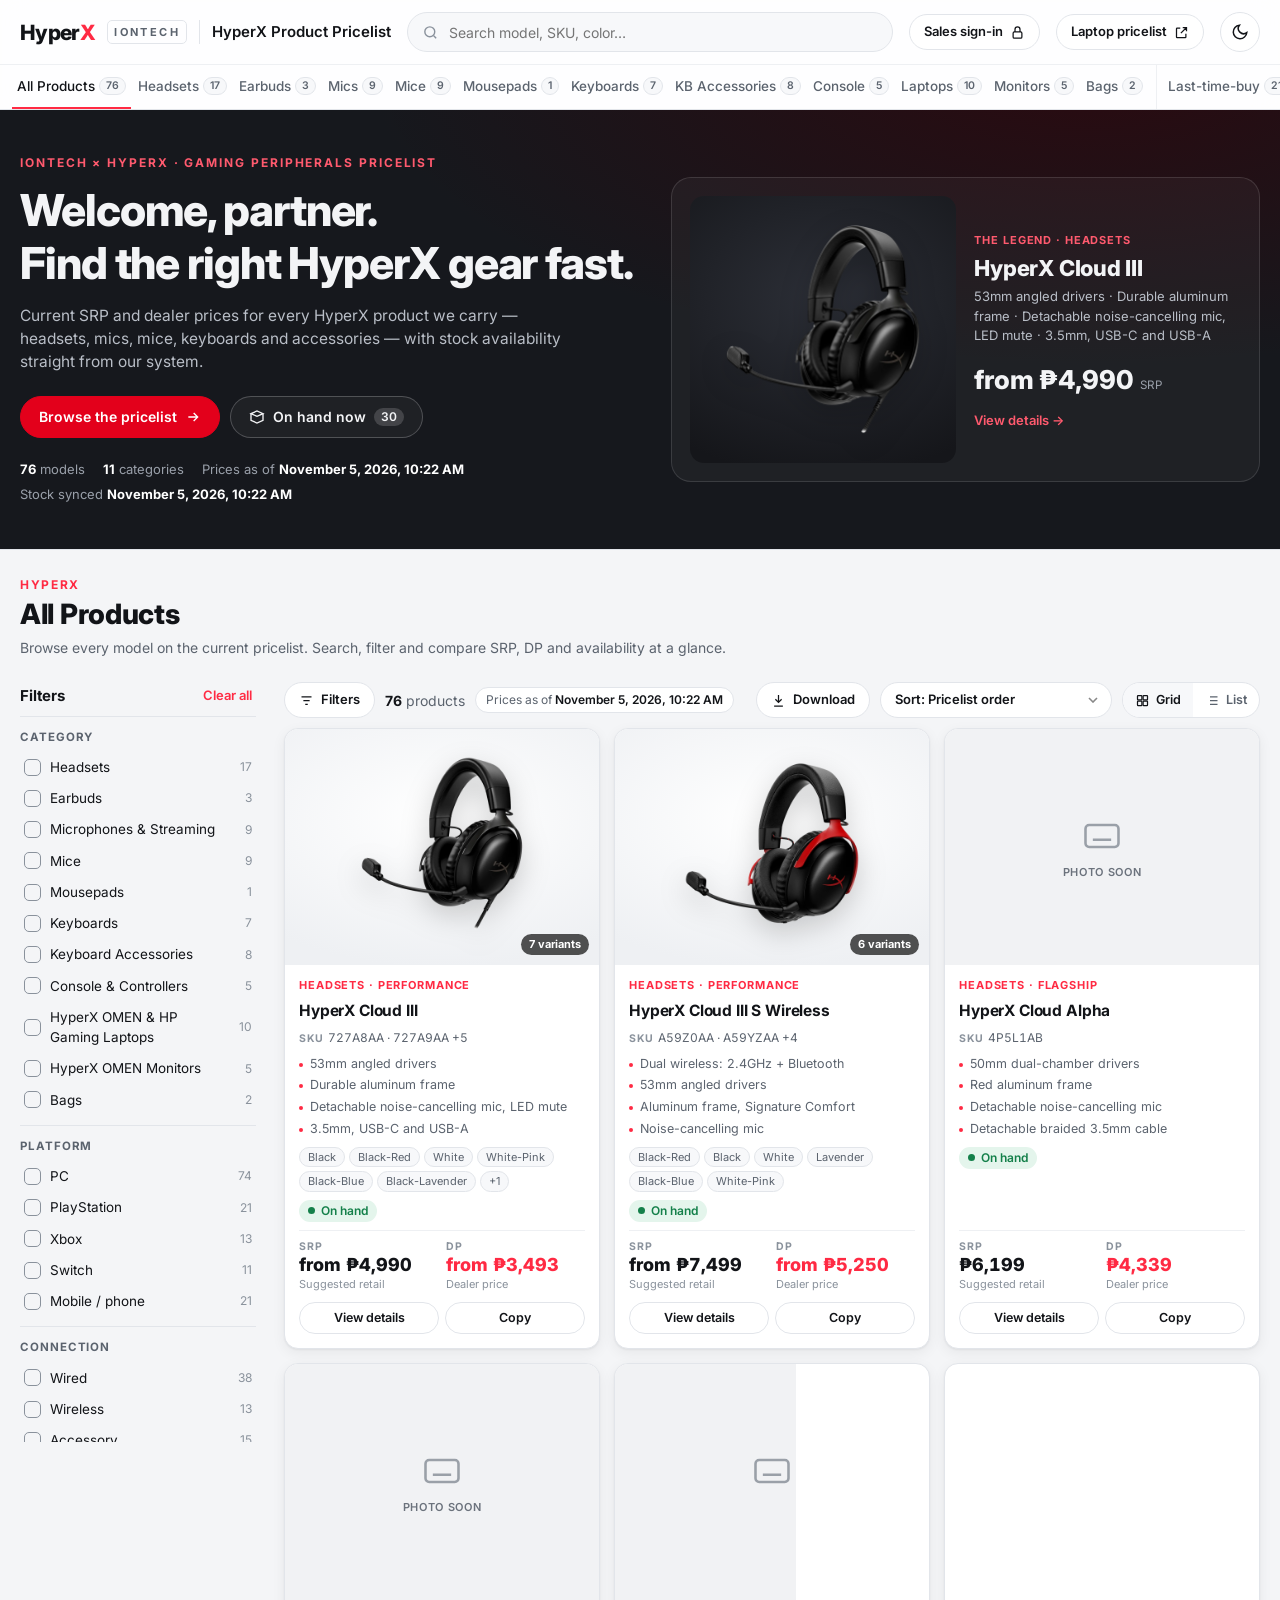
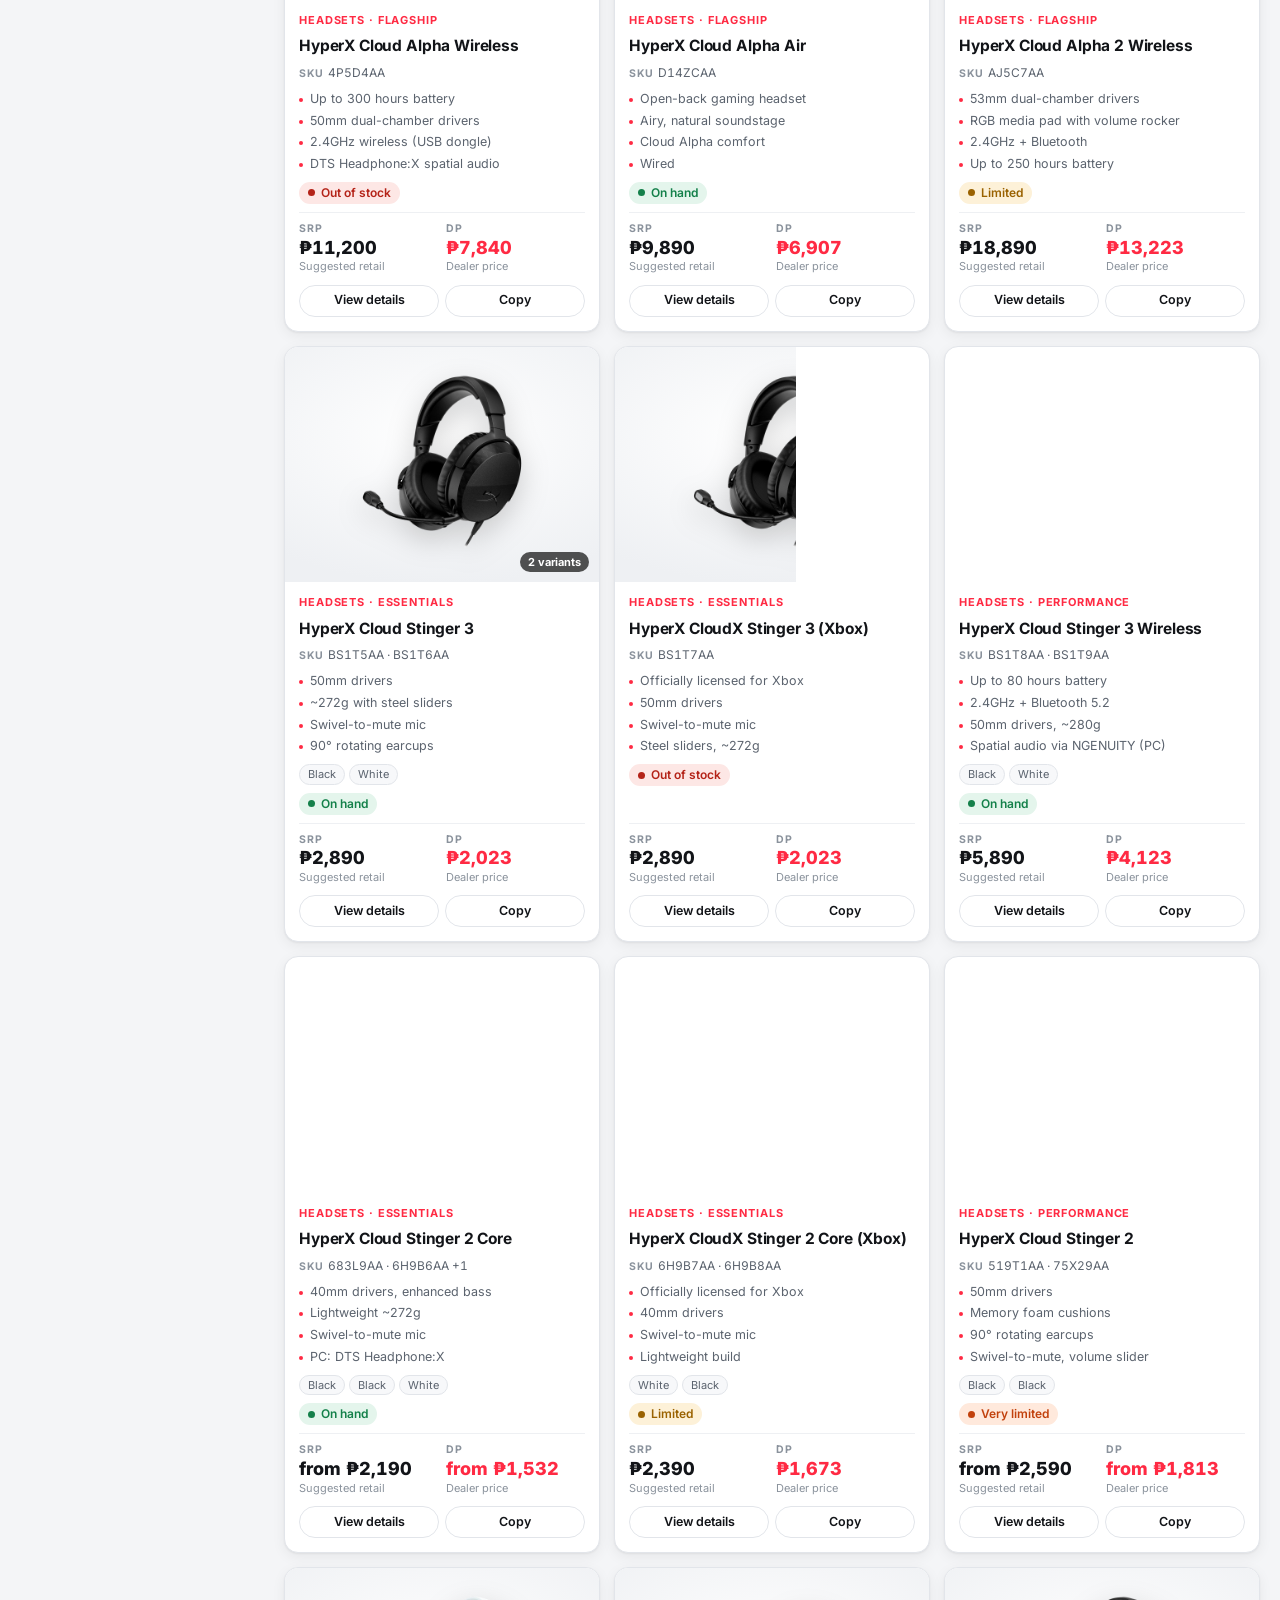
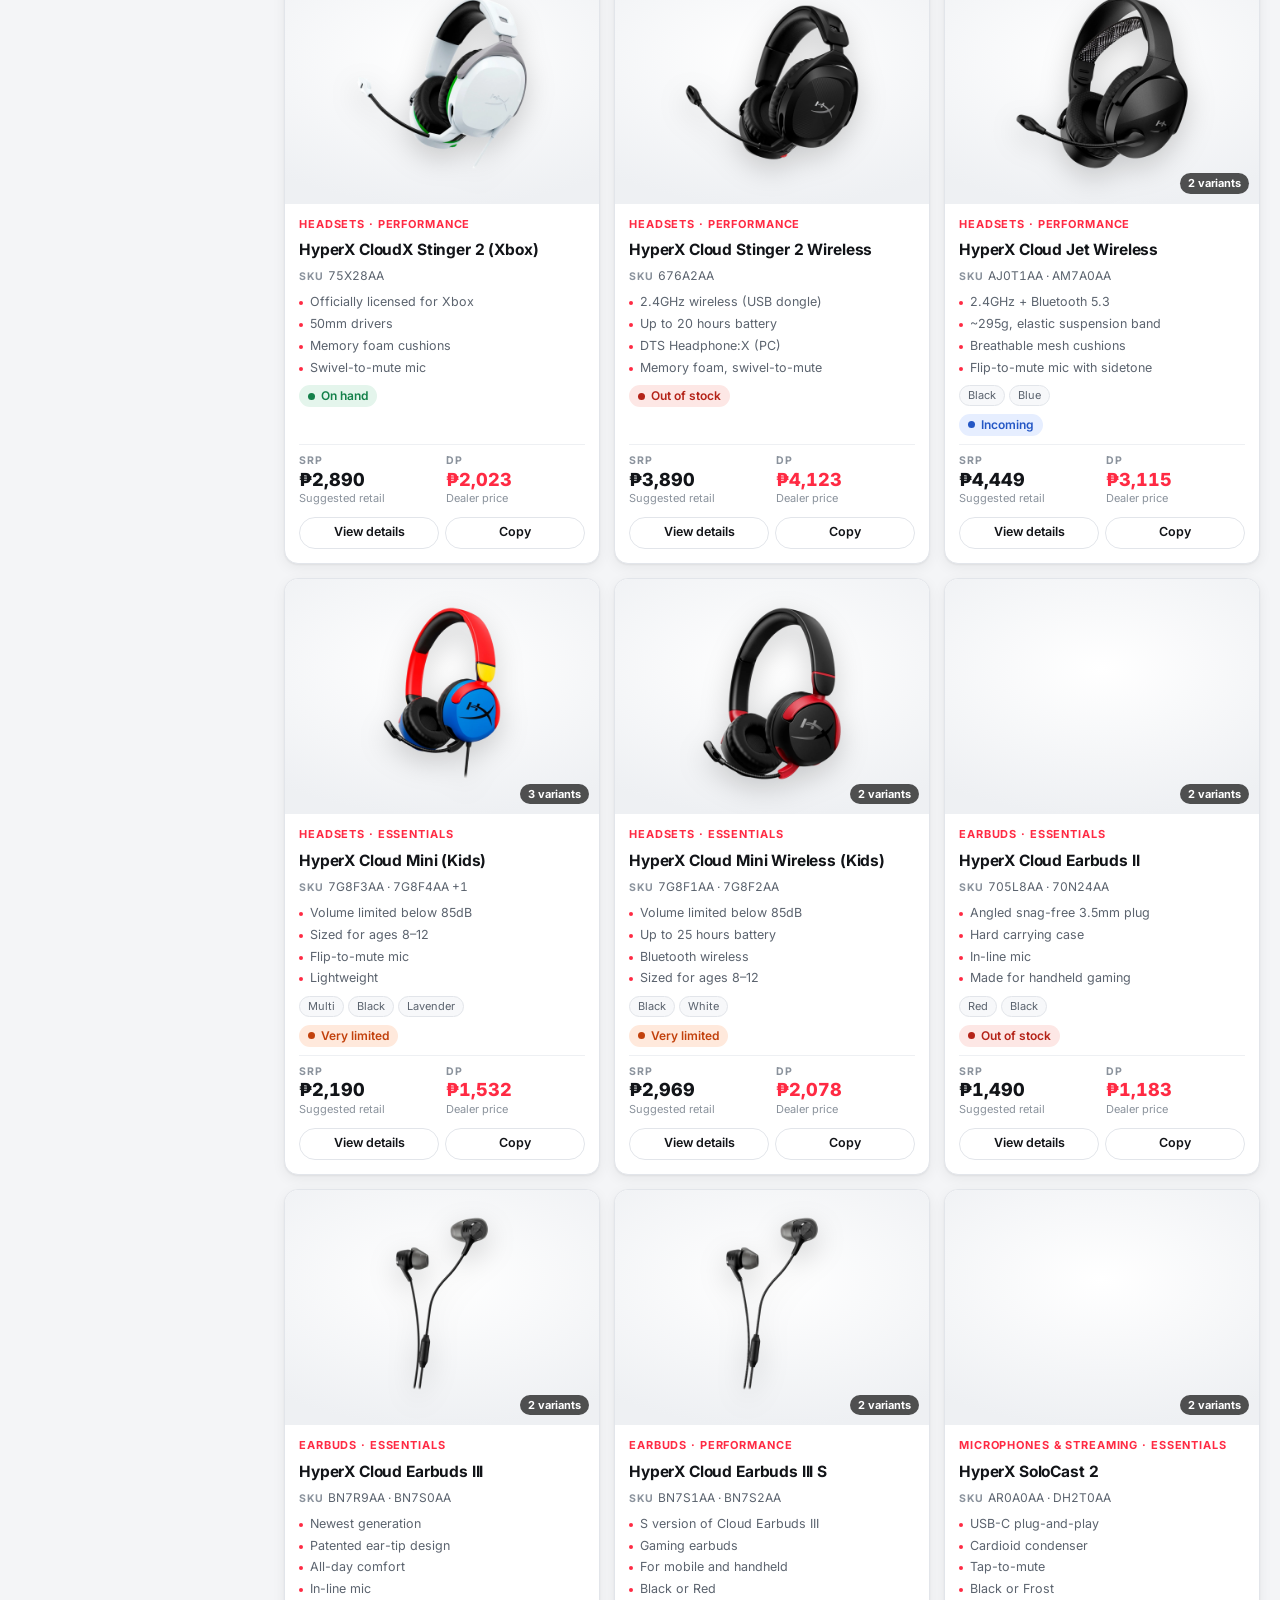
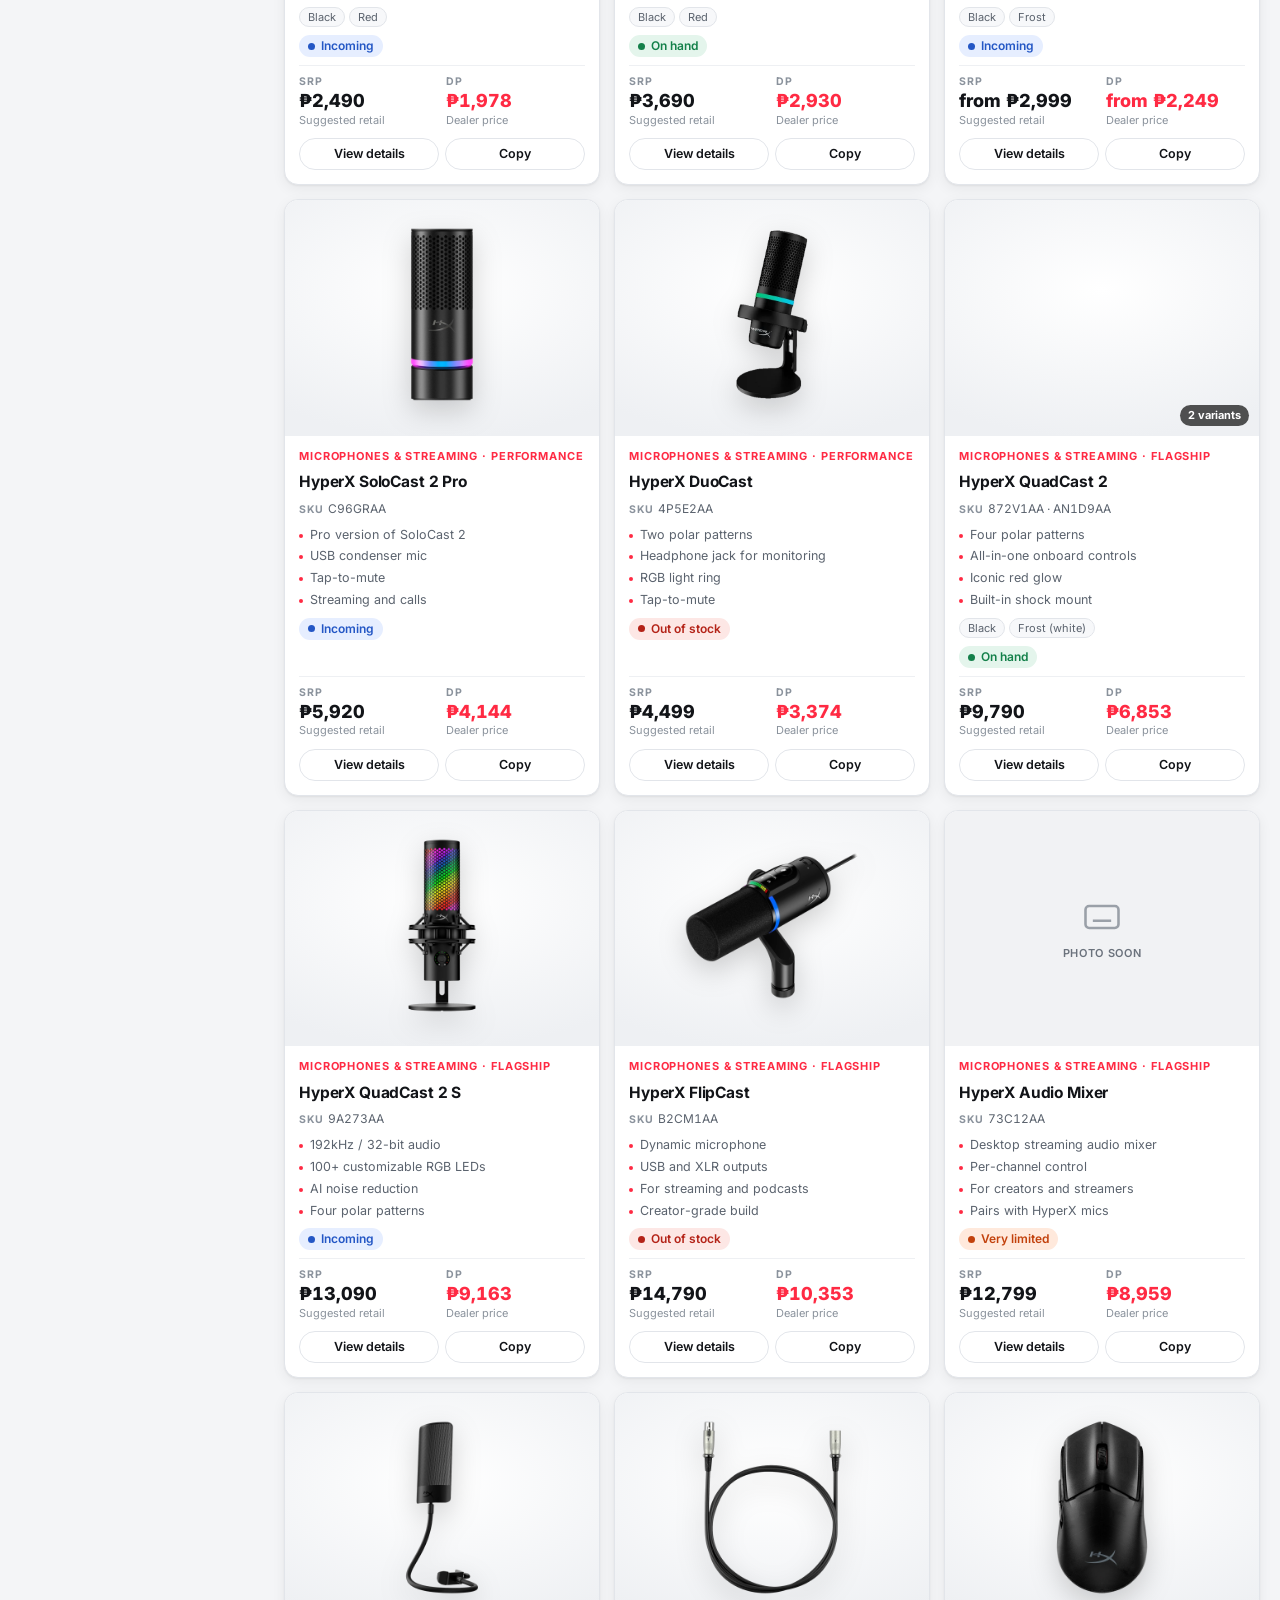
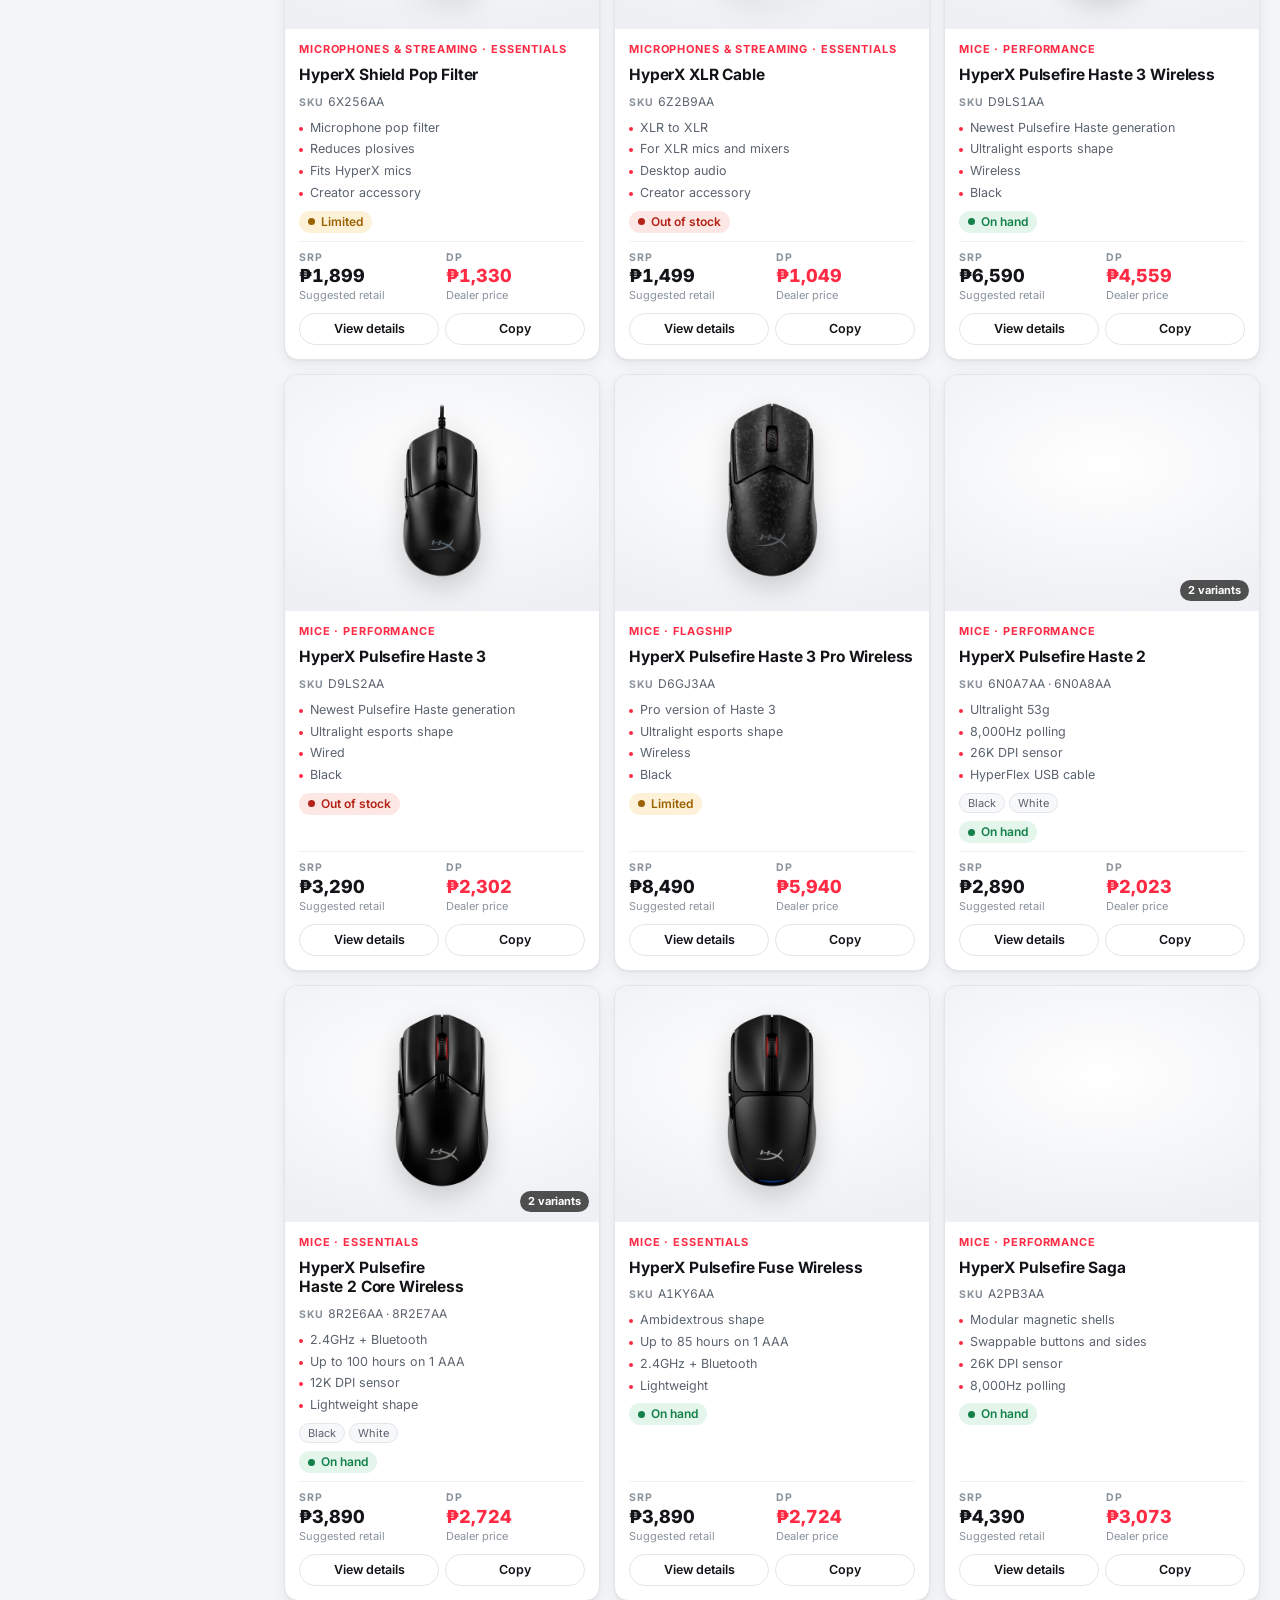
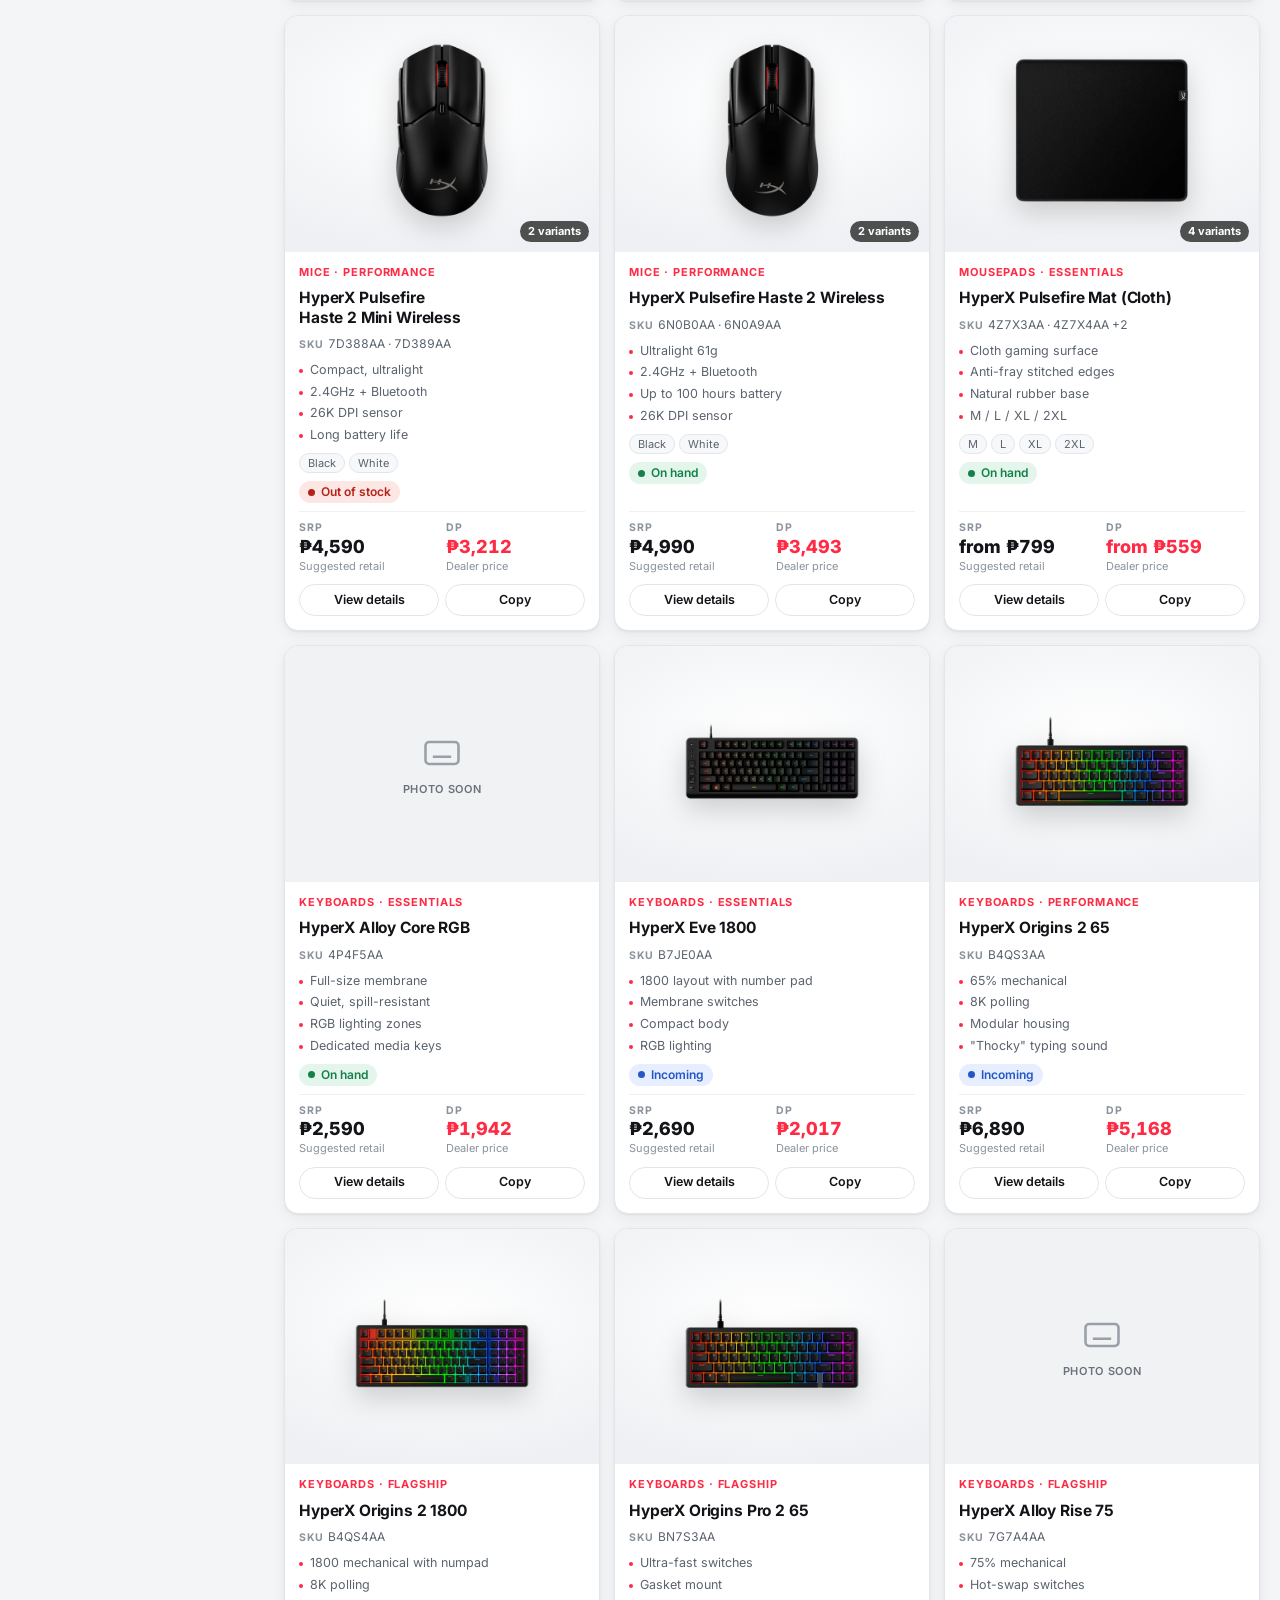
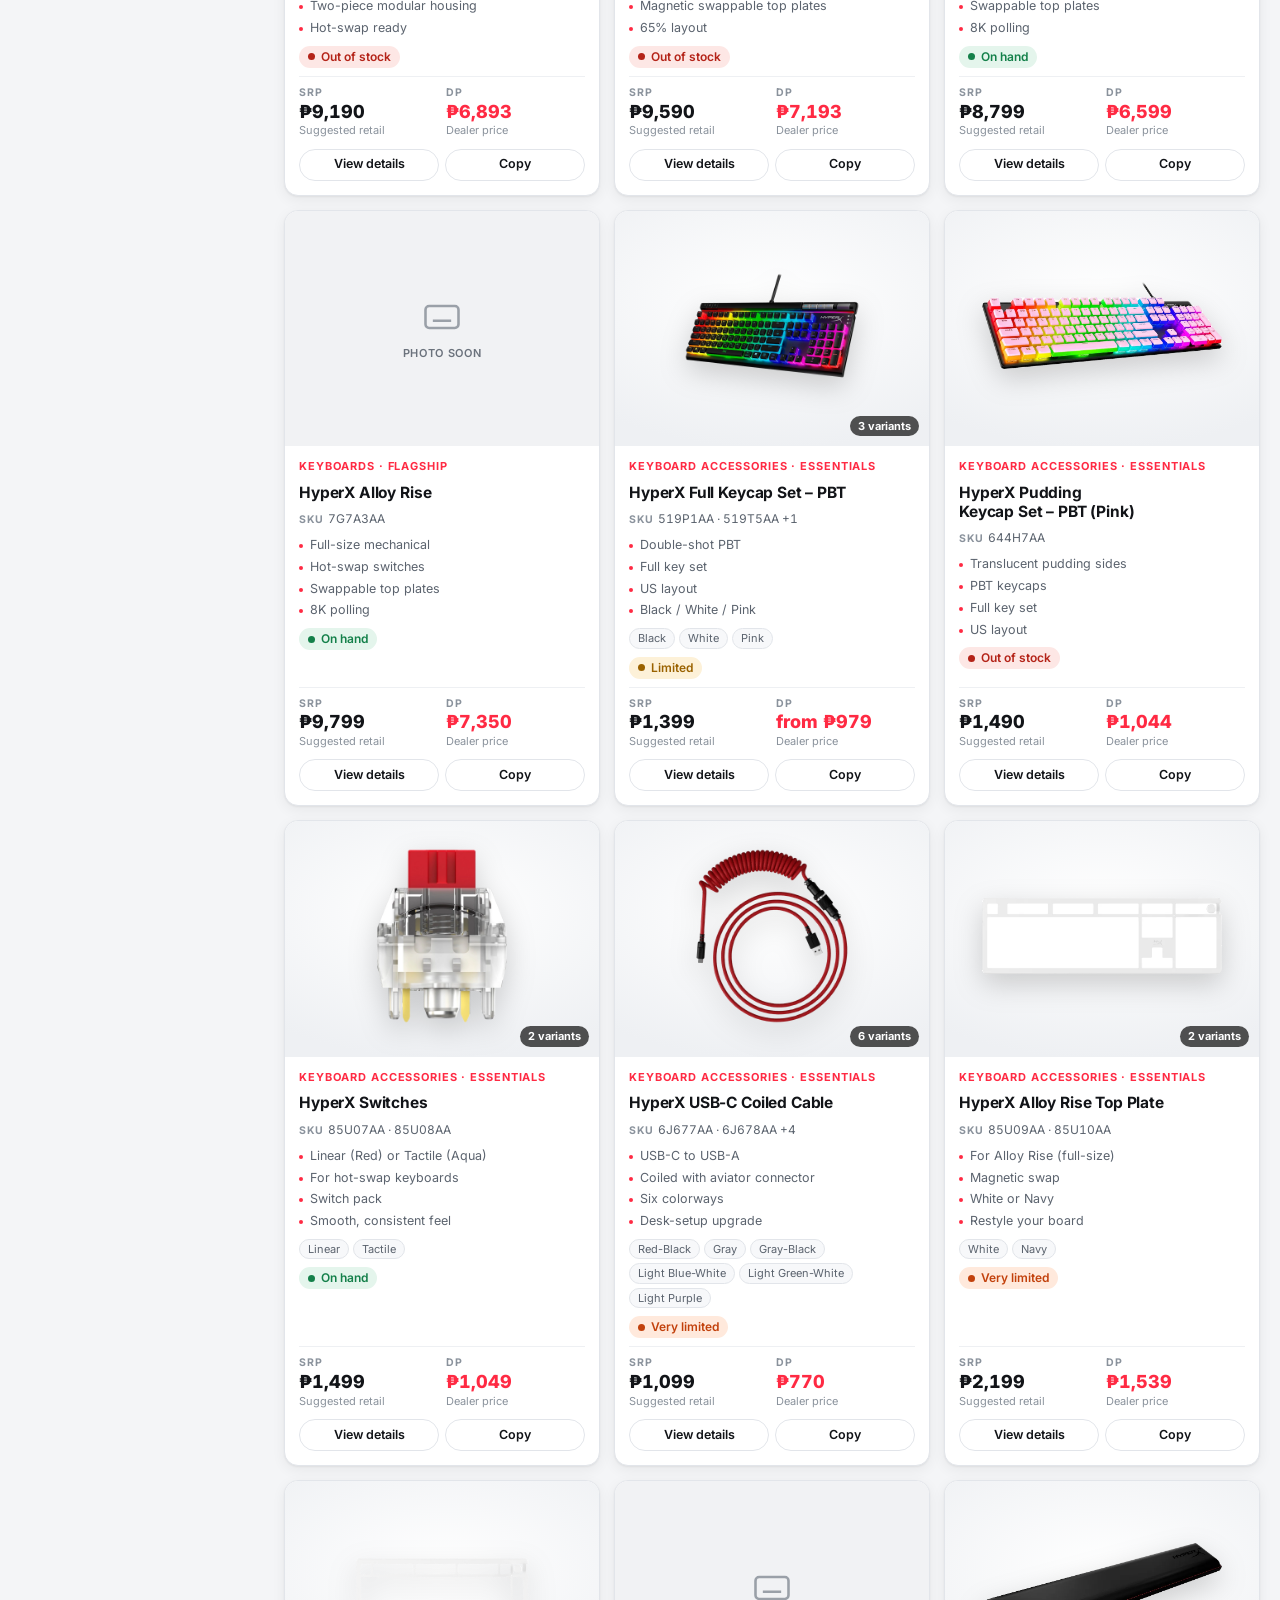
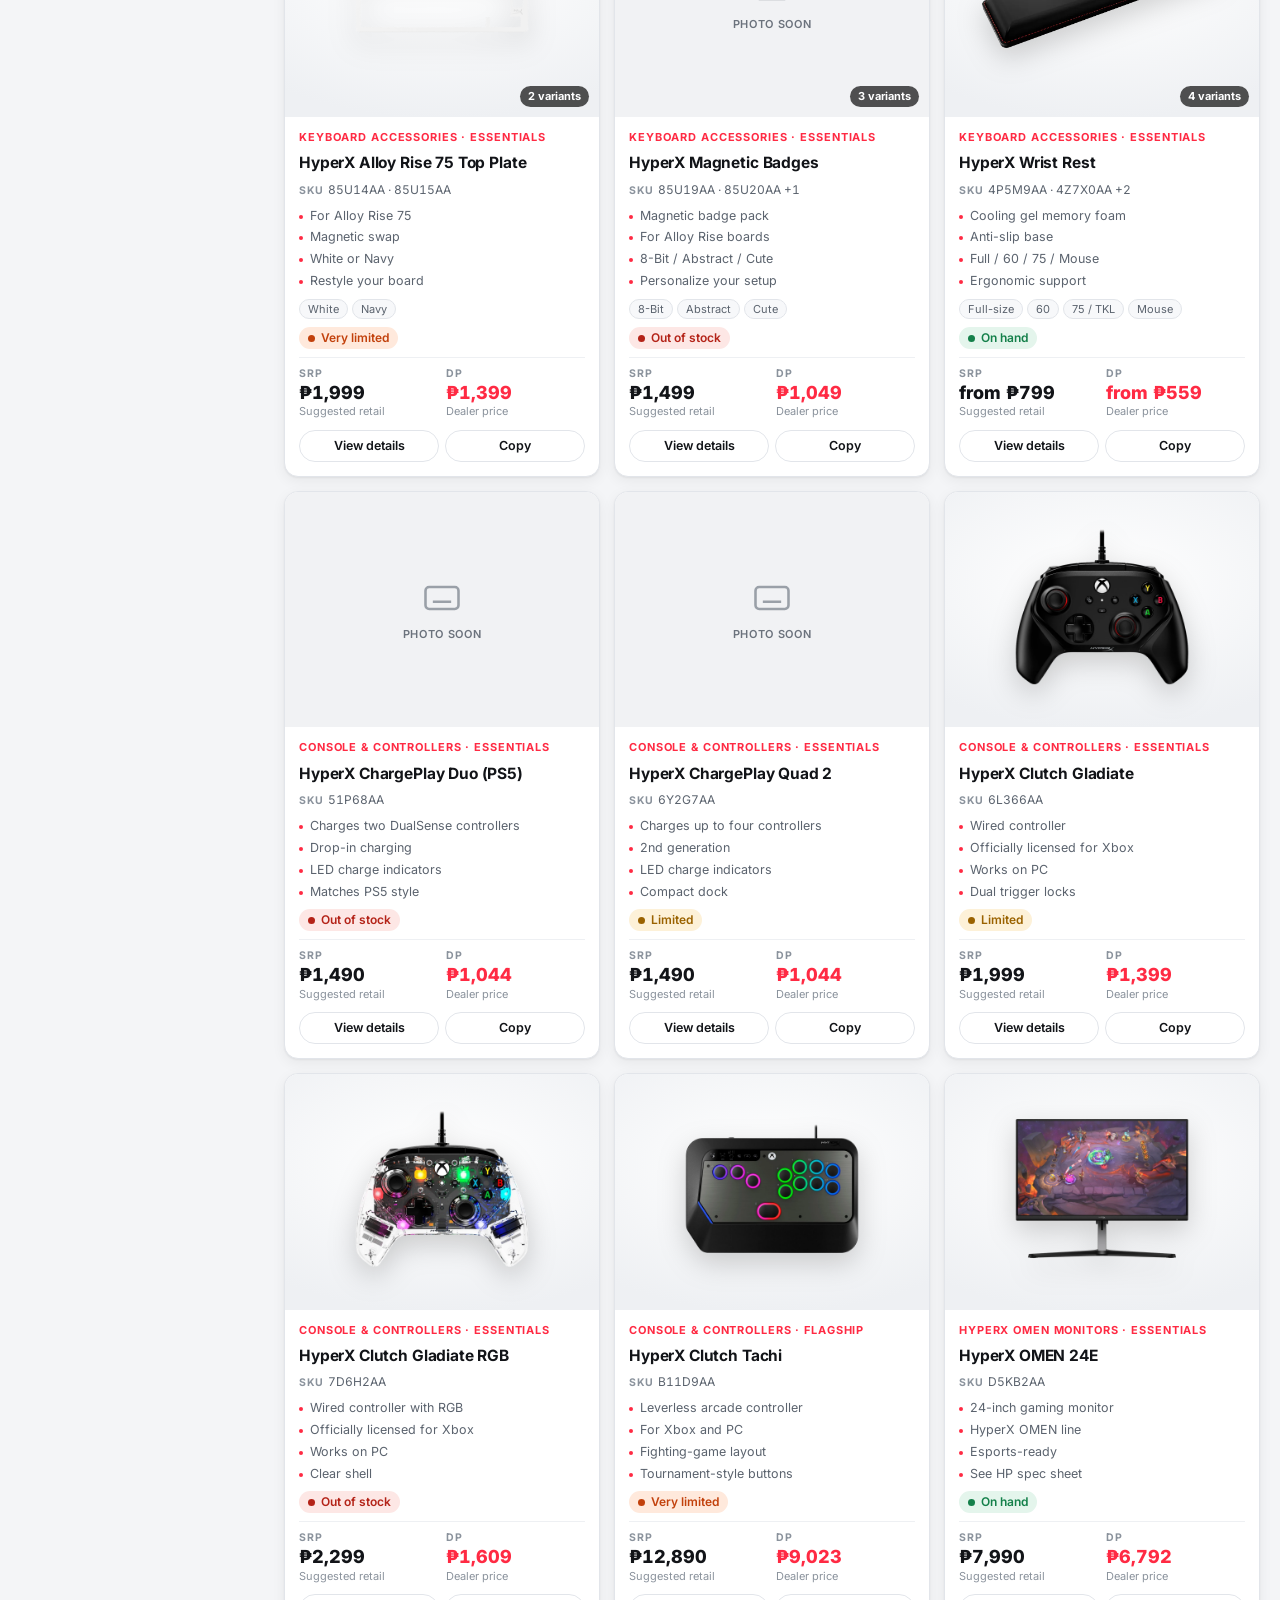
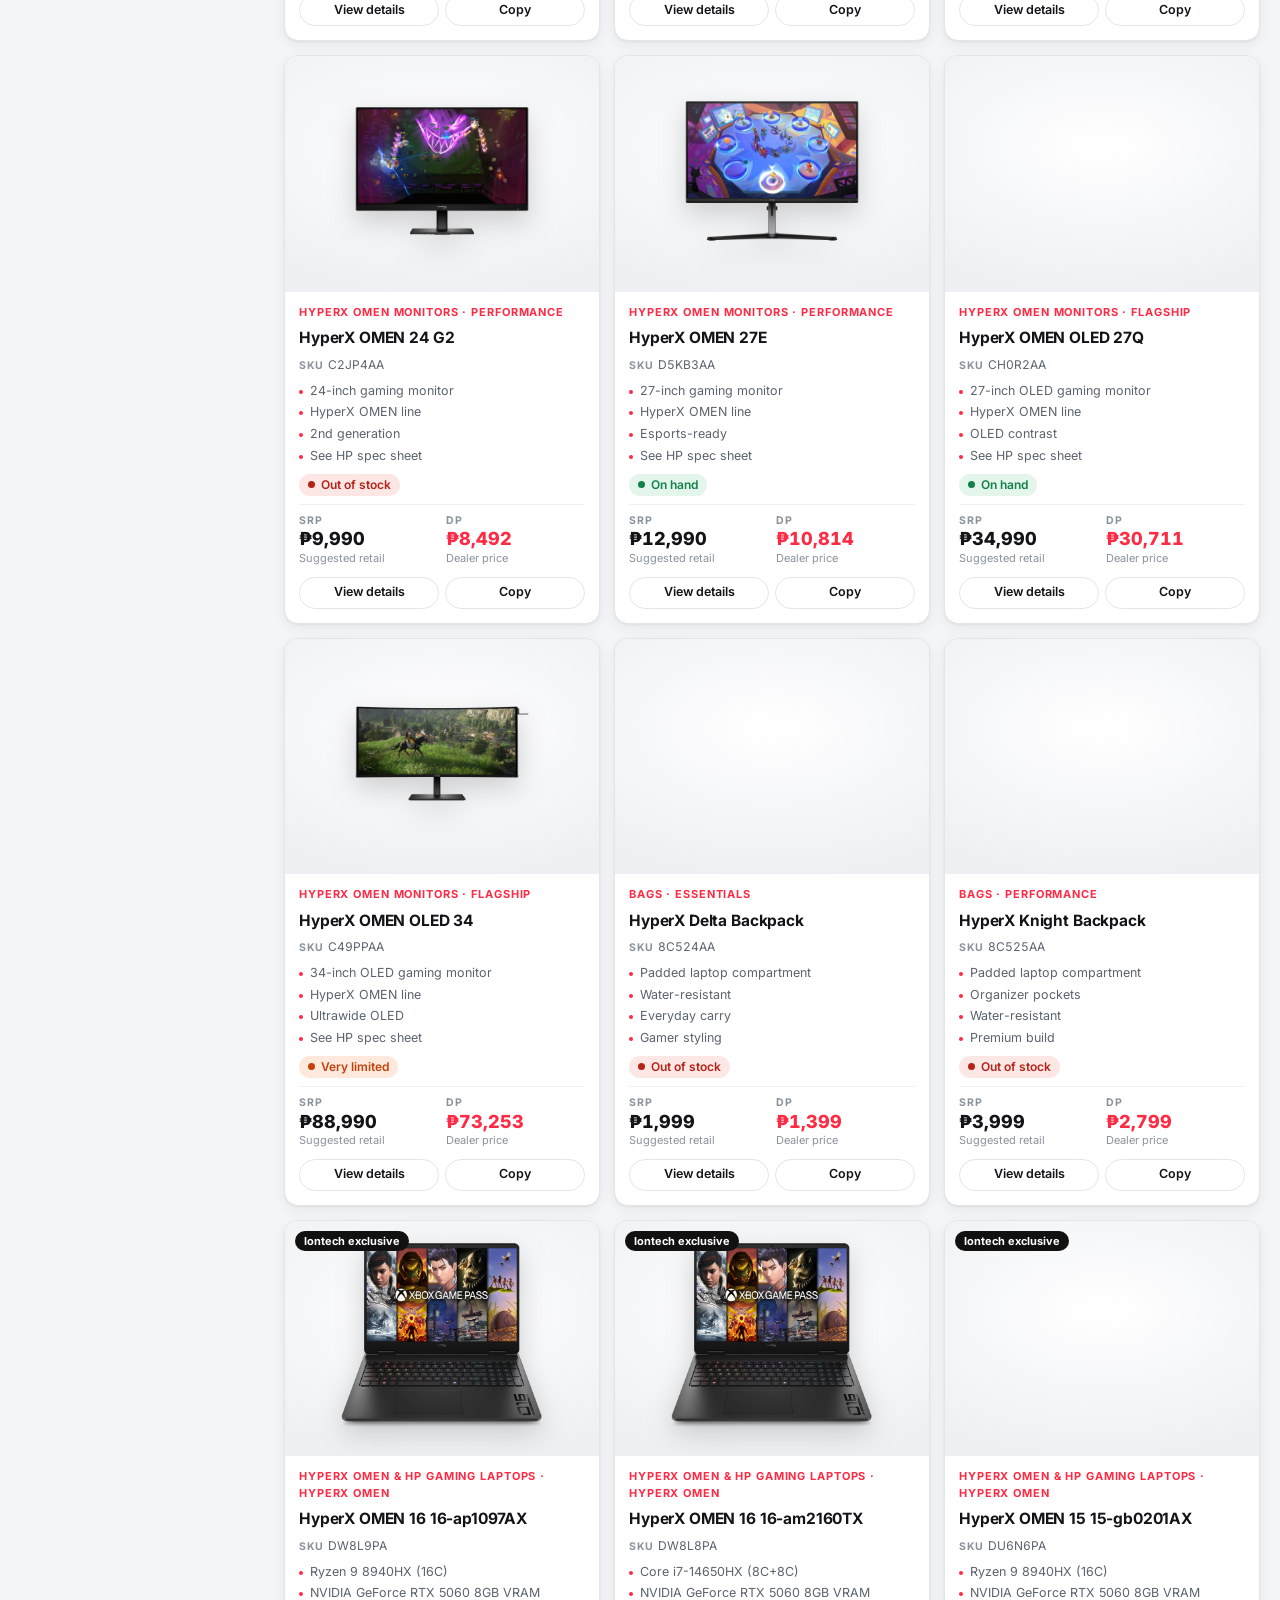
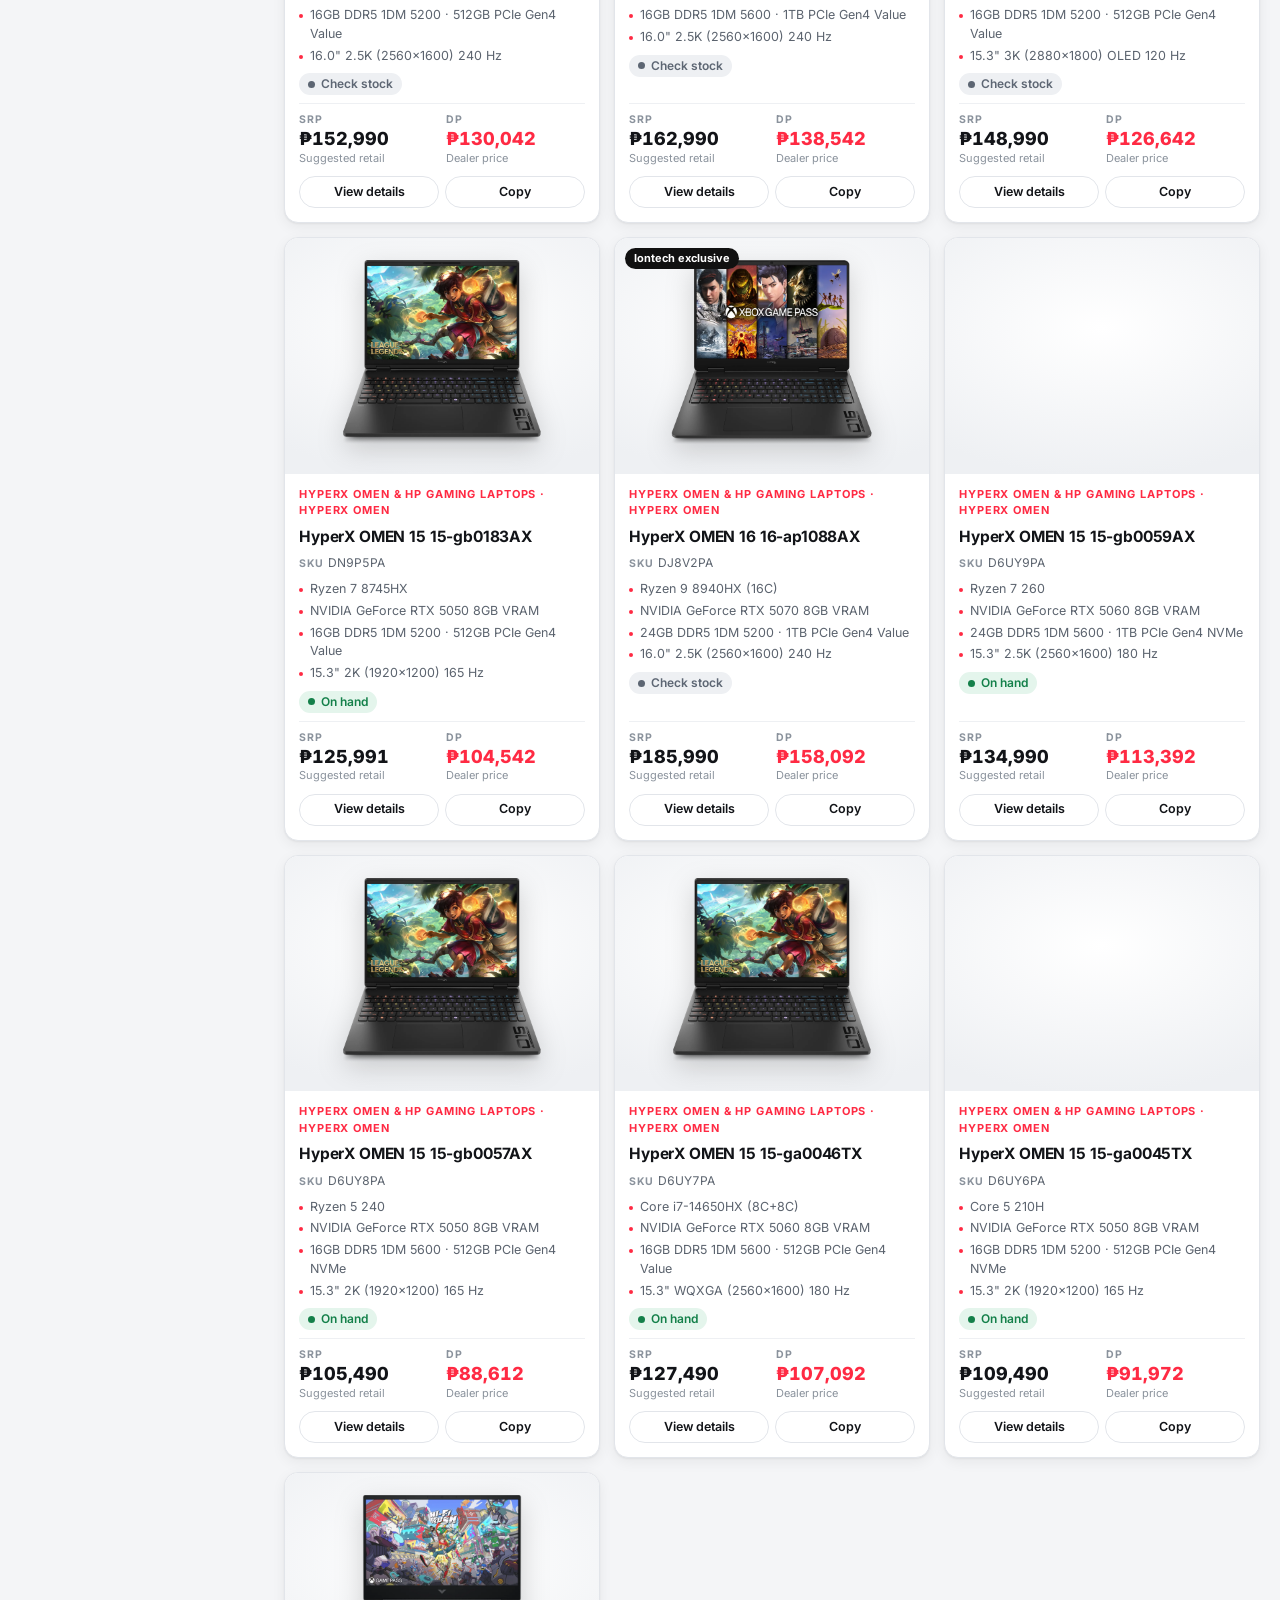
==== index.html @ 7b6fc660 "Quote table cart (email/Viber text/image) logged to Pipes; registration with accounts per partner; e" ====
<!DOCTYPE html>
<html lang="en" data-theme="dark">
<head>
<meta charset="utf-8">
<meta name="viewport" content="width=device-width, initial-scale=1, viewport-fit=cover">
<title>HyperX Product Pricelist · Iontech</title>
<meta name="description" content="HyperX gaming peripherals pricelist for Iontech sales teams and dealers — models, SKUs, SRP, DP and availability.">
<meta name="robots" content="noindex, nofollow">
<meta name="theme-color" content="#0d0e10">
<meta name="color-scheme" content="light dark">
<script>
(function(){var t=null;try{t=localStorage.getItem("hxpl-theme")}catch(e){}
if(t!=="light"&&t!=="dark")t=window.matchMedia&&matchMedia("(prefers-color-scheme: dark)").matches?"dark":"light";
document.documentElement.setAttribute("data-theme",t)})();
</script>
<link rel="preconnect" href="https://fonts.googleapis.com">
<link rel="stylesheet" href="https://fonts.googleapis.com/css2?family=Inter:wght@400;500;600;700;800&display=swap">
<style>
:root{
  --red:#e3001b; --red-2:#ff2a43; --red-soft:rgba(227,0,27,.10); --red-line:rgba(227,0,27,.35);
  --f:"Inter",ui-sans-serif,system-ui,-apple-system,"Segoe UI",Roboto,sans-serif;
  --r:14px; --r-sm:9px; --hdr:64px;
  --ok:#14804a; --ok-bg:#e4f5ec; --lim:#9a6200; --lim-bg:#fdf1d8; --very:#c2410c; --very-bg:#ffe9dc;
  --out:#b42318; --out-bg:#fde7e5; --inc:#2457c5; --inc-bg:#e6eeff; --unk:#5d6673; --unk-bg:#eef0f3;
}
[data-theme="light"]{
  --bg:#f4f5f7; --surface:#fff; --surface-2:#f7f8fa; --ink:#121418; --muted:#5b636e; --faint:#8a929c;
  --line:#e2e5ea; --line-2:#eef0f3; --plate:#f1f2f4; --plate-cut:radial-gradient(120% 90% at 50% 38%,#ffffff 0,#eef0f3 70%); --hdr-bg:rgba(255,255,255,.88); --shadow:0 1px 2px rgba(18,20,24,.05),0 4px 14px rgba(18,20,24,.06);
  --hero-a:#16181d; --hero-b:#2a0a10;
}
[data-theme="dark"]{
  --bg:#0d0e10; --surface:#16181c; --surface-2:#1c1f24; --ink:#eceef1; --muted:#a2a9b3; --faint:#717a85;
  --line:#272b32; --line-2:#1f2329; --plate:#eef0f2; --plate-cut:radial-gradient(120% 90% at 50% 38%,#2a2e36 0,#16181c 72%); --hdr-bg:rgba(13,14,16,.86); --shadow:0 1px 2px rgba(0,0,0,.4);
  --hero-a:#121317; --hero-b:#3a0710;
  --ok:#4fd18c; --ok-bg:rgba(79,209,140,.12); --lim:#f2b84b; --lim-bg:rgba(242,184,75,.13); --very:#ff8a4c; --very-bg:rgba(255,138,76,.13);
  --out:#ff6b6b; --out-bg:rgba(255,107,107,.12); --inc:#7aa7ff; --inc-bg:rgba(122,167,255,.13); --unk:#9aa3ad; --unk-bg:rgba(154,163,173,.12);
  --red-soft:rgba(255,42,67,.12);
}
*{box-sizing:border-box}
[hidden]{display:none!important}
html{scroll-padding-top:calc(var(--hdr) + 60px)}
body{margin:0;background:var(--bg);color:var(--ink);font-family:var(--f);font-size:14px;line-height:1.5;-webkit-font-smoothing:antialiased;padding-bottom:env(safe-area-inset-bottom,0)}
h1,h2,h3{margin:0;line-height:1.2;letter-spacing:-.01em;text-wrap:balance}
p{margin:0}
a{color:inherit}
button,input,select{font:inherit;color:inherit}
img{max-width:100%;display:block}
:focus-visible{outline:2px solid var(--red-2);outline-offset:2px}
.container{max-width:1360px;margin:0 auto;padding:0 20px}
.visually-hidden{position:absolute!important;width:1px;height:1px;overflow:hidden;clip:rect(0 0 0 0);white-space:nowrap}
.skip-link{position:absolute;left:-999px;top:8px;background:var(--red);color:#fff;padding:8px 12px;border-radius:8px;z-index:100}
.skip-link:focus{left:8px}
.num{font-variant-numeric:tabular-nums}

/* header */
.site-header{position:sticky;top:0;z-index:40;background:var(--hdr-bg);backdrop-filter:saturate(1.4) blur(12px);-webkit-backdrop-filter:saturate(1.4) blur(12px);border-bottom:1px solid var(--line);padding-top:env(safe-area-inset-top,0)}
.header-inner{max-width:1360px;margin:0 auto;padding:0 20px;height:var(--hdr);display:flex;align-items:center;gap:16px}
.brand{display:flex;align-items:center;gap:12px;text-decoration:none;flex:none}
.wm-hx{font-weight:800;font-size:21px;letter-spacing:-.03em;color:var(--ink);line-height:1}
.wm-hx b{color:var(--red-2);font-weight:800}
.wm-ion{font-weight:700;font-size:11px;letter-spacing:.22em;color:var(--muted);border:1px solid var(--line);border-radius:5px;padding:3px 6px 2px}
.brand-divider{width:1px;height:24px;background:var(--line)}
.brand-title{font-weight:600;font-size:15px;white-space:nowrap}
.search{flex:1;max-width:560px;display:flex;align-items:center;gap:8px;background:var(--surface-2);border:1px solid var(--line);border-radius:999px;padding:0 14px;height:40px;margin-left:auto}
.search svg{width:17px;height:17px;stroke:var(--faint);fill:none;stroke-width:2;flex:none}
.search input{flex:1;min-width:0;border:0;background:transparent;outline:none;height:100%}
.search input::-webkit-search-cancel-button{display:none}
.search-clear{border:0;background:none;cursor:pointer;color:var(--faint);padding:4px;display:grid}
.icon-btn{width:40px;height:40px;display:inline-grid;place-items:center;border-radius:999px;border:1px solid var(--line);background:var(--surface);cursor:pointer;flex:none}
.icon-btn svg{width:18px;height:18px;stroke:currentColor;fill:none;stroke-width:2}
[data-theme="dark"] .i-moon,[data-theme="light"] .i-sun{display:none}
.menu-toggle{display:none}
.hdr-link{height:40px;flex:none}
@media (max-width:900px){.hdr-link{display:none!important}}
.primary-nav{border-top:1px solid var(--line-2)}
.nav-inner{max-width:1360px;margin:0 auto;padding:0 12px;display:flex;align-items:center;gap:8px;overflow-x:auto;scrollbar-width:none}
.nav-inner::-webkit-scrollbar{display:none}
.nav-list,.nav-extra{list-style:none;margin:0;padding:0;display:flex;gap:2px}
.nav-extra{margin-left:auto;padding-left:6px;border-left:1px solid var(--line-2)}
.nav-link{display:flex;align-items:center;gap:4px;padding:11px 5px;text-decoration:none;color:var(--muted);font-weight:500;white-space:nowrap;border-bottom:2px solid transparent;font-size:13.5px}
.nav-link:hover{color:var(--ink)}
.nav-link.active{color:var(--ink);border-bottom-color:var(--red-2)}
.nav-link .count{font-size:10.5px;background:var(--surface-2);border:1px solid var(--line);border-radius:999px;padding:0 6px;color:var(--muted);font-weight:600}
.nav-extra .nav-link svg{display:none}.nav-link svg{width:15px;height:15px;stroke:currentColor;fill:none;stroke-width:2}
.nav-ltb.active{border-bottom-color:var(--lim)}
.nav-promo{color:#e3192b!important;font-weight:700}
.nav-promo .count{background:#e3192b;border-color:#e3192b;color:#fff}
/* special-price promo */
.promo-bar{background:linear-gradient(90deg,#b5101f,#e3192b 55%,#ff4b5c);color:#fff}
.promo-bar .container{display:flex;align-items:center;gap:14px;flex-wrap:wrap;padding-top:9px;padding-bottom:9px;font-size:13.5px}
.promo-bar .pb-tag{font-size:11px;font-weight:800;letter-spacing:.14em;text-transform:uppercase;background:#fff;color:#c4111f;border-radius:999px;padding:3px 10px}
.promo-bar .pb-text b{font-weight:800}
.promo-bar .pb-clock{display:inline-flex;align-items:center;gap:6px;font-variant-numeric:tabular-nums;font-weight:700;background:rgba(0,0,0,.18);border-radius:999px;padding:3px 10px}
.promo-bar .pb-clock svg{width:14px;height:14px;stroke:#fff;fill:none;stroke-width:2}
.promo-bar .pb-cta{margin-left:auto;color:#fff;font-weight:700;text-decoration:none;border:1px solid rgba(255,255,255,.7);border-radius:999px;padding:5px 14px;white-space:nowrap}
.promo-bar .pb-cta:hover{background:#fff;color:#c4111f}
.promo-notice{display:flex;gap:10px;margin-top:14px;padding:12px 14px;border-radius:var(--r-sm);background:rgba(227,25,43,.08);border:1px solid rgba(227,25,43,.35);font-size:13.5px}
.promo-notice svg{width:18px;height:18px;flex:none;stroke:#e3192b;fill:none;stroke-width:2;margin-top:2px}
.mbadge.sp{background:#e3192b}
.price.sp .lbl{color:#e3192b}
.price.sp .val{color:#e3192b}
.price .was{font-size:12px;color:var(--faint);text-decoration:line-through;font-variant-numeric:tabular-nums}
.price .save{font-size:11px;font-weight:700;color:#1e7a46}
[data-theme="dark"] .price .save{color:#4fd18c}
.sp-cell{color:#e3192b;font-weight:800}
.vtable .was{color:var(--faint);text-decoration:line-through;font-weight:500}
.wbtn-promo{background:#fff!important;color:#c4111f!important;border-color:#fff!important}

/* welcome */
.welcome{background:radial-gradient(1200px 500px at 85% -10%,var(--hero-b),transparent 60%),linear-gradient(180deg,var(--hero-a),var(--hero-a));color:#f3f4f6;border-bottom:1px solid var(--line)}
.welcome-grid{display:grid;grid-template-columns:minmax(0,1.05fr) minmax(0,1fr);gap:32px;align-items:center;padding-top:44px;padding-bottom:44px}
.welcome-eyebrow{font-size:12px;font-weight:700;letter-spacing:.16em;text-transform:uppercase;color:#ff5a6e}
.welcome-title{font-size:clamp(28px,3.6vw,44px);font-weight:800;margin:12px 0 14px;letter-spacing:-.025em}
.welcome-lead{color:#b9bec7;max-width:56ch;font-size:15.5px}
.welcome-ctas{display:flex;flex-wrap:wrap;gap:10px;margin-top:22px}
.wbtn{display:inline-flex;align-items:center;gap:8px;height:42px;padding:0 18px;border-radius:999px;border:1px solid rgba(255,255,255,.22);background:rgba(255,255,255,.04);color:#f3f4f6;text-decoration:none;font-weight:600;cursor:pointer}
.wbtn:hover{background:rgba(255,255,255,.1)}
.wbtn svg{width:16px;height:16px;stroke:currentColor;fill:none;stroke-width:2}
.wbtn-primary{background:var(--red);border-color:var(--red);color:#fff}
.wbtn-primary:hover{background:var(--red-2)}
.wcount{background:rgba(255,255,255,.16);border-radius:999px;padding:0 7px;font-size:12px}
.welcome-stats{display:flex;flex-wrap:wrap;gap:6px 18px;margin-top:22px;color:#9aa0aa;font-size:13px}
.welcome-stats b{color:#fff}
.hero-spot{display:grid;grid-template-columns:minmax(0,1fr) minmax(0,1fr);gap:18px;align-items:center;text-decoration:none;color:inherit;background:rgba(255,255,255,.04);border:1px solid rgba(255,255,255,.12);border-radius:20px;padding:18px;cursor:pointer;transition:border-color .15s}
.hero-spot:hover{border-color:rgba(255,90,110,.6)}
.hero-media{background:#f1f2f4;border-radius:14px;aspect-ratio:1;display:grid;place-items:center;overflow:hidden;position:relative}
.hero-media img{width:100%;height:100%;object-fit:contain;padding:8%;mix-blend-mode:multiply}
.hero-tag{display:inline-block;font-size:11px;font-weight:700;letter-spacing:.08em;text-transform:uppercase;color:#ff5a6e;margin-bottom:6px}
.hero-name{font-size:22px;font-weight:800}
.hero-specs{color:#b9bec7;font-size:13px;margin-top:6px}
.hero-price{margin-top:14px;display:flex;align-items:baseline;gap:6px}
.hero-price b{font-size:26px;font-weight:800}
.hero-price small{color:#9aa0aa}
.hero-cta{display:inline-flex;align-items:center;gap:6px;margin-top:12px;color:#ff5a6e;font-weight:600;font-size:13px}

/* category hero */
.category-hero{padding:26px 0 10px}
.eyebrow{font-size:12px;font-weight:700;letter-spacing:.14em;text-transform:uppercase;color:var(--red-2)}
.category-hero h1{font-size:28px;font-weight:800;margin-top:4px}
.category-desc{color:var(--muted);margin-top:6px;max-width:80ch}
.ltb-notice{display:flex;gap:10px;margin-top:14px;padding:12px 14px;border-radius:var(--r-sm);background:var(--lim-bg);border:1px solid color-mix(in srgb,var(--lim) 35%,transparent);font-size:13.5px}
.src-notice{display:flex;gap:10px;align-items:center;flex-wrap:wrap;margin-top:14px;padding:12px 14px;border-radius:var(--r-sm);background:var(--inc-bg);border:1px solid color-mix(in srgb,var(--inc) 35%,transparent);font-size:13.5px}
.src-notice>svg{width:18px;height:18px;flex:none;stroke:var(--inc);fill:none;stroke-width:2}
.src-notice span{flex:1;min-width:240px}
.ltb-notice svg{width:18px;height:18px;flex:none;stroke:var(--lim);fill:none;stroke-width:2;margin-top:2px}

/* catalog */
.catalog{display:grid;grid-template-columns:240px minmax(0,1fr);gap:24px;padding-top:14px;padding-bottom:48px;align-items:start}
.filters{position:sticky;top:calc(var(--hdr) + 58px);max-height:calc(100vh - var(--hdr) - 76px);overflow:auto;padding-right:4px}
.filters-head{display:flex;align-items:center;gap:8px;margin-bottom:6px}
.filters-head h2{font-size:15px;font-weight:700;flex:1}
.link-btn{border:0;background:none;color:var(--red-2);cursor:pointer;font-weight:600;font-size:13px;padding:4px}
.filters-close,.filters-foot,.filters-toggle{display:none}
.filter-group{border:0;border-top:1px solid var(--line);margin:0;padding:12px 0 10px}
.filter-group legend{font-size:11.5px;font-weight:700;letter-spacing:.08em;text-transform:uppercase;color:var(--muted);padding:0;margin-bottom:6px;float:left;width:100%}
.filter-options{clear:both;display:grid;gap:1px}
.check{display:flex;align-items:center;gap:9px;padding:5px 4px;border-radius:7px;cursor:pointer;font-size:13.5px}
.check:hover{background:var(--surface-2)}
.check input{position:absolute;opacity:0;pointer-events:none}
.check .box{width:17px;height:17px;border-radius:5px;border:1.5px solid var(--faint);display:grid;place-items:center;flex:none}
.check .box svg{width:11px;height:11px;stroke:#fff;fill:none;stroke-width:3;opacity:0}
.check input:checked + .box{background:var(--red);border-color:var(--red)}
.check input:checked + .box svg{opacity:1}
.check input:focus-visible + .box{outline:2px solid var(--red-2);outline-offset:2px}
.check .label{flex:1}
.check .n{color:var(--faint);font-size:12px}
.check .dot{width:8px;height:8px;border-radius:50%;flex:none}
.check.disabled{opacity:.45}

.toolbar{display:flex;align-items:center;justify-content:space-between;gap:10px;flex-wrap:wrap;margin-bottom:10px}
.toolbar-left,.toolbar-right{display:flex;align-items:center;gap:10px;flex-wrap:wrap}
.result-count{color:var(--muted)}
.result-count strong{color:var(--ink)}
.asof-badge{font-size:12px;color:var(--muted);background:var(--surface);border:1px solid var(--line);border-radius:999px;padding:3px 10px}
.asof-badge b{color:var(--ink);font-weight:600}
.btn{display:inline-flex;align-items:center;justify-content:center;gap:7px;height:36px;padding:0 14px;border-radius:999px;border:1px solid var(--line);background:var(--surface);cursor:pointer;font-weight:600;font-size:13px;white-space:nowrap;text-decoration:none}
.btn:hover{border-color:var(--faint)}
.btn svg{width:15px;height:15px;stroke:currentColor;fill:none;stroke-width:2}
.btn-primary{background:var(--red);border-color:var(--red);color:#fff}
.btn-primary:hover{background:var(--red-2);border-color:var(--red-2)}
.btn-sm{height:32px;padding:0 12px;font-size:12.5px}
.badge{background:var(--red);color:#fff;border-radius:999px;font-size:11px;padding:0 6px}
.sort select{height:36px;border-radius:999px;border:1px solid var(--line);background:var(--surface);padding:0 32px 0 14px;font-weight:600;font-size:13px;appearance:none;cursor:pointer;background-image:url("data:image/svg+xml,%3Csvg xmlns='http://www.w3.org/2000/svg' width='10' height='6'%3E%3Cpath d='M1 1l4 4 4-4' stroke='%23888' fill='none' stroke-width='1.6'/%3E%3C/svg%3E");background-repeat:no-repeat;background-position:right 13px center}
.view-toggle{display:flex;border:1px solid var(--line);border-radius:999px;overflow:hidden;background:var(--surface)}
.vt-btn{border:0;background:none;height:34px;padding:0 12px;cursor:pointer;display:flex;align-items:center;gap:6px;font-weight:600;font-size:12.5px;color:var(--muted)}
.vt-btn svg{width:15px;height:15px;stroke:currentColor;fill:none;stroke-width:2}
.vt-btn[aria-pressed="true"]{background:var(--surface-2);color:var(--ink)}
.active-chips{display:flex;flex-wrap:wrap;gap:6px;margin-bottom:10px}
.active-chips:empty{display:none}
.chip{display:inline-flex;align-items:center;gap:6px;border:1px solid var(--red-line);background:var(--red-soft);border-radius:999px;padding:3px 6px 3px 11px;font-size:12.5px;font-weight:500;cursor:pointer}
.chip svg{width:13px;height:13px;stroke:currentColor;fill:none;stroke-width:2.4}

.products.grid{display:grid;grid-template-columns:repeat(auto-fill,minmax(250px,1fr));gap:14px}
.card{background:var(--surface);border:1px solid var(--line);border-radius:var(--r);box-shadow:var(--shadow);display:flex;flex-direction:column;overflow:hidden;min-width:0;transition:border-color .15s,transform .15s}
.card:hover{border-color:color-mix(in srgb,var(--red-2) 45%,var(--line))}
.card-media{position:relative;border:0;padding:0;background:var(--plate);aspect-ratio:4/3;cursor:pointer;display:grid;place-items:center;overflow:hidden;width:100%}
.card-media img{position:absolute;inset:0;box-sizing:border-box;width:100%;height:100%;object-fit:contain;padding:9%;mix-blend-mode:multiply;transition:transform .25s}
.card:hover .card-media img{transform:scale(1.04)}
.ph{display:grid;place-items:center;gap:6px;color:#6b727c;text-align:center;padding:12px}
.ph svg{width:44px;height:44px;stroke:#9aa0a8;fill:none;stroke-width:1.4}
.ph span{font-size:11px;font-weight:600;letter-spacing:.06em;text-transform:uppercase}
.media-badges{position:absolute;left:10px;top:10px;display:flex;flex-direction:column;gap:5px;align-items:flex-start}
.mbadge{font-size:11px;font-weight:700;border-radius:999px;padding:2px 9px;background:#111;color:#fff}
.mbadge.ltb{background:#8a5300}
.mbadge.tier{background:rgba(17,17,17,.78)}
.vcount{position:absolute;right:10px;bottom:10px;font-size:11px;font-weight:700;background:rgba(17,17,17,.72);color:#fff;border-radius:999px;padding:2px 8px}
.card-body{padding:12px 14px 14px;display:flex;flex-direction:column;gap:8px;flex:1}
.type-tag{font-size:11px;font-weight:700;letter-spacing:.08em;text-transform:uppercase;color:var(--red-2)}
.card-title{font-size:15.5px;font-weight:700;line-height:1.25}
.card-title button{all:unset;cursor:pointer}
.card-title button:hover{text-decoration:underline;text-decoration-color:var(--red-2)}
.pn-line{display:flex;flex-wrap:wrap;gap:4px 10px;font-size:12px;color:var(--muted);font-variant-numeric:tabular-nums}
.pn-line i{font-style:normal;font-weight:700;color:var(--faint);margin-right:4px;font-size:10.5px;letter-spacing:.06em}
.spec-list{list-style:none;margin:0;padding:0;display:grid;gap:3px;font-size:12.5px;color:var(--muted)}
.spec-list li{display:flex;gap:7px}
.spec-list li::before{content:"";width:4px;height:4px;border-radius:50%;background:var(--red-2);margin-top:8px;flex:none}
.swatches{display:flex;flex-wrap:wrap;gap:4px}
.sw{font-size:11px;border:1px solid var(--line);border-radius:999px;padding:1px 8px;color:var(--muted);background:var(--surface-2)}
.stock{display:inline-flex;align-items:center;gap:6px;font-size:12px;font-weight:600;border-radius:999px;padding:2px 9px;width:max-content}
.stock i{width:7px;height:7px;border-radius:50%;background:currentColor}
.xstk{display:flex;flex-wrap:wrap;gap:4px 10px;font-size:12px;color:var(--muted);margin:6px 0 2px}.xstk b{color:var(--ink);font-weight:700}.xstk .inc b{color:var(--inc)}.xstk .zero b{color:var(--faint)}
.vtable .xs{font-size:11px;color:var(--faint);display:block}
.xpop{position:absolute;right:0;top:calc(100% + 8px);z-index:60;width:320px;background:var(--surface);border:1px solid var(--line);border-radius:14px;box-shadow:0 16px 40px rgba(0,0,0,.28);padding:16px;font-size:13px}
.xpop p{margin:0 0 10px;color:var(--muted)}.xpop .err{color:#e3192b;margin-top:8px}.xpop a{font-weight:600}
.xwrap{position:relative;display:inline-flex}
.lvl-ok{color:var(--ok);background:var(--ok-bg)}
.lvl-limited{color:var(--lim);background:var(--lim-bg)}
.lvl-very{color:var(--very);background:var(--very-bg)}
.lvl-out{color:var(--out);background:var(--out-bg)}
.lvl-incoming{color:var(--inc);background:var(--inc-bg)}
.lvl-unknown{color:var(--unk);background:var(--unk-bg)}
.card-foot{margin-top:auto;display:grid;gap:10px;padding-top:8px;border-top:1px solid var(--line-2)}
.prices{display:grid;grid-template-columns:1fr 1fr;gap:8px}
.price{display:grid}
.price .lbl{font-size:10.5px;font-weight:700;letter-spacing:.1em;color:var(--faint)}
.price .val{font-size:18px;font-weight:800;font-variant-numeric:tabular-nums;line-height:1.2}
.price .sub{font-size:11px;color:var(--faint)}
.price.dp .val{color:var(--red-2)}
.price .val.na{font-size:13px;font-weight:600;color:var(--muted);padding-top:4px}
.card-actions{display:flex;gap:6px}
.card-actions .btn{flex:1}
.products.list{display:grid;gap:8px}
.products.list .card{flex-direction:row;align-items:stretch}
.products.list .card-media{width:150px;aspect-ratio:auto;flex:none}
.products.list .card-body{display:grid;grid-template-columns:minmax(0,1.4fr) minmax(0,1fr) minmax(220px,auto);gap:6px 18px;align-items:start}
.products.list .card-foot{border:0;padding:0;margin:0;grid-row:1/span 5;grid-column:3}
.products.list .spec-list{grid-column:2;grid-row:1/span 5}
.empty{padding:50px 20px;text-align:center;color:var(--muted);border:1px dashed var(--line);border-radius:var(--r)}
.empty b{display:block;color:var(--ink);font-size:16px;margin-bottom:4px}

/* modal */
.modal{position:fixed;inset:0;z-index:80;display:grid;place-items:center;padding:20px}
.modal[hidden]{display:none}
.modal-backdrop{position:absolute;inset:0;background:rgba(0,0,0,.55)}
.modal-panel{position:relative;background:var(--surface);border:1px solid var(--line);border-radius:18px;width:min(980px,100%);max-height:calc(100vh - 40px);overflow:auto;box-shadow:0 30px 80px rgba(0,0,0,.4)}
.modal-close{position:absolute;right:14px;top:14px;z-index:2}
.dm{display:grid;grid-template-columns:minmax(0,1fr) minmax(0,1.15fr);gap:0}
.dm-media{background:var(--plate);display:flex;align-items:center;justify-content:center;min-height:340px;border-radius:18px 0 0 18px;position:relative}
.dm-media img{width:100%;height:100%;max-height:460px;object-fit:contain;padding:8%;mix-blend-mode:multiply}
.dm-info{padding:26px 26px 22px;display:grid;gap:12px;align-content:start}
.dm-info h2{font-size:23px;font-weight:800;padding-right:40px}
.dm-prices{display:flex;gap:28px;flex-wrap:wrap}
/* in-depth product details (from the official product page) */
.dm-lead{font-size:13.5px;color:var(--muted);margin:-4px 0 0}
.dd{border-top:1px solid var(--line);padding:18px 26px 26px}
.dd[hidden]{display:none}
.dd-head{display:flex;align-items:center;gap:10px 14px;flex-wrap:wrap;margin-bottom:16px}
.dd-tabs{display:flex;gap:6px;flex-wrap:wrap}
.dd-tab{height:34px;padding:0 14px;border-radius:999px;border:1px solid var(--line);background:var(--surface);color:var(--muted);font:inherit;font-size:13px;font-weight:600;cursor:pointer}
.dd-tab:hover{color:var(--ink)}
.dd-tab[aria-selected="true"]{background:var(--ink);border-color:var(--ink);color:var(--surface)}
.dd-tab .n{opacity:.6;font-weight:500;margin-left:4px}
.dd-for{font-size:12px;color:var(--faint);margin-left:auto}
.dd-panel[hidden]{display:none}
.dd-intro{display:grid;grid-template-columns:minmax(0,1.25fr) minmax(0,1fr);gap:22px 32px;align-items:start}
.dd-intro h3{font-size:17px;font-weight:800;margin:0 0 6px}
.dd-intro p{margin:0;color:var(--muted);font-size:13.5px;line-height:1.6}
.dd-kicker{font-size:11px;font-weight:700;letter-spacing:.08em;text-transform:uppercase;color:var(--faint);margin:0 0 8px}
.dd-hl{list-style:none;margin:0;padding:0;display:grid;gap:7px;font-size:13.5px}
.dd-hl li{display:flex;gap:9px;align-items:flex-start}
.dd-hl li::before{content:"";flex:none;width:6px;height:6px;margin-top:8px;border-radius:50%;background:var(--red-2)}
.dd-feats{display:grid;grid-template-columns:repeat(auto-fill,minmax(260px,1fr));gap:12px}
.dd-feat{border:1px solid var(--line);border-radius:var(--r-sm);background:var(--surface-2);padding:13px 15px}
.dd-feat h4{margin:0 0 4px;font-size:14px;font-weight:700}
.dd-feat p{margin:0;font-size:13px;color:var(--muted);line-height:1.55}
.dd-specs{columns:2;column-gap:32px}
.dd-spec{break-inside:avoid;margin:0 0 16px}
.dd-spec h4{margin:0 0 4px;font-size:11px;font-weight:700;letter-spacing:.08em;text-transform:uppercase;color:var(--red-2)}
.dd-spec dl{margin:0}
.dd-spec dl>div{display:grid;grid-template-columns:minmax(0,.9fr) minmax(0,1.1fr);gap:12px;padding:6px 0;border-bottom:1px solid var(--line-2);font-size:13px}
.dd-spec dt{color:var(--muted)}
.dd-spec dd{margin:0;font-weight:500;overflow-wrap:anywhere}
.dd-box{list-style:none;margin:0;padding:0;display:flex;flex-wrap:wrap;gap:8px}
.dd-box li{border:1px solid var(--line);background:var(--surface-2);border-radius:999px;padding:6px 13px;font-size:13px}
.dd-warranty{margin:14px 0 0;font-size:13.5px}
.dd-foot{display:flex;align-items:center;gap:10px 16px;flex-wrap:wrap;margin-top:18px;padding-top:14px;border-top:1px solid var(--line-2);font-size:12.5px;color:var(--faint)}
.dd-foot a{color:var(--muted)}
.dd-foot .btn{margin-left:auto}
/* transparent product photos: no blend, theme-aware plate, soft floor shadow */
img.cut{mix-blend-mode:normal!important;filter:drop-shadow(0 10px 14px rgba(0,0,0,.18))}
[data-theme="dark"] img.cut{filter:drop-shadow(0 12px 18px rgba(0,0,0,.55))}
.card-media:has(img.cut),.dm-media:has(img.cut){background:var(--plate-cut)}
.card-media img.cut{padding:7% 9% 9%}
.hero-media:has(img.cut){background:radial-gradient(120% 90% at 50% 38%,#2c2f37 0,#15161a 75%)}
.dm-media{flex-direction:column}
.dm-main{width:100%;height:100%;display:grid;place-items:center;min-height:300px}
.dm-thumbs{display:flex;gap:8px;flex-wrap:wrap;justify-content:center;padding:0 16px 16px}
.dm-thumbs button{width:58px;height:58px;border-radius:10px;border:1px solid var(--line);background:var(--plate-cut);padding:4px;cursor:pointer;display:grid;place-items:center}
.dm-thumbs button[aria-pressed="true"]{border-color:#e3192b;box-shadow:0 0 0 2px rgba(227,25,43,.25)}
.dm-thumbs button{overflow:hidden}
.dm-thumbs img,.dm-media .dm-thumbs img{width:48px;height:48px;max-height:48px;padding:0;object-fit:contain;filter:none;mix-blend-mode:normal}
.dm-media .dm-cap{font-size:11px;font-weight:700;letter-spacing:.06em;text-transform:uppercase;color:var(--faint);padding-bottom:6px}
.vtable tr.has-ph{cursor:pointer}
.vtable tr.has-ph td:first-child::after{content:"";display:inline-block;width:6px;height:6px;border-radius:50%;background:#e3192b;margin-left:6px;vertical-align:middle;opacity:.6}
.vtable tr.sel td{background:var(--surface-2)}
.vtable{width:100%;border-collapse:collapse;font-size:13px}
.vtable th{text-align:left;font-size:10.5px;letter-spacing:.08em;text-transform:uppercase;color:var(--faint);font-weight:700;padding:6px 8px;border-bottom:1px solid var(--line)}
.vtable td{padding:7px 8px;border-bottom:1px solid var(--line-2);vertical-align:middle}
.vtable td.r,.vtable th.r{text-align:right;font-variant-numeric:tabular-nums}
.sku{font-variant-numeric:tabular-nums;font-weight:600;font-size:12.5px}
.sku.na{color:var(--faint);font-weight:500}
.dm-note{font-size:12.5px;color:var(--muted);background:var(--surface-2);border:1px solid var(--line);border-radius:var(--r-sm);padding:9px 11px}
.dm-actions{display:flex;gap:8px;flex-wrap:wrap}
.dl-panel{width:min(560px,100%);padding:26px}
.dl-panel h2{font-size:20px;font-weight:800}
.dl-lead{color:var(--muted);margin-top:4px}
.dl-group{border:0;margin:18px 0 0;padding:0}
.dl-group legend,.dl-legend{font-weight:700;margin-bottom:8px;padding:0}
.dl-opts{display:grid;gap:8px}
.dl-opt{display:flex;gap:10px;align-items:flex-start;border:1px solid var(--line);border-radius:12px;padding:10px 12px;cursor:pointer}
.dl-opt:has(input:checked){border-color:var(--red-2);background:var(--red-soft)}
.dl-opt input{accent-color:var(--red);margin-top:3px}
.dl-opt small{display:block;color:var(--muted)}
.dl-formats{display:grid;grid-template-columns:1fr 1fr;gap:8px}
.dl-format{display:flex;gap:10px;align-items:center;text-align:left;border:1px solid var(--line);border-radius:12px;padding:12px;background:var(--surface);cursor:pointer}
.dl-format:hover{border-color:var(--red-2)}
.dl-format small{display:block;color:var(--muted);font-size:12px}
.dl-ico{width:36px;height:36px;border-radius:9px;display:grid;place-items:center;font-size:10.5px;font-weight:800;color:#fff;flex:none}
.dl-ico.xls{background:#1d6f42}.dl-ico.pdf{background:#b42318}.dl-ico.cp{background:#3b4250}
.dl-status{margin-top:12px;font-size:13px;color:var(--ok);min-height:20px}
.dl-foot{font-size:12px;color:var(--faint);margin-top:6px}
.toast{position:fixed;left:50%;bottom:24px;transform:translateX(-50%) translateY(20px);background:#16181c;color:#fff;border-radius:999px;padding:10px 18px;font-weight:600;font-size:13px;opacity:0;pointer-events:none;transition:.2s;z-index:90;border:1px solid #2b2f36}
.toast.show{opacity:1;transform:translateX(-50%) translateY(0)}

/* sites */
.sites-grid{display:grid;grid-template-columns:repeat(auto-fill,minmax(280px,1fr));gap:14px;padding:14px 0 48px}
.site-card{display:grid;gap:6px;padding:18px;border:1px solid var(--line);border-radius:var(--r);background:var(--surface);text-decoration:none}
.site-card:hover{border-color:var(--red-2)}
.site-card b{font-size:15px}
.site-card span{color:var(--muted);font-size:13px}
.site-card code{font-size:12px;color:var(--faint);word-break:break-all}

/* footer */
.site-footer{border-top:1px solid var(--line);padding:26px 0 34px;color:var(--muted);font-size:12.5px}
.footer-inner{display:grid;gap:8px}
.footer-brand{display:flex;gap:10px;align-items:center}
.footer-meta{color:var(--faint)}

#printArea{display:none}

@media (max-width:1000px){
  .welcome-grid{grid-template-columns:1fr}
  .catalog{grid-template-columns:1fr}
  .filters{position:fixed;inset:0 auto 0 0;width:min(320px,88vw);max-height:none;background:var(--surface);z-index:70;padding:16px;transform:translateX(-102%);transition:transform .2s;border-right:1px solid var(--line);top:0}
  .filters.open{transform:none;box-shadow:0 0 60px rgba(0,0,0,.4)}
  .filters-close,.filters-toggle{display:inline-grid}
  .filters-toggle{display:inline-flex}
  .filters-foot{display:block;position:sticky;bottom:0;background:var(--surface);padding-top:10px}
  .filters-foot .btn{width:100%}
  .filters-backdrop{position:fixed;inset:0;background:rgba(0,0,0,.45);z-index:65}
  .dm{grid-template-columns:1fr}
  .dd{padding:16px 18px 22px}
  .dd-intro{grid-template-columns:1fr}
  .dd-specs{columns:1}
  .dd-for{margin-left:0;width:100%}
  .dd-foot .btn{margin-left:0}
  .dm-media{border-radius:18px 18px 0 0;min-height:260px}
  .products.list .card-body{grid-template-columns:1fr}
  .products.list .card-foot,.products.list .spec-list{grid-column:auto;grid-row:auto}
}
@media (max-width:720px){
  .brand-title,.brand-divider{display:none}
  .header-inner{gap:10px;padding:0 12px}
  .container{padding:0 14px}
  .products.grid{grid-template-columns:repeat(2,minmax(0,1fr));gap:10px}
  .card-body{padding:10px}
  .spec-list{display:none}
  .price .val{font-size:15px}
  .card-actions .copy-spec{display:none}
  .hero-spot{grid-template-columns:1fr 1.2fr}
  .dl-formats{grid-template-columns:1fr}
  .products.list .card{flex-direction:column}
  .products.list .card-media{width:100%;aspect-ratio:4/3}
  .vt-btn span{display:none}
}
@media (max-width:440px){.wm-ion{display:none}.search{padding:0 10px}.search input::placeholder{font-size:13px}}
@media print{
  body{background:#fff;color:#000}
  body>*:not(#printArea){display:none!important}
  #printArea{display:block!important;font-size:10.5px}
  #printArea h1{font-size:16px;margin-bottom:2px}
  #printArea table{width:100%;border-collapse:collapse;margin-top:8px}
  #printArea th,#printArea td{border-bottom:1px solid #ccc;padding:4px 6px;text-align:left}
  #printArea td.r,#printArea th.r{text-align:right}
  #printArea .cat td{background:#eee;font-weight:700}
  @page{size:A4 landscape;margin:10mm}
}
@media (prefers-reduced-motion:reduce){*{transition:none!important}}
</style>
</head>
<body>
<a class="skip-link" href="#main">Skip to products</a>
<header class="site-header" id="top">
  <div class="header-inner">
    <a class="brand" href="#all" aria-label="HyperX Product Pricelist home">
      <span class="wm-hx">Hyper<b>X</b></span>
      <span class="wm-ion">IONTECH</span>
      <span class="brand-divider" aria-hidden="true"></span>
      <span class="brand-title">HyperX Product Pricelist</span>
    </a>
    <div class="search" role="search">
      <svg viewBox="0 0 24 24" aria-hidden="true"><circle cx="11" cy="11" r="7"/><path d="m20 20-3.5-3.5"/></svg>
      <input id="search" type="search" placeholder="Search model, SKU, color…" autocomplete="off" spellcheck="false" aria-label="Search products">
      <button class="search-clear" id="searchClear" type="button" aria-label="Clear search" hidden><svg viewBox="0 0 24 24" width="16" height="16" stroke="currentColor" fill="none" stroke-width="2"><path d="M18 6 6 18M6 6l12 12"/></svg></button>
    </div>
    <span class="xwrap" id="xWrap"><a class="btn hdr-link" id="hdrSalesLink" href="sales.html" title="Iontech sales team: sign in with your approved Google account to see special prices">Sales sign-in <svg viewBox="0 0 24 24"><rect x="5" y="11" width="14" height="10" rx="2"/><path d="M8 11V7a4 4 0 0 1 8 0v4"/></svg></a><div class="xpop" id="xPop" hidden><p><b>Iontech sales</b> — sign in to see exact on-hand, available and incoming stock on this pricelist.</p><div id="xGsi"></div><p class="err" id="xErr" hidden></p><p style="margin:12px 0 0"><a href="sales.html">Open special prices →</a></p></div></span>
    <a class="btn hdr-link" id="hdrLaptopLink" href="#" target="_blank" rel="noopener" hidden title="Opens the HP Gaming laptop pricelist in a new tab">Laptop pricelist <svg viewBox="0 0 24 24"><path d="M14 4h6v6M20 4l-9 9M19 14v5a1 1 0 0 1-1 1H5a1 1 0 0 1-1-1V6a1 1 0 0 1 1-1h5"/></svg></a>
    <button class="icon-btn theme-toggle" id="themeToggle" type="button" aria-label="Switch theme" title="Switch light / dark">
      <svg class="i-sun" viewBox="0 0 24 24"><circle cx="12" cy="12" r="4"/><path d="M12 2v2M12 20v2M4.9 4.9l1.4 1.4M17.7 17.7l1.4 1.4M2 12h2M20 12h2M4.9 19.1l1.4-1.4M17.7 6.3l1.4-1.4"/></svg>
      <svg class="i-moon" viewBox="0 0 24 24"><path d="M21 12.8A9 9 0 1 1 11.2 3a7 7 0 0 0 9.8 9.8z"/></svg>
    </button>
  </div>
  <nav class="primary-nav" aria-label="Product categories">
    <div class="nav-inner">
      <ul class="nav-list" id="navList"></ul>
      <ul class="nav-extra">
                <li><a class="nav-link nav-ltb" href="#ltb" data-nav="ltb"><svg viewBox="0 0 24 24"><circle cx="12" cy="12" r="9"/><path d="M12 7v5l3 2"/></svg>Last-time-buy <span class="count" id="navLtbCount">0</span></a></li>
        <li><a class="nav-link" href="#sites" data-nav="sites"><svg viewBox="0 0 24 24"><path d="M10 14a5 5 0 0 0 7 0l3-3a5 5 0 0 0-7-7l-1 1"/><path d="M14 10a5 5 0 0 0-7 0l-3 3a5 5 0 0 0 7 7l1-1"/></svg>Sites</a></li>
      </ul>
    </div>
  </nav>
</header>

<main id="main">
  <div class="promo-bar" id="promoBar" hidden><div class="container"><span class="pb-tag" id="pbTag">Special Price</span><span class="pb-text" id="pbText"></span><span class="pb-clock" id="pbClock"><svg viewBox="0 0 24 24"><circle cx="12" cy="12" r="9"/><path d="M12 7v5l3 2"/></svg><span id="pbClockText"></span></span><a class="pb-cta" href="#promo">View special prices →</a></div></div>
  <section id="catalogView">
    <div class="welcome" id="welcome">
      <div class="container welcome-grid">
        <div>
          <p class="welcome-eyebrow">Iontech × HyperX · Gaming peripherals pricelist</p>
          <h1 class="welcome-title">Welcome, partner.<br>Find the right HyperX gear fast.</h1>
          <p class="welcome-lead">Current SRP and dealer prices for every HyperX product we carry — headsets, mics, mice, keyboards and accessories — with stock availability straight from our system.</p>
          <div class="welcome-ctas">
            <a class="wbtn wbtn-primary" href="#catalogStart" id="welcomeBrowse">Browse the pricelist <svg viewBox="0 0 24 24"><path d="M5 12h14M13 6l6 6-6 6"/></svg></a>
            <a class="wbtn wbtn-promo" href="#promo" id="welcomePromo" hidden><span id="welcomePromoDate"></span></a>
            <button type="button" class="wbtn" id="welcomeStock"><svg viewBox="0 0 24 24"><path d="M3 7l9-4 9 4-9 4-9-4z"/><path d="M3 7v10l9 4 9-4V7"/></svg>On hand now <span class="wcount" id="welcomeStockCount">0</span></button>
          </div>
          <p class="welcome-stats" id="welcomeStats"></p>
        </div>
        <div id="welcomeStage"></div>
      </div>
    </div>
    <div class="category-hero">
      <div class="container">
        <p class="eyebrow" id="catEyebrow">HyperX</p>
        <h1 id="catTitle">All Products</h1>
        <p class="category-desc" id="catDesc"></p>
        <div class="src-notice" id="lapNotice" hidden><svg viewBox="0 0 24 24"><circle cx="12" cy="12" r="9"/><path d="M12 8h.01M11 12h1v5h1"/></svg><span id="lapNoticeText"></span><a class="btn btn-sm btn-primary" id="lapNoticeBtn" href="#" target="_blank" rel="noopener">Open laptop pricelist <svg viewBox="0 0 24 24"><path d="M14 4h6v6M20 4l-9 9M19 14v5a1 1 0 0 1-1 1H5a1 1 0 0 1-1-1V6a1 1 0 0 1 1-1h5"/></svg></a></div>
        <p class="promo-notice" id="promoNotice" hidden><svg viewBox="0 0 24 24"><path d="M20.6 13.4 13.4 20.6a2 2 0 0 1-2.8 0L3 13V3h10l7.6 7.6a2 2 0 0 1 0 2.8z"/><path d="M7.5 7.5h.01"/></svg><span id="promoNoticeText"></span></p>
        <p class="ltb-notice" id="ltbNotice" hidden><svg viewBox="0 0 24 24"><path d="M12 9v4M12 17h.01"/><path d="M10.3 3.9 1.8 18a2 2 0 0 0 1.7 3h17a2 2 0 0 0 1.7-3L13.7 3.9a2 2 0 0 0-3.4 0z"/></svg><span><b>Last chance to purchase.</b> These models are end-of-life and sold only while stocks last. Stock levels are indicative — confirm actual availability with your account manager before confirming an order.</span></p>
      </div>
    </div>
    <div class="container catalog" id="catalogStart">
      <aside class="filters" id="filters" aria-label="Product filters">
        <div class="filters-head">
          <h2>Filters</h2>
          <button type="button" class="link-btn" id="clearFilters">Clear all</button>
          <button type="button" class="icon-btn filters-close" id="filtersClose" aria-label="Close filters"><svg viewBox="0 0 24 24"><path d="M18 6 6 18M6 6l12 12"/></svg></button>
        </div>
        <div id="filterGroups"></div>
        <div class="filters-foot"><button type="button" class="btn btn-primary" id="filtersApply">Show results</button></div>
      </aside>
      <div class="filters-backdrop" id="filtersBackdrop" hidden></div>
      <div class="results">
        <div class="toolbar">
          <div class="toolbar-left">
            <button type="button" class="btn filters-toggle" id="filtersToggle" aria-controls="filters" aria-expanded="false"><svg viewBox="0 0 24 24"><path d="M4 6h16M7 12h10M10 18h4"/></svg>Filters <span class="badge" id="filterBadge" hidden>0</span></button>
            <p class="result-count" id="resultCount" aria-live="polite"></p>
            <p class="asof-badge" id="asOfBadge"></p>
          </div>
          <div class="toolbar-right">
            <button type="button" class="btn" id="downloadOpen" aria-haspopup="dialog"><svg viewBox="0 0 24 24"><path d="M12 3v12M7 10l5 5 5-5M5 21h14"/></svg>Download</button>
            <label class="sort"><span class="visually-hidden">Sort by</span>
              <select id="sort">
                <option value="default">Sort: Pricelist order</option>
                <option value="srp-asc">SRP: Low to high</option>
                <option value="srp-desc">SRP: High to low</option>
                <option value="model-asc">Model: A–Z</option>
                <option value="stock">Availability first</option>
                <option value="save" id="sortSave">Biggest special-price savings</option>
              </select>
            </label>
            <div class="view-toggle" role="group" aria-label="View mode">
              <button type="button" class="vt-btn" data-view="grid" aria-pressed="true" title="Grid view"><svg viewBox="0 0 24 24"><rect x="4" y="4" width="7" height="7" rx="1"/><rect x="13" y="4" width="7" height="7" rx="1"/><rect x="4" y="13" width="7" height="7" rx="1"/><rect x="13" y="13" width="7" height="7" rx="1"/></svg><span>Grid</span></button>
              <button type="button" class="vt-btn" data-view="list" aria-pressed="false" title="List view"><svg viewBox="0 0 24 24"><path d="M8 6h12M8 12h12M8 18h12M4 6h.01M4 12h.01M4 18h.01"/></svg><span>List</span></button>
            </div>
          </div>
        </div>
        <div class="active-chips" id="activeChips" aria-label="Active filters"></div>
        <div id="products" class="products grid" aria-live="polite"></div>
      </div>
    </div>
  </section>

  <section id="sitesView" hidden>
    <div class="category-hero"><div class="container">
      <p class="eyebrow">Iontech</p><h1>Related sites</h1>
      <p class="category-desc">Other Iontech pricelists and HyperX resources.</p>
    </div></div>
    <div class="container sites-grid">
      <a class="site-card" href="https://bu3-hpgroup.github.io/HP-NB-Pricelist/"><b>HP Notebook Pricelist</b><span>Iontech HP consumer notebooks — SRP, DP, promos and allocation.</span><code>bu3-hpgroup.github.io/HP-NB-Pricelist</code></a>
      <a class="site-card" id="siteLaptop" href="#" hidden><b>HP Gaming Laptop Pricelist</b><span>HyperX OMEN, OMEN and VICTUS laptops with promos — managed by the HP gaming team.</span><code id="siteLaptopUrl"></code></a>
      <a class="site-card" href="https://row.hyperx.com/"><b>HyperX global site</b><span>Official product pages, manuals and spec sheets. Prices there are not PH prices.</span><code>row.hyperx.com</code></a>
      <a class="site-card" href="https://hyperx.com/pages/ngenuity"><b>HyperX NGENUITY</b><span>Software for lighting, macros and audio on HyperX gear.</span><code>hyperx.com/pages/ngenuity</code></a>
    </div>
  </section>
</main>

<footer class="site-footer">
  <div class="container footer-inner">
    <div class="footer-brand"><span class="wm-hx" style="font-size:16px">Hyper<b>X</b></span><span class="wm-ion">IONTECH</span></div>
    <p>Prices in Philippine Peso (₱), VAT-inclusive. SRP = suggested retail price; DP = dealer price. For internal sales and dealer reference only — prices and specifications are subject to change without notice. Availability labels are indicative; confirm actual stock with your account manager. All HyperX products carry a 2-year limited warranty.</p>
    <p class="footer-meta" id="footerMeta"></p>
  </div>
</footer>

<div class="modal" id="detailModal" role="dialog" aria-modal="true" aria-labelledby="dmTitle" hidden>
  <div class="modal-backdrop" data-close></div>
  <div class="modal-panel" role="document">
    <button type="button" class="icon-btn modal-close" data-close aria-label="Close details"><svg viewBox="0 0 24 24"><path d="M18 6 6 18M6 6l12 12"/></svg></button>
    <div id="detailBody"></div>
  </div>
</div>

<div class="modal" id="dlModal" role="dialog" aria-modal="true" aria-labelledby="dlTitle" hidden>
  <div class="modal-backdrop" data-dlclose></div>
  <div class="modal-panel dl-panel" role="document">
    <button type="button" class="icon-btn modal-close" data-dlclose aria-label="Close downloads"><svg viewBox="0 0 24 24"><path d="M18 6 6 18M6 6l12 12"/></svg></button>
    <h2 id="dlTitle">Download pricelist</h2>
    <p class="dl-lead">Save or share the pricelist. Files are made on this device — nothing is uploaded.</p>
    <fieldset class="dl-group"><legend>1. Which products?</legend>
      <div class="dl-opts">
        <label class="dl-opt"><input type="radio" name="dlScope" value="view" checked><span><b>What's on screen</b><small id="dlScopeView">Current view and filters</small></span></label>
        <label class="dl-opt"><input type="radio" name="dlScope" value="all"><span><b>Everything</b><small id="dlScopeAll">All products incl. last-time-buy</small></span></label>
      </div>
    </fieldset>
    <fieldset class="dl-group"><legend>2. Which prices?</legend>
      <div class="dl-opts">
        <label class="dl-opt"><input type="radio" name="dlPrices" value="dealer" checked><span><b>Dealer copy</b><small>SRP, DP and special price</small></span></label>
        <label class="dl-opt"><input type="radio" name="dlPrices" value="customer"><span><b>Customer copy</b><small>SRP only — no dealer prices</small></span></label>
      </div>
    </fieldset>
    <div class="dl-group"><p class="dl-legend">3. Choose a format</p>
      <div class="dl-formats">
        <button type="button" class="dl-format" data-format="csv"><span class="dl-ico xls">XLS</span><span><b>Excel (CSV)</b><small>One row per SKU, ready to filter</small></span></button>
        <button type="button" class="dl-format" data-format="pdf"><span class="dl-ico pdf">PDF</span><span><b>Print / Save as PDF</b><small>Compact table · A4 landscape</small></span></button>
        <button type="button" class="dl-format" data-format="copy"><span class="dl-ico cp">TAB</span><span><b>Copy as table</b><small>Paste into Excel, Viber or email</small></span></button>
      </div>
    </div>
    <p class="dl-status" id="dlStatus" role="status" aria-live="polite"></p>
    <p class="dl-foot">Availability is indicative — confirm stock with your account manager.</p>
  </div>
</div>

<div class="toast" id="toast" role="status" aria-live="polite"></div>
<div id="printArea"></div>

<script src="assets/hx-auth.js"></script>
<script src="assets/hx-cart.js"></script>
<script type="application/json" id="seed">{"updated":"2026-11-05T10:22:07Z","source":"KT-HP Threshold Costing (SRP, DP) · row.hyperx.com (photos)","laptopSource":{"name":"HP Gaming Pricelist","url":"https://hp-hyperx-pl.github.io/HP-GM-PRICELIST---October-2026/","asOf":"2026-10-05T16:26:37","file":"Current Pricelist - HP Gaming.xlsx"},"categories":[{"id":"headsets","name":"Headsets","short":"Headsets"},{"id":"earbuds","name":"Earbuds","short":"Earbuds"},{"id":"mics","name":"Microphones & Streaming","short":"Mics"},{"id":"mice","name":"Mice","short":"Mice"},{"id":"mousepads","name":"Mousepads","short":"Mousepads"},{"id":"keyboards","name":"Keyboards","short":"Keyboards"},{"id":"kb-acc","name":"Keyboard Accessories","short":"KB Accessories"},{"id":"console","name":"Console & Controllers","short":"Console"},{"id":"laptops","name":"HyperX OMEN & HP Gaming Laptops","short":"Laptops"},{"id":"monitors","name":"HyperX OMEN Monitors","short":"Monitors"},{"id":"bags","name":"Bags","short":"Bags"}],"products":[{"id":"cloud-iii","cat":"headsets","name":"HyperX Cloud III","specs":["53mm angled drivers","Durable aluminum frame","Detachable noise-cancelling mic, LED mute","3.5mm, USB-C and USB-A"],"variants":[{"label":"Black","sku":"727A8AA","srp":4990,"dp":3493.08,"gallery":["assets/products/cloud-iii/k-black-1.webp","assets/products/cloud-iii/k-black-2.webp","assets/products/cloud-iii/k-black-3.webp","assets/products/cloud-iii/k-black-4.webp"],"kit":"cloud-iii-gaming-headset"},{"label":"Black-Red","sku":"727A9AA","srp":4990,"dp":3493.08,"gallery":["assets/products/cloud-iii/k-black-red-1.webp","assets/products/cloud-iii/k-black-red-2.webp","assets/products/cloud-iii/k-black-red-3.webp","assets/products/cloud-iii/k-black-red-4.webp"],"kit":"cloud-iii-gaming-headset"},{"label":"White","sku":"BS7C1AA","srp":4990,"dp":3493.08,"gallery":["assets/products/cloud-iii/k-white-1.webp","assets/products/cloud-iii/k-white-2.webp","assets/products/cloud-iii/k-white-3.webp","assets/products/cloud-iii/k-white-4.webp"],"kit":"cloud-iii-gaming-headset"},{"label":"White-Pink","sku":"9W1Q4AA","srp":4990,"dp":3493.08,"gallery":["assets/products/cloud-iii/k-white-pink-1.webp","assets/products/cloud-iii/k-white-pink-2.webp","assets/products/cloud-iii/k-white-pink-3.webp","assets/products/cloud-iii/k-white-pink-4.webp"],"kit":"cloud-iii-gaming-headset"},{"label":"Black-Blue","sku":"D0SX6AA","srp":4990,"dp":3493.08,"gallery":["assets/products/cloud-iii/k-black-blue-1.webp","assets/products/cloud-iii/k-black-blue-2.webp","assets/products/cloud-iii/k-black-blue-3.webp","assets/products/cloud-iii/k-black-blue-4.webp"],"kit":"cloud-iii-gaming-headset"},{"label":"Black-Lavender","sku":"DF7F0AA","srp":5350,"dp":3742.12,"gallery":["assets/products/cloud-iii/k-black-lavender-1.webp","assets/products/cloud-iii/k-black-lavender-2.webp","assets/products/cloud-iii/k-black-lavender-3.webp","assets/products/cloud-iii/k-black-lavender-4.webp"],"kit":"cloud-iii-gaming-headset"},{"label":"White-Blue","sku":"DF7F1AA","srp":5350,"dp":3742.12,"gallery":["assets/products/cloud-iii/k-white-blue-1.webp","assets/products/cloud-iii/k-white-blue-2.webp","assets/products/cloud-iii/k-white-blue-3.webp","assets/products/cloud-iii/k-white-blue-4.webp"],"kit":"cloud-iii-gaming-headset"}],"img":"assets/products/cloud-iii/k-black-1.webp","tier":"Premium Performance","platforms":["PC","PlayStation","Xbox","Switch","Mobile"],"conn":"Wired","note":"New colorways Black-Lavender and White-Blue carry a higher SRP (₱5,350).","ltb":false,"hero":true,"imgCdn":"https://row.hyperx.com/cdn/shop/files/hyperx_cloud_iii_red_66x0049_main_1.jpg","kit":"cloud-iii-gaming-headset"},{"id":"cloud-iii-s-wl","cat":"headsets","name":"HyperX Cloud III S Wireless","specs":["Dual wireless: 2.4GHz + Bluetooth","53mm angled drivers","Aluminum frame, Signature Comfort","Noise-cancelling mic"],"variants":[{"label":"Black-Red","sku":"A59Z0AA","srp":7499,"dp":5249.51,"gallery":["assets/products/cloud-iii-s-wl/k-black-red-1.webp","assets/products/cloud-iii-s-wl/k-black-red-2.webp","assets/products/cloud-iii-s-wl/k-black-red-3.webp","assets/products/cloud-iii-s-wl/k-black-red-4.webp"],"kit":"cloud-iii-s-wireless-gaming-headset"},{"label":"Black","sku":"A59YZAA","srp":7499,"dp":5249.51,"gallery":["assets/products/cloud-iii-s-wl/k-black-1.webp","assets/products/cloud-iii-s-wl/k-black-2.webp","assets/products/cloud-iii-s-wl/k-black-3.webp","assets/products/cloud-iii-s-wl/k-black-4.webp"],"kit":"cloud-iii-s-wireless-gaming-headset"},{"label":"White","sku":"AX6G1AA","srp":7499,"dp":5249.51,"gallery":["assets/products/cloud-iii-s-wl/k-white-1.webp","assets/products/cloud-iii-s-wl/k-white-2.webp","assets/products/cloud-iii-s-wl/k-white-3.webp","assets/products/cloud-iii-s-wl/k-white-4.webp"],"kit":"cloud-iii-s-wireless-gaming-headset"},{"label":"Lavender","sku":"D95DFAA","srp":7499,"dp":5249.51,"gallery":["assets/products/cloud-iii-s-wl/k-lavender-1.webp","assets/products/cloud-iii-s-wl/k-lavender-2.webp","assets/products/cloud-iii-s-wl/k-lavender-3.webp","assets/products/cloud-iii-s-wl/k-lavender-4.webp"],"kit":"cloud-iii-s-wireless-gaming-headset"},{"label":"Black-Blue","sku":"DF7E9AA","srp":8090,"dp":5623.72,"gallery":["assets/products/cloud-iii-s-wl/k-black-blue-1.webp","assets/products/cloud-iii-s-wl/k-black-blue-2.webp","assets/products/cloud-iii-s-wl/k-black-blue-3.webp","assets/products/cloud-iii-s-wl/k-black-blue-4.webp"],"kit":"cloud-iii-s-wireless-gaming-headset"},{"label":"White-Pink","sku":"DG0R2AA","srp":8090,"dp":5623.72,"gallery":["assets/products/cloud-iii-s-wl/k-white-pink-1.webp","assets/products/cloud-iii-s-wl/k-white-pink-2.webp","assets/products/cloud-iii-s-wl/k-white-pink-3.webp","assets/products/cloud-iii-s-wl/k-white-pink-4.webp"],"kit":"cloud-iii-s-wireless-gaming-headset"}],"img":"assets/products/cloud-iii-s-wl/k-black-red-1.webp","tier":"Premium Performance","platforms":["PC","PlayStation","Switch","Mobile"],"conn":"Wireless","note":"Black-Blue and White-Pink carry a higher SRP (₱8,090).","ltb":false,"hero":false,"imgCdn":"https://cdn.shopify.com/s/files/1/0564/3612/9997/files/hyperx_cloud_iii_s_wireless_red_a59z0aa_main_1.jpg?v=1793386388","kit":"cloud-iii-s-wireless-gaming-headset"},{"id":"cloud-alpha","cat":"headsets","name":"HyperX Cloud Alpha","specs":["50mm dual-chamber drivers","Red aluminum frame","Detachable noise-cancelling mic","Detachable braided 3.5mm cable"],"variants":[{"label":"Red","sku":"4P5L1AB","srp":6199,"dp":4339.01,"gallery":["assets/products/cloud-alpha/k-red-1.webp","assets/products/cloud-alpha/k-red-2.webp","assets/products/cloud-alpha/k-red-3.webp"],"kit":"cloud-alpha-gaming-headset"}],"img":"assets/products/cloud-alpha/k-red-1.webp","tier":"Premium Flagship","platforms":["PC","PlayStation","Xbox","Switch","Mobile"],"conn":"Wired","note":null,"ltb":false,"hero":false,"imgCdn":null,"kit":"cloud-alpha-gaming-headset"},{"id":"cloud-alpha-wl","cat":"headsets","name":"HyperX Cloud Alpha Wireless","specs":["Up to 300 hours battery","50mm dual-chamber drivers","2.4GHz wireless (USB dongle)","DTS Headphone:X spatial audio"],"variants":[{"label":"Black-Red","sku":"4P5D4AA","srp":11200,"dp":7840.0,"gallery":["assets/products/cloud-alpha-wl/k-black-red-1.webp","assets/products/cloud-alpha-wl/k-black-red-2.webp","assets/products/cloud-alpha-wl/k-black-red-3.webp","assets/products/cloud-alpha-wl/k-black-red-4.webp"],"kit":"cloud-alpha-wireless-gaming-headset"}],"img":"assets/products/cloud-alpha-wl/k-black-red-1.webp","tier":"Premium Flagship","platforms":["PC","PlayStation"],"conn":"Wireless","note":null,"ltb":false,"hero":false,"imgCdn":null,"kit":"cloud-alpha-wireless-gaming-headset"},{"id":"cloud-alpha-air","cat":"headsets","name":"HyperX Cloud Alpha Air","specs":["Open-back gaming headset","Airy, natural soundstage","Cloud Alpha comfort","Wired"],"variants":[{"label":"Black","sku":"D14ZCAA","srp":9890,"dp":6907.11,"gallery":["assets/products/cloud-alpha-air/k-black-1.webp","assets/products/cloud-alpha-air/k-black-2.webp","assets/products/cloud-alpha-air/k-black-3.webp","assets/products/cloud-alpha-air/k-black-4.webp"],"kit":"cloud-alpha-air-open-back-gaming-headset"}],"img":"assets/products/cloud-alpha-air/k-black-1.webp","tier":"Premium Flagship","platforms":["PC","PlayStation","Xbox","Mobile"],"conn":"Wired","note":null,"ltb":false,"hero":false,"imgCdn":"https://cdn.shopify.com/s/files/1/0564/3612/9997/files/hyperx_cloud_alpha_air_d14zcaa_main_1.jpg?v=1790383021","kit":"cloud-alpha-air-open-back-gaming-headset"},{"id":"cloud-alpha-2-wl","cat":"headsets","name":"HyperX Cloud Alpha 2 Wireless","specs":["53mm dual-chamber drivers","RGB media pad with volume rocker","2.4GHz + Bluetooth","Up to 250 hours battery"],"variants":[{"label":"Black","sku":"AJ5C7AA","srp":18890,"dp":13222.59,"gallery":["assets/products/cloud-alpha-2-wl/k-black-1.webp","assets/products/cloud-alpha-2-wl/k-black-2.webp","assets/products/cloud-alpha-2-wl/k-black-3.webp","assets/products/cloud-alpha-2-wl/k-black-4.webp"],"kit":"cloud-alpha-2-wireless-gaming-headset"}],"img":"assets/products/cloud-alpha-2-wl/k-black-1.webp","tier":"Premium Flagship","platforms":["PC","PlayStation","Mobile"],"conn":"Wireless","note":null,"ltb":false,"hero":false,"imgCdn":"https://cdn.shopify.com/s/files/1/0564/3612/9997/files/hyperx_cloud_alpha_2_wireless_aj5c7aa_main_1.jpg?v=1793386349","kit":"cloud-alpha-2-wireless-gaming-headset"},{"id":"stinger-3","cat":"headsets","name":"HyperX Cloud Stinger 3","specs":["50mm drivers","~272g with steel sliders","Swivel-to-mute mic","90° rotating earcups"],"variants":[{"label":"Black · PC","sku":"BS1T5AA","srp":2890,"dp":2022.59,"gallery":["assets/products/stinger-3/k-black-pc-1.webp","assets/products/stinger-3/k-black-pc-2.webp","assets/products/stinger-3/k-black-pc-3.webp","assets/products/stinger-3/k-black-pc-4.webp"],"kit":"cloud-stinger-3-gaming-headset"},{"label":"White · PlayStation","sku":"BS1T6AA","srp":2890,"dp":2022.59,"gallery":["assets/products/stinger-3/k-white-playstation-1.webp","assets/products/stinger-3/k-white-playstation-2.webp","assets/products/stinger-3/k-white-playstation-3.webp","assets/products/stinger-3/k-white-playstation-4.webp"],"kit":"cloud-stinger-3-gaming-headset"}],"img":"assets/products/stinger-3/k-black-pc-1.webp","tier":"Premium Essentials","platforms":["PC","PlayStation","Switch","Mobile"],"conn":"Wired","note":null,"ltb":false,"hero":false,"imgCdn":"https://cdn.shopify.com/s/files/1/0564/3612/9997/files/hyperx_cloud_stinger_3_pc_bs1t5aa_main_1.jpg?v=1793386461","kit":"cloud-stinger-3-gaming-headset"},{"id":"stinger-3-x","cat":"headsets","name":"HyperX CloudX Stinger 3 (Xbox)","specs":["Officially licensed for Xbox","50mm drivers","Swivel-to-mute mic","Steel sliders, ~272g"],"variants":[{"label":"Black","sku":"BS1T7AA","srp":2890,"dp":2022.59,"gallery":["assets/products/stinger-3-x/k-black-1.webp","assets/products/stinger-3-x/k-black-2.webp","assets/products/stinger-3-x/k-black-3.webp","assets/products/stinger-3-x/k-black-4.webp"],"kit":"cloudx-stinger-3-gaming-headset-xbox"}],"img":"assets/products/stinger-3-x/k-black-1.webp","tier":"Premium Essentials","platforms":["Xbox","PC"],"conn":"Wired","note":null,"ltb":false,"hero":false,"imgCdn":"https://cdn.shopify.com/s/files/1/0564/3612/9997/files/hyperx_cloudx_stinger_3_xb_bs1t7aa_main_1.jpg?v=1793386294","kit":"cloudx-stinger-3-gaming-headset-xbox"},{"id":"stinger-3-wl","cat":"headsets","name":"HyperX Cloud Stinger 3 Wireless","specs":["Up to 80 hours battery","2.4GHz + Bluetooth 5.2","50mm drivers, ~280g","Spatial audio via NGENUITY (PC)"],"variants":[{"label":"Black · PC","sku":"BS1T8AA","srp":5890,"dp":4122.92,"gallery":["assets/products/stinger-3-wl/k-black-pc-1.webp","assets/products/stinger-3-wl/k-black-pc-2.webp","assets/products/stinger-3-wl/k-black-pc-3.webp","assets/products/stinger-3-wl/k-black-pc-4.webp"],"kit":"cloud-stinger-3-wireless-gaming-headset"},{"label":"White · PlayStation","sku":"BS1T9AA","srp":5890,"dp":4122.92,"gallery":["assets/products/stinger-3-wl/k-white-playstation-1.webp","assets/products/stinger-3-wl/k-white-playstation-2.webp","assets/products/stinger-3-wl/k-white-playstation-3.webp","assets/products/stinger-3-wl/k-white-playstation-4.webp"],"kit":"cloud-stinger-3-wireless-gaming-headset"}],"img":"assets/products/stinger-3-wl/k-black-pc-1.webp","tier":"Premium Performance","platforms":["PC","PlayStation","Mobile"],"conn":"Wireless","note":null,"ltb":false,"hero":false,"imgCdn":"https://cdn.shopify.com/s/files/1/0564/3612/9997/files/hyperx_cloud_stinger_3_wireless_pc_bs1t8aa_main_1.jpg?v=1793386466","kit":"cloud-stinger-3-wireless-gaming-headset"},{"id":"stinger-2-core","cat":"headsets","name":"HyperX Cloud Stinger 2 Core","specs":["40mm drivers, enhanced bass","Lightweight ~272g","Swivel-to-mute mic","PC: DTS Headphone:X"],"variants":[{"label":"Black · PC","sku":"683L9AA","srp":2190,"dp":1532.42,"gallery":["assets/products/stinger-2-core/k-black-pc-1.webp","assets/products/stinger-2-core/k-black-pc-2.webp","assets/products/stinger-2-core/k-black-pc-3.webp","assets/products/stinger-2-core/k-black-pc-4.webp"],"kit":"cloud-stinger-2-core-gaming-headsets"},{"label":"Black · PlayStation","sku":"6H9B6AA","srp":2390,"dp":1673.41,"gallery":["assets/products/stinger-2-core/k-black-playstation-1.webp","assets/products/stinger-2-core/k-black-playstation-2.webp","assets/products/stinger-2-core/k-black-playstation-3.webp","assets/products/stinger-2-core/k-black-playstation-4.webp"],"kit":"cloud-stinger-2-core-gaming-headset-playstation"},{"label":"White · PlayStation","sku":"6H9B5AA","srp":2390,"dp":1673.41,"gallery":["assets/products/stinger-2-core/k-white-playstation-1.webp","assets/products/stinger-2-core/k-white-playstation-2.webp","assets/products/stinger-2-core/k-white-playstation-3.webp"],"kit":"cloud-stinger-2-core-gaming-headset-playstation"}],"img":"assets/products/stinger-2-core/k-black-pc-1.webp","tier":"Premium Essentials","platforms":["PC","PlayStation"],"conn":"Wired","note":null,"ltb":false,"hero":false,"imgCdn":"https://cdn.shopify.com/s/files/1/0564/3612/9997/products/hyperx_cloud_stinger_2_core_white_ps_1_main.jpg?v=1665763174","kit":"cloud-stinger-2-core-gaming-headset-playstation"},{"id":"stinger-2-core-x","cat":"headsets","name":"HyperX CloudX Stinger 2 Core (Xbox)","specs":["Officially licensed for Xbox","40mm drivers","Swivel-to-mute mic","Lightweight build"],"variants":[{"label":"White","sku":"6H9B7AA","srp":2390,"dp":1673.41,"gallery":["assets/products/stinger-2-core-x/k-white-1.webp","assets/products/stinger-2-core-x/k-white-2.webp","assets/products/stinger-2-core-x/k-white-3.webp"],"kit":"cloudx-stinger-2-core-gaming-headsets-xbox"},{"label":"Black","sku":"6H9B8AA","srp":2390,"dp":1673.41,"gallery":["assets/products/stinger-2-core-x/k-black-1.webp","assets/products/stinger-2-core-x/k-black-2.webp","assets/products/stinger-2-core-x/k-black-3.webp"],"kit":"cloudx-stinger-2-core-gaming-headsets-xbox"}],"img":"assets/products/stinger-2-core-x/k-white-1.webp","tier":"Premium Essentials","platforms":["Xbox","PC"],"conn":"Wired","note":null,"ltb":false,"hero":false,"imgCdn":"https://cdn.shopify.com/s/files/1/0564/3612/9997/products/hyperx_cloudx_stinger_2_core_black_xbox_1_main.jpg?v=1665773634","kit":"cloudx-stinger-2-core-gaming-headsets-xbox"},{"id":"stinger-2","cat":"headsets","name":"HyperX Cloud Stinger 2","specs":["50mm drivers","Memory foam cushions","90° rotating earcups","Swivel-to-mute, volume slider"],"variants":[{"label":"Black · PC","sku":"519T1AA","srp":2590,"dp":1813.08,"gallery":["assets/products/stinger-2/k-black-pc-1.webp","assets/products/stinger-2/k-black-pc-2.webp","assets/products/stinger-2/k-black-pc-3.webp"],"kit":"cloud-stinger-2-gaming-headset"},{"label":"Black · PlayStation","sku":"75X29AA","srp":2890,"dp":2022.59,"gallery":["assets/products/stinger-2/k-black-playstation-1.webp","assets/products/stinger-2/k-black-playstation-2.webp","assets/products/stinger-2/k-black-playstation-3.webp","assets/products/stinger-2/k-black-playstation-4.webp"],"kit":"cloud-stinger-2-wired-headset-playstation"}],"img":"assets/products/stinger-2/k-black-pc-1.webp","tier":"Premium Performance","platforms":["PC","PlayStation"],"conn":"Wired","note":null,"ltb":false,"hero":false,"imgCdn":"https://cdn.shopify.com/s/files/1/0564/3612/9997/files/hyperx_stinger_2_white_ps_75x29aa_main_1.jpg?v=1793386361","kit":"cloud-stinger-2-gaming-headset"},{"id":"stinger-2-x","cat":"headsets","name":"HyperX CloudX Stinger 2 (Xbox)","specs":["Officially licensed for Xbox","50mm drivers","Memory foam cushions","Swivel-to-mute mic"],"variants":[{"label":"Black","sku":"75X28AA","srp":2890,"dp":2022.59,"gallery":["assets/products/stinger-2-x/k-black-1.webp","assets/products/stinger-2-x/k-black-2.webp","assets/products/stinger-2-x/k-black-3.webp","assets/products/stinger-2-x/k-black-4.webp"],"kit":"cloudx-stinger-2-wired-headset-xbox"}],"img":"assets/products/stinger-2-x/k-black-1.webp","tier":"Premium Performance","platforms":["Xbox","PC"],"conn":"Wired","note":null,"ltb":false,"hero":false,"imgCdn":"https://cdn.shopify.com/s/files/1/0564/3612/9997/files/hyperx_stinger_2_white_xbox_75x28aa_main_1.jpg?v=1793386311","kit":"cloudx-stinger-2-wired-headset-xbox"},{"id":"stinger-2-wl","cat":"headsets","name":"HyperX Cloud Stinger 2 Wireless","specs":["2.4GHz wireless (USB dongle)","Up to 20 hours battery","DTS Headphone:X (PC)","Memory foam, swivel-to-mute"],"variants":[{"label":"Black","sku":"676A2AA","srp":3890,"dp":4123.0,"gallery":["assets/products/stinger-2-wl/k-black-1.webp","assets/products/stinger-2-wl/k-black-2.webp","assets/products/stinger-2-wl/k-black-3.webp"],"kit":"cloud-stinger-2-wireless-gaming-headset"}],"img":"assets/products/stinger-2-wl/k-black-1.webp","tier":"Premium Performance","platforms":["PC"],"conn":"Wireless","note":null,"ltb":false,"hero":false,"imgCdn":"https://cdn.shopify.com/s/files/1/0564/3612/9997/products/hyperx_cloud_stinger_2_wireless_1_main.jpg?v=1666717064","kit":"cloud-stinger-2-wireless-gaming-headset"},{"id":"cloud-jet-wl","cat":"headsets","name":"HyperX Cloud Jet Wireless","specs":["2.4GHz + Bluetooth 5.3","~295g, elastic suspension band","Breathable mesh cushions","Flip-to-mute mic with sidetone"],"variants":[{"label":"Black","sku":"AJ0T1AA","srp":4449,"dp":3114.92,"gallery":["assets/products/cloud-jet-wl/k-black-1.webp","assets/products/cloud-jet-wl/k-black-2.webp","assets/products/cloud-jet-wl/k-black-3.webp"],"kit":"cloud-jet-wireless-gaming-headset"},{"label":"Blue","sku":"AM7A0AA","srp":4449,"dp":3114.92,"gallery":["assets/products/cloud-jet-wl/k-blue-1.webp","assets/products/cloud-jet-wl/k-blue-2.webp","assets/products/cloud-jet-wl/k-blue-3.webp"],"kit":"cloud-jet-wireless-gaming-headset"}],"img":"assets/products/cloud-jet-wl/k-black-1.webp","tier":"Premium Performance","platforms":["PC","PlayStation","Switch","Mobile"],"conn":"Wireless","note":null,"ltb":false,"hero":false,"imgCdn":"https://cdn.shopify.com/s/files/1/0564/3612/9997/files/hyperx_cloud_jet_blue_am7a0aa_main_1.jpg?v=1783539515","kit":"cloud-jet-wireless-gaming-headset"},{"id":"cloud-mini","cat":"headsets","name":"HyperX Cloud Mini (Kids)","specs":["Volume limited below 85dB","Sized for ages 8–12","Flip-to-mute mic","Lightweight"],"variants":[{"label":"Multi","sku":"7G8F3AA","srp":2190,"dp":1532.42,"gallery":["assets/products/cloud-mini/k-multi-1.webp","assets/products/cloud-mini/k-multi-2.webp","assets/products/cloud-mini/k-multi-3.webp"],"kit":"cloud-mini-gaming-headset"},{"label":"Black","sku":"7G8F4AA","srp":2190,"dp":1532.42,"gallery":["assets/products/cloud-mini/k-black-1.webp","assets/products/cloud-mini/k-black-2.webp","assets/products/cloud-mini/k-black-3.webp"],"kit":"cloud-mini-gaming-headset"},{"label":"Lavender","sku":"7G8F5AA","srp":2190,"dp":1532.42,"gallery":["assets/products/cloud-mini/k-lavender-1.webp","assets/products/cloud-mini/k-lavender-2.webp","assets/products/cloud-mini/k-lavender-3.webp"],"kit":"cloud-mini-gaming-headset"}],"img":"assets/products/cloud-mini/k-multi-1.webp","tier":"Premium Essentials","platforms":["PC","Switch","Mobile"],"conn":"Wired","note":null,"ltb":false,"hero":false,"imgCdn":"https://cdn.shopify.com/s/files/1/0564/3612/9997/files/hyperx_cloud_mini_lavender_main_1.jpg?v=1716938541","kit":"cloud-mini-gaming-headset"},{"id":"cloud-mini-wl","cat":"headsets","name":"HyperX Cloud Mini Wireless (Kids)","specs":["Volume limited below 85dB","Up to 25 hours battery","Bluetooth wireless","Sized for ages 8–12"],"variants":[{"label":"Black","sku":"7G8F1AA","srp":2969,"dp":2077.93,"gallery":["assets/products/cloud-mini-wl/k-black-1.webp","assets/products/cloud-mini-wl/k-black-2.webp","assets/products/cloud-mini-wl/k-black-3.webp"],"kit":"cloud-mini-wireless-gaming-headset"},{"label":"White","sku":"7G8F2AA","srp":2969,"dp":2077.93,"gallery":["assets/products/cloud-mini-wl/k-white-1.webp","assets/products/cloud-mini-wl/k-white-2.webp","assets/products/cloud-mini-wl/k-white-3.webp"],"kit":"cloud-mini-wireless-gaming-headset"}],"img":"assets/products/cloud-mini-wl/k-black-1.webp","tier":"Premium Essentials","platforms":["Mobile","PC","Switch"],"conn":"Wireless","note":null,"ltb":false,"hero":false,"imgCdn":"https://cdn.shopify.com/s/files/1/0564/3612/9997/files/hyperx_cloud_mini_wireless_white_main_1.jpg?v=1793386296","kit":"cloud-mini-wireless-gaming-headset"},{"id":"earbuds-ii","cat":"earbuds","name":"HyperX Cloud Earbuds II","specs":["Angled snag-free 3.5mm plug","Hard carrying case","In-line mic","Made for handheld gaming"],"variants":[{"label":"Red","sku":"705L8AA","srp":1490,"dp":1183.25,"gallery":["assets/products/earbuds-ii/k-red-1.webp","assets/products/earbuds-ii/k-red-2.webp"],"kit":"cloud-earbuds-ii-gaming-earbuds"},{"label":"Black","sku":"70N24AA","srp":1490,"dp":1183.25,"gallery":["assets/products/earbuds-ii/k-black-1.webp","assets/products/earbuds-ii/k-black-2.webp"],"kit":"cloud-earbuds-ii-gaming-earbuds"}],"img":"assets/products/earbuds-ii/k-red-1.webp","tier":"Premium Essentials","platforms":["Mobile","Switch","PC"],"conn":"Wired","note":null,"ltb":false,"hero":false,"imgCdn":"https://cdn.shopify.com/s/files/1/0564/3612/9997/files/hyperx_cloud_earbuds_ii_black_1_main.jpg?v=1793386437","kit":"cloud-earbuds-ii-gaming-earbuds"},{"id":"earbuds-iii","cat":"earbuds","name":"HyperX Cloud Earbuds III","specs":["Newest generation","Patented ear-tip design","All-day comfort","In-line mic"],"variants":[{"label":"Black","sku":"BN7R9AA","srp":2490,"dp":1977.79,"gallery":["assets/products/earbuds-iii/k-black-1.webp","assets/products/earbuds-iii/k-black-2.webp","assets/products/earbuds-iii/k-black-3.webp"],"kit":"cloud-earbuds-iii"},{"label":"Red","sku":"BN7S0AA","srp":2490,"dp":1977.79,"gallery":["assets/products/earbuds-iii/k-red-1.webp","assets/products/earbuds-iii/k-red-2.webp","assets/products/earbuds-iii/k-red-3.webp"],"kit":"cloud-earbuds-iii"}],"img":"assets/products/earbuds-iii/k-black-1.webp","tier":"Premium Essentials","platforms":["Mobile","Switch","PC"],"conn":"Wired","note":null,"ltb":false,"hero":false,"imgCdn":"https://cdn.shopify.com/s/files/1/0564/3612/9997/files/hyperx_cloud_earbuds_iii_black_bn7r9aa_main_1.jpg?v=1793386357","kit":"cloud-earbuds-iii"},{"id":"earbuds-iii-s","cat":"earbuds","name":"HyperX Cloud Earbuds III S","specs":["S version of Cloud Earbuds III","Gaming earbuds","For mobile and handheld","Black or Red"],"variants":[{"label":"Black","sku":"BN7S1AA","srp":3690,"dp":2930.45,"gallery":["assets/products/earbuds-iii-s/k-black-1.webp","assets/products/earbuds-iii-s/k-black-2.webp","assets/products/earbuds-iii-s/k-black-3.webp"],"kit":"cloud-earbuds-iii-s"},{"label":"Red","sku":"BN7S2AA","srp":3690,"dp":2930.45,"gallery":["assets/products/earbuds-iii-s/k-red-1.webp","assets/products/earbuds-iii-s/k-red-2.webp","assets/products/earbuds-iii-s/k-red-3.webp"],"kit":"cloud-earbuds-iii-s"}],"img":"assets/products/earbuds-iii-s/k-black-1.webp","tier":"Premium Performance","platforms":["Mobile","Switch","PC"],"conn":"Wired","note":null,"ltb":false,"hero":false,"imgCdn":"https://cdn.shopify.com/s/files/1/0564/3612/9997/files/hyperx_cloud_earbuds_iii_s_black_bn7s1aa_main_1.jpg?v=1793386355","kit":"cloud-earbuds-iii-s"},{"id":"solocast-2","cat":"mics","name":"HyperX SoloCast 2","specs":["USB-C plug-and-play","Cardioid condenser","Tap-to-mute","Black or Frost"],"variants":[{"label":"Black","sku":"AR0A0AA","srp":2999,"dp":2399.44,"gallery":["assets/products/solocast-2/k-black-1.webp","assets/products/solocast-2/k-black-2.webp","assets/products/solocast-2/k-black-3.webp"],"kit":"solocast-2-usb-microphone"},{"label":"Frost","sku":"DH2T0AA","srp":3200,"dp":2249.22,"gallery":["assets/products/solocast-2/u-solocast2-frost.webp"],"kit":"solocast-2-usb-microphone"}],"img":"assets/products/solocast-2/k-black-1.webp","tier":"Premium Essentials","platforms":["PC","PlayStation","Mobile"],"conn":"Wired","note":"Frost carries a higher SRP (₱3,200).","ltb":false,"hero":false,"imgCdn":"https://cdn.shopify.com/s/files/1/0564/3612/9997/files/hyperx_solocast_2_ar0a0aa_main_1.jpg?v=1783539521","kit":"solocast-2-usb-microphone"},{"id":"solocast-2-pro","cat":"mics","name":"HyperX SoloCast 2 Pro","specs":["Pro version of SoloCast 2","USB condenser mic","Tap-to-mute","Streaming and calls"],"variants":[{"label":"Black","sku":"C96GRAA","srp":5920.000000000002,"dp":4144.0,"gallery":["assets/products/solocast-2-pro/k-black-1.webp","assets/products/solocast-2-pro/k-black-2.webp","assets/products/solocast-2-pro/k-black-3.webp"],"kit":"solocast-2-pro-gaming-usb-condenser-microphone"}],"img":"assets/products/solocast-2-pro/k-black-1.webp","tier":"Premium Performance","platforms":["PC","PlayStation","Mobile"],"conn":"Wired","note":null,"ltb":false,"hero":false,"imgCdn":"https://row.hyperx.com/cdn/shop/files/hyperx_solocast_2_pro_c96graa_main_1.jpg","kit":"solocast-2-pro-gaming-usb-condenser-microphone"},{"id":"duocast","cat":"mics","name":"HyperX DuoCast","specs":["Two polar patterns","Headphone jack for monitoring","RGB light ring","Tap-to-mute"],"variants":[{"label":"Black","sku":"4P5E2AA","srp":4499,"dp":3374.49,"gallery":["assets/products/duocast/k-black-1.webp","assets/products/duocast/k-black-2.webp","assets/products/duocast/k-black-3.webp","assets/products/duocast/k-black-4.webp"],"kit":"duocast-usb-microphone-black-rgb-lighting-4p5e2aa"}],"img":"assets/products/duocast/k-black-1.webp","tier":"Premium Performance","platforms":["PC","PlayStation"],"conn":"Wired","note":null,"ltb":false,"hero":false,"imgCdn":null,"kit":"duocast-usb-microphone-black-rgb-lighting-4p5e2aa"},{"id":"quadcast-2","cat":"mics","name":"HyperX QuadCast 2","specs":["Four polar patterns","All-in-one onboard controls","Iconic red glow","Built-in shock mount"],"variants":[{"label":"Black","sku":"872V1AA","srp":9790,"dp":6853.08,"gallery":["assets/products/quadcast-2/k-black-1.webp","assets/products/quadcast-2/k-black-2.webp","assets/products/quadcast-2/k-black-3.webp"],"kit":"quadcast-2-usb-microphone"},{"label":"Frost (white)","sku":"AN1D9AA","srp":9790,"dp":6853.08,"gallery":["assets/products/quadcast-2/k-frost-white-1.webp","assets/products/quadcast-2/k-frost-white-2.webp","assets/products/quadcast-2/k-frost-white-3.webp"],"kit":"quadcast-2-usb-microphone"}],"img":"assets/products/quadcast-2/k-black-1.webp","tier":"Premium Flagship","platforms":["PC","PlayStation","Mobile"],"conn":"Wired","note":null,"ltb":false,"hero":false,"imgCdn":"https://cdn.shopify.com/s/files/1/0564/3612/9997/files/hyperx_quadcast_2_872v1aa_main_1.jpg?v=1793386338","kit":"quadcast-2-usb-microphone"},{"id":"quadcast-2s","cat":"mics","name":"HyperX QuadCast 2 S","specs":["192kHz / 32-bit audio","100+ customizable RGB LEDs","AI noise reduction","Four polar patterns"],"variants":[{"label":"Black","sku":"9A273AA","srp":13090,"dp":9162.92,"gallery":["assets/products/quadcast-2s/k-black-1.webp","assets/products/quadcast-2s/k-black-2.webp","assets/products/quadcast-2s/k-black-3.webp"],"kit":"quadcast-2-s-usb-microphone"}],"img":"assets/products/quadcast-2s/k-black-1.webp","tier":"Premium Flagship","platforms":["PC","PlayStation","Mobile"],"conn":"Wired","note":null,"ltb":false,"hero":false,"imgCdn":"https://cdn.shopify.com/s/files/1/0564/3612/9997/files/hyperx_quadcast_2_s_9a273aa_main_1.jpg?v=1793386499","kit":"quadcast-2-s-usb-microphone"},{"id":"flipcast","cat":"mics","name":"HyperX FlipCast","specs":["Dynamic microphone","USB and XLR outputs","For streaming and podcasts","Creator-grade build"],"variants":[{"label":"Black","sku":"B2CM1AA","srp":14790,"dp":10352.75,"gallery":["assets/products/flipcast/k-black-1.webp","assets/products/flipcast/k-black-2.webp","assets/products/flipcast/k-black-3.webp"],"kit":"flipcast-usb-xlr-dynamic-microphone"}],"img":"assets/products/flipcast/k-black-1.webp","tier":"Premium Flagship","platforms":["PC"],"conn":"Wired","note":null,"ltb":false,"hero":false,"imgCdn":"https://row.hyperx.com/cdn/shop/files/hyperx_flipcast_b2cm1aa_main_1.jpg","kit":"flipcast-usb-xlr-dynamic-microphone"},{"id":"audio-mixer","cat":"mics","name":"HyperX Audio Mixer","specs":["Desktop streaming audio mixer","Per-channel control","For creators and streamers","Pairs with HyperX mics"],"variants":[{"label":"Black","sku":"73C12AA","srp":12799,"dp":8958.68,"gallery":["assets/products/audio-mixer/k-black-1.webp","assets/products/audio-mixer/k-black-2.webp","assets/products/audio-mixer/k-black-3.webp"],"kit":"audio-mixer"}],"img":"assets/products/audio-mixer/k-black-1.webp","tier":"Premium Flagship","platforms":["PC"],"conn":"Wired","note":null,"ltb":false,"hero":false,"imgCdn":"https://row.hyperx.com/cdn/shop/files/hyperx_audio_mixer_73c12aa_main_1.jpg","kit":"audio-mixer"},{"id":"shield","cat":"mics","name":"HyperX Shield Pop Filter","specs":["Microphone pop filter","Reduces plosives","Fits HyperX mics","Creator accessory"],"variants":[{"label":"Black","sku":"6X256AA","srp":1899,"dp":1329.51,"gallery":["assets/products/shield/k-black-1.webp","assets/products/shield/k-black-2.webp","assets/products/shield/k-black-3.webp"],"kit":"shield"}],"img":"assets/products/shield/k-black-1.webp","tier":"Premium Essentials","platforms":["PC"],"conn":"Accessory","note":null,"ltb":false,"hero":false,"imgCdn":"https://cdn.shopify.com/s/files/1/0564/3612/9997/files/hyperx_shield_microphone_pop_filter_main_1.jpg?v=1793386541","kit":"shield"},{"id":"xlr-cable","cat":"mics","name":"HyperX XLR Cable","specs":["XLR to XLR","For XLR mics and mixers","Desktop audio","Creator accessory"],"variants":[{"label":"Black","sku":"6Z2B9AA","srp":1499,"dp":1048.85,"gallery":["assets/products/xlr-cable/k-black-1.webp","assets/products/xlr-cable/k-black-2.webp","assets/products/xlr-cable/k-black-3.webp"],"kit":"xlr-cable"}],"img":"assets/products/xlr-cable/k-black-1.webp","tier":"Premium Essentials","platforms":["PC"],"conn":"Accessory","note":null,"ltb":false,"hero":false,"imgCdn":"https://cdn.shopify.com/s/files/1/0564/3612/9997/files/hyperx_xlr_cable_6z2b9aa_main_1.jpg?v=1793386426","kit":"xlr-cable"},{"id":"haste-3-wl","cat":"mice","name":"HyperX Pulsefire Haste 3 Wireless","specs":["Newest Pulsefire Haste generation","Ultralight esports shape","Wireless","Black"],"variants":[{"label":"Black","sku":"D9LS1AA","srp":6590,"dp":4559.06,"gallery":["assets/products/haste-3-wl/k-black-1.webp","assets/products/haste-3-wl/k-black-2.webp","assets/products/haste-3-wl/k-black-3.webp"],"kit":"pulsefire-haste-3-wireless-gaming-mouse"}],"img":"assets/products/haste-3-wl/k-black-1.webp","tier":"Premium Performance","platforms":["PC"],"conn":"Wireless","note":null,"ltb":false,"hero":false,"imgCdn":"https://row.hyperx.com/cdn/shop/files/hyperx_pulsefire_haste_3_d9ls1aa_main_1.jpg","kit":"pulsefire-haste-3-wireless-gaming-mouse"},{"id":"haste-3","cat":"mice","name":"HyperX Pulsefire Haste 3","specs":["Newest Pulsefire Haste generation","Ultralight esports shape","Wired","Black"],"variants":[{"label":"Black","sku":"D9LS2AA","srp":3290,"dp":2301.93,"gallery":["assets/products/haste-3/k-black-1.webp","assets/products/haste-3/k-black-2.webp","assets/products/haste-3/k-black-3.webp"],"kit":"pulsefire-haste-3-wired-gaming-mouse"}],"img":"assets/products/haste-3/k-black-1.webp","tier":"Premium Performance","platforms":["PC"],"conn":"Wired","note":null,"ltb":false,"hero":false,"imgCdn":"https://row.hyperx.com/cdn/shop/files/hyperx_pulsefire_haste_3_wireless_d9ls2aa_main_1.jpg","kit":"pulsefire-haste-3-wired-gaming-mouse"},{"id":"haste-3-pro-wl","cat":"mice","name":"HyperX Pulsefire Haste 3 Pro Wireless","specs":["Pro version of Haste 3","Ultralight esports shape","Wireless","Black"],"variants":[{"label":"Black","sku":"D6GJ3AA","srp":8490,"dp":5939.95,"gallery":["assets/products/haste-3-pro-wl/k-black-1.webp","assets/products/haste-3-pro-wl/k-black-2.webp","assets/products/haste-3-pro-wl/k-black-3.webp"],"kit":"pulsefire-haste-3-pro-wireless-gaming-mouse"}],"img":"assets/products/haste-3-pro-wl/k-black-1.webp","tier":"Premium Flagship","platforms":["PC"],"conn":"Wireless","note":null,"ltb":false,"hero":false,"imgCdn":"https://row.hyperx.com/cdn/shop/files/hyperx_pulsefire_haste_3_pro_d6gj3aa_main_1.jpg","kit":"pulsefire-haste-3-pro-wireless-gaming-mouse"},{"id":"haste-2","cat":"mice","name":"HyperX Pulsefire Haste 2","specs":["Ultralight 53g","8,000Hz polling","26K DPI sensor","HyperFlex USB cable"],"variants":[{"label":"Black","sku":"6N0A7AA","srp":2890,"dp":2022.59,"gallery":["assets/products/haste-2/k-black-1.webp","assets/products/haste-2/k-black-2.webp","assets/products/haste-2/k-black-3.webp"],"kit":"pulsefire-haste-2-gaming-mouse"},{"label":"White","sku":"6N0A8AA","srp":2890,"dp":2022.59,"gallery":["assets/products/haste-2/k-white-1.webp","assets/products/haste-2/k-white-2.webp","assets/products/haste-2/k-white-3.webp"],"kit":"pulsefire-haste-2-gaming-mouse"}],"img":"assets/products/haste-2/k-black-1.webp","tier":"Premium Performance","platforms":["PC"],"conn":"Wired","note":null,"ltb":false,"hero":false,"imgCdn":"https://cdn.shopify.com/s/files/1/0564/3612/9997/products/hyperx_pulsefire_haste_2_white_1_main.jpg?v=1680540394","kit":"pulsefire-haste-2-gaming-mouse"},{"id":"haste-2-core-wl","cat":"mice","name":"HyperX Pulsefire Haste 2 Core Wireless","specs":["2.4GHz + Bluetooth","Up to 100 hours on 1 AAA","12K DPI sensor","Lightweight shape"],"variants":[{"label":"Black","sku":"8R2E6AA","srp":3890,"dp":2723.58,"gallery":["assets/products/haste-2-core-wl/k-black-1.webp","assets/products/haste-2-core-wl/k-black-2.webp"],"kit":"pulsefire-haste-2-core-wireless-gaming-mouse"},{"label":"White","sku":"8R2E7AA","srp":3890,"dp":2723.58,"gallery":["assets/products/haste-2-core-wl/k-white-1.webp","assets/products/haste-2-core-wl/k-white-2.webp"],"kit":"pulsefire-haste-2-core-wireless-gaming-mouse"}],"img":"assets/products/haste-2-core-wl/k-black-1.webp","tier":"Premium Essentials","platforms":["PC","Mobile"],"conn":"Wireless","note":null,"ltb":false,"hero":false,"imgCdn":"https://cdn.shopify.com/s/files/1/0564/3612/9997/files/hyperx_pulsefire_haste_2_core_wireless_black_8r2e6aa_main_1.jpg?v=1716312861","kit":"pulsefire-haste-2-core-wireless-gaming-mouse"},{"id":"fuse-wl","cat":"mice","name":"HyperX Pulsefire Fuse Wireless","specs":["Ambidextrous shape","Up to 85 hours on 1 AAA","2.4GHz + Bluetooth","Lightweight"],"variants":[{"label":"Black","sku":"A1KY6AA","srp":3890,"dp":2723.58,"gallery":["assets/products/fuse-wl/k-black-1.webp","assets/products/fuse-wl/k-black-2.webp","assets/products/fuse-wl/k-black-3.webp"],"kit":"pulsefire-fuse-wireless-gaming-mouse"}],"img":"assets/products/fuse-wl/k-black-1.webp","tier":"Premium Essentials","platforms":["PC","Mobile"],"conn":"Wireless","note":null,"ltb":false,"hero":false,"imgCdn":"https://cdn.shopify.com/s/files/1/0564/3612/9997/files/hyperx_pulsefire_fuse_wireless_a1ky6aa_main_1.jpg?v=1764893462","kit":"pulsefire-fuse-wireless-gaming-mouse"},{"id":"saga","cat":"mice","name":"HyperX Pulsefire Saga","specs":["Modular magnetic shells","Swappable buttons and sides","26K DPI sensor","8,000Hz polling"],"variants":[{"label":"Black","sku":"A2PB3AA","srp":4390,"dp":3072.75,"gallery":["assets/products/saga/k-black-1.webp","assets/products/saga/k-black-2.webp","assets/products/saga/k-black-3.webp"],"kit":"pulsefire-saga-gaming-mouse"}],"img":"assets/products/saga/k-black-1.webp","tier":"Premium Performance","platforms":["PC"],"conn":"Wired","note":null,"ltb":false,"hero":false,"imgCdn":"https://cdn.shopify.com/s/files/1/0564/3612/9997/files/hyperx_pulsefire_saga_a2pb3aa_main_1.jpg?v=1793386323","kit":"pulsefire-saga-gaming-mouse"},{"id":"haste-2-mini-wl","cat":"mice","name":"HyperX Pulsefire Haste 2 Mini Wireless","specs":["Compact, ultralight","2.4GHz + Bluetooth","26K DPI sensor","Long battery life"],"variants":[{"label":"Black","sku":"7D388AA","srp":4590,"dp":3212.42,"gallery":["assets/products/haste-2-mini-wl/k-black-1.webp","assets/products/haste-2-mini-wl/k-black-2.webp","assets/products/haste-2-mini-wl/k-black-3.webp"],"kit":"pulsefire-haste-2-mini-wireless-gaming-mouse"},{"label":"White","sku":"7D389AA","srp":4590,"dp":3212.42,"gallery":["assets/products/haste-2-mini-wl/k-white-1.webp","assets/products/haste-2-mini-wl/k-white-2.webp","assets/products/haste-2-mini-wl/k-white-3.webp"],"kit":"pulsefire-haste-2-mini-wireless-gaming-mouse"}],"img":"assets/products/haste-2-mini-wl/k-black-1.webp","tier":"Premium Performance","platforms":["PC","Mobile"],"conn":"Wireless","note":null,"ltb":false,"hero":false,"imgCdn":"https://cdn.shopify.com/s/files/1/0564/3612/9997/files/hyperx_pulsefire_haste_2_mini_wireless_white_7d389aa_main_1.jpg?v=1704231343","kit":"pulsefire-haste-2-mini-wireless-gaming-mouse"},{"id":"haste-2-wl","cat":"mice","name":"HyperX Pulsefire Haste 2 Wireless","specs":["Ultralight 61g","2.4GHz + Bluetooth","Up to 100 hours battery","26K DPI sensor"],"variants":[{"label":"Black","sku":"6N0B0AA","srp":4990,"dp":3493.08,"gallery":["assets/products/haste-2-wl/k-black-1.webp","assets/products/haste-2-wl/k-black-2.webp","assets/products/haste-2-wl/k-black-3.webp"],"kit":"pulsefire-haste-2-wireless-gaming-mouse"},{"label":"White","sku":"6N0A9AA","srp":4990,"dp":3493.08,"gallery":["assets/products/haste-2-wl/k-white-1.webp","assets/products/haste-2-wl/k-white-2.webp","assets/products/haste-2-wl/k-white-3.webp"],"kit":"pulsefire-haste-2-wireless-gaming-mouse"}],"img":"assets/products/haste-2-wl/k-black-1.webp","tier":"Premium Performance","platforms":["PC","Mobile"],"conn":"Wireless","note":null,"ltb":false,"hero":false,"imgCdn":"https://cdn.shopify.com/s/files/1/0564/3612/9997/files/hyperx_pulsefire_haste_2_wireless_white_main_1.jpg?v=1793386486","kit":"pulsefire-haste-2-wireless-gaming-mouse"},{"id":"pulsefire-mat","cat":"mousepads","name":"HyperX Pulsefire Mat (Cloth)","specs":["Cloth gaming surface","Anti-fray stitched edges","Natural rubber base","M / L / XL / 2XL"],"variants":[{"label":"M","sku":"4Z7X3AA","srp":799,"dp":558.68,"gallery":["assets/products/pulsefire-mat/k-m-1.webp","assets/products/pulsefire-mat/k-m-2.webp","assets/products/pulsefire-mat/k-m-3.webp"],"kit":"pulsefire-mat-gaming-mousepad-m"},{"label":"L","sku":"4Z7X4AA","srp":1099,"dp":769.51,"gallery":["assets/products/pulsefire-mat/k-l-1.webp","assets/products/pulsefire-mat/k-l-2.webp","assets/products/pulsefire-mat/k-l-3.webp"],"kit":"pulsefire-mat-gaming-mousepad-l"},{"label":"XL","sku":"4Z7X5AA","srp":1699,"dp":1189.84,"gallery":["assets/products/pulsefire-mat/k-xl-1.webp","assets/products/pulsefire-mat/k-xl-2.webp","assets/products/pulsefire-mat/k-xl-3.webp"],"kit":"pulsefire-mat-gaming-mouse-pad-cloth-xl"},{"label":"2XL","sku":"4Z7X6AA","srp":2499,"dp":1749.84,"gallery":["assets/products/pulsefire-mat/k-2xl-1.webp","assets/products/pulsefire-mat/k-2xl-2.webp","assets/products/pulsefire-mat/k-2xl-3.webp"],"kit":"pulsefire-mat-gaming-mouse-pad-cloth-2xl"}],"img":"assets/products/pulsefire-mat/k-m-1.webp","tier":"Premium Essentials","platforms":["PC"],"conn":"Accessory","note":null,"ltb":false,"hero":false,"imgCdn":"https://cdn.shopify.com/s/files/1/0564/3612/9997/files/hyperx_pulsefire_mat_l_1_straight.jpg?v=1793386436","kit":"pulsefire-mat-gaming-mousepad-m"},{"id":"alloy-core-rgb","cat":"keyboards","name":"HyperX Alloy Core RGB","specs":["Full-size membrane","Quiet, spill-resistant","RGB lighting zones","Dedicated media keys"],"variants":[{"label":"Black · US","sku":"4P4F5AA","srp":2590,"dp":1942.21,"gallery":["assets/products/alloy-core-rgb/k-black-us-1.webp"],"kit":"alloy-core-rgb-gaming-keyboard"}],"img":"assets/products/alloy-core-rgb/k-black-us-1.webp","tier":"Premium Essentials","platforms":["PC"],"conn":"Wired","note":null,"ltb":false,"hero":false,"imgCdn":"https://cdn.shopify.com/s/files/1/0564/3612/9997/files/hyperx_alloy_core_rgb_ru_1_main.jpg?v=1734473869","kit":"alloy-core-rgb-gaming-keyboard"},{"id":"eve-1800","cat":"keyboards","name":"HyperX Eve 1800","specs":["1800 layout with number pad","Membrane switches","Compact body","RGB lighting"],"variants":[{"label":"Black · US","sku":"B7JE0AA","srp":2690,"dp":2017.32,"gallery":["assets/products/eve-1800/k-black-us-1.webp","assets/products/eve-1800/k-black-us-2.webp","assets/products/eve-1800/k-black-us-3.webp"],"kit":"eve-1800-gaming-keyboard"}],"img":"assets/products/eve-1800/k-black-us-1.webp","tier":"Premium Essentials","platforms":["PC"],"conn":"Wired","note":null,"ltb":false,"hero":false,"imgCdn":"https://cdn.shopify.com/s/files/1/0564/3612/9997/files/hyperx_eve_1800_us_b7je0a6_23aba_main_1.jpg?v=1793386426","kit":"eve-1800-gaming-keyboard"},{"id":"origins-2-65","cat":"keyboards","name":"HyperX Origins 2 65","specs":["65% mechanical","8K polling","Modular housing","\"Thocky\" typing sound"],"variants":[{"label":"Black · US","sku":"B4QS3AA","srp":6890,"dp":5167.81,"gallery":["assets/products/origins-2-65/k-black-us-1.webp","assets/products/origins-2-65/k-black-us-2.webp","assets/products/origins-2-65/k-black-us-3.webp"],"kit":"origins-2-65"}],"img":"assets/products/origins-2-65/k-black-us-1.webp","tier":"Premium Performance","platforms":["PC"],"conn":"Wired","note":null,"ltb":false,"hero":false,"imgCdn":"https://cdn.shopify.com/s/files/1/0564/3612/9997/files/hyperx_origins_2_65_us_b4qs3aa_main_1.jpg?v=1782291187","kit":"origins-2-65"},{"id":"origins-2-1800","cat":"keyboards","name":"HyperX Origins 2 1800","specs":["1800 mechanical with numpad","8K polling","Two-piece modular housing","Hot-swap ready"],"variants":[{"label":"Black · US","sku":"B4QS4AA","srp":9190,"dp":6892.61,"gallery":["assets/products/origins-2-1800/k-black-us-1.webp","assets/products/origins-2-1800/k-black-us-2.webp","assets/products/origins-2-1800/k-black-us-3.webp"],"kit":"origins-2-1800"}],"img":"assets/products/origins-2-1800/k-black-us-1.webp","tier":"Premium Flagship","platforms":["PC"],"conn":"Wired","note":null,"ltb":false,"hero":false,"imgCdn":"https://cdn.shopify.com/s/files/1/0564/3612/9997/files/hyperx_origins_2_1800_us_b4qs4aa_main_1.jpg?v=1778747706","kit":"origins-2-1800"},{"id":"origins-pro-2-65","cat":"keyboards","name":"HyperX Origins Pro 2 65","specs":["Ultra-fast switches","Gasket mount","Magnetic swappable top plates","65% layout"],"variants":[{"label":"Black · US","sku":"BN7S3AA","srp":9590,"dp":7193.04,"gallery":["assets/products/origins-pro-2-65/k-black-us-1.webp","assets/products/origins-pro-2-65/k-black-us-2.webp","assets/products/origins-pro-2-65/k-black-us-3.webp"],"kit":"origins-2-pro-65-gaming-keyboard"}],"img":"assets/products/origins-pro-2-65/k-black-us-1.webp","tier":"Premium Flagship","platforms":["PC"],"conn":"Wired","note":null,"ltb":false,"hero":false,"imgCdn":"https://cdn.shopify.com/s/files/1/0564/3612/9997/files/hyperx_origins_2_pro_65_us_bn7s3aa_main_1.jpg?v=1793386349","kit":"origins-2-pro-65-gaming-keyboard"},{"id":"alloy-rise-75","cat":"keyboards","name":"HyperX Alloy Rise 75","specs":["75% mechanical","Hot-swap switches","Swappable top plates","8K polling"],"variants":[{"label":"Black · Red linear","sku":"7G7A4AA","srp":8799,"dp":6598.78,"gallery":["assets/products/alloy-rise-75/k-black-red-linear-1.webp","assets/products/alloy-rise-75/k-black-red-linear-2.webp","assets/products/alloy-rise-75/k-black-red-linear-3.webp"],"kit":"alloy-rise-75-gaming-keyboard"}],"img":"assets/products/alloy-rise-75/k-black-red-linear-1.webp","tier":"Premium Flagship","platforms":["PC"],"conn":"Wired","note":null,"ltb":false,"hero":false,"imgCdn":"https://cdn.shopify.com/s/files/1/0564/3612/9997/files/hyperx_alloy_rise_75_th_7g7a4aa_23akl_main_1.jpg?v=1728987101","kit":"alloy-rise-75-gaming-keyboard"},{"id":"alloy-rise","cat":"keyboards","name":"HyperX Alloy Rise","specs":["Full-size mechanical","Hot-swap switches","Swappable top plates","8K polling"],"variants":[{"label":"Black · Red linear","sku":"7G7A3AA","srp":9799,"dp":7349.84,"gallery":["assets/products/alloy-rise/k-black-red-linear-1.webp","assets/products/alloy-rise/k-black-red-linear-2.webp","assets/products/alloy-rise/k-black-red-linear-3.webp"],"kit":"alloy-rise-gaming-keyboard"}],"img":"assets/products/alloy-rise/k-black-red-linear-1.webp","tier":"Premium Flagship","platforms":["PC"],"conn":"Wired","note":null,"ltb":false,"hero":false,"imgCdn":"https://cdn.shopify.com/s/files/1/0564/3612/9997/files/hyperx_alloy_rise_th_7g7a3aa_23akl_main_1.jpg?v=1723927145","kit":"alloy-rise-gaming-keyboard"},{"id":"alloy-origins","cat":"keyboards","name":"HyperX Alloy Origins RGB","specs":["Full-size mechanical","Aircraft-grade aluminum body","RGB per-key lighting","Detachable USB-C cable"],"variants":[{"label":"Red linear","sku":"4P4F6AA","srp":5999,"dp":4499.76,"gallery":["assets/products/alloy-origins/k-red-linear-1.webp","assets/products/alloy-origins/k-red-linear-2.webp","assets/products/alloy-origins/k-red-linear-3.webp"],"kit":"alloy-origins-mechanical-gaming-keyboard"},{"label":"Aqua tactile","sku":"4P5N9AA","srp":5999,"dp":4499.76,"gallery":["assets/products/alloy-origins/k-red-linear-1.webp","assets/products/alloy-origins/k-red-linear-2.webp","assets/products/alloy-origins/k-red-linear-3.webp"],"kit":"alloy-origins-mechanical-gaming-keyboard"}],"img":"assets/products/alloy-origins/k-red-linear-1.webp","tier":"Premium Performance","platforms":["PC"],"conn":"Wired","note":"End of life — sell only while stock lasts.","ltb":true,"hero":false,"imgCdn":"https://cdn.shopify.com/s/files/1/0564/3612/9997/files/hyperx_alloy_origins_tw_1_top_down.jpg?v=1734473781","kit":"alloy-origins-mechanical-gaming-keyboard"},{"id":"alloy-origins-60","cat":"keyboards","name":"HyperX Alloy Origins 60","specs":["60% mechanical","Aluminum body","RGB lighting","Detachable USB-C cable"],"variants":[{"label":"Red linear","sku":"4P5N4AA","srp":5999,"dp":4499.76,"gallery":["assets/products/alloy-origins-60/k-red-linear-1.webp","assets/products/alloy-origins-60/k-red-linear-2.webp","assets/products/alloy-origins-60/k-red-linear-3.webp"],"kit":"alloy-origins-60-mechanical-gaming-keyboard"}],"img":"assets/products/alloy-origins-60/k-red-linear-1.webp","tier":"Premium Performance","platforms":["PC"],"conn":"Wired","note":"End of life — sell only while stock lasts.","ltb":true,"hero":false,"imgCdn":"https://cdn.shopify.com/s/files/1/0564/3612/9997/files/hyperx_alloy_origins_60_ar_main_1_7b7490ba-1999-4bb4-a7a5-6912ba7aa00f.jpg?v=1793386408","kit":"alloy-origins-60-mechanical-gaming-keyboard"},{"id":"alloy-origins-65","cat":"keyboards","name":"HyperX Alloy Origins 65","specs":["65% mechanical","Aluminum body","RGB lighting","Detachable USB-C cable"],"variants":[{"label":"Red linear","sku":"4P5D6AA","srp":5999,"dp":4499.76,"gallery":["assets/products/alloy-origins-65/k-red-linear-1.webp","assets/products/alloy-origins-65/k-red-linear-2.webp","assets/products/alloy-origins-65/k-red-linear-3.webp"],"kit":"alloy-origins-65-mechanical-gaming-keyboard"},{"label":"Aqua tactile","sku":"56R64AA","srp":5999,"dp":4499.76,"gallery":["assets/products/alloy-origins-65/k-red-linear-1.webp","assets/products/alloy-origins-65/k-red-linear-2.webp","assets/products/alloy-origins-65/k-red-linear-3.webp"],"kit":"alloy-origins-65-mechanical-gaming-keyboard"}],"img":"assets/products/alloy-origins-65/k-red-linear-1.webp","tier":"Premium Performance","platforms":["PC"],"conn":"Wired","note":"End of life — sell only while stock lasts.","ltb":true,"hero":false,"imgCdn":"https://cdn.shopify.com/s/files/1/0564/3612/9997/files/hyperx_alloy_origins_65_english_us_aqua_1_top_down.jpg?v=1740220815","kit":"alloy-origins-65-mechanical-gaming-keyboard"},{"id":"alloy-origins-pbt","cat":"keyboards","name":"HyperX Alloy Origins PBT","specs":["Full-size mechanical","Double-shot PBT keycaps","Aluminum body","RGB lighting"],"variants":[{"label":"Red linear","sku":"639N3AA","srp":6499,"dp":4873.98,"gallery":["assets/products/alloy-origins-pbt/k-red-linear-1.webp","assets/products/alloy-origins-pbt/k-red-linear-2.webp","assets/products/alloy-origins-pbt/k-red-linear-3.webp"],"kit":"alloy-origins-pbt-mechanical-gaming-keyboard"},{"label":"Blue clicky","sku":"639N4AA","srp":6499,"dp":4873.98,"gallery":["assets/products/alloy-origins-pbt/k-red-linear-1.webp","assets/products/alloy-origins-pbt/k-red-linear-2.webp","assets/products/alloy-origins-pbt/k-red-linear-3.webp"],"kit":"alloy-origins-pbt-mechanical-gaming-keyboard"},{"label":"Aqua tactile","sku":"639N5AA","srp":6499,"dp":4873.98,"gallery":["assets/products/alloy-origins-pbt/k-red-linear-1.webp","assets/products/alloy-origins-pbt/k-red-linear-2.webp","assets/products/alloy-origins-pbt/k-red-linear-3.webp"],"kit":"alloy-origins-pbt-mechanical-gaming-keyboard"}],"img":"assets/products/alloy-origins-pbt/k-red-linear-1.webp","tier":"Premium Performance","platforms":["PC"],"conn":"Wired","note":"End of life — sell only while stock lasts.","ltb":true,"hero":false,"imgCdn":"https://cdn.shopify.com/s/files/1/0564/3612/9997/products/hyperx_alloy_origins_pbt_english_us_aqua_1_main.jpg?v=1666376510","kit":"alloy-origins-pbt-mechanical-gaming-keyboard"},{"id":"alloy-origins-core-pbt","cat":"keyboards","name":"HyperX Alloy Origins Core PBT","specs":["Tenkeyless mechanical","Double-shot PBT keycaps","Aluminum body","RGB lighting"],"variants":[{"label":"Blue clicky","sku":"639N8AA","srp":5999,"dp":4499.76,"gallery":["assets/products/alloy-origins-core-pbt/k-blue-clicky-1.webp","assets/products/alloy-origins-core-pbt/k-blue-clicky-2.webp","assets/products/alloy-origins-core-pbt/k-blue-clicky-3.webp"],"kit":"alloy-origins-core-pbt-hx-red-gaming-keyboard"},{"label":"Aqua tactile","sku":"639N9AA","srp":5999,"dp":4499.76,"gallery":["assets/products/alloy-origins-core-pbt/k-blue-clicky-1.webp","assets/products/alloy-origins-core-pbt/k-blue-clicky-2.webp","assets/products/alloy-origins-core-pbt/k-blue-clicky-3.webp"],"kit":"alloy-origins-core-pbt-hx-red-gaming-keyboard"}],"img":"assets/products/alloy-origins-core-pbt/k-blue-clicky-1.webp","tier":"Premium Performance","platforms":["PC"],"conn":"Wired","note":"End of life — sell only while stock lasts.","ltb":true,"hero":false,"imgCdn":"https://cdn.shopify.com/s/files/1/0564/3612/9997/products/hyperx_alloy_origins_core_pbt_english_us_blue_1_main.jpg?v=1663889002","kit":"alloy-origins-core-pbt-hx-red-gaming-keyboard"},{"id":"pbt-keycaps","cat":"kb-acc","name":"HyperX Full Keycap Set – PBT","specs":["Double-shot PBT","Full key set","US layout","Black / White / Pink"],"variants":[{"label":"Black","sku":"519P1AA","srp":1399,"dp":979.01,"gallery":["assets/products/pbt-keycaps/k-black-1.webp","assets/products/pbt-keycaps/k-black-2.webp","assets/products/pbt-keycaps/k-black-3.webp"],"kit":"full-key-set-keycaps-pbt"},{"label":"White","sku":"519T5AA","srp":1399,"dp":979.01,"gallery":["assets/products/pbt-keycaps/k-white-1.webp","assets/products/pbt-keycaps/k-white-2.webp","assets/products/pbt-keycaps/k-white-3.webp","assets/products/pbt-keycaps/k-white-4.webp"],"kit":"full-key-set-keycaps-pbt"},{"label":"Pink","sku":"519T9AA","srp":1399,"dp":2010.73,"gallery":["assets/products/pbt-keycaps/k-pink-1.webp","assets/products/pbt-keycaps/k-pink-2.webp","assets/products/pbt-keycaps/k-pink-3.webp","assets/products/pbt-keycaps/k-pink-4.webp"],"kit":"full-key-set-keycaps-pbt"}],"img":"assets/products/pbt-keycaps/k-black-1.webp","tier":"Premium Essentials","platforms":["PC"],"conn":"Accessory","note":null,"ltb":false,"hero":false,"imgCdn":"https://cdn.shopify.com/s/files/1/0564/3612/9997/files/hyperx_pbt_keycaps_pink_us_1_angled.jpg?v=1793386571","kit":"full-key-set-keycaps-pbt"},{"id":"pudding-keycaps","cat":"kb-acc","name":"HyperX Pudding Keycap Set – PBT (Pink)","specs":["Translucent pudding sides","PBT keycaps","Full key set","US layout"],"variants":[{"label":"Pink","sku":"644H7AA","srp":1490,"dp":1043.58}],"img":"assets/products/pudding-keycaps/all-1.webp","tier":"Premium Essentials","platforms":["PC"],"conn":"Accessory","note":null,"ltb":false,"hero":false,"gallery":["assets/products/pudding-keycaps/all-1.webp","assets/products/pudding-keycaps/all-2.webp","assets/products/pudding-keycaps/all-3.webp"],"imgCdn":"https://cdn.shopify.com/s/files/1/0564/3612/9997/files/hyperx_pudding_keycaps_2_pink_7g8k3aa_angle_6.jpg?v=1793386479"},{"id":"switches","cat":"kb-acc","name":"HyperX Switches","specs":["Linear (Red) or Tactile (Aqua)","For hot-swap keyboards","Switch pack","Smooth, consistent feel"],"variants":[{"label":"Linear · Red","sku":"85U07AA","srp":1499,"dp":1048.85,"gallery":["assets/products/switches/k-linear-red-1.webp","assets/products/switches/k-linear-red-2.webp"],"kit":"linear-switches"},{"label":"Tactile · Aqua","sku":"85U08AA","srp":1499,"dp":1048.85,"gallery":["assets/products/switches/k-tactile-aqua-1.webp","assets/products/switches/k-tactile-aqua-2.webp"],"kit":"tactile-switches"}],"img":"assets/products/switches/k-linear-red-1.webp","tier":"Premium Essentials","platforms":["PC"],"conn":"Accessory","note":null,"ltb":false,"hero":false,"imgCdn":"https://cdn.shopify.com/s/files/1/0564/3612/9997/files/hyperx_linear_switch_85u07aa_main_1.jpg?v=1793386478","kit":"linear-switches"},{"id":"coiled-cable","cat":"kb-acc","name":"HyperX USB-C Coiled Cable","specs":["USB-C to USB-A","Coiled with aviator connector","Six colorways","Desk-setup upgrade"],"variants":[{"label":"Red-Black","sku":"6J677AA","srp":1099,"dp":769.51,"gallery":["assets/products/coiled-cable/k-red-black-1.webp","assets/products/coiled-cable/k-red-black-2.webp","assets/products/coiled-cable/k-red-black-3.webp"],"kit":"usb-c-coiled-cable-light-purple"},{"label":"Gray","sku":"6J678AA","srp":1099,"dp":769.51,"gallery":["assets/products/coiled-cable/k-gray-1.webp","assets/products/coiled-cable/k-gray-2.webp","assets/products/coiled-cable/k-gray-3.webp"],"kit":"usb-c-coiled-cable-light-purple"},{"label":"Gray-Black","sku":"6J679AA","srp":1099,"dp":769.51,"gallery":["assets/products/coiled-cable/k-gray-black-1.webp","assets/products/coiled-cable/k-gray-black-2.webp","assets/products/coiled-cable/k-gray-black-3.webp"],"kit":"usb-c-coiled-cable-light-purple"},{"label":"Light Blue-White","sku":"6J680AA","srp":1099,"dp":769.51,"gallery":["assets/products/coiled-cable/k-light-blue-white-1.webp","assets/products/coiled-cable/k-light-blue-white-2.webp","assets/products/coiled-cable/k-light-blue-white-3.webp"],"kit":"usb-c-coiled-cable-light-purple"},{"label":"Light Green-White","sku":"6J681AA","srp":1099,"dp":769.51,"gallery":["assets/products/coiled-cable/k-light-green-white-1.webp","assets/products/coiled-cable/k-light-green-white-2.webp","assets/products/coiled-cable/k-light-green-white-3.webp"],"kit":"usb-c-coiled-cable-light-purple"},{"label":"Light Purple","sku":"6J682AA","srp":1099,"dp":769.51,"gallery":["assets/products/coiled-cable/k-light-purple-1.webp","assets/products/coiled-cable/k-light-purple-2.webp","assets/products/coiled-cable/k-light-purple-3.webp"],"kit":"usb-c-coiled-cable-light-purple"}],"img":"assets/products/coiled-cable/k-red-black-1.webp","tier":"Premium Essentials","platforms":["PC"],"conn":"Accessory","note":null,"ltb":false,"hero":false,"imgCdn":"https://cdn.shopify.com/s/files/1/0564/3612/9997/products/hyperx_coiled_cable_light_purple_6j682aa_main_1.jpg?v=1671055342","kit":"usb-c-coiled-cable-light-purple"},{"id":"rise-top-plate","cat":"kb-acc","name":"HyperX Alloy Rise Top Plate","specs":["For Alloy Rise (full-size)","Magnetic swap","White or Navy","Restyle your board"],"variants":[{"label":"White","sku":"85U09AA","srp":2199,"dp":1539.01,"gallery":["assets/products/rise-top-plate/white-1.webp","assets/products/rise-top-plate/white-2.webp"],"kit":"alloy-rise-75-top-plate"},{"label":"Navy","sku":"85U10AA","srp":2199,"dp":1539.01,"gallery":["assets/products/rise-top-plate/navy-1.webp","assets/products/rise-top-plate/navy-2.webp"],"kit":"alloy-rise-75-top-plate"}],"img":"assets/products/rise-top-plate/white-1.webp","tier":"Premium Essentials","platforms":["PC"],"conn":"Accessory","note":null,"ltb":false,"hero":false,"imgCdn":null,"kit":"alloy-rise-75-top-plate"},{"id":"rise-75-top-plate","cat":"kb-acc","name":"HyperX Alloy Rise 75 Top Plate","specs":["For Alloy Rise 75","Magnetic swap","White or Navy","Restyle your board"],"variants":[{"label":"White","sku":"85U14AA","srp":1999,"dp":1399.34,"gallery":["assets/products/rise-75-top-plate/k-white-1.webp","assets/products/rise-75-top-plate/k-white-2.webp"],"kit":"alloy-rise-75-top-plate"},{"label":"Navy","sku":"85U15AA","srp":1999,"dp":1399.34,"gallery":["assets/products/rise-75-top-plate/k-navy-1.webp","assets/products/rise-75-top-plate/k-navy-2.webp"],"kit":"alloy-rise-75-top-plate"}],"img":"assets/products/rise-75-top-plate/k-white-1.webp","tier":"Premium Essentials","platforms":["PC"],"conn":"Accessory","note":null,"ltb":false,"hero":false,"imgCdn":"https://cdn.shopify.com/s/files/1/0564/3612/9997/files/hyperx_rise_75_top_plate_white_85u14aa_main_1.jpg?v=1793386471","kit":"alloy-rise-75-top-plate"},{"id":"badges","cat":"kb-acc","name":"HyperX Magnetic Badges","specs":["Magnetic badge pack","For Alloy Rise boards","8-Bit / Abstract / Cute","Personalize your setup"],"variants":[{"label":"8-Bit","sku":"85U19AA","srp":1499,"dp":1048.85,"gallery":["assets/products/badges/8-bit-1.webp","assets/products/badges/8-bit-2.webp","assets/products/badges/8-bit-3.webp"],"kit":"badge-pack-abstract-magnetic-badges"},{"label":"Abstract","sku":"85U20AA","srp":1499,"dp":1048.85,"gallery":["assets/products/badges/abstract-1.webp","assets/products/badges/abstract-2.webp","assets/products/badges/abstract-3.webp"],"kit":"badge-pack-abstract-magnetic-badges"},{"label":"Cute","sku":"85U21AA","srp":1499,"dp":1048.85,"gallery":["assets/products/badges/cute-1.webp","assets/products/badges/cute-2.webp","assets/products/badges/cute-3.webp"],"kit":"badge-pack-abstract-magnetic-badges"}],"img":"assets/products/badges/8-bit-1.webp","tier":"Premium Essentials","platforms":["PC"],"conn":"Accessory","note":null,"ltb":false,"hero":false,"imgCdn":"https://cdn.shopify.com/s/files/1/0564/3612/9997/files/hyperx_badge_pack_abstract_85u20aa_main_1.jpg?v=1793386535","kit":"badge-pack-abstract-magnetic-badges"},{"id":"wrist-rest","cat":"kb-acc","name":"HyperX Wrist Rest","specs":["Cooling gel memory foam","Anti-slip base","Full / 60 / 75 / Mouse","Ergonomic support"],"variants":[{"label":"Full-size","sku":"4P5M9AA","srp":1299,"dp":909.18,"gallery":["assets/products/wrist-rest/full-size-1.webp","assets/products/wrist-rest/full-size-2.webp","assets/products/wrist-rest/full-size-3.webp"],"kit":"wrist-rest-full-size-keyboard"},{"label":"60","sku":"4Z7X0AA","srp":999,"dp":699.67,"gallery":["assets/products/wrist-rest/k-60-1.webp","assets/products/wrist-rest/k-60-2.webp","assets/products/wrist-rest/k-60-3.webp"],"kit":"wrist-rest-keyboard-compact-60-65"},{"label":"75 / TKL","sku":"4Z7X1AA","srp":999,"dp":699.67,"gallery":["assets/products/wrist-rest/k-75-tkl-1.webp","assets/products/wrist-rest/k-75-tkl-2.webp","assets/products/wrist-rest/k-75-tkl-3.webp"],"kit":"wrist-rest-keyboard-tenkeyless"},{"label":"Mouse","sku":"4Z7X2AA","srp":799,"dp":558.68,"gallery":["assets/products/wrist-rest/k-mouse-1.webp","assets/products/wrist-rest/k-mouse-2.webp","assets/products/wrist-rest/k-mouse-3.webp"],"kit":"wrist-rest-mouse"}],"img":"assets/products/wrist-rest/full-size-1.webp","tier":"Premium Essentials","platforms":["PC"],"conn":"Accessory","note":null,"ltb":false,"hero":false,"imgCdn":"https://row.hyperx.com/cdn/shop/files/hyperx_wrist_rest_full_sized_1_main.jpg","kit":"wrist-rest-full-size-keyboard"},{"id":"chargeplay-duo","cat":"console","name":"HyperX ChargePlay Duo (PS5)","specs":["Charges two DualSense controllers","Drop-in charging","LED charge indicators","Matches PS5 style"],"variants":[{"label":"White","sku":"51P68AA","srp":1490,"dp":1043.58,"gallery":["assets/products/chargeplay-duo/k-white-1.webp","assets/products/chargeplay-duo/k-white-2.webp","assets/products/chargeplay-duo/k-white-3.webp","assets/products/chargeplay-duo/k-white-4.webp"],"kit":"chargeplay-duo-controller-charging-station-for-ps5"}],"img":"assets/products/chargeplay-duo/k-white-1.webp","tier":"Premium Essentials","platforms":["PlayStation"],"conn":"Accessory","note":null,"ltb":false,"hero":false,"imgCdn":"https://cdn.shopify.com/s/files/1/0564/3612/9997/files/hyperx_chargeplay_duo_ps5_1_main.jpg?v=1793386456","kit":"chargeplay-duo-controller-charging-station-for-ps5"},{"id":"chargeplay-quad-2","cat":"console","name":"HyperX ChargePlay Quad 2","specs":["Charges up to four controllers","2nd generation","LED charge indicators","Compact dock"],"variants":[{"label":"Black","sku":"6Y2G7AA","srp":1490,"dp":1043.58,"gallery":["assets/products/chargeplay-quad-2/k-black-1.webp","assets/products/chargeplay-quad-2/k-black-2.webp","assets/products/chargeplay-quad-2/k-black-3.webp","assets/products/chargeplay-quad-2/k-black-4.webp"],"kit":"chargeplay-quad-2"}],"img":"assets/products/chargeplay-quad-2/k-black-1.webp","tier":"Premium Essentials","platforms":["Switch"],"conn":"Accessory","note":null,"ltb":false,"hero":false,"imgCdn":null,"kit":"chargeplay-quad-2"},{"id":"gladiate","cat":"console","name":"HyperX Clutch Gladiate","specs":["Wired controller","Officially licensed for Xbox","Works on PC","Dual trigger locks"],"variants":[{"label":"Black","sku":"6L366AA","srp":1999,"dp":1399.34,"gallery":["assets/products/gladiate/k-black-1.webp","assets/products/gladiate/k-black-2.webp","assets/products/gladiate/k-black-3.webp"],"kit":"clutch-gladiate-gaming-controller-xbox"}],"img":"assets/products/gladiate/k-black-1.webp","tier":"Premium Essentials","platforms":["Xbox","PC"],"conn":"Wired","note":null,"ltb":false,"hero":false,"imgCdn":"https://cdn.shopify.com/s/files/1/0564/3612/9997/files/hyperx_clutch_gladiate_6l366aa_main_1.jpg?v=1793386485","kit":"clutch-gladiate-gaming-controller-xbox"},{"id":"gladiate-rgb","cat":"console","name":"HyperX Clutch Gladiate RGB","specs":["Wired controller with RGB","Officially licensed for Xbox","Works on PC","Clear shell"],"variants":[{"label":"Clear","sku":"7D6H2AA","srp":2299,"dp":1608.85,"gallery":["assets/products/gladiate-rgb/k-clear-1.webp","assets/products/gladiate-rgb/k-clear-2.webp","assets/products/gladiate-rgb/k-clear-3.webp"],"kit":"clutch-gladiate-wired-gaming-rgb-controller-xbox"}],"img":"assets/products/gladiate-rgb/k-clear-1.webp","tier":"Premium Essentials","platforms":["Xbox","PC"],"conn":"Wired","note":null,"ltb":false,"hero":false,"imgCdn":"https://cdn.shopify.com/s/files/1/0564/3612/9997/files/hyperx_clutch_gladiate_rgb_7d6h2aa_main_1.jpg?v=1793386415","kit":"clutch-gladiate-wired-gaming-rgb-controller-xbox"},{"id":"clutch-tachi","cat":"console","name":"HyperX Clutch Tachi","specs":["Leverless arcade controller","For Xbox and PC","Fighting-game layout","Tournament-style buttons"],"variants":[{"label":"Black","sku":"B11D9AA","srp":12890,"dp":9023.25,"gallery":["assets/products/clutch-tachi/k-black-1.webp","assets/products/clutch-tachi/k-black-2.webp","assets/products/clutch-tachi/k-black-3.webp"],"kit":"clutch-tachi-xbox"}],"img":"assets/products/clutch-tachi/k-black-1.webp","tier":"Premium Flagship","platforms":["Xbox","PC"],"conn":"Wired","note":null,"ltb":false,"hero":false,"imgCdn":"https://cdn.shopify.com/s/files/1/0564/3612/9997/files/hyperx_clutch_tachi_b11d9aa_main_1.jpg?v=1793386441","kit":"clutch-tachi-xbox"},{"id":"omen-24e","cat":"monitors","name":"HyperX OMEN 24E","specs":["24-inch gaming monitor","HyperX OMEN line","Esports-ready","See HP spec sheet"],"variants":[{"label":"Black","sku":"D5KB2AA","srp":7990,"dp":6791.5,"gallery":["assets/products/omen-24e/k-black-1.webp","assets/products/omen-24e/k-black-2.webp"],"kit":"omen-23-8-inch-fhd-144hz-gaming-monitor-omen-24e"}],"img":"assets/products/omen-24e/k-black-1.webp","tier":"Premium Essentials","platforms":["PC","PlayStation","Xbox"],"conn":"Wired","note":null,"ltb":false,"hero":false,"imgCdn":null,"kit":"omen-23-8-inch-fhd-144hz-gaming-monitor-omen-24e"},{"id":"omen-24-g2","cat":"monitors","name":"HyperX OMEN 24 G2","specs":["24-inch gaming monitor","HyperX OMEN line","2nd generation","See HP spec sheet"],"variants":[{"label":"Black","sku":"C2JP4AA","srp":9990,"dp":8491.51,"gallery":["assets/products/omen-24-g2/k-black-1.webp","assets/products/omen-24-g2/k-black-2.webp","assets/products/omen-24-g2/k-black-3.webp"],"kit":"omen-23-8-inch-fhd-180hz-gaming-monitor-omen-24-g2"}],"img":"assets/products/omen-24-g2/k-black-1.webp","tier":"Premium Performance","platforms":["PC","PlayStation","Xbox"],"conn":"Wired","note":null,"ltb":false,"hero":false,"imgCdn":null,"kit":"omen-23-8-inch-fhd-180hz-gaming-monitor-omen-24-g2"},{"id":"omen-27e","cat":"monitors","name":"HyperX OMEN 27E","specs":["27-inch gaming monitor","HyperX OMEN line","Esports-ready","See HP spec sheet"],"variants":[{"label":"Black","sku":"D5KB3AA","srp":12990,"dp":10813.84,"gallery":["assets/products/omen-27e/k-black-1.webp","assets/products/omen-27e/k-black-2.webp","assets/products/omen-27e/k-black-3.webp"],"kit":"omen-27-inch-fhd-144hz-gaming-monitor-omen-27e"}],"img":"assets/products/omen-27e/k-black-1.webp","tier":"Premium Performance","platforms":["PC","PlayStation","Xbox"],"conn":"Wired","note":null,"ltb":false,"hero":false,"imgCdn":null,"kit":"omen-27-inch-fhd-144hz-gaming-monitor-omen-27e"},{"id":"omen-oled-27q","cat":"monitors","name":"HyperX OMEN OLED 27Q","specs":["27-inch OLED gaming monitor","HyperX OMEN line","OLED contrast","See HP spec sheet"],"variants":[{"label":"Black","sku":"CH0R2AA","srp":34990,"dp":30711.34,"gallery":["assets/products/omen-oled-27q/k-black-1.webp","assets/products/omen-oled-27q/k-black-2.webp"],"kit":"omen-oled-27-inch-qhd-240hz-gaming-monitor-omen-oled-27q"}],"img":"assets/products/omen-oled-27q/k-black-1.webp","tier":"Premium Flagship","platforms":["PC","PlayStation","Xbox"],"conn":"Wired","note":null,"ltb":false,"hero":false,"imgCdn":null,"kit":"omen-oled-27-inch-qhd-240hz-gaming-monitor-omen-oled-27q"},{"id":"omen-oled-34","cat":"monitors","name":"HyperX OMEN OLED 34","specs":["34-inch OLED gaming monitor","HyperX OMEN line","Ultrawide OLED","See HP spec sheet"],"variants":[{"label":"Black","sku":"C49PPAA","srp":88990,"dp":73252.82,"gallery":["assets/products/omen-oled-34/k-black-1.webp","assets/products/omen-oled-34/k-black-2.webp"],"kit":"omen-oled-34-inch-wqhd-360hz-gaming-monitor-omen-oled-34"}],"img":"assets/products/omen-oled-34/k-black-1.webp","tier":"Premium Flagship","platforms":["PC"],"conn":"Wired","note":null,"ltb":false,"hero":false,"imgCdn":null,"kit":"omen-oled-34-inch-wqhd-360hz-gaming-monitor-omen-oled-34"},{"id":"delta-backpack","cat":"bags","name":"HyperX Delta Backpack","specs":["Padded laptop compartment","Water-resistant","Everyday carry","Gamer styling"],"variants":[{"label":"Black","sku":"8C524AA","srp":1999,"dp":1399.34,"gallery":["assets/products/delta-backpack/k-black-1.webp","assets/products/delta-backpack/k-black-2.webp","assets/products/delta-backpack/k-black-3.webp"],"kit":"delta-backpack"}],"img":"assets/products/delta-backpack/k-black-1.webp","tier":"Premium Essentials","platforms":["PC"],"conn":"Accessory","note":null,"ltb":false,"hero":false,"imgCdn":"https://cdn.shopify.com/s/files/1/0564/3612/9997/files/hyperx_delta_black_8c524aa_angle1_20.jpg?v=1793386335","kit":"delta-backpack"},{"id":"knight-backpack","cat":"bags","name":"HyperX Knight Backpack","specs":["Padded laptop compartment","Organizer pockets","Water-resistant","Premium build"],"variants":[{"label":"Black","sku":"8C525AA","srp":3999,"dp":2799.3,"gallery":["assets/products/knight-backpack/k-black-1.webp","assets/products/knight-backpack/k-black-2.webp","assets/products/knight-backpack/k-black-3.webp"],"kit":"knight-backpack"}],"img":"assets/products/knight-backpack/k-black-1.webp","tier":"Premium Performance","platforms":["PC"],"conn":"Accessory","note":null,"ltb":false,"hero":false,"imgCdn":"https://cdn.shopify.com/s/files/1/0564/3612/9997/files/hyperx_knight_black_8c525aa_angle1.jpg?v=1793386335","kit":"knight-backpack"},{"id":"lt-15-fa3040tx","cat":"laptops","name":"VICTUS 15 15-fa3040TX","specs":["Core 5 205H","NVIDIA GeForce RTX 3050 6GB VRAM","8GB DDR4 1DM 3200 · 512GB PCIe Gen4 Value","15.6\" FHD (1920x1080) 144 Hz"],"img":"assets/laptops/15-fa3040tx.webp","tier":"VICTUS","platforms":["PC"],"conn":"Laptop","note":"FREE HP Everyday 16-inch Laptop Briefcase (A08JTAA) bundled. Win 11 Home, warranty 2-2-2.","ltb":true,"hero":false,"badge":null,"priceNote":null,"variants":[{"label":"Mica Silver","sku":"E5VL4PA","srp":79990,"dp":67992,"level":null}],"source":"laptops"},{"id":"lt-15-fa3040tx-16gb","cat":"laptops","name":"VICTUS 15 16GB 15-fa3040TX","specs":["Core 5 205H","NVIDIA GeForce RTX 3050 6GB VRAM","16GB DDR4 1DM 3200 · 512GB PCIe Gen4 Value","15.6\" FHD (1920x1080) 144 Hz"],"img":"assets/laptops/15-fa3040tx-16gb.webp","tier":"VICTUS","platforms":["PC"],"conn":"Laptop","note":"FREE HP Everyday 16-inch Laptop Briefcase (A08JTAA) bundled. Win 11 Home, warranty 2-2-2.","ltb":true,"hero":false,"badge":null,"priceNote":null,"variants":[{"label":"Mica Silver","sku":"E5VL4PA","srp":85990,"dp":73092,"level":null}],"source":"laptops"},{"id":"lt-16-ap1097ax","cat":"laptops","name":"HyperX OMEN 16 16-ap1097AX","specs":["Ryzen 9 8940HX (16C)","NVIDIA GeForce RTX 5060 8GB VRAM","16GB DDR5 1DM 5200 · 512GB PCIe Gen4 Value","16.0\" 2.5K (2560x1600) 240 Hz"],"img":"assets/laptops/16-ap1097ax.webp","tier":"HyperX OMEN","platforms":["PC"],"conn":"Laptop","note":"FREE HyperX Knight Gaming Backpack (8C525AA) bundled. OST W11H6 PLS SL APACPPP, warranty 2-2-2.","ltb":false,"hero":false,"badge":"Iontech exclusive","priceNote":null,"variants":[{"label":"Shadow Black Plastic","sku":"DW8L9PA","srp":152990,"dp":130042,"level":null}],"source":"laptops"},{"id":"lt-16-am2160tx","cat":"laptops","name":"HyperX OMEN 16 16-am2160TX","specs":["Core i7-14650HX (8C+8C)","NVIDIA GeForce RTX 5060 8GB VRAM","16GB DDR5 1DM 5600 · 1TB PCIe Gen4 Value","16.0\" 2.5K (2560x1600) 240 Hz"],"img":"assets/laptops/16-am2160tx.webp","tier":"HyperX OMEN","platforms":["PC"],"conn":"Laptop","note":"FREE HyperX Knight Gaming Backpack (8C525AA) bundled. OST W11H6 PLS SL APACPPP, warranty 2-2-2.","ltb":false,"hero":false,"badge":"Iontech exclusive","priceNote":null,"variants":[{"label":"Shadow Black Plastic","sku":"DW8L8PA","srp":162990,"dp":138542,"level":null}],"source":"laptops"},{"id":"lt-15-gb0201ax","cat":"laptops","name":"HyperX OMEN 15 15-gb0201AX","specs":["Ryzen 9 8940HX (16C)","NVIDIA GeForce RTX 5060 8GB VRAM","16GB DDR5 1DM 5200 · 512GB PCIe Gen4 Value","15.3\" 3K (2880x1800) OLED 120 Hz"],"img":"assets/laptops/15-gb0201ax.webp","tier":"HyperX OMEN","platforms":["PC"],"conn":"Laptop","note":"FREE HP Everyday 16-inch Laptop Briefcase (A08JTAA) bundled. OST W11H6 PLS SL APACPPP, warranty 2-2-2.","ltb":false,"hero":false,"badge":"Iontech exclusive","priceNote":null,"variants":[{"label":"Shadow Black","sku":"DU6N6PA","srp":148990,"dp":126642,"level":null}],"source":"laptops"},{"id":"lt-15-gb0183ax","cat":"laptops","name":"HyperX OMEN 15 15-gb0183AX","specs":["Ryzen 7 8745HX","NVIDIA GeForce RTX 5050 8GB VRAM","16GB DDR5 1DM 5200 · 512GB PCIe Gen4 Value","15.3\" 2K (1920x1200) 165 Hz"],"img":"assets/laptops/15-gb0183ax.webp","tier":"HyperX OMEN","platforms":["PC"],"conn":"Laptop","note":"FREE HP Everyday 16-inch Laptop Briefcase (A08JTAA) bundled. Promo DP ₱99,713. OST W11H6 PLS SL APACPPP, warranty 2-2-2.","ltb":false,"hero":false,"badge":null,"priceNote":null,"variants":[{"label":"Shadow Black","sku":"DN9P5PA","srp":125991,"dp":104541.5,"level":"ok"}],"source":"laptops"},{"id":"lt-16-ap1088ax","cat":"laptops","name":"HyperX OMEN 16 16-ap1088AX","specs":["Ryzen 9 8940HX (16C)","NVIDIA GeForce RTX 5070 8GB VRAM","24GB DDR5 1DM 5200 · 1TB PCIe Gen4 Value","16.0\" 2.5K (2560x1600) 240 Hz"],"img":"assets/laptops/16-ap1088ax.webp","tier":"HyperX OMEN","platforms":["PC"],"conn":"Laptop","note":"FREE HyperX Knight Gaming Backpack (8C525AA) bundled. OST W11H6 PLS SL APACPPP, warranty 2-2-2.","ltb":false,"hero":false,"badge":"Iontech exclusive","priceNote":null,"variants":[{"label":"Shadow Black Plastic","sku":"DJ8V2PA","srp":185990,"dp":158092,"level":null}],"source":"laptops"},{"id":"lt-15-gb0059ax","cat":"laptops","name":"HyperX OMEN 15 15-gb0059AX","specs":["Ryzen 7 260","NVIDIA GeForce RTX 5060 8GB VRAM","24GB DDR5 1DM 5600 · 1TB PCIe Gen4 NVMe","15.3\" 2.5K (2560x1600) 180 Hz"],"img":"assets/laptops/15-gb0059ax.webp","tier":"HyperX OMEN","platforms":["PC"],"conn":"Laptop","note":"FREE HP Everyday 16-inch Laptop Briefcase (A08JTAA) bundled. Win 11 Home.","ltb":false,"hero":false,"badge":null,"priceNote":null,"variants":[{"label":"Shadow Black","sku":"D6UY9PA","srp":134990,"dp":113391.6,"level":"ok"}],"source":"laptops"},{"id":"lt-15-gb0057ax","cat":"laptops","name":"HyperX OMEN 15 15-gb0057AX","specs":["Ryzen 5 240","NVIDIA GeForce RTX 5050 8GB VRAM","16GB DDR5 1DM 5600 · 512GB PCIe Gen4 NVMe","15.3\" 2K (1920x1200) 165 Hz"],"img":"assets/laptops/15-gb0057ax.webp","tier":"HyperX OMEN","platforms":["PC"],"conn":"Laptop","note":"FREE HP Everyday 16-inch Laptop Briefcase (A08JTAA) bundled. Also includes: MS Office H&S 2024 + M365 Basic. Win 11 Home.","ltb":false,"hero":false,"badge":null,"priceNote":null,"variants":[{"label":"Shadow Black","sku":"D6UY8PA","srp":105490,"dp":88611.6,"level":"ok"}],"source":"laptops"},{"id":"lt-15-ga0046tx","cat":"laptops","name":"HyperX OMEN 15 15-ga0046TX","specs":["Core i7-14650HX (8C+8C)","NVIDIA GeForce RTX 5060 8GB VRAM","16GB DDR5 1DM 5600 · 512GB PCIe Gen4 Value","15.3\" WQXGA (2560x1600) 180 Hz"],"img":"assets/laptops/15-ga0046tx.webp","tier":"HyperX OMEN","platforms":["PC"],"conn":"Laptop","note":"FREE HP Everyday 16-inch Laptop Briefcase (A08JTAA) bundled. Also includes: 2-2-2P. OST W11H6 PLS SL APACPPP.","ltb":false,"hero":false,"badge":null,"priceNote":null,"variants":[{"label":"Shadow Black","sku":"D6UY7PA","srp":127490,"dp":107091.6,"level":"ok"}],"source":"laptops"},{"id":"lt-15-ga0045tx","cat":"laptops","name":"HyperX OMEN 15 15-ga0045TX","specs":["Core 5 210H","NVIDIA GeForce RTX 5050 8GB VRAM","16GB DDR5 1DM 5200 · 512GB PCIe Gen4 NVMe","15.3\" 2K (1920x1200) 165 Hz"],"img":"assets/laptops/15-ga0045tx.webp","tier":"HyperX OMEN","platforms":["PC"],"conn":"Laptop","note":"FREE HP Everyday 16-inch Laptop Briefcase (A08JTAA) bundled. Also includes: MS Office H&S 2024. Win 11 Home.","ltb":false,"hero":false,"badge":null,"priceNote":null,"variants":[{"label":"Shadow Black","sku":"D6UY6PA","srp":109490,"dp":91971.6,"level":"ok"}],"source":"laptops"},{"id":"lt-15-fb3428ax","cat":"laptops","name":"VICTUS 15 15-fb3428AX","specs":["Ryzen 7-8845HS (8C) 16 NPU TOPs","NVIDIA GeForce RTX 4050 6GB VRAM","8GB DDR5 1DM 5600 · 512GB PCIe Gen4 Value","15.6\" FHD (1920x1080) 144 Hz"],"img":"assets/laptops/15-fb3428ax.webp","tier":"VICTUS","platforms":["PC"],"conn":"Laptop","note":"FREE HP Everyday 16-inch Laptop Briefcase (A08JTAA) bundled. Also includes: MISC PC Game Pass DA 3M & MS Office Home 2024 Philippines + 1yr M365 Basic. OST W11H6 PLS SL APACPPP, warranty 2-2-2.","ltb":false,"hero":false,"badge":null,"priceNote":null,"variants":[{"label":"Mica Silver","sku":"E81FRPA","srp":114990,"dp":97742,"level":"incoming"}],"source":"laptops"},{"id":"lt-16-am0379tx","cat":"laptops","name":"OMEN 16 16-am0379TX","specs":["Core Ultra 7 255H","NVIDIA GeForce RTX 5070 8GB VRAM","24GB DDR5 1DM 5600 · 1TB PCIe Gen4 NVMe","16\" WQXGA (2560x1600) 240 Hz"],"img":"assets/laptops/ltb-16-am0379tx.webp","tier":"OMEN","platforms":["PC"],"conn":"Laptop","note":"FREE HP Everyday 16-inch Laptop Briefcase (A08JTAA) bundled. Last-time-buy sale price ₱113,248. Win 11 Home.","ltb":true,"hero":false,"badge":null,"priceNote":null,"variants":[{"label":"Shadow Black","sku":"D07CJPA","srp":145990,"dp":116750,"level":null}],"source":"laptops"},{"id":"lt-16-am0378tx","cat":"laptops","name":"OMEN 16 16-am0378TX","specs":["Core Ultra 7 255H","NVIDIA GeForce RTX 5060 8GB VRAM","24GB DDR5 1DM 5600 · 1TB PCIe Gen4 NVMe","16\" WQXGA (2560x1600) 240 Hz"],"img":"assets/laptops/ltb-16-am0378tx.webp","tier":"OMEN","platforms":["PC"],"conn":"Laptop","note":"FREE HP Everyday 16-inch Laptop Briefcase (A08JTAA) bundled. Last-time-buy sale price ₱103,499. Win 11 Home.","ltb":true,"hero":false,"badge":null,"priceNote":null,"variants":[{"label":"Shadow Black","sku":"D07CHPA","srp":133990,"dp":106700,"level":null}],"source":"laptops"},{"id":"lt-16-am0097tx","cat":"laptops","name":"OMEN 16 16-am0097TX","specs":["Core Ultra 7 255H","NVIDIA GeForce RTX 5070 8GB VRAM","16GB DDR5 1DM 5600 · 1TB PCIe Gen4 NVMe","16\" WQXGA (2560x1600) 240 Hz"],"img":"assets/laptops/ltb-16-am0097tx.webp","tier":"OMEN","platforms":["PC"],"conn":"Laptop","note":"FREE HP Everyday 16-inch Laptop Briefcase (A08JTAA) bundled. Last-time-buy sale price ₱117,671. Also includes: 1y (1/1/0); MS Office H&S 2024 + M365. Win 11 Home.","ltb":true,"hero":false,"badge":null,"priceNote":null,"variants":[{"label":"Shadow Black","sku":"BP4S0PA","srp":151990,"dp":121310,"level":null}],"source":"laptops"},{"id":"lt-16-am0096tx","cat":"laptops","name":"OMEN 16 16-am0096TX","specs":["Core i9-14900HX","NVIDIA GeForce RTX 5060 8GB VRAM","16GB DDR5 1DM 5600 · 512GB PCIe Gen4 NVMe","16\" 2K (1920x1200) 165 Hz"],"img":"assets/laptops/ltb-16-am0096tx.webp","tier":"OMEN","platforms":["PC"],"conn":"Laptop","note":"FREE HP Everyday 16-inch Laptop Briefcase (A08JTAA) bundled. Also includes: MS Office H&S 2024 + M365 Basic. Win 11 Home.","ltb":true,"hero":false,"badge":null,"priceNote":"See laptop pricelist","variants":[{"label":"Shadow Black","sku":"BL2J1PA","srp":null,"dp":null,"level":null}],"source":"laptops"},{"id":"lt-16-ap0997ax","cat":"laptops","name":"OMEN 16 16-ap0997AX","specs":["Ryzen AI 9 365","NVIDIA GeForce RTX 5060 8GB VRAM","16GB DDR5 1DM 5600 · 512GB PCIe Gen4 NVMe","16\" 2K (1920x1200) 165 Hz"],"img":"assets/laptops/ltb-16-ap0997ax.webp","tier":"OMEN","platforms":["PC"],"conn":"Laptop","note":"FREE HP Everyday 16-inch Laptop Briefcase (A08JTAA) bundled. Last-time-buy sale price ₱95,535. Also includes: MS Office H&S 2024 + M365 Basic. Win 11 Home.","ltb":true,"hero":false,"badge":null,"priceNote":null,"variants":[{"label":"Shadow Black","sku":"BK7V9PA","srp":123990,"dp":98490,"level":null}],"source":"laptops"},{"id":"lt-16-ah0559tx","cat":"laptops","name":"OMEN MAX 16 16-ah0559TX","specs":["Core Ultra 7 255HX","NVIDIA GeForce RTX 5070 Ti 12GB VRAM","32GB DDR5 2DM 5600 · 1TB PCIe Gen5 Performance","16\" WQXGA (2560x1600) 240 Hz"],"img":"assets/laptops/ltb-16-ah0559tx.webp","tier":"OMEN MAX","platforms":["PC"],"conn":"Laptop","note":"FREE HP Everyday 16-inch Laptop Briefcase (A08JTAA) bundled. Last-time-buy sale price ₱172,282. Win 11 Home.","ltb":true,"hero":false,"badge":null,"priceNote":null,"variants":[{"label":"Shadow Black","sku":"BE6U5PA","srp":222990,"dp":177610,"level":null}],"source":"laptops"},{"id":"lt-16-ah0557tx","cat":"laptops","name":"OMEN MAX 16 16-ah0557TX","specs":["Core Ultra 9 275HX","NVIDIA GeForce RTX 5070 Ti 12GB VRAM","32GB DDR5 2DM 5600 · 1TB PCIe Gen5 Performance","16\" WQXGA (2560x1600) 240 Hz"],"img":"assets/laptops/ltb-16-ah0557tx.webp","tier":"OMEN MAX","platforms":["PC"],"conn":"Laptop","note":"FREE HP Everyday 16-inch Laptop Briefcase (A08JTAA) bundled. Last-time-buy sale price ₱155,190. Win 11 Home.","ltb":true,"hero":false,"badge":null,"priceNote":null,"variants":[{"label":"Shadow Black","sku":"B8BB4PA","srp":199990,"dp":159990,"level":null}],"source":"laptops"},{"id":"lt-16-ah0555tx","cat":"laptops","name":"OMEN MAX 16 16-ah0555TX","specs":["Core Ultra 9 275HX","NVIDIA GeForce RTX 5080 16GB VRAM","32GB DDR5 2DM 5600 · 1TB PCIe Gen5 Performance","16\" WQXGA (2560x1600) 240 Hz"],"img":"assets/laptops/ltb-16-ah0555tx.webp","tier":"OMEN MAX","platforms":["PC"],"conn":"Laptop","note":"FREE HP Everyday 16-inch Laptop Briefcase (A08JTAA) bundled. Last-time-buy sale price ₱178,470. Also includes: MS Office H&S 2024 + M365 Basic. Win 11 Home.","ltb":true,"hero":false,"badge":null,"priceNote":null,"variants":[{"label":"Shadow Black","sku":"B87Q0PA","srp":229990,"dp":183990,"level":null}],"source":"laptops"},{"id":"lt-14-fb0121tx","cat":"laptops","name":"OMEN Transcend 14 14-fb0121TX","specs":["Core Ultra 7 155H","NVIDIA GeForce RTX 4060 8GB VRAM","16GB LPDDR5X (onboard) · 1TB PCIe NVMe","14\" 120 Hz"],"img":"assets/laptops/ltb-14-fb0121tx.webp","tier":"OMEN Transcend","platforms":["PC"],"conn":"Laptop","note":"FREE HP Everyday 16-inch Laptop Briefcase (A08JTAA) bundled. Last-time-buy sale price ₱110,124. Also includes: MS Office H&S 2021. Win 11 Home.","ltb":true,"hero":false,"badge":null,"priceNote":null,"variants":[{"label":"Shadow Black","sku":"AY2T2PA","srp":141990,"dp":113530,"level":null}],"source":"laptops"},{"id":"lt-16-xf0101ax","cat":"laptops","name":"OMEN 16 16-xf0101AX","specs":["Ryzen 9 7940HS","NVIDIA GeForce RTX 4070 8GB VRAM","16GB DDR5 2DM 5600 · 1TB PCIe Gen4 TLC","16.1\" QHD (2560x1440) 240 Hz"],"img":"assets/laptops/ltb-16-xf0101ax.webp","tier":"OMEN","platforms":["PC"],"conn":"Laptop","note":"FREE HP Everyday 16-inch Laptop Briefcase (A08JTAA) bundled. Last-time-buy sale price ₱113,674. Win 11 Home.","ltb":true,"hero":false,"badge":null,"priceNote":null,"variants":[{"label":"Shadow Black","sku":"A32XZPA","srp":146990,"dp":117190,"level":null}],"source":"laptops"},{"id":"lt-14-fb0555tx","cat":"laptops","name":"OMEN Transcend 14 14-fb0555TX","specs":["Core Ultra 9 185H","NVIDIA GeForce RTX 4070 8GB VRAM","32GB LPDDR5x 7467 (onboard) · 1TB PCIe Gen4 Performance","14\" 2.8K (2880x1800) OLED 120 Hz"],"img":"assets/laptops/ltb-14-fb0555tx.webp","tier":"OMEN Transcend","platforms":["PC"],"conn":"Laptop","note":"FREE HP Everyday 16-inch Laptop Briefcase (A08JTAA) bundled. Last-time-buy sale price ₱123,413. Win 11 Home.","ltb":true,"hero":false,"badge":null,"priceNote":null,"variants":[{"label":"Ceramic White","sku":"A32XYPA","srp":159990,"dp":127230,"level":null}],"source":"laptops"},{"id":"lt-16-xf0031ax","cat":"laptops","name":"OMEN 16 16-xf0031AX","specs":["Ryzen 7 7840HS","NVIDIA GeForce RTX 4060 8GB VRAM","16GB DDR5 2DM 5600 · 1TB PCIe Gen4 TLC","16.1\" QHD (2560x1440) 240 Hz"],"img":"assets/laptops/ltb-16-xf0031ax.webp","tier":"OMEN","platforms":["PC"],"conn":"Laptop","note":"FREE HP Everyday 16-inch Laptop Briefcase (A08JTAA) bundled. Last-time-buy sale price ₱94,187. Also includes: MS Office H&S 2021. Win 11 Home.","ltb":true,"hero":false,"badge":null,"priceNote":null,"variants":[{"label":"Shadow Black","sku":"86J82PA","srp":121990,"dp":97100,"level":null}],"source":"laptops"},{"id":"lt-16-wf0069tx","cat":"laptops","name":"OMEN 16 16-wf0069TX","specs":["Core i5-13500HX","NVIDIA GeForce RTX 4060 8GB VRAM","16GB DDR5 2DM 4800 · 512GB PCIe NVMe","16.1\" FHD 165 Hz"],"img":"assets/laptops/ltb-16-wf0069tx.webp","tier":"OMEN","platforms":["PC"],"conn":"Laptop","note":"FREE HP Everyday 16-inch Laptop Briefcase (A08JTAA) bundled. Last-time-buy sale price ₱86,214. Also includes: MS Office H&S 2021. Win 11 Home.","ltb":true,"hero":false,"badge":null,"priceNote":null,"variants":[{"label":"Shadow Black","sku":"86J77PA","srp":111990,"dp":88880,"level":null}],"source":"laptops"},{"id":"lt-16-k0052tx","cat":"laptops","name":"OMEN 16 16-k0052TX","specs":["Core i7-12700H","NVIDIA GeForce RTX 3070 Ti","16GB RAM · 1TB SSD","16.1\" QHD 165 Hz"],"img":"assets/laptops/ltb-16-k0052tx.webp","tier":"OMEN","platforms":["PC"],"conn":"Laptop","note":"FREE HP Everyday 16-inch Laptop Briefcase (A08JTAA) bundled. Last-time-buy sale price ₱111,938. Also includes: OPI. W11, warranty 2-2-2.","ltb":true,"hero":false,"badge":null,"priceNote":null,"variants":[{"label":"—","sku":"6J5G9PA","srp":144990,"dp":115400,"level":null}],"source":"laptops"}],"detailsSource":"row.hyperx.com product pages (scraped Nov 10, 2026)","details":{"solocast-2-pro-gaming-usb-condenser-microphone":{"name":"HyperX SoloCast 2 Pro Gaming USB Condenser Microphone","url":"https://row.hyperx.com/products/hyperx-solocast-2-pro-gaming-usb-condenser-microphone","tagline":"Get pro-level voice clarity with the HyperX SoloCast 2 Pro USB gaming mic. Shop now for crystal-clear streaming and gaming communication.","introTitle":"Pro-Level Sound. Compact Design.","intro":"Introducing the HyperX SoloCast 2 Pro: the microphone that delivers premium performance at an affordable price. With an upgraded dual-condenser capsule and built-in vibration-dampening suspension, the SoloCast 2 Pro enables clear and consistent pickup throughout the cardioid polar zone. Plus, it has a built-in pop filter to keep those plosives at bay. SoloCast 2 Pro has also been upgraded with 3.5mm audio out for direct microphone monitoring, and a bright RGB light ring to easily monitor your levels at a glance. But the upgrades don’t stop there. Connect SoloCast 2 Pro to NGENUITY and adjust settings like dynamic range compression (DRC), AI-noise reduction, high/low-pass filters, and more! With SoloCast 2 Pro, you can communicate with confidence knowing your voice comes through loud and clear.","highlights":["Dual-Condenser Capsule","Vibration-Isolating Suspension","Internal Pop Filter","Built-In Dynamic Range Compression","Live Level Monitor","Tap-To-Mute Sensor"],"features":[["Double Duty","More capsules, more consistency. SoloCast 2 Pro’s precise dual condenser setup creates a consistent cardioid pattern capture zone and avoids picking up distracting sounds and nearby noise."],["Sound Waves, Not Shock Waves","SoloCast 2 Pro’s dual condenser capsule is protected by an interior suspension that helps isolate it from noise-causing desktop vibrations. Avoid the distractions and keep your signal clear."],["Protection From Pings & Pops","Prevent plosives, delete distractions, and focus on the game. SoloCast 2 Pro has a built-in pop filter to help reduce the unwanted puffing and popping sounds while speaking close to the microphone."],["Find Your Balance","With onboard DSP, dynamic range compression, and frequency filter settings savable to the mic’s memory, SoloCast 2 Pro makes it easy to get your perfect sound for every session."],["More Than a Light Show","SoloCast 2 Pro adds 3.5mm audio output for live level monitoring and an RGB light ring to help easily track your levels at-a-glance."],["Tap-To-Mute Sensor","SoloCast 2 Pro features a convenient Tap-To-Mute sensor that puts immediate communication control at your fingertips. Quickly mute and un-mute yourself with just a tap."],["Compact Universal Mount","From boom arms to bare desks the compact weighted base, 5/8” and 3/8” compatible threads make it easy to drop SoloCast 2 Pro into any battle station. Wherever you record, it’ll fit right in."]],"specs":[["Compatibility",[["Compatibility","PC; Software Compatibility: NGENUITY"]]],["Connectivity and communications",[["USB specification","USB 2.0 (high speed)"]]],["Multimedia and input devices",[["Bit-depth","Recording: 16-bit; 24-bit; 32-bit; Playback: 16-bit; 24-bit."],["Cable Type","USB Type-A® to USB Type-C cable"],["Element","Two 14 mm electret condenser capsules"],["Frequency response (headphone)","20 Hz to 20 kHz"],["Polar pattern","Cardioid"],["Sampling rates","Recording: 44.1 kHz; 48 kHz; 96 kHz; 192 kHz; Playback: 44.1 kHz; 48 kHz; 96 kHz."],["Sensitivity (microphone)","-7.5 dB (1 V/Pa at 1 kHz)"],["Total harmonic distortion","≤ 0.05% (1 kHz/0 dBFS)"]]],["Battery and power",[["Impedance","32 Ω"]]]],"box":["HyperX SoloCast 2 Pro","HyperX USB-A to USB-C Cable","Quick Start Guide"],"warranty":"2 years"},"pulsefire-haste-3-pro-wireless-gaming-mouse":{"name":"HyperX Pulsefire Haste 3 Pro - Wireless Gaming Mouse","url":"https://row.hyperx.com/products/hyperx-pulsefire-haste-3-pro-wireless-gaming-mouse","tagline":"Super-light and built for speed, the HyperX Pulsefire Haste 3 Pro features a 47g carbon fiber build and the HyperX Performance Sensor for flawless tracking. Play confidently, with up to 150 hours at 1K polling or 35 hours at 8K, that outlasts the competition even at the highest polling rate.","introTitle":"Pro Performance. Superlight Carbon","intro":"Built for players who demand elite performance, the HyperX Pulsefire Haste 3 Pro combines an ultra-lightweight 47 g design with a premium forged carbon fiber-infused shell for exceptional speed, control, and durability. The carbon fiber construction helps reduce fatigue during long gaming sessions while maintaining the strength needed to withstand intense competitive play. Designed to feel effortless in hand, the Haste 3 Pro delivers the quick, precise movements that power players need when every millisecond matters. With up to 42,000 DPI, 800 IPS tracking speed, 70G acceleration, and 8,000Hz wireless polling, the HyperX Performance Sensor is built to track even the fastest flicks, swipes, and micro-adjustments with confidence. This level of performance provides the headroom competitive gamers need to stay locked in, ensuring every movement is translated with remarkable precision and reliability. The Pulsefire Haste 3 Pro is also designed to keep players focused on the game, not their battery level. With up to 150 hours of battery life at 1K polling and 35 hours at 8K polling, it delivers endurance for both casual and competitive gaming sessions. Dual wireless connectivity lets users switch seamlessly between low-latency 2.4 GHz wireless and Bluetooth®, while included alternate skate sets and powerful NGENUITY customization options allow players to fine-tune the mouse to match their personal playstyle.","highlights":["Pro Performance.​ Superlight Carbon.","Performance Beyond Human Possibility.","Battery that Outlasts the Competition.","Versatile Dual Wireless","Choose Your Feel.","Customize with NGENUITY"],"features":[["Pro Performance.​ Superlight Carbon.","Superlight carbon fiber-infused build at 47g experience effortlessly fast movements with the super-lightweight control, a textured grip, and durability of carbon fiber. This material was chosen to achieve 47g in our lightest wireless mouse yet."],["Performance Beyond Human Possibility.","HyperX Performance Sensor: Aim confidently with speed and precision. 42000 DPI, 800 IPS, and 70g acceleration mean you’re covered."],["Battery that Outlasts the Competition.","Battery that Outlasts the Competition: Play for days to weeks on a single charge with up-to 150 hours on 1K polling and 35 hours on 8K."],["Versatile Dual Wireless","Dual Wireless 2.4 GHz and Bluetooth; 2.4 GHz Wireless for competition, Bluetooth when it’s time to chill. Use the same mouse across gaming and entertainment."],["Choose Your Feel.","Extra Mouse Skates: Includes two skate sets, from the pre-installed lightweight durable set to the low-friction high-speed set."],["Customize with NGENUITY","Customizable with NGENUITY: Set custom DPI levels and polling rate. Reassign buttons for complete control."],["The HyperX Difference","Built by gamers and backed by HP. HyperX is an end-to-end gaming brand of peripherals, PCs, and components."]]},"cloud-alpha-air-open-back-gaming-headset":{"name":"HyperX Cloud Alpha Air Open-Back Gaming Headset","url":"https://row.hyperx.com/products/hyperx-cloud-alpha-air-open-back-gaming-headset","tagline":"The open-back headset that keeps the bass. Ultraseude comfort, pinpoint precision, and signature sound.","introTitle":"The Open-Back That Keeps the Bass","intro":"When it's time to play or create, don't settle for a headset that cuts corners. The HyperX Cloud Alpha Air is the open-back headset that keeps the bass, something traditional open-backs simply can't do. The HyperX Bass Tube maintains the low end while still delivering the life-like audio experience of an open-back headset, so you get the best of both worlds. Hear yourself naturally, catch every footstep with pinpoint accuracy on a massive soundstage, and say goodbye to ear pressure buildup, all thanks to the open earcup design. And with luxurious Ultrasuede materials and plush padding, you can play, stream, and chat comfortably through even the longest sessions. HyperX-tuned audio gives you a competitive edge without sacrificing the immersive detail and impact of video game sound design. The metal-reinforced headband and sliders are built to survive knocks, drops, and everyday wear,1 and USB-C, USB-A, 3.5mm, and a USB dongle keep you connected across PC, console, and more. Most open-back headsets stop there — but with HyperX NGENUITY, you can tune Cloud Alpha Air exactly to your preference.","highlights":["Keep the Bass with Life-like Immersion","Open-Back Design for Pinpoint Accuracy","Ultrasuede Cloud Comfort","Tuned to Perfection with HyperX Signature Sound","Durable Metal Sliders and Headband","Compatible with PC, PS, Xbox, Switch, Mac"],"features":[["Don’t Lose the Bass","Traditional open back headsets lose the bass. Cloud Alpha Air doesn’t. With the HyperX Bass Tube, it maintains the low end while still delivering the life-like audio experience of an open back headset."],["The Open-Back Advantage","Hear yourself naturally without mic monitoring, hear footsteps with pinpoint accuracy on a massive soundstage, and eliminate ear pressure buildup all thanks to the open earcup design."],["Cloud Comfort All Day","Play, stream, and chat comfortably throughout long gaming and creative sessions thanks to luxurious Ultrasuede materials and plush padding."],["HyperX Signature Sound","HyperX‑tuned audio delivers a competitive edge while preserving the immersive detail and impact of video game sound design."],["Built to Survive","With metal-reinforced headband and sliders, Cloud Alpha Air is built to survive knocks, drops, and everyday wear."],["Plug Into Anything","USB‑C, USB‑A, 3.5mm, and a USB dongle give flexible connectivity for PC, PS, Xbox, and more to plug in and play anywhere."],["Make it Yours","Most open back headsets lack dedicated software. With HyperX NGENUITY you can tune Cloud Alpha Air to your preference."]],"specs":[["Compatibility",[["Compatibility","PC; Mac; PlayStation. Software Compatibility: NGENUITY."]]],["Connectivity and communications",[["USB specification","USB 1.1 (Full speed)"]]],["Multimedia and input devices",[["Bit-depth","16-bit; 24-bit"],["Cable Type","Detachable headset cable; PC splitter cable; USB-C dongle cable with USB-A adapter."],["Element","Electret condenser microphone"],["Frequency response (headphone)","20 Hz to 20 kHz"],["Polar pattern","Uni-directional"],["Sampling rates","44.1 kHz; 48 kHz (Stereo and 7.1 surround); 96 kHz (Hi-Res stereo)"],["Sensitivity (headphone)","97 dB SPL/ mW at 1 kHz"],["Sensitivity (microphone)","-42 dBV (0 dB=1 V/ Pa, 1 kHz)"],["Total harmonic distortion","≤ 2%"]]],["Appearance",[["Frame type","Steel"]]],["Battery and power",[["Impedance","30 Ω"]]]],"box":["Cloud Alpha Air Headset","Detachable Microphone","PC Extension Cable (3.5mm)","PC Splitter Cable","USB-C Dongle Cable with USB-A Adapter","Quick Start Guide."],"warranty":"2 years"},"pulsefire-haste-3-wired-gaming-mouse":{"name":"HyperX Pulsefire Haste 3 - Wired Gaming Mouse","url":"https://row.hyperx.com/products/hyperx-pulsefire-haste-3-wired-gaming-mouse","tagline":"Play confidently and play fast with a mouse that comes in at just 44 grams. To track those fast movements, our sensor provides exceptional speed with impeccable accuracy. The HyperX Pulsefire Haste 3 is the perfect choice for when it’s time to get competitive.","introTitle":"Ultra-Lightweight. ​Competition Ready.","intro":"The HyperX Pulsefire Haste 3 is built for aspiring competitive gamers looking for lightweight performance without the premium price tag. Weighing just 44 grams, it delivers effortless control and comfort, feeling like a natural extension of your hand during fast-paced gameplay. Its ultra-light design helps reduce fatigue while giving the speed and precision needed to keep up with intense action and competitive matches. With up to 16,000 DPI, 300 IPS tracking speed, and 65G acceleration, the sensor delivers reliable performance for everything from quick flicks to precise movements. Combined with HyperX Optical Switches, which offer faster actuation and enhanced durability, players can respond confidently when every moment counts. The Pulsefire Haste 3 is also designed to fit your playstyle. Using HyperX NGENUITY software, players can customize DPI settings, adjust polling rates, and reassign up to five programmable buttons for a personalized gaming experience. Extra-large PTFE skates provide smooth, effortless gliding across mouse pads, helping maintain control and consistency throughout every session. Together, these features make the Pulsefire Haste 3 an easy-to-use, competition-ready gaming mouse that delivers exceptional value for new and aspiring gamers.","highlights":["Ultra-lightweight. Competition Ready.​","Signature Performance​","Never Miss a Movement​","Make It Yours with NGENUITY"],"features":[["Ultra-lightweight. Competition Ready.","Just 44 Grams: This ultra-lightweight mouse feels like a natural extension of your hand, allowing effortless control, comfort, and precision during even the longest sessions."],["Signature Performance","A sensor engineered to precisely match your lightning-fast reflexes delivering smooth, accurate tracking, which means exceptional performance during intense, high-speed gaming or productivity tasks."],["Never Miss a Movement","HyperX Optical Switches: Be the dependable player your friends can always rely on for clutch assists, thanks to a mouse that delivers ultra-fast responsiveness."],["Make It Yours with NGENUITY","Customizable with NGENUITY. Fine-tune the Haste 3 to fit your playstyle with NGENUITY. Set custom DPI levels, adjust the polling rate, and reassign button actions for complete custom control."],["Two Skate Sets Included","Extra Mouse Skates: Includes two skate sets from the pre-installed lightweight set to the low-friction high-speed set."],["The HyperX Difference","Built by gamers and backed by HP: HyperX is an end-to-end gaming brand of peripherals, PCs, and components."]]},"pulsefire-haste-3-wireless-gaming-mouse":{"name":"HyperX Pulsefire Haste 3 - Wireless Gaming Mouse","url":"https://row.hyperx.com/products/hyperx-pulsefire-haste-3-wireless-gaming-mouse","tagline":"For those looking for a wireless gaming mouse that can stand up to the highest ranks. HyperX Pulsefire Haste 3 Wireless comes with the HyperX Performance Sensor and a battery life that outlasts the competition.","introTitle":"Competitive Edge. Wireless Freedom.","intro":"The HyperX Pulsefire Haste 3 Wireless is built for competitive gamers who need speed, precision, and reliability in every match to connect with their friends. Weighing just 51g and powered by the HyperX Performance Sensor, it delivers up to 42,000 DPI, 800 IPS tracking speed, and 70G acceleration for exceptional accuracy and control. Engineered to handle even the fastest movements, it gives players the confidence to perform at their highest level. Designed for marathon gaming sessions, the Pulsefire Haste 3 Wireless combines performance with competitive battery life. Players can enjoy up to 150 hours of battery life at 1K polling or up to 35 hours at the ultra-fast 8K polling rate, minimizing interruptions and maximizing playtime. The result is a dependable wireless experience that keeps gamers focused on winning, not charging. With dual wireless connectivity, the Pulsefire Haste 3 Wireless easily switches between low-latency 2.4GHz wireless for gaming and Bluetooth® for everyday use. Included alternate skate sets let players tailor mouse movement to their preferences, while HyperX NGENUITY software enables customization of DPI settings, polling rates, and button assignments. Together, these features create a versatile, competition-ready mouse built for personalized performance.","highlights":["Performance Beyond Human Possibility.","Battery that Outlasts the Competition.","Versatile Dual Wireless","Choose Your Feel.","Customize with NGENUITY","The HyperX Difference"],"features":[["Performance Beyond Human Possibility.","Aim confidently with speed and precision. 42000 DPI, 800 IPS, and 70g acceleration mean you’re covered."],["Battery that Outlasts the Competition.","Play for days to weeks on a single charge with up to 150 hours on 1K polling and 35 hours on 8K."],["Versatile Dual Wireless","2.4 GHz wireless for competition, Bluetooth® when it’s time to chill. Use the same mouse across gaming and entertainment."],["Choose Your Feel.","Includes two skate sets, from the pre-installed lightweight set to the low-friction high-speed set."],["Customize with NGENUITY","Set custom DPI levels and polling rate. Reassign buttons for complete control."],["The HyperX Difference","Built by gamers and backed by HP. HyperX is an end-to-end gaming brand of peripherals, PCs, and components."],["The HyperX Difference",""]],"specs":[["Compatibility",[["Compatibility","PC; PS5; Xbox Series X|S. Software Compatibility: NGENUITY."]]],["Multimedia and input devices",[["Buttons","6 buttons (including scroll wheel and DPI toggle)"],["Cable Type","USB-C to USB-A cable"],["DPI Presets","400; 800; 1600; 3200; 6400"],["Left/ right buttons durability","100 million clicks"],["Left/ right buttons switches","HyperX Optical Switches"],["Acceleration","70 G"],["Polling rate","125; 250; 500; 1000; 2000; 4000; 8000 Hz"],["Max resolution","Up to 42000 DPI"],["Sensor","HyperX Performance Sensor"],["speed","800 IPS"]]],["Battery and power",[["Battery life","Up to 150 hrs. at a 1 kHz polling rate; Up to 35 hrs. at an 8 kHz polling rate"],["Charging Type","Wired charging"]]],["Appearance",[["Resolution","800 IPS"]]]],"box":["Optical Gaming Mouse","Extra PTFE Skates","8K Wireless Desktop Dongle","USB-C to USB-A Cable","QSG"],"warranty":"Standard 2 Year Warranty"},"origins-2-pro-65-gaming-keyboard":{"name":"HyperX Origins 2 Pro 65 Gaming Keyboard","url":"https://row.hyperx.com/products/hyperx-origins-2-65-pro-gaming-keyboard","tagline":"Built for players who want the feel as much as the win. Magnetic linear switches deliver a smoother, deeper press with refined acoustics that make every keystroke satisfying. O-ring mounting style and frictionless actuation enhance the typing experience, transforming speed into something you can feel and hear. With tun","introTitle":"Performance with Feeling","intro":"Built for players who want the feel as much as the win. Magnetic linear switches deliver a smoother, deeper press with refined acoustics that make every keystroke satisfying. O-ring mounting style and frictionless actuation enhance the typing experience, transforming speed into something you can feel and hear. With tuning options like actuation adjustment and Rapid Trigger, plus personalization through swappable housings, hot swap switches, NGENUITY profiles, and 3D-print designs, you can shape both the look and the feel until it’s uniquely yours.","highlights":["Linear Magnetic Switches","Rapid Trigger Technology","Easily Swappable Housing","O-Ring Mount","Adjustable Polling Rate up to 8k"],"features":[["Magnetic Motion","Magnetic linear switches reduce friction for smoother inputs and faster reactions. Each keystroke delivers a premium feeling and cleaner sound profile, enhanced by the O-ring mounting style for a more refined typing and gaming experience. It’s speed you can feel and sound you can enjoy."],["Swap it. Style it. Own it.","Easily swappable housing lets you change the outer shell to match your setup or your mood. Go from clean and minimal to bold and expressive, without losing performance or responsiveness."],["No Delay. No Doubt.","Rapid Trigger technology resets the keys the moment you lift, so you can fire off actions without hesitation. Whether you’re strafing, peeking, or stringing together combos, every input is sharp, clean, and ready the instant you are."],["Cushioned Control","O-ring mounting adds subtle cushioning to each press, softening impact while reducing noise. The result is a keystroke that feels smoother under your fingers and sounds more balanced — perfect for long sessions or enthusiasts who demand a premium touch."],["8k on Tap","With an adjustable polling rate up to 8,000 Hz6, your inputs are reported faster and more frequently than standard boards. That means smoother motion, lower latency, and a competitive edge when split-second reactions decide the match."],["Small Frame. Big Game.","The 65% layout trims away unnecessary keys while keeping the essentials close at hand. Save valuable desk space for sweeping mouse movements without sacrificing functionality."],["Find the Perfect Angle","A high-profile design with adjustable feet lets you dial in the typing and gaming position that feels best. Play longer, stay sharper, and help reduce strain without compromise."]],"box":["Origins 2 65 Keyboard","USB-C to USB-A Cable","Switch and Keycap Puller Tool","QSG."],"warranty":"2 years"},"cloud-stinger-3-wireless-gaming-headset":{"name":"HyperX Cloud Stinger 3 - Wireless Gaming Headset","url":"https://row.hyperx.com/products/hyperx-cloud-stinger-3-wireless-gaming-headset","tagline":"Experience immersive sound with Cloud Stinger 3 Wireless gaming Headset. Lightweight, durable, and built for all-day gaming.","introTitle":"Wireless Play Starts with No Compromises","intro":"When it’s time to play, don’t compromise with the HyperX Cloud Stinger 3 wireless headset. Equipped with 80 hours of battery life on a single charge, you can play for days in this comfy headset. HyperX Signature Comfort with leatherette earpads and memory foam earcups makes it even more comfy, and the big 50 mm drivers keep you immersed while the adjustable headband and rotatable earcups make sure they fit just right. Switch between 2.4 Ghz and Bluetooth with ease. And flip down the boom mic to chat or up to mute. Speaking about controls, the onboard controls let you adjust volume and switch functions intuitively without taking you out of the game. And with HyperX NGENUITY software, take it even further with ever-evolving customization options. These are built to last with metal sliders that enhance the longevity, so you can enjoy these for a long, long time. HyperX Cloud Stinger 3. Play like it’s meant to be.","highlights":["80 Hours of Battery Life on a Single Charge","Dual Wireless Connectivity with Lag Free 2.4 Ghz and Bluetooth","HyperX Signature Comfort with premium leatherette and memory foam earcups","Enhanced Durability with Metal Sliders","Swivel-to-Mute Noise-canceling Microphone"],"features":[["One Charge. 80 Hours. Days of Play.","Made with long gaming sessions in mind, enjoy up to 80 hours of play in 2.4 Ghz mode, 4 times better than our previous generation Stinger 2."],["Lag Free 2.4 GHz, check. Bluetooth, check.","Dual Wireless Connectivity means you can switch between 2.4 Ghz for lag-free gaming or Bluetooth for better capability whenever you want."],["It’s About Comfort","The premium leatherette is breathable and feels plush, while the memory foam earcups rest smoothly on your ears. That’s what HyperX Signature Comfort gives you."],["Get Immersed in Sound","Simple and clean audio, tuned by our audio research team, is pumped through the big 50 mm drivers, letting you hear every footstep and every line of dialogue. When it comes to ranked, hear everything from where it came from with spatial audio via NGENUITY software via PC."],["Built Better","Get more out of your headset with added metal sliders that strengthen the headset’s frame."],["Clear Communication","Communicate clearly with the noise-cancelling microphone that you can adjust to be perfect for you. When it’s time to mute, just simply swivel it all the way up."],["Ergonomic Set-Up","Play without strain with precision headband adjustment sliders and earcups that rotate up to 90 degrees so that you can set it to your perfect position."]],"specs":[["Compatibility",[["Compatibility","PC; PS5; Nintendo Switch; Mac; Mobile. Software Compatibility: NGENUITY"]]],["Connectivity and communications",[["USB audio format","Stereo"],["Wireless range","up to 20 m"]]],["Multimedia and input devices",[["Audio connection","Wireless USB Type-A; Bluetooth®"],["Bit-depth","16-bit"],["Cable Type","USB-C to USB-C"],["Element","Electret condenser microphone"],["Frequency response (headphone)","10 Hz to 50 kHz"],["Sampling rates","16 kHz; 48 kHz"],["Sensitivity (headphone)","114 dB SPL/ mW at 1 kHz"],["Sensitivity (microphone)","-41 dBV (0 dB=1 V/ Pa, 1 kHz)"],["Total harmonic distortion","≤ 2%"]]],["Weights",[["Package weight","610 g"]]],["Appearance",[["Frame type","Stainless steel; Plastic"]]],["Dimensions",[["Package dimensions (W x D x H)","11.4 x 18.9 x 23.4 cm"]]],["Battery and power",[["Battery life","≥ 80 hours"],["Battery type","Rechargeable Li-ion polymer"],["Charge time","4 hours"],["Impedance","32 Ω"]]]],"box":["Stinger 3 Headset","USB Wireless Dongle","HyperX USB Cable","Quick Start Guide"],"warranty":"Limited 2 Year Warranty"},"cloud-stinger-3-gaming-headset":{"name":"HyperX Cloud Stinger 3 Gaming Headset","url":"https://row.hyperx.com/products/hyperx-cloud-stinger-3-wired-gaming-headset","tagline":"When it’s time to play, don’t compromise with the HyperX Cloud Stinger 3 headset. Comfort awaits you with leatherette earpads and memory foam earcups, and the 50 mm drivers keep you immersed while the adjustable headband and rotatable earcups make sure they fit just right. Flip down the boom mic to chat or up to mute.","introTitle":"Play Starts with No Compromises.","intro":"When it’s time to play, don’t compromise with the HyperX Cloud Stinger 3 headset. Comfort awaits you with leatherette earpads and memory foam earcups, and the 50 mm drivers keep you immersed while the adjustable headband and rotatable earcups make sure they fit just right. Flip down the boom mic to chat or up to mute. Speaking about controls, the onboard controls let you adjust volume without taking you out of the game. This headset is built to last, with metal sliders that enhance its longevity, so you can enjoy it for a long, long time. HyperX Cloud Stinger 3. Play like it’s meant to be.","highlights":["HyperX Signature Comfort","50 mm Drivers","Enhanced Durability with Metal Sliders","Swivel-to-Mute Noise-canceling Microphone","Headband adjustment and 90° rotating ear cups"],"features":[["It’s About Comfort","The premium leatherette is breathable and feels plush, while the memory foam earcups rest smoothly on your ears. That’s what HyperX Signature Comfort gives you."],["Get Immersed in Sound","Simple and clean audio, tuned by our audio research team, is pumped through the 50 mm drivers, letting you hear every footstep and every line of dialogue."],["Built Better","Get more out of your headset with added metal sliders that strengthen the frame."],["Clear Communication","With the noise-cancelling microphone that you can adjust to be perfect for you. When it’s time to mute, just simply swivel it all the way up."],["Ergonomic Set-Up","Play without strain with precision headband adjustment sliders and earcups that rotate up to 90 degrees so that you can set it to your perfect position."],["Easy Access Audio Control","Volume control at your fingertips."]],"specs":[["Compatibility",[["Compatibility","PC; PS5; Nintendo Switch; Mac; Mobile"]]],["Multimedia and input devices",[["Audio connection","3.5mm cable"],["Cable Type","3.5 mm cable"],["Element","Back Electret Condenser Microphone"],["Frequency response (headphone)","20 Hz to 20 kHz"],["Polar pattern","Uni-directional"],["Sensitivity (microphone)","-41 dBV (0 dB=1 V/ Pa, 1 kHz)"],["Total harmonic distortion","≤ 2%"]]],["Weights",[["Package weight",".589 g"]]],["Appearance",[["Frame type","Stainless steel; Plastic"]]],["Dimensions",[["Package dimensions (W x D x H)","11.4 x 18.9 x 23.5 cm"]]],["Battery and power",[["Impedance","32 Ω"]]]],"box":["HyperX Cloud Stinger 3","3.5 mm Extension Cable","Quick Start Guide"],"warranty":"Limited 2 Year Warranty"},"origins-2-65":{"name":"HyperX Origins 2 65","url":"https://row.hyperx.com/products/hyperx-origins-2-65-gaming-keyboard","tagline":"The HyperX Origins 2 65 is a hot-swappable 65 % layout mechanical gaming keyboard with RGB Lighting and HyperX Linear Switches.","introTitle":"Change Your Play","intro":"Lock in and game on with the Origins 2 65, a compact gaming keyboard designed to be personalized. Featuring an easy-swap housing and hot swap switches, Origins 2 can be customized to create your own unique typing and gaming platform. Change keycaps, switches, and the housing anytime! Origins 2 65 maintains all the essential keys, removing unnecessary inputs to maintain a small footprint with high efficiency. The 65% layout takes up less space on your desk but keeps you in the game. Under the hood, you’ll find a silicon o-ring mount and polycarbonate plate to absorb vibrations and reduce reverb for a peaceful typing experience. But this keyboard isn’t just for typists. With up to 8k polling, Origins 2 will communicate input back to your PC up to 8000 times per second, making sure every keystroke is captured. The high-profile housing is equipped with flip-down feet so you can adjust your angles for comfort and ideal ergonomics. This keyboard comes equipped with HyperX Linear Red switches that provide swift, smooth feedback and snappy 1.8 mm actuation. HyperX switches use POM half-wall stems to add stability and reliability for up to 80 million keystrokes, and you can replace those switches whenever the mood strikes. The hot swap sockets are compatible with most 5 or 3-pin mechanical keyboard switches. Origins 2 is fully customizable with HyperX NGENUITY software. You can easily remap key functions, assign macros, customize RGB effects, and create up to 3 profiles for maximum functionality in any situation.","highlights":["Interchangeable Housing","Hot Swap Switches","O-Ring Mount","O-Ring Mount","65","Up To 8k Polling"],"features":[["Easily Change Up Your Style","When you want to add a new look to your desk, there’s no need to buy a new board. Origins 2 uses a simple one-piece drop-in assembly with colorful frosted housings to make customization a breeze."],["Personalize Your Typing Experience","With hot swap 5-pin sockets, you can change the switches and keycaps at any time; no soldering needed. Feel the feedback with tactile switches or go for clicky when you want to type out loud."],["Improved Typing Comfort","Origins 2 keyboards utilize an O-ring mount to provide a light bounce and deeper sound to each keystroke, a reverb-dampening, removable silicon weight, and Plate-mounted stabilizers to reduce wobble."],["Small Form, Big Function","Origins 2 65 provides the essential functionality without excess bulk. The 65% layout includes vital function and direction keys, so you’ll have all the control you need whether gaming or working."],["Near-Instantaneous Input","With a lightning-fast 8k polling rate, Origins 2 65 communicates with your PC up to 8000 times every second. Never miss an input when every keystroke counts."],["Cover The Angles","Origins 2 keyboards utilize a high-profile form factor to elevate the surface of the keys and provide easier engagement while typing. With flip-down feet you can find the perfect angle for your setup."],["Smooth HyperX Linear Red Switches","HyperX Linear Red Switches use half-wall POM stems for better stability and typing comfort. The switches are also factory-lubed for smooth actuation, provide a subtle typing sound, and are rated for up to 80 million keypresses."]],"box":["Origins 2 65 Keyboard","USB-C to USB-A Cable","Switch and Keycap Puller Tool","QSG."],"warranty":"2 years"},"origins-2-1800":{"name":"HyperX Origins 2 1800","url":"https://row.hyperx.com/products/hyperx-origins-2-1800-gaming-keyboard","tagline":"The HyperX Origins 2 1800 is a hot-swappable 1800-style mechanical gaming keyboard with RGB Lighting and HyperX Linear Switches.","introTitle":"Change Your Play","intro":"Lock in and game on with the Origins 2 1800, a full-function gaming keyboard designed to be personalized. Featuring easy-access housing and hot swap switches, Origins 2 can be customized to create your own unique typing and gaming platform. Change keycaps, switches, and the housing anytime! With nearly all the capabilities of a full keyboard in a compact frame, the 1800-style layout delivers essential functionality without sacrificing desktop space. Under the hood, you’ll find a silicon O-ring mount and polycarbonate plate to absorb vibrations and reduce reverb for a peaceful typing experience. But this keyboard isn’t just for typists. With up to 8k polling, this gaming keyboard communicates your input back to your PC up to 8000 times per second, making sure every keystroke is captured in the heat of the moment. The high-profile housing is equipped with flip-down feet so you can adjust your angles for comfort and ideal ergonomics. This keyboard comes equipped with HyperX Linear Red switches that provide swift, smooth feedback and a snappy 1.8 mm actuation. HyperX switches use POM half-wall stems to add stability and reliability for up to 80 million keystrokes, and you can replace those switches whenever the mood strikes. The hot-swap sockets are compatible with most 5- or 3-pin mechanical keyboard switches. Origins 2 is fully customizable with HyperX NGENUITY software. You can easily remap key functions, assign macros, customize RGB effects, and create up to 3 profiles for maximum functionality in any situation.","highlights":["Interchangeable Housing","Hot Swap Switches","O-Ring Mount","1800 Condensed Layout","Up To 8k Polling","Adjustable High Profile"],"features":[["Easily Change Up Your Style","When you want to add a new look to your desk, there’s no need to buy a new board. Origins 2 uses a simple 8-screw assembly with colorful frosted housings to make customization a breeze."],["Personalize Your Typing Experience","With hot swap 5-pin sockets, you can change the switches and keycaps at any time; no soldering needed. Feel the feedback with tactile switches or go for clicky when you want to type out loud."],["Improved Typing Comfort","Origins 2 keyboards utilize an O-ring mount to provide a light bounce and deeper sound to each keystroke, a reverb-dampening removable silicon weight, and Plate-mounted stabilizers to reduce wobble."],["Maximum Function, No Wasted Space","Reclaim your desk space without sacrificing essential control. With a compact 1800-style layout, Origins 2 1800 provides all the functions of a full-size keyboard without taking up extra space."],["Near-Instantaneous Input","With a lightning-fast 8k polling rate, Origins 2 1800 communicates with your PC up to 8000 times every second. Never miss an input when every keystroke counts."],["Cover The Angles","Origins 2 keyboards utilize a high-profile form factor to elevate the surface of the keys and provide easier engagement while typing. With flip-down feet, you can find the perfect angle for your setup."],["Smooth HyperX Linear Red Switches","HyperX Linear Red Switches use half-wall POM stems for better stability and typing comfort. The switches are also factory-lubed for smooth actuation, provide a subtle typing sound, and rated for up to 80 million keypresses."]],"box":["Origins 2 1800 Keyboard","USB-C to USB-A Cable","Switch and Keycap Puller Tool","QSG."],"warranty":"2 years"},"clutch-tachi-xbox":{"name":"HyperX Clutch Tachi - Xbox","url":"https://row.hyperx.com/products/hyperx-clutch-tachi-leverless-gaming-arcade-controller","tagline":"Responsive TMR switches & ergonomic design meet in the HyperX Clutch Tachi, a premium leverless arcade controller for Xbox & PC.","introTitle":"Fast Wins Made Easy","intro":"Here comes a new challenger! The HyperX Clutch Tachi lets you enter the game with precision and style. Within a premium built leverless body lies the first TMR sensors on an arcade controller which gives you lightning-fast, responsive inputs when combined with the Magnetic Switches. This is an officially licensed Xbox controller with built-in ergonomic features like adjustable legs and wrist rest; you’ll never get tired of beating your friends and the competition, on or offline. The included removable top plate where you can insert your own custom artwork and pudding keycaps that let you see the addressable RGB zones gives you endless options to make it yours. Tune and optimize with HyperX NGENUITY Software with 3 different personalized profiles where you can change everything from actuation to button mapping. When it’s time to bring it to a tournament, don’t ever leave it up to chance with competitive- ready features like 4 SOCD modes, and a cable channel and lock switch, so you never accidentally disconnect your controller and get your round taken.","highlights":["Smooth, fast and responsive Inputs with the Magnetic Switches with TMR Sensors","Leverless Design for Optimal Inputs","Xbox Licensed Controller","Pudding Keycaps with Premium Build Quality","Removable Top Plate to Swap Artwork","HyperX NGENUNITY Software Optimization"],"features":[["Perfect Them with Precise and Responsive Inputs","Built with the first TMR sensors on an arcade controller5, Magnetic Switches, and 24mm buttons that give you one of the most responsive, lightning-fast input experiences. With 2.5 mm Total Travel, 0.25 mm Resolution, 0.1ms Response Time, and 35 to 55gf of Actuation Force, and minimal delay."],["Never Get Tired of Bodying your Friends or Rivals","Keep it comfy with a built-in angled wrist pad and adjustable legs that make it easy to play on your lap or on a desk. The foam pad and rubber feet reduce slipping, so you never mess up your inputs."],["Play with Official Xbox Licensed Controller","Official Xbox Licensed Leverless Product that’s compatible with Xbox Series X|S consoles and Windows PCs."],["Pick a Top Tier","The premium design with pudding keycaps feels natural for keyboard enjoyers and perfectly highlights the customizable RGB colors. And the metal top plate and high-quality plastic build feel amazing in anyone’s hands."],["Style On Them","The HyperX Clutch Tachi comes with an additional clear plastic top plate, which you can remove and place your own custom artwork to give it your own personal flair."],["Personalize Your Playstyle","Change everything from button mapping to rapid trigger to actuation in NGEUNITY via PC with 3 different profile options you can customize and switch up."],["Ready for Any Challenge","With all the standard tournament features, there won’t be any trouble using this at a major, like 4 SOCD modes, a cable channel, and a lock switch, so you never get your round taken."]],"box":["HyperX Clutch Tachi","Clear Top-plate","USB-C to USB-A Cable","Quick Start Guide"],"warranty":"Limited 2 Years"},"cloudx-stinger-3-gaming-headset-xbox":{"name":"HyperX CloudX Stinger 3 Gaming Headset Xbox","url":"https://row.hyperx.com/products/hyperx-cloudx-stinger-3-wired-gaming-headset","tagline":"When it’s time to play, don’t compromise with the HyperX CloudX Stinger 3 headset. Comfort awaits you with leatherette earpads and memory foam earcups, and the 50 mm drivers keep you immersed while the adjustable headband and rotatable earcups make sure they fit just right. Flip down the boom mic to chat or up to mute.","introTitle":"Play Starts with No Compromises.","intro":"When it’s time to play, don’t compromise with the HyperX CloudX Stinger 3 headset. Comfort awaits you with leatherette earpads and memory foam earcups, and the 50 mm drivers keep you immersed while the adjustable headband and rotatable earcups make sure they fit just right. Flip down the boom mic to chat or up to mute. Speaking about controls, the onboard controls let you adjust volume without taking you out of the game. This officially licensed Xbox headset is built to last with metal sliders that enhance the longevity of the headset, so you can enjoy them for a long, long time. HyperX CloudX Stinger 3. Play like it’s meant to be.","highlights":["HyperX Signature Comfort","50 mm Drivers","Enhanced Durability with Metal Sliders","Swivel-to-Mute Noise-canceling Microphone","Headband adjustment and 90° rotating ear cups","Official Licensed Xbox Headset"],"features":[["It’s About Comfort","The premium leatherette is breathable and feels plush, while the memory foam earcups rest smoothly on your ears. That’s what HyperX Signature Comfort gives you."],["Get Immersed in Sound","Simple and clean audio, tuned by our audio research team, is pumped through the 50 mm drivers, letting you hear every footstep and every line of dialogue."],["Built Better","Get more out of your headset with added metal sliders that strengthen the frame."],["Clear Communication","With the noise-cancelling microphone that you can adjust to be perfect for you. When it’s time to mute, just simply swivel it all the way up."],["Ergonomic Set-Up","Play without strain with precision headband adjustment sliders and earcups that rotate up to 90 degrees so that you can set it to your perfect position."],["Easy Access Audio Control","Volume control at your fingertips."]],"specs":[["Compatibility",[["Compatibility","Xbox"]]],["Multimedia and input devices",[["Audio connection","3.5mm cable"],["Cable Type","USB-C to USB-C cable"],["Element","Back Electret Condenser Microphone"],["Frequency response (headphone)","20 Hz to 20 kHz"],["Polar pattern","Uni-directional"],["Sensitivity (microphone)","-41 dBV (0 dB=1 V/ Pa, 1 kHz)"],["Total harmonic distortion","≤ 2%"]]],["Appearance",[["Frame type","Stainless steel; Plastic"]]],["Battery and power",[["Impedance","32 Ω"]]]],"box":["HyperX Cloud Stinger 3","Quick Start Guide"],"warranty":"Limited 2 Year Warranty"},"eve-1800-gaming-keyboard":{"name":"HyperX Eve 1800 - Gaming Keyboard","url":"https://row.hyperx.com/products/hyperx-eve-1800-gaming-keyboard","tagline":"The HyperX Eve 1800 is a membrane gaming keyboard that offers dynamic gaming performance and lighting with a budget-friendly price tag for PC gamers.","introTitle":"The Eve of Gaming","intro":"The HyperX Eve 1800 Gaming Keyboard is a compact gaming keyboard that gets you started right. With its condensed layout, you get more desk space for your mouse, microphone, and headset. Enjoy 10 zones of customizable, dynamic RGB lighting and turn your keyboard into the perfect accessory for your PC. Beyond lighting effects, this budget-friendly keyboard delivers style and performance in a sleek design with convenient media buttons. It features anti-ghosting and 12-key rollover, so your keypresses register exactly when they need to. Plus, the membrane switches deliver satisfying, cushioned keypresses that won't disturb you while you play. After all, this is the eve of your gaming adventure.","highlights":["1800 form factor","10-zone customizable RGB lighting","Dedicated media control buttons","Membrane Switches","Customization with HyperX NGENUITY Software"],"features":[["Start with Optimal Space","HyperX Eve 1800 delivers a full-size keyboard in a condensed layout, giving you extra room for your headset, mouse, and other accessories."],["10-zone customizable RGB lighting","Get dynamic, customizable RGB lighting to complement your aesthetics and sync with your gaming."],["Responsive gaming keys","Eve 1800’s membrane switches make every key feel cushioned and deliver satisfying tactile feedback, along with anti-ghosting and 12-key rollover that provide reliable keypress performance during gameplay."],["Dedicated media buttons","Take control of volume, gaming modes, and switch profiles at the push of a dedicated button."],["Customization with HyperX NGENUITY Software","Customize game mode, build macros, and set up 10-zone lighting and effects."]],"box":["HyperX Eve 1800","Quick Start Guide"],"warranty":"2 years"},"cloud-earbuds-iii":{"name":"HyperX Cloud Earbuds III","url":"https://row.hyperx.com/products/hyperx-cloud-iii-gaming-earbuds","tagline":"HyperX Cloud Earbuds lll S– Gaming Earbuds offers legendary comfort with in 4 size options, and inline controls keep you in the game with zero latency.","introTitle":"Plug. Go. Play","intro":"Cloud Earbuds III are your ultimate gaming companion on the go, bringing HyperX signature comfort and zero-lag immersion into a sleek, pocket-ready form. With ear tips in a range of sizes from XS to L, you can stay cool and comfortable during marathon gaming sessions. With HyperX-tuned 14mm drivers, you’ll be at the center of every battle without an additional sound card. An omnidirectional microphone that delivers better audio than your average earbuds, and an inline control lets you instantly switch volume, mute, and access surround sound for complete control. The angled connector delivers true plug-and-play speeds across mobile, handheld, and PC, with zero lag, no batteries, and no dropped connections — so you can play and win anywhere without sacrificing comfort or performance.","highlights":["All-Day Comfort","Rich, balanced audio","Seamless play across all your devices","Built-in Mic and Controls for Clear, Hands-free Communication","Ultra-portable design for gaming on the go"],"features":[["All Day Comfort","Relieve ear pressure with soft cushioning and patented Intra-Concha ear tip design that comes in 4 sizes to ensure a stable and comfortable fit during long gaming sessions. Ambient sound seeps through so you are not sacrificing situational awareness."],["Rich, balanced audio","Experience powerful bass and clear highs for gaming, streaming, and music. Maintain tonal balance for precise in-game cue detection"],["Seamless play across all your devices","The 90-degree angled 3.5mm plug designed for mobile gaming prevents snags and pulls. These wired earbuds also provide lag-free in game audio and voice chat."],["Built-in Mic and Controls for Clear, One-touch Communication","The in-line mic and buttons create seamless muting, call answering and control playback to pick up crisp audio with one-touch call handling, so you can stay in the action and easily chat with your team."],["Ultra-portable design for gaming on the go","Lightweight and pocket-ready, these earbuds are extremely comfortable at a fraction of the weight of a full-sized headset. The cable weighs less than 30 g, and the slim size design makes it easy to store in its protective hardshell carrying case."]],"box":["Earbuds","4 sizes of earbuds (medium are preinstalled on the earbuds)","Hardshell Carrying Case","Quick Start Guide"],"warranty":"Standard 2 Years Warranty"},"cloud-earbuds-iii-s":{"name":"HyperX Cloud Earbuds III S","url":"https://row.hyperx.com/products/hyperx-cloud-iii-s-gaming-earbuds","tagline":"HyperX Cloud Earbuds III S– Gaming Earbuds offer legendary comfort, come in 4 size options, and offers omni-drectional surround sound to keep you in the game and in control.","introTitle":"Plug. Go. Play","intro":"Legendary Comfort. Zero-Latency Immersion. Cloud Earbuds III S are your ultimate gaming companion on the go, bringing HyperX signature comfort and zero-lag immersion into a sleek, pocket-ready form. With ear tips in a range of sizes from XS to L, you can stay cool and comfortable during marathon gaming sessions. With HyperX-tuned 14 mm drivers and integrated surround sound, you’ll be at the center of every battle without an additional sound card. An omnidirectional MEMS microphone that delivers better audio than your average earbuds, and an inline control lets you instantly switch volume, mute, and access surround sound for complete control. The angled connector delivers true plug-and-play speeds across mobile, handheld, and PC, with zero lag, no batteries, and no dropped connections — so you can play and win anywhere without sacrificing comfort or performance.","highlights":["All-Day Comfort","Rich, balanced audio","Surround-sound immersion to pinpoint every detail","Seamless plug-and-play across all your devices","Crystal-clear voice comms, even in noisy environments","Ultra-portable design for gaming on the go"],"features":[["All Day Comfort",""],["Rich, balanced audio","Experience powerful bass and clear highs for gaming, streaming, and music. Maintain tonal balance for precise in-game cue detection"],["Surround-sound immersion to pinpoint every detail","The built-in virtual surround sound system creates a wide soundstage so footsteps, explosions, and dialogue sound like they’re all coming from exactly where they should. The built-in DPS keeps audio and screen action in perfect sync."],["Seamless plug-and-play across all your devices","The 90-degree angled USB-C plug bypasses onboard audio solutions for consistent performance across devices. Designed for mobile gaming prevents snags and pulls. These wired earbuds also provide lag-free in game audio and voice chat USB connection"],["Crystal-clear voice comms, even in noisy environments","The omnidirectional MEMS microphone with noise reduction clearly captures voices from all angles for clear team chat and streaming. It maintains consistent distraction-free clarity while reducing background noise so you can focus on communication – durable and built for any gaming environment."],["Ultra-portable design for gaming on the go","Lightweight and pocket-ready, these earbuds are extremely comfortable at a fraction of the weight of a full-sized headset. The cable weighs less than 30 g, and the slim size design makes it easy to store in its protective hardshell carrying case."]],"box":["Earbuds","4 sizes of earbuds (medium are preinstalled on the earbuds)","Hardshell Carrying Case","USB-C to A extension cable","Quick Start Guide"],"warranty":"Standard 2 Years Warranty"},"pulsefire-saga-gaming-mouse":{"name":"HyperX Pulsefire Saga - Gaming Mouse","url":"https://row.hyperx.com/products/hyperx-pulsefire-saga-gaming-mouse","tagline":"The HyperX Pulsefire Saga gaming mouse features an 8k polling rate and 69 g lightweight frame with interchangeable parts for customization. Shop now!","introTitle":"Play your way","intro":"Say hello to HyperX’s most customizable gaming mouse: the Pulsefire Saga. This mouse uses ergonomically designed interchangeable components to adapt to different grip styles with up to 16 comfortable combinations. Simply swap out the magnetically mounted parts to find your perfect fit completely tool-free. Whatever configuration you choose, this mouse weighs in at only 69 grams, so you will never have to sacrifice agility for comfort. This mouse is equipped with an 8k polling sensor for ultra-fast, ultra-accurate reporting back to the CPU. The upgrades don’t stop there! Pulsefire Saga is also equipped with HyperX Optical Switches that balance laser-accurate actuation with a tactile click. While traditional switches require a mechanical contact as an input trigger, optical switches utilize a light-triggered mechanism that translates clicks to immediate actions. No debounce, no delays. Pulsefire Saga also uses the super light, super flexible HyperFlex 2 USB cable that resists snags and drags as you sweep around your mouse pad. The customization goes beyond the surface level. Connect to HyperX NGENUITY software to set motion tracking up to 26k DPI, remap buttons, adjust polling rate, set custom RGB effects, and analyze system input latency with NVIDIA Reflex compatible monitors.","highlights":["HyperX’s Most Customizable Gaming Mouse","Precision Tracking up to 8kHz","Lightweight 69 Gram Design","Tactile Clicks with Laser-Accurate Actuation","Smooth and Snappy HyperX 26K Sensor","Light and Flexible HyperFlex 2 USB Cable"],"features":[["Modular Shell Design Changes The Way You Play","Pulsefire Saga Pro uses interchangeable magnetic components to adapt to different grip styles. Swap from smooth to ergonomic buttons, change shells, and switch side buttons easily and tool free."],["Precision Tracking up to 8kHz","Make every movement count. Pulsefire Saga is equipped with 8k polling that reports its position up to 8000 times per second! Capture every move with precision and accuracy."],["Lightweight Any Way You Play","At only 69 grams, Pulsefire Saga is lightweight in any stock configuration. However you play, this mouse is light enough to make quick reactive movements or broad sweeping motions with ease."],["Optical Actuation with a Mechanical Feel","HyperX Optical Switches combine laser-accurate actuation with a tactile feel. Optical switches capture clicks rapidly and accurately with no debounce. Click confidently with reduced input latency."],["Smooth and Snappy HyperX 26K Sensor","The HyperX 26K Sensor enables smooth tracking and snappy movements with customizable DPI settings up to 26,000 DPI and a maximum 650 IPS. Making clutch plays has never been easier!"],["Light and Flexible HyperFlex 2 USB Cable","Pulsefire Saga uses a durable paracord-style wrapped cable to maintain agility and freedom of movement. The HyperFlex 2 USB-A cable avoids snags and drags while remaining lightweight and flexible."],["Enhanced Customization with Printable Parts","The customization doesn't end with the unboxing. Browse additional components to download and print on standard 3D printers. You can even personalize the open-source models to create your ideal fit. Check out the full lineup at www.Printables.com/@HyperX"]],"specs":[["Compatibility",[["Compatibility","PC, Xbox Series X|S, PS5. Software Compatibility: NGENUITY"]]],["Memory",[["Onboard Memory","1 profile"]]],["Multimedia and input devices",[["Buttons","6"],["Cable Type","Not Detachable, HyperFlex 2 USB-C to USB-A Cable"],["DPI Presets","400 / 800 / 1600 / 3200 DPI"],["Left/ right buttons switches","HyperX Optical Switches"],["Acceleration","50G"],["Polling rate","Up to 8000Hz"],["Max resolution","Up to 26000 DPI"],["Sensor","HyperX 26K Sensor"],["speed","650 IPS"]]],["Weights",[["Package weight","277 g"]]],["Appearance",[["Resolution","650 IPS"]]]],"box":["HyperX Pulsefire Saga","Grip Tape","Spare Mouse Skates","Two Button Covers","Two Shells","Two Side Button Pairs","Quick Start Guide"],"warranty":"2 years"},"solocast-2-usb-microphone":{"name":"HyperX SoloCast 2 – USB Microphone","url":"https://row.hyperx.com/products/hyperx-solocast-2-gaming-usb-condenser-microphone","tagline":"Get pro-level voice clarity with the HyperX SoloCast 2 USB gaming mic. Shop now for crystal-clear streaming and gaming communication.","introTitle":"Simple setup. Superior sound.","intro":"HyperX SoloCast 2 – an upgraded USB gaming microphone designed to make professional-grade voice capture simple and convenient. A smarter, sleeker upgrade from the previous iteration, it's been designed from the ground up to offer all the features you loved before, now with even more functionality, without the need for extra accessories. With a streamlined, compact form factor, this mic is fully functional and ready for use. It features an internal shock mount, built-in pop filter, and integrated mounting threads, eliminating the need to add separate accessories. Whether you're chatting with teammates or sharing gameplay, SoloCast 2 will simplify your setup without compromising performance. Unlock audio personalization with HyperX NGENUITY Software and easily switch between high-pass, low-pass, and voice enhancement filters that are saved between sessions. Combining plug-and-play simplicity with a cardioid pattern for focused vocal clarity, SoloCast 2 is your go-to microphone for gaming communications, streaming, and everything else.","highlights":["Clear Sound with Built-in Shock Mount & Pop Filter","Simple setup, no extra parts needed","Audio Filter Adjustment with HyperX NGENUITY Software","Tap-to-Mute with LED Indicator","Plug and Play USB-C Connectivity","Compatible with 3/8 in & 5/8in Threaded Microphone Arms"],"features":[["Designed to capture less unwanted noise","Engineered from the inside to reduce vibrations from the outside, with a built-in suspension system that delivers shock mount benefits in a compact, no-fuss design."],["An All-In-One mic that doesn’t ask for more","Everything you need is built in — foam pop filter, tiltable stand, and mic arm threads. No extras required. Just clear sound and a smart design for a setup that keeps things simple."],["Fits in any gaming setup","Tilt-adjustable with a weighted base for stability, ready to use out of the box. Built-in 3/8 in. and 5/8 in. threads offer easy mounting to compatible mic arms for added versatility."],["Audio Filters Customizable via HyperX NGENUITY","Customize sound with high-pass, low-pass, or voice enhancement filters - reduce rumble, soften sharp tones, and boost voice clarity. Save settings to the mic for consistent sound anywhere."],["Tap-to-Mute with LED Indicator","Control your mic with a simple tap. Red LED on when live, off when muted."],["Plug and Play USB Connection","Start recording fast with simple USB-C to USB-A connectivity and no setup hassle. Optional software unlocks advanced features for deeper customization."],["Cardioid polar pattern","The cardioid polar pattern captures sound best from the front while reducing pickup from the sides and rear, making it ideal for focused vocal recording."]],"specs":[["Compatibility",[["Compatibility","PC; PS4; PS5; Mac"]]],["Connectivity and communications",[["USB specification","USB 2.0 Type-A"]]],["Multimedia and input devices",[["Bit-depth","24-bit; 16-bit"],["Cable Type","USB Type-C® to USB Type-A cable"],["Element","One 14 mm electret condenser capsule"],["Polar pattern","Cardioid"],["Sampling rates","96 kHz; 48 kHz; 44.1 kHz"],["Sensitivity (microphone)","-7.8±3 dB (1 V/Pa at 1 kHz)"]]],["Dimensions",[["Package dimensions (W x D x H)","7.6 x 7.6 x 19.2 cm"]]]],"box":["HyperX SoloCast 2 Microphone","USB-C to USB-A Cable","Quick Start Guide"],"warranty":"2 Year"},"cloud-alpha-2-wireless-gaming-headset":{"name":"HyperX Cloud Alpha 2 - Wireless Gaming Headset","url":"https://row.hyperx.com/products/hyperx-cloud-alpha-2-wireless-gaming-headset","tagline":"The HyperX Cloud Alpha 2 Wireless Gaming Headset features an included RGB base station, simultaneous 2.4GHz and Bluetooth connectivity, up to 250 Hours of Battery Life, and Multi-layer 53mm Dual Chamber Drivers. Shop now!","introTitle":"250 Hours of Outclassing the Competition.","intro":"Stay immersed, hear and control every detail, and maximize your performance with the HyperX Cloud Alpha 2 Wireless. Designed to never take you out of your game with industry-leading 250 hours of battery life, meaning fewer interruptions and more playtime, 2x longer battery life than competitors' gaming headsets. The multi-layer 53mm dual-chamber drivers provide immersive, high-fidelity sound with deep bass and crisp highs, ensuring you never miss a single in-game cue. The customizable RGB base station acts as your command center, letting you fine-tune your audio settings, adjust volume, and switch between devices seamlessly. This is the first reprogrammable RGB Base Station on a wireless gaming headset. Whether gaming, streaming, or multitasking across devices, the HyperX Cloud Alpha 2 Wireless delivers superior performance, comfort, and innovative control to keep you ahead of the competition. It redefines gaming audio with simultaneous 2.4GHz and Bluetooth connectivity, allowing you to seamlessly listen to music, podcasts, or take calls on your phone while fully immersed in your game on PC or console.","highlights":["Up to 250 Hours Battery Life","Multi-layer 53mm Dual-Chamber Drivers with Spatial Audio by HyperX NGENUITY","The first reprogrammable RGB Base Station on a wireless gaming headset","Simultaneous 2.4 GHz and Bluetooth","HyperX NGENUITY","Breathable Microfiber Earpads"],"features":[["Up to 250 Hours of Battery Life on a Single Charge","Enjoy up to 250 hours in 2.4GHz mode or 125 hours with simultaneous connection, keeping you powered for marathon sessions without interruptions. 2x longer battery life than competitors' gaming headsets."],["Multi-layer 53mm Dual Chamber Drivers with Spatial Audio by HyperX NGENUITY","Experience premium, high-fidelity sound with our HyperX multi-layer composite design and 53 mm drivers - engineered to reduce distortion to the lowest level. And HyperX NGENUITY gives you spatial audio that immerses you in the game with pinpoint accuracy for every sound."],["Customize Your Setup with an included RGB Base Station","The RGB Base Station is an audio control hub featuring customizable RGB lighting, programmable buttons and macros, seamless device switching, and onboard controls, ensuring a smooth and uninterrupted gaming experience. This is the first reprogrammable RGB Base Station for a wireless gaming headset."],["Simultaneous 2.4 GHz and Bluetooth Connections","Stay connected without interruptions—game with low latency 2.4 GHz performance on one device via USB-C or USB-A while handling calls or music with Bluetooth on another."],["Tune and optimize with HyperX NGENUITY","Do even more with HyperX NGENUNITY, giving you more options to play around with and personalize like EQs, audio controls, and lighting controls."],["Signature HyperX Comfort","Breathable microfiber earpads and a memory foam headband ensure all-day comfort with 90° rotating earcups for a perfect fit."],["Durable Metal Frame","Built to last with a steel headband and aluminum forks to withstand long-term use."]],"specs":[["Compatibility",[["Compatibility","PC, PS5, PS4, Switch, Mac, Mobile, Xbox (3.5mm Connection Only)"]]],["Connectivity and communications",[["USB audio format","Stereo playback; mono microphone"],["USB specification","USB 2.0 Type-A"],["Wireless range","Up to 20 m"],["Wireless type","Bluetooth®"]]],["Multimedia and input devices",[["Audio connection","Wireless USB Type-C; Bluetooth®; 3.5mm headset audio cable"],["Bit-depth","16-bit; 24-bit"],["Cable Type","USB-C to USB-A cable, (0.5 m) USB-C to USB-A cable, (1.5 m) 3.5 mm headset audio cable"],["Frequency response (headphone)","20 Hz to 20 kHz"],["Sampling rates","96 kHz; 48 kHz (Stereo and 7.1 surround)"],["Sensitivity (headphone)","96 dB SPL/ mW at 1 kHz"],["Total harmonic distortion","≤ 2%"]]],["Weights",[["Package weight","968 g"]]],["Appearance",[["Frame type","Stainless steel; aluminum forks"]]],["Dimensions",[["Package dimensions (W x D x H)","11.2 x 22.2 x 21.2 cm"]]],["Battery and power",[["Battery life","Up to 250 hours"],["Battery type","Rechargeable Li-ion polymer"],["Charge time","6 hours"],["Impedance","64 Ω"]]]],"box":["Wireless Gaming Headset","Base Station","Detachable Microphone","USB-C to USB-C Cables","USB-C to USB-A Adapter","3.5 mm Headset Audio Cable","Quick Start Guide"],"warranty":"2 years"},"flipcast-usb-xlr-dynamic-microphone":{"name":"HyperX FlipCast – USB/XLR Dynamic Microphone","url":"https://row.hyperx.com/products/hyperx-flipcast-streaming-xlr-usb-dynamic-microphone","tagline":"Designed for creators, the HyperX FlipCast is a dynamic mic equipped with both USB and XLR output and designed for high quality, single-zone audio recording.","introTitle":"Noise Is Optional, Clarity Isn’t","intro":"Ready for an aural upgrade? Step into a world of sonic excellence with the HyperX FlipCast: a versatile, easy-to-use dynamic microphone designed to enhance your recording setup right out of the box. This front-address microphone uses a dynamic condenser to help focus on vocals while keeping background sounds and room noise to a minimum, even in non-studio conditions. With an internal shock mount and foam windscreen, your vocals will be clean, clear, and free from pesky plosives. Convenient onboard controls, like tap-to-mute, the raised easy-read level meter, and the multi-function dial provide intuitive input directly on the device. Onboard filters help block out low-frequency distractions and enhance vocal clarity with the flip of a switch. With standard USB-C connectivity FlipCast unlocks pro-grade quality for simple home-recording setups, but it’s just as comfortable in the studio as it is at home. With built-in XLR connectivity you can connect directly to studio equipment and audio mixers right out of the box. HyperX NGENUITY 3 Software enhances this microphone even further! With audio pickup limiters to prevent clipping, customizable EQ filters to refine vocals, and a convenient auto-level mode to take the guesswork out of adjustments, the HyperX FlipCast makes recording like the pros easier than ever before.","highlights":["Perfect for imperfect environments","Broadcast-quality audio","Intuitive onboard controls","USB-C connectivity","Analog XLR output","Onboard Audio Filters"],"features":[["Perfect for Imperfect Environments","FlipCast brings pro-quality audio to almost any recording setup. Whether you’re setting up in an acoustically treated studio or connecting to your laptop at the kitchen table, FlipCast captures clear crisp audio right out of the box."],["Broadcast-Quality Audio Capture","FlipCast’s high sample rate and bit-depth enable professional-quality capture in nearly any situation. The dynamic capsule picks up crisp highs and deep lows while ignoring background distractions."],["Control At Your Fingertips","Enjoy effortless adjustment with intuitive onboard controls. A convenient multi-function knob lets you quickly adjust microphone gain, headphone volume, and monitor mix while the raised LED meter makes it easy to keep track of those levels. Top it all off with a simple tap-to-mute button to prevent accidental transmissions."],["Helpful Onboard Audio Filters","Built-in filters help you find the best sound for your setup at the flip of a switch. Use the high-pass filter to reduce low-frequency background noise, and switch on the presence boost to help your vocals shine through with extra clarity."],["Plug In and Start Recording with USB-C","Start recording out of the box with plug-and-play USB-C connectivity! Whether you’re jumping into a team chat or sitting down to record a podcast, FlipCast is ready to capture dynamic, high-quality audio."],["Ready For the Next Level with XLR","FlipCast features XLR connectivity for clear analog recording when you’re ready to step up your setup. Connect to audio mixers or studio decks or set up a dual-PC streaming system right out of the box."],["Universal Mic Mount Threading","FlipCast is designed for boom arms and stands with a convenient swivel arm and 5/8” mounting threads. Quickly and easily position the microphone for an optimal recording experience. A 3/8” thread adapter is included for extra versatility."]],"specs":[["Compatibility",[["Compatibility","PC"]]],["Connectivity and communications",[["USB specification","USB 2.0 Type-A"]]],["Multimedia and input devices",[["Bit-depth","32-bit"],["Cable Type","USB Type-C® to USB Type-C cable"],["Element","Dynamic capsule"],["Frequency response (headphone)","20 Hz to 20 kHz"],["Polar pattern","Cardioid"],["Sampling rates","192 kHz"],["Sensitivity (microphone)","-10 dB (1 V/Pa at 1 kHz)"],["Total harmonic distortion","≤ 0.05% (1 kHz/0 dBFS)"]]],["Battery and power",[["Impedance","1 Ω"]]]],"box":["USB-C to USB-C cable","USB-C to USB-A Adapter","3/8 Inches to 5/8 Inches Adapter","QSG."],"warranty":"2 years"},"cloud-iii-s-wireless-gaming-headset":{"name":"HyperX Cloud III S Wireless - Gaming Headset","url":"https://row.hyperx.com/products/hyperx-cloud-iii-s-wireless-gaming-headset","tagline":"The HyperX Cloud III S Wireless Gaming Headset features excellent battery life, memory foam, and 53mm angled drivers for superior sound quality. Learn more now!","introTitle":"A Legend Evolved.","intro":"The Cloud III S Wireless represents the next evolution of Cloud III Wireless, retaining all the beloved features of its predecessor. In addition to the 2.4GHz wireless connectivity, users can connect to more devices via Bluetooth or an Instant Pair2 mode that is compatible with select OMEN laptops. It also boasts extended battery life and multiple customization options. With HyperX signature comfort, this headset delivers luxurious comfort for all-day gaming or marathon streaming sessions. With up to 120 hours1 of battery life, you can enjoy hours of uninterrupted gaming fun via 2.4GHz. Push the limits even further with up to 200 hours in Bluetooth mode. Equipped with 53mm angled drivers, it delivers crystal-clear sound and enhanced audio positioning, precisely identifying critical audio cues like footsteps. The 10mm microphone provides clear communication with teammates, crisp call quality, and effortless conversations with friends. With easy-to-use audio controls, you can swiftly mute or unmute the microphone, adjust volume levels, and switch between wireless modes effortlessly. Whether you're gaming, listening to music, watching YouTube, browsing Twitch, or completing assignments, the Cloud III S Wireless ensures you never miss a beat or crucial shot!","highlights":["Up to 120 Hours of Battery Life","Connect Wirelessly via 2.4GHz, Bluetooth®, or Instant Pair","HyperX Signature Comfort","Angled 53mm Drivers Tuned by HyperX","Detachable Boom Microphone and Built-in Internal Mics","Durable Metal Frame"],"features":[["Up to 120 Hours of Gaming on a Single Charge","Achieve up to 120 hours of gameplay on 2.4GHz. Push the limits even further with up to 200 hours in Bluetooth Mode."],["Connect via 2.4GHz, Bluetooth, or Instant Pair","Gain the convenience and versatility of wireless freedom with 2.4GHz wireless or Bluetooth connectivity. Instant Pair is also available with select OMEN gaming laptops, no dongle required."],["Audio Tuned for Your Entertainment","Angled 53 mm drivers have been tuned by HyperX audio engineers to provide an optimized listening experience that accents the dynamic sounds of gaming."],["HyperX Signature Comfort","Comfort is in the Cloud III’s DNA. HyperX signature memory foam in the headband and ear cushions wrapped in soft, premium leatherette make for a plush, comfortable fit all around."],["Ultra-Clear and Convenient Communication","The versatile detachable 10mm boom mic features an LED mic mute indicator and a built-in mesh filter to capture high-quality audio for clear voice chat and calls. Use the boom mic in both 2.4GHz or Bluetooth modes for optimal mic performance or go boomless for convenience."],["Durable, for the Toughest of Battles","The headset is flexible and features an aluminum frame so it’s resilient against travel, accidents, mishaps, and routine wear and tear."],["Convenient Wireless and Media Controls","Take command of your audio experience with intuitive controls, including a wireless mode selector, volume wheel, mute button, and multi-function button for convenient media playback and call management."]],"specs":[["Compatibility",[["Compatibility","PC; Mac; PS5; Mobile; Switch. Software Compatibility: NGENUITY"]]],["Connectivity and communications",[["USB audio format","Stereo playback; mono microphone"],["USB specification","USB 2.0"],["Wireless range","Up to 20 m"],["Wireless type","2.4 GHz; Bluetooth®"]]],["Multimedia and input devices",[["Audio connection","2.4 GHz Wireless USB; Bluetooth"],["Bit-depth","24/16-bit playback; 16-bit microphone"],["Cable Type","USB-C to USB-C"],["Element","Electret condenser microphone"],["Frequency response (headphone)","20 Hz to 20 kHz"],["Polar pattern","Omnidirectional"],["Sampling rates","96/48 kHz playback; 48/16 kHz microphone"],["Sensitivity (headphone)","111.94±3 dBSPL at 1kHz (1mW)"],["Total harmonic distortion","< 2%"]]],["Weights",[["Weight","Headset: 340 g; USB wireless dongle: 4.3 g; Boom mic: 12 g"],["Package weight","737 g"]]],["Appearance",[["Frame type","Stainless steel; aluminum forks"]]],["Dimensions",[["Dimensions (W x D x H)","11.5 x 21 x 22.3 cm"],["Package dimensions (W x D x H)","11.5 x 21 x 22.3 cm"]]],["Battery and power",[["Battery life","2.4GHz Wireless USB: Up to 120 hours"],["Charge time","5 hours"],["Impedance","64 Ω"]]]],"box":["Wireless Gaming Headset","Detachable Microphone","Wireless Dongle","USB-C to USB-A Adapter","USB Charge Cable","Quick Start Guide"],"warranty":"2 years"},"cloud-jet-wireless-gaming-headset":{"name":"HyperX Cloud Jet - Wireless Gaming Headset","url":"https://row.hyperx.com/products/hyperx-cloud-jet-wireless-gaming-headset","tagline":"The HyperX Cloud Jet dual wireless headset is equipped with Dual Wireless Cconnection, Intuitive Audio Control, and Low Latency in 2.4GHz wireless mode.","introTitle":"Sleek Design. Enhanced Experience.","intro":"Designed for both rising gamers and those upgrading from entry-level gear, the HyperX Cloud Jet dual wireless headset offers a seamless experience with 2.4GHz and Bluetooth 5.3 connectivity. Effortlessly switch between PC, console, and mobile devices while enjoying rich audio delivered by 40mm drivers for an immersive gaming experience. Stay connected with a swivel-to-mute boom mic that ensures clear communication with your squad. With up to 25 hours of battery life, you can dive into longer gaming sessions without interruptions. The onboard controls make it easy to adjust the volume, mute the mic, and toggle between connections. Plus, its lightweight design, breathable mesh earpads, and elastic suspension headband provide ultimate comfort for marathon gaming. Elevate your gaming experience with the HyperX Cloud Jet!","highlights":["Dual Wireless","Signature HyperX Sound","Swivel-to-mute Boom Mic","Long-Lasting Battery Life","Intuitive Audio Controls","All Day HyperX Comfort"],"features":[["Dual Wireless for Multiplatform Compatibility","Effortlessly switch between 2.4GHz and Bluetooth for seamless compatibility with PC, console, and mobile devices."],["Signature HyperX Sound","Immerse yourself in deep, balanced audio with 40mm drivers and a closed-cup design that blocks out external noises and distractions."],["Swivel-to-mute Boom Mic","Crystal-clear chat with a swivel-to-mute boom mic and always-on sidetone, so you hear your voice in real time to avoid shouting or whispering, ensuring perfect in-game communication every time."],["Up to 25 hours of Playtime","Enjoy up to 25 hours of uninterrupted gaming, allowing for longer sessions without the need to recharge."],["Intuitive Audio Controls","Easily manage volume, mute your microphone, and switch wireless connections right from the headset for a smooth experience."],["All Day HyperX Comfort","Stay comfortable during long gaming sessions with a lightweight design, breathable mesh earpads, and an elastic suspension headband."]],"specs":[["Compatibility",[["Compatibility","PC; Mac; PS5; PS4; Mobile."]]],["Connectivity and communications",[["USB audio format","Stereo"],["USB specification","USB 2.0"],["Wireless range","Up to 15 meters"],["Wireless type","2.4 GHz, Bluetooth"]]],["Multimedia and input devices",[["Audio connection","2.4 GHz Wireless USB"],["Bit-depth","16-bit"],["Cable Type","USB-C to USB-A cable"],["Element","Electret condenser microphone"],["Frequency response (headphone)","20 Hz to 20 kHz"],["Polar pattern","Unidirectional"],["Sampling rates","48 kHz"],["Sensitivity (headphone)","103 dB SPL/ mW at 1 kHz"],["Sensitivity (microphone)","-16 ±4 dB FS at 1 kHz"],["Total harmonic distortion","≤ 2%"]]],["Appearance",[["Frame type","Plastic; elastic band"]]],["Battery and power",[["Battery life","Dongle: Up to 20 hours"],["Charge time","4.5 hours"],["Impedance","32 Ω"]]]],"box":["Headset","2.4GHz USB Type-A Wireless Dongle","USB Charging Cable","Quick Start Guide"],"warranty":"2 years"},"pulsefire-fuse-wireless-gaming-mouse":{"name":"HyperX Pulsefire Fuse - Wireless Gaming Mouse","url":"https://row.hyperx.com/products/hyperx-pulsefire-fuse-wireless-gaming-mouse","tagline":"The HyperX Pulsefire Fuse is a wireless, lightweight gaming mouse with a 12K sensor and long battery life. Featuring an ergonomic shape. Shop now!","introTitle":"Versatile, Functional, Accessible","intro":"The HyperX Pulsefire Fuse features a sleek, ambidextrous design with Microline grip textured panels, seamlessly blending comfort and control. With a lightweight frame of only 75g, including the battery, it’s engineered for a responsive and agile feel, allowing for extended gaming sessions with reduced fatigue. With Pulsefire Fuse, you can enjoy up to 85 hours of uninterrupted gaming on a single AAA battery. It offers customizable DPI presets up to 12,000 and dual wireless connectivity options - 2.4GHz or Bluetooth- for versatile performance. HyperX NGENUITY software allows you to tailor DPI levels, RGB settings, and button assignments, to ensure that you play your way. With its lightweight build and long-lasting battery performance, HyperX Pulsefire Fuse guarantees that you can game comfortably and consistently without compromise.","highlights":["Designed for Comfort, Built for Control","Lightweight 75g Build for Enhanced Mobility","Up to 85 hours of Play with One AAA Battery","Customizable DPI up to 12k","Dual Wireless Connectivity","Customizable with NGENUITY"],"features":[["Designed for Comfort, Built for Control","The Pulsefire Fuse is designed for comfort in any situation. The smooth contours of the ambidextrous frame and Microline grip textured panels provide control while maintaining comfort."],["Lightweight 75g Structure","The lightweight structure of the Pulsefire Fuse keeps your gaming sessions light and airy. Weighing only 75 grams with the AAA battery installed, you can game longer with less fatigue."],["Up to 85 hours of Play with a Single AAA","Powered by one AAA alkaline battery, the Pulsefire Fuse can provide up to 85 hours of comfortable gaming performance."],["Customizable DPI Presets up to 12k","Easily change the operating resolution with the conveniently located DPI switch and get more with NGENUITY by setting precise custom levels up to 12,000 DPI."],["Dual Wireless Connectivity Modes","Pulsefire Fuse connects with confidence using the highspeed 2.4GHz wireless dongle or via Bluetooth mode with compatible devices. Play your way."],["Easy Customization with NGENUITY Software","Set custom DPI levels up to 12k, adjust RGB colors and patterns, and reassign up-to 5 mouse buttons. Make your Pulsefire Fuse ready for any situation with HyperX NGENUITY software."]],"specs":[["Compatibility",[["Compatibility","PC, PS5, Xbox Series X|S. Software Compatibility: NGENUITY"]]],["Memory",[["Onboard Memory","1 profile"]]],["Multimedia and input devices",[["Buttons","6"],["DPI Presets","400 DPI; 800 DPI; 1600 DPI; 3200 DPI"],["Left/ right buttons durability","20 million clicks"],["Left/ right buttons switches","Kailh"],["Acceleration","35 G"],["Polling rate","Up to 1000 Hz"],["Max resolution","Up to 12000 DPI"],["Sensor","Pixart PAW3311"],["speed","300 IPS"]]],["Weights",[["Package weight","141 g"]]],["Battery and power",[["Battery life","Up to 85 hours"],["Battery type","1 x AAA"]]],["Appearance",[["Resolution","300 IPS"]]]],"box":["HyperX Pulsefire Fuse","USB Wireless Dongle","AAA Alkaline Battery","Quick Start Guide"],"warranty":"2 years"},"quadcast-2-s-usb-microphone":{"name":"HyperX QuadCast 2 S - USB Microphone","url":"https://row.hyperx.com/products/hyperx-quadcast-2-s-usb-microphone","tagline":"The HyperX QuadCast 2 S RGB USB microphone is a premium 32-bit/192kHz tribute to the iconic QuadCast S. With 32-bit bit depth 192kHz sampling rate. Shop now!","introTitle":"Glow up.","intro":"HyperX QuadCast 2 S is a full-featured microphone designed with creators in mind. In addition to iconic features of our QuadCast line, like the tap-to-mute sensor, four selectable polar patterns, and included shock mount/stand, we’ve enhanced the QuadCast 2 S with improved functionalities to elevate our users’ experience. The 32-bit/192kHz advanced audio capability, enables the mic to deliver unmatched clarity and precision while maintaining exceptional audio fidelity. The QuadCast 2 S is the world's most customizable USB Gaming Microphone, with over 100 aRGB LEDs. The aRGB LEDs enable users to customize a stunning visual that blends sound fidelity with an energetic style. We’ve also enhanced the QuadCast 2 S to effectively address the various challenges highlighted by our community. Users are now able to quickly adjust microphone and headphone levels, like mic gain and monitor mix with a single, multifunction knob. We’ve also redesigned our shock mount with an innovative, spring-loaded pin system to easily mount onto a mic arm. HyperX listened and we’ve delivered a microphone that is truly customized for our community.","highlights":["Future Ready Audio","Dynamic Lighting Display","Tap-to-Mute Sensor","Versatile Multifunction Knob","Redesigned Detachable Shock Mount","Four Selectable Polar Patterns"],"features":[["Future Ready Audio","The QuadCast 2 S features best-in-class audio recording resolution on a consumer USB gaming microphone."],["Dynamic Lighting Display","QuadCast 2 S has over 100+ individually customizable aRGB LEDs allowing users to display over 16M+ color options to complement their streams and creations."],["Tap-to-Mute Sensor","The Tap-to-Mute sensor allows users to quickly mute/unmute the mic to manage what is heard."],["Versatile Multifunction Knob","The multifunction knob allows users to easily select and adjust microphone gain, headphone volume, monitor mix, and the desired polar pattern."],["Redesigned Detachable Shock Mount","The pre-attached vibration-dampening shock mount is easily detachable thanks to the spring-loaded pins. The shock mount joint is also compatible with 3/8in and 5/8in threading, for easy setups."],["Four Selectable Polar Patterns","QuadCast 2 S offers four polar patterns (cardioid, omnidirectional, bi-directional, or stereo) to fit a wide variety of recording needs."],["Mic Status LED Indicators","The QuadCast 2 S is equipped with an LED VU meter and a variety of indicators informing the user of the mic’s control mode, mute status, polar pattern, and volume levels."]],"specs":[["Compatibility",[["Compatibility","PC, Mac. Software Compatibility: HyperX NGENUITY."]]],["Connectivity and communications",[["USB specification","USB 2.0 (full speed)"]]],["Multimedia and input devices",[["Bit-depth","16-bit, 24-bit, 32-bit"],["Cable Type","USB-C to USB-C with USB-A adapter"],["Element","Three 14 mm electret condenser capsules"],["Frequency response (headphone)","20Hz - 20kHz"],["Polar pattern","Cardioid; Omnidirectional; Bidirectional; Stereo"],["Sampling rates","44.1kHz, 48kHz, 96kHz, 192kHz"],["Sensitivity (microphone)","'-8 dBFS±4dB (94 dBSPL at1kHz, default volume)"],["Total harmonic distortion","≤ 0.05% (1kHz/0dBFS) - THD+N"]]],["Dimensions",[["Package dimensions (W x D x H)","10.9 x 15.5 x 30.4 cm"]]],["Battery and power",[["Impedance","1 Ω"]]]],"box":["HyperX QuadCast 2 S USB Microphone","3m USB-C to USB-C cable","USB-C to USB-A adapter","Quick Start Guide."],"warranty":"2 years"},"tactile-switches":{"name":"HyperX Tactile Switches","url":"https://row.hyperx.com/products/hyperx-tactile-switches","tagline":"HyperX Switches encourage personalization to fit user’s needs and allow hot-swappable keyboards to experience HyperX key switches. Cherry profile compatible.","introTitle":"Hot swap in for ultra-fast performance.","intro":"HyperX Tactile Switches are key switches that have taken the successful foundation of our red switches and refined them into a more agile, more versatile package. These 5-pin switches are compatible with most 5-pin hot-swappable keyboards, so even if you don’t have a HyperX keyboard, you can still enjoy the benefits of these high-performance switches. HyperX Tactile Switches feature half-wall stems, increasing keycap stability when executing rapid taps or in other high-pressure situations. The switches also come pre-lubed, so you can enjoy smooth, quiet, responsive keypresses right out of the box. Built to last with a durable nylon base to support the leaf, spring, and stem, and with a crystal-clear polycarbonate top, these reliable switches are rated for a lifetime of up to 80 million keypresses.","highlights":["Compatible with most hot-swap keyboards","Stable POM Half-wall stems","Pre-lubed switches","Durable switch housing","Short 1.8mm travel actuation","Rated for up to 80 million keystrokes"],"features":[["Hot-swap into most 5-pin keyboards","Give your old hot-swappable board new life with a set of 5-pin HyperX Tactile Switches. Get one step closer to your endgame with versatile switches built to balance typing accuracy and speed."],["POM half-wall stems for keycap stability","Anyone who knows the pain of a keycap wobble dropping their combo or disrupting their speedrun will appreciate these half-wall stems. They provide a more stable foundation for your keycaps."],["Smooth performance right out of the box","These switches come pre-lubed, so you won’t need to get out your brush and tweezer. Just pop in and drop in."],["Durable housing","HyperX Tactile Switches feature a crystal-clear polycarbonate top for lighting, built on top of a sturdy nylon foundation to support the stem, leaf, and spring in place."],["Short 1.8mm travel actuation for responsiveness","With a 40g actuation force and short 1.8mm travel actuation, HyperX Tactile Switches are tuned for high-performance gaming."],["Rated for up to 80 million keypresses.","HyperX Switches are built to last, rated to provide a lifetime of reliable responsiveness."]],"box":["45 HyperX Tactile Switches","Quick Start Guide."],"warranty":"2 years"},"linear-switches":{"name":"HyperX Linear Switches","url":"https://row.hyperx.com/products/hyperx-linear-switches","tagline":"HyperX Switches encourage personalization to fit user’s needs and allow hot-swappable keyboards to experience HyperX key switches. Cherry profile compatible.","introTitle":"Hot swap in for ultra-fast performance.","intro":"HyperX Linear Switches are key switches that have taken the successful foundation of our red switches and refined them into a more agile, more versatile package. These 5-pin switches are compatible with most 5-pin hot-swappable keyboards, so even if you don’t have a HyperX keyboard, you can still enjoy the benefits of these high-performance switches. HyperX Linear Switches feature half-wall stems, increasing keycap stability when executing rapid taps or in other high-pressure situations. The switches also come pre-lubed, so you can enjoy smooth, quiet, responsive keypresses right out of the box. Built to last with a durable nylon base to support the leaf, spring, and stem, and with a crystal-clear polycarbonate top, these reliable switches are rated for a lifetime of up to 80 million keypresses.","highlights":["Compatible with most hot-swap keyboards","Stable POM Half-wall stems","Pre-lubed switches","Durable switch housing","Short 1.8mm travel actuation","Rated for up to 80 million keystrokes"],"features":[["Hot-swap into most 5-pin keyboards","Give your old hot-swappable board new life with a set of 5-pin HyperX Tactile Switches. Get one step closer to your endgame with versatile switches built to balance typing accuracy and speed."],["POM half-wall stems for keycap stability","Anyone who knows the pain of a keycap wobble dropping their combo or disrupting their speedrun will appreciate these half-wall stems. They provide a more stable foundation for your keycaps."],["Smooth performance right out of the box","These switches come pre-lubed, so you won’t need to get out your brush and tweezer. Just pop in and drop in."],["Durable housing","HyperX Linear Switches feature a crystal-clear polycarbonate top for lighting, built on top of a sturdy nylon foundation to support the stem, leaf, and spring in place."],["Short 1.8mm travel actuation for responsiveness","With a 40g actuation force and short 1.8mm travel actuation, HyperX Linear Switches are tuned for high-performance gaming."],["Rated for up to 80 million keypresses.","HyperX Switches are built to last, rated to provide a lifetime of reliable responsiveness."]],"box":["45 HyperX Linear Switches","Quick Start Guide"],"warranty":"2 years"},"quadcast-2-usb-microphone":{"name":"HyperX QuadCast 2 - USB Microphone","url":"https://row.hyperx.com/products/hyperx-quadcast-2-usb-microphone","tagline":"HyperX QuadCast 2 - USB Microphone for gaming, streaming, and podcasting, with on-board controls, LED lighting, and a built-in arm mount. Shop now!","introTitle":"The New Standard.","intro":"The HyperX QuadCast 2 refines everything that made the original such a favorite amongst gamers, streamers, and content creators around the world. All the fan-favorite features are still here: the iconic stunning lighting, the tap-to-mute sensor, 4 selectable polar patterns, 3.5mm headphone jack and included shock mount and desktop stand but now with a range of innovative additions and packaged in a new sleek, full aluminum silhouette. QuadCast 2 features upgraded 24-bit, 96kHz recording for a studio-quality recording experience. It also features a redesigned detachable shock mount with improved performance and innovative spring-loaded pins, making removal easy and allowing the use of universal shock mounts. In response to our fan’s feedback, QuadCast 2 now includes a multi-function knob so you can do everything on board without needing to alt-tab. The knob allows users to choose between microphone gain, playback volume, microphone monitoring volume, and can also switch polar patterns. The LED indicator also makes it easy to determine the current mic status without the hassle of going into the software. Users can choose different lighting effects and tune their mic via HyperX NGENUITY. The HyperX QuadCast 2 – the new standard for streaming microphones.","highlights":["Hi-Res Studio-Quality Recording","Tap-to-Mute Sensor","Intuitive On-Board Controls","Mic Status LED indicator","Removable Shock Mount","Stunning HyperX Red Lighting"],"features":[["Hi-Res Studio-Quality Recording","The QuadCast 2 will help take your recordings to the next level by capturing more sound detail and allowing the subtleties or your voice to shine through."],["Tap-to-Mute Sensor","Simply tap the top of the QuadCast 2 to prevent audio accidents and quickly mute the microphone."],["Intuitive On-Board Controls","The multifunction knob lets you quickly and easily adjust your microphone gain, playback volume, monitoring volume, and switch between 4 polar patterns."],["Mic Status LED indicator","The easy-to-see LED indicator and customizable grille lighting lets you spot whether or not the mic is live."],["Removable Shock Mount","The pre-attached vibration-dampening shock mount is easily detachable thanks to the spring-loaded pins. The shock mount joint is also compatible with 3/8” and 5/8” threading, for easy setups."],["Stunning HyperX Red Lighting","Give your streams and desk setup a touch of signature HyperX red with the QuadCast 2’s stunning lighting. Customize the lighting when live or muted in HyperX NGENUITY."],["Four Selectable Polar Patterns","Optimize your recording by selecting whichever of the versatile QuadCast 2’s polar patterns (cardioid, omnidirectional, bi-directional, or stereo) best suits your audio capture needs."]],"specs":[["Compatibility",[["Compatibility","PC; Mac; PS5; Nintendo Switch; Steam Deck. Software Compatibility: HyperX NGENUITY"]]],["Connectivity and communications",[["USB specification","USB 2.0 Type-A"]]],["Multimedia and input devices",[["Bit-depth","16-bit; 24-bit"],["Cable Type","USB-C to USB-C with USB-A adapter"],["Element","Three 14 mm electret condenser capsules"],["Frequency response (headphone)","20 Hz to 20 kHz"],["Polar pattern","Cardioid; Omnidirectional; Bidirectional; Stereo"],["Sampling rates","44.1 kHz; 48 kHz; 96 kHz"],["Sensitivity (microphone)","-7.5 dB (1 V/Pa at 1 kHz)"],["Total harmonic distortion","≤ 0.05% (1 kHz/0 dBFS)"]]],["Dimensions",[["Dimensions (W x D x H)","11.6 x 15.6 x 26.8 cm"],["Package dimensions (W x D x H)","11.6 x 15.6 x 26.8 cm"]]],["Battery and power",[["Impedance","1 Ω"]]]],"box":["HyperX QuadCast 2 USB Microphone","3m USB-C to USB-C cable","USB-C to USB-A adapter","Quick Start Guide"],"warranty":"2 years"},"alloy-rise-75-top-plate":{"name":"HyperX Alloy Rise 75 Top Plate","url":"https://row.hyperx.com/products/hyperx-alloy-rise-top-plate","tagline":"HyperX Alloy Rise Top Plates are magnetic keyboard accessories that offer keyboard enthusiasts the ability to create a more unique gaming setup.","introTitle":"Upgraded aesthetics in a snap!","intro":"For keyboard enthusiasts who want a new look for their keyboard, but don’t want to buy a whole new keyboard or install a lot of extra keycaps, the HyperX’s Alloy Rise Top Plates are for you. These magnetic top plates come in bold, vibrant colors and are simple to snap into place, no tools are required! Each Alloy Rise Top Plate also comes with a matching rotary knob, so you don’t have to buy a separate accessory to ensure you have a uniform new look for your keyboard. They’re an intuitive, outstanding way to make sure your keyboard stands out.","highlights":["Bold keyboard personalization","Simple toolless installation","Durable aluminum","Matching rotary knob included"],"features":[["Bold personalization for your Alloy Rise","Change your look without changing out your keyboard or keycaps. With multiple vibrant colors to choose from, it’s never been easier to give your keyboard a makeover."],["Simple toolless setup","The aluminum top plates are easy to install. Simply snap them into place and let the power of magnets do the rest."],["Durable aluminum construction","Made of rugged, reliable aluminum, the Alloy Rise Top Plates don’t just look good, they’ll also continue to look good for a long time."],["Included matching rotary knob","You won’t have to buy an additional accessory to give your keyboard a uniform new look. Each Alloy Rise Top Plate comes with a rotary knob in a matching colorway."],["Durable aluminum construction","Made of rugged, reliable aluminum, the Alloy Rise Top Plates don’t just look good, they’ll also continue to look good for a long time."],["Included matching rotary knob","You won’t have to buy an additional accessory to give your keyboard a uniform new look. Each Alloy Rise Top Plate comes with a rotary knob in a matching colorway."]],"box":["HyperX Alloy Rise Top Plate","Quick Start Guide"],"warranty":"2 years"},"cloud-mini-wireless-gaming-headset":{"name":"HyperX Cloud Mini - Wireless Gaming Headset","url":"https://row.hyperx.com/products/hyperx-cloud-mini-wireless-headset","tagline":"The lightweight HyperX Cloud Mini Wireless is a gaming headset that provides a superb sound experience that helps keep listening to levels below 85dB.","introTitle":"Designed for growing gamers.","intro":"The HyperX Cloud Mini is a comfortable wireless headset built for upcoming gamers. Recommended for ages 8-12, it’s lightweight and appropriately sized for younger gamers, and more importantly, it’s designed to keep audio levels below 85dB. With up to 25 hours of battery life, it’s perfect for flights, or gaming sessions. Easy pairing over Bluetooth provides wireless freedom that means you won’t have to worry about cable snags and clutter. It features a clear, flip-to-mute mic so younger gamers can chat with their friends online, and it can be tucked away when not in use***. The earcups can be rotated when it’s time to take a break, and they’re also great for easy transport or storage. Cloud Mini Wireless can easily connect to Bluetooth compatible devices, as well as any device with a 3.5mm connection. Whether your young gamer is playing on mobile, Nintendo Switch, PlayStation, PC, Chromebook, Steam Deck, or elsewhere, this versatile headset will be ready for it.","highlights":["Volume level below 85dB","Immersive audio","Durable tuck-away boom microphone","Lightweight comfort","Adjustable, rotating earcups","Multiplatform compatibility"],"features":[["Volume level below 85 dB","Cloud Mini Wireless helps keep audio below 85dB over Bluetooth, and when used with most devices. Helps with ear comfort as younger gamers develop their love for gaming."],["Immersive audio","Whether you’re gaming, watching content, or listening to music, enjoy high-quality, immersive audio delivered through 30 mm drivers."],["All-Day battery life","With up to 25 hours of battery life on a full charge, the Cloud Mini Wireless provides more than a full day of comfortable, wireless audio immersion."],["Durable tuck-away microphone with flip-to-mute","The flip-to-mute feature makes muting the microphone easy when chatting with friends and teammates. You can also tuck the mic away when it’s not in use."],["Lightweight wireless comfort in a smaller package","The Cloud Mini is appropriately sized and weighted for younger gamers, providing signature HyperX comfort recommended for gamers ages 8-12. This wireless version also helps ensure they won’t get tangled in cables."],["Rotating earcups","Rotate the earcups to rest them on your chest when it’s time to take a break. The rotating earcups are also great for easy storage and transport."],["Versatile compatibility via Bluetooth and 3.5 mm","Cloud Mini can connect to any device with a 3.5mm (4 pole) connection, so it’ll work on PC, Nintendo Switch, PlayStation, Steam Deck, Xbox, mobile, Chromebook, and more."]],"specs":[["Compatibility",[["Compatibility","PC, Xbox, Nintendo Switch, Steam Deck, PlayStation 4, PlayStation 5, Mobile, Chromebook."]]],["Connectivity and communications",[["USB specification","USB Type-C"],["Wireless range","Up to 20 meters"]]],["Multimedia and input devices",[["Bit-depth","16 bit"],["Cable Type","0.5 USB-C to USB-A charging cable"],["Element","Electret condenser microphone"],["Frequency response (headphone)","20Hz-20kHz"],["Polar pattern","Omnidirectional"],["Sampling rates","48kHz"],["Sensitivity (headphone)","83dBA at 1kHz"],["Sensitivity (microphone)","'-40.5dBV (0dB=1V/Pa at 1kHz)"],["Total harmonic distortion","< 2%"]]],["Weights",[["Package weight","260 g"]]],["Appearance",[["Ear Cushions","Memory foam and premium leatherette"],["Frame type","Plastic"]]],["Dimensions",[["Dimensions (W x D x H)","179 x 95 x 195 mm"],["Package dimensions (W x D x H)","232 x 115 x 217 mm"]]],["Battery and power",[["Battery life","25 hours"],["Battery type","Rechargeable Li-polymer"],["Charge time","2 hours"],["Impedance","94 Ω"]]]],"box":["HyperX Cloud Mini","Quick Start Guide"],"warranty":"2 years"},"cloud-mini-gaming-headset":{"name":"HyperX Cloud Mini - Gaming Headset","url":"https://row.hyperx.com/products/hyperx-cloud-mini-wired-headset","tagline":"The HyperX Cloud Mini is a lightweight gaming headset that provides a superb sound experience with listening levels that remain below 85dB.","introTitle":"Designed for growing gamers.","intro":"The HyperX Cloud Mini is a comfortable wired headset built for aspiring star gamers. Recommended for ages 8-12, it’s lightweight and appropriately sized for younger gamers, and more importantly, it’s designed to keep audio levels below 85dB. It features a clear, flip-to-mute mic so younger gamers can chat with their friends online, and it can be tucked away when not in use. The earcups can be rotated when it’s time to take a break, and they’re also great for easy transport or storage. Cloud Mini can easily connect to any device that has a 3.5mm connection, so whether your young gamer is playing on mobile, Chromebook, Nintendo Switch, PlayStation, PC, Steam Deck, or elsewhere, this versatile headset will be ready for it.","highlights":["Volume level below 85dB","Immersive audio","Durable tuck-away boom microphone","Lightweight comfort","Adjustable, rotating earcups","Multiplatform compatibility"],"features":[["Volume level below 85 dB","The Cloud Mini helps keep audio below 85dB when used with most devices. Helps with ear comfort as younger gamers develop their love for gaming."],["Immersive audio","Whether you’re gaming, watching content, or listening to music, enjoy high-quality, immersive audio delivered through 30 mm drivers."],["Durable tuck-away microphone with flip-to-mute","The flip-to-mute feature makes muting the microphone easy when chatting with friends and teammates. You can also tuck the mic away when it’s not in use."],["Lightweight comfort in a smaller package","The Cloud Mini is appropriately sized and weighted for younger gamers, providing signature HyperX comfort. Recommended for gamers ages 8-12."],["Rotating earcups","Rotate the earcups to rest them on your chest when it’s time to take a break. The rotating earcups are also great for easy storage and transport."],["Versatile multi-platform compatibility","Cloud Mini can connect to any device with a 3.5mm (4 pole) connection, so it’ll work on PC, Chromebook, Nintendo Switch, PlayStation, Steam Deck, Xbox, mobile, and more."],["Works with Chromebook-certified","The HyperX Cloud Mini gaming headset is Works with Chromebook certified, which means it meets Google’s compatibility standards to work seamlessly with Chromebooks. Gamers can easily connect their headset to their Chromebooks for video calls, gaming, or watching movies."]],"specs":[["Compatibility",[["Compatibility","PC, Chromebook, Xbox Nintendo Switch, Steam Deck, Mobile."]]],["Multimedia and input devices",[["Audio connection","Wired 3.5 mm (4-pole CTIA)"],["Bit-depth","16-bit"],["Element","Electret condenser microphone"],["Frequency response (headphone)","20Hz-20kHz"],["Polar pattern","Omnidirectional"],["Sampling rates","48 kHz"],["Sensitivity (headphone)","83dBA at 1kHz"],["Sensitivity (microphone)","'-39.5dBV (0dB=1V/Pa at 1kHz)"],["Total harmonic distortion","< 2%"]]],["Appearance",[["Ear Cushions","Memory foam and premium leatherette"],["Frame type","Plastic"]]],["Battery and power",[["Battery life","25 hours"],["Battery type","Rechargeable Li-polymer"],["Charge time","2 hours"],["Impedance","114 Ω"]]]],"box":["HyperX Cloud Mini","Quick Start Guide"],"warranty":"2 years"},"badge-pack-abstract-magnetic-badges":{"name":"HyperX Badge Pack - Abstract Magnetic Badges","url":"https://row.hyperx.com/products/hyperx-badge-pack-magnetic-badges","tagline":"The HyperX Badge Pack are 4-pack of themed hard enamel badges that offer the rising community of keyboard enthusiasts a new way to create more unique gaming setups.","introTitle":"Accentuate your aesthetic!","intro":"Looking for a simple way to add some extra style and personalization to your keyboard? A pack of HyperX Magnetic Badges is the perfect way to accent the aesthetics of your HyperX Alloy Rise keyboard. HyperX Magnetic Badges are super easy to apply or swap out, and they’re a budget-friendly way to subtly update your keyboard’s look and put a smile on your face. Each of the 3 individual themed packs (Cute, 8-bit, and Abstract) includes 4 magnetic, hard enamel badges.","highlights":["Accentuate your aesthetic.","Vibrant and durable","Variety of themes available","Compatible with HyperX Alloy Rise keyboards"],"features":[["Accentuate your aesthetic","It’s time to accessorize and personalize! Give your keyboard a new look without having to install new keycaps with these elegant enamel badges."],["Vibrant and durable","These magnetic, hard enamel badges will keep your keyboard looking good for a long time."],["Multiple themes available","Choose from 3 different themes: Cute, 8-bit, and Abstract. Each themed pack contains a set of 4 badges."],["Built for HyperX Alloy Rise keyboards","Whether you’re rocking the full-sized Alloy Rise or the Alloy Rise 75, these badges will click right into place."]],"box":["4 HyperX Magnetic Badges","Quick Start Guide."],"warranty":"2 years"},"delta-backpack":{"name":"HyperX Delta Backpack","url":"https://row.hyperx.com/products/hyperx-delta-gaming-backpack","tagline":"The HyperX Delta gaming backpack is the perfect lightweight backpack for gamers with weather-resistant polyester and space for a gaming laptop and accessories.","introTitle":"Stylish everyday backpack for your gaming gear.","intro":"If you’re the type of gamer who’s never really AFK, the HyperX Delta is an ideal everyday backpack to tote your daily essentials, plus your gaming gear. HyperX Delta is the perfect mix of utilitarian function and stylish form. It features classic HyperX colors, custom zipper pulls, a unique lining, and a removable HyperX patch so you can tastefully rep your love of HyperX and gaming while you’re out and about. The exterior utility pockets offer plenty of cargo space for water bottles and other small items. This durable backpack is partially constructed from recycled 600D polyester that resists rips and tears and provides a weather-resistant space for all those sensitive devices. Delta is a lightweight, compact bag built to optimize your daily commute and road trips. It can transport all your important gear without you needing to use additional straps and tie-downs.","highlights":["Everyday bag for your essentials and gaming gear","Durable and weather-resistant","Built for travel and commuting.","Signature HyperX Style"],"features":[["Stylish everyday bag to rep your gaming lifestyle","Built to transport your daily essentials with your gaming essentials. The padded sleeve can hold laptops with up to 16-inch screens, with exterior pockets that can hold up to 32 oz. water bottles."],["Durable and weather-resistant","Partially built from tough, post-consumer recycled 600D polyester, this backpack is tear-resistant and weather-resistant, providing safe, dry storage for your gear."],["Mobilize your setup.","Make your setup truly portable. HyperX Delta features a luggage handle pass-through for versatile transport. The lightweight, compact design is perfect for daily commutes, school life, and travel."],["Classic HyperX styling","Featuring the classic HyperX colorway, custom zipper pulls, unique interior lining, and a removable HyperX patch. Show your love of gaming and the HyperX brand while you’re on the go."]],"box":["Backpack","Removable Rubber Patch"],"warranty":"Two-year limited warranty[1-5]"},"knight-backpack":{"name":"HyperX Knight Backpack","url":"https://row.hyperx.com/products/hyperx-knight-gaming-backpack","tagline":"Built for gamers on the go, the HyperX Knight gaming backpack is designed to transport an entire notebook gaming setup with room to spare.","introTitle":"Mobilize your gaming HQ.","intro":"We built the HyperX Knight Gaming Backpack for gamers who don’t want to risk their performance on someone else’s gear. It features a clamshell-style opening that makes it easy to deploy your own personal gaming pop-up anywhere you roam. Classic HyperX styling lets you tastefully rep your love of HyperX and gaming while you’re out and about. Securely stow gaming laptops as large as 16 inches, plus several other necessary bits of gaming kit like a controller, keyboard, tablet, or more thanks to the Knight’s cavernous interior. Internal storage slots carve out compartments for cables, pens, power banks, and other important gear. These easy-access compartments also help simplify the bag check process. A handy quick access pocket offers additional storage for easy access to snacks or other utility items. Is your back getting tired of all that carrying? Tuck the shoulder straps away and use the handy duffel strap to let your arms put in some work or use the luggage handle passthrough to attach it to your rolling luggage.","highlights":["Spacious, secure, organized transport for your gear","Durable and weather-resistant","Versatile design for travel and commuting","Signature HyperX Style","Endless organization options","Convenient carry-on companion"],"features":[["Spacious portability for your gaming gear","The voluminous 22.6L interior can fit laptops with up to 16-inch screen sizes. Interior storage compartments are also available for your keyboard, cables, and more."],["Durable and weather-resistant","Partially built from tough, post-consumer recycled 600D polyester, this backpack is tear-resistant and weather-resistant, providing safe, dry storage for your gear."],["Transform your bag for versatile portability.","Easily switch things up by tucking the padded shoulder straps into the bag and using the convenient duffel strap."],["Classic HyperX styling","Featuring the classic HyperX colorway, custom zipper pulls, unique interior lining, and a removable HyperX patch. Show your love of gaming and the HyperX brand while you’re on the go."],["Endless organization options","With 4 zipper pouches in the main interior, a collapsible bottom pocket for clothes, a front quick access pocket, and more, the HyperX Knight can keep all your gear sorted."],["Pack it all and carry-on","HyperX Knight complies with most airlines’ carry-on size regulations, and the clamshell design simplifies bag checks. Easily attaches to rolling luggage with its built-in luggage handle passthrough."]],"box":["Backpack","Removable Rubber Patch","Padded Duffel Strap"],"warranty":"Two-year limited warranty[1-5]"},"pulsefire-haste-2-core-wireless-gaming-mouse":{"name":"HyperX Pulsefire Haste 2 Core Wireless - Gaming Mouse","url":"https://row.hyperx.com/products/hyperx-pulsefire-haste-2-core-wireless-gaming-mouse","tagline":"The HyperX Pulsefire Haste 2 Core Wireless is a wireless, lightweight gaming mouse with long battery life and featuring the HyperX Core Sensor.","introTitle":"Step Into the World of Performance Gaming","intro":"Step into the world of high-end gaming gear with the HyperX Pulsefire Haste 2 Core Wireless. This economical alternative to the original Pulsefire Haste 2 features a familiar symmetrical shape in a lightweight frame with an operating weight of only 70 grams. Powered by a single AAA battery, this mouse can game via a high-speed 2.4GHz connection for up to 100 hours. Or switch to Bluetooth mode for even longer battery life with a reduced polling rate, perfect for casual gaming. Inside you’ll find the HyperX Custom Core Sensor, capable of up to 12,000 DPI with a maximum polling rate of 1,000Hz to execute quick actions and smooth sweeping movements. You can also count on the durable and tactile TTC Gold switches to keep you gaming with a lifespan of up to 20 million clicks. Making those movements easier are the low-friction skates that glide across cloth mouse pads with ease. Connecting to HyperX NGENUITY Software unlocks the full potential of the Pulsefire Haste 2 Core Wireless. There you can quickly reassign vital functions and macros to the 6-button interface, set precise DPI levels for pin-point tracking, adjust the polling rate to fine-tune performance, and even customize RGB lighting and effects to fit your unique style. The Pulsefire Haste 2 Core Wireless is also validated to work with NVIDIA Reflex to optimize end-to-end system latency with compatible monitors.","highlights":["Up to 100 hours of gaming performance","Comfortable 70g operating weight","Dual wireless connectivity","HyperX Custom Core Sensor","Responsive TTC Gold switches","Low-friction skates installed."],"features":[["Up to 100 Hours of play on a single AAA","Get up to 100 hours of performance Pulsefire Haste 2 Core Wireless in highspeed 2.4GHz mode. Or connect via power-efficient Bluetooth 5.2 for up to 200 hours of use at a reduced polling rate."],["Lightweight, comfortable frame","Make light work of long gaming sessions. With an operating weight of only 70 grams3 this mouse enables you to move quicker, react faster, and feel less fatigue."],["Dual wireless connectivity modes","Use the dongle to connect via 2.4GHz wireless or use Bluetooth Mode to connect to compatible devices."],["HyperX Custom Core Sensor","The is designed to provide competitive performance, with customizable presets up to 12,000 DPI and a polling rate up to 1,000Hz."],["Confident Clicking with TTC Gold Switches","The Pulsefire Haste 2 Core Wireless uses durable and tactile TTC Gold switches rated for up to 20 million clicks."],["Low-friction skates glide over mouse pads","Be confident in every movement as the HyperX low-friction skates glide over mouse pads. Move quickly from target to target with minimal interference."],["Customizable with NGENUITY software","Personalize lighting, set up macros and or key binds, and customize DPI settings with easy-to-use HyperX NGENUITY Software5 and get the most out of the Pulsefire Haste 2 Core Wireless."]],"specs":[["Compatibility",[["Compatibility","PC, Xbox Series X|S, Xbox One, PS5, PS4. Software Compatibility: NGENUITY."]]],["Memory",[["Onboard Memory","1 profile"]]],["Connectivity and communications",[["Connection Type","2.4GHz Wireless / Bluetooth® 5.2"]]],["Multimedia and input devices",[["Buttons","6"],["DPI Presets","400 / 800 / 1600 / 3200 DPI"],["Left/ right buttons durability","20 million clicks"],["Left/ right buttons switches","TTC Gold Switch"],["Acceleration","35G"],["Polling rate","Up to 1000Hz"],["Max resolution","Up to 12000 DPI"],["Sensor","HyperX Core Sensor"],["speed","300 IPS"]]],["Battery and power",[["Battery life","Up to 100 hours"],["Battery type","User Replaceable, 1x AAA Alkaline Battery"],["Charging Type","USB 2.0 Type-A (Wireless Adapter Only)"]]],["Appearance",[["Resolution","300 IPS"]]]],"box":["HyperX Pulsefire Haste 2 Core Wireless","Quick Start Guide."],"warranty":"2 years"},"alloy-rise-75-gaming-keyboard":{"name":"HyperX Alloy Rise 75 - Gaming Keyboard","url":"https://row.hyperx.com/products/hyperx-alloy-rise-75-mechanical-gaming-keyboard","tagline":"The HyperX Alloy Rise 75 is a hot-swappable 75% mechanical gaming keyboard with RGB Lighting and HyperX Linear Switches.","introTitle":"The 75% gaming keyboard, elevated.","intro":"As the world's most customizable toolless mechanical gaming keyboard on the market5, the HyperX Alloy Rise 75 takes personalization to the next level. Not only can you hot-swap in key switches, but also magnetic top plates, badges, and more. All that customization is built onto its compact, solid frame and ultra-responsive 8k polling rate, giving you rapid keypress detection and more room. Out of the box, this keyboard features pre-lubed HyperX Linear Switches rated for up to 80 million keypresses1 as well as pre-installed HyperX PBT Keycaps. The 75% form factor is a great balance between compactness and function, providing dedicated arrow keys, navigation keys, and F keys. You’ll also get an upgraded RGB experience courtesy of the ambient light sensor that auto-adjusts the brightness, 10 keyboard profiles saved directly to the keyboard, and powerful customization via HyperX NGENUITY Software. Get one step closer to your endgame with the HyperX Alloy Rise 75.","highlights":["Ultra-customizable","Hot-swappable key switches","Ambient light sensor","Gasket mounted keyboard","Enhanced keypress stability","Convenient volume control"],"features":[["Copious customization options","With swappable toolless top plates, badges, and rotary knobs, you’ll have a wealth of ways to show off your own individual style. Rise up!"],["Hot-swappable keyboard","Take keyboard personalization even further with the ability to hot-swap your key switches of choice into the board."],["Smart ambient light sensor","Alloy Rise 75 is the world’s first gaming keyboard to introduce an ambient light sensor that dynamically adjusts the backlighting of your RGB to your environmental lighting conditions5. Just tweak your preferences in NGENUITY and you’re set!"],["Gasket mounted keyboard","The Alloy Rise is gasket mounted, and pairs that feature with smooth, easy-actuating HyperX Linear Switches to make your typing an even more comfortable experience."],["Superb keypress stability and reliability","HyperX Linear Switches3 have a half-wall POM stem for better stability of the preinstalled HyperX PBT Keycaps. They're also factory-lubed for smooth actuation and rated for up to 80 million keypresses."],["Convenient volume control","Take control of your audio entertainment with a dedicated rotary knob to adjust or mute the volume."],["Save up to 10 profiles to your keyboard","With the ability to save a whopping 10 profiles directly to your keyboard, you’ll be able to have a lighting and macro setup ready for any situation, anywhere."]],"box":["HyperX Alloy Rise","Detachable USB-C cable","Key Switch/Keycap Puller","Quick Start Guide"],"warranty":"2 years"},"alloy-rise-gaming-keyboard":{"name":"HyperX Alloy Rise - Gaming Keyboard","url":"https://row.hyperx.com/products/hyperx-alloy-rise-mechanical-gaming-keyboard","tagline":"The HyperX Alloy Rise is a hot-swappable gaming keyboard with dedicated media keys and a volume control wheel, RGB lighting, and HyperX linear switches.","introTitle":"The gaming keyboard, elevated.","intro":"As the world's most customizable toolless mechanical gaming keyboard on the market, the HyperX Alloy Rise takes personalization to the next level. Not only can you hot swap in key switches, but also magnetic top plates, badges, and more. All that customization is built onto the Alloy Rise’s solid frame and ultra-responsive 8k polling rate. Out of the box, this keyboard features pre-lubed HyperX Linear Switches rated for up to 80 million keypresses1 as well as pre-installed HyperX PBT Keycaps. You’ll also get an upgraded RGB experience courtesy of the ambient light sensor that auto-adjusts the brightness, 10 keyboard profiles saved directly to the keyboard, and powerful customization via HyperX NGENUITY Software. Get one step closer to your endgame with the HyperX Alloy Rise.","highlights":["Ultra-customizable","Hot-swappable key switches","Ambient light sensor","Gasket mounted keyboard","Enhanced keypress stability","Dedicated media controls"],"features":[["Copious customization options","With swappable toolless top plates, badges, and rotary knobs, you’ll have a wealth of ways to show off your own individual style. Rise up!"],["Hot-swappable keyboard","Take keyboard personalization even further with the ability to hot-swap your key switches of choice into the board."],["Smart ambient light sensor","Alloy Rise is the world’s first gaming keyboard to introduce an ambient light sensor that dynamically adjusts the backlighting of your RGB to your environmental lighting conditions. Just tweak your preferences in NGENUITY and you’re set!"],["Gasket mounted keyboard","The Alloy Rise is gasket mounted, and pairs that feature with smooth, easy-actuating HyperX Linear Switches to make your typing an even more comfortable experience."],["Superb keypress stability and reliability","HyperX Linear Switches have a half-wall POM stem for better stability of the preinstalled HyperX PBT Keycaps. They're also factory-lubed for smooth actuation and rated for up to 80 million keypresses."],["Dedicated media controls","Take control of your entertainment with dedicated media controls for forward, back, play and pause. Use the rotary knob to adjust or mute the volume."],["Save up to 10 profiles to your keyboard","With the ability to save a whopping 10 profiles directly to your keyboard, you’ll be able to have a lighting and macro setup ready for any situation, anywhere."]],"box":["HyperX Alloy Rise","Detachable USB-C cable","Key Switch/Keycap Puller","Quick Start Guide"],"warranty":"2 years"},"pulsefire-haste-2-mini-wireless-gaming-mouse":{"name":"HyperX Pulsefire Haste 2 Mini - Wireless Gaming Mouse","url":"https://row.hyperx.com/products/hyperx-pulsefire-haste-2-mini-wireless-gaming-mouse","tagline":"The HyperX Pulsefire Haste 2 Mini wireless gaming mouse delivers all of the features of a performance gaming mouse in a compact package.","introTitle":"Wireless gaming at the speed of ultra-light.","intro":"The HyperX Pulsefire Haste 2 Mini Wireless is a precise mouse for gamers who want an ultra-light mouse with wireless freedom but want all that in a compact form factor that weighs less than 60 grams. This mighty miniature mouse is 16% smaller than the Pulsefire Haste 2 Wireless but contains the same HyperX suite of high-performance custom components. It features dual mode wireless connectivity, allowing you to switch between 2.4GHz wireless and Bluetooth connections, and a USB-C to USB-A cable so you can charge while using the mouse in wired mode. The immaculate HyperX 26K Sensor delivers native DPI detection of up to 26,000 with a tracking speed of up to 650 IPS. Our custom HyperX Switches provide tactile, audible feedback on each satisfying click, and are rated for a lifespan of up to 100 million clicks. You’ll also enjoy superior physical control of your mouse with smooth, low-friction skates, and the included grip tape. Get the most out of every mouse movement with HyperX NGENUITY Software which lets you create macros for the 6 programmable buttons, customize your DPI settings, and personalize the RGB lighting.","highlights":["16 percent smaller than Pulsefire Haste 2 Wireless","Up to 100 hours of battery life","Dual wireless connectivity modes","Ultra-lightweight 59g design","Precision HyperX 26K Sensor","Custom HyperX Switches"],"features":[["Mini and mighty!","All the goodness of the Pulsefire Haste 2 Wireless, 1/6th less space! Featuring the same HyperX high-performance custom components, built for gamers with smaller hands, or who prefer smaller mice."],["Up to 100 hours of battery life","Get up to 100 hours of battery life on a full charge, so you’ll spend more time racking up wins, and less time charging on the sidelines. You can even play while charging with the included cable."],["Dual wireless connectivity modes","Use the dongle to connect via 2.4GHz wireless or use Bluetooth Mode to connect to compatible devices."],["Easier mouse movement for easier wins","Game at the speed of ultra-light with the Pulsefire Haste 2 Mini. Even with a solid upper shell, it weighs just 59g, designed to help you move quicker, game better, and feel less fatigue."],["Incredibly precise HyperX 26K Sensor","Say hello to our HyperX 26K Sensor. It’s capable of up to 26,000 DPI natively and can track at speeds up to 650 IPS. With that level of precision, making clutch plays has never been easier."],["Durable, satisfying HyperX Switches","Rated for up to 100 million clicks, HyperX mouse switches provide solid tactile and audible feedback on every satisfying click."],["Low-Friction Skates and custom HyperX grips","Have ultimate confidence in your control with the smooth effortless glide of HyperX’s low-friction skates, and 4 pieces of custom, residue-free HyperX grips to help provide a secure hold."]],"specs":[["Compatibility",[["Compatibility","PC, Xbox Series X|S, Xbox One, PS5, PS4. Software Compatibility: NGENUITY."]]],["Memory",[["Onboard Memory","1 profile"]]],["Connectivity and communications",[["Connection Type","2.4GHz Wireless / Bluetooth® 5.1 / Wired"]]],["Multimedia and input devices",[["Buttons","6"],["DPI Presets","400 / 800 / 1600 / 3200 DPI"],["Left/ right buttons durability","100 million clicks"],["Left/ right buttons switches","HyperX Switch"],["Acceleration","50G"],["Polling rate","Up to 1000Hz"],["Max resolution","Up to 26000 DPI"],["Sensor","HyperX 26K Sensor"],["speed","650 IPS"]]],["Battery and power",[["Battery life","Up to 100 hours"],["Battery type","370mAh Li-ion polymer battery"],["Charging Type","USB 2.0 Type-C"]]],["Appearance",[["Light Effects","Per-LED RGB lighting"],["Resolution","650 IPS"]]]],"box":["HyperX Pulsefire Haste 2 Mini Wireless","HyperX Grips","Low-Friction Skates","USB-C to USB-A Cable","USB Wireless Dongle","USB Extension Adapter","Quick Start Guide."],"warranty":"2 years"},"clutch-gladiate-wired-gaming-rgb-controller-xbox":{"name":"HyperX Clutch Gladiate - Wired Gaming RGB Controller - Xbox","url":"https://row.hyperx.com/products/hyperx-clutch-gladiate-rgb-gaming-controller","tagline":"The HyperX Clutch Gladiate RGB gaming controller for Xbox and PC has dual trigger locks, remappable rear buttons, and full-body customizable RGB.","introTitle":"Precision, Immersion, Customization.","intro":"The HyperX Clutch Gladiate RGB Gaming Controller is built for Xbox players that want a precision controller with customizable controls. This officially licensed wired Xbox controller features dual trigger locks and remappable rear buttons so you can take control your way. Powerful dual rumble motors and impulse triggers take immersion and force feedback to the next level. Showcase your style with 3 different effects and 7 different colors of lighting customization. It also features a 3.5mm stereo jack to connect your favorite wired headset.","highlights":["Officially Licensed by Xbox","Full-Body, customizable RGB lighting","Dual rumble motors","Impulse triggers for next level immersion","Dual trigger locks","Two programmable rear buttons"],"features":[["Officially Licensed by Xbox","The HyperX Clutch Gladiate RGB is fully compatible with Xbox One and Xbox Series X|S consoles, as well as PC."],["Light the way to victory.","Put your game in the lights! Tune the RGB lighting with controls right on the controller, no additional software is needed. Choose from 3 different lighting patterns and 7 different colors."],["Powerful dual rumble motors","Feel every shot, explosion, and rev of your engine more intensely with the Clutch Gladiate RGB’s dual rumble motors."],["Impulse triggers to ramp up the immersion.","Impulse triggers deliver variable force feedback so that every shot, every hit, every rev of the engine will feel unlike previous generations of force feedback."],["Faster trigger pulls with dual trigger locks.","Set the lock position for short pulls to execute actions faster or keep the longer pulls for trigger actions that need more finesse."],["Gain the advantage with programmable buttons.","Configure the rear buttons to actions like thumb stick clicks so you’ll have faster access to them, giving you an extra edge on competition."],["Convenient 3.5mm stereo headset port & USB-C cable","Directly connect your favorite headset to the 3.5mm port. The premium USB-C to USB-A cable connects directly to XBOX Series X|S consoles."]],"box":["HyperX Clutch RGB gaming controller","USB-C to USB-A Cable","Quick Start Guide"],"warranty":"2 years"},"audio-mixer":{"name":"HyperX Audio Mixer","url":"https://row.hyperx.com/products/hyperx-audio-mixer","tagline":"The HyperX Audio Mixer makes it simple to mix up to three audio sources: an XLR microphone input, a 3.5mm microphone input, and a stereo 3.5mm line input.","introTitle":"Effortless, Pro-Level Audio Mixing.","intro":"The HyperX Audio Mixer is built for streamers and creators who want fine-tuned control of their audio sources. It’s a simple solution for mixing up to three audio sources: an XLR microphone input, a 3.5mm microphone input, and a stereo 3.5mm line input. This compact USB 3-track mixer features simple, intuitive controls so you won’t bring your recording to an abrupt halt as you attempt to figure out a bunch of frustrating buttons. With 3 faders and individual volume knobs for line and headphone outputs, you can easily find your perfect balance of mic, voice chat, and game audio. With support for 24-bit/96kHz recording and support for the HyperX ProCast and most other XLR mics, you’ll get professional-quality sound from your recordings.","features":[["Professional Mixing with Simple Controls","The HyperX Audio Mixer gives you the ability to mix up to three audio sources: an XLR mic, 3.5mm mic, and stereo 3.5mm line input. Manage them all with intuitive controls that won't interrupt the flow of your content."],["Studio-Level Audio Quality","Capture accurate, low-noise recordings with the 24-bit/96kHz studio-level bit depth and sampling rate."],["Compatible with Most XLR Microphones","XLR connection supports 48V phantom power for the HyperX ProCast and other active microphones. HyperX XLR cable included."],["Easy-to-Use USB Interface.","No software or installation required. Just connect your inputs and the USB cable, and you’re good to go!"],["Designed and Built for Creators","The sleek, compact design of the HyperX Audio Mixer was built with streamers and content creators in mind. Get massive functionality with a small desktop footprint."],["Convenient, Intuitive Controls","With individual level faders for each of your inputs, 2 volume knobs to regulate line and headphone outputs, and mute buttons, all the control you need is easy to understand, and right at your fingertips."]],"box":["Audio Mixer","XLR Cable","USB-C to USB-A Cable","3.5mm Cable"],"warranty":"2 years"},"cloud-stinger-2-wired-headset-playstation":{"name":"HyperX Cloud Stinger 2 - Wired Headset - PlayStation","url":"https://row.hyperx.com/products/hyperx-cloud-stinger-2-wired-gaming-headset-playstation","tagline":"The HyperX Cloud Stinger 2 is designed for PlayStation players who value lightweight comfort and superior sound with a swivel-to-mute noise cancelling mic.","introTitle":"Comfortable, Lightweight Gaming Audio Refined.","intro":"The HyperX Cloud Stinger 2 is designed for PlayStation players who value lightweight comfort. The Cloud Stinger 2 keeps the fundamentals of the Cloud Stinger and refines them into a worthy successor. Still weighing in at under 300g, it’s lightweight, but also still packs a hefty audio punch. Enjoy a wide frequency response that allows you to detect the important audio cues that’ll give your opponents away. It features soft memory foam and premium leatherette designed for all-day gaming. Gamers will appreciate HyperX’s passion for its craft, which shows up in quality-of-life features like 90° rotating earcups that make it easy to take a break, or the swivel-to-mute microphone that makes muting your mic simple and obvious. Its swivel-to-mute mic and volume controls are located on the headset, grouping all the most important audio functions right on your head for easy access. The passively noise-cancelling microphone is flexible, so you can precisely position it to give you clear communication with your team.","highlights":["Signature HyperX Comfort","Adjustable sliders for custom comfort","Superior sound and immersion","Lightweight with 90° rotating ear cups","Swivel-to-Mute noise-canceling microphone","Convenient on-board volume control"],"features":[["Signature HyperX Comfort","With memory foam ear cushions and soft leatherette, the Cloud Stinger 2 delivers premium comfort without the luxury price tag."],["Adjustable, custom-fit headband","Easily adjust the sliders to give you the proper headset fit. An ill-fitting headset can lead to aches and discomfort. Take the pain out of your grind!"],["Superior sound","50mm drivers produce sound with a wide frequency response, which helps you to pick up on audio cues, improve immersion, and enhance your audio entertainment."],["Lightweight comfort with 90° rotating earcups","Built to be lightweight and comfortable enough for all-day gaming, but when you’re ready to take a quick breather, swivel the 90° rotating earcups and rest them on your chest."],["Intuitive swivel-to-mute mic","HyperX quality of life features like the swivel-to-mute microphone are built to enhance your gaming experience. Simply flip the mic up and out of the way to know that you are on mute."],["Easy-Access audio controls","With audio controls right on the headset itself, you won’t have to navigate a maze of menus to adjust the volume or mute your mic."]],"specs":[["Compatibility",[["Compatibility","PlayStation"]]],["Multimedia and input devices",[["Audio connection","Wired 3.5mm (4-pole CTIA)"],["Element","Electret condenser microphone"],["Frequency response (headphone)","10 Hz – 28 kHz"],["Polar pattern","Uni-directional"],["Sensitivity (headphone)","97.5 dBSPL/mW at 1 kHz"],["Sensitivity (microphone)","-41.5 dBV (1 V/Pa at 1 kHz)"],["Total harmonic distortion","< 2%"]]],["Weights",[["Package weight","0.48 kg"]]],["Appearance",[["Ear Cushions","Memory foam and premium leatherette"],["Frame type","Plastic"]]],["Dimensions",[["Dimensions (W x D x H)","17.9 x 9.5 x 19.5 cm"],["Package dimensions (W x D x H)","27.5 x 5.8 x 22.6 cm"]]],["Battery and power",[["Impedance","32 Ω"]]]],"box":["HyperX Cloud Stinger 2 Gaming Headset","Quick Start Guide"],"warranty":"2 years"},"cloudx-stinger-2-wired-headset-xbox":{"name":"HyperX CloudX Stinger 2 - Wired Headset - Xbox","url":"https://row.hyperx.com/products/hyperx-cloudx-stinger-2-wired-xbox-headset","tagline":"The HyperX CloudX Stinger 2 is an officially licensed Xbox headset made for lightweight comfort and superior sound, with a swivel-to-mute noise cancelling mic.","introTitle":"Comfortable, Lightweight Gaming Audio Refined.","intro":"The HyperX CloudX Stinger 2 is an officially licensed Xbox headset designed for the Xbox player who values lightweight comfort. The CloudX Stinger 2 keeps the fundamentals of the Cloud Stinger and refines them into a worthy successor. Still weighing in at under 300g, it’s lightweight, but also still packs a hefty audio punch. Enjoy a wide frequency response that allows you to detect the important audio cues that’ll give your opponents away. It features soft memory foam and premium leatherette designed for all-day gaming. Gamers will appreciate HyperX’s passion for its craft, which shows up in quality-of-life features like 90° rotating earcups that make it easy to take a break, or the swivel-to-mute microphone that makes muting your mic simple and obvious. Its swivel-to-mute mic and volume controls are located on the headset, grouping all the most important audio functions right on your head for easy access. The passively noise-cancelling microphone is flexible, so you can precisely position it to give you clear communication with your team.","highlights":["Official Xbox licensed headset","Signature HyperX Comfort","Adjustable sliders for custom comfort","Superior sound and immersion","Lightweight with 90° rotating ear cups","Swivel-to-Mute noise-canceling microphone"],"features":[["Official Xbox licensed headset","Getting great sound from your Xbox games couldn’t be easier. Simply plug the 3.5mm cable into the back of your controller, and you’re good to go!"],["Signature HyperX Comfort","With memory foam ear cushions and soft leatherette, CloudX Stinger 2 delivers premium comfort without the luxury price tag."],["Adjustable, custom-fit headband","Easily adjust the sliders to give you the proper headset fit. An ill-fitting headset can lead to aches and discomfort. Take the pain out of your grind!"],["Superior sound","50mm drivers produce sound with a wide frequency response, which helps you to pick up on audio cues, improve immersion, and enhance your audio entertainment."],["Lightweight comfort with 90° rotating earcups","Built to be lightweight and comfortable enough for all-day gaming, but when you’re ready to take a quick breather, swivel the 90° rotating earcups and rest them on your chest."],["Intuitive swivel-to-mute mic","HyperX quality of life features like the swivel-to-mute microphone are built to enhance your gaming experience. Simply flip the mic up and out of the way to know that you are on mute."],["Easy-Access audio controls","With audio controls right on the headset itself, you won’t have to navigate a maze of menus to adjust the volume or mute your mic."]],"specs":[["Compatibility",[["Compatibility","Xbox"]]],["Multimedia and input devices",[["Audio connection","Wired 3.5mm (4-pole CTIA)"],["Element","Electret condenser microphone"],["Frequency response (headphone)","10 Hz – 28 kHz"],["Polar pattern","Uni-directional"],["Sensitivity (headphone)","97.5 dBSPL/mW at 1 kHz"],["Sensitivity (microphone)","-41.5 dBV (1 V/Pa at 1 kHz)"],["Total harmonic distortion","< 2%"]]],["Weights",[["Package weight","0.48 kg"]]],["Appearance",[["Ear Cushions","Memory foam and premium leatherette"],["Frame type","Plastic"]]],["Dimensions",[["Dimensions (W x D x H)","17.9 x 9.5 x 19.5 cm"],["Package dimensions (W x D x H)","275 x 58 x 226 mm"]]],["Battery and power",[["Impedance","32 Ω"]]]],"box":["HyperX CloudX Stinger 2 Gaming Headset","Quick Start Guide"],"warranty":"2 years"},"cloud-iii-gaming-headset":{"name":"HyperX Cloud III - Gaming Headset","url":"https://row.hyperx.com/products/hyperx-cloud-iii-wired-gaming-headset","tagline":"The HyperX Cloud III gaming headset has high-quality audio with 53mm angled drivers, comfortable memory foam ear pads, and clear communication with a 10mm mic.","introTitle":"A Legend Reborn.","intro":"The HyperX Cloud III is an evolution of our legendary Cloud II, which is known for its comfort, sound quality, and durability. With plush HyperX signature memory foam in the headband and ear cushions, it provides a comfortable fit perfect for long gaming sessions. It also features new, retuned 53mm drivers that are angled for an optimal listening experience. The upgraded 10mm microphone captures crystal clear in-game voice chat and calls. Simple controls on the headset earcup allow you to have quick, direct access to mute your mic or adjust audio volume. The LED mic mute clearly shows when you’re muted. Compatible with PC, PS5, PS4, Xbox Series X|S, Xbox One, Nintendo Switch, Mac, and Mobile. Experience ultimate comfort and sound across your favorite platforms.","highlights":["HyperX Signature Comfort and Durability","Angled 53mm Drivers, Tuned for Impeccable Audio","Ultra-Clear Mic with LED Mute Indicator","Immersive Audio","Onboard Audio and Mic Controls","Compatible with: PC, PS5, PS4, Xbox Series X|S, Xbox One, Nintendo Switch, Mac, Mobile"],"features":[["Comfort is King","Comfort’s in the Cloud III’s DNA. HyperX signature memory foam in the headband and ear cushions wrapped in soft, premium leatherette make for a plush, comfortable fit all around."],["Audio Tuned for Your Entertainment","Angled 53mm drivers have been tuned by HyperX audio engineers to provide the optimal listening experience that accents the dynamic sounds of gaming."],["Upgraded Microphone for Clarity and Accuracy","Captures high-quality audio for clear voice chat and calls. The mic is noise-cancelling and features a built-in mesh filter to reduce disruptive sounds. It also features an LED mic mute indicator that lets you know when you’re muted."],["Durability, for the Toughest of Battles","The headset is flexible and features a full metal frame so it’s resilient against travel, accidents, mishaps, and those ‘level-headed’ reactions to losses and defeat screens."],["Immersive Audio","Audio advantage and immersion on PC"],["Quick, Convenient Audio and Mic Controls","Dodge annoying in-game and system menus. Quickly adjust the headphone volume and mute your microphone with controls right on the Cloud III’s earcup."],["Versatile Compatibility via USB-C, USB-A, and 3.5mm","The Cloud III is compatible with PC, PS5, PS4, Xbox Series X|S, Xbox One, Nintendo Switch, Mac and mobile devices. 3.5mm, USB-A, and USB-C connectors are included for maximum compatibility, no matter how you game."]],"specs":[["Compatibility",[["Compatibility","PC, PS5, PS4, Xbox Series X|S, Xbox One, Nintendo Switch, Mac, Mobile."]]],["Connectivity and communications",[["USB audio format","Stereo"],["USB specification","USB 2.0"]]],["Multimedia and input devices",[["Audio connection","Wired 3.5mm (4-pole CTIA), Wired USB"],["Bit-depth","16 bit, 24 bit"],["Cable Type","USB cable Type-C"],["Element","Electret condenser microphone"],["Frequency response (headphone)","10Hz-21kHz"],["Polar pattern","Uni-directional, Noise-cancelling"],["Sampling rates","44.1kHz, 48kHz, 96kHz"],["Sensitivity (headphone)","100dBSPL/mW at 1kHz"],["Sensitivity (microphone)","-42dBV (0dB=1V/Pa at 1kHz)"],["Total harmonic distortion","< 2%"]]],["Weights",[["Weight","308g; Weight with microphone: 320g"],["Package weight","694 g"]]],["Appearance",[["Ear Cushions","Memory foam and premium leatherette"],["Frame type","Aluminum"]]],["Dimensions",[["Dimensions (W x D x H)","155 x 86.7 x 190 mm"],["Package dimensions (W x D x H)","223 x 210 x 115 mm"]]],["Battery and power",[["Impedance","64Ω"]]]],"box":["Gaming Headset","Detachable Microphone","USB Dongle","USB-C to USB-A Adapter","Quick Start Guide"],"warranty":"2 years"},"cloud-earbuds-ii-gaming-earbuds":{"name":"HyperX Cloud Earbuds II - Gaming Earbuds","url":"https://row.hyperx.com/products/hyperx-cloud-gaming-earbuds-ii","tagline":"Enjoy your mobile games, video streaming and listening to music with HyperX Cloud Buds.","introTitle":"Comfortable mobile gaming audio.","intro":"You don’t have to wear a headset to take your gaming seriously. If you demand quality audio and convenient portability, the HyperX Cloud Earbuds II have got you covered. With 14mm drivers optimized for mobile audio, you’ll have a great listening experience whether you’re gaming, watching videos, or listening to a good audiobook or podcast. 4 sets of redesigned ear tips will help ensure you get the right fit for your ear. The Cloud Earbuds II also feature a low-profile 90° cable to help you avoid snags, as well as a helpful hard carrying case. For busy multitaskers, the built-in microphone allows you quickly swap from mobile gaming to answering phone calls with a touch of the multi-function button. These versatile earbuds are compatible with PC, Nintendo Switch, Steam Deck™, and mobile devices that use a 3.5mm connection.","highlights":["Optimized for mobile gaming","Includes 4 ear tip sizes","Hard shell case for easy storage","Low-profile 90° plug","Built-in microphone","Multiplatform compatible"],"features":[["Optimized for gaming and audio on the go","With immersive sound delivered by 14mm drivers, the Cloud Earbuds II are designed to enhance your listening experience, whether you’re gaming, watching streams, or listening to a good book."],["4 included ear tip sizes – Find your ideal fit","With 4 sizes of our redesigned ear tips ranging from large to extra small, you should have no problem finding the perfect fit for your ears."],["Hard shell case for easy portability and storage","The convenient carrying case makes it easy to pack and protect your earbuds."],["Low-profile 90° plug to reduce snags","With a flat plug that resists twisting and tangling, and a low-profile angled plug, the Cloud Earbuds II deftly address most of the major hassles of wired earbuds."],["Built-in mic and mobile multifunction button","Take calls or take command of your squad with the crystal-clear microphone. The multifunction button will allow you to quickly respond to a phone call or control your media on supported devices."],["Multiplatform compatible","The Cloud Earbuds II are compatible with PC, Steam Deck, Nintendo Switch, and mobile devices that use a 3.5mm connection."]],"box":["Cloud Earbuds II","Hard Carrying Case","Quick Start Guide"],"warranty":"2 year"},"chargeplay-quad-2":{"name":"HyperX ChargePlay Quad 2","url":"https://row.hyperx.com/products/hyperx-chargeplay-quad-2-joy-con-charging-station","tagline":"The HyperX ChargePlay Quad 2 is a charging solution that is quick, easy, and convenient with better charging time and a stable weighted base.","introTitle":"Charge. Play. Repeat.","intro":"Always be ready for game night with the HyperX ChargePlay™ Quad 2! Simultaneously charge up to four Joy-Con™ controllers and keep your party happy or hot-swap controllers to seamlessly continue your solo adventures. The quick-charging ChargePlay Quad 2 can fully-charge four controllers in 3.5 hours, with battery status indicators right on the base so you can check which controllers are ready for play. Quick, easy-glide docking will keep your Joy-Con™ controllers securely attached to the stable, weighted base.","highlights":["Charge faster, play more","Simultaneously charge up to 4 controllers","Quick-check status indicators","Simple, secure docking"],"features":[["Spend less time charging, more time gaming","Get 4 Joy-Con™ controllers fully charged in under 4 hours with the fast-charging ChargePlay Quad 2!"],["Simultaneously charge 4 controllers","The ChargePlay Quad 2 has room for four controllers, perfect for recharging after a long night of party games."],["Check charge status at a glance","LED indicators quickly and intuitively let you know if your controllers are fully charged and ready for use."],["Simple, secure docking","The ChargePlay Quad 2 has a weighted base that securely holds all 4 controllers. The easy-glide docking makes attaching and detaching controller a simple task."]],"box":["HyperX ChargePlay Quad 2 Joy-Con™ Controller Charging Station","USB-C Charge Cable","Quick Start Guide"],"warranty":"2 year"},"shield":{"name":"HyperX Shield","url":"https://row.hyperx.com/products/hyperx-shield-microphone-pop-filter","tagline":"This microphone pop filter is perfect for streamers, podcasts, and content creators who want the best quality audio input possible with a universal pop filter with toolless mounting.","introTitle":"Clean up your recording.","intro":"If you’re a streamer, content creator, or aspiring voiceover artist, the HyperX Shield Microphone Pop Filter will help clean up your audio and improve your recordings. This useful microphone accessory can help filter out those plosive puffs of air that result from p sounds. It features a universal clamp and a flexible silicone gooseneck that easily attaches to most microphone setups. For HyperX QuadCast, QuadCast S, and ProCast owners, it’s even easier, simply detach the gooseneck, and directly attach the filter to the shock mount.","highlights":["Standalone Universal Pop Filter","Flexible Gooseneck Mount","Toolless Mounting to Most Microphones or Stands","Compatible With Most HyperX Shock Mounts"],"features":[["Standalone Universal Pop Filter","Defend your microphone from plosive sounds and improve your recording quality. The HyperX Shield’s corrosion-resistant metal mesh filter is also durable and easy to clean."],["Flexible Gooseneck Mount","The 13.5in (350mm) flexible gooseneck mount allows you to adjust the Shield into an optimal position, which it easily holds. It features a silicone surface for easy cleaning and sanitizing."],["Toolless Mounting to Most Microphones or Stands","With its rubber-padded c-clamp, the adaptable HyperX Shield can be easily attached to most mics or stands, without metal-to-metal contact."],["Compatible with Most HyperX Shock Mounts","The HyperX Shield mounts seamlessly to the shock mount found on the HyperX QuadCast and ProCast microphone families."]],"box":["HyperX Shield Microphone Pop Filter"],"warranty":"2 Year"},"pulsefire-haste-2-wireless-gaming-mouse":{"name":"HyperX Pulsefire Haste 2 - Wireless Gaming Mouse","url":"https://row.hyperx.com/products/hyperx-pulsefire-haste-2-wireless-gaming-mouse","tagline":"The HyperX Pulsefire Haste 2 features the new HyperX 26k sensor, custom switches, and dual wireless connectivity with long-lasting battery life.","introTitle":"Wireless gaming at the speed of ultra-light.","intro":"The HyperX Pulsefire Haste 2 Wireless is built for gamers who can’t afford to waste a millisecond and want the freedom of wireless connectivity. This sequel had a solid upper shell and keeps the 61g weight and 100-hour battery life of the original Pulsefire Haste, but builds upon it with several refinements. Pulsefire Haste 2 Wireless has dual mode wireless connectivity, allowing you to switch between 2.4GHz wireless and Bluetooth connections, and a charging cable so you can charge while using the mouse in wired mode. We’ve also built out a full suite of high-performance HyperX custom components, highlighted by the precision HyperX 26K Sensor with a native DPI of up to 26,000 and a tracking speed of up to 650 IPS. Our custom HyperX Switches provide tactile, audible feedback on each satisfying click, and are rated for a lifespan of up to 100 million clicks. You’ll also enjoy superior physical control of your mouse with smooth, low-friction skates, and the included grip tape. Get the most out of every mouse movement with HyperX NGENUITY Software and create macros for the 6 programmable buttons, customize your DPI settings, and personalize the RGB lighting.","highlights":["Up to 100 hours of battery life","Ultra-lightweight 61g design","Dual wireless connectivity modes","Precision HyperX 26K Sensor","Custom HyperX Switches","Low-Friction Skates and Grip Tape"],"features":[["Up to 100 hours of battery life","The Pulsefire Haste 2 Wireless gets up to 100 hours of battery life on a full charge, so you’ll spend more time racking up wins, and less time charging on the sidelines."],["Easier mouse movement for easier wins","Game at the speed of ultra-light with the Pulsefire Haste 2. Even with a solid upper shell, it weighs just 61g, designed to help you move quicker, game better, and feel less fatigue."],["Dual wireless connectivity modes","Use the dongle to connect via 2.4GHz wireless or use Bluetooth Mode to connect to compatible devices."],["Incredibly precise HyperX 26K Sensor","Say hello to our HyperX 26K Sensor. It’s capable of up to 26,000 DPI natively and can track at speeds up to 650 IPS. With that level of precision, making clutch plays has never been easier."],["Durable, satisfying HyperX Switches","Rated for up to 100 million clicks, HyperX mouse switches provide solid tactile and audible feedback on every satisfying click."],["Low-Friction Skates and custom HyperX grips","Have ultimate confidence in your control with the smooth effortless glide of HyperX’s low friction skates, and 4 pieces of custom, residue-free HyperX grips to help provide a secure hold."],["Easily swap to wired mode.","If you need to charge while you play, or just want the fallback option of having a physical connection to your mouse, the included USB-C to USB-A cable has got you covered."]],"specs":[["Compatibility",[["Compatibility","PC, PS5™, PS4™, Xbox Series X|S™, and Xbox One™; Software Compatibility: NGENUITY"]]],["Memory",[["Onboard Memory","1 profile"]]],["Connectivity and communications",[["Connection Type","2.4GHz Wireless / Bluetooth® 5.0 / Wired"]]],["Multimedia and input devices",[["Buttons","6"],["Cable Type","Detachable, HyperFlex 2 USB-C to USB-A Cable"],["DPI Presets","400 / 800 / 1600 / 3200 DPI"],["Left/ right buttons durability","100 million clicks"],["Left/ right buttons switches","HyperX Switch"],["Acceleration","50G"],["Polling rate","Up to 1000Hz"],["Max resolution","Up to 26000 DPI"],["Sensor","HyperX 26K Sensor"],["speed","650 IPS"]]],["Weights",[["Package weight","300 g"]]],["Battery and power",[["Battery life","Up to 100 hours"],["Battery type","370mAh Li-ion polymer battery"],["Charging Type","USB-C"]]],["Appearance",[["Light Effects","Per-LED RGB lighting"],["Resolution","650 IPS"]]]],"box":["HyperX Pulsefire Haste 2","HyperX Grips","Low-Friction Skates","USB-C to USB-A Cable","USB Wireless Receiver","USB Extension Adapter","Quick Start Guide."],"warranty":"2 year"},"pulsefire-haste-2-gaming-mouse":{"name":"HyperX Pulsefire Haste 2 - Gaming Mouse","url":"https://row.hyperx.com/products/hyperx-pulsefire-haste-2-gaming-mouse","tagline":"The Pulsefire Haste 2 features the HyperX 26k sensor, custom switches, and dual wireless connectivity with a lightweight design that minimizes user fatigue.","introTitle":"Game at the speed of ultra-light.","intro":"The HyperX Pulsefire Haste 2 is built for gamers who maximize every millisecond. Our designers optimized the original Pulsefire Haste to deliver a solid-shell sequel that performs brilliantly, but weighs just 53g3. Then our team built a high-performance HyperX suite of components, highlighted by the precision HyperX 26K Sensor which has a native DPI of up to 26,000 with a tracking speed of up to 650 IPS. The Pulsefire Haste 2 features custom HyperX Switches that provide tactile, audible feedback on each satisfying click, and are rated for a lifespan of up to 100 million clicks. Get better responsiveness and accuracy with the Pulsefire Haste 2’s 8000Hz2 polling rate. You’ll also enjoy superior physical control of your mouse with the included grip tape, a super-flexible paracord cable, and smooth, low-friction skates. Get the most out of every mouse movement with HyperX NGENUITY Software and program create macros for the 6 programmable buttons, customize your DPI settings, and personalize your RGB lighting.","features":[["Easier mouse movement for easier wins","Game at the speed of ultra-light with the Pulsefire Haste 2. Featuring a solid shell, but still weighing in at just 53g, it’s designed to help you move quicker, game better, and feel less fatigue."],["Incredibly precise HyperX 26K Sensor","Say hello to our HyperX 26K Sensor. It’s capable of up to 26,000 DPI natively and can track at speeds up to 650 IPS. With that level of precision, making clutch plays has never been easier."],["8000Hz polling rate for maximum performance","The HyperX Pulsefire Haste 2 reports in up to 8 times per millisecond. That’s a signal every .125 MILLISECONDS. Ensure you never lose a one-on-one because of mouse input lag again."],["Reduce cable resistance with the HyperFlex 2 Cable","HyperX built our super-flexible HyperFlex 2 Cable out of paracord material to facilitate smooth, free-flowing mouse movement and prevent cable snags in clutch situations."],["Durable, Satisfying HyperX Switches","Rated for up to 100 million clicks, HyperX mouse switches provide solid tactile and audible feedback on every satisfying click."],["Low-friction skates for smooth, effortless gliding","Mouse movement is a breeze when you combine the Pulsefire Haste 2’s ultra-light weight with its smooth, low-friction skates."],["Included grip tape for secure, customizable grip.","4 pieces of custom no-slip HyperX Grips are provided for left and right mouse buttons and the left and right sides of the mouse."]],"specs":[["Compatibility",[["Compatibility","PC, Xbox Series X|S, Xbox One, PS5, PS4; Software Compatibility: NGENUITY"]]],["Memory",[["Onboard Memory","1 profile"]]],["Connectivity and communications",[["Connection Type","Wired"]]],["Multimedia and input devices",[["Buttons","6"],["Cable Type","HyperFlex 2"],["DPI Presets","400 / 800 / 1600 / 3200 DPI"],["Left/ right buttons durability","100 million clicks"],["Left/ right buttons switches","HyperX Switch"],["Acceleration","50G"],["Polling rate","Up to 8000Hz"],["Max resolution","Up to 26000 DPI"],["Sensor","HyperX 26K Sensor"],["speed","650 IPS"]]],["Weights",[["Package weight","236g"]]],["Appearance",[["Light Effects","Per-LED RGB lighting"],["Resolution","650 IPS"]]]],"box":["HyperX Pulsefire Haste 2","HyperX Grips","Low-Friction Skates","Quick Start Guide"],"warranty":"2 year"},"usb-c-coiled-cable-light-purple":{"name":"HyperX USB-C Coiled Cable Light Purple","url":"https://row.hyperx.com/products/hyperx-coiled-cable-keyboard-cables","tagline":"The HyperX Coiled Cable adds a pop of color and customization to any PC setup and is more durable and reliable than standard out of the box USB cables. Gamers can choose from a variety of colors to enhance their desktop setup and truly make a gaming space their own.","introTitle":"Connect with style.","intro":"The durable HyperX Coiled Cable comes in a variety of colors so you can express yourself and fine-tune the details of your setup. Don’t just connect your keyboard, get attached to it with 6 vibrant colors to match your style. The tough, dual-layer cable is not only super durable, but the coiled design can also help reduce desk clutter.","highlights":["Aesthetically appealing coiled cable","Compact coil reduces clutter","Classic look with a solid connection","Durable dual-sheathed cable","Compatible With most USB-C Keyboards"],"features":[["Add style to your setup","When it comes to customization, attention to detail can be the difference between dazzling and drab. Ditch the boring standard cables and give your setup a pop of color."],["Coiled design reduces clutter","Instead of having to tie off your cables or painstakingly route them, a coiled cable can reduce some of your cable clutter with minimal effort."],["Classic look with a solid connection","The HyperX Coiled Cable uses a USB-C to USB-A connection and features a quick detach 5-pin aviator connector."],["Designed for durability","This cable features a dual-sheathed design that delivers excellent durability and flexibility."]],"box":["HyperX Coiled Cable","QSG"],"warranty":"2 years"},"clutch-gladiate-gaming-controller-xbox":{"name":"HyperX Clutch Gladiate - Gaming Controller - Xbox","url":"https://row.hyperx.com/products/hyperx-clutch-gladiate-wired-xbox-gaming-controller","tagline":"The HyperX Clutch Gladiate is a wired Xbox controller with dual trigger locks and remappable rear buttons, giving Xbox players customization options.","introTitle":"Control the outcome.","intro":"The HyperX Clutch Gladiate is built for Xbox players that want a controller that can maximize their performance. This officially licensed wired Xbox controller features dual trigger locks and remappable rear buttons so you can optimize control for the way you play. Powerful dual rumble motors add immersion and intuitive force feedback cues. Clutch Gladiate’s textured grips help you keep a comfortable, secure grasp of the controller. It also features a 3.5mm stereo jack so you can easily connect your favorite wired headset.","highlights":["Officially Licensed by Xbox","Dual Trigger Locks","Programmable buttons","Dual Rumble Motors","HyperX Signature Comfort Grips","3.5mm stereo headset port"],"features":[["Officially Licensed by Xbox","The HyperX Clutch Gladiate is fully compatible with Xbox One and Xbox Series X|S consoles, as well as PC."],["Faster Trigger Pulls with Dual Trigger Locks","Set the lock position for short pulls to execute actions faster or keep the longer pulls for trigger actions that need more finesse."],["Gain the Advantage with Programmable Buttons","Configure the rear buttons to actions like thumb stick clicks so you’ll have faster access to them, giving you an extra edge on competition."],["Immersive, Powerful Dual Rumble Motors","Feel every shot, hit, and rev or your engine more vividly with the Clutch Gladiate’s dual rumble motors."],["Comfortable, Textured Grips","Keep a firm grasp on the game situation and your controller with the comfortable textured grips."],["Convenient 3.5mm Stereo Headset Port","Directly connect your favorite headset to the 3.5mm port for convenient routing of the audio and microphone."],["Durable, Easy-to-Store, Detachable Cable","The tough Clutch Gladiate has a detachable USB-C cable to help prevent damage from abrupt snags or pulls."]],"box":["HyperX Clutch Gladiate","USB-C to USB-A Cable"],"warranty":"2 year"},"xlr-cable":{"name":"HyperX XLR Cable","url":"https://row.hyperx.com/products/hyperx-xlr-cable-for-desktop-audio","tagline":"Durable XLR cable to help produce high-quality material at an affordable cost. Compatible with HyperX ProCast and most CLR devices.","introTitle":"Reliable, heavy-duty cable.","intro":"The HyperX XLR cable is built for professionals looking to connect up their high-level audio and video gear. With a die-cast zinc 3-pin connector and braided spiral shielding, you’ll ensure that you get good signal quality and clarity. It was designed with durability in mind, featuring branded strain-reliefs to prevent damage from sharp pulls. Keep your connections organized with the help of the included high-visibility cable tags, an ideal XLR cable solution for streamers and other high-end setups.","highlights":["10-Foot XLR male-to-female cable","Die-cast zinc 3-Pin connector","Durable, heavy-duty cable","Vibrant cable ID tags included","For use with HyperX ProCast"],"features":[["Professional-level 10-foot XLR cable","The HyperX XLR Cable features braided spiral shielding to deliver high signal clarity and quality without a high price tag."],["Designed for durability and reliability","With branded relief-strains to help the cable withstand sharp bends and tugs, this heavy-duty cable is built to last."],["Included vibrant cable ID tags for organization","Know instantly which cable is connecting point A to point B with the included set of 3 vibrant cable ID tags."],["Ideal for streamers and other high-end setups","This cable was specced for streamers and other setups that need a tidy XLR connection, but don’t want massive lengths of cable. For use with the HyperX ProCast, compatible with most XLR devices."]],"box":["HyperX XLR Cable"],"warranty":"2 years"},"cloud-stinger-2-wireless-gaming-headset":{"name":"HyperX Cloud Stinger 2 wireless - Gaming Headset","url":"https://row.hyperx.com/products/hyperx-cloud-stinger-2-wireless-gaming-headset","tagline":"The HyperX Cloud Stinger 2 Wireless Gaming Headset is the perfect PC headset for those who want to play games without the hassle of a wire. Signature comfort and immersive sound.","introTitle":"Comfortable, Reliable Wireless Freedom","intro":"Get the HyperX Cloud Stinger™ 2 Wireless Gaming Headset and enjoy signature Cloud comfort paired with the wireless freedom of a robust, reliable 2.4GHz wireless connection. Delivers precise sound localization and incredibly immersive audio. Just plug the adapter into an available USB port, and you’re ready for gaming, remote classes, or chatting online with friends. With signature HyperX comfort and a long-lasting battery (up to 20 hours on a single charge) this wireless headset is built to keep the good times going throughout the night. When you’re ready for a break, the ear cups rotate 90 degrees, so you can rest the headset comfortably around your neck. The closed cup design and 50mm drivers pump out crisp, clear audio to keep you engaged in your intense team fights. It includes several gamer-friendly conveniences, like on-ear cup volume controls to give you direct access to headset volume and a swivel-to-mute mic to quickly silence yourself. It’s PC compatible and comes backed with a 2-year warranty and free tech support.","highlights":["Long-Lasting Battery Life","Signature HyperX Comfort","Reliable 2.4GHz Wireless","Swivel-to-Mute Noise-Cancelling Mic","Easy-Access Onboard Controls","Easy-Access Onboard Controls"],"features":[["Long-Lasting Battery Life","With up to 20 hours of battery life, you can power through those power-leveling sessions without needing to charge your headset mid-fight."],["Signature HyperX Comfort","Don’t buy a headset that sounds great and hurts to wear! Soft leatherette and comfy memory foam make the lightweight Cloud Stinger 2 Wireless easy to wear whether you’re gaming, working, or learning."],["Reliable 2.4GHz Wireless","The solid 2.4GHz wireless connection eliminates the cords, but still delivers incredibly immersive audio. Enjoy the freedom of gaming without wires!"],["Swivel-to-Mute Noise-Cancelling Microphone","HyperX quality-of-life features, like the swivel-to-mute microphone, are built to enhance your gaming experience. Simply flip the mic up and out of the way to know that you are on mute."],["Easy-Access Audio Controls","With audio controls right on the headset itself, you won’t have to navigate a maze of menus to adjust the volume."],["Easy-Access Audio Controls","With audio controls right on the headset itself, you won’t have to navigate a maze of menus to adjust the volume."]],"specs":[["Compatibility",[["Compatibility","PC"]]],["Connectivity and communications",[["USB audio format","Stereo"],["USB specification","USB 2.0"],["Wireless range","Up to 20m"],["Wireless type","2.4GHz"]]],["Multimedia and input devices",[["Audio connection","Wireless USB"],["Bit-depth","16-bit"],["Cable Type","USB charge cable"],["Element","Electret condenser microphone"],["Frequency response (headphone)","10Hz – 20.2kHz"],["Polar pattern","Bi-directional, Noise-cancelling"],["Sampling rates","48kHz"],["Sensitivity (headphone)","104.5 dBSPL/mW at 1 kHz"],["Sensitivity (microphone)","-12 dBFS/Pa at 1kHz"],["Total harmonic distortion","≦2%"],["Included virtual surround sound","DTS Headphone:X"]]],["Weights",[["Weight","275g"],["Package weight","637 g"]]],["Appearance",[["Ear Cushions","Memory foam and premium leatherette"],["Frame type","Plastic"]]],["Dimensions",[["Dimensions (W x D x H)","180 x 110 x 195 mm"],["Package dimensions (W x D x H)","115 x 232 x 217 mm"]]],["Battery and power",[["Battery life","20 Hours"],["Battery type","Rechargeable lithium-polymer"],["Charge time","3.5 hours"],["Impedance","32Ω"]]]],"box":["Wireless Gaming Headset","USB charge cable","USB wireless adapter","Quick Start Guide"],"warranty":"2 year"},"cloudx-stinger-2-core-gaming-headsets-xbox":{"name":"HyperX CloudX Stinger 2 Core Gaming Headsets Xbox","url":"https://row.hyperx.com/products/hyperx-cloudx-stinger-2-core-wired-gaming-headset-xbox","tagline":"Official Xbox Licensed gaming headset with lightweight comfort and immersive in-game audio.The HyperX CloudX Stinger 2 Core is the perfect affordable headset for Xbox gamers that want comfort and good sound.","introTitle":"Lightweight, essential for Xbox.","intro":"The HyperX CloudX Stinger 2 Core™ is the essential entry-level headset for the Xbox gamer looking for great sound at an affordable price. This Official Xbox licensed headset delivers the basic features Xbox gamers want, great sound quality, comfort, and convenience. With audio controls right on the headset itself and a swivel-to-mute mic, you will not have to dive into system menus to adjust the volume or mute yourself. Adjustable sliders and soft ear cushions provide comfort for those long gaming sessions, and the flexible mic lets you position the microphone just where you want it. Stay immersed in your game thanks to the closed cup design and directional 40mm drivers that feature enhanced bass tuned for console gaming.","highlights":["Official Xbox Licensed headset","Lightweight comfort","Swivel-to-mute noise-cancelling microphone","Immersive in-game audio"],"features":[["Official Xbox Licensed headset","CloudX Stinger Core was tested and approved by Microsoft and connects directly to Xbox One and Xbox Series X|S controllers with a 3.5mm port."],["Lightweight comfort","Soft ear cushions provide a comfortable fit, and the flexible mic can be positioned just as you like."],["Swivel-to-mute noise-cancelling microphone","Conveniently and definitively mute the microphone simply by flipping it up and out of the way."],["Immersive in-game audio","CloudX Stinger Core’s 40mm directional drivers are tuned to provide enhanced bass and are optimized for console gaming."],["Onboard audio controls","With audio controls right on the headset itself, you will not have to dive into system menus to adjust the volume."]],"specs":[["Compatibility",[["Compatibility","Xbox Series X|S, Xbox One"]]],["Multimedia and input devices",[["Audio connection","Wired 3.5mm (4-pole CTIA)"],["Element","Electret condenser microphone"],["Frequency response (headphone)","10 Hz – 25 kHz"],["Polar pattern","Bi-directional, noise-cancelling"],["Sensitivity (headphone)","95 dBSPL/mW at 1 kHz"],["Sensitivity (microphone)","-40.5 dBV (1 V/Pa at 1 kHz)"],["Total harmonic distortion","≤ 2%"]]],["Weights",[["Weight","275g"],["Package weight","579 g"]]],["Appearance",[["Ear Cushions","Soft foam & fabric"],["Frame type","Plastic"]]],["Dimensions",[["Dimensions (W x D x H)","179 x 95 x 195 mm"],["Package dimensions (W x D x H)","232 x 115 x 217mm"]]],["Battery and power",[["Impedance","32.5 Ω"]]]],"box":["Gaming Headset","Quick Start Guide"],"warranty":"2 year"},"cloud-stinger-2-core-gaming-headset-playstation":{"name":"HyperX Cloud Stinger 2 Core - Gaming Headset - PlayStation","url":"https://row.hyperx.com/products/hyperx-cloud-stinger-2-core-wired-gaming-headset-ps5","tagline":"PlayStation gaming headset with lightweight comfort and immersive in-game audio. The HyperX Cloud Stinger 2 Core is the perfect affordable headset - delivering comfort and quality sound for PS4 and PS5 gamers.","introTitle":"Lightweight, essential for PlayStation gaming.","intro":"The HyperX Cloud Stinger™ 2 Core is the essential entry-level PlayStation headset at an affordable price. Cloud Stinger Core 2 delivers great, immersive sound, comfort, and convenience; all the basic things PlayStation players want from a gaming headset. With audio controls right on the headset itself and a swivel-to-mute mic, you will not need to interrupt your game and fiddle with menus just to change the volume or mute yourself. Adjustable sliders and soft ear cushions provide comfort for long gaming sessions, and the flexible mic lets you position the microphone just where you want it. Stay focused on your game thanks to the closed cup design and directional 40mm drivers with enhanced bass.","highlights":["Lightweight comfort","Crisp, clear in-game sound","Improved In-Game Chat Experience","Easy-Access Audio Controls"],"features":[["Lightweight comfort","Soft ear cushions provide a comfortable fit, and the flexible mic can be positioned just as you like."],["Crisp, clear in-game sound","Cloud Stinger Core’s 40mm directional drivers are tuned to provide enhanced bass for impactful, immersive game audio."],["Improved in-game chat experience","HyperX quality-of-life features like the swivel-to-mute microphone are built to enhance your gaming experience. Conveniently and definitively mute the mic simply by flipping it up and out of the way."],["Easy-Access audio controls","With audio controls right on the headset itself, you will not have to navigate a maze of menus to adjust the volume."]],"specs":[["Compatibility",[["Compatibility","PS5, PS4, PlayStation"]]],["Multimedia and input devices",[["Audio connection","Wired 3.5mm (4-pole CTIA)"],["Element","Electret condenser microphone"],["Frequency response (headphone)","10 Hz – 25 kHz"],["Polar pattern","Bi-directional, noise-cancelling"],["Sensitivity (headphone)","95 dBSPL/mW at 1 kHz"],["Sensitivity (microphone)","-40.5 dBV (1 V/Pa at 1 kHz)"],["Total harmonic distortion","≤ 2%"]]],["Weights",[["Weight","275g"],["Package weight","579 g"]]],["Appearance",[["Ear Cushions","Soft foam & fabric"],["Frame type","Plastic"]]],["Dimensions",[["Dimensions (W x D x H)","179 x 95 x 195 mm"],["Package dimensions (W x D x H)","232 x 115 x 217mm"]]],["Battery and power",[["Impedance","32.5 Ω"]]]],"box":["Gaming Headset","Quick Start Guide"],"warranty":"2 year"},"alloy-origins-pbt-mechanical-gaming-keyboard":{"name":"HyperX Alloy Origins PBT - Mechanical Gaming Keyboard","url":"https://row.hyperx.com/products/hyperx-alloy-origins-pbt-mechanical-gaming-keyboard","tagline":"The HyperX Alloy Origins is a mechanical gaming keyboard with a compact design and customizable RGB key colors. The addition of HyperX PBT keycaps makes it even more durable.","introTitle":"Durable PBT Keycaps on a Compact Design","intro":"The HyperX Alloy Origins PBT is a compact, sturdy keyboard featuring custom HyperX mechanical switches designed to give gamers the best blend of style, performance, and reliability. This version ups durability by adding pre-installed PBT keycaps with side-printing. HyperX’s mechanical key switches are built with exposed LEDs so more of the light output is visible, providing more brilliant, stunning lighting. They’re also tuned with an actuation force and travel distance that is elegantly balanced for responsiveness and accuracy. Alloy Origins is built with a full aluminum body, so it stays rigid and stable, and also features keyboard feet for three different tilt angles. It’s a full-sized keyboard layout with a compact design so it won’t crowd out your desktop, and it also features a detachable USB-C cable for portability. Customize your lighting, craft macros, and adjust Game Mode with powerful, easy-to-use HyperX NGENUITY Software.","highlights":["High-quality, durable PBT keycaps","Responsive HyperX Mechanical Switches","Built strong: Aircraft-grade aluminum body","Compact design to maximize space","Radiant RGB lighting effects","Advanced customization with HyperX NGENUITY software"],"features":[["High-quality, durable PBT keycaps","These durable, texture PBT keycaps also feature side-printing, removing the printing from contact to ensure long-term legibility."],["Responsive HyperX Mechanical Switches","HyperX-designed key switches blend responsiveness and accuracy, featuring a short travel time and low actuation force. They’re also reliable, rated for 80 million keypresses with no loss of quality."],["Built strong: Aircraft-grade aluminum body","The aluminum casing keeps the keyboard structurally sound and stable when the action gets intense and the game hangs in the balance; battle after battle, night after night."],["Compact design to maximize space","Alloy Origins is full-sized, but its sleek, space-saving form factor frees up room on crowded desktop setups."],["Radiant RGB lighting effects","HyperX mechanical switches feature an exposed LED for brighter, more luminous RGB lighting."],["Advanced customization with HyperX NGENUITY software","Customize Game Mode, take greater control over lighting effects, and set up your own macros."],["Three adjustable keyboard angles","Adjust the two-step keyboard feet for three different angle settings (3°, 7°, or 11°), whichever makes your wrists the most comfortable."]],"box":["Mechanical gaming keyboard","Detachable USB cable","HyperX keycap puller","1x HyperX-designed ESC Keycap","1x HyperX-designed spacebar","Quick Start Guide"],"warranty":"2 year"},"cloud-stinger-2-gaming-headset":{"name":"HyperX Cloud Stinger 2 - Gaming Headset","url":"https://row.hyperx.com/products/hyperx-cloud-stinger-2-wired-gaming-headset","tagline":"Affordable gaming headset with HyperX signature memory foam that provides both comfort and immersive audio. Chat and play with friends with the HyperX Cloud Stinger 2.","introTitle":"Comfortable, Lightweight Gaming Audio Refined.","intro":"With a new design the Cloud Stinger 2 keeps the fundamentals of the Cloud Stinger and refines it. Still weighing in at under 300g, the Cloud Stinger 2 is lightweight, but also still packs a hefty audio punch. Get a wide frequency response so you won’t miss important audio cues that give your opponents away. It also doesn’t skimp on comfort, with soft memory foam and premium leatherette designed for all-day gaming. Gamers will appreciate HyperX’s passion for its craft, which shows up in quality-of-life features like rotating earcups that make it easy to take a break, or the swivel-to-mute microphone that makes muting your mic simple and obvious. Its swivel-to-mute mic and volume controls are located on the headset, grouping all your most important audio functions right on your head for easy access. The passively noise-cancelling microphone is flexible, so you can precisely position it to give you clear communication with your team.","highlights":["HyperX Signature Comfort","Superior Sound","Adjustable Rotating Earcups","Easy-Access Audio Controls","Improved In-Game Chat Experience","Improved In-Game Chat Experience"],"features":[["Signature HyperX Comfort","With memory foam ear cushions and soft leatherette, Cloud Stinger 2 delivers premium comfort without the luxury price tag."],["Superior Sound","50mm drivers produce sound with a wide frequency response that help you better pick up on audio cues and enhance your audio entertainment."],["Adjustable Rotating Earcups","When you’re ready to take a quick breather, the 90° rotating earcups swivel so you can rest them on your chest."],["Easy-Access audio controls","With audio controls right on the headset itself, you won’t have to navigate a maze of menus to adjust the volume."],["Improved in-game chat experience","HyperX quality-of-life features like the swivel-to-mute microphone are built to enhance your gaming experience. Simply flip the mic up and out of the way to know that you are on mute."],["Improved in-game chat experience","HyperX quality of life features like the swivel-to-mute microphone are built to enhance your gaming experience. Simply flip the mic up and out of the way to know that you are on mute."]],"specs":[["Compatibility",[["Compatibility","PC"]]],["Multimedia and input devices",[["Audio connection","Wired 3.5mm (4-pole CTIA)"],["Cable Type","headset cable (2.0mm), PC PC splitter cable (3.5mm)"],["Element","Electret condenser microphone"],["Frequency response (headphone)","10 Hz – 28 kHz"],["Polar pattern","Bi-directional, Noise-cancelling"],["Sensitivity (headphone)","97.5 dBSPL/mW at 1 kHz"],["Sensitivity (microphone)","-40.5 dBV (1 V/Pa at 1 kHz)"],["Total harmonic distortion","≤ 2%"],["Included virtual surround sound","DTS Headphone:X"]]],["Weights",[["Weight","275g"],["Package weight","622 g"]]],["Appearance",[["Ear Cushions","Memory foam and premium leatherette"],["Frame type","Plastic"]]],["Dimensions",[["Dimensions (W x D x H)","179 x 95 x 195 mm"],["Package dimensions (W x D x H)","232 x 115 x 217 mm"]]],["Battery and power",[["Impedance","32 Ω"]]]],"box":["Gaming Headset","PC extension cable","Quick Start Guide"],"warranty":"2 year"},"cloud-stinger-2-core-gaming-headsets":{"name":"HyperX Cloud Stinger 2 Core Gaming Headsets","url":"https://row.hyperx.com/products/hyperx-cloud-stinger-2-core-wired-gaming-headset","tagline":"Affordable gaming headset that provides clear and immersive game audio. Enjoy playing and communicating with friends with the HyperX Cloud Stinger 2 Core.","introTitle":"Lightweight, essential for gaming.","intro":"The HyperX Cloud Stinger™ 2 Core is the essential entry-level headset at an affordable price. The Cloud Stinger 2 Core delivers great, immersive sound, comfort, and convenience; all the basic things you want from a gaming headset. With audio controls right on the headset itself and a swivel-to-mute mic, you won’t have to dive into a maze of menus to change the volume or mute yourself. Adjustable sliders and soft ear cushions provide comfort for long nights of gaming, and the flexible mic lets you position the microphone just where you want it. Stay focused on your game thanks to the closed cup design and directional 40mm drivers with enhanced bass.","highlights":["Immersive Audio","Crisp, Clear In-Game Sound","Improved In-Game Chat Experience","Easy-Access Audio Controls"],"features":[["Immersive Audio","Unlock accurate 3D audio spatialization and localization!"],["Crisp, clear in-game sound","Cloud Stinger Core’s 40mm directional drivers are tuned to provide enhanced bass for impactful, immersive game audio."],["Improved in-game chat experience","HyperX quality-of-life features like the swivel-to-mute microphone are built to enhance your gaming experience. Conveniently and definitively mute the mic simply by flipping it up and out of the way."],["Easy-Access audio controls","With audio controls right on the headset itself, you won’t have to navigate a maze of menus to adjust the volume."]],"specs":[["Compatibility",[["Compatibility","PC"]]],["Multimedia and input devices",[["Audio connection","Wired 3.5mm (4-pole CTIA)"],["Cable Type","headset cable (2.0mm), PC splitter cable (3.5mm)"],["Element","Electret condenser microphone"],["Frequency response (headphone)","10 Hz – 25 kHz"],["Polar pattern","Bi-directional, noise-cancelling"],["Sensitivity (headphone)","95 dBSPL/mW at 1 kHz"],["Sensitivity (microphone)","-40.5 dBV (1 V/Pa at 1 kHz)"],["Total harmonic distortion","≤ 2%"],["Included virtual surround sound","DTS Headphone:X"]]],["Weights",[["Weight","275g"],["Package weight","614g"]]],["Appearance",[["Ear Cushions","Soft foam & fabric"],["Frame type","Plastic"]]],["Dimensions",[["Dimensions (W x D x H)","17.9 x 9.5 x 19.5 cm"],["Package dimensions (W x D x H)","232 x 115 x 217 mm"]]],["Battery and power",[["Impedance","32.5 Ω"]]]],"box":["Gaming Headset","PC extension cable","Quick Start Guide"],"warranty":"2 year"},"alloy-origins-core-pbt-hx-red-gaming-keyboard":{"name":"HyperX Alloy Origins Core PBT HX Red Gaming Keyboard","url":"https://row.hyperx.com/products/hyperx-alloy-origins-core-pbt-mechanical-gaming-keyboard","tagline":"The HyperX Alloy Origins is a mechanical gaming keyboard with a compact design and customizable a RGB keys colors. The addition of HyperX PBT keycaps makes it even more durable.","introTitle":"Durable PBT Keycaps on a Super-Compact Design","intro":"The HyperX Alloy Origins Core PBT is an ultra-compact, sturdy tenkeyless keyboard featuring custom HyperX mechanical switches designed to give gamers the best blend of style, performance, and reliability. These variant ups durability by adding pre-installed PBT keycaps with side-printing. HyperX’s mechanical key switches are built with exposed LEDs so more of the light output is visible, providing more brilliant, stunning lighting. They’re also tuned with an actuation force and travel distance that is elegantly balanced for responsiveness and accuracy. Alloy Origins Core is built with a full aluminum body, so it stays rigid and stable, and also features keyboard feet for three different tilt levels. Its compact TKL design creates space for mouse movement in desktop setups where space is at a premium, and it also features a detachable USB-C cable for portability. Customize your lighting, craft macros, and adjust Game Mode with powerful, easy-to-use HyperX NGENUITY Software.","highlights":["High-quality, durable PBT keycaps","Responsive HyperX Mechanical Switches","Built strong: Aircraft-grade aluminum body","Compact tenkeyless design to maximize space","Radiant RGB lighting effects","Advanced customization with HyperX NGENUITY software"],"features":[["High-quality, durable PBT keycaps","These PBT keycaps feel great and are even more durable. The side printing on the keycaps helps ensure important keyboard functions a easily visible and wear down less over time."],["Responsive HyperX Mechanical Switches","HyperX-designed key switches blend responsiveness and accuracy, featuring a short travel time and low actuation force. They’re also reliable, rated for 80 million keypresses with no loss of quality."],["Built strong: Aircraft-grade aluminum body","The aluminum casing keeps the keyboard structurally sound and stable when the action gets intense and the game hangs in the balance; battle after battle, night after night."],["Compact tenkeyless design to maximize space","The sleek tenkeyless form factor gives you more space for rapid mouse movements, especially in desktop setups that are too tight for a full-sized keyboard."],["Radiant RGB lighting effects","HyperX mechanical switches feature an exposed LED for brighter, more luminous RGB lighting."],["Advanced customization with HyperX NGENUITY software","Customize Game Mode, take greater control over lighting effects, and set up your own macros."],["Three adjustable keyboard angles","Adjust the two-step keyboard feet for three different angle settings (3°, 7°, or 11°), whichever makes your wrists the most comfortable."]],"box":["Mechanical gaming keyboard","Detachable USB cable","HyperX keycap puller","1x HyperX-designed ESC Keycap","1x HyperX-designed spacebar","Quick Start Guide"],"warranty":"2 year"},"full-key-set-keycaps-pbt":{"name":"HyperX Full key Set Keycaps - PBT","url":"https://row.hyperx.com/products/hyperx-pbt-keycaps-full-key-set","tagline":"The HyperX PBT Keycaps are durable and shine brighter with signature HyperX shine-through font. These keycaps are compatible with all HyperX mechanical keyboards.","introTitle":"Durable Keycaps with Shine-Through Font","intro":"HyperX PBT Keycaps are durable and feature our signature HyperX font, which is designed to let keyboard lighting shine brilliantly. These double shot PBT keycaps are thicker, more durable, and more resistant to solvents. The full key set is compatible with most HyperX mechanical keyboards and most other mechanical gaming keyboards and a stylish HyperX keycap removal tool is included for easy installation.","highlights":["Durable Double shot PBT material","Designed to enhance RGB lighting","HyperX keycap removal tool included","Compatible with most HyperX mechanical keyboards","Keycaps only, keyboard not included."],"features":[["Durable in Different Styles","HyperX PBT keycaps are made with thick walls and are resistant to wear, friction, and solvents. They’re available in different color options to mix and match with various keyboard styles."],["Signature HyperX shine-through font","These PBT keycaps are made with thick walls and are resistant to wear, friction, and solvents."],["Stylish keycap removal tool included","Our keycap removal tool is specially-designed to precisely fit HyperX keycaps."],["Compatible with most HyperX mechanical gaming keyboards","The full key set is compatible with most HyperX mechanical keyboards and mechanical gaming keyboards with a standard bottom row. They complement the exposed LED design of HyperX mechanical key switches."]],"box":["Full Key Set","HyperX Keycap Removal Tool"],"warranty":"2 year"},"alloy-origins-65-mechanical-gaming-keyboard":{"name":"HyperX Alloy Origins 65 - Mechanical Gaming Keyboard","url":"https://row.hyperx.com/products/hyperx-alloy-origins-65","tagline":"More desk space without the loss of functionality. The Alloy Origins 65 is the perfect keyboard that fits both form and function.","introTitle":"Brilliantly Compact","intro":"The HyperX Alloy Origins 65 is a balanced keyboard which blends compactness and functionality, but compromises nothing. A 65% form factor makes it more compact than a tenkeyless keyboard, while still offering arrow keys. With a durable, full aluminum body, and balanced HyperX switches rated to withstand 80 million keypresses, it’s as reliable as it is compact. The stock double shot PBT keycaps have the keys’ secondary functions printed on them so you can quickly locate any additional functionality you need. Let your style shine bright with the HyperX switches’ exposed LED design, and stunning lighting effects. Further customize your keyboard with macros, personalized lighting profiles, and more with HyperX NGENUITY software.","highlights":["Functionally compact 65","Full aircraft-grade aluminum body","Premium double shot PBT keycaps","HyperX mechanical switches","RGB backlit keys with radiant lighting effects","Advanced customization with HyperX NGENUITY software"],"features":[["Functionally compact 65% form factor","An optimized balance of compactness and functionality. The 65% form factor frees up more mouse space than a tenkeyless keyboard, but keeps dedicated arrow keys, Page Up/Down, Home, and Delete keys."],["Full aircraft-grade aluminum body","The aluminum casing keeps the keyboard structurally sound and stable when the action gets intense and the game hangs in the balance; battle after battle, night after night."],["Double shot PBT keycaps with side-printed secondary functions","The keycaps are designed with durable PBT material that is resistant to wear, friction, and solvents. Secondary functions are printed on the sides of the keycaps for quick recognition."],["HyperX Mechanical switches","Reliable HyperX key switches are balanced for speed and accuracy to help provide the best of both worlds; faster keypresses with fewer mistakes. With an exposed LED design, they deliver stunning RGB lighting that really stands out."],["RGB backlit keys with radiant lighting effects","Get brighter, more luminous RGB lighting, thanks to the exposed LED design of the HyperX mechanical switches."],["Advanced customization with HyperX NGENUITY","Customize Game Mode, build macros, and set up per-key lighting and effects."],["Three adjustable keyboard angles and detachable USB-C cable","Two-step keyboard feet allow you to set your keyboard up at 3 different tilt angles. A detachable USB-C cable makes this ultra-compact keyboard super portable."]],"box":["Mechanical Gaming Keyboard","Detachable USB Cable","HyperX Keycap Puller","1x HyperX-designed ESC Keycap","1x HyperX-designed Spacebar","Quick Start Guide"],"warranty":"2 year"},"alloy-origins-mechanical-gaming-keyboard":{"name":"HyperX Alloy Origins - Mechanical Gaming Keyboard","url":"https://row.hyperx.com/products/hyperx-alloy-origins-mechanical-gaming-keyboard","tagline":"The HyperX Alloy Origins is a mechanical gaming keyboard with a compact design and customizable RGB key lighting. Take it with you when you go to your next event and have your lighting ready to put on a show.","introTitle":"Compact keyboard featuring custom HyperX mechanical switches.","intro":"The HyperX Alloy Origins is a compact, sturdy keyboard featuring custom HyperX mechanical switches designed to give gamers the best blend of style, performance, and reliability. These key switches have exposed LEDs for stunning lighting with an actuation force and travel distance elegantly balanced for responsiveness and accuracy. Alloy Origins is built with a full aluminum body so it stays rigid and stable when keystrokes are flying, and also features keyboard feet that let you choose from three different tilt levels. Its sleek, compact design frees up space for mouse movement, and it also features a detachable USB-C cable for supreme portability. Customize your lighting, craft macros, and adjust Game Mode with HyperX NGENUITY Software. This powerful, yet easy-to-use program lets you set per-key lighting, layer dazzling lighting effects, and add scores of other personalized touches to your NGENUITY-compatible products.","highlights":["HyperX mechanical switches","Full aircraft-grade aluminum body","Compact, portable design with detachable USB-C cable","Dazzling RGB lighting with dynamic effects","Advanced customization with HyperX NGENUITY software","Three adjustable keyboard angles"],"features":[["HyperX mechanical switches","The key switches are custom-designed to be a balance of responsiveness and accuracy, featuring a short travel time and low actuation force. They’re also reliable, rated for 80 million keypresses with no loss of quality."],["Full aircraft-grade aluminum body","The aluminum casing keeps the keyboard structurally sound and stable when the action gets intense and the game hangs in the balance; battle after battle, night after night."],["Compact, portable design with detachable USB-C cable","The small footprint gives you plenty of room for rapid mouse movements. It also has a detachable cable so it’s easy to take on the go."],["RGB backlit keys with radiant lighting effects","HyperX mechanical switches feature an exposed LED for brighter, more luminous RGB lighting."],["Advanced customization with HyperX NGENUITY Software","Customize Game Mode, take greater control over lighting effects, and set up your own macros."],["Three adjustable keyboard tilt angles","Adjust the two-step keyboard feet for three different angle settings (3°, 7°, or 11°), whichever makes your wrists the most comfortable."],["Onboard memory for three profiles","Create your own custom-designed lightshows, save them directly to the keyboard, and take them with you on the go."]],"box":["Mechanical Gaming Keyboard","Detachable USB Cable","Quick Start Guide"],"warranty":"2 year"},"cloud-alpha-wireless-gaming-headset":{"name":"HyperX Cloud Alpha - Wireless Gaming Headset","url":"https://row.hyperx.com/products/hyperx-cloud-alpha-wireless","tagline":"HyperX Cloud Alpha Wireless features 300 hours of battery so you can game for weeks on a single charge and enjoy HyperX 2nd Gen Dual Chamber Drivers.","introTitle":"Over 300 hours of battery","intro":"Get a massive 300 hours of battery life and play for over a week without the battery getting low. Clear multiple game campaigns without needing to charge, and enjoy every minute in comfort with Cloud Alpha Wireless’ plush HyperX signature memory foam and breathable leatherette ear cushions. HyperX Dual Chamber Drivers produce incredibly clear audio, as the dual chamber system separates the mids and the highs from the bassy lows. You can escape into your favorite fantasy game worlds or stay laser-focused on the competition. Check battery life, tune the equalizer, and access more customization options via the easy-to-use HyperX NGENUITY software.","highlights":["Over 300 hours of battery","HyperX Dual Chamber Drivers","Signature HyperX comfort and durability","Onboard audio controls","Detachable noise-cancelling mic with LED indicator","Compatible with NGENUITY Software"],"features":[["The First Gaming Headset with over 300 Hours of Battery Life","Play knowing you’ll get weeks of gaming out of a single charge. The fast 2.4GHz connection provides wireless freedom without sacrificing audio quality."],["HyperX Dual Chamber Drivers","The groundbreaking dual chamber driver system in the Cloud Alpha Wireless tunes the mids and highs separately from the bass-heavy lows to deliver incredibly clear audio."],["Signature HyperX comfort","With plush signature HyperX memory foam and breathable leatherette, this lightweight, comfortable headset will help you stay focused during marathon gaming sessions."],["Durable aluminum frame","The tough aluminum frame helps ensure that your headset can go the distance, game after game, week after week, year after year."],["Detachable noise-cancelling mic with LED status indicator","The detachable Discord and TeamSpeak-certified microphone has an LED indicator, so you’ll know at a glance if you’re muted or broadcasting your crystal-clear callouts."],["Onboard audio controls","Convenient onboard audio controls for volume, mic mute, and mic monitoring."],["Compatible with NGENUITY software","Check battery life, adjust the equalizer, and access more customization options via the easy-to-use HyperX NGENUITY software."]],"specs":[["Compatibility",[["Compatibility","PC"]]],["Connectivity and communications",[["USB audio format","Stereo"],["USB specification","USB 2.0"],["Wireless range","Up to 20 meters"],["Wireless type","2.4 GHz"]]],["Multimedia and input devices",[["Audio connection","Wireless USB"],["Bit-depth","24 bit"],["Cable Type","USB charge cable"],["Element","Electret condenser microphone"],["Frequency response (headphone)","15 Hz – 21 kHz"],["Polar pattern","Bi-directional, Noise-cancelling"],["Sampling rates","48 kHz"],["Sensitivity (headphone)","103 dBSPL/mW at 1 kHz"],["Sensitivity (microphone)","-15 dBFS/Pa at 1 kHz"],["Total harmonic distortion","≤ 2%"],["Included virtual surround sound","DTS Headphone:X"]]],["Weights",[["Weight","322g"]]],["Appearance",[["Ear Cushions","Memory foam and premium leatherette"],["Frame type","Aluminum"]]],["Dimensions",[["Dimensions (W x D x H)","11.6 x 21.4 x 23 cm"],["Package dimensions (W x D x H)","11.6 x 21.4 x 23 cm"]]],["Battery and power",[["Battery life","Up to 300 hours"],["Battery type","Rechargeable lithium-polymer"],["Charge time","4.5 hours"],["Impedance","62 Ω"]]]],"box":["Wireless Gaming Headset","USB Wireless Adapter","USB Charge Cable","Detachable Mic","Pop Filter","Quick Start Guide"],"warranty":"2 year"},"chargeplay-duo-controller-charging-station-for-ps5":{"name":"HyperX ChargePlay Duo - Controller Charging Station for PS5","url":"https://row.hyperx.com/products/hyperx-chargeplay-duo-ps5-controller-charging-station","tagline":"Simultaneously charge 2 DualSense™ Wireless controllers so you always have a controller ready to play. Securely dock the controllers on the weighted base to keep them safe and charged.","introTitle":"Charge. Play. Repeat.","intro":"Simultaneously charge two DualSense™ controllers with the HyperX ChargePlay™ Duo. Ensure that you’ll always have a second controller ready for multiplayer or to swap in during marathon gaming sessions. This charging station has a stable, weighted base and features a tasteful white/black aesthetic to match the look of your PlayStation 5.","highlights":["Charges 2 DualSense™ wireless controllers simultaneously","Weighted base for secure docking","Compact and sleek design"],"features":[["Charges 2 DualSense™ wireless controllers simultaneously","Keep a controller charged and ready to swap in for marathon sessions, or make sure you have a controller powered for your friends, siblings, whoever your Player 2 may be."],["Weighted base for secure docking","The weighted base and secure docking of the ChargePlay Duo helps it stay put, even in high-traffic areas of the house."],["Compact and sleek design","Gets the job done without taking up a lot of space. Features a white/black aesthetic to match the look and feel of your console."]],"box":["Controller Charging Station","USB Charge Cable","Quick Start Guide"],"warranty":"2 years"},"wrist-rest-keyboard-tenkeyless":{"name":"HyperX Wrist Rest - Keyboard - Tenkeyless","url":"https://row.hyperx.com/products/hyperx-wrist-rest-tkl","tagline":"The HyperX Wrist Rest provides comfortable wrist cushioning for use with a mouse or a variety of keyboard sizes. It has an anti-slip natural rubber underside crafted to remain stable while your fingers fly across the keys. Built to last, the HyperX Wrist Rest features anti-fray stitching, and is constructed with a focu","introTitle":"Cool comfort and cushioning","intro":"The HyperX Wrist Rest provides comfortable wrist cushioning for use with a mouse or a variety of keyboard sizes. It has an anti-slip natural rubber underside crafted to remain stable while your fingers fly across the keys. Built to last, the HyperX Wrist Rest features anti-fray stitching, and is constructed with a focus on quality, so it’ll provide long-lasting comfort session after session.","highlights":["Cool gel memory foam","Stable, anti-slip grip","Durable construction with anti-fray stitching","Available options for mouse and keyboards"],"features":[["Cool gel-infused memory foam","Comfortable cushioning that’ll keep you cool under fire."],["Anti-slip grip for stability","Textured, natural rubber underside keeps your wrist rest in place."],["Quality construction with anti-fray stitching","Built to provide durability and long-lasting support."],["Available options for mouse and keyboards","The HyperX Wrist Rest has size options for use with a mouse or full size, tenkeyless, and compact keyboards."]],"box":["Wrist Rest"],"warranty":"2 year"},"wrist-rest-keyboard-compact-60-65":{"name":"HyperX Wrist Rest - Keyboard - Compact 60% 65%","url":"https://row.hyperx.com/products/hyperx-wrist-rest-compact","tagline":"The HyperX Wrist Rest provides comfortable wrist cushioning for use with a mouse or a variety of keyboard sizes. It has an anti-slip natural rubber underside crafted to remain stable while your fingers fly across the keys. Built to last, the HyperX Wrist Rest features anti-fray stitching, and is constructed with a focu","introTitle":"Cool comfort and cushioning","intro":"The HyperX Wrist Rest provides comfortable wrist cushioning for use with a mouse or a variety of keyboard sizes. It has an anti-slip natural rubber underside crafted to remain stable while your fingers fly across the keys. Built to last, the HyperX Wrist Rest features anti-fray stitching, and is constructed with a focus on quality, so it’ll provide long-lasting comfort session after session.","highlights":["Cool gel memory foam","Stable, anti-slip grip","Durable construction with anti-fray stitching","Available options for mouse and keyboards"],"features":[["Cool gel-infused memory foam","Comfortable cushioning that’ll keep you cool under fire."],["Anti-slip grip for stability","Textured, natural rubber underside keeps your wrist rest in place."],["Quality construction with anti-fray stitching","Built to provide durability and long-lasting support."],["Available options for mouse and keyboards","The HyperX Wrist Rest has size options for use with a mouse or full size, tenkeyless, and compact keyboards."]],"box":["Wrist Rest"],"warranty":"2 year"},"wrist-rest-mouse":{"name":"HyperX Wrist Rest - Mouse","url":"https://row.hyperx.com/products/hyperx-wrist-rest-mouse","tagline":"The HyperX Wrist Rest provides comfortable wrist cushioning for use with a mouse or a variety of keyboard sizes. It has an anti-slip natural rubber underside crafted to remain stable while your fingers fly across the keys. Built to last, the HyperX Wrist Rest features anti-fray stitching, and is constructed with a focu","introTitle":"Cool comfort and cushioning","intro":"The HyperX Wrist Rest provides comfortable wrist cushioning for use with a mouse or a variety of keyboard sizes. It has an anti-slip natural rubber underside crafted to remain stable while your fingers fly across the keys. Built to last, the HyperX Wrist Rest features anti-fray stitching, and is constructed with a focus on quality, so it’ll provide long-lasting comfort session after session.","highlights":["Cool gel memory foam","Stable, anti-slip grip","Durable construction with anti-fray stitching","Available options for mouse and keyboards"],"features":[["Cool gel-infused memory foam","Comfortable cushioning that’ll keep you cool under fire."],["Anti-slip grip for stability","Textured, natural rubber underside keeps your wrist rest in place."],["Quality construction with anti-fray stitching","Built to provide durability and long-lasting support."],["Available options for mouse and keyboards","The HyperX Wrist Rest has size options for use with a mouse or full size, tenkeyless, and compact keyboards."]],"box":["Wrist Rest"],"warranty":"2 year"},"alloy-core-rgb-gaming-keyboard":{"name":"HyperX Alloy Core RGB - Gaming Keyboard","url":"https://row.hyperx.com/products/hyperx-alloy-core-rgb-gaming-keyboard","tagline":"Alloy Core RGB is an affordable membrane gaming keyboard that provides the HyperX signature light bar and quiet, responsive keys with anti-ghosting.","introTitle":"Signature HyperX light bar and RGB style for core gamers.","intro":"Featuring HyperX’s signature radiant light bar, and smooth, dynamic RGB lighting effects, the HyperX Alloy Core RGB™ is ideal for gamers looking to enhance their keyboard’s style and performance without breaking the bank. With six different lighting effects and three brightness levels, it balances both brilliance and budget. Crafted with a durable, reinforced plastic frame, the Alloy Core RGB was constructed for stability and reliability for gamers who want a keyboard that will last. The soft-touch keys have a tactile feel, yet are tuned to be quiet, and they also feature gaming-grade anti-ghosting functionality and key rollover. It’s spill resistant, tested to withstand 120ml of liquid, so beverage accidents won’t put an end to your game. The dedicated media controls and quick access buttons for lighting and Game Mode place control right at your fingertips. Keyboard Lock allows you to lock your keyboard down without having to put your entire system on standby. The Alloy Core RGB is stylish, nicely-featured, and durable, making it a great all-around multimedia keyboard for gamers.","highlights":["Signature light bar and dynamic RGB lighting effects","Durable, solid frame","Quiet, responsive keys with anti-ghosting functionality","Spill resistant","Dedicated media controls","Quick access buttons for brightness, lighting modes, and Game Mode"],"features":[["Signature light bar with smooth, stylish RGB effects","Stunning radiance paired with six effect presets; Color Cycle, Spectrum Wave, Breathing, Solid, 5 Zones, and Aurora."],["5 Zones multi-color customization option","Customize five zones of the keyboard with the color of your choice."],["Quiet, responsive keys with anti-ghosting functionality","Comfortable, quiet keys with a tactile feel."],["Spill resistant keyboard with a durable frame","Tested to resist up to 120ml of liquid and featuring a reinforced plastic frame."],["Keyboard lock mode","Lock your keyboard without having to lock your system."]],"box":["Keyboard","Quick Start Guide"],"warranty":"2 year"},"cloud-alpha-gaming-headset":{"name":"HyperX Cloud Alpha - Gaming Headset","url":"https://row.hyperx.com/products/hyperx-cloud-alpha","tagline":"Grind and chat with friends for hours at a time with the Cloud Alpha gaming headset that features Dual Chamber Drivers for more audio clarity.","introTitle":"Get the Alpha, BE the Alpha.","intro":"Enhance your gaming experience with cleaner, smoother sound. The HyperX™ Cloud Alpha’s dual-chamber driver system separates the bass from the mids and highs, allowing them to be tuned individually for reduced distortion. Keep yourself in the zone and climb the ranks with signature HyperX comfort, perfect for prolonged gaming sessions. Get crystal-clear communication with your team and take your game to the next level with the Cloud Alpha audio advantage.","highlights":["HyperX Dual Chamber Drivers","Signature HyperX comfort","Durable aluminum frame","In-line audio controls","Detachable noise-cancelling microphone","Discord and TeamSpeak™ Certified"],"features":[["HyperX Dual Chamber Drivers","50mm drivers reduce distortion by separating bass frequencies from the mids and highs to provide more accurate, smoother in-game audio."],["Signature HyperX comfort","Over-ear design with premium quality HyperX memory foam and soft leatherette."],["Durable aluminum frame","Aluminum frame construction for durability and stability."],["In-line audio controls","Audio controls on the detachable braided cable allow for easy volume adjustment and mic muting."],["Detachable noise-cancelling microphone","Plug in for game use and easily unplug for music listening."],["Discord and TeamSpeak™ Certified","Improve communication with your squad with clearer voice quality and excellent sound."],["Multi-platform compatibility","The versatile Cloud Alpha is designed to work on PC, PS4™, Xbox™, Nintendo Switch™, and other platforms with a 3.5mm port."]],"specs":[["Compatibility",[["Compatibility","PC, PS5™, PS4™, Xbox Series X|S™, Xbox One™, Nintendo Switch™, Mobile"]]],["Multimedia and input devices",[["Cable Type","Detachable headset cable, PC extension cable"],["Element","Electret condenser microphone"],["Frequency response (headphone)","13Hz–27kHz"],["Polar pattern","Bi-directional, Noise-cancelling"],["Sensitivity (headphone)","98dBSPL/mW at 1kHz"],["Sensitivity (microphone)","-43dBV (0dB=1V/Pa,1kHz)"],["Total harmonic distortion","< 1%"]]],["Weights",[["Weight","298g"]]],["Appearance",[["Ear Cushions","Memory foam and premium leatherette"],["Frame type","Aluminum"]]],["Battery and power",[["Impedance","65 Ω"]]]],"box":["Gaming Headset","Detachable Headset Cable","Detachable Mic","PC Extension Cable","Quick Start Guide"],"warranty":"2 year"},"wrist-rest-full-size-keyboard":{"name":"HyperX Wrist Rest - Full Size Keyboard","url":"https://row.hyperx.com/products/hyperx-wrist-rest-full-size","tagline":"The HyperX Wrist Rest provides comfortable wrist cushioning for gamers who use full-sized keyboards. It has an anti-slip natural rubber underside crafted to remain stable while your fingers fly across the keys. Built to last, the HyperX Wrist Rest features anti-fray stitching, and is constructed with a focus on quality","introTitle":"Cool comfort and cushioning for full-sized keyboards.","intro":"The HyperX Wrist Rest provides comfortable wrist cushioning for gamers who use full-sized keyboards. It has an anti-slip natural rubber underside crafted to remain stable while your fingers fly across the keys. Built to last, the HyperX Wrist Rest features anti-fray stitching, and is constructed with a focus on quality, so it’ll provide long-lasting comfort session after session.","highlights":["Cool gel memory foam","Stable, anti-slip grip","Durable construction with anti-fray stitching","Ergonomic design fits full-sized keyboards"],"features":[["Cool gel-infused memory foam","Comfortable cushioning that’ll keep you cool under fire."],["Anti-slip grip for stability","Textured, natural rubber underside keeps your wrist rest in place."],["Quality construction with anti-fray stitching","Built to provide durability and long-lasting support."],["Ergonomically designed for full-sized keyboards","The perfect fit for full-sized keyboards."]],"box":["Wrist Rest"],"warranty":"2 year"},"pulsefire-mat-gaming-mouse-pad-cloth-xl":{"name":"HyperX Pulsefire Mat - Gaming Mouse Pad - Cloth (XL)","url":"https://row.hyperx.com/products/hyperx-pulsefire-mat-gaming-mouse-pad-xl","tagline":"The HyperX Pulsefire Mat mouse pad provides a cloth surface for optimal precision.","introTitle":"Optimized for durability and precision tracking.","intro":"The HyperX Pulsefire Mat Gaming Mouse Pad is built for durability and precision tracking with a highly optimized surface and anti-fray stitching. With an anti-slip rubber underside and comfortable padding, you can enhance your gaming and your comfort. The flat surface provides a smooth, consistent mouse glide and it rolls up for easy portability. Pulsefire Mat is available in a variety of size options to accommodate for different play styles and space requirements.","highlights":["Flush, anti-fray stitching","Durable surface, highly-tuned for precision","Comfort and stability","Variety of size options"],"features":[["Seamless, anti-fray stitching","The seamless anti-fray stitched edges provide resistance to daily wear and tear."],["Densely woven cloth surface tuned for precision","Get a smooth, consistent glide thanks to the precision surface. It’s designed to be durable, rollable, and portable."],["Anti-slip rubber base and comfortable padding","The textured rubber underside grips tight to keep the mousepad in place during gameplay. Play comfortably on the soft cloth surfaced with inner foam padding."],["Variety of size options","Pulsefire Mat is available in medium, large, extra-large, and double extra-large sizes to ensure that it fits into most desk styles and space requirements."]],"box":["Mouse Pad"],"warranty":"2 year"},"pulsefire-mat-gaming-mousepad-m":{"name":"HyperX Pulsefire Mat Gaming Mousepad - M","url":"https://row.hyperx.com/products/hyperx-pulsefire-mat-gaming-mouse-pad-m","tagline":"The HyperX Pulsefire Mat mouse pad provides a cloth surface for optimal precision.","introTitle":"Optimized for durability and precision tracking.","intro":"The HyperX Pulsefire Mat Gaming Mouse Pad is built for durability and precision tracking with a highly optimized surface and anti-fray stitching. With an anti-slip rubber underside and comfortable padding, you can enhance your gaming and your comfort. The flat surface provides a smooth, consistent mouse glide and it rolls up for easy portability. Pulsefire Mat is available in a variety of size options to accommodate for different play styles and space requirements.","highlights":["Flush, anti-fray stitching","Durable surface, highly-tuned for precision","Comfort and stability","Variety of size options"],"features":[["Seamless, anti-fray stitching","The seamless anti-fray stitched edges provide resistance to daily wear and tear."],["Densely woven cloth surface tuned for precision","Get a smooth, consistent glide thanks to the precision surface. It’s designed to be durable, rollable, and portable."],["Anti-slip rubber base and comfortable padding","The textured rubber underside grips tight to keep the mousepad in place during gameplay. Play comfortably on the soft cloth surfaced with inner foam padding."],["Variety of size options","Pulsefire Mat is available in medium, large, extra-large, and double extra-large sizes to ensure that it fits into most desk styles and space requirements."]],"box":["Mouse Pad"],"warranty":"2 year"},"pulsefire-mat-gaming-mouse-pad-cloth-2xl":{"name":"HyperX Pulsefire Mat - Gaming Mouse Pad - Cloth (2XL)","url":"https://row.hyperx.com/products/hyperx-pulsefire-mat-gaming-mouse-pad-2xl","tagline":"The HyperX Pulsefire Mat mouse pad provides a cloth surface for optimal precision.","introTitle":"Optimized for durability and precision tracking.","intro":"The HyperX Pulsefire Mat Gaming Mouse Pad is built for durability and precision tracking with a highly optimized surface and anti-fray stitching. With an anti-slip rubber underside and comfortable padding, you can enhance your gaming and your comfort. The flat surface provides a smooth, consistent mouse glide and it rolls up for easy portability. Pulsefire Mat is available in a variety of size options to accommodate for different play styles and space requirements.","highlights":["Flush, anti-fray stitching","Durable surface, highly-tuned for precision","Comfort and stability","Variety of size options"],"features":[["Seamless, anti-fray stitching","The seamless anti-fray stitched edges provide resistance to daily wear and tear."],["Densely woven cloth surface tuned for precision","Get a smooth, consistent glide thanks to the precision surface. It’s designed to be durable, rollable, and portable."],["Anti-slip rubber base and comfortable padding","The textured rubber underside grips tight to keep the mousepad in place during gameplay. Play comfortably on the soft cloth surfaced with inner foam padding."],["Variety of size options","Pulsefire Mat is available in medium, large, extra-large, and double extra-large sizes to ensure that it fits into most desk styles and space requirements."]],"box":["Mouse Pad"],"warranty":"2 year"},"pulsefire-mat-gaming-mousepad-l":{"name":"HyperX Pulsefire Mat Gaming Mousepad - L","url":"https://row.hyperx.com/products/hyperx-pulsefire-mat-gaming-mouse-pad-l","tagline":"The HyperX Pulsefire Mat mouse pad provides a cloth surface for optimal precision.","introTitle":"Optimized for durability and precision tracking.","intro":"The HyperX Pulsefire Mat Gaming Mouse Pad is built for durability and precision tracking with a highly optimized surface and anti-fray stitching. With an anti-slip rubber underside and comfortable padding, you can enhance your gaming and your comfort. The flat surface provides a smooth, consistent mouse glide and it rolls up for easy portability. Pulsefire Mat is available in a variety of size options to accommodate for different play styles and space requirements.","highlights":["Flush, anti-fray stitching","Durable surface, highly-tuned for precision","Comfort and stability","Variety of size options"],"features":[["Seamless, anti-fray stitching","The seamless anti-fray stitched edges provide resistance to daily wear and tear."],["Densely woven cloth surface tuned for precision","Get a smooth, consistent glide thanks to the precision surface. It’s designed to be durable, rollable, and portable."],["Anti-slip rubber base and comfortable padding","The textured rubber underside grips tight to keep the mousepad in place during gameplay. Play comfortably on the soft cloth surfaced with inner foam padding."],["Variety of size options","Pulsefire Mat is available in medium, large, extra-large, and double extra-large sizes to ensure that it fits into most desk styles and space requirements."]],"box":["Mouse Pad"],"warranty":"2 year"},"alloy-origins-60-mechanical-gaming-keyboard":{"name":"HyperX Alloy Origins 60 - Mechanical Gaming Keyboard","url":"https://row.hyperx.com/products/hyperx-alloy-origins-60-mechanical-gaming-keyboard","tagline":"Give yourself a bit more desk space by removing non-essential keys to play your FPS games. The Alloy Origins 60 is the perfect keyboard to give you what you need, and what you don’t.","introTitle":"Make room for more plays.","intro":"The HyperX Alloy Origins™ 60 is a supremely portable 60% form factor keyboard that gives you more room for sweeping mouse movements. It features a durable, full aluminum body, and reliable HyperX switches balanced for speed and performance which are rated to withstand 80 million keypresses. The stock double shot PBT keycaps have secondary functions printed on them so you can quickly locate additional functionality. Let your style shine bright with the HyperX switches’ exposed LED design, and stunning lighting effects. Further customize your keyboard with macros, personalized lighting profiles, and more with HyperX NGENUITY software.","highlights":["Petite 60","HyperX mechanical switches","Full aircraft-grade aluminum body","Double shot PBT keycaps with side-printed secondary functions","RGB backlit keys with radiant lighting effects","Advanced customization with HyperX NGENUITY software"],"features":[["Petite 60% form factor","Free up more room for your mouse with this supremely compact keyboard."],["Full aircraft-grade aluminum body","The aluminum casing keeps the keyboard structurally sound and stable when the action gets intense and the game hangs in the balance, battle after battle, night after night."],["Double shot PBT keycaps with side-printed secondary functions","The keycaps are designed with durable PBT material that is resistant to wear, friction, and solvents. Secondary functions are printed on the sides of the keycaps for quick recognition."],["HyperX Mechanical switches","The key switches are custom designed to be a balance of responsiveness and accuracy, featuring a short travel time and low actuation force. They’re also reliable, rated for 80 million keypresses with no loss of quality."],["RGB backlit keys with radiant lighting effects","Get brighter, more luminous RGB lighting, thanks to the exposed LED design of the HyperX mechanical switches."],["Advanced customization with HyperX NGENUITY","Customize Game Mode, build macros, and set up per-key lighting and effects."],["Three adjustable keyboard angles and detachable USB-C cable","Two-step keyboard feet allow you to set your keyboard up at 3 different tilt angles. A detachable USB-C cable makes this ultra-compact keyboard super portable."]],"box":["Keyboard","Detachable USB Cable","HyperX Keycap Puller","HX ESC Keycap","HyperX-designed spacebar","Quick Start Guide"],"warranty":"2 year"},"omen-27-inch-fhd-144hz-gaming-monitor-omen-27e":{"name":"HyperX OMEN 27 inch FHD 144Hz Gaming Monitor - OMEN 27e","url":"https://hyperx.com/products/hyperx-omen-27-inch-fhd-144hz-gaming-monitor-omen-27e","tagline":"OverviewFor gamers ready to move beyond standard displays, the HyperX OMEN 27e delivers smoother motion and a setup that adapts to you. The 144 Hz refresh rate and AMD FreeSync keep gameplay fluid, responsive, and in sync, while the IPS panel maintains clear, consistent visuals from any angle. Dial in a cleaner, more c","intro":"OverviewFor gamers ready to move beyond standard displays, the HyperX OMEN 27e delivers smoother motion and a setup that adapts to you. The 144 Hz refresh rate and AMD FreeSync keep gameplay fluid, responsive, and in sync, while the IPS panel maintains clear, consistent visuals from any angle. Dial in a cleaner, more comfortable setup with our new HyperX design featuring dynamic software control through OMEN Gaming Hub. The result is a straightforward upgrade you’ll see and feel.Height adjustable; TiltWhat's in the box?Monitor; Warranty card; Quick Setup Poster; Stand base; HDMI cable (1.8 m); AC power cable (1.83 m).one-column-table {list-style-type: none; /* Remove bullet points */padding: 0; /* Remove padding */margin: 0; /* Remove margin */width: 100%; /* Optional: Set a fixed width for the column */border-collapse: collapse; /* Collapse borders if used with other tables */}.one-column-table li {padding: 10px; /* Add padding for spacing */border-bottom: 1px solid #ccc; /* Add bottom border */}.one-column-table li:last-child {border-bottom: none; /* Remove border from the last item */}What's Included In the BoxMonitor; Warranty card; Quick Setup Poster; Stand base; HDMI cable (1.8 m); AC power cable (1.83 m)WarrantyHP standard One-year limited warrantyShipping and Returns\nFree standard shipping on most orders.\n30-day hassle-free product returns.\nDisclaimers\nAll performance specifications represent the typical specifications provided by HP's component manufacturers; actual performance may vary, either higher or lower.\nFreeSync™ is an AMD® technology that requires mandatory low framerate compensation and at least 144Hz refresh rate with <3440 horizontal resolution, AMD Radeon Graphics and/or AMD A-Series APU-compliant monitors with DisplayPort/HDMI Adaptive-Sync required. More information is available at www.amd.com/freesync.\nAccount required for full functionality. See OMEN Gaming Hub terms and conditions. Support level for non-HP products may be subject to change. Some animation effects may consume more CPU resources.\nFull high-definition (FHD) content required to view FHD images.\nHP paper and fiber based packaging for PCs, displays, home and office print, and supplies is reported by suppliers as recycled or certified, with a minimum of 97% by volume verified by HP. Packaging is the box that comes with the product and all paper-based materials inside the box. Packaging for personal systems accessories and spare parts is not included.\nRecycled plastic is expressed as a percentage of the total weight plastic. Post-consumer recycled is based on the definition set in the EPEAT criteria.\nRecycled metal is expressed as a percentage of the total weight metal as per defined in the EPEAT criteria.\nPercentage of recycled glass in the monitor panel varies by product. Recycled glass is expressed as a percentage of the total weight of the glass.\nRecycling facilities not available in all locations."},"omen-23-8-inch-fhd-144hz-gaming-monitor-omen-24e":{"name":"HyperX OMEN 23.8 inch FHD 144Hz Gaming Monitor - OMEN 24e","url":"https://hyperx.com/products/hyperx-omen-23-8-inch-fhd-144hz-gaming-monitor-omen-24e","tagline":"OverviewFor gamers ready to move beyond standard displays, the HyperX OMEN 24e delivers smoother motion and a setup that adapts to you. The 144 Hz refresh rate and AMD FreeSync keep gameplay fluid, responsive, and in sync, while the IPS panel maintains clear, consistent visuals from any angle. Dial in a cleaner, more c","intro":"OverviewFor gamers ready to move beyond standard displays, the HyperX OMEN 24e delivers smoother motion and a setup that adapts to you. The 144 Hz refresh rate and AMD FreeSync keep gameplay fluid, responsive, and in sync, while the IPS panel maintains clear, consistent visuals from any angle. Dial in a cleaner, more comfortable setup with our new HyperX design featuring dynamic software control through OMEN Gaming Hub. The result is a straightforward upgrade you’ll see and feel.Height adjustable; TiltWhat's in the box?Monitor; Warranty card; Quick Setup Poster; Stand base; HDMI cable (1.8 m); AC power cable (1.83 m).one-column-table {list-style-type: none; /* Remove bullet points */padding: 0; /* Remove padding */margin: 0; /* Remove margin */width: 100%; /* Optional: Set a fixed width for the column */border-collapse: collapse; /* Collapse borders if used with other tables */}.one-column-table li {padding: 10px; /* Add padding for spacing */border-bottom: 1px solid #ccc; /* Add bottom border */}.one-column-table li:last-child {border-bottom: none; /* Remove border from the last item */}What's Included In the BoxMonitor; Warranty card; Quick Setup Poster; Stand base; HDMI cable (1.8 m); AC power cable (1.83 m)WarrantyHP standard One-year limited warrantyShipping and Returns\nFree standard shipping on most orders.\n30-day hassle-free product returns.\nDisclaimers\nAll performance specifications represent the typical specifications provided by HP's component manufacturers; actual performance may vary, either higher or lower.\nFreeSync™ is an AMD® technology that requires mandatory low framerate compensation and at least 144Hz refresh rate with <3440 horizontal resolution, AMD Radeon Graphics and/or AMD A-Series APU-compliant monitors with DisplayPort/HDMI Adaptive-Sync required. More information is available at www.amd.com/freesync.\nAccount required for full functionality. See OMEN Gaming Hub terms and conditions. Support level for non-HP products may be subject to change. Some animation effects may consume more CPU resources.\nFull high-definition (FHD) content required to view FHD images.\nHP paper and fiber based packaging for PCs, displays, home and office print, and supplies is reported by suppliers as recycled or certified, with a minimum of 97% by volume verified by HP. Packaging is the box that comes with the product and all paper-based materials inside the box. Packaging for personal systems accessories and spare parts is not included.\nRecycled plastic is expressed as a percentage of the total weight plastic. Post-consumer recycled is based on the definition set in the EPEAT criteria.\nRecycled metal is expressed as a percentage of the total weight metal as per defined in the EPEAT criteria.\nPercentage of recycled glass in the monitor panel varies by product. Recycled glass is expressed as a percentage of the total weight of the glass.\nRecycling facilities not available in all locations."},"omen-oled-34-inch-wqhd-360hz-gaming-monitor-omen-oled-34":{"name":"HyperX OMEN OLED 34 inch WQHD 360Hz Gaming Monitor - OMEN OLED 34","url":"https://hyperx.com/products/hyperx-omen-oled-34-inch-wqhd-360hz-gaming-monitor-omen-oled-34","tagline":"OverviewHave you ever felt like you were stuck between choosing a monitor for high-performance gaming or professional-grade creative projects, but never both? You can have the high refresh rate, but the colors will look flat and dull. You can have the vivid worlds, but you'll have snail-like reaction times. That's some","intro":"OverviewHave you ever felt like you were stuck between choosing a monitor for high-performance gaming or professional-grade creative projects, but never both? You can have the high refresh rate, but the colors will look flat and dull. You can have the vivid worlds, but you'll have snail-like reaction times. That's something we took personally, so we set out to create a monitor that's just as comfortable handling gunfights and gorgeous AAA worlds as it is filmmaking, game development, and graphic design. What we ended up with is the new HyperX OMEN OLED 34, which with a 360 Hz reresh rate, 0.03 ms response time, our professional-grade ProLuma color accuracy, and elite burn-in protections, gives you everything you need in a single monitor.Height adjustable; Tilt; SwivelWhat's in the box?Monitor; HDMI cable; Warranty card; Power adapter; USB Type-B to A cable; AC power cable; Quick Setup Poster; 1 USB Type-C® to Type-C cable; DisplayPort™ 1.4 cable; Cable holder; Stand base; Color calibration report; Headphone hook.one-column-table {list-style-type: none; /* Remove bullet points */padding: 0; /* Remove padding */margin: 0; /* Remove margin */width: 100%; /* Optional: Set a fixed width for the column */border-collapse: collapse; /* Collapse borders if used with other tables */}.one-column-table li {padding: 10px; /* Add padding for spacing */border-bottom: 1px solid #ccc; /* Add bottom border */}.one-column-table li:last-child {border-bottom: none; /* Remove border from the last item */}What's Included In the BoxMonitor; HDMI cable; Warranty card; Power adapter; USB Type-B to A cable; AC power cable; Quick Setup Poster; 1 USB Type-C® to Type-C cable; DisplayPort™ 1.4 cable; Cable holder; Stand base; Color calibration report; Headphone hookWarrantyHP Three-year limited warrantyShipping and Returns\nFree standard shipping on most orders.\n30-day hassle-free product returns.\nDisclaimers\nAll performance specifications represent the typical specifications provided by HP's component manufacturers; actual performance may vary, either higher or lower.\nHyperX OLED CoreProtect protects your OLED monitor against burn-in and color shift but does not guarantee burn-in or color shift will not occur. Burn-in is covered under the 3-year limited warranty.\nHP is not responsible for any damage to devices or monitors resulting from failed 3D prints, user-generated designs, or misuse of the headphone hook. Use at your own discretion.\nHP paper and fiber based packaging for PCs, displays, home and office print, and supplies is reported by suppliers as recycled or certified, with a minimum of 97% by volume verified by HP. Packaging is the box that comes with the product and all paper-based materials inside the box. Packaging for personal systems accessories and spare parts is not included.\nRecycled plastic is expressed as a percentage of the total weight plastic. Post-consumer recycled is based on the definition set in the EPEAT criteria.\nRecycled metal is expressed as a percentage of the total weight metal as per defined in the EPEAT criteria.\nPercentage of recycled glass in the monitor panel varies by product. Recycled glass is expressed as a percentage of the total weight of the glass.\nRecycling facilities not available in all locations."},"omen-23-8-inch-fhd-180hz-gaming-monitor-omen-24-g2":{"name":"HyperX OMEN 23.8 inch FHD 180Hz Gaming Monitor - OMEN 24 G2","url":"https://hyperx.com/products/hyperx-omen-23-8-inch-fhd-180hz-gaming-monitor-omen-24-g2","tagline":"OverviewLevel up with the HyperX OMEN 24 G2. This 23.8-inch 180 Hz FHD gaming monitor delivers smooth, factory color calibrated visuals at 1ms response times in a compact design that fits any setup. Perfect for players looking to jump into the world of gaming monitors with speed, clarity, and reliability.Height adjusta","intro":"OverviewLevel up with the HyperX OMEN 24 G2. This 23.8-inch 180 Hz FHD gaming monitor delivers smooth, factory color calibrated visuals at 1ms response times in a compact design that fits any setup. Perfect for players looking to jump into the world of gaming monitors with speed, clarity, and reliability.Height adjustable; Pivot; TiltWhat's in the box?Monitor; HDMI cable; Warranty card; Quick Setup Poster; Cable holder; Vertical stand; VESA cover; Stand base.one-column-table {list-style-type: none; /* Remove bullet points */padding: 0; /* Remove padding */margin: 0; /* Remove margin */width: 100%; /* Optional: Set a fixed width for the column */border-collapse: collapse; /* Collapse borders if used with other tables */}.one-column-table li {padding: 10px; /* Add padding for spacing */border-bottom: 1px solid #ccc; /* Add bottom border */}.one-column-table li:last-child {border-bottom: none; /* Remove border from the last item */}What's Included In the BoxMonitor; HDMI cable; Warranty card; Quick Setup Poster; Cable holder; Vertical stand; VESA cover; Stand baseWarrantyHP standard One-year limited warrantyShipping and Returns\nFree standard shipping on most orders.\n30-day hassle-free product returns.\nDisclaimers\nFull high-definition (FHD) content required to view FHD images.\nAll performance specifications represent the typical specifications provided by HP's component manufacturers; actual performance may vary, either higher or lower.\nFreeSync™ is an AMD® technology that requires mandatory low framerate compensation and at least 144Hz refresh rate with <3440 horizontal resolution, AMD Radeon Graphics and/or AMD A-Series APU-compliant monitors with DisplayPort/HDMI Adaptive-Sync required. More information is available at www.amd.com/freesync.\nAccount required for full functionality. See OMEN Gaming Hub terms and conditions. Support level for non-HP products may be subject to change. Some animation effects may consume more CPU resources.\nHP paper and fiber based packaging for PCs, displays, home and office print, and supplies is reported by suppliers as recycled or certified, with a minimum of 97% by volume verified by HP. Packaging is the box that comes with the product and all paper-based materials inside the box. Packaging for personal systems accessories and spare parts is not included.\nRecycling facilities not available in all locations.\nRecycled plastic is expressed as a percentage of the total weight plastic. Post-consumer recycled is based on the definition set in the EPEAT criteria."},"omen-oled-27-inch-qhd-240hz-gaming-monitor-omen-oled-27q":{"name":"HyperX OMEN OLED 27 inch QHD 240Hz Gaming Monitor - OMEN OLED 27q","url":"https://hyperx.com/products/hyperx-omen-oled-27-inch-qhd-240hz-gaming-monitor-omen-oled-27q","tagline":"OverviewTransform your everyday gaming experience with OLED quality on the HyperX OMEN OLED 27q. Bringing premium OLED screen to the mainstream, this QHD 240 Hz monitor is backed by HyperX burn-in protections, factory color calibration, and software features only found with a HyperX monitor.Height Adjust/Tilt/Swivel/Pi","intro":"OverviewTransform your everyday gaming experience with OLED quality on the HyperX OMEN OLED 27q. Bringing premium OLED screen to the mainstream, this QHD 240 Hz monitor is backed by HyperX burn-in protections, factory color calibration, and software features only found with a HyperX monitor.Height Adjust/Tilt/Swivel/PivotWhat's in the box?Monitor; DisplayPort™ cable; HDMI cable; Warranty card; AC power cable; Quick Setup Poster; Cable holder; Color calibration report; Stand base.one-column-table {list-style-type: none; /* Remove bullet points */padding: 0; /* Remove padding */margin: 0; /* Remove margin */width: 100%; /* Optional: Set a fixed width for the column */border-collapse: collapse; /* Collapse borders if used with other tables */}.one-column-table li {padding: 10px; /* Add padding for spacing */border-bottom: 1px solid #ccc; /* Add bottom border */}.one-column-table li:last-child {border-bottom: none; /* Remove border from the last item */}What's Included In the BoxMonitor; DisplayPort™ cable; HDMI cable; Warranty card; AC power cable; Quick Setup Poster; Cable holder; Color calibration report; Stand baseWarrantyHP Three-year limited warrantyShipping and Returns\nFree standard shipping on most orders.\n30-day hassle-free product returns.\nDisclaimers\nAll performance specifications represent the typical specifications provided by HP's component manufacturers; actual performance may vary, either higher or lower.\nQuad high-definition (QHD) content is required to view QHD images.\nAccount required for full functionality. See OMEN Gaming Hub terms and conditions. Support level for non-HP products may be subject to change. Some animation effects may consume more CPU resources.\nHP paper and fiber based packaging for PCs, displays, home and office print, and supplies is reported by suppliers as recycled or certified, with a minimum of 97% by volume verified by HP. Packaging is the box that comes with the product and all paper-based materials inside the box. Packaging for personal systems accessories and spare parts is not included.\nRecycled plastic is expressed as a percentage of the total weight plastic. Post-consumer recycled is based on the definition set in the EPEAT criteria.\nRecycled metal is expressed as a percentage of the total weight metal as per defined in the EPEAT criteria.\nPercentage of recycled glass in the monitor panel varies by product. Recycled glass is expressed as a percentage of the total weight of the glass.\nRecycling facilities not available in all locations."},"duocast-usb-microphone-black-rgb-lighting-4p5e2aa":{"name":"HyperX DuoCast - USB Microphone (Black) - RGB Lighting (4P5E2AA)","url":"https://www.hp.com/ph-en/products/accessories/product-details/2100909007"}},"promo":{"id":"sp-nov14-2026","name":"Special Price","headline":"HyperX Special Prices","startsAt":"2026-11-10T00:00:00+08:00","endsAt":"2026-11-15T00:00:00+08:00","untilText":"November 14, 2026","terms":"Special dealer prices valid until November 14, 2026 or while stocks last. Prices are VAT-inclusive and subject to stock availability; confirm with your account manager before ordering.","prices":{"4P4F5AA":1776,"4P4F6AA":4113,"4P5D4AA":7166,"4P5D6AA":4113,"4P5E2AA":3085,"4P5L1AB":3966,"4P5M9AA":831,"4P5N4AA":4113,"4P5N9AA":4113,"4Z7X0AA":640,"4Z7X1AA":640,"4Z7X2AA":511,"4Z7X3AA":511,"4Z7X4AA":704,"4Z7X5AA":1088,"4Z7X6AA":1600,"519P1AA":895,"519T1AA":1658,"519T5AA":895,"51P68AA":954,"56R64AA":4113,"639N3AA":4455,"639N4AA":4455,"639N5AA":4455,"639N8AA":4113,"639N9AA":4113,"644H7AA":954,"676A2AA":3769,"683L9AA":1401,"6H9B5AA":1530,"6H9B6AA":1530,"6H9B7AA":1530,"6H9B8AA":1530,"6J677AA":704,"6J678AA":704,"6J679AA":704,"6J680AA":704,"6J681AA":704,"6J682AA":704,"6L366AA":1279,"6N0A7AA":1849,"6N0A8AA":1849,"6N0A9AA":3193,"6N0B0AA":3193,"6X256AA":1216,"6Y2G7AA":954,"6Z2B9AA":959,"705L8AA":1082,"70N24AA":1082,"727A8AA":3193,"727A9AA":3193,"73C12AA":8189,"75X28AA":1849,"75X29AA":1849,"7D388AA":2937,"7D389AA":2937,"7D6H2AA":1471,"7G7A3AA":6577,"7G7A4AA":5905,"7G8F1AA":1900,"7G8F2AA":1900,"7G8F3AA":1401,"7G8F4AA":1401,"7G8F5AA":1401,"85U07AA":959,"85U08AA":959,"85U09AA":1407,"85U10AA":1407,"85U14AA":1279,"85U15AA":1279,"85U19AA":959,"85U20AA":959,"85U21AA":959,"872V1AA":6264,"8C524AA":1279,"8C525AA":2559,"8R2E6AA":2490,"8R2E7AA":2490,"9A273AA":8375,"9W1Q4AA":3193,"A1KY6AA":2490,"A2PB3AA":2809,"AJ0T1AA":2847,"AJ5C7AA":12086,"AM7A0AA":2847,"AN1D9AA":6264,"AR0A0AA":2194,"B4QS3AA":4724,"B4QS4AA":6300,"B7JE0AA":1844,"BN7R9AA":1808,"BN7S0AA":1808,"BN7S3AA":6575,"BS1T5AA":1849,"BS1T6AA":1849,"BS1T7AA":1849,"BS1T8AA":3769,"BS1T9AA":3769,"D0SX6AA":3193,"D14ZCAA":6313,"DH2T0AA":2056,"C96GRAA":3788,"D9LS2AA":2104,"D9LS1AA":4167,"D6GJ3AA":5429,"A59YZAA":4904,"A59Z0AA":4904,"AX6G1AA":4904,"B11D9AA":8248,"B2CM1AA":9463,"BN7S1AA":2679,"BN7S2AA":2679,"BS7C1AA":3193,"D95DFAA":4904,"DF7E9AA":5253,"DF7F0AA":3421,"DF7F1AA":3421,"DG0R2AA":5253}}}</script>
<script>
(function(){
"use strict";
var $=function(s,r){return (r||document).querySelector(s)}, $$=function(s,r){return Array.prototype.slice.call((r||document).querySelectorAll(s))};
var SEED=JSON.parse(document.getElementById("seed").textContent);
var DATA=SEED, PRICES={}, STOCK={levels:{},updated:null,source:null}, PRICE_ASOF=null, PROMO=SEED.promo||null;
var LV={ok:{t:"On hand",r:5},limited:{t:"Limited",r:4},very:{t:"Very limited",r:3},incoming:{t:"Incoming",r:2},out:{t:"Out of stock",r:1},unknown:{t:"Check stock",r:0}};
var LV_ORDER=["ok","limited","very","incoming","out","unknown"];
var BANDS=[{id:"b1",t:"Under ₱2,000",lo:0,hi:1999},{id:"b2",t:"₱2,000 – ₱4,999",lo:2000,hi:4999},{id:"b3",t:"₱5,000 – ₱9,999",lo:5000,hi:9999},{id:"b4",t:"₱10,000 and up",lo:10000,hi:1e9}];
var state={view:"all",q:"",sort:"default",mode:"grid",f:{cat:[],plat:[],conn:[],stock:[],band:[],tier:[]}};
try{var m=localStorage.getItem("hxpl-view");if(m==="list"||m==="grid")state.mode=m}catch(e){}

function esc(s){return String(s==null?"":s).replace(/[&<>"']/g,function(c){return {"&":"&amp;","<":"&lt;",">":"&gt;",'"':"&quot;","'":"&#39;"}[c]})}
function peso(n){return n==null||n===""||isNaN(n)?null:"₱"+Math.round(n).toLocaleString("en-PH")}
function base(s){return String(s||"").split("#")[0].trim().toUpperCase()}
function vkey(p,v){return v.sku?base(v.sku):(p.id+":"+v.label)}
function fmtDate(iso){if(!iso)return null;var d=new Date(iso);if(isNaN(d))return iso;var hasTime=/T\d/.test(iso);
  return d.toLocaleDateString("en-PH",{month:"long",day:"numeric",year:"numeric"})+(hasTime?", "+d.toLocaleTimeString("en-PH",{hour:"numeric",minute:"2-digit"}):"")}
function catName(id){var c=DATA.categories.filter(function(c){return c.id===id})[0];return c?c.name:id}

/* ---------- derived prices + stock ---------- */
function vPrice(p,v){var o=PRICES[vkey(p,v)]||{};
  var srp=o.srp!=null?o.srp:(v.srp!=null?v.srp:p.srp), dp=o.dp!=null?o.dp:(v.dp!=null?v.dp:p.dp);
  return {srp:srp==null?null:+srp,dp:dp==null?null:+dp}}
/* special-price promo: live between startsAt and endsAt (viewer's clock), only where SP is below DP */
// Trusted clock: the web server's Date header corrects a visitor's wrong PC clock (falls back to the PC clock offline)
var CLOCK_OFF=0;function nowMs(){return Date.now()+CLOCK_OFF}
function syncClock(r){try{var d=Date.parse(r.headers.get("Date"));if(d)CLOCK_OFF=d-Date.now()}catch(e){}}
function promoLive(){if(!PROMO||!PROMO.prices)return false;var now=nowMs(),a=Date.parse(PROMO.startsAt||0)||0,b=Date.parse(PROMO.endsAt);return now>=a&&(!b||now<b)}
function vSP(p,v){if(!promoLive())return null;var sp=PROMO.prices[vkey(p,v)];if(sp==null)return null;var dp=vPrice(p,v).dp;return dp!=null&&sp>=dp?null:+sp}
function pSP(p){var vals=p.variants.map(function(v){return vSP(p,v)}).filter(function(x){return x!=null});if(!vals.length)return null;return {lo:Math.min.apply(null,vals),hi:Math.max.apply(null,vals)}}
function onPromo(p){return !!pSP(p)}
function pSave(p){var best=0;p.variants.forEach(function(v){var sp=vSP(p,v),dp=vPrice(p,v).dp;if(sp!=null&&dp!=null)best=Math.max(best,dp-sp)});return best}
function promoLeft(){var ms=Date.parse(PROMO.endsAt)-nowMs();if(ms<=0)return "Ended";var d=Math.floor(ms/864e5),h=Math.floor(ms%864e5/36e5),m=Math.floor(ms%36e5/6e4);
  return d>0?d+" day"+(d>1?"s":"")+" "+h+" hr"+(h!==1?"s":"")+" left":h>0?h+" hr"+(h!==1?"s":"")+" "+m+" min left":m+" min left"}
function promoEnd(){return PROMO.untilText||fmtDate(PROMO.endsAt)}
function vLevel(p,v){var l=STOCK.levels[vkey(p,v)];if(!LV[l])l=v.level;return LV[l]?l:"unknown"}
function pLevel(p){var best="unknown";p.variants.forEach(function(v){var l=vLevel(p,v);if(LV[l].r>LV[best].r)best=l});return best}
function pRange(p,key){var vals=p.variants.map(function(v){return vPrice(p,v)[key]}).filter(function(x){return x!=null});
  if(!vals.length)return null;return {lo:Math.min.apply(null,vals),hi:Math.max.apply(null,vals)}}
function rangeText(r){if(!r)return null;return r.lo===r.hi?peso(r.lo):"from "+peso(r.lo)}
function visible(p){return !p.hidden}
function inView(p){if(state.view==="promo")return onPromo(p);if(state.view==="ltb")return p.ltb;if(state.view==="all")return !p.ltb;return !p.ltb&&p.cat===state.view}
function connOf(p){return p.conn}

/* ---------- filters ---------- */
var GROUPS=[
 {k:"cat",t:"Category",opts:function(){return DATA.categories.map(function(c){return {v:c.id,t:c.name}})},test:function(p,v){return p.cat===v},onlyAll:true},
 {k:"plat",t:"Platform",opts:function(){return ["PC","PlayStation","Xbox","Switch","Mobile"].map(function(x){return {v:x,t:x==="Mobile"?"Mobile / phone":x}})},test:function(p,v){return p.platforms.indexOf(v)>=0}},
 {k:"conn",t:"Connection",opts:function(){return [{v:"Wired",t:"Wired"},{v:"Wireless",t:"Wireless"},{v:"Accessory",t:"Accessory"}]},test:function(p,v){return p.conn===v}},
 {k:"stock",t:"Availability",opts:function(){return LV_ORDER.map(function(l){return {v:l,t:LV[l].t,dot:l}})},test:function(p,v){return pLevel(p)===v}},
 {k:"band",t:"Price band",note:"(SRP)",opts:function(){return BANDS.map(function(b){return {v:b.id,t:b.t}})},test:function(p,v){var b=BANDS.filter(function(x){return x.id===v})[0];var r=pRange(p,"srp");return r&&r.lo<=b.hi&&r.hi>=b.lo}},
 {k:"tier",t:"HyperX level",opts:function(){return ["Premium Essentials","Premium Performance","Premium Flagship"].map(function(x){return {v:x,t:x.replace("Premium ","")}})},test:function(p,v){return p.tier===v}}
];
function kitOf(p,v){var k=(v&&v.kit)||p.kit;return k&&DATA.details?DATA.details[k]||null:null}
function kitHay(p){var d=kitOf(p);return d?(d.highlights||[]).join(" "):""}
function matchQ(p){if(!state.q)return true;var hay=[p.name,p.line,catName(p.cat),p.tier,p.conn,p.platforms.join(" "),p.specs.join(" "),kitHay(p)].concat(p.variants.map(function(v){return v.label+" "+v.sku})).join(" ").toLowerCase();
  return state.q.toLowerCase().split(/\s+/).every(function(w){return hay.indexOf(w)>=0})}
function passes(p,skip){return GROUPS.every(function(g){if(g.k===skip)return true;var sel=state.f[g.k];if(!sel.length)return true;return sel.some(function(v){return g.test(p,v)})})}
function list(){var a=DATA.products.filter(function(p){return visible(p)&&inView(p)&&matchQ(p)&&passes(p)});
  var s=state.sort;
  if(s==="srp-asc"||s==="srp-desc"){a.sort(function(x,y){var rx=pRange(x,"srp"),ry=pRange(y,"srp");var vx=rx?rx.lo:1e12,vy=ry?ry.lo:1e12;return s==="srp-asc"?vx-vy:(ry?ry.lo:-1)-(rx?rx.lo:-1)})}
  else if(s==="model-asc")a.sort(function(x,y){return x.name.localeCompare(y.name)});
  else if(s==="stock")a.sort(function(x,y){return LV[pLevel(y)].r-LV[pLevel(x)].r});
  else if(s==="save")a.sort(function(x,y){return pSave(y)-pSave(x)});
  return a}

function renderFilters(){
  var base=DATA.products.filter(function(p){return visible(p)&&inView(p)&&matchQ(p)});
  var html=GROUPS.map(function(g){
    if(g.onlyAll&&state.view!=="all"&&state.view!=="ltb"&&state.view!=="promo")return "";
    var opts=g.opts().map(function(o){
      var n=base.filter(function(p){return passes(p,g.k)&&g.test(p,o.v)}).length;
      var on=state.f[g.k].indexOf(o.v)>=0;
      if(!n&&!on&&g.k==="cat")return "";
      return '<label class="check'+(n||on?"":" disabled")+'"><input type="checkbox" data-group="'+g.k+'" value="'+esc(o.v)+'"'+(on?" checked":"")+'><span class="box"><svg viewBox="0 0 24 24"><path d="M5 12l5 5 9-10"/></svg></span>'+
        (o.dot?'<span class="dot lvl-'+o.dot+'" style="background:currentColor"></span>':"")+'<span class="label">'+esc(o.t)+'</span><span class="n">'+n+'</span></label>'}).join("");
    return '<fieldset class="filter-group"><legend>'+esc(g.t)+(g.note?' <span style="text-transform:none;letter-spacing:0;font-weight:500">'+g.note+'</span>':"")+'</legend><div class="filter-options">'+opts+'</div></fieldset>'}).join("");
  $("#filterGroups").innerHTML=html;
  var nSel=GROUPS.reduce(function(a,g){return a+state.f[g.k].length},0);
  $("#filterBadge").hidden=!nSel;$("#filterBadge").textContent=nSel;
  $("#activeChips").innerHTML=GROUPS.map(function(g){return state.f[g.k].map(function(v){var o=g.opts().filter(function(o){return o.v===v})[0];
    return '<button type="button" class="chip" data-group="'+g.k+'" data-v="'+esc(v)+'">'+esc(o?o.t:v)+'<svg viewBox="0 0 24 24"><path d="M18 6 6 18M6 6l12 12"/></svg></button>'}).join("")}).join("");
}

/* ---------- cards ---------- */
var PH_ICONS={headsets:'<path d="M4 14v-2a8 8 0 0 1 16 0v2"/><rect x="3" y="14" width="4" height="6" rx="1.5"/><rect x="17" y="14" width="4" height="6" rx="1.5"/>',
 mics:'<rect x="9" y="3" width="6" height="11" rx="3"/><path d="M5 11a7 7 0 0 0 14 0M12 18v3"/>',
 monitors:'<rect x="3" y="4" width="18" height="12" rx="1.5"/><path d="M8 20h8M12 16v4"/>',
 console:'<path d="M6 9h12a4 4 0 0 1 3.9 4.9l-.8 3.4a2 2 0 0 1-3.5.7L15.5 16h-7l-2.1 2a2 2 0 0 1-3.5-.7l-.8-3.4A4 4 0 0 1 6 9z"/>',
 def:'<rect x="3" y="6" width="18" height="12" rx="2"/><path d="M7 10h.01M11 10h.01M15 10h.01M7 14h10"/>'};
function isLocal(u){return u&&!/^[a-z]+:\/\//i.test(u)&&u.indexOf("//")!==0}
function media(p,cls,src0){var ic=PH_ICONS[p.cat]||PH_ICONS.def;
  var ph='<span class="ph"><svg viewBox="0 0 24 24">'+ic+'</svg><span>Photo soon</span></span>';
  var u=src0||p.img;if(!u)return ph;
  if(isLocal(u))return '<img class="cut" src="'+esc(u)+'" alt="'+esc(p.name)+'" loading="lazy" decoding="async" data-ph="1">';
  var src=u+(/cdn\.shopify\.com|\/cdn\/shop\//.test(u)&&u.indexOf("width=")<0?(u.indexOf("?")<0?"?":"&")+"width="+(cls==="big"?1000:600):"");
  if(CUT_CACHE[src])return '<img class="cut" src="'+esc(CUT_CACHE[src])+'" alt="'+esc(p.name)+'" decoding="async">';
  return '<img src="'+esc(src)+'" alt="'+esc(p.name)+'" loading="lazy" decoding="async" crossorigin="anonymous" data-ph="1" data-autocut="1">'}
/* In-browser background removal for remote (white-backdrop) photos that have no local cutout.
   Flood-fills the backdrop from the image border and feathers the edge. Falls back to the
   blended look if the image server does not allow canvas access. */
var CUT_CACHE={},CUT_Q=[],CUT_BUSY=false;
function autoCut(im){if(im.dataset.cutDone)return;im.dataset.cutDone="1";CUT_Q.push(im);if(!CUT_BUSY)cutNext()}
function cutNext(){var im=CUT_Q.shift();if(!im){CUT_BUSY=false;return}CUT_BUSY=true;
  try{var url=cutImage(im);if(url){CUT_CACHE[im.currentSrc||im.src]=url;im.src=url;im.classList.add("cut")}}catch(e){}
  if(window.requestIdleCallback)requestIdleCallback(cutNext,{timeout:250});else setTimeout(cutNext,16)}
function cutImage(im){var W=im.naturalWidth,H=im.naturalHeight;if(!W||!H)return null;
  var sc=Math.min(1,720/Math.max(W,H)),w=Math.round(W*sc),h=Math.round(H*sc);
  var c=document.createElement("canvas");c.width=w;c.height=h;var x=c.getContext("2d",{willReadFrequently:true});x.drawImage(im,0,0,w,h);
  var id=x.getImageData(0,0,w,h),a=id.data,n=w*h,i,j;
  var br=[],bg_=[],bb=[];for(i=0;i<w;i+=2){[i,(h-1)*w+i].forEach(function(k){br.push(a[k*4]);bg_.push(a[k*4+1]);bb.push(a[k*4+2])})}
  for(j=0;j<h;j+=2){[j*w,j*w+w-1].forEach(function(k){br.push(a[k*4]);bg_.push(a[k*4+1]);bb.push(a[k*4+2])})}
  function med(v){v.sort(function(p,q){return p-q});return v[v.length>>1]}
  var R=med(br),G=med(bg_),B=med(bb);if(R+G+B<600)return null; /* only light backdrops */
  var d=new Uint8Array(n),dev=0,cnt=0;
  for(i=0;i<n;i++){var k=i*4;d[i]=Math.max(Math.abs(a[k]-R),Math.abs(a[k+1]-G),Math.abs(a[k+2]-B))}
  for(i=0;i<w;i++){if(d[i]>10)dev++;if(d[(h-1)*w+i]>10)dev++;cnt+=2}
  for(j=0;j<h;j++){if(d[j*w]>10)dev++;if(d[j*w+w-1]>10)dev++;cnt+=2}
  if(dev/cnt>0.06)return null; /* product touches the frame: lifestyle/cropped shot, leave it */
  var T=9,bgm=new Uint8Array(n),st=new Int32Array(n),sp=0;
  function push(p){if(!bgm[p]&&d[p]<=T){bgm[p]=1;st[sp++]=p}}
  for(i=0;i<w;i++){push(i);push((h-1)*w+i)}for(j=0;j<h;j++){push(j*w);push(j*w+w-1)}
  while(sp){var p=st[--sp],px=p%w;if(px>0)push(p-1);if(px<w-1)push(p+1);if(p>=w)push(p-w);if(p<n-w)push(p+w)}
  /* backdrop seen through enclosed gaps (headbands, handles, cable loops): pure backdrop ringed by darker product */
  var seen=new Uint8Array(n),comp=new Int32Array(n),minA=Math.max(30,n*0.0004);
  for(i=0;i<n;i++){if(seen[i]||bgm[i]||d[i]>3)continue;var cn=0,rs=0,rc=0,pu=0;sp=0;st[sp++]=i;seen[i]=1;
    while(sp){var q=st[--sp];comp[cn++]=q;if(d[q]<=3)pu++;var qx=q%w,nb=[qx>0?q-1:-1,qx<w-1?q+1:-1,q>=w?q-w:-1,q<n-w?q+w:-1];
      for(var t=0;t<4;t++){var r=nb[t];if(r<0)continue;if(d[r]<=T&&!bgm[r]){if(!seen[r]){seen[r]=1;st[sp++]=r}}else if(!bgm[r]){rs+=d[r];rc++}}}
    if(cn>=minA&&cn<n*0.2&&pu>=cn*0.85&&rc&&rs/rc>=40)for(t=0;t<cn;t++)bgm[comp[t]]=1}
  for(i=0;i<n;i++){var k=i*4;if(bgm[i]){a[k+3]=0;continue}
    var px=i%w,edge=(px>0&&bgm[i-1])||(px<w-1&&bgm[i+1])||(i>=w&&bgm[i-w])||(i<n-w&&bgm[i+w]);
    if(edge){var al=Math.max(.35,Math.min(1,(d[i]-4)/26));a[k+3]=Math.round(al*255);
      a[k]=Math.max(0,Math.min(255,(a[k]-(1-al)*R)/al));a[k+1]=Math.max(0,Math.min(255,(a[k+1]-(1-al)*G)/al));a[k+2]=Math.max(0,Math.min(255,(a[k+2]-(1-al)*B)/al))}}
  x.putImageData(id,0,0);return c.toDataURL("image/webp",.86)}
function stockPill(l){return '<span class="stock lvl-'+l+'" title="Availability is indicative only. Please check with your account manager for actual stock before confirming an order."><i></i>'+LV[l].t+'</span>'}
function card(p){
  var srp=pRange(p,"srp"),dp=pRange(p,"dp"),l=pLevel(p),sp=pSP(p),save=pSave(p);
  var skus=p.variants.map(function(v){return v.sku?base(v.sku):null}).filter(Boolean);
  var skuTxt=skus.length?(skus.length>2?skus.slice(0,2).join(" · ")+" +"+(skus.length-2):skus.join(" · ")):"SKU to confirm";
  var sw=p.variants.length>1?'<div class="swatches">'+p.variants.slice(0,6).map(function(v){return '<span class="sw">'+esc(v.label.split(" · ")[0])+'</span>'}).join("")+(p.variants.length>6?'<span class="sw">+'+(p.variants.length-6)+'</span>':"")+'</div>':"";
  return '<article class="card" data-id="'+p.id+'">'+
   '<button type="button" class="card-media" data-open="'+p.id+'" aria-label="View details for '+esc(p.name)+'">'+media(p)+
     '<span class="media-badges">'+(sp?'<span class="mbadge sp">Special price</span>':"")+(p.ltb?'<span class="mbadge ltb">Last-time-buy</span>':"")+(p.badge?'<span class="mbadge">'+esc(p.badge)+'</span>':"")+'</span>'+
     (p.variants.length>1?'<span class="vcount">'+p.variants.length+' variants</span>':"")+'</button>'+
   '<div class="card-body">'+
     '<span class="type-tag">'+esc(catName(p.cat))+' · '+esc((p.tier||"").replace("Premium ",""))+'</span>'+
     '<h3 class="card-title"><button type="button" data-open="'+p.id+'">'+esc(p.name)+'</button></h3>'+
     '<p class="pn-line"><span title="HP part number / SKU"><i>SKU</i>'+esc(skuTxt)+'</span></p>'+
     '<ul class="spec-list">'+p.specs.map(function(s){return "<li><span>"+esc(s)+"</span></li>"}).join("")+'</ul>'+
     sw+stockPill(l)+xCard(p)+
     '<div class="card-foot"><div class="prices">'+
       '<div class="price srp"><span class="lbl">SRP</span><span class="val'+(srp?"":" na")+'">'+(srp?rangeText(srp):(p.priceNote||"Ask your AM"))+'</span><span class="sub">Suggested retail</span></div>'+
       (sp?'<div class="price sp"><span class="lbl">SPECIAL PRICE</span><span class="val">'+rangeText(sp)+'</span><span class="was">DP '+rangeText(dp)+'</span>'+(save?'<span class="save">Save up to '+peso(save)+'</span>':"")+'</div>'
          :'<div class="price dp"><span class="lbl">DP</span><span class="val'+(dp?"":" na")+'">'+(dp?rangeText(dp):"Ask your AM")+'</span><span class="sub">Dealer price</span></div>')+'</div>'+
     '<div class="card-actions"><button type="button" class="btn btn-sm" data-open="'+p.id+'">View details</button><button type="button" class="btn btn-sm copy-spec" data-copy="'+p.id+'" title="Copy model, SKUs, SRP and DP to paste in a chat or email">Copy</button></div></div>'+
   '</div></article>'}

function render(){
  var a=list();
  $("#products").className="products "+state.mode;
  $$(".vt-btn").forEach(function(b){b.setAttribute("aria-pressed",b.dataset.view===state.mode)});
  $("#products").innerHTML=a.length?a.map(card).join(""):'<div class="empty"><b>No products match.</b>Try removing a filter or searching for a different model or SKU.</div>';
  $("#resultCount").innerHTML="<strong>"+a.length+"</strong> product"+(a.length===1?"":"s");
  $("#filtersApply").textContent="Show "+a.length+" result"+(a.length===1?"":"s");
  wireImgs($("#products"));
  renderFilters();
}
function wireImgs(root){$$("img[data-ph]",root).forEach(function(im){
  if(im.dataset.autocut){if(im.complete&&im.naturalWidth)autoCut(im);else im.addEventListener("load",function(){autoCut(im)},{once:true})}
  im.addEventListener("error",function(){
    if(im.getAttribute("crossorigin")!==null){var s0=im.src;im.removeAttribute("crossorigin");im.removeAttribute("data-autocut");im.dataset.cutDone="1";im.src=s0;
      im.addEventListener("error",function(){phSwap(im)},{once:true});return}
    phSwap(im)},{once:true})})}
function phSwap(im){var p=DATA.products.filter(function(p){return p.img&&im.src.indexOf(p.img.split("?")[0])===0})[0];
  var tmp=document.createElement("span");tmp.innerHTML=media(Object.assign({},p||{cat:"def"},{img:null}));im.replaceWith(tmp.firstChild)}

/* ---------- views ---------- */
function setView(v){
  var isSites=v==="sites";
  $("#catalogView").hidden=isSites;$("#sitesView").hidden=!isSites;
  if(isSites){navActive("sites");window.scrollTo(0,0);return}
  if(v==="promo"&&!promoLive())v="all";
  var known=v==="all"||v==="ltb"||v==="promo"||DATA.categories.some(function(c){return c.id===v});
  state.view=known?v:"all";
  if(state.view!=="all"&&state.view!=="ltb"&&state.view!=="promo")state.f.cat=[];
  $("#promoNotice").hidden=state.view!=="promo";
  if(state.view==="promo")$("#promoNoticeText").innerHTML="<b>"+esc(PROMO.name||"Special Price")+" · ends "+esc(promoEnd())+" ("+esc(promoLeft())+").</b> "+esc(PROMO.terms||"");
  $("#welcome").hidden=state.view!=="all";
  $("#ltbNotice").hidden=state.view!=="ltb";
  var ls=DATA.laptopSource;$("#lapNotice").hidden=!(ls&&state.view==="laptops");
  $("#asOfBadge").innerHTML="Prices as of <b>"+esc(fmtDate(state.view==="laptops"&&ls?ls.asOf:(PRICE_ASOF||DATA.updated)))+"</b>";
  if(ls){$("#lapNoticeText").innerHTML="<b>Laptop models, prices and photos come from the "+esc(ls.name)+"</b> (as of "+esc(fmtDate(ls.asOf))+"), which is managed separately. Check the latest there before quoting.";$("#lapNoticeBtn").href=ls.url}
  var t,d,e="HyperX";
  if(state.view==="all"){t="All Products";d="Browse every model on the current pricelist. Search, filter and compare SRP, DP and availability at a glance."}
  else if(state.view==="promo"){t=PROMO.headline||"Special Prices";e="Limited time · until "+promoEnd();d="Dealer special prices on selected HyperX SKUs. The special price replaces DP for orders placed within the promo period."}
  else if(state.view==="ltb"){t="Last-time-buy";e="End of life";d="Models leaving the lineup. Special prices may apply while stocks last."}
  else{t=catName(state.view);e=/^HyperX/.test(t)?"HyperX × OMEN":"HyperX "+t;d=CAT_DESC[state.view]||""}
  $("#catTitle").textContent=t;$("#catEyebrow").textContent=e;$("#catDesc").textContent=d;
  document.title=(state.view==="all"?"":t+" · ")+"HyperX Product Pricelist · Iontech";
  navActive(state.view);render();
}
var CAT_DESC={headsets:"From the light Stinger line to the legendary Cloud III and the pro-grade Cloud Alpha.",earbuds:"In-ear gaming audio for mobile and handheld players.",mics:"Plug-and-play USB mics, the QuadCast line and creator accessories.",
 mice:"Ultralight Pulsefire mice — wired, wireless and modular.",mousepads:"Pulsefire cloth mats in four sizes.",keyboards:"Membrane starters to customizable mechanical flagships.",
 "kb-acc":"Keycaps, switches, cables, top plates, badges and wrist rests.",console:"Controller chargers, Xbox-licensed Clutch controllers and the Clutch Tachi arcade controller.",monitors:"HyperX OMEN gaming monitors, from 24-inch esports panels to OLED.",laptops:"HyperX OMEN, OMEN and VICTUS gaming laptops, transposed from the HP Gaming Pricelist.",bags:"HyperX backpacks for gear on the go."};
function navActive(v){$$(".nav-link").forEach(function(a){var on=a.dataset.nav===v;a.classList.toggle("active",on);if(on)a.setAttribute("aria-current","page");else a.removeAttribute("aria-current")})}
function renderLinks(){var ls=DATA.laptopSource;["#hdrLaptopLink","#siteLaptop"].forEach(function(id){var a=$(id);if(!a)return;a.hidden=!ls;if(ls)a.href=ls.url});if(ls)$("#siteLaptopUrl").textContent=ls.url.replace(/^https?:\/\//,"").replace(/\/$/,"")}
function renderNav(){renderLinks();
  var live=DATA.products.filter(function(p){return visible(p)&&!p.ltb});
  $("#navList").innerHTML='<li><a class="nav-link" href="#all" data-nav="all">All Products <span class="count">'+live.length+'</span></a></li>'+
    '<li id="navPromoItem" hidden><a class="nav-link nav-promo" href="#promo" data-nav="promo">Special Price <span class="count" id="navPromoCount">0</span></a></li>'+
    DATA.categories.map(function(c){var n=live.filter(function(p){return p.cat===c.id}).length;if(!n)return "";
      return '<li><a class="nav-link" href="#'+c.id+'" data-nav="'+c.id+'" title="'+esc(c.name)+'">'+esc(c.short||c.name)+' <span class="count">'+n+'</span></a></li>'}).join("");
  $("#navLtbCount").textContent=DATA.products.filter(function(p){return visible(p)&&p.ltb}).length;
  renderPromo();
}
var promoTimer;
function renderPromo(){var live=promoLive();promoWasLive=live;
  var n=live?DATA.products.filter(function(p){return visible(p)&&onPromo(p)}).length:0;live=live&&n>0;
  var skus=0;if(live)DATA.products.forEach(function(p){if(visible(p))p.variants.forEach(function(v){if(vSP(p,v)!=null)skus++})});
  $("#navPromoItem").hidden=!live;$("#navPromoCount").textContent=n;
  $("#promoBar").hidden=!live;$("#welcomePromo").hidden=!live;
  if(!live){if(state.view==="promo")setView("all");return}
  $("#pbTag").textContent=PROMO.name||"Special Price";
  $("#pbText").innerHTML="Dealer special prices on <b>"+skus+" SKUs</b> across "+n+" models · valid until <b>"+esc(promoEnd())+"</b>";
  $("#pbClockText").textContent=promoLeft();$("#welcomePromoDate").textContent="Special prices until "+promoEnd().replace(/, \d{4}$/,"");
  clearInterval(promoTimer);promoTimer=setInterval(promoTick,30000);
  clearTimeout(promoEndTimer);var left=Date.parse(PROMO.endsAt)-nowMs();if(left>0&&left<2147483000)promoEndTimer=setTimeout(promoTick,left+500)}
var promoEndTimer,promoWasLive=null;
// Self-timer: the moment the promo ends, every special price disappears and DP is the price shown, even on a page left open
function promoTick(){var live=promoLive();
  if(promoWasLive&&!live){clearInterval(promoTimer);clearTimeout(promoEndTimer);renderNav();if(state.view!=="sites")setView(state.view);
    if(!$("#detailModal").hidden&&DETAIL_ID)openDetail(DETAIL_ID,false)}
  else if(live)$("#pbClockText").textContent=promoLeft();
  promoWasLive=live}
document.addEventListener("visibilitychange",function(){if(!document.hidden)promoTick()});window.addEventListener("focus",promoTick);
function renderWelcome(){
  var live=DATA.products.filter(function(p){return visible(p)&&!p.ltb});
  var onHand=live.filter(function(p){return pLevel(p)==="ok"}).length;
  $("#welcomeStockCount").textContent=onHand;
  var cats=DATA.categories.filter(function(c){return live.some(function(p){return p.cat===c.id})}).length;
  var asof=fmtDate(PRICE_ASOF||DATA.updated);
  $("#welcomeStats").innerHTML='<span><b>'+live.length+'</b> models</span><span><b>'+cats+'</b> categories</span><span>Prices as of <b>'+esc(asof)+'</b></span>'+
    (STOCK.updated?'<span>Stock synced <b>'+esc(fmtDate(STOCK.updated))+'</b></span>':'<span>Stock not yet synced</span>');
  var h=live.filter(function(p){return p.hero})[0]||live[0];if(!h)return;var r=pRange(h,"srp");
  $("#welcomeStage").innerHTML='<a class="hero-spot" href="#p-'+h.id+'" aria-label="View '+esc(h.name)+'"><span class="hero-media">'+media(h,"big")+'</span><span>'+
    '<span class="hero-tag">The legend · '+esc(catName(h.cat))+'</span><h2 class="hero-name">'+esc(h.name)+'</h2><p class="hero-specs">'+h.specs.map(esc).join(" · ")+'</p>'+
    '<span class="hero-price"><b>'+(r?rangeText(r):"")+'</b><small>SRP</small></span><span class="hero-cta">View details →</span></span></a>';
  wireImgs($("#welcomeStage"));
  $("#asOfBadge").innerHTML="Prices as of <b>"+esc(asof)+"</b>";
  $("#footerMeta").textContent="Data: "+(DATA.source||"")+(PRICE_ASOF?" · Prices from KT-HP workbook, "+fmtDate(PRICE_ASOF):"")+(STOCK.updated?" · Stock from "+(STOCK.source||"SAP")+", "+fmtDate(STOCK.updated):" · Stock not yet synced")+".";
}

/* ---------- detail ---------- */
var DETAIL_ID=null;
function openDetail(id,push){
  var p=DATA.products.filter(function(x){return x.id===id})[0];if(!p)return;DETAIL_ID=id;
  var srp=pRange(p,"srp"),dp=pRange(p,"dp"),psp=pSP(p),kd=kitOf(p);
  var rows=p.variants.map(function(v,vi){var pr=vPrice(p,v),l=vLevel(p,v),sp=vSP(p,v);
    return '<tr'+(vGal(v)?' class="has-ph" data-vi="'+vi+'" title="Show photos of this variant"':'')+'><td>'+esc(v.label)+'</td><td>'+(v.sku?'<span class="sku">'+esc(v.sku)+'</span>':'<span class="sku na">to confirm</span>')+(v.sku&&(PRICES[base(v.sku)]||{}).exclusive?'<span class="xs" style="color:#e3192b">Dealer exclusive · ask your AM</span>':"")+'</td><td class="r">'+(peso(pr.srp)||"—")+'</td><td class="r">'+(psp&&sp!=null?'<span class="was">'+(peso(pr.dp)||"—")+'</span>':(peso(pr.dp)||"—"))+'</td>'+(psp?'<td class="r sp-cell">'+(sp!=null?peso(sp):"—")+'</td>':"")+'<td>'+stockPill(l)+'</td>'+xCells(p,v)+'</tr>'}).join("");
  $("#detailBody").innerHTML='<div class="dm"><div class="dm-media"><div class="dm-main" id="dmMain">'+media(p,"big")+'</div><div class="dm-cap" id="dmCap"></div><div class="dm-thumbs" id="dmThumbs"></div></div><div class="dm-info">'+
    '<span class="type-tag">'+esc(catName(p.cat))+' · '+esc(p.tier||"")+(p.ltb?' · Last-time-buy':"")+(p.badge?' · '+esc(p.badge):"")+'</span><h2 id="dmTitle">'+esc(p.name)+'</h2>'+(kd&&kd.tagline?'<p class="dm-lead">'+esc(kd.tagline)+'</p>':"")+
    '<div class="dm-prices"><div class="price srp"><span class="lbl">SRP</span><span class="val">'+(srp?rangeText(srp):(p.priceNote||"Ask your AM"))+'</span></div><div class="price dp"><span class="lbl">DP</span><span class="val'+(dp?"":" na")+'">'+(dp?rangeText(dp):"Ask your AM")+'</span></div>'+(psp?'<div class="price sp"><span class="lbl">SPECIAL PRICE</span><span class="val">'+rangeText(psp)+'</span><span class="sub">Until '+esc(promoEnd())+'</span></div>':"")+'</div>'+
    '<ul class="spec-list">'+p.specs.map(function(s){return "<li><span>"+esc(s)+"</span></li>"}).join("")+(p.cat==="laptops"?"":'<li><span>Works with: '+esc(p.platforms.join(", "))+' · '+esc(p.conn)+'</span></li><li><span>'+(kd&&kd.warranty?'Warranty: '+esc(kd.warranty):'2-year limited warranty')+'</span></li>')+'</ul>'+(p.cat==="laptops"&&DATA.laptopSource?'<p class="dm-note">From the <a href="'+esc(DATA.laptopSource.url)+'" target="_blank" rel="noopener">'+esc(DATA.laptopSource.name)+'</a>, as of '+esc(fmtDate(DATA.laptopSource.asOf))+'. Check the latest there before quoting.</p>':"")+
    '<table class="vtable"><thead><tr><th>Variant</th><th>SKU</th><th class="r">SRP</th><th class="r">DP</th>'+(psp?'<th class="r">Special</th>':"")+'<th>Availability</th>'+(XS?'<th class="r">On hand</th><th class="r">Available</th><th>Incoming</th><th></th>':"")+'</tr></thead><tbody>'+rows+'</tbody></table>'+
    (psp?'<p class="dm-note"><b>Special price until '+esc(promoEnd())+'.</b> '+esc(PROMO.terms||"")+'</p>':"")+(p.note?'<p class="dm-note">'+esc(p.note)+'</p>':"")+
    '<div class="dm-actions"><button type="button" class="btn btn-primary" data-copy="'+p.id+'">Copy details</button><button type="button" class="btn" data-copy="'+p.id+'" data-copy-mode="customer">Copy for customer (SRP only)</button></div>'+
    '</div></div><div class="dd" id="dmDeep" hidden></div>';
  wireImgs($("#detailBody"));DEEP_TAB="overview";
  var vg=p.variants.map(function(v,i){return vGal(v)?i:-1}).filter(function(i){return i>=0});
  if(p.gallery&&p.gallery.length)showGal(p,p.gallery,"",-1);else if(vg.length)showGal(p,vGal(p.variants[vg[0]]),p.variants[vg[0]].label,vg[0]);
  $$("#detailBody tr.has-ph").forEach(function(tr){tr.addEventListener("click",function(e){if(e.target.closest("button,a"))return;var v=p.variants[+tr.dataset.vi];showGal(p,vGal(v),v.label,+tr.dataset.vi);renderDeep(p,v)})});
  renderDeep(p,(p.gallery&&p.gallery.length)||!vg.length?null:p.variants[vg[0]]);
  $("#detailModal").hidden=false;document.body.style.overflow="hidden";
  if(push!==false)setHash("p-"+id);
  setTimeout(function(){var c=$("#detailModal .modal-close");c&&c.focus()},10);
}
function vGal(v){return v.gallery&&v.gallery.length?v.gallery:(v.img?[v.img]:null)}
function showGal(p,g,cap,vi){
  function main(u){$("#dmMain").innerHTML=media(p,"big",u);wireImgs($("#dmMain"))}
  main(g[0]);$("#dmCap").textContent=cap?cap+" · "+g.length+" photo"+(g.length>1?"s":""):(g.length>1?g.length+" angles":"");
  $("#dmThumbs").innerHTML=g.length>1?g.map(function(u,i){return '<button type="button" aria-label="Photo '+(i+1)+'" aria-pressed="'+(i===0)+'" data-u="'+esc(u)+'"><img src="'+esc(u)+'" alt="" loading="lazy"></button>'}).join(""):"";
  $$("#dmThumbs button").forEach(function(b){b.addEventListener("click",function(){main(b.dataset.u);$$("#dmThumbs button").forEach(function(x){x.setAttribute("aria-pressed",x===b)})})});
  $$("#detailBody tr.has-ph").forEach(function(tr){tr.classList.toggle("sel",+tr.dataset.vi===vi)})}
/* ---------- in-depth details ---------- */
var DEEP_TAB="overview";
function renderDeep(p,v){var el=$("#dmDeep");if(!el)return;var d=kitOf(p,v);
  if(!d){el.hidden=true;el.innerHTML="";return}
  var multi=p.variants.map(function(x){return x.kit||""}).filter(function(k,i,a){return k&&a.indexOf(k)===i}).length>1;
  var tabs=[];
  if(d.introTitle||d.intro||(d.highlights&&d.highlights.length))tabs.push(["overview","Overview",0]);
  if(d.features&&d.features.length)tabs.push(["features","Features",d.features.length]);
  if(d.specs&&d.specs.length)tabs.push(["specs","Tech specs",0]);
  if((d.box&&d.box.length)||d.warranty)tabs.push(["box","In the box",0]);
  if(!tabs.length){el.hidden=true;el.innerHTML="";return}
  if(!tabs.some(function(t){return t[0]===DEEP_TAB}))DEEP_TAB=tabs[0][0];
  var h='<div class="dd-head"><div class="dd-tabs" role="tablist" aria-label="Product details">'+tabs.map(function(t){return '<button type="button" class="dd-tab" role="tab" data-tab="'+t[0]+'" aria-selected="'+(t[0]===DEEP_TAB)+'">'+t[1]+(t[2]?'<span class="n">'+t[2]+'</span>':"")+'</button>'}).join("")+'</div>'+(multi?'<span class="dd-for">Details for '+esc(d.name.replace(/^HyperX /,""))+'. Pick a variant row to switch.</span>':"")+'</div>';
  h+='<div class="dd-panel" data-panel="overview"><div class="dd-intro"><div>'+(d.introTitle?'<h3>'+esc(d.introTitle)+'</h3>':"")+(d.intro?'<p>'+esc(d.intro)+'</p>':"")+'</div>'+(d.highlights&&d.highlights.length?'<div><p class="dd-kicker">Key highlights</p><ul class="dd-hl">'+d.highlights.map(function(x){return '<li><span>'+esc(x)+'</span></li>'}).join("")+'</ul></div>':"")+'</div></div>';
  h+='<div class="dd-panel" data-panel="features"><div class="dd-feats">'+(d.features||[]).map(function(f){return '<article class="dd-feat">'+(f[0]?'<h4>'+esc(f[0])+'</h4>':"")+(f[1]?'<p>'+esc(f[1])+'</p>':"")+'</article>'}).join("")+'</div></div>';
  h+='<div class="dd-panel" data-panel="specs"><div class="dd-specs">'+(d.specs||[]).map(function(g){return '<section class="dd-spec"><h4>'+esc(g[0])+'</h4><dl>'+g[1].map(function(r){return '<div><dt>'+esc(r[0])+'</dt><dd>'+esc(r[1])+'</dd></div>'}).join("")+'</dl></section>'}).join("")+'</div></div>';
  h+='<div class="dd-panel" data-panel="box">'+(d.box&&d.box.length?'<ul class="dd-box">'+d.box.map(function(x){return '<li>'+esc(x)+'</li>'}).join("")+'</ul>':"")+(d.warranty?'<p class="dd-warranty"><b>Warranty:</b> '+esc(d.warranty)+'</p>':"")+'</div>';
  h+='<div class="dd-foot"><span>Product details from the official HyperX page'+(d.url?' · <a href="'+esc(d.url)+'" target="_blank" rel="noopener">open it</a>':"")+'. Regional specs can differ; confirm before quoting.</span><button type="button" class="btn" id="ddCopy">Copy full specs</button></div>';
  el.innerHTML=h;el.hidden=false;
  function show(t){DEEP_TAB=t;$$("#dmDeep .dd-tab").forEach(function(b){b.setAttribute("aria-selected",b.dataset.tab===t)});$$("#dmDeep .dd-panel").forEach(function(x){x.hidden=x.dataset.panel!==t})}
  $$("#dmDeep .dd-tab").forEach(function(b){b.addEventListener("click",function(){show(b.dataset.tab)})});show(DEEP_TAB);
  $("#ddCopy").addEventListener("click",function(){toClipboard(deepText(p,d),"Full specs copied")})}
function deepText(p,d){var o=[p.name];if(d.tagline)o.push(d.tagline);
  if(d.highlights&&d.highlights.length){o.push("","KEY HIGHLIGHTS");d.highlights.forEach(function(x){o.push("• "+x)})}
  if(d.features&&d.features.length){o.push("","FEATURES");d.features.forEach(function(f){o.push("• "+f[0]+(f[1]?": "+f[1]:""))})}
  if(d.specs&&d.specs.length){o.push("","TECH SPECS");d.specs.forEach(function(g){g[1].forEach(function(r){o.push((r[0]&&r[0]!==g[0]?r[0]:g[0])+": "+r[1])})})}
  if(d.box&&d.box.length)o.push("","IN THE BOX: "+d.box.join(", "));
  if(d.warranty)o.push("WARRANTY: "+d.warranty);return o.join("\n")}
function closeDetail(){if($("#detailModal").hidden)return;$("#detailModal").hidden=true;document.body.style.overflow="";if(/^#p-/.test(location.hash))setHash(state.view)}
function setHash(h){try{history.replaceState(null,"","#"+h)}catch(e){location.hash=h}}

/* ---------- copy / export ---------- */
function copyText(p,mode){var srp=pRange(p,"srp"),dp=pRange(p,"dp");var out=[p.name];
  p.variants.forEach(function(v){var pr=vPrice(p,v);var s="• "+v.label+(v.sku?" ("+v.sku+")":"")+" — SRP "+(peso(pr.srp)||p.priceNote||"n/a");
    if(mode!=="customer"){s+=" · DP "+(peso(pr.dp)||"ask AM");var sp=vSP(p,v);if(sp!=null)s+=" · SPECIAL "+peso(sp)+" (until "+promoEnd()+")"}s+=" · "+LV[vLevel(p,v)].t;out.push(s)});
  out.push(p.specs.join(" · "));out.push("2-year limited warranty. Prices VAT-inclusive; stock indicative.");return out.join("\n")}
function toClipboard(t,msg){function done(){toast(msg||"Copied")}function fail(){var ta=document.createElement("textarea");ta.value=t;ta.style.position="fixed";ta.style.opacity="0";document.body.appendChild(ta);ta.select();
  try{document.execCommand("copy");done()}catch(e){toast("Copy not allowed here")}ta.remove()}
  if(navigator.clipboard&&navigator.clipboard.writeText){navigator.clipboard.writeText(t).then(done,fail)}else fail()}
var tT;function toast(m){var t=$("#toast");t.textContent=m;t.classList.add("show");clearTimeout(tT);tT=setTimeout(function(){t.classList.remove("show")},1800)}
function exportRows(scope,mode){var ps=scope==="all"?DATA.products.filter(visible):list();var rows=[];
  ps.forEach(function(p){p.variants.forEach(function(v){var pr=vPrice(p,v);var r={Category:catName(p.cat),Model:p.name,Variant:v.label,SKU:v.sku||"",SRP:pr.srp==null?(p.priceNote||""):pr.srp};
    if(mode!=="customer"){r.DP=pr.dp==null?"":pr.dp;if(promoLive()){var sp=vSP(p,v);r["Special price"]=sp==null?"":sp;r["Special until"]=sp==null?"":promoEnd()}}r.Availability=LV[vLevel(p,v)].t;r["Last-time-buy"]=p.ltb?"Yes":"";r.Specs=p.specs.join("; ");rows.push(r)})});return rows}
function doExport(fmt){var scope=($('input[name="dlScope"]:checked')||{}).value,mode=($('input[name="dlPrices"]:checked')||{}).value;var rows=exportRows(scope,mode);if(!rows.length){status("Nothing to export");return}
  var cols=Object.keys(rows[0]);
  if(fmt==="copy"){toClipboard([cols.join("\t")].concat(rows.map(function(r){return cols.map(function(c){return r[c]}).join("\t")})).join("\n"),"Table copied — paste into Excel");status(rows.length+" rows copied.");return}
  if(fmt==="csv"){var csv="﻿"+[cols.join(",")].concat(rows.map(function(r){return cols.map(function(c){var s=String(r[c]);return /[",\n]/.test(s)?'"'+s.replace(/"/g,'""')+'"':s}).join(",")})).join("\r\n");
    try{var b=new Blob([csv],{type:"text/csv;charset=utf-8"});var a=document.createElement("a");a.href=URL.createObjectURL(b);a.download="HyperX-Pricelist-"+(mode==="customer"?"Customer":"Dealer")+"-"+new Date().toISOString().slice(0,10)+".csv";document.body.appendChild(a);a.click();a.remove();status("Downloaded "+rows.length+" rows. If nothing saved, use Copy as table.")}catch(e){status("Download blocked here — use Copy as table.")}return}
  if(fmt==="pdf"){var html='<h1>HyperX Product Pricelist · Iontech — '+(mode==="customer"?"Customer copy":"Dealer copy")+'</h1><div>Prices as of '+esc(fmtDate(PRICE_ASOF||DATA.updated))+' · VAT-inclusive · availability indicative</div><table><thead><tr>'+cols.filter(function(c){return c!=="Specs"}).map(function(c){return "<th"+(c==="SRP"||c==="DP"?' class="r"':"")+">"+esc(c)+"</th>"}).join("")+"</tr></thead><tbody>";
    var last="";rows.forEach(function(r){if(r.Category!==last){html+='<tr class="cat"><td colspan="'+(cols.length-1)+'">'+esc(r.Category)+"</td></tr>";last=r.Category}
      html+="<tr>"+cols.filter(function(c){return c!=="Specs"}).map(function(c){var v=r[c];if((c==="SRP"||c==="DP")&&typeof v==="number")v=peso(v);return "<td"+(c==="SRP"||c==="DP"?' class="r"':"")+">"+esc(v)+"</td>"}).join("")+"</tr>"});
    $("#printArea").innerHTML=html+"</tbody></table>";try{window.print();status("Print dialog opened — choose Save as PDF.")}catch(e){status("Printing is blocked here — open the live site to print.")}}}
function status(m){$("#dlStatus").textContent=m}

/* ---------- events ---------- */
document.addEventListener("click",function(e){
  var t=e.target.closest("[data-open]");if(t){e.preventDefault();openDetail(t.dataset.open);return}
  t=e.target.closest("[data-copy]");if(t){var p=DATA.products.filter(function(x){return x.id===t.dataset.copy})[0];if(p)toClipboard(copyText(p,t.dataset.copyMode),"Details copied");return}
  if(e.target.closest("[data-close]")){closeDetail();return}
  if(e.target.closest("[data-dlclose]")){$("#dlModal").hidden=true;return}
  t=e.target.closest(".chip");if(t){var g=t.dataset.group;state.f[g]=state.f[g].filter(function(v){return v!==t.dataset.v});render();return}
  t=e.target.closest(".vt-btn");if(t){state.mode=t.dataset.view;try{localStorage.setItem("hxpl-view",state.mode)}catch(x){}render();return}
  t=e.target.closest(".dl-format");if(t){doExport(t.dataset.format);return}
  t=e.target.closest(".hero-spot");if(t){e.preventDefault();openDetail(t.getAttribute("href").slice(3));return}
});
$("#filterGroups").addEventListener("change",function(e){var i=e.target;if(!i.dataset.group)return;var g=i.dataset.group;
  if(i.checked)state.f[g].push(i.value);else state.f[g]=state.f[g].filter(function(v){return v!==i.value});render()});
$("#clearFilters").addEventListener("click",function(){Object.keys(state.f).forEach(function(k){state.f[k]=[]});render()});
var sT;$("#search").addEventListener("input",function(e){clearTimeout(sT);var v=e.target.value;$("#searchClear").hidden=!v;sT=setTimeout(function(){state.q=v.trim();
  if(state.q&&$("#sitesView").hidden===false)setView("all");render()},120)});
$("#searchClear").addEventListener("click",function(){$("#search").value="";state.q="";$("#searchClear").hidden=true;render();$("#search").focus()});
$("#sort").addEventListener("change",function(e){state.sort=e.target.value;render()});
$("#themeToggle").addEventListener("click",function(){var t=document.documentElement.getAttribute("data-theme")==="dark"?"light":"dark";document.documentElement.setAttribute("data-theme",t);try{localStorage.setItem("hxpl-theme",t)}catch(e){}});
function openFilters(o){$("#filters").classList.toggle("open",o);$("#filtersBackdrop").hidden=!o;$("#filtersToggle").setAttribute("aria-expanded",o)}
$("#filtersToggle").addEventListener("click",function(){openFilters(true)});
$("#filtersClose").addEventListener("click",function(){openFilters(false)});
$("#filtersApply").addEventListener("click",function(){openFilters(false)});
$("#filtersBackdrop").addEventListener("click",function(){openFilters(false)});
$("#downloadOpen").addEventListener("click",function(){var n=list().length;$("#dlScopeView").textContent=n+" product"+(n===1?"":"s")+" in the current view";status("");$("#dlModal").hidden=false});
$("#welcomeStock").addEventListener("click",function(){state.f.stock=["ok"];render();$("#catalogStart").scrollIntoView({behavior:"smooth"})});
$("#welcomeBrowse").addEventListener("click",function(e){e.preventDefault();$("#catalogStart").scrollIntoView({behavior:"smooth"})});
document.addEventListener("keydown",function(e){if(e.key==="Escape"){closeDetail();$("#dlModal").hidden=true;openFilters(false)}
  if(e.key==="/"&&document.activeElement.tagName!=="INPUT"){e.preventDefault();$("#search").focus()}});
function route(){var h=(location.hash||"").replace(/^#\/?/,"");
  if(h==="catalogStart"||h==="main")return;
  if(/^p-/.test(h)){var id=h.slice(2);if($("#catalogView").hidden||!state._init){setView("all")}openDetail(id,false);return}
  closeDetail();setView(h||"all")}
window.addEventListener("hashchange",route);

/* ---------- data loading (GitHub Pages: data/*.json override the embedded copy) ---------- */
function getJSON(u){return fetch(u+(u.indexOf("?")<0?"?":"&")+"t="+Date.now(),{cache:"no-store"}).then(function(r){if(!r.ok)throw 0;syncClock(r);return r.json()}).catch(function(){return null})}
function boot(){renderNav();renderWelcome();state._init=true;route()}
boot();
Promise.all([getJSON("data/products.json"),getJSON("data/prices.json"),getJSON("data/stock.json"),getJSON("data/promo.json")]).then(function(r){
  var changed=false;
  if(r[0]&&r[0].products){DATA=r[0];changed=true}
  if(r[3]&&r[3].prices){PROMO=r[3];changed=true}
  if(r[1]&&r[1].prices){PRICES={};Object.keys(r[1].prices).forEach(function(k){PRICES[k.indexOf(":")>0?k:base(k)]=r[1].prices[k]});PRICE_ASOF=r[1].updated||null;
    (r[1].hide||[]).forEach(function(id){DATA.products.forEach(function(p){if(p.id===id)p.hidden=true})});changed=true}
  if(r[2]&&r[2].levels){STOCK={levels:{},updated:r[2].updated,source:r[2].source};Object.keys(r[2].levels).forEach(function(k){STOCK.levels[k.indexOf(":")>0?k:base(k)]=r[2].levels[k]});changed=true}
  if(changed){var keepDetail=!$("#detailModal").hidden&&/^#p-/.test(location.hash);renderNav();renderWelcome();setView(state.view);if(keepDetail)openDetail(location.hash.slice(3),false)}
  liveFeed();
});
/* Live prices + stock levels from the HyperX Sales Pricing sheet (public feed: SRP, Base DP, availability only).
   Edits in the admin console show here within ~5 minutes; if the feed is unreachable the data files above stay in use. */
/* ---------- exact stock: Iontech sales only, after Google sign-in (server checks the role) ---------- */
var XS=null,XS_META={};
function xn(v){return v==null?"—":Number(v).toLocaleString("en-PH")}
function xday(s){if(!s)return "TBA";var d=new Date(s+"T00:00:00+08:00");return isNaN(d)?s:d.toLocaleDateString("en-PH",{month:"short",day:"numeric"})}
function xRow(p,v){return XS&&v.sku?XS[base(v.sku)]:null}
function xCard(p){if(!XS)return "";var oh=0,av=0,inc=0,eta="",any=false;p.variants.forEach(function(v){var x=xRow(p,v);if(!x)return;any=true;oh+=x.onHand||0;av+=x.atp||0;inc+=x.incoming||0;if(x.nextEta&&(!eta||x.nextEta<eta))eta=x.nextEta});
  if(!any)return "";return '<div class="xstk" title="Exact SAP stock (Iontech sales only)"><span class="'+(oh?"":"zero")+'">On hand <b>'+xn(oh)+'</b></span><span>Avail <b>'+xn(av)+'</b></span>'+(inc?'<span class="inc">Incoming <b>'+xn(inc)+'</b> · '+esc(xday(eta))+'</span>':"")+'</div>'}
function xAdd(p,v){if(!XS||!v.sku||typeof HXCart==="undefined")return "";var pr=vPrice(p,v),sp=vSP(p,v);return HXCart.btn({sku:base(v.sku),desc:p.name+(v.label&&p.variants.length>1?" · "+v.label:""),price:sp!=null?sp:pr.dp,srp:pr.srp})}
function xCells(p,v){if(!XS)return "";var x=xRow(p,v),add='<td>'+xAdd(p,v)+'</td>';if(!x)return '<td class="r">—</td><td class="r">—</td><td>—</td>'+add;
  return '<td class="r"><b>'+xn(x.onHand)+'</b></td><td class="r">'+xn(x.atp)+(x.committed?'<span class="xs">'+x.committed+' committed</span>':"")+'</td><td>'+(x.incoming?'<b>'+xn(x.incoming)+'</b>'+(x.lines||[]).map(function(l){return '<span class="xs">'+l.qty+' · ETA '+esc(xday(l.eta))+(l.status&&l.status!=="Shipped"?" · "+esc(l.status.toLowerCase()):"")+(l.mode?" · "+esc(l.mode):"")+'</span>'}).join(""):"—")+'</td>'+add}
function xMark(){if(typeof HXCart!=="undefined"&&XS)setTimeout(HXCart.mark,0)}
function xRefresh(){xMark();var keep=!$("#detailModal").hidden&&/^#p-/.test(location.hash);renderNav();renderWelcome();setView(state.view);if(keep)openDetail(location.hash.slice(3),false)}
function xLoad(){return HXAuth.api("stock",{}).then(function(d){
  if(!d.ok){if(d.error==="not_allowed_here"||d.error==="not_allowed"){$("#xErr").textContent=d.error==="not_allowed"?HXAuth.message("not_allowed"):"Exact stock is for Iontech sales accounts only.";$("#xErr").hidden=false;$("#xPop").hidden=false}return}
  XS=d.stock;XS_META=d;if(typeof HXCart!=="undefined")HXCart.init({context:"pricelist",basis:"DP / special price",canLog:function(){return !!XS},page:"pricelist"});var a=$("#hdrSalesLink");a.innerHTML="Exact stock on · "+esc((d.user&&(d.user.name||d.user.email)||"").split(" ")[0]);a.title="Exact stock from SAP "+(d.stockAsOf||"")+", HP incoming "+(d.incomingAsOf||"")+". Click for sign-out.";$("#xPop").hidden=true;xRefresh()}).catch(function(){})}
var xInit=false;
function xStart(show){if(typeof HXAuth==="undefined")return;
  if(!xInit){xInit=true;if(!document.querySelector('script[src*="gsi/client"]')){var g=document.createElement("script");g.src="https://accounts.google.com/gsi/client";g.async=true;document.head.appendChild(g)}
    HXAuth.init($("#xGsi"),function(){xLoad()},{noPrompt:true}).catch(function(e){$("#xErr").textContent=HXAuth.message(e.message);$("#xErr").hidden=false})}
  if(show)$("#xPop").hidden=false}
$("#hdrSalesLink").addEventListener("click",function(e){e.preventDefault();
  if(XS){if(confirm("Sign out of exact stock?")){HXAuth.signOut();XS=null;$("#hdrSalesLink").innerHTML="Sales sign-in";xRefresh()}return}
  if(!$("#xPop").hidden){$("#xPop").hidden=true;return}xStart(true)});
document.addEventListener("click",function(e){if(!$("#xPop").hidden&&!e.target.closest("#xWrap"))$("#xPop").hidden=true});
if(typeof HXAuth!=="undefined"&&HXAuth.hasSession())xStart(false);
function liveFeed(){
  getJSON("data/sales-config.json").then(function(c){
    if(!c||!/^https:\/\/script\.google\.com\//.test(c.apiUrl||""))return null;
    return fetch(c.apiUrl+"?action=public",{cache:"no-store"}).then(function(r){return r.ok?r.json():null}).catch(function(){return null});
  }).then(function(d){
    if(!d||!d.ok)return;
    Object.keys(d.prices||{}).forEach(function(k){var o=d.prices[k],cur=PRICES[k]||{};PRICES[k]=Object.assign({},cur,{srp:o.srp!=null?o.srp:cur.srp,dp:o.exclusive?null:(o.dp!=null?o.dp:cur.dp),exclusive:!!o.exclusive,eol:!!o.eol})});
    if(d.levels&&Object.keys(d.levels).length){Object.keys(d.levels).forEach(function(k){STOCK.levels[k]=d.levels[k]});STOCK.updated=d.updated;STOCK.source=d.source}
    if(d.pricesAsOf)PRICE_ASOF=d.pricesAsOf;
    var keepDetail=!$("#detailModal").hidden&&/^#p-/.test(location.hash);renderNav();renderWelcome();setView(state.view);if(keepDetail)openDetail(location.hash.slice(3),false);
  });
}
})();
</script>
</body>
</html>
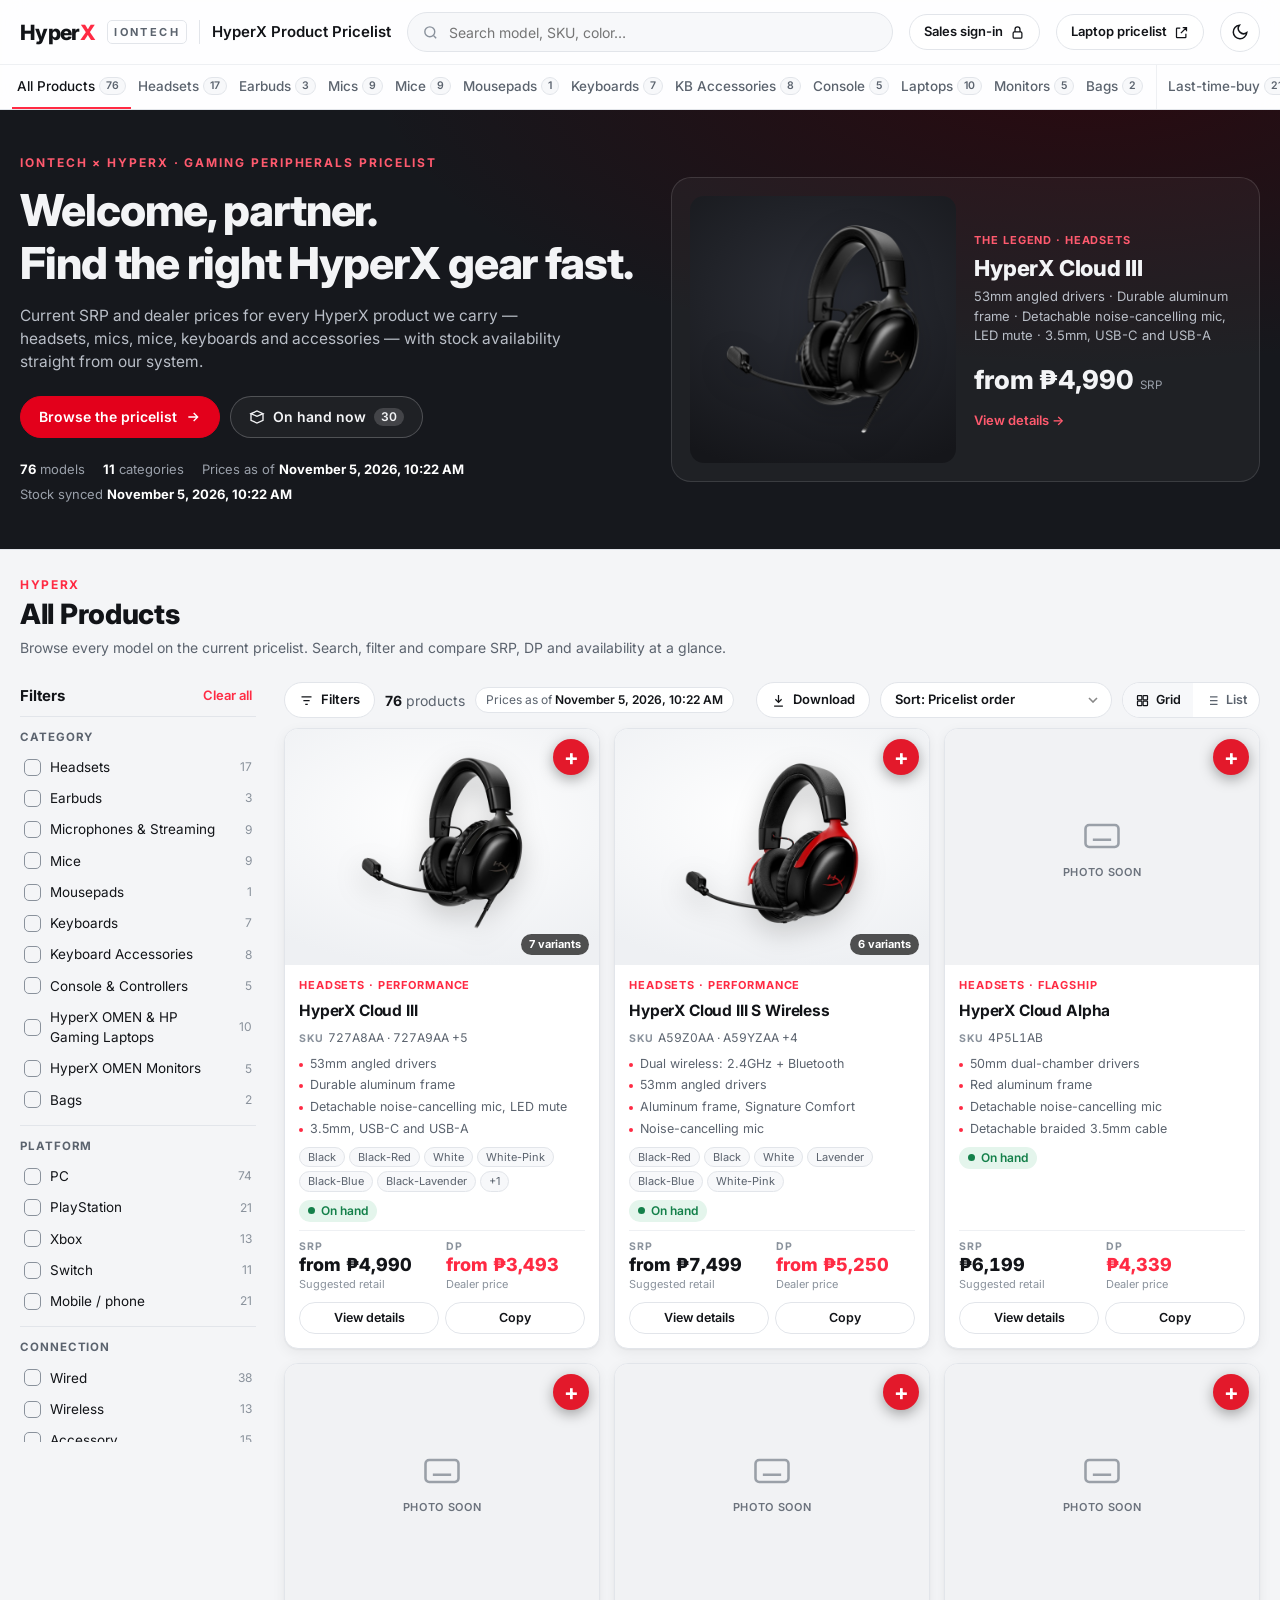
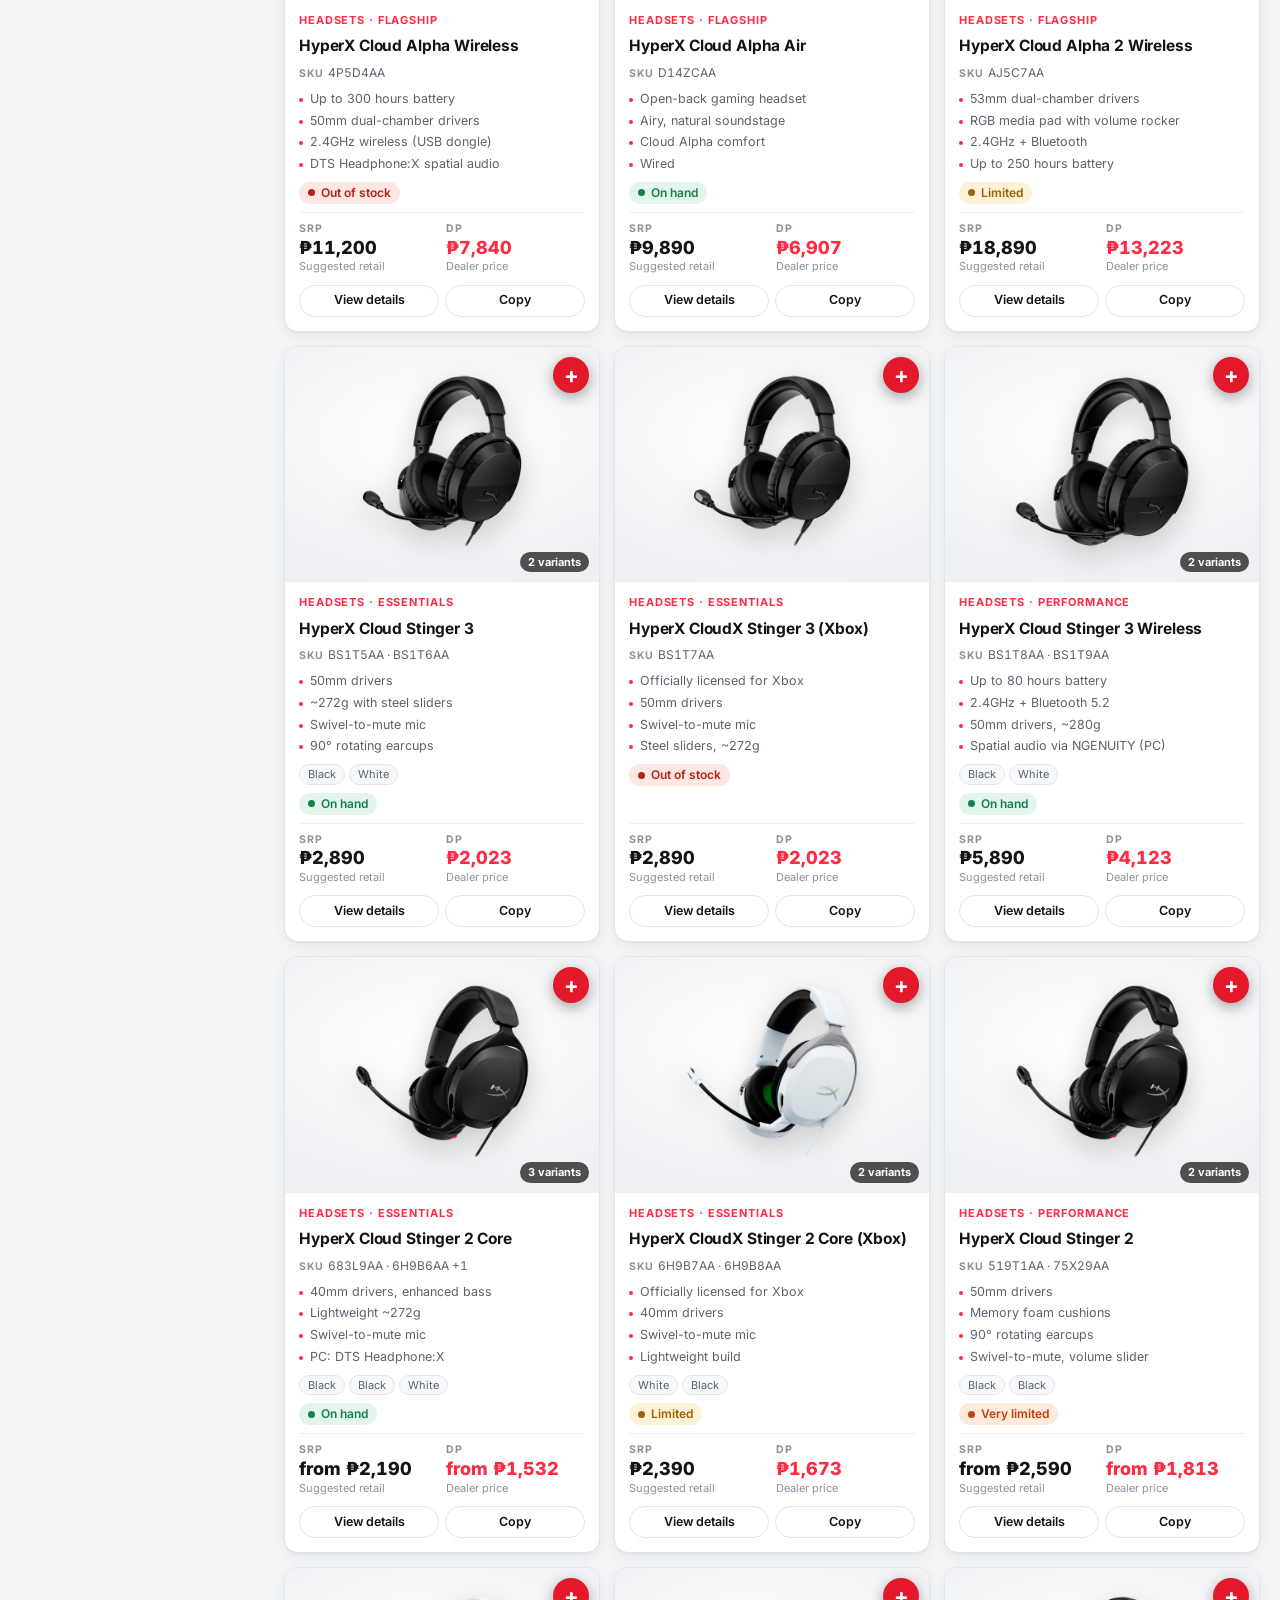
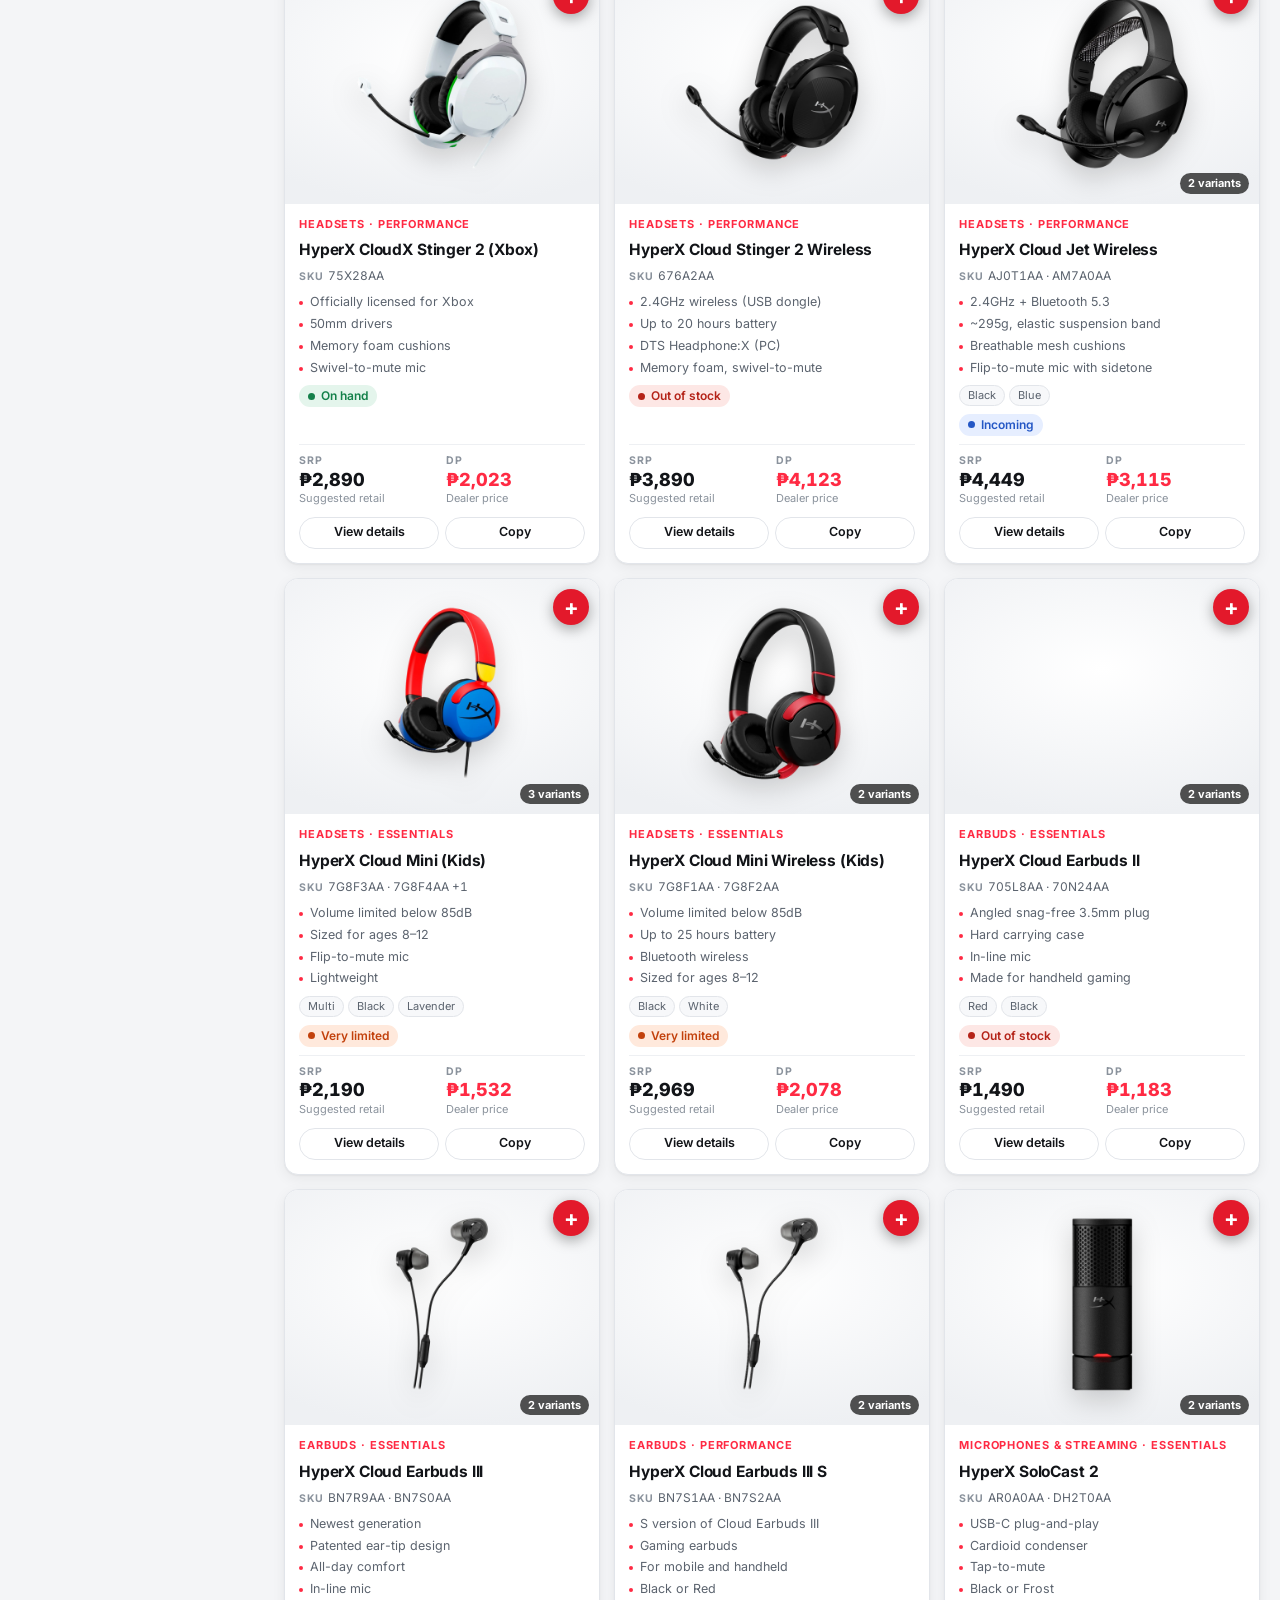
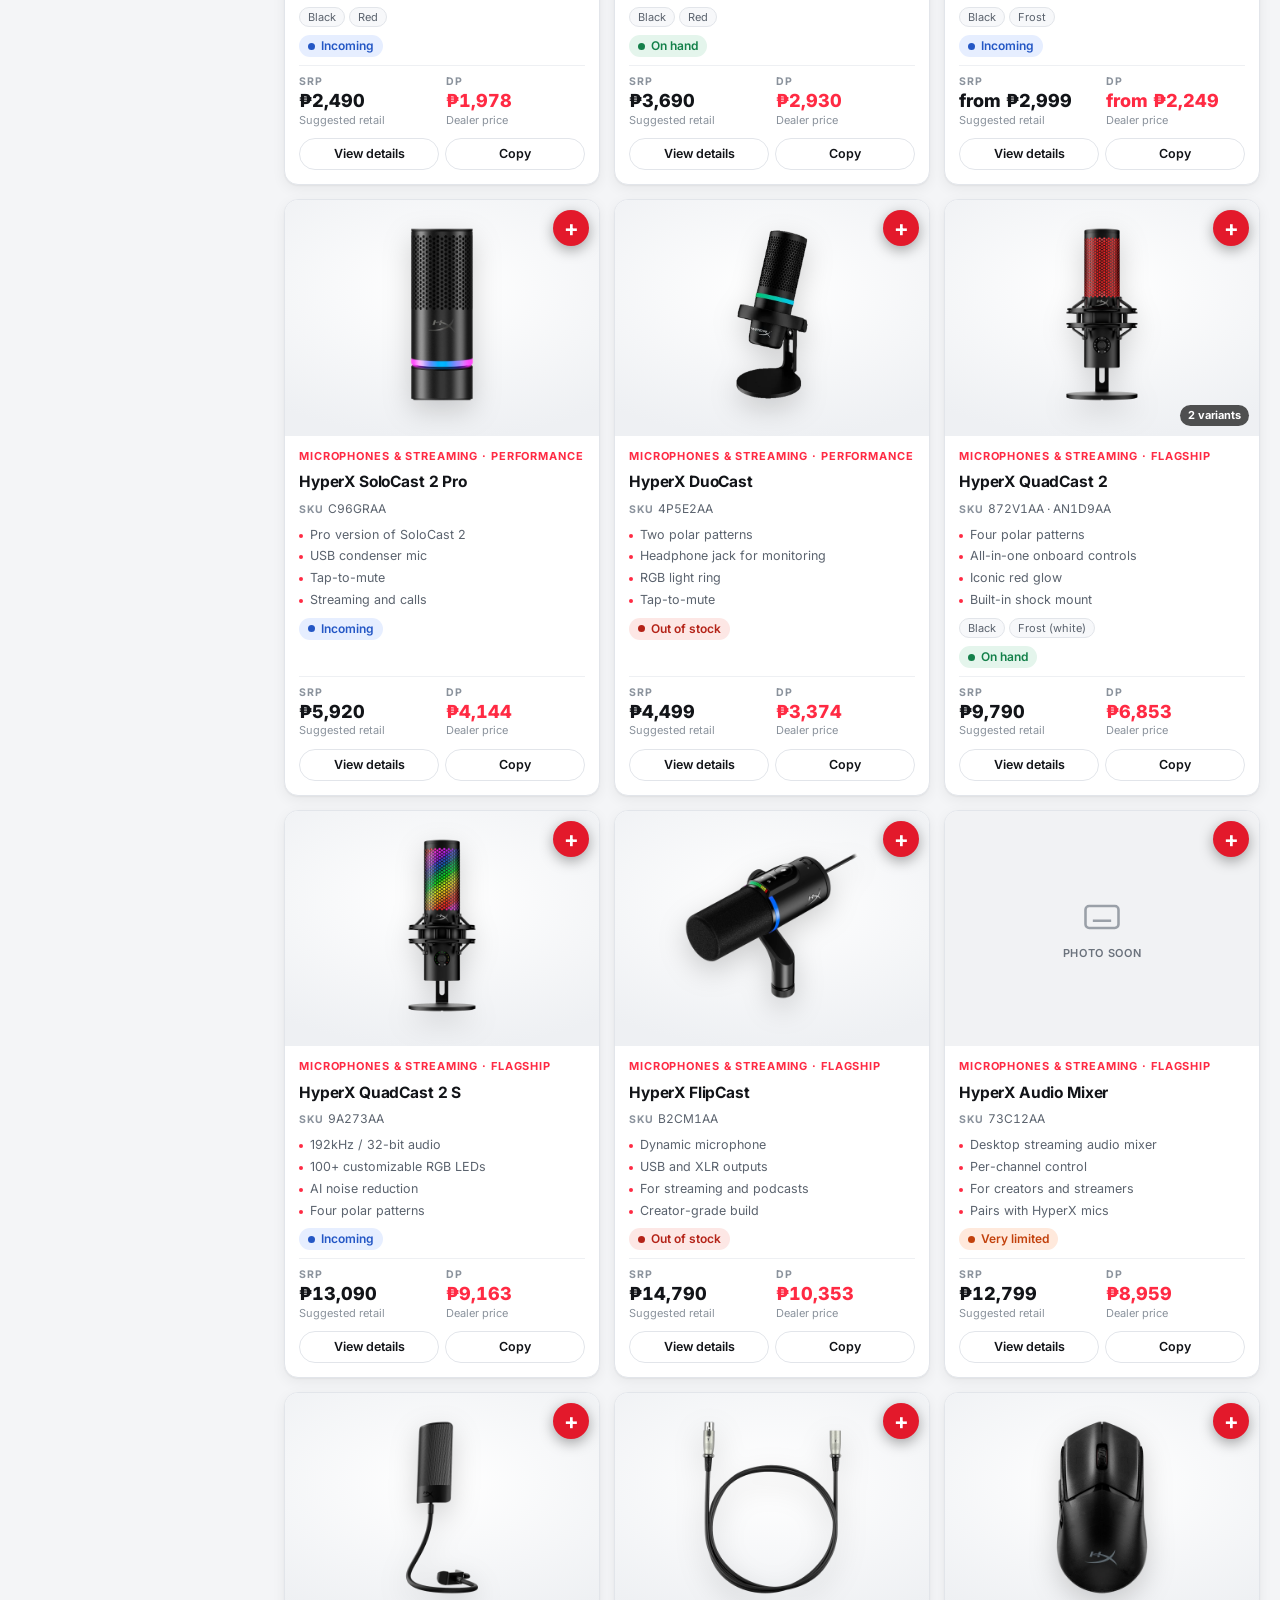
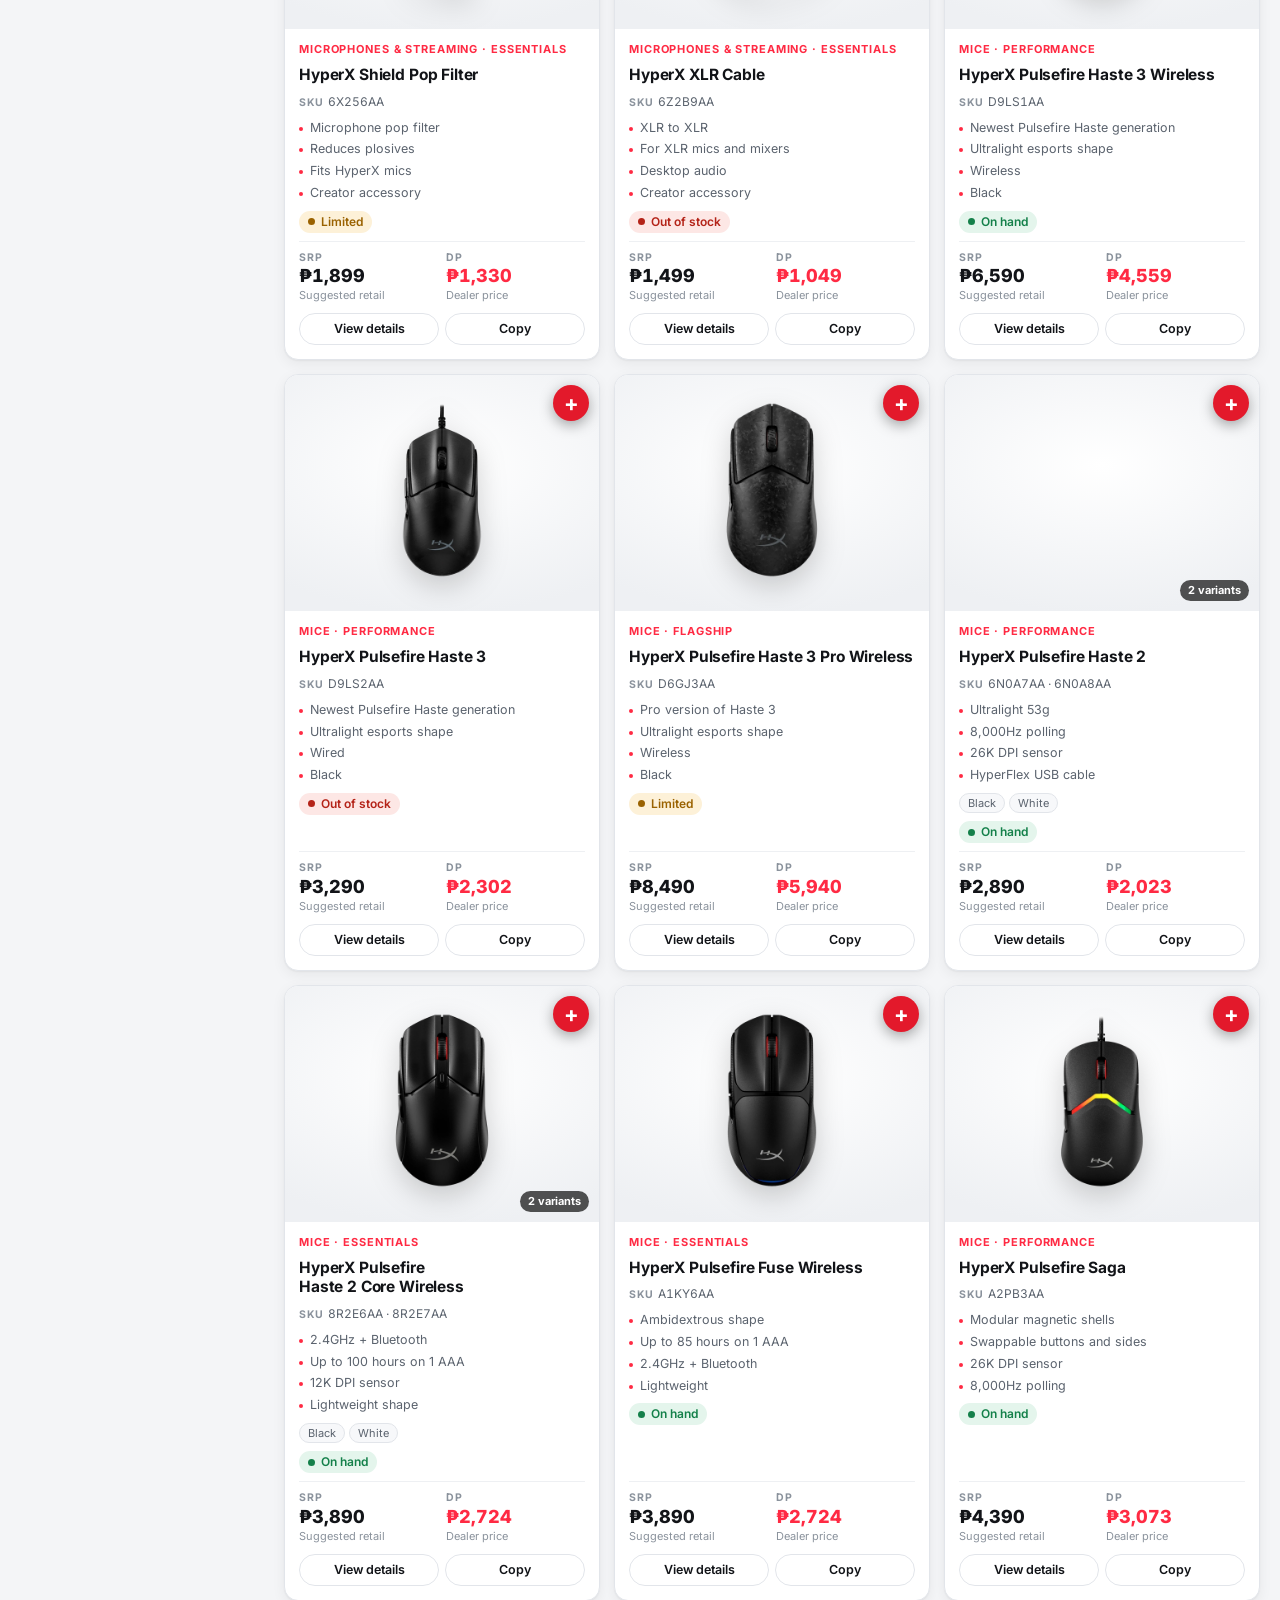
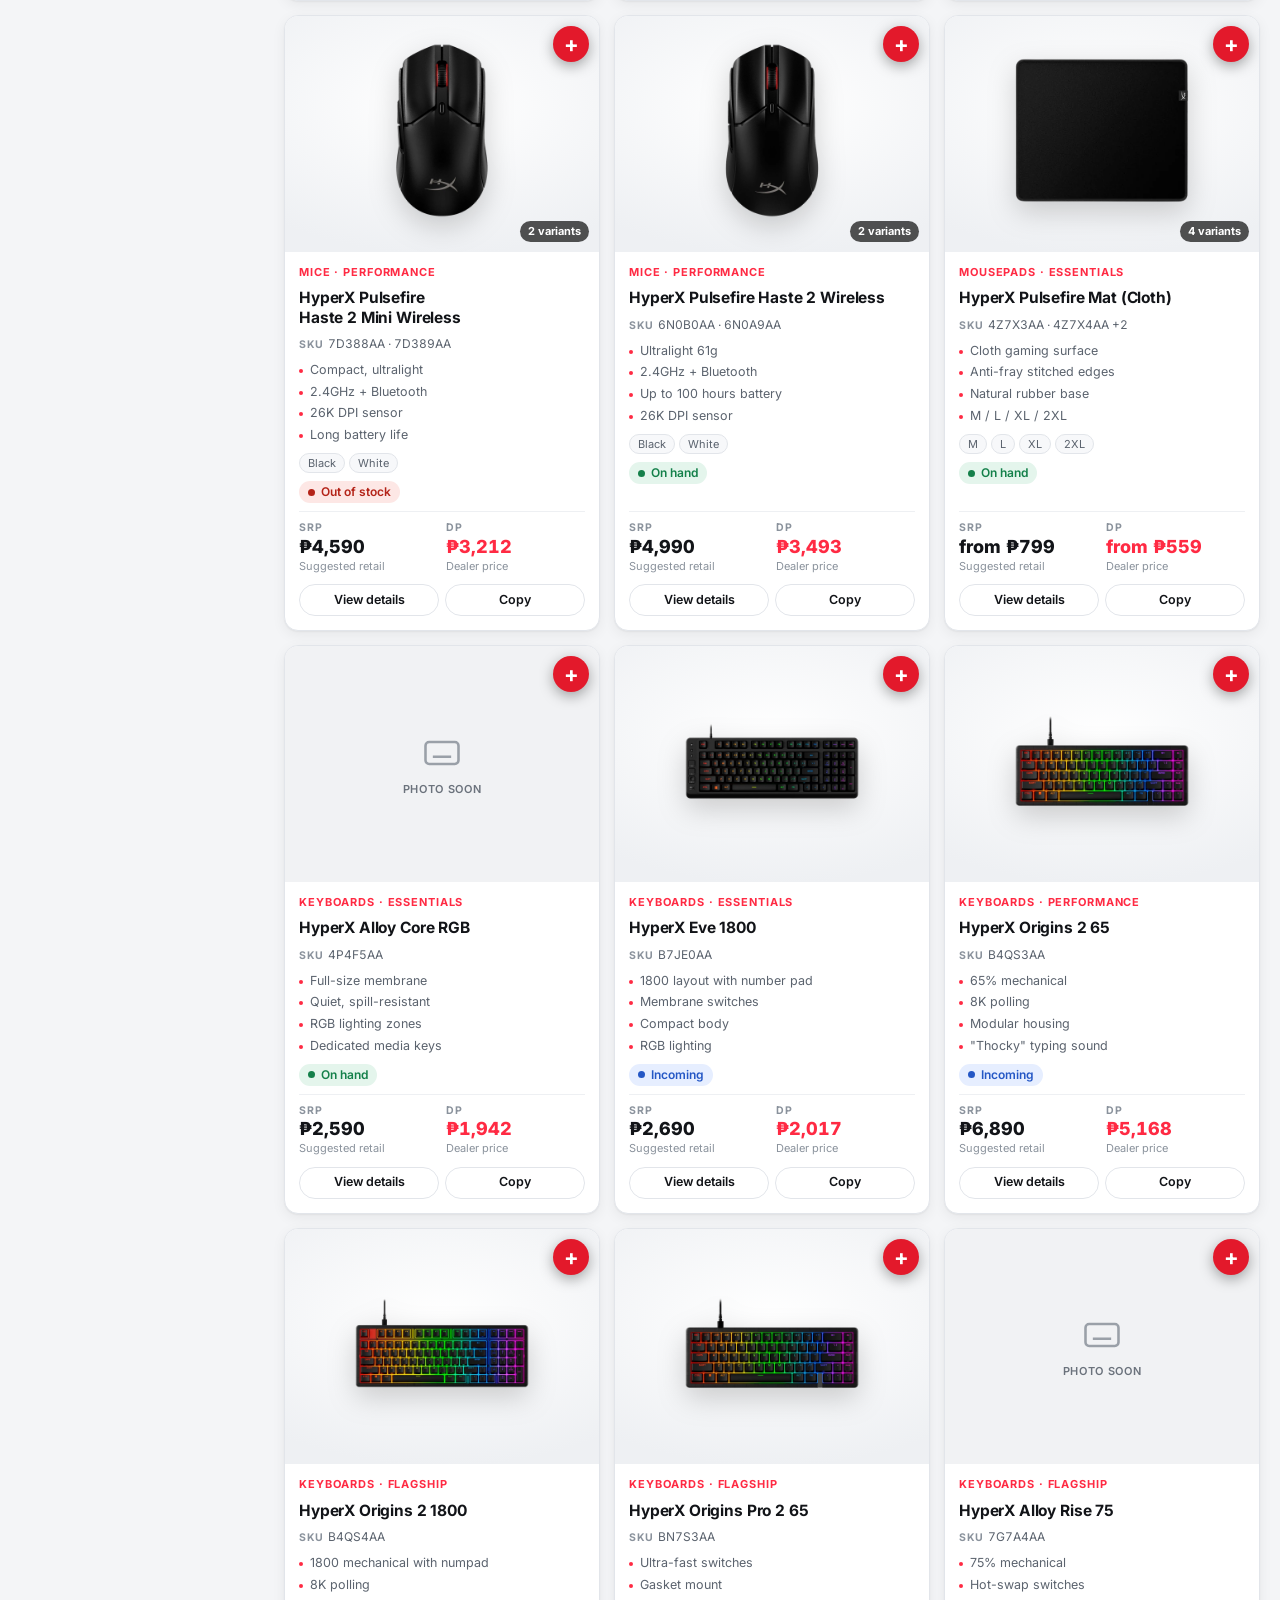
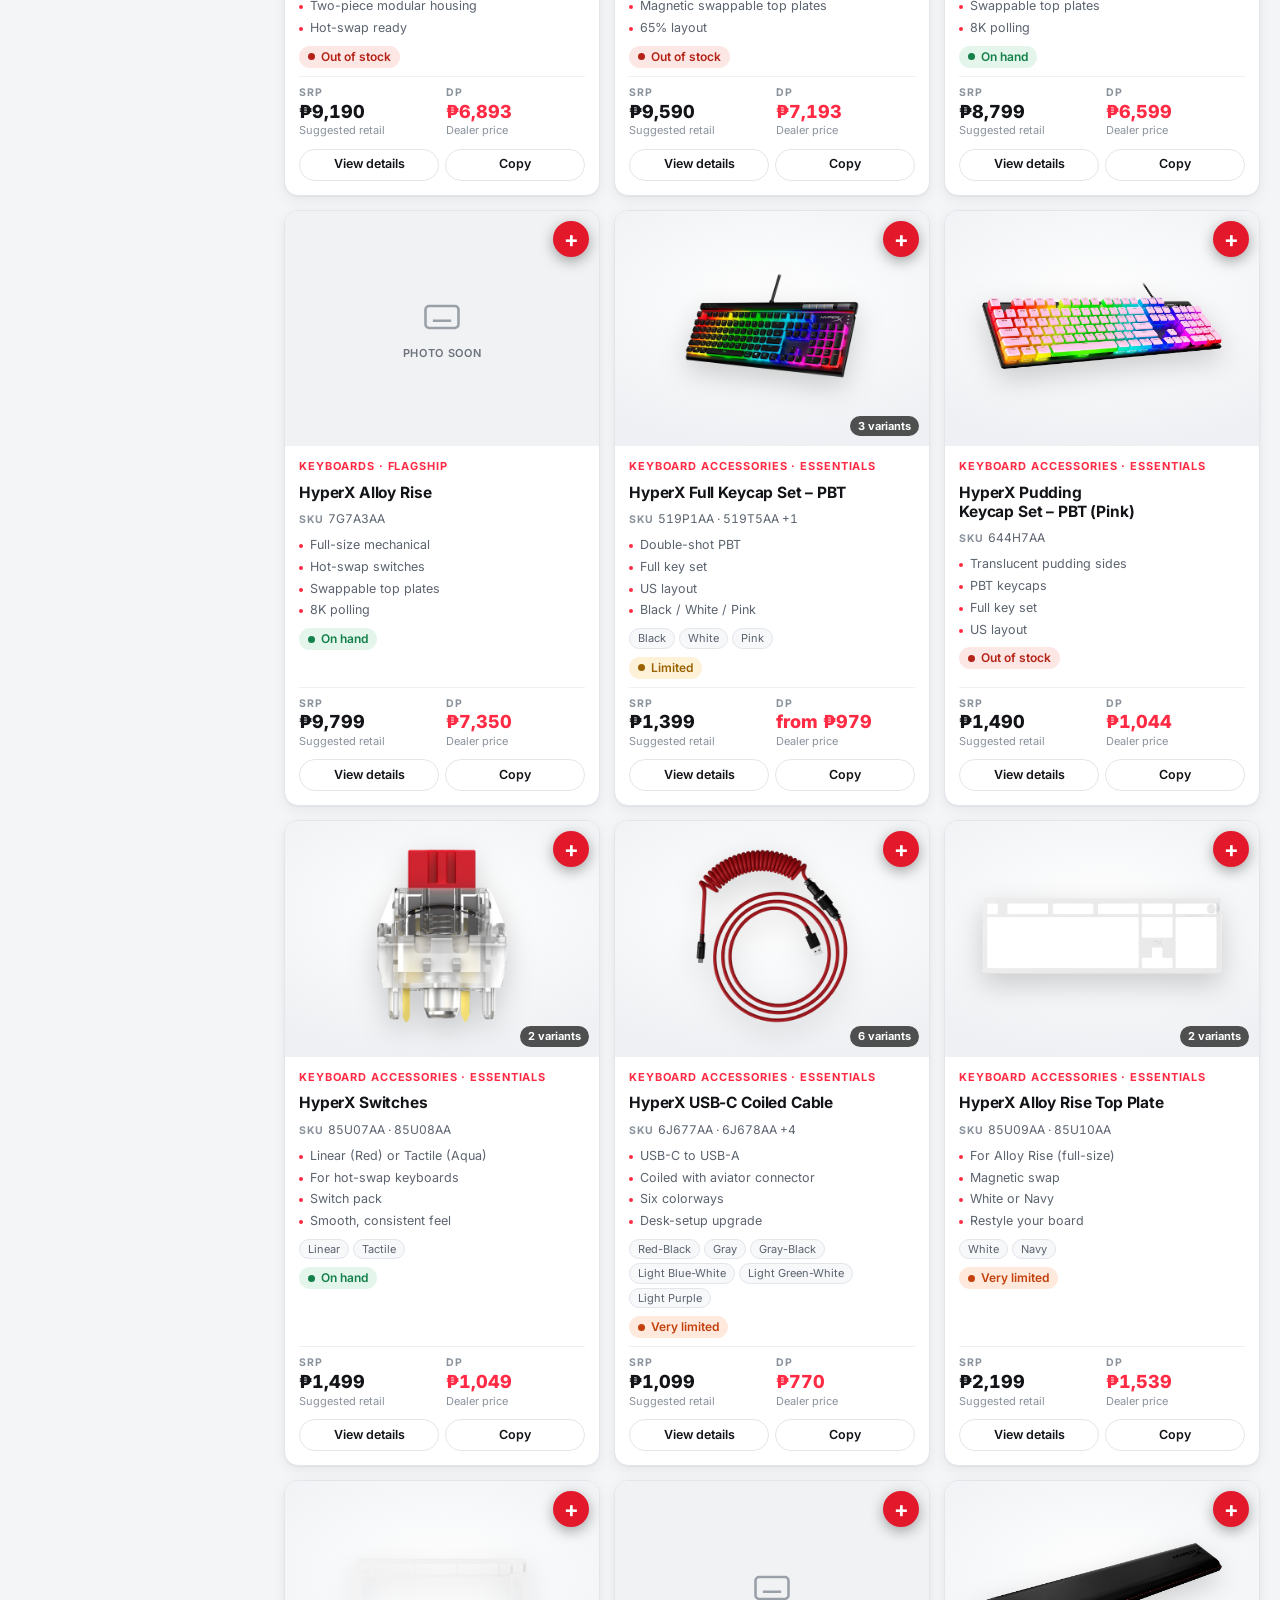
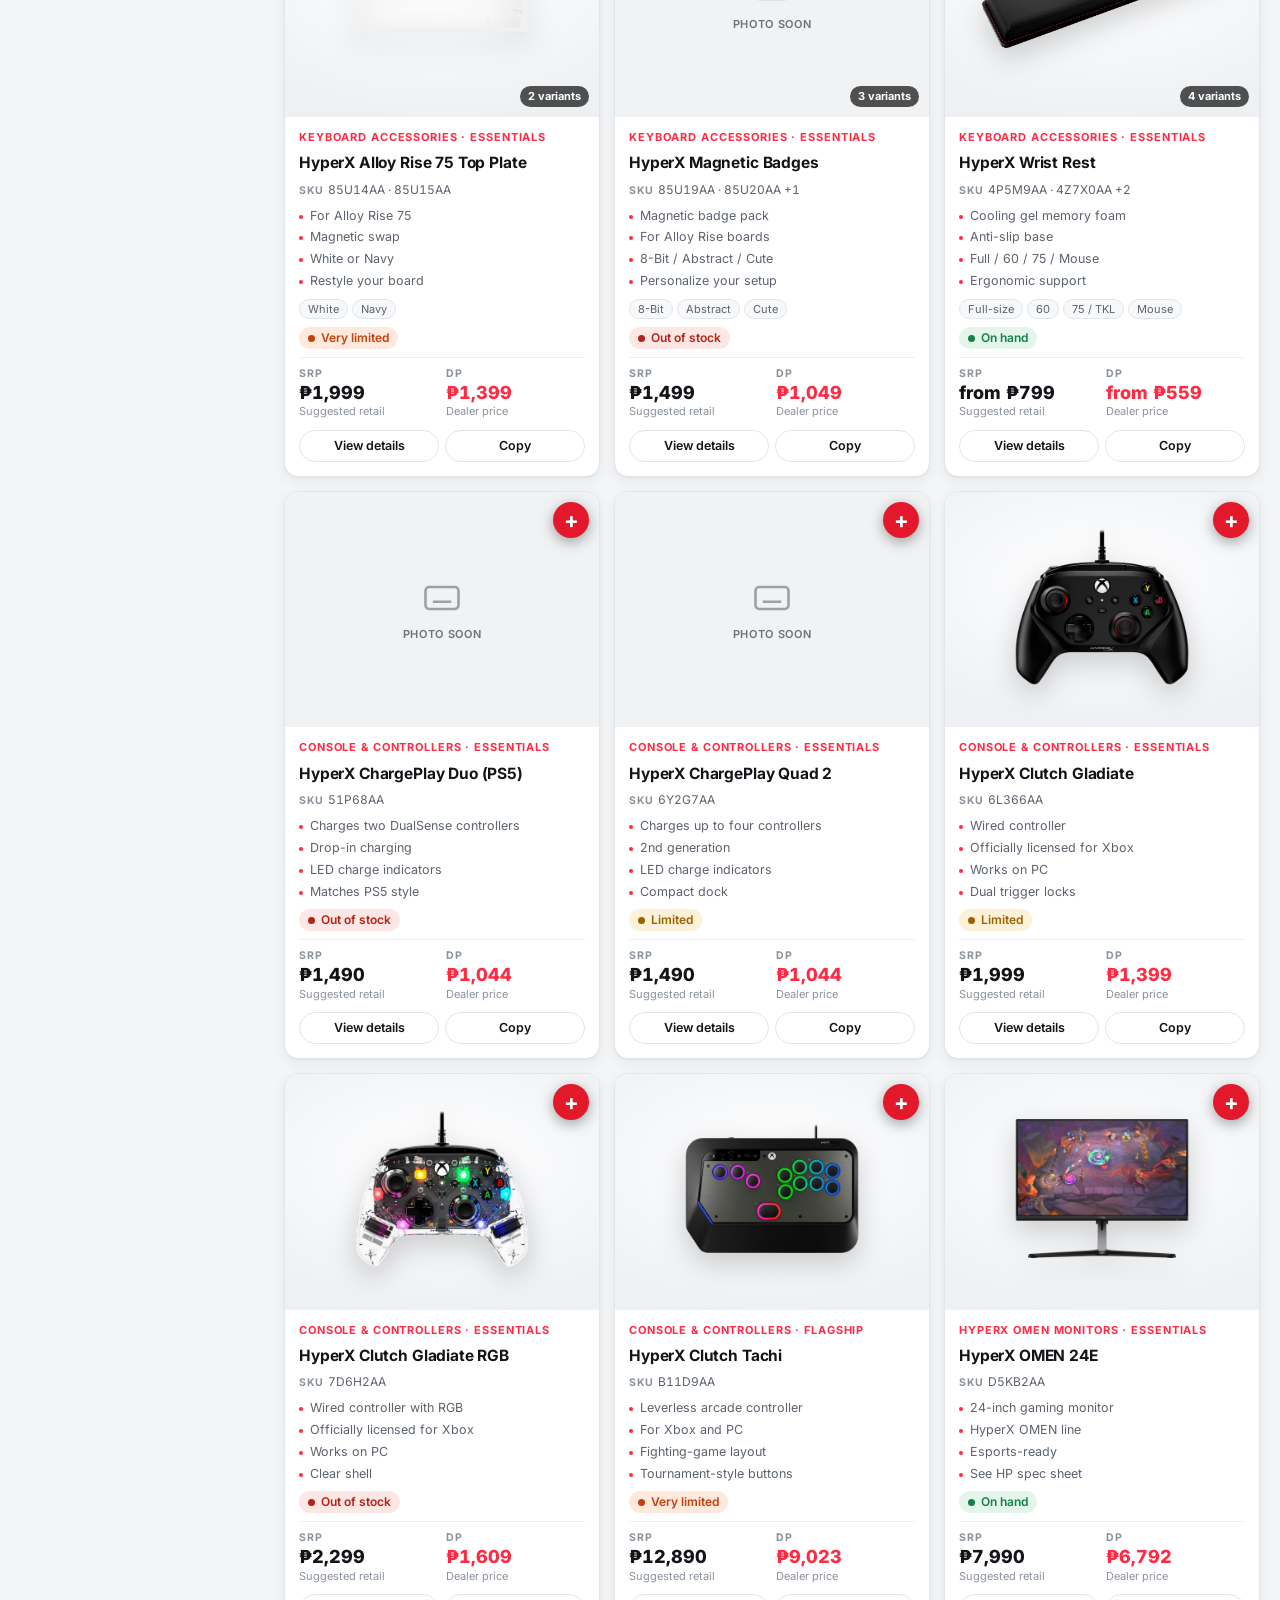
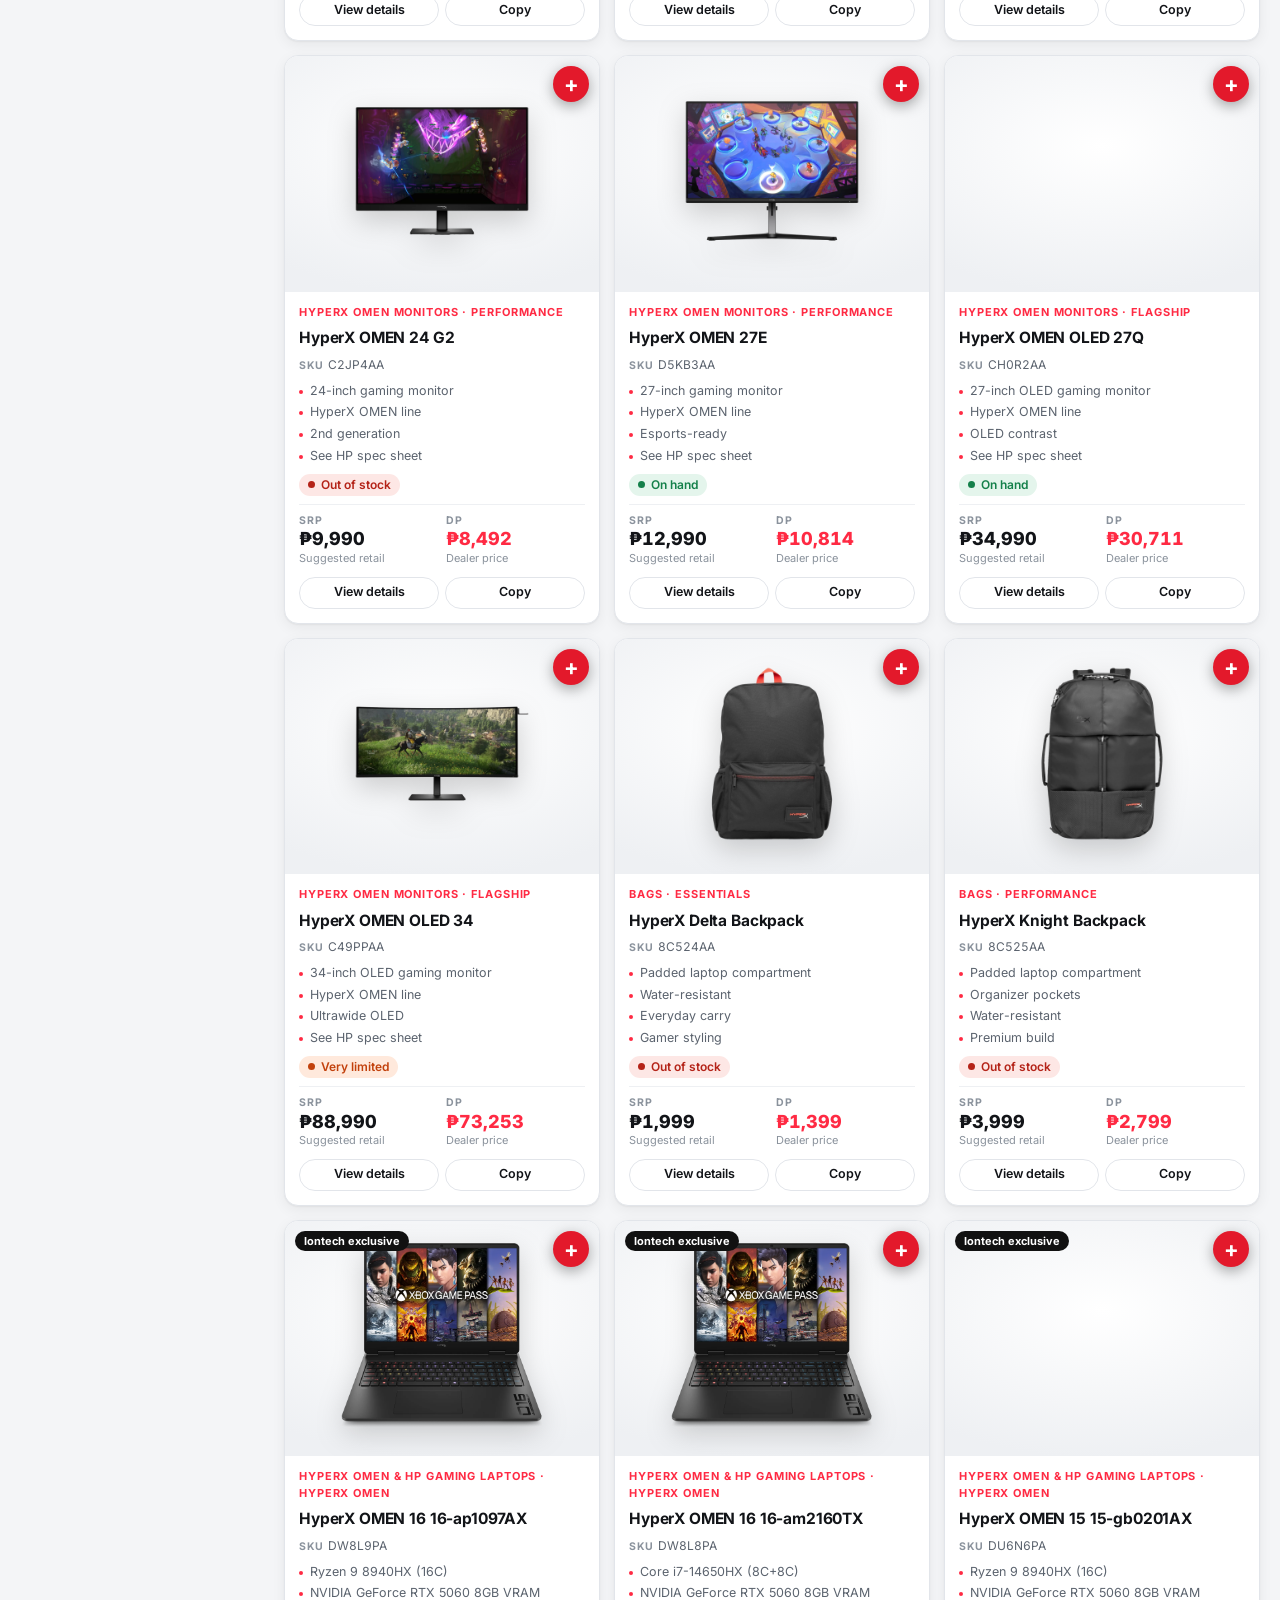
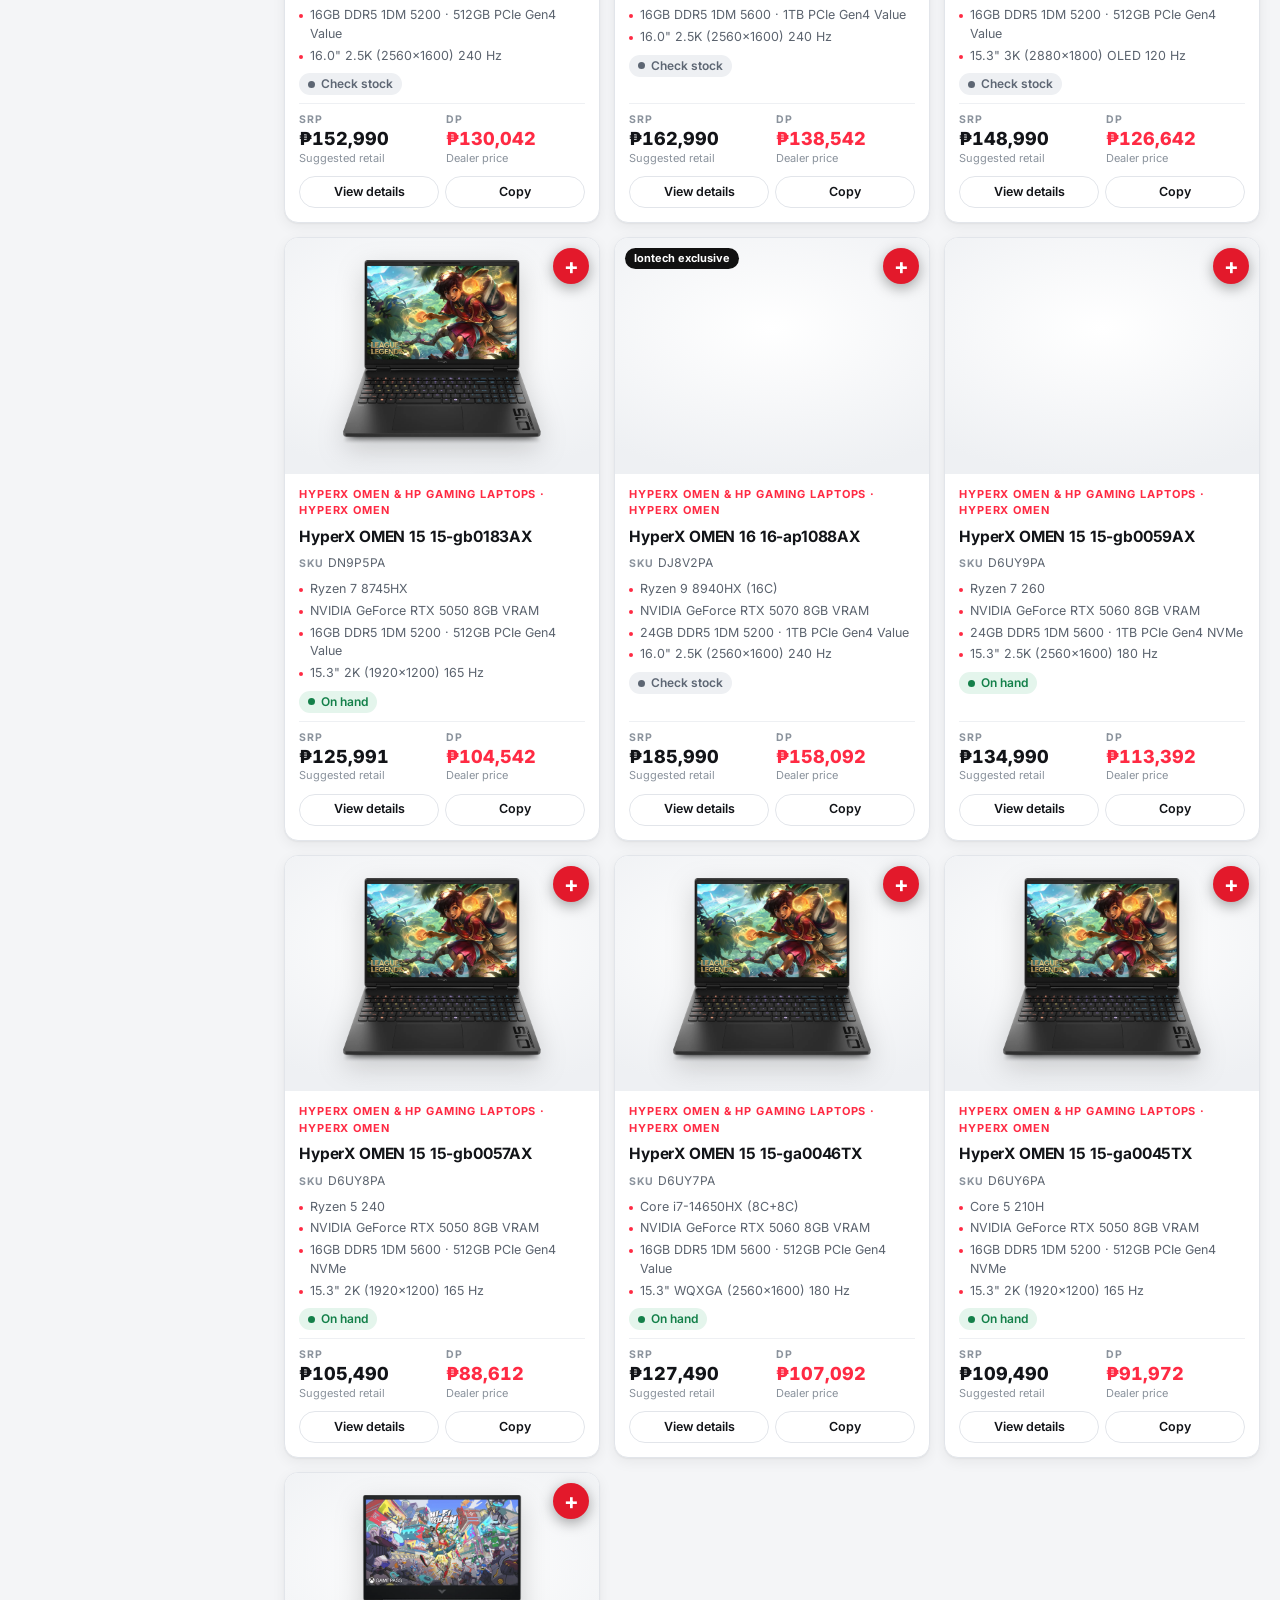
==== commit d1e05d72: "Pricelist: + quote-table button on every product for all visitors (variant picker for multi-variant " ====
--- a/index.html
+++ b/index.html
@@ -191,7 +191,11 @@
 .chip svg{width:13px;height:13px;stroke:currentColor;fill:none;stroke-width:2.4}
 
 .products.grid{display:grid;grid-template-columns:repeat(auto-fill,minmax(250px,1fr));gap:14px}
-.card{background:var(--surface);border:1px solid var(--line);border-radius:var(--r);box-shadow:var(--shadow);display:flex;flex-direction:column;overflow:hidden;min-width:0;transition:border-color .15s,transform .15s}
+.padd{position:absolute;top:10px;right:10px;z-index:3;width:36px;height:36px;border-radius:50%;border:0;background:#e3192b;color:#fff;font:700 22px/1 Inter,system-ui,sans-serif;display:grid;place-items:center;cursor:pointer;box-shadow:0 4px 14px rgba(0,0,0,.35);transition:transform .12s}
+.padd:hover{transform:scale(1.08)}.padd.in{background:#fff;color:#e3192b}
+.vpop{position:absolute;top:52px;right:10px;z-index:4;min-width:230px;max-width:290px;background:var(--surface);border:1px solid var(--line);border-radius:12px;box-shadow:0 14px 34px rgba(0,0,0,.35);padding:8px}
+.vpop b{display:block;font-size:12px;margin:2px 4px 6px;color:var(--muted)}.vpop .vr{display:flex;align-items:center;gap:8px;padding:4px;font-size:12.5px}.vpop .vr span{flex:1}
+.card{position:relative;background:var(--surface);border:1px solid var(--line);border-radius:var(--r);box-shadow:var(--shadow);display:flex;flex-direction:column;overflow:hidden;min-width:0;transition:border-color .15s,transform .15s}
 .card:hover{border-color:color-mix(in srgb,var(--red-2) 45%,var(--line))}
 .card-media{position:relative;border:0;padding:0;background:var(--plate);aspect-ratio:4/3;cursor:pointer;display:grid;place-items:center;overflow:hidden;width:100%}
 .card-media img{position:absolute;inset:0;box-sizing:border-box;width:100%;height:100%;object-fit:contain;padding:9%;mix-blend-mode:multiply;transition:transform .25s}
@@ -719,7 +723,8 @@
   var skus=p.variants.map(function(v){return v.sku?base(v.sku):null}).filter(Boolean);
   var skuTxt=skus.length?(skus.length>2?skus.slice(0,2).join(" · ")+" +"+(skus.length-2):skus.join(" · ")):"SKU to confirm";
   var sw=p.variants.length>1?'<div class="swatches">'+p.variants.slice(0,6).map(function(v){return '<span class="sw">'+esc(v.label.split(" · ")[0])+'</span>'}).join("")+(p.variants.length>6?'<span class="sw">+'+(p.variants.length-6)+'</span>':"")+'</div>':"";
-  return '<article class="card" data-id="'+p.id+'">'+
+  var addable=p.variants.some(function(v){return v.sku});
+  return '<article class="card" data-id="'+p.id+'">'+(addable?'<button type="button" class="padd" data-padd="'+p.id+'" title="Add to quote table" aria-label="Add '+esc(p.name)+' to quote table">+</button>':"")+
    '<button type="button" class="card-media" data-open="'+p.id+'" aria-label="View details for '+esc(p.name)+'">'+media(p)+
      '<span class="media-badges">'+(sp?'<span class="mbadge sp">Special price</span>':"")+(p.ltb?'<span class="mbadge ltb">Last-time-buy</span>':"")+(p.badge?'<span class="mbadge">'+esc(p.badge)+'</span>':"")+'</span>'+
      (p.variants.length>1?'<span class="vcount">'+p.variants.length+' variants</span>':"")+'</button>'+
@@ -837,12 +842,12 @@
   var p=DATA.products.filter(function(x){return x.id===id})[0];if(!p)return;DETAIL_ID=id;
   var srp=pRange(p,"srp"),dp=pRange(p,"dp"),psp=pSP(p),kd=kitOf(p);
   var rows=p.variants.map(function(v,vi){var pr=vPrice(p,v),l=vLevel(p,v),sp=vSP(p,v);
-    return '<tr'+(vGal(v)?' class="has-ph" data-vi="'+vi+'" title="Show photos of this variant"':'')+'><td>'+esc(v.label)+'</td><td>'+(v.sku?'<span class="sku">'+esc(v.sku)+'</span>':'<span class="sku na">to confirm</span>')+(v.sku&&(PRICES[base(v.sku)]||{}).exclusive?'<span class="xs" style="color:#e3192b">Dealer exclusive · ask your AM</span>':"")+'</td><td class="r">'+(peso(pr.srp)||"—")+'</td><td class="r">'+(psp&&sp!=null?'<span class="was">'+(peso(pr.dp)||"—")+'</span>':(peso(pr.dp)||"—"))+'</td>'+(psp?'<td class="r sp-cell">'+(sp!=null?peso(sp):"—")+'</td>':"")+'<td>'+stockPill(l)+'</td>'+xCells(p,v)+'</tr>'}).join("");
+    return '<tr'+(vGal(v)?' class="has-ph" data-vi="'+vi+'" title="Show photos of this variant"':'')+'><td>'+esc(v.label)+'</td><td>'+(v.sku?'<span class="sku">'+esc(v.sku)+'</span>':'<span class="sku na">to confirm</span>')+(v.sku&&(PRICES[base(v.sku)]||{}).exclusive?'<span class="xs" style="color:#e3192b">Dealer exclusive · ask your AM</span>':"")+'</td><td class="r">'+(peso(pr.srp)||"—")+'</td><td class="r">'+(psp&&sp!=null?'<span class="was">'+(peso(pr.dp)||"—")+'</span>':(peso(pr.dp)||"—"))+'</td>'+(psp?'<td class="r sp-cell">'+(sp!=null?peso(sp):"—")+'</td>':"")+'<td>'+stockPill(l)+'</td>'+xCells(p,v)+'<td>'+vAdd(p,v)+'</td></tr>'}).join("");
   $("#detailBody").innerHTML='<div class="dm"><div class="dm-media"><div class="dm-main" id="dmMain">'+media(p,"big")+'</div><div class="dm-cap" id="dmCap"></div><div class="dm-thumbs" id="dmThumbs"></div></div><div class="dm-info">'+
     '<span class="type-tag">'+esc(catName(p.cat))+' · '+esc(p.tier||"")+(p.ltb?' · Last-time-buy':"")+(p.badge?' · '+esc(p.badge):"")+'</span><h2 id="dmTitle">'+esc(p.name)+'</h2>'+(kd&&kd.tagline?'<p class="dm-lead">'+esc(kd.tagline)+'</p>':"")+
     '<div class="dm-prices"><div class="price srp"><span class="lbl">SRP</span><span class="val">'+(srp?rangeText(srp):(p.priceNote||"Ask your AM"))+'</span></div><div class="price dp"><span class="lbl">DP</span><span class="val'+(dp?"":" na")+'">'+(dp?rangeText(dp):"Ask your AM")+'</span></div>'+(psp?'<div class="price sp"><span class="lbl">SPECIAL PRICE</span><span class="val">'+rangeText(psp)+'</span><span class="sub">Until '+esc(promoEnd())+'</span></div>':"")+'</div>'+
     '<ul class="spec-list">'+p.specs.map(function(s){return "<li><span>"+esc(s)+"</span></li>"}).join("")+(p.cat==="laptops"?"":'<li><span>Works with: '+esc(p.platforms.join(", "))+' · '+esc(p.conn)+'</span></li><li><span>'+(kd&&kd.warranty?'Warranty: '+esc(kd.warranty):'2-year limited warranty')+'</span></li>')+'</ul>'+(p.cat==="laptops"&&DATA.laptopSource?'<p class="dm-note">From the <a href="'+esc(DATA.laptopSource.url)+'" target="_blank" rel="noopener">'+esc(DATA.laptopSource.name)+'</a>, as of '+esc(fmtDate(DATA.laptopSource.asOf))+'. Check the latest there before quoting.</p>':"")+
-    '<table class="vtable"><thead><tr><th>Variant</th><th>SKU</th><th class="r">SRP</th><th class="r">DP</th>'+(psp?'<th class="r">Special</th>':"")+'<th>Availability</th>'+(XS?'<th class="r">On hand</th><th class="r">Available</th><th>Incoming</th><th></th>':"")+'</tr></thead><tbody>'+rows+'</tbody></table>'+
+    '<table class="vtable"><thead><tr><th>Variant</th><th>SKU</th><th class="r">SRP</th><th class="r">DP</th>'+(psp?'<th class="r">Special</th>':"")+'<th>Availability</th>'+(XS?'<th class="r">On hand</th><th class="r">Available</th><th>Incoming</th>':"")+'<th></th>'+'</tr></thead><tbody>'+rows+'</tbody></table>'+
     (psp?'<p class="dm-note"><b>Special price until '+esc(promoEnd())+'.</b> '+esc(PROMO.terms||"")+'</p>':"")+(p.note?'<p class="dm-note">'+esc(p.note)+'</p>':"")+
     '<div class="dm-actions"><button type="button" class="btn btn-primary" data-copy="'+p.id+'">Copy details</button><button type="button" class="btn" data-copy="'+p.id+'" data-copy-mode="customer">Copy for customer (SRP only)</button></div>'+
     '</div></div><div class="dd" id="dmDeep" hidden></div>';
@@ -974,14 +979,27 @@
 function xRow(p,v){return XS&&v.sku?XS[base(v.sku)]:null}
 function xCard(p){if(!XS)return "";var oh=0,av=0,inc=0,eta="",any=false;p.variants.forEach(function(v){var x=xRow(p,v);if(!x)return;any=true;oh+=x.onHand||0;av+=x.atp||0;inc+=x.incoming||0;if(x.nextEta&&(!eta||x.nextEta<eta))eta=x.nextEta});
   if(!any)return "";return '<div class="xstk" title="Exact SAP stock (Iontech sales only)"><span class="'+(oh?"":"zero")+'">On hand <b>'+xn(oh)+'</b></span><span>Avail <b>'+xn(av)+'</b></span>'+(inc?'<span class="inc">Incoming <b>'+xn(inc)+'</b> · '+esc(xday(eta))+'</span>':"")+'</div>'}
+function vAdd(p,v){if(!v.sku||typeof HXCart==="undefined")return "";var pr=vPrice(p,v),sp=vSP(p,v);return HXCart.btn({sku:base(v.sku),desc:p.name+(v.label&&p.variants.length>1?" · "+v.label:""),price:sp!=null?sp:pr.dp,srp:pr.srp})}
 function xAdd(p,v){if(!XS||!v.sku||typeof HXCart==="undefined")return "";var pr=vPrice(p,v),sp=vSP(p,v);return HXCart.btn({sku:base(v.sku),desc:p.name+(v.label&&p.variants.length>1?" · "+v.label:""),price:sp!=null?sp:pr.dp,srp:pr.srp})}
-function xCells(p,v){if(!XS)return "";var x=xRow(p,v),add='<td>'+xAdd(p,v)+'</td>';if(!x)return '<td class="r">—</td><td class="r">—</td><td>—</td>'+add;
+function xCells(p,v){if(!XS)return "";var x=xRow(p,v),add="";if(!x)return '<td class="r">—</td><td class="r">—</td><td>—</td>';
   return '<td class="r"><b>'+xn(x.onHand)+'</b></td><td class="r">'+xn(x.atp)+(x.committed?'<span class="xs">'+x.committed+' committed</span>':"")+'</td><td>'+(x.incoming?'<b>'+xn(x.incoming)+'</b>'+(x.lines||[]).map(function(l){return '<span class="xs">'+l.qty+' · ETA '+esc(xday(l.eta))+(l.status&&l.status!=="Shipped"?" · "+esc(l.status.toLowerCase()):"")+(l.mode?" · "+esc(l.mode):"")+'</span>'}).join(""):"—")+'</td>'+add}
+/* ---------- quote table (+) for everyone; logged to Pipes only for signed-in Iontech sales ---------- */
+if(typeof HXCart!=="undefined")HXCart.init({context:"pricelist",basis:"DP / special price",canLog:function(){return !!XS},page:"pricelist"});
+function cartItem(p,v){var pr=vPrice(p,v),sp=vSP(p,v);return {sku:base(v.sku),desc:p.name+(v.label&&p.variants.length>1?" · "+v.label:""),price:sp!=null?sp:pr.dp,srp:pr.srp}}
+function closeVpop(){var o=document.querySelector(".vpop");if(o)o.remove()}
+document.addEventListener("click",function(e){var b=e.target.closest("[data-padd]");
+  if(!b){if(!e.target.closest(".vpop"))closeVpop();return}
+  e.preventDefault();e.stopPropagation();var p=DATA.products.filter(function(x){return x.id===b.dataset.padd})[0];if(!p||typeof HXCart==="undefined")return;
+  var vs=p.variants.filter(function(v){return v.sku});
+  if(vs.length===1){HXCart.add(cartItem(p,vs[0]));b.classList.add("in");b.textContent="✓";return}
+  var open=document.querySelector(".vpop");closeVpop();if(open&&open.parentNode===null&&open.dataset.p===p.id)return;
+  var d=document.createElement("div");d.className="vpop";d.dataset.p=p.id;d.innerHTML='<b>Add which variant?</b>'+vs.map(function(v){var it=cartItem(p,v);return '<div class="vr"><span>'+esc(v.label||it.sku)+'<br><small class="sku">'+esc(it.sku)+' · '+(it.price!=null?peso(it.price):"—")+'</small></span>'+HXCart.btn(it)+'</div>'}).join("");
+  b.closest(".card").appendChild(d);HXCart.mark()},true);
 function xMark(){if(typeof HXCart!=="undefined"&&XS)setTimeout(HXCart.mark,0)}
 function xRefresh(){xMark();var keep=!$("#detailModal").hidden&&/^#p-/.test(location.hash);renderNav();renderWelcome();setView(state.view);if(keep)openDetail(location.hash.slice(3),false)}
 function xLoad(){return HXAuth.api("stock",{}).then(function(d){
   if(!d.ok){if(d.error==="not_allowed_here"||d.error==="not_allowed"){$("#xErr").textContent=d.error==="not_allowed"?HXAuth.message("not_allowed"):"Exact stock is for Iontech sales accounts only.";$("#xErr").hidden=false;$("#xPop").hidden=false}return}
-  XS=d.stock;XS_META=d;if(typeof HXCart!=="undefined")HXCart.init({context:"pricelist",basis:"DP / special price",canLog:function(){return !!XS},page:"pricelist"});var a=$("#hdrSalesLink");a.innerHTML="Exact stock on · "+esc((d.user&&(d.user.name||d.user.email)||"").split(" ")[0]);a.title="Exact stock from SAP "+(d.stockAsOf||"")+", HP incoming "+(d.incomingAsOf||"")+". Click for sign-out.";$("#xPop").hidden=true;xRefresh()}).catch(function(){})}
+  XS=d.stock;XS_META=d;var a=$("#hdrSalesLink");a.innerHTML="Exact stock on · "+esc((d.user&&(d.user.name||d.user.email)||"").split(" ")[0]);a.title="Exact stock from SAP "+(d.stockAsOf||"")+", HP incoming "+(d.incomingAsOf||"")+". Click for sign-out.";$("#xPop").hidden=true;xRefresh()}).catch(function(){})}
 var xInit=false;
 function xStart(show){if(typeof HXAuth==="undefined")return;
   if(!xInit){xInit=true;if(!document.querySelector('script[src*="gsi/client"]')){var g=document.createElement("script");g.src="https://accounts.google.com/gsi/client";g.async=true;document.head.appendChild(g)}
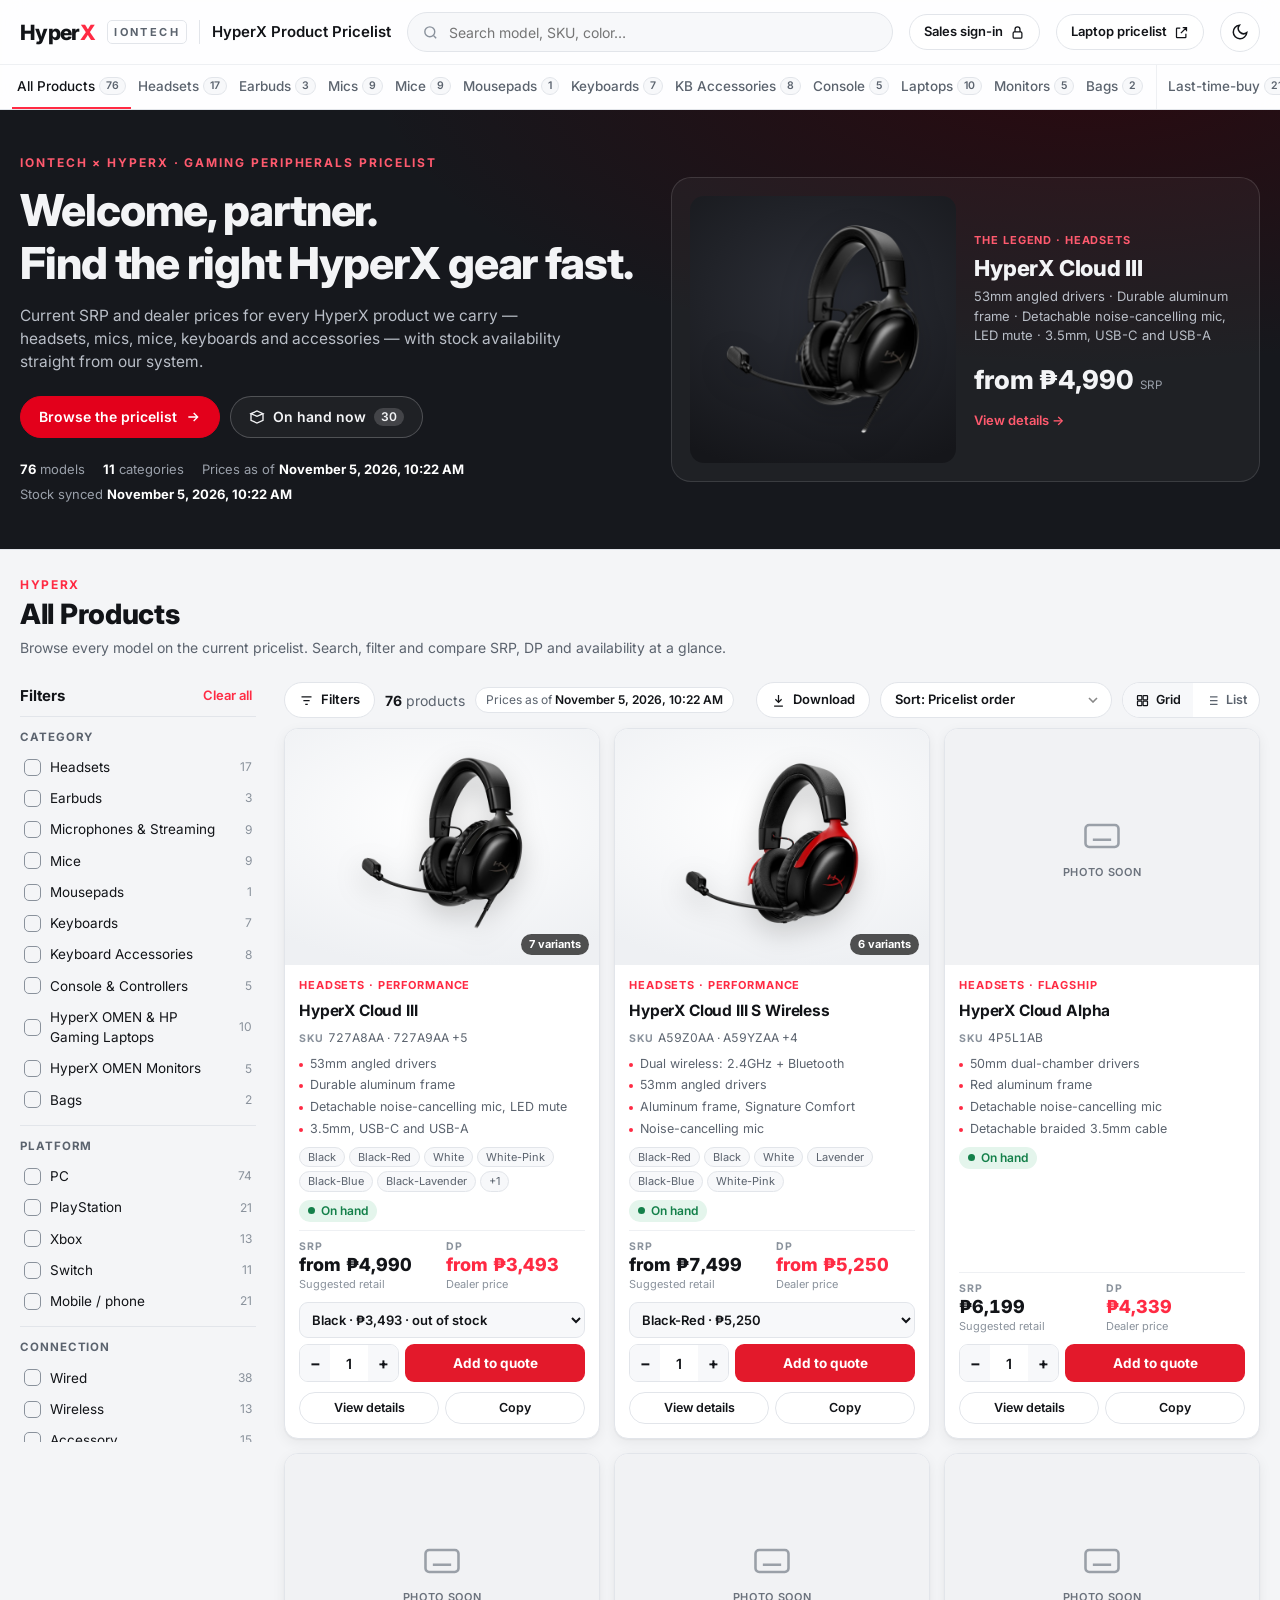
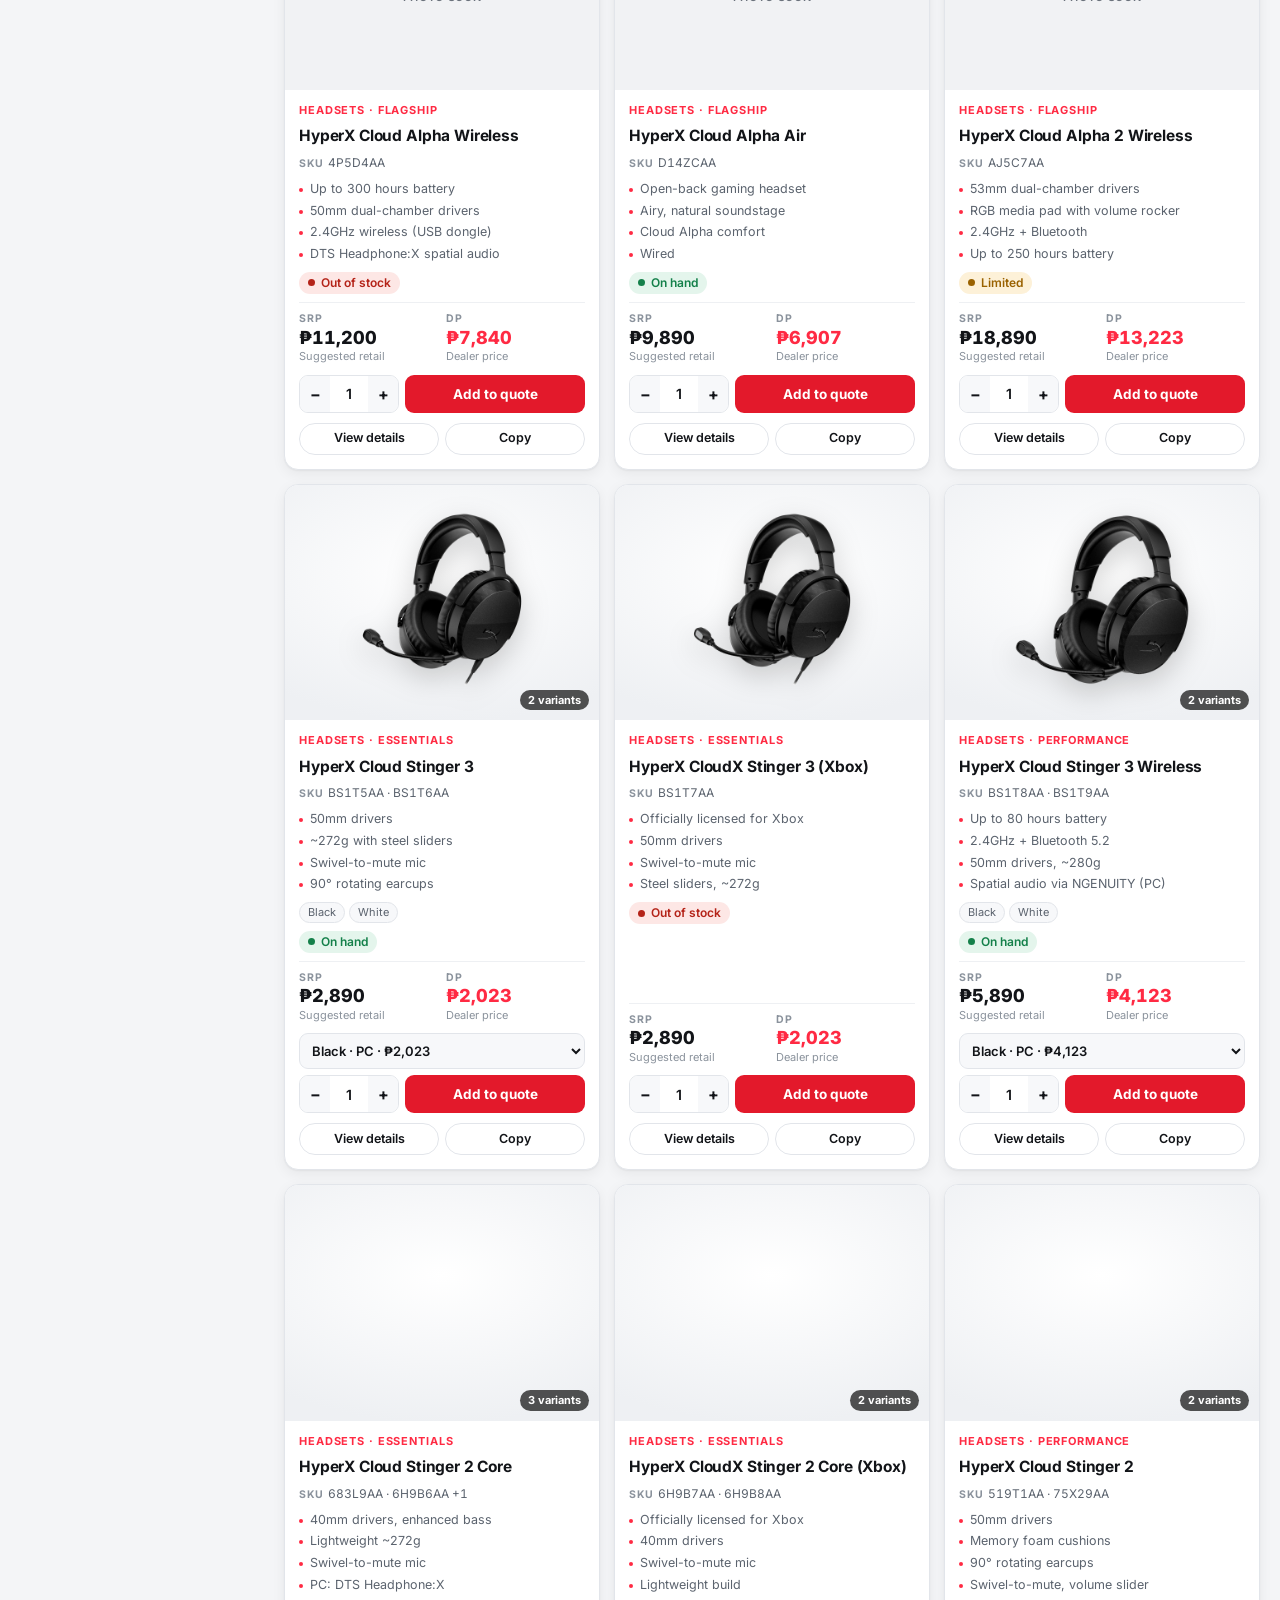
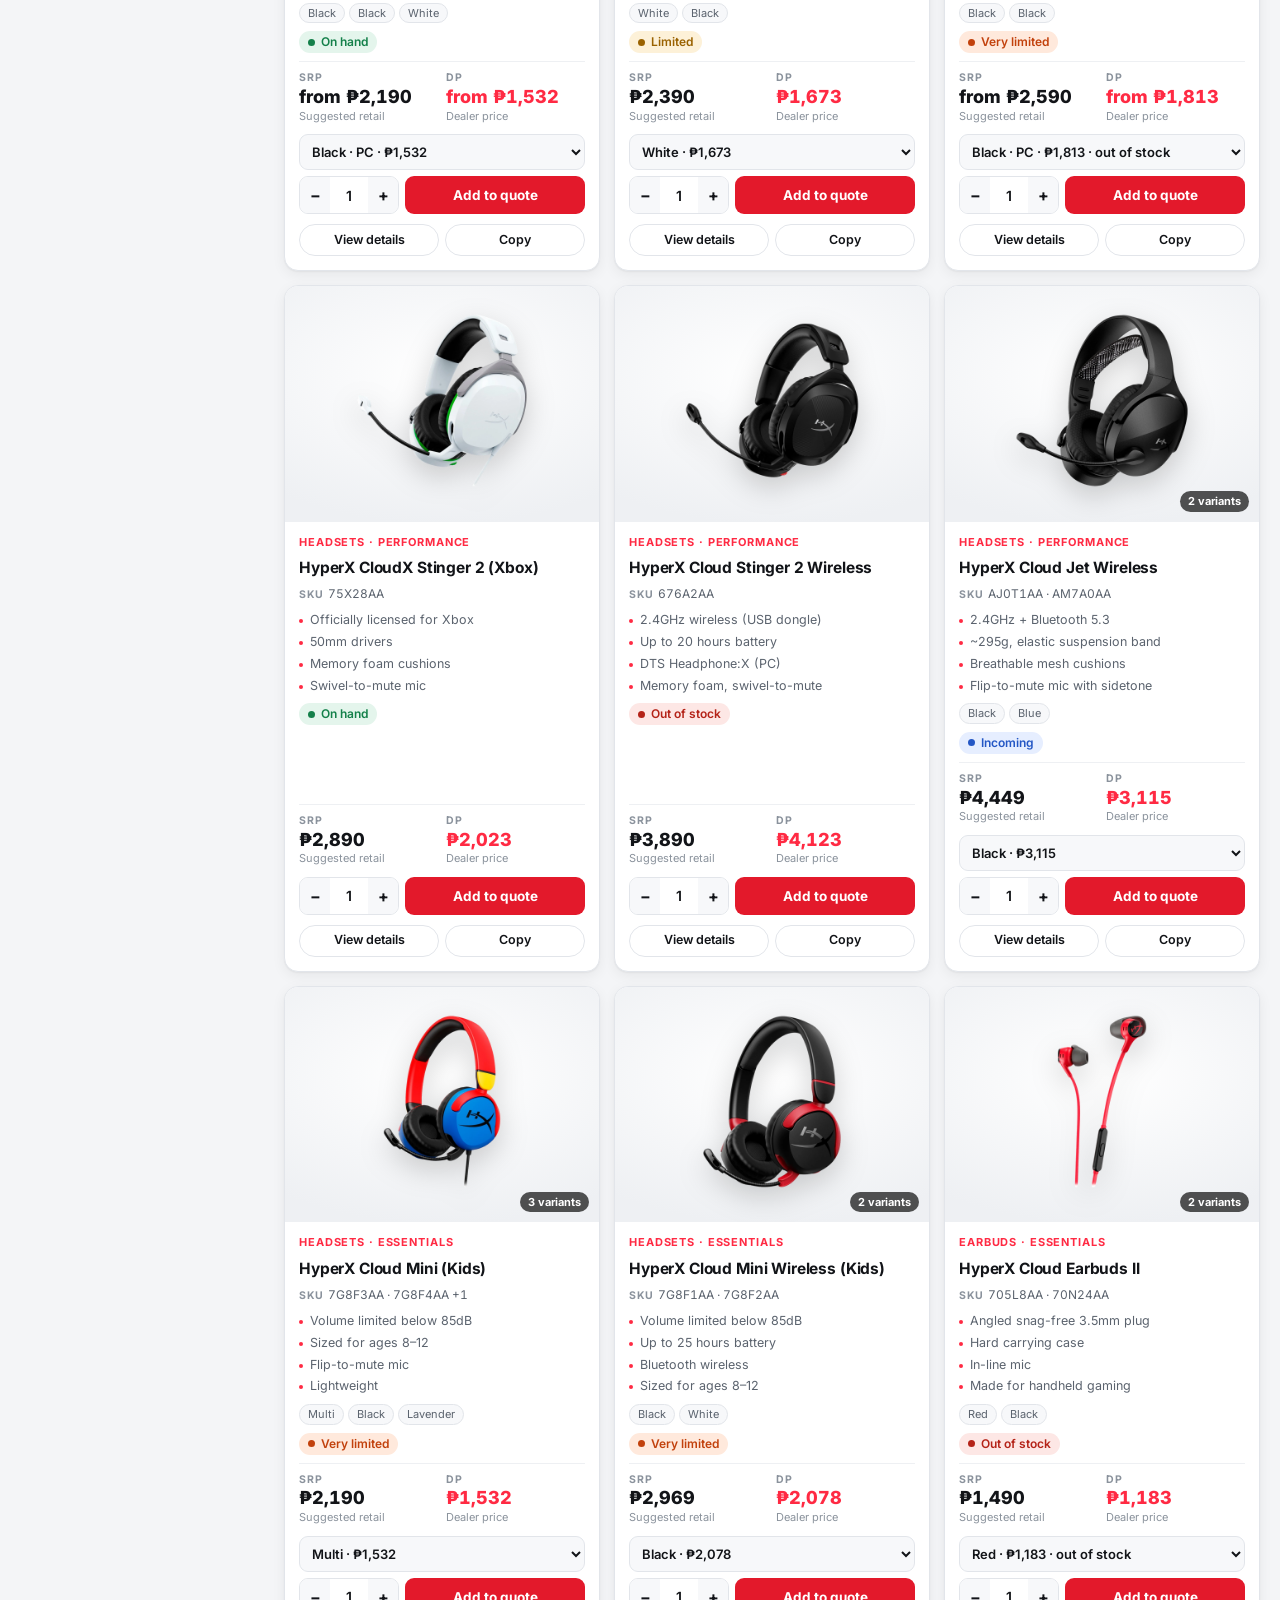
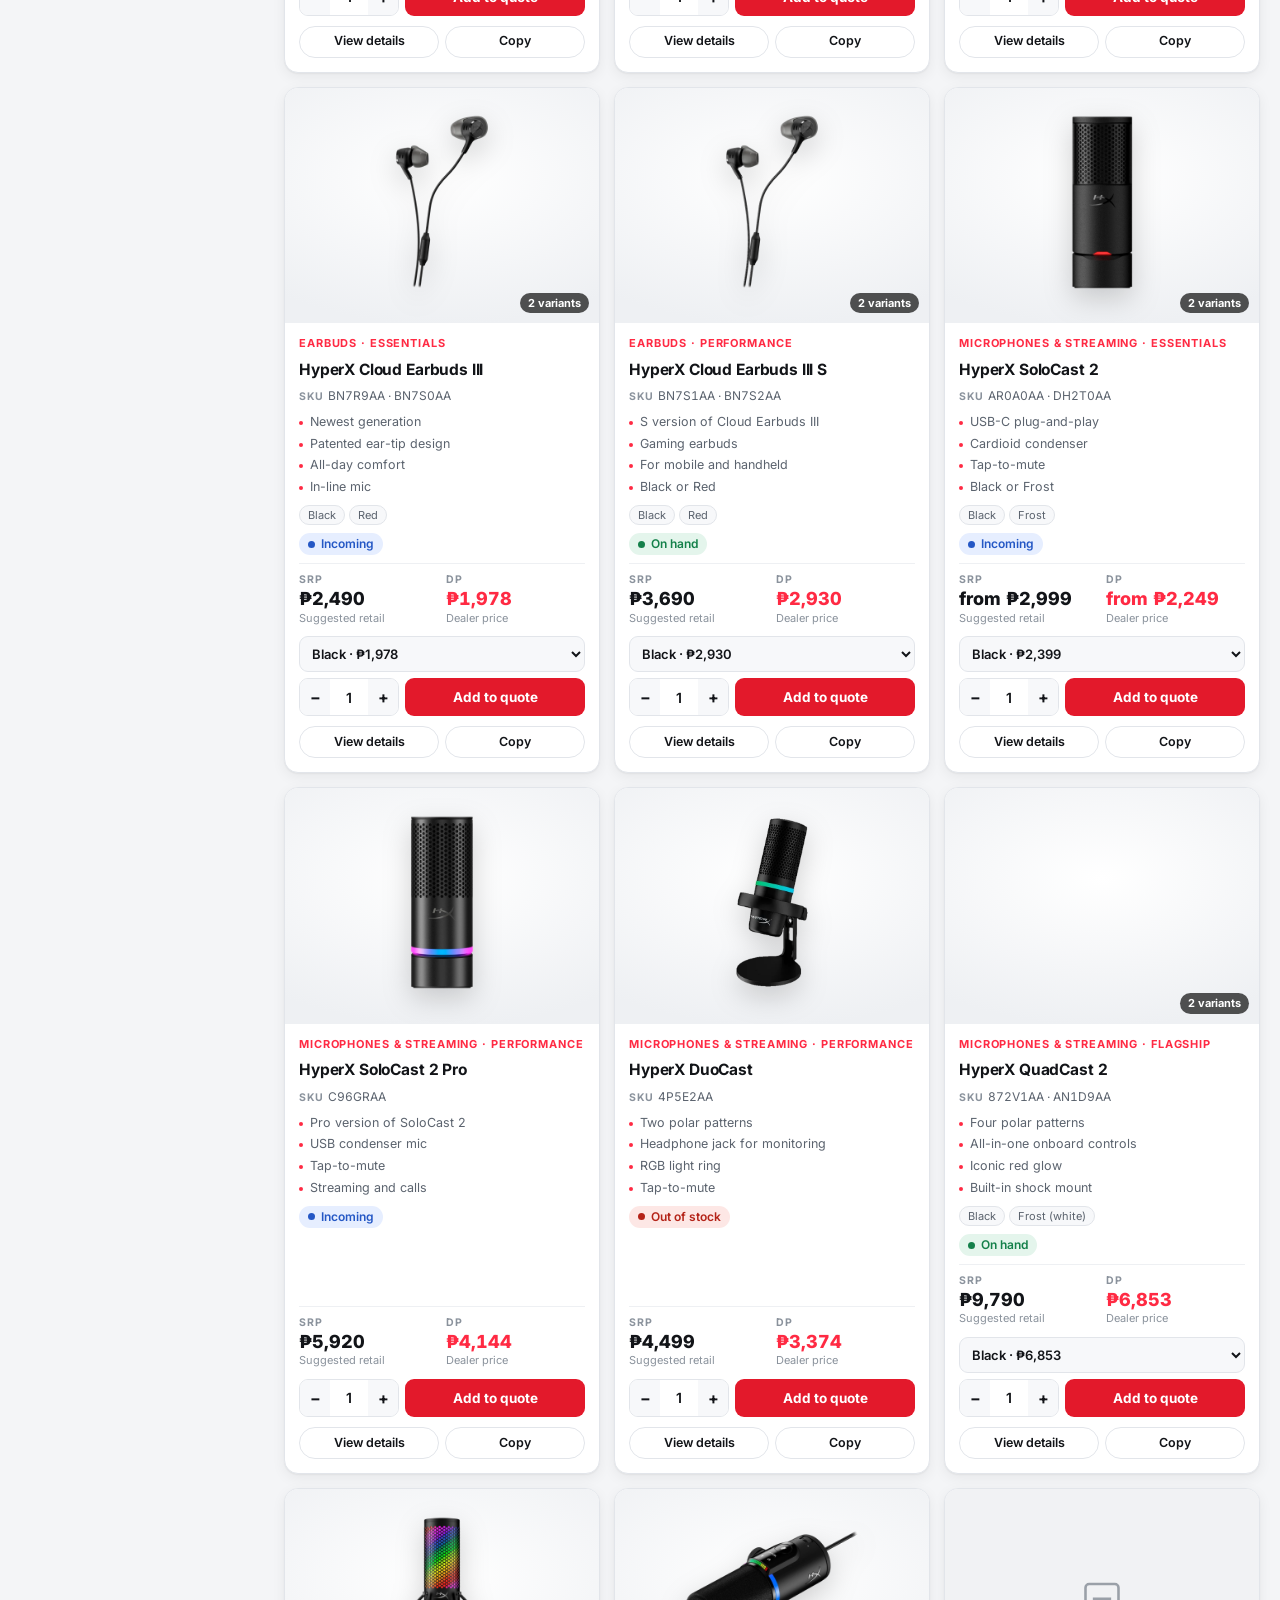
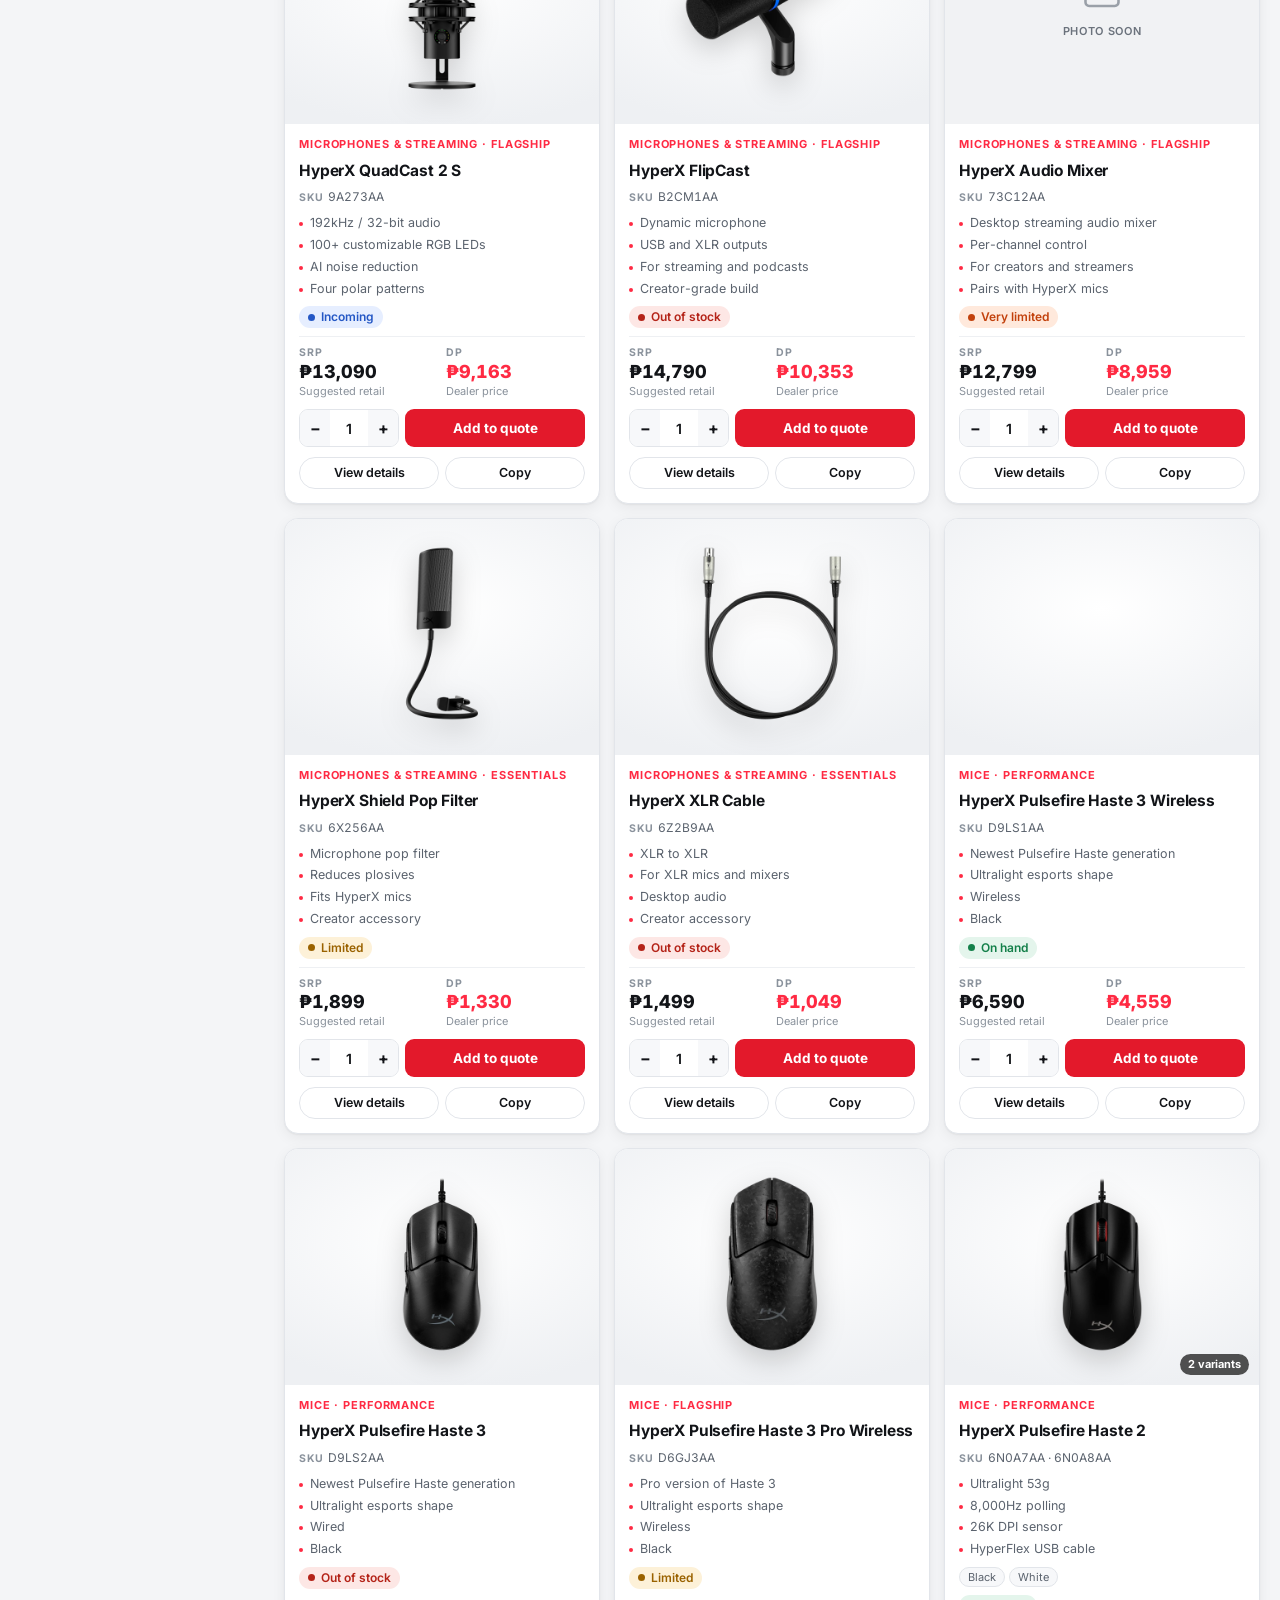
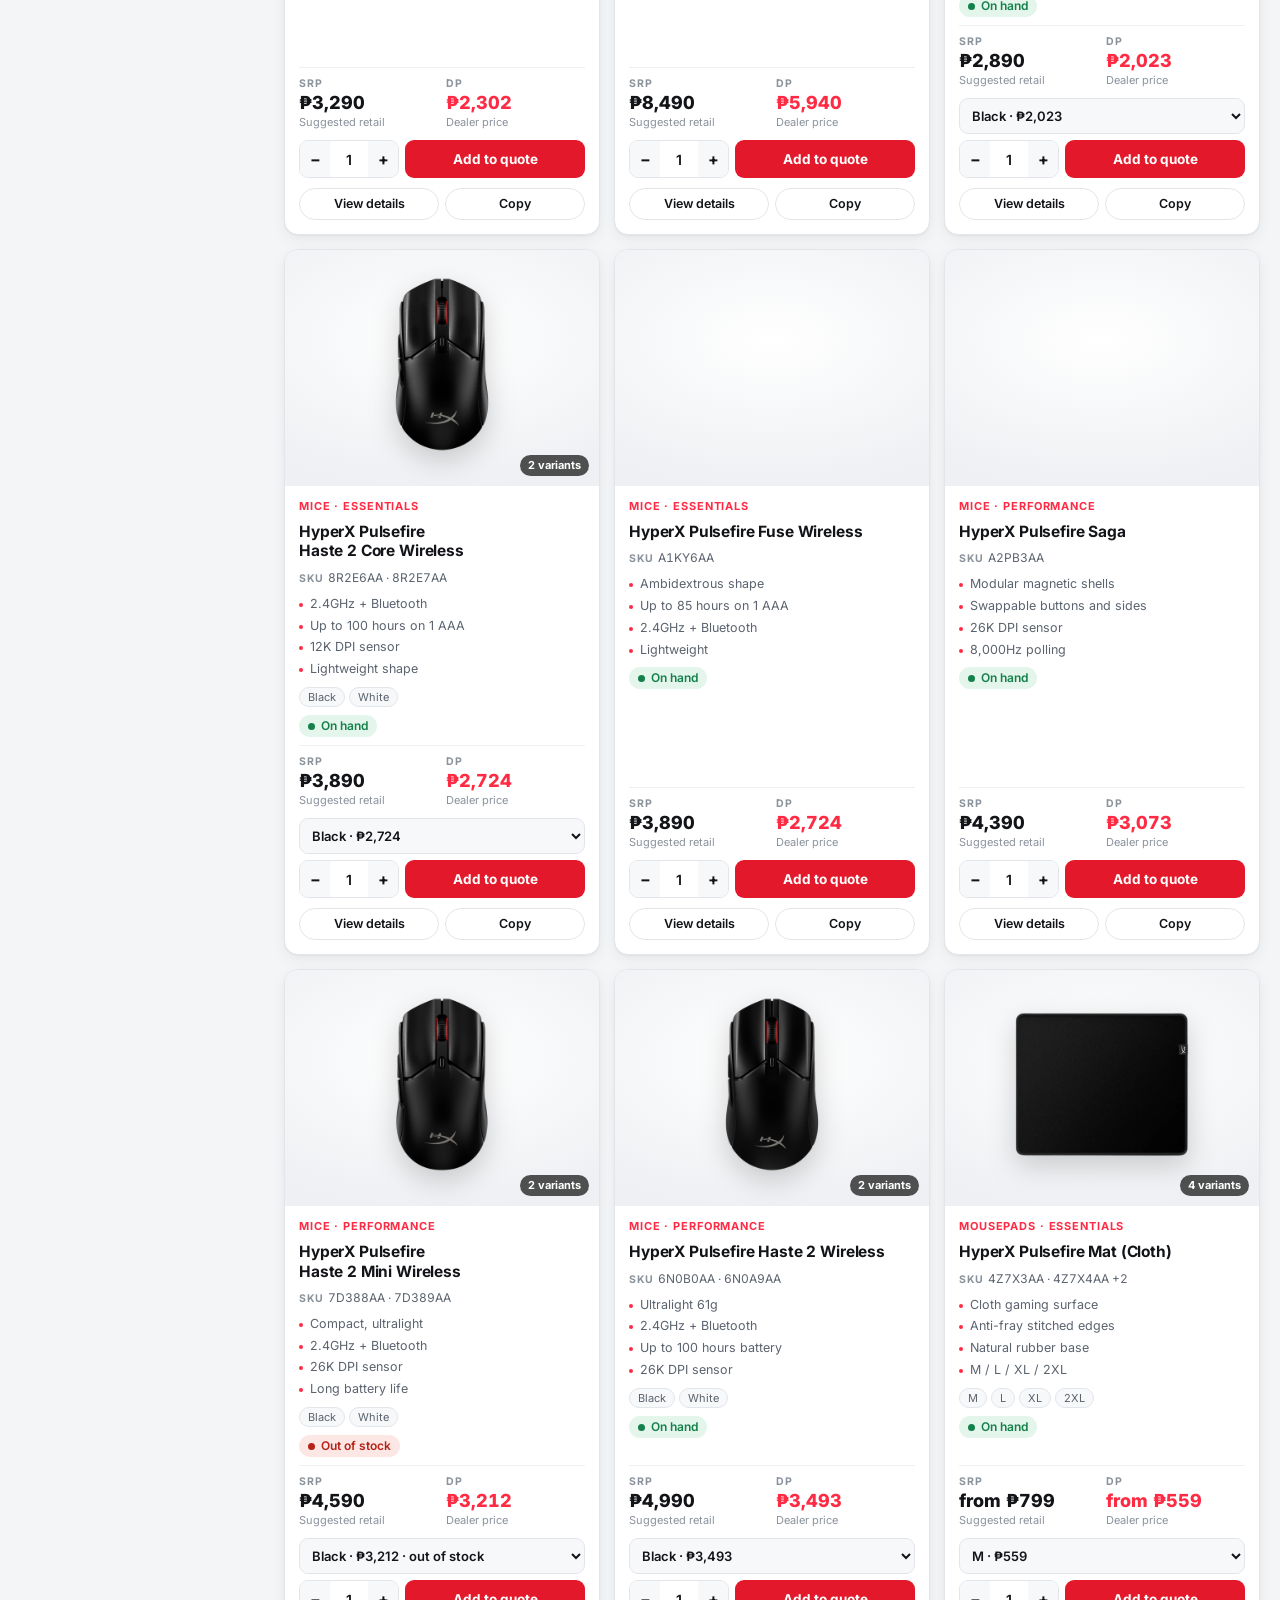
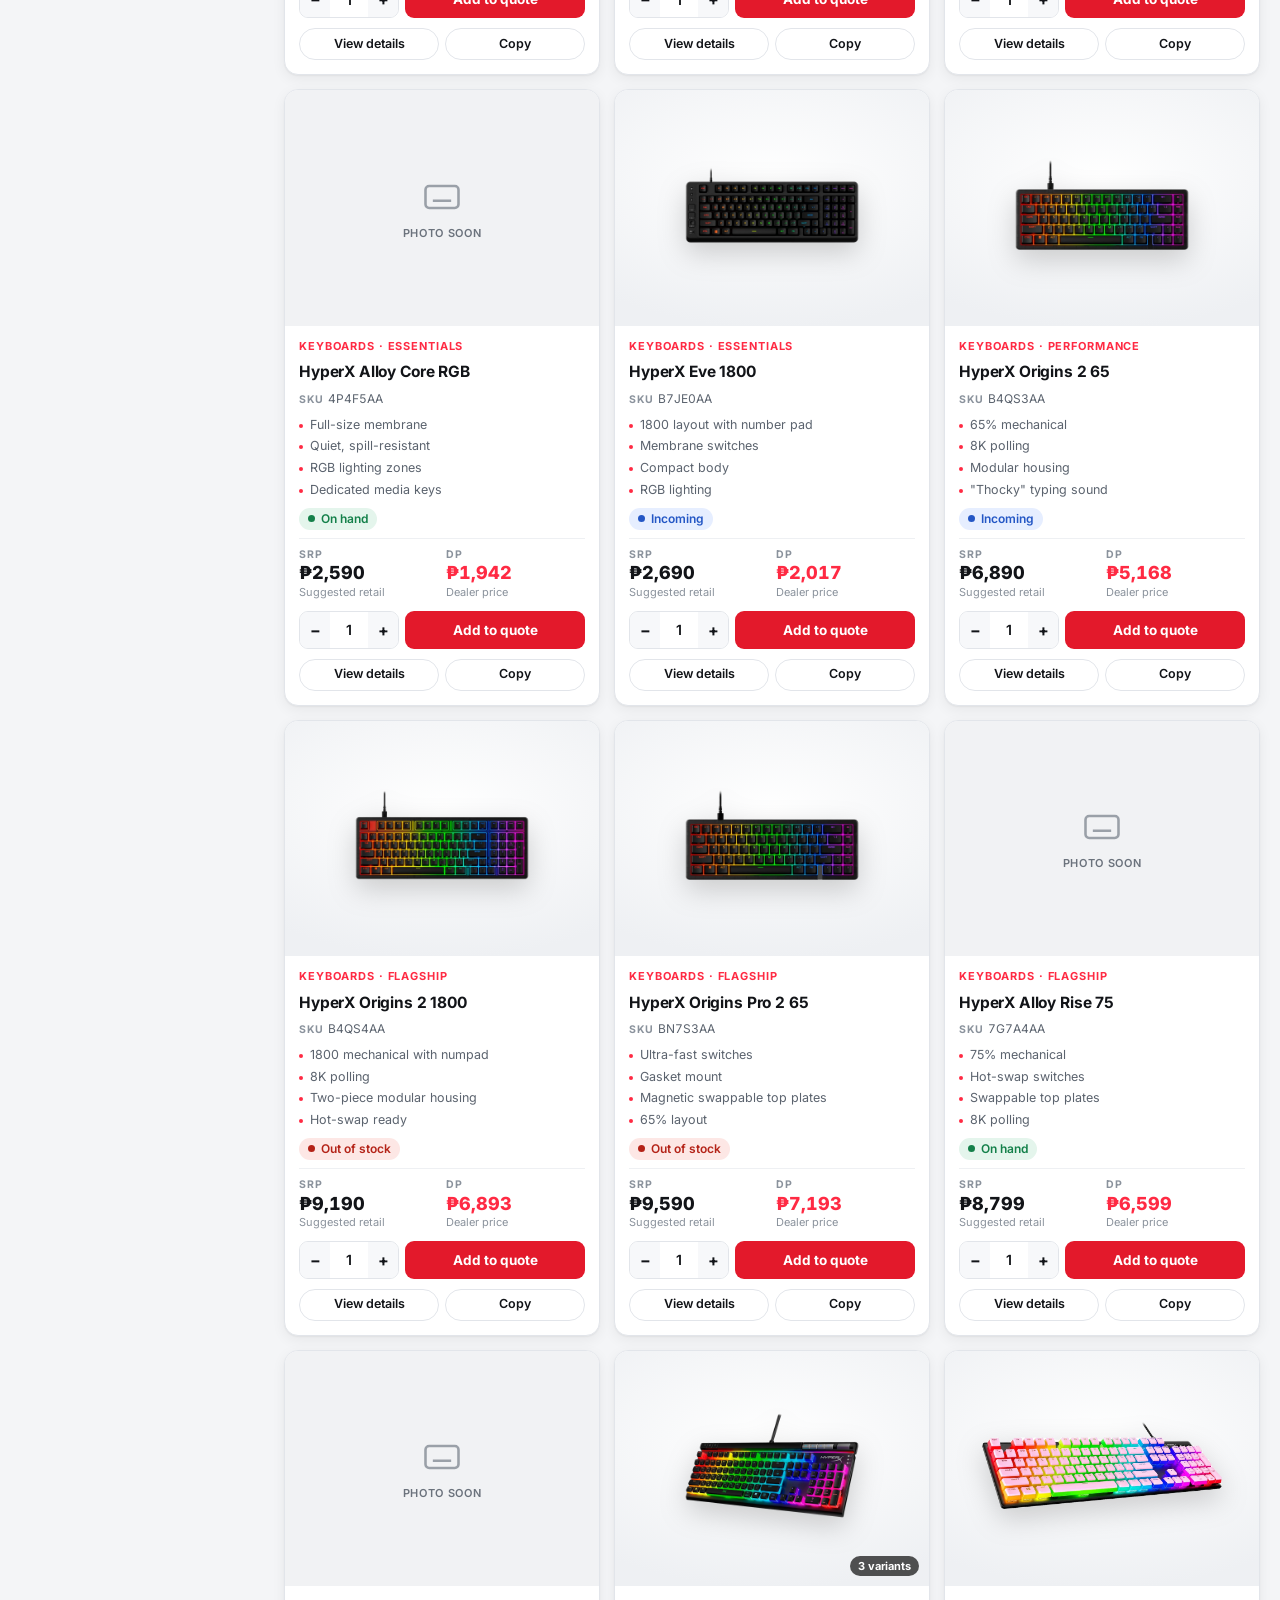
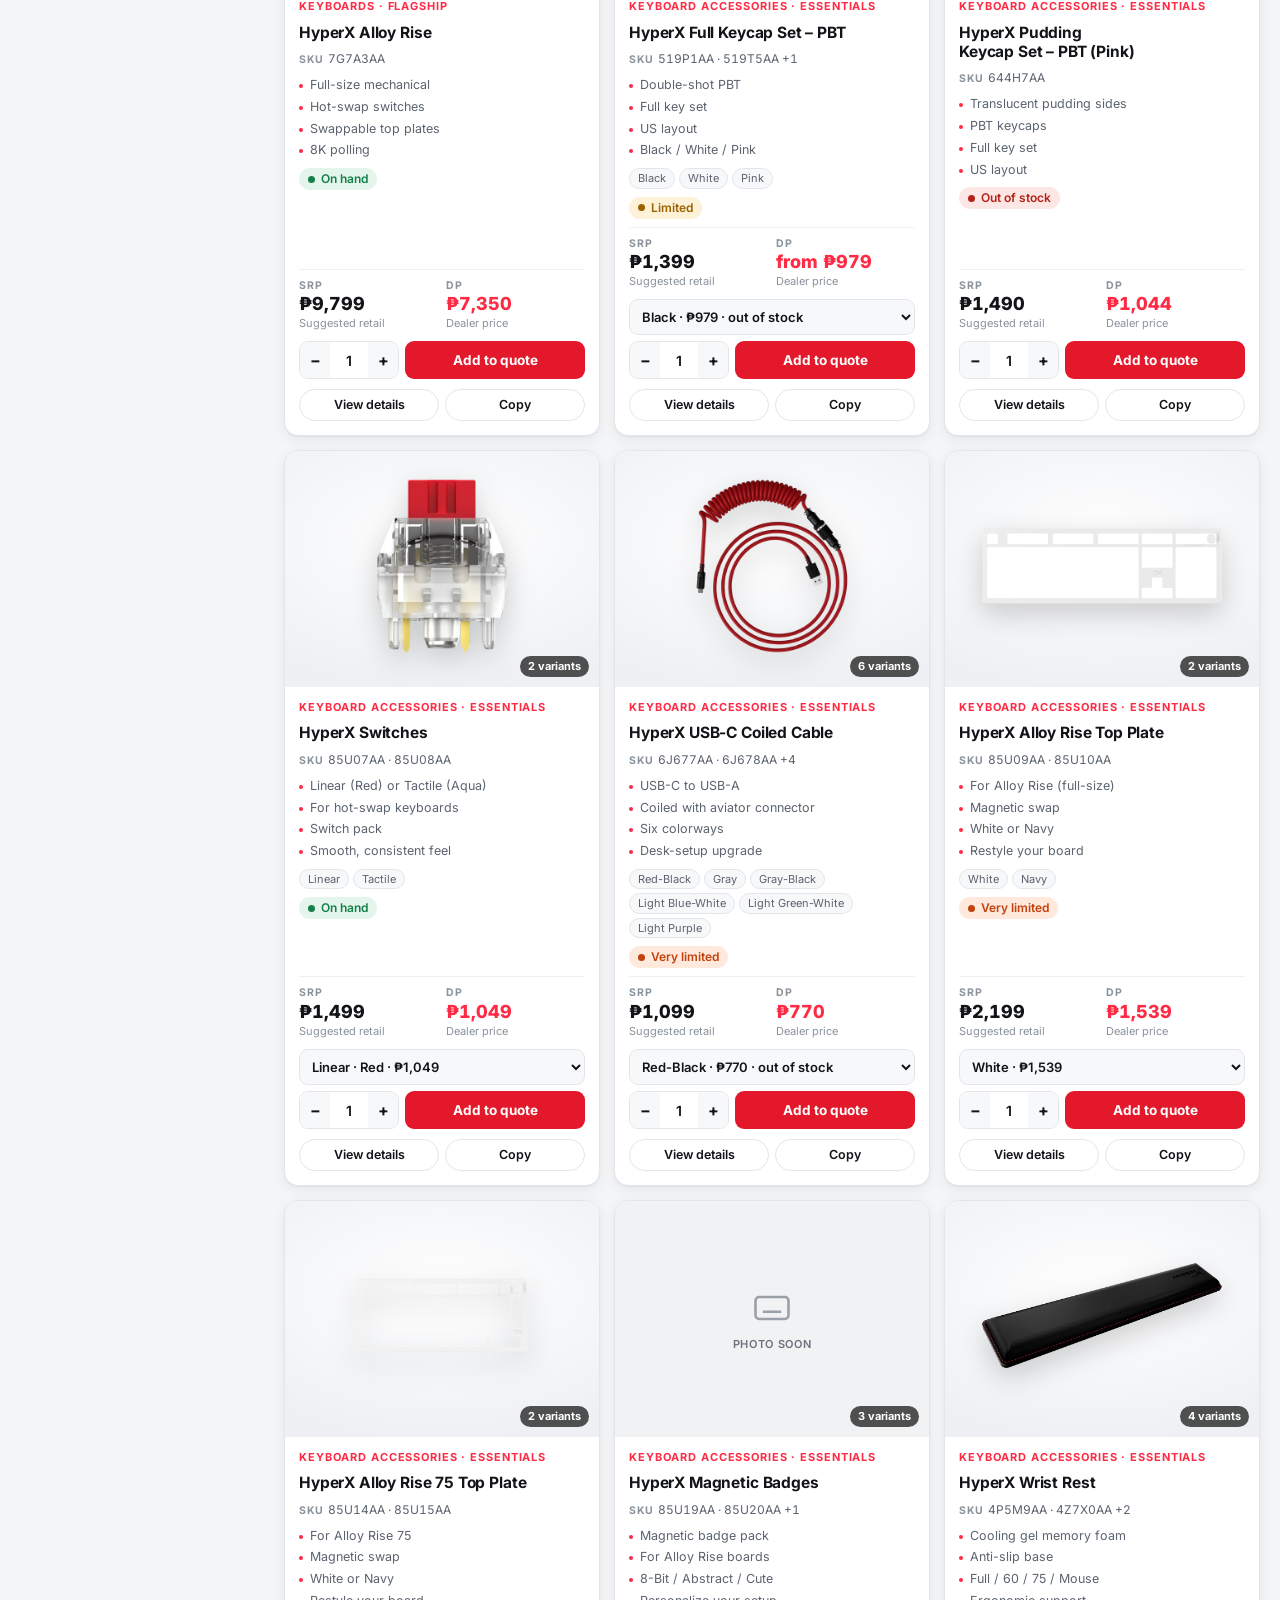
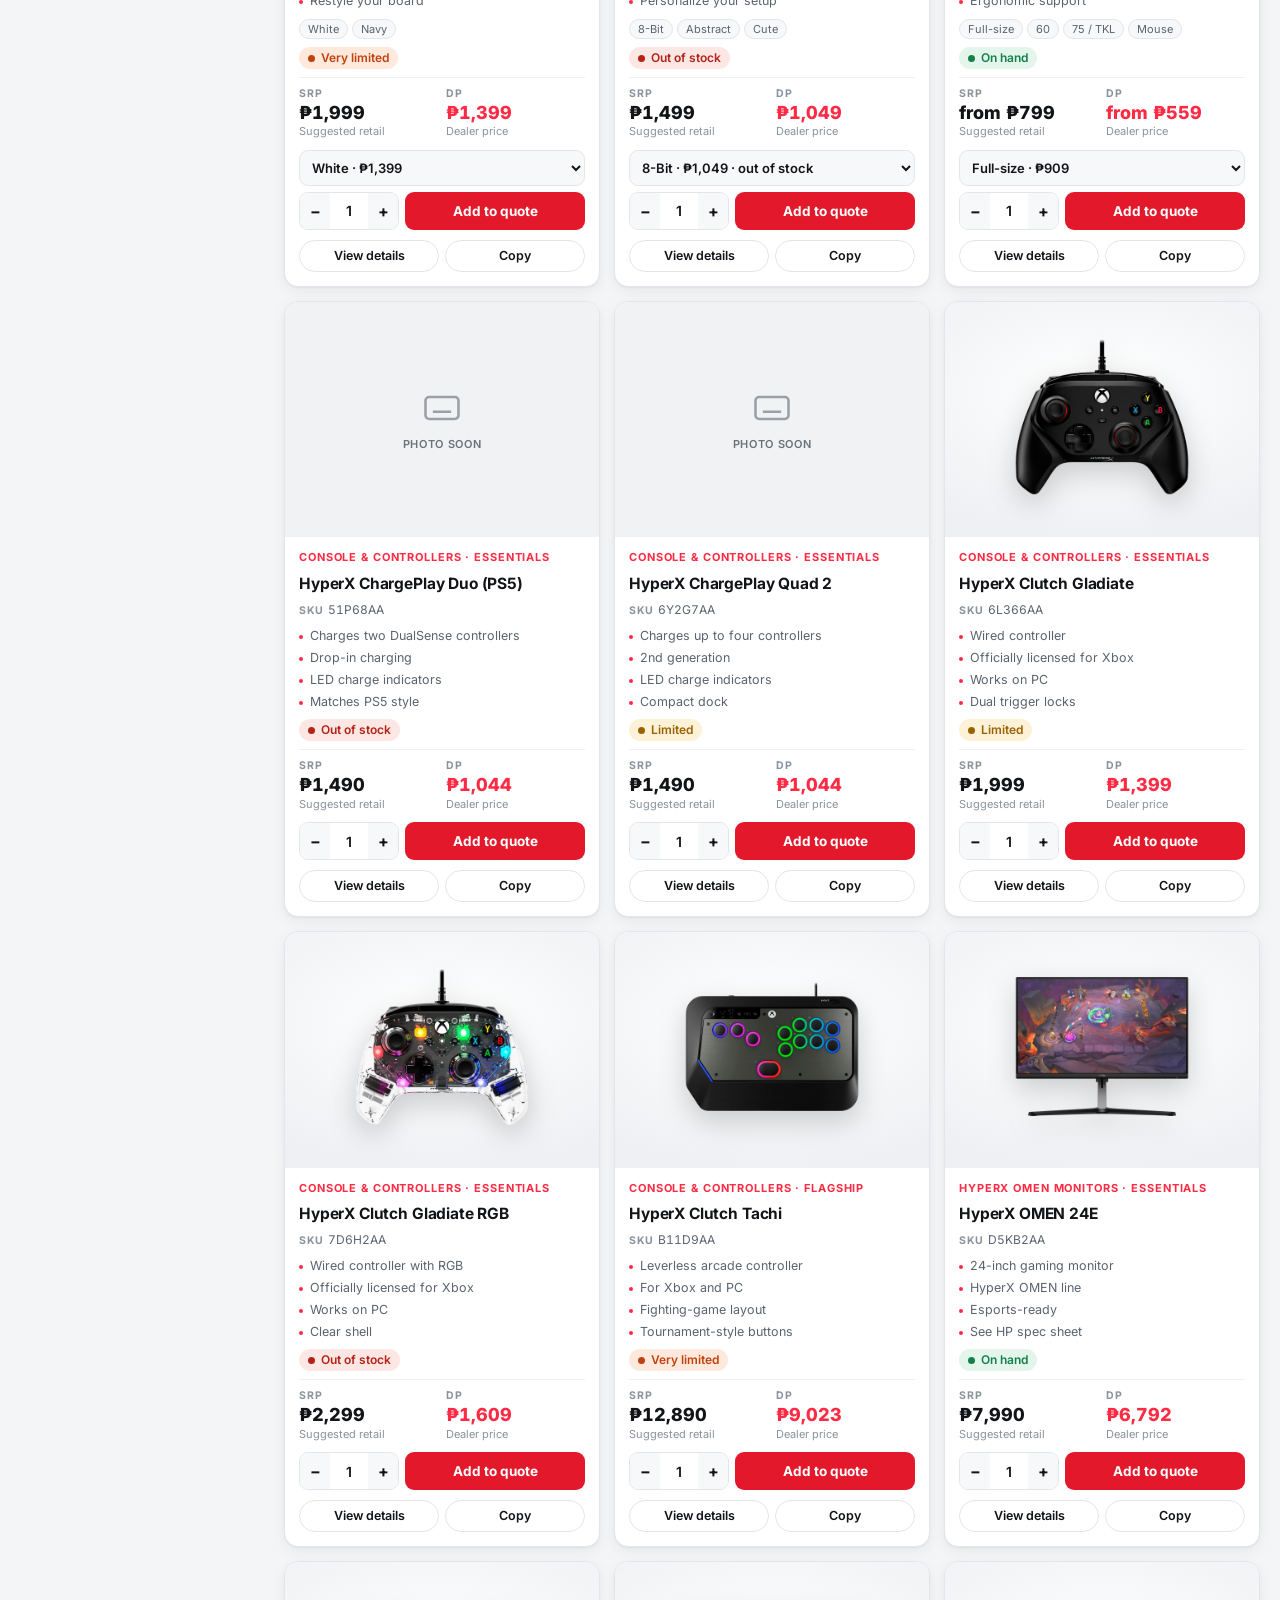
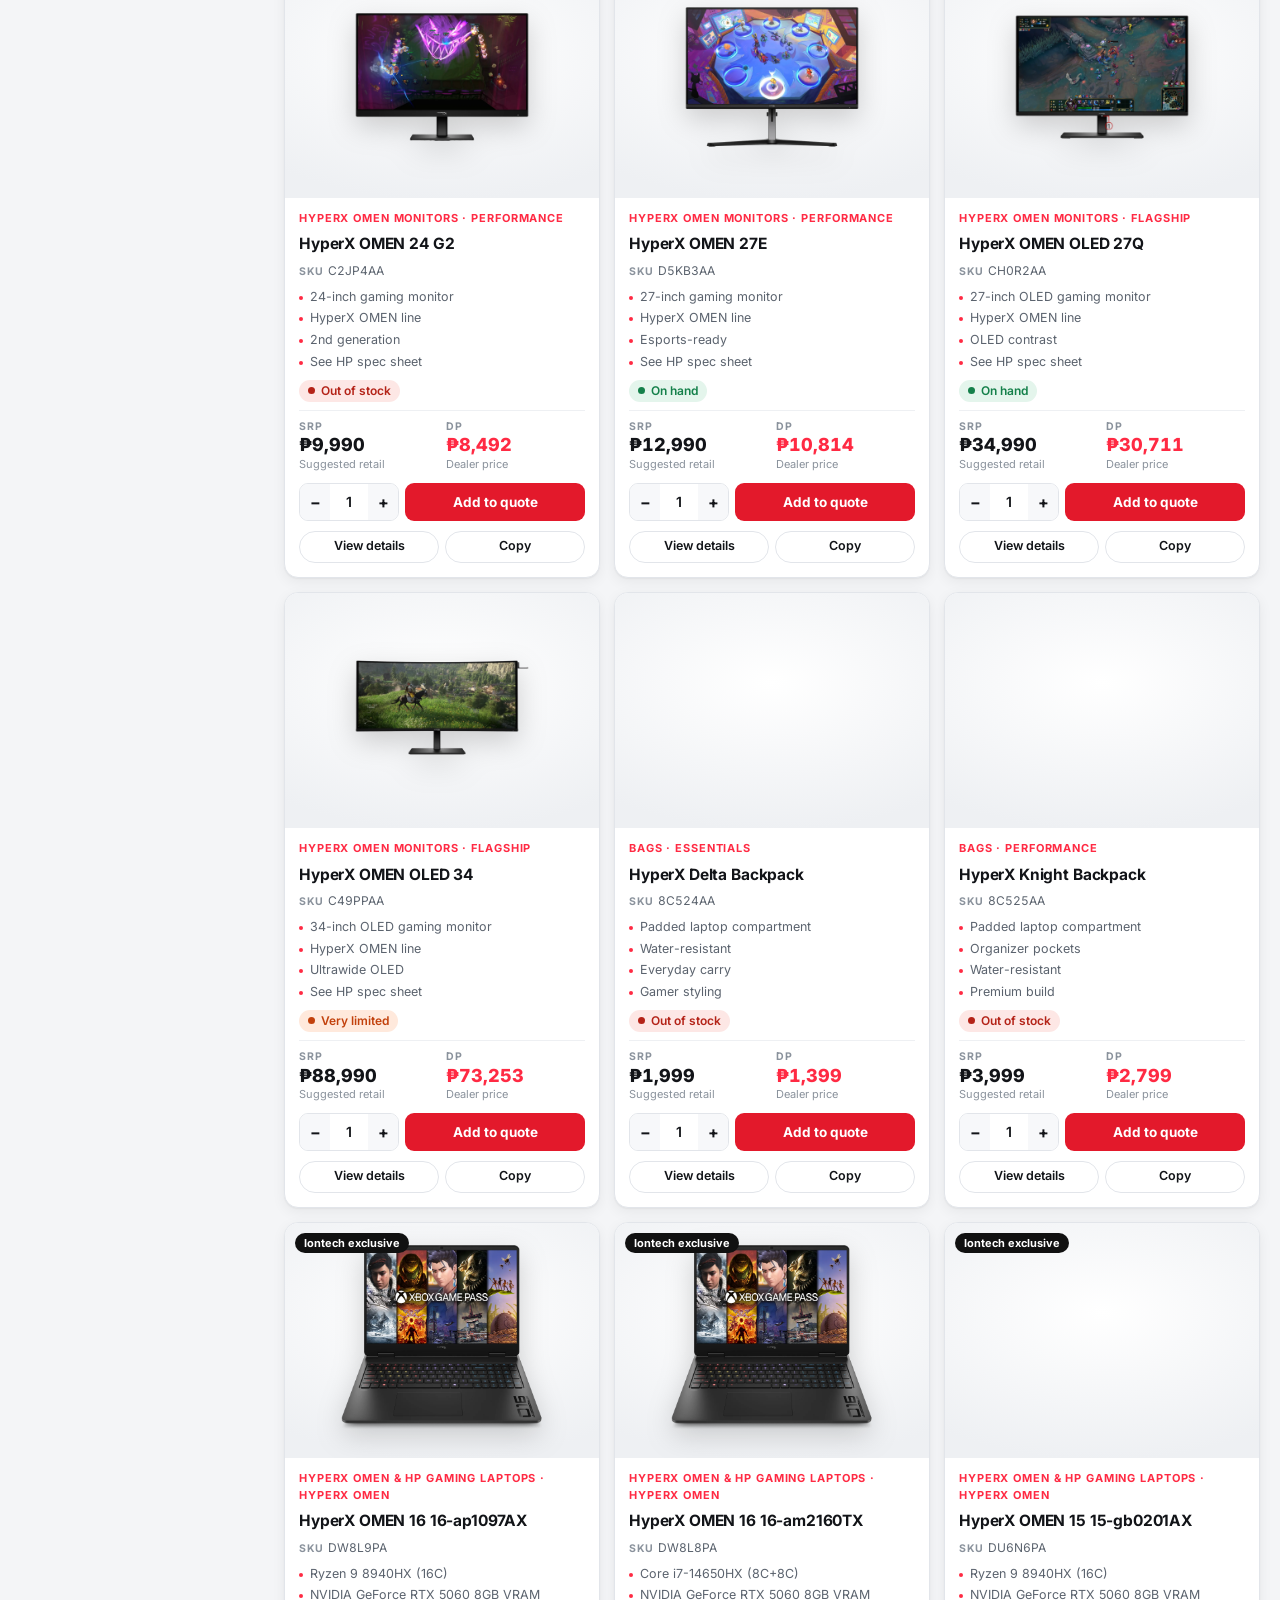
==== commit ed3c01da: "Pricelist cards: variant dropdown + quantity + Add to quote; cart becomes the final quote Co-Authore" ====
--- a/index.html
+++ b/index.html
@@ -191,10 +191,11 @@
 .chip svg{width:13px;height:13px;stroke:currentColor;fill:none;stroke-width:2.4}
 
 .products.grid{display:grid;grid-template-columns:repeat(auto-fill,minmax(250px,1fr));gap:14px}
-.padd{position:absolute;top:10px;right:10px;z-index:3;width:36px;height:36px;border-radius:50%;border:0;background:#e3192b;color:#fff;font:700 22px/1 Inter,system-ui,sans-serif;display:grid;place-items:center;cursor:pointer;box-shadow:0 4px 14px rgba(0,0,0,.35);transition:transform .12s}
-.padd:hover{transform:scale(1.08)}.padd.in{background:#fff;color:#e3192b}
-.vpop{position:absolute;top:52px;right:10px;z-index:4;min-width:230px;max-width:290px;background:var(--surface);border:1px solid var(--line);border-radius:12px;box-shadow:0 14px 34px rgba(0,0,0,.35);padding:8px}
-.vpop b{display:block;font-size:12px;margin:2px 4px 6px;color:var(--muted)}.vpop .vr{display:flex;align-items:center;gap:8px;padding:4px;font-size:12.5px}.vpop .vr span{flex:1}
+.buy{display:grid;grid-template-columns:1fr auto;gap:6px}
+.buy select{grid-column:1/-1;width:100%;height:36px;border:1px solid var(--line);border-radius:9px;background:var(--surface-2);color:var(--ink);padding:0 8px;font:600 13px Inter,system-ui,sans-serif}
+.qty{display:flex;align-items:center;border:1px solid var(--line);border-radius:9px;overflow:hidden;height:38px}.qty button{width:30px;height:100%;border:0;background:var(--surface-2);color:var(--ink);font:700 16px Inter,sans-serif;cursor:pointer}.qty input{width:38px;height:100%;border:0;background:transparent;color:var(--ink);text-align:center;font:600 14px Inter,sans-serif}
+.addq{height:38px;border:0;border-radius:9px;background:#e3192b;color:#fff;font:700 13.5px Inter,system-ui,sans-serif;cursor:pointer;display:flex;align-items:center;justify-content:center;gap:6px;width:100%}.addq:hover{filter:brightness(1.08)}.addq.ok{background:#1f8f4e}
+.buy-row{display:grid;grid-template-columns:auto 1fr;gap:6px;grid-column:1/-1}
 .card{position:relative;background:var(--surface);border:1px solid var(--line);border-radius:var(--r);box-shadow:var(--shadow);display:flex;flex-direction:column;overflow:hidden;min-width:0;transition:border-color .15s,transform .15s}
 .card:hover{border-color:color-mix(in srgb,var(--red-2) 45%,var(--line))}
 .card-media{position:relative;border:0;padding:0;background:var(--plate);aspect-ratio:4/3;cursor:pointer;display:grid;place-items:center;overflow:hidden;width:100%}
@@ -724,7 +725,7 @@
   var skuTxt=skus.length?(skus.length>2?skus.slice(0,2).join(" · ")+" +"+(skus.length-2):skus.join(" · ")):"SKU to confirm";
   var sw=p.variants.length>1?'<div class="swatches">'+p.variants.slice(0,6).map(function(v){return '<span class="sw">'+esc(v.label.split(" · ")[0])+'</span>'}).join("")+(p.variants.length>6?'<span class="sw">+'+(p.variants.length-6)+'</span>':"")+'</div>':"";
   var addable=p.variants.some(function(v){return v.sku});
-  return '<article class="card" data-id="'+p.id+'">'+(addable?'<button type="button" class="padd" data-padd="'+p.id+'" title="Add to quote table" aria-label="Add '+esc(p.name)+' to quote table">+</button>':"")+
+  return '<article class="card" data-id="'+p.id+'">'+
    '<button type="button" class="card-media" data-open="'+p.id+'" aria-label="View details for '+esc(p.name)+'">'+media(p)+
      '<span class="media-badges">'+(sp?'<span class="mbadge sp">Special price</span>':"")+(p.ltb?'<span class="mbadge ltb">Last-time-buy</span>':"")+(p.badge?'<span class="mbadge">'+esc(p.badge)+'</span>':"")+'</span>'+
      (p.variants.length>1?'<span class="vcount">'+p.variants.length+' variants</span>':"")+'</button>'+
@@ -738,6 +739,7 @@
        '<div class="price srp"><span class="lbl">SRP</span><span class="val'+(srp?"":" na")+'">'+(srp?rangeText(srp):(p.priceNote||"Ask your AM"))+'</span><span class="sub">Suggested retail</span></div>'+
        (sp?'<div class="price sp"><span class="lbl">SPECIAL PRICE</span><span class="val">'+rangeText(sp)+'</span><span class="was">DP '+rangeText(dp)+'</span>'+(save?'<span class="save">Save up to '+peso(save)+'</span>':"")+'</div>'
           :'<div class="price dp"><span class="lbl">DP</span><span class="val'+(dp?"":" na")+'">'+(dp?rangeText(dp):"Ask your AM")+'</span><span class="sub">Dealer price</span></div>')+'</div>'+
+     (addable?buyBox(p):"")+
      '<div class="card-actions"><button type="button" class="btn btn-sm" data-open="'+p.id+'">View details</button><button type="button" class="btn btn-sm copy-spec" data-copy="'+p.id+'" title="Copy model, SKUs, SRP and DP to paste in a chat or email">Copy</button></div></div>'+
    '</div></article>'}
 
@@ -986,15 +988,15 @@
 /* ---------- quote table (+) for everyone; logged to Pipes only for signed-in Iontech sales ---------- */
 if(typeof HXCart!=="undefined")HXCart.init({context:"pricelist",basis:"DP / special price",canLog:function(){return !!XS},page:"pricelist"});
 function cartItem(p,v){var pr=vPrice(p,v),sp=vSP(p,v);return {sku:base(v.sku),desc:p.name+(v.label&&p.variants.length>1?" · "+v.label:""),price:sp!=null?sp:pr.dp,srp:pr.srp}}
-function closeVpop(){var o=document.querySelector(".vpop");if(o)o.remove()}
-document.addEventListener("click",function(e){var b=e.target.closest("[data-padd]");
-  if(!b){if(!e.target.closest(".vpop"))closeVpop();return}
-  e.preventDefault();e.stopPropagation();var p=DATA.products.filter(function(x){return x.id===b.dataset.padd})[0];if(!p||typeof HXCart==="undefined")return;
-  var vs=p.variants.filter(function(v){return v.sku});
-  if(vs.length===1){HXCart.add(cartItem(p,vs[0]));b.classList.add("in");b.textContent="✓";return}
-  var open=document.querySelector(".vpop");closeVpop();if(open&&open.parentNode===null&&open.dataset.p===p.id)return;
-  var d=document.createElement("div");d.className="vpop";d.dataset.p=p.id;d.innerHTML='<b>Add which variant?</b>'+vs.map(function(v){var it=cartItem(p,v);return '<div class="vr"><span>'+esc(v.label||it.sku)+'<br><small class="sku">'+esc(it.sku)+' · '+(it.price!=null?peso(it.price):"—")+'</small></span>'+HXCart.btn(it)+'</div>'}).join("");
-  b.closest(".card").appendChild(d);HXCart.mark()},true);
+function buyBox(p){var vs=p.variants.filter(function(v){return v.sku});
+  return '<div class="buy" data-buy="'+p.id+'">'+(vs.length>1?'<select aria-label="Variant">'+vs.map(function(v,k){var it=cartItem(p,v);return '<option value="'+k+'">'+esc(v.label||it.sku)+' · '+(it.price!=null?peso(it.price):"price TBA")+(vLevel(p,v)==="out"?" · out of stock":"")+'</option>'}).join("")+'</select>':"")+
+    '<div class="buy-row"><div class="qty"><button type="button" data-q="-1" aria-label="Less">−</button><input inputmode="numeric" value="1" aria-label="Quantity"><button type="button" data-q="1" aria-label="More">+</button></div><button type="button" class="addq" data-addq>Add to quote</button></div></div>'}
+document.addEventListener("click",function(e){var bx=e.target.closest("[data-buy]");if(!bx)return;var inp=bx.querySelector(".qty input");
+  if(e.target.dataset.q){inp.value=Math.max(1,(Math.round(+inp.value)||1)+(+e.target.dataset.q));return}
+  if(!e.target.closest("[data-addq]")||typeof HXCart==="undefined")return;
+  var p=DATA.products.filter(function(x){return x.id===bx.dataset.buy})[0];if(!p)return;var vs=p.variants.filter(function(v){return v.sku}),sel=bx.querySelector("select"),v=vs[sel?+sel.value:0];
+  var q=Math.max(1,Math.round(+inp.value)||1),it=cartItem(p,v);it.qty=q;HXCart.add(it);
+  var btn=bx.querySelector("[data-addq]");btn.classList.add("ok");btn.textContent="✓ Added "+q;clearTimeout(btn._t);btn._t=setTimeout(function(){btn.classList.remove("ok");btn.textContent="Add to quote"},1600);inp.value=1});
 function xMark(){if(typeof HXCart!=="undefined"&&XS)setTimeout(HXCart.mark,0)}
 function xRefresh(){xMark();var keep=!$("#detailModal").hidden&&/^#p-/.test(location.hash);renderNav();renderWelcome();setView(state.view);if(keep)openDetail(location.hash.slice(3),false)}
 function xLoad(){return HXAuth.api("stock",{}).then(function(d){
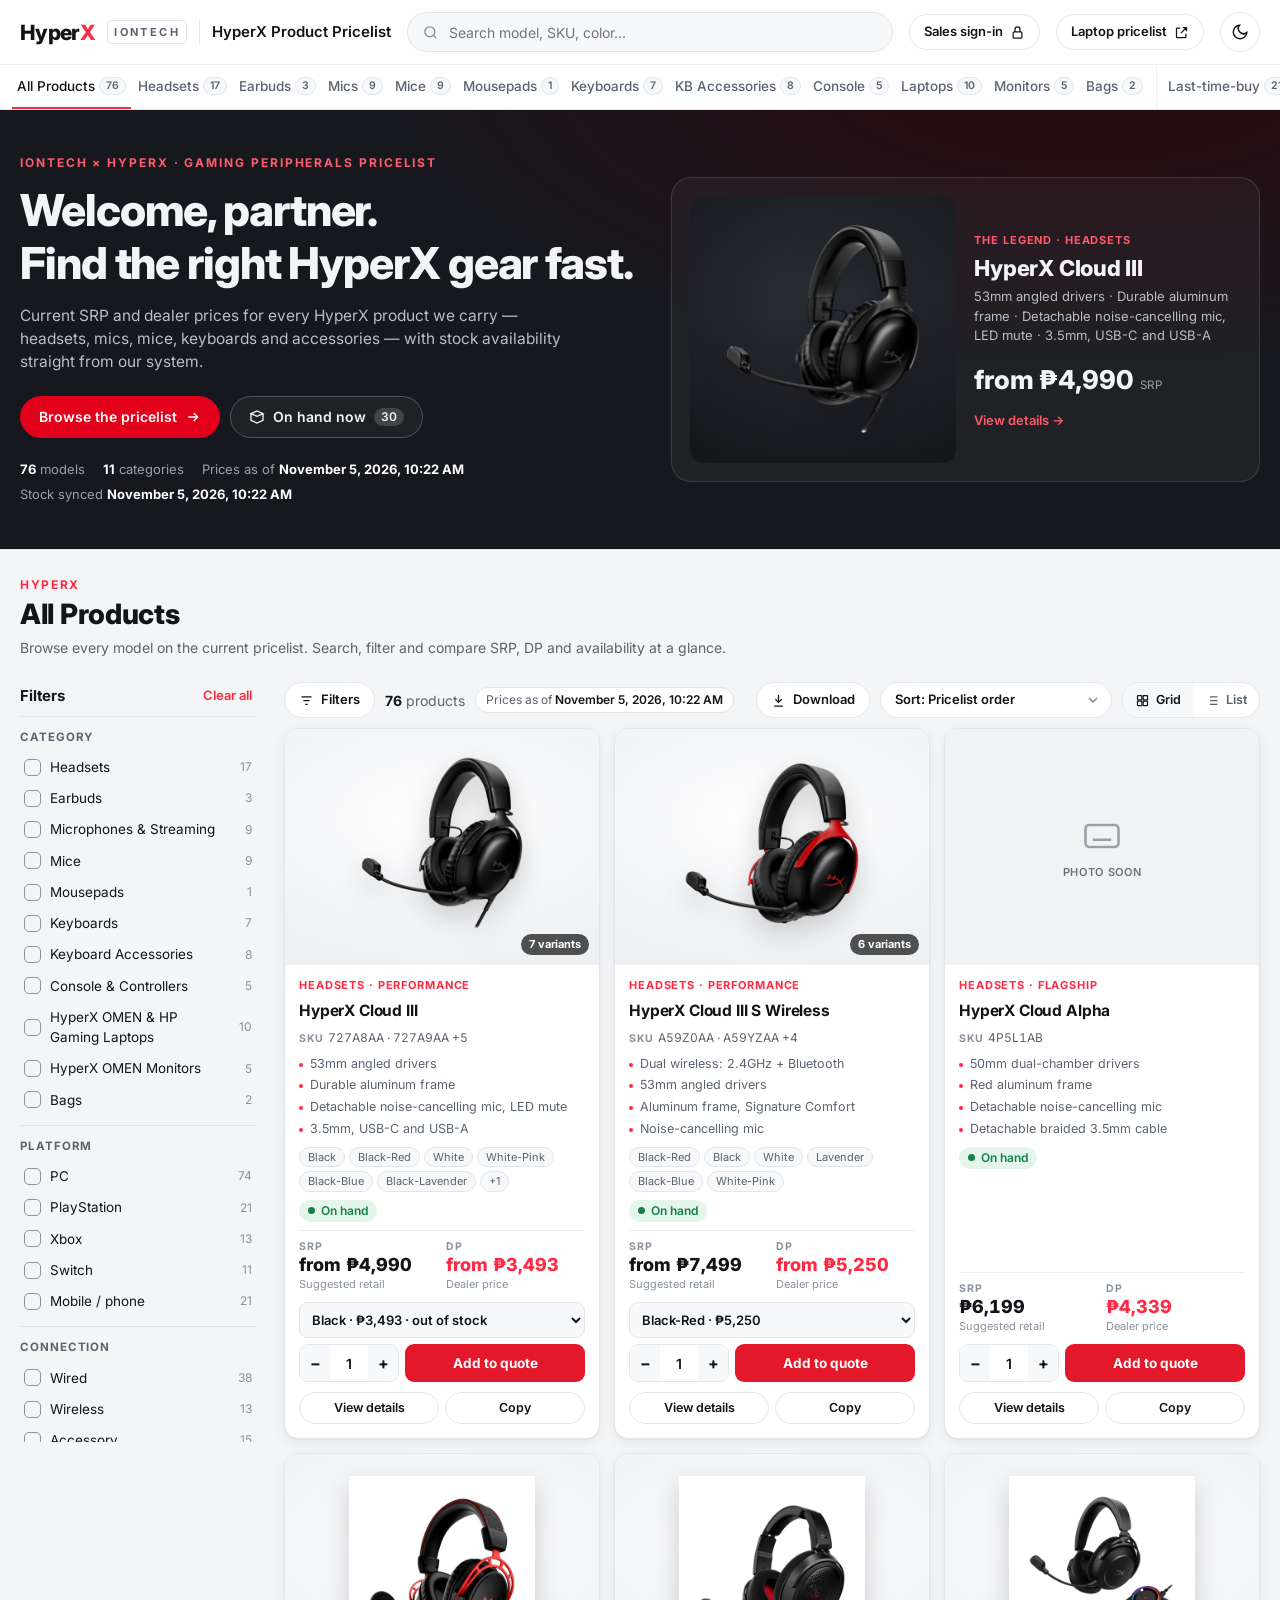
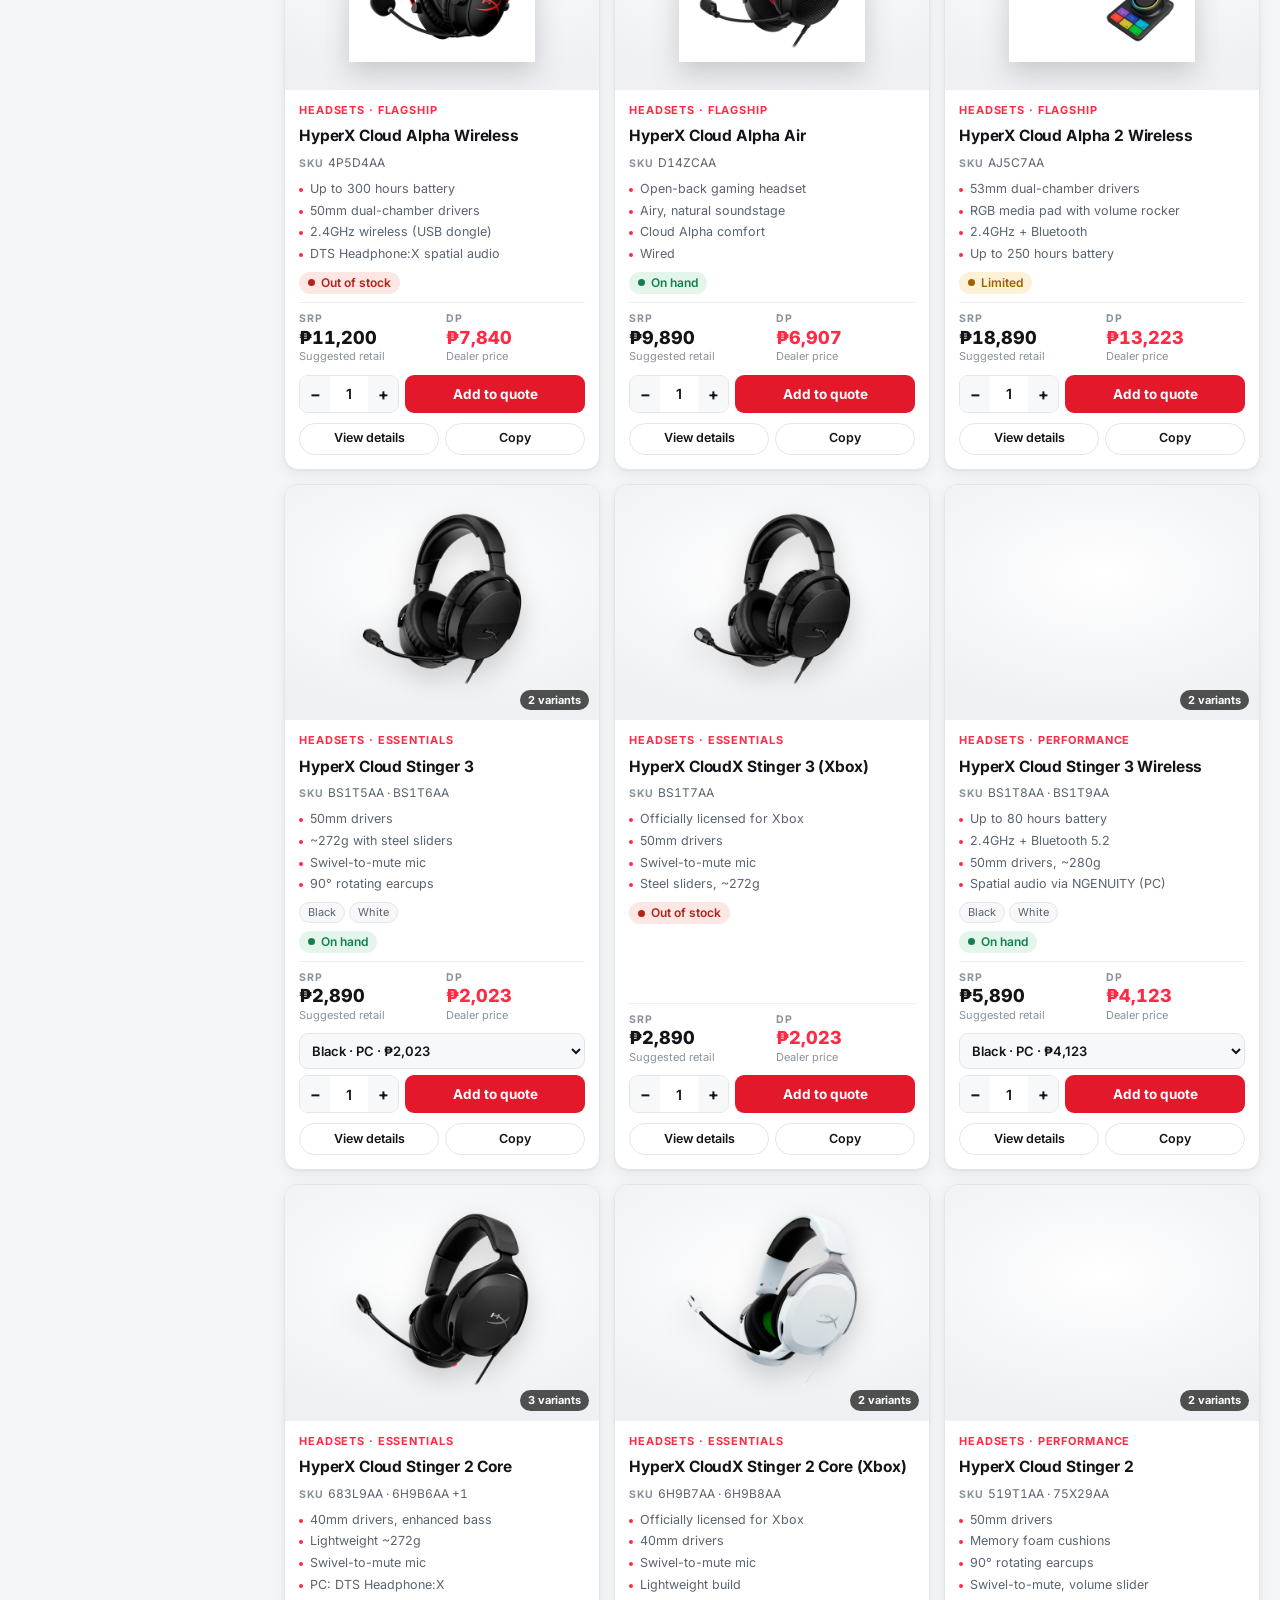
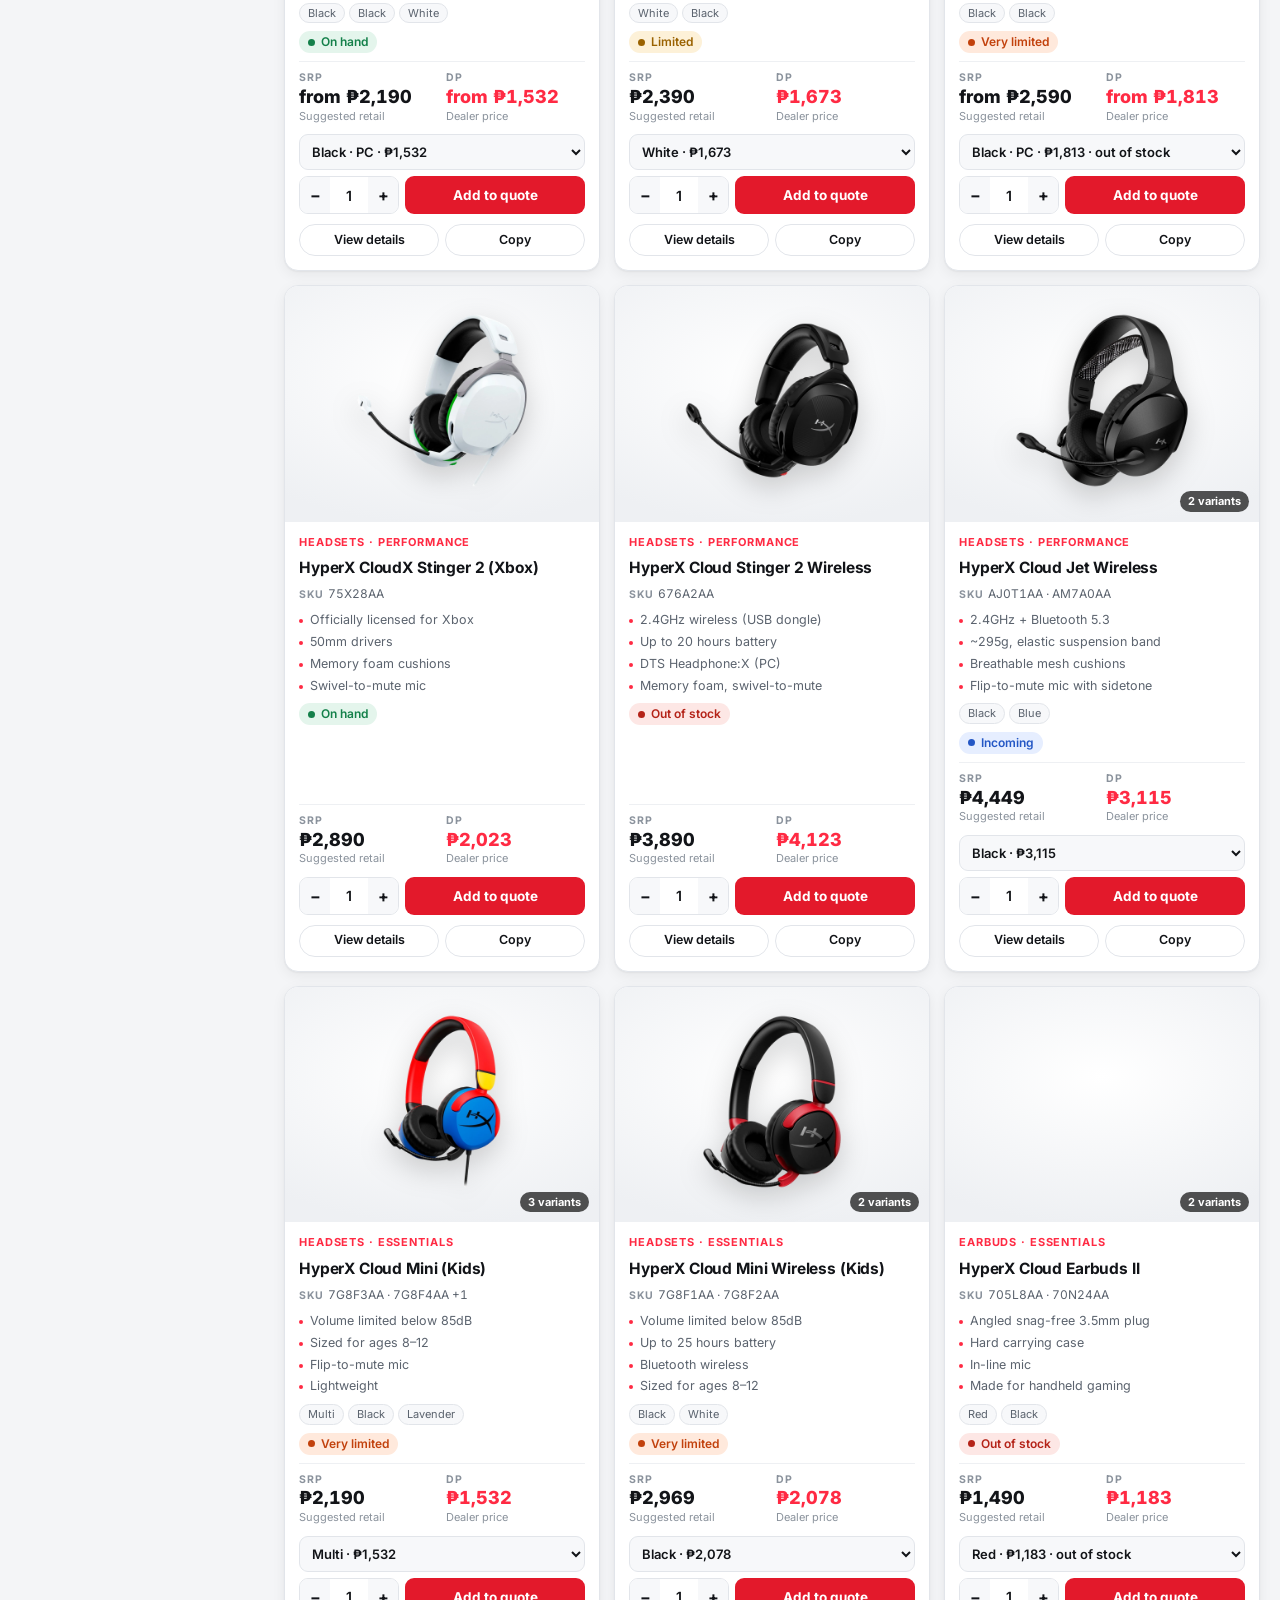
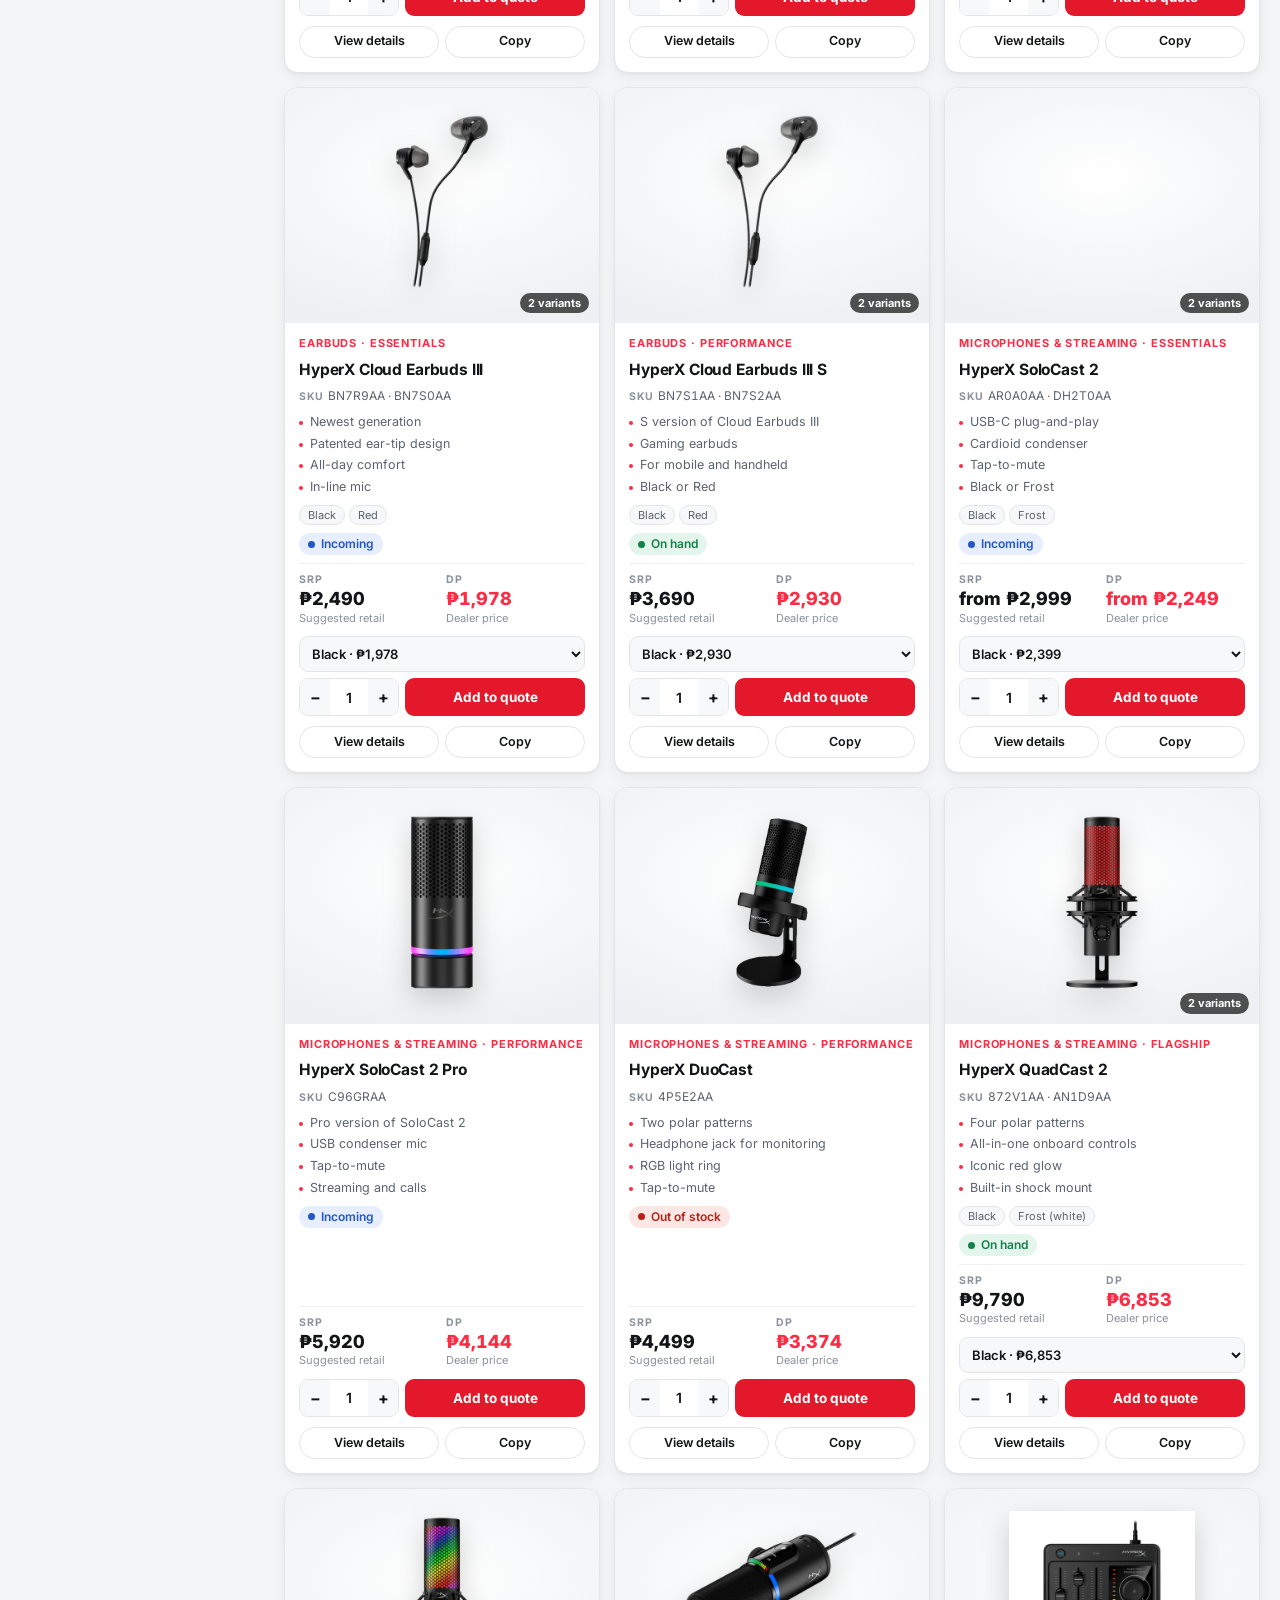
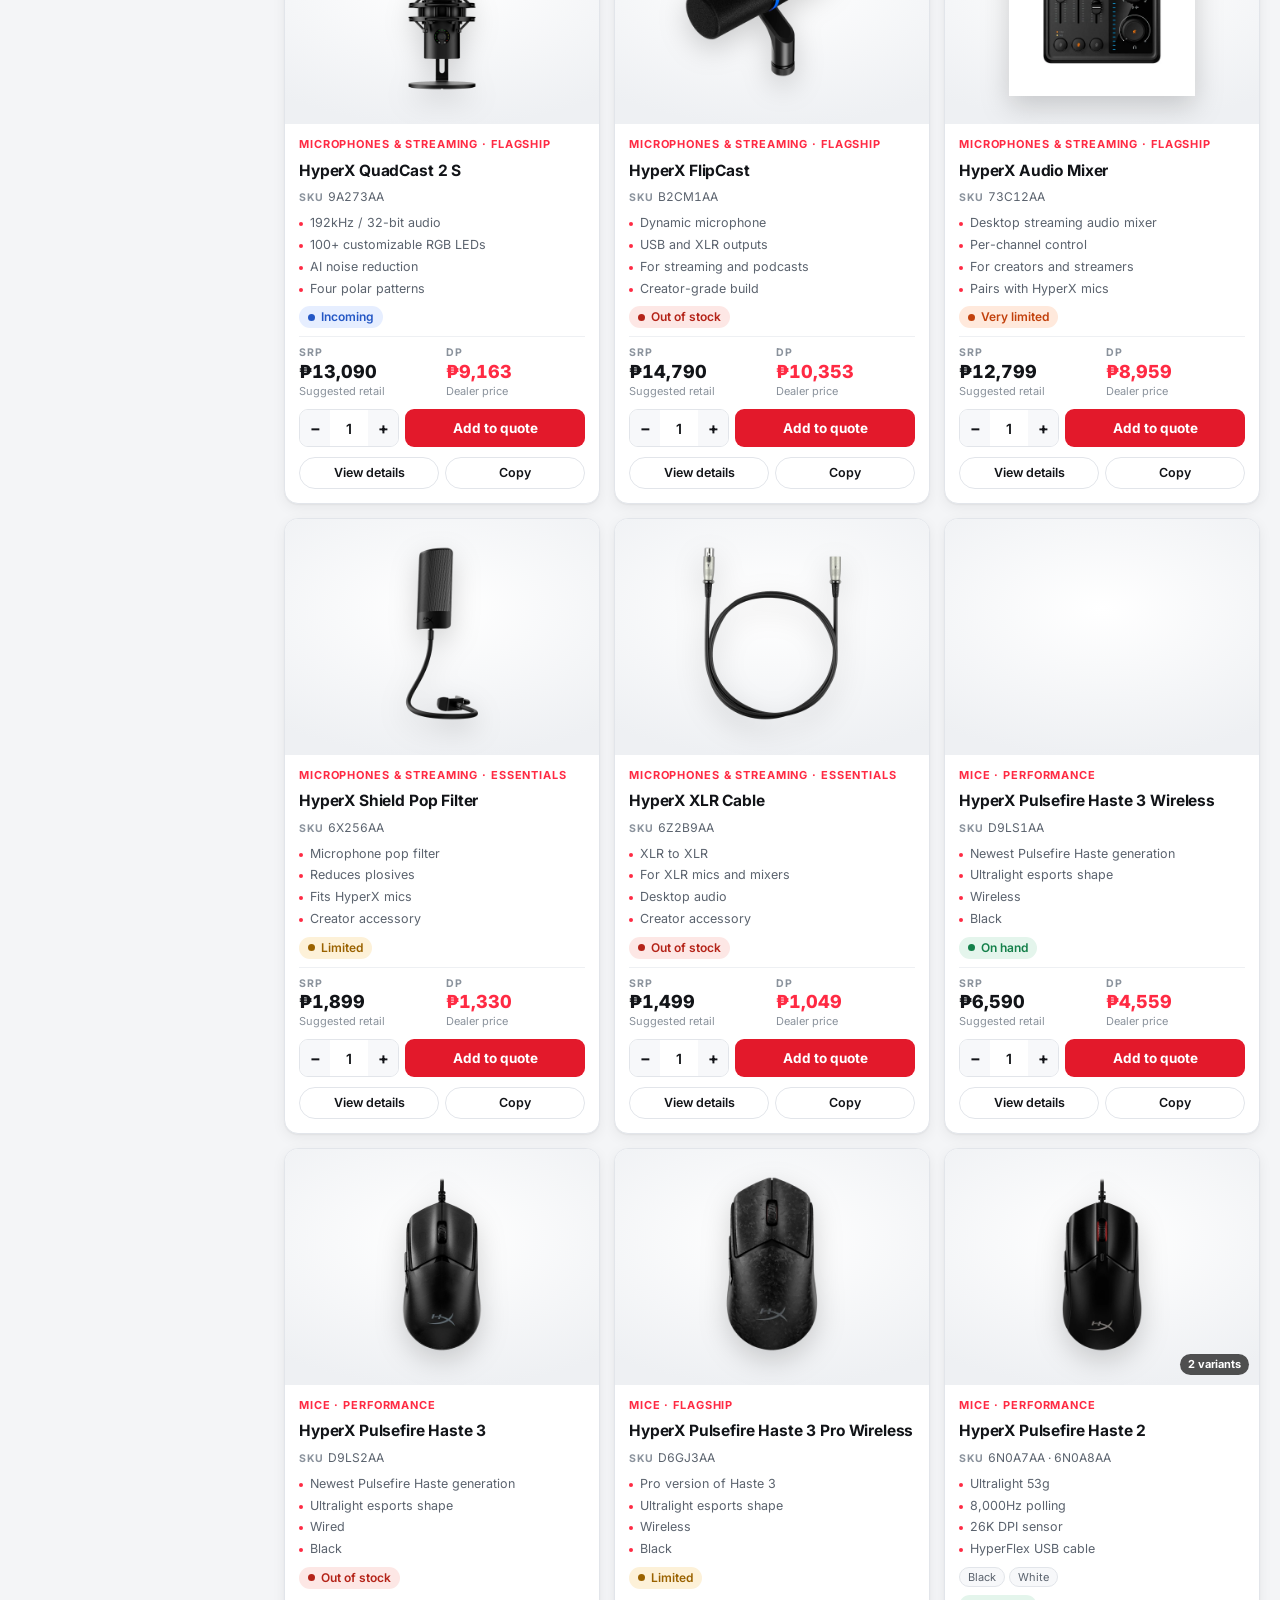
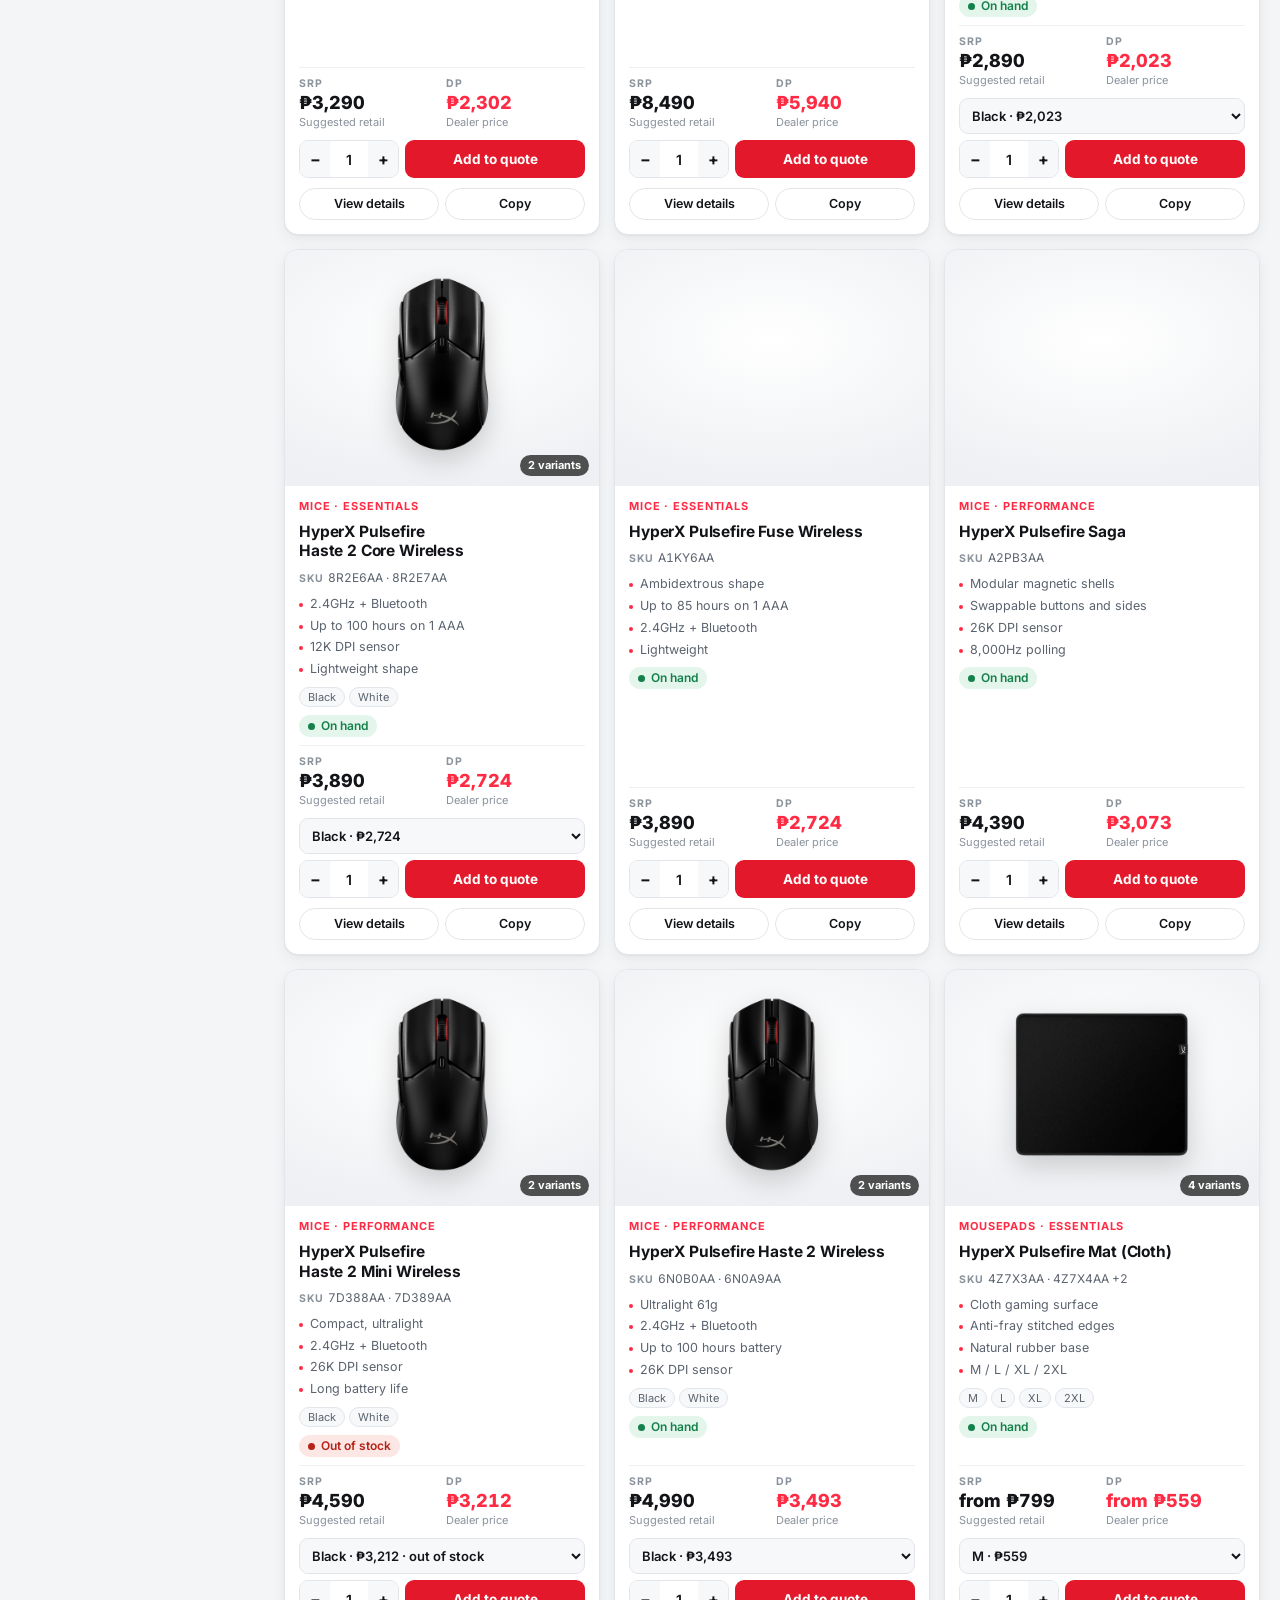
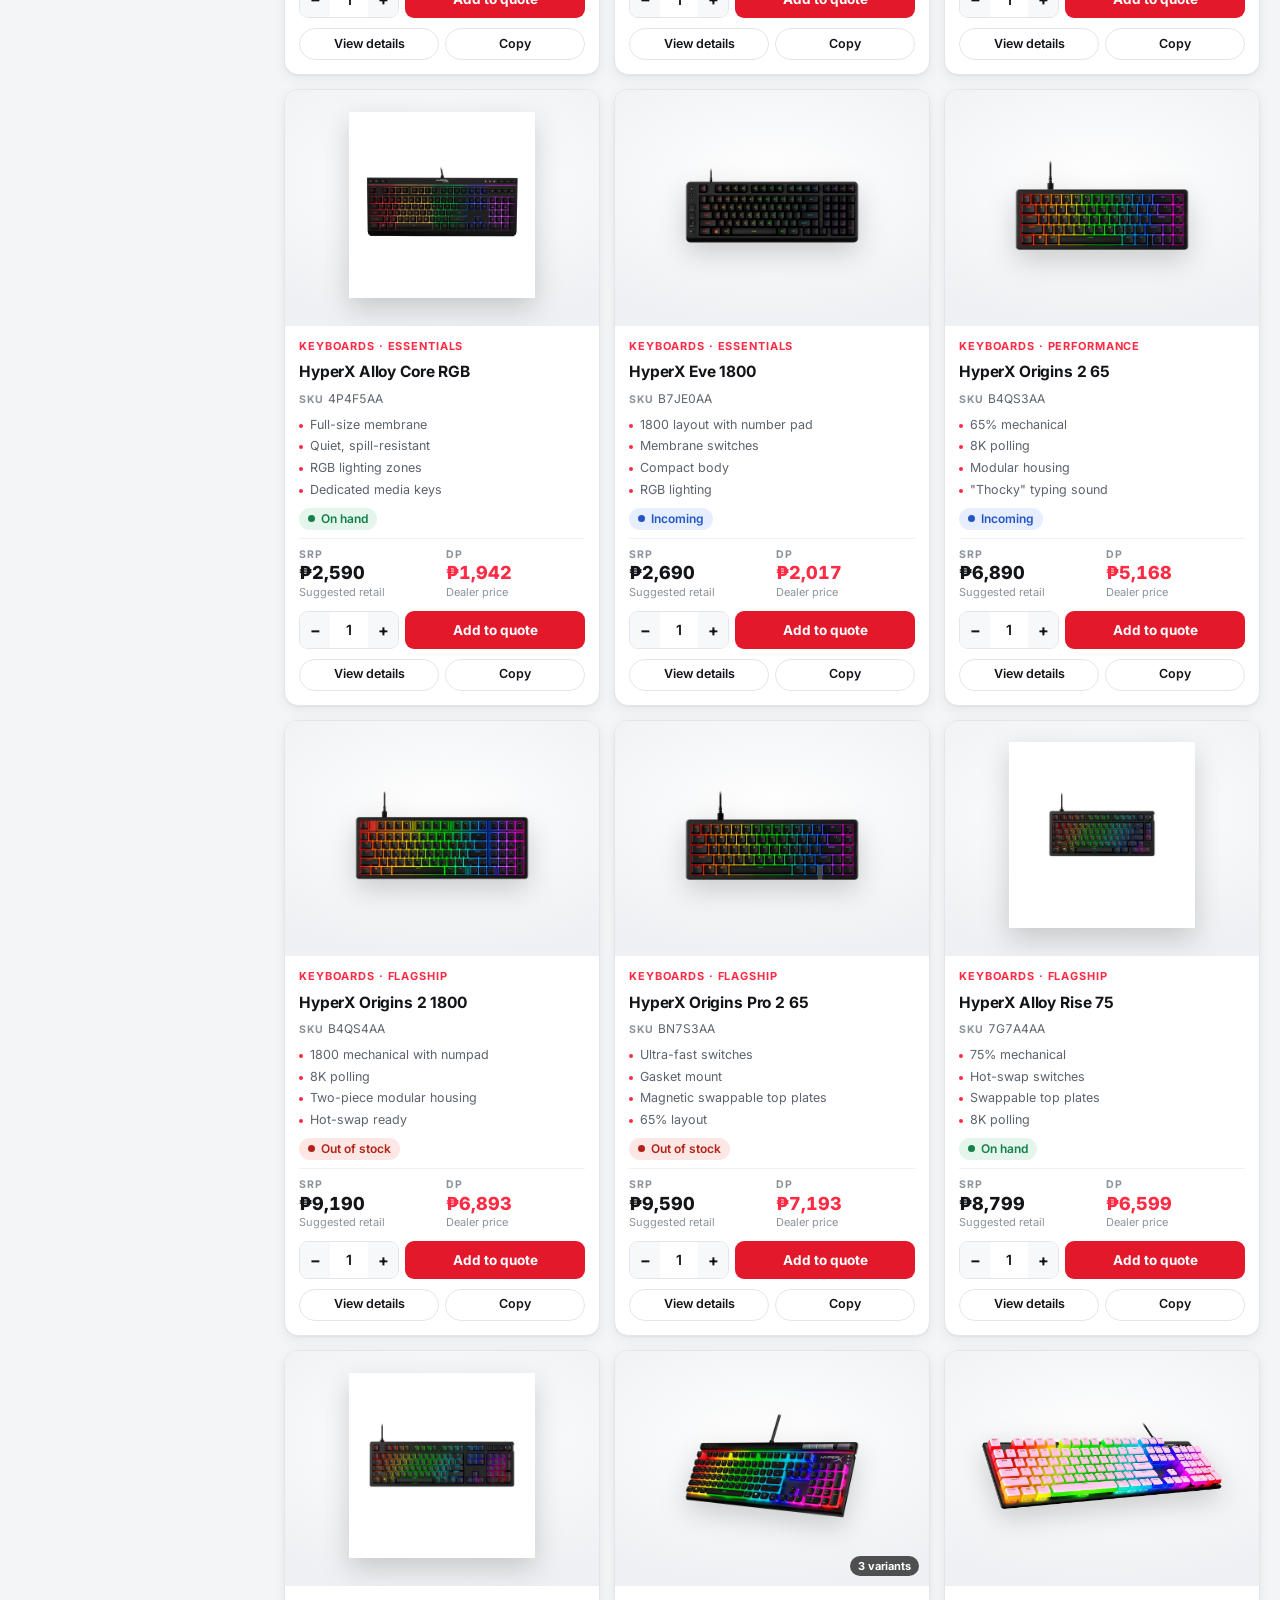
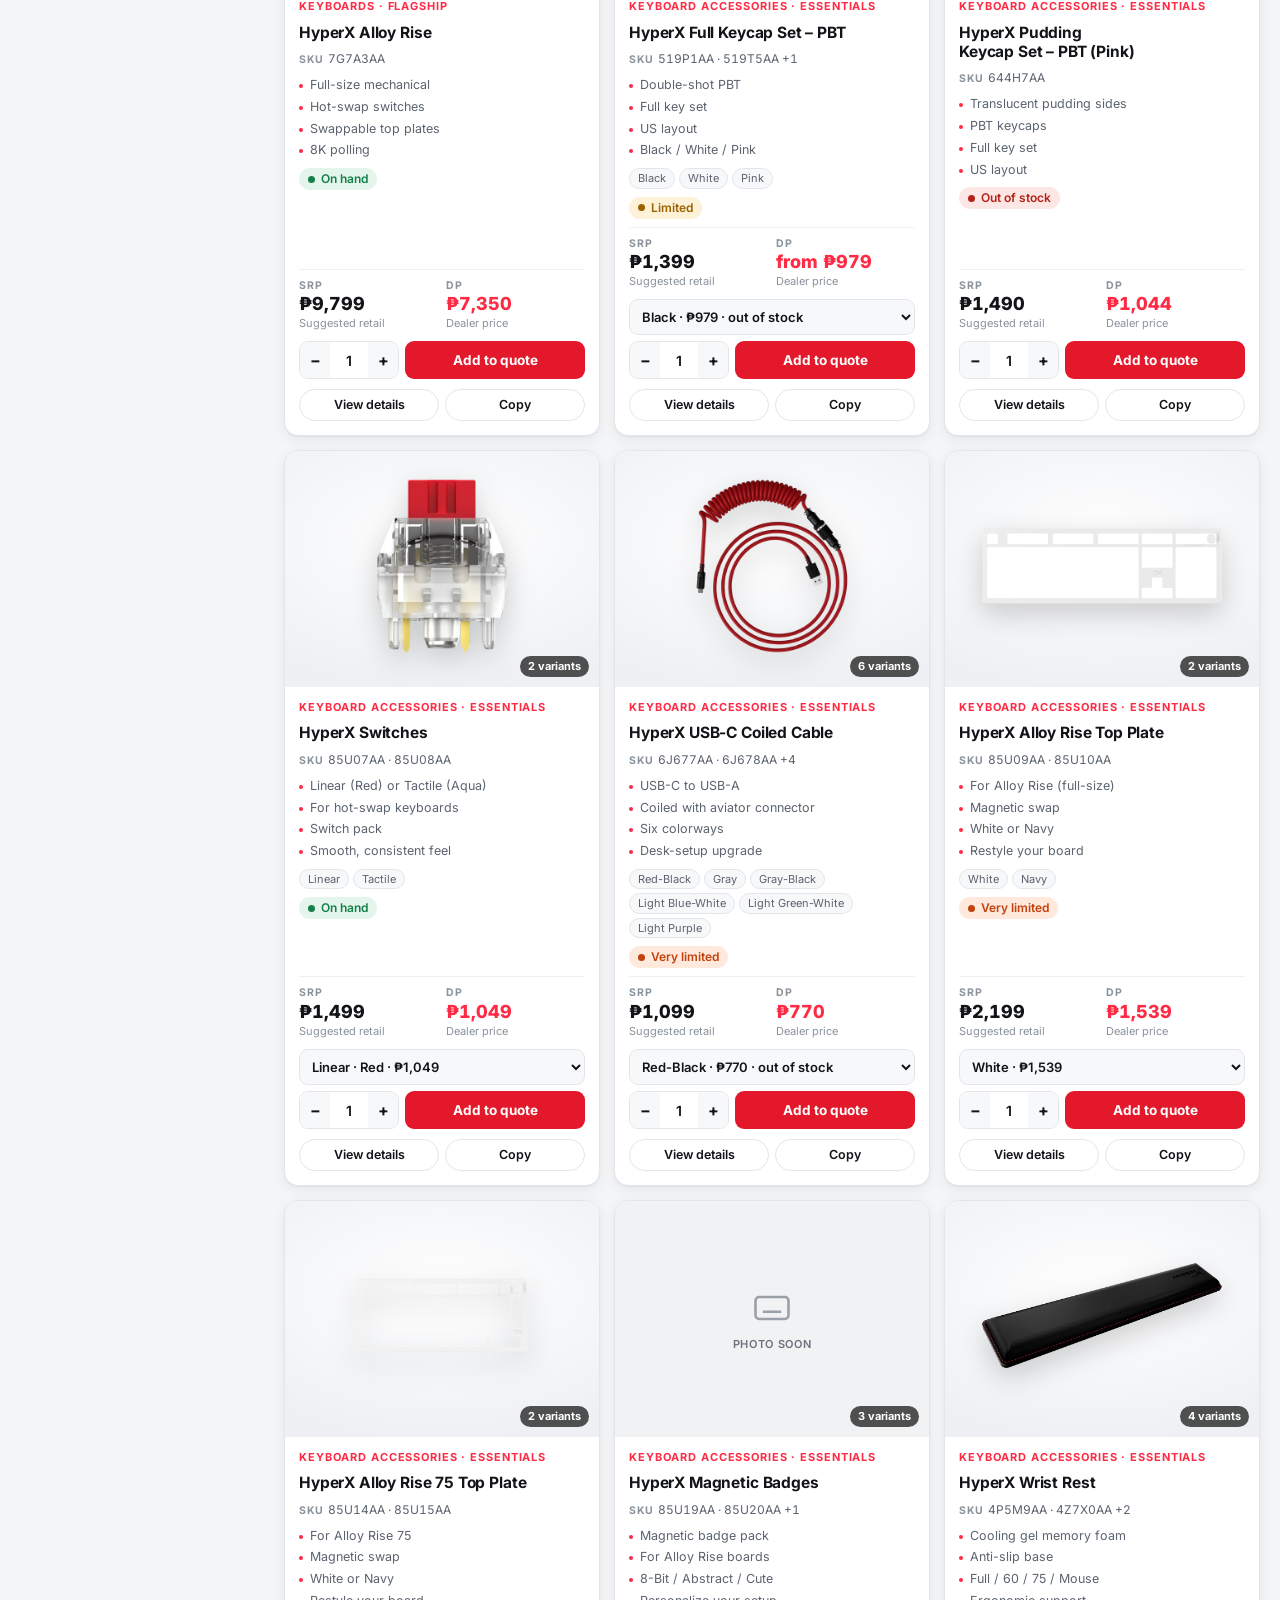
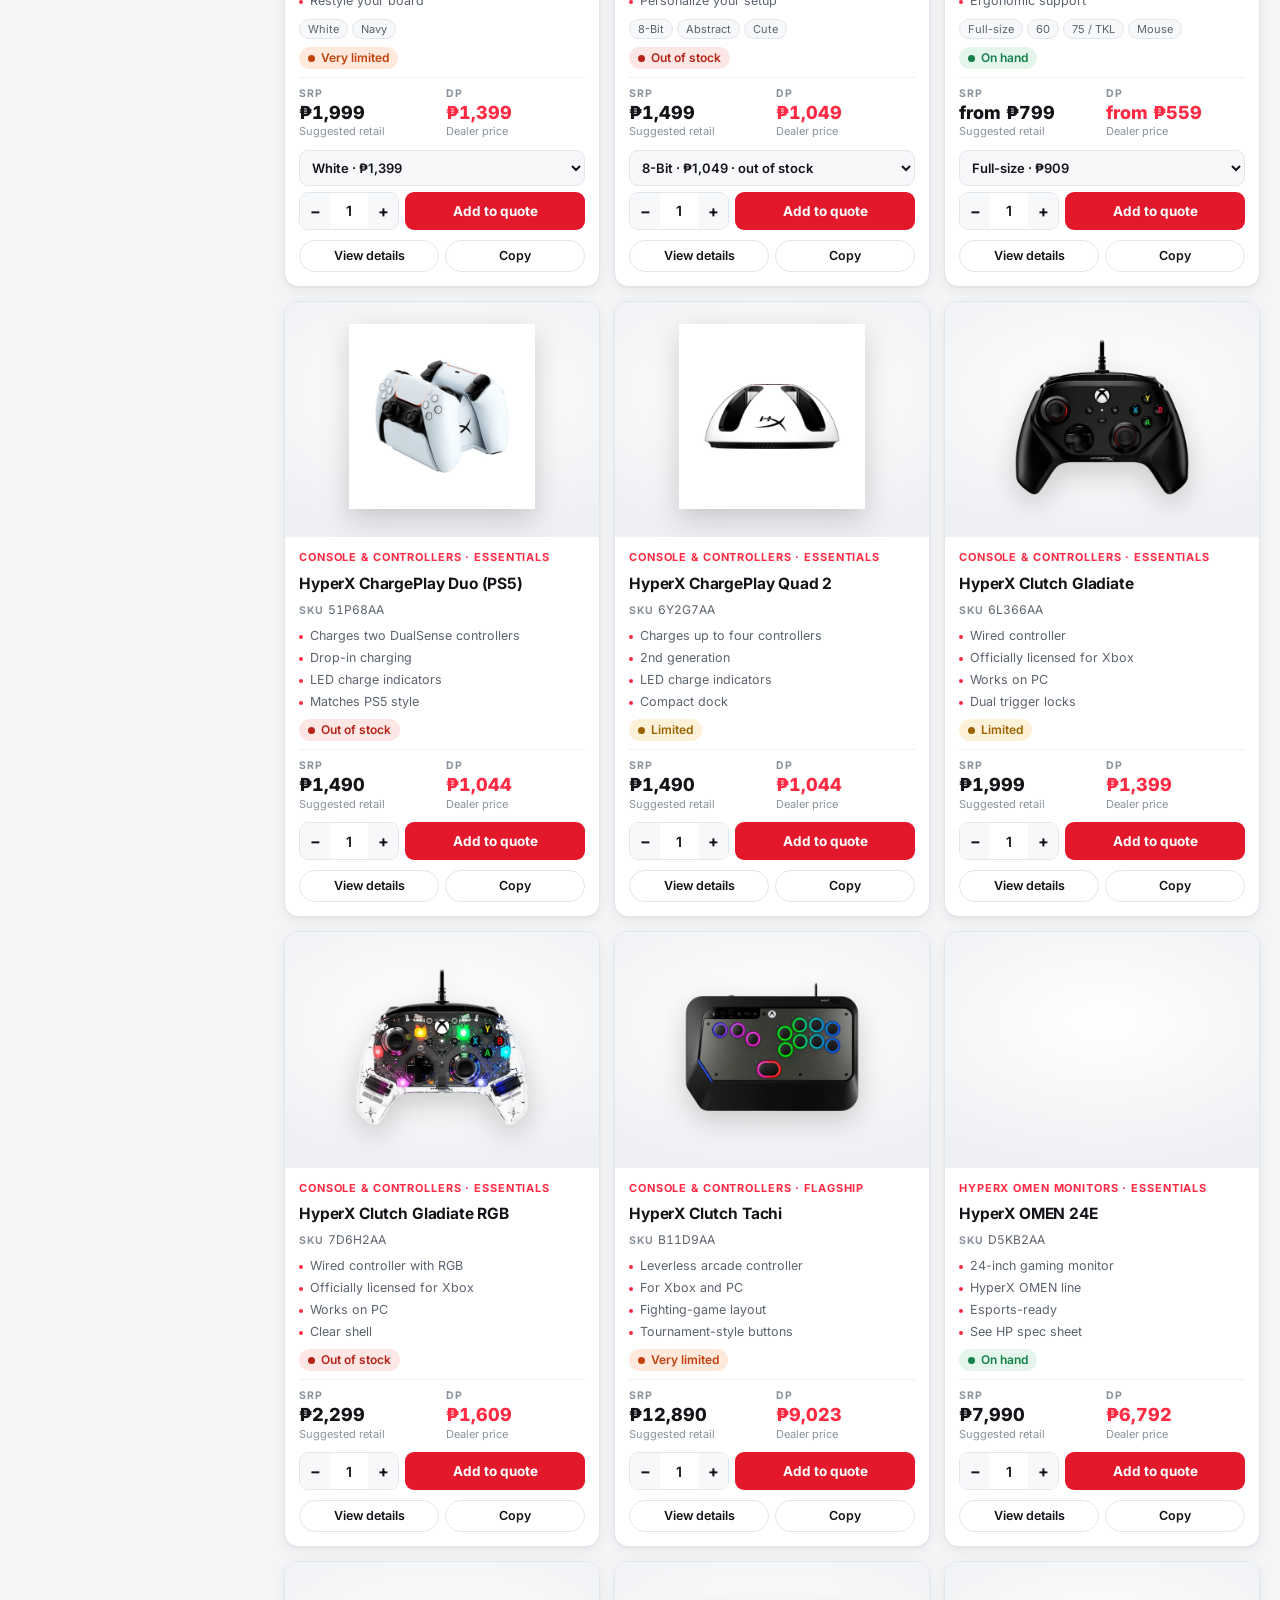
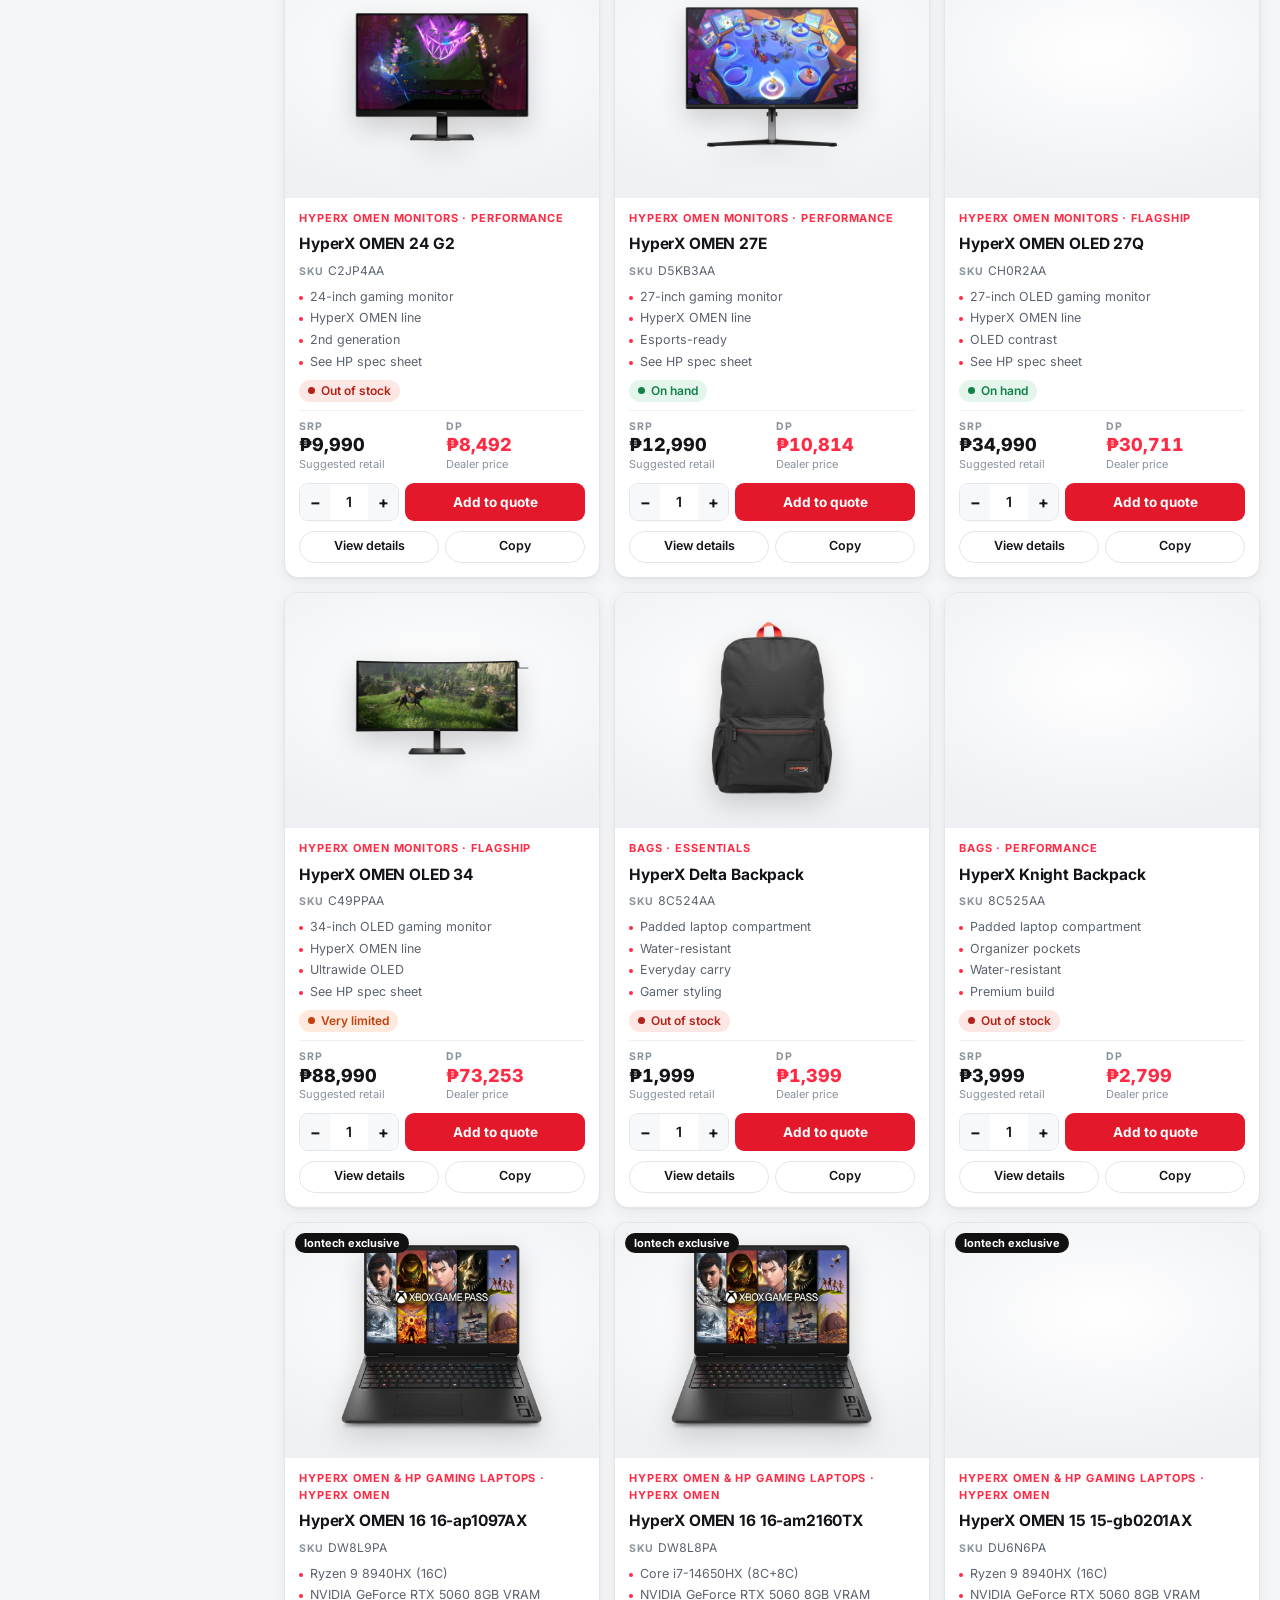
==== commit ef37b807: "Add missing product photos from HyperX Product Kits (Cloud Alpha Wireless/Air/2, Audio Mixer, Alloy " ====
--- a/index.html
+++ b/index.html
@@ -582,7 +582,7 @@
 
 <script src="assets/hx-auth.js"></script>
 <script src="assets/hx-cart.js"></script>
-<script type="application/json" id="seed">{"updated":"2026-11-05T10:22:07Z","source":"KT-HP Threshold Costing (SRP, DP) · row.hyperx.com (photos)","laptopSource":{"name":"HP Gaming Pricelist","url":"https://hp-hyperx-pl.github.io/HP-GM-PRICELIST---October-2026/","asOf":"2026-10-05T16:26:37","file":"Current Pricelist - HP Gaming.xlsx"},"categories":[{"id":"headsets","name":"Headsets","short":"Headsets"},{"id":"earbuds","name":"Earbuds","short":"Earbuds"},{"id":"mics","name":"Microphones & Streaming","short":"Mics"},{"id":"mice","name":"Mice","short":"Mice"},{"id":"mousepads","name":"Mousepads","short":"Mousepads"},{"id":"keyboards","name":"Keyboards","short":"Keyboards"},{"id":"kb-acc","name":"Keyboard Accessories","short":"KB Accessories"},{"id":"console","name":"Console & Controllers","short":"Console"},{"id":"laptops","name":"HyperX OMEN & HP Gaming Laptops","short":"Laptops"},{"id":"monitors","name":"HyperX OMEN Monitors","short":"Monitors"},{"id":"bags","name":"Bags","short":"Bags"}],"products":[{"id":"cloud-iii","cat":"headsets","name":"HyperX Cloud III","specs":["53mm angled drivers","Durable aluminum frame","Detachable noise-cancelling mic, LED mute","3.5mm, USB-C and USB-A"],"variants":[{"label":"Black","sku":"727A8AA","srp":4990,"dp":3493.08,"gallery":["assets/products/cloud-iii/k-black-1.webp","assets/products/cloud-iii/k-black-2.webp","assets/products/cloud-iii/k-black-3.webp","assets/products/cloud-iii/k-black-4.webp"],"kit":"cloud-iii-gaming-headset"},{"label":"Black-Red","sku":"727A9AA","srp":4990,"dp":3493.08,"gallery":["assets/products/cloud-iii/k-black-red-1.webp","assets/products/cloud-iii/k-black-red-2.webp","assets/products/cloud-iii/k-black-red-3.webp","assets/products/cloud-iii/k-black-red-4.webp"],"kit":"cloud-iii-gaming-headset"},{"label":"White","sku":"BS7C1AA","srp":4990,"dp":3493.08,"gallery":["assets/products/cloud-iii/k-white-1.webp","assets/products/cloud-iii/k-white-2.webp","assets/products/cloud-iii/k-white-3.webp","assets/products/cloud-iii/k-white-4.webp"],"kit":"cloud-iii-gaming-headset"},{"label":"White-Pink","sku":"9W1Q4AA","srp":4990,"dp":3493.08,"gallery":["assets/products/cloud-iii/k-white-pink-1.webp","assets/products/cloud-iii/k-white-pink-2.webp","assets/products/cloud-iii/k-white-pink-3.webp","assets/products/cloud-iii/k-white-pink-4.webp"],"kit":"cloud-iii-gaming-headset"},{"label":"Black-Blue","sku":"D0SX6AA","srp":4990,"dp":3493.08,"gallery":["assets/products/cloud-iii/k-black-blue-1.webp","assets/products/cloud-iii/k-black-blue-2.webp","assets/products/cloud-iii/k-black-blue-3.webp","assets/products/cloud-iii/k-black-blue-4.webp"],"kit":"cloud-iii-gaming-headset"},{"label":"Black-Lavender","sku":"DF7F0AA","srp":5350,"dp":3742.12,"gallery":["assets/products/cloud-iii/k-black-lavender-1.webp","assets/products/cloud-iii/k-black-lavender-2.webp","assets/products/cloud-iii/k-black-lavender-3.webp","assets/products/cloud-iii/k-black-lavender-4.webp"],"kit":"cloud-iii-gaming-headset"},{"label":"White-Blue","sku":"DF7F1AA","srp":5350,"dp":3742.12,"gallery":["assets/products/cloud-iii/k-white-blue-1.webp","assets/products/cloud-iii/k-white-blue-2.webp","assets/products/cloud-iii/k-white-blue-3.webp","assets/products/cloud-iii/k-white-blue-4.webp"],"kit":"cloud-iii-gaming-headset"}],"img":"assets/products/cloud-iii/k-black-1.webp","tier":"Premium Performance","platforms":["PC","PlayStation","Xbox","Switch","Mobile"],"conn":"Wired","note":"New colorways Black-Lavender and White-Blue carry a higher SRP (₱5,350).","ltb":false,"hero":true,"imgCdn":"https://row.hyperx.com/cdn/shop/files/hyperx_cloud_iii_red_66x0049_main_1.jpg","kit":"cloud-iii-gaming-headset"},{"id":"cloud-iii-s-wl","cat":"headsets","name":"HyperX Cloud III S Wireless","specs":["Dual wireless: 2.4GHz + Bluetooth","53mm angled drivers","Aluminum frame, Signature Comfort","Noise-cancelling mic"],"variants":[{"label":"Black-Red","sku":"A59Z0AA","srp":7499,"dp":5249.51,"gallery":["assets/products/cloud-iii-s-wl/k-black-red-1.webp","assets/products/cloud-iii-s-wl/k-black-red-2.webp","assets/products/cloud-iii-s-wl/k-black-red-3.webp","assets/products/cloud-iii-s-wl/k-black-red-4.webp"],"kit":"cloud-iii-s-wireless-gaming-headset"},{"label":"Black","sku":"A59YZAA","srp":7499,"dp":5249.51,"gallery":["assets/products/cloud-iii-s-wl/k-black-1.webp","assets/products/cloud-iii-s-wl/k-black-2.webp","assets/products/cloud-iii-s-wl/k-black-3.webp","assets/products/cloud-iii-s-wl/k-black-4.webp"],"kit":"cloud-iii-s-wireless-gaming-headset"},{"label":"White","sku":"AX6G1AA","srp":7499,"dp":5249.51,"gallery":["assets/products/cloud-iii-s-wl/k-white-1.webp","assets/products/cloud-iii-s-wl/k-white-2.webp","assets/products/cloud-iii-s-wl/k-white-3.webp","assets/products/cloud-iii-s-wl/k-white-4.webp"],"kit":"cloud-iii-s-wireless-gaming-headset"},{"label":"Lavender","sku":"D95DFAA","srp":7499,"dp":5249.51,"gallery":["assets/products/cloud-iii-s-wl/k-lavender-1.webp","assets/products/cloud-iii-s-wl/k-lavender-2.webp","assets/products/cloud-iii-s-wl/k-lavender-3.webp","assets/products/cloud-iii-s-wl/k-lavender-4.webp"],"kit":"cloud-iii-s-wireless-gaming-headset"},{"label":"Black-Blue","sku":"DF7E9AA","srp":8090,"dp":5623.72,"gallery":["assets/products/cloud-iii-s-wl/k-black-blue-1.webp","assets/products/cloud-iii-s-wl/k-black-blue-2.webp","assets/products/cloud-iii-s-wl/k-black-blue-3.webp","assets/products/cloud-iii-s-wl/k-black-blue-4.webp"],"kit":"cloud-iii-s-wireless-gaming-headset"},{"label":"White-Pink","sku":"DG0R2AA","srp":8090,"dp":5623.72,"gallery":["assets/products/cloud-iii-s-wl/k-white-pink-1.webp","assets/products/cloud-iii-s-wl/k-white-pink-2.webp","assets/products/cloud-iii-s-wl/k-white-pink-3.webp","assets/products/cloud-iii-s-wl/k-white-pink-4.webp"],"kit":"cloud-iii-s-wireless-gaming-headset"}],"img":"assets/products/cloud-iii-s-wl/k-black-red-1.webp","tier":"Premium Performance","platforms":["PC","PlayStation","Switch","Mobile"],"conn":"Wireless","note":"Black-Blue and White-Pink carry a higher SRP (₱8,090).","ltb":false,"hero":false,"imgCdn":"https://cdn.shopify.com/s/files/1/0564/3612/9997/files/hyperx_cloud_iii_s_wireless_red_a59z0aa_main_1.jpg?v=1793386388","kit":"cloud-iii-s-wireless-gaming-headset"},{"id":"cloud-alpha","cat":"headsets","name":"HyperX Cloud Alpha","specs":["50mm dual-chamber drivers","Red aluminum frame","Detachable noise-cancelling mic","Detachable braided 3.5mm cable"],"variants":[{"label":"Red","sku":"4P5L1AB","srp":6199,"dp":4339.01,"gallery":["assets/products/cloud-alpha/k-red-1.webp","assets/products/cloud-alpha/k-red-2.webp","assets/products/cloud-alpha/k-red-3.webp"],"kit":"cloud-alpha-gaming-headset"}],"img":"assets/products/cloud-alpha/k-red-1.webp","tier":"Premium Flagship","platforms":["PC","PlayStation","Xbox","Switch","Mobile"],"conn":"Wired","note":null,"ltb":false,"hero":false,"imgCdn":null,"kit":"cloud-alpha-gaming-headset"},{"id":"cloud-alpha-wl","cat":"headsets","name":"HyperX Cloud Alpha Wireless","specs":["Up to 300 hours battery","50mm dual-chamber drivers","2.4GHz wireless (USB dongle)","DTS Headphone:X spatial audio"],"variants":[{"label":"Black-Red","sku":"4P5D4AA","srp":11200,"dp":7840.0,"gallery":["assets/products/cloud-alpha-wl/k-black-red-1.webp","assets/products/cloud-alpha-wl/k-black-red-2.webp","assets/products/cloud-alpha-wl/k-black-red-3.webp","assets/products/cloud-alpha-wl/k-black-red-4.webp"],"kit":"cloud-alpha-wireless-gaming-headset"}],"img":"assets/products/cloud-alpha-wl/k-black-red-1.webp","tier":"Premium Flagship","platforms":["PC","PlayStation"],"conn":"Wireless","note":null,"ltb":false,"hero":false,"imgCdn":null,"kit":"cloud-alpha-wireless-gaming-headset"},{"id":"cloud-alpha-air","cat":"headsets","name":"HyperX Cloud Alpha Air","specs":["Open-back gaming headset","Airy, natural soundstage","Cloud Alpha comfort","Wired"],"variants":[{"label":"Black","sku":"D14ZCAA","srp":9890,"dp":6907.11,"gallery":["assets/products/cloud-alpha-air/k-black-1.webp","assets/products/cloud-alpha-air/k-black-2.webp","assets/products/cloud-alpha-air/k-black-3.webp","assets/products/cloud-alpha-air/k-black-4.webp"],"kit":"cloud-alpha-air-open-back-gaming-headset"}],"img":"assets/products/cloud-alpha-air/k-black-1.webp","tier":"Premium Flagship","platforms":["PC","PlayStation","Xbox","Mobile"],"conn":"Wired","note":null,"ltb":false,"hero":false,"imgCdn":"https://cdn.shopify.com/s/files/1/0564/3612/9997/files/hyperx_cloud_alpha_air_d14zcaa_main_1.jpg?v=1790383021","kit":"cloud-alpha-air-open-back-gaming-headset"},{"id":"cloud-alpha-2-wl","cat":"headsets","name":"HyperX Cloud Alpha 2 Wireless","specs":["53mm dual-chamber drivers","RGB media pad with volume rocker","2.4GHz + Bluetooth","Up to 250 hours battery"],"variants":[{"label":"Black","sku":"AJ5C7AA","srp":18890,"dp":13222.59,"gallery":["assets/products/cloud-alpha-2-wl/k-black-1.webp","assets/products/cloud-alpha-2-wl/k-black-2.webp","assets/products/cloud-alpha-2-wl/k-black-3.webp","assets/products/cloud-alpha-2-wl/k-black-4.webp"],"kit":"cloud-alpha-2-wireless-gaming-headset"}],"img":"assets/products/cloud-alpha-2-wl/k-black-1.webp","tier":"Premium Flagship","platforms":["PC","PlayStation","Mobile"],"conn":"Wireless","note":null,"ltb":false,"hero":false,"imgCdn":"https://cdn.shopify.com/s/files/1/0564/3612/9997/files/hyperx_cloud_alpha_2_wireless_aj5c7aa_main_1.jpg?v=1793386349","kit":"cloud-alpha-2-wireless-gaming-headset"},{"id":"stinger-3","cat":"headsets","name":"HyperX Cloud Stinger 3","specs":["50mm drivers","~272g with steel sliders","Swivel-to-mute mic","90° rotating earcups"],"variants":[{"label":"Black · PC","sku":"BS1T5AA","srp":2890,"dp":2022.59,"gallery":["assets/products/stinger-3/k-black-pc-1.webp","assets/products/stinger-3/k-black-pc-2.webp","assets/products/stinger-3/k-black-pc-3.webp","assets/products/stinger-3/k-black-pc-4.webp"],"kit":"cloud-stinger-3-gaming-headset"},{"label":"White · PlayStation","sku":"BS1T6AA","srp":2890,"dp":2022.59,"gallery":["assets/products/stinger-3/k-white-playstation-1.webp","assets/products/stinger-3/k-white-playstation-2.webp","assets/products/stinger-3/k-white-playstation-3.webp","assets/products/stinger-3/k-white-playstation-4.webp"],"kit":"cloud-stinger-3-gaming-headset"}],"img":"assets/products/stinger-3/k-black-pc-1.webp","tier":"Premium Essentials","platforms":["PC","PlayStation","Switch","Mobile"],"conn":"Wired","note":null,"ltb":false,"hero":false,"imgCdn":"https://cdn.shopify.com/s/files/1/0564/3612/9997/files/hyperx_cloud_stinger_3_pc_bs1t5aa_main_1.jpg?v=1793386461","kit":"cloud-stinger-3-gaming-headset"},{"id":"stinger-3-x","cat":"headsets","name":"HyperX CloudX Stinger 3 (Xbox)","specs":["Officially licensed for Xbox","50mm drivers","Swivel-to-mute mic","Steel sliders, ~272g"],"variants":[{"label":"Black","sku":"BS1T7AA","srp":2890,"dp":2022.59,"gallery":["assets/products/stinger-3-x/k-black-1.webp","assets/products/stinger-3-x/k-black-2.webp","assets/products/stinger-3-x/k-black-3.webp","assets/products/stinger-3-x/k-black-4.webp"],"kit":"cloudx-stinger-3-gaming-headset-xbox"}],"img":"assets/products/stinger-3-x/k-black-1.webp","tier":"Premium Essentials","platforms":["Xbox","PC"],"conn":"Wired","note":null,"ltb":false,"hero":false,"imgCdn":"https://cdn.shopify.com/s/files/1/0564/3612/9997/files/hyperx_cloudx_stinger_3_xb_bs1t7aa_main_1.jpg?v=1793386294","kit":"cloudx-stinger-3-gaming-headset-xbox"},{"id":"stinger-3-wl","cat":"headsets","name":"HyperX Cloud Stinger 3 Wireless","specs":["Up to 80 hours battery","2.4GHz + Bluetooth 5.2","50mm drivers, ~280g","Spatial audio via NGENUITY (PC)"],"variants":[{"label":"Black · PC","sku":"BS1T8AA","srp":5890,"dp":4122.92,"gallery":["assets/products/stinger-3-wl/k-black-pc-1.webp","assets/products/stinger-3-wl/k-black-pc-2.webp","assets/products/stinger-3-wl/k-black-pc-3.webp","assets/products/stinger-3-wl/k-black-pc-4.webp"],"kit":"cloud-stinger-3-wireless-gaming-headset"},{"label":"White · PlayStation","sku":"BS1T9AA","srp":5890,"dp":4122.92,"gallery":["assets/products/stinger-3-wl/k-white-playstation-1.webp","assets/products/stinger-3-wl/k-white-playstation-2.webp","assets/products/stinger-3-wl/k-white-playstation-3.webp","assets/products/stinger-3-wl/k-white-playstation-4.webp"],"kit":"cloud-stinger-3-wireless-gaming-headset"}],"img":"assets/products/stinger-3-wl/k-black-pc-1.webp","tier":"Premium Performance","platforms":["PC","PlayStation","Mobile"],"conn":"Wireless","note":null,"ltb":false,"hero":false,"imgCdn":"https://cdn.shopify.com/s/files/1/0564/3612/9997/files/hyperx_cloud_stinger_3_wireless_pc_bs1t8aa_main_1.jpg?v=1793386466","kit":"cloud-stinger-3-wireless-gaming-headset"},{"id":"stinger-2-core","cat":"headsets","name":"HyperX Cloud Stinger 2 Core","specs":["40mm drivers, enhanced bass","Lightweight ~272g","Swivel-to-mute mic","PC: DTS Headphone:X"],"variants":[{"label":"Black · PC","sku":"683L9AA","srp":2190,"dp":1532.42,"gallery":["assets/products/stinger-2-core/k-black-pc-1.webp","assets/products/stinger-2-core/k-black-pc-2.webp","assets/products/stinger-2-core/k-black-pc-3.webp","assets/products/stinger-2-core/k-black-pc-4.webp"],"kit":"cloud-stinger-2-core-gaming-headsets"},{"label":"Black · PlayStation","sku":"6H9B6AA","srp":2390,"dp":1673.41,"gallery":["assets/products/stinger-2-core/k-black-playstation-1.webp","assets/products/stinger-2-core/k-black-playstation-2.webp","assets/products/stinger-2-core/k-black-playstation-3.webp","assets/products/stinger-2-core/k-black-playstation-4.webp"],"kit":"cloud-stinger-2-core-gaming-headset-playstation"},{"label":"White · PlayStation","sku":"6H9B5AA","srp":2390,"dp":1673.41,"gallery":["assets/products/stinger-2-core/k-white-playstation-1.webp","assets/products/stinger-2-core/k-white-playstation-2.webp","assets/products/stinger-2-core/k-white-playstation-3.webp"],"kit":"cloud-stinger-2-core-gaming-headset-playstation"}],"img":"assets/products/stinger-2-core/k-black-pc-1.webp","tier":"Premium Essentials","platforms":["PC","PlayStation"],"conn":"Wired","note":null,"ltb":false,"hero":false,"imgCdn":"https://cdn.shopify.com/s/files/1/0564/3612/9997/products/hyperx_cloud_stinger_2_core_white_ps_1_main.jpg?v=1665763174","kit":"cloud-stinger-2-core-gaming-headset-playstation"},{"id":"stinger-2-core-x","cat":"headsets","name":"HyperX CloudX Stinger 2 Core (Xbox)","specs":["Officially licensed for Xbox","40mm drivers","Swivel-to-mute mic","Lightweight build"],"variants":[{"label":"White","sku":"6H9B7AA","srp":2390,"dp":1673.41,"gallery":["assets/products/stinger-2-core-x/k-white-1.webp","assets/products/stinger-2-core-x/k-white-2.webp","assets/products/stinger-2-core-x/k-white-3.webp"],"kit":"cloudx-stinger-2-core-gaming-headsets-xbox"},{"label":"Black","sku":"6H9B8AA","srp":2390,"dp":1673.41,"gallery":["assets/products/stinger-2-core-x/k-black-1.webp","assets/products/stinger-2-core-x/k-black-2.webp","assets/products/stinger-2-core-x/k-black-3.webp"],"kit":"cloudx-stinger-2-core-gaming-headsets-xbox"}],"img":"assets/products/stinger-2-core-x/k-white-1.webp","tier":"Premium Essentials","platforms":["Xbox","PC"],"conn":"Wired","note":null,"ltb":false,"hero":false,"imgCdn":"https://cdn.shopify.com/s/files/1/0564/3612/9997/products/hyperx_cloudx_stinger_2_core_black_xbox_1_main.jpg?v=1665773634","kit":"cloudx-stinger-2-core-gaming-headsets-xbox"},{"id":"stinger-2","cat":"headsets","name":"HyperX Cloud Stinger 2","specs":["50mm drivers","Memory foam cushions","90° rotating earcups","Swivel-to-mute, volume slider"],"variants":[{"label":"Black · PC","sku":"519T1AA","srp":2590,"dp":1813.08,"gallery":["assets/products/stinger-2/k-black-pc-1.webp","assets/products/stinger-2/k-black-pc-2.webp","assets/products/stinger-2/k-black-pc-3.webp"],"kit":"cloud-stinger-2-gaming-headset"},{"label":"Black · PlayStation","sku":"75X29AA","srp":2890,"dp":2022.59,"gallery":["assets/products/stinger-2/k-black-playstation-1.webp","assets/products/stinger-2/k-black-playstation-2.webp","assets/products/stinger-2/k-black-playstation-3.webp","assets/products/stinger-2/k-black-playstation-4.webp"],"kit":"cloud-stinger-2-wired-headset-playstation"}],"img":"assets/products/stinger-2/k-black-pc-1.webp","tier":"Premium Performance","platforms":["PC","PlayStation"],"conn":"Wired","note":null,"ltb":false,"hero":false,"imgCdn":"https://cdn.shopify.com/s/files/1/0564/3612/9997/files/hyperx_stinger_2_white_ps_75x29aa_main_1.jpg?v=1793386361","kit":"cloud-stinger-2-gaming-headset"},{"id":"stinger-2-x","cat":"headsets","name":"HyperX CloudX Stinger 2 (Xbox)","specs":["Officially licensed for Xbox","50mm drivers","Memory foam cushions","Swivel-to-mute mic"],"variants":[{"label":"Black","sku":"75X28AA","srp":2890,"dp":2022.59,"gallery":["assets/products/stinger-2-x/k-black-1.webp","assets/products/stinger-2-x/k-black-2.webp","assets/products/stinger-2-x/k-black-3.webp","assets/products/stinger-2-x/k-black-4.webp"],"kit":"cloudx-stinger-2-wired-headset-xbox"}],"img":"assets/products/stinger-2-x/k-black-1.webp","tier":"Premium Performance","platforms":["Xbox","PC"],"conn":"Wired","note":null,"ltb":false,"hero":false,"imgCdn":"https://cdn.shopify.com/s/files/1/0564/3612/9997/files/hyperx_stinger_2_white_xbox_75x28aa_main_1.jpg?v=1793386311","kit":"cloudx-stinger-2-wired-headset-xbox"},{"id":"stinger-2-wl","cat":"headsets","name":"HyperX Cloud Stinger 2 Wireless","specs":["2.4GHz wireless (USB dongle)","Up to 20 hours battery","DTS Headphone:X (PC)","Memory foam, swivel-to-mute"],"variants":[{"label":"Black","sku":"676A2AA","srp":3890,"dp":4123.0,"gallery":["assets/products/stinger-2-wl/k-black-1.webp","assets/products/stinger-2-wl/k-black-2.webp","assets/products/stinger-2-wl/k-black-3.webp"],"kit":"cloud-stinger-2-wireless-gaming-headset"}],"img":"assets/products/stinger-2-wl/k-black-1.webp","tier":"Premium Performance","platforms":["PC"],"conn":"Wireless","note":null,"ltb":false,"hero":false,"imgCdn":"https://cdn.shopify.com/s/files/1/0564/3612/9997/products/hyperx_cloud_stinger_2_wireless_1_main.jpg?v=1666717064","kit":"cloud-stinger-2-wireless-gaming-headset"},{"id":"cloud-jet-wl","cat":"headsets","name":"HyperX Cloud Jet Wireless","specs":["2.4GHz + Bluetooth 5.3","~295g, elastic suspension band","Breathable mesh cushions","Flip-to-mute mic with sidetone"],"variants":[{"label":"Black","sku":"AJ0T1AA","srp":4449,"dp":3114.92,"gallery":["assets/products/cloud-jet-wl/k-black-1.webp","assets/products/cloud-jet-wl/k-black-2.webp","assets/products/cloud-jet-wl/k-black-3.webp"],"kit":"cloud-jet-wireless-gaming-headset"},{"label":"Blue","sku":"AM7A0AA","srp":4449,"dp":3114.92,"gallery":["assets/products/cloud-jet-wl/k-blue-1.webp","assets/products/cloud-jet-wl/k-blue-2.webp","assets/products/cloud-jet-wl/k-blue-3.webp"],"kit":"cloud-jet-wireless-gaming-headset"}],"img":"assets/products/cloud-jet-wl/k-black-1.webp","tier":"Premium Performance","platforms":["PC","PlayStation","Switch","Mobile"],"conn":"Wireless","note":null,"ltb":false,"hero":false,"imgCdn":"https://cdn.shopify.com/s/files/1/0564/3612/9997/files/hyperx_cloud_jet_blue_am7a0aa_main_1.jpg?v=1783539515","kit":"cloud-jet-wireless-gaming-headset"},{"id":"cloud-mini","cat":"headsets","name":"HyperX Cloud Mini (Kids)","specs":["Volume limited below 85dB","Sized for ages 8–12","Flip-to-mute mic","Lightweight"],"variants":[{"label":"Multi","sku":"7G8F3AA","srp":2190,"dp":1532.42,"gallery":["assets/products/cloud-mini/k-multi-1.webp","assets/products/cloud-mini/k-multi-2.webp","assets/products/cloud-mini/k-multi-3.webp"],"kit":"cloud-mini-gaming-headset"},{"label":"Black","sku":"7G8F4AA","srp":2190,"dp":1532.42,"gallery":["assets/products/cloud-mini/k-black-1.webp","assets/products/cloud-mini/k-black-2.webp","assets/products/cloud-mini/k-black-3.webp"],"kit":"cloud-mini-gaming-headset"},{"label":"Lavender","sku":"7G8F5AA","srp":2190,"dp":1532.42,"gallery":["assets/products/cloud-mini/k-lavender-1.webp","assets/products/cloud-mini/k-lavender-2.webp","assets/products/cloud-mini/k-lavender-3.webp"],"kit":"cloud-mini-gaming-headset"}],"img":"assets/products/cloud-mini/k-multi-1.webp","tier":"Premium Essentials","platforms":["PC","Switch","Mobile"],"conn":"Wired","note":null,"ltb":false,"hero":false,"imgCdn":"https://cdn.shopify.com/s/files/1/0564/3612/9997/files/hyperx_cloud_mini_lavender_main_1.jpg?v=1716938541","kit":"cloud-mini-gaming-headset"},{"id":"cloud-mini-wl","cat":"headsets","name":"HyperX Cloud Mini Wireless (Kids)","specs":["Volume limited below 85dB","Up to 25 hours battery","Bluetooth wireless","Sized for ages 8–12"],"variants":[{"label":"Black","sku":"7G8F1AA","srp":2969,"dp":2077.93,"gallery":["assets/products/cloud-mini-wl/k-black-1.webp","assets/products/cloud-mini-wl/k-black-2.webp","assets/products/cloud-mini-wl/k-black-3.webp"],"kit":"cloud-mini-wireless-gaming-headset"},{"label":"White","sku":"7G8F2AA","srp":2969,"dp":2077.93,"gallery":["assets/products/cloud-mini-wl/k-white-1.webp","assets/products/cloud-mini-wl/k-white-2.webp","assets/products/cloud-mini-wl/k-white-3.webp"],"kit":"cloud-mini-wireless-gaming-headset"}],"img":"assets/products/cloud-mini-wl/k-black-1.webp","tier":"Premium Essentials","platforms":["Mobile","PC","Switch"],"conn":"Wireless","note":null,"ltb":false,"hero":false,"imgCdn":"https://cdn.shopify.com/s/files/1/0564/3612/9997/files/hyperx_cloud_mini_wireless_white_main_1.jpg?v=1793386296","kit":"cloud-mini-wireless-gaming-headset"},{"id":"earbuds-ii","cat":"earbuds","name":"HyperX Cloud Earbuds II","specs":["Angled snag-free 3.5mm plug","Hard carrying case","In-line mic","Made for handheld gaming"],"variants":[{"label":"Red","sku":"705L8AA","srp":1490,"dp":1183.25,"gallery":["assets/products/earbuds-ii/k-red-1.webp","assets/products/earbuds-ii/k-red-2.webp"],"kit":"cloud-earbuds-ii-gaming-earbuds"},{"label":"Black","sku":"70N24AA","srp":1490,"dp":1183.25,"gallery":["assets/products/earbuds-ii/k-black-1.webp","assets/products/earbuds-ii/k-black-2.webp"],"kit":"cloud-earbuds-ii-gaming-earbuds"}],"img":"assets/products/earbuds-ii/k-red-1.webp","tier":"Premium Essentials","platforms":["Mobile","Switch","PC"],"conn":"Wired","note":null,"ltb":false,"hero":false,"imgCdn":"https://cdn.shopify.com/s/files/1/0564/3612/9997/files/hyperx_cloud_earbuds_ii_black_1_main.jpg?v=1793386437","kit":"cloud-earbuds-ii-gaming-earbuds"},{"id":"earbuds-iii","cat":"earbuds","name":"HyperX Cloud Earbuds III","specs":["Newest generation","Patented ear-tip design","All-day comfort","In-line mic"],"variants":[{"label":"Black","sku":"BN7R9AA","srp":2490,"dp":1977.79,"gallery":["assets/products/earbuds-iii/k-black-1.webp","assets/products/earbuds-iii/k-black-2.webp","assets/products/earbuds-iii/k-black-3.webp"],"kit":"cloud-earbuds-iii"},{"label":"Red","sku":"BN7S0AA","srp":2490,"dp":1977.79,"gallery":["assets/products/earbuds-iii/k-red-1.webp","assets/products/earbuds-iii/k-red-2.webp","assets/products/earbuds-iii/k-red-3.webp"],"kit":"cloud-earbuds-iii"}],"img":"assets/products/earbuds-iii/k-black-1.webp","tier":"Premium Essentials","platforms":["Mobile","Switch","PC"],"conn":"Wired","note":null,"ltb":false,"hero":false,"imgCdn":"https://cdn.shopify.com/s/files/1/0564/3612/9997/files/hyperx_cloud_earbuds_iii_black_bn7r9aa_main_1.jpg?v=1793386357","kit":"cloud-earbuds-iii"},{"id":"earbuds-iii-s","cat":"earbuds","name":"HyperX Cloud Earbuds III S","specs":["S version of Cloud Earbuds III","Gaming earbuds","For mobile and handheld","Black or Red"],"variants":[{"label":"Black","sku":"BN7S1AA","srp":3690,"dp":2930.45,"gallery":["assets/products/earbuds-iii-s/k-black-1.webp","assets/products/earbuds-iii-s/k-black-2.webp","assets/products/earbuds-iii-s/k-black-3.webp"],"kit":"cloud-earbuds-iii-s"},{"label":"Red","sku":"BN7S2AA","srp":3690,"dp":2930.45,"gallery":["assets/products/earbuds-iii-s/k-red-1.webp","assets/products/earbuds-iii-s/k-red-2.webp","assets/products/earbuds-iii-s/k-red-3.webp"],"kit":"cloud-earbuds-iii-s"}],"img":"assets/products/earbuds-iii-s/k-black-1.webp","tier":"Premium Performance","platforms":["Mobile","Switch","PC"],"conn":"Wired","note":null,"ltb":false,"hero":false,"imgCdn":"https://cdn.shopify.com/s/files/1/0564/3612/9997/files/hyperx_cloud_earbuds_iii_s_black_bn7s1aa_main_1.jpg?v=1793386355","kit":"cloud-earbuds-iii-s"},{"id":"solocast-2","cat":"mics","name":"HyperX SoloCast 2","specs":["USB-C plug-and-play","Cardioid condenser","Tap-to-mute","Black or Frost"],"variants":[{"label":"Black","sku":"AR0A0AA","srp":2999,"dp":2399.44,"gallery":["assets/products/solocast-2/k-black-1.webp","assets/products/solocast-2/k-black-2.webp","assets/products/solocast-2/k-black-3.webp"],"kit":"solocast-2-usb-microphone"},{"label":"Frost","sku":"DH2T0AA","srp":3200,"dp":2249.22,"gallery":["assets/products/solocast-2/u-solocast2-frost.webp"],"kit":"solocast-2-usb-microphone"}],"img":"assets/products/solocast-2/k-black-1.webp","tier":"Premium Essentials","platforms":["PC","PlayStation","Mobile"],"conn":"Wired","note":"Frost carries a higher SRP (₱3,200).","ltb":false,"hero":false,"imgCdn":"https://cdn.shopify.com/s/files/1/0564/3612/9997/files/hyperx_solocast_2_ar0a0aa_main_1.jpg?v=1783539521","kit":"solocast-2-usb-microphone"},{"id":"solocast-2-pro","cat":"mics","name":"HyperX SoloCast 2 Pro","specs":["Pro version of SoloCast 2","USB condenser mic","Tap-to-mute","Streaming and calls"],"variants":[{"label":"Black","sku":"C96GRAA","srp":5920.000000000002,"dp":4144.0,"gallery":["assets/products/solocast-2-pro/k-black-1.webp","assets/products/solocast-2-pro/k-black-2.webp","assets/products/solocast-2-pro/k-black-3.webp"],"kit":"solocast-2-pro-gaming-usb-condenser-microphone"}],"img":"assets/products/solocast-2-pro/k-black-1.webp","tier":"Premium Performance","platforms":["PC","PlayStation","Mobile"],"conn":"Wired","note":null,"ltb":false,"hero":false,"imgCdn":"https://row.hyperx.com/cdn/shop/files/hyperx_solocast_2_pro_c96graa_main_1.jpg","kit":"solocast-2-pro-gaming-usb-condenser-microphone"},{"id":"duocast","cat":"mics","name":"HyperX DuoCast","specs":["Two polar patterns","Headphone jack for monitoring","RGB light ring","Tap-to-mute"],"variants":[{"label":"Black","sku":"4P5E2AA","srp":4499,"dp":3374.49,"gallery":["assets/products/duocast/k-black-1.webp","assets/products/duocast/k-black-2.webp","assets/products/duocast/k-black-3.webp","assets/products/duocast/k-black-4.webp"],"kit":"duocast-usb-microphone-black-rgb-lighting-4p5e2aa"}],"img":"assets/products/duocast/k-black-1.webp","tier":"Premium Performance","platforms":["PC","PlayStation"],"conn":"Wired","note":null,"ltb":false,"hero":false,"imgCdn":null,"kit":"duocast-usb-microphone-black-rgb-lighting-4p5e2aa"},{"id":"quadcast-2","cat":"mics","name":"HyperX QuadCast 2","specs":["Four polar patterns","All-in-one onboard controls","Iconic red glow","Built-in shock mount"],"variants":[{"label":"Black","sku":"872V1AA","srp":9790,"dp":6853.08,"gallery":["assets/products/quadcast-2/k-black-1.webp","assets/products/quadcast-2/k-black-2.webp","assets/products/quadcast-2/k-black-3.webp"],"kit":"quadcast-2-usb-microphone"},{"label":"Frost (white)","sku":"AN1D9AA","srp":9790,"dp":6853.08,"gallery":["assets/products/quadcast-2/k-frost-white-1.webp","assets/products/quadcast-2/k-frost-white-2.webp","assets/products/quadcast-2/k-frost-white-3.webp"],"kit":"quadcast-2-usb-microphone"}],"img":"assets/products/quadcast-2/k-black-1.webp","tier":"Premium Flagship","platforms":["PC","PlayStation","Mobile"],"conn":"Wired","note":null,"ltb":false,"hero":false,"imgCdn":"https://cdn.shopify.com/s/files/1/0564/3612/9997/files/hyperx_quadcast_2_872v1aa_main_1.jpg?v=1793386338","kit":"quadcast-2-usb-microphone"},{"id":"quadcast-2s","cat":"mics","name":"HyperX QuadCast 2 S","specs":["192kHz / 32-bit audio","100+ customizable RGB LEDs","AI noise reduction","Four polar patterns"],"variants":[{"label":"Black","sku":"9A273AA","srp":13090,"dp":9162.92,"gallery":["assets/products/quadcast-2s/k-black-1.webp","assets/products/quadcast-2s/k-black-2.webp","assets/products/quadcast-2s/k-black-3.webp"],"kit":"quadcast-2-s-usb-microphone"}],"img":"assets/products/quadcast-2s/k-black-1.webp","tier":"Premium Flagship","platforms":["PC","PlayStation","Mobile"],"conn":"Wired","note":null,"ltb":false,"hero":false,"imgCdn":"https://cdn.shopify.com/s/files/1/0564/3612/9997/files/hyperx_quadcast_2_s_9a273aa_main_1.jpg?v=1793386499","kit":"quadcast-2-s-usb-microphone"},{"id":"flipcast","cat":"mics","name":"HyperX FlipCast","specs":["Dynamic microphone","USB and XLR outputs","For streaming and podcasts","Creator-grade build"],"variants":[{"label":"Black","sku":"B2CM1AA","srp":14790,"dp":10352.75,"gallery":["assets/products/flipcast/k-black-1.webp","assets/products/flipcast/k-black-2.webp","assets/products/flipcast/k-black-3.webp"],"kit":"flipcast-usb-xlr-dynamic-microphone"}],"img":"assets/products/flipcast/k-black-1.webp","tier":"Premium Flagship","platforms":["PC"],"conn":"Wired","note":null,"ltb":false,"hero":false,"imgCdn":"https://row.hyperx.com/cdn/shop/files/hyperx_flipcast_b2cm1aa_main_1.jpg","kit":"flipcast-usb-xlr-dynamic-microphone"},{"id":"audio-mixer","cat":"mics","name":"HyperX Audio Mixer","specs":["Desktop streaming audio mixer","Per-channel control","For creators and streamers","Pairs with HyperX mics"],"variants":[{"label":"Black","sku":"73C12AA","srp":12799,"dp":8958.68,"gallery":["assets/products/audio-mixer/k-black-1.webp","assets/products/audio-mixer/k-black-2.webp","assets/products/audio-mixer/k-black-3.webp"],"kit":"audio-mixer"}],"img":"assets/products/audio-mixer/k-black-1.webp","tier":"Premium Flagship","platforms":["PC"],"conn":"Wired","note":null,"ltb":false,"hero":false,"imgCdn":"https://row.hyperx.com/cdn/shop/files/hyperx_audio_mixer_73c12aa_main_1.jpg","kit":"audio-mixer"},{"id":"shield","cat":"mics","name":"HyperX Shield Pop Filter","specs":["Microphone pop filter","Reduces plosives","Fits HyperX mics","Creator accessory"],"variants":[{"label":"Black","sku":"6X256AA","srp":1899,"dp":1329.51,"gallery":["assets/products/shield/k-black-1.webp","assets/products/shield/k-black-2.webp","assets/products/shield/k-black-3.webp"],"kit":"shield"}],"img":"assets/products/shield/k-black-1.webp","tier":"Premium Essentials","platforms":["PC"],"conn":"Accessory","note":null,"ltb":false,"hero":false,"imgCdn":"https://cdn.shopify.com/s/files/1/0564/3612/9997/files/hyperx_shield_microphone_pop_filter_main_1.jpg?v=1793386541","kit":"shield"},{"id":"xlr-cable","cat":"mics","name":"HyperX XLR Cable","specs":["XLR to XLR","For XLR mics and mixers","Desktop audio","Creator accessory"],"variants":[{"label":"Black","sku":"6Z2B9AA","srp":1499,"dp":1048.85,"gallery":["assets/products/xlr-cable/k-black-1.webp","assets/products/xlr-cable/k-black-2.webp","assets/products/xlr-cable/k-black-3.webp"],"kit":"xlr-cable"}],"img":"assets/products/xlr-cable/k-black-1.webp","tier":"Premium Essentials","platforms":["PC"],"conn":"Accessory","note":null,"ltb":false,"hero":false,"imgCdn":"https://cdn.shopify.com/s/files/1/0564/3612/9997/files/hyperx_xlr_cable_6z2b9aa_main_1.jpg?v=1793386426","kit":"xlr-cable"},{"id":"haste-3-wl","cat":"mice","name":"HyperX Pulsefire Haste 3 Wireless","specs":["Newest Pulsefire Haste generation","Ultralight esports shape","Wireless","Black"],"variants":[{"label":"Black","sku":"D9LS1AA","srp":6590,"dp":4559.06,"gallery":["assets/products/haste-3-wl/k-black-1.webp","assets/products/haste-3-wl/k-black-2.webp","assets/products/haste-3-wl/k-black-3.webp"],"kit":"pulsefire-haste-3-wireless-gaming-mouse"}],"img":"assets/products/haste-3-wl/k-black-1.webp","tier":"Premium Performance","platforms":["PC"],"conn":"Wireless","note":null,"ltb":false,"hero":false,"imgCdn":"https://row.hyperx.com/cdn/shop/files/hyperx_pulsefire_haste_3_d9ls1aa_main_1.jpg","kit":"pulsefire-haste-3-wireless-gaming-mouse"},{"id":"haste-3","cat":"mice","name":"HyperX Pulsefire Haste 3","specs":["Newest Pulsefire Haste generation","Ultralight esports shape","Wired","Black"],"variants":[{"label":"Black","sku":"D9LS2AA","srp":3290,"dp":2301.93,"gallery":["assets/products/haste-3/k-black-1.webp","assets/products/haste-3/k-black-2.webp","assets/products/haste-3/k-black-3.webp"],"kit":"pulsefire-haste-3-wired-gaming-mouse"}],"img":"assets/products/haste-3/k-black-1.webp","tier":"Premium Performance","platforms":["PC"],"conn":"Wired","note":null,"ltb":false,"hero":false,"imgCdn":"https://row.hyperx.com/cdn/shop/files/hyperx_pulsefire_haste_3_wireless_d9ls2aa_main_1.jpg","kit":"pulsefire-haste-3-wired-gaming-mouse"},{"id":"haste-3-pro-wl","cat":"mice","name":"HyperX Pulsefire Haste 3 Pro Wireless","specs":["Pro version of Haste 3","Ultralight esports shape","Wireless","Black"],"variants":[{"label":"Black","sku":"D6GJ3AA","srp":8490,"dp":5939.95,"gallery":["assets/products/haste-3-pro-wl/k-black-1.webp","assets/products/haste-3-pro-wl/k-black-2.webp","assets/products/haste-3-pro-wl/k-black-3.webp"],"kit":"pulsefire-haste-3-pro-wireless-gaming-mouse"}],"img":"assets/products/haste-3-pro-wl/k-black-1.webp","tier":"Premium Flagship","platforms":["PC"],"conn":"Wireless","note":null,"ltb":false,"hero":false,"imgCdn":"https://row.hyperx.com/cdn/shop/files/hyperx_pulsefire_haste_3_pro_d6gj3aa_main_1.jpg","kit":"pulsefire-haste-3-pro-wireless-gaming-mouse"},{"id":"haste-2","cat":"mice","name":"HyperX Pulsefire Haste 2","specs":["Ultralight 53g","8,000Hz polling","26K DPI sensor","HyperFlex USB cable"],"variants":[{"label":"Black","sku":"6N0A7AA","srp":2890,"dp":2022.59,"gallery":["assets/products/haste-2/k-black-1.webp","assets/products/haste-2/k-black-2.webp","assets/products/haste-2/k-black-3.webp"],"kit":"pulsefire-haste-2-gaming-mouse"},{"label":"White","sku":"6N0A8AA","srp":2890,"dp":2022.59,"gallery":["assets/products/haste-2/k-white-1.webp","assets/products/haste-2/k-white-2.webp","assets/products/haste-2/k-white-3.webp"],"kit":"pulsefire-haste-2-gaming-mouse"}],"img":"assets/products/haste-2/k-black-1.webp","tier":"Premium Performance","platforms":["PC"],"conn":"Wired","note":null,"ltb":false,"hero":false,"imgCdn":"https://cdn.shopify.com/s/files/1/0564/3612/9997/products/hyperx_pulsefire_haste_2_white_1_main.jpg?v=1680540394","kit":"pulsefire-haste-2-gaming-mouse"},{"id":"haste-2-core-wl","cat":"mice","name":"HyperX Pulsefire Haste 2 Core Wireless","specs":["2.4GHz + Bluetooth","Up to 100 hours on 1 AAA","12K DPI sensor","Lightweight shape"],"variants":[{"label":"Black","sku":"8R2E6AA","srp":3890,"dp":2723.58,"gallery":["assets/products/haste-2-core-wl/k-black-1.webp","assets/products/haste-2-core-wl/k-black-2.webp"],"kit":"pulsefire-haste-2-core-wireless-gaming-mouse"},{"label":"White","sku":"8R2E7AA","srp":3890,"dp":2723.58,"gallery":["assets/products/haste-2-core-wl/k-white-1.webp","assets/products/haste-2-core-wl/k-white-2.webp"],"kit":"pulsefire-haste-2-core-wireless-gaming-mouse"}],"img":"assets/products/haste-2-core-wl/k-black-1.webp","tier":"Premium Essentials","platforms":["PC","Mobile"],"conn":"Wireless","note":null,"ltb":false,"hero":false,"imgCdn":"https://cdn.shopify.com/s/files/1/0564/3612/9997/files/hyperx_pulsefire_haste_2_core_wireless_black_8r2e6aa_main_1.jpg?v=1716312861","kit":"pulsefire-haste-2-core-wireless-gaming-mouse"},{"id":"fuse-wl","cat":"mice","name":"HyperX Pulsefire Fuse Wireless","specs":["Ambidextrous shape","Up to 85 hours on 1 AAA","2.4GHz + Bluetooth","Lightweight"],"variants":[{"label":"Black","sku":"A1KY6AA","srp":3890,"dp":2723.58,"gallery":["assets/products/fuse-wl/k-black-1.webp","assets/products/fuse-wl/k-black-2.webp","assets/products/fuse-wl/k-black-3.webp"],"kit":"pulsefire-fuse-wireless-gaming-mouse"}],"img":"assets/products/fuse-wl/k-black-1.webp","tier":"Premium Essentials","platforms":["PC","Mobile"],"conn":"Wireless","note":null,"ltb":false,"hero":false,"imgCdn":"https://cdn.shopify.com/s/files/1/0564/3612/9997/files/hyperx_pulsefire_fuse_wireless_a1ky6aa_main_1.jpg?v=1764893462","kit":"pulsefire-fuse-wireless-gaming-mouse"},{"id":"saga","cat":"mice","name":"HyperX Pulsefire Saga","specs":["Modular magnetic shells","Swappable buttons and sides","26K DPI sensor","8,000Hz polling"],"variants":[{"label":"Black","sku":"A2PB3AA","srp":4390,"dp":3072.75,"gallery":["assets/products/saga/k-black-1.webp","assets/products/saga/k-black-2.webp","assets/products/saga/k-black-3.webp"],"kit":"pulsefire-saga-gaming-mouse"}],"img":"assets/products/saga/k-black-1.webp","tier":"Premium Performance","platforms":["PC"],"conn":"Wired","note":null,"ltb":false,"hero":false,"imgCdn":"https://cdn.shopify.com/s/files/1/0564/3612/9997/files/hyperx_pulsefire_saga_a2pb3aa_main_1.jpg?v=1793386323","kit":"pulsefire-saga-gaming-mouse"},{"id":"haste-2-mini-wl","cat":"mice","name":"HyperX Pulsefire Haste 2 Mini Wireless","specs":["Compact, ultralight","2.4GHz + Bluetooth","26K DPI sensor","Long battery life"],"variants":[{"label":"Black","sku":"7D388AA","srp":4590,"dp":3212.42,"gallery":["assets/products/haste-2-mini-wl/k-black-1.webp","assets/products/haste-2-mini-wl/k-black-2.webp","assets/products/haste-2-mini-wl/k-black-3.webp"],"kit":"pulsefire-haste-2-mini-wireless-gaming-mouse"},{"label":"White","sku":"7D389AA","srp":4590,"dp":3212.42,"gallery":["assets/products/haste-2-mini-wl/k-white-1.webp","assets/products/haste-2-mini-wl/k-white-2.webp","assets/products/haste-2-mini-wl/k-white-3.webp"],"kit":"pulsefire-haste-2-mini-wireless-gaming-mouse"}],"img":"assets/products/haste-2-mini-wl/k-black-1.webp","tier":"Premium Performance","platforms":["PC","Mobile"],"conn":"Wireless","note":null,"ltb":false,"hero":false,"imgCdn":"https://cdn.shopify.com/s/files/1/0564/3612/9997/files/hyperx_pulsefire_haste_2_mini_wireless_white_7d389aa_main_1.jpg?v=1704231343","kit":"pulsefire-haste-2-mini-wireless-gaming-mouse"},{"id":"haste-2-wl","cat":"mice","name":"HyperX Pulsefire Haste 2 Wireless","specs":["Ultralight 61g","2.4GHz + Bluetooth","Up to 100 hours battery","26K DPI sensor"],"variants":[{"label":"Black","sku":"6N0B0AA","srp":4990,"dp":3493.08,"gallery":["assets/products/haste-2-wl/k-black-1.webp","assets/products/haste-2-wl/k-black-2.webp","assets/products/haste-2-wl/k-black-3.webp"],"kit":"pulsefire-haste-2-wireless-gaming-mouse"},{"label":"White","sku":"6N0A9AA","srp":4990,"dp":3493.08,"gallery":["assets/products/haste-2-wl/k-white-1.webp","assets/products/haste-2-wl/k-white-2.webp","assets/products/haste-2-wl/k-white-3.webp"],"kit":"pulsefire-haste-2-wireless-gaming-mouse"}],"img":"assets/products/haste-2-wl/k-black-1.webp","tier":"Premium Performance","platforms":["PC","Mobile"],"conn":"Wireless","note":null,"ltb":false,"hero":false,"imgCdn":"https://cdn.shopify.com/s/files/1/0564/3612/9997/files/hyperx_pulsefire_haste_2_wireless_white_main_1.jpg?v=1793386486","kit":"pulsefire-haste-2-wireless-gaming-mouse"},{"id":"pulsefire-mat","cat":"mousepads","name":"HyperX Pulsefire Mat (Cloth)","specs":["Cloth gaming surface","Anti-fray stitched edges","Natural rubber base","M / L / XL / 2XL"],"variants":[{"label":"M","sku":"4Z7X3AA","srp":799,"dp":558.68,"gallery":["assets/products/pulsefire-mat/k-m-1.webp","assets/products/pulsefire-mat/k-m-2.webp","assets/products/pulsefire-mat/k-m-3.webp"],"kit":"pulsefire-mat-gaming-mousepad-m"},{"label":"L","sku":"4Z7X4AA","srp":1099,"dp":769.51,"gallery":["assets/products/pulsefire-mat/k-l-1.webp","assets/products/pulsefire-mat/k-l-2.webp","assets/products/pulsefire-mat/k-l-3.webp"],"kit":"pulsefire-mat-gaming-mousepad-l"},{"label":"XL","sku":"4Z7X5AA","srp":1699,"dp":1189.84,"gallery":["assets/products/pulsefire-mat/k-xl-1.webp","assets/products/pulsefire-mat/k-xl-2.webp","assets/products/pulsefire-mat/k-xl-3.webp"],"kit":"pulsefire-mat-gaming-mouse-pad-cloth-xl"},{"label":"2XL","sku":"4Z7X6AA","srp":2499,"dp":1749.84,"gallery":["assets/products/pulsefire-mat/k-2xl-1.webp","assets/products/pulsefire-mat/k-2xl-2.webp","assets/products/pulsefire-mat/k-2xl-3.webp"],"kit":"pulsefire-mat-gaming-mouse-pad-cloth-2xl"}],"img":"assets/products/pulsefire-mat/k-m-1.webp","tier":"Premium Essentials","platforms":["PC"],"conn":"Accessory","note":null,"ltb":false,"hero":false,"imgCdn":"https://cdn.shopify.com/s/files/1/0564/3612/9997/files/hyperx_pulsefire_mat_l_1_straight.jpg?v=1793386436","kit":"pulsefire-mat-gaming-mousepad-m"},{"id":"alloy-core-rgb","cat":"keyboards","name":"HyperX Alloy Core RGB","specs":["Full-size membrane","Quiet, spill-resistant","RGB lighting zones","Dedicated media keys"],"variants":[{"label":"Black · US","sku":"4P4F5AA","srp":2590,"dp":1942.21,"gallery":["assets/products/alloy-core-rgb/k-black-us-1.webp"],"kit":"alloy-core-rgb-gaming-keyboard"}],"img":"assets/products/alloy-core-rgb/k-black-us-1.webp","tier":"Premium Essentials","platforms":["PC"],"conn":"Wired","note":null,"ltb":false,"hero":false,"imgCdn":"https://cdn.shopify.com/s/files/1/0564/3612/9997/files/hyperx_alloy_core_rgb_ru_1_main.jpg?v=1734473869","kit":"alloy-core-rgb-gaming-keyboard"},{"id":"eve-1800","cat":"keyboards","name":"HyperX Eve 1800","specs":["1800 layout with number pad","Membrane switches","Compact body","RGB lighting"],"variants":[{"label":"Black · US","sku":"B7JE0AA","srp":2690,"dp":2017.32,"gallery":["assets/products/eve-1800/k-black-us-1.webp","assets/products/eve-1800/k-black-us-2.webp","assets/products/eve-1800/k-black-us-3.webp"],"kit":"eve-1800-gaming-keyboard"}],"img":"assets/products/eve-1800/k-black-us-1.webp","tier":"Premium Essentials","platforms":["PC"],"conn":"Wired","note":null,"ltb":false,"hero":false,"imgCdn":"https://cdn.shopify.com/s/files/1/0564/3612/9997/files/hyperx_eve_1800_us_b7je0a6_23aba_main_1.jpg?v=1793386426","kit":"eve-1800-gaming-keyboard"},{"id":"origins-2-65","cat":"keyboards","name":"HyperX Origins 2 65","specs":["65% mechanical","8K polling","Modular housing","\"Thocky\" typing sound"],"variants":[{"label":"Black · US","sku":"B4QS3AA","srp":6890,"dp":5167.81,"gallery":["assets/products/origins-2-65/k-black-us-1.webp","assets/products/origins-2-65/k-black-us-2.webp","assets/products/origins-2-65/k-black-us-3.webp"],"kit":"origins-2-65"}],"img":"assets/products/origins-2-65/k-black-us-1.webp","tier":"Premium Performance","platforms":["PC"],"conn":"Wired","note":null,"ltb":false,"hero":false,"imgCdn":"https://cdn.shopify.com/s/files/1/0564/3612/9997/files/hyperx_origins_2_65_us_b4qs3aa_main_1.jpg?v=1782291187","kit":"origins-2-65"},{"id":"origins-2-1800","cat":"keyboards","name":"HyperX Origins 2 1800","specs":["1800 mechanical with numpad","8K polling","Two-piece modular housing","Hot-swap ready"],"variants":[{"label":"Black · US","sku":"B4QS4AA","srp":9190,"dp":6892.61,"gallery":["assets/products/origins-2-1800/k-black-us-1.webp","assets/products/origins-2-1800/k-black-us-2.webp","assets/products/origins-2-1800/k-black-us-3.webp"],"kit":"origins-2-1800"}],"img":"assets/products/origins-2-1800/k-black-us-1.webp","tier":"Premium Flagship","platforms":["PC"],"conn":"Wired","note":null,"ltb":false,"hero":false,"imgCdn":"https://cdn.shopify.com/s/files/1/0564/3612/9997/files/hyperx_origins_2_1800_us_b4qs4aa_main_1.jpg?v=1778747706","kit":"origins-2-1800"},{"id":"origins-pro-2-65","cat":"keyboards","name":"HyperX Origins Pro 2 65","specs":["Ultra-fast switches","Gasket mount","Magnetic swappable top plates","65% layout"],"variants":[{"label":"Black · US","sku":"BN7S3AA","srp":9590,"dp":7193.04,"gallery":["assets/products/origins-pro-2-65/k-black-us-1.webp","assets/products/origins-pro-2-65/k-black-us-2.webp","assets/products/origins-pro-2-65/k-black-us-3.webp"],"kit":"origins-2-pro-65-gaming-keyboard"}],"img":"assets/products/origins-pro-2-65/k-black-us-1.webp","tier":"Premium Flagship","platforms":["PC"],"conn":"Wired","note":null,"ltb":false,"hero":false,"imgCdn":"https://cdn.shopify.com/s/files/1/0564/3612/9997/files/hyperx_origins_2_pro_65_us_bn7s3aa_main_1.jpg?v=1793386349","kit":"origins-2-pro-65-gaming-keyboard"},{"id":"alloy-rise-75","cat":"keyboards","name":"HyperX Alloy Rise 75","specs":["75% mechanical","Hot-swap switches","Swappable top plates","8K polling"],"variants":[{"label":"Black · Red linear","sku":"7G7A4AA","srp":8799,"dp":6598.78,"gallery":["assets/products/alloy-rise-75/k-black-red-linear-1.webp","assets/products/alloy-rise-75/k-black-red-linear-2.webp","assets/products/alloy-rise-75/k-black-red-linear-3.webp"],"kit":"alloy-rise-75-gaming-keyboard"}],"img":"assets/products/alloy-rise-75/k-black-red-linear-1.webp","tier":"Premium Flagship","platforms":["PC"],"conn":"Wired","note":null,"ltb":false,"hero":false,"imgCdn":"https://cdn.shopify.com/s/files/1/0564/3612/9997/files/hyperx_alloy_rise_75_th_7g7a4aa_23akl_main_1.jpg?v=1728987101","kit":"alloy-rise-75-gaming-keyboard"},{"id":"alloy-rise","cat":"keyboards","name":"HyperX Alloy Rise","specs":["Full-size mechanical","Hot-swap switches","Swappable top plates","8K polling"],"variants":[{"label":"Black · Red linear","sku":"7G7A3AA","srp":9799,"dp":7349.84,"gallery":["assets/products/alloy-rise/k-black-red-linear-1.webp","assets/products/alloy-rise/k-black-red-linear-2.webp","assets/products/alloy-rise/k-black-red-linear-3.webp"],"kit":"alloy-rise-gaming-keyboard"}],"img":"assets/products/alloy-rise/k-black-red-linear-1.webp","tier":"Premium Flagship","platforms":["PC"],"conn":"Wired","note":null,"ltb":false,"hero":false,"imgCdn":"https://cdn.shopify.com/s/files/1/0564/3612/9997/files/hyperx_alloy_rise_th_7g7a3aa_23akl_main_1.jpg?v=1723927145","kit":"alloy-rise-gaming-keyboard"},{"id":"alloy-origins","cat":"keyboards","name":"HyperX Alloy Origins RGB","specs":["Full-size mechanical","Aircraft-grade aluminum body","RGB per-key lighting","Detachable USB-C cable"],"variants":[{"label":"Red linear","sku":"4P4F6AA","srp":5999,"dp":4499.76,"gallery":["assets/products/alloy-origins/k-red-linear-1.webp","assets/products/alloy-origins/k-red-linear-2.webp","assets/products/alloy-origins/k-red-linear-3.webp"],"kit":"alloy-origins-mechanical-gaming-keyboard"},{"label":"Aqua tactile","sku":"4P5N9AA","srp":5999,"dp":4499.76,"gallery":["assets/products/alloy-origins/k-red-linear-1.webp","assets/products/alloy-origins/k-red-linear-2.webp","assets/products/alloy-origins/k-red-linear-3.webp"],"kit":"alloy-origins-mechanical-gaming-keyboard"}],"img":"assets/products/alloy-origins/k-red-linear-1.webp","tier":"Premium Performance","platforms":["PC"],"conn":"Wired","note":"End of life — sell only while stock lasts.","ltb":true,"hero":false,"imgCdn":"https://cdn.shopify.com/s/files/1/0564/3612/9997/files/hyperx_alloy_origins_tw_1_top_down.jpg?v=1734473781","kit":"alloy-origins-mechanical-gaming-keyboard"},{"id":"alloy-origins-60","cat":"keyboards","name":"HyperX Alloy Origins 60","specs":["60% mechanical","Aluminum body","RGB lighting","Detachable USB-C cable"],"variants":[{"label":"Red linear","sku":"4P5N4AA","srp":5999,"dp":4499.76,"gallery":["assets/products/alloy-origins-60/k-red-linear-1.webp","assets/products/alloy-origins-60/k-red-linear-2.webp","assets/products/alloy-origins-60/k-red-linear-3.webp"],"kit":"alloy-origins-60-mechanical-gaming-keyboard"}],"img":"assets/products/alloy-origins-60/k-red-linear-1.webp","tier":"Premium Performance","platforms":["PC"],"conn":"Wired","note":"End of life — sell only while stock lasts.","ltb":true,"hero":false,"imgCdn":"https://cdn.shopify.com/s/files/1/0564/3612/9997/files/hyperx_alloy_origins_60_ar_main_1_7b7490ba-1999-4bb4-a7a5-6912ba7aa00f.jpg?v=1793386408","kit":"alloy-origins-60-mechanical-gaming-keyboard"},{"id":"alloy-origins-65","cat":"keyboards","name":"HyperX Alloy Origins 65","specs":["65% mechanical","Aluminum body","RGB lighting","Detachable USB-C cable"],"variants":[{"label":"Red linear","sku":"4P5D6AA","srp":5999,"dp":4499.76,"gallery":["assets/products/alloy-origins-65/k-red-linear-1.webp","assets/products/alloy-origins-65/k-red-linear-2.webp","assets/products/alloy-origins-65/k-red-linear-3.webp"],"kit":"alloy-origins-65-mechanical-gaming-keyboard"},{"label":"Aqua tactile","sku":"56R64AA","srp":5999,"dp":4499.76,"gallery":["assets/products/alloy-origins-65/k-red-linear-1.webp","assets/products/alloy-origins-65/k-red-linear-2.webp","assets/products/alloy-origins-65/k-red-linear-3.webp"],"kit":"alloy-origins-65-mechanical-gaming-keyboard"}],"img":"assets/products/alloy-origins-65/k-red-linear-1.webp","tier":"Premium Performance","platforms":["PC"],"conn":"Wired","note":"End of life — sell only while stock lasts.","ltb":true,"hero":false,"imgCdn":"https://cdn.shopify.com/s/files/1/0564/3612/9997/files/hyperx_alloy_origins_65_english_us_aqua_1_top_down.jpg?v=1740220815","kit":"alloy-origins-65-mechanical-gaming-keyboard"},{"id":"alloy-origins-pbt","cat":"keyboards","name":"HyperX Alloy Origins PBT","specs":["Full-size mechanical","Double-shot PBT keycaps","Aluminum body","RGB lighting"],"variants":[{"label":"Red linear","sku":"639N3AA","srp":6499,"dp":4873.98,"gallery":["assets/products/alloy-origins-pbt/k-red-linear-1.webp","assets/products/alloy-origins-pbt/k-red-linear-2.webp","assets/products/alloy-origins-pbt/k-red-linear-3.webp"],"kit":"alloy-origins-pbt-mechanical-gaming-keyboard"},{"label":"Blue clicky","sku":"639N4AA","srp":6499,"dp":4873.98,"gallery":["assets/products/alloy-origins-pbt/k-red-linear-1.webp","assets/products/alloy-origins-pbt/k-red-linear-2.webp","assets/products/alloy-origins-pbt/k-red-linear-3.webp"],"kit":"alloy-origins-pbt-mechanical-gaming-keyboard"},{"label":"Aqua tactile","sku":"639N5AA","srp":6499,"dp":4873.98,"gallery":["assets/products/alloy-origins-pbt/k-red-linear-1.webp","assets/products/alloy-origins-pbt/k-red-linear-2.webp","assets/products/alloy-origins-pbt/k-red-linear-3.webp"],"kit":"alloy-origins-pbt-mechanical-gaming-keyboard"}],"img":"assets/products/alloy-origins-pbt/k-red-linear-1.webp","tier":"Premium Performance","platforms":["PC"],"conn":"Wired","note":"End of life — sell only while stock lasts.","ltb":true,"hero":false,"imgCdn":"https://cdn.shopify.com/s/files/1/0564/3612/9997/products/hyperx_alloy_origins_pbt_english_us_aqua_1_main.jpg?v=1666376510","kit":"alloy-origins-pbt-mechanical-gaming-keyboard"},{"id":"alloy-origins-core-pbt","cat":"keyboards","name":"HyperX Alloy Origins Core PBT","specs":["Tenkeyless mechanical","Double-shot PBT keycaps","Aluminum body","RGB lighting"],"variants":[{"label":"Blue clicky","sku":"639N8AA","srp":5999,"dp":4499.76,"gallery":["assets/products/alloy-origins-core-pbt/k-blue-clicky-1.webp","assets/products/alloy-origins-core-pbt/k-blue-clicky-2.webp","assets/products/alloy-origins-core-pbt/k-blue-clicky-3.webp"],"kit":"alloy-origins-core-pbt-hx-red-gaming-keyboard"},{"label":"Aqua tactile","sku":"639N9AA","srp":5999,"dp":4499.76,"gallery":["assets/products/alloy-origins-core-pbt/k-blue-clicky-1.webp","assets/products/alloy-origins-core-pbt/k-blue-clicky-2.webp","assets/products/alloy-origins-core-pbt/k-blue-clicky-3.webp"],"kit":"alloy-origins-core-pbt-hx-red-gaming-keyboard"}],"img":"assets/products/alloy-origins-core-pbt/k-blue-clicky-1.webp","tier":"Premium Performance","platforms":["PC"],"conn":"Wired","note":"End of life — sell only while stock lasts.","ltb":true,"hero":false,"imgCdn":"https://cdn.shopify.com/s/files/1/0564/3612/9997/products/hyperx_alloy_origins_core_pbt_english_us_blue_1_main.jpg?v=1663889002","kit":"alloy-origins-core-pbt-hx-red-gaming-keyboard"},{"id":"pbt-keycaps","cat":"kb-acc","name":"HyperX Full Keycap Set – PBT","specs":["Double-shot PBT","Full key set","US layout","Black / White / Pink"],"variants":[{"label":"Black","sku":"519P1AA","srp":1399,"dp":979.01,"gallery":["assets/products/pbt-keycaps/k-black-1.webp","assets/products/pbt-keycaps/k-black-2.webp","assets/products/pbt-keycaps/k-black-3.webp"],"kit":"full-key-set-keycaps-pbt"},{"label":"White","sku":"519T5AA","srp":1399,"dp":979.01,"gallery":["assets/products/pbt-keycaps/k-white-1.webp","assets/products/pbt-keycaps/k-white-2.webp","assets/products/pbt-keycaps/k-white-3.webp","assets/products/pbt-keycaps/k-white-4.webp"],"kit":"full-key-set-keycaps-pbt"},{"label":"Pink","sku":"519T9AA","srp":1399,"dp":2010.73,"gallery":["assets/products/pbt-keycaps/k-pink-1.webp","assets/products/pbt-keycaps/k-pink-2.webp","assets/products/pbt-keycaps/k-pink-3.webp","assets/products/pbt-keycaps/k-pink-4.webp"],"kit":"full-key-set-keycaps-pbt"}],"img":"assets/products/pbt-keycaps/k-black-1.webp","tier":"Premium Essentials","platforms":["PC"],"conn":"Accessory","note":null,"ltb":false,"hero":false,"imgCdn":"https://cdn.shopify.com/s/files/1/0564/3612/9997/files/hyperx_pbt_keycaps_pink_us_1_angled.jpg?v=1793386571","kit":"full-key-set-keycaps-pbt"},{"id":"pudding-keycaps","cat":"kb-acc","name":"HyperX Pudding Keycap Set – PBT (Pink)","specs":["Translucent pudding sides","PBT keycaps","Full key set","US layout"],"variants":[{"label":"Pink","sku":"644H7AA","srp":1490,"dp":1043.58}],"img":"assets/products/pudding-keycaps/all-1.webp","tier":"Premium Essentials","platforms":["PC"],"conn":"Accessory","note":null,"ltb":false,"hero":false,"gallery":["assets/products/pudding-keycaps/all-1.webp","assets/products/pudding-keycaps/all-2.webp","assets/products/pudding-keycaps/all-3.webp"],"imgCdn":"https://cdn.shopify.com/s/files/1/0564/3612/9997/files/hyperx_pudding_keycaps_2_pink_7g8k3aa_angle_6.jpg?v=1793386479"},{"id":"switches","cat":"kb-acc","name":"HyperX Switches","specs":["Linear (Red) or Tactile (Aqua)","For hot-swap keyboards","Switch pack","Smooth, consistent feel"],"variants":[{"label":"Linear · Red","sku":"85U07AA","srp":1499,"dp":1048.85,"gallery":["assets/products/switches/k-linear-red-1.webp","assets/products/switches/k-linear-red-2.webp"],"kit":"linear-switches"},{"label":"Tactile · Aqua","sku":"85U08AA","srp":1499,"dp":1048.85,"gallery":["assets/products/switches/k-tactile-aqua-1.webp","assets/products/switches/k-tactile-aqua-2.webp"],"kit":"tactile-switches"}],"img":"assets/products/switches/k-linear-red-1.webp","tier":"Premium Essentials","platforms":["PC"],"conn":"Accessory","note":null,"ltb":false,"hero":false,"imgCdn":"https://cdn.shopify.com/s/files/1/0564/3612/9997/files/hyperx_linear_switch_85u07aa_main_1.jpg?v=1793386478","kit":"linear-switches"},{"id":"coiled-cable","cat":"kb-acc","name":"HyperX USB-C Coiled Cable","specs":["USB-C to USB-A","Coiled with aviator connector","Six colorways","Desk-setup upgrade"],"variants":[{"label":"Red-Black","sku":"6J677AA","srp":1099,"dp":769.51,"gallery":["assets/products/coiled-cable/k-red-black-1.webp","assets/products/coiled-cable/k-red-black-2.webp","assets/products/coiled-cable/k-red-black-3.webp"],"kit":"usb-c-coiled-cable-light-purple"},{"label":"Gray","sku":"6J678AA","srp":1099,"dp":769.51,"gallery":["assets/products/coiled-cable/k-gray-1.webp","assets/products/coiled-cable/k-gray-2.webp","assets/products/coiled-cable/k-gray-3.webp"],"kit":"usb-c-coiled-cable-light-purple"},{"label":"Gray-Black","sku":"6J679AA","srp":1099,"dp":769.51,"gallery":["assets/products/coiled-cable/k-gray-black-1.webp","assets/products/coiled-cable/k-gray-black-2.webp","assets/products/coiled-cable/k-gray-black-3.webp"],"kit":"usb-c-coiled-cable-light-purple"},{"label":"Light Blue-White","sku":"6J680AA","srp":1099,"dp":769.51,"gallery":["assets/products/coiled-cable/k-light-blue-white-1.webp","assets/products/coiled-cable/k-light-blue-white-2.webp","assets/products/coiled-cable/k-light-blue-white-3.webp"],"kit":"usb-c-coiled-cable-light-purple"},{"label":"Light Green-White","sku":"6J681AA","srp":1099,"dp":769.51,"gallery":["assets/products/coiled-cable/k-light-green-white-1.webp","assets/products/coiled-cable/k-light-green-white-2.webp","assets/products/coiled-cable/k-light-green-white-3.webp"],"kit":"usb-c-coiled-cable-light-purple"},{"label":"Light Purple","sku":"6J682AA","srp":1099,"dp":769.51,"gallery":["assets/products/coiled-cable/k-light-purple-1.webp","assets/products/coiled-cable/k-light-purple-2.webp","assets/products/coiled-cable/k-light-purple-3.webp"],"kit":"usb-c-coiled-cable-light-purple"}],"img":"assets/products/coiled-cable/k-red-black-1.webp","tier":"Premium Essentials","platforms":["PC"],"conn":"Accessory","note":null,"ltb":false,"hero":false,"imgCdn":"https://cdn.shopify.com/s/files/1/0564/3612/9997/products/hyperx_coiled_cable_light_purple_6j682aa_main_1.jpg?v=1671055342","kit":"usb-c-coiled-cable-light-purple"},{"id":"rise-top-plate","cat":"kb-acc","name":"HyperX Alloy Rise Top Plate","specs":["For Alloy Rise (full-size)","Magnetic swap","White or Navy","Restyle your board"],"variants":[{"label":"White","sku":"85U09AA","srp":2199,"dp":1539.01,"gallery":["assets/products/rise-top-plate/white-1.webp","assets/products/rise-top-plate/white-2.webp"],"kit":"alloy-rise-75-top-plate"},{"label":"Navy","sku":"85U10AA","srp":2199,"dp":1539.01,"gallery":["assets/products/rise-top-plate/navy-1.webp","assets/products/rise-top-plate/navy-2.webp"],"kit":"alloy-rise-75-top-plate"}],"img":"assets/products/rise-top-plate/white-1.webp","tier":"Premium Essentials","platforms":["PC"],"conn":"Accessory","note":null,"ltb":false,"hero":false,"imgCdn":null,"kit":"alloy-rise-75-top-plate"},{"id":"rise-75-top-plate","cat":"kb-acc","name":"HyperX Alloy Rise 75 Top Plate","specs":["For Alloy Rise 75","Magnetic swap","White or Navy","Restyle your board"],"variants":[{"label":"White","sku":"85U14AA","srp":1999,"dp":1399.34,"gallery":["assets/products/rise-75-top-plate/k-white-1.webp","assets/products/rise-75-top-plate/k-white-2.webp"],"kit":"alloy-rise-75-top-plate"},{"label":"Navy","sku":"85U15AA","srp":1999,"dp":1399.34,"gallery":["assets/products/rise-75-top-plate/k-navy-1.webp","assets/products/rise-75-top-plate/k-navy-2.webp"],"kit":"alloy-rise-75-top-plate"}],"img":"assets/products/rise-75-top-plate/k-white-1.webp","tier":"Premium Essentials","platforms":["PC"],"conn":"Accessory","note":null,"ltb":false,"hero":false,"imgCdn":"https://cdn.shopify.com/s/files/1/0564/3612/9997/files/hyperx_rise_75_top_plate_white_85u14aa_main_1.jpg?v=1793386471","kit":"alloy-rise-75-top-plate"},{"id":"badges","cat":"kb-acc","name":"HyperX Magnetic Badges","specs":["Magnetic badge pack","For Alloy Rise boards","8-Bit / Abstract / Cute","Personalize your setup"],"variants":[{"label":"8-Bit","sku":"85U19AA","srp":1499,"dp":1048.85,"gallery":["assets/products/badges/8-bit-1.webp","assets/products/badges/8-bit-2.webp","assets/products/badges/8-bit-3.webp"],"kit":"badge-pack-abstract-magnetic-badges"},{"label":"Abstract","sku":"85U20AA","srp":1499,"dp":1048.85,"gallery":["assets/products/badges/abstract-1.webp","assets/products/badges/abstract-2.webp","assets/products/badges/abstract-3.webp"],"kit":"badge-pack-abstract-magnetic-badges"},{"label":"Cute","sku":"85U21AA","srp":1499,"dp":1048.85,"gallery":["assets/products/badges/cute-1.webp","assets/products/badges/cute-2.webp","assets/products/badges/cute-3.webp"],"kit":"badge-pack-abstract-magnetic-badges"}],"img":"assets/products/badges/8-bit-1.webp","tier":"Premium Essentials","platforms":["PC"],"conn":"Accessory","note":null,"ltb":false,"hero":false,"imgCdn":"https://cdn.shopify.com/s/files/1/0564/3612/9997/files/hyperx_badge_pack_abstract_85u20aa_main_1.jpg?v=1793386535","kit":"badge-pack-abstract-magnetic-badges"},{"id":"wrist-rest","cat":"kb-acc","name":"HyperX Wrist Rest","specs":["Cooling gel memory foam","Anti-slip base","Full / 60 / 75 / Mouse","Ergonomic support"],"variants":[{"label":"Full-size","sku":"4P5M9AA","srp":1299,"dp":909.18,"gallery":["assets/products/wrist-rest/full-size-1.webp","assets/products/wrist-rest/full-size-2.webp","assets/products/wrist-rest/full-size-3.webp"],"kit":"wrist-rest-full-size-keyboard"},{"label":"60","sku":"4Z7X0AA","srp":999,"dp":699.67,"gallery":["assets/products/wrist-rest/k-60-1.webp","assets/products/wrist-rest/k-60-2.webp","assets/products/wrist-rest/k-60-3.webp"],"kit":"wrist-rest-keyboard-compact-60-65"},{"label":"75 / TKL","sku":"4Z7X1AA","srp":999,"dp":699.67,"gallery":["assets/products/wrist-rest/k-75-tkl-1.webp","assets/products/wrist-rest/k-75-tkl-2.webp","assets/products/wrist-rest/k-75-tkl-3.webp"],"kit":"wrist-rest-keyboard-tenkeyless"},{"label":"Mouse","sku":"4Z7X2AA","srp":799,"dp":558.68,"gallery":["assets/products/wrist-rest/k-mouse-1.webp","assets/products/wrist-rest/k-mouse-2.webp","assets/products/wrist-rest/k-mouse-3.webp"],"kit":"wrist-rest-mouse"}],"img":"assets/products/wrist-rest/full-size-1.webp","tier":"Premium Essentials","platforms":["PC"],"conn":"Accessory","note":null,"ltb":false,"hero":false,"imgCdn":"https://row.hyperx.com/cdn/shop/files/hyperx_wrist_rest_full_sized_1_main.jpg","kit":"wrist-rest-full-size-keyboard"},{"id":"chargeplay-duo","cat":"console","name":"HyperX ChargePlay Duo (PS5)","specs":["Charges two DualSense controllers","Drop-in charging","LED charge indicators","Matches PS5 style"],"variants":[{"label":"White","sku":"51P68AA","srp":1490,"dp":1043.58,"gallery":["assets/products/chargeplay-duo/k-white-1.webp","assets/products/chargeplay-duo/k-white-2.webp","assets/products/chargeplay-duo/k-white-3.webp","assets/products/chargeplay-duo/k-white-4.webp"],"kit":"chargeplay-duo-controller-charging-station-for-ps5"}],"img":"assets/products/chargeplay-duo/k-white-1.webp","tier":"Premium Essentials","platforms":["PlayStation"],"conn":"Accessory","note":null,"ltb":false,"hero":false,"imgCdn":"https://cdn.shopify.com/s/files/1/0564/3612/9997/files/hyperx_chargeplay_duo_ps5_1_main.jpg?v=1793386456","kit":"chargeplay-duo-controller-charging-station-for-ps5"},{"id":"chargeplay-quad-2","cat":"console","name":"HyperX ChargePlay Quad 2","specs":["Charges up to four controllers","2nd generation","LED charge indicators","Compact dock"],"variants":[{"label":"Black","sku":"6Y2G7AA","srp":1490,"dp":1043.58,"gallery":["assets/products/chargeplay-quad-2/k-black-1.webp","assets/products/chargeplay-quad-2/k-black-2.webp","assets/products/chargeplay-quad-2/k-black-3.webp","assets/products/chargeplay-quad-2/k-black-4.webp"],"kit":"chargeplay-quad-2"}],"img":"assets/products/chargeplay-quad-2/k-black-1.webp","tier":"Premium Essentials","platforms":["Switch"],"conn":"Accessory","note":null,"ltb":false,"hero":false,"imgCdn":null,"kit":"chargeplay-quad-2"},{"id":"gladiate","cat":"console","name":"HyperX Clutch Gladiate","specs":["Wired controller","Officially licensed for Xbox","Works on PC","Dual trigger locks"],"variants":[{"label":"Black","sku":"6L366AA","srp":1999,"dp":1399.34,"gallery":["assets/products/gladiate/k-black-1.webp","assets/products/gladiate/k-black-2.webp","assets/products/gladiate/k-black-3.webp"],"kit":"clutch-gladiate-gaming-controller-xbox"}],"img":"assets/products/gladiate/k-black-1.webp","tier":"Premium Essentials","platforms":["Xbox","PC"],"conn":"Wired","note":null,"ltb":false,"hero":false,"imgCdn":"https://cdn.shopify.com/s/files/1/0564/3612/9997/files/hyperx_clutch_gladiate_6l366aa_main_1.jpg?v=1793386485","kit":"clutch-gladiate-gaming-controller-xbox"},{"id":"gladiate-rgb","cat":"console","name":"HyperX Clutch Gladiate RGB","specs":["Wired controller with RGB","Officially licensed for Xbox","Works on PC","Clear shell"],"variants":[{"label":"Clear","sku":"7D6H2AA","srp":2299,"dp":1608.85,"gallery":["assets/products/gladiate-rgb/k-clear-1.webp","assets/products/gladiate-rgb/k-clear-2.webp","assets/products/gladiate-rgb/k-clear-3.webp"],"kit":"clutch-gladiate-wired-gaming-rgb-controller-xbox"}],"img":"assets/products/gladiate-rgb/k-clear-1.webp","tier":"Premium Essentials","platforms":["Xbox","PC"],"conn":"Wired","note":null,"ltb":false,"hero":false,"imgCdn":"https://cdn.shopify.com/s/files/1/0564/3612/9997/files/hyperx_clutch_gladiate_rgb_7d6h2aa_main_1.jpg?v=1793386415","kit":"clutch-gladiate-wired-gaming-rgb-controller-xbox"},{"id":"clutch-tachi","cat":"console","name":"HyperX Clutch Tachi","specs":["Leverless arcade controller","For Xbox and PC","Fighting-game layout","Tournament-style buttons"],"variants":[{"label":"Black","sku":"B11D9AA","srp":12890,"dp":9023.25,"gallery":["assets/products/clutch-tachi/k-black-1.webp","assets/products/clutch-tachi/k-black-2.webp","assets/products/clutch-tachi/k-black-3.webp"],"kit":"clutch-tachi-xbox"}],"img":"assets/products/clutch-tachi/k-black-1.webp","tier":"Premium Flagship","platforms":["Xbox","PC"],"conn":"Wired","note":null,"ltb":false,"hero":false,"imgCdn":"https://cdn.shopify.com/s/files/1/0564/3612/9997/files/hyperx_clutch_tachi_b11d9aa_main_1.jpg?v=1793386441","kit":"clutch-tachi-xbox"},{"id":"omen-24e","cat":"monitors","name":"HyperX OMEN 24E","specs":["24-inch gaming monitor","HyperX OMEN line","Esports-ready","See HP spec sheet"],"variants":[{"label":"Black","sku":"D5KB2AA","srp":7990,"dp":6791.5,"gallery":["assets/products/omen-24e/k-black-1.webp","assets/products/omen-24e/k-black-2.webp"],"kit":"omen-23-8-inch-fhd-144hz-gaming-monitor-omen-24e"}],"img":"assets/products/omen-24e/k-black-1.webp","tier":"Premium Essentials","platforms":["PC","PlayStation","Xbox"],"conn":"Wired","note":null,"ltb":false,"hero":false,"imgCdn":null,"kit":"omen-23-8-inch-fhd-144hz-gaming-monitor-omen-24e"},{"id":"omen-24-g2","cat":"monitors","name":"HyperX OMEN 24 G2","specs":["24-inch gaming monitor","HyperX OMEN line","2nd generation","See HP spec sheet"],"variants":[{"label":"Black","sku":"C2JP4AA","srp":9990,"dp":8491.51,"gallery":["assets/products/omen-24-g2/k-black-1.webp","assets/products/omen-24-g2/k-black-2.webp","assets/products/omen-24-g2/k-black-3.webp"],"kit":"omen-23-8-inch-fhd-180hz-gaming-monitor-omen-24-g2"}],"img":"assets/products/omen-24-g2/k-black-1.webp","tier":"Premium Performance","platforms":["PC","PlayStation","Xbox"],"conn":"Wired","note":null,"ltb":false,"hero":false,"imgCdn":null,"kit":"omen-23-8-inch-fhd-180hz-gaming-monitor-omen-24-g2"},{"id":"omen-27e","cat":"monitors","name":"HyperX OMEN 27E","specs":["27-inch gaming monitor","HyperX OMEN line","Esports-ready","See HP spec sheet"],"variants":[{"label":"Black","sku":"D5KB3AA","srp":12990,"dp":10813.84,"gallery":["assets/products/omen-27e/k-black-1.webp","assets/products/omen-27e/k-black-2.webp","assets/products/omen-27e/k-black-3.webp"],"kit":"omen-27-inch-fhd-144hz-gaming-monitor-omen-27e"}],"img":"assets/products/omen-27e/k-black-1.webp","tier":"Premium Performance","platforms":["PC","PlayStation","Xbox"],"conn":"Wired","note":null,"ltb":false,"hero":false,"imgCdn":null,"kit":"omen-27-inch-fhd-144hz-gaming-monitor-omen-27e"},{"id":"omen-oled-27q","cat":"monitors","name":"HyperX OMEN OLED 27Q","specs":["27-inch OLED gaming monitor","HyperX OMEN line","OLED contrast","See HP spec sheet"],"variants":[{"label":"Black","sku":"CH0R2AA","srp":34990,"dp":30711.34,"gallery":["assets/products/omen-oled-27q/k-black-1.webp","assets/products/omen-oled-27q/k-black-2.webp"],"kit":"omen-oled-27-inch-qhd-240hz-gaming-monitor-omen-oled-27q"}],"img":"assets/products/omen-oled-27q/k-black-1.webp","tier":"Premium Flagship","platforms":["PC","PlayStation","Xbox"],"conn":"Wired","note":null,"ltb":false,"hero":false,"imgCdn":null,"kit":"omen-oled-27-inch-qhd-240hz-gaming-monitor-omen-oled-27q"},{"id":"omen-oled-34","cat":"monitors","name":"HyperX OMEN OLED 34","specs":["34-inch OLED gaming monitor","HyperX OMEN line","Ultrawide OLED","See HP spec sheet"],"variants":[{"label":"Black","sku":"C49PPAA","srp":88990,"dp":73252.82,"gallery":["assets/products/omen-oled-34/k-black-1.webp","assets/products/omen-oled-34/k-black-2.webp"],"kit":"omen-oled-34-inch-wqhd-360hz-gaming-monitor-omen-oled-34"}],"img":"assets/products/omen-oled-34/k-black-1.webp","tier":"Premium Flagship","platforms":["PC"],"conn":"Wired","note":null,"ltb":false,"hero":false,"imgCdn":null,"kit":"omen-oled-34-inch-wqhd-360hz-gaming-monitor-omen-oled-34"},{"id":"delta-backpack","cat":"bags","name":"HyperX Delta Backpack","specs":["Padded laptop compartment","Water-resistant","Everyday carry","Gamer styling"],"variants":[{"label":"Black","sku":"8C524AA","srp":1999,"dp":1399.34,"gallery":["assets/products/delta-backpack/k-black-1.webp","assets/products/delta-backpack/k-black-2.webp","assets/products/delta-backpack/k-black-3.webp"],"kit":"delta-backpack"}],"img":"assets/products/delta-backpack/k-black-1.webp","tier":"Premium Essentials","platforms":["PC"],"conn":"Accessory","note":null,"ltb":false,"hero":false,"imgCdn":"https://cdn.shopify.com/s/files/1/0564/3612/9997/files/hyperx_delta_black_8c524aa_angle1_20.jpg?v=1793386335","kit":"delta-backpack"},{"id":"knight-backpack","cat":"bags","name":"HyperX Knight Backpack","specs":["Padded laptop compartment","Organizer pockets","Water-resistant","Premium build"],"variants":[{"label":"Black","sku":"8C525AA","srp":3999,"dp":2799.3,"gallery":["assets/products/knight-backpack/k-black-1.webp","assets/products/knight-backpack/k-black-2.webp","assets/products/knight-backpack/k-black-3.webp"],"kit":"knight-backpack"}],"img":"assets/products/knight-backpack/k-black-1.webp","tier":"Premium Performance","platforms":["PC"],"conn":"Accessory","note":null,"ltb":false,"hero":false,"imgCdn":"https://cdn.shopify.com/s/files/1/0564/3612/9997/files/hyperx_knight_black_8c525aa_angle1.jpg?v=1793386335","kit":"knight-backpack"},{"id":"lt-15-fa3040tx","cat":"laptops","name":"VICTUS 15 15-fa3040TX","specs":["Core 5 205H","NVIDIA GeForce RTX 3050 6GB VRAM","8GB DDR4 1DM 3200 · 512GB PCIe Gen4 Value","15.6\" FHD (1920x1080) 144 Hz"],"img":"assets/laptops/15-fa3040tx.webp","tier":"VICTUS","platforms":["PC"],"conn":"Laptop","note":"FREE HP Everyday 16-inch Laptop Briefcase (A08JTAA) bundled. Win 11 Home, warranty 2-2-2.","ltb":true,"hero":false,"badge":null,"priceNote":null,"variants":[{"label":"Mica Silver","sku":"E5VL4PA","srp":79990,"dp":67992,"level":null}],"source":"laptops"},{"id":"lt-15-fa3040tx-16gb","cat":"laptops","name":"VICTUS 15 16GB 15-fa3040TX","specs":["Core 5 205H","NVIDIA GeForce RTX 3050 6GB VRAM","16GB DDR4 1DM 3200 · 512GB PCIe Gen4 Value","15.6\" FHD (1920x1080) 144 Hz"],"img":"assets/laptops/15-fa3040tx-16gb.webp","tier":"VICTUS","platforms":["PC"],"conn":"Laptop","note":"FREE HP Everyday 16-inch Laptop Briefcase (A08JTAA) bundled. Win 11 Home, warranty 2-2-2.","ltb":true,"hero":false,"badge":null,"priceNote":null,"variants":[{"label":"Mica Silver","sku":"E5VL4PA","srp":85990,"dp":73092,"level":null}],"source":"laptops"},{"id":"lt-16-ap1097ax","cat":"laptops","name":"HyperX OMEN 16 16-ap1097AX","specs":["Ryzen 9 8940HX (16C)","NVIDIA GeForce RTX 5060 8GB VRAM","16GB DDR5 1DM 5200 · 512GB PCIe Gen4 Value","16.0\" 2.5K (2560x1600) 240 Hz"],"img":"assets/laptops/16-ap1097ax.webp","tier":"HyperX OMEN","platforms":["PC"],"conn":"Laptop","note":"FREE HyperX Knight Gaming Backpack (8C525AA) bundled. OST W11H6 PLS SL APACPPP, warranty 2-2-2.","ltb":false,"hero":false,"badge":"Iontech exclusive","priceNote":null,"variants":[{"label":"Shadow Black Plastic","sku":"DW8L9PA","srp":152990,"dp":130042,"level":null}],"source":"laptops"},{"id":"lt-16-am2160tx","cat":"laptops","name":"HyperX OMEN 16 16-am2160TX","specs":["Core i7-14650HX (8C+8C)","NVIDIA GeForce RTX 5060 8GB VRAM","16GB DDR5 1DM 5600 · 1TB PCIe Gen4 Value","16.0\" 2.5K (2560x1600) 240 Hz"],"img":"assets/laptops/16-am2160tx.webp","tier":"HyperX OMEN","platforms":["PC"],"conn":"Laptop","note":"FREE HyperX Knight Gaming Backpack (8C525AA) bundled. OST W11H6 PLS SL APACPPP, warranty 2-2-2.","ltb":false,"hero":false,"badge":"Iontech exclusive","priceNote":null,"variants":[{"label":"Shadow Black Plastic","sku":"DW8L8PA","srp":162990,"dp":138542,"level":null}],"source":"laptops"},{"id":"lt-15-gb0201ax","cat":"laptops","name":"HyperX OMEN 15 15-gb0201AX","specs":["Ryzen 9 8940HX (16C)","NVIDIA GeForce RTX 5060 8GB VRAM","16GB DDR5 1DM 5200 · 512GB PCIe Gen4 Value","15.3\" 3K (2880x1800) OLED 120 Hz"],"img":"assets/laptops/15-gb0201ax.webp","tier":"HyperX OMEN","platforms":["PC"],"conn":"Laptop","note":"FREE HP Everyday 16-inch Laptop Briefcase (A08JTAA) bundled. OST W11H6 PLS SL APACPPP, warranty 2-2-2.","ltb":false,"hero":false,"badge":"Iontech exclusive","priceNote":null,"variants":[{"label":"Shadow Black","sku":"DU6N6PA","srp":148990,"dp":126642,"level":null}],"source":"laptops"},{"id":"lt-15-gb0183ax","cat":"laptops","name":"HyperX OMEN 15 15-gb0183AX","specs":["Ryzen 7 8745HX","NVIDIA GeForce RTX 5050 8GB VRAM","16GB DDR5 1DM 5200 · 512GB PCIe Gen4 Value","15.3\" 2K (1920x1200) 165 Hz"],"img":"assets/laptops/15-gb0183ax.webp","tier":"HyperX OMEN","platforms":["PC"],"conn":"Laptop","note":"FREE HP Everyday 16-inch Laptop Briefcase (A08JTAA) bundled. Promo DP ₱99,713. OST W11H6 PLS SL APACPPP, warranty 2-2-2.","ltb":false,"hero":false,"badge":null,"priceNote":null,"variants":[{"label":"Shadow Black","sku":"DN9P5PA","srp":125991,"dp":104541.5,"level":"ok"}],"source":"laptops"},{"id":"lt-16-ap1088ax","cat":"laptops","name":"HyperX OMEN 16 16-ap1088AX","specs":["Ryzen 9 8940HX (16C)","NVIDIA GeForce RTX 5070 8GB VRAM","24GB DDR5 1DM 5200 · 1TB PCIe Gen4 Value","16.0\" 2.5K (2560x1600) 240 Hz"],"img":"assets/laptops/16-ap1088ax.webp","tier":"HyperX OMEN","platforms":["PC"],"conn":"Laptop","note":"FREE HyperX Knight Gaming Backpack (8C525AA) bundled. OST W11H6 PLS SL APACPPP, warranty 2-2-2.","ltb":false,"hero":false,"badge":"Iontech exclusive","priceNote":null,"variants":[{"label":"Shadow Black Plastic","sku":"DJ8V2PA","srp":185990,"dp":158092,"level":null}],"source":"laptops"},{"id":"lt-15-gb0059ax","cat":"laptops","name":"HyperX OMEN 15 15-gb0059AX","specs":["Ryzen 7 260","NVIDIA GeForce RTX 5060 8GB VRAM","24GB DDR5 1DM 5600 · 1TB PCIe Gen4 NVMe","15.3\" 2.5K (2560x1600) 180 Hz"],"img":"assets/laptops/15-gb0059ax.webp","tier":"HyperX OMEN","platforms":["PC"],"conn":"Laptop","note":"FREE HP Everyday 16-inch Laptop Briefcase (A08JTAA) bundled. Win 11 Home.","ltb":false,"hero":false,"badge":null,"priceNote":null,"variants":[{"label":"Shadow Black","sku":"D6UY9PA","srp":134990,"dp":113391.6,"level":"ok"}],"source":"laptops"},{"id":"lt-15-gb0057ax","cat":"laptops","name":"HyperX OMEN 15 15-gb0057AX","specs":["Ryzen 5 240","NVIDIA GeForce RTX 5050 8GB VRAM","16GB DDR5 1DM 5600 · 512GB PCIe Gen4 NVMe","15.3\" 2K (1920x1200) 165 Hz"],"img":"assets/laptops/15-gb0057ax.webp","tier":"HyperX OMEN","platforms":["PC"],"conn":"Laptop","note":"FREE HP Everyday 16-inch Laptop Briefcase (A08JTAA) bundled. Also includes: MS Office H&S 2024 + M365 Basic. Win 11 Home.","ltb":false,"hero":false,"badge":null,"priceNote":null,"variants":[{"label":"Shadow Black","sku":"D6UY8PA","srp":105490,"dp":88611.6,"level":"ok"}],"source":"laptops"},{"id":"lt-15-ga0046tx","cat":"laptops","name":"HyperX OMEN 15 15-ga0046TX","specs":["Core i7-14650HX (8C+8C)","NVIDIA GeForce RTX 5060 8GB VRAM","16GB DDR5 1DM 5600 · 512GB PCIe Gen4 Value","15.3\" WQXGA (2560x1600) 180 Hz"],"img":"assets/laptops/15-ga0046tx.webp","tier":"HyperX OMEN","platforms":["PC"],"conn":"Laptop","note":"FREE HP Everyday 16-inch Laptop Briefcase (A08JTAA) bundled. Also includes: 2-2-2P. OST W11H6 PLS SL APACPPP.","ltb":false,"hero":false,"badge":null,"priceNote":null,"variants":[{"label":"Shadow Black","sku":"D6UY7PA","srp":127490,"dp":107091.6,"level":"ok"}],"source":"laptops"},{"id":"lt-15-ga0045tx","cat":"laptops","name":"HyperX OMEN 15 15-ga0045TX","specs":["Core 5 210H","NVIDIA GeForce RTX 5050 8GB VRAM","16GB DDR5 1DM 5200 · 512GB PCIe Gen4 NVMe","15.3\" 2K (1920x1200) 165 Hz"],"img":"assets/laptops/15-ga0045tx.webp","tier":"HyperX OMEN","platforms":["PC"],"conn":"Laptop","note":"FREE HP Everyday 16-inch Laptop Briefcase (A08JTAA) bundled. Also includes: MS Office H&S 2024. Win 11 Home.","ltb":false,"hero":false,"badge":null,"priceNote":null,"variants":[{"label":"Shadow Black","sku":"D6UY6PA","srp":109490,"dp":91971.6,"level":"ok"}],"source":"laptops"},{"id":"lt-15-fb3428ax","cat":"laptops","name":"VICTUS 15 15-fb3428AX","specs":["Ryzen 7-8845HS (8C) 16 NPU TOPs","NVIDIA GeForce RTX 4050 6GB VRAM","8GB DDR5 1DM 5600 · 512GB PCIe Gen4 Value","15.6\" FHD (1920x1080) 144 Hz"],"img":"assets/laptops/15-fb3428ax.webp","tier":"VICTUS","platforms":["PC"],"conn":"Laptop","note":"FREE HP Everyday 16-inch Laptop Briefcase (A08JTAA) bundled. Also includes: MISC PC Game Pass DA 3M & MS Office Home 2024 Philippines + 1yr M365 Basic. OST W11H6 PLS SL APACPPP, warranty 2-2-2.","ltb":false,"hero":false,"badge":null,"priceNote":null,"variants":[{"label":"Mica Silver","sku":"E81FRPA","srp":114990,"dp":97742,"level":"incoming"}],"source":"laptops"},{"id":"lt-16-am0379tx","cat":"laptops","name":"OMEN 16 16-am0379TX","specs":["Core Ultra 7 255H","NVIDIA GeForce RTX 5070 8GB VRAM","24GB DDR5 1DM 5600 · 1TB PCIe Gen4 NVMe","16\" WQXGA (2560x1600) 240 Hz"],"img":"assets/laptops/ltb-16-am0379tx.webp","tier":"OMEN","platforms":["PC"],"conn":"Laptop","note":"FREE HP Everyday 16-inch Laptop Briefcase (A08JTAA) bundled. Last-time-buy sale price ₱113,248. Win 11 Home.","ltb":true,"hero":false,"badge":null,"priceNote":null,"variants":[{"label":"Shadow Black","sku":"D07CJPA","srp":145990,"dp":116750,"level":null}],"source":"laptops"},{"id":"lt-16-am0378tx","cat":"laptops","name":"OMEN 16 16-am0378TX","specs":["Core Ultra 7 255H","NVIDIA GeForce RTX 5060 8GB VRAM","24GB DDR5 1DM 5600 · 1TB PCIe Gen4 NVMe","16\" WQXGA (2560x1600) 240 Hz"],"img":"assets/laptops/ltb-16-am0378tx.webp","tier":"OMEN","platforms":["PC"],"conn":"Laptop","note":"FREE HP Everyday 16-inch Laptop Briefcase (A08JTAA) bundled. Last-time-buy sale price ₱103,499. Win 11 Home.","ltb":true,"hero":false,"badge":null,"priceNote":null,"variants":[{"label":"Shadow Black","sku":"D07CHPA","srp":133990,"dp":106700,"level":null}],"source":"laptops"},{"id":"lt-16-am0097tx","cat":"laptops","name":"OMEN 16 16-am0097TX","specs":["Core Ultra 7 255H","NVIDIA GeForce RTX 5070 8GB VRAM","16GB DDR5 1DM 5600 · 1TB PCIe Gen4 NVMe","16\" WQXGA (2560x1600) 240 Hz"],"img":"assets/laptops/ltb-16-am0097tx.webp","tier":"OMEN","platforms":["PC"],"conn":"Laptop","note":"FREE HP Everyday 16-inch Laptop Briefcase (A08JTAA) bundled. Last-time-buy sale price ₱117,671. Also includes: 1y (1/1/0); MS Office H&S 2024 + M365. Win 11 Home.","ltb":true,"hero":false,"badge":null,"priceNote":null,"variants":[{"label":"Shadow Black","sku":"BP4S0PA","srp":151990,"dp":121310,"level":null}],"source":"laptops"},{"id":"lt-16-am0096tx","cat":"laptops","name":"OMEN 16 16-am0096TX","specs":["Core i9-14900HX","NVIDIA GeForce RTX 5060 8GB VRAM","16GB DDR5 1DM 5600 · 512GB PCIe Gen4 NVMe","16\" 2K (1920x1200) 165 Hz"],"img":"assets/laptops/ltb-16-am0096tx.webp","tier":"OMEN","platforms":["PC"],"conn":"Laptop","note":"FREE HP Everyday 16-inch Laptop Briefcase (A08JTAA) bundled. Also includes: MS Office H&S 2024 + M365 Basic. Win 11 Home.","ltb":true,"hero":false,"badge":null,"priceNote":"See laptop pricelist","variants":[{"label":"Shadow Black","sku":"BL2J1PA","srp":null,"dp":null,"level":null}],"source":"laptops"},{"id":"lt-16-ap0997ax","cat":"laptops","name":"OMEN 16 16-ap0997AX","specs":["Ryzen AI 9 365","NVIDIA GeForce RTX 5060 8GB VRAM","16GB DDR5 1DM 5600 · 512GB PCIe Gen4 NVMe","16\" 2K (1920x1200) 165 Hz"],"img":"assets/laptops/ltb-16-ap0997ax.webp","tier":"OMEN","platforms":["PC"],"conn":"Laptop","note":"FREE HP Everyday 16-inch Laptop Briefcase (A08JTAA) bundled. Last-time-buy sale price ₱95,535. Also includes: MS Office H&S 2024 + M365 Basic. Win 11 Home.","ltb":true,"hero":false,"badge":null,"priceNote":null,"variants":[{"label":"Shadow Black","sku":"BK7V9PA","srp":123990,"dp":98490,"level":null}],"source":"laptops"},{"id":"lt-16-ah0559tx","cat":"laptops","name":"OMEN MAX 16 16-ah0559TX","specs":["Core Ultra 7 255HX","NVIDIA GeForce RTX 5070 Ti 12GB VRAM","32GB DDR5 2DM 5600 · 1TB PCIe Gen5 Performance","16\" WQXGA (2560x1600) 240 Hz"],"img":"assets/laptops/ltb-16-ah0559tx.webp","tier":"OMEN MAX","platforms":["PC"],"conn":"Laptop","note":"FREE HP Everyday 16-inch Laptop Briefcase (A08JTAA) bundled. Last-time-buy sale price ₱172,282. Win 11 Home.","ltb":true,"hero":false,"badge":null,"priceNote":null,"variants":[{"label":"Shadow Black","sku":"BE6U5PA","srp":222990,"dp":177610,"level":null}],"source":"laptops"},{"id":"lt-16-ah0557tx","cat":"laptops","name":"OMEN MAX 16 16-ah0557TX","specs":["Core Ultra 9 275HX","NVIDIA GeForce RTX 5070 Ti 12GB VRAM","32GB DDR5 2DM 5600 · 1TB PCIe Gen5 Performance","16\" WQXGA (2560x1600) 240 Hz"],"img":"assets/laptops/ltb-16-ah0557tx.webp","tier":"OMEN MAX","platforms":["PC"],"conn":"Laptop","note":"FREE HP Everyday 16-inch Laptop Briefcase (A08JTAA) bundled. Last-time-buy sale price ₱155,190. Win 11 Home.","ltb":true,"hero":false,"badge":null,"priceNote":null,"variants":[{"label":"Shadow Black","sku":"B8BB4PA","srp":199990,"dp":159990,"level":null}],"source":"laptops"},{"id":"lt-16-ah0555tx","cat":"laptops","name":"OMEN MAX 16 16-ah0555TX","specs":["Core Ultra 9 275HX","NVIDIA GeForce RTX 5080 16GB VRAM","32GB DDR5 2DM 5600 · 1TB PCIe Gen5 Performance","16\" WQXGA (2560x1600) 240 Hz"],"img":"assets/laptops/ltb-16-ah0555tx.webp","tier":"OMEN MAX","platforms":["PC"],"conn":"Laptop","note":"FREE HP Everyday 16-inch Laptop Briefcase (A08JTAA) bundled. Last-time-buy sale price ₱178,470. Also includes: MS Office H&S 2024 + M365 Basic. Win 11 Home.","ltb":true,"hero":false,"badge":null,"priceNote":null,"variants":[{"label":"Shadow Black","sku":"B87Q0PA","srp":229990,"dp":183990,"level":null}],"source":"laptops"},{"id":"lt-14-fb0121tx","cat":"laptops","name":"OMEN Transcend 14 14-fb0121TX","specs":["Core Ultra 7 155H","NVIDIA GeForce RTX 4060 8GB VRAM","16GB LPDDR5X (onboard) · 1TB PCIe NVMe","14\" 120 Hz"],"img":"assets/laptops/ltb-14-fb0121tx.webp","tier":"OMEN Transcend","platforms":["PC"],"conn":"Laptop","note":"FREE HP Everyday 16-inch Laptop Briefcase (A08JTAA) bundled. Last-time-buy sale price ₱110,124. Also includes: MS Office H&S 2021. Win 11 Home.","ltb":true,"hero":false,"badge":null,"priceNote":null,"variants":[{"label":"Shadow Black","sku":"AY2T2PA","srp":141990,"dp":113530,"level":null}],"source":"laptops"},{"id":"lt-16-xf0101ax","cat":"laptops","name":"OMEN 16 16-xf0101AX","specs":["Ryzen 9 7940HS","NVIDIA GeForce RTX 4070 8GB VRAM","16GB DDR5 2DM 5600 · 1TB PCIe Gen4 TLC","16.1\" QHD (2560x1440) 240 Hz"],"img":"assets/laptops/ltb-16-xf0101ax.webp","tier":"OMEN","platforms":["PC"],"conn":"Laptop","note":"FREE HP Everyday 16-inch Laptop Briefcase (A08JTAA) bundled. Last-time-buy sale price ₱113,674. Win 11 Home.","ltb":true,"hero":false,"badge":null,"priceNote":null,"variants":[{"label":"Shadow Black","sku":"A32XZPA","srp":146990,"dp":117190,"level":null}],"source":"laptops"},{"id":"lt-14-fb0555tx","cat":"laptops","name":"OMEN Transcend 14 14-fb0555TX","specs":["Core Ultra 9 185H","NVIDIA GeForce RTX 4070 8GB VRAM","32GB LPDDR5x 7467 (onboard) · 1TB PCIe Gen4 Performance","14\" 2.8K (2880x1800) OLED 120 Hz"],"img":"assets/laptops/ltb-14-fb0555tx.webp","tier":"OMEN Transcend","platforms":["PC"],"conn":"Laptop","note":"FREE HP Everyday 16-inch Laptop Briefcase (A08JTAA) bundled. Last-time-buy sale price ₱123,413. Win 11 Home.","ltb":true,"hero":false,"badge":null,"priceNote":null,"variants":[{"label":"Ceramic White","sku":"A32XYPA","srp":159990,"dp":127230,"level":null}],"source":"laptops"},{"id":"lt-16-xf0031ax","cat":"laptops","name":"OMEN 16 16-xf0031AX","specs":["Ryzen 7 7840HS","NVIDIA GeForce RTX 4060 8GB VRAM","16GB DDR5 2DM 5600 · 1TB PCIe Gen4 TLC","16.1\" QHD (2560x1440) 240 Hz"],"img":"assets/laptops/ltb-16-xf0031ax.webp","tier":"OMEN","platforms":["PC"],"conn":"Laptop","note":"FREE HP Everyday 16-inch Laptop Briefcase (A08JTAA) bundled. Last-time-buy sale price ₱94,187. Also includes: MS Office H&S 2021. Win 11 Home.","ltb":true,"hero":false,"badge":null,"priceNote":null,"variants":[{"label":"Shadow Black","sku":"86J82PA","srp":121990,"dp":97100,"level":null}],"source":"laptops"},{"id":"lt-16-wf0069tx","cat":"laptops","name":"OMEN 16 16-wf0069TX","specs":["Core i5-13500HX","NVIDIA GeForce RTX 4060 8GB VRAM","16GB DDR5 2DM 4800 · 512GB PCIe NVMe","16.1\" FHD 165 Hz"],"img":"assets/laptops/ltb-16-wf0069tx.webp","tier":"OMEN","platforms":["PC"],"conn":"Laptop","note":"FREE HP Everyday 16-inch Laptop Briefcase (A08JTAA) bundled. Last-time-buy sale price ₱86,214. Also includes: MS Office H&S 2021. Win 11 Home.","ltb":true,"hero":false,"badge":null,"priceNote":null,"variants":[{"label":"Shadow Black","sku":"86J77PA","srp":111990,"dp":88880,"level":null}],"source":"laptops"},{"id":"lt-16-k0052tx","cat":"laptops","name":"OMEN 16 16-k0052TX","specs":["Core i7-12700H","NVIDIA GeForce RTX 3070 Ti","16GB RAM · 1TB SSD","16.1\" QHD 165 Hz"],"img":"assets/laptops/ltb-16-k0052tx.webp","tier":"OMEN","platforms":["PC"],"conn":"Laptop","note":"FREE HP Everyday 16-inch Laptop Briefcase (A08JTAA) bundled. Last-time-buy sale price ₱111,938. Also includes: OPI. W11, warranty 2-2-2.","ltb":true,"hero":false,"badge":null,"priceNote":null,"variants":[{"label":"—","sku":"6J5G9PA","srp":144990,"dp":115400,"level":null}],"source":"laptops"}],"detailsSource":"row.hyperx.com product pages (scraped Nov 10, 2026)","details":{"solocast-2-pro-gaming-usb-condenser-microphone":{"name":"HyperX SoloCast 2 Pro Gaming USB Condenser Microphone","url":"https://row.hyperx.com/products/hyperx-solocast-2-pro-gaming-usb-condenser-microphone","tagline":"Get pro-level voice clarity with the HyperX SoloCast 2 Pro USB gaming mic. Shop now for crystal-clear streaming and gaming communication.","introTitle":"Pro-Level Sound. Compact Design.","intro":"Introducing the HyperX SoloCast 2 Pro: the microphone that delivers premium performance at an affordable price. With an upgraded dual-condenser capsule and built-in vibration-dampening suspension, the SoloCast 2 Pro enables clear and consistent pickup throughout the cardioid polar zone. Plus, it has a built-in pop filter to keep those plosives at bay. SoloCast 2 Pro has also been upgraded with 3.5mm audio out for direct microphone monitoring, and a bright RGB light ring to easily monitor your levels at a glance. But the upgrades don’t stop there. Connect SoloCast 2 Pro to NGENUITY and adjust settings like dynamic range compression (DRC), AI-noise reduction, high/low-pass filters, and more! With SoloCast 2 Pro, you can communicate with confidence knowing your voice comes through loud and clear.","highlights":["Dual-Condenser Capsule","Vibration-Isolating Suspension","Internal Pop Filter","Built-In Dynamic Range Compression","Live Level Monitor","Tap-To-Mute Sensor"],"features":[["Double Duty","More capsules, more consistency. SoloCast 2 Pro’s precise dual condenser setup creates a consistent cardioid pattern capture zone and avoids picking up distracting sounds and nearby noise."],["Sound Waves, Not Shock Waves","SoloCast 2 Pro’s dual condenser capsule is protected by an interior suspension that helps isolate it from noise-causing desktop vibrations. Avoid the distractions and keep your signal clear."],["Protection From Pings & Pops","Prevent plosives, delete distractions, and focus on the game. SoloCast 2 Pro has a built-in pop filter to help reduce the unwanted puffing and popping sounds while speaking close to the microphone."],["Find Your Balance","With onboard DSP, dynamic range compression, and frequency filter settings savable to the mic’s memory, SoloCast 2 Pro makes it easy to get your perfect sound for every session."],["More Than a Light Show","SoloCast 2 Pro adds 3.5mm audio output for live level monitoring and an RGB light ring to help easily track your levels at-a-glance."],["Tap-To-Mute Sensor","SoloCast 2 Pro features a convenient Tap-To-Mute sensor that puts immediate communication control at your fingertips. Quickly mute and un-mute yourself with just a tap."],["Compact Universal Mount","From boom arms to bare desks the compact weighted base, 5/8” and 3/8” compatible threads make it easy to drop SoloCast 2 Pro into any battle station. Wherever you record, it’ll fit right in."]],"specs":[["Compatibility",[["Compatibility","PC; Software Compatibility: NGENUITY"]]],["Connectivity and communications",[["USB specification","USB 2.0 (high speed)"]]],["Multimedia and input devices",[["Bit-depth","Recording: 16-bit; 24-bit; 32-bit; Playback: 16-bit; 24-bit."],["Cable Type","USB Type-A® to USB Type-C cable"],["Element","Two 14 mm electret condenser capsules"],["Frequency response (headphone)","20 Hz to 20 kHz"],["Polar pattern","Cardioid"],["Sampling rates","Recording: 44.1 kHz; 48 kHz; 96 kHz; 192 kHz; Playback: 44.1 kHz; 48 kHz; 96 kHz."],["Sensitivity (microphone)","-7.5 dB (1 V/Pa at 1 kHz)"],["Total harmonic distortion","≤ 0.05% (1 kHz/0 dBFS)"]]],["Battery and power",[["Impedance","32 Ω"]]]],"box":["HyperX SoloCast 2 Pro","HyperX USB-A to USB-C Cable","Quick Start Guide"],"warranty":"2 years"},"pulsefire-haste-3-pro-wireless-gaming-mouse":{"name":"HyperX Pulsefire Haste 3 Pro - Wireless Gaming Mouse","url":"https://row.hyperx.com/products/hyperx-pulsefire-haste-3-pro-wireless-gaming-mouse","tagline":"Super-light and built for speed, the HyperX Pulsefire Haste 3 Pro features a 47g carbon fiber build and the HyperX Performance Sensor for flawless tracking. Play confidently, with up to 150 hours at 1K polling or 35 hours at 8K, that outlasts the competition even at the highest polling rate.","introTitle":"Pro Performance. Superlight Carbon","intro":"Built for players who demand elite performance, the HyperX Pulsefire Haste 3 Pro combines an ultra-lightweight 47 g design with a premium forged carbon fiber-infused shell for exceptional speed, control, and durability. The carbon fiber construction helps reduce fatigue during long gaming sessions while maintaining the strength needed to withstand intense competitive play. Designed to feel effortless in hand, the Haste 3 Pro delivers the quick, precise movements that power players need when every millisecond matters. With up to 42,000 DPI, 800 IPS tracking speed, 70G acceleration, and 8,000Hz wireless polling, the HyperX Performance Sensor is built to track even the fastest flicks, swipes, and micro-adjustments with confidence. This level of performance provides the headroom competitive gamers need to stay locked in, ensuring every movement is translated with remarkable precision and reliability. The Pulsefire Haste 3 Pro is also designed to keep players focused on the game, not their battery level. With up to 150 hours of battery life at 1K polling and 35 hours at 8K polling, it delivers endurance for both casual and competitive gaming sessions. Dual wireless connectivity lets users switch seamlessly between low-latency 2.4 GHz wireless and Bluetooth®, while included alternate skate sets and powerful NGENUITY customization options allow players to fine-tune the mouse to match their personal playstyle.","highlights":["Pro Performance.​ Superlight Carbon.","Performance Beyond Human Possibility.","Battery that Outlasts the Competition.","Versatile Dual Wireless","Choose Your Feel.","Customize with NGENUITY"],"features":[["Pro Performance.​ Superlight Carbon.","Superlight carbon fiber-infused build at 47g experience effortlessly fast movements with the super-lightweight control, a textured grip, and durability of carbon fiber. This material was chosen to achieve 47g in our lightest wireless mouse yet."],["Performance Beyond Human Possibility.","HyperX Performance Sensor: Aim confidently with speed and precision. 42000 DPI, 800 IPS, and 70g acceleration mean you’re covered."],["Battery that Outlasts the Competition.","Battery that Outlasts the Competition: Play for days to weeks on a single charge with up-to 150 hours on 1K polling and 35 hours on 8K."],["Versatile Dual Wireless","Dual Wireless 2.4 GHz and Bluetooth; 2.4 GHz Wireless for competition, Bluetooth when it’s time to chill. Use the same mouse across gaming and entertainment."],["Choose Your Feel.","Extra Mouse Skates: Includes two skate sets, from the pre-installed lightweight durable set to the low-friction high-speed set."],["Customize with NGENUITY","Customizable with NGENUITY: Set custom DPI levels and polling rate. Reassign buttons for complete control."],["The HyperX Difference","Built by gamers and backed by HP. HyperX is an end-to-end gaming brand of peripherals, PCs, and components."]]},"cloud-alpha-air-open-back-gaming-headset":{"name":"HyperX Cloud Alpha Air Open-Back Gaming Headset","url":"https://row.hyperx.com/products/hyperx-cloud-alpha-air-open-back-gaming-headset","tagline":"The open-back headset that keeps the bass. Ultraseude comfort, pinpoint precision, and signature sound.","introTitle":"The Open-Back That Keeps the Bass","intro":"When it's time to play or create, don't settle for a headset that cuts corners. The HyperX Cloud Alpha Air is the open-back headset that keeps the bass, something traditional open-backs simply can't do. The HyperX Bass Tube maintains the low end while still delivering the life-like audio experience of an open-back headset, so you get the best of both worlds. Hear yourself naturally, catch every footstep with pinpoint accuracy on a massive soundstage, and say goodbye to ear pressure buildup, all thanks to the open earcup design. And with luxurious Ultrasuede materials and plush padding, you can play, stream, and chat comfortably through even the longest sessions. HyperX-tuned audio gives you a competitive edge without sacrificing the immersive detail and impact of video game sound design. The metal-reinforced headband and sliders are built to survive knocks, drops, and everyday wear,1 and USB-C, USB-A, 3.5mm, and a USB dongle keep you connected across PC, console, and more. Most open-back headsets stop there — but with HyperX NGENUITY, you can tune Cloud Alpha Air exactly to your preference.","highlights":["Keep the Bass with Life-like Immersion","Open-Back Design for Pinpoint Accuracy","Ultrasuede Cloud Comfort","Tuned to Perfection with HyperX Signature Sound","Durable Metal Sliders and Headband","Compatible with PC, PS, Xbox, Switch, Mac"],"features":[["Don’t Lose the Bass","Traditional open back headsets lose the bass. Cloud Alpha Air doesn’t. With the HyperX Bass Tube, it maintains the low end while still delivering the life-like audio experience of an open back headset."],["The Open-Back Advantage","Hear yourself naturally without mic monitoring, hear footsteps with pinpoint accuracy on a massive soundstage, and eliminate ear pressure buildup all thanks to the open earcup design."],["Cloud Comfort All Day","Play, stream, and chat comfortably throughout long gaming and creative sessions thanks to luxurious Ultrasuede materials and plush padding."],["HyperX Signature Sound","HyperX‑tuned audio delivers a competitive edge while preserving the immersive detail and impact of video game sound design."],["Built to Survive","With metal-reinforced headband and sliders, Cloud Alpha Air is built to survive knocks, drops, and everyday wear."],["Plug Into Anything","USB‑C, USB‑A, 3.5mm, and a USB dongle give flexible connectivity for PC, PS, Xbox, and more to plug in and play anywhere."],["Make it Yours","Most open back headsets lack dedicated software. With HyperX NGENUITY you can tune Cloud Alpha Air to your preference."]],"specs":[["Compatibility",[["Compatibility","PC; Mac; PlayStation. Software Compatibility: NGENUITY."]]],["Connectivity and communications",[["USB specification","USB 1.1 (Full speed)"]]],["Multimedia and input devices",[["Bit-depth","16-bit; 24-bit"],["Cable Type","Detachable headset cable; PC splitter cable; USB-C dongle cable with USB-A adapter."],["Element","Electret condenser microphone"],["Frequency response (headphone)","20 Hz to 20 kHz"],["Polar pattern","Uni-directional"],["Sampling rates","44.1 kHz; 48 kHz (Stereo and 7.1 surround); 96 kHz (Hi-Res stereo)"],["Sensitivity (headphone)","97 dB SPL/ mW at 1 kHz"],["Sensitivity (microphone)","-42 dBV (0 dB=1 V/ Pa, 1 kHz)"],["Total harmonic distortion","≤ 2%"]]],["Appearance",[["Frame type","Steel"]]],["Battery and power",[["Impedance","30 Ω"]]]],"box":["Cloud Alpha Air Headset","Detachable Microphone","PC Extension Cable (3.5mm)","PC Splitter Cable","USB-C Dongle Cable with USB-A Adapter","Quick Start Guide."],"warranty":"2 years"},"pulsefire-haste-3-wired-gaming-mouse":{"name":"HyperX Pulsefire Haste 3 - Wired Gaming Mouse","url":"https://row.hyperx.com/products/hyperx-pulsefire-haste-3-wired-gaming-mouse","tagline":"Play confidently and play fast with a mouse that comes in at just 44 grams. To track those fast movements, our sensor provides exceptional speed with impeccable accuracy. The HyperX Pulsefire Haste 3 is the perfect choice for when it’s time to get competitive.","introTitle":"Ultra-Lightweight. ​Competition Ready.","intro":"The HyperX Pulsefire Haste 3 is built for aspiring competitive gamers looking for lightweight performance without the premium price tag. Weighing just 44 grams, it delivers effortless control and comfort, feeling like a natural extension of your hand during fast-paced gameplay. Its ultra-light design helps reduce fatigue while giving the speed and precision needed to keep up with intense action and competitive matches. With up to 16,000 DPI, 300 IPS tracking speed, and 65G acceleration, the sensor delivers reliable performance for everything from quick flicks to precise movements. Combined with HyperX Optical Switches, which offer faster actuation and enhanced durability, players can respond confidently when every moment counts. The Pulsefire Haste 3 is also designed to fit your playstyle. Using HyperX NGENUITY software, players can customize DPI settings, adjust polling rates, and reassign up to five programmable buttons for a personalized gaming experience. Extra-large PTFE skates provide smooth, effortless gliding across mouse pads, helping maintain control and consistency throughout every session. Together, these features make the Pulsefire Haste 3 an easy-to-use, competition-ready gaming mouse that delivers exceptional value for new and aspiring gamers.","highlights":["Ultra-lightweight. Competition Ready.​","Signature Performance​","Never Miss a Movement​","Make It Yours with NGENUITY"],"features":[["Ultra-lightweight. Competition Ready.","Just 44 Grams: This ultra-lightweight mouse feels like a natural extension of your hand, allowing effortless control, comfort, and precision during even the longest sessions."],["Signature Performance","A sensor engineered to precisely match your lightning-fast reflexes delivering smooth, accurate tracking, which means exceptional performance during intense, high-speed gaming or productivity tasks."],["Never Miss a Movement","HyperX Optical Switches: Be the dependable player your friends can always rely on for clutch assists, thanks to a mouse that delivers ultra-fast responsiveness."],["Make It Yours with NGENUITY","Customizable with NGENUITY. Fine-tune the Haste 3 to fit your playstyle with NGENUITY. Set custom DPI levels, adjust the polling rate, and reassign button actions for complete custom control."],["Two Skate Sets Included","Extra Mouse Skates: Includes two skate sets from the pre-installed lightweight set to the low-friction high-speed set."],["The HyperX Difference","Built by gamers and backed by HP: HyperX is an end-to-end gaming brand of peripherals, PCs, and components."]]},"pulsefire-haste-3-wireless-gaming-mouse":{"name":"HyperX Pulsefire Haste 3 - Wireless Gaming Mouse","url":"https://row.hyperx.com/products/hyperx-pulsefire-haste-3-wireless-gaming-mouse","tagline":"For those looking for a wireless gaming mouse that can stand up to the highest ranks. HyperX Pulsefire Haste 3 Wireless comes with the HyperX Performance Sensor and a battery life that outlasts the competition.","introTitle":"Competitive Edge. Wireless Freedom.","intro":"The HyperX Pulsefire Haste 3 Wireless is built for competitive gamers who need speed, precision, and reliability in every match to connect with their friends. Weighing just 51g and powered by the HyperX Performance Sensor, it delivers up to 42,000 DPI, 800 IPS tracking speed, and 70G acceleration for exceptional accuracy and control. Engineered to handle even the fastest movements, it gives players the confidence to perform at their highest level. Designed for marathon gaming sessions, the Pulsefire Haste 3 Wireless combines performance with competitive battery life. Players can enjoy up to 150 hours of battery life at 1K polling or up to 35 hours at the ultra-fast 8K polling rate, minimizing interruptions and maximizing playtime. The result is a dependable wireless experience that keeps gamers focused on winning, not charging. With dual wireless connectivity, the Pulsefire Haste 3 Wireless easily switches between low-latency 2.4GHz wireless for gaming and Bluetooth® for everyday use. Included alternate skate sets let players tailor mouse movement to their preferences, while HyperX NGENUITY software enables customization of DPI settings, polling rates, and button assignments. Together, these features create a versatile, competition-ready mouse built for personalized performance.","highlights":["Performance Beyond Human Possibility.","Battery that Outlasts the Competition.","Versatile Dual Wireless","Choose Your Feel.","Customize with NGENUITY","The HyperX Difference"],"features":[["Performance Beyond Human Possibility.","Aim confidently with speed and precision. 42000 DPI, 800 IPS, and 70g acceleration mean you’re covered."],["Battery that Outlasts the Competition.","Play for days to weeks on a single charge with up to 150 hours on 1K polling and 35 hours on 8K."],["Versatile Dual Wireless","2.4 GHz wireless for competition, Bluetooth® when it’s time to chill. Use the same mouse across gaming and entertainment."],["Choose Your Feel.","Includes two skate sets, from the pre-installed lightweight set to the low-friction high-speed set."],["Customize with NGENUITY","Set custom DPI levels and polling rate. Reassign buttons for complete control."],["The HyperX Difference","Built by gamers and backed by HP. HyperX is an end-to-end gaming brand of peripherals, PCs, and components."],["The HyperX Difference",""]],"specs":[["Compatibility",[["Compatibility","PC; PS5; Xbox Series X|S. Software Compatibility: NGENUITY."]]],["Multimedia and input devices",[["Buttons","6 buttons (including scroll wheel and DPI toggle)"],["Cable Type","USB-C to USB-A cable"],["DPI Presets","400; 800; 1600; 3200; 6400"],["Left/ right buttons durability","100 million clicks"],["Left/ right buttons switches","HyperX Optical Switches"],["Acceleration","70 G"],["Polling rate","125; 250; 500; 1000; 2000; 4000; 8000 Hz"],["Max resolution","Up to 42000 DPI"],["Sensor","HyperX Performance Sensor"],["speed","800 IPS"]]],["Battery and power",[["Battery life","Up to 150 hrs. at a 1 kHz polling rate; Up to 35 hrs. at an 8 kHz polling rate"],["Charging Type","Wired charging"]]],["Appearance",[["Resolution","800 IPS"]]]],"box":["Optical Gaming Mouse","Extra PTFE Skates","8K Wireless Desktop Dongle","USB-C to USB-A Cable","QSG"],"warranty":"Standard 2 Year Warranty"},"origins-2-pro-65-gaming-keyboard":{"name":"HyperX Origins 2 Pro 65 Gaming Keyboard","url":"https://row.hyperx.com/products/hyperx-origins-2-65-pro-gaming-keyboard","tagline":"Built for players who want the feel as much as the win. Magnetic linear switches deliver a smoother, deeper press with refined acoustics that make every keystroke satisfying. O-ring mounting style and frictionless actuation enhance the typing experience, transforming speed into something you can feel and hear. With tun","introTitle":"Performance with Feeling","intro":"Built for players who want the feel as much as the win. Magnetic linear switches deliver a smoother, deeper press with refined acoustics that make every keystroke satisfying. O-ring mounting style and frictionless actuation enhance the typing experience, transforming speed into something you can feel and hear. With tuning options like actuation adjustment and Rapid Trigger, plus personalization through swappable housings, hot swap switches, NGENUITY profiles, and 3D-print designs, you can shape both the look and the feel until it’s uniquely yours.","highlights":["Linear Magnetic Switches","Rapid Trigger Technology","Easily Swappable Housing","O-Ring Mount","Adjustable Polling Rate up to 8k"],"features":[["Magnetic Motion","Magnetic linear switches reduce friction for smoother inputs and faster reactions. Each keystroke delivers a premium feeling and cleaner sound profile, enhanced by the O-ring mounting style for a more refined typing and gaming experience. It’s speed you can feel and sound you can enjoy."],["Swap it. Style it. Own it.","Easily swappable housing lets you change the outer shell to match your setup or your mood. Go from clean and minimal to bold and expressive, without losing performance or responsiveness."],["No Delay. No Doubt.","Rapid Trigger technology resets the keys the moment you lift, so you can fire off actions without hesitation. Whether you’re strafing, peeking, or stringing together combos, every input is sharp, clean, and ready the instant you are."],["Cushioned Control","O-ring mounting adds subtle cushioning to each press, softening impact while reducing noise. The result is a keystroke that feels smoother under your fingers and sounds more balanced — perfect for long sessions or enthusiasts who demand a premium touch."],["8k on Tap","With an adjustable polling rate up to 8,000 Hz6, your inputs are reported faster and more frequently than standard boards. That means smoother motion, lower latency, and a competitive edge when split-second reactions decide the match."],["Small Frame. Big Game.","The 65% layout trims away unnecessary keys while keeping the essentials close at hand. Save valuable desk space for sweeping mouse movements without sacrificing functionality."],["Find the Perfect Angle","A high-profile design with adjustable feet lets you dial in the typing and gaming position that feels best. Play longer, stay sharper, and help reduce strain without compromise."]],"box":["Origins 2 65 Keyboard","USB-C to USB-A Cable","Switch and Keycap Puller Tool","QSG."],"warranty":"2 years"},"cloud-stinger-3-wireless-gaming-headset":{"name":"HyperX Cloud Stinger 3 - Wireless Gaming Headset","url":"https://row.hyperx.com/products/hyperx-cloud-stinger-3-wireless-gaming-headset","tagline":"Experience immersive sound with Cloud Stinger 3 Wireless gaming Headset. Lightweight, durable, and built for all-day gaming.","introTitle":"Wireless Play Starts with No Compromises","intro":"When it’s time to play, don’t compromise with the HyperX Cloud Stinger 3 wireless headset. Equipped with 80 hours of battery life on a single charge, you can play for days in this comfy headset. HyperX Signature Comfort with leatherette earpads and memory foam earcups makes it even more comfy, and the big 50 mm drivers keep you immersed while the adjustable headband and rotatable earcups make sure they fit just right. Switch between 2.4 Ghz and Bluetooth with ease. And flip down the boom mic to chat or up to mute. Speaking about controls, the onboard controls let you adjust volume and switch functions intuitively without taking you out of the game. And with HyperX NGENUITY software, take it even further with ever-evolving customization options. These are built to last with metal sliders that enhance the longevity, so you can enjoy these for a long, long time. HyperX Cloud Stinger 3. Play like it’s meant to be.","highlights":["80 Hours of Battery Life on a Single Charge","Dual Wireless Connectivity with Lag Free 2.4 Ghz and Bluetooth","HyperX Signature Comfort with premium leatherette and memory foam earcups","Enhanced Durability with Metal Sliders","Swivel-to-Mute Noise-canceling Microphone"],"features":[["One Charge. 80 Hours. Days of Play.","Made with long gaming sessions in mind, enjoy up to 80 hours of play in 2.4 Ghz mode, 4 times better than our previous generation Stinger 2."],["Lag Free 2.4 GHz, check. Bluetooth, check.","Dual Wireless Connectivity means you can switch between 2.4 Ghz for lag-free gaming or Bluetooth for better capability whenever you want."],["It’s About Comfort","The premium leatherette is breathable and feels plush, while the memory foam earcups rest smoothly on your ears. That’s what HyperX Signature Comfort gives you."],["Get Immersed in Sound","Simple and clean audio, tuned by our audio research team, is pumped through the big 50 mm drivers, letting you hear every footstep and every line of dialogue. When it comes to ranked, hear everything from where it came from with spatial audio via NGENUITY software via PC."],["Built Better","Get more out of your headset with added metal sliders that strengthen the headset’s frame."],["Clear Communication","Communicate clearly with the noise-cancelling microphone that you can adjust to be perfect for you. When it’s time to mute, just simply swivel it all the way up."],["Ergonomic Set-Up","Play without strain with precision headband adjustment sliders and earcups that rotate up to 90 degrees so that you can set it to your perfect position."]],"specs":[["Compatibility",[["Compatibility","PC; PS5; Nintendo Switch; Mac; Mobile. Software Compatibility: NGENUITY"]]],["Connectivity and communications",[["USB audio format","Stereo"],["Wireless range","up to 20 m"]]],["Multimedia and input devices",[["Audio connection","Wireless USB Type-A; Bluetooth®"],["Bit-depth","16-bit"],["Cable Type","USB-C to USB-C"],["Element","Electret condenser microphone"],["Frequency response (headphone)","10 Hz to 50 kHz"],["Sampling rates","16 kHz; 48 kHz"],["Sensitivity (headphone)","114 dB SPL/ mW at 1 kHz"],["Sensitivity (microphone)","-41 dBV (0 dB=1 V/ Pa, 1 kHz)"],["Total harmonic distortion","≤ 2%"]]],["Weights",[["Package weight","610 g"]]],["Appearance",[["Frame type","Stainless steel; Plastic"]]],["Dimensions",[["Package dimensions (W x D x H)","11.4 x 18.9 x 23.4 cm"]]],["Battery and power",[["Battery life","≥ 80 hours"],["Battery type","Rechargeable Li-ion polymer"],["Charge time","4 hours"],["Impedance","32 Ω"]]]],"box":["Stinger 3 Headset","USB Wireless Dongle","HyperX USB Cable","Quick Start Guide"],"warranty":"Limited 2 Year Warranty"},"cloud-stinger-3-gaming-headset":{"name":"HyperX Cloud Stinger 3 Gaming Headset","url":"https://row.hyperx.com/products/hyperx-cloud-stinger-3-wired-gaming-headset","tagline":"When it’s time to play, don’t compromise with the HyperX Cloud Stinger 3 headset. Comfort awaits you with leatherette earpads and memory foam earcups, and the 50 mm drivers keep you immersed while the adjustable headband and rotatable earcups make sure they fit just right. Flip down the boom mic to chat or up to mute.","introTitle":"Play Starts with No Compromises.","intro":"When it’s time to play, don’t compromise with the HyperX Cloud Stinger 3 headset. Comfort awaits you with leatherette earpads and memory foam earcups, and the 50 mm drivers keep you immersed while the adjustable headband and rotatable earcups make sure they fit just right. Flip down the boom mic to chat or up to mute. Speaking about controls, the onboard controls let you adjust volume without taking you out of the game. This headset is built to last, with metal sliders that enhance its longevity, so you can enjoy it for a long, long time. HyperX Cloud Stinger 3. Play like it’s meant to be.","highlights":["HyperX Signature Comfort","50 mm Drivers","Enhanced Durability with Metal Sliders","Swivel-to-Mute Noise-canceling Microphone","Headband adjustment and 90° rotating ear cups"],"features":[["It’s About Comfort","The premium leatherette is breathable and feels plush, while the memory foam earcups rest smoothly on your ears. That’s what HyperX Signature Comfort gives you."],["Get Immersed in Sound","Simple and clean audio, tuned by our audio research team, is pumped through the 50 mm drivers, letting you hear every footstep and every line of dialogue."],["Built Better","Get more out of your headset with added metal sliders that strengthen the frame."],["Clear Communication","With the noise-cancelling microphone that you can adjust to be perfect for you. When it’s time to mute, just simply swivel it all the way up."],["Ergonomic Set-Up","Play without strain with precision headband adjustment sliders and earcups that rotate up to 90 degrees so that you can set it to your perfect position."],["Easy Access Audio Control","Volume control at your fingertips."]],"specs":[["Compatibility",[["Compatibility","PC; PS5; Nintendo Switch; Mac; Mobile"]]],["Multimedia and input devices",[["Audio connection","3.5mm cable"],["Cable Type","3.5 mm cable"],["Element","Back Electret Condenser Microphone"],["Frequency response (headphone)","20 Hz to 20 kHz"],["Polar pattern","Uni-directional"],["Sensitivity (microphone)","-41 dBV (0 dB=1 V/ Pa, 1 kHz)"],["Total harmonic distortion","≤ 2%"]]],["Weights",[["Package weight",".589 g"]]],["Appearance",[["Frame type","Stainless steel; Plastic"]]],["Dimensions",[["Package dimensions (W x D x H)","11.4 x 18.9 x 23.5 cm"]]],["Battery and power",[["Impedance","32 Ω"]]]],"box":["HyperX Cloud Stinger 3","3.5 mm Extension Cable","Quick Start Guide"],"warranty":"Limited 2 Year Warranty"},"origins-2-65":{"name":"HyperX Origins 2 65","url":"https://row.hyperx.com/products/hyperx-origins-2-65-gaming-keyboard","tagline":"The HyperX Origins 2 65 is a hot-swappable 65 % layout mechanical gaming keyboard with RGB Lighting and HyperX Linear Switches.","introTitle":"Change Your Play","intro":"Lock in and game on with the Origins 2 65, a compact gaming keyboard designed to be personalized. Featuring an easy-swap housing and hot swap switches, Origins 2 can be customized to create your own unique typing and gaming platform. Change keycaps, switches, and the housing anytime! Origins 2 65 maintains all the essential keys, removing unnecessary inputs to maintain a small footprint with high efficiency. The 65% layout takes up less space on your desk but keeps you in the game. Under the hood, you’ll find a silicon o-ring mount and polycarbonate plate to absorb vibrations and reduce reverb for a peaceful typing experience. But this keyboard isn’t just for typists. With up to 8k polling, Origins 2 will communicate input back to your PC up to 8000 times per second, making sure every keystroke is captured. The high-profile housing is equipped with flip-down feet so you can adjust your angles for comfort and ideal ergonomics. This keyboard comes equipped with HyperX Linear Red switches that provide swift, smooth feedback and snappy 1.8 mm actuation. HyperX switches use POM half-wall stems to add stability and reliability for up to 80 million keystrokes, and you can replace those switches whenever the mood strikes. The hot swap sockets are compatible with most 5 or 3-pin mechanical keyboard switches. Origins 2 is fully customizable with HyperX NGENUITY software. You can easily remap key functions, assign macros, customize RGB effects, and create up to 3 profiles for maximum functionality in any situation.","highlights":["Interchangeable Housing","Hot Swap Switches","O-Ring Mount","O-Ring Mount","65","Up To 8k Polling"],"features":[["Easily Change Up Your Style","When you want to add a new look to your desk, there’s no need to buy a new board. Origins 2 uses a simple one-piece drop-in assembly with colorful frosted housings to make customization a breeze."],["Personalize Your Typing Experience","With hot swap 5-pin sockets, you can change the switches and keycaps at any time; no soldering needed. Feel the feedback with tactile switches or go for clicky when you want to type out loud."],["Improved Typing Comfort","Origins 2 keyboards utilize an O-ring mount to provide a light bounce and deeper sound to each keystroke, a reverb-dampening, removable silicon weight, and Plate-mounted stabilizers to reduce wobble."],["Small Form, Big Function","Origins 2 65 provides the essential functionality without excess bulk. The 65% layout includes vital function and direction keys, so you’ll have all the control you need whether gaming or working."],["Near-Instantaneous Input","With a lightning-fast 8k polling rate, Origins 2 65 communicates with your PC up to 8000 times every second. Never miss an input when every keystroke counts."],["Cover The Angles","Origins 2 keyboards utilize a high-profile form factor to elevate the surface of the keys and provide easier engagement while typing. With flip-down feet you can find the perfect angle for your setup."],["Smooth HyperX Linear Red Switches","HyperX Linear Red Switches use half-wall POM stems for better stability and typing comfort. The switches are also factory-lubed for smooth actuation, provide a subtle typing sound, and are rated for up to 80 million keypresses."]],"box":["Origins 2 65 Keyboard","USB-C to USB-A Cable","Switch and Keycap Puller Tool","QSG."],"warranty":"2 years"},"origins-2-1800":{"name":"HyperX Origins 2 1800","url":"https://row.hyperx.com/products/hyperx-origins-2-1800-gaming-keyboard","tagline":"The HyperX Origins 2 1800 is a hot-swappable 1800-style mechanical gaming keyboard with RGB Lighting and HyperX Linear Switches.","introTitle":"Change Your Play","intro":"Lock in and game on with the Origins 2 1800, a full-function gaming keyboard designed to be personalized. Featuring easy-access housing and hot swap switches, Origins 2 can be customized to create your own unique typing and gaming platform. Change keycaps, switches, and the housing anytime! With nearly all the capabilities of a full keyboard in a compact frame, the 1800-style layout delivers essential functionality without sacrificing desktop space. Under the hood, you’ll find a silicon O-ring mount and polycarbonate plate to absorb vibrations and reduce reverb for a peaceful typing experience. But this keyboard isn’t just for typists. With up to 8k polling, this gaming keyboard communicates your input back to your PC up to 8000 times per second, making sure every keystroke is captured in the heat of the moment. The high-profile housing is equipped with flip-down feet so you can adjust your angles for comfort and ideal ergonomics. This keyboard comes equipped with HyperX Linear Red switches that provide swift, smooth feedback and a snappy 1.8 mm actuation. HyperX switches use POM half-wall stems to add stability and reliability for up to 80 million keystrokes, and you can replace those switches whenever the mood strikes. The hot-swap sockets are compatible with most 5- or 3-pin mechanical keyboard switches. Origins 2 is fully customizable with HyperX NGENUITY software. You can easily remap key functions, assign macros, customize RGB effects, and create up to 3 profiles for maximum functionality in any situation.","highlights":["Interchangeable Housing","Hot Swap Switches","O-Ring Mount","1800 Condensed Layout","Up To 8k Polling","Adjustable High Profile"],"features":[["Easily Change Up Your Style","When you want to add a new look to your desk, there’s no need to buy a new board. Origins 2 uses a simple 8-screw assembly with colorful frosted housings to make customization a breeze."],["Personalize Your Typing Experience","With hot swap 5-pin sockets, you can change the switches and keycaps at any time; no soldering needed. Feel the feedback with tactile switches or go for clicky when you want to type out loud."],["Improved Typing Comfort","Origins 2 keyboards utilize an O-ring mount to provide a light bounce and deeper sound to each keystroke, a reverb-dampening removable silicon weight, and Plate-mounted stabilizers to reduce wobble."],["Maximum Function, No Wasted Space","Reclaim your desk space without sacrificing essential control. With a compact 1800-style layout, Origins 2 1800 provides all the functions of a full-size keyboard without taking up extra space."],["Near-Instantaneous Input","With a lightning-fast 8k polling rate, Origins 2 1800 communicates with your PC up to 8000 times every second. Never miss an input when every keystroke counts."],["Cover The Angles","Origins 2 keyboards utilize a high-profile form factor to elevate the surface of the keys and provide easier engagement while typing. With flip-down feet, you can find the perfect angle for your setup."],["Smooth HyperX Linear Red Switches","HyperX Linear Red Switches use half-wall POM stems for better stability and typing comfort. The switches are also factory-lubed for smooth actuation, provide a subtle typing sound, and rated for up to 80 million keypresses."]],"box":["Origins 2 1800 Keyboard","USB-C to USB-A Cable","Switch and Keycap Puller Tool","QSG."],"warranty":"2 years"},"clutch-tachi-xbox":{"name":"HyperX Clutch Tachi - Xbox","url":"https://row.hyperx.com/products/hyperx-clutch-tachi-leverless-gaming-arcade-controller","tagline":"Responsive TMR switches & ergonomic design meet in the HyperX Clutch Tachi, a premium leverless arcade controller for Xbox & PC.","introTitle":"Fast Wins Made Easy","intro":"Here comes a new challenger! The HyperX Clutch Tachi lets you enter the game with precision and style. Within a premium built leverless body lies the first TMR sensors on an arcade controller which gives you lightning-fast, responsive inputs when combined with the Magnetic Switches. This is an officially licensed Xbox controller with built-in ergonomic features like adjustable legs and wrist rest; you’ll never get tired of beating your friends and the competition, on or offline. The included removable top plate where you can insert your own custom artwork and pudding keycaps that let you see the addressable RGB zones gives you endless options to make it yours. Tune and optimize with HyperX NGENUITY Software with 3 different personalized profiles where you can change everything from actuation to button mapping. When it’s time to bring it to a tournament, don’t ever leave it up to chance with competitive- ready features like 4 SOCD modes, and a cable channel and lock switch, so you never accidentally disconnect your controller and get your round taken.","highlights":["Smooth, fast and responsive Inputs with the Magnetic Switches with TMR Sensors","Leverless Design for Optimal Inputs","Xbox Licensed Controller","Pudding Keycaps with Premium Build Quality","Removable Top Plate to Swap Artwork","HyperX NGENUNITY Software Optimization"],"features":[["Perfect Them with Precise and Responsive Inputs","Built with the first TMR sensors on an arcade controller5, Magnetic Switches, and 24mm buttons that give you one of the most responsive, lightning-fast input experiences. With 2.5 mm Total Travel, 0.25 mm Resolution, 0.1ms Response Time, and 35 to 55gf of Actuation Force, and minimal delay."],["Never Get Tired of Bodying your Friends or Rivals","Keep it comfy with a built-in angled wrist pad and adjustable legs that make it easy to play on your lap or on a desk. The foam pad and rubber feet reduce slipping, so you never mess up your inputs."],["Play with Official Xbox Licensed Controller","Official Xbox Licensed Leverless Product that’s compatible with Xbox Series X|S consoles and Windows PCs."],["Pick a Top Tier","The premium design with pudding keycaps feels natural for keyboard enjoyers and perfectly highlights the customizable RGB colors. And the metal top plate and high-quality plastic build feel amazing in anyone’s hands."],["Style On Them","The HyperX Clutch Tachi comes with an additional clear plastic top plate, which you can remove and place your own custom artwork to give it your own personal flair."],["Personalize Your Playstyle","Change everything from button mapping to rapid trigger to actuation in NGEUNITY via PC with 3 different profile options you can customize and switch up."],["Ready for Any Challenge","With all the standard tournament features, there won’t be any trouble using this at a major, like 4 SOCD modes, a cable channel, and a lock switch, so you never get your round taken."]],"box":["HyperX Clutch Tachi","Clear Top-plate","USB-C to USB-A Cable","Quick Start Guide"],"warranty":"Limited 2 Years"},"cloudx-stinger-3-gaming-headset-xbox":{"name":"HyperX CloudX Stinger 3 Gaming Headset Xbox","url":"https://row.hyperx.com/products/hyperx-cloudx-stinger-3-wired-gaming-headset","tagline":"When it’s time to play, don’t compromise with the HyperX CloudX Stinger 3 headset. Comfort awaits you with leatherette earpads and memory foam earcups, and the 50 mm drivers keep you immersed while the adjustable headband and rotatable earcups make sure they fit just right. Flip down the boom mic to chat or up to mute.","introTitle":"Play Starts with No Compromises.","intro":"When it’s time to play, don’t compromise with the HyperX CloudX Stinger 3 headset. Comfort awaits you with leatherette earpads and memory foam earcups, and the 50 mm drivers keep you immersed while the adjustable headband and rotatable earcups make sure they fit just right. Flip down the boom mic to chat or up to mute. Speaking about controls, the onboard controls let you adjust volume without taking you out of the game. This officially licensed Xbox headset is built to last with metal sliders that enhance the longevity of the headset, so you can enjoy them for a long, long time. HyperX CloudX Stinger 3. Play like it’s meant to be.","highlights":["HyperX Signature Comfort","50 mm Drivers","Enhanced Durability with Metal Sliders","Swivel-to-Mute Noise-canceling Microphone","Headband adjustment and 90° rotating ear cups","Official Licensed Xbox Headset"],"features":[["It’s About Comfort","The premium leatherette is breathable and feels plush, while the memory foam earcups rest smoothly on your ears. That’s what HyperX Signature Comfort gives you."],["Get Immersed in Sound","Simple and clean audio, tuned by our audio research team, is pumped through the 50 mm drivers, letting you hear every footstep and every line of dialogue."],["Built Better","Get more out of your headset with added metal sliders that strengthen the frame."],["Clear Communication","With the noise-cancelling microphone that you can adjust to be perfect for you. When it’s time to mute, just simply swivel it all the way up."],["Ergonomic Set-Up","Play without strain with precision headband adjustment sliders and earcups that rotate up to 90 degrees so that you can set it to your perfect position."],["Easy Access Audio Control","Volume control at your fingertips."]],"specs":[["Compatibility",[["Compatibility","Xbox"]]],["Multimedia and input devices",[["Audio connection","3.5mm cable"],["Cable Type","USB-C to USB-C cable"],["Element","Back Electret Condenser Microphone"],["Frequency response (headphone)","20 Hz to 20 kHz"],["Polar pattern","Uni-directional"],["Sensitivity (microphone)","-41 dBV (0 dB=1 V/ Pa, 1 kHz)"],["Total harmonic distortion","≤ 2%"]]],["Appearance",[["Frame type","Stainless steel; Plastic"]]],["Battery and power",[["Impedance","32 Ω"]]]],"box":["HyperX Cloud Stinger 3","Quick Start Guide"],"warranty":"Limited 2 Year Warranty"},"eve-1800-gaming-keyboard":{"name":"HyperX Eve 1800 - Gaming Keyboard","url":"https://row.hyperx.com/products/hyperx-eve-1800-gaming-keyboard","tagline":"The HyperX Eve 1800 is a membrane gaming keyboard that offers dynamic gaming performance and lighting with a budget-friendly price tag for PC gamers.","introTitle":"The Eve of Gaming","intro":"The HyperX Eve 1800 Gaming Keyboard is a compact gaming keyboard that gets you started right. With its condensed layout, you get more desk space for your mouse, microphone, and headset. Enjoy 10 zones of customizable, dynamic RGB lighting and turn your keyboard into the perfect accessory for your PC. Beyond lighting effects, this budget-friendly keyboard delivers style and performance in a sleek design with convenient media buttons. It features anti-ghosting and 12-key rollover, so your keypresses register exactly when they need to. Plus, the membrane switches deliver satisfying, cushioned keypresses that won't disturb you while you play. After all, this is the eve of your gaming adventure.","highlights":["1800 form factor","10-zone customizable RGB lighting","Dedicated media control buttons","Membrane Switches","Customization with HyperX NGENUITY Software"],"features":[["Start with Optimal Space","HyperX Eve 1800 delivers a full-size keyboard in a condensed layout, giving you extra room for your headset, mouse, and other accessories."],["10-zone customizable RGB lighting","Get dynamic, customizable RGB lighting to complement your aesthetics and sync with your gaming."],["Responsive gaming keys","Eve 1800’s membrane switches make every key feel cushioned and deliver satisfying tactile feedback, along with anti-ghosting and 12-key rollover that provide reliable keypress performance during gameplay."],["Dedicated media buttons","Take control of volume, gaming modes, and switch profiles at the push of a dedicated button."],["Customization with HyperX NGENUITY Software","Customize game mode, build macros, and set up 10-zone lighting and effects."]],"box":["HyperX Eve 1800","Quick Start Guide"],"warranty":"2 years"},"cloud-earbuds-iii":{"name":"HyperX Cloud Earbuds III","url":"https://row.hyperx.com/products/hyperx-cloud-iii-gaming-earbuds","tagline":"HyperX Cloud Earbuds lll S– Gaming Earbuds offers legendary comfort with in 4 size options, and inline controls keep you in the game with zero latency.","introTitle":"Plug. Go. Play","intro":"Cloud Earbuds III are your ultimate gaming companion on the go, bringing HyperX signature comfort and zero-lag immersion into a sleek, pocket-ready form. With ear tips in a range of sizes from XS to L, you can stay cool and comfortable during marathon gaming sessions. With HyperX-tuned 14mm drivers, you’ll be at the center of every battle without an additional sound card. An omnidirectional microphone that delivers better audio than your average earbuds, and an inline control lets you instantly switch volume, mute, and access surround sound for complete control. The angled connector delivers true plug-and-play speeds across mobile, handheld, and PC, with zero lag, no batteries, and no dropped connections — so you can play and win anywhere without sacrificing comfort or performance.","highlights":["All-Day Comfort","Rich, balanced audio","Seamless play across all your devices","Built-in Mic and Controls for Clear, Hands-free Communication","Ultra-portable design for gaming on the go"],"features":[["All Day Comfort","Relieve ear pressure with soft cushioning and patented Intra-Concha ear tip design that comes in 4 sizes to ensure a stable and comfortable fit during long gaming sessions. Ambient sound seeps through so you are not sacrificing situational awareness."],["Rich, balanced audio","Experience powerful bass and clear highs for gaming, streaming, and music. Maintain tonal balance for precise in-game cue detection"],["Seamless play across all your devices","The 90-degree angled 3.5mm plug designed for mobile gaming prevents snags and pulls. These wired earbuds also provide lag-free in game audio and voice chat."],["Built-in Mic and Controls for Clear, One-touch Communication","The in-line mic and buttons create seamless muting, call answering and control playback to pick up crisp audio with one-touch call handling, so you can stay in the action and easily chat with your team."],["Ultra-portable design for gaming on the go","Lightweight and pocket-ready, these earbuds are extremely comfortable at a fraction of the weight of a full-sized headset. The cable weighs less than 30 g, and the slim size design makes it easy to store in its protective hardshell carrying case."]],"box":["Earbuds","4 sizes of earbuds (medium are preinstalled on the earbuds)","Hardshell Carrying Case","Quick Start Guide"],"warranty":"Standard 2 Years Warranty"},"cloud-earbuds-iii-s":{"name":"HyperX Cloud Earbuds III S","url":"https://row.hyperx.com/products/hyperx-cloud-iii-s-gaming-earbuds","tagline":"HyperX Cloud Earbuds III S– Gaming Earbuds offer legendary comfort, come in 4 size options, and offers omni-drectional surround sound to keep you in the game and in control.","introTitle":"Plug. Go. Play","intro":"Legendary Comfort. Zero-Latency Immersion. Cloud Earbuds III S are your ultimate gaming companion on the go, bringing HyperX signature comfort and zero-lag immersion into a sleek, pocket-ready form. With ear tips in a range of sizes from XS to L, you can stay cool and comfortable during marathon gaming sessions. With HyperX-tuned 14 mm drivers and integrated surround sound, you’ll be at the center of every battle without an additional sound card. An omnidirectional MEMS microphone that delivers better audio than your average earbuds, and an inline control lets you instantly switch volume, mute, and access surround sound for complete control. The angled connector delivers true plug-and-play speeds across mobile, handheld, and PC, with zero lag, no batteries, and no dropped connections — so you can play and win anywhere without sacrificing comfort or performance.","highlights":["All-Day Comfort","Rich, balanced audio","Surround-sound immersion to pinpoint every detail","Seamless plug-and-play across all your devices","Crystal-clear voice comms, even in noisy environments","Ultra-portable design for gaming on the go"],"features":[["All Day Comfort",""],["Rich, balanced audio","Experience powerful bass and clear highs for gaming, streaming, and music. Maintain tonal balance for precise in-game cue detection"],["Surround-sound immersion to pinpoint every detail","The built-in virtual surround sound system creates a wide soundstage so footsteps, explosions, and dialogue sound like they’re all coming from exactly where they should. The built-in DPS keeps audio and screen action in perfect sync."],["Seamless plug-and-play across all your devices","The 90-degree angled USB-C plug bypasses onboard audio solutions for consistent performance across devices. Designed for mobile gaming prevents snags and pulls. These wired earbuds also provide lag-free in game audio and voice chat USB connection"],["Crystal-clear voice comms, even in noisy environments","The omnidirectional MEMS microphone with noise reduction clearly captures voices from all angles for clear team chat and streaming. It maintains consistent distraction-free clarity while reducing background noise so you can focus on communication – durable and built for any gaming environment."],["Ultra-portable design for gaming on the go","Lightweight and pocket-ready, these earbuds are extremely comfortable at a fraction of the weight of a full-sized headset. The cable weighs less than 30 g, and the slim size design makes it easy to store in its protective hardshell carrying case."]],"box":["Earbuds","4 sizes of earbuds (medium are preinstalled on the earbuds)","Hardshell Carrying Case","USB-C to A extension cable","Quick Start Guide"],"warranty":"Standard 2 Years Warranty"},"pulsefire-saga-gaming-mouse":{"name":"HyperX Pulsefire Saga - Gaming Mouse","url":"https://row.hyperx.com/products/hyperx-pulsefire-saga-gaming-mouse","tagline":"The HyperX Pulsefire Saga gaming mouse features an 8k polling rate and 69 g lightweight frame with interchangeable parts for customization. Shop now!","introTitle":"Play your way","intro":"Say hello to HyperX’s most customizable gaming mouse: the Pulsefire Saga. This mouse uses ergonomically designed interchangeable components to adapt to different grip styles with up to 16 comfortable combinations. Simply swap out the magnetically mounted parts to find your perfect fit completely tool-free. Whatever configuration you choose, this mouse weighs in at only 69 grams, so you will never have to sacrifice agility for comfort. This mouse is equipped with an 8k polling sensor for ultra-fast, ultra-accurate reporting back to the CPU. The upgrades don’t stop there! Pulsefire Saga is also equipped with HyperX Optical Switches that balance laser-accurate actuation with a tactile click. While traditional switches require a mechanical contact as an input trigger, optical switches utilize a light-triggered mechanism that translates clicks to immediate actions. No debounce, no delays. Pulsefire Saga also uses the super light, super flexible HyperFlex 2 USB cable that resists snags and drags as you sweep around your mouse pad. The customization goes beyond the surface level. Connect to HyperX NGENUITY software to set motion tracking up to 26k DPI, remap buttons, adjust polling rate, set custom RGB effects, and analyze system input latency with NVIDIA Reflex compatible monitors.","highlights":["HyperX’s Most Customizable Gaming Mouse","Precision Tracking up to 8kHz","Lightweight 69 Gram Design","Tactile Clicks with Laser-Accurate Actuation","Smooth and Snappy HyperX 26K Sensor","Light and Flexible HyperFlex 2 USB Cable"],"features":[["Modular Shell Design Changes The Way You Play","Pulsefire Saga Pro uses interchangeable magnetic components to adapt to different grip styles. Swap from smooth to ergonomic buttons, change shells, and switch side buttons easily and tool free."],["Precision Tracking up to 8kHz","Make every movement count. Pulsefire Saga is equipped with 8k polling that reports its position up to 8000 times per second! Capture every move with precision and accuracy."],["Lightweight Any Way You Play","At only 69 grams, Pulsefire Saga is lightweight in any stock configuration. However you play, this mouse is light enough to make quick reactive movements or broad sweeping motions with ease."],["Optical Actuation with a Mechanical Feel","HyperX Optical Switches combine laser-accurate actuation with a tactile feel. Optical switches capture clicks rapidly and accurately with no debounce. Click confidently with reduced input latency."],["Smooth and Snappy HyperX 26K Sensor","The HyperX 26K Sensor enables smooth tracking and snappy movements with customizable DPI settings up to 26,000 DPI and a maximum 650 IPS. Making clutch plays has never been easier!"],["Light and Flexible HyperFlex 2 USB Cable","Pulsefire Saga uses a durable paracord-style wrapped cable to maintain agility and freedom of movement. The HyperFlex 2 USB-A cable avoids snags and drags while remaining lightweight and flexible."],["Enhanced Customization with Printable Parts","The customization doesn't end with the unboxing. Browse additional components to download and print on standard 3D printers. You can even personalize the open-source models to create your ideal fit. Check out the full lineup at www.Printables.com/@HyperX"]],"specs":[["Compatibility",[["Compatibility","PC, Xbox Series X|S, PS5. Software Compatibility: NGENUITY"]]],["Memory",[["Onboard Memory","1 profile"]]],["Multimedia and input devices",[["Buttons","6"],["Cable Type","Not Detachable, HyperFlex 2 USB-C to USB-A Cable"],["DPI Presets","400 / 800 / 1600 / 3200 DPI"],["Left/ right buttons switches","HyperX Optical Switches"],["Acceleration","50G"],["Polling rate","Up to 8000Hz"],["Max resolution","Up to 26000 DPI"],["Sensor","HyperX 26K Sensor"],["speed","650 IPS"]]],["Weights",[["Package weight","277 g"]]],["Appearance",[["Resolution","650 IPS"]]]],"box":["HyperX Pulsefire Saga","Grip Tape","Spare Mouse Skates","Two Button Covers","Two Shells","Two Side Button Pairs","Quick Start Guide"],"warranty":"2 years"},"solocast-2-usb-microphone":{"name":"HyperX SoloCast 2 – USB Microphone","url":"https://row.hyperx.com/products/hyperx-solocast-2-gaming-usb-condenser-microphone","tagline":"Get pro-level voice clarity with the HyperX SoloCast 2 USB gaming mic. Shop now for crystal-clear streaming and gaming communication.","introTitle":"Simple setup. Superior sound.","intro":"HyperX SoloCast 2 – an upgraded USB gaming microphone designed to make professional-grade voice capture simple and convenient. A smarter, sleeker upgrade from the previous iteration, it's been designed from the ground up to offer all the features you loved before, now with even more functionality, without the need for extra accessories. With a streamlined, compact form factor, this mic is fully functional and ready for use. It features an internal shock mount, built-in pop filter, and integrated mounting threads, eliminating the need to add separate accessories. Whether you're chatting with teammates or sharing gameplay, SoloCast 2 will simplify your setup without compromising performance. Unlock audio personalization with HyperX NGENUITY Software and easily switch between high-pass, low-pass, and voice enhancement filters that are saved between sessions. Combining plug-and-play simplicity with a cardioid pattern for focused vocal clarity, SoloCast 2 is your go-to microphone for gaming communications, streaming, and everything else.","highlights":["Clear Sound with Built-in Shock Mount & Pop Filter","Simple setup, no extra parts needed","Audio Filter Adjustment with HyperX NGENUITY Software","Tap-to-Mute with LED Indicator","Plug and Play USB-C Connectivity","Compatible with 3/8 in & 5/8in Threaded Microphone Arms"],"features":[["Designed to capture less unwanted noise","Engineered from the inside to reduce vibrations from the outside, with a built-in suspension system that delivers shock mount benefits in a compact, no-fuss design."],["An All-In-One mic that doesn’t ask for more","Everything you need is built in — foam pop filter, tiltable stand, and mic arm threads. No extras required. Just clear sound and a smart design for a setup that keeps things simple."],["Fits in any gaming setup","Tilt-adjustable with a weighted base for stability, ready to use out of the box. Built-in 3/8 in. and 5/8 in. threads offer easy mounting to compatible mic arms for added versatility."],["Audio Filters Customizable via HyperX NGENUITY","Customize sound with high-pass, low-pass, or voice enhancement filters - reduce rumble, soften sharp tones, and boost voice clarity. Save settings to the mic for consistent sound anywhere."],["Tap-to-Mute with LED Indicator","Control your mic with a simple tap. Red LED on when live, off when muted."],["Plug and Play USB Connection","Start recording fast with simple USB-C to USB-A connectivity and no setup hassle. Optional software unlocks advanced features for deeper customization."],["Cardioid polar pattern","The cardioid polar pattern captures sound best from the front while reducing pickup from the sides and rear, making it ideal for focused vocal recording."]],"specs":[["Compatibility",[["Compatibility","PC; PS4; PS5; Mac"]]],["Connectivity and communications",[["USB specification","USB 2.0 Type-A"]]],["Multimedia and input devices",[["Bit-depth","24-bit; 16-bit"],["Cable Type","USB Type-C® to USB Type-A cable"],["Element","One 14 mm electret condenser capsule"],["Polar pattern","Cardioid"],["Sampling rates","96 kHz; 48 kHz; 44.1 kHz"],["Sensitivity (microphone)","-7.8±3 dB (1 V/Pa at 1 kHz)"]]],["Dimensions",[["Package dimensions (W x D x H)","7.6 x 7.6 x 19.2 cm"]]]],"box":["HyperX SoloCast 2 Microphone","USB-C to USB-A Cable","Quick Start Guide"],"warranty":"2 Year"},"cloud-alpha-2-wireless-gaming-headset":{"name":"HyperX Cloud Alpha 2 - Wireless Gaming Headset","url":"https://row.hyperx.com/products/hyperx-cloud-alpha-2-wireless-gaming-headset","tagline":"The HyperX Cloud Alpha 2 Wireless Gaming Headset features an included RGB base station, simultaneous 2.4GHz and Bluetooth connectivity, up to 250 Hours of Battery Life, and Multi-layer 53mm Dual Chamber Drivers. Shop now!","introTitle":"250 Hours of Outclassing the Competition.","intro":"Stay immersed, hear and control every detail, and maximize your performance with the HyperX Cloud Alpha 2 Wireless. Designed to never take you out of your game with industry-leading 250 hours of battery life, meaning fewer interruptions and more playtime, 2x longer battery life than competitors' gaming headsets. The multi-layer 53mm dual-chamber drivers provide immersive, high-fidelity sound with deep bass and crisp highs, ensuring you never miss a single in-game cue. The customizable RGB base station acts as your command center, letting you fine-tune your audio settings, adjust volume, and switch between devices seamlessly. This is the first reprogrammable RGB Base Station on a wireless gaming headset. Whether gaming, streaming, or multitasking across devices, the HyperX Cloud Alpha 2 Wireless delivers superior performance, comfort, and innovative control to keep you ahead of the competition. It redefines gaming audio with simultaneous 2.4GHz and Bluetooth connectivity, allowing you to seamlessly listen to music, podcasts, or take calls on your phone while fully immersed in your game on PC or console.","highlights":["Up to 250 Hours Battery Life","Multi-layer 53mm Dual-Chamber Drivers with Spatial Audio by HyperX NGENUITY","The first reprogrammable RGB Base Station on a wireless gaming headset","Simultaneous 2.4 GHz and Bluetooth","HyperX NGENUITY","Breathable Microfiber Earpads"],"features":[["Up to 250 Hours of Battery Life on a Single Charge","Enjoy up to 250 hours in 2.4GHz mode or 125 hours with simultaneous connection, keeping you powered for marathon sessions without interruptions. 2x longer battery life than competitors' gaming headsets."],["Multi-layer 53mm Dual Chamber Drivers with Spatial Audio by HyperX NGENUITY","Experience premium, high-fidelity sound with our HyperX multi-layer composite design and 53 mm drivers - engineered to reduce distortion to the lowest level. And HyperX NGENUITY gives you spatial audio that immerses you in the game with pinpoint accuracy for every sound."],["Customize Your Setup with an included RGB Base Station","The RGB Base Station is an audio control hub featuring customizable RGB lighting, programmable buttons and macros, seamless device switching, and onboard controls, ensuring a smooth and uninterrupted gaming experience. This is the first reprogrammable RGB Base Station for a wireless gaming headset."],["Simultaneous 2.4 GHz and Bluetooth Connections","Stay connected without interruptions—game with low latency 2.4 GHz performance on one device via USB-C or USB-A while handling calls or music with Bluetooth on another."],["Tune and optimize with HyperX NGENUITY","Do even more with HyperX NGENUNITY, giving you more options to play around with and personalize like EQs, audio controls, and lighting controls."],["Signature HyperX Comfort","Breathable microfiber earpads and a memory foam headband ensure all-day comfort with 90° rotating earcups for a perfect fit."],["Durable Metal Frame","Built to last with a steel headband and aluminum forks to withstand long-term use."]],"specs":[["Compatibility",[["Compatibility","PC, PS5, PS4, Switch, Mac, Mobile, Xbox (3.5mm Connection Only)"]]],["Connectivity and communications",[["USB audio format","Stereo playback; mono microphone"],["USB specification","USB 2.0 Type-A"],["Wireless range","Up to 20 m"],["Wireless type","Bluetooth®"]]],["Multimedia and input devices",[["Audio connection","Wireless USB Type-C; Bluetooth®; 3.5mm headset audio cable"],["Bit-depth","16-bit; 24-bit"],["Cable Type","USB-C to USB-A cable, (0.5 m) USB-C to USB-A cable, (1.5 m) 3.5 mm headset audio cable"],["Frequency response (headphone)","20 Hz to 20 kHz"],["Sampling rates","96 kHz; 48 kHz (Stereo and 7.1 surround)"],["Sensitivity (headphone)","96 dB SPL/ mW at 1 kHz"],["Total harmonic distortion","≤ 2%"]]],["Weights",[["Package weight","968 g"]]],["Appearance",[["Frame type","Stainless steel; aluminum forks"]]],["Dimensions",[["Package dimensions (W x D x H)","11.2 x 22.2 x 21.2 cm"]]],["Battery and power",[["Battery life","Up to 250 hours"],["Battery type","Rechargeable Li-ion polymer"],["Charge time","6 hours"],["Impedance","64 Ω"]]]],"box":["Wireless Gaming Headset","Base Station","Detachable Microphone","USB-C to USB-C Cables","USB-C to USB-A Adapter","3.5 mm Headset Audio Cable","Quick Start Guide"],"warranty":"2 years"},"flipcast-usb-xlr-dynamic-microphone":{"name":"HyperX FlipCast – USB/XLR Dynamic Microphone","url":"https://row.hyperx.com/products/hyperx-flipcast-streaming-xlr-usb-dynamic-microphone","tagline":"Designed for creators, the HyperX FlipCast is a dynamic mic equipped with both USB and XLR output and designed for high quality, single-zone audio recording.","introTitle":"Noise Is Optional, Clarity Isn’t","intro":"Ready for an aural upgrade? Step into a world of sonic excellence with the HyperX FlipCast: a versatile, easy-to-use dynamic microphone designed to enhance your recording setup right out of the box. This front-address microphone uses a dynamic condenser to help focus on vocals while keeping background sounds and room noise to a minimum, even in non-studio conditions. With an internal shock mount and foam windscreen, your vocals will be clean, clear, and free from pesky plosives. Convenient onboard controls, like tap-to-mute, the raised easy-read level meter, and the multi-function dial provide intuitive input directly on the device. Onboard filters help block out low-frequency distractions and enhance vocal clarity with the flip of a switch. With standard USB-C connectivity FlipCast unlocks pro-grade quality for simple home-recording setups, but it’s just as comfortable in the studio as it is at home. With built-in XLR connectivity you can connect directly to studio equipment and audio mixers right out of the box. HyperX NGENUITY 3 Software enhances this microphone even further! With audio pickup limiters to prevent clipping, customizable EQ filters to refine vocals, and a convenient auto-level mode to take the guesswork out of adjustments, the HyperX FlipCast makes recording like the pros easier than ever before.","highlights":["Perfect for imperfect environments","Broadcast-quality audio","Intuitive onboard controls","USB-C connectivity","Analog XLR output","Onboard Audio Filters"],"features":[["Perfect for Imperfect Environments","FlipCast brings pro-quality audio to almost any recording setup. Whether you’re setting up in an acoustically treated studio or connecting to your laptop at the kitchen table, FlipCast captures clear crisp audio right out of the box."],["Broadcast-Quality Audio Capture","FlipCast’s high sample rate and bit-depth enable professional-quality capture in nearly any situation. The dynamic capsule picks up crisp highs and deep lows while ignoring background distractions."],["Control At Your Fingertips","Enjoy effortless adjustment with intuitive onboard controls. A convenient multi-function knob lets you quickly adjust microphone gain, headphone volume, and monitor mix while the raised LED meter makes it easy to keep track of those levels. Top it all off with a simple tap-to-mute button to prevent accidental transmissions."],["Helpful Onboard Audio Filters","Built-in filters help you find the best sound for your setup at the flip of a switch. Use the high-pass filter to reduce low-frequency background noise, and switch on the presence boost to help your vocals shine through with extra clarity."],["Plug In and Start Recording with USB-C","Start recording out of the box with plug-and-play USB-C connectivity! Whether you’re jumping into a team chat or sitting down to record a podcast, FlipCast is ready to capture dynamic, high-quality audio."],["Ready For the Next Level with XLR","FlipCast features XLR connectivity for clear analog recording when you’re ready to step up your setup. Connect to audio mixers or studio decks or set up a dual-PC streaming system right out of the box."],["Universal Mic Mount Threading","FlipCast is designed for boom arms and stands with a convenient swivel arm and 5/8” mounting threads. Quickly and easily position the microphone for an optimal recording experience. A 3/8” thread adapter is included for extra versatility."]],"specs":[["Compatibility",[["Compatibility","PC"]]],["Connectivity and communications",[["USB specification","USB 2.0 Type-A"]]],["Multimedia and input devices",[["Bit-depth","32-bit"],["Cable Type","USB Type-C® to USB Type-C cable"],["Element","Dynamic capsule"],["Frequency response (headphone)","20 Hz to 20 kHz"],["Polar pattern","Cardioid"],["Sampling rates","192 kHz"],["Sensitivity (microphone)","-10 dB (1 V/Pa at 1 kHz)"],["Total harmonic distortion","≤ 0.05% (1 kHz/0 dBFS)"]]],["Battery and power",[["Impedance","1 Ω"]]]],"box":["USB-C to USB-C cable","USB-C to USB-A Adapter","3/8 Inches to 5/8 Inches Adapter","QSG."],"warranty":"2 years"},"cloud-iii-s-wireless-gaming-headset":{"name":"HyperX Cloud III S Wireless - Gaming Headset","url":"https://row.hyperx.com/products/hyperx-cloud-iii-s-wireless-gaming-headset","tagline":"The HyperX Cloud III S Wireless Gaming Headset features excellent battery life, memory foam, and 53mm angled drivers for superior sound quality. Learn more now!","introTitle":"A Legend Evolved.","intro":"The Cloud III S Wireless represents the next evolution of Cloud III Wireless, retaining all the beloved features of its predecessor. In addition to the 2.4GHz wireless connectivity, users can connect to more devices via Bluetooth or an Instant Pair2 mode that is compatible with select OMEN laptops. It also boasts extended battery life and multiple customization options. With HyperX signature comfort, this headset delivers luxurious comfort for all-day gaming or marathon streaming sessions. With up to 120 hours1 of battery life, you can enjoy hours of uninterrupted gaming fun via 2.4GHz. Push the limits even further with up to 200 hours in Bluetooth mode. Equipped with 53mm angled drivers, it delivers crystal-clear sound and enhanced audio positioning, precisely identifying critical audio cues like footsteps. The 10mm microphone provides clear communication with teammates, crisp call quality, and effortless conversations with friends. With easy-to-use audio controls, you can swiftly mute or unmute the microphone, adjust volume levels, and switch between wireless modes effortlessly. Whether you're gaming, listening to music, watching YouTube, browsing Twitch, or completing assignments, the Cloud III S Wireless ensures you never miss a beat or crucial shot!","highlights":["Up to 120 Hours of Battery Life","Connect Wirelessly via 2.4GHz, Bluetooth®, or Instant Pair","HyperX Signature Comfort","Angled 53mm Drivers Tuned by HyperX","Detachable Boom Microphone and Built-in Internal Mics","Durable Metal Frame"],"features":[["Up to 120 Hours of Gaming on a Single Charge","Achieve up to 120 hours of gameplay on 2.4GHz. Push the limits even further with up to 200 hours in Bluetooth Mode."],["Connect via 2.4GHz, Bluetooth, or Instant Pair","Gain the convenience and versatility of wireless freedom with 2.4GHz wireless or Bluetooth connectivity. Instant Pair is also available with select OMEN gaming laptops, no dongle required."],["Audio Tuned for Your Entertainment","Angled 53 mm drivers have been tuned by HyperX audio engineers to provide an optimized listening experience that accents the dynamic sounds of gaming."],["HyperX Signature Comfort","Comfort is in the Cloud III’s DNA. HyperX signature memory foam in the headband and ear cushions wrapped in soft, premium leatherette make for a plush, comfortable fit all around."],["Ultra-Clear and Convenient Communication","The versatile detachable 10mm boom mic features an LED mic mute indicator and a built-in mesh filter to capture high-quality audio for clear voice chat and calls. Use the boom mic in both 2.4GHz or Bluetooth modes for optimal mic performance or go boomless for convenience."],["Durable, for the Toughest of Battles","The headset is flexible and features an aluminum frame so it’s resilient against travel, accidents, mishaps, and routine wear and tear."],["Convenient Wireless and Media Controls","Take command of your audio experience with intuitive controls, including a wireless mode selector, volume wheel, mute button, and multi-function button for convenient media playback and call management."]],"specs":[["Compatibility",[["Compatibility","PC; Mac; PS5; Mobile; Switch. Software Compatibility: NGENUITY"]]],["Connectivity and communications",[["USB audio format","Stereo playback; mono microphone"],["USB specification","USB 2.0"],["Wireless range","Up to 20 m"],["Wireless type","2.4 GHz; Bluetooth®"]]],["Multimedia and input devices",[["Audio connection","2.4 GHz Wireless USB; Bluetooth"],["Bit-depth","24/16-bit playback; 16-bit microphone"],["Cable Type","USB-C to USB-C"],["Element","Electret condenser microphone"],["Frequency response (headphone)","20 Hz to 20 kHz"],["Polar pattern","Omnidirectional"],["Sampling rates","96/48 kHz playback; 48/16 kHz microphone"],["Sensitivity (headphone)","111.94±3 dBSPL at 1kHz (1mW)"],["Total harmonic distortion","< 2%"]]],["Weights",[["Weight","Headset: 340 g; USB wireless dongle: 4.3 g; Boom mic: 12 g"],["Package weight","737 g"]]],["Appearance",[["Frame type","Stainless steel; aluminum forks"]]],["Dimensions",[["Dimensions (W x D x H)","11.5 x 21 x 22.3 cm"],["Package dimensions (W x D x H)","11.5 x 21 x 22.3 cm"]]],["Battery and power",[["Battery life","2.4GHz Wireless USB: Up to 120 hours"],["Charge time","5 hours"],["Impedance","64 Ω"]]]],"box":["Wireless Gaming Headset","Detachable Microphone","Wireless Dongle","USB-C to USB-A Adapter","USB Charge Cable","Quick Start Guide"],"warranty":"2 years"},"cloud-jet-wireless-gaming-headset":{"name":"HyperX Cloud Jet - Wireless Gaming Headset","url":"https://row.hyperx.com/products/hyperx-cloud-jet-wireless-gaming-headset","tagline":"The HyperX Cloud Jet dual wireless headset is equipped with Dual Wireless Cconnection, Intuitive Audio Control, and Low Latency in 2.4GHz wireless mode.","introTitle":"Sleek Design. Enhanced Experience.","intro":"Designed for both rising gamers and those upgrading from entry-level gear, the HyperX Cloud Jet dual wireless headset offers a seamless experience with 2.4GHz and Bluetooth 5.3 connectivity. Effortlessly switch between PC, console, and mobile devices while enjoying rich audio delivered by 40mm drivers for an immersive gaming experience. Stay connected with a swivel-to-mute boom mic that ensures clear communication with your squad. With up to 25 hours of battery life, you can dive into longer gaming sessions without interruptions. The onboard controls make it easy to adjust the volume, mute the mic, and toggle between connections. Plus, its lightweight design, breathable mesh earpads, and elastic suspension headband provide ultimate comfort for marathon gaming. Elevate your gaming experience with the HyperX Cloud Jet!","highlights":["Dual Wireless","Signature HyperX Sound","Swivel-to-mute Boom Mic","Long-Lasting Battery Life","Intuitive Audio Controls","All Day HyperX Comfort"],"features":[["Dual Wireless for Multiplatform Compatibility","Effortlessly switch between 2.4GHz and Bluetooth for seamless compatibility with PC, console, and mobile devices."],["Signature HyperX Sound","Immerse yourself in deep, balanced audio with 40mm drivers and a closed-cup design that blocks out external noises and distractions."],["Swivel-to-mute Boom Mic","Crystal-clear chat with a swivel-to-mute boom mic and always-on sidetone, so you hear your voice in real time to avoid shouting or whispering, ensuring perfect in-game communication every time."],["Up to 25 hours of Playtime","Enjoy up to 25 hours of uninterrupted gaming, allowing for longer sessions without the need to recharge."],["Intuitive Audio Controls","Easily manage volume, mute your microphone, and switch wireless connections right from the headset for a smooth experience."],["All Day HyperX Comfort","Stay comfortable during long gaming sessions with a lightweight design, breathable mesh earpads, and an elastic suspension headband."]],"specs":[["Compatibility",[["Compatibility","PC; Mac; PS5; PS4; Mobile."]]],["Connectivity and communications",[["USB audio format","Stereo"],["USB specification","USB 2.0"],["Wireless range","Up to 15 meters"],["Wireless type","2.4 GHz, Bluetooth"]]],["Multimedia and input devices",[["Audio connection","2.4 GHz Wireless USB"],["Bit-depth","16-bit"],["Cable Type","USB-C to USB-A cable"],["Element","Electret condenser microphone"],["Frequency response (headphone)","20 Hz to 20 kHz"],["Polar pattern","Unidirectional"],["Sampling rates","48 kHz"],["Sensitivity (headphone)","103 dB SPL/ mW at 1 kHz"],["Sensitivity (microphone)","-16 ±4 dB FS at 1 kHz"],["Total harmonic distortion","≤ 2%"]]],["Appearance",[["Frame type","Plastic; elastic band"]]],["Battery and power",[["Battery life","Dongle: Up to 20 hours"],["Charge time","4.5 hours"],["Impedance","32 Ω"]]]],"box":["Headset","2.4GHz USB Type-A Wireless Dongle","USB Charging Cable","Quick Start Guide"],"warranty":"2 years"},"pulsefire-fuse-wireless-gaming-mouse":{"name":"HyperX Pulsefire Fuse - Wireless Gaming Mouse","url":"https://row.hyperx.com/products/hyperx-pulsefire-fuse-wireless-gaming-mouse","tagline":"The HyperX Pulsefire Fuse is a wireless, lightweight gaming mouse with a 12K sensor and long battery life. Featuring an ergonomic shape. Shop now!","introTitle":"Versatile, Functional, Accessible","intro":"The HyperX Pulsefire Fuse features a sleek, ambidextrous design with Microline grip textured panels, seamlessly blending comfort and control. With a lightweight frame of only 75g, including the battery, it’s engineered for a responsive and agile feel, allowing for extended gaming sessions with reduced fatigue. With Pulsefire Fuse, you can enjoy up to 85 hours of uninterrupted gaming on a single AAA battery. It offers customizable DPI presets up to 12,000 and dual wireless connectivity options - 2.4GHz or Bluetooth- for versatile performance. HyperX NGENUITY software allows you to tailor DPI levels, RGB settings, and button assignments, to ensure that you play your way. With its lightweight build and long-lasting battery performance, HyperX Pulsefire Fuse guarantees that you can game comfortably and consistently without compromise.","highlights":["Designed for Comfort, Built for Control","Lightweight 75g Build for Enhanced Mobility","Up to 85 hours of Play with One AAA Battery","Customizable DPI up to 12k","Dual Wireless Connectivity","Customizable with NGENUITY"],"features":[["Designed for Comfort, Built for Control","The Pulsefire Fuse is designed for comfort in any situation. The smooth contours of the ambidextrous frame and Microline grip textured panels provide control while maintaining comfort."],["Lightweight 75g Structure","The lightweight structure of the Pulsefire Fuse keeps your gaming sessions light and airy. Weighing only 75 grams with the AAA battery installed, you can game longer with less fatigue."],["Up to 85 hours of Play with a Single AAA","Powered by one AAA alkaline battery, the Pulsefire Fuse can provide up to 85 hours of comfortable gaming performance."],["Customizable DPI Presets up to 12k","Easily change the operating resolution with the conveniently located DPI switch and get more with NGENUITY by setting precise custom levels up to 12,000 DPI."],["Dual Wireless Connectivity Modes","Pulsefire Fuse connects with confidence using the highspeed 2.4GHz wireless dongle or via Bluetooth mode with compatible devices. Play your way."],["Easy Customization with NGENUITY Software","Set custom DPI levels up to 12k, adjust RGB colors and patterns, and reassign up-to 5 mouse buttons. Make your Pulsefire Fuse ready for any situation with HyperX NGENUITY software."]],"specs":[["Compatibility",[["Compatibility","PC, PS5, Xbox Series X|S. Software Compatibility: NGENUITY"]]],["Memory",[["Onboard Memory","1 profile"]]],["Multimedia and input devices",[["Buttons","6"],["DPI Presets","400 DPI; 800 DPI; 1600 DPI; 3200 DPI"],["Left/ right buttons durability","20 million clicks"],["Left/ right buttons switches","Kailh"],["Acceleration","35 G"],["Polling rate","Up to 1000 Hz"],["Max resolution","Up to 12000 DPI"],["Sensor","Pixart PAW3311"],["speed","300 IPS"]]],["Weights",[["Package weight","141 g"]]],["Battery and power",[["Battery life","Up to 85 hours"],["Battery type","1 x AAA"]]],["Appearance",[["Resolution","300 IPS"]]]],"box":["HyperX Pulsefire Fuse","USB Wireless Dongle","AAA Alkaline Battery","Quick Start Guide"],"warranty":"2 years"},"quadcast-2-s-usb-microphone":{"name":"HyperX QuadCast 2 S - USB Microphone","url":"https://row.hyperx.com/products/hyperx-quadcast-2-s-usb-microphone","tagline":"The HyperX QuadCast 2 S RGB USB microphone is a premium 32-bit/192kHz tribute to the iconic QuadCast S. With 32-bit bit depth 192kHz sampling rate. Shop now!","introTitle":"Glow up.","intro":"HyperX QuadCast 2 S is a full-featured microphone designed with creators in mind. In addition to iconic features of our QuadCast line, like the tap-to-mute sensor, four selectable polar patterns, and included shock mount/stand, we’ve enhanced the QuadCast 2 S with improved functionalities to elevate our users’ experience. The 32-bit/192kHz advanced audio capability, enables the mic to deliver unmatched clarity and precision while maintaining exceptional audio fidelity. The QuadCast 2 S is the world's most customizable USB Gaming Microphone, with over 100 aRGB LEDs. The aRGB LEDs enable users to customize a stunning visual that blends sound fidelity with an energetic style. We’ve also enhanced the QuadCast 2 S to effectively address the various challenges highlighted by our community. Users are now able to quickly adjust microphone and headphone levels, like mic gain and monitor mix with a single, multifunction knob. We’ve also redesigned our shock mount with an innovative, spring-loaded pin system to easily mount onto a mic arm. HyperX listened and we’ve delivered a microphone that is truly customized for our community.","highlights":["Future Ready Audio","Dynamic Lighting Display","Tap-to-Mute Sensor","Versatile Multifunction Knob","Redesigned Detachable Shock Mount","Four Selectable Polar Patterns"],"features":[["Future Ready Audio","The QuadCast 2 S features best-in-class audio recording resolution on a consumer USB gaming microphone."],["Dynamic Lighting Display","QuadCast 2 S has over 100+ individually customizable aRGB LEDs allowing users to display over 16M+ color options to complement their streams and creations."],["Tap-to-Mute Sensor","The Tap-to-Mute sensor allows users to quickly mute/unmute the mic to manage what is heard."],["Versatile Multifunction Knob","The multifunction knob allows users to easily select and adjust microphone gain, headphone volume, monitor mix, and the desired polar pattern."],["Redesigned Detachable Shock Mount","The pre-attached vibration-dampening shock mount is easily detachable thanks to the spring-loaded pins. The shock mount joint is also compatible with 3/8in and 5/8in threading, for easy setups."],["Four Selectable Polar Patterns","QuadCast 2 S offers four polar patterns (cardioid, omnidirectional, bi-directional, or stereo) to fit a wide variety of recording needs."],["Mic Status LED Indicators","The QuadCast 2 S is equipped with an LED VU meter and a variety of indicators informing the user of the mic’s control mode, mute status, polar pattern, and volume levels."]],"specs":[["Compatibility",[["Compatibility","PC, Mac. Software Compatibility: HyperX NGENUITY."]]],["Connectivity and communications",[["USB specification","USB 2.0 (full speed)"]]],["Multimedia and input devices",[["Bit-depth","16-bit, 24-bit, 32-bit"],["Cable Type","USB-C to USB-C with USB-A adapter"],["Element","Three 14 mm electret condenser capsules"],["Frequency response (headphone)","20Hz - 20kHz"],["Polar pattern","Cardioid; Omnidirectional; Bidirectional; Stereo"],["Sampling rates","44.1kHz, 48kHz, 96kHz, 192kHz"],["Sensitivity (microphone)","'-8 dBFS±4dB (94 dBSPL at1kHz, default volume)"],["Total harmonic distortion","≤ 0.05% (1kHz/0dBFS) - THD+N"]]],["Dimensions",[["Package dimensions (W x D x H)","10.9 x 15.5 x 30.4 cm"]]],["Battery and power",[["Impedance","1 Ω"]]]],"box":["HyperX QuadCast 2 S USB Microphone","3m USB-C to USB-C cable","USB-C to USB-A adapter","Quick Start Guide."],"warranty":"2 years"},"tactile-switches":{"name":"HyperX Tactile Switches","url":"https://row.hyperx.com/products/hyperx-tactile-switches","tagline":"HyperX Switches encourage personalization to fit user’s needs and allow hot-swappable keyboards to experience HyperX key switches. Cherry profile compatible.","introTitle":"Hot swap in for ultra-fast performance.","intro":"HyperX Tactile Switches are key switches that have taken the successful foundation of our red switches and refined them into a more agile, more versatile package. These 5-pin switches are compatible with most 5-pin hot-swappable keyboards, so even if you don’t have a HyperX keyboard, you can still enjoy the benefits of these high-performance switches. HyperX Tactile Switches feature half-wall stems, increasing keycap stability when executing rapid taps or in other high-pressure situations. The switches also come pre-lubed, so you can enjoy smooth, quiet, responsive keypresses right out of the box. Built to last with a durable nylon base to support the leaf, spring, and stem, and with a crystal-clear polycarbonate top, these reliable switches are rated for a lifetime of up to 80 million keypresses.","highlights":["Compatible with most hot-swap keyboards","Stable POM Half-wall stems","Pre-lubed switches","Durable switch housing","Short 1.8mm travel actuation","Rated for up to 80 million keystrokes"],"features":[["Hot-swap into most 5-pin keyboards","Give your old hot-swappable board new life with a set of 5-pin HyperX Tactile Switches. Get one step closer to your endgame with versatile switches built to balance typing accuracy and speed."],["POM half-wall stems for keycap stability","Anyone who knows the pain of a keycap wobble dropping their combo or disrupting their speedrun will appreciate these half-wall stems. They provide a more stable foundation for your keycaps."],["Smooth performance right out of the box","These switches come pre-lubed, so you won’t need to get out your brush and tweezer. Just pop in and drop in."],["Durable housing","HyperX Tactile Switches feature a crystal-clear polycarbonate top for lighting, built on top of a sturdy nylon foundation to support the stem, leaf, and spring in place."],["Short 1.8mm travel actuation for responsiveness","With a 40g actuation force and short 1.8mm travel actuation, HyperX Tactile Switches are tuned for high-performance gaming."],["Rated for up to 80 million keypresses.","HyperX Switches are built to last, rated to provide a lifetime of reliable responsiveness."]],"box":["45 HyperX Tactile Switches","Quick Start Guide."],"warranty":"2 years"},"linear-switches":{"name":"HyperX Linear Switches","url":"https://row.hyperx.com/products/hyperx-linear-switches","tagline":"HyperX Switches encourage personalization to fit user’s needs and allow hot-swappable keyboards to experience HyperX key switches. Cherry profile compatible.","introTitle":"Hot swap in for ultra-fast performance.","intro":"HyperX Linear Switches are key switches that have taken the successful foundation of our red switches and refined them into a more agile, more versatile package. These 5-pin switches are compatible with most 5-pin hot-swappable keyboards, so even if you don’t have a HyperX keyboard, you can still enjoy the benefits of these high-performance switches. HyperX Linear Switches feature half-wall stems, increasing keycap stability when executing rapid taps or in other high-pressure situations. The switches also come pre-lubed, so you can enjoy smooth, quiet, responsive keypresses right out of the box. Built to last with a durable nylon base to support the leaf, spring, and stem, and with a crystal-clear polycarbonate top, these reliable switches are rated for a lifetime of up to 80 million keypresses.","highlights":["Compatible with most hot-swap keyboards","Stable POM Half-wall stems","Pre-lubed switches","Durable switch housing","Short 1.8mm travel actuation","Rated for up to 80 million keystrokes"],"features":[["Hot-swap into most 5-pin keyboards","Give your old hot-swappable board new life with a set of 5-pin HyperX Tactile Switches. Get one step closer to your endgame with versatile switches built to balance typing accuracy and speed."],["POM half-wall stems for keycap stability","Anyone who knows the pain of a keycap wobble dropping their combo or disrupting their speedrun will appreciate these half-wall stems. They provide a more stable foundation for your keycaps."],["Smooth performance right out of the box","These switches come pre-lubed, so you won’t need to get out your brush and tweezer. Just pop in and drop in."],["Durable housing","HyperX Linear Switches feature a crystal-clear polycarbonate top for lighting, built on top of a sturdy nylon foundation to support the stem, leaf, and spring in place."],["Short 1.8mm travel actuation for responsiveness","With a 40g actuation force and short 1.8mm travel actuation, HyperX Linear Switches are tuned for high-performance gaming."],["Rated for up to 80 million keypresses.","HyperX Switches are built to last, rated to provide a lifetime of reliable responsiveness."]],"box":["45 HyperX Linear Switches","Quick Start Guide"],"warranty":"2 years"},"quadcast-2-usb-microphone":{"name":"HyperX QuadCast 2 - USB Microphone","url":"https://row.hyperx.com/products/hyperx-quadcast-2-usb-microphone","tagline":"HyperX QuadCast 2 - USB Microphone for gaming, streaming, and podcasting, with on-board controls, LED lighting, and a built-in arm mount. Shop now!","introTitle":"The New Standard.","intro":"The HyperX QuadCast 2 refines everything that made the original such a favorite amongst gamers, streamers, and content creators around the world. All the fan-favorite features are still here: the iconic stunning lighting, the tap-to-mute sensor, 4 selectable polar patterns, 3.5mm headphone jack and included shock mount and desktop stand but now with a range of innovative additions and packaged in a new sleek, full aluminum silhouette. QuadCast 2 features upgraded 24-bit, 96kHz recording for a studio-quality recording experience. It also features a redesigned detachable shock mount with improved performance and innovative spring-loaded pins, making removal easy and allowing the use of universal shock mounts. In response to our fan’s feedback, QuadCast 2 now includes a multi-function knob so you can do everything on board without needing to alt-tab. The knob allows users to choose between microphone gain, playback volume, microphone monitoring volume, and can also switch polar patterns. The LED indicator also makes it easy to determine the current mic status without the hassle of going into the software. Users can choose different lighting effects and tune their mic via HyperX NGENUITY. The HyperX QuadCast 2 – the new standard for streaming microphones.","highlights":["Hi-Res Studio-Quality Recording","Tap-to-Mute Sensor","Intuitive On-Board Controls","Mic Status LED indicator","Removable Shock Mount","Stunning HyperX Red Lighting"],"features":[["Hi-Res Studio-Quality Recording","The QuadCast 2 will help take your recordings to the next level by capturing more sound detail and allowing the subtleties or your voice to shine through."],["Tap-to-Mute Sensor","Simply tap the top of the QuadCast 2 to prevent audio accidents and quickly mute the microphone."],["Intuitive On-Board Controls","The multifunction knob lets you quickly and easily adjust your microphone gain, playback volume, monitoring volume, and switch between 4 polar patterns."],["Mic Status LED indicator","The easy-to-see LED indicator and customizable grille lighting lets you spot whether or not the mic is live."],["Removable Shock Mount","The pre-attached vibration-dampening shock mount is easily detachable thanks to the spring-loaded pins. The shock mount joint is also compatible with 3/8” and 5/8” threading, for easy setups."],["Stunning HyperX Red Lighting","Give your streams and desk setup a touch of signature HyperX red with the QuadCast 2’s stunning lighting. Customize the lighting when live or muted in HyperX NGENUITY."],["Four Selectable Polar Patterns","Optimize your recording by selecting whichever of the versatile QuadCast 2’s polar patterns (cardioid, omnidirectional, bi-directional, or stereo) best suits your audio capture needs."]],"specs":[["Compatibility",[["Compatibility","PC; Mac; PS5; Nintendo Switch; Steam Deck. Software Compatibility: HyperX NGENUITY"]]],["Connectivity and communications",[["USB specification","USB 2.0 Type-A"]]],["Multimedia and input devices",[["Bit-depth","16-bit; 24-bit"],["Cable Type","USB-C to USB-C with USB-A adapter"],["Element","Three 14 mm electret condenser capsules"],["Frequency response (headphone)","20 Hz to 20 kHz"],["Polar pattern","Cardioid; Omnidirectional; Bidirectional; Stereo"],["Sampling rates","44.1 kHz; 48 kHz; 96 kHz"],["Sensitivity (microphone)","-7.5 dB (1 V/Pa at 1 kHz)"],["Total harmonic distortion","≤ 0.05% (1 kHz/0 dBFS)"]]],["Dimensions",[["Dimensions (W x D x H)","11.6 x 15.6 x 26.8 cm"],["Package dimensions (W x D x H)","11.6 x 15.6 x 26.8 cm"]]],["Battery and power",[["Impedance","1 Ω"]]]],"box":["HyperX QuadCast 2 USB Microphone","3m USB-C to USB-C cable","USB-C to USB-A adapter","Quick Start Guide"],"warranty":"2 years"},"alloy-rise-75-top-plate":{"name":"HyperX Alloy Rise 75 Top Plate","url":"https://row.hyperx.com/products/hyperx-alloy-rise-top-plate","tagline":"HyperX Alloy Rise Top Plates are magnetic keyboard accessories that offer keyboard enthusiasts the ability to create a more unique gaming setup.","introTitle":"Upgraded aesthetics in a snap!","intro":"For keyboard enthusiasts who want a new look for their keyboard, but don’t want to buy a whole new keyboard or install a lot of extra keycaps, the HyperX’s Alloy Rise Top Plates are for you. These magnetic top plates come in bold, vibrant colors and are simple to snap into place, no tools are required! Each Alloy Rise Top Plate also comes with a matching rotary knob, so you don’t have to buy a separate accessory to ensure you have a uniform new look for your keyboard. They’re an intuitive, outstanding way to make sure your keyboard stands out.","highlights":["Bold keyboard personalization","Simple toolless installation","Durable aluminum","Matching rotary knob included"],"features":[["Bold personalization for your Alloy Rise","Change your look without changing out your keyboard or keycaps. With multiple vibrant colors to choose from, it’s never been easier to give your keyboard a makeover."],["Simple toolless setup","The aluminum top plates are easy to install. Simply snap them into place and let the power of magnets do the rest."],["Durable aluminum construction","Made of rugged, reliable aluminum, the Alloy Rise Top Plates don’t just look good, they’ll also continue to look good for a long time."],["Included matching rotary knob","You won’t have to buy an additional accessory to give your keyboard a uniform new look. Each Alloy Rise Top Plate comes with a rotary knob in a matching colorway."],["Durable aluminum construction","Made of rugged, reliable aluminum, the Alloy Rise Top Plates don’t just look good, they’ll also continue to look good for a long time."],["Included matching rotary knob","You won’t have to buy an additional accessory to give your keyboard a uniform new look. Each Alloy Rise Top Plate comes with a rotary knob in a matching colorway."]],"box":["HyperX Alloy Rise Top Plate","Quick Start Guide"],"warranty":"2 years"},"cloud-mini-wireless-gaming-headset":{"name":"HyperX Cloud Mini - Wireless Gaming Headset","url":"https://row.hyperx.com/products/hyperx-cloud-mini-wireless-headset","tagline":"The lightweight HyperX Cloud Mini Wireless is a gaming headset that provides a superb sound experience that helps keep listening to levels below 85dB.","introTitle":"Designed for growing gamers.","intro":"The HyperX Cloud Mini is a comfortable wireless headset built for upcoming gamers. Recommended for ages 8-12, it’s lightweight and appropriately sized for younger gamers, and more importantly, it’s designed to keep audio levels below 85dB. With up to 25 hours of battery life, it’s perfect for flights, or gaming sessions. Easy pairing over Bluetooth provides wireless freedom that means you won’t have to worry about cable snags and clutter. It features a clear, flip-to-mute mic so younger gamers can chat with their friends online, and it can be tucked away when not in use***. The earcups can be rotated when it’s time to take a break, and they’re also great for easy transport or storage. Cloud Mini Wireless can easily connect to Bluetooth compatible devices, as well as any device with a 3.5mm connection. Whether your young gamer is playing on mobile, Nintendo Switch, PlayStation, PC, Chromebook, Steam Deck, or elsewhere, this versatile headset will be ready for it.","highlights":["Volume level below 85dB","Immersive audio","Durable tuck-away boom microphone","Lightweight comfort","Adjustable, rotating earcups","Multiplatform compatibility"],"features":[["Volume level below 85 dB","Cloud Mini Wireless helps keep audio below 85dB over Bluetooth, and when used with most devices. Helps with ear comfort as younger gamers develop their love for gaming."],["Immersive audio","Whether you’re gaming, watching content, or listening to music, enjoy high-quality, immersive audio delivered through 30 mm drivers."],["All-Day battery life","With up to 25 hours of battery life on a full charge, the Cloud Mini Wireless provides more than a full day of comfortable, wireless audio immersion."],["Durable tuck-away microphone with flip-to-mute","The flip-to-mute feature makes muting the microphone easy when chatting with friends and teammates. You can also tuck the mic away when it’s not in use."],["Lightweight wireless comfort in a smaller package","The Cloud Mini is appropriately sized and weighted for younger gamers, providing signature HyperX comfort recommended for gamers ages 8-12. This wireless version also helps ensure they won’t get tangled in cables."],["Rotating earcups","Rotate the earcups to rest them on your chest when it’s time to take a break. The rotating earcups are also great for easy storage and transport."],["Versatile compatibility via Bluetooth and 3.5 mm","Cloud Mini can connect to any device with a 3.5mm (4 pole) connection, so it’ll work on PC, Nintendo Switch, PlayStation, Steam Deck, Xbox, mobile, Chromebook, and more."]],"specs":[["Compatibility",[["Compatibility","PC, Xbox, Nintendo Switch, Steam Deck, PlayStation 4, PlayStation 5, Mobile, Chromebook."]]],["Connectivity and communications",[["USB specification","USB Type-C"],["Wireless range","Up to 20 meters"]]],["Multimedia and input devices",[["Bit-depth","16 bit"],["Cable Type","0.5 USB-C to USB-A charging cable"],["Element","Electret condenser microphone"],["Frequency response (headphone)","20Hz-20kHz"],["Polar pattern","Omnidirectional"],["Sampling rates","48kHz"],["Sensitivity (headphone)","83dBA at 1kHz"],["Sensitivity (microphone)","'-40.5dBV (0dB=1V/Pa at 1kHz)"],["Total harmonic distortion","< 2%"]]],["Weights",[["Package weight","260 g"]]],["Appearance",[["Ear Cushions","Memory foam and premium leatherette"],["Frame type","Plastic"]]],["Dimensions",[["Dimensions (W x D x H)","179 x 95 x 195 mm"],["Package dimensions (W x D x H)","232 x 115 x 217 mm"]]],["Battery and power",[["Battery life","25 hours"],["Battery type","Rechargeable Li-polymer"],["Charge time","2 hours"],["Impedance","94 Ω"]]]],"box":["HyperX Cloud Mini","Quick Start Guide"],"warranty":"2 years"},"cloud-mini-gaming-headset":{"name":"HyperX Cloud Mini - Gaming Headset","url":"https://row.hyperx.com/products/hyperx-cloud-mini-wired-headset","tagline":"The HyperX Cloud Mini is a lightweight gaming headset that provides a superb sound experience with listening levels that remain below 85dB.","introTitle":"Designed for growing gamers.","intro":"The HyperX Cloud Mini is a comfortable wired headset built for aspiring star gamers. Recommended for ages 8-12, it’s lightweight and appropriately sized for younger gamers, and more importantly, it’s designed to keep audio levels below 85dB. It features a clear, flip-to-mute mic so younger gamers can chat with their friends online, and it can be tucked away when not in use. The earcups can be rotated when it’s time to take a break, and they’re also great for easy transport or storage. Cloud Mini can easily connect to any device that has a 3.5mm connection, so whether your young gamer is playing on mobile, Chromebook, Nintendo Switch, PlayStation, PC, Steam Deck, or elsewhere, this versatile headset will be ready for it.","highlights":["Volume level below 85dB","Immersive audio","Durable tuck-away boom microphone","Lightweight comfort","Adjustable, rotating earcups","Multiplatform compatibility"],"features":[["Volume level below 85 dB","The Cloud Mini helps keep audio below 85dB when used with most devices. Helps with ear comfort as younger gamers develop their love for gaming."],["Immersive audio","Whether you’re gaming, watching content, or listening to music, enjoy high-quality, immersive audio delivered through 30 mm drivers."],["Durable tuck-away microphone with flip-to-mute","The flip-to-mute feature makes muting the microphone easy when chatting with friends and teammates. You can also tuck the mic away when it’s not in use."],["Lightweight comfort in a smaller package","The Cloud Mini is appropriately sized and weighted for younger gamers, providing signature HyperX comfort. Recommended for gamers ages 8-12."],["Rotating earcups","Rotate the earcups to rest them on your chest when it’s time to take a break. The rotating earcups are also great for easy storage and transport."],["Versatile multi-platform compatibility","Cloud Mini can connect to any device with a 3.5mm (4 pole) connection, so it’ll work on PC, Chromebook, Nintendo Switch, PlayStation, Steam Deck, Xbox, mobile, and more."],["Works with Chromebook-certified","The HyperX Cloud Mini gaming headset is Works with Chromebook certified, which means it meets Google’s compatibility standards to work seamlessly with Chromebooks. Gamers can easily connect their headset to their Chromebooks for video calls, gaming, or watching movies."]],"specs":[["Compatibility",[["Compatibility","PC, Chromebook, Xbox Nintendo Switch, Steam Deck, Mobile."]]],["Multimedia and input devices",[["Audio connection","Wired 3.5 mm (4-pole CTIA)"],["Bit-depth","16-bit"],["Element","Electret condenser microphone"],["Frequency response (headphone)","20Hz-20kHz"],["Polar pattern","Omnidirectional"],["Sampling rates","48 kHz"],["Sensitivity (headphone)","83dBA at 1kHz"],["Sensitivity (microphone)","'-39.5dBV (0dB=1V/Pa at 1kHz)"],["Total harmonic distortion","< 2%"]]],["Appearance",[["Ear Cushions","Memory foam and premium leatherette"],["Frame type","Plastic"]]],["Battery and power",[["Battery life","25 hours"],["Battery type","Rechargeable Li-polymer"],["Charge time","2 hours"],["Impedance","114 Ω"]]]],"box":["HyperX Cloud Mini","Quick Start Guide"],"warranty":"2 years"},"badge-pack-abstract-magnetic-badges":{"name":"HyperX Badge Pack - Abstract Magnetic Badges","url":"https://row.hyperx.com/products/hyperx-badge-pack-magnetic-badges","tagline":"The HyperX Badge Pack are 4-pack of themed hard enamel badges that offer the rising community of keyboard enthusiasts a new way to create more unique gaming setups.","introTitle":"Accentuate your aesthetic!","intro":"Looking for a simple way to add some extra style and personalization to your keyboard? A pack of HyperX Magnetic Badges is the perfect way to accent the aesthetics of your HyperX Alloy Rise keyboard. HyperX Magnetic Badges are super easy to apply or swap out, and they’re a budget-friendly way to subtly update your keyboard’s look and put a smile on your face. Each of the 3 individual themed packs (Cute, 8-bit, and Abstract) includes 4 magnetic, hard enamel badges.","highlights":["Accentuate your aesthetic.","Vibrant and durable","Variety of themes available","Compatible with HyperX Alloy Rise keyboards"],"features":[["Accentuate your aesthetic","It’s time to accessorize and personalize! Give your keyboard a new look without having to install new keycaps with these elegant enamel badges."],["Vibrant and durable","These magnetic, hard enamel badges will keep your keyboard looking good for a long time."],["Multiple themes available","Choose from 3 different themes: Cute, 8-bit, and Abstract. Each themed pack contains a set of 4 badges."],["Built for HyperX Alloy Rise keyboards","Whether you’re rocking the full-sized Alloy Rise or the Alloy Rise 75, these badges will click right into place."]],"box":["4 HyperX Magnetic Badges","Quick Start Guide."],"warranty":"2 years"},"delta-backpack":{"name":"HyperX Delta Backpack","url":"https://row.hyperx.com/products/hyperx-delta-gaming-backpack","tagline":"The HyperX Delta gaming backpack is the perfect lightweight backpack for gamers with weather-resistant polyester and space for a gaming laptop and accessories.","introTitle":"Stylish everyday backpack for your gaming gear.","intro":"If you’re the type of gamer who’s never really AFK, the HyperX Delta is an ideal everyday backpack to tote your daily essentials, plus your gaming gear. HyperX Delta is the perfect mix of utilitarian function and stylish form. It features classic HyperX colors, custom zipper pulls, a unique lining, and a removable HyperX patch so you can tastefully rep your love of HyperX and gaming while you’re out and about. The exterior utility pockets offer plenty of cargo space for water bottles and other small items. This durable backpack is partially constructed from recycled 600D polyester that resists rips and tears and provides a weather-resistant space for all those sensitive devices. Delta is a lightweight, compact bag built to optimize your daily commute and road trips. It can transport all your important gear without you needing to use additional straps and tie-downs.","highlights":["Everyday bag for your essentials and gaming gear","Durable and weather-resistant","Built for travel and commuting.","Signature HyperX Style"],"features":[["Stylish everyday bag to rep your gaming lifestyle","Built to transport your daily essentials with your gaming essentials. The padded sleeve can hold laptops with up to 16-inch screens, with exterior pockets that can hold up to 32 oz. water bottles."],["Durable and weather-resistant","Partially built from tough, post-consumer recycled 600D polyester, this backpack is tear-resistant and weather-resistant, providing safe, dry storage for your gear."],["Mobilize your setup.","Make your setup truly portable. HyperX Delta features a luggage handle pass-through for versatile transport. The lightweight, compact design is perfect for daily commutes, school life, and travel."],["Classic HyperX styling","Featuring the classic HyperX colorway, custom zipper pulls, unique interior lining, and a removable HyperX patch. Show your love of gaming and the HyperX brand while you’re on the go."]],"box":["Backpack","Removable Rubber Patch"],"warranty":"Two-year limited warranty[1-5]"},"knight-backpack":{"name":"HyperX Knight Backpack","url":"https://row.hyperx.com/products/hyperx-knight-gaming-backpack","tagline":"Built for gamers on the go, the HyperX Knight gaming backpack is designed to transport an entire notebook gaming setup with room to spare.","introTitle":"Mobilize your gaming HQ.","intro":"We built the HyperX Knight Gaming Backpack for gamers who don’t want to risk their performance on someone else’s gear. It features a clamshell-style opening that makes it easy to deploy your own personal gaming pop-up anywhere you roam. Classic HyperX styling lets you tastefully rep your love of HyperX and gaming while you’re out and about. Securely stow gaming laptops as large as 16 inches, plus several other necessary bits of gaming kit like a controller, keyboard, tablet, or more thanks to the Knight’s cavernous interior. Internal storage slots carve out compartments for cables, pens, power banks, and other important gear. These easy-access compartments also help simplify the bag check process. A handy quick access pocket offers additional storage for easy access to snacks or other utility items. Is your back getting tired of all that carrying? Tuck the shoulder straps away and use the handy duffel strap to let your arms put in some work or use the luggage handle passthrough to attach it to your rolling luggage.","highlights":["Spacious, secure, organized transport for your gear","Durable and weather-resistant","Versatile design for travel and commuting","Signature HyperX Style","Endless organization options","Convenient carry-on companion"],"features":[["Spacious portability for your gaming gear","The voluminous 22.6L interior can fit laptops with up to 16-inch screen sizes. Interior storage compartments are also available for your keyboard, cables, and more."],["Durable and weather-resistant","Partially built from tough, post-consumer recycled 600D polyester, this backpack is tear-resistant and weather-resistant, providing safe, dry storage for your gear."],["Transform your bag for versatile portability.","Easily switch things up by tucking the padded shoulder straps into the bag and using the convenient duffel strap."],["Classic HyperX styling","Featuring the classic HyperX colorway, custom zipper pulls, unique interior lining, and a removable HyperX patch. Show your love of gaming and the HyperX brand while you’re on the go."],["Endless organization options","With 4 zipper pouches in the main interior, a collapsible bottom pocket for clothes, a front quick access pocket, and more, the HyperX Knight can keep all your gear sorted."],["Pack it all and carry-on","HyperX Knight complies with most airlines’ carry-on size regulations, and the clamshell design simplifies bag checks. Easily attaches to rolling luggage with its built-in luggage handle passthrough."]],"box":["Backpack","Removable Rubber Patch","Padded Duffel Strap"],"warranty":"Two-year limited warranty[1-5]"},"pulsefire-haste-2-core-wireless-gaming-mouse":{"name":"HyperX Pulsefire Haste 2 Core Wireless - Gaming Mouse","url":"https://row.hyperx.com/products/hyperx-pulsefire-haste-2-core-wireless-gaming-mouse","tagline":"The HyperX Pulsefire Haste 2 Core Wireless is a wireless, lightweight gaming mouse with long battery life and featuring the HyperX Core Sensor.","introTitle":"Step Into the World of Performance Gaming","intro":"Step into the world of high-end gaming gear with the HyperX Pulsefire Haste 2 Core Wireless. This economical alternative to the original Pulsefire Haste 2 features a familiar symmetrical shape in a lightweight frame with an operating weight of only 70 grams. Powered by a single AAA battery, this mouse can game via a high-speed 2.4GHz connection for up to 100 hours. Or switch to Bluetooth mode for even longer battery life with a reduced polling rate, perfect for casual gaming. Inside you’ll find the HyperX Custom Core Sensor, capable of up to 12,000 DPI with a maximum polling rate of 1,000Hz to execute quick actions and smooth sweeping movements. You can also count on the durable and tactile TTC Gold switches to keep you gaming with a lifespan of up to 20 million clicks. Making those movements easier are the low-friction skates that glide across cloth mouse pads with ease. Connecting to HyperX NGENUITY Software unlocks the full potential of the Pulsefire Haste 2 Core Wireless. There you can quickly reassign vital functions and macros to the 6-button interface, set precise DPI levels for pin-point tracking, adjust the polling rate to fine-tune performance, and even customize RGB lighting and effects to fit your unique style. The Pulsefire Haste 2 Core Wireless is also validated to work with NVIDIA Reflex to optimize end-to-end system latency with compatible monitors.","highlights":["Up to 100 hours of gaming performance","Comfortable 70g operating weight","Dual wireless connectivity","HyperX Custom Core Sensor","Responsive TTC Gold switches","Low-friction skates installed."],"features":[["Up to 100 Hours of play on a single AAA","Get up to 100 hours of performance Pulsefire Haste 2 Core Wireless in highspeed 2.4GHz mode. Or connect via power-efficient Bluetooth 5.2 for up to 200 hours of use at a reduced polling rate."],["Lightweight, comfortable frame","Make light work of long gaming sessions. With an operating weight of only 70 grams3 this mouse enables you to move quicker, react faster, and feel less fatigue."],["Dual wireless connectivity modes","Use the dongle to connect via 2.4GHz wireless or use Bluetooth Mode to connect to compatible devices."],["HyperX Custom Core Sensor","The is designed to provide competitive performance, with customizable presets up to 12,000 DPI and a polling rate up to 1,000Hz."],["Confident Clicking with TTC Gold Switches","The Pulsefire Haste 2 Core Wireless uses durable and tactile TTC Gold switches rated for up to 20 million clicks."],["Low-friction skates glide over mouse pads","Be confident in every movement as the HyperX low-friction skates glide over mouse pads. Move quickly from target to target with minimal interference."],["Customizable with NGENUITY software","Personalize lighting, set up macros and or key binds, and customize DPI settings with easy-to-use HyperX NGENUITY Software5 and get the most out of the Pulsefire Haste 2 Core Wireless."]],"specs":[["Compatibility",[["Compatibility","PC, Xbox Series X|S, Xbox One, PS5, PS4. Software Compatibility: NGENUITY."]]],["Memory",[["Onboard Memory","1 profile"]]],["Connectivity and communications",[["Connection Type","2.4GHz Wireless / Bluetooth® 5.2"]]],["Multimedia and input devices",[["Buttons","6"],["DPI Presets","400 / 800 / 1600 / 3200 DPI"],["Left/ right buttons durability","20 million clicks"],["Left/ right buttons switches","TTC Gold Switch"],["Acceleration","35G"],["Polling rate","Up to 1000Hz"],["Max resolution","Up to 12000 DPI"],["Sensor","HyperX Core Sensor"],["speed","300 IPS"]]],["Battery and power",[["Battery life","Up to 100 hours"],["Battery type","User Replaceable, 1x AAA Alkaline Battery"],["Charging Type","USB 2.0 Type-A (Wireless Adapter Only)"]]],["Appearance",[["Resolution","300 IPS"]]]],"box":["HyperX Pulsefire Haste 2 Core Wireless","Quick Start Guide."],"warranty":"2 years"},"alloy-rise-75-gaming-keyboard":{"name":"HyperX Alloy Rise 75 - Gaming Keyboard","url":"https://row.hyperx.com/products/hyperx-alloy-rise-75-mechanical-gaming-keyboard","tagline":"The HyperX Alloy Rise 75 is a hot-swappable 75% mechanical gaming keyboard with RGB Lighting and HyperX Linear Switches.","introTitle":"The 75% gaming keyboard, elevated.","intro":"As the world's most customizable toolless mechanical gaming keyboard on the market5, the HyperX Alloy Rise 75 takes personalization to the next level. Not only can you hot-swap in key switches, but also magnetic top plates, badges, and more. All that customization is built onto its compact, solid frame and ultra-responsive 8k polling rate, giving you rapid keypress detection and more room. Out of the box, this keyboard features pre-lubed HyperX Linear Switches rated for up to 80 million keypresses1 as well as pre-installed HyperX PBT Keycaps. The 75% form factor is a great balance between compactness and function, providing dedicated arrow keys, navigation keys, and F keys. You’ll also get an upgraded RGB experience courtesy of the ambient light sensor that auto-adjusts the brightness, 10 keyboard profiles saved directly to the keyboard, and powerful customization via HyperX NGENUITY Software. Get one step closer to your endgame with the HyperX Alloy Rise 75.","highlights":["Ultra-customizable","Hot-swappable key switches","Ambient light sensor","Gasket mounted keyboard","Enhanced keypress stability","Convenient volume control"],"features":[["Copious customization options","With swappable toolless top plates, badges, and rotary knobs, you’ll have a wealth of ways to show off your own individual style. Rise up!"],["Hot-swappable keyboard","Take keyboard personalization even further with the ability to hot-swap your key switches of choice into the board."],["Smart ambient light sensor","Alloy Rise 75 is the world’s first gaming keyboard to introduce an ambient light sensor that dynamically adjusts the backlighting of your RGB to your environmental lighting conditions5. Just tweak your preferences in NGENUITY and you’re set!"],["Gasket mounted keyboard","The Alloy Rise is gasket mounted, and pairs that feature with smooth, easy-actuating HyperX Linear Switches to make your typing an even more comfortable experience."],["Superb keypress stability and reliability","HyperX Linear Switches3 have a half-wall POM stem for better stability of the preinstalled HyperX PBT Keycaps. They're also factory-lubed for smooth actuation and rated for up to 80 million keypresses."],["Convenient volume control","Take control of your audio entertainment with a dedicated rotary knob to adjust or mute the volume."],["Save up to 10 profiles to your keyboard","With the ability to save a whopping 10 profiles directly to your keyboard, you’ll be able to have a lighting and macro setup ready for any situation, anywhere."]],"box":["HyperX Alloy Rise","Detachable USB-C cable","Key Switch/Keycap Puller","Quick Start Guide"],"warranty":"2 years"},"alloy-rise-gaming-keyboard":{"name":"HyperX Alloy Rise - Gaming Keyboard","url":"https://row.hyperx.com/products/hyperx-alloy-rise-mechanical-gaming-keyboard","tagline":"The HyperX Alloy Rise is a hot-swappable gaming keyboard with dedicated media keys and a volume control wheel, RGB lighting, and HyperX linear switches.","introTitle":"The gaming keyboard, elevated.","intro":"As the world's most customizable toolless mechanical gaming keyboard on the market, the HyperX Alloy Rise takes personalization to the next level. Not only can you hot swap in key switches, but also magnetic top plates, badges, and more. All that customization is built onto the Alloy Rise’s solid frame and ultra-responsive 8k polling rate. Out of the box, this keyboard features pre-lubed HyperX Linear Switches rated for up to 80 million keypresses1 as well as pre-installed HyperX PBT Keycaps. You’ll also get an upgraded RGB experience courtesy of the ambient light sensor that auto-adjusts the brightness, 10 keyboard profiles saved directly to the keyboard, and powerful customization via HyperX NGENUITY Software. Get one step closer to your endgame with the HyperX Alloy Rise.","highlights":["Ultra-customizable","Hot-swappable key switches","Ambient light sensor","Gasket mounted keyboard","Enhanced keypress stability","Dedicated media controls"],"features":[["Copious customization options","With swappable toolless top plates, badges, and rotary knobs, you’ll have a wealth of ways to show off your own individual style. Rise up!"],["Hot-swappable keyboard","Take keyboard personalization even further with the ability to hot-swap your key switches of choice into the board."],["Smart ambient light sensor","Alloy Rise is the world’s first gaming keyboard to introduce an ambient light sensor that dynamically adjusts the backlighting of your RGB to your environmental lighting conditions. Just tweak your preferences in NGENUITY and you’re set!"],["Gasket mounted keyboard","The Alloy Rise is gasket mounted, and pairs that feature with smooth, easy-actuating HyperX Linear Switches to make your typing an even more comfortable experience."],["Superb keypress stability and reliability","HyperX Linear Switches have a half-wall POM stem for better stability of the preinstalled HyperX PBT Keycaps. They're also factory-lubed for smooth actuation and rated for up to 80 million keypresses."],["Dedicated media controls","Take control of your entertainment with dedicated media controls for forward, back, play and pause. Use the rotary knob to adjust or mute the volume."],["Save up to 10 profiles to your keyboard","With the ability to save a whopping 10 profiles directly to your keyboard, you’ll be able to have a lighting and macro setup ready for any situation, anywhere."]],"box":["HyperX Alloy Rise","Detachable USB-C cable","Key Switch/Keycap Puller","Quick Start Guide"],"warranty":"2 years"},"pulsefire-haste-2-mini-wireless-gaming-mouse":{"name":"HyperX Pulsefire Haste 2 Mini - Wireless Gaming Mouse","url":"https://row.hyperx.com/products/hyperx-pulsefire-haste-2-mini-wireless-gaming-mouse","tagline":"The HyperX Pulsefire Haste 2 Mini wireless gaming mouse delivers all of the features of a performance gaming mouse in a compact package.","introTitle":"Wireless gaming at the speed of ultra-light.","intro":"The HyperX Pulsefire Haste 2 Mini Wireless is a precise mouse for gamers who want an ultra-light mouse with wireless freedom but want all that in a compact form factor that weighs less than 60 grams. This mighty miniature mouse is 16% smaller than the Pulsefire Haste 2 Wireless but contains the same HyperX suite of high-performance custom components. It features dual mode wireless connectivity, allowing you to switch between 2.4GHz wireless and Bluetooth connections, and a USB-C to USB-A cable so you can charge while using the mouse in wired mode. The immaculate HyperX 26K Sensor delivers native DPI detection of up to 26,000 with a tracking speed of up to 650 IPS. Our custom HyperX Switches provide tactile, audible feedback on each satisfying click, and are rated for a lifespan of up to 100 million clicks. You’ll also enjoy superior physical control of your mouse with smooth, low-friction skates, and the included grip tape. Get the most out of every mouse movement with HyperX NGENUITY Software which lets you create macros for the 6 programmable buttons, customize your DPI settings, and personalize the RGB lighting.","highlights":["16 percent smaller than Pulsefire Haste 2 Wireless","Up to 100 hours of battery life","Dual wireless connectivity modes","Ultra-lightweight 59g design","Precision HyperX 26K Sensor","Custom HyperX Switches"],"features":[["Mini and mighty!","All the goodness of the Pulsefire Haste 2 Wireless, 1/6th less space! Featuring the same HyperX high-performance custom components, built for gamers with smaller hands, or who prefer smaller mice."],["Up to 100 hours of battery life","Get up to 100 hours of battery life on a full charge, so you’ll spend more time racking up wins, and less time charging on the sidelines. You can even play while charging with the included cable."],["Dual wireless connectivity modes","Use the dongle to connect via 2.4GHz wireless or use Bluetooth Mode to connect to compatible devices."],["Easier mouse movement for easier wins","Game at the speed of ultra-light with the Pulsefire Haste 2 Mini. Even with a solid upper shell, it weighs just 59g, designed to help you move quicker, game better, and feel less fatigue."],["Incredibly precise HyperX 26K Sensor","Say hello to our HyperX 26K Sensor. It’s capable of up to 26,000 DPI natively and can track at speeds up to 650 IPS. With that level of precision, making clutch plays has never been easier."],["Durable, satisfying HyperX Switches","Rated for up to 100 million clicks, HyperX mouse switches provide solid tactile and audible feedback on every satisfying click."],["Low-Friction Skates and custom HyperX grips","Have ultimate confidence in your control with the smooth effortless glide of HyperX’s low-friction skates, and 4 pieces of custom, residue-free HyperX grips to help provide a secure hold."]],"specs":[["Compatibility",[["Compatibility","PC, Xbox Series X|S, Xbox One, PS5, PS4. Software Compatibility: NGENUITY."]]],["Memory",[["Onboard Memory","1 profile"]]],["Connectivity and communications",[["Connection Type","2.4GHz Wireless / Bluetooth® 5.1 / Wired"]]],["Multimedia and input devices",[["Buttons","6"],["DPI Presets","400 / 800 / 1600 / 3200 DPI"],["Left/ right buttons durability","100 million clicks"],["Left/ right buttons switches","HyperX Switch"],["Acceleration","50G"],["Polling rate","Up to 1000Hz"],["Max resolution","Up to 26000 DPI"],["Sensor","HyperX 26K Sensor"],["speed","650 IPS"]]],["Battery and power",[["Battery life","Up to 100 hours"],["Battery type","370mAh Li-ion polymer battery"],["Charging Type","USB 2.0 Type-C"]]],["Appearance",[["Light Effects","Per-LED RGB lighting"],["Resolution","650 IPS"]]]],"box":["HyperX Pulsefire Haste 2 Mini Wireless","HyperX Grips","Low-Friction Skates","USB-C to USB-A Cable","USB Wireless Dongle","USB Extension Adapter","Quick Start Guide."],"warranty":"2 years"},"clutch-gladiate-wired-gaming-rgb-controller-xbox":{"name":"HyperX Clutch Gladiate - Wired Gaming RGB Controller - Xbox","url":"https://row.hyperx.com/products/hyperx-clutch-gladiate-rgb-gaming-controller","tagline":"The HyperX Clutch Gladiate RGB gaming controller for Xbox and PC has dual trigger locks, remappable rear buttons, and full-body customizable RGB.","introTitle":"Precision, Immersion, Customization.","intro":"The HyperX Clutch Gladiate RGB Gaming Controller is built for Xbox players that want a precision controller with customizable controls. This officially licensed wired Xbox controller features dual trigger locks and remappable rear buttons so you can take control your way. Powerful dual rumble motors and impulse triggers take immersion and force feedback to the next level. Showcase your style with 3 different effects and 7 different colors of lighting customization. It also features a 3.5mm stereo jack to connect your favorite wired headset.","highlights":["Officially Licensed by Xbox","Full-Body, customizable RGB lighting","Dual rumble motors","Impulse triggers for next level immersion","Dual trigger locks","Two programmable rear buttons"],"features":[["Officially Licensed by Xbox","The HyperX Clutch Gladiate RGB is fully compatible with Xbox One and Xbox Series X|S consoles, as well as PC."],["Light the way to victory.","Put your game in the lights! Tune the RGB lighting with controls right on the controller, no additional software is needed. Choose from 3 different lighting patterns and 7 different colors."],["Powerful dual rumble motors","Feel every shot, explosion, and rev of your engine more intensely with the Clutch Gladiate RGB’s dual rumble motors."],["Impulse triggers to ramp up the immersion.","Impulse triggers deliver variable force feedback so that every shot, every hit, every rev of the engine will feel unlike previous generations of force feedback."],["Faster trigger pulls with dual trigger locks.","Set the lock position for short pulls to execute actions faster or keep the longer pulls for trigger actions that need more finesse."],["Gain the advantage with programmable buttons.","Configure the rear buttons to actions like thumb stick clicks so you’ll have faster access to them, giving you an extra edge on competition."],["Convenient 3.5mm stereo headset port & USB-C cable","Directly connect your favorite headset to the 3.5mm port. The premium USB-C to USB-A cable connects directly to XBOX Series X|S consoles."]],"box":["HyperX Clutch RGB gaming controller","USB-C to USB-A Cable","Quick Start Guide"],"warranty":"2 years"},"audio-mixer":{"name":"HyperX Audio Mixer","url":"https://row.hyperx.com/products/hyperx-audio-mixer","tagline":"The HyperX Audio Mixer makes it simple to mix up to three audio sources: an XLR microphone input, a 3.5mm microphone input, and a stereo 3.5mm line input.","introTitle":"Effortless, Pro-Level Audio Mixing.","intro":"The HyperX Audio Mixer is built for streamers and creators who want fine-tuned control of their audio sources. It’s a simple solution for mixing up to three audio sources: an XLR microphone input, a 3.5mm microphone input, and a stereo 3.5mm line input. This compact USB 3-track mixer features simple, intuitive controls so you won’t bring your recording to an abrupt halt as you attempt to figure out a bunch of frustrating buttons. With 3 faders and individual volume knobs for line and headphone outputs, you can easily find your perfect balance of mic, voice chat, and game audio. With support for 24-bit/96kHz recording and support for the HyperX ProCast and most other XLR mics, you’ll get professional-quality sound from your recordings.","features":[["Professional Mixing with Simple Controls","The HyperX Audio Mixer gives you the ability to mix up to three audio sources: an XLR mic, 3.5mm mic, and stereo 3.5mm line input. Manage them all with intuitive controls that won't interrupt the flow of your content."],["Studio-Level Audio Quality","Capture accurate, low-noise recordings with the 24-bit/96kHz studio-level bit depth and sampling rate."],["Compatible with Most XLR Microphones","XLR connection supports 48V phantom power for the HyperX ProCast and other active microphones. HyperX XLR cable included."],["Easy-to-Use USB Interface.","No software or installation required. Just connect your inputs and the USB cable, and you’re good to go!"],["Designed and Built for Creators","The sleek, compact design of the HyperX Audio Mixer was built with streamers and content creators in mind. Get massive functionality with a small desktop footprint."],["Convenient, Intuitive Controls","With individual level faders for each of your inputs, 2 volume knobs to regulate line and headphone outputs, and mute buttons, all the control you need is easy to understand, and right at your fingertips."]],"box":["Audio Mixer","XLR Cable","USB-C to USB-A Cable","3.5mm Cable"],"warranty":"2 years"},"cloud-stinger-2-wired-headset-playstation":{"name":"HyperX Cloud Stinger 2 - Wired Headset - PlayStation","url":"https://row.hyperx.com/products/hyperx-cloud-stinger-2-wired-gaming-headset-playstation","tagline":"The HyperX Cloud Stinger 2 is designed for PlayStation players who value lightweight comfort and superior sound with a swivel-to-mute noise cancelling mic.","introTitle":"Comfortable, Lightweight Gaming Audio Refined.","intro":"The HyperX Cloud Stinger 2 is designed for PlayStation players who value lightweight comfort. The Cloud Stinger 2 keeps the fundamentals of the Cloud Stinger and refines them into a worthy successor. Still weighing in at under 300g, it’s lightweight, but also still packs a hefty audio punch. Enjoy a wide frequency response that allows you to detect the important audio cues that’ll give your opponents away. It features soft memory foam and premium leatherette designed for all-day gaming. Gamers will appreciate HyperX’s passion for its craft, which shows up in quality-of-life features like 90° rotating earcups that make it easy to take a break, or the swivel-to-mute microphone that makes muting your mic simple and obvious. Its swivel-to-mute mic and volume controls are located on the headset, grouping all the most important audio functions right on your head for easy access. The passively noise-cancelling microphone is flexible, so you can precisely position it to give you clear communication with your team.","highlights":["Signature HyperX Comfort","Adjustable sliders for custom comfort","Superior sound and immersion","Lightweight with 90° rotating ear cups","Swivel-to-Mute noise-canceling microphone","Convenient on-board volume control"],"features":[["Signature HyperX Comfort","With memory foam ear cushions and soft leatherette, the Cloud Stinger 2 delivers premium comfort without the luxury price tag."],["Adjustable, custom-fit headband","Easily adjust the sliders to give you the proper headset fit. An ill-fitting headset can lead to aches and discomfort. Take the pain out of your grind!"],["Superior sound","50mm drivers produce sound with a wide frequency response, which helps you to pick up on audio cues, improve immersion, and enhance your audio entertainment."],["Lightweight comfort with 90° rotating earcups","Built to be lightweight and comfortable enough for all-day gaming, but when you’re ready to take a quick breather, swivel the 90° rotating earcups and rest them on your chest."],["Intuitive swivel-to-mute mic","HyperX quality of life features like the swivel-to-mute microphone are built to enhance your gaming experience. Simply flip the mic up and out of the way to know that you are on mute."],["Easy-Access audio controls","With audio controls right on the headset itself, you won’t have to navigate a maze of menus to adjust the volume or mute your mic."]],"specs":[["Compatibility",[["Compatibility","PlayStation"]]],["Multimedia and input devices",[["Audio connection","Wired 3.5mm (4-pole CTIA)"],["Element","Electret condenser microphone"],["Frequency response (headphone)","10 Hz – 28 kHz"],["Polar pattern","Uni-directional"],["Sensitivity (headphone)","97.5 dBSPL/mW at 1 kHz"],["Sensitivity (microphone)","-41.5 dBV (1 V/Pa at 1 kHz)"],["Total harmonic distortion","< 2%"]]],["Weights",[["Package weight","0.48 kg"]]],["Appearance",[["Ear Cushions","Memory foam and premium leatherette"],["Frame type","Plastic"]]],["Dimensions",[["Dimensions (W x D x H)","17.9 x 9.5 x 19.5 cm"],["Package dimensions (W x D x H)","27.5 x 5.8 x 22.6 cm"]]],["Battery and power",[["Impedance","32 Ω"]]]],"box":["HyperX Cloud Stinger 2 Gaming Headset","Quick Start Guide"],"warranty":"2 years"},"cloudx-stinger-2-wired-headset-xbox":{"name":"HyperX CloudX Stinger 2 - Wired Headset - Xbox","url":"https://row.hyperx.com/products/hyperx-cloudx-stinger-2-wired-xbox-headset","tagline":"The HyperX CloudX Stinger 2 is an officially licensed Xbox headset made for lightweight comfort and superior sound, with a swivel-to-mute noise cancelling mic.","introTitle":"Comfortable, Lightweight Gaming Audio Refined.","intro":"The HyperX CloudX Stinger 2 is an officially licensed Xbox headset designed for the Xbox player who values lightweight comfort. The CloudX Stinger 2 keeps the fundamentals of the Cloud Stinger and refines them into a worthy successor. Still weighing in at under 300g, it’s lightweight, but also still packs a hefty audio punch. Enjoy a wide frequency response that allows you to detect the important audio cues that’ll give your opponents away. It features soft memory foam and premium leatherette designed for all-day gaming. Gamers will appreciate HyperX’s passion for its craft, which shows up in quality-of-life features like 90° rotating earcups that make it easy to take a break, or the swivel-to-mute microphone that makes muting your mic simple and obvious. Its swivel-to-mute mic and volume controls are located on the headset, grouping all the most important audio functions right on your head for easy access. The passively noise-cancelling microphone is flexible, so you can precisely position it to give you clear communication with your team.","highlights":["Official Xbox licensed headset","Signature HyperX Comfort","Adjustable sliders for custom comfort","Superior sound and immersion","Lightweight with 90° rotating ear cups","Swivel-to-Mute noise-canceling microphone"],"features":[["Official Xbox licensed headset","Getting great sound from your Xbox games couldn’t be easier. Simply plug the 3.5mm cable into the back of your controller, and you’re good to go!"],["Signature HyperX Comfort","With memory foam ear cushions and soft leatherette, CloudX Stinger 2 delivers premium comfort without the luxury price tag."],["Adjustable, custom-fit headband","Easily adjust the sliders to give you the proper headset fit. An ill-fitting headset can lead to aches and discomfort. Take the pain out of your grind!"],["Superior sound","50mm drivers produce sound with a wide frequency response, which helps you to pick up on audio cues, improve immersion, and enhance your audio entertainment."],["Lightweight comfort with 90° rotating earcups","Built to be lightweight and comfortable enough for all-day gaming, but when you’re ready to take a quick breather, swivel the 90° rotating earcups and rest them on your chest."],["Intuitive swivel-to-mute mic","HyperX quality of life features like the swivel-to-mute microphone are built to enhance your gaming experience. Simply flip the mic up and out of the way to know that you are on mute."],["Easy-Access audio controls","With audio controls right on the headset itself, you won’t have to navigate a maze of menus to adjust the volume or mute your mic."]],"specs":[["Compatibility",[["Compatibility","Xbox"]]],["Multimedia and input devices",[["Audio connection","Wired 3.5mm (4-pole CTIA)"],["Element","Electret condenser microphone"],["Frequency response (headphone)","10 Hz – 28 kHz"],["Polar pattern","Uni-directional"],["Sensitivity (headphone)","97.5 dBSPL/mW at 1 kHz"],["Sensitivity (microphone)","-41.5 dBV (1 V/Pa at 1 kHz)"],["Total harmonic distortion","< 2%"]]],["Weights",[["Package weight","0.48 kg"]]],["Appearance",[["Ear Cushions","Memory foam and premium leatherette"],["Frame type","Plastic"]]],["Dimensions",[["Dimensions (W x D x H)","17.9 x 9.5 x 19.5 cm"],["Package dimensions (W x D x H)","275 x 58 x 226 mm"]]],["Battery and power",[["Impedance","32 Ω"]]]],"box":["HyperX CloudX Stinger 2 Gaming Headset","Quick Start Guide"],"warranty":"2 years"},"cloud-iii-gaming-headset":{"name":"HyperX Cloud III - Gaming Headset","url":"https://row.hyperx.com/products/hyperx-cloud-iii-wired-gaming-headset","tagline":"The HyperX Cloud III gaming headset has high-quality audio with 53mm angled drivers, comfortable memory foam ear pads, and clear communication with a 10mm mic.","introTitle":"A Legend Reborn.","intro":"The HyperX Cloud III is an evolution of our legendary Cloud II, which is known for its comfort, sound quality, and durability. With plush HyperX signature memory foam in the headband and ear cushions, it provides a comfortable fit perfect for long gaming sessions. It also features new, retuned 53mm drivers that are angled for an optimal listening experience. The upgraded 10mm microphone captures crystal clear in-game voice chat and calls. Simple controls on the headset earcup allow you to have quick, direct access to mute your mic or adjust audio volume. The LED mic mute clearly shows when you’re muted. Compatible with PC, PS5, PS4, Xbox Series X|S, Xbox One, Nintendo Switch, Mac, and Mobile. Experience ultimate comfort and sound across your favorite platforms.","highlights":["HyperX Signature Comfort and Durability","Angled 53mm Drivers, Tuned for Impeccable Audio","Ultra-Clear Mic with LED Mute Indicator","Immersive Audio","Onboard Audio and Mic Controls","Compatible with: PC, PS5, PS4, Xbox Series X|S, Xbox One, Nintendo Switch, Mac, Mobile"],"features":[["Comfort is King","Comfort’s in the Cloud III’s DNA. HyperX signature memory foam in the headband and ear cushions wrapped in soft, premium leatherette make for a plush, comfortable fit all around."],["Audio Tuned for Your Entertainment","Angled 53mm drivers have been tuned by HyperX audio engineers to provide the optimal listening experience that accents the dynamic sounds of gaming."],["Upgraded Microphone for Clarity and Accuracy","Captures high-quality audio for clear voice chat and calls. The mic is noise-cancelling and features a built-in mesh filter to reduce disruptive sounds. It also features an LED mic mute indicator that lets you know when you’re muted."],["Durability, for the Toughest of Battles","The headset is flexible and features a full metal frame so it’s resilient against travel, accidents, mishaps, and those ‘level-headed’ reactions to losses and defeat screens."],["Immersive Audio","Audio advantage and immersion on PC"],["Quick, Convenient Audio and Mic Controls","Dodge annoying in-game and system menus. Quickly adjust the headphone volume and mute your microphone with controls right on the Cloud III’s earcup."],["Versatile Compatibility via USB-C, USB-A, and 3.5mm","The Cloud III is compatible with PC, PS5, PS4, Xbox Series X|S, Xbox One, Nintendo Switch, Mac and mobile devices. 3.5mm, USB-A, and USB-C connectors are included for maximum compatibility, no matter how you game."]],"specs":[["Compatibility",[["Compatibility","PC, PS5, PS4, Xbox Series X|S, Xbox One, Nintendo Switch, Mac, Mobile."]]],["Connectivity and communications",[["USB audio format","Stereo"],["USB specification","USB 2.0"]]],["Multimedia and input devices",[["Audio connection","Wired 3.5mm (4-pole CTIA), Wired USB"],["Bit-depth","16 bit, 24 bit"],["Cable Type","USB cable Type-C"],["Element","Electret condenser microphone"],["Frequency response (headphone)","10Hz-21kHz"],["Polar pattern","Uni-directional, Noise-cancelling"],["Sampling rates","44.1kHz, 48kHz, 96kHz"],["Sensitivity (headphone)","100dBSPL/mW at 1kHz"],["Sensitivity (microphone)","-42dBV (0dB=1V/Pa at 1kHz)"],["Total harmonic distortion","< 2%"]]],["Weights",[["Weight","308g; Weight with microphone: 320g"],["Package weight","694 g"]]],["Appearance",[["Ear Cushions","Memory foam and premium leatherette"],["Frame type","Aluminum"]]],["Dimensions",[["Dimensions (W x D x H)","155 x 86.7 x 190 mm"],["Package dimensions (W x D x H)","223 x 210 x 115 mm"]]],["Battery and power",[["Impedance","64Ω"]]]],"box":["Gaming Headset","Detachable Microphone","USB Dongle","USB-C to USB-A Adapter","Quick Start Guide"],"warranty":"2 years"},"cloud-earbuds-ii-gaming-earbuds":{"name":"HyperX Cloud Earbuds II - Gaming Earbuds","url":"https://row.hyperx.com/products/hyperx-cloud-gaming-earbuds-ii","tagline":"Enjoy your mobile games, video streaming and listening to music with HyperX Cloud Buds.","introTitle":"Comfortable mobile gaming audio.","intro":"You don’t have to wear a headset to take your gaming seriously. If you demand quality audio and convenient portability, the HyperX Cloud Earbuds II have got you covered. With 14mm drivers optimized for mobile audio, you’ll have a great listening experience whether you’re gaming, watching videos, or listening to a good audiobook or podcast. 4 sets of redesigned ear tips will help ensure you get the right fit for your ear. The Cloud Earbuds II also feature a low-profile 90° cable to help you avoid snags, as well as a helpful hard carrying case. For busy multitaskers, the built-in microphone allows you quickly swap from mobile gaming to answering phone calls with a touch of the multi-function button. These versatile earbuds are compatible with PC, Nintendo Switch, Steam Deck™, and mobile devices that use a 3.5mm connection.","highlights":["Optimized for mobile gaming","Includes 4 ear tip sizes","Hard shell case for easy storage","Low-profile 90° plug","Built-in microphone","Multiplatform compatible"],"features":[["Optimized for gaming and audio on the go","With immersive sound delivered by 14mm drivers, the Cloud Earbuds II are designed to enhance your listening experience, whether you’re gaming, watching streams, or listening to a good book."],["4 included ear tip sizes – Find your ideal fit","With 4 sizes of our redesigned ear tips ranging from large to extra small, you should have no problem finding the perfect fit for your ears."],["Hard shell case for easy portability and storage","The convenient carrying case makes it easy to pack and protect your earbuds."],["Low-profile 90° plug to reduce snags","With a flat plug that resists twisting and tangling, and a low-profile angled plug, the Cloud Earbuds II deftly address most of the major hassles of wired earbuds."],["Built-in mic and mobile multifunction button","Take calls or take command of your squad with the crystal-clear microphone. The multifunction button will allow you to quickly respond to a phone call or control your media on supported devices."],["Multiplatform compatible","The Cloud Earbuds II are compatible with PC, Steam Deck, Nintendo Switch, and mobile devices that use a 3.5mm connection."]],"box":["Cloud Earbuds II","Hard Carrying Case","Quick Start Guide"],"warranty":"2 year"},"chargeplay-quad-2":{"name":"HyperX ChargePlay Quad 2","url":"https://row.hyperx.com/products/hyperx-chargeplay-quad-2-joy-con-charging-station","tagline":"The HyperX ChargePlay Quad 2 is a charging solution that is quick, easy, and convenient with better charging time and a stable weighted base.","introTitle":"Charge. Play. Repeat.","intro":"Always be ready for game night with the HyperX ChargePlay™ Quad 2! Simultaneously charge up to four Joy-Con™ controllers and keep your party happy or hot-swap controllers to seamlessly continue your solo adventures. The quick-charging ChargePlay Quad 2 can fully-charge four controllers in 3.5 hours, with battery status indicators right on the base so you can check which controllers are ready for play. Quick, easy-glide docking will keep your Joy-Con™ controllers securely attached to the stable, weighted base.","highlights":["Charge faster, play more","Simultaneously charge up to 4 controllers","Quick-check status indicators","Simple, secure docking"],"features":[["Spend less time charging, more time gaming","Get 4 Joy-Con™ controllers fully charged in under 4 hours with the fast-charging ChargePlay Quad 2!"],["Simultaneously charge 4 controllers","The ChargePlay Quad 2 has room for four controllers, perfect for recharging after a long night of party games."],["Check charge status at a glance","LED indicators quickly and intuitively let you know if your controllers are fully charged and ready for use."],["Simple, secure docking","The ChargePlay Quad 2 has a weighted base that securely holds all 4 controllers. The easy-glide docking makes attaching and detaching controller a simple task."]],"box":["HyperX ChargePlay Quad 2 Joy-Con™ Controller Charging Station","USB-C Charge Cable","Quick Start Guide"],"warranty":"2 year"},"shield":{"name":"HyperX Shield","url":"https://row.hyperx.com/products/hyperx-shield-microphone-pop-filter","tagline":"This microphone pop filter is perfect for streamers, podcasts, and content creators who want the best quality audio input possible with a universal pop filter with toolless mounting.","introTitle":"Clean up your recording.","intro":"If you’re a streamer, content creator, or aspiring voiceover artist, the HyperX Shield Microphone Pop Filter will help clean up your audio and improve your recordings. This useful microphone accessory can help filter out those plosive puffs of air that result from p sounds. It features a universal clamp and a flexible silicone gooseneck that easily attaches to most microphone setups. For HyperX QuadCast, QuadCast S, and ProCast owners, it’s even easier, simply detach the gooseneck, and directly attach the filter to the shock mount.","highlights":["Standalone Universal Pop Filter","Flexible Gooseneck Mount","Toolless Mounting to Most Microphones or Stands","Compatible With Most HyperX Shock Mounts"],"features":[["Standalone Universal Pop Filter","Defend your microphone from plosive sounds and improve your recording quality. The HyperX Shield’s corrosion-resistant metal mesh filter is also durable and easy to clean."],["Flexible Gooseneck Mount","The 13.5in (350mm) flexible gooseneck mount allows you to adjust the Shield into an optimal position, which it easily holds. It features a silicone surface for easy cleaning and sanitizing."],["Toolless Mounting to Most Microphones or Stands","With its rubber-padded c-clamp, the adaptable HyperX Shield can be easily attached to most mics or stands, without metal-to-metal contact."],["Compatible with Most HyperX Shock Mounts","The HyperX Shield mounts seamlessly to the shock mount found on the HyperX QuadCast and ProCast microphone families."]],"box":["HyperX Shield Microphone Pop Filter"],"warranty":"2 Year"},"pulsefire-haste-2-wireless-gaming-mouse":{"name":"HyperX Pulsefire Haste 2 - Wireless Gaming Mouse","url":"https://row.hyperx.com/products/hyperx-pulsefire-haste-2-wireless-gaming-mouse","tagline":"The HyperX Pulsefire Haste 2 features the new HyperX 26k sensor, custom switches, and dual wireless connectivity with long-lasting battery life.","introTitle":"Wireless gaming at the speed of ultra-light.","intro":"The HyperX Pulsefire Haste 2 Wireless is built for gamers who can’t afford to waste a millisecond and want the freedom of wireless connectivity. This sequel had a solid upper shell and keeps the 61g weight and 100-hour battery life of the original Pulsefire Haste, but builds upon it with several refinements. Pulsefire Haste 2 Wireless has dual mode wireless connectivity, allowing you to switch between 2.4GHz wireless and Bluetooth connections, and a charging cable so you can charge while using the mouse in wired mode. We’ve also built out a full suite of high-performance HyperX custom components, highlighted by the precision HyperX 26K Sensor with a native DPI of up to 26,000 and a tracking speed of up to 650 IPS. Our custom HyperX Switches provide tactile, audible feedback on each satisfying click, and are rated for a lifespan of up to 100 million clicks. You’ll also enjoy superior physical control of your mouse with smooth, low-friction skates, and the included grip tape. Get the most out of every mouse movement with HyperX NGENUITY Software and create macros for the 6 programmable buttons, customize your DPI settings, and personalize the RGB lighting.","highlights":["Up to 100 hours of battery life","Ultra-lightweight 61g design","Dual wireless connectivity modes","Precision HyperX 26K Sensor","Custom HyperX Switches","Low-Friction Skates and Grip Tape"],"features":[["Up to 100 hours of battery life","The Pulsefire Haste 2 Wireless gets up to 100 hours of battery life on a full charge, so you’ll spend more time racking up wins, and less time charging on the sidelines."],["Easier mouse movement for easier wins","Game at the speed of ultra-light with the Pulsefire Haste 2. Even with a solid upper shell, it weighs just 61g, designed to help you move quicker, game better, and feel less fatigue."],["Dual wireless connectivity modes","Use the dongle to connect via 2.4GHz wireless or use Bluetooth Mode to connect to compatible devices."],["Incredibly precise HyperX 26K Sensor","Say hello to our HyperX 26K Sensor. It’s capable of up to 26,000 DPI natively and can track at speeds up to 650 IPS. With that level of precision, making clutch plays has never been easier."],["Durable, satisfying HyperX Switches","Rated for up to 100 million clicks, HyperX mouse switches provide solid tactile and audible feedback on every satisfying click."],["Low-Friction Skates and custom HyperX grips","Have ultimate confidence in your control with the smooth effortless glide of HyperX’s low friction skates, and 4 pieces of custom, residue-free HyperX grips to help provide a secure hold."],["Easily swap to wired mode.","If you need to charge while you play, or just want the fallback option of having a physical connection to your mouse, the included USB-C to USB-A cable has got you covered."]],"specs":[["Compatibility",[["Compatibility","PC, PS5™, PS4™, Xbox Series X|S™, and Xbox One™; Software Compatibility: NGENUITY"]]],["Memory",[["Onboard Memory","1 profile"]]],["Connectivity and communications",[["Connection Type","2.4GHz Wireless / Bluetooth® 5.0 / Wired"]]],["Multimedia and input devices",[["Buttons","6"],["Cable Type","Detachable, HyperFlex 2 USB-C to USB-A Cable"],["DPI Presets","400 / 800 / 1600 / 3200 DPI"],["Left/ right buttons durability","100 million clicks"],["Left/ right buttons switches","HyperX Switch"],["Acceleration","50G"],["Polling rate","Up to 1000Hz"],["Max resolution","Up to 26000 DPI"],["Sensor","HyperX 26K Sensor"],["speed","650 IPS"]]],["Weights",[["Package weight","300 g"]]],["Battery and power",[["Battery life","Up to 100 hours"],["Battery type","370mAh Li-ion polymer battery"],["Charging Type","USB-C"]]],["Appearance",[["Light Effects","Per-LED RGB lighting"],["Resolution","650 IPS"]]]],"box":["HyperX Pulsefire Haste 2","HyperX Grips","Low-Friction Skates","USB-C to USB-A Cable","USB Wireless Receiver","USB Extension Adapter","Quick Start Guide."],"warranty":"2 year"},"pulsefire-haste-2-gaming-mouse":{"name":"HyperX Pulsefire Haste 2 - Gaming Mouse","url":"https://row.hyperx.com/products/hyperx-pulsefire-haste-2-gaming-mouse","tagline":"The Pulsefire Haste 2 features the HyperX 26k sensor, custom switches, and dual wireless connectivity with a lightweight design that minimizes user fatigue.","introTitle":"Game at the speed of ultra-light.","intro":"The HyperX Pulsefire Haste 2 is built for gamers who maximize every millisecond. Our designers optimized the original Pulsefire Haste to deliver a solid-shell sequel that performs brilliantly, but weighs just 53g3. Then our team built a high-performance HyperX suite of components, highlighted by the precision HyperX 26K Sensor which has a native DPI of up to 26,000 with a tracking speed of up to 650 IPS. The Pulsefire Haste 2 features custom HyperX Switches that provide tactile, audible feedback on each satisfying click, and are rated for a lifespan of up to 100 million clicks. Get better responsiveness and accuracy with the Pulsefire Haste 2’s 8000Hz2 polling rate. You’ll also enjoy superior physical control of your mouse with the included grip tape, a super-flexible paracord cable, and smooth, low-friction skates. Get the most out of every mouse movement with HyperX NGENUITY Software and program create macros for the 6 programmable buttons, customize your DPI settings, and personalize your RGB lighting.","features":[["Easier mouse movement for easier wins","Game at the speed of ultra-light with the Pulsefire Haste 2. Featuring a solid shell, but still weighing in at just 53g, it’s designed to help you move quicker, game better, and feel less fatigue."],["Incredibly precise HyperX 26K Sensor","Say hello to our HyperX 26K Sensor. It’s capable of up to 26,000 DPI natively and can track at speeds up to 650 IPS. With that level of precision, making clutch plays has never been easier."],["8000Hz polling rate for maximum performance","The HyperX Pulsefire Haste 2 reports in up to 8 times per millisecond. That’s a signal every .125 MILLISECONDS. Ensure you never lose a one-on-one because of mouse input lag again."],["Reduce cable resistance with the HyperFlex 2 Cable","HyperX built our super-flexible HyperFlex 2 Cable out of paracord material to facilitate smooth, free-flowing mouse movement and prevent cable snags in clutch situations."],["Durable, Satisfying HyperX Switches","Rated for up to 100 million clicks, HyperX mouse switches provide solid tactile and audible feedback on every satisfying click."],["Low-friction skates for smooth, effortless gliding","Mouse movement is a breeze when you combine the Pulsefire Haste 2’s ultra-light weight with its smooth, low-friction skates."],["Included grip tape for secure, customizable grip.","4 pieces of custom no-slip HyperX Grips are provided for left and right mouse buttons and the left and right sides of the mouse."]],"specs":[["Compatibility",[["Compatibility","PC, Xbox Series X|S, Xbox One, PS5, PS4; Software Compatibility: NGENUITY"]]],["Memory",[["Onboard Memory","1 profile"]]],["Connectivity and communications",[["Connection Type","Wired"]]],["Multimedia and input devices",[["Buttons","6"],["Cable Type","HyperFlex 2"],["DPI Presets","400 / 800 / 1600 / 3200 DPI"],["Left/ right buttons durability","100 million clicks"],["Left/ right buttons switches","HyperX Switch"],["Acceleration","50G"],["Polling rate","Up to 8000Hz"],["Max resolution","Up to 26000 DPI"],["Sensor","HyperX 26K Sensor"],["speed","650 IPS"]]],["Weights",[["Package weight","236g"]]],["Appearance",[["Light Effects","Per-LED RGB lighting"],["Resolution","650 IPS"]]]],"box":["HyperX Pulsefire Haste 2","HyperX Grips","Low-Friction Skates","Quick Start Guide"],"warranty":"2 year"},"usb-c-coiled-cable-light-purple":{"name":"HyperX USB-C Coiled Cable Light Purple","url":"https://row.hyperx.com/products/hyperx-coiled-cable-keyboard-cables","tagline":"The HyperX Coiled Cable adds a pop of color and customization to any PC setup and is more durable and reliable than standard out of the box USB cables. Gamers can choose from a variety of colors to enhance their desktop setup and truly make a gaming space their own.","introTitle":"Connect with style.","intro":"The durable HyperX Coiled Cable comes in a variety of colors so you can express yourself and fine-tune the details of your setup. Don’t just connect your keyboard, get attached to it with 6 vibrant colors to match your style. The tough, dual-layer cable is not only super durable, but the coiled design can also help reduce desk clutter.","highlights":["Aesthetically appealing coiled cable","Compact coil reduces clutter","Classic look with a solid connection","Durable dual-sheathed cable","Compatible With most USB-C Keyboards"],"features":[["Add style to your setup","When it comes to customization, attention to detail can be the difference between dazzling and drab. Ditch the boring standard cables and give your setup a pop of color."],["Coiled design reduces clutter","Instead of having to tie off your cables or painstakingly route them, a coiled cable can reduce some of your cable clutter with minimal effort."],["Classic look with a solid connection","The HyperX Coiled Cable uses a USB-C to USB-A connection and features a quick detach 5-pin aviator connector."],["Designed for durability","This cable features a dual-sheathed design that delivers excellent durability and flexibility."]],"box":["HyperX Coiled Cable","QSG"],"warranty":"2 years"},"clutch-gladiate-gaming-controller-xbox":{"name":"HyperX Clutch Gladiate - Gaming Controller - Xbox","url":"https://row.hyperx.com/products/hyperx-clutch-gladiate-wired-xbox-gaming-controller","tagline":"The HyperX Clutch Gladiate is a wired Xbox controller with dual trigger locks and remappable rear buttons, giving Xbox players customization options.","introTitle":"Control the outcome.","intro":"The HyperX Clutch Gladiate is built for Xbox players that want a controller that can maximize their performance. This officially licensed wired Xbox controller features dual trigger locks and remappable rear buttons so you can optimize control for the way you play. Powerful dual rumble motors add immersion and intuitive force feedback cues. Clutch Gladiate’s textured grips help you keep a comfortable, secure grasp of the controller. It also features a 3.5mm stereo jack so you can easily connect your favorite wired headset.","highlights":["Officially Licensed by Xbox","Dual Trigger Locks","Programmable buttons","Dual Rumble Motors","HyperX Signature Comfort Grips","3.5mm stereo headset port"],"features":[["Officially Licensed by Xbox","The HyperX Clutch Gladiate is fully compatible with Xbox One and Xbox Series X|S consoles, as well as PC."],["Faster Trigger Pulls with Dual Trigger Locks","Set the lock position for short pulls to execute actions faster or keep the longer pulls for trigger actions that need more finesse."],["Gain the Advantage with Programmable Buttons","Configure the rear buttons to actions like thumb stick clicks so you’ll have faster access to them, giving you an extra edge on competition."],["Immersive, Powerful Dual Rumble Motors","Feel every shot, hit, and rev or your engine more vividly with the Clutch Gladiate’s dual rumble motors."],["Comfortable, Textured Grips","Keep a firm grasp on the game situation and your controller with the comfortable textured grips."],["Convenient 3.5mm Stereo Headset Port","Directly connect your favorite headset to the 3.5mm port for convenient routing of the audio and microphone."],["Durable, Easy-to-Store, Detachable Cable","The tough Clutch Gladiate has a detachable USB-C cable to help prevent damage from abrupt snags or pulls."]],"box":["HyperX Clutch Gladiate","USB-C to USB-A Cable"],"warranty":"2 year"},"xlr-cable":{"name":"HyperX XLR Cable","url":"https://row.hyperx.com/products/hyperx-xlr-cable-for-desktop-audio","tagline":"Durable XLR cable to help produce high-quality material at an affordable cost. Compatible with HyperX ProCast and most CLR devices.","introTitle":"Reliable, heavy-duty cable.","intro":"The HyperX XLR cable is built for professionals looking to connect up their high-level audio and video gear. With a die-cast zinc 3-pin connector and braided spiral shielding, you’ll ensure that you get good signal quality and clarity. It was designed with durability in mind, featuring branded strain-reliefs to prevent damage from sharp pulls. Keep your connections organized with the help of the included high-visibility cable tags, an ideal XLR cable solution for streamers and other high-end setups.","highlights":["10-Foot XLR male-to-female cable","Die-cast zinc 3-Pin connector","Durable, heavy-duty cable","Vibrant cable ID tags included","For use with HyperX ProCast"],"features":[["Professional-level 10-foot XLR cable","The HyperX XLR Cable features braided spiral shielding to deliver high signal clarity and quality without a high price tag."],["Designed for durability and reliability","With branded relief-strains to help the cable withstand sharp bends and tugs, this heavy-duty cable is built to last."],["Included vibrant cable ID tags for organization","Know instantly which cable is connecting point A to point B with the included set of 3 vibrant cable ID tags."],["Ideal for streamers and other high-end setups","This cable was specced for streamers and other setups that need a tidy XLR connection, but don’t want massive lengths of cable. For use with the HyperX ProCast, compatible with most XLR devices."]],"box":["HyperX XLR Cable"],"warranty":"2 years"},"cloud-stinger-2-wireless-gaming-headset":{"name":"HyperX Cloud Stinger 2 wireless - Gaming Headset","url":"https://row.hyperx.com/products/hyperx-cloud-stinger-2-wireless-gaming-headset","tagline":"The HyperX Cloud Stinger 2 Wireless Gaming Headset is the perfect PC headset for those who want to play games without the hassle of a wire. Signature comfort and immersive sound.","introTitle":"Comfortable, Reliable Wireless Freedom","intro":"Get the HyperX Cloud Stinger™ 2 Wireless Gaming Headset and enjoy signature Cloud comfort paired with the wireless freedom of a robust, reliable 2.4GHz wireless connection. Delivers precise sound localization and incredibly immersive audio. Just plug the adapter into an available USB port, and you’re ready for gaming, remote classes, or chatting online with friends. With signature HyperX comfort and a long-lasting battery (up to 20 hours on a single charge) this wireless headset is built to keep the good times going throughout the night. When you’re ready for a break, the ear cups rotate 90 degrees, so you can rest the headset comfortably around your neck. The closed cup design and 50mm drivers pump out crisp, clear audio to keep you engaged in your intense team fights. It includes several gamer-friendly conveniences, like on-ear cup volume controls to give you direct access to headset volume and a swivel-to-mute mic to quickly silence yourself. It’s PC compatible and comes backed with a 2-year warranty and free tech support.","highlights":["Long-Lasting Battery Life","Signature HyperX Comfort","Reliable 2.4GHz Wireless","Swivel-to-Mute Noise-Cancelling Mic","Easy-Access Onboard Controls","Easy-Access Onboard Controls"],"features":[["Long-Lasting Battery Life","With up to 20 hours of battery life, you can power through those power-leveling sessions without needing to charge your headset mid-fight."],["Signature HyperX Comfort","Don’t buy a headset that sounds great and hurts to wear! Soft leatherette and comfy memory foam make the lightweight Cloud Stinger 2 Wireless easy to wear whether you’re gaming, working, or learning."],["Reliable 2.4GHz Wireless","The solid 2.4GHz wireless connection eliminates the cords, but still delivers incredibly immersive audio. Enjoy the freedom of gaming without wires!"],["Swivel-to-Mute Noise-Cancelling Microphone","HyperX quality-of-life features, like the swivel-to-mute microphone, are built to enhance your gaming experience. Simply flip the mic up and out of the way to know that you are on mute."],["Easy-Access Audio Controls","With audio controls right on the headset itself, you won’t have to navigate a maze of menus to adjust the volume."],["Easy-Access Audio Controls","With audio controls right on the headset itself, you won’t have to navigate a maze of menus to adjust the volume."]],"specs":[["Compatibility",[["Compatibility","PC"]]],["Connectivity and communications",[["USB audio format","Stereo"],["USB specification","USB 2.0"],["Wireless range","Up to 20m"],["Wireless type","2.4GHz"]]],["Multimedia and input devices",[["Audio connection","Wireless USB"],["Bit-depth","16-bit"],["Cable Type","USB charge cable"],["Element","Electret condenser microphone"],["Frequency response (headphone)","10Hz – 20.2kHz"],["Polar pattern","Bi-directional, Noise-cancelling"],["Sampling rates","48kHz"],["Sensitivity (headphone)","104.5 dBSPL/mW at 1 kHz"],["Sensitivity (microphone)","-12 dBFS/Pa at 1kHz"],["Total harmonic distortion","≦2%"],["Included virtual surround sound","DTS Headphone:X"]]],["Weights",[["Weight","275g"],["Package weight","637 g"]]],["Appearance",[["Ear Cushions","Memory foam and premium leatherette"],["Frame type","Plastic"]]],["Dimensions",[["Dimensions (W x D x H)","180 x 110 x 195 mm"],["Package dimensions (W x D x H)","115 x 232 x 217 mm"]]],["Battery and power",[["Battery life","20 Hours"],["Battery type","Rechargeable lithium-polymer"],["Charge time","3.5 hours"],["Impedance","32Ω"]]]],"box":["Wireless Gaming Headset","USB charge cable","USB wireless adapter","Quick Start Guide"],"warranty":"2 year"},"cloudx-stinger-2-core-gaming-headsets-xbox":{"name":"HyperX CloudX Stinger 2 Core Gaming Headsets Xbox","url":"https://row.hyperx.com/products/hyperx-cloudx-stinger-2-core-wired-gaming-headset-xbox","tagline":"Official Xbox Licensed gaming headset with lightweight comfort and immersive in-game audio.The HyperX CloudX Stinger 2 Core is the perfect affordable headset for Xbox gamers that want comfort and good sound.","introTitle":"Lightweight, essential for Xbox.","intro":"The HyperX CloudX Stinger 2 Core™ is the essential entry-level headset for the Xbox gamer looking for great sound at an affordable price. This Official Xbox licensed headset delivers the basic features Xbox gamers want, great sound quality, comfort, and convenience. With audio controls right on the headset itself and a swivel-to-mute mic, you will not have to dive into system menus to adjust the volume or mute yourself. Adjustable sliders and soft ear cushions provide comfort for those long gaming sessions, and the flexible mic lets you position the microphone just where you want it. Stay immersed in your game thanks to the closed cup design and directional 40mm drivers that feature enhanced bass tuned for console gaming.","highlights":["Official Xbox Licensed headset","Lightweight comfort","Swivel-to-mute noise-cancelling microphone","Immersive in-game audio"],"features":[["Official Xbox Licensed headset","CloudX Stinger Core was tested and approved by Microsoft and connects directly to Xbox One and Xbox Series X|S controllers with a 3.5mm port."],["Lightweight comfort","Soft ear cushions provide a comfortable fit, and the flexible mic can be positioned just as you like."],["Swivel-to-mute noise-cancelling microphone","Conveniently and definitively mute the microphone simply by flipping it up and out of the way."],["Immersive in-game audio","CloudX Stinger Core’s 40mm directional drivers are tuned to provide enhanced bass and are optimized for console gaming."],["Onboard audio controls","With audio controls right on the headset itself, you will not have to dive into system menus to adjust the volume."]],"specs":[["Compatibility",[["Compatibility","Xbox Series X|S, Xbox One"]]],["Multimedia and input devices",[["Audio connection","Wired 3.5mm (4-pole CTIA)"],["Element","Electret condenser microphone"],["Frequency response (headphone)","10 Hz – 25 kHz"],["Polar pattern","Bi-directional, noise-cancelling"],["Sensitivity (headphone)","95 dBSPL/mW at 1 kHz"],["Sensitivity (microphone)","-40.5 dBV (1 V/Pa at 1 kHz)"],["Total harmonic distortion","≤ 2%"]]],["Weights",[["Weight","275g"],["Package weight","579 g"]]],["Appearance",[["Ear Cushions","Soft foam & fabric"],["Frame type","Plastic"]]],["Dimensions",[["Dimensions (W x D x H)","179 x 95 x 195 mm"],["Package dimensions (W x D x H)","232 x 115 x 217mm"]]],["Battery and power",[["Impedance","32.5 Ω"]]]],"box":["Gaming Headset","Quick Start Guide"],"warranty":"2 year"},"cloud-stinger-2-core-gaming-headset-playstation":{"name":"HyperX Cloud Stinger 2 Core - Gaming Headset - PlayStation","url":"https://row.hyperx.com/products/hyperx-cloud-stinger-2-core-wired-gaming-headset-ps5","tagline":"PlayStation gaming headset with lightweight comfort and immersive in-game audio. The HyperX Cloud Stinger 2 Core is the perfect affordable headset - delivering comfort and quality sound for PS4 and PS5 gamers.","introTitle":"Lightweight, essential for PlayStation gaming.","intro":"The HyperX Cloud Stinger™ 2 Core is the essential entry-level PlayStation headset at an affordable price. Cloud Stinger Core 2 delivers great, immersive sound, comfort, and convenience; all the basic things PlayStation players want from a gaming headset. With audio controls right on the headset itself and a swivel-to-mute mic, you will not need to interrupt your game and fiddle with menus just to change the volume or mute yourself. Adjustable sliders and soft ear cushions provide comfort for long gaming sessions, and the flexible mic lets you position the microphone just where you want it. Stay focused on your game thanks to the closed cup design and directional 40mm drivers with enhanced bass.","highlights":["Lightweight comfort","Crisp, clear in-game sound","Improved In-Game Chat Experience","Easy-Access Audio Controls"],"features":[["Lightweight comfort","Soft ear cushions provide a comfortable fit, and the flexible mic can be positioned just as you like."],["Crisp, clear in-game sound","Cloud Stinger Core’s 40mm directional drivers are tuned to provide enhanced bass for impactful, immersive game audio."],["Improved in-game chat experience","HyperX quality-of-life features like the swivel-to-mute microphone are built to enhance your gaming experience. Conveniently and definitively mute the mic simply by flipping it up and out of the way."],["Easy-Access audio controls","With audio controls right on the headset itself, you will not have to navigate a maze of menus to adjust the volume."]],"specs":[["Compatibility",[["Compatibility","PS5, PS4, PlayStation"]]],["Multimedia and input devices",[["Audio connection","Wired 3.5mm (4-pole CTIA)"],["Element","Electret condenser microphone"],["Frequency response (headphone)","10 Hz – 25 kHz"],["Polar pattern","Bi-directional, noise-cancelling"],["Sensitivity (headphone)","95 dBSPL/mW at 1 kHz"],["Sensitivity (microphone)","-40.5 dBV (1 V/Pa at 1 kHz)"],["Total harmonic distortion","≤ 2%"]]],["Weights",[["Weight","275g"],["Package weight","579 g"]]],["Appearance",[["Ear Cushions","Soft foam & fabric"],["Frame type","Plastic"]]],["Dimensions",[["Dimensions (W x D x H)","179 x 95 x 195 mm"],["Package dimensions (W x D x H)","232 x 115 x 217mm"]]],["Battery and power",[["Impedance","32.5 Ω"]]]],"box":["Gaming Headset","Quick Start Guide"],"warranty":"2 year"},"alloy-origins-pbt-mechanical-gaming-keyboard":{"name":"HyperX Alloy Origins PBT - Mechanical Gaming Keyboard","url":"https://row.hyperx.com/products/hyperx-alloy-origins-pbt-mechanical-gaming-keyboard","tagline":"The HyperX Alloy Origins is a mechanical gaming keyboard with a compact design and customizable RGB key colors. The addition of HyperX PBT keycaps makes it even more durable.","introTitle":"Durable PBT Keycaps on a Compact Design","intro":"The HyperX Alloy Origins PBT is a compact, sturdy keyboard featuring custom HyperX mechanical switches designed to give gamers the best blend of style, performance, and reliability. This version ups durability by adding pre-installed PBT keycaps with side-printing. HyperX’s mechanical key switches are built with exposed LEDs so more of the light output is visible, providing more brilliant, stunning lighting. They’re also tuned with an actuation force and travel distance that is elegantly balanced for responsiveness and accuracy. Alloy Origins is built with a full aluminum body, so it stays rigid and stable, and also features keyboard feet for three different tilt angles. It’s a full-sized keyboard layout with a compact design so it won’t crowd out your desktop, and it also features a detachable USB-C cable for portability. Customize your lighting, craft macros, and adjust Game Mode with powerful, easy-to-use HyperX NGENUITY Software.","highlights":["High-quality, durable PBT keycaps","Responsive HyperX Mechanical Switches","Built strong: Aircraft-grade aluminum body","Compact design to maximize space","Radiant RGB lighting effects","Advanced customization with HyperX NGENUITY software"],"features":[["High-quality, durable PBT keycaps","These durable, texture PBT keycaps also feature side-printing, removing the printing from contact to ensure long-term legibility."],["Responsive HyperX Mechanical Switches","HyperX-designed key switches blend responsiveness and accuracy, featuring a short travel time and low actuation force. They’re also reliable, rated for 80 million keypresses with no loss of quality."],["Built strong: Aircraft-grade aluminum body","The aluminum casing keeps the keyboard structurally sound and stable when the action gets intense and the game hangs in the balance; battle after battle, night after night."],["Compact design to maximize space","Alloy Origins is full-sized, but its sleek, space-saving form factor frees up room on crowded desktop setups."],["Radiant RGB lighting effects","HyperX mechanical switches feature an exposed LED for brighter, more luminous RGB lighting."],["Advanced customization with HyperX NGENUITY software","Customize Game Mode, take greater control over lighting effects, and set up your own macros."],["Three adjustable keyboard angles","Adjust the two-step keyboard feet for three different angle settings (3°, 7°, or 11°), whichever makes your wrists the most comfortable."]],"box":["Mechanical gaming keyboard","Detachable USB cable","HyperX keycap puller","1x HyperX-designed ESC Keycap","1x HyperX-designed spacebar","Quick Start Guide"],"warranty":"2 year"},"cloud-stinger-2-gaming-headset":{"name":"HyperX Cloud Stinger 2 - Gaming Headset","url":"https://row.hyperx.com/products/hyperx-cloud-stinger-2-wired-gaming-headset","tagline":"Affordable gaming headset with HyperX signature memory foam that provides both comfort and immersive audio. Chat and play with friends with the HyperX Cloud Stinger 2.","introTitle":"Comfortable, Lightweight Gaming Audio Refined.","intro":"With a new design the Cloud Stinger 2 keeps the fundamentals of the Cloud Stinger and refines it. Still weighing in at under 300g, the Cloud Stinger 2 is lightweight, but also still packs a hefty audio punch. Get a wide frequency response so you won’t miss important audio cues that give your opponents away. It also doesn’t skimp on comfort, with soft memory foam and premium leatherette designed for all-day gaming. Gamers will appreciate HyperX’s passion for its craft, which shows up in quality-of-life features like rotating earcups that make it easy to take a break, or the swivel-to-mute microphone that makes muting your mic simple and obvious. Its swivel-to-mute mic and volume controls are located on the headset, grouping all your most important audio functions right on your head for easy access. The passively noise-cancelling microphone is flexible, so you can precisely position it to give you clear communication with your team.","highlights":["HyperX Signature Comfort","Superior Sound","Adjustable Rotating Earcups","Easy-Access Audio Controls","Improved In-Game Chat Experience","Improved In-Game Chat Experience"],"features":[["Signature HyperX Comfort","With memory foam ear cushions and soft leatherette, Cloud Stinger 2 delivers premium comfort without the luxury price tag."],["Superior Sound","50mm drivers produce sound with a wide frequency response that help you better pick up on audio cues and enhance your audio entertainment."],["Adjustable Rotating Earcups","When you’re ready to take a quick breather, the 90° rotating earcups swivel so you can rest them on your chest."],["Easy-Access audio controls","With audio controls right on the headset itself, you won’t have to navigate a maze of menus to adjust the volume."],["Improved in-game chat experience","HyperX quality-of-life features like the swivel-to-mute microphone are built to enhance your gaming experience. Simply flip the mic up and out of the way to know that you are on mute."],["Improved in-game chat experience","HyperX quality of life features like the swivel-to-mute microphone are built to enhance your gaming experience. Simply flip the mic up and out of the way to know that you are on mute."]],"specs":[["Compatibility",[["Compatibility","PC"]]],["Multimedia and input devices",[["Audio connection","Wired 3.5mm (4-pole CTIA)"],["Cable Type","headset cable (2.0mm), PC PC splitter cable (3.5mm)"],["Element","Electret condenser microphone"],["Frequency response (headphone)","10 Hz – 28 kHz"],["Polar pattern","Bi-directional, Noise-cancelling"],["Sensitivity (headphone)","97.5 dBSPL/mW at 1 kHz"],["Sensitivity (microphone)","-40.5 dBV (1 V/Pa at 1 kHz)"],["Total harmonic distortion","≤ 2%"],["Included virtual surround sound","DTS Headphone:X"]]],["Weights",[["Weight","275g"],["Package weight","622 g"]]],["Appearance",[["Ear Cushions","Memory foam and premium leatherette"],["Frame type","Plastic"]]],["Dimensions",[["Dimensions (W x D x H)","179 x 95 x 195 mm"],["Package dimensions (W x D x H)","232 x 115 x 217 mm"]]],["Battery and power",[["Impedance","32 Ω"]]]],"box":["Gaming Headset","PC extension cable","Quick Start Guide"],"warranty":"2 year"},"cloud-stinger-2-core-gaming-headsets":{"name":"HyperX Cloud Stinger 2 Core Gaming Headsets","url":"https://row.hyperx.com/products/hyperx-cloud-stinger-2-core-wired-gaming-headset","tagline":"Affordable gaming headset that provides clear and immersive game audio. Enjoy playing and communicating with friends with the HyperX Cloud Stinger 2 Core.","introTitle":"Lightweight, essential for gaming.","intro":"The HyperX Cloud Stinger™ 2 Core is the essential entry-level headset at an affordable price. The Cloud Stinger 2 Core delivers great, immersive sound, comfort, and convenience; all the basic things you want from a gaming headset. With audio controls right on the headset itself and a swivel-to-mute mic, you won’t have to dive into a maze of menus to change the volume or mute yourself. Adjustable sliders and soft ear cushions provide comfort for long nights of gaming, and the flexible mic lets you position the microphone just where you want it. Stay focused on your game thanks to the closed cup design and directional 40mm drivers with enhanced bass.","highlights":["Immersive Audio","Crisp, Clear In-Game Sound","Improved In-Game Chat Experience","Easy-Access Audio Controls"],"features":[["Immersive Audio","Unlock accurate 3D audio spatialization and localization!"],["Crisp, clear in-game sound","Cloud Stinger Core’s 40mm directional drivers are tuned to provide enhanced bass for impactful, immersive game audio."],["Improved in-game chat experience","HyperX quality-of-life features like the swivel-to-mute microphone are built to enhance your gaming experience. Conveniently and definitively mute the mic simply by flipping it up and out of the way."],["Easy-Access audio controls","With audio controls right on the headset itself, you won’t have to navigate a maze of menus to adjust the volume."]],"specs":[["Compatibility",[["Compatibility","PC"]]],["Multimedia and input devices",[["Audio connection","Wired 3.5mm (4-pole CTIA)"],["Cable Type","headset cable (2.0mm), PC splitter cable (3.5mm)"],["Element","Electret condenser microphone"],["Frequency response (headphone)","10 Hz – 25 kHz"],["Polar pattern","Bi-directional, noise-cancelling"],["Sensitivity (headphone)","95 dBSPL/mW at 1 kHz"],["Sensitivity (microphone)","-40.5 dBV (1 V/Pa at 1 kHz)"],["Total harmonic distortion","≤ 2%"],["Included virtual surround sound","DTS Headphone:X"]]],["Weights",[["Weight","275g"],["Package weight","614g"]]],["Appearance",[["Ear Cushions","Soft foam & fabric"],["Frame type","Plastic"]]],["Dimensions",[["Dimensions (W x D x H)","17.9 x 9.5 x 19.5 cm"],["Package dimensions (W x D x H)","232 x 115 x 217 mm"]]],["Battery and power",[["Impedance","32.5 Ω"]]]],"box":["Gaming Headset","PC extension cable","Quick Start Guide"],"warranty":"2 year"},"alloy-origins-core-pbt-hx-red-gaming-keyboard":{"name":"HyperX Alloy Origins Core PBT HX Red Gaming Keyboard","url":"https://row.hyperx.com/products/hyperx-alloy-origins-core-pbt-mechanical-gaming-keyboard","tagline":"The HyperX Alloy Origins is a mechanical gaming keyboard with a compact design and customizable a RGB keys colors. The addition of HyperX PBT keycaps makes it even more durable.","introTitle":"Durable PBT Keycaps on a Super-Compact Design","intro":"The HyperX Alloy Origins Core PBT is an ultra-compact, sturdy tenkeyless keyboard featuring custom HyperX mechanical switches designed to give gamers the best blend of style, performance, and reliability. These variant ups durability by adding pre-installed PBT keycaps with side-printing. HyperX’s mechanical key switches are built with exposed LEDs so more of the light output is visible, providing more brilliant, stunning lighting. They’re also tuned with an actuation force and travel distance that is elegantly balanced for responsiveness and accuracy. Alloy Origins Core is built with a full aluminum body, so it stays rigid and stable, and also features keyboard feet for three different tilt levels. Its compact TKL design creates space for mouse movement in desktop setups where space is at a premium, and it also features a detachable USB-C cable for portability. Customize your lighting, craft macros, and adjust Game Mode with powerful, easy-to-use HyperX NGENUITY Software.","highlights":["High-quality, durable PBT keycaps","Responsive HyperX Mechanical Switches","Built strong: Aircraft-grade aluminum body","Compact tenkeyless design to maximize space","Radiant RGB lighting effects","Advanced customization with HyperX NGENUITY software"],"features":[["High-quality, durable PBT keycaps","These PBT keycaps feel great and are even more durable. The side printing on the keycaps helps ensure important keyboard functions a easily visible and wear down less over time."],["Responsive HyperX Mechanical Switches","HyperX-designed key switches blend responsiveness and accuracy, featuring a short travel time and low actuation force. They’re also reliable, rated for 80 million keypresses with no loss of quality."],["Built strong: Aircraft-grade aluminum body","The aluminum casing keeps the keyboard structurally sound and stable when the action gets intense and the game hangs in the balance; battle after battle, night after night."],["Compact tenkeyless design to maximize space","The sleek tenkeyless form factor gives you more space for rapid mouse movements, especially in desktop setups that are too tight for a full-sized keyboard."],["Radiant RGB lighting effects","HyperX mechanical switches feature an exposed LED for brighter, more luminous RGB lighting."],["Advanced customization with HyperX NGENUITY software","Customize Game Mode, take greater control over lighting effects, and set up your own macros."],["Three adjustable keyboard angles","Adjust the two-step keyboard feet for three different angle settings (3°, 7°, or 11°), whichever makes your wrists the most comfortable."]],"box":["Mechanical gaming keyboard","Detachable USB cable","HyperX keycap puller","1x HyperX-designed ESC Keycap","1x HyperX-designed spacebar","Quick Start Guide"],"warranty":"2 year"},"full-key-set-keycaps-pbt":{"name":"HyperX Full key Set Keycaps - PBT","url":"https://row.hyperx.com/products/hyperx-pbt-keycaps-full-key-set","tagline":"The HyperX PBT Keycaps are durable and shine brighter with signature HyperX shine-through font. These keycaps are compatible with all HyperX mechanical keyboards.","introTitle":"Durable Keycaps with Shine-Through Font","intro":"HyperX PBT Keycaps are durable and feature our signature HyperX font, which is designed to let keyboard lighting shine brilliantly. These double shot PBT keycaps are thicker, more durable, and more resistant to solvents. The full key set is compatible with most HyperX mechanical keyboards and most other mechanical gaming keyboards and a stylish HyperX keycap removal tool is included for easy installation.","highlights":["Durable Double shot PBT material","Designed to enhance RGB lighting","HyperX keycap removal tool included","Compatible with most HyperX mechanical keyboards","Keycaps only, keyboard not included."],"features":[["Durable in Different Styles","HyperX PBT keycaps are made with thick walls and are resistant to wear, friction, and solvents. They’re available in different color options to mix and match with various keyboard styles."],["Signature HyperX shine-through font","These PBT keycaps are made with thick walls and are resistant to wear, friction, and solvents."],["Stylish keycap removal tool included","Our keycap removal tool is specially-designed to precisely fit HyperX keycaps."],["Compatible with most HyperX mechanical gaming keyboards","The full key set is compatible with most HyperX mechanical keyboards and mechanical gaming keyboards with a standard bottom row. They complement the exposed LED design of HyperX mechanical key switches."]],"box":["Full Key Set","HyperX Keycap Removal Tool"],"warranty":"2 year"},"alloy-origins-65-mechanical-gaming-keyboard":{"name":"HyperX Alloy Origins 65 - Mechanical Gaming Keyboard","url":"https://row.hyperx.com/products/hyperx-alloy-origins-65","tagline":"More desk space without the loss of functionality. The Alloy Origins 65 is the perfect keyboard that fits both form and function.","introTitle":"Brilliantly Compact","intro":"The HyperX Alloy Origins 65 is a balanced keyboard which blends compactness and functionality, but compromises nothing. A 65% form factor makes it more compact than a tenkeyless keyboard, while still offering arrow keys. With a durable, full aluminum body, and balanced HyperX switches rated to withstand 80 million keypresses, it’s as reliable as it is compact. The stock double shot PBT keycaps have the keys’ secondary functions printed on them so you can quickly locate any additional functionality you need. Let your style shine bright with the HyperX switches’ exposed LED design, and stunning lighting effects. Further customize your keyboard with macros, personalized lighting profiles, and more with HyperX NGENUITY software.","highlights":["Functionally compact 65","Full aircraft-grade aluminum body","Premium double shot PBT keycaps","HyperX mechanical switches","RGB backlit keys with radiant lighting effects","Advanced customization with HyperX NGENUITY software"],"features":[["Functionally compact 65% form factor","An optimized balance of compactness and functionality. The 65% form factor frees up more mouse space than a tenkeyless keyboard, but keeps dedicated arrow keys, Page Up/Down, Home, and Delete keys."],["Full aircraft-grade aluminum body","The aluminum casing keeps the keyboard structurally sound and stable when the action gets intense and the game hangs in the balance; battle after battle, night after night."],["Double shot PBT keycaps with side-printed secondary functions","The keycaps are designed with durable PBT material that is resistant to wear, friction, and solvents. Secondary functions are printed on the sides of the keycaps for quick recognition."],["HyperX Mechanical switches","Reliable HyperX key switches are balanced for speed and accuracy to help provide the best of both worlds; faster keypresses with fewer mistakes. With an exposed LED design, they deliver stunning RGB lighting that really stands out."],["RGB backlit keys with radiant lighting effects","Get brighter, more luminous RGB lighting, thanks to the exposed LED design of the HyperX mechanical switches."],["Advanced customization with HyperX NGENUITY","Customize Game Mode, build macros, and set up per-key lighting and effects."],["Three adjustable keyboard angles and detachable USB-C cable","Two-step keyboard feet allow you to set your keyboard up at 3 different tilt angles. A detachable USB-C cable makes this ultra-compact keyboard super portable."]],"box":["Mechanical Gaming Keyboard","Detachable USB Cable","HyperX Keycap Puller","1x HyperX-designed ESC Keycap","1x HyperX-designed Spacebar","Quick Start Guide"],"warranty":"2 year"},"alloy-origins-mechanical-gaming-keyboard":{"name":"HyperX Alloy Origins - Mechanical Gaming Keyboard","url":"https://row.hyperx.com/products/hyperx-alloy-origins-mechanical-gaming-keyboard","tagline":"The HyperX Alloy Origins is a mechanical gaming keyboard with a compact design and customizable RGB key lighting. Take it with you when you go to your next event and have your lighting ready to put on a show.","introTitle":"Compact keyboard featuring custom HyperX mechanical switches.","intro":"The HyperX Alloy Origins is a compact, sturdy keyboard featuring custom HyperX mechanical switches designed to give gamers the best blend of style, performance, and reliability. These key switches have exposed LEDs for stunning lighting with an actuation force and travel distance elegantly balanced for responsiveness and accuracy. Alloy Origins is built with a full aluminum body so it stays rigid and stable when keystrokes are flying, and also features keyboard feet that let you choose from three different tilt levels. Its sleek, compact design frees up space for mouse movement, and it also features a detachable USB-C cable for supreme portability. Customize your lighting, craft macros, and adjust Game Mode with HyperX NGENUITY Software. This powerful, yet easy-to-use program lets you set per-key lighting, layer dazzling lighting effects, and add scores of other personalized touches to your NGENUITY-compatible products.","highlights":["HyperX mechanical switches","Full aircraft-grade aluminum body","Compact, portable design with detachable USB-C cable","Dazzling RGB lighting with dynamic effects","Advanced customization with HyperX NGENUITY software","Three adjustable keyboard angles"],"features":[["HyperX mechanical switches","The key switches are custom-designed to be a balance of responsiveness and accuracy, featuring a short travel time and low actuation force. They’re also reliable, rated for 80 million keypresses with no loss of quality."],["Full aircraft-grade aluminum body","The aluminum casing keeps the keyboard structurally sound and stable when the action gets intense and the game hangs in the balance; battle after battle, night after night."],["Compact, portable design with detachable USB-C cable","The small footprint gives you plenty of room for rapid mouse movements. It also has a detachable cable so it’s easy to take on the go."],["RGB backlit keys with radiant lighting effects","HyperX mechanical switches feature an exposed LED for brighter, more luminous RGB lighting."],["Advanced customization with HyperX NGENUITY Software","Customize Game Mode, take greater control over lighting effects, and set up your own macros."],["Three adjustable keyboard tilt angles","Adjust the two-step keyboard feet for three different angle settings (3°, 7°, or 11°), whichever makes your wrists the most comfortable."],["Onboard memory for three profiles","Create your own custom-designed lightshows, save them directly to the keyboard, and take them with you on the go."]],"box":["Mechanical Gaming Keyboard","Detachable USB Cable","Quick Start Guide"],"warranty":"2 year"},"cloud-alpha-wireless-gaming-headset":{"name":"HyperX Cloud Alpha - Wireless Gaming Headset","url":"https://row.hyperx.com/products/hyperx-cloud-alpha-wireless","tagline":"HyperX Cloud Alpha Wireless features 300 hours of battery so you can game for weeks on a single charge and enjoy HyperX 2nd Gen Dual Chamber Drivers.","introTitle":"Over 300 hours of battery","intro":"Get a massive 300 hours of battery life and play for over a week without the battery getting low. Clear multiple game campaigns without needing to charge, and enjoy every minute in comfort with Cloud Alpha Wireless’ plush HyperX signature memory foam and breathable leatherette ear cushions. HyperX Dual Chamber Drivers produce incredibly clear audio, as the dual chamber system separates the mids and the highs from the bassy lows. You can escape into your favorite fantasy game worlds or stay laser-focused on the competition. Check battery life, tune the equalizer, and access more customization options via the easy-to-use HyperX NGENUITY software.","highlights":["Over 300 hours of battery","HyperX Dual Chamber Drivers","Signature HyperX comfort and durability","Onboard audio controls","Detachable noise-cancelling mic with LED indicator","Compatible with NGENUITY Software"],"features":[["The First Gaming Headset with over 300 Hours of Battery Life","Play knowing you’ll get weeks of gaming out of a single charge. The fast 2.4GHz connection provides wireless freedom without sacrificing audio quality."],["HyperX Dual Chamber Drivers","The groundbreaking dual chamber driver system in the Cloud Alpha Wireless tunes the mids and highs separately from the bass-heavy lows to deliver incredibly clear audio."],["Signature HyperX comfort","With plush signature HyperX memory foam and breathable leatherette, this lightweight, comfortable headset will help you stay focused during marathon gaming sessions."],["Durable aluminum frame","The tough aluminum frame helps ensure that your headset can go the distance, game after game, week after week, year after year."],["Detachable noise-cancelling mic with LED status indicator","The detachable Discord and TeamSpeak-certified microphone has an LED indicator, so you’ll know at a glance if you’re muted or broadcasting your crystal-clear callouts."],["Onboard audio controls","Convenient onboard audio controls for volume, mic mute, and mic monitoring."],["Compatible with NGENUITY software","Check battery life, adjust the equalizer, and access more customization options via the easy-to-use HyperX NGENUITY software."]],"specs":[["Compatibility",[["Compatibility","PC"]]],["Connectivity and communications",[["USB audio format","Stereo"],["USB specification","USB 2.0"],["Wireless range","Up to 20 meters"],["Wireless type","2.4 GHz"]]],["Multimedia and input devices",[["Audio connection","Wireless USB"],["Bit-depth","24 bit"],["Cable Type","USB charge cable"],["Element","Electret condenser microphone"],["Frequency response (headphone)","15 Hz – 21 kHz"],["Polar pattern","Bi-directional, Noise-cancelling"],["Sampling rates","48 kHz"],["Sensitivity (headphone)","103 dBSPL/mW at 1 kHz"],["Sensitivity (microphone)","-15 dBFS/Pa at 1 kHz"],["Total harmonic distortion","≤ 2%"],["Included virtual surround sound","DTS Headphone:X"]]],["Weights",[["Weight","322g"]]],["Appearance",[["Ear Cushions","Memory foam and premium leatherette"],["Frame type","Aluminum"]]],["Dimensions",[["Dimensions (W x D x H)","11.6 x 21.4 x 23 cm"],["Package dimensions (W x D x H)","11.6 x 21.4 x 23 cm"]]],["Battery and power",[["Battery life","Up to 300 hours"],["Battery type","Rechargeable lithium-polymer"],["Charge time","4.5 hours"],["Impedance","62 Ω"]]]],"box":["Wireless Gaming Headset","USB Wireless Adapter","USB Charge Cable","Detachable Mic","Pop Filter","Quick Start Guide"],"warranty":"2 year"},"chargeplay-duo-controller-charging-station-for-ps5":{"name":"HyperX ChargePlay Duo - Controller Charging Station for PS5","url":"https://row.hyperx.com/products/hyperx-chargeplay-duo-ps5-controller-charging-station","tagline":"Simultaneously charge 2 DualSense™ Wireless controllers so you always have a controller ready to play. Securely dock the controllers on the weighted base to keep them safe and charged.","introTitle":"Charge. Play. Repeat.","intro":"Simultaneously charge two DualSense™ controllers with the HyperX ChargePlay™ Duo. Ensure that you’ll always have a second controller ready for multiplayer or to swap in during marathon gaming sessions. This charging station has a stable, weighted base and features a tasteful white/black aesthetic to match the look of your PlayStation 5.","highlights":["Charges 2 DualSense™ wireless controllers simultaneously","Weighted base for secure docking","Compact and sleek design"],"features":[["Charges 2 DualSense™ wireless controllers simultaneously","Keep a controller charged and ready to swap in for marathon sessions, or make sure you have a controller powered for your friends, siblings, whoever your Player 2 may be."],["Weighted base for secure docking","The weighted base and secure docking of the ChargePlay Duo helps it stay put, even in high-traffic areas of the house."],["Compact and sleek design","Gets the job done without taking up a lot of space. Features a white/black aesthetic to match the look and feel of your console."]],"box":["Controller Charging Station","USB Charge Cable","Quick Start Guide"],"warranty":"2 years"},"wrist-rest-keyboard-tenkeyless":{"name":"HyperX Wrist Rest - Keyboard - Tenkeyless","url":"https://row.hyperx.com/products/hyperx-wrist-rest-tkl","tagline":"The HyperX Wrist Rest provides comfortable wrist cushioning for use with a mouse or a variety of keyboard sizes. It has an anti-slip natural rubber underside crafted to remain stable while your fingers fly across the keys. Built to last, the HyperX Wrist Rest features anti-fray stitching, and is constructed with a focu","introTitle":"Cool comfort and cushioning","intro":"The HyperX Wrist Rest provides comfortable wrist cushioning for use with a mouse or a variety of keyboard sizes. It has an anti-slip natural rubber underside crafted to remain stable while your fingers fly across the keys. Built to last, the HyperX Wrist Rest features anti-fray stitching, and is constructed with a focus on quality, so it’ll provide long-lasting comfort session after session.","highlights":["Cool gel memory foam","Stable, anti-slip grip","Durable construction with anti-fray stitching","Available options for mouse and keyboards"],"features":[["Cool gel-infused memory foam","Comfortable cushioning that’ll keep you cool under fire."],["Anti-slip grip for stability","Textured, natural rubber underside keeps your wrist rest in place."],["Quality construction with anti-fray stitching","Built to provide durability and long-lasting support."],["Available options for mouse and keyboards","The HyperX Wrist Rest has size options for use with a mouse or full size, tenkeyless, and compact keyboards."]],"box":["Wrist Rest"],"warranty":"2 year"},"wrist-rest-keyboard-compact-60-65":{"name":"HyperX Wrist Rest - Keyboard - Compact 60% 65%","url":"https://row.hyperx.com/products/hyperx-wrist-rest-compact","tagline":"The HyperX Wrist Rest provides comfortable wrist cushioning for use with a mouse or a variety of keyboard sizes. It has an anti-slip natural rubber underside crafted to remain stable while your fingers fly across the keys. Built to last, the HyperX Wrist Rest features anti-fray stitching, and is constructed with a focu","introTitle":"Cool comfort and cushioning","intro":"The HyperX Wrist Rest provides comfortable wrist cushioning for use with a mouse or a variety of keyboard sizes. It has an anti-slip natural rubber underside crafted to remain stable while your fingers fly across the keys. Built to last, the HyperX Wrist Rest features anti-fray stitching, and is constructed with a focus on quality, so it’ll provide long-lasting comfort session after session.","highlights":["Cool gel memory foam","Stable, anti-slip grip","Durable construction with anti-fray stitching","Available options for mouse and keyboards"],"features":[["Cool gel-infused memory foam","Comfortable cushioning that’ll keep you cool under fire."],["Anti-slip grip for stability","Textured, natural rubber underside keeps your wrist rest in place."],["Quality construction with anti-fray stitching","Built to provide durability and long-lasting support."],["Available options for mouse and keyboards","The HyperX Wrist Rest has size options for use with a mouse or full size, tenkeyless, and compact keyboards."]],"box":["Wrist Rest"],"warranty":"2 year"},"wrist-rest-mouse":{"name":"HyperX Wrist Rest - Mouse","url":"https://row.hyperx.com/products/hyperx-wrist-rest-mouse","tagline":"The HyperX Wrist Rest provides comfortable wrist cushioning for use with a mouse or a variety of keyboard sizes. It has an anti-slip natural rubber underside crafted to remain stable while your fingers fly across the keys. Built to last, the HyperX Wrist Rest features anti-fray stitching, and is constructed with a focu","introTitle":"Cool comfort and cushioning","intro":"The HyperX Wrist Rest provides comfortable wrist cushioning for use with a mouse or a variety of keyboard sizes. It has an anti-slip natural rubber underside crafted to remain stable while your fingers fly across the keys. Built to last, the HyperX Wrist Rest features anti-fray stitching, and is constructed with a focus on quality, so it’ll provide long-lasting comfort session after session.","highlights":["Cool gel memory foam","Stable, anti-slip grip","Durable construction with anti-fray stitching","Available options for mouse and keyboards"],"features":[["Cool gel-infused memory foam","Comfortable cushioning that’ll keep you cool under fire."],["Anti-slip grip for stability","Textured, natural rubber underside keeps your wrist rest in place."],["Quality construction with anti-fray stitching","Built to provide durability and long-lasting support."],["Available options for mouse and keyboards","The HyperX Wrist Rest has size options for use with a mouse or full size, tenkeyless, and compact keyboards."]],"box":["Wrist Rest"],"warranty":"2 year"},"alloy-core-rgb-gaming-keyboard":{"name":"HyperX Alloy Core RGB - Gaming Keyboard","url":"https://row.hyperx.com/products/hyperx-alloy-core-rgb-gaming-keyboard","tagline":"Alloy Core RGB is an affordable membrane gaming keyboard that provides the HyperX signature light bar and quiet, responsive keys with anti-ghosting.","introTitle":"Signature HyperX light bar and RGB style for core gamers.","intro":"Featuring HyperX’s signature radiant light bar, and smooth, dynamic RGB lighting effects, the HyperX Alloy Core RGB™ is ideal for gamers looking to enhance their keyboard’s style and performance without breaking the bank. With six different lighting effects and three brightness levels, it balances both brilliance and budget. Crafted with a durable, reinforced plastic frame, the Alloy Core RGB was constructed for stability and reliability for gamers who want a keyboard that will last. The soft-touch keys have a tactile feel, yet are tuned to be quiet, and they also feature gaming-grade anti-ghosting functionality and key rollover. It’s spill resistant, tested to withstand 120ml of liquid, so beverage accidents won’t put an end to your game. The dedicated media controls and quick access buttons for lighting and Game Mode place control right at your fingertips. Keyboard Lock allows you to lock your keyboard down without having to put your entire system on standby. The Alloy Core RGB is stylish, nicely-featured, and durable, making it a great all-around multimedia keyboard for gamers.","highlights":["Signature light bar and dynamic RGB lighting effects","Durable, solid frame","Quiet, responsive keys with anti-ghosting functionality","Spill resistant","Dedicated media controls","Quick access buttons for brightness, lighting modes, and Game Mode"],"features":[["Signature light bar with smooth, stylish RGB effects","Stunning radiance paired with six effect presets; Color Cycle, Spectrum Wave, Breathing, Solid, 5 Zones, and Aurora."],["5 Zones multi-color customization option","Customize five zones of the keyboard with the color of your choice."],["Quiet, responsive keys with anti-ghosting functionality","Comfortable, quiet keys with a tactile feel."],["Spill resistant keyboard with a durable frame","Tested to resist up to 120ml of liquid and featuring a reinforced plastic frame."],["Keyboard lock mode","Lock your keyboard without having to lock your system."]],"box":["Keyboard","Quick Start Guide"],"warranty":"2 year"},"cloud-alpha-gaming-headset":{"name":"HyperX Cloud Alpha - Gaming Headset","url":"https://row.hyperx.com/products/hyperx-cloud-alpha","tagline":"Grind and chat with friends for hours at a time with the Cloud Alpha gaming headset that features Dual Chamber Drivers for more audio clarity.","introTitle":"Get the Alpha, BE the Alpha.","intro":"Enhance your gaming experience with cleaner, smoother sound. The HyperX™ Cloud Alpha’s dual-chamber driver system separates the bass from the mids and highs, allowing them to be tuned individually for reduced distortion. Keep yourself in the zone and climb the ranks with signature HyperX comfort, perfect for prolonged gaming sessions. Get crystal-clear communication with your team and take your game to the next level with the Cloud Alpha audio advantage.","highlights":["HyperX Dual Chamber Drivers","Signature HyperX comfort","Durable aluminum frame","In-line audio controls","Detachable noise-cancelling microphone","Discord and TeamSpeak™ Certified"],"features":[["HyperX Dual Chamber Drivers","50mm drivers reduce distortion by separating bass frequencies from the mids and highs to provide more accurate, smoother in-game audio."],["Signature HyperX comfort","Over-ear design with premium quality HyperX memory foam and soft leatherette."],["Durable aluminum frame","Aluminum frame construction for durability and stability."],["In-line audio controls","Audio controls on the detachable braided cable allow for easy volume adjustment and mic muting."],["Detachable noise-cancelling microphone","Plug in for game use and easily unplug for music listening."],["Discord and TeamSpeak™ Certified","Improve communication with your squad with clearer voice quality and excellent sound."],["Multi-platform compatibility","The versatile Cloud Alpha is designed to work on PC, PS4™, Xbox™, Nintendo Switch™, and other platforms with a 3.5mm port."]],"specs":[["Compatibility",[["Compatibility","PC, PS5™, PS4™, Xbox Series X|S™, Xbox One™, Nintendo Switch™, Mobile"]]],["Multimedia and input devices",[["Cable Type","Detachable headset cable, PC extension cable"],["Element","Electret condenser microphone"],["Frequency response (headphone)","13Hz–27kHz"],["Polar pattern","Bi-directional, Noise-cancelling"],["Sensitivity (headphone)","98dBSPL/mW at 1kHz"],["Sensitivity (microphone)","-43dBV (0dB=1V/Pa,1kHz)"],["Total harmonic distortion","< 1%"]]],["Weights",[["Weight","298g"]]],["Appearance",[["Ear Cushions","Memory foam and premium leatherette"],["Frame type","Aluminum"]]],["Battery and power",[["Impedance","65 Ω"]]]],"box":["Gaming Headset","Detachable Headset Cable","Detachable Mic","PC Extension Cable","Quick Start Guide"],"warranty":"2 year"},"wrist-rest-full-size-keyboard":{"name":"HyperX Wrist Rest - Full Size Keyboard","url":"https://row.hyperx.com/products/hyperx-wrist-rest-full-size","tagline":"The HyperX Wrist Rest provides comfortable wrist cushioning for gamers who use full-sized keyboards. It has an anti-slip natural rubber underside crafted to remain stable while your fingers fly across the keys. Built to last, the HyperX Wrist Rest features anti-fray stitching, and is constructed with a focus on quality","introTitle":"Cool comfort and cushioning for full-sized keyboards.","intro":"The HyperX Wrist Rest provides comfortable wrist cushioning for gamers who use full-sized keyboards. It has an anti-slip natural rubber underside crafted to remain stable while your fingers fly across the keys. Built to last, the HyperX Wrist Rest features anti-fray stitching, and is constructed with a focus on quality, so it’ll provide long-lasting comfort session after session.","highlights":["Cool gel memory foam","Stable, anti-slip grip","Durable construction with anti-fray stitching","Ergonomic design fits full-sized keyboards"],"features":[["Cool gel-infused memory foam","Comfortable cushioning that’ll keep you cool under fire."],["Anti-slip grip for stability","Textured, natural rubber underside keeps your wrist rest in place."],["Quality construction with anti-fray stitching","Built to provide durability and long-lasting support."],["Ergonomically designed for full-sized keyboards","The perfect fit for full-sized keyboards."]],"box":["Wrist Rest"],"warranty":"2 year"},"pulsefire-mat-gaming-mouse-pad-cloth-xl":{"name":"HyperX Pulsefire Mat - Gaming Mouse Pad - Cloth (XL)","url":"https://row.hyperx.com/products/hyperx-pulsefire-mat-gaming-mouse-pad-xl","tagline":"The HyperX Pulsefire Mat mouse pad provides a cloth surface for optimal precision.","introTitle":"Optimized for durability and precision tracking.","intro":"The HyperX Pulsefire Mat Gaming Mouse Pad is built for durability and precision tracking with a highly optimized surface and anti-fray stitching. With an anti-slip rubber underside and comfortable padding, you can enhance your gaming and your comfort. The flat surface provides a smooth, consistent mouse glide and it rolls up for easy portability. Pulsefire Mat is available in a variety of size options to accommodate for different play styles and space requirements.","highlights":["Flush, anti-fray stitching","Durable surface, highly-tuned for precision","Comfort and stability","Variety of size options"],"features":[["Seamless, anti-fray stitching","The seamless anti-fray stitched edges provide resistance to daily wear and tear."],["Densely woven cloth surface tuned for precision","Get a smooth, consistent glide thanks to the precision surface. It’s designed to be durable, rollable, and portable."],["Anti-slip rubber base and comfortable padding","The textured rubber underside grips tight to keep the mousepad in place during gameplay. Play comfortably on the soft cloth surfaced with inner foam padding."],["Variety of size options","Pulsefire Mat is available in medium, large, extra-large, and double extra-large sizes to ensure that it fits into most desk styles and space requirements."]],"box":["Mouse Pad"],"warranty":"2 year"},"pulsefire-mat-gaming-mousepad-m":{"name":"HyperX Pulsefire Mat Gaming Mousepad - M","url":"https://row.hyperx.com/products/hyperx-pulsefire-mat-gaming-mouse-pad-m","tagline":"The HyperX Pulsefire Mat mouse pad provides a cloth surface for optimal precision.","introTitle":"Optimized for durability and precision tracking.","intro":"The HyperX Pulsefire Mat Gaming Mouse Pad is built for durability and precision tracking with a highly optimized surface and anti-fray stitching. With an anti-slip rubber underside and comfortable padding, you can enhance your gaming and your comfort. The flat surface provides a smooth, consistent mouse glide and it rolls up for easy portability. Pulsefire Mat is available in a variety of size options to accommodate for different play styles and space requirements.","highlights":["Flush, anti-fray stitching","Durable surface, highly-tuned for precision","Comfort and stability","Variety of size options"],"features":[["Seamless, anti-fray stitching","The seamless anti-fray stitched edges provide resistance to daily wear and tear."],["Densely woven cloth surface tuned for precision","Get a smooth, consistent glide thanks to the precision surface. It’s designed to be durable, rollable, and portable."],["Anti-slip rubber base and comfortable padding","The textured rubber underside grips tight to keep the mousepad in place during gameplay. Play comfortably on the soft cloth surfaced with inner foam padding."],["Variety of size options","Pulsefire Mat is available in medium, large, extra-large, and double extra-large sizes to ensure that it fits into most desk styles and space requirements."]],"box":["Mouse Pad"],"warranty":"2 year"},"pulsefire-mat-gaming-mouse-pad-cloth-2xl":{"name":"HyperX Pulsefire Mat - Gaming Mouse Pad - Cloth (2XL)","url":"https://row.hyperx.com/products/hyperx-pulsefire-mat-gaming-mouse-pad-2xl","tagline":"The HyperX Pulsefire Mat mouse pad provides a cloth surface for optimal precision.","introTitle":"Optimized for durability and precision tracking.","intro":"The HyperX Pulsefire Mat Gaming Mouse Pad is built for durability and precision tracking with a highly optimized surface and anti-fray stitching. With an anti-slip rubber underside and comfortable padding, you can enhance your gaming and your comfort. The flat surface provides a smooth, consistent mouse glide and it rolls up for easy portability. Pulsefire Mat is available in a variety of size options to accommodate for different play styles and space requirements.","highlights":["Flush, anti-fray stitching","Durable surface, highly-tuned for precision","Comfort and stability","Variety of size options"],"features":[["Seamless, anti-fray stitching","The seamless anti-fray stitched edges provide resistance to daily wear and tear."],["Densely woven cloth surface tuned for precision","Get a smooth, consistent glide thanks to the precision surface. It’s designed to be durable, rollable, and portable."],["Anti-slip rubber base and comfortable padding","The textured rubber underside grips tight to keep the mousepad in place during gameplay. Play comfortably on the soft cloth surfaced with inner foam padding."],["Variety of size options","Pulsefire Mat is available in medium, large, extra-large, and double extra-large sizes to ensure that it fits into most desk styles and space requirements."]],"box":["Mouse Pad"],"warranty":"2 year"},"pulsefire-mat-gaming-mousepad-l":{"name":"HyperX Pulsefire Mat Gaming Mousepad - L","url":"https://row.hyperx.com/products/hyperx-pulsefire-mat-gaming-mouse-pad-l","tagline":"The HyperX Pulsefire Mat mouse pad provides a cloth surface for optimal precision.","introTitle":"Optimized for durability and precision tracking.","intro":"The HyperX Pulsefire Mat Gaming Mouse Pad is built for durability and precision tracking with a highly optimized surface and anti-fray stitching. With an anti-slip rubber underside and comfortable padding, you can enhance your gaming and your comfort. The flat surface provides a smooth, consistent mouse glide and it rolls up for easy portability. Pulsefire Mat is available in a variety of size options to accommodate for different play styles and space requirements.","highlights":["Flush, anti-fray stitching","Durable surface, highly-tuned for precision","Comfort and stability","Variety of size options"],"features":[["Seamless, anti-fray stitching","The seamless anti-fray stitched edges provide resistance to daily wear and tear."],["Densely woven cloth surface tuned for precision","Get a smooth, consistent glide thanks to the precision surface. It’s designed to be durable, rollable, and portable."],["Anti-slip rubber base and comfortable padding","The textured rubber underside grips tight to keep the mousepad in place during gameplay. Play comfortably on the soft cloth surfaced with inner foam padding."],["Variety of size options","Pulsefire Mat is available in medium, large, extra-large, and double extra-large sizes to ensure that it fits into most desk styles and space requirements."]],"box":["Mouse Pad"],"warranty":"2 year"},"alloy-origins-60-mechanical-gaming-keyboard":{"name":"HyperX Alloy Origins 60 - Mechanical Gaming Keyboard","url":"https://row.hyperx.com/products/hyperx-alloy-origins-60-mechanical-gaming-keyboard","tagline":"Give yourself a bit more desk space by removing non-essential keys to play your FPS games. The Alloy Origins 60 is the perfect keyboard to give you what you need, and what you don’t.","introTitle":"Make room for more plays.","intro":"The HyperX Alloy Origins™ 60 is a supremely portable 60% form factor keyboard that gives you more room for sweeping mouse movements. It features a durable, full aluminum body, and reliable HyperX switches balanced for speed and performance which are rated to withstand 80 million keypresses. The stock double shot PBT keycaps have secondary functions printed on them so you can quickly locate additional functionality. Let your style shine bright with the HyperX switches’ exposed LED design, and stunning lighting effects. Further customize your keyboard with macros, personalized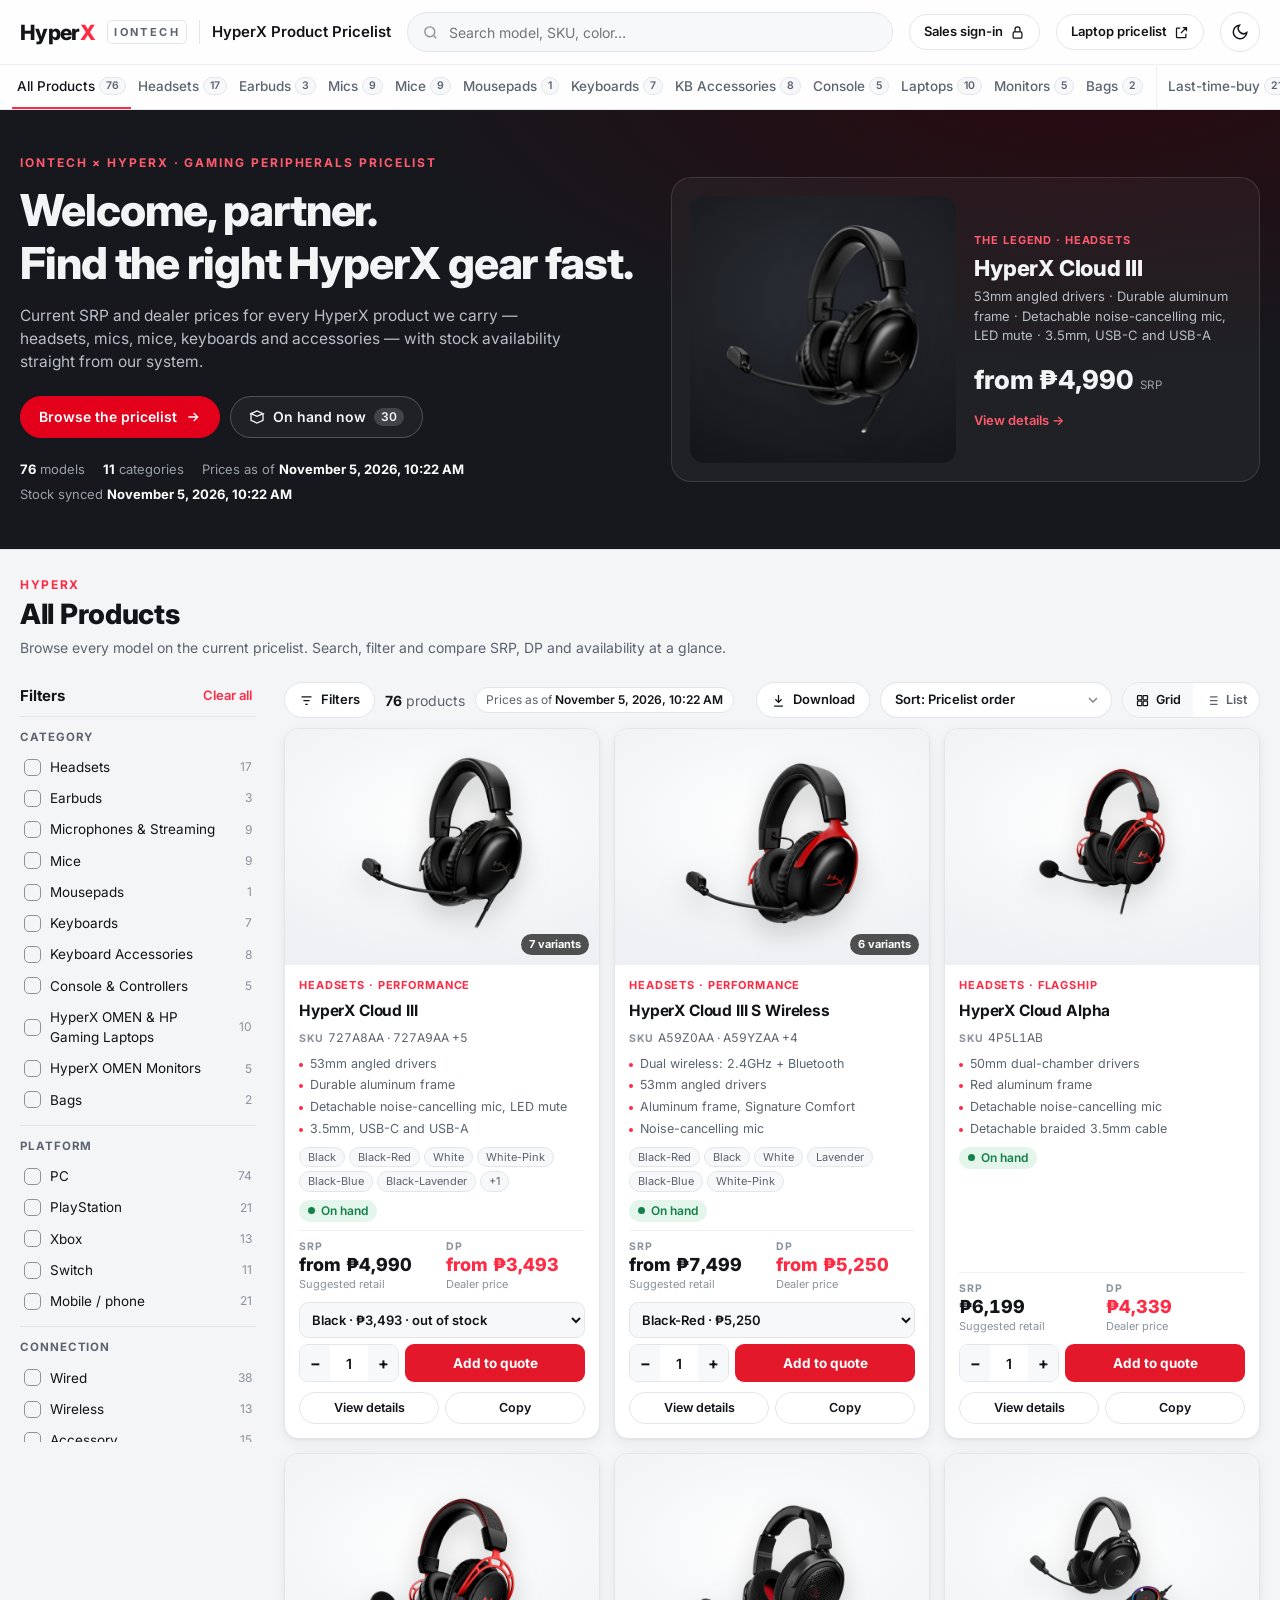
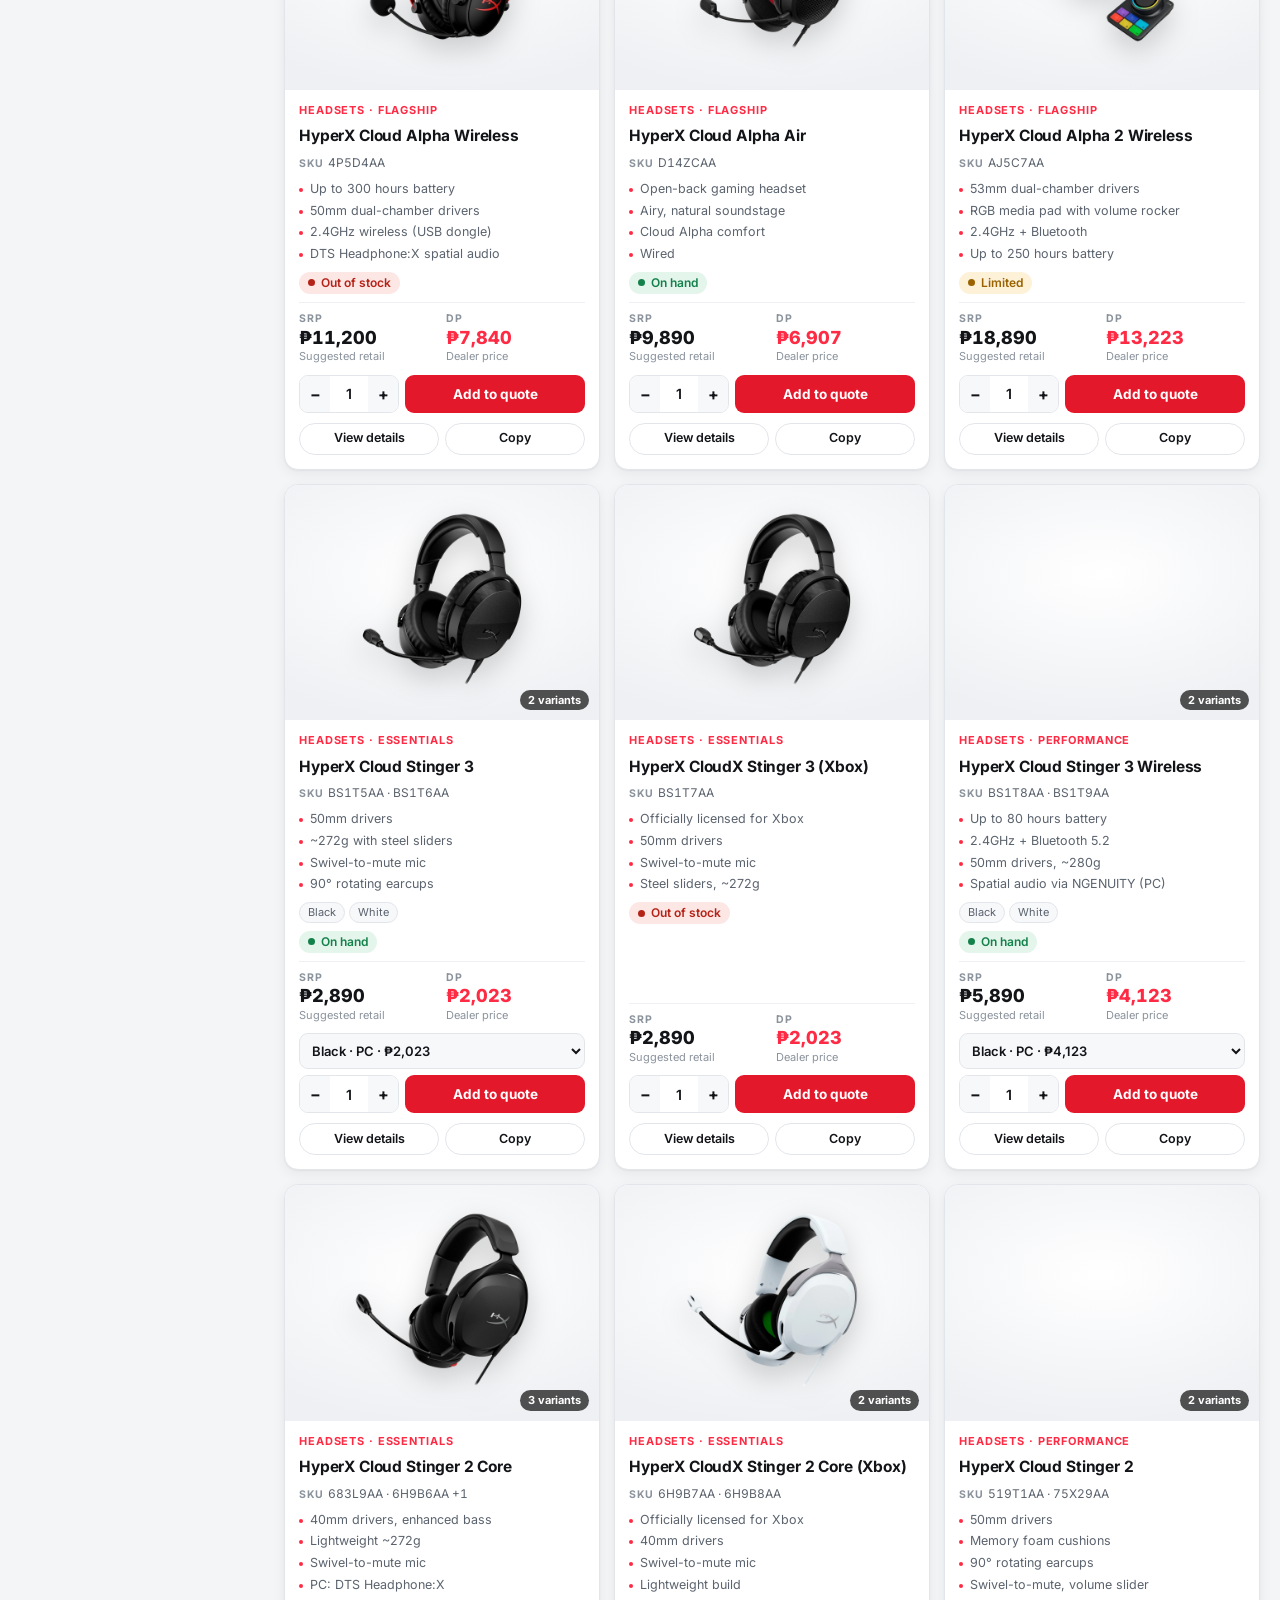
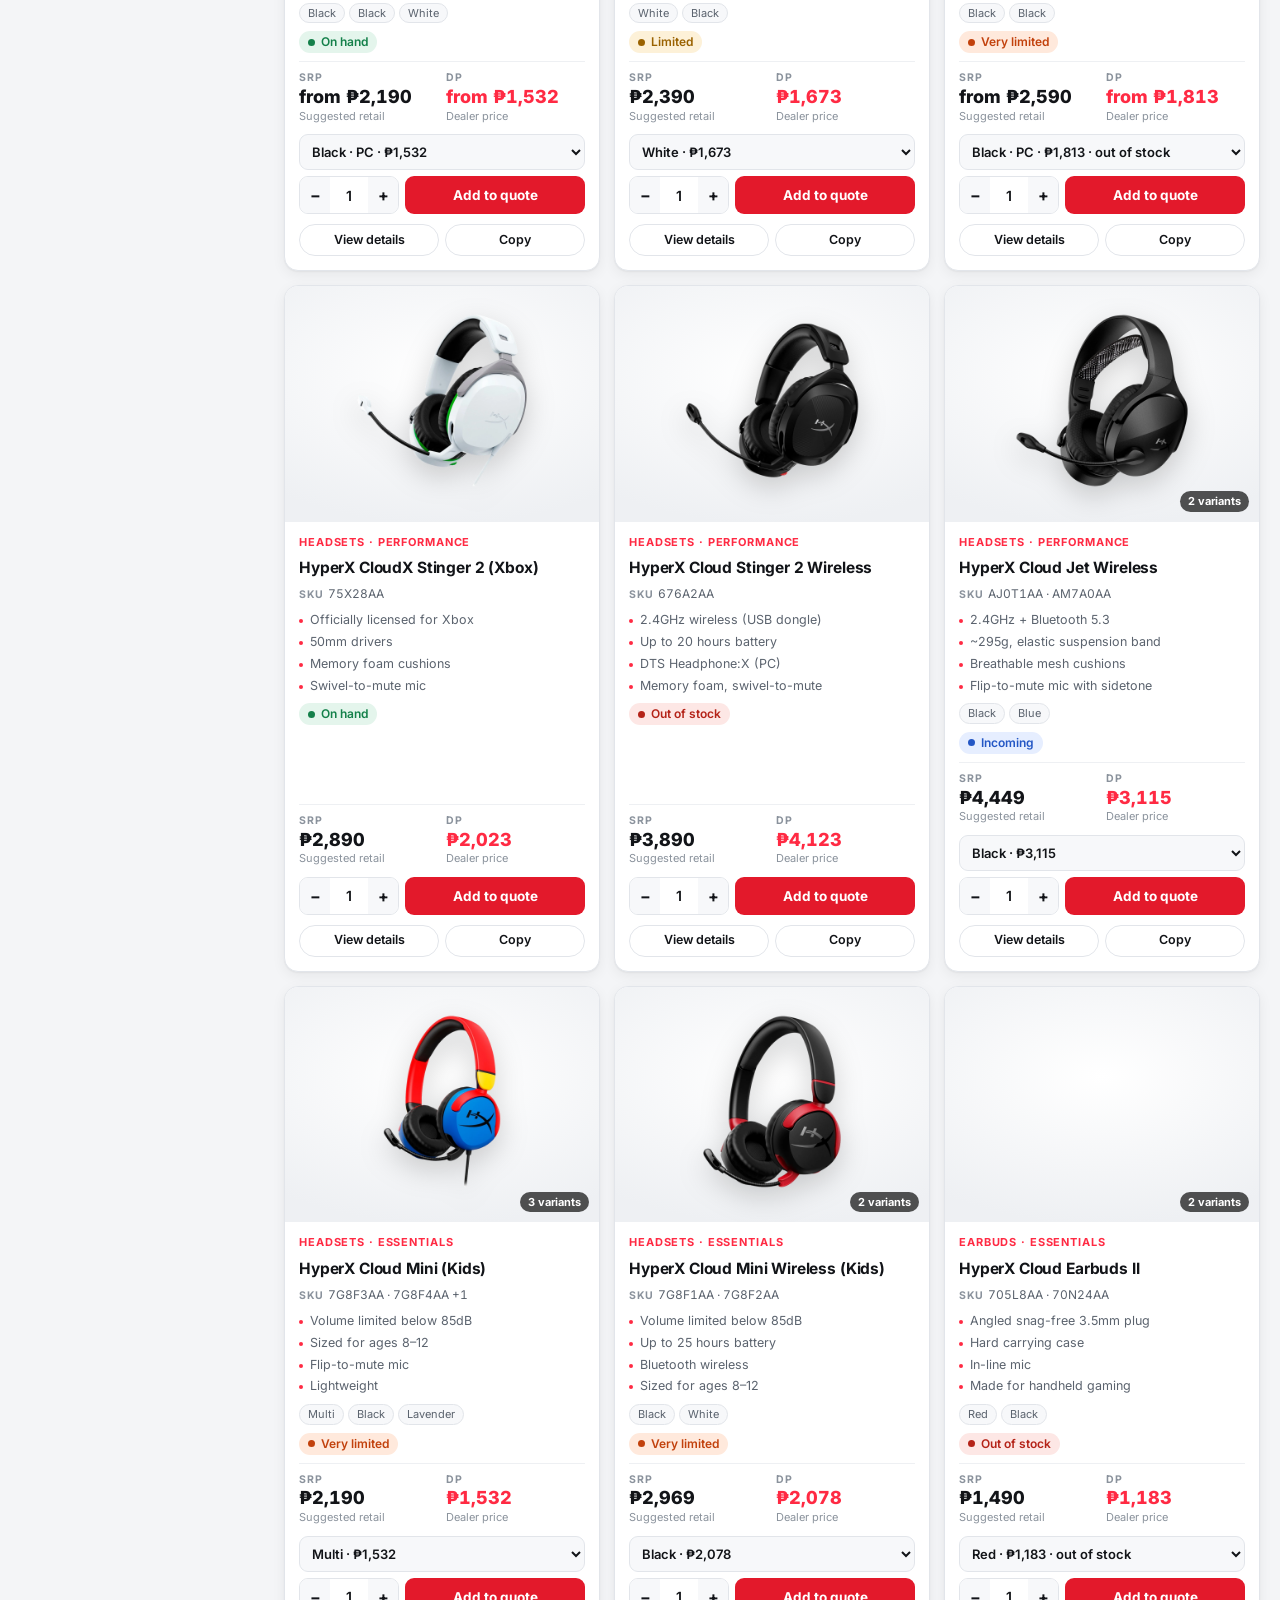
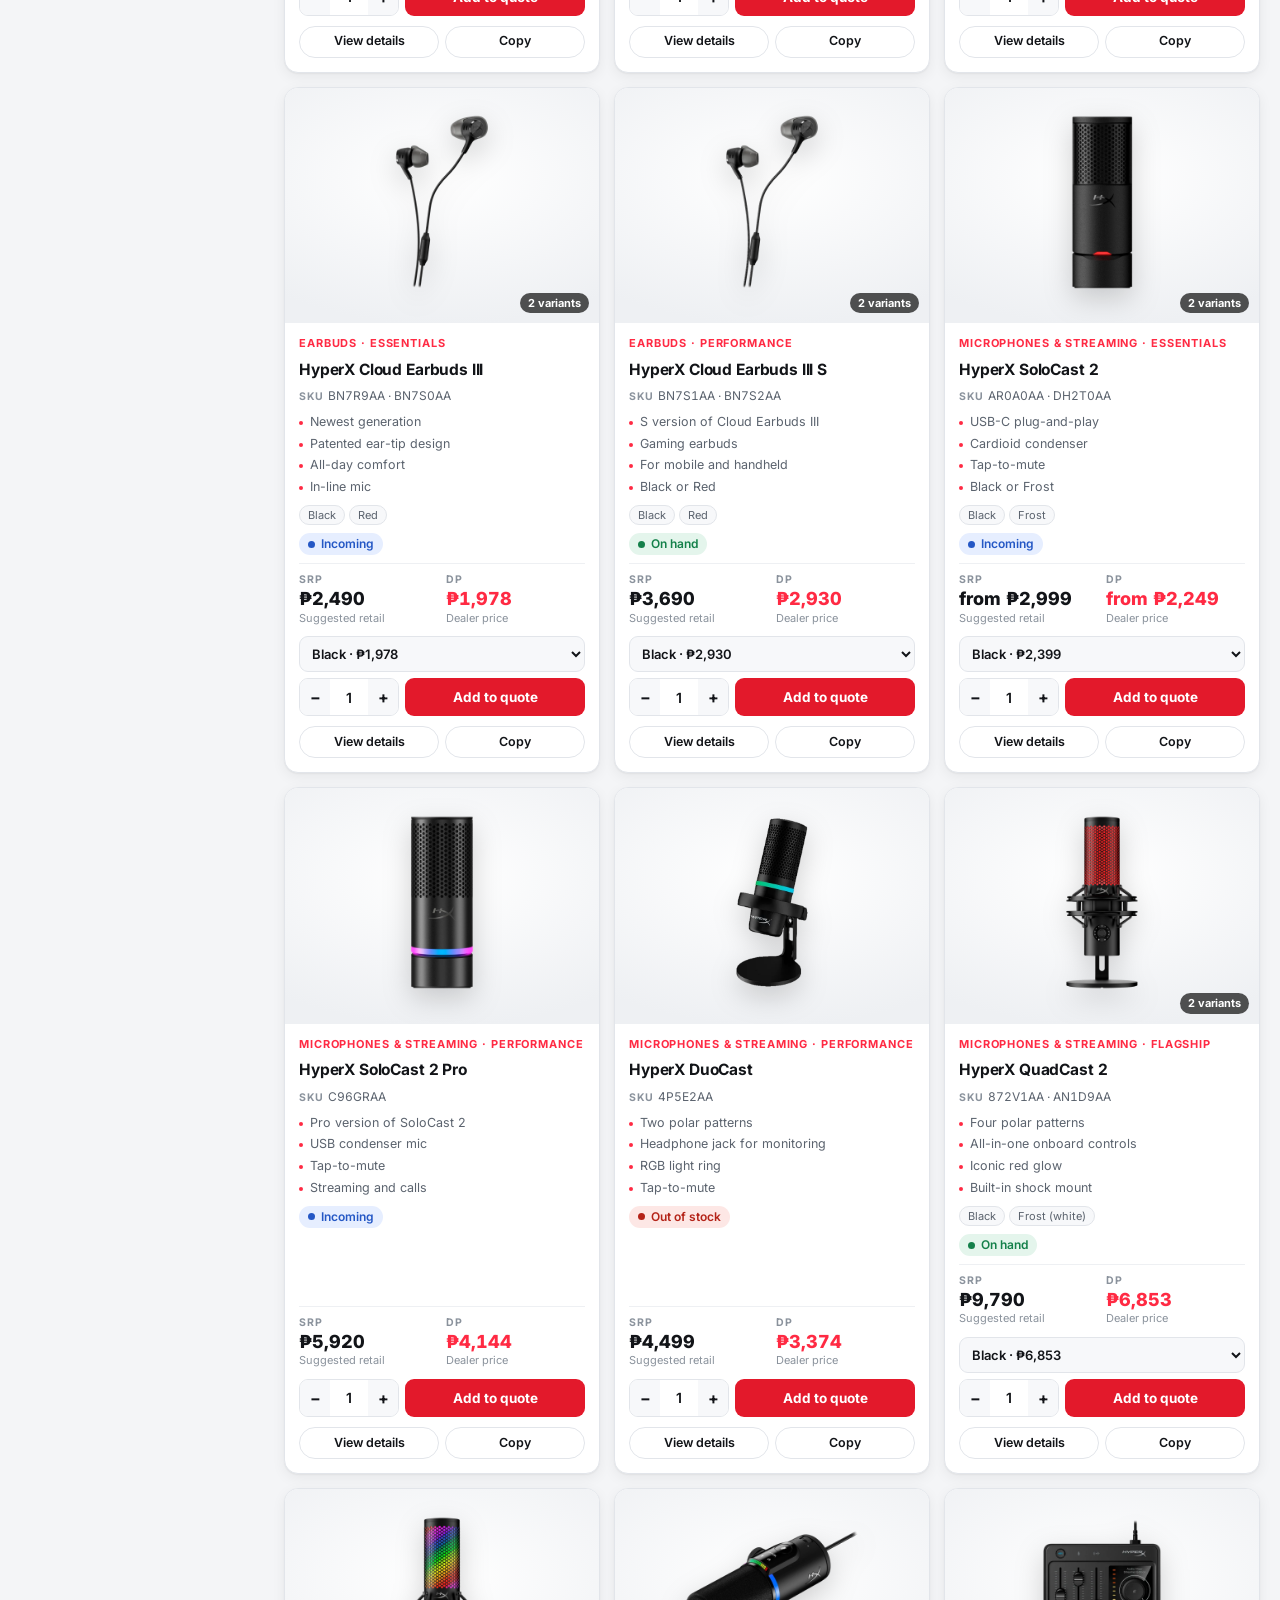
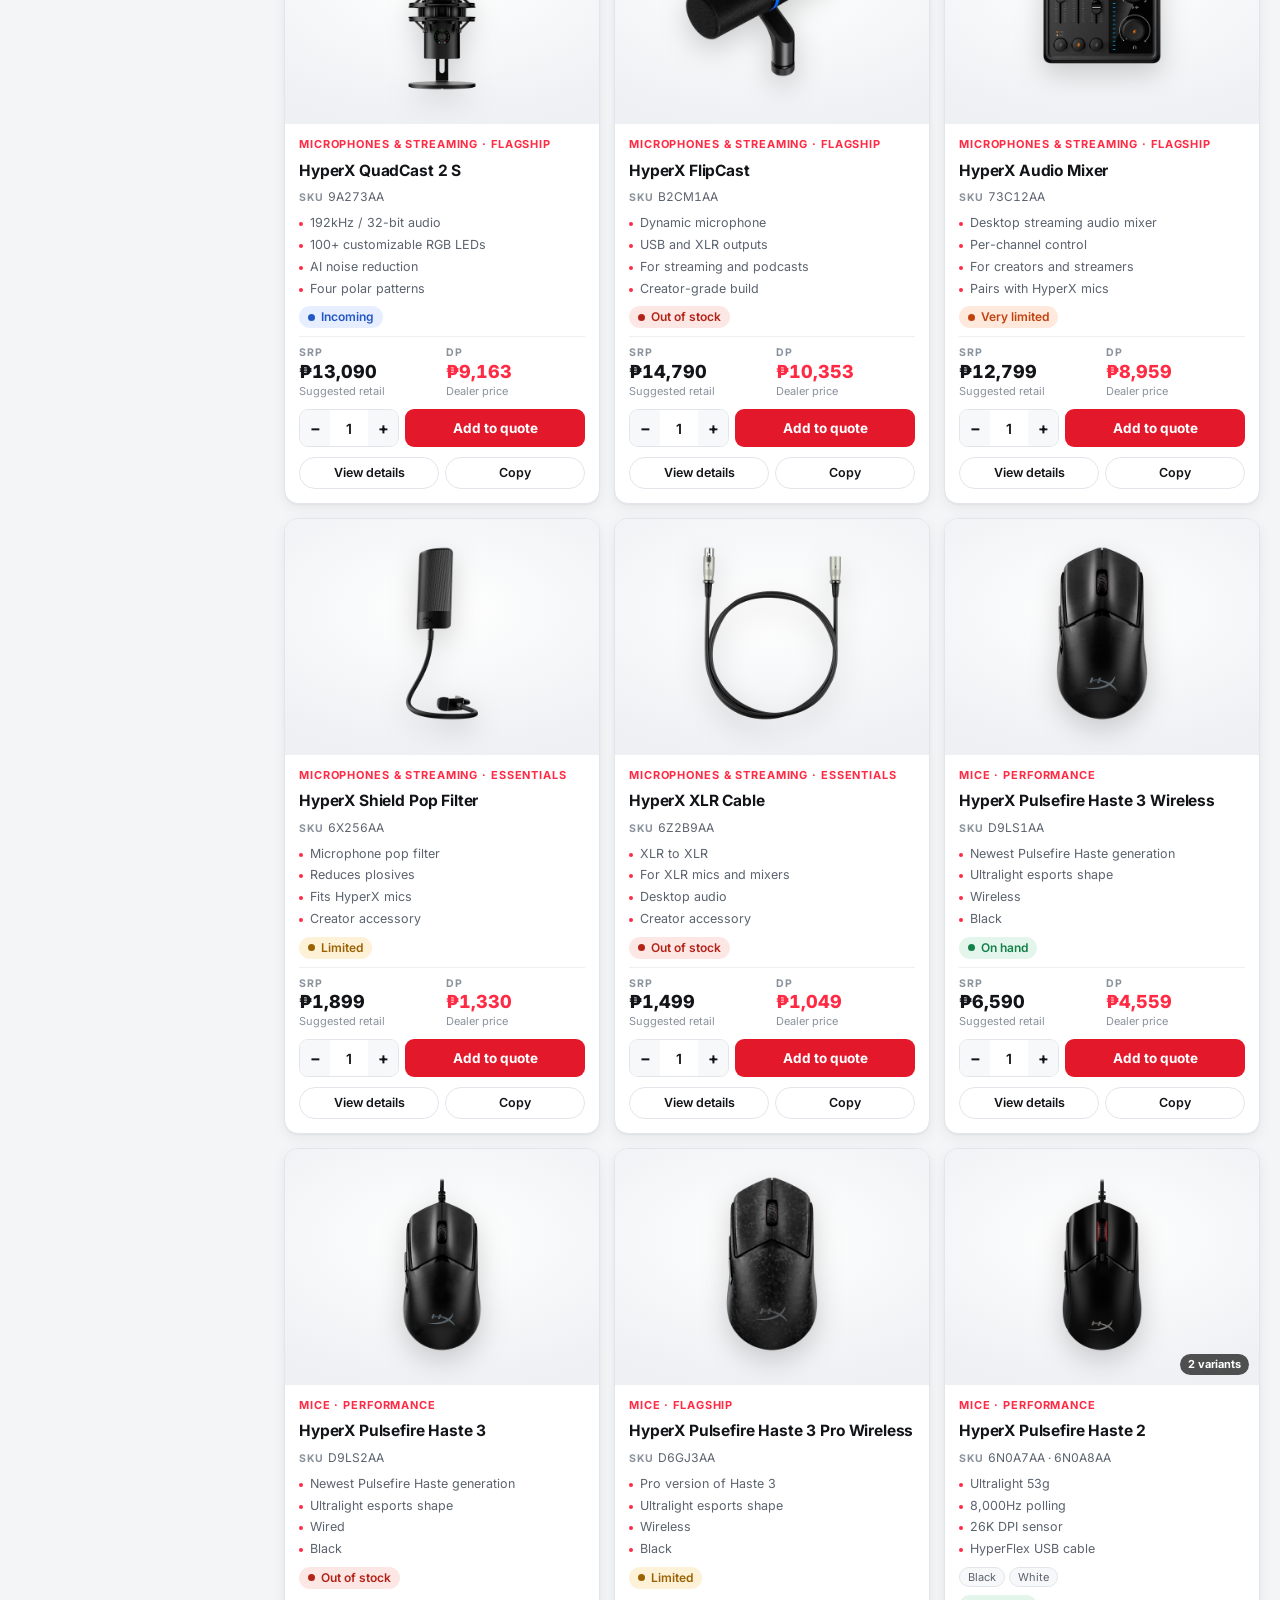
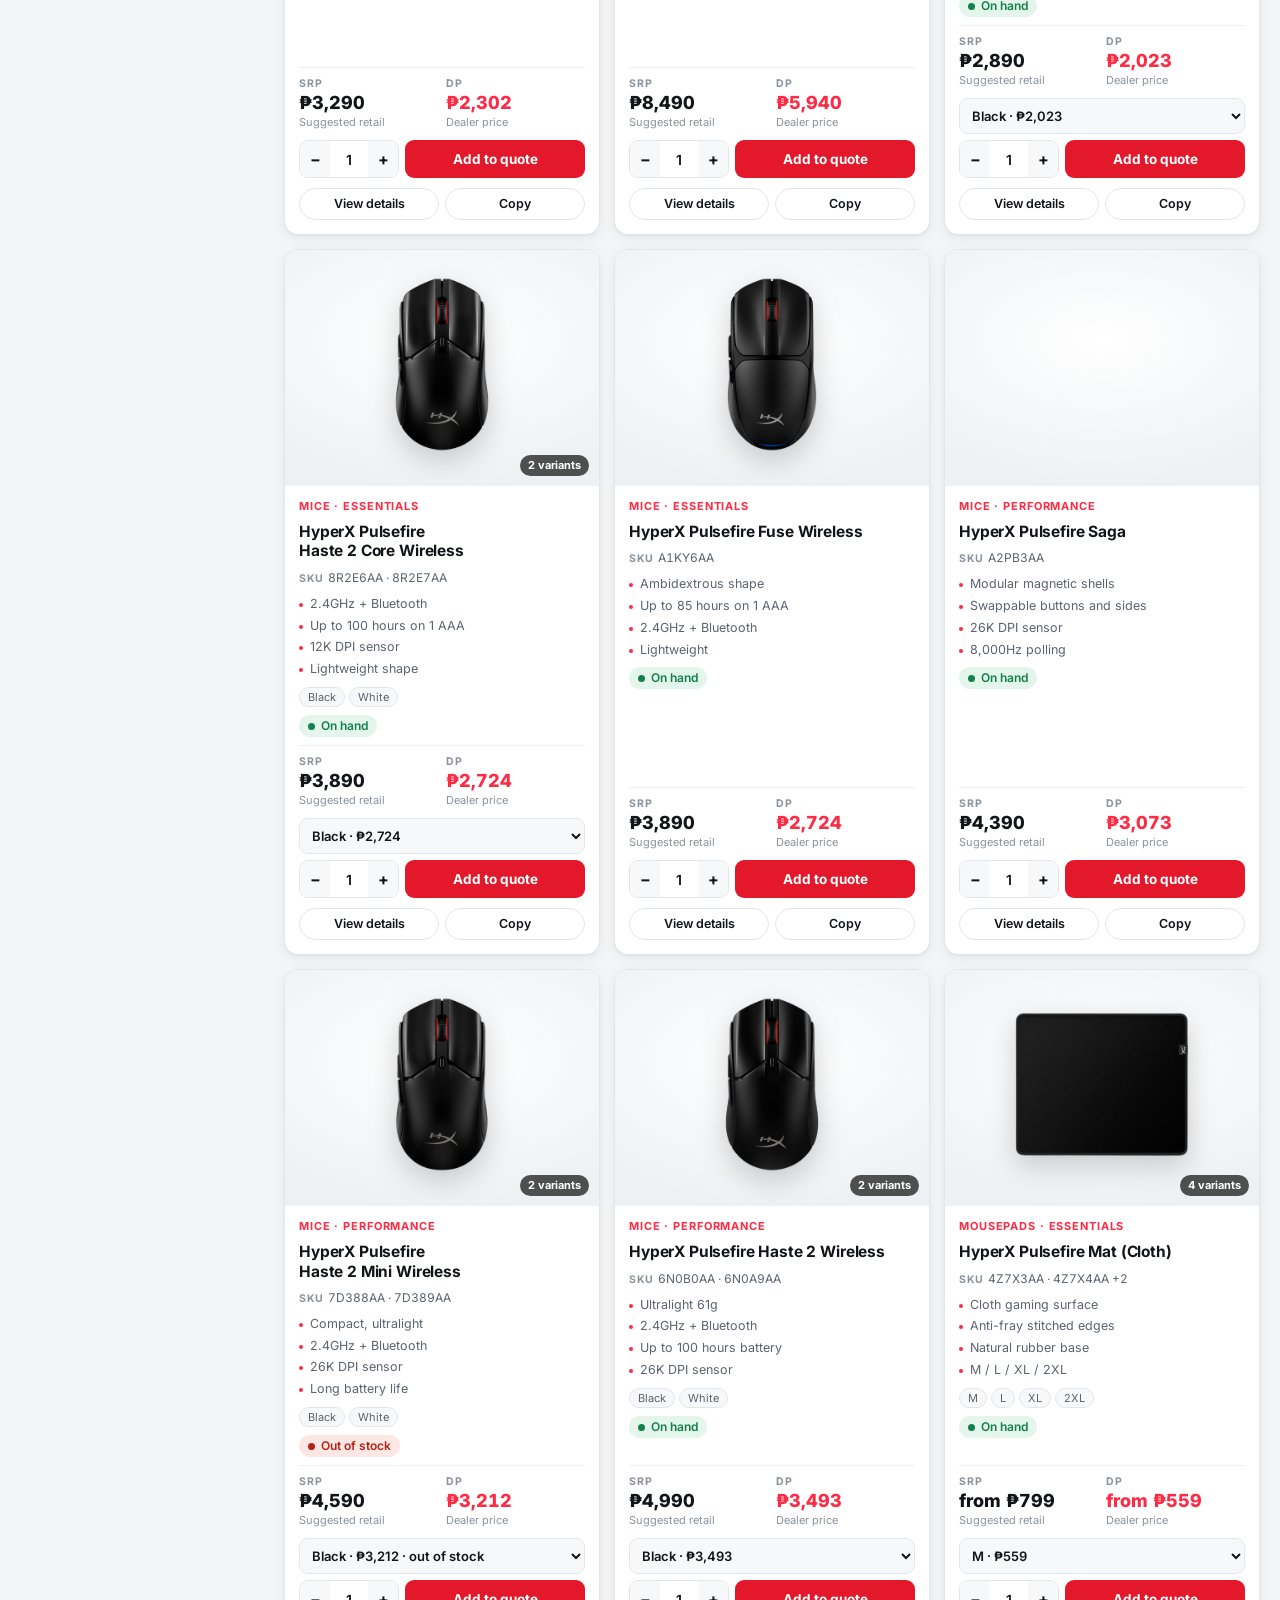
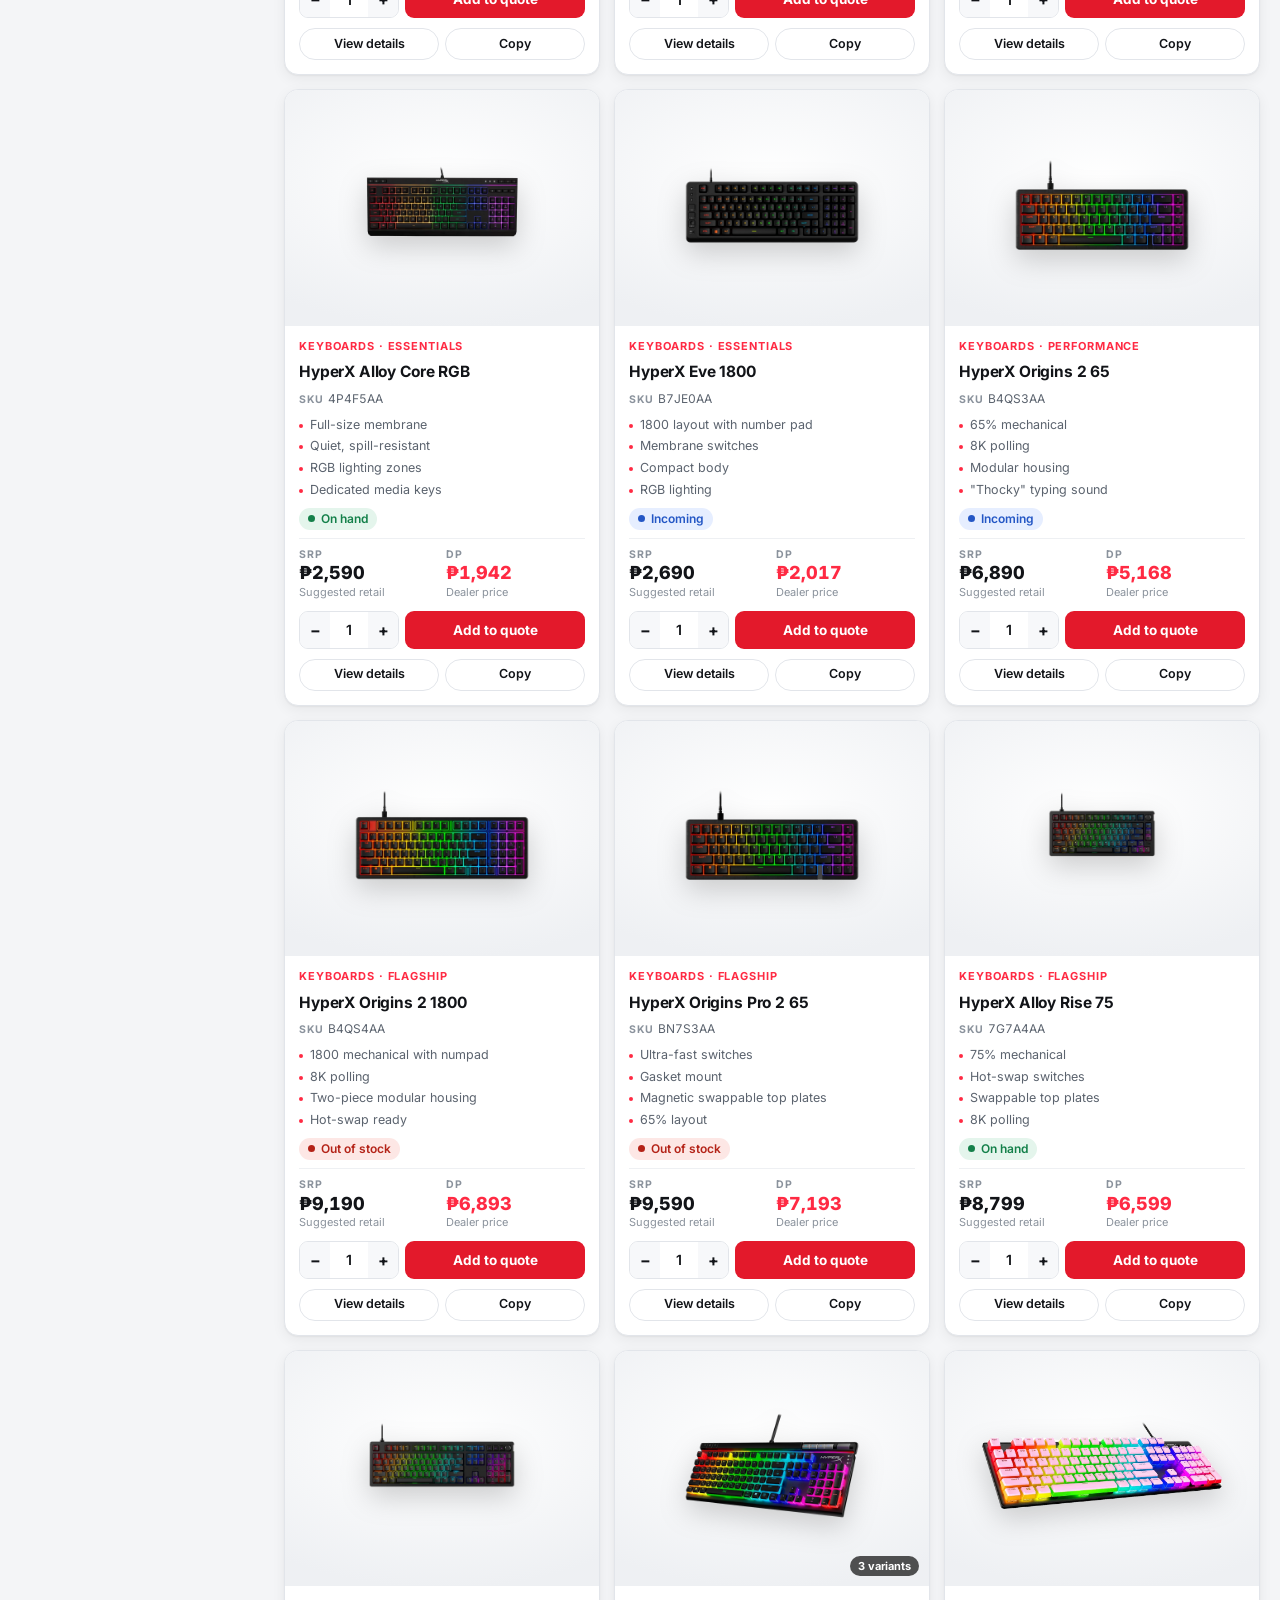
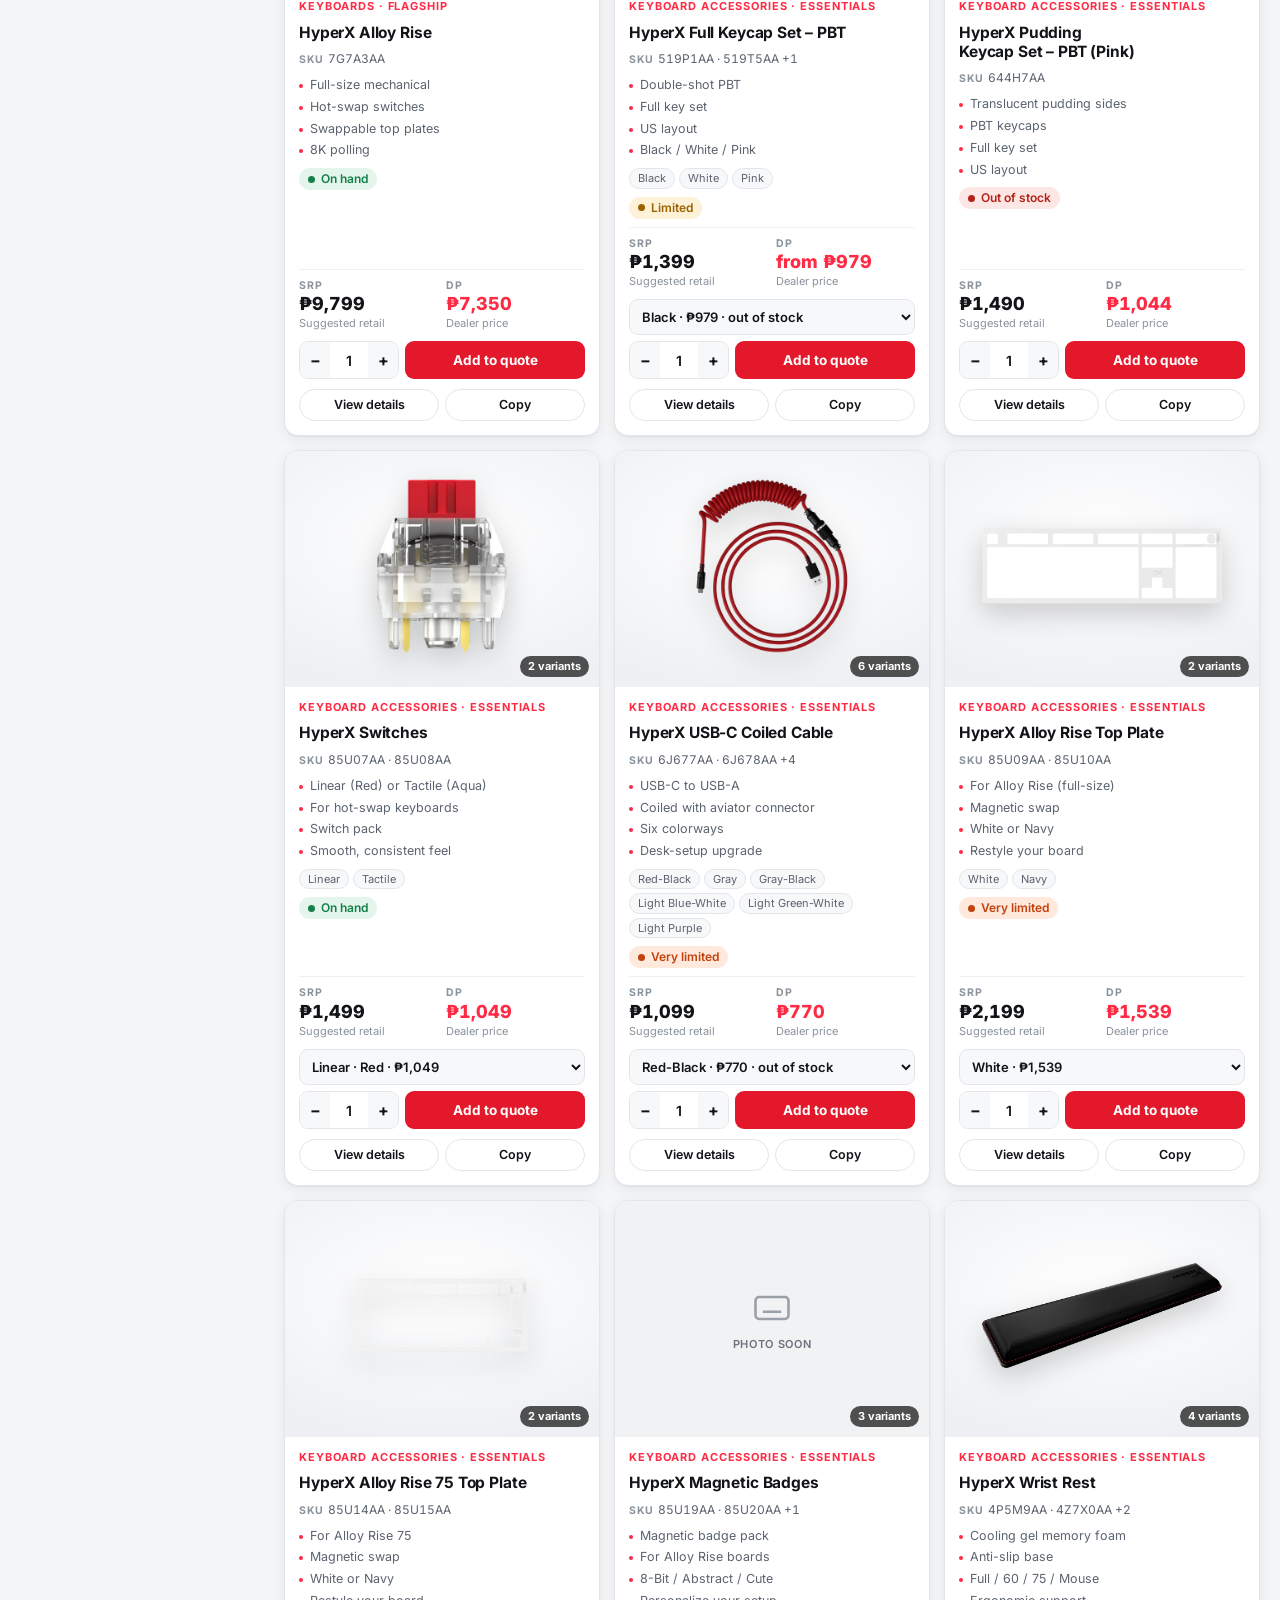
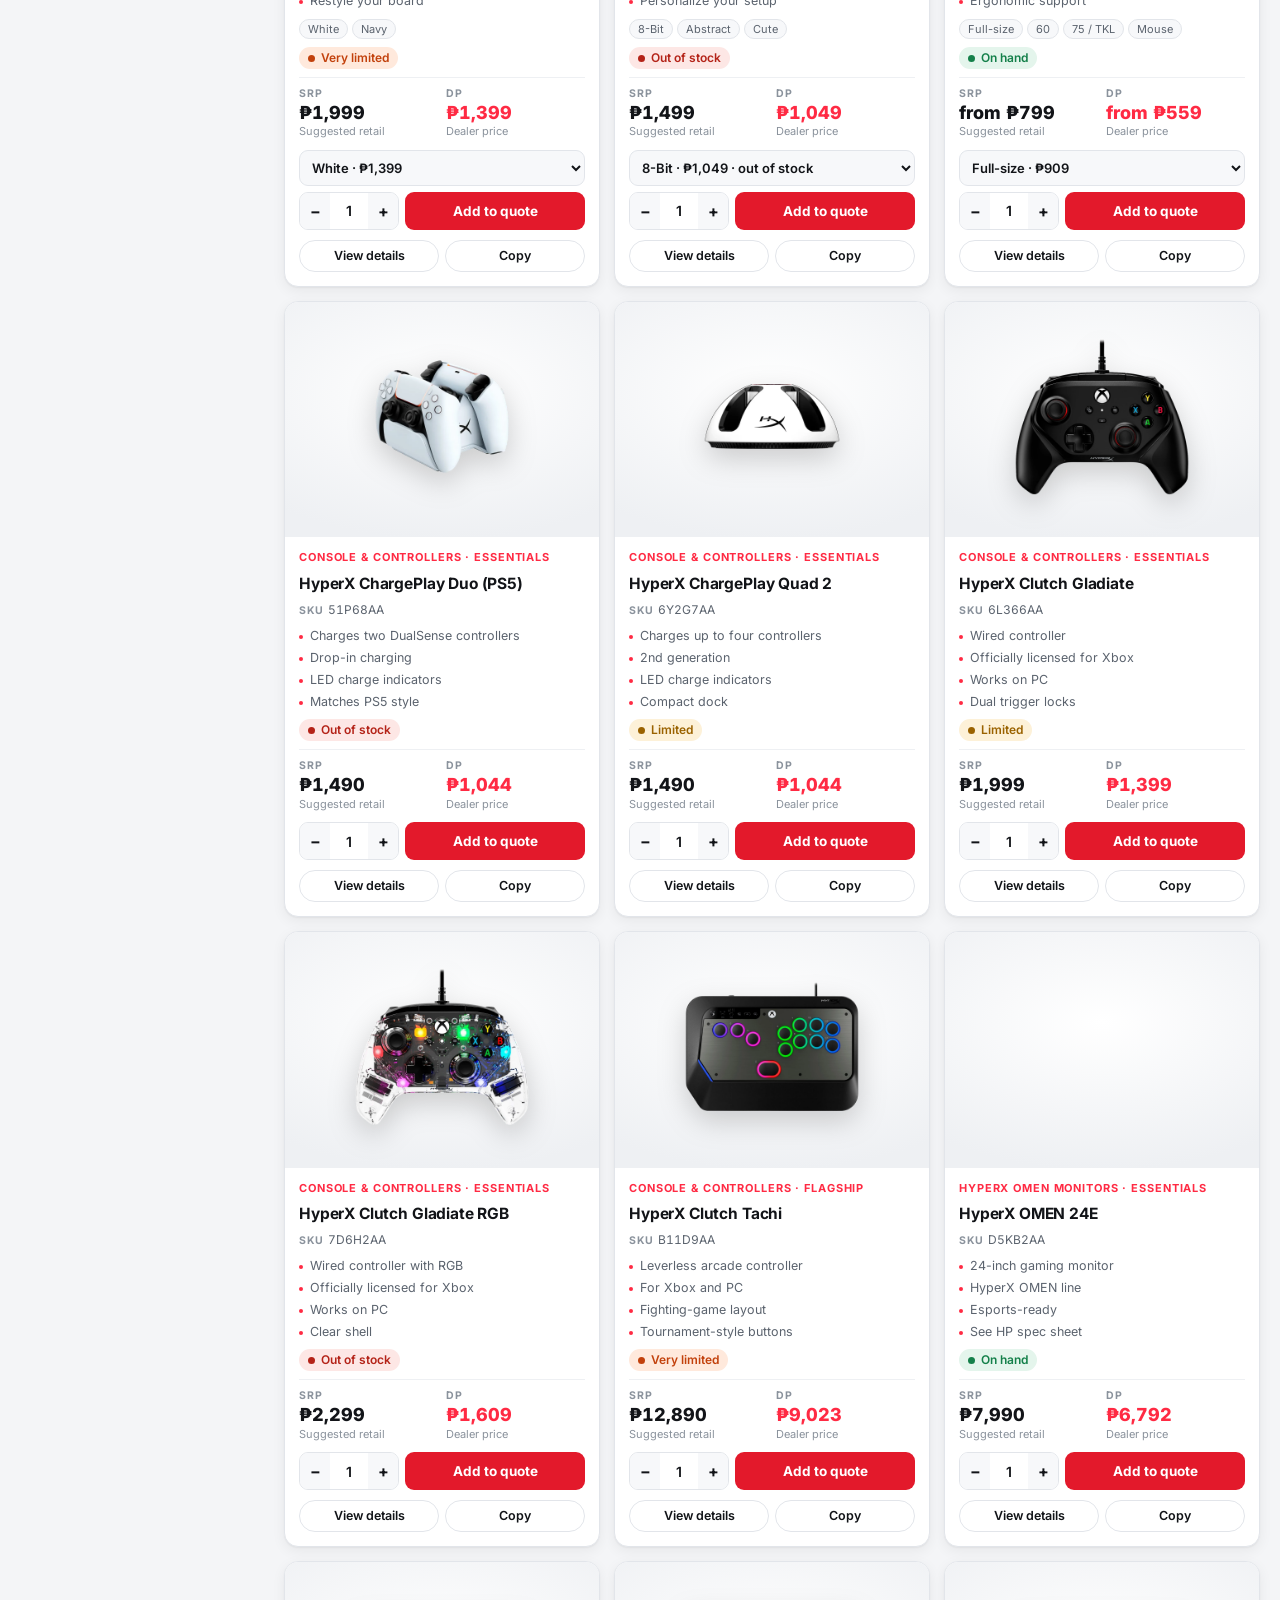
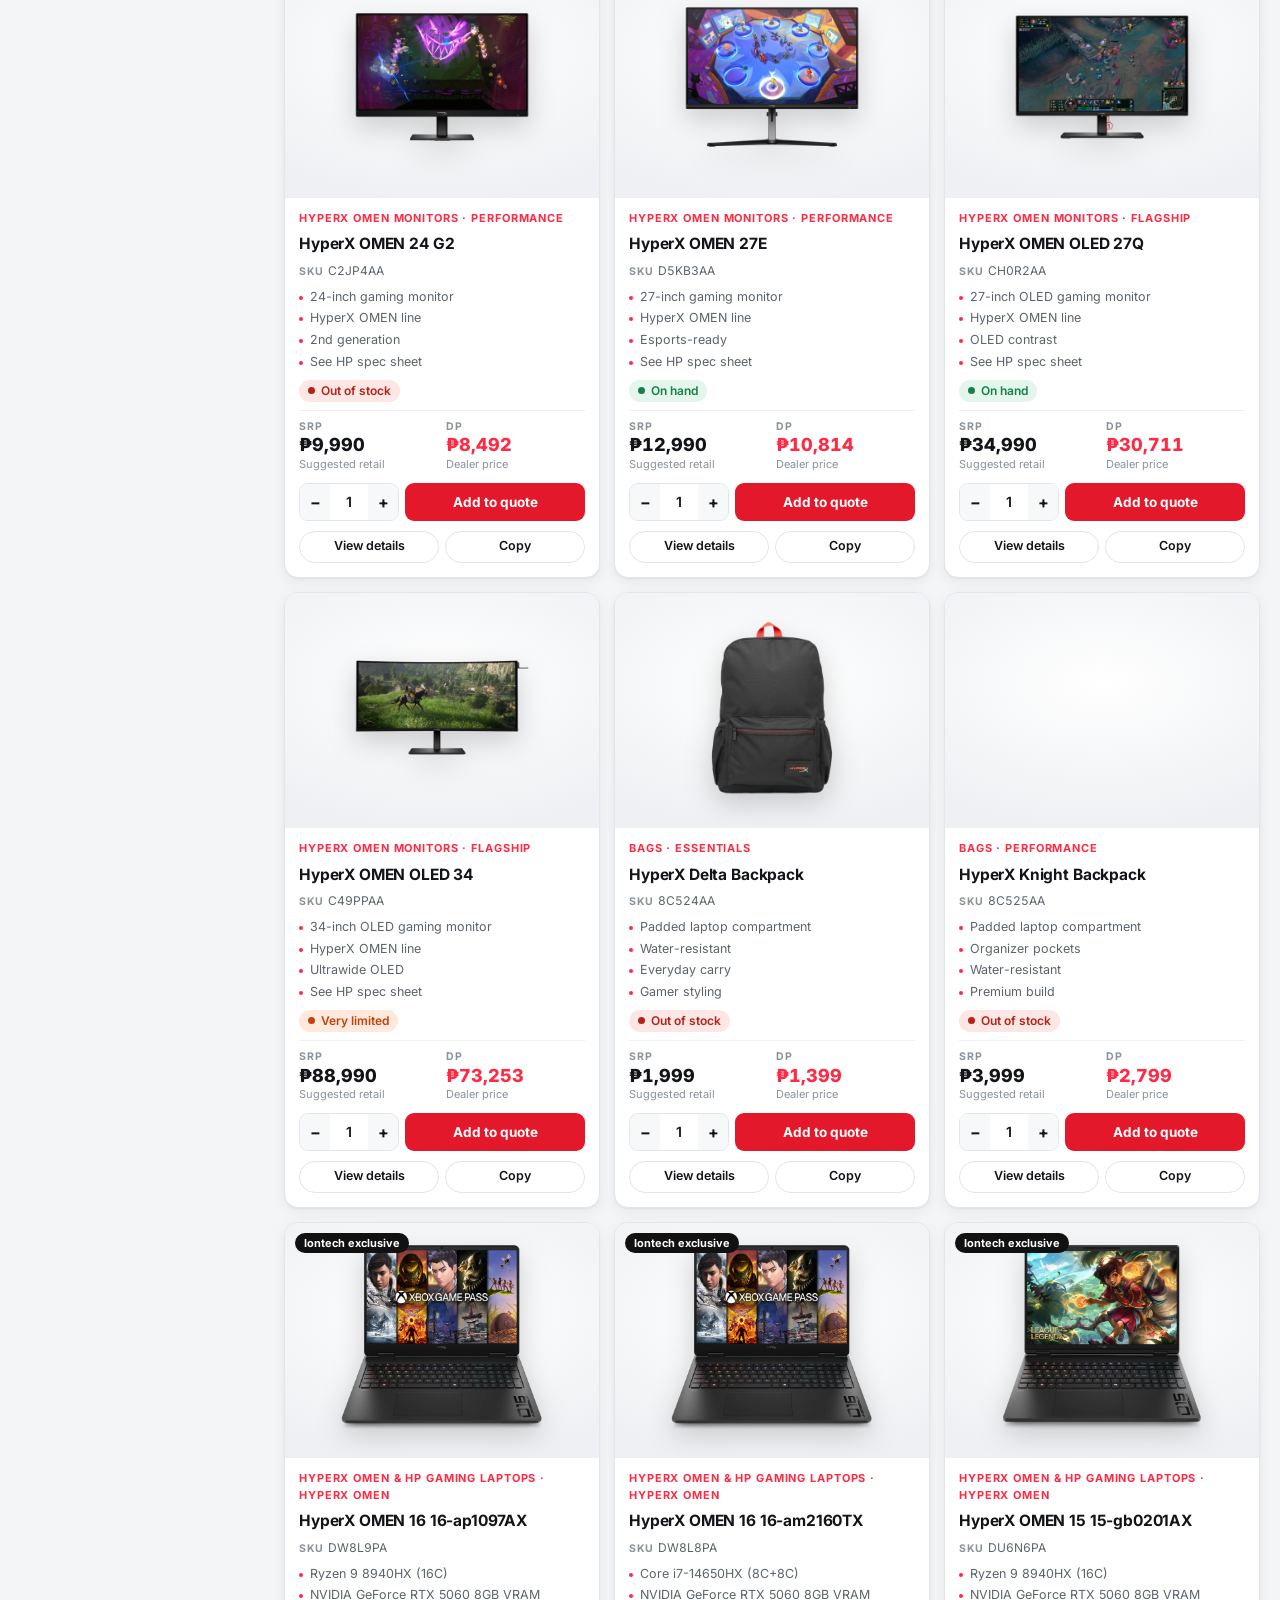
==== commit a44e1f37: "Transparent product photos: Canva background removal on 63 kit images; drop mismatched pink Origins " ====
--- a/index.html
+++ b/index.html
@@ -582,7 +582,7 @@
 
 <script src="assets/hx-auth.js"></script>
 <script src="assets/hx-cart.js"></script>
-<script type="application/json" id="seed">{"updated":"2026-11-05T10:22:07Z","source":"KT-HP Threshold Costing (SRP, DP) · row.hyperx.com (photos)","laptopSource":{"name":"HP Gaming Pricelist","url":"https://hp-hyperx-pl.github.io/HP-GM-PRICELIST---October-2026/","asOf":"2026-10-05T16:26:37","file":"Current Pricelist - HP Gaming.xlsx"},"categories":[{"id":"headsets","name":"Headsets","short":"Headsets"},{"id":"earbuds","name":"Earbuds","short":"Earbuds"},{"id":"mics","name":"Microphones & Streaming","short":"Mics"},{"id":"mice","name":"Mice","short":"Mice"},{"id":"mousepads","name":"Mousepads","short":"Mousepads"},{"id":"keyboards","name":"Keyboards","short":"Keyboards"},{"id":"kb-acc","name":"Keyboard Accessories","short":"KB Accessories"},{"id":"console","name":"Console & Controllers","short":"Console"},{"id":"laptops","name":"HyperX OMEN & HP Gaming Laptops","short":"Laptops"},{"id":"monitors","name":"HyperX OMEN Monitors","short":"Monitors"},{"id":"bags","name":"Bags","short":"Bags"}],"products":[{"id":"cloud-iii","cat":"headsets","name":"HyperX Cloud III","specs":["53mm angled drivers","Durable aluminum frame","Detachable noise-cancelling mic, LED mute","3.5mm, USB-C and USB-A"],"variants":[{"label":"Black","sku":"727A8AA","srp":4990,"dp":3493.08,"gallery":["assets/products/cloud-iii/k-black-1.webp","assets/products/cloud-iii/k-black-2.webp","assets/products/cloud-iii/k-black-3.webp","assets/products/cloud-iii/k-black-4.webp"],"kit":"cloud-iii-gaming-headset"},{"label":"Black-Red","sku":"727A9AA","srp":4990,"dp":3493.08,"gallery":["assets/products/cloud-iii/k-black-red-1.webp","assets/products/cloud-iii/k-black-red-2.webp","assets/products/cloud-iii/k-black-red-3.webp","assets/products/cloud-iii/k-black-red-4.webp"],"kit":"cloud-iii-gaming-headset"},{"label":"White","sku":"BS7C1AA","srp":4990,"dp":3493.08,"gallery":["assets/products/cloud-iii/k-white-1.webp","assets/products/cloud-iii/k-white-2.webp","assets/products/cloud-iii/k-white-3.webp","assets/products/cloud-iii/k-white-4.webp"],"kit":"cloud-iii-gaming-headset"},{"label":"White-Pink","sku":"9W1Q4AA","srp":4990,"dp":3493.08,"gallery":["assets/products/cloud-iii/k-white-pink-1.webp","assets/products/cloud-iii/k-white-pink-2.webp","assets/products/cloud-iii/k-white-pink-3.webp","assets/products/cloud-iii/k-white-pink-4.webp"],"kit":"cloud-iii-gaming-headset"},{"label":"Black-Blue","sku":"D0SX6AA","srp":4990,"dp":3493.08,"gallery":["assets/products/cloud-iii/k-black-blue-1.webp","assets/products/cloud-iii/k-black-blue-2.webp","assets/products/cloud-iii/k-black-blue-3.webp","assets/products/cloud-iii/k-black-blue-4.webp"],"kit":"cloud-iii-gaming-headset"},{"label":"Black-Lavender","sku":"DF7F0AA","srp":5350,"dp":3742.12,"gallery":["assets/products/cloud-iii/k-black-lavender-1.webp","assets/products/cloud-iii/k-black-lavender-2.webp","assets/products/cloud-iii/k-black-lavender-3.webp","assets/products/cloud-iii/k-black-lavender-4.webp"],"kit":"cloud-iii-gaming-headset"},{"label":"White-Blue","sku":"DF7F1AA","srp":5350,"dp":3742.12,"gallery":["assets/products/cloud-iii/k-white-blue-1.webp","assets/products/cloud-iii/k-white-blue-2.webp","assets/products/cloud-iii/k-white-blue-3.webp","assets/products/cloud-iii/k-white-blue-4.webp"],"kit":"cloud-iii-gaming-headset"}],"img":"assets/products/cloud-iii/k-black-1.webp","tier":"Premium Performance","platforms":["PC","PlayStation","Xbox","Switch","Mobile"],"conn":"Wired","note":"New colorways Black-Lavender and White-Blue carry a higher SRP (₱5,350).","ltb":false,"hero":true,"imgCdn":"https://row.hyperx.com/cdn/shop/files/hyperx_cloud_iii_red_66x0049_main_1.jpg","kit":"cloud-iii-gaming-headset"},{"id":"cloud-iii-s-wl","cat":"headsets","name":"HyperX Cloud III S Wireless","specs":["Dual wireless: 2.4GHz + Bluetooth","53mm angled drivers","Aluminum frame, Signature Comfort","Noise-cancelling mic"],"variants":[{"label":"Black-Red","sku":"A59Z0AA","srp":7499,"dp":5249.51,"gallery":["assets/products/cloud-iii-s-wl/k-black-red-1.webp","assets/products/cloud-iii-s-wl/k-black-red-2.webp","assets/products/cloud-iii-s-wl/k-black-red-3.webp","assets/products/cloud-iii-s-wl/k-black-red-4.webp"],"kit":"cloud-iii-s-wireless-gaming-headset"},{"label":"Black","sku":"A59YZAA","srp":7499,"dp":5249.51,"gallery":["assets/products/cloud-iii-s-wl/k-black-1.webp","assets/products/cloud-iii-s-wl/k-black-2.webp","assets/products/cloud-iii-s-wl/k-black-3.webp","assets/products/cloud-iii-s-wl/k-black-4.webp"],"kit":"cloud-iii-s-wireless-gaming-headset"},{"label":"White","sku":"AX6G1AA","srp":7499,"dp":5249.51,"gallery":["assets/products/cloud-iii-s-wl/k-white-1.webp","assets/products/cloud-iii-s-wl/k-white-2.webp","assets/products/cloud-iii-s-wl/k-white-3.webp","assets/products/cloud-iii-s-wl/k-white-4.webp"],"kit":"cloud-iii-s-wireless-gaming-headset"},{"label":"Lavender","sku":"D95DFAA","srp":7499,"dp":5249.51,"gallery":["assets/products/cloud-iii-s-wl/k-lavender-1.webp","assets/products/cloud-iii-s-wl/k-lavender-2.webp","assets/products/cloud-iii-s-wl/k-lavender-3.webp","assets/products/cloud-iii-s-wl/k-lavender-4.webp"],"kit":"cloud-iii-s-wireless-gaming-headset"},{"label":"Black-Blue","sku":"DF7E9AA","srp":8090,"dp":5623.72,"gallery":["assets/products/cloud-iii-s-wl/k-black-blue-1.webp","assets/products/cloud-iii-s-wl/k-black-blue-2.webp","assets/products/cloud-iii-s-wl/k-black-blue-3.webp","assets/products/cloud-iii-s-wl/k-black-blue-4.webp"],"kit":"cloud-iii-s-wireless-gaming-headset"},{"label":"White-Pink","sku":"DG0R2AA","srp":8090,"dp":5623.72,"gallery":["assets/products/cloud-iii-s-wl/k-white-pink-1.webp","assets/products/cloud-iii-s-wl/k-white-pink-2.webp","assets/products/cloud-iii-s-wl/k-white-pink-3.webp","assets/products/cloud-iii-s-wl/k-white-pink-4.webp"],"kit":"cloud-iii-s-wireless-gaming-headset"}],"img":"assets/products/cloud-iii-s-wl/k-black-red-1.webp","tier":"Premium Performance","platforms":["PC","PlayStation","Switch","Mobile"],"conn":"Wireless","note":"Black-Blue and White-Pink carry a higher SRP (₱8,090).","ltb":false,"hero":false,"imgCdn":"https://cdn.shopify.com/s/files/1/0564/3612/9997/files/hyperx_cloud_iii_s_wireless_red_a59z0aa_main_1.jpg?v=1793386388","kit":"cloud-iii-s-wireless-gaming-headset"},{"id":"cloud-alpha","cat":"headsets","name":"HyperX Cloud Alpha","specs":["50mm dual-chamber drivers","Red aluminum frame","Detachable noise-cancelling mic","Detachable braided 3.5mm cable"],"variants":[{"label":"Red","sku":"4P5L1AB","srp":6199,"dp":4339.01,"gallery":["assets/products/cloud-alpha/k-red-1.webp","assets/products/cloud-alpha/k-red-2.webp","assets/products/cloud-alpha/k-red-3.webp"],"kit":"cloud-alpha-gaming-headset"}],"img":"assets/products/cloud-alpha/k-red-1.webp","tier":"Premium Flagship","platforms":["PC","PlayStation","Xbox","Switch","Mobile"],"conn":"Wired","note":null,"ltb":false,"hero":false,"imgCdn":null,"kit":"cloud-alpha-gaming-headset"},{"id":"cloud-alpha-wl","cat":"headsets","name":"HyperX Cloud Alpha Wireless","specs":["Up to 300 hours battery","50mm dual-chamber drivers","2.4GHz wireless (USB dongle)","DTS Headphone:X spatial audio"],"variants":[{"label":"Black-Red","sku":"4P5D4AA","srp":11200,"dp":7840.0,"gallery":["assets/products/cloud-alpha-wl/k-black-red-1.webp","assets/products/cloud-alpha-wl/k-black-red-2.webp","assets/products/cloud-alpha-wl/k-black-red-3.webp","assets/products/cloud-alpha-wl/k-black-red-4.webp"],"kit":"cloud-alpha-wireless-gaming-headset"}],"img":"assets/products/cloud-alpha-wl/k-black-red-1.webp","tier":"Premium Flagship","platforms":["PC","PlayStation"],"conn":"Wireless","note":null,"ltb":false,"hero":false,"imgCdn":null,"kit":"cloud-alpha-wireless-gaming-headset"},{"id":"cloud-alpha-air","cat":"headsets","name":"HyperX Cloud Alpha Air","specs":["Open-back gaming headset","Airy, natural soundstage","Cloud Alpha comfort","Wired"],"variants":[{"label":"Black","sku":"D14ZCAA","srp":9890,"dp":6907.11,"gallery":["assets/products/cloud-alpha-air/k-black-1.webp","assets/products/cloud-alpha-air/k-black-2.webp","assets/products/cloud-alpha-air/k-black-3.webp","assets/products/cloud-alpha-air/k-black-4.webp"],"kit":"cloud-alpha-air-open-back-gaming-headset"}],"img":"assets/products/cloud-alpha-air/k-black-1.webp","tier":"Premium Flagship","platforms":["PC","PlayStation","Xbox","Mobile"],"conn":"Wired","note":null,"ltb":false,"hero":false,"imgCdn":"https://cdn.shopify.com/s/files/1/0564/3612/9997/files/hyperx_cloud_alpha_air_d14zcaa_main_1.jpg?v=1790383021","kit":"cloud-alpha-air-open-back-gaming-headset"},{"id":"cloud-alpha-2-wl","cat":"headsets","name":"HyperX Cloud Alpha 2 Wireless","specs":["53mm dual-chamber drivers","RGB media pad with volume rocker","2.4GHz + Bluetooth","Up to 250 hours battery"],"variants":[{"label":"Black","sku":"AJ5C7AA","srp":18890,"dp":13222.59,"gallery":["assets/products/cloud-alpha-2-wl/k-black-1.webp","assets/products/cloud-alpha-2-wl/k-black-2.webp","assets/products/cloud-alpha-2-wl/k-black-3.webp","assets/products/cloud-alpha-2-wl/k-black-4.webp"],"kit":"cloud-alpha-2-wireless-gaming-headset"}],"img":"assets/products/cloud-alpha-2-wl/k-black-1.webp","tier":"Premium Flagship","platforms":["PC","PlayStation","Mobile"],"conn":"Wireless","note":null,"ltb":false,"hero":false,"imgCdn":"https://cdn.shopify.com/s/files/1/0564/3612/9997/files/hyperx_cloud_alpha_2_wireless_aj5c7aa_main_1.jpg?v=1793386349","kit":"cloud-alpha-2-wireless-gaming-headset"},{"id":"stinger-3","cat":"headsets","name":"HyperX Cloud Stinger 3","specs":["50mm drivers","~272g with steel sliders","Swivel-to-mute mic","90° rotating earcups"],"variants":[{"label":"Black · PC","sku":"BS1T5AA","srp":2890,"dp":2022.59,"gallery":["assets/products/stinger-3/k-black-pc-1.webp","assets/products/stinger-3/k-black-pc-2.webp","assets/products/stinger-3/k-black-pc-3.webp","assets/products/stinger-3/k-black-pc-4.webp"],"kit":"cloud-stinger-3-gaming-headset"},{"label":"White · PlayStation","sku":"BS1T6AA","srp":2890,"dp":2022.59,"gallery":["assets/products/stinger-3/k-white-playstation-1.webp","assets/products/stinger-3/k-white-playstation-2.webp","assets/products/stinger-3/k-white-playstation-3.webp","assets/products/stinger-3/k-white-playstation-4.webp"],"kit":"cloud-stinger-3-gaming-headset"}],"img":"assets/products/stinger-3/k-black-pc-1.webp","tier":"Premium Essentials","platforms":["PC","PlayStation","Switch","Mobile"],"conn":"Wired","note":null,"ltb":false,"hero":false,"imgCdn":"https://cdn.shopify.com/s/files/1/0564/3612/9997/files/hyperx_cloud_stinger_3_pc_bs1t5aa_main_1.jpg?v=1793386461","kit":"cloud-stinger-3-gaming-headset"},{"id":"stinger-3-x","cat":"headsets","name":"HyperX CloudX Stinger 3 (Xbox)","specs":["Officially licensed for Xbox","50mm drivers","Swivel-to-mute mic","Steel sliders, ~272g"],"variants":[{"label":"Black","sku":"BS1T7AA","srp":2890,"dp":2022.59,"gallery":["assets/products/stinger-3-x/k-black-1.webp","assets/products/stinger-3-x/k-black-2.webp","assets/products/stinger-3-x/k-black-3.webp","assets/products/stinger-3-x/k-black-4.webp"],"kit":"cloudx-stinger-3-gaming-headset-xbox"}],"img":"assets/products/stinger-3-x/k-black-1.webp","tier":"Premium Essentials","platforms":["Xbox","PC"],"conn":"Wired","note":null,"ltb":false,"hero":false,"imgCdn":"https://cdn.shopify.com/s/files/1/0564/3612/9997/files/hyperx_cloudx_stinger_3_xb_bs1t7aa_main_1.jpg?v=1793386294","kit":"cloudx-stinger-3-gaming-headset-xbox"},{"id":"stinger-3-wl","cat":"headsets","name":"HyperX Cloud Stinger 3 Wireless","specs":["Up to 80 hours battery","2.4GHz + Bluetooth 5.2","50mm drivers, ~280g","Spatial audio via NGENUITY (PC)"],"variants":[{"label":"Black · PC","sku":"BS1T8AA","srp":5890,"dp":4122.92,"gallery":["assets/products/stinger-3-wl/k-black-pc-1.webp","assets/products/stinger-3-wl/k-black-pc-2.webp","assets/products/stinger-3-wl/k-black-pc-3.webp","assets/products/stinger-3-wl/k-black-pc-4.webp"],"kit":"cloud-stinger-3-wireless-gaming-headset"},{"label":"White · PlayStation","sku":"BS1T9AA","srp":5890,"dp":4122.92,"gallery":["assets/products/stinger-3-wl/k-white-playstation-1.webp","assets/products/stinger-3-wl/k-white-playstation-2.webp","assets/products/stinger-3-wl/k-white-playstation-3.webp","assets/products/stinger-3-wl/k-white-playstation-4.webp"],"kit":"cloud-stinger-3-wireless-gaming-headset"}],"img":"assets/products/stinger-3-wl/k-black-pc-1.webp","tier":"Premium Performance","platforms":["PC","PlayStation","Mobile"],"conn":"Wireless","note":null,"ltb":false,"hero":false,"imgCdn":"https://cdn.shopify.com/s/files/1/0564/3612/9997/files/hyperx_cloud_stinger_3_wireless_pc_bs1t8aa_main_1.jpg?v=1793386466","kit":"cloud-stinger-3-wireless-gaming-headset"},{"id":"stinger-2-core","cat":"headsets","name":"HyperX Cloud Stinger 2 Core","specs":["40mm drivers, enhanced bass","Lightweight ~272g","Swivel-to-mute mic","PC: DTS Headphone:X"],"variants":[{"label":"Black · PC","sku":"683L9AA","srp":2190,"dp":1532.42,"gallery":["assets/products/stinger-2-core/k-black-pc-1.webp","assets/products/stinger-2-core/k-black-pc-2.webp","assets/products/stinger-2-core/k-black-pc-3.webp","assets/products/stinger-2-core/k-black-pc-4.webp"],"kit":"cloud-stinger-2-core-gaming-headsets"},{"label":"Black · PlayStation","sku":"6H9B6AA","srp":2390,"dp":1673.41,"gallery":["assets/products/stinger-2-core/k-black-playstation-1.webp","assets/products/stinger-2-core/k-black-playstation-2.webp","assets/products/stinger-2-core/k-black-playstation-3.webp","assets/products/stinger-2-core/k-black-playstation-4.webp"],"kit":"cloud-stinger-2-core-gaming-headset-playstation"},{"label":"White · PlayStation","sku":"6H9B5AA","srp":2390,"dp":1673.41,"gallery":["assets/products/stinger-2-core/k-white-playstation-1.webp","assets/products/stinger-2-core/k-white-playstation-2.webp","assets/products/stinger-2-core/k-white-playstation-3.webp"],"kit":"cloud-stinger-2-core-gaming-headset-playstation"}],"img":"assets/products/stinger-2-core/k-black-pc-1.webp","tier":"Premium Essentials","platforms":["PC","PlayStation"],"conn":"Wired","note":null,"ltb":false,"hero":false,"imgCdn":"https://cdn.shopify.com/s/files/1/0564/3612/9997/products/hyperx_cloud_stinger_2_core_white_ps_1_main.jpg?v=1665763174","kit":"cloud-stinger-2-core-gaming-headset-playstation"},{"id":"stinger-2-core-x","cat":"headsets","name":"HyperX CloudX Stinger 2 Core (Xbox)","specs":["Officially licensed for Xbox","40mm drivers","Swivel-to-mute mic","Lightweight build"],"variants":[{"label":"White","sku":"6H9B7AA","srp":2390,"dp":1673.41,"gallery":["assets/products/stinger-2-core-x/k-white-1.webp","assets/products/stinger-2-core-x/k-white-2.webp","assets/products/stinger-2-core-x/k-white-3.webp"],"kit":"cloudx-stinger-2-core-gaming-headsets-xbox"},{"label":"Black","sku":"6H9B8AA","srp":2390,"dp":1673.41,"gallery":["assets/products/stinger-2-core-x/k-black-1.webp","assets/products/stinger-2-core-x/k-black-2.webp","assets/products/stinger-2-core-x/k-black-3.webp"],"kit":"cloudx-stinger-2-core-gaming-headsets-xbox"}],"img":"assets/products/stinger-2-core-x/k-white-1.webp","tier":"Premium Essentials","platforms":["Xbox","PC"],"conn":"Wired","note":null,"ltb":false,"hero":false,"imgCdn":"https://cdn.shopify.com/s/files/1/0564/3612/9997/products/hyperx_cloudx_stinger_2_core_black_xbox_1_main.jpg?v=1665773634","kit":"cloudx-stinger-2-core-gaming-headsets-xbox"},{"id":"stinger-2","cat":"headsets","name":"HyperX Cloud Stinger 2","specs":["50mm drivers","Memory foam cushions","90° rotating earcups","Swivel-to-mute, volume slider"],"variants":[{"label":"Black · PC","sku":"519T1AA","srp":2590,"dp":1813.08,"gallery":["assets/products/stinger-2/k-black-pc-1.webp","assets/products/stinger-2/k-black-pc-2.webp","assets/products/stinger-2/k-black-pc-3.webp"],"kit":"cloud-stinger-2-gaming-headset"},{"label":"Black · PlayStation","sku":"75X29AA","srp":2890,"dp":2022.59,"gallery":["assets/products/stinger-2/k-black-playstation-1.webp","assets/products/stinger-2/k-black-playstation-2.webp","assets/products/stinger-2/k-black-playstation-3.webp","assets/products/stinger-2/k-black-playstation-4.webp"],"kit":"cloud-stinger-2-wired-headset-playstation"}],"img":"assets/products/stinger-2/k-black-pc-1.webp","tier":"Premium Performance","platforms":["PC","PlayStation"],"conn":"Wired","note":null,"ltb":false,"hero":false,"imgCdn":"https://cdn.shopify.com/s/files/1/0564/3612/9997/files/hyperx_stinger_2_white_ps_75x29aa_main_1.jpg?v=1793386361","kit":"cloud-stinger-2-gaming-headset"},{"id":"stinger-2-x","cat":"headsets","name":"HyperX CloudX Stinger 2 (Xbox)","specs":["Officially licensed for Xbox","50mm drivers","Memory foam cushions","Swivel-to-mute mic"],"variants":[{"label":"Black","sku":"75X28AA","srp":2890,"dp":2022.59,"gallery":["assets/products/stinger-2-x/k-black-1.webp","assets/products/stinger-2-x/k-black-2.webp","assets/products/stinger-2-x/k-black-3.webp","assets/products/stinger-2-x/k-black-4.webp"],"kit":"cloudx-stinger-2-wired-headset-xbox"}],"img":"assets/products/stinger-2-x/k-black-1.webp","tier":"Premium Performance","platforms":["Xbox","PC"],"conn":"Wired","note":null,"ltb":false,"hero":false,"imgCdn":"https://cdn.shopify.com/s/files/1/0564/3612/9997/files/hyperx_stinger_2_white_xbox_75x28aa_main_1.jpg?v=1793386311","kit":"cloudx-stinger-2-wired-headset-xbox"},{"id":"stinger-2-wl","cat":"headsets","name":"HyperX Cloud Stinger 2 Wireless","specs":["2.4GHz wireless (USB dongle)","Up to 20 hours battery","DTS Headphone:X (PC)","Memory foam, swivel-to-mute"],"variants":[{"label":"Black","sku":"676A2AA","srp":3890,"dp":4123.0,"gallery":["assets/products/stinger-2-wl/k-black-1.webp","assets/products/stinger-2-wl/k-black-2.webp","assets/products/stinger-2-wl/k-black-3.webp"],"kit":"cloud-stinger-2-wireless-gaming-headset"}],"img":"assets/products/stinger-2-wl/k-black-1.webp","tier":"Premium Performance","platforms":["PC"],"conn":"Wireless","note":null,"ltb":false,"hero":false,"imgCdn":"https://cdn.shopify.com/s/files/1/0564/3612/9997/products/hyperx_cloud_stinger_2_wireless_1_main.jpg?v=1666717064","kit":"cloud-stinger-2-wireless-gaming-headset"},{"id":"cloud-jet-wl","cat":"headsets","name":"HyperX Cloud Jet Wireless","specs":["2.4GHz + Bluetooth 5.3","~295g, elastic suspension band","Breathable mesh cushions","Flip-to-mute mic with sidetone"],"variants":[{"label":"Black","sku":"AJ0T1AA","srp":4449,"dp":3114.92,"gallery":["assets/products/cloud-jet-wl/k-black-1.webp","assets/products/cloud-jet-wl/k-black-2.webp","assets/products/cloud-jet-wl/k-black-3.webp"],"kit":"cloud-jet-wireless-gaming-headset"},{"label":"Blue","sku":"AM7A0AA","srp":4449,"dp":3114.92,"gallery":["assets/products/cloud-jet-wl/k-blue-1.webp","assets/products/cloud-jet-wl/k-blue-2.webp","assets/products/cloud-jet-wl/k-blue-3.webp"],"kit":"cloud-jet-wireless-gaming-headset"}],"img":"assets/products/cloud-jet-wl/k-black-1.webp","tier":"Premium Performance","platforms":["PC","PlayStation","Switch","Mobile"],"conn":"Wireless","note":null,"ltb":false,"hero":false,"imgCdn":"https://cdn.shopify.com/s/files/1/0564/3612/9997/files/hyperx_cloud_jet_blue_am7a0aa_main_1.jpg?v=1783539515","kit":"cloud-jet-wireless-gaming-headset"},{"id":"cloud-mini","cat":"headsets","name":"HyperX Cloud Mini (Kids)","specs":["Volume limited below 85dB","Sized for ages 8–12","Flip-to-mute mic","Lightweight"],"variants":[{"label":"Multi","sku":"7G8F3AA","srp":2190,"dp":1532.42,"gallery":["assets/products/cloud-mini/k-multi-1.webp","assets/products/cloud-mini/k-multi-2.webp","assets/products/cloud-mini/k-multi-3.webp"],"kit":"cloud-mini-gaming-headset"},{"label":"Black","sku":"7G8F4AA","srp":2190,"dp":1532.42,"gallery":["assets/products/cloud-mini/k-black-1.webp","assets/products/cloud-mini/k-black-2.webp","assets/products/cloud-mini/k-black-3.webp"],"kit":"cloud-mini-gaming-headset"},{"label":"Lavender","sku":"7G8F5AA","srp":2190,"dp":1532.42,"gallery":["assets/products/cloud-mini/k-lavender-1.webp","assets/products/cloud-mini/k-lavender-2.webp","assets/products/cloud-mini/k-lavender-3.webp"],"kit":"cloud-mini-gaming-headset"}],"img":"assets/products/cloud-mini/k-multi-1.webp","tier":"Premium Essentials","platforms":["PC","Switch","Mobile"],"conn":"Wired","note":null,"ltb":false,"hero":false,"imgCdn":"https://cdn.shopify.com/s/files/1/0564/3612/9997/files/hyperx_cloud_mini_lavender_main_1.jpg?v=1716938541","kit":"cloud-mini-gaming-headset"},{"id":"cloud-mini-wl","cat":"headsets","name":"HyperX Cloud Mini Wireless (Kids)","specs":["Volume limited below 85dB","Up to 25 hours battery","Bluetooth wireless","Sized for ages 8–12"],"variants":[{"label":"Black","sku":"7G8F1AA","srp":2969,"dp":2077.93,"gallery":["assets/products/cloud-mini-wl/k-black-1.webp","assets/products/cloud-mini-wl/k-black-2.webp","assets/products/cloud-mini-wl/k-black-3.webp"],"kit":"cloud-mini-wireless-gaming-headset"},{"label":"White","sku":"7G8F2AA","srp":2969,"dp":2077.93,"gallery":["assets/products/cloud-mini-wl/k-white-1.webp","assets/products/cloud-mini-wl/k-white-2.webp","assets/products/cloud-mini-wl/k-white-3.webp"],"kit":"cloud-mini-wireless-gaming-headset"}],"img":"assets/products/cloud-mini-wl/k-black-1.webp","tier":"Premium Essentials","platforms":["Mobile","PC","Switch"],"conn":"Wireless","note":null,"ltb":false,"hero":false,"imgCdn":"https://cdn.shopify.com/s/files/1/0564/3612/9997/files/hyperx_cloud_mini_wireless_white_main_1.jpg?v=1793386296","kit":"cloud-mini-wireless-gaming-headset"},{"id":"earbuds-ii","cat":"earbuds","name":"HyperX Cloud Earbuds II","specs":["Angled snag-free 3.5mm plug","Hard carrying case","In-line mic","Made for handheld gaming"],"variants":[{"label":"Red","sku":"705L8AA","srp":1490,"dp":1183.25,"gallery":["assets/products/earbuds-ii/k-red-1.webp","assets/products/earbuds-ii/k-red-2.webp"],"kit":"cloud-earbuds-ii-gaming-earbuds"},{"label":"Black","sku":"70N24AA","srp":1490,"dp":1183.25,"gallery":["assets/products/earbuds-ii/k-black-1.webp","assets/products/earbuds-ii/k-black-2.webp"],"kit":"cloud-earbuds-ii-gaming-earbuds"}],"img":"assets/products/earbuds-ii/k-red-1.webp","tier":"Premium Essentials","platforms":["Mobile","Switch","PC"],"conn":"Wired","note":null,"ltb":false,"hero":false,"imgCdn":"https://cdn.shopify.com/s/files/1/0564/3612/9997/files/hyperx_cloud_earbuds_ii_black_1_main.jpg?v=1793386437","kit":"cloud-earbuds-ii-gaming-earbuds"},{"id":"earbuds-iii","cat":"earbuds","name":"HyperX Cloud Earbuds III","specs":["Newest generation","Patented ear-tip design","All-day comfort","In-line mic"],"variants":[{"label":"Black","sku":"BN7R9AA","srp":2490,"dp":1977.79,"gallery":["assets/products/earbuds-iii/k-black-1.webp","assets/products/earbuds-iii/k-black-2.webp","assets/products/earbuds-iii/k-black-3.webp"],"kit":"cloud-earbuds-iii"},{"label":"Red","sku":"BN7S0AA","srp":2490,"dp":1977.79,"gallery":["assets/products/earbuds-iii/k-red-1.webp","assets/products/earbuds-iii/k-red-2.webp","assets/products/earbuds-iii/k-red-3.webp"],"kit":"cloud-earbuds-iii"}],"img":"assets/products/earbuds-iii/k-black-1.webp","tier":"Premium Essentials","platforms":["Mobile","Switch","PC"],"conn":"Wired","note":null,"ltb":false,"hero":false,"imgCdn":"https://cdn.shopify.com/s/files/1/0564/3612/9997/files/hyperx_cloud_earbuds_iii_black_bn7r9aa_main_1.jpg?v=1793386357","kit":"cloud-earbuds-iii"},{"id":"earbuds-iii-s","cat":"earbuds","name":"HyperX Cloud Earbuds III S","specs":["S version of Cloud Earbuds III","Gaming earbuds","For mobile and handheld","Black or Red"],"variants":[{"label":"Black","sku":"BN7S1AA","srp":3690,"dp":2930.45,"gallery":["assets/products/earbuds-iii-s/k-black-1.webp","assets/products/earbuds-iii-s/k-black-2.webp","assets/products/earbuds-iii-s/k-black-3.webp"],"kit":"cloud-earbuds-iii-s"},{"label":"Red","sku":"BN7S2AA","srp":3690,"dp":2930.45,"gallery":["assets/products/earbuds-iii-s/k-red-1.webp","assets/products/earbuds-iii-s/k-red-2.webp","assets/products/earbuds-iii-s/k-red-3.webp"],"kit":"cloud-earbuds-iii-s"}],"img":"assets/products/earbuds-iii-s/k-black-1.webp","tier":"Premium Performance","platforms":["Mobile","Switch","PC"],"conn":"Wired","note":null,"ltb":false,"hero":false,"imgCdn":"https://cdn.shopify.com/s/files/1/0564/3612/9997/files/hyperx_cloud_earbuds_iii_s_black_bn7s1aa_main_1.jpg?v=1793386355","kit":"cloud-earbuds-iii-s"},{"id":"solocast-2","cat":"mics","name":"HyperX SoloCast 2","specs":["USB-C plug-and-play","Cardioid condenser","Tap-to-mute","Black or Frost"],"variants":[{"label":"Black","sku":"AR0A0AA","srp":2999,"dp":2399.44,"gallery":["assets/products/solocast-2/k-black-1.webp","assets/products/solocast-2/k-black-2.webp","assets/products/solocast-2/k-black-3.webp"],"kit":"solocast-2-usb-microphone"},{"label":"Frost","sku":"DH2T0AA","srp":3200,"dp":2249.22,"gallery":["assets/products/solocast-2/u-solocast2-frost.webp"],"kit":"solocast-2-usb-microphone"}],"img":"assets/products/solocast-2/k-black-1.webp","tier":"Premium Essentials","platforms":["PC","PlayStation","Mobile"],"conn":"Wired","note":"Frost carries a higher SRP (₱3,200).","ltb":false,"hero":false,"imgCdn":"https://cdn.shopify.com/s/files/1/0564/3612/9997/files/hyperx_solocast_2_ar0a0aa_main_1.jpg?v=1783539521","kit":"solocast-2-usb-microphone"},{"id":"solocast-2-pro","cat":"mics","name":"HyperX SoloCast 2 Pro","specs":["Pro version of SoloCast 2","USB condenser mic","Tap-to-mute","Streaming and calls"],"variants":[{"label":"Black","sku":"C96GRAA","srp":5920.000000000002,"dp":4144.0,"gallery":["assets/products/solocast-2-pro/k-black-1.webp","assets/products/solocast-2-pro/k-black-2.webp","assets/products/solocast-2-pro/k-black-3.webp"],"kit":"solocast-2-pro-gaming-usb-condenser-microphone"}],"img":"assets/products/solocast-2-pro/k-black-1.webp","tier":"Premium Performance","platforms":["PC","PlayStation","Mobile"],"conn":"Wired","note":null,"ltb":false,"hero":false,"imgCdn":"https://row.hyperx.com/cdn/shop/files/hyperx_solocast_2_pro_c96graa_main_1.jpg","kit":"solocast-2-pro-gaming-usb-condenser-microphone"},{"id":"duocast","cat":"mics","name":"HyperX DuoCast","specs":["Two polar patterns","Headphone jack for monitoring","RGB light ring","Tap-to-mute"],"variants":[{"label":"Black","sku":"4P5E2AA","srp":4499,"dp":3374.49,"gallery":["assets/products/duocast/k-black-1.webp","assets/products/duocast/k-black-2.webp","assets/products/duocast/k-black-3.webp","assets/products/duocast/k-black-4.webp"],"kit":"duocast-usb-microphone-black-rgb-lighting-4p5e2aa"}],"img":"assets/products/duocast/k-black-1.webp","tier":"Premium Performance","platforms":["PC","PlayStation"],"conn":"Wired","note":null,"ltb":false,"hero":false,"imgCdn":null,"kit":"duocast-usb-microphone-black-rgb-lighting-4p5e2aa"},{"id":"quadcast-2","cat":"mics","name":"HyperX QuadCast 2","specs":["Four polar patterns","All-in-one onboard controls","Iconic red glow","Built-in shock mount"],"variants":[{"label":"Black","sku":"872V1AA","srp":9790,"dp":6853.08,"gallery":["assets/products/quadcast-2/k-black-1.webp","assets/products/quadcast-2/k-black-2.webp","assets/products/quadcast-2/k-black-3.webp"],"kit":"quadcast-2-usb-microphone"},{"label":"Frost (white)","sku":"AN1D9AA","srp":9790,"dp":6853.08,"gallery":["assets/products/quadcast-2/k-frost-white-1.webp","assets/products/quadcast-2/k-frost-white-2.webp","assets/products/quadcast-2/k-frost-white-3.webp"],"kit":"quadcast-2-usb-microphone"}],"img":"assets/products/quadcast-2/k-black-1.webp","tier":"Premium Flagship","platforms":["PC","PlayStation","Mobile"],"conn":"Wired","note":null,"ltb":false,"hero":false,"imgCdn":"https://cdn.shopify.com/s/files/1/0564/3612/9997/files/hyperx_quadcast_2_872v1aa_main_1.jpg?v=1793386338","kit":"quadcast-2-usb-microphone"},{"id":"quadcast-2s","cat":"mics","name":"HyperX QuadCast 2 S","specs":["192kHz / 32-bit audio","100+ customizable RGB LEDs","AI noise reduction","Four polar patterns"],"variants":[{"label":"Black","sku":"9A273AA","srp":13090,"dp":9162.92,"gallery":["assets/products/quadcast-2s/k-black-1.webp","assets/products/quadcast-2s/k-black-2.webp","assets/products/quadcast-2s/k-black-3.webp"],"kit":"quadcast-2-s-usb-microphone"}],"img":"assets/products/quadcast-2s/k-black-1.webp","tier":"Premium Flagship","platforms":["PC","PlayStation","Mobile"],"conn":"Wired","note":null,"ltb":false,"hero":false,"imgCdn":"https://cdn.shopify.com/s/files/1/0564/3612/9997/files/hyperx_quadcast_2_s_9a273aa_main_1.jpg?v=1793386499","kit":"quadcast-2-s-usb-microphone"},{"id":"flipcast","cat":"mics","name":"HyperX FlipCast","specs":["Dynamic microphone","USB and XLR outputs","For streaming and podcasts","Creator-grade build"],"variants":[{"label":"Black","sku":"B2CM1AA","srp":14790,"dp":10352.75,"gallery":["assets/products/flipcast/k-black-1.webp","assets/products/flipcast/k-black-2.webp","assets/products/flipcast/k-black-3.webp"],"kit":"flipcast-usb-xlr-dynamic-microphone"}],"img":"assets/products/flipcast/k-black-1.webp","tier":"Premium Flagship","platforms":["PC"],"conn":"Wired","note":null,"ltb":false,"hero":false,"imgCdn":"https://row.hyperx.com/cdn/shop/files/hyperx_flipcast_b2cm1aa_main_1.jpg","kit":"flipcast-usb-xlr-dynamic-microphone"},{"id":"audio-mixer","cat":"mics","name":"HyperX Audio Mixer","specs":["Desktop streaming audio mixer","Per-channel control","For creators and streamers","Pairs with HyperX mics"],"variants":[{"label":"Black","sku":"73C12AA","srp":12799,"dp":8958.68,"gallery":["assets/products/audio-mixer/k-black-1.webp","assets/products/audio-mixer/k-black-2.webp","assets/products/audio-mixer/k-black-3.webp","assets/products/audio-mixer/k-black-4.webp"],"kit":"audio-mixer"}],"img":"assets/products/audio-mixer/k-black-1.webp","tier":"Premium Flagship","platforms":["PC"],"conn":"Wired","note":null,"ltb":false,"hero":false,"imgCdn":"https://row.hyperx.com/cdn/shop/files/hyperx_audio_mixer_73c12aa_main_1.jpg","kit":"audio-mixer"},{"id":"shield","cat":"mics","name":"HyperX Shield Pop Filter","specs":["Microphone pop filter","Reduces plosives","Fits HyperX mics","Creator accessory"],"variants":[{"label":"Black","sku":"6X256AA","srp":1899,"dp":1329.51,"gallery":["assets/products/shield/k-black-1.webp","assets/products/shield/k-black-2.webp","assets/products/shield/k-black-3.webp"],"kit":"shield"}],"img":"assets/products/shield/k-black-1.webp","tier":"Premium Essentials","platforms":["PC"],"conn":"Accessory","note":null,"ltb":false,"hero":false,"imgCdn":"https://cdn.shopify.com/s/files/1/0564/3612/9997/files/hyperx_shield_microphone_pop_filter_main_1.jpg?v=1793386541","kit":"shield"},{"id":"xlr-cable","cat":"mics","name":"HyperX XLR Cable","specs":["XLR to XLR","For XLR mics and mixers","Desktop audio","Creator accessory"],"variants":[{"label":"Black","sku":"6Z2B9AA","srp":1499,"dp":1048.85,"gallery":["assets/products/xlr-cable/k-black-1.webp","assets/products/xlr-cable/k-black-2.webp","assets/products/xlr-cable/k-black-3.webp"],"kit":"xlr-cable"}],"img":"assets/products/xlr-cable/k-black-1.webp","tier":"Premium Essentials","platforms":["PC"],"conn":"Accessory","note":null,"ltb":false,"hero":false,"imgCdn":"https://cdn.shopify.com/s/files/1/0564/3612/9997/files/hyperx_xlr_cable_6z2b9aa_main_1.jpg?v=1793386426","kit":"xlr-cable"},{"id":"haste-3-wl","cat":"mice","name":"HyperX Pulsefire Haste 3 Wireless","specs":["Newest Pulsefire Haste generation","Ultralight esports shape","Wireless","Black"],"variants":[{"label":"Black","sku":"D9LS1AA","srp":6590,"dp":4559.06,"gallery":["assets/products/haste-3-wl/k-black-1.webp","assets/products/haste-3-wl/k-black-2.webp","assets/products/haste-3-wl/k-black-3.webp"],"kit":"pulsefire-haste-3-wireless-gaming-mouse"}],"img":"assets/products/haste-3-wl/k-black-1.webp","tier":"Premium Performance","platforms":["PC"],"conn":"Wireless","note":null,"ltb":false,"hero":false,"imgCdn":"https://row.hyperx.com/cdn/shop/files/hyperx_pulsefire_haste_3_d9ls1aa_main_1.jpg","kit":"pulsefire-haste-3-wireless-gaming-mouse"},{"id":"haste-3","cat":"mice","name":"HyperX Pulsefire Haste 3","specs":["Newest Pulsefire Haste generation","Ultralight esports shape","Wired","Black"],"variants":[{"label":"Black","sku":"D9LS2AA","srp":3290,"dp":2301.93,"gallery":["assets/products/haste-3/k-black-1.webp","assets/products/haste-3/k-black-2.webp","assets/products/haste-3/k-black-3.webp"],"kit":"pulsefire-haste-3-wired-gaming-mouse"}],"img":"assets/products/haste-3/k-black-1.webp","tier":"Premium Performance","platforms":["PC"],"conn":"Wired","note":null,"ltb":false,"hero":false,"imgCdn":"https://row.hyperx.com/cdn/shop/files/hyperx_pulsefire_haste_3_wireless_d9ls2aa_main_1.jpg","kit":"pulsefire-haste-3-wired-gaming-mouse"},{"id":"haste-3-pro-wl","cat":"mice","name":"HyperX Pulsefire Haste 3 Pro Wireless","specs":["Pro version of Haste 3","Ultralight esports shape","Wireless","Black"],"variants":[{"label":"Black","sku":"D6GJ3AA","srp":8490,"dp":5939.95,"gallery":["assets/products/haste-3-pro-wl/k-black-1.webp","assets/products/haste-3-pro-wl/k-black-2.webp","assets/products/haste-3-pro-wl/k-black-3.webp"],"kit":"pulsefire-haste-3-pro-wireless-gaming-mouse"}],"img":"assets/products/haste-3-pro-wl/k-black-1.webp","tier":"Premium Flagship","platforms":["PC"],"conn":"Wireless","note":null,"ltb":false,"hero":false,"imgCdn":"https://row.hyperx.com/cdn/shop/files/hyperx_pulsefire_haste_3_pro_d6gj3aa_main_1.jpg","kit":"pulsefire-haste-3-pro-wireless-gaming-mouse"},{"id":"haste-2","cat":"mice","name":"HyperX Pulsefire Haste 2","specs":["Ultralight 53g","8,000Hz polling","26K DPI sensor","HyperFlex USB cable"],"variants":[{"label":"Black","sku":"6N0A7AA","srp":2890,"dp":2022.59,"gallery":["assets/products/haste-2/k-black-1.webp","assets/products/haste-2/k-black-2.webp","assets/products/haste-2/k-black-3.webp"],"kit":"pulsefire-haste-2-gaming-mouse"},{"label":"White","sku":"6N0A8AA","srp":2890,"dp":2022.59,"gallery":["assets/products/haste-2/k-white-1.webp","assets/products/haste-2/k-white-2.webp","assets/products/haste-2/k-white-3.webp"],"kit":"pulsefire-haste-2-gaming-mouse"}],"img":"assets/products/haste-2/k-black-1.webp","tier":"Premium Performance","platforms":["PC"],"conn":"Wired","note":null,"ltb":false,"hero":false,"imgCdn":"https://cdn.shopify.com/s/files/1/0564/3612/9997/products/hyperx_pulsefire_haste_2_white_1_main.jpg?v=1680540394","kit":"pulsefire-haste-2-gaming-mouse"},{"id":"haste-2-core-wl","cat":"mice","name":"HyperX Pulsefire Haste 2 Core Wireless","specs":["2.4GHz + Bluetooth","Up to 100 hours on 1 AAA","12K DPI sensor","Lightweight shape"],"variants":[{"label":"Black","sku":"8R2E6AA","srp":3890,"dp":2723.58,"gallery":["assets/products/haste-2-core-wl/k-black-1.webp","assets/products/haste-2-core-wl/k-black-2.webp"],"kit":"pulsefire-haste-2-core-wireless-gaming-mouse"},{"label":"White","sku":"8R2E7AA","srp":3890,"dp":2723.58,"gallery":["assets/products/haste-2-core-wl/k-white-1.webp","assets/products/haste-2-core-wl/k-white-2.webp"],"kit":"pulsefire-haste-2-core-wireless-gaming-mouse"}],"img":"assets/products/haste-2-core-wl/k-black-1.webp","tier":"Premium Essentials","platforms":["PC","Mobile"],"conn":"Wireless","note":null,"ltb":false,"hero":false,"imgCdn":"https://cdn.shopify.com/s/files/1/0564/3612/9997/files/hyperx_pulsefire_haste_2_core_wireless_black_8r2e6aa_main_1.jpg?v=1716312861","kit":"pulsefire-haste-2-core-wireless-gaming-mouse"},{"id":"fuse-wl","cat":"mice","name":"HyperX Pulsefire Fuse Wireless","specs":["Ambidextrous shape","Up to 85 hours on 1 AAA","2.4GHz + Bluetooth","Lightweight"],"variants":[{"label":"Black","sku":"A1KY6AA","srp":3890,"dp":2723.58,"gallery":["assets/products/fuse-wl/k-black-1.webp","assets/products/fuse-wl/k-black-2.webp","assets/products/fuse-wl/k-black-3.webp"],"kit":"pulsefire-fuse-wireless-gaming-mouse"}],"img":"assets/products/fuse-wl/k-black-1.webp","tier":"Premium Essentials","platforms":["PC","Mobile"],"conn":"Wireless","note":null,"ltb":false,"hero":false,"imgCdn":"https://cdn.shopify.com/s/files/1/0564/3612/9997/files/hyperx_pulsefire_fuse_wireless_a1ky6aa_main_1.jpg?v=1764893462","kit":"pulsefire-fuse-wireless-gaming-mouse"},{"id":"saga","cat":"mice","name":"HyperX Pulsefire Saga","specs":["Modular magnetic shells","Swappable buttons and sides","26K DPI sensor","8,000Hz polling"],"variants":[{"label":"Black","sku":"A2PB3AA","srp":4390,"dp":3072.75,"gallery":["assets/products/saga/k-black-1.webp","assets/products/saga/k-black-2.webp","assets/products/saga/k-black-3.webp"],"kit":"pulsefire-saga-gaming-mouse"}],"img":"assets/products/saga/k-black-1.webp","tier":"Premium Performance","platforms":["PC"],"conn":"Wired","note":null,"ltb":false,"hero":false,"imgCdn":"https://cdn.shopify.com/s/files/1/0564/3612/9997/files/hyperx_pulsefire_saga_a2pb3aa_main_1.jpg?v=1793386323","kit":"pulsefire-saga-gaming-mouse"},{"id":"haste-2-mini-wl","cat":"mice","name":"HyperX Pulsefire Haste 2 Mini Wireless","specs":["Compact, ultralight","2.4GHz + Bluetooth","26K DPI sensor","Long battery life"],"variants":[{"label":"Black","sku":"7D388AA","srp":4590,"dp":3212.42,"gallery":["assets/products/haste-2-mini-wl/k-black-1.webp","assets/products/haste-2-mini-wl/k-black-2.webp","assets/products/haste-2-mini-wl/k-black-3.webp"],"kit":"pulsefire-haste-2-mini-wireless-gaming-mouse"},{"label":"White","sku":"7D389AA","srp":4590,"dp":3212.42,"gallery":["assets/products/haste-2-mini-wl/k-white-1.webp","assets/products/haste-2-mini-wl/k-white-2.webp","assets/products/haste-2-mini-wl/k-white-3.webp"],"kit":"pulsefire-haste-2-mini-wireless-gaming-mouse"}],"img":"assets/products/haste-2-mini-wl/k-black-1.webp","tier":"Premium Performance","platforms":["PC","Mobile"],"conn":"Wireless","note":null,"ltb":false,"hero":false,"imgCdn":"https://cdn.shopify.com/s/files/1/0564/3612/9997/files/hyperx_pulsefire_haste_2_mini_wireless_white_7d389aa_main_1.jpg?v=1704231343","kit":"pulsefire-haste-2-mini-wireless-gaming-mouse"},{"id":"haste-2-wl","cat":"mice","name":"HyperX Pulsefire Haste 2 Wireless","specs":["Ultralight 61g","2.4GHz + Bluetooth","Up to 100 hours battery","26K DPI sensor"],"variants":[{"label":"Black","sku":"6N0B0AA","srp":4990,"dp":3493.08,"gallery":["assets/products/haste-2-wl/k-black-1.webp","assets/products/haste-2-wl/k-black-2.webp","assets/products/haste-2-wl/k-black-3.webp"],"kit":"pulsefire-haste-2-wireless-gaming-mouse"},{"label":"White","sku":"6N0A9AA","srp":4990,"dp":3493.08,"gallery":["assets/products/haste-2-wl/k-white-1.webp","assets/products/haste-2-wl/k-white-2.webp","assets/products/haste-2-wl/k-white-3.webp"],"kit":"pulsefire-haste-2-wireless-gaming-mouse"}],"img":"assets/products/haste-2-wl/k-black-1.webp","tier":"Premium Performance","platforms":["PC","Mobile"],"conn":"Wireless","note":null,"ltb":false,"hero":false,"imgCdn":"https://cdn.shopify.com/s/files/1/0564/3612/9997/files/hyperx_pulsefire_haste_2_wireless_white_main_1.jpg?v=1793386486","kit":"pulsefire-haste-2-wireless-gaming-mouse"},{"id":"pulsefire-mat","cat":"mousepads","name":"HyperX Pulsefire Mat (Cloth)","specs":["Cloth gaming surface","Anti-fray stitched edges","Natural rubber base","M / L / XL / 2XL"],"variants":[{"label":"M","sku":"4Z7X3AA","srp":799,"dp":558.68,"gallery":["assets/products/pulsefire-mat/k-m-1.webp","assets/products/pulsefire-mat/k-m-2.webp","assets/products/pulsefire-mat/k-m-3.webp"],"kit":"pulsefire-mat-gaming-mousepad-m"},{"label":"L","sku":"4Z7X4AA","srp":1099,"dp":769.51,"gallery":["assets/products/pulsefire-mat/k-l-1.webp","assets/products/pulsefire-mat/k-l-2.webp","assets/products/pulsefire-mat/k-l-3.webp"],"kit":"pulsefire-mat-gaming-mousepad-l"},{"label":"XL","sku":"4Z7X5AA","srp":1699,"dp":1189.84,"gallery":["assets/products/pulsefire-mat/k-xl-1.webp","assets/products/pulsefire-mat/k-xl-2.webp","assets/products/pulsefire-mat/k-xl-3.webp"],"kit":"pulsefire-mat-gaming-mouse-pad-cloth-xl"},{"label":"2XL","sku":"4Z7X6AA","srp":2499,"dp":1749.84,"gallery":["assets/products/pulsefire-mat/k-2xl-1.webp","assets/products/pulsefire-mat/k-2xl-2.webp","assets/products/pulsefire-mat/k-2xl-3.webp"],"kit":"pulsefire-mat-gaming-mouse-pad-cloth-2xl"}],"img":"assets/products/pulsefire-mat/k-m-1.webp","tier":"Premium Essentials","platforms":["PC"],"conn":"Accessory","note":null,"ltb":false,"hero":false,"imgCdn":"https://cdn.shopify.com/s/files/1/0564/3612/9997/files/hyperx_pulsefire_mat_l_1_straight.jpg?v=1793386436","kit":"pulsefire-mat-gaming-mousepad-m"},{"id":"alloy-core-rgb","cat":"keyboards","name":"HyperX Alloy Core RGB","specs":["Full-size membrane","Quiet, spill-resistant","RGB lighting zones","Dedicated media keys"],"variants":[{"label":"Black · US","sku":"4P4F5AA","srp":2590,"dp":1942.21,"gallery":["assets/products/alloy-core-rgb/k-black-1.webp"],"kit":"alloy-core-rgb-gaming-keyboard"}],"img":"assets/products/alloy-core-rgb/k-black-1.webp","tier":"Premium Essentials","platforms":["PC"],"conn":"Wired","note":null,"ltb":false,"hero":false,"imgCdn":"https://cdn.shopify.com/s/files/1/0564/3612/9997/files/hyperx_alloy_core_rgb_ru_1_main.jpg?v=1734473869","kit":"alloy-core-rgb-gaming-keyboard"},{"id":"eve-1800","cat":"keyboards","name":"HyperX Eve 1800","specs":["1800 layout with number pad","Membrane switches","Compact body","RGB lighting"],"variants":[{"label":"Black · US","sku":"B7JE0AA","srp":2690,"dp":2017.32,"gallery":["assets/products/eve-1800/k-black-us-1.webp","assets/products/eve-1800/k-black-us-2.webp","assets/products/eve-1800/k-black-us-3.webp"],"kit":"eve-1800-gaming-keyboard"}],"img":"assets/products/eve-1800/k-black-us-1.webp","tier":"Premium Essentials","platforms":["PC"],"conn":"Wired","note":null,"ltb":false,"hero":false,"imgCdn":"https://cdn.shopify.com/s/files/1/0564/3612/9997/files/hyperx_eve_1800_us_b7je0a6_23aba_main_1.jpg?v=1793386426","kit":"eve-1800-gaming-keyboard"},{"id":"origins-2-65","cat":"keyboards","name":"HyperX Origins 2 65","specs":["65% mechanical","8K polling","Modular housing","\"Thocky\" typing sound"],"variants":[{"label":"Black · US","sku":"B4QS3AA","srp":6890,"dp":5167.81,"gallery":["assets/products/origins-2-65/k-black-us-1.webp","assets/products/origins-2-65/k-black-us-2.webp","assets/products/origins-2-65/k-black-us-3.webp"],"kit":"origins-2-65"}],"img":"assets/products/origins-2-65/k-black-us-1.webp","tier":"Premium Performance","platforms":["PC"],"conn":"Wired","note":null,"ltb":false,"hero":false,"imgCdn":"https://cdn.shopify.com/s/files/1/0564/3612/9997/files/hyperx_origins_2_65_us_b4qs3aa_main_1.jpg?v=1782291187","kit":"origins-2-65"},{"id":"origins-2-1800","cat":"keyboards","name":"HyperX Origins 2 1800","specs":["1800 mechanical with numpad","8K polling","Two-piece modular housing","Hot-swap ready"],"variants":[{"label":"Black · US","sku":"B4QS4AA","srp":9190,"dp":6892.61,"gallery":["assets/products/origins-2-1800/k-black-us-1.webp","assets/products/origins-2-1800/k-black-us-2.webp","assets/products/origins-2-1800/k-black-us-3.webp"],"kit":"origins-2-1800"}],"img":"assets/products/origins-2-1800/k-black-us-1.webp","tier":"Premium Flagship","platforms":["PC"],"conn":"Wired","note":null,"ltb":false,"hero":false,"imgCdn":"https://cdn.shopify.com/s/files/1/0564/3612/9997/files/hyperx_origins_2_1800_us_b4qs4aa_main_1.jpg?v=1778747706","kit":"origins-2-1800"},{"id":"origins-pro-2-65","cat":"keyboards","name":"HyperX Origins Pro 2 65","specs":["Ultra-fast switches","Gasket mount","Magnetic swappable top plates","65% layout"],"variants":[{"label":"Black · US","sku":"BN7S3AA","srp":9590,"dp":7193.04,"gallery":["assets/products/origins-pro-2-65/k-black-us-1.webp","assets/products/origins-pro-2-65/k-black-us-2.webp","assets/products/origins-pro-2-65/k-black-us-3.webp"],"kit":"origins-2-pro-65-gaming-keyboard"}],"img":"assets/products/origins-pro-2-65/k-black-us-1.webp","tier":"Premium Flagship","platforms":["PC"],"conn":"Wired","note":null,"ltb":false,"hero":false,"imgCdn":"https://cdn.shopify.com/s/files/1/0564/3612/9997/files/hyperx_origins_2_pro_65_us_bn7s3aa_main_1.jpg?v=1793386349","kit":"origins-2-pro-65-gaming-keyboard"},{"id":"alloy-rise-75","cat":"keyboards","name":"HyperX Alloy Rise 75","specs":["75% mechanical","Hot-swap switches","Swappable top plates","8K polling"],"variants":[{"label":"Black · Red linear","sku":"7G7A4AA","srp":8799,"dp":6598.78,"gallery":["assets/products/alloy-rise-75/k-black-red-linear-1.webp","assets/products/alloy-rise-75/k-black-red-linear-2.webp","assets/products/alloy-rise-75/k-black-red-linear-3.webp","assets/products/alloy-rise-75/k-black-red-linear-4.webp"],"kit":"alloy-rise-75-gaming-keyboard"}],"img":"assets/products/alloy-rise-75/k-black-red-linear-1.webp","tier":"Premium Flagship","platforms":["PC"],"conn":"Wired","note":null,"ltb":false,"hero":false,"imgCdn":"https://cdn.shopify.com/s/files/1/0564/3612/9997/files/hyperx_alloy_rise_75_th_7g7a4aa_23akl_main_1.jpg?v=1728987101","kit":"alloy-rise-75-gaming-keyboard"},{"id":"alloy-rise","cat":"keyboards","name":"HyperX Alloy Rise","specs":["Full-size mechanical","Hot-swap switches","Swappable top plates","8K polling"],"variants":[{"label":"Black · Red linear","sku":"7G7A3AA","srp":9799,"dp":7349.84,"gallery":["assets/products/alloy-rise/k-black-red-linear-1.webp","assets/products/alloy-rise/k-black-red-linear-2.webp","assets/products/alloy-rise/k-black-red-linear-3.webp","assets/products/alloy-rise/k-black-red-linear-4.webp"],"kit":"alloy-rise-gaming-keyboard"}],"img":"assets/products/alloy-rise/k-black-red-linear-1.webp","tier":"Premium Flagship","platforms":["PC"],"conn":"Wired","note":null,"ltb":false,"hero":false,"imgCdn":"https://cdn.shopify.com/s/files/1/0564/3612/9997/files/hyperx_alloy_rise_th_7g7a3aa_23akl_main_1.jpg?v=1723927145","kit":"alloy-rise-gaming-keyboard"},{"id":"alloy-origins","cat":"keyboards","name":"HyperX Alloy Origins RGB","specs":["Full-size mechanical","Aircraft-grade aluminum body","RGB per-key lighting","Detachable USB-C cable"],"variants":[{"label":"Red linear","sku":"4P4F6AA","srp":5999,"dp":4499.76,"gallery":["assets/products/alloy-origins/k-red-linear-1.webp","assets/products/alloy-origins/k-red-linear-2.webp","assets/products/alloy-origins/k-red-linear-3.webp","assets/products/alloy-origins/k-red-linear-4.webp"],"kit":"alloy-origins-mechanical-gaming-keyboard"},{"label":"Aqua tactile","sku":"4P5N9AA","srp":5999,"dp":4499.76,"gallery":["assets/products/alloy-origins/k-red-linear-1.webp","assets/products/alloy-origins/k-red-linear-2.webp","assets/products/alloy-origins/k-red-linear-3.webp","assets/products/alloy-origins/k-red-linear-4.webp"],"kit":"alloy-origins-mechanical-gaming-keyboard"}],"img":"assets/products/alloy-origins/k-red-linear-1.webp","tier":"Premium Performance","platforms":["PC"],"conn":"Wired","note":"End of life — sell only while stock lasts.","ltb":true,"hero":false,"imgCdn":"https://cdn.shopify.com/s/files/1/0564/3612/9997/files/hyperx_alloy_origins_tw_1_top_down.jpg?v=1734473781","kit":"alloy-origins-mechanical-gaming-keyboard"},{"id":"alloy-origins-60","cat":"keyboards","name":"HyperX Alloy Origins 60","specs":["60% mechanical","Aluminum body","RGB lighting","Detachable USB-C cable"],"variants":[{"label":"Red linear","sku":"4P5N4AA","srp":5999,"dp":4499.76,"gallery":["assets/products/alloy-origins-60/k-red-linear-1.webp","assets/products/alloy-origins-60/k-red-linear-2.webp","assets/products/alloy-origins-60/k-red-linear-3.webp","assets/products/alloy-origins-60/k-red-linear-4.webp"],"kit":"alloy-origins-60-mechanical-gaming-keyboard"}],"img":"assets/products/alloy-origins-60/k-red-linear-1.webp","tier":"Premium Performance","platforms":["PC"],"conn":"Wired","note":"End of life — sell only while stock lasts.","ltb":true,"hero":false,"imgCdn":"https://cdn.shopify.com/s/files/1/0564/3612/9997/files/hyperx_alloy_origins_60_ar_main_1_7b7490ba-1999-4bb4-a7a5-6912ba7aa00f.jpg?v=1793386408","kit":"alloy-origins-60-mechanical-gaming-keyboard"},{"id":"alloy-origins-65","cat":"keyboards","name":"HyperX Alloy Origins 65","specs":["65% mechanical","Aluminum body","RGB lighting","Detachable USB-C cable"],"variants":[{"label":"Red linear","sku":"4P5D6AA","srp":5999,"dp":4499.76,"gallery":["assets/products/alloy-origins-65/k-red-linear-1.webp","assets/products/alloy-origins-65/k-red-linear-2.webp","assets/products/alloy-origins-65/k-red-linear-3.webp","assets/products/alloy-origins-65/k-red-linear-4.webp"],"kit":"alloy-origins-65-mechanical-gaming-keyboard"},{"label":"Aqua tactile","sku":"56R64AA","srp":5999,"dp":4499.76,"gallery":["assets/products/alloy-origins-65/k-aqua-tactile-1.webp","assets/products/alloy-origins-65/k-aqua-tactile-2.webp","assets/products/alloy-origins-65/k-aqua-tactile-3.webp","assets/products/alloy-origins-65/k-red-linear-1.webp"],"kit":"alloy-origins-65-mechanical-gaming-keyboard"}],"img":"assets/products/alloy-origins-65/k-red-linear-1.webp","tier":"Premium Performance","platforms":["PC"],"conn":"Wired","note":"End of life — sell only while stock lasts.","ltb":true,"hero":false,"imgCdn":"https://cdn.shopify.com/s/files/1/0564/3612/9997/files/hyperx_alloy_origins_65_english_us_aqua_1_top_down.jpg?v=1740220815","kit":"alloy-origins-65-mechanical-gaming-keyboard"},{"id":"alloy-origins-pbt","cat":"keyboards","name":"HyperX Alloy Origins PBT","specs":["Full-size mechanical","Double-shot PBT keycaps","Aluminum body","RGB lighting"],"variants":[{"label":"Red linear","sku":"639N3AA","srp":6499,"dp":4873.98,"gallery":["assets/products/alloy-origins-pbt/k-red-linear-1.webp","assets/products/alloy-origins-pbt/k-red-linear-2.webp","assets/products/alloy-origins-pbt/k-red-linear-3.webp","assets/products/alloy-origins-pbt/k-red-linear-4.webp"],"kit":"alloy-origins-pbt-mechanical-gaming-keyboard"},{"label":"Blue clicky","sku":"639N4AA","srp":6499,"dp":4873.98,"gallery":["assets/products/alloy-origins-pbt/k-red-linear-1.webp","assets/products/alloy-origins-pbt/k-red-linear-2.webp","assets/products/alloy-origins-pbt/k-red-linear-3.webp","assets/products/alloy-origins-pbt/k-red-linear-4.webp"],"kit":"alloy-origins-pbt-mechanical-gaming-keyboard"},{"label":"Aqua tactile","sku":"639N5AA","srp":6499,"dp":4873.98,"gallery":["assets/products/alloy-origins-pbt/k-aqua-tactile-1.webp","assets/products/alloy-origins-pbt/k-aqua-tactile-2.webp","assets/products/alloy-origins-pbt/k-red-linear-1.webp"],"kit":"alloy-origins-pbt-mechanical-gaming-keyboard"}],"img":"assets/products/alloy-origins-pbt/k-red-linear-1.webp","tier":"Premium Performance","platforms":["PC"],"conn":"Wired","note":"End of life — sell only while stock lasts.","ltb":true,"hero":false,"imgCdn":"https://cdn.shopify.com/s/files/1/0564/3612/9997/products/hyperx_alloy_origins_pbt_english_us_aqua_1_main.jpg?v=1666376510","kit":"alloy-origins-pbt-mechanical-gaming-keyboard"},{"id":"alloy-origins-core-pbt","cat":"keyboards","name":"HyperX Alloy Origins Core PBT","specs":["Tenkeyless mechanical","Double-shot PBT keycaps","Aluminum body","RGB lighting"],"variants":[{"label":"Blue clicky","sku":"639N8AA","srp":5999,"dp":4499.76,"gallery":["assets/products/alloy-origins-core-pbt/k-blue-clicky-1.webp","assets/products/alloy-origins-core-pbt/k-blue-clicky-2.webp","assets/products/alloy-origins-core-pbt/k-blue-clicky-3.webp","assets/products/alloy-origins-core-pbt/k-blue-clicky-4.webp"],"kit":"alloy-origins-core-pbt-hx-red-gaming-keyboard"},{"label":"Aqua tactile","sku":"639N9AA","srp":5999,"dp":4499.76,"gallery":["assets/products/alloy-origins-core-pbt/k-aqua-tactile-1.webp","assets/products/alloy-origins-core-pbt/k-aqua-tactile-2.webp","assets/products/alloy-origins-core-pbt/k-aqua-tactile-3.webp","assets/products/alloy-origins-core-pbt/k-aqua-tactile-4.webp"],"kit":"alloy-origins-core-pbt-hx-red-gaming-keyboard"}],"img":"assets/products/alloy-origins-core-pbt/k-blue-clicky-1.webp","tier":"Premium Performance","platforms":["PC"],"conn":"Wired","note":"End of life — sell only while stock lasts.","ltb":true,"hero":false,"imgCdn":"https://cdn.shopify.com/s/files/1/0564/3612/9997/products/hyperx_alloy_origins_core_pbt_english_us_blue_1_main.jpg?v=1663889002","kit":"alloy-origins-core-pbt-hx-red-gaming-keyboard"},{"id":"pbt-keycaps","cat":"kb-acc","name":"HyperX Full Keycap Set – PBT","specs":["Double-shot PBT","Full key set","US layout","Black / White / Pink"],"variants":[{"label":"Black","sku":"519P1AA","srp":1399,"dp":979.01,"gallery":["assets/products/pbt-keycaps/k-black-1.webp","assets/products/pbt-keycaps/k-black-2.webp","assets/products/pbt-keycaps/k-black-3.webp"],"kit":"full-key-set-keycaps-pbt"},{"label":"White","sku":"519T5AA","srp":1399,"dp":979.01,"gallery":["assets/products/pbt-keycaps/k-white-1.webp","assets/products/pbt-keycaps/k-white-2.webp","assets/products/pbt-keycaps/k-white-3.webp","assets/products/pbt-keycaps/k-white-4.webp"],"kit":"full-key-set-keycaps-pbt"},{"label":"Pink","sku":"519T9AA","srp":1399,"dp":2010.73,"gallery":["assets/products/pbt-keycaps/k-pink-1.webp","assets/products/pbt-keycaps/k-pink-2.webp","assets/products/pbt-keycaps/k-pink-3.webp","assets/products/pbt-keycaps/k-pink-4.webp"],"kit":"full-key-set-keycaps-pbt"}],"img":"assets/products/pbt-keycaps/k-black-1.webp","tier":"Premium Essentials","platforms":["PC"],"conn":"Accessory","note":null,"ltb":false,"hero":false,"imgCdn":"https://cdn.shopify.com/s/files/1/0564/3612/9997/files/hyperx_pbt_keycaps_pink_us_1_angled.jpg?v=1793386571","kit":"full-key-set-keycaps-pbt"},{"id":"pudding-keycaps","cat":"kb-acc","name":"HyperX Pudding Keycap Set – PBT (Pink)","specs":["Translucent pudding sides","PBT keycaps","Full key set","US layout"],"variants":[{"label":"Pink","sku":"644H7AA","srp":1490,"dp":1043.58}],"img":"assets/products/pudding-keycaps/all-1.webp","tier":"Premium Essentials","platforms":["PC"],"conn":"Accessory","note":null,"ltb":false,"hero":false,"gallery":["assets/products/pudding-keycaps/all-1.webp","assets/products/pudding-keycaps/all-2.webp","assets/products/pudding-keycaps/all-3.webp"],"imgCdn":"https://cdn.shopify.com/s/files/1/0564/3612/9997/files/hyperx_pudding_keycaps_2_pink_7g8k3aa_angle_6.jpg?v=1793386479"},{"id":"switches","cat":"kb-acc","name":"HyperX Switches","specs":["Linear (Red) or Tactile (Aqua)","For hot-swap keyboards","Switch pack","Smooth, consistent feel"],"variants":[{"label":"Linear · Red","sku":"85U07AA","srp":1499,"dp":1048.85,"gallery":["assets/products/switches/k-linear-red-1.webp","assets/products/switches/k-linear-red-2.webp"],"kit":"linear-switches"},{"label":"Tactile · Aqua","sku":"85U08AA","srp":1499,"dp":1048.85,"gallery":["assets/products/switches/k-tactile-aqua-1.webp","assets/products/switches/k-tactile-aqua-2.webp"],"kit":"tactile-switches"}],"img":"assets/products/switches/k-linear-red-1.webp","tier":"Premium Essentials","platforms":["PC"],"conn":"Accessory","note":null,"ltb":false,"hero":false,"imgCdn":"https://cdn.shopify.com/s/files/1/0564/3612/9997/files/hyperx_linear_switch_85u07aa_main_1.jpg?v=1793386478","kit":"linear-switches"},{"id":"coiled-cable","cat":"kb-acc","name":"HyperX USB-C Coiled Cable","specs":["USB-C to USB-A","Coiled with aviator connector","Six colorways","Desk-setup upgrade"],"variants":[{"label":"Red-Black","sku":"6J677AA","srp":1099,"dp":769.51,"gallery":["assets/products/coiled-cable/k-red-black-1.webp","assets/products/coiled-cable/k-red-black-2.webp","assets/products/coiled-cable/k-red-black-3.webp"],"kit":"usb-c-coiled-cable-light-purple"},{"label":"Gray","sku":"6J678AA","srp":1099,"dp":769.51,"gallery":["assets/products/coiled-cable/k-gray-1.webp","assets/products/coiled-cable/k-gray-2.webp","assets/products/coiled-cable/k-gray-3.webp"],"kit":"usb-c-coiled-cable-light-purple"},{"label":"Gray-Black","sku":"6J679AA","srp":1099,"dp":769.51,"gallery":["assets/products/coiled-cable/k-gray-black-1.webp","assets/products/coiled-cable/k-gray-black-2.webp","assets/products/coiled-cable/k-gray-black-3.webp"],"kit":"usb-c-coiled-cable-light-purple"},{"label":"Light Blue-White","sku":"6J680AA","srp":1099,"dp":769.51,"gallery":["assets/products/coiled-cable/k-light-blue-white-1.webp","assets/products/coiled-cable/k-light-blue-white-2.webp","assets/products/coiled-cable/k-light-blue-white-3.webp"],"kit":"usb-c-coiled-cable-light-purple"},{"label":"Light Green-White","sku":"6J681AA","srp":1099,"dp":769.51,"gallery":["assets/products/coiled-cable/k-light-green-white-1.webp","assets/products/coiled-cable/k-light-green-white-2.webp","assets/products/coiled-cable/k-light-green-white-3.webp"],"kit":"usb-c-coiled-cable-light-purple"},{"label":"Light Purple","sku":"6J682AA","srp":1099,"dp":769.51,"gallery":["assets/products/coiled-cable/k-light-purple-1.webp","assets/products/coiled-cable/k-light-purple-2.webp","assets/products/coiled-cable/k-light-purple-3.webp"],"kit":"usb-c-coiled-cable-light-purple"}],"img":"assets/products/coiled-cable/k-red-black-1.webp","tier":"Premium Essentials","platforms":["PC"],"conn":"Accessory","note":null,"ltb":false,"hero":false,"imgCdn":"https://cdn.shopify.com/s/files/1/0564/3612/9997/products/hyperx_coiled_cable_light_purple_6j682aa_main_1.jpg?v=1671055342","kit":"usb-c-coiled-cable-light-purple"},{"id":"rise-top-plate","cat":"kb-acc","name":"HyperX Alloy Rise Top Plate","specs":["For Alloy Rise (full-size)","Magnetic swap","White or Navy","Restyle your board"],"variants":[{"label":"White","sku":"85U09AA","srp":2199,"dp":1539.01,"gallery":["assets/products/rise-top-plate/white-1.webp","assets/products/rise-top-plate/white-2.webp"],"kit":"alloy-rise-75-top-plate"},{"label":"Navy","sku":"85U10AA","srp":2199,"dp":1539.01,"gallery":["assets/products/rise-top-plate/navy-1.webp","assets/products/rise-top-plate/navy-2.webp"],"kit":"alloy-rise-75-top-plate"}],"img":"assets/products/rise-top-plate/white-1.webp","tier":"Premium Essentials","platforms":["PC"],"conn":"Accessory","note":null,"ltb":false,"hero":false,"imgCdn":null,"kit":"alloy-rise-75-top-plate"},{"id":"rise-75-top-plate","cat":"kb-acc","name":"HyperX Alloy Rise 75 Top Plate","specs":["For Alloy Rise 75","Magnetic swap","White or Navy","Restyle your board"],"variants":[{"label":"White","sku":"85U14AA","srp":1999,"dp":1399.34,"gallery":["assets/products/rise-75-top-plate/k-white-1.webp","assets/products/rise-75-top-plate/k-white-2.webp"],"kit":"alloy-rise-75-top-plate"},{"label":"Navy","sku":"85U15AA","srp":1999,"dp":1399.34,"gallery":["assets/products/rise-75-top-plate/k-navy-1.webp","assets/products/rise-75-top-plate/k-navy-2.webp"],"kit":"alloy-rise-75-top-plate"}],"img":"assets/products/rise-75-top-plate/k-white-1.webp","tier":"Premium Essentials","platforms":["PC"],"conn":"Accessory","note":null,"ltb":false,"hero":false,"imgCdn":"https://cdn.shopify.com/s/files/1/0564/3612/9997/files/hyperx_rise_75_top_plate_white_85u14aa_main_1.jpg?v=1793386471","kit":"alloy-rise-75-top-plate"},{"id":"badges","cat":"kb-acc","name":"HyperX Magnetic Badges","specs":["Magnetic badge pack","For Alloy Rise boards","8-Bit / Abstract / Cute","Personalize your setup"],"variants":[{"label":"8-Bit","sku":"85U19AA","srp":1499,"dp":1048.85,"gallery":["assets/products/badges/8-bit-1.webp","assets/products/badges/8-bit-2.webp","assets/products/badges/8-bit-3.webp"],"kit":"badge-pack-abstract-magnetic-badges"},{"label":"Abstract","sku":"85U20AA","srp":1499,"dp":1048.85,"gallery":["assets/products/badges/abstract-1.webp","assets/products/badges/abstract-2.webp","assets/products/badges/abstract-3.webp"],"kit":"badge-pack-abstract-magnetic-badges"},{"label":"Cute","sku":"85U21AA","srp":1499,"dp":1048.85,"gallery":["assets/products/badges/cute-1.webp","assets/products/badges/cute-2.webp","assets/products/badges/cute-3.webp"],"kit":"badge-pack-abstract-magnetic-badges"}],"img":"assets/products/badges/8-bit-1.webp","tier":"Premium Essentials","platforms":["PC"],"conn":"Accessory","note":null,"ltb":false,"hero":false,"imgCdn":"https://cdn.shopify.com/s/files/1/0564/3612/9997/files/hyperx_badge_pack_abstract_85u20aa_main_1.jpg?v=1793386535","kit":"badge-pack-abstract-magnetic-badges"},{"id":"wrist-rest","cat":"kb-acc","name":"HyperX Wrist Rest","specs":["Cooling gel memory foam","Anti-slip base","Full / 60 / 75 / Mouse","Ergonomic support"],"variants":[{"label":"Full-size","sku":"4P5M9AA","srp":1299,"dp":909.18,"gallery":["assets/products/wrist-rest/full-size-1.webp","assets/products/wrist-rest/full-size-2.webp","assets/products/wrist-rest/full-size-3.webp"],"kit":"wrist-rest-full-size-keyboard"},{"label":"60","sku":"4Z7X0AA","srp":999,"dp":699.67,"gallery":["assets/products/wrist-rest/k-60-1.webp","assets/products/wrist-rest/k-60-2.webp","assets/products/wrist-rest/k-60-3.webp"],"kit":"wrist-rest-keyboard-compact-60-65"},{"label":"75 / TKL","sku":"4Z7X1AA","srp":999,"dp":699.67,"gallery":["assets/products/wrist-rest/k-75-tkl-1.webp","assets/products/wrist-rest/k-75-tkl-2.webp","assets/products/wrist-rest/k-75-tkl-3.webp"],"kit":"wrist-rest-keyboard-tenkeyless"},{"label":"Mouse","sku":"4Z7X2AA","srp":799,"dp":558.68,"gallery":["assets/products/wrist-rest/k-mouse-1.webp","assets/products/wrist-rest/k-mouse-2.webp","assets/products/wrist-rest/k-mouse-3.webp"],"kit":"wrist-rest-mouse"}],"img":"assets/products/wrist-rest/full-size-1.webp","tier":"Premium Essentials","platforms":["PC"],"conn":"Accessory","note":null,"ltb":false,"hero":false,"imgCdn":"https://row.hyperx.com/cdn/shop/files/hyperx_wrist_rest_full_sized_1_main.jpg","kit":"wrist-rest-full-size-keyboard"},{"id":"chargeplay-duo","cat":"console","name":"HyperX ChargePlay Duo (PS5)","specs":["Charges two DualSense controllers","Drop-in charging","LED charge indicators","Matches PS5 style"],"variants":[{"label":"White","sku":"51P68AA","srp":1490,"dp":1043.58,"gallery":["assets/products/chargeplay-duo/k-white-1.webp","assets/products/chargeplay-duo/k-white-2.webp","assets/products/chargeplay-duo/k-white-3.webp","assets/products/chargeplay-duo/k-white-4.webp"],"kit":"chargeplay-duo-controller-charging-station-for-ps5"}],"img":"assets/products/chargeplay-duo/k-white-1.webp","tier":"Premium Essentials","platforms":["PlayStation"],"conn":"Accessory","note":null,"ltb":false,"hero":false,"imgCdn":"https://cdn.shopify.com/s/files/1/0564/3612/9997/files/hyperx_chargeplay_duo_ps5_1_main.jpg?v=1793386456","kit":"chargeplay-duo-controller-charging-station-for-ps5"},{"id":"chargeplay-quad-2","cat":"console","name":"HyperX ChargePlay Quad 2","specs":["Charges up to four controllers","2nd generation","LED charge indicators","Compact dock"],"variants":[{"label":"Black","sku":"6Y2G7AA","srp":1490,"dp":1043.58,"gallery":["assets/products/chargeplay-quad-2/k-white-red-1.webp","assets/products/chargeplay-quad-2/k-white-red-2.webp","assets/products/chargeplay-quad-2/k-white-red-3.webp","assets/products/chargeplay-quad-2/k-white-red-4.webp"],"kit":"chargeplay-quad-2"}],"img":"assets/products/chargeplay-quad-2/k-white-red-1.webp","tier":"Premium Essentials","platforms":["Switch"],"conn":"Accessory","note":null,"ltb":false,"hero":false,"imgCdn":null,"kit":"chargeplay-quad-2"},{"id":"gladiate","cat":"console","name":"HyperX Clutch Gladiate","specs":["Wired controller","Officially licensed for Xbox","Works on PC","Dual trigger locks"],"variants":[{"label":"Black","sku":"6L366AA","srp":1999,"dp":1399.34,"gallery":["assets/products/gladiate/k-black-1.webp","assets/products/gladiate/k-black-2.webp","assets/products/gladiate/k-black-3.webp"],"kit":"clutch-gladiate-gaming-controller-xbox"}],"img":"assets/products/gladiate/k-black-1.webp","tier":"Premium Essentials","platforms":["Xbox","PC"],"conn":"Wired","note":null,"ltb":false,"hero":false,"imgCdn":"https://cdn.shopify.com/s/files/1/0564/3612/9997/files/hyperx_clutch_gladiate_6l366aa_main_1.jpg?v=1793386485","kit":"clutch-gladiate-gaming-controller-xbox"},{"id":"gladiate-rgb","cat":"console","name":"HyperX Clutch Gladiate RGB","specs":["Wired controller with RGB","Officially licensed for Xbox","Works on PC","Clear shell"],"variants":[{"label":"Clear","sku":"7D6H2AA","srp":2299,"dp":1608.85,"gallery":["assets/products/gladiate-rgb/k-clear-1.webp","assets/products/gladiate-rgb/k-clear-2.webp","assets/products/gladiate-rgb/k-clear-3.webp"],"kit":"clutch-gladiate-wired-gaming-rgb-controller-xbox"}],"img":"assets/products/gladiate-rgb/k-clear-1.webp","tier":"Premium Essentials","platforms":["Xbox","PC"],"conn":"Wired","note":null,"ltb":false,"hero":false,"imgCdn":"https://cdn.shopify.com/s/files/1/0564/3612/9997/files/hyperx_clutch_gladiate_rgb_7d6h2aa_main_1.jpg?v=1793386415","kit":"clutch-gladiate-wired-gaming-rgb-controller-xbox"},{"id":"clutch-tachi","cat":"console","name":"HyperX Clutch Tachi","specs":["Leverless arcade controller","For Xbox and PC","Fighting-game layout","Tournament-style buttons"],"variants":[{"label":"Black","sku":"B11D9AA","srp":12890,"dp":9023.25,"gallery":["assets/products/clutch-tachi/k-black-1.webp","assets/products/clutch-tachi/k-black-2.webp","assets/products/clutch-tachi/k-black-3.webp"],"kit":"clutch-tachi-xbox"}],"img":"assets/products/clutch-tachi/k-black-1.webp","tier":"Premium Flagship","platforms":["Xbox","PC"],"conn":"Wired","note":null,"ltb":false,"hero":false,"imgCdn":"https://cdn.shopify.com/s/files/1/0564/3612/9997/files/hyperx_clutch_tachi_b11d9aa_main_1.jpg?v=1793386441","kit":"clutch-tachi-xbox"},{"id":"omen-24e","cat":"monitors","name":"HyperX OMEN 24E","specs":["24-inch gaming monitor","HyperX OMEN line","Esports-ready","See HP spec sheet"],"variants":[{"label":"Black","sku":"D5KB2AA","srp":7990,"dp":6791.5,"gallery":["assets/products/omen-24e/k-black-1.webp","assets/products/omen-24e/k-black-2.webp"],"kit":"omen-23-8-inch-fhd-144hz-gaming-monitor-omen-24e"}],"img":"assets/products/omen-24e/k-black-1.webp","tier":"Premium Essentials","platforms":["PC","PlayStation","Xbox"],"conn":"Wired","note":null,"ltb":false,"hero":false,"imgCdn":null,"kit":"omen-23-8-inch-fhd-144hz-gaming-monitor-omen-24e"},{"id":"omen-24-g2","cat":"monitors","name":"HyperX OMEN 24 G2","specs":["24-inch gaming monitor","HyperX OMEN line","2nd generation","See HP spec sheet"],"variants":[{"label":"Black","sku":"C2JP4AA","srp":9990,"dp":8491.51,"gallery":["assets/products/omen-24-g2/k-black-1.webp","assets/products/omen-24-g2/k-black-2.webp","assets/products/omen-24-g2/k-black-3.webp"],"kit":"omen-23-8-inch-fhd-180hz-gaming-monitor-omen-24-g2"}],"img":"assets/products/omen-24-g2/k-black-1.webp","tier":"Premium Performance","platforms":["PC","PlayStation","Xbox"],"conn":"Wired","note":null,"ltb":false,"hero":false,"imgCdn":null,"kit":"omen-23-8-inch-fhd-180hz-gaming-monitor-omen-24-g2"},{"id":"omen-27e","cat":"monitors","name":"HyperX OMEN 27E","specs":["27-inch gaming monitor","HyperX OMEN line","Esports-ready","See HP spec sheet"],"variants":[{"label":"Black","sku":"D5KB3AA","srp":12990,"dp":10813.84,"gallery":["assets/products/omen-27e/k-black-1.webp","assets/products/omen-27e/k-black-2.webp","assets/products/omen-27e/k-black-3.webp"],"kit":"omen-27-inch-fhd-144hz-gaming-monitor-omen-27e"}],"img":"assets/products/omen-27e/k-black-1.webp","tier":"Premium Performance","platforms":["PC","PlayStation","Xbox"],"conn":"Wired","note":null,"ltb":false,"hero":false,"imgCdn":null,"kit":"omen-27-inch-fhd-144hz-gaming-monitor-omen-27e"},{"id":"omen-oled-27q","cat":"monitors","name":"HyperX OMEN OLED 27Q","specs":["27-inch OLED gaming monitor","HyperX OMEN line","OLED contrast","See HP spec sheet"],"variants":[{"label":"Black","sku":"CH0R2AA","srp":34990,"dp":30711.34,"gallery":["assets/products/omen-oled-27q/k-black-1.webp","assets/products/omen-oled-27q/k-black-2.webp"],"kit":"omen-oled-27-inch-qhd-240hz-gaming-monitor-omen-oled-27q"}],"img":"assets/products/omen-oled-27q/k-black-1.webp","tier":"Premium Flagship","platforms":["PC","PlayStation","Xbox"],"conn":"Wired","note":null,"ltb":false,"hero":false,"imgCdn":null,"kit":"omen-oled-27-inch-qhd-240hz-gaming-monitor-omen-oled-27q"},{"id":"omen-oled-34","cat":"monitors","name":"HyperX OMEN OLED 34","specs":["34-inch OLED gaming monitor","HyperX OMEN line","Ultrawide OLED","See HP spec sheet"],"variants":[{"label":"Black","sku":"C49PPAA","srp":88990,"dp":73252.82,"gallery":["assets/products/omen-oled-34/k-black-1.webp","assets/products/omen-oled-34/k-black-2.webp"],"kit":"omen-oled-34-inch-wqhd-360hz-gaming-monitor-omen-oled-34"}],"img":"assets/products/omen-oled-34/k-black-1.webp","tier":"Premium Flagship","platforms":["PC"],"conn":"Wired","note":null,"ltb":false,"hero":false,"imgCdn":null,"kit":"omen-oled-34-inch-wqhd-360hz-gaming-monitor-omen-oled-34"},{"id":"delta-backpack","cat":"bags","name":"HyperX Delta Backpack","specs":["Padded laptop compartment","Water-resistant","Everyday carry","Gamer styling"],"variants":[{"label":"Black","sku":"8C524AA","srp":1999,"dp":1399.34,"gallery":["assets/products/delta-backpack/k-black-1.webp","assets/products/delta-backpack/k-black-2.webp","assets/products/delta-backpack/k-black-3.webp"],"kit":"delta-backpack"}],"img":"assets/products/delta-backpack/k-black-1.webp","tier":"Premium Essentials","platforms":["PC"],"conn":"Accessory","note":null,"ltb":false,"hero":false,"imgCdn":"https://cdn.shopify.com/s/files/1/0564/3612/9997/files/hyperx_delta_black_8c524aa_angle1_20.jpg?v=1793386335","kit":"delta-backpack"},{"id":"knight-backpack","cat":"bags","name":"HyperX Knight Backpack","specs":["Padded laptop compartment","Organizer pockets","Water-resistant","Premium build"],"variants":[{"label":"Black","sku":"8C525AA","srp":3999,"dp":2799.3,"gallery":["assets/products/knight-backpack/k-black-1.webp","assets/products/knight-backpack/k-black-2.webp","assets/products/knight-backpack/k-black-3.webp"],"kit":"knight-backpack"}],"img":"assets/products/knight-backpack/k-black-1.webp","tier":"Premium Performance","platforms":["PC"],"conn":"Accessory","note":null,"ltb":false,"hero":false,"imgCdn":"https://cdn.shopify.com/s/files/1/0564/3612/9997/files/hyperx_knight_black_8c525aa_angle1.jpg?v=1793386335","kit":"knight-backpack"},{"id":"lt-15-fa3040tx","cat":"laptops","name":"VICTUS 15 15-fa3040TX","specs":["Core 5 205H","NVIDIA GeForce RTX 3050 6GB VRAM","8GB DDR4 1DM 3200 · 512GB PCIe Gen4 Value","15.6\" FHD (1920x1080) 144 Hz"],"img":"assets/laptops/15-fa3040tx.webp","tier":"VICTUS","platforms":["PC"],"conn":"Laptop","note":"FREE HP Everyday 16-inch Laptop Briefcase (A08JTAA) bundled. Win 11 Home, warranty 2-2-2.","ltb":true,"hero":false,"badge":null,"priceNote":null,"variants":[{"label":"Mica Silver","sku":"E5VL4PA","srp":79990,"dp":67992,"level":null}],"source":"laptops"},{"id":"lt-15-fa3040tx-16gb","cat":"laptops","name":"VICTUS 15 16GB 15-fa3040TX","specs":["Core 5 205H","NVIDIA GeForce RTX 3050 6GB VRAM","16GB DDR4 1DM 3200 · 512GB PCIe Gen4 Value","15.6\" FHD (1920x1080) 144 Hz"],"img":"assets/laptops/15-fa3040tx-16gb.webp","tier":"VICTUS","platforms":["PC"],"conn":"Laptop","note":"FREE HP Everyday 16-inch Laptop Briefcase (A08JTAA) bundled. Win 11 Home, warranty 2-2-2.","ltb":true,"hero":false,"badge":null,"priceNote":null,"variants":[{"label":"Mica Silver","sku":"E5VL4PA","srp":85990,"dp":73092,"level":null}],"source":"laptops"},{"id":"lt-16-ap1097ax","cat":"laptops","name":"HyperX OMEN 16 16-ap1097AX","specs":["Ryzen 9 8940HX (16C)","NVIDIA GeForce RTX 5060 8GB VRAM","16GB DDR5 1DM 5200 · 512GB PCIe Gen4 Value","16.0\" 2.5K (2560x1600) 240 Hz"],"img":"assets/laptops/16-ap1097ax.webp","tier":"HyperX OMEN","platforms":["PC"],"conn":"Laptop","note":"FREE HyperX Knight Gaming Backpack (8C525AA) bundled. OST W11H6 PLS SL APACPPP, warranty 2-2-2.","ltb":false,"hero":false,"badge":"Iontech exclusive","priceNote":null,"variants":[{"label":"Shadow Black Plastic","sku":"DW8L9PA","srp":152990,"dp":130042,"level":null}],"source":"laptops"},{"id":"lt-16-am2160tx","cat":"laptops","name":"HyperX OMEN 16 16-am2160TX","specs":["Core i7-14650HX (8C+8C)","NVIDIA GeForce RTX 5060 8GB VRAM","16GB DDR5 1DM 5600 · 1TB PCIe Gen4 Value","16.0\" 2.5K (2560x1600) 240 Hz"],"img":"assets/laptops/16-am2160tx.webp","tier":"HyperX OMEN","platforms":["PC"],"conn":"Laptop","note":"FREE HyperX Knight Gaming Backpack (8C525AA) bundled. OST W11H6 PLS SL APACPPP, warranty 2-2-2.","ltb":false,"hero":false,"badge":"Iontech exclusive","priceNote":null,"variants":[{"label":"Shadow Black Plastic","sku":"DW8L8PA","srp":162990,"dp":138542,"level":null}],"source":"laptops"},{"id":"lt-15-gb0201ax","cat":"laptops","name":"HyperX OMEN 15 15-gb0201AX","specs":["Ryzen 9 8940HX (16C)","NVIDIA GeForce RTX 5060 8GB VRAM","16GB DDR5 1DM 5200 · 512GB PCIe Gen4 Value","15.3\" 3K (2880x1800) OLED 120 Hz"],"img":"assets/laptops/15-gb0201ax.webp","tier":"HyperX OMEN","platforms":["PC"],"conn":"Laptop","note":"FREE HP Everyday 16-inch Laptop Briefcase (A08JTAA) bundled. OST W11H6 PLS SL APACPPP, warranty 2-2-2.","ltb":false,"hero":false,"badge":"Iontech exclusive","priceNote":null,"variants":[{"label":"Shadow Black","sku":"DU6N6PA","srp":148990,"dp":126642,"level":null}],"source":"laptops"},{"id":"lt-15-gb0183ax","cat":"laptops","name":"HyperX OMEN 15 15-gb0183AX","specs":["Ryzen 7 8745HX","NVIDIA GeForce RTX 5050 8GB VRAM","16GB DDR5 1DM 5200 · 512GB PCIe Gen4 Value","15.3\" 2K (1920x1200) 165 Hz"],"img":"assets/laptops/15-gb0183ax.webp","tier":"HyperX OMEN","platforms":["PC"],"conn":"Laptop","note":"FREE HP Everyday 16-inch Laptop Briefcase (A08JTAA) bundled. Promo DP ₱99,713. OST W11H6 PLS SL APACPPP, warranty 2-2-2.","ltb":false,"hero":false,"badge":null,"priceNote":null,"variants":[{"label":"Shadow Black","sku":"DN9P5PA","srp":125991,"dp":104541.5,"level":"ok"}],"source":"laptops"},{"id":"lt-16-ap1088ax","cat":"laptops","name":"HyperX OMEN 16 16-ap1088AX","specs":["Ryzen 9 8940HX (16C)","NVIDIA GeForce RTX 5070 8GB VRAM","24GB DDR5 1DM 5200 · 1TB PCIe Gen4 Value","16.0\" 2.5K (2560x1600) 240 Hz"],"img":"assets/laptops/16-ap1088ax.webp","tier":"HyperX OMEN","platforms":["PC"],"conn":"Laptop","note":"FREE HyperX Knight Gaming Backpack (8C525AA) bundled. OST W11H6 PLS SL APACPPP, warranty 2-2-2.","ltb":false,"hero":false,"badge":"Iontech exclusive","priceNote":null,"variants":[{"label":"Shadow Black Plastic","sku":"DJ8V2PA","srp":185990,"dp":158092,"level":null}],"source":"laptops"},{"id":"lt-15-gb0059ax","cat":"laptops","name":"HyperX OMEN 15 15-gb0059AX","specs":["Ryzen 7 260","NVIDIA GeForce RTX 5060 8GB VRAM","24GB DDR5 1DM 5600 · 1TB PCIe Gen4 NVMe","15.3\" 2.5K (2560x1600) 180 Hz"],"img":"assets/laptops/15-gb0059ax.webp","tier":"HyperX OMEN","platforms":["PC"],"conn":"Laptop","note":"FREE HP Everyday 16-inch Laptop Briefcase (A08JTAA) bundled. Win 11 Home.","ltb":false,"hero":false,"badge":null,"priceNote":null,"variants":[{"label":"Shadow Black","sku":"D6UY9PA","srp":134990,"dp":113391.6,"level":"ok"}],"source":"laptops"},{"id":"lt-15-gb0057ax","cat":"laptops","name":"HyperX OMEN 15 15-gb0057AX","specs":["Ryzen 5 240","NVIDIA GeForce RTX 5050 8GB VRAM","16GB DDR5 1DM 5600 · 512GB PCIe Gen4 NVMe","15.3\" 2K (1920x1200) 165 Hz"],"img":"assets/laptops/15-gb0057ax.webp","tier":"HyperX OMEN","platforms":["PC"],"conn":"Laptop","note":"FREE HP Everyday 16-inch Laptop Briefcase (A08JTAA) bundled. Also includes: MS Office H&S 2024 + M365 Basic. Win 11 Home.","ltb":false,"hero":false,"badge":null,"priceNote":null,"variants":[{"label":"Shadow Black","sku":"D6UY8PA","srp":105490,"dp":88611.6,"level":"ok"}],"source":"laptops"},{"id":"lt-15-ga0046tx","cat":"laptops","name":"HyperX OMEN 15 15-ga0046TX","specs":["Core i7-14650HX (8C+8C)","NVIDIA GeForce RTX 5060 8GB VRAM","16GB DDR5 1DM 5600 · 512GB PCIe Gen4 Value","15.3\" WQXGA (2560x1600) 180 Hz"],"img":"assets/laptops/15-ga0046tx.webp","tier":"HyperX OMEN","platforms":["PC"],"conn":"Laptop","note":"FREE HP Everyday 16-inch Laptop Briefcase (A08JTAA) bundled. Also includes: 2-2-2P. OST W11H6 PLS SL APACPPP.","ltb":false,"hero":false,"badge":null,"priceNote":null,"variants":[{"label":"Shadow Black","sku":"D6UY7PA","srp":127490,"dp":107091.6,"level":"ok"}],"source":"laptops"},{"id":"lt-15-ga0045tx","cat":"laptops","name":"HyperX OMEN 15 15-ga0045TX","specs":["Core 5 210H","NVIDIA GeForce RTX 5050 8GB VRAM","16GB DDR5 1DM 5200 · 512GB PCIe Gen4 NVMe","15.3\" 2K (1920x1200) 165 Hz"],"img":"assets/laptops/15-ga0045tx.webp","tier":"HyperX OMEN","platforms":["PC"],"conn":"Laptop","note":"FREE HP Everyday 16-inch Laptop Briefcase (A08JTAA) bundled. Also includes: MS Office H&S 2024. Win 11 Home.","ltb":false,"hero":false,"badge":null,"priceNote":null,"variants":[{"label":"Shadow Black","sku":"D6UY6PA","srp":109490,"dp":91971.6,"level":"ok"}],"source":"laptops"},{"id":"lt-15-fb3428ax","cat":"laptops","name":"VICTUS 15 15-fb3428AX","specs":["Ryzen 7-8845HS (8C) 16 NPU TOPs","NVIDIA GeForce RTX 4050 6GB VRAM","8GB DDR5 1DM 5600 · 512GB PCIe Gen4 Value","15.6\" FHD (1920x1080) 144 Hz"],"img":"assets/laptops/15-fb3428ax.webp","tier":"VICTUS","platforms":["PC"],"conn":"Laptop","note":"FREE HP Everyday 16-inch Laptop Briefcase (A08JTAA) bundled. Also includes: MISC PC Game Pass DA 3M & MS Office Home 2024 Philippines + 1yr M365 Basic. OST W11H6 PLS SL APACPPP, warranty 2-2-2.","ltb":false,"hero":false,"badge":null,"priceNote":null,"variants":[{"label":"Mica Silver","sku":"E81FRPA","srp":114990,"dp":97742,"level":"incoming"}],"source":"laptops"},{"id":"lt-16-am0379tx","cat":"laptops","name":"OMEN 16 16-am0379TX","specs":["Core Ultra 7 255H","NVIDIA GeForce RTX 5070 8GB VRAM","24GB DDR5 1DM 5600 · 1TB PCIe Gen4 NVMe","16\" WQXGA (2560x1600) 240 Hz"],"img":"assets/laptops/ltb-16-am0379tx.webp","tier":"OMEN","platforms":["PC"],"conn":"Laptop","note":"FREE HP Everyday 16-inch Laptop Briefcase (A08JTAA) bundled. Last-time-buy sale price ₱113,248. Win 11 Home.","ltb":true,"hero":false,"badge":null,"priceNote":null,"variants":[{"label":"Shadow Black","sku":"D07CJPA","srp":145990,"dp":116750,"level":null}],"source":"laptops"},{"id":"lt-16-am0378tx","cat":"laptops","name":"OMEN 16 16-am0378TX","specs":["Core Ultra 7 255H","NVIDIA GeForce RTX 5060 8GB VRAM","24GB DDR5 1DM 5600 · 1TB PCIe Gen4 NVMe","16\" WQXGA (2560x1600) 240 Hz"],"img":"assets/laptops/ltb-16-am0378tx.webp","tier":"OMEN","platforms":["PC"],"conn":"Laptop","note":"FREE HP Everyday 16-inch Laptop Briefcase (A08JTAA) bundled. Last-time-buy sale price ₱103,499. Win 11 Home.","ltb":true,"hero":false,"badge":null,"priceNote":null,"variants":[{"label":"Shadow Black","sku":"D07CHPA","srp":133990,"dp":106700,"level":null}],"source":"laptops"},{"id":"lt-16-am0097tx","cat":"laptops","name":"OMEN 16 16-am0097TX","specs":["Core Ultra 7 255H","NVIDIA GeForce RTX 5070 8GB VRAM","16GB DDR5 1DM 5600 · 1TB PCIe Gen4 NVMe","16\" WQXGA (2560x1600) 240 Hz"],"img":"assets/laptops/ltb-16-am0097tx.webp","tier":"OMEN","platforms":["PC"],"conn":"Laptop","note":"FREE HP Everyday 16-inch Laptop Briefcase (A08JTAA) bundled. Last-time-buy sale price ₱117,671. Also includes: 1y (1/1/0); MS Office H&S 2024 + M365. Win 11 Home.","ltb":true,"hero":false,"badge":null,"priceNote":null,"variants":[{"label":"Shadow Black","sku":"BP4S0PA","srp":151990,"dp":121310,"level":null}],"source":"laptops"},{"id":"lt-16-am0096tx","cat":"laptops","name":"OMEN 16 16-am0096TX","specs":["Core i9-14900HX","NVIDIA GeForce RTX 5060 8GB VRAM","16GB DDR5 1DM 5600 · 512GB PCIe Gen4 NVMe","16\" 2K (1920x1200) 165 Hz"],"img":"assets/laptops/ltb-16-am0096tx.webp","tier":"OMEN","platforms":["PC"],"conn":"Laptop","note":"FREE HP Everyday 16-inch Laptop Briefcase (A08JTAA) bundled. Also includes: MS Office H&S 2024 + M365 Basic. Win 11 Home.","ltb":true,"hero":false,"badge":null,"priceNote":"See laptop pricelist","variants":[{"label":"Shadow Black","sku":"BL2J1PA","srp":null,"dp":null,"level":null}],"source":"laptops"},{"id":"lt-16-ap0997ax","cat":"laptops","name":"OMEN 16 16-ap0997AX","specs":["Ryzen AI 9 365","NVIDIA GeForce RTX 5060 8GB VRAM","16GB DDR5 1DM 5600 · 512GB PCIe Gen4 NVMe","16\" 2K (1920x1200) 165 Hz"],"img":"assets/laptops/ltb-16-ap0997ax.webp","tier":"OMEN","platforms":["PC"],"conn":"Laptop","note":"FREE HP Everyday 16-inch Laptop Briefcase (A08JTAA) bundled. Last-time-buy sale price ₱95,535. Also includes: MS Office H&S 2024 + M365 Basic. Win 11 Home.","ltb":true,"hero":false,"badge":null,"priceNote":null,"variants":[{"label":"Shadow Black","sku":"BK7V9PA","srp":123990,"dp":98490,"level":null}],"source":"laptops"},{"id":"lt-16-ah0559tx","cat":"laptops","name":"OMEN MAX 16 16-ah0559TX","specs":["Core Ultra 7 255HX","NVIDIA GeForce RTX 5070 Ti 12GB VRAM","32GB DDR5 2DM 5600 · 1TB PCIe Gen5 Performance","16\" WQXGA (2560x1600) 240 Hz"],"img":"assets/laptops/ltb-16-ah0559tx.webp","tier":"OMEN MAX","platforms":["PC"],"conn":"Laptop","note":"FREE HP Everyday 16-inch Laptop Briefcase (A08JTAA) bundled. Last-time-buy sale price ₱172,282. Win 11 Home.","ltb":true,"hero":false,"badge":null,"priceNote":null,"variants":[{"label":"Shadow Black","sku":"BE6U5PA","srp":222990,"dp":177610,"level":null}],"source":"laptops"},{"id":"lt-16-ah0557tx","cat":"laptops","name":"OMEN MAX 16 16-ah0557TX","specs":["Core Ultra 9 275HX","NVIDIA GeForce RTX 5070 Ti 12GB VRAM","32GB DDR5 2DM 5600 · 1TB PCIe Gen5 Performance","16\" WQXGA (2560x1600) 240 Hz"],"img":"assets/laptops/ltb-16-ah0557tx.webp","tier":"OMEN MAX","platforms":["PC"],"conn":"Laptop","note":"FREE HP Everyday 16-inch Laptop Briefcase (A08JTAA) bundled. Last-time-buy sale price ₱155,190. Win 11 Home.","ltb":true,"hero":false,"badge":null,"priceNote":null,"variants":[{"label":"Shadow Black","sku":"B8BB4PA","srp":199990,"dp":159990,"level":null}],"source":"laptops"},{"id":"lt-16-ah0555tx","cat":"laptops","name":"OMEN MAX 16 16-ah0555TX","specs":["Core Ultra 9 275HX","NVIDIA GeForce RTX 5080 16GB VRAM","32GB DDR5 2DM 5600 · 1TB PCIe Gen5 Performance","16\" WQXGA (2560x1600) 240 Hz"],"img":"assets/laptops/ltb-16-ah0555tx.webp","tier":"OMEN MAX","platforms":["PC"],"conn":"Laptop","note":"FREE HP Everyday 16-inch Laptop Briefcase (A08JTAA) bundled. Last-time-buy sale price ₱178,470. Also includes: MS Office H&S 2024 + M365 Basic. Win 11 Home.","ltb":true,"hero":false,"badge":null,"priceNote":null,"variants":[{"label":"Shadow Black","sku":"B87Q0PA","srp":229990,"dp":183990,"level":null}],"source":"laptops"},{"id":"lt-14-fb0121tx","cat":"laptops","name":"OMEN Transcend 14 14-fb0121TX","specs":["Core Ultra 7 155H","NVIDIA GeForce RTX 4060 8GB VRAM","16GB LPDDR5X (onboard) · 1TB PCIe NVMe","14\" 120 Hz"],"img":"assets/laptops/ltb-14-fb0121tx.webp","tier":"OMEN Transcend","platforms":["PC"],"conn":"Laptop","note":"FREE HP Everyday 16-inch Laptop Briefcase (A08JTAA) bundled. Last-time-buy sale price ₱110,124. Also includes: MS Office H&S 2021. Win 11 Home.","ltb":true,"hero":false,"badge":null,"priceNote":null,"variants":[{"label":"Shadow Black","sku":"AY2T2PA","srp":141990,"dp":113530,"level":null}],"source":"laptops"},{"id":"lt-16-xf0101ax","cat":"laptops","name":"OMEN 16 16-xf0101AX","specs":["Ryzen 9 7940HS","NVIDIA GeForce RTX 4070 8GB VRAM","16GB DDR5 2DM 5600 · 1TB PCIe Gen4 TLC","16.1\" QHD (2560x1440) 240 Hz"],"img":"assets/laptops/ltb-16-xf0101ax.webp","tier":"OMEN","platforms":["PC"],"conn":"Laptop","note":"FREE HP Everyday 16-inch Laptop Briefcase (A08JTAA) bundled. Last-time-buy sale price ₱113,674. Win 11 Home.","ltb":true,"hero":false,"badge":null,"priceNote":null,"variants":[{"label":"Shadow Black","sku":"A32XZPA","srp":146990,"dp":117190,"level":null}],"source":"laptops"},{"id":"lt-14-fb0555tx","cat":"laptops","name":"OMEN Transcend 14 14-fb0555TX","specs":["Core Ultra 9 185H","NVIDIA GeForce RTX 4070 8GB VRAM","32GB LPDDR5x 7467 (onboard) · 1TB PCIe Gen4 Performance","14\" 2.8K (2880x1800) OLED 120 Hz"],"img":"assets/laptops/ltb-14-fb0555tx.webp","tier":"OMEN Transcend","platforms":["PC"],"conn":"Laptop","note":"FREE HP Everyday 16-inch Laptop Briefcase (A08JTAA) bundled. Last-time-buy sale price ₱123,413. Win 11 Home.","ltb":true,"hero":false,"badge":null,"priceNote":null,"variants":[{"label":"Ceramic White","sku":"A32XYPA","srp":159990,"dp":127230,"level":null}],"source":"laptops"},{"id":"lt-16-xf0031ax","cat":"laptops","name":"OMEN 16 16-xf0031AX","specs":["Ryzen 7 7840HS","NVIDIA GeForce RTX 4060 8GB VRAM","16GB DDR5 2DM 5600 · 1TB PCIe Gen4 TLC","16.1\" QHD (2560x1440) 240 Hz"],"img":"assets/laptops/ltb-16-xf0031ax.webp","tier":"OMEN","platforms":["PC"],"conn":"Laptop","note":"FREE HP Everyday 16-inch Laptop Briefcase (A08JTAA) bundled. Last-time-buy sale price ₱94,187. Also includes: MS Office H&S 2021. Win 11 Home.","ltb":true,"hero":false,"badge":null,"priceNote":null,"variants":[{"label":"Shadow Black","sku":"86J82PA","srp":121990,"dp":97100,"level":null}],"source":"laptops"},{"id":"lt-16-wf0069tx","cat":"laptops","name":"OMEN 16 16-wf0069TX","specs":["Core i5-13500HX","NVIDIA GeForce RTX 4060 8GB VRAM","16GB DDR5 2DM 4800 · 512GB PCIe NVMe","16.1\" FHD 165 Hz"],"img":"assets/laptops/ltb-16-wf0069tx.webp","tier":"OMEN","platforms":["PC"],"conn":"Laptop","note":"FREE HP Everyday 16-inch Laptop Briefcase (A08JTAA) bundled. Last-time-buy sale price ₱86,214. Also includes: MS Office H&S 2021. Win 11 Home.","ltb":true,"hero":false,"badge":null,"priceNote":null,"variants":[{"label":"Shadow Black","sku":"86J77PA","srp":111990,"dp":88880,"level":null}],"source":"laptops"},{"id":"lt-16-k0052tx","cat":"laptops","name":"OMEN 16 16-k0052TX","specs":["Core i7-12700H","NVIDIA GeForce RTX 3070 Ti","16GB RAM · 1TB SSD","16.1\" QHD 165 Hz"],"img":"assets/laptops/ltb-16-k0052tx.webp","tier":"OMEN","platforms":["PC"],"conn":"Laptop","note":"FREE HP Everyday 16-inch Laptop Briefcase (A08JTAA) bundled. Last-time-buy sale price ₱111,938. Also includes: OPI. W11, warranty 2-2-2.","ltb":true,"hero":false,"badge":null,"priceNote":null,"variants":[{"label":"—","sku":"6J5G9PA","srp":144990,"dp":115400,"level":null}],"source":"laptops"}],"detailsSource":"row.hyperx.com product pages (scraped Nov 10, 2026)","details":{"solocast-2-pro-gaming-usb-condenser-microphone":{"name":"HyperX SoloCast 2 Pro Gaming USB Condenser Microphone","url":"https://row.hyperx.com/products/hyperx-solocast-2-pro-gaming-usb-condenser-microphone","tagline":"Get pro-level voice clarity with the HyperX SoloCast 2 Pro USB gaming mic. Shop now for crystal-clear streaming and gaming communication.","introTitle":"Pro-Level Sound. Compact Design.","intro":"Introducing the HyperX SoloCast 2 Pro: the microphone that delivers premium performance at an affordable price. With an upgraded dual-condenser capsule and built-in vibration-dampening suspension, the SoloCast 2 Pro enables clear and consistent pickup throughout the cardioid polar zone. Plus, it has a built-in pop filter to keep those plosives at bay. SoloCast 2 Pro has also been upgraded with 3.5mm audio out for direct microphone monitoring, and a bright RGB light ring to easily monitor your levels at a glance. But the upgrades don’t stop there. Connect SoloCast 2 Pro to NGENUITY and adjust settings like dynamic range compression (DRC), AI-noise reduction, high/low-pass filters, and more! With SoloCast 2 Pro, you can communicate with confidence knowing your voice comes through loud and clear.","highlights":["Dual-Condenser Capsule","Vibration-Isolating Suspension","Internal Pop Filter","Built-In Dynamic Range Compression","Live Level Monitor","Tap-To-Mute Sensor"],"features":[["Double Duty","More capsules, more consistency. SoloCast 2 Pro’s precise dual condenser setup creates a consistent cardioid pattern capture zone and avoids picking up distracting sounds and nearby noise."],["Sound Waves, Not Shock Waves","SoloCast 2 Pro’s dual condenser capsule is protected by an interior suspension that helps isolate it from noise-causing desktop vibrations. Avoid the distractions and keep your signal clear."],["Protection From Pings & Pops","Prevent plosives, delete distractions, and focus on the game. SoloCast 2 Pro has a built-in pop filter to help reduce the unwanted puffing and popping sounds while speaking close to the microphone."],["Find Your Balance","With onboard DSP, dynamic range compression, and frequency filter settings savable to the mic’s memory, SoloCast 2 Pro makes it easy to get your perfect sound for every session."],["More Than a Light Show","SoloCast 2 Pro adds 3.5mm audio output for live level monitoring and an RGB light ring to help easily track your levels at-a-glance."],["Tap-To-Mute Sensor","SoloCast 2 Pro features a convenient Tap-To-Mute sensor that puts immediate communication control at your fingertips. Quickly mute and un-mute yourself with just a tap."],["Compact Universal Mount","From boom arms to bare desks the compact weighted base, 5/8” and 3/8” compatible threads make it easy to drop SoloCast 2 Pro into any battle station. Wherever you record, it’ll fit right in."]],"specs":[["Compatibility",[["Compatibility","PC; Software Compatibility: NGENUITY"]]],["Connectivity and communications",[["USB specification","USB 2.0 (high speed)"]]],["Multimedia and input devices",[["Bit-depth","Recording: 16-bit; 24-bit; 32-bit; Playback: 16-bit; 24-bit."],["Cable Type","USB Type-A® to USB Type-C cable"],["Element","Two 14 mm electret condenser capsules"],["Frequency response (headphone)","20 Hz to 20 kHz"],["Polar pattern","Cardioid"],["Sampling rates","Recording: 44.1 kHz; 48 kHz; 96 kHz; 192 kHz; Playback: 44.1 kHz; 48 kHz; 96 kHz."],["Sensitivity (microphone)","-7.5 dB (1 V/Pa at 1 kHz)"],["Total harmonic distortion","≤ 0.05% (1 kHz/0 dBFS)"]]],["Battery and power",[["Impedance","32 Ω"]]]],"box":["HyperX SoloCast 2 Pro","HyperX USB-A to USB-C Cable","Quick Start Guide"],"warranty":"2 years"},"pulsefire-haste-3-pro-wireless-gaming-mouse":{"name":"HyperX Pulsefire Haste 3 Pro - Wireless Gaming Mouse","url":"https://row.hyperx.com/products/hyperx-pulsefire-haste-3-pro-wireless-gaming-mouse","tagline":"Super-light and built for speed, the HyperX Pulsefire Haste 3 Pro features a 47g carbon fiber build and the HyperX Performance Sensor for flawless tracking. Play confidently, with up to 150 hours at 1K polling or 35 hours at 8K, that outlasts the competition even at the highest polling rate.","introTitle":"Pro Performance. Superlight Carbon","intro":"Built for players who demand elite performance, the HyperX Pulsefire Haste 3 Pro combines an ultra-lightweight 47 g design with a premium forged carbon fiber-infused shell for exceptional speed, control, and durability. The carbon fiber construction helps reduce fatigue during long gaming sessions while maintaining the strength needed to withstand intense competitive play. Designed to feel effortless in hand, the Haste 3 Pro delivers the quick, precise movements that power players need when every millisecond matters. With up to 42,000 DPI, 800 IPS tracking speed, 70G acceleration, and 8,000Hz wireless polling, the HyperX Performance Sensor is built to track even the fastest flicks, swipes, and micro-adjustments with confidence. This level of performance provides the headroom competitive gamers need to stay locked in, ensuring every movement is translated with remarkable precision and reliability. The Pulsefire Haste 3 Pro is also designed to keep players focused on the game, not their battery level. With up to 150 hours of battery life at 1K polling and 35 hours at 8K polling, it delivers endurance for both casual and competitive gaming sessions. Dual wireless connectivity lets users switch seamlessly between low-latency 2.4 GHz wireless and Bluetooth®, while included alternate skate sets and powerful NGENUITY customization options allow players to fine-tune the mouse to match their personal playstyle.","highlights":["Pro Performance.​ Superlight Carbon.","Performance Beyond Human Possibility.","Battery that Outlasts the Competition.","Versatile Dual Wireless","Choose Your Feel.","Customize with NGENUITY"],"features":[["Pro Performance.​ Superlight Carbon.","Superlight carbon fiber-infused build at 47g experience effortlessly fast movements with the super-lightweight control, a textured grip, and durability of carbon fiber. This material was chosen to achieve 47g in our lightest wireless mouse yet."],["Performance Beyond Human Possibility.","HyperX Performance Sensor: Aim confidently with speed and precision. 42000 DPI, 800 IPS, and 70g acceleration mean you’re covered."],["Battery that Outlasts the Competition.","Battery that Outlasts the Competition: Play for days to weeks on a single charge with up-to 150 hours on 1K polling and 35 hours on 8K."],["Versatile Dual Wireless","Dual Wireless 2.4 GHz and Bluetooth; 2.4 GHz Wireless for competition, Bluetooth when it’s time to chill. Use the same mouse across gaming and entertainment."],["Choose Your Feel.","Extra Mouse Skates: Includes two skate sets, from the pre-installed lightweight durable set to the low-friction high-speed set."],["Customize with NGENUITY","Customizable with NGENUITY: Set custom DPI levels and polling rate. Reassign buttons for complete control."],["The HyperX Difference","Built by gamers and backed by HP. HyperX is an end-to-end gaming brand of peripherals, PCs, and components."]]},"cloud-alpha-air-open-back-gaming-headset":{"name":"HyperX Cloud Alpha Air Open-Back Gaming Headset","url":"https://row.hyperx.com/products/hyperx-cloud-alpha-air-open-back-gaming-headset","tagline":"The open-back headset that keeps the bass. Ultraseude comfort, pinpoint precision, and signature sound.","introTitle":"The Open-Back That Keeps the Bass","intro":"When it's time to play or create, don't settle for a headset that cuts corners. The HyperX Cloud Alpha Air is the open-back headset that keeps the bass, something traditional open-backs simply can't do. The HyperX Bass Tube maintains the low end while still delivering the life-like audio experience of an open-back headset, so you get the best of both worlds. Hear yourself naturally, catch every footstep with pinpoint accuracy on a massive soundstage, and say goodbye to ear pressure buildup, all thanks to the open earcup design. And with luxurious Ultrasuede materials and plush padding, you can play, stream, and chat comfortably through even the longest sessions. HyperX-tuned audio gives you a competitive edge without sacrificing the immersive detail and impact of video game sound design. The metal-reinforced headband and sliders are built to survive knocks, drops, and everyday wear,1 and USB-C, USB-A, 3.5mm, and a USB dongle keep you connected across PC, console, and more. Most open-back headsets stop there — but with HyperX NGENUITY, you can tune Cloud Alpha Air exactly to your preference.","highlights":["Keep the Bass with Life-like Immersion","Open-Back Design for Pinpoint Accuracy","Ultrasuede Cloud Comfort","Tuned to Perfection with HyperX Signature Sound","Durable Metal Sliders and Headband","Compatible with PC, PS, Xbox, Switch, Mac"],"features":[["Don’t Lose the Bass","Traditional open back headsets lose the bass. Cloud Alpha Air doesn’t. With the HyperX Bass Tube, it maintains the low end while still delivering the life-like audio experience of an open back headset."],["The Open-Back Advantage","Hear yourself naturally without mic monitoring, hear footsteps with pinpoint accuracy on a massive soundstage, and eliminate ear pressure buildup all thanks to the open earcup design."],["Cloud Comfort All Day","Play, stream, and chat comfortably throughout long gaming and creative sessions thanks to luxurious Ultrasuede materials and plush padding."],["HyperX Signature Sound","HyperX‑tuned audio delivers a competitive edge while preserving the immersive detail and impact of video game sound design."],["Built to Survive","With metal-reinforced headband and sliders, Cloud Alpha Air is built to survive knocks, drops, and everyday wear."],["Plug Into Anything","USB‑C, USB‑A, 3.5mm, and a USB dongle give flexible connectivity for PC, PS, Xbox, and more to plug in and play anywhere."],["Make it Yours","Most open back headsets lack dedicated software. With HyperX NGENUITY you can tune Cloud Alpha Air to your preference."]],"specs":[["Compatibility",[["Compatibility","PC; Mac; PlayStation. Software Compatibility: NGENUITY."]]],["Connectivity and communications",[["USB specification","USB 1.1 (Full speed)"]]],["Multimedia and input devices",[["Bit-depth","16-bit; 24-bit"],["Cable Type","Detachable headset cable; PC splitter cable; USB-C dongle cable with USB-A adapter."],["Element","Electret condenser microphone"],["Frequency response (headphone)","20 Hz to 20 kHz"],["Polar pattern","Uni-directional"],["Sampling rates","44.1 kHz; 48 kHz (Stereo and 7.1 surround); 96 kHz (Hi-Res stereo)"],["Sensitivity (headphone)","97 dB SPL/ mW at 1 kHz"],["Sensitivity (microphone)","-42 dBV (0 dB=1 V/ Pa, 1 kHz)"],["Total harmonic distortion","≤ 2%"]]],["Appearance",[["Frame type","Steel"]]],["Battery and power",[["Impedance","30 Ω"]]]],"box":["Cloud Alpha Air Headset","Detachable Microphone","PC Extension Cable (3.5mm)","PC Splitter Cable","USB-C Dongle Cable with USB-A Adapter","Quick Start Guide."],"warranty":"2 years"},"pulsefire-haste-3-wired-gaming-mouse":{"name":"HyperX Pulsefire Haste 3 - Wired Gaming Mouse","url":"https://row.hyperx.com/products/hyperx-pulsefire-haste-3-wired-gaming-mouse","tagline":"Play confidently and play fast with a mouse that comes in at just 44 grams. To track those fast movements, our sensor provides exceptional speed with impeccable accuracy. The HyperX Pulsefire Haste 3 is the perfect choice for when it’s time to get competitive.","introTitle":"Ultra-Lightweight. ​Competition Ready.","intro":"The HyperX Pulsefire Haste 3 is built for aspiring competitive gamers looking for lightweight performance without the premium price tag. Weighing just 44 grams, it delivers effortless control and comfort, feeling like a natural extension of your hand during fast-paced gameplay. Its ultra-light design helps reduce fatigue while giving the speed and precision needed to keep up with intense action and competitive matches. With up to 16,000 DPI, 300 IPS tracking speed, and 65G acceleration, the sensor delivers reliable performance for everything from quick flicks to precise movements. Combined with HyperX Optical Switches, which offer faster actuation and enhanced durability, players can respond confidently when every moment counts. The Pulsefire Haste 3 is also designed to fit your playstyle. Using HyperX NGENUITY software, players can customize DPI settings, adjust polling rates, and reassign up to five programmable buttons for a personalized gaming experience. Extra-large PTFE skates provide smooth, effortless gliding across mouse pads, helping maintain control and consistency throughout every session. Together, these features make the Pulsefire Haste 3 an easy-to-use, competition-ready gaming mouse that delivers exceptional value for new and aspiring gamers.","highlights":["Ultra-lightweight. Competition Ready.​","Signature Performance​","Never Miss a Movement​","Make It Yours with NGENUITY"],"features":[["Ultra-lightweight. Competition Ready.","Just 44 Grams: This ultra-lightweight mouse feels like a natural extension of your hand, allowing effortless control, comfort, and precision during even the longest sessions."],["Signature Performance","A sensor engineered to precisely match your lightning-fast reflexes delivering smooth, accurate tracking, which means exceptional performance during intense, high-speed gaming or productivity tasks."],["Never Miss a Movement","HyperX Optical Switches: Be the dependable player your friends can always rely on for clutch assists, thanks to a mouse that delivers ultra-fast responsiveness."],["Make It Yours with NGENUITY","Customizable with NGENUITY. Fine-tune the Haste 3 to fit your playstyle with NGENUITY. Set custom DPI levels, adjust the polling rate, and reassign button actions for complete custom control."],["Two Skate Sets Included","Extra Mouse Skates: Includes two skate sets from the pre-installed lightweight set to the low-friction high-speed set."],["The HyperX Difference","Built by gamers and backed by HP: HyperX is an end-to-end gaming brand of peripherals, PCs, and components."]]},"pulsefire-haste-3-wireless-gaming-mouse":{"name":"HyperX Pulsefire Haste 3 - Wireless Gaming Mouse","url":"https://row.hyperx.com/products/hyperx-pulsefire-haste-3-wireless-gaming-mouse","tagline":"For those looking for a wireless gaming mouse that can stand up to the highest ranks. HyperX Pulsefire Haste 3 Wireless comes with the HyperX Performance Sensor and a battery life that outlasts the competition.","introTitle":"Competitive Edge. Wireless Freedom.","intro":"The HyperX Pulsefire Haste 3 Wireless is built for competitive gamers who need speed, precision, and reliability in every match to connect with their friends. Weighing just 51g and powered by the HyperX Performance Sensor, it delivers up to 42,000 DPI, 800 IPS tracking speed, and 70G acceleration for exceptional accuracy and control. Engineered to handle even the fastest movements, it gives players the confidence to perform at their highest level. Designed for marathon gaming sessions, the Pulsefire Haste 3 Wireless combines performance with competitive battery life. Players can enjoy up to 150 hours of battery life at 1K polling or up to 35 hours at the ultra-fast 8K polling rate, minimizing interruptions and maximizing playtime. The result is a dependable wireless experience that keeps gamers focused on winning, not charging. With dual wireless connectivity, the Pulsefire Haste 3 Wireless easily switches between low-latency 2.4GHz wireless for gaming and Bluetooth® for everyday use. Included alternate skate sets let players tailor mouse movement to their preferences, while HyperX NGENUITY software enables customization of DPI settings, polling rates, and button assignments. Together, these features create a versatile, competition-ready mouse built for personalized performance.","highlights":["Performance Beyond Human Possibility.","Battery that Outlasts the Competition.","Versatile Dual Wireless","Choose Your Feel.","Customize with NGENUITY","The HyperX Difference"],"features":[["Performance Beyond Human Possibility.","Aim confidently with speed and precision. 42000 DPI, 800 IPS, and 70g acceleration mean you’re covered."],["Battery that Outlasts the Competition.","Play for days to weeks on a single charge with up to 150 hours on 1K polling and 35 hours on 8K."],["Versatile Dual Wireless","2.4 GHz wireless for competition, Bluetooth® when it’s time to chill. Use the same mouse across gaming and entertainment."],["Choose Your Feel.","Includes two skate sets, from the pre-installed lightweight set to the low-friction high-speed set."],["Customize with NGENUITY","Set custom DPI levels and polling rate. Reassign buttons for complete control."],["The HyperX Difference","Built by gamers and backed by HP. HyperX is an end-to-end gaming brand of peripherals, PCs, and components."],["The HyperX Difference",""]],"specs":[["Compatibility",[["Compatibility","PC; PS5; Xbox Series X|S. Software Compatibility: NGENUITY."]]],["Multimedia and input devices",[["Buttons","6 buttons (including scroll wheel and DPI toggle)"],["Cable Type","USB-C to USB-A cable"],["DPI Presets","400; 800; 1600; 3200; 6400"],["Left/ right buttons durability","100 million clicks"],["Left/ right buttons switches","HyperX Optical Switches"],["Acceleration","70 G"],["Polling rate","125; 250; 500; 1000; 2000; 4000; 8000 Hz"],["Max resolution","Up to 42000 DPI"],["Sensor","HyperX Performance Sensor"],["speed","800 IPS"]]],["Battery and power",[["Battery life","Up to 150 hrs. at a 1 kHz polling rate; Up to 35 hrs. at an 8 kHz polling rate"],["Charging Type","Wired charging"]]],["Appearance",[["Resolution","800 IPS"]]]],"box":["Optical Gaming Mouse","Extra PTFE Skates","8K Wireless Desktop Dongle","USB-C to USB-A Cable","QSG"],"warranty":"Standard 2 Year Warranty"},"origins-2-pro-65-gaming-keyboard":{"name":"HyperX Origins 2 Pro 65 Gaming Keyboard","url":"https://row.hyperx.com/products/hyperx-origins-2-65-pro-gaming-keyboard","tagline":"Built for players who want the feel as much as the win. Magnetic linear switches deliver a smoother, deeper press with refined acoustics that make every keystroke satisfying. O-ring mounting style and frictionless actuation enhance the typing experience, transforming speed into something you can feel and hear. With tun","introTitle":"Performance with Feeling","intro":"Built for players who want the feel as much as the win. Magnetic linear switches deliver a smoother, deeper press with refined acoustics that make every keystroke satisfying. O-ring mounting style and frictionless actuation enhance the typing experience, transforming speed into something you can feel and hear. With tuning options like actuation adjustment and Rapid Trigger, plus personalization through swappable housings, hot swap switches, NGENUITY profiles, and 3D-print designs, you can shape both the look and the feel until it’s uniquely yours.","highlights":["Linear Magnetic Switches","Rapid Trigger Technology","Easily Swappable Housing","O-Ring Mount","Adjustable Polling Rate up to 8k"],"features":[["Magnetic Motion","Magnetic linear switches reduce friction for smoother inputs and faster reactions. Each keystroke delivers a premium feeling and cleaner sound profile, enhanced by the O-ring mounting style for a more refined typing and gaming experience. It’s speed you can feel and sound you can enjoy."],["Swap it. Style it. Own it.","Easily swappable housing lets you change the outer shell to match your setup or your mood. Go from clean and minimal to bold and expressive, without losing performance or responsiveness."],["No Delay. No Doubt.","Rapid Trigger technology resets the keys the moment you lift, so you can fire off actions without hesitation. Whether you’re strafing, peeking, or stringing together combos, every input is sharp, clean, and ready the instant you are."],["Cushioned Control","O-ring mounting adds subtle cushioning to each press, softening impact while reducing noise. The result is a keystroke that feels smoother under your fingers and sounds more balanced — perfect for long sessions or enthusiasts who demand a premium touch."],["8k on Tap","With an adjustable polling rate up to 8,000 Hz6, your inputs are reported faster and more frequently than standard boards. That means smoother motion, lower latency, and a competitive edge when split-second reactions decide the match."],["Small Frame. Big Game.","The 65% layout trims away unnecessary keys while keeping the essentials close at hand. Save valuable desk space for sweeping mouse movements without sacrificing functionality."],["Find the Perfect Angle","A high-profile design with adjustable feet lets you dial in the typing and gaming position that feels best. Play longer, stay sharper, and help reduce strain without compromise."]],"box":["Origins 2 65 Keyboard","USB-C to USB-A Cable","Switch and Keycap Puller Tool","QSG."],"warranty":"2 years"},"cloud-stinger-3-wireless-gaming-headset":{"name":"HyperX Cloud Stinger 3 - Wireless Gaming Headset","url":"https://row.hyperx.com/products/hyperx-cloud-stinger-3-wireless-gaming-headset","tagline":"Experience immersive sound with Cloud Stinger 3 Wireless gaming Headset. Lightweight, durable, and built for all-day gaming.","introTitle":"Wireless Play Starts with No Compromises","intro":"When it’s time to play, don’t compromise with the HyperX Cloud Stinger 3 wireless headset. Equipped with 80 hours of battery life on a single charge, you can play for days in this comfy headset. HyperX Signature Comfort with leatherette earpads and memory foam earcups makes it even more comfy, and the big 50 mm drivers keep you immersed while the adjustable headband and rotatable earcups make sure they fit just right. Switch between 2.4 Ghz and Bluetooth with ease. And flip down the boom mic to chat or up to mute. Speaking about controls, the onboard controls let you adjust volume and switch functions intuitively without taking you out of the game. And with HyperX NGENUITY software, take it even further with ever-evolving customization options. These are built to last with metal sliders that enhance the longevity, so you can enjoy these for a long, long time. HyperX Cloud Stinger 3. Play like it’s meant to be.","highlights":["80 Hours of Battery Life on a Single Charge","Dual Wireless Connectivity with Lag Free 2.4 Ghz and Bluetooth","HyperX Signature Comfort with premium leatherette and memory foam earcups","Enhanced Durability with Metal Sliders","Swivel-to-Mute Noise-canceling Microphone"],"features":[["One Charge. 80 Hours. Days of Play.","Made with long gaming sessions in mind, enjoy up to 80 hours of play in 2.4 Ghz mode, 4 times better than our previous generation Stinger 2."],["Lag Free 2.4 GHz, check. Bluetooth, check.","Dual Wireless Connectivity means you can switch between 2.4 Ghz for lag-free gaming or Bluetooth for better capability whenever you want."],["It’s About Comfort","The premium leatherette is breathable and feels plush, while the memory foam earcups rest smoothly on your ears. That’s what HyperX Signature Comfort gives you."],["Get Immersed in Sound","Simple and clean audio, tuned by our audio research team, is pumped through the big 50 mm drivers, letting you hear every footstep and every line of dialogue. When it comes to ranked, hear everything from where it came from with spatial audio via NGENUITY software via PC."],["Built Better","Get more out of your headset with added metal sliders that strengthen the headset’s frame."],["Clear Communication","Communicate clearly with the noise-cancelling microphone that you can adjust to be perfect for you. When it’s time to mute, just simply swivel it all the way up."],["Ergonomic Set-Up","Play without strain with precision headband adjustment sliders and earcups that rotate up to 90 degrees so that you can set it to your perfect position."]],"specs":[["Compatibility",[["Compatibility","PC; PS5; Nintendo Switch; Mac; Mobile. Software Compatibility: NGENUITY"]]],["Connectivity and communications",[["USB audio format","Stereo"],["Wireless range","up to 20 m"]]],["Multimedia and input devices",[["Audio connection","Wireless USB Type-A; Bluetooth®"],["Bit-depth","16-bit"],["Cable Type","USB-C to USB-C"],["Element","Electret condenser microphone"],["Frequency response (headphone)","10 Hz to 50 kHz"],["Sampling rates","16 kHz; 48 kHz"],["Sensitivity (headphone)","114 dB SPL/ mW at 1 kHz"],["Sensitivity (microphone)","-41 dBV (0 dB=1 V/ Pa, 1 kHz)"],["Total harmonic distortion","≤ 2%"]]],["Weights",[["Package weight","610 g"]]],["Appearance",[["Frame type","Stainless steel; Plastic"]]],["Dimensions",[["Package dimensions (W x D x H)","11.4 x 18.9 x 23.4 cm"]]],["Battery and power",[["Battery life","≥ 80 hours"],["Battery type","Rechargeable Li-ion polymer"],["Charge time","4 hours"],["Impedance","32 Ω"]]]],"box":["Stinger 3 Headset","USB Wireless Dongle","HyperX USB Cable","Quick Start Guide"],"warranty":"Limited 2 Year Warranty"},"cloud-stinger-3-gaming-headset":{"name":"HyperX Cloud Stinger 3 Gaming Headset","url":"https://row.hyperx.com/products/hyperx-cloud-stinger-3-wired-gaming-headset","tagline":"When it’s time to play, don’t compromise with the HyperX Cloud Stinger 3 headset. Comfort awaits you with leatherette earpads and memory foam earcups, and the 50 mm drivers keep you immersed while the adjustable headband and rotatable earcups make sure they fit just right. Flip down the boom mic to chat or up to mute.","introTitle":"Play Starts with No Compromises.","intro":"When it’s time to play, don’t compromise with the HyperX Cloud Stinger 3 headset. Comfort awaits you with leatherette earpads and memory foam earcups, and the 50 mm drivers keep you immersed while the adjustable headband and rotatable earcups make sure they fit just right. Flip down the boom mic to chat or up to mute. Speaking about controls, the onboard controls let you adjust volume without taking you out of the game. This headset is built to last, with metal sliders that enhance its longevity, so you can enjoy it for a long, long time. HyperX Cloud Stinger 3. Play like it’s meant to be.","highlights":["HyperX Signature Comfort","50 mm Drivers","Enhanced Durability with Metal Sliders","Swivel-to-Mute Noise-canceling Microphone","Headband adjustment and 90° rotating ear cups"],"features":[["It’s About Comfort","The premium leatherette is breathable and feels plush, while the memory foam earcups rest smoothly on your ears. That’s what HyperX Signature Comfort gives you."],["Get Immersed in Sound","Simple and clean audio, tuned by our audio research team, is pumped through the 50 mm drivers, letting you hear every footstep and every line of dialogue."],["Built Better","Get more out of your headset with added metal sliders that strengthen the frame."],["Clear Communication","With the noise-cancelling microphone that you can adjust to be perfect for you. When it’s time to mute, just simply swivel it all the way up."],["Ergonomic Set-Up","Play without strain with precision headband adjustment sliders and earcups that rotate up to 90 degrees so that you can set it to your perfect position."],["Easy Access Audio Control","Volume control at your fingertips."]],"specs":[["Compatibility",[["Compatibility","PC; PS5; Nintendo Switch; Mac; Mobile"]]],["Multimedia and input devices",[["Audio connection","3.5mm cable"],["Cable Type","3.5 mm cable"],["Element","Back Electret Condenser Microphone"],["Frequency response (headphone)","20 Hz to 20 kHz"],["Polar pattern","Uni-directional"],["Sensitivity (microphone)","-41 dBV (0 dB=1 V/ Pa, 1 kHz)"],["Total harmonic distortion","≤ 2%"]]],["Weights",[["Package weight",".589 g"]]],["Appearance",[["Frame type","Stainless steel; Plastic"]]],["Dimensions",[["Package dimensions (W x D x H)","11.4 x 18.9 x 23.5 cm"]]],["Battery and power",[["Impedance","32 Ω"]]]],"box":["HyperX Cloud Stinger 3","3.5 mm Extension Cable","Quick Start Guide"],"warranty":"Limited 2 Year Warranty"},"origins-2-65":{"name":"HyperX Origins 2 65","url":"https://row.hyperx.com/products/hyperx-origins-2-65-gaming-keyboard","tagline":"The HyperX Origins 2 65 is a hot-swappable 65 % layout mechanical gaming keyboard with RGB Lighting and HyperX Linear Switches.","introTitle":"Change Your Play","intro":"Lock in and game on with the Origins 2 65, a compact gaming keyboard designed to be personalized. Featuring an easy-swap housing and hot swap switches, Origins 2 can be customized to create your own unique typing and gaming platform. Change keycaps, switches, and the housing anytime! Origins 2 65 maintains all the essential keys, removing unnecessary inputs to maintain a small footprint with high efficiency. The 65% layout takes up less space on your desk but keeps you in the game. Under the hood, you’ll find a silicon o-ring mount and polycarbonate plate to absorb vibrations and reduce reverb for a peaceful typing experience. But this keyboard isn’t just for typists. With up to 8k polling, Origins 2 will communicate input back to your PC up to 8000 times per second, making sure every keystroke is captured. The high-profile housing is equipped with flip-down feet so you can adjust your angles for comfort and ideal ergonomics. This keyboard comes equipped with HyperX Linear Red switches that provide swift, smooth feedback and snappy 1.8 mm actuation. HyperX switches use POM half-wall stems to add stability and reliability for up to 80 million keystrokes, and you can replace those switches whenever the mood strikes. The hot swap sockets are compatible with most 5 or 3-pin mechanical keyboard switches. Origins 2 is fully customizable with HyperX NGENUITY software. You can easily remap key functions, assign macros, customize RGB effects, and create up to 3 profiles for maximum functionality in any situation.","highlights":["Interchangeable Housing","Hot Swap Switches","O-Ring Mount","O-Ring Mount","65","Up To 8k Polling"],"features":[["Easily Change Up Your Style","When you want to add a new look to your desk, there’s no need to buy a new board. Origins 2 uses a simple one-piece drop-in assembly with colorful frosted housings to make customization a breeze."],["Personalize Your Typing Experience","With hot swap 5-pin sockets, you can change the switches and keycaps at any time; no soldering needed. Feel the feedback with tactile switches or go for clicky when you want to type out loud."],["Improved Typing Comfort","Origins 2 keyboards utilize an O-ring mount to provide a light bounce and deeper sound to each keystroke, a reverb-dampening, removable silicon weight, and Plate-mounted stabilizers to reduce wobble."],["Small Form, Big Function","Origins 2 65 provides the essential functionality without excess bulk. The 65% layout includes vital function and direction keys, so you’ll have all the control you need whether gaming or working."],["Near-Instantaneous Input","With a lightning-fast 8k polling rate, Origins 2 65 communicates with your PC up to 8000 times every second. Never miss an input when every keystroke counts."],["Cover The Angles","Origins 2 keyboards utilize a high-profile form factor to elevate the surface of the keys and provide easier engagement while typing. With flip-down feet you can find the perfect angle for your setup."],["Smooth HyperX Linear Red Switches","HyperX Linear Red Switches use half-wall POM stems for better stability and typing comfort. The switches are also factory-lubed for smooth actuation, provide a subtle typing sound, and are rated for up to 80 million keypresses."]],"box":["Origins 2 65 Keyboard","USB-C to USB-A Cable","Switch and Keycap Puller Tool","QSG."],"warranty":"2 years"},"origins-2-1800":{"name":"HyperX Origins 2 1800","url":"https://row.hyperx.com/products/hyperx-origins-2-1800-gaming-keyboard","tagline":"The HyperX Origins 2 1800 is a hot-swappable 1800-style mechanical gaming keyboard with RGB Lighting and HyperX Linear Switches.","introTitle":"Change Your Play","intro":"Lock in and game on with the Origins 2 1800, a full-function gaming keyboard designed to be personalized. Featuring easy-access housing and hot swap switches, Origins 2 can be customized to create your own unique typing and gaming platform. Change keycaps, switches, and the housing anytime! With nearly all the capabilities of a full keyboard in a compact frame, the 1800-style layout delivers essential functionality without sacrificing desktop space. Under the hood, you’ll find a silicon O-ring mount and polycarbonate plate to absorb vibrations and reduce reverb for a peaceful typing experience. But this keyboard isn’t just for typists. With up to 8k polling, this gaming keyboard communicates your input back to your PC up to 8000 times per second, making sure every keystroke is captured in the heat of the moment. The high-profile housing is equipped with flip-down feet so you can adjust your angles for comfort and ideal ergonomics. This keyboard comes equipped with HyperX Linear Red switches that provide swift, smooth feedback and a snappy 1.8 mm actuation. HyperX switches use POM half-wall stems to add stability and reliability for up to 80 million keystrokes, and you can replace those switches whenever the mood strikes. The hot-swap sockets are compatible with most 5- or 3-pin mechanical keyboard switches. Origins 2 is fully customizable with HyperX NGENUITY software. You can easily remap key functions, assign macros, customize RGB effects, and create up to 3 profiles for maximum functionality in any situation.","highlights":["Interchangeable Housing","Hot Swap Switches","O-Ring Mount","1800 Condensed Layout","Up To 8k Polling","Adjustable High Profile"],"features":[["Easily Change Up Your Style","When you want to add a new look to your desk, there’s no need to buy a new board. Origins 2 uses a simple 8-screw assembly with colorful frosted housings to make customization a breeze."],["Personalize Your Typing Experience","With hot swap 5-pin sockets, you can change the switches and keycaps at any time; no soldering needed. Feel the feedback with tactile switches or go for clicky when you want to type out loud."],["Improved Typing Comfort","Origins 2 keyboards utilize an O-ring mount to provide a light bounce and deeper sound to each keystroke, a reverb-dampening removable silicon weight, and Plate-mounted stabilizers to reduce wobble."],["Maximum Function, No Wasted Space","Reclaim your desk space without sacrificing essential control. With a compact 1800-style layout, Origins 2 1800 provides all the functions of a full-size keyboard without taking up extra space."],["Near-Instantaneous Input","With a lightning-fast 8k polling rate, Origins 2 1800 communicates with your PC up to 8000 times every second. Never miss an input when every keystroke counts."],["Cover The Angles","Origins 2 keyboards utilize a high-profile form factor to elevate the surface of the keys and provide easier engagement while typing. With flip-down feet, you can find the perfect angle for your setup."],["Smooth HyperX Linear Red Switches","HyperX Linear Red Switches use half-wall POM stems for better stability and typing comfort. The switches are also factory-lubed for smooth actuation, provide a subtle typing sound, and rated for up to 80 million keypresses."]],"box":["Origins 2 1800 Keyboard","USB-C to USB-A Cable","Switch and Keycap Puller Tool","QSG."],"warranty":"2 years"},"clutch-tachi-xbox":{"name":"HyperX Clutch Tachi - Xbox","url":"https://row.hyperx.com/products/hyperx-clutch-tachi-leverless-gaming-arcade-controller","tagline":"Responsive TMR switches & ergonomic design meet in the HyperX Clutch Tachi, a premium leverless arcade controller for Xbox & PC.","introTitle":"Fast Wins Made Easy","intro":"Here comes a new challenger! The HyperX Clutch Tachi lets you enter the game with precision and style. Within a premium built leverless body lies the first TMR sensors on an arcade controller which gives you lightning-fast, responsive inputs when combined with the Magnetic Switches. This is an officially licensed Xbox controller with built-in ergonomic features like adjustable legs and wrist rest; you’ll never get tired of beating your friends and the competition, on or offline. The included removable top plate where you can insert your own custom artwork and pudding keycaps that let you see the addressable RGB zones gives you endless options to make it yours. Tune and optimize with HyperX NGENUITY Software with 3 different personalized profiles where you can change everything from actuation to button mapping. When it’s time to bring it to a tournament, don’t ever leave it up to chance with competitive- ready features like 4 SOCD modes, and a cable channel and lock switch, so you never accidentally disconnect your controller and get your round taken.","highlights":["Smooth, fast and responsive Inputs with the Magnetic Switches with TMR Sensors","Leverless Design for Optimal Inputs","Xbox Licensed Controller","Pudding Keycaps with Premium Build Quality","Removable Top Plate to Swap Artwork","HyperX NGENUNITY Software Optimization"],"features":[["Perfect Them with Precise and Responsive Inputs","Built with the first TMR sensors on an arcade controller5, Magnetic Switches, and 24mm buttons that give you one of the most responsive, lightning-fast input experiences. With 2.5 mm Total Travel, 0.25 mm Resolution, 0.1ms Response Time, and 35 to 55gf of Actuation Force, and minimal delay."],["Never Get Tired of Bodying your Friends or Rivals","Keep it comfy with a built-in angled wrist pad and adjustable legs that make it easy to play on your lap or on a desk. The foam pad and rubber feet reduce slipping, so you never mess up your inputs."],["Play with Official Xbox Licensed Controller","Official Xbox Licensed Leverless Product that’s compatible with Xbox Series X|S consoles and Windows PCs."],["Pick a Top Tier","The premium design with pudding keycaps feels natural for keyboard enjoyers and perfectly highlights the customizable RGB colors. And the metal top plate and high-quality plastic build feel amazing in anyone’s hands."],["Style On Them","The HyperX Clutch Tachi comes with an additional clear plastic top plate, which you can remove and place your own custom artwork to give it your own personal flair."],["Personalize Your Playstyle","Change everything from button mapping to rapid trigger to actuation in NGEUNITY via PC with 3 different profile options you can customize and switch up."],["Ready for Any Challenge","With all the standard tournament features, there won’t be any trouble using this at a major, like 4 SOCD modes, a cable channel, and a lock switch, so you never get your round taken."]],"box":["HyperX Clutch Tachi","Clear Top-plate","USB-C to USB-A Cable","Quick Start Guide"],"warranty":"Limited 2 Years"},"cloudx-stinger-3-gaming-headset-xbox":{"name":"HyperX CloudX Stinger 3 Gaming Headset Xbox","url":"https://row.hyperx.com/products/hyperx-cloudx-stinger-3-wired-gaming-headset","tagline":"When it’s time to play, don’t compromise with the HyperX CloudX Stinger 3 headset. Comfort awaits you with leatherette earpads and memory foam earcups, and the 50 mm drivers keep you immersed while the adjustable headband and rotatable earcups make sure they fit just right. Flip down the boom mic to chat or up to mute.","introTitle":"Play Starts with No Compromises.","intro":"When it’s time to play, don’t compromise with the HyperX CloudX Stinger 3 headset. Comfort awaits you with leatherette earpads and memory foam earcups, and the 50 mm drivers keep you immersed while the adjustable headband and rotatable earcups make sure they fit just right. Flip down the boom mic to chat or up to mute. Speaking about controls, the onboard controls let you adjust volume without taking you out of the game. This officially licensed Xbox headset is built to last with metal sliders that enhance the longevity of the headset, so you can enjoy them for a long, long time. HyperX CloudX Stinger 3. Play like it’s meant to be.","highlights":["HyperX Signature Comfort","50 mm Drivers","Enhanced Durability with Metal Sliders","Swivel-to-Mute Noise-canceling Microphone","Headband adjustment and 90° rotating ear cups","Official Licensed Xbox Headset"],"features":[["It’s About Comfort","The premium leatherette is breathable and feels plush, while the memory foam earcups rest smoothly on your ears. That’s what HyperX Signature Comfort gives you."],["Get Immersed in Sound","Simple and clean audio, tuned by our audio research team, is pumped through the 50 mm drivers, letting you hear every footstep and every line of dialogue."],["Built Better","Get more out of your headset with added metal sliders that strengthen the frame."],["Clear Communication","With the noise-cancelling microphone that you can adjust to be perfect for you. When it’s time to mute, just simply swivel it all the way up."],["Ergonomic Set-Up","Play without strain with precision headband adjustment sliders and earcups that rotate up to 90 degrees so that you can set it to your perfect position."],["Easy Access Audio Control","Volume control at your fingertips."]],"specs":[["Compatibility",[["Compatibility","Xbox"]]],["Multimedia and input devices",[["Audio connection","3.5mm cable"],["Cable Type","USB-C to USB-C cable"],["Element","Back Electret Condenser Microphone"],["Frequency response (headphone)","20 Hz to 20 kHz"],["Polar pattern","Uni-directional"],["Sensitivity (microphone)","-41 dBV (0 dB=1 V/ Pa, 1 kHz)"],["Total harmonic distortion","≤ 2%"]]],["Appearance",[["Frame type","Stainless steel; Plastic"]]],["Battery and power",[["Impedance","32 Ω"]]]],"box":["HyperX Cloud Stinger 3","Quick Start Guide"],"warranty":"Limited 2 Year Warranty"},"eve-1800-gaming-keyboard":{"name":"HyperX Eve 1800 - Gaming Keyboard","url":"https://row.hyperx.com/products/hyperx-eve-1800-gaming-keyboard","tagline":"The HyperX Eve 1800 is a membrane gaming keyboard that offers dynamic gaming performance and lighting with a budget-friendly price tag for PC gamers.","introTitle":"The Eve of Gaming","intro":"The HyperX Eve 1800 Gaming Keyboard is a compact gaming keyboard that gets you started right. With its condensed layout, you get more desk space for your mouse, microphone, and headset. Enjoy 10 zones of customizable, dynamic RGB lighting and turn your keyboard into the perfect accessory for your PC. Beyond lighting effects, this budget-friendly keyboard delivers style and performance in a sleek design with convenient media buttons. It features anti-ghosting and 12-key rollover, so your keypresses register exactly when they need to. Plus, the membrane switches deliver satisfying, cushioned keypresses that won't disturb you while you play. After all, this is the eve of your gaming adventure.","highlights":["1800 form factor","10-zone customizable RGB lighting","Dedicated media control buttons","Membrane Switches","Customization with HyperX NGENUITY Software"],"features":[["Start with Optimal Space","HyperX Eve 1800 delivers a full-size keyboard in a condensed layout, giving you extra room for your headset, mouse, and other accessories."],["10-zone customizable RGB lighting","Get dynamic, customizable RGB lighting to complement your aesthetics and sync with your gaming."],["Responsive gaming keys","Eve 1800’s membrane switches make every key feel cushioned and deliver satisfying tactile feedback, along with anti-ghosting and 12-key rollover that provide reliable keypress performance during gameplay."],["Dedicated media buttons","Take control of volume, gaming modes, and switch profiles at the push of a dedicated button."],["Customization with HyperX NGENUITY Software","Customize game mode, build macros, and set up 10-zone lighting and effects."]],"box":["HyperX Eve 1800","Quick Start Guide"],"warranty":"2 years"},"cloud-earbuds-iii":{"name":"HyperX Cloud Earbuds III","url":"https://row.hyperx.com/products/hyperx-cloud-iii-gaming-earbuds","tagline":"HyperX Cloud Earbuds lll S– Gaming Earbuds offers legendary comfort with in 4 size options, and inline controls keep you in the game with zero latency.","introTitle":"Plug. Go. Play","intro":"Cloud Earbuds III are your ultimate gaming companion on the go, bringing HyperX signature comfort and zero-lag immersion into a sleek, pocket-ready form. With ear tips in a range of sizes from XS to L, you can stay cool and comfortable during marathon gaming sessions. With HyperX-tuned 14mm drivers, you’ll be at the center of every battle without an additional sound card. An omnidirectional microphone that delivers better audio than your average earbuds, and an inline control lets you instantly switch volume, mute, and access surround sound for complete control. The angled connector delivers true plug-and-play speeds across mobile, handheld, and PC, with zero lag, no batteries, and no dropped connections — so you can play and win anywhere without sacrificing comfort or performance.","highlights":["All-Day Comfort","Rich, balanced audio","Seamless play across all your devices","Built-in Mic and Controls for Clear, Hands-free Communication","Ultra-portable design for gaming on the go"],"features":[["All Day Comfort","Relieve ear pressure with soft cushioning and patented Intra-Concha ear tip design that comes in 4 sizes to ensure a stable and comfortable fit during long gaming sessions. Ambient sound seeps through so you are not sacrificing situational awareness."],["Rich, balanced audio","Experience powerful bass and clear highs for gaming, streaming, and music. Maintain tonal balance for precise in-game cue detection"],["Seamless play across all your devices","The 90-degree angled 3.5mm plug designed for mobile gaming prevents snags and pulls. These wired earbuds also provide lag-free in game audio and voice chat."],["Built-in Mic and Controls for Clear, One-touch Communication","The in-line mic and buttons create seamless muting, call answering and control playback to pick up crisp audio with one-touch call handling, so you can stay in the action and easily chat with your team."],["Ultra-portable design for gaming on the go","Lightweight and pocket-ready, these earbuds are extremely comfortable at a fraction of the weight of a full-sized headset. The cable weighs less than 30 g, and the slim size design makes it easy to store in its protective hardshell carrying case."]],"box":["Earbuds","4 sizes of earbuds (medium are preinstalled on the earbuds)","Hardshell Carrying Case","Quick Start Guide"],"warranty":"Standard 2 Years Warranty"},"cloud-earbuds-iii-s":{"name":"HyperX Cloud Earbuds III S","url":"https://row.hyperx.com/products/hyperx-cloud-iii-s-gaming-earbuds","tagline":"HyperX Cloud Earbuds III S– Gaming Earbuds offer legendary comfort, come in 4 size options, and offers omni-drectional surround sound to keep you in the game and in control.","introTitle":"Plug. Go. Play","intro":"Legendary Comfort. Zero-Latency Immersion. Cloud Earbuds III S are your ultimate gaming companion on the go, bringing HyperX signature comfort and zero-lag immersion into a sleek, pocket-ready form. With ear tips in a range of sizes from XS to L, you can stay cool and comfortable during marathon gaming sessions. With HyperX-tuned 14 mm drivers and integrated surround sound, you’ll be at the center of every battle without an additional sound card. An omnidirectional MEMS microphone that delivers better audio than your average earbuds, and an inline control lets you instantly switch volume, mute, and access surround sound for complete control. The angled connector delivers true plug-and-play speeds across mobile, handheld, and PC, with zero lag, no batteries, and no dropped connections — so you can play and win anywhere without sacrificing comfort or performance.","highlights":["All-Day Comfort","Rich, balanced audio","Surround-sound immersion to pinpoint every detail","Seamless plug-and-play across all your devices","Crystal-clear voice comms, even in noisy environments","Ultra-portable design for gaming on the go"],"features":[["All Day Comfort",""],["Rich, balanced audio","Experience powerful bass and clear highs for gaming, streaming, and music. Maintain tonal balance for precise in-game cue detection"],["Surround-sound immersion to pinpoint every detail","The built-in virtual surround sound system creates a wide soundstage so footsteps, explosions, and dialogue sound like they’re all coming from exactly where they should. The built-in DPS keeps audio and screen action in perfect sync."],["Seamless plug-and-play across all your devices","The 90-degree angled USB-C plug bypasses onboard audio solutions for consistent performance across devices. Designed for mobile gaming prevents snags and pulls. These wired earbuds also provide lag-free in game audio and voice chat USB connection"],["Crystal-clear voice comms, even in noisy environments","The omnidirectional MEMS microphone with noise reduction clearly captures voices from all angles for clear team chat and streaming. It maintains consistent distraction-free clarity while reducing background noise so you can focus on communication – durable and built for any gaming environment."],["Ultra-portable design for gaming on the go","Lightweight and pocket-ready, these earbuds are extremely comfortable at a fraction of the weight of a full-sized headset. The cable weighs less than 30 g, and the slim size design makes it easy to store in its protective hardshell carrying case."]],"box":["Earbuds","4 sizes of earbuds (medium are preinstalled on the earbuds)","Hardshell Carrying Case","USB-C to A extension cable","Quick Start Guide"],"warranty":"Standard 2 Years Warranty"},"pulsefire-saga-gaming-mouse":{"name":"HyperX Pulsefire Saga - Gaming Mouse","url":"https://row.hyperx.com/products/hyperx-pulsefire-saga-gaming-mouse","tagline":"The HyperX Pulsefire Saga gaming mouse features an 8k polling rate and 69 g lightweight frame with interchangeable parts for customization. Shop now!","introTitle":"Play your way","intro":"Say hello to HyperX’s most customizable gaming mouse: the Pulsefire Saga. This mouse uses ergonomically designed interchangeable components to adapt to different grip styles with up to 16 comfortable combinations. Simply swap out the magnetically mounted parts to find your perfect fit completely tool-free. Whatever configuration you choose, this mouse weighs in at only 69 grams, so you will never have to sacrifice agility for comfort. This mouse is equipped with an 8k polling sensor for ultra-fast, ultra-accurate reporting back to the CPU. The upgrades don’t stop there! Pulsefire Saga is also equipped with HyperX Optical Switches that balance laser-accurate actuation with a tactile click. While traditional switches require a mechanical contact as an input trigger, optical switches utilize a light-triggered mechanism that translates clicks to immediate actions. No debounce, no delays. Pulsefire Saga also uses the super light, super flexible HyperFlex 2 USB cable that resists snags and drags as you sweep around your mouse pad. The customization goes beyond the surface level. Connect to HyperX NGENUITY software to set motion tracking up to 26k DPI, remap buttons, adjust polling rate, set custom RGB effects, and analyze system input latency with NVIDIA Reflex compatible monitors.","highlights":["HyperX’s Most Customizable Gaming Mouse","Precision Tracking up to 8kHz","Lightweight 69 Gram Design","Tactile Clicks with Laser-Accurate Actuation","Smooth and Snappy HyperX 26K Sensor","Light and Flexible HyperFlex 2 USB Cable"],"features":[["Modular Shell Design Changes The Way You Play","Pulsefire Saga Pro uses interchangeable magnetic components to adapt to different grip styles. Swap from smooth to ergonomic buttons, change shells, and switch side buttons easily and tool free."],["Precision Tracking up to 8kHz","Make every movement count. Pulsefire Saga is equipped with 8k polling that reports its position up to 8000 times per second! Capture every move with precision and accuracy."],["Lightweight Any Way You Play","At only 69 grams, Pulsefire Saga is lightweight in any stock configuration. However you play, this mouse is light enough to make quick reactive movements or broad sweeping motions with ease."],["Optical Actuation with a Mechanical Feel","HyperX Optical Switches combine laser-accurate actuation with a tactile feel. Optical switches capture clicks rapidly and accurately with no debounce. Click confidently with reduced input latency."],["Smooth and Snappy HyperX 26K Sensor","The HyperX 26K Sensor enables smooth tracking and snappy movements with customizable DPI settings up to 26,000 DPI and a maximum 650 IPS. Making clutch plays has never been easier!"],["Light and Flexible HyperFlex 2 USB Cable","Pulsefire Saga uses a durable paracord-style wrapped cable to maintain agility and freedom of movement. The HyperFlex 2 USB-A cable avoids snags and drags while remaining lightweight and flexible."],["Enhanced Customization with Printable Parts","The customization doesn't end with the unboxing. Browse additional components to download and print on standard 3D printers. You can even personalize the open-source models to create your ideal fit. Check out the full lineup at www.Printables.com/@HyperX"]],"specs":[["Compatibility",[["Compatibility","PC, Xbox Series X|S, PS5. Software Compatibility: NGENUITY"]]],["Memory",[["Onboard Memory","1 profile"]]],["Multimedia and input devices",[["Buttons","6"],["Cable Type","Not Detachable, HyperFlex 2 USB-C to USB-A Cable"],["DPI Presets","400 / 800 / 1600 / 3200 DPI"],["Left/ right buttons switches","HyperX Optical Switches"],["Acceleration","50G"],["Polling rate","Up to 8000Hz"],["Max resolution","Up to 26000 DPI"],["Sensor","HyperX 26K Sensor"],["speed","650 IPS"]]],["Weights",[["Package weight","277 g"]]],["Appearance",[["Resolution","650 IPS"]]]],"box":["HyperX Pulsefire Saga","Grip Tape","Spare Mouse Skates","Two Button Covers","Two Shells","Two Side Button Pairs","Quick Start Guide"],"warranty":"2 years"},"solocast-2-usb-microphone":{"name":"HyperX SoloCast 2 – USB Microphone","url":"https://row.hyperx.com/products/hyperx-solocast-2-gaming-usb-condenser-microphone","tagline":"Get pro-level voice clarity with the HyperX SoloCast 2 USB gaming mic. Shop now for crystal-clear streaming and gaming communication.","introTitle":"Simple setup. Superior sound.","intro":"HyperX SoloCast 2 – an upgraded USB gaming microphone designed to make professional-grade voice capture simple and convenient. A smarter, sleeker upgrade from the previous iteration, it's been designed from the ground up to offer all the features you loved before, now with even more functionality, without the need for extra accessories. With a streamlined, compact form factor, this mic is fully functional and ready for use. It features an internal shock mount, built-in pop filter, and integrated mounting threads, eliminating the need to add separate accessories. Whether you're chatting with teammates or sharing gameplay, SoloCast 2 will simplify your setup without compromising performance. Unlock audio personalization with HyperX NGENUITY Software and easily switch between high-pass, low-pass, and voice enhancement filters that are saved between sessions. Combining plug-and-play simplicity with a cardioid pattern for focused vocal clarity, SoloCast 2 is your go-to microphone for gaming communications, streaming, and everything else.","highlights":["Clear Sound with Built-in Shock Mount & Pop Filter","Simple setup, no extra parts needed","Audio Filter Adjustment with HyperX NGENUITY Software","Tap-to-Mute with LED Indicator","Plug and Play USB-C Connectivity","Compatible with 3/8 in & 5/8in Threaded Microphone Arms"],"features":[["Designed to capture less unwanted noise","Engineered from the inside to reduce vibrations from the outside, with a built-in suspension system that delivers shock mount benefits in a compact, no-fuss design."],["An All-In-One mic that doesn’t ask for more","Everything you need is built in — foam pop filter, tiltable stand, and mic arm threads. No extras required. Just clear sound and a smart design for a setup that keeps things simple."],["Fits in any gaming setup","Tilt-adjustable with a weighted base for stability, ready to use out of the box. Built-in 3/8 in. and 5/8 in. threads offer easy mounting to compatible mic arms for added versatility."],["Audio Filters Customizable via HyperX NGENUITY","Customize sound with high-pass, low-pass, or voice enhancement filters - reduce rumble, soften sharp tones, and boost voice clarity. Save settings to the mic for consistent sound anywhere."],["Tap-to-Mute with LED Indicator","Control your mic with a simple tap. Red LED on when live, off when muted."],["Plug and Play USB Connection","Start recording fast with simple USB-C to USB-A connectivity and no setup hassle. Optional software unlocks advanced features for deeper customization."],["Cardioid polar pattern","The cardioid polar pattern captures sound best from the front while reducing pickup from the sides and rear, making it ideal for focused vocal recording."]],"specs":[["Compatibility",[["Compatibility","PC; PS4; PS5; Mac"]]],["Connectivity and communications",[["USB specification","USB 2.0 Type-A"]]],["Multimedia and input devices",[["Bit-depth","24-bit; 16-bit"],["Cable Type","USB Type-C® to USB Type-A cable"],["Element","One 14 mm electret condenser capsule"],["Polar pattern","Cardioid"],["Sampling rates","96 kHz; 48 kHz; 44.1 kHz"],["Sensitivity (microphone)","-7.8±3 dB (1 V/Pa at 1 kHz)"]]],["Dimensions",[["Package dimensions (W x D x H)","7.6 x 7.6 x 19.2 cm"]]]],"box":["HyperX SoloCast 2 Microphone","USB-C to USB-A Cable","Quick Start Guide"],"warranty":"2 Year"},"cloud-alpha-2-wireless-gaming-headset":{"name":"HyperX Cloud Alpha 2 - Wireless Gaming Headset","url":"https://row.hyperx.com/products/hyperx-cloud-alpha-2-wireless-gaming-headset","tagline":"The HyperX Cloud Alpha 2 Wireless Gaming Headset features an included RGB base station, simultaneous 2.4GHz and Bluetooth connectivity, up to 250 Hours of Battery Life, and Multi-layer 53mm Dual Chamber Drivers. Shop now!","introTitle":"250 Hours of Outclassing the Competition.","intro":"Stay immersed, hear and control every detail, and maximize your performance with the HyperX Cloud Alpha 2 Wireless. Designed to never take you out of your game with industry-leading 250 hours of battery life, meaning fewer interruptions and more playtime, 2x longer battery life than competitors' gaming headsets. The multi-layer 53mm dual-chamber drivers provide immersive, high-fidelity sound with deep bass and crisp highs, ensuring you never miss a single in-game cue. The customizable RGB base station acts as your command center, letting you fine-tune your audio settings, adjust volume, and switch between devices seamlessly. This is the first reprogrammable RGB Base Station on a wireless gaming headset. Whether gaming, streaming, or multitasking across devices, the HyperX Cloud Alpha 2 Wireless delivers superior performance, comfort, and innovative control to keep you ahead of the competition. It redefines gaming audio with simultaneous 2.4GHz and Bluetooth connectivity, allowing you to seamlessly listen to music, podcasts, or take calls on your phone while fully immersed in your game on PC or console.","highlights":["Up to 250 Hours Battery Life","Multi-layer 53mm Dual-Chamber Drivers with Spatial Audio by HyperX NGENUITY","The first reprogrammable RGB Base Station on a wireless gaming headset","Simultaneous 2.4 GHz and Bluetooth","HyperX NGENUITY","Breathable Microfiber Earpads"],"features":[["Up to 250 Hours of Battery Life on a Single Charge","Enjoy up to 250 hours in 2.4GHz mode or 125 hours with simultaneous connection, keeping you powered for marathon sessions without interruptions. 2x longer battery life than competitors' gaming headsets."],["Multi-layer 53mm Dual Chamber Drivers with Spatial Audio by HyperX NGENUITY","Experience premium, high-fidelity sound with our HyperX multi-layer composite design and 53 mm drivers - engineered to reduce distortion to the lowest level. And HyperX NGENUITY gives you spatial audio that immerses you in the game with pinpoint accuracy for every sound."],["Customize Your Setup with an included RGB Base Station","The RGB Base Station is an audio control hub featuring customizable RGB lighting, programmable buttons and macros, seamless device switching, and onboard controls, ensuring a smooth and uninterrupted gaming experience. This is the first reprogrammable RGB Base Station for a wireless gaming headset."],["Simultaneous 2.4 GHz and Bluetooth Connections","Stay connected without interruptions—game with low latency 2.4 GHz performance on one device via USB-C or USB-A while handling calls or music with Bluetooth on another."],["Tune and optimize with HyperX NGENUITY","Do even more with HyperX NGENUNITY, giving you more options to play around with and personalize like EQs, audio controls, and lighting controls."],["Signature HyperX Comfort","Breathable microfiber earpads and a memory foam headband ensure all-day comfort with 90° rotating earcups for a perfect fit."],["Durable Metal Frame","Built to last with a steel headband and aluminum forks to withstand long-term use."]],"specs":[["Compatibility",[["Compatibility","PC, PS5, PS4, Switch, Mac, Mobile, Xbox (3.5mm Connection Only)"]]],["Connectivity and communications",[["USB audio format","Stereo playback; mono microphone"],["USB specification","USB 2.0 Type-A"],["Wireless range","Up to 20 m"],["Wireless type","Bluetooth®"]]],["Multimedia and input devices",[["Audio connection","Wireless USB Type-C; Bluetooth®; 3.5mm headset audio cable"],["Bit-depth","16-bit; 24-bit"],["Cable Type","USB-C to USB-A cable, (0.5 m) USB-C to USB-A cable, (1.5 m) 3.5 mm headset audio cable"],["Frequency response (headphone)","20 Hz to 20 kHz"],["Sampling rates","96 kHz; 48 kHz (Stereo and 7.1 surround)"],["Sensitivity (headphone)","96 dB SPL/ mW at 1 kHz"],["Total harmonic distortion","≤ 2%"]]],["Weights",[["Package weight","968 g"]]],["Appearance",[["Frame type","Stainless steel; aluminum forks"]]],["Dimensions",[["Package dimensions (W x D x H)","11.2 x 22.2 x 21.2 cm"]]],["Battery and power",[["Battery life","Up to 250 hours"],["Battery type","Rechargeable Li-ion polymer"],["Charge time","6 hours"],["Impedance","64 Ω"]]]],"box":["Wireless Gaming Headset","Base Station","Detachable Microphone","USB-C to USB-C Cables","USB-C to USB-A Adapter","3.5 mm Headset Audio Cable","Quick Start Guide"],"warranty":"2 years"},"flipcast-usb-xlr-dynamic-microphone":{"name":"HyperX FlipCast – USB/XLR Dynamic Microphone","url":"https://row.hyperx.com/products/hyperx-flipcast-streaming-xlr-usb-dynamic-microphone","tagline":"Designed for creators, the HyperX FlipCast is a dynamic mic equipped with both USB and XLR output and designed for high quality, single-zone audio recording.","introTitle":"Noise Is Optional, Clarity Isn’t","intro":"Ready for an aural upgrade? Step into a world of sonic excellence with the HyperX FlipCast: a versatile, easy-to-use dynamic microphone designed to enhance your recording setup right out of the box. This front-address microphone uses a dynamic condenser to help focus on vocals while keeping background sounds and room noise to a minimum, even in non-studio conditions. With an internal shock mount and foam windscreen, your vocals will be clean, clear, and free from pesky plosives. Convenient onboard controls, like tap-to-mute, the raised easy-read level meter, and the multi-function dial provide intuitive input directly on the device. Onboard filters help block out low-frequency distractions and enhance vocal clarity with the flip of a switch. With standard USB-C connectivity FlipCast unlocks pro-grade quality for simple home-recording setups, but it’s just as comfortable in the studio as it is at home. With built-in XLR connectivity you can connect directly to studio equipment and audio mixers right out of the box. HyperX NGENUITY 3 Software enhances this microphone even further! With audio pickup limiters to prevent clipping, customizable EQ filters to refine vocals, and a convenient auto-level mode to take the guesswork out of adjustments, the HyperX FlipCast makes recording like the pros easier than ever before.","highlights":["Perfect for imperfect environments","Broadcast-quality audio","Intuitive onboard controls","USB-C connectivity","Analog XLR output","Onboard Audio Filters"],"features":[["Perfect for Imperfect Environments","FlipCast brings pro-quality audio to almost any recording setup. Whether you’re setting up in an acoustically treated studio or connecting to your laptop at the kitchen table, FlipCast captures clear crisp audio right out of the box."],["Broadcast-Quality Audio Capture","FlipCast’s high sample rate and bit-depth enable professional-quality capture in nearly any situation. The dynamic capsule picks up crisp highs and deep lows while ignoring background distractions."],["Control At Your Fingertips","Enjoy effortless adjustment with intuitive onboard controls. A convenient multi-function knob lets you quickly adjust microphone gain, headphone volume, and monitor mix while the raised LED meter makes it easy to keep track of those levels. Top it all off with a simple tap-to-mute button to prevent accidental transmissions."],["Helpful Onboard Audio Filters","Built-in filters help you find the best sound for your setup at the flip of a switch. Use the high-pass filter to reduce low-frequency background noise, and switch on the presence boost to help your vocals shine through with extra clarity."],["Plug In and Start Recording with USB-C","Start recording out of the box with plug-and-play USB-C connectivity! Whether you’re jumping into a team chat or sitting down to record a podcast, FlipCast is ready to capture dynamic, high-quality audio."],["Ready For the Next Level with XLR","FlipCast features XLR connectivity for clear analog recording when you’re ready to step up your setup. Connect to audio mixers or studio decks or set up a dual-PC streaming system right out of the box."],["Universal Mic Mount Threading","FlipCast is designed for boom arms and stands with a convenient swivel arm and 5/8” mounting threads. Quickly and easily position the microphone for an optimal recording experience. A 3/8” thread adapter is included for extra versatility."]],"specs":[["Compatibility",[["Compatibility","PC"]]],["Connectivity and communications",[["USB specification","USB 2.0 Type-A"]]],["Multimedia and input devices",[["Bit-depth","32-bit"],["Cable Type","USB Type-C® to USB Type-C cable"],["Element","Dynamic capsule"],["Frequency response (headphone)","20 Hz to 20 kHz"],["Polar pattern","Cardioid"],["Sampling rates","192 kHz"],["Sensitivity (microphone)","-10 dB (1 V/Pa at 1 kHz)"],["Total harmonic distortion","≤ 0.05% (1 kHz/0 dBFS)"]]],["Battery and power",[["Impedance","1 Ω"]]]],"box":["USB-C to USB-C cable","USB-C to USB-A Adapter","3/8 Inches to 5/8 Inches Adapter","QSG."],"warranty":"2 years"},"cloud-iii-s-wireless-gaming-headset":{"name":"HyperX Cloud III S Wireless - Gaming Headset","url":"https://row.hyperx.com/products/hyperx-cloud-iii-s-wireless-gaming-headset","tagline":"The HyperX Cloud III S Wireless Gaming Headset features excellent battery life, memory foam, and 53mm angled drivers for superior sound quality. Learn more now!","introTitle":"A Legend Evolved.","intro":"The Cloud III S Wireless represents the next evolution of Cloud III Wireless, retaining all the beloved features of its predecessor. In addition to the 2.4GHz wireless connectivity, users can connect to more devices via Bluetooth or an Instant Pair2 mode that is compatible with select OMEN laptops. It also boasts extended battery life and multiple customization options. With HyperX signature comfort, this headset delivers luxurious comfort for all-day gaming or marathon streaming sessions. With up to 120 hours1 of battery life, you can enjoy hours of uninterrupted gaming fun via 2.4GHz. Push the limits even further with up to 200 hours in Bluetooth mode. Equipped with 53mm angled drivers, it delivers crystal-clear sound and enhanced audio positioning, precisely identifying critical audio cues like footsteps. The 10mm microphone provides clear communication with teammates, crisp call quality, and effortless conversations with friends. With easy-to-use audio controls, you can swiftly mute or unmute the microphone, adjust volume levels, and switch between wireless modes effortlessly. Whether you're gaming, listening to music, watching YouTube, browsing Twitch, or completing assignments, the Cloud III S Wireless ensures you never miss a beat or crucial shot!","highlights":["Up to 120 Hours of Battery Life","Connect Wirelessly via 2.4GHz, Bluetooth®, or Instant Pair","HyperX Signature Comfort","Angled 53mm Drivers Tuned by HyperX","Detachable Boom Microphone and Built-in Internal Mics","Durable Metal Frame"],"features":[["Up to 120 Hours of Gaming on a Single Charge","Achieve up to 120 hours of gameplay on 2.4GHz. Push the limits even further with up to 200 hours in Bluetooth Mode."],["Connect via 2.4GHz, Bluetooth, or Instant Pair","Gain the convenience and versatility of wireless freedom with 2.4GHz wireless or Bluetooth connectivity. Instant Pair is also available with select OMEN gaming laptops, no dongle required."],["Audio Tuned for Your Entertainment","Angled 53 mm drivers have been tuned by HyperX audio engineers to provide an optimized listening experience that accents the dynamic sounds of gaming."],["HyperX Signature Comfort","Comfort is in the Cloud III’s DNA. HyperX signature memory foam in the headband and ear cushions wrapped in soft, premium leatherette make for a plush, comfortable fit all around."],["Ultra-Clear and Convenient Communication","The versatile detachable 10mm boom mic features an LED mic mute indicator and a built-in mesh filter to capture high-quality audio for clear voice chat and calls. Use the boom mic in both 2.4GHz or Bluetooth modes for optimal mic performance or go boomless for convenience."],["Durable, for the Toughest of Battles","The headset is flexible and features an aluminum frame so it’s resilient against travel, accidents, mishaps, and routine wear and tear."],["Convenient Wireless and Media Controls","Take command of your audio experience with intuitive controls, including a wireless mode selector, volume wheel, mute button, and multi-function button for convenient media playback and call management."]],"specs":[["Compatibility",[["Compatibility","PC; Mac; PS5; Mobile; Switch. Software Compatibility: NGENUITY"]]],["Connectivity and communications",[["USB audio format","Stereo playback; mono microphone"],["USB specification","USB 2.0"],["Wireless range","Up to 20 m"],["Wireless type","2.4 GHz; Bluetooth®"]]],["Multimedia and input devices",[["Audio connection","2.4 GHz Wireless USB; Bluetooth"],["Bit-depth","24/16-bit playback; 16-bit microphone"],["Cable Type","USB-C to USB-C"],["Element","Electret condenser microphone"],["Frequency response (headphone)","20 Hz to 20 kHz"],["Polar pattern","Omnidirectional"],["Sampling rates","96/48 kHz playback; 48/16 kHz microphone"],["Sensitivity (headphone)","111.94±3 dBSPL at 1kHz (1mW)"],["Total harmonic distortion","< 2%"]]],["Weights",[["Weight","Headset: 340 g; USB wireless dongle: 4.3 g; Boom mic: 12 g"],["Package weight","737 g"]]],["Appearance",[["Frame type","Stainless steel; aluminum forks"]]],["Dimensions",[["Dimensions (W x D x H)","11.5 x 21 x 22.3 cm"],["Package dimensions (W x D x H)","11.5 x 21 x 22.3 cm"]]],["Battery and power",[["Battery life","2.4GHz Wireless USB: Up to 120 hours"],["Charge time","5 hours"],["Impedance","64 Ω"]]]],"box":["Wireless Gaming Headset","Detachable Microphone","Wireless Dongle","USB-C to USB-A Adapter","USB Charge Cable","Quick Start Guide"],"warranty":"2 years"},"cloud-jet-wireless-gaming-headset":{"name":"HyperX Cloud Jet - Wireless Gaming Headset","url":"https://row.hyperx.com/products/hyperx-cloud-jet-wireless-gaming-headset","tagline":"The HyperX Cloud Jet dual wireless headset is equipped with Dual Wireless Cconnection, Intuitive Audio Control, and Low Latency in 2.4GHz wireless mode.","introTitle":"Sleek Design. Enhanced Experience.","intro":"Designed for both rising gamers and those upgrading from entry-level gear, the HyperX Cloud Jet dual wireless headset offers a seamless experience with 2.4GHz and Bluetooth 5.3 connectivity. Effortlessly switch between PC, console, and mobile devices while enjoying rich audio delivered by 40mm drivers for an immersive gaming experience. Stay connected with a swivel-to-mute boom mic that ensures clear communication with your squad. With up to 25 hours of battery life, you can dive into longer gaming sessions without interruptions. The onboard controls make it easy to adjust the volume, mute the mic, and toggle between connections. Plus, its lightweight design, breathable mesh earpads, and elastic suspension headband provide ultimate comfort for marathon gaming. Elevate your gaming experience with the HyperX Cloud Jet!","highlights":["Dual Wireless","Signature HyperX Sound","Swivel-to-mute Boom Mic","Long-Lasting Battery Life","Intuitive Audio Controls","All Day HyperX Comfort"],"features":[["Dual Wireless for Multiplatform Compatibility","Effortlessly switch between 2.4GHz and Bluetooth for seamless compatibility with PC, console, and mobile devices."],["Signature HyperX Sound","Immerse yourself in deep, balanced audio with 40mm drivers and a closed-cup design that blocks out external noises and distractions."],["Swivel-to-mute Boom Mic","Crystal-clear chat with a swivel-to-mute boom mic and always-on sidetone, so you hear your voice in real time to avoid shouting or whispering, ensuring perfect in-game communication every time."],["Up to 25 hours of Playtime","Enjoy up to 25 hours of uninterrupted gaming, allowing for longer sessions without the need to recharge."],["Intuitive Audio Controls","Easily manage volume, mute your microphone, and switch wireless connections right from the headset for a smooth experience."],["All Day HyperX Comfort","Stay comfortable during long gaming sessions with a lightweight design, breathable mesh earpads, and an elastic suspension headband."]],"specs":[["Compatibility",[["Compatibility","PC; Mac; PS5; PS4; Mobile."]]],["Connectivity and communications",[["USB audio format","Stereo"],["USB specification","USB 2.0"],["Wireless range","Up to 15 meters"],["Wireless type","2.4 GHz, Bluetooth"]]],["Multimedia and input devices",[["Audio connection","2.4 GHz Wireless USB"],["Bit-depth","16-bit"],["Cable Type","USB-C to USB-A cable"],["Element","Electret condenser microphone"],["Frequency response (headphone)","20 Hz to 20 kHz"],["Polar pattern","Unidirectional"],["Sampling rates","48 kHz"],["Sensitivity (headphone)","103 dB SPL/ mW at 1 kHz"],["Sensitivity (microphone)","-16 ±4 dB FS at 1 kHz"],["Total harmonic distortion","≤ 2%"]]],["Appearance",[["Frame type","Plastic; elastic band"]]],["Battery and power",[["Battery life","Dongle: Up to 20 hours"],["Charge time","4.5 hours"],["Impedance","32 Ω"]]]],"box":["Headset","2.4GHz USB Type-A Wireless Dongle","USB Charging Cable","Quick Start Guide"],"warranty":"2 years"},"pulsefire-fuse-wireless-gaming-mouse":{"name":"HyperX Pulsefire Fuse - Wireless Gaming Mouse","url":"https://row.hyperx.com/products/hyperx-pulsefire-fuse-wireless-gaming-mouse","tagline":"The HyperX Pulsefire Fuse is a wireless, lightweight gaming mouse with a 12K sensor and long battery life. Featuring an ergonomic shape. Shop now!","introTitle":"Versatile, Functional, Accessible","intro":"The HyperX Pulsefire Fuse features a sleek, ambidextrous design with Microline grip textured panels, seamlessly blending comfort and control. With a lightweight frame of only 75g, including the battery, it’s engineered for a responsive and agile feel, allowing for extended gaming sessions with reduced fatigue. With Pulsefire Fuse, you can enjoy up to 85 hours of uninterrupted gaming on a single AAA battery. It offers customizable DPI presets up to 12,000 and dual wireless connectivity options - 2.4GHz or Bluetooth- for versatile performance. HyperX NGENUITY software allows you to tailor DPI levels, RGB settings, and button assignments, to ensure that you play your way. With its lightweight build and long-lasting battery performance, HyperX Pulsefire Fuse guarantees that you can game comfortably and consistently without compromise.","highlights":["Designed for Comfort, Built for Control","Lightweight 75g Build for Enhanced Mobility","Up to 85 hours of Play with One AAA Battery","Customizable DPI up to 12k","Dual Wireless Connectivity","Customizable with NGENUITY"],"features":[["Designed for Comfort, Built for Control","The Pulsefire Fuse is designed for comfort in any situation. The smooth contours of the ambidextrous frame and Microline grip textured panels provide control while maintaining comfort."],["Lightweight 75g Structure","The lightweight structure of the Pulsefire Fuse keeps your gaming sessions light and airy. Weighing only 75 grams with the AAA battery installed, you can game longer with less fatigue."],["Up to 85 hours of Play with a Single AAA","Powered by one AAA alkaline battery, the Pulsefire Fuse can provide up to 85 hours of comfortable gaming performance."],["Customizable DPI Presets up to 12k","Easily change the operating resolution with the conveniently located DPI switch and get more with NGENUITY by setting precise custom levels up to 12,000 DPI."],["Dual Wireless Connectivity Modes","Pulsefire Fuse connects with confidence using the highspeed 2.4GHz wireless dongle or via Bluetooth mode with compatible devices. Play your way."],["Easy Customization with NGENUITY Software","Set custom DPI levels up to 12k, adjust RGB colors and patterns, and reassign up-to 5 mouse buttons. Make your Pulsefire Fuse ready for any situation with HyperX NGENUITY software."]],"specs":[["Compatibility",[["Compatibility","PC, PS5, Xbox Series X|S. Software Compatibility: NGENUITY"]]],["Memory",[["Onboard Memory","1 profile"]]],["Multimedia and input devices",[["Buttons","6"],["DPI Presets","400 DPI; 800 DPI; 1600 DPI; 3200 DPI"],["Left/ right buttons durability","20 million clicks"],["Left/ right buttons switches","Kailh"],["Acceleration","35 G"],["Polling rate","Up to 1000 Hz"],["Max resolution","Up to 12000 DPI"],["Sensor","Pixart PAW3311"],["speed","300 IPS"]]],["Weights",[["Package weight","141 g"]]],["Battery and power",[["Battery life","Up to 85 hours"],["Battery type","1 x AAA"]]],["Appearance",[["Resolution","300 IPS"]]]],"box":["HyperX Pulsefire Fuse","USB Wireless Dongle","AAA Alkaline Battery","Quick Start Guide"],"warranty":"2 years"},"quadcast-2-s-usb-microphone":{"name":"HyperX QuadCast 2 S - USB Microphone","url":"https://row.hyperx.com/products/hyperx-quadcast-2-s-usb-microphone","tagline":"The HyperX QuadCast 2 S RGB USB microphone is a premium 32-bit/192kHz tribute to the iconic QuadCast S. With 32-bit bit depth 192kHz sampling rate. Shop now!","introTitle":"Glow up.","intro":"HyperX QuadCast 2 S is a full-featured microphone designed with creators in mind. In addition to iconic features of our QuadCast line, like the tap-to-mute sensor, four selectable polar patterns, and included shock mount/stand, we’ve enhanced the QuadCast 2 S with improved functionalities to elevate our users’ experience. The 32-bit/192kHz advanced audio capability, enables the mic to deliver unmatched clarity and precision while maintaining exceptional audio fidelity. The QuadCast 2 S is the world's most customizable USB Gaming Microphone, with over 100 aRGB LEDs. The aRGB LEDs enable users to customize a stunning visual that blends sound fidelity with an energetic style. We’ve also enhanced the QuadCast 2 S to effectively address the various challenges highlighted by our community. Users are now able to quickly adjust microphone and headphone levels, like mic gain and monitor mix with a single, multifunction knob. We’ve also redesigned our shock mount with an innovative, spring-loaded pin system to easily mount onto a mic arm. HyperX listened and we’ve delivered a microphone that is truly customized for our community.","highlights":["Future Ready Audio","Dynamic Lighting Display","Tap-to-Mute Sensor","Versatile Multifunction Knob","Redesigned Detachable Shock Mount","Four Selectable Polar Patterns"],"features":[["Future Ready Audio","The QuadCast 2 S features best-in-class audio recording resolution on a consumer USB gaming microphone."],["Dynamic Lighting Display","QuadCast 2 S has over 100+ individually customizable aRGB LEDs allowing users to display over 16M+ color options to complement their streams and creations."],["Tap-to-Mute Sensor","The Tap-to-Mute sensor allows users to quickly mute/unmute the mic to manage what is heard."],["Versatile Multifunction Knob","The multifunction knob allows users to easily select and adjust microphone gain, headphone volume, monitor mix, and the desired polar pattern."],["Redesigned Detachable Shock Mount","The pre-attached vibration-dampening shock mount is easily detachable thanks to the spring-loaded pins. The shock mount joint is also compatible with 3/8in and 5/8in threading, for easy setups."],["Four Selectable Polar Patterns","QuadCast 2 S offers four polar patterns (cardioid, omnidirectional, bi-directional, or stereo) to fit a wide variety of recording needs."],["Mic Status LED Indicators","The QuadCast 2 S is equipped with an LED VU meter and a variety of indicators informing the user of the mic’s control mode, mute status, polar pattern, and volume levels."]],"specs":[["Compatibility",[["Compatibility","PC, Mac. Software Compatibility: HyperX NGENUITY."]]],["Connectivity and communications",[["USB specification","USB 2.0 (full speed)"]]],["Multimedia and input devices",[["Bit-depth","16-bit, 24-bit, 32-bit"],["Cable Type","USB-C to USB-C with USB-A adapter"],["Element","Three 14 mm electret condenser capsules"],["Frequency response (headphone)","20Hz - 20kHz"],["Polar pattern","Cardioid; Omnidirectional; Bidirectional; Stereo"],["Sampling rates","44.1kHz, 48kHz, 96kHz, 192kHz"],["Sensitivity (microphone)","'-8 dBFS±4dB (94 dBSPL at1kHz, default volume)"],["Total harmonic distortion","≤ 0.05% (1kHz/0dBFS) - THD+N"]]],["Dimensions",[["Package dimensions (W x D x H)","10.9 x 15.5 x 30.4 cm"]]],["Battery and power",[["Impedance","1 Ω"]]]],"box":["HyperX QuadCast 2 S USB Microphone","3m USB-C to USB-C cable","USB-C to USB-A adapter","Quick Start Guide."],"warranty":"2 years"},"tactile-switches":{"name":"HyperX Tactile Switches","url":"https://row.hyperx.com/products/hyperx-tactile-switches","tagline":"HyperX Switches encourage personalization to fit user’s needs and allow hot-swappable keyboards to experience HyperX key switches. Cherry profile compatible.","introTitle":"Hot swap in for ultra-fast performance.","intro":"HyperX Tactile Switches are key switches that have taken the successful foundation of our red switches and refined them into a more agile, more versatile package. These 5-pin switches are compatible with most 5-pin hot-swappable keyboards, so even if you don’t have a HyperX keyboard, you can still enjoy the benefits of these high-performance switches. HyperX Tactile Switches feature half-wall stems, increasing keycap stability when executing rapid taps or in other high-pressure situations. The switches also come pre-lubed, so you can enjoy smooth, quiet, responsive keypresses right out of the box. Built to last with a durable nylon base to support the leaf, spring, and stem, and with a crystal-clear polycarbonate top, these reliable switches are rated for a lifetime of up to 80 million keypresses.","highlights":["Compatible with most hot-swap keyboards","Stable POM Half-wall stems","Pre-lubed switches","Durable switch housing","Short 1.8mm travel actuation","Rated for up to 80 million keystrokes"],"features":[["Hot-swap into most 5-pin keyboards","Give your old hot-swappable board new life with a set of 5-pin HyperX Tactile Switches. Get one step closer to your endgame with versatile switches built to balance typing accuracy and speed."],["POM half-wall stems for keycap stability","Anyone who knows the pain of a keycap wobble dropping their combo or disrupting their speedrun will appreciate these half-wall stems. They provide a more stable foundation for your keycaps."],["Smooth performance right out of the box","These switches come pre-lubed, so you won’t need to get out your brush and tweezer. Just pop in and drop in."],["Durable housing","HyperX Tactile Switches feature a crystal-clear polycarbonate top for lighting, built on top of a sturdy nylon foundation to support the stem, leaf, and spring in place."],["Short 1.8mm travel actuation for responsiveness","With a 40g actuation force and short 1.8mm travel actuation, HyperX Tactile Switches are tuned for high-performance gaming."],["Rated for up to 80 million keypresses.","HyperX Switches are built to last, rated to provide a lifetime of reliable responsiveness."]],"box":["45 HyperX Tactile Switches","Quick Start Guide."],"warranty":"2 years"},"linear-switches":{"name":"HyperX Linear Switches","url":"https://row.hyperx.com/products/hyperx-linear-switches","tagline":"HyperX Switches encourage personalization to fit user’s needs and allow hot-swappable keyboards to experience HyperX key switches. Cherry profile compatible.","introTitle":"Hot swap in for ultra-fast performance.","intro":"HyperX Linear Switches are key switches that have taken the successful foundation of our red switches and refined them into a more agile, more versatile package. These 5-pin switches are compatible with most 5-pin hot-swappable keyboards, so even if you don’t have a HyperX keyboard, you can still enjoy the benefits of these high-performance switches. HyperX Linear Switches feature half-wall stems, increasing keycap stability when executing rapid taps or in other high-pressure situations. The switches also come pre-lubed, so you can enjoy smooth, quiet, responsive keypresses right out of the box. Built to last with a durable nylon base to support the leaf, spring, and stem, and with a crystal-clear polycarbonate top, these reliable switches are rated for a lifetime of up to 80 million keypresses.","highlights":["Compatible with most hot-swap keyboards","Stable POM Half-wall stems","Pre-lubed switches","Durable switch housing","Short 1.8mm travel actuation","Rated for up to 80 million keystrokes"],"features":[["Hot-swap into most 5-pin keyboards","Give your old hot-swappable board new life with a set of 5-pin HyperX Tactile Switches. Get one step closer to your endgame with versatile switches built to balance typing accuracy and speed."],["POM half-wall stems for keycap stability","Anyone who knows the pain of a keycap wobble dropping their combo or disrupting their speedrun will appreciate these half-wall stems. They provide a more stable foundation for your keycaps."],["Smooth performance right out of the box","These switches come pre-lubed, so you won’t need to get out your brush and tweezer. Just pop in and drop in."],["Durable housing","HyperX Linear Switches feature a crystal-clear polycarbonate top for lighting, built on top of a sturdy nylon foundation to support the stem, leaf, and spring in place."],["Short 1.8mm travel actuation for responsiveness","With a 40g actuation force and short 1.8mm travel actuation, HyperX Linear Switches are tuned for high-performance gaming."],["Rated for up to 80 million keypresses.","HyperX Switches are built to last, rated to provide a lifetime of reliable responsiveness."]],"box":["45 HyperX Linear Switches","Quick Start Guide"],"warranty":"2 years"},"quadcast-2-usb-microphone":{"name":"HyperX QuadCast 2 - USB Microphone","url":"https://row.hyperx.com/products/hyperx-quadcast-2-usb-microphone","tagline":"HyperX QuadCast 2 - USB Microphone for gaming, streaming, and podcasting, with on-board controls, LED lighting, and a built-in arm mount. Shop now!","introTitle":"The New Standard.","intro":"The HyperX QuadCast 2 refines everything that made the original such a favorite amongst gamers, streamers, and content creators around the world. All the fan-favorite features are still here: the iconic stunning lighting, the tap-to-mute sensor, 4 selectable polar patterns, 3.5mm headphone jack and included shock mount and desktop stand but now with a range of innovative additions and packaged in a new sleek, full aluminum silhouette. QuadCast 2 features upgraded 24-bit, 96kHz recording for a studio-quality recording experience. It also features a redesigned detachable shock mount with improved performance and innovative spring-loaded pins, making removal easy and allowing the use of universal shock mounts. In response to our fan’s feedback, QuadCast 2 now includes a multi-function knob so you can do everything on board without needing to alt-tab. The knob allows users to choose between microphone gain, playback volume, microphone monitoring volume, and can also switch polar patterns. The LED indicator also makes it easy to determine the current mic status without the hassle of going into the software. Users can choose different lighting effects and tune their mic via HyperX NGENUITY. The HyperX QuadCast 2 – the new standard for streaming microphones.","highlights":["Hi-Res Studio-Quality Recording","Tap-to-Mute Sensor","Intuitive On-Board Controls","Mic Status LED indicator","Removable Shock Mount","Stunning HyperX Red Lighting"],"features":[["Hi-Res Studio-Quality Recording","The QuadCast 2 will help take your recordings to the next level by capturing more sound detail and allowing the subtleties or your voice to shine through."],["Tap-to-Mute Sensor","Simply tap the top of the QuadCast 2 to prevent audio accidents and quickly mute the microphone."],["Intuitive On-Board Controls","The multifunction knob lets you quickly and easily adjust your microphone gain, playback volume, monitoring volume, and switch between 4 polar patterns."],["Mic Status LED indicator","The easy-to-see LED indicator and customizable grille lighting lets you spot whether or not the mic is live."],["Removable Shock Mount","The pre-attached vibration-dampening shock mount is easily detachable thanks to the spring-loaded pins. The shock mount joint is also compatible with 3/8” and 5/8” threading, for easy setups."],["Stunning HyperX Red Lighting","Give your streams and desk setup a touch of signature HyperX red with the QuadCast 2’s stunning lighting. Customize the lighting when live or muted in HyperX NGENUITY."],["Four Selectable Polar Patterns","Optimize your recording by selecting whichever of the versatile QuadCast 2’s polar patterns (cardioid, omnidirectional, bi-directional, or stereo) best suits your audio capture needs."]],"specs":[["Compatibility",[["Compatibility","PC; Mac; PS5; Nintendo Switch; Steam Deck. Software Compatibility: HyperX NGENUITY"]]],["Connectivity and communications",[["USB specification","USB 2.0 Type-A"]]],["Multimedia and input devices",[["Bit-depth","16-bit; 24-bit"],["Cable Type","USB-C to USB-C with USB-A adapter"],["Element","Three 14 mm electret condenser capsules"],["Frequency response (headphone)","20 Hz to 20 kHz"],["Polar pattern","Cardioid; Omnidirectional; Bidirectional; Stereo"],["Sampling rates","44.1 kHz; 48 kHz; 96 kHz"],["Sensitivity (microphone)","-7.5 dB (1 V/Pa at 1 kHz)"],["Total harmonic distortion","≤ 0.05% (1 kHz/0 dBFS)"]]],["Dimensions",[["Dimensions (W x D x H)","11.6 x 15.6 x 26.8 cm"],["Package dimensions (W x D x H)","11.6 x 15.6 x 26.8 cm"]]],["Battery and power",[["Impedance","1 Ω"]]]],"box":["HyperX QuadCast 2 USB Microphone","3m USB-C to USB-C cable","USB-C to USB-A adapter","Quick Start Guide"],"warranty":"2 years"},"alloy-rise-75-top-plate":{"name":"HyperX Alloy Rise 75 Top Plate","url":"https://row.hyperx.com/products/hyperx-alloy-rise-top-plate","tagline":"HyperX Alloy Rise Top Plates are magnetic keyboard accessories that offer keyboard enthusiasts the ability to create a more unique gaming setup.","introTitle":"Upgraded aesthetics in a snap!","intro":"For keyboard enthusiasts who want a new look for their keyboard, but don’t want to buy a whole new keyboard or install a lot of extra keycaps, the HyperX’s Alloy Rise Top Plates are for you. These magnetic top plates come in bold, vibrant colors and are simple to snap into place, no tools are required! Each Alloy Rise Top Plate also comes with a matching rotary knob, so you don’t have to buy a separate accessory to ensure you have a uniform new look for your keyboard. They’re an intuitive, outstanding way to make sure your keyboard stands out.","highlights":["Bold keyboard personalization","Simple toolless installation","Durable aluminum","Matching rotary knob included"],"features":[["Bold personalization for your Alloy Rise","Change your look without changing out your keyboard or keycaps. With multiple vibrant colors to choose from, it’s never been easier to give your keyboard a makeover."],["Simple toolless setup","The aluminum top plates are easy to install. Simply snap them into place and let the power of magnets do the rest."],["Durable aluminum construction","Made of rugged, reliable aluminum, the Alloy Rise Top Plates don’t just look good, they’ll also continue to look good for a long time."],["Included matching rotary knob","You won’t have to buy an additional accessory to give your keyboard a uniform new look. Each Alloy Rise Top Plate comes with a rotary knob in a matching colorway."],["Durable aluminum construction","Made of rugged, reliable aluminum, the Alloy Rise Top Plates don’t just look good, they’ll also continue to look good for a long time."],["Included matching rotary knob","You won’t have to buy an additional accessory to give your keyboard a uniform new look. Each Alloy Rise Top Plate comes with a rotary knob in a matching colorway."]],"box":["HyperX Alloy Rise Top Plate","Quick Start Guide"],"warranty":"2 years"},"cloud-mini-wireless-gaming-headset":{"name":"HyperX Cloud Mini - Wireless Gaming Headset","url":"https://row.hyperx.com/products/hyperx-cloud-mini-wireless-headset","tagline":"The lightweight HyperX Cloud Mini Wireless is a gaming headset that provides a superb sound experience that helps keep listening to levels below 85dB.","introTitle":"Designed for growing gamers.","intro":"The HyperX Cloud Mini is a comfortable wireless headset built for upcoming gamers. Recommended for ages 8-12, it’s lightweight and appropriately sized for younger gamers, and more importantly, it’s designed to keep audio levels below 85dB. With up to 25 hours of battery life, it’s perfect for flights, or gaming sessions. Easy pairing over Bluetooth provides wireless freedom that means you won’t have to worry about cable snags and clutter. It features a clear, flip-to-mute mic so younger gamers can chat with their friends online, and it can be tucked away when not in use***. The earcups can be rotated when it’s time to take a break, and they’re also great for easy transport or storage. Cloud Mini Wireless can easily connect to Bluetooth compatible devices, as well as any device with a 3.5mm connection. Whether your young gamer is playing on mobile, Nintendo Switch, PlayStation, PC, Chromebook, Steam Deck, or elsewhere, this versatile headset will be ready for it.","highlights":["Volume level below 85dB","Immersive audio","Durable tuck-away boom microphone","Lightweight comfort","Adjustable, rotating earcups","Multiplatform compatibility"],"features":[["Volume level below 85 dB","Cloud Mini Wireless helps keep audio below 85dB over Bluetooth, and when used with most devices. Helps with ear comfort as younger gamers develop their love for gaming."],["Immersive audio","Whether you’re gaming, watching content, or listening to music, enjoy high-quality, immersive audio delivered through 30 mm drivers."],["All-Day battery life","With up to 25 hours of battery life on a full charge, the Cloud Mini Wireless provides more than a full day of comfortable, wireless audio immersion."],["Durable tuck-away microphone with flip-to-mute","The flip-to-mute feature makes muting the microphone easy when chatting with friends and teammates. You can also tuck the mic away when it’s not in use."],["Lightweight wireless comfort in a smaller package","The Cloud Mini is appropriately sized and weighted for younger gamers, providing signature HyperX comfort recommended for gamers ages 8-12. This wireless version also helps ensure they won’t get tangled in cables."],["Rotating earcups","Rotate the earcups to rest them on your chest when it’s time to take a break. The rotating earcups are also great for easy storage and transport."],["Versatile compatibility via Bluetooth and 3.5 mm","Cloud Mini can connect to any device with a 3.5mm (4 pole) connection, so it’ll work on PC, Nintendo Switch, PlayStation, Steam Deck, Xbox, mobile, Chromebook, and more."]],"specs":[["Compatibility",[["Compatibility","PC, Xbox, Nintendo Switch, Steam Deck, PlayStation 4, PlayStation 5, Mobile, Chromebook."]]],["Connectivity and communications",[["USB specification","USB Type-C"],["Wireless range","Up to 20 meters"]]],["Multimedia and input devices",[["Bit-depth","16 bit"],["Cable Type","0.5 USB-C to USB-A charging cable"],["Element","Electret condenser microphone"],["Frequency response (headphone)","20Hz-20kHz"],["Polar pattern","Omnidirectional"],["Sampling rates","48kHz"],["Sensitivity (headphone)","83dBA at 1kHz"],["Sensitivity (microphone)","'-40.5dBV (0dB=1V/Pa at 1kHz)"],["Total harmonic distortion","< 2%"]]],["Weights",[["Package weight","260 g"]]],["Appearance",[["Ear Cushions","Memory foam and premium leatherette"],["Frame type","Plastic"]]],["Dimensions",[["Dimensions (W x D x H)","179 x 95 x 195 mm"],["Package dimensions (W x D x H)","232 x 115 x 217 mm"]]],["Battery and power",[["Battery life","25 hours"],["Battery type","Rechargeable Li-polymer"],["Charge time","2 hours"],["Impedance","94 Ω"]]]],"box":["HyperX Cloud Mini","Quick Start Guide"],"warranty":"2 years"},"cloud-mini-gaming-headset":{"name":"HyperX Cloud Mini - Gaming Headset","url":"https://row.hyperx.com/products/hyperx-cloud-mini-wired-headset","tagline":"The HyperX Cloud Mini is a lightweight gaming headset that provides a superb sound experience with listening levels that remain below 85dB.","introTitle":"Designed for growing gamers.","intro":"The HyperX Cloud Mini is a comfortable wired headset built for aspiring star gamers. Recommended for ages 8-12, it’s lightweight and appropriately sized for younger gamers, and more importantly, it’s designed to keep audio levels below 85dB. It features a clear, flip-to-mute mic so younger gamers can chat with their friends online, and it can be tucked away when not in use. The earcups can be rotated when it’s time to take a break, and they’re also great for easy transport or storage. Cloud Mini can easily connect to any device that has a 3.5mm connection, so whether your young gamer is playing on mobile, Chromebook, Nintendo Switch, PlayStation, PC, Steam Deck, or elsewhere, this versatile headset will be ready for it.","highlights":["Volume level below 85dB","Immersive audio","Durable tuck-away boom microphone","Lightweight comfort","Adjustable, rotating earcups","Multiplatform compatibility"],"features":[["Volume level below 85 dB","The Cloud Mini helps keep audio below 85dB when used with most devices. Helps with ear comfort as younger gamers develop their love for gaming."],["Immersive audio","Whether you’re gaming, watching content, or listening to music, enjoy high-quality, immersive audio delivered through 30 mm drivers."],["Durable tuck-away microphone with flip-to-mute","The flip-to-mute feature makes muting the microphone easy when chatting with friends and teammates. You can also tuck the mic away when it’s not in use."],["Lightweight comfort in a smaller package","The Cloud Mini is appropriately sized and weighted for younger gamers, providing signature HyperX comfort. Recommended for gamers ages 8-12."],["Rotating earcups","Rotate the earcups to rest them on your chest when it’s time to take a break. The rotating earcups are also great for easy storage and transport."],["Versatile multi-platform compatibility","Cloud Mini can connect to any device with a 3.5mm (4 pole) connection, so it’ll work on PC, Chromebook, Nintendo Switch, PlayStation, Steam Deck, Xbox, mobile, and more."],["Works with Chromebook-certified","The HyperX Cloud Mini gaming headset is Works with Chromebook certified, which means it meets Google’s compatibility standards to work seamlessly with Chromebooks. Gamers can easily connect their headset to their Chromebooks for video calls, gaming, or watching movies."]],"specs":[["Compatibility",[["Compatibility","PC, Chromebook, Xbox Nintendo Switch, Steam Deck, Mobile."]]],["Multimedia and input devices",[["Audio connection","Wired 3.5 mm (4-pole CTIA)"],["Bit-depth","16-bit"],["Element","Electret condenser microphone"],["Frequency response (headphone)","20Hz-20kHz"],["Polar pattern","Omnidirectional"],["Sampling rates","48 kHz"],["Sensitivity (headphone)","83dBA at 1kHz"],["Sensitivity (microphone)","'-39.5dBV (0dB=1V/Pa at 1kHz)"],["Total harmonic distortion","< 2%"]]],["Appearance",[["Ear Cushions","Memory foam and premium leatherette"],["Frame type","Plastic"]]],["Battery and power",[["Battery life","25 hours"],["Battery type","Rechargeable Li-polymer"],["Charge time","2 hours"],["Impedance","114 Ω"]]]],"box":["HyperX Cloud Mini","Quick Start Guide"],"warranty":"2 years"},"badge-pack-abstract-magnetic-badges":{"name":"HyperX Badge Pack - Abstract Magnetic Badges","url":"https://row.hyperx.com/products/hyperx-badge-pack-magnetic-badges","tagline":"The HyperX Badge Pack are 4-pack of themed hard enamel badges that offer the rising community of keyboard enthusiasts a new way to create more unique gaming setups.","introTitle":"Accentuate your aesthetic!","intro":"Looking for a simple way to add some extra style and personalization to your keyboard? A pack of HyperX Magnetic Badges is the perfect way to accent the aesthetics of your HyperX Alloy Rise keyboard. HyperX Magnetic Badges are super easy to apply or swap out, and they’re a budget-friendly way to subtly update your keyboard’s look and put a smile on your face. Each of the 3 individual themed packs (Cute, 8-bit, and Abstract) includes 4 magnetic, hard enamel badges.","highlights":["Accentuate your aesthetic.","Vibrant and durable","Variety of themes available","Compatible with HyperX Alloy Rise keyboards"],"features":[["Accentuate your aesthetic","It’s time to accessorize and personalize! Give your keyboard a new look without having to install new keycaps with these elegant enamel badges."],["Vibrant and durable","These magnetic, hard enamel badges will keep your keyboard looking good for a long time."],["Multiple themes available","Choose from 3 different themes: Cute, 8-bit, and Abstract. Each themed pack contains a set of 4 badges."],["Built for HyperX Alloy Rise keyboards","Whether you’re rocking the full-sized Alloy Rise or the Alloy Rise 75, these badges will click right into place."]],"box":["4 HyperX Magnetic Badges","Quick Start Guide."],"warranty":"2 years"},"delta-backpack":{"name":"HyperX Delta Backpack","url":"https://row.hyperx.com/products/hyperx-delta-gaming-backpack","tagline":"The HyperX Delta gaming backpack is the perfect lightweight backpack for gamers with weather-resistant polyester and space for a gaming laptop and accessories.","introTitle":"Stylish everyday backpack for your gaming gear.","intro":"If you’re the type of gamer who’s never really AFK, the HyperX Delta is an ideal everyday backpack to tote your daily essentials, plus your gaming gear. HyperX Delta is the perfect mix of utilitarian function and stylish form. It features classic HyperX colors, custom zipper pulls, a unique lining, and a removable HyperX patch so you can tastefully rep your love of HyperX and gaming while you’re out and about. The exterior utility pockets offer plenty of cargo space for water bottles and other small items. This durable backpack is partially constructed from recycled 600D polyester that resists rips and tears and provides a weather-resistant space for all those sensitive devices. Delta is a lightweight, compact bag built to optimize your daily commute and road trips. It can transport all your important gear without you needing to use additional straps and tie-downs.","highlights":["Everyday bag for your essentials and gaming gear","Durable and weather-resistant","Built for travel and commuting.","Signature HyperX Style"],"features":[["Stylish everyday bag to rep your gaming lifestyle","Built to transport your daily essentials with your gaming essentials. The padded sleeve can hold laptops with up to 16-inch screens, with exterior pockets that can hold up to 32 oz. water bottles."],["Durable and weather-resistant","Partially built from tough, post-consumer recycled 600D polyester, this backpack is tear-resistant and weather-resistant, providing safe, dry storage for your gear."],["Mobilize your setup.","Make your setup truly portable. HyperX Delta features a luggage handle pass-through for versatile transport. The lightweight, compact design is perfect for daily commutes, school life, and travel."],["Classic HyperX styling","Featuring the classic HyperX colorway, custom zipper pulls, unique interior lining, and a removable HyperX patch. Show your love of gaming and the HyperX brand while you’re on the go."]],"box":["Backpack","Removable Rubber Patch"],"warranty":"Two-year limited warranty[1-5]"},"knight-backpack":{"name":"HyperX Knight Backpack","url":"https://row.hyperx.com/products/hyperx-knight-gaming-backpack","tagline":"Built for gamers on the go, the HyperX Knight gaming backpack is designed to transport an entire notebook gaming setup with room to spare.","introTitle":"Mobilize your gaming HQ.","intro":"We built the HyperX Knight Gaming Backpack for gamers who don’t want to risk their performance on someone else’s gear. It features a clamshell-style opening that makes it easy to deploy your own personal gaming pop-up anywhere you roam. Classic HyperX styling lets you tastefully rep your love of HyperX and gaming while you’re out and about. Securely stow gaming laptops as large as 16 inches, plus several other necessary bits of gaming kit like a controller, keyboard, tablet, or more thanks to the Knight’s cavernous interior. Internal storage slots carve out compartments for cables, pens, power banks, and other important gear. These easy-access compartments also help simplify the bag check process. A handy quick access pocket offers additional storage for easy access to snacks or other utility items. Is your back getting tired of all that carrying? Tuck the shoulder straps away and use the handy duffel strap to let your arms put in some work or use the luggage handle passthrough to attach it to your rolling luggage.","highlights":["Spacious, secure, organized transport for your gear","Durable and weather-resistant","Versatile design for travel and commuting","Signature HyperX Style","Endless organization options","Convenient carry-on companion"],"features":[["Spacious portability for your gaming gear","The voluminous 22.6L interior can fit laptops with up to 16-inch screen sizes. Interior storage compartments are also available for your keyboard, cables, and more."],["Durable and weather-resistant","Partially built from tough, post-consumer recycled 600D polyester, this backpack is tear-resistant and weather-resistant, providing safe, dry storage for your gear."],["Transform your bag for versatile portability.","Easily switch things up by tucking the padded shoulder straps into the bag and using the convenient duffel strap."],["Classic HyperX styling","Featuring the classic HyperX colorway, custom zipper pulls, unique interior lining, and a removable HyperX patch. Show your love of gaming and the HyperX brand while you’re on the go."],["Endless organization options","With 4 zipper pouches in the main interior, a collapsible bottom pocket for clothes, a front quick access pocket, and more, the HyperX Knight can keep all your gear sorted."],["Pack it all and carry-on","HyperX Knight complies with most airlines’ carry-on size regulations, and the clamshell design simplifies bag checks. Easily attaches to rolling luggage with its built-in luggage handle passthrough."]],"box":["Backpack","Removable Rubber Patch","Padded Duffel Strap"],"warranty":"Two-year limited warranty[1-5]"},"pulsefire-haste-2-core-wireless-gaming-mouse":{"name":"HyperX Pulsefire Haste 2 Core Wireless - Gaming Mouse","url":"https://row.hyperx.com/products/hyperx-pulsefire-haste-2-core-wireless-gaming-mouse","tagline":"The HyperX Pulsefire Haste 2 Core Wireless is a wireless, lightweight gaming mouse with long battery life and featuring the HyperX Core Sensor.","introTitle":"Step Into the World of Performance Gaming","intro":"Step into the world of high-end gaming gear with the HyperX Pulsefire Haste 2 Core Wireless. This economical alternative to the original Pulsefire Haste 2 features a familiar symmetrical shape in a lightweight frame with an operating weight of only 70 grams. Powered by a single AAA battery, this mouse can game via a high-speed 2.4GHz connection for up to 100 hours. Or switch to Bluetooth mode for even longer battery life with a reduced polling rate, perfect for casual gaming. Inside you’ll find the HyperX Custom Core Sensor, capable of up to 12,000 DPI with a maximum polling rate of 1,000Hz to execute quick actions and smooth sweeping movements. You can also count on the durable and tactile TTC Gold switches to keep you gaming with a lifespan of up to 20 million clicks. Making those movements easier are the low-friction skates that glide across cloth mouse pads with ease. Connecting to HyperX NGENUITY Software unlocks the full potential of the Pulsefire Haste 2 Core Wireless. There you can quickly reassign vital functions and macros to the 6-button interface, set precise DPI levels for pin-point tracking, adjust the polling rate to fine-tune performance, and even customize RGB lighting and effects to fit your unique style. The Pulsefire Haste 2 Core Wireless is also validated to work with NVIDIA Reflex to optimize end-to-end system latency with compatible monitors.","highlights":["Up to 100 hours of gaming performance","Comfortable 70g operating weight","Dual wireless connectivity","HyperX Custom Core Sensor","Responsive TTC Gold switches","Low-friction skates installed."],"features":[["Up to 100 Hours of play on a single AAA","Get up to 100 hours of performance Pulsefire Haste 2 Core Wireless in highspeed 2.4GHz mode. Or connect via power-efficient Bluetooth 5.2 for up to 200 hours of use at a reduced polling rate."],["Lightweight, comfortable frame","Make light work of long gaming sessions. With an operating weight of only 70 grams3 this mouse enables you to move quicker, react faster, and feel less fatigue."],["Dual wireless connectivity modes","Use the dongle to connect via 2.4GHz wireless or use Bluetooth Mode to connect to compatible devices."],["HyperX Custom Core Sensor","The is designed to provide competitive performance, with customizable presets up to 12,000 DPI and a polling rate up to 1,000Hz."],["Confident Clicking with TTC Gold Switches","The Pulsefire Haste 2 Core Wireless uses durable and tactile TTC Gold switches rated for up to 20 million clicks."],["Low-friction skates glide over mouse pads","Be confident in every movement as the HyperX low-friction skates glide over mouse pads. Move quickly from target to target with minimal interference."],["Customizable with NGENUITY software","Personalize lighting, set up macros and or key binds, and customize DPI settings with easy-to-use HyperX NGENUITY Software5 and get the most out of the Pulsefire Haste 2 Core Wireless."]],"specs":[["Compatibility",[["Compatibility","PC, Xbox Series X|S, Xbox One, PS5, PS4. Software Compatibility: NGENUITY."]]],["Memory",[["Onboard Memory","1 profile"]]],["Connectivity and communications",[["Connection Type","2.4GHz Wireless / Bluetooth® 5.2"]]],["Multimedia and input devices",[["Buttons","6"],["DPI Presets","400 / 800 / 1600 / 3200 DPI"],["Left/ right buttons durability","20 million clicks"],["Left/ right buttons switches","TTC Gold Switch"],["Acceleration","35G"],["Polling rate","Up to 1000Hz"],["Max resolution","Up to 12000 DPI"],["Sensor","HyperX Core Sensor"],["speed","300 IPS"]]],["Battery and power",[["Battery life","Up to 100 hours"],["Battery type","User Replaceable, 1x AAA Alkaline Battery"],["Charging Type","USB 2.0 Type-A (Wireless Adapter Only)"]]],["Appearance",[["Resolution","300 IPS"]]]],"box":["HyperX Pulsefire Haste 2 Core Wireless","Quick Start Guide."],"warranty":"2 years"},"alloy-rise-75-gaming-keyboard":{"name":"HyperX Alloy Rise 75 - Gaming Keyboard","url":"https://row.hyperx.com/products/hyperx-alloy-rise-75-mechanical-gaming-keyboard","tagline":"The HyperX Alloy Rise 75 is a hot-swappable 75% mechanical gaming keyboard with RGB Lighting and HyperX Linear Switches.","introTitle":"The 75% gaming keyboard, elevated.","intro":"As the world's most customizable toolless mechanical gaming keyboard on the market5, the HyperX Alloy Rise 75 takes personalization to the next level. Not only can you hot-swap in key switches, but also magnetic top plates, badges, and more. All that customization is built onto its compact, solid frame and ultra-responsive 8k polling rate, giving you rapid keypress detection and more room. Out of the box, this keyboard features pre-lubed HyperX Linear Switches rated for up to 80 million keypresses1 as well as pre-installed HyperX PBT Keycaps. The 75% form factor is a great balance between compactness and function, providing dedicated arrow keys, navigation keys, and F keys. You’ll also get an upgraded RGB experience courtesy of the ambient light sensor that auto-adjusts the brightness, 10 keyboard profiles saved directly to the keyboard, and powerful customization via HyperX NGENUITY Software. Get one step closer to your endgame with the HyperX Alloy Rise 75.","highlights":["Ultra-customizable","Hot-swappable key switches","Ambient light sensor","Gasket mounted keyboard","Enhanced keypress stability","Convenient volume control"],"features":[["Copious customization options","With swappable toolless top plates, badges, and rotary knobs, you’ll have a wealth of ways to show off your own individual style. Rise up!"],["Hot-swappable keyboard","Take keyboard personalization even further with the ability to hot-swap your key switches of choice into the board."],["Smart ambient light sensor","Alloy Rise 75 is the world’s first gaming keyboard to introduce an ambient light sensor that dynamically adjusts the backlighting of your RGB to your environmental lighting conditions5. Just tweak your preferences in NGENUITY and you’re set!"],["Gasket mounted keyboard","The Alloy Rise is gasket mounted, and pairs that feature with smooth, easy-actuating HyperX Linear Switches to make your typing an even more comfortable experience."],["Superb keypress stability and reliability","HyperX Linear Switches3 have a half-wall POM stem for better stability of the preinstalled HyperX PBT Keycaps. They're also factory-lubed for smooth actuation and rated for up to 80 million keypresses."],["Convenient volume control","Take control of your audio entertainment with a dedicated rotary knob to adjust or mute the volume."],["Save up to 10 profiles to your keyboard","With the ability to save a whopping 10 profiles directly to your keyboard, you’ll be able to have a lighting and macro setup ready for any situation, anywhere."]],"box":["HyperX Alloy Rise","Detachable USB-C cable","Key Switch/Keycap Puller","Quick Start Guide"],"warranty":"2 years"},"alloy-rise-gaming-keyboard":{"name":"HyperX Alloy Rise - Gaming Keyboard","url":"https://row.hyperx.com/products/hyperx-alloy-rise-mechanical-gaming-keyboard","tagline":"The HyperX Alloy Rise is a hot-swappable gaming keyboard with dedicated media keys and a volume control wheel, RGB lighting, and HyperX linear switches.","introTitle":"The gaming keyboard, elevated.","intro":"As the world's most customizable toolless mechanical gaming keyboard on the market, the HyperX Alloy Rise takes personalization to the next level. Not only can you hot swap in key switches, but also magnetic top plates, badges, and more. All that customization is built onto the Alloy Rise’s solid frame and ultra-responsive 8k polling rate. Out of the box, this keyboard features pre-lubed HyperX Linear Switches rated for up to 80 million keypresses1 as well as pre-installed HyperX PBT Keycaps. You’ll also get an upgraded RGB experience courtesy of the ambient light sensor that auto-adjusts the brightness, 10 keyboard profiles saved directly to the keyboard, and powerful customization via HyperX NGENUITY Software. Get one step closer to your endgame with the HyperX Alloy Rise.","highlights":["Ultra-customizable","Hot-swappable key switches","Ambient light sensor","Gasket mounted keyboard","Enhanced keypress stability","Dedicated media controls"],"features":[["Copious customization options","With swappable toolless top plates, badges, and rotary knobs, you’ll have a wealth of ways to show off your own individual style. Rise up!"],["Hot-swappable keyboard","Take keyboard personalization even further with the ability to hot-swap your key switches of choice into the board."],["Smart ambient light sensor","Alloy Rise is the world’s first gaming keyboard to introduce an ambient light sensor that dynamically adjusts the backlighting of your RGB to your environmental lighting conditions. Just tweak your preferences in NGENUITY and you’re set!"],["Gasket mounted keyboard","The Alloy Rise is gasket mounted, and pairs that feature with smooth, easy-actuating HyperX Linear Switches to make your typing an even more comfortable experience."],["Superb keypress stability and reliability","HyperX Linear Switches have a half-wall POM stem for better stability of the preinstalled HyperX PBT Keycaps. They're also factory-lubed for smooth actuation and rated for up to 80 million keypresses."],["Dedicated media controls","Take control of your entertainment with dedicated media controls for forward, back, play and pause. Use the rotary knob to adjust or mute the volume."],["Save up to 10 profiles to your keyboard","With the ability to save a whopping 10 profiles directly to your keyboard, you’ll be able to have a lighting and macro setup ready for any situation, anywhere."]],"box":["HyperX Alloy Rise","Detachable USB-C cable","Key Switch/Keycap Puller","Quick Start Guide"],"warranty":"2 years"},"pulsefire-haste-2-mini-wireless-gaming-mouse":{"name":"HyperX Pulsefire Haste 2 Mini - Wireless Gaming Mouse","url":"https://row.hyperx.com/products/hyperx-pulsefire-haste-2-mini-wireless-gaming-mouse","tagline":"The HyperX Pulsefire Haste 2 Mini wireless gaming mouse delivers all of the features of a performance gaming mouse in a compact package.","introTitle":"Wireless gaming at the speed of ultra-light.","intro":"The HyperX Pulsefire Haste 2 Mini Wireless is a precise mouse for gamers who want an ultra-light mouse with wireless freedom but want all that in a compact form factor that weighs less than 60 grams. This mighty miniature mouse is 16% smaller than the Pulsefire Haste 2 Wireless but contains the same HyperX suite of high-performance custom components. It features dual mode wireless connectivity, allowing you to switch between 2.4GHz wireless and Bluetooth connections, and a USB-C to USB-A cable so you can charge while using the mouse in wired mode. The immaculate HyperX 26K Sensor delivers native DPI detection of up to 26,000 with a tracking speed of up to 650 IPS. Our custom HyperX Switches provide tactile, audible feedback on each satisfying click, and are rated for a lifespan of up to 100 million clicks. You’ll also enjoy superior physical control of your mouse with smooth, low-friction skates, and the included grip tape. Get the most out of every mouse movement with HyperX NGENUITY Software which lets you create macros for the 6 programmable buttons, customize your DPI settings, and personalize the RGB lighting.","highlights":["16 percent smaller than Pulsefire Haste 2 Wireless","Up to 100 hours of battery life","Dual wireless connectivity modes","Ultra-lightweight 59g design","Precision HyperX 26K Sensor","Custom HyperX Switches"],"features":[["Mini and mighty!","All the goodness of the Pulsefire Haste 2 Wireless, 1/6th less space! Featuring the same HyperX high-performance custom components, built for gamers with smaller hands, or who prefer smaller mice."],["Up to 100 hours of battery life","Get up to 100 hours of battery life on a full charge, so you’ll spend more time racking up wins, and less time charging on the sidelines. You can even play while charging with the included cable."],["Dual wireless connectivity modes","Use the dongle to connect via 2.4GHz wireless or use Bluetooth Mode to connect to compatible devices."],["Easier mouse movement for easier wins","Game at the speed of ultra-light with the Pulsefire Haste 2 Mini. Even with a solid upper shell, it weighs just 59g, designed to help you move quicker, game better, and feel less fatigue."],["Incredibly precise HyperX 26K Sensor","Say hello to our HyperX 26K Sensor. It’s capable of up to 26,000 DPI natively and can track at speeds up to 650 IPS. With that level of precision, making clutch plays has never been easier."],["Durable, satisfying HyperX Switches","Rated for up to 100 million clicks, HyperX mouse switches provide solid tactile and audible feedback on every satisfying click."],["Low-Friction Skates and custom HyperX grips","Have ultimate confidence in your control with the smooth effortless glide of HyperX’s low-friction skates, and 4 pieces of custom, residue-free HyperX grips to help provide a secure hold."]],"specs":[["Compatibility",[["Compatibility","PC, Xbox Series X|S, Xbox One, PS5, PS4. Software Compatibility: NGENUITY."]]],["Memory",[["Onboard Memory","1 profile"]]],["Connectivity and communications",[["Connection Type","2.4GHz Wireless / Bluetooth® 5.1 / Wired"]]],["Multimedia and input devices",[["Buttons","6"],["DPI Presets","400 / 800 / 1600 / 3200 DPI"],["Left/ right buttons durability","100 million clicks"],["Left/ right buttons switches","HyperX Switch"],["Acceleration","50G"],["Polling rate","Up to 1000Hz"],["Max resolution","Up to 26000 DPI"],["Sensor","HyperX 26K Sensor"],["speed","650 IPS"]]],["Battery and power",[["Battery life","Up to 100 hours"],["Battery type","370mAh Li-ion polymer battery"],["Charging Type","USB 2.0 Type-C"]]],["Appearance",[["Light Effects","Per-LED RGB lighting"],["Resolution","650 IPS"]]]],"box":["HyperX Pulsefire Haste 2 Mini Wireless","HyperX Grips","Low-Friction Skates","USB-C to USB-A Cable","USB Wireless Dongle","USB Extension Adapter","Quick Start Guide."],"warranty":"2 years"},"clutch-gladiate-wired-gaming-rgb-controller-xbox":{"name":"HyperX Clutch Gladiate - Wired Gaming RGB Controller - Xbox","url":"https://row.hyperx.com/products/hyperx-clutch-gladiate-rgb-gaming-controller","tagline":"The HyperX Clutch Gladiate RGB gaming controller for Xbox and PC has dual trigger locks, remappable rear buttons, and full-body customizable RGB.","introTitle":"Precision, Immersion, Customization.","intro":"The HyperX Clutch Gladiate RGB Gaming Controller is built for Xbox players that want a precision controller with customizable controls. This officially licensed wired Xbox controller features dual trigger locks and remappable rear buttons so you can take control your way. Powerful dual rumble motors and impulse triggers take immersion and force feedback to the next level. Showcase your style with 3 different effects and 7 different colors of lighting customization. It also features a 3.5mm stereo jack to connect your favorite wired headset.","highlights":["Officially Licensed by Xbox","Full-Body, customizable RGB lighting","Dual rumble motors","Impulse triggers for next level immersion","Dual trigger locks","Two programmable rear buttons"],"features":[["Officially Licensed by Xbox","The HyperX Clutch Gladiate RGB is fully compatible with Xbox One and Xbox Series X|S consoles, as well as PC."],["Light the way to victory.","Put your game in the lights! Tune the RGB lighting with controls right on the controller, no additional software is needed. Choose from 3 different lighting patterns and 7 different colors."],["Powerful dual rumble motors","Feel every shot, explosion, and rev of your engine more intensely with the Clutch Gladiate RGB’s dual rumble motors."],["Impulse triggers to ramp up the immersion.","Impulse triggers deliver variable force feedback so that every shot, every hit, every rev of the engine will feel unlike previous generations of force feedback."],["Faster trigger pulls with dual trigger locks.","Set the lock position for short pulls to execute actions faster or keep the longer pulls for trigger actions that need more finesse."],["Gain the advantage with programmable buttons.","Configure the rear buttons to actions like thumb stick clicks so you’ll have faster access to them, giving you an extra edge on competition."],["Convenient 3.5mm stereo headset port & USB-C cable","Directly connect your favorite headset to the 3.5mm port. The premium USB-C to USB-A cable connects directly to XBOX Series X|S consoles."]],"box":["HyperX Clutch RGB gaming controller","USB-C to USB-A Cable","Quick Start Guide"],"warranty":"2 years"},"audio-mixer":{"name":"HyperX Audio Mixer","url":"https://row.hyperx.com/products/hyperx-audio-mixer","tagline":"The HyperX Audio Mixer makes it simple to mix up to three audio sources: an XLR microphone input, a 3.5mm microphone input, and a stereo 3.5mm line input.","introTitle":"Effortless, Pro-Level Audio Mixing.","intro":"The HyperX Audio Mixer is built for streamers and creators who want fine-tuned control of their audio sources. It’s a simple solution for mixing up to three audio sources: an XLR microphone input, a 3.5mm microphone input, and a stereo 3.5mm line input. This compact USB 3-track mixer features simple, intuitive controls so you won’t bring your recording to an abrupt halt as you attempt to figure out a bunch of frustrating buttons. With 3 faders and individual volume knobs for line and headphone outputs, you can easily find your perfect balance of mic, voice chat, and game audio. With support for 24-bit/96kHz recording and support for the HyperX ProCast and most other XLR mics, you’ll get professional-quality sound from your recordings.","features":[["Professional Mixing with Simple Controls","The HyperX Audio Mixer gives you the ability to mix up to three audio sources: an XLR mic, 3.5mm mic, and stereo 3.5mm line input. Manage them all with intuitive controls that won't interrupt the flow of your content."],["Studio-Level Audio Quality","Capture accurate, low-noise recordings with the 24-bit/96kHz studio-level bit depth and sampling rate."],["Compatible with Most XLR Microphones","XLR connection supports 48V phantom power for the HyperX ProCast and other active microphones. HyperX XLR cable included."],["Easy-to-Use USB Interface.","No software or installation required. Just connect your inputs and the USB cable, and you’re good to go!"],["Designed and Built for Creators","The sleek, compact design of the HyperX Audio Mixer was built with streamers and content creators in mind. Get massive functionality with a small desktop footprint."],["Convenient, Intuitive Controls","With individual level faders for each of your inputs, 2 volume knobs to regulate line and headphone outputs, and mute buttons, all the control you need is easy to understand, and right at your fingertips."]],"box":["Audio Mixer","XLR Cable","USB-C to USB-A Cable","3.5mm Cable"],"warranty":"2 years"},"cloud-stinger-2-wired-headset-playstation":{"name":"HyperX Cloud Stinger 2 - Wired Headset - PlayStation","url":"https://row.hyperx.com/products/hyperx-cloud-stinger-2-wired-gaming-headset-playstation","tagline":"The HyperX Cloud Stinger 2 is designed for PlayStation players who value lightweight comfort and superior sound with a swivel-to-mute noise cancelling mic.","introTitle":"Comfortable, Lightweight Gaming Audio Refined.","intro":"The HyperX Cloud Stinger 2 is designed for PlayStation players who value lightweight comfort. The Cloud Stinger 2 keeps the fundamentals of the Cloud Stinger and refines them into a worthy successor. Still weighing in at under 300g, it’s lightweight, but also still packs a hefty audio punch. Enjoy a wide frequency response that allows you to detect the important audio cues that’ll give your opponents away. It features soft memory foam and premium leatherette designed for all-day gaming. Gamers will appreciate HyperX’s passion for its craft, which shows up in quality-of-life features like 90° rotating earcups that make it easy to take a break, or the swivel-to-mute microphone that makes muting your mic simple and obvious. Its swivel-to-mute mic and volume controls are located on the headset, grouping all the most important audio functions right on your head for easy access. The passively noise-cancelling microphone is flexible, so you can precisely position it to give you clear communication with your team.","highlights":["Signature HyperX Comfort","Adjustable sliders for custom comfort","Superior sound and immersion","Lightweight with 90° rotating ear cups","Swivel-to-Mute noise-canceling microphone","Convenient on-board volume control"],"features":[["Signature HyperX Comfort","With memory foam ear cushions and soft leatherette, the Cloud Stinger 2 delivers premium comfort without the luxury price tag."],["Adjustable, custom-fit headband","Easily adjust the sliders to give you the proper headset fit. An ill-fitting headset can lead to aches and discomfort. Take the pain out of your grind!"],["Superior sound","50mm drivers produce sound with a wide frequency response, which helps you to pick up on audio cues, improve immersion, and enhance your audio entertainment."],["Lightweight comfort with 90° rotating earcups","Built to be lightweight and comfortable enough for all-day gaming, but when you’re ready to take a quick breather, swivel the 90° rotating earcups and rest them on your chest."],["Intuitive swivel-to-mute mic","HyperX quality of life features like the swivel-to-mute microphone are built to enhance your gaming experience. Simply flip the mic up and out of the way to know that you are on mute."],["Easy-Access audio controls","With audio controls right on the headset itself, you won’t have to navigate a maze of menus to adjust the volume or mute your mic."]],"specs":[["Compatibility",[["Compatibility","PlayStation"]]],["Multimedia and input devices",[["Audio connection","Wired 3.5mm (4-pole CTIA)"],["Element","Electret condenser microphone"],["Frequency response (headphone)","10 Hz – 28 kHz"],["Polar pattern","Uni-directional"],["Sensitivity (headphone)","97.5 dBSPL/mW at 1 kHz"],["Sensitivity (microphone)","-41.5 dBV (1 V/Pa at 1 kHz)"],["Total harmonic distortion","< 2%"]]],["Weights",[["Package weight","0.48 kg"]]],["Appearance",[["Ear Cushions","Memory foam and premium leatherette"],["Frame type","Plastic"]]],["Dimensions",[["Dimensions (W x D x H)","17.9 x 9.5 x 19.5 cm"],["Package dimensions (W x D x H)","27.5 x 5.8 x 22.6 cm"]]],["Battery and power",[["Impedance","32 Ω"]]]],"box":["HyperX Cloud Stinger 2 Gaming Headset","Quick Start Guide"],"warranty":"2 years"},"cloudx-stinger-2-wired-headset-xbox":{"name":"HyperX CloudX Stinger 2 - Wired Headset - Xbox","url":"https://row.hyperx.com/products/hyperx-cloudx-stinger-2-wired-xbox-headset","tagline":"The HyperX CloudX Stinger 2 is an officially licensed Xbox headset made for lightweight comfort and superior sound, with a swivel-to-mute noise cancelling mic.","introTitle":"Comfortable, Lightweight Gaming Audio Refined.","intro":"The HyperX CloudX Stinger 2 is an officially licensed Xbox headset designed for the Xbox player who values lightweight comfort. The CloudX Stinger 2 keeps the fundamentals of the Cloud Stinger and refines them into a worthy successor. Still weighing in at under 300g, it’s lightweight, but also still packs a hefty audio punch. Enjoy a wide frequency response that allows you to detect the important audio cues that’ll give your opponents away. It features soft memory foam and premium leatherette designed for all-day gaming. Gamers will appreciate HyperX’s passion for its craft, which shows up in quality-of-life features like 90° rotating earcups that make it easy to take a break, or the swivel-to-mute microphone that makes muting your mic simple and obvious. Its swivel-to-mute mic and volume controls are located on the headset, grouping all the most important audio functions right on your head for easy access. The passively noise-cancelling microphone is flexible, so you can precisely position it to give you clear communication with your team.","highlights":["Official Xbox licensed headset","Signature HyperX Comfort","Adjustable sliders for custom comfort","Superior sound and immersion","Lightweight with 90° rotating ear cups","Swivel-to-Mute noise-canceling microphone"],"features":[["Official Xbox licensed headset","Getting great sound from your Xbox games couldn’t be easier. Simply plug the 3.5mm cable into the back of your controller, and you’re good to go!"],["Signature HyperX Comfort","With memory foam ear cushions and soft leatherette, CloudX Stinger 2 delivers premium comfort without the luxury price tag."],["Adjustable, custom-fit headband","Easily adjust the sliders to give you the proper headset fit. An ill-fitting headset can lead to aches and discomfort. Take the pain out of your grind!"],["Superior sound","50mm drivers produce sound with a wide frequency response, which helps you to pick up on audio cues, improve immersion, and enhance your audio entertainment."],["Lightweight comfort with 90° rotating earcups","Built to be lightweight and comfortable enough for all-day gaming, but when you’re ready to take a quick breather, swivel the 90° rotating earcups and rest them on your chest."],["Intuitive swivel-to-mute mic","HyperX quality of life features like the swivel-to-mute microphone are built to enhance your gaming experience. Simply flip the mic up and out of the way to know that you are on mute."],["Easy-Access audio controls","With audio controls right on the headset itself, you won’t have to navigate a maze of menus to adjust the volume or mute your mic."]],"specs":[["Compatibility",[["Compatibility","Xbox"]]],["Multimedia and input devices",[["Audio connection","Wired 3.5mm (4-pole CTIA)"],["Element","Electret condenser microphone"],["Frequency response (headphone)","10 Hz – 28 kHz"],["Polar pattern","Uni-directional"],["Sensitivity (headphone)","97.5 dBSPL/mW at 1 kHz"],["Sensitivity (microphone)","-41.5 dBV (1 V/Pa at 1 kHz)"],["Total harmonic distortion","< 2%"]]],["Weights",[["Package weight","0.48 kg"]]],["Appearance",[["Ear Cushions","Memory foam and premium leatherette"],["Frame type","Plastic"]]],["Dimensions",[["Dimensions (W x D x H)","17.9 x 9.5 x 19.5 cm"],["Package dimensions (W x D x H)","275 x 58 x 226 mm"]]],["Battery and power",[["Impedance","32 Ω"]]]],"box":["HyperX CloudX Stinger 2 Gaming Headset","Quick Start Guide"],"warranty":"2 years"},"cloud-iii-gaming-headset":{"name":"HyperX Cloud III - Gaming Headset","url":"https://row.hyperx.com/products/hyperx-cloud-iii-wired-gaming-headset","tagline":"The HyperX Cloud III gaming headset has high-quality audio with 53mm angled drivers, comfortable memory foam ear pads, and clear communication with a 10mm mic.","introTitle":"A Legend Reborn.","intro":"The HyperX Cloud III is an evolution of our legendary Cloud II, which is known for its comfort, sound quality, and durability. With plush HyperX signature memory foam in the headband and ear cushions, it provides a comfortable fit perfect for long gaming sessions. It also features new, retuned 53mm drivers that are angled for an optimal listening experience. The upgraded 10mm microphone captures crystal clear in-game voice chat and calls. Simple controls on the headset earcup allow you to have quick, direct access to mute your mic or adjust audio volume. The LED mic mute clearly shows when you’re muted. Compatible with PC, PS5, PS4, Xbox Series X|S, Xbox One, Nintendo Switch, Mac, and Mobile. Experience ultimate comfort and sound across your favorite platforms.","highlights":["HyperX Signature Comfort and Durability","Angled 53mm Drivers, Tuned for Impeccable Audio","Ultra-Clear Mic with LED Mute Indicator","Immersive Audio","Onboard Audio and Mic Controls","Compatible with: PC, PS5, PS4, Xbox Series X|S, Xbox One, Nintendo Switch, Mac, Mobile"],"features":[["Comfort is King","Comfort’s in the Cloud III’s DNA. HyperX signature memory foam in the headband and ear cushions wrapped in soft, premium leatherette make for a plush, comfortable fit all around."],["Audio Tuned for Your Entertainment","Angled 53mm drivers have been tuned by HyperX audio engineers to provide the optimal listening experience that accents the dynamic sounds of gaming."],["Upgraded Microphone for Clarity and Accuracy","Captures high-quality audio for clear voice chat and calls. The mic is noise-cancelling and features a built-in mesh filter to reduce disruptive sounds. It also features an LED mic mute indicator that lets you know when you’re muted."],["Durability, for the Toughest of Battles","The headset is flexible and features a full metal frame so it’s resilient against travel, accidents, mishaps, and those ‘level-headed’ reactions to losses and defeat screens."],["Immersive Audio","Audio advantage and immersion on PC"],["Quick, Convenient Audio and Mic Controls","Dodge annoying in-game and system menus. Quickly adjust the headphone volume and mute your microphone with controls right on the Cloud III’s earcup."],["Versatile Compatibility via USB-C, USB-A, and 3.5mm","The Cloud III is compatible with PC, PS5, PS4, Xbox Series X|S, Xbox One, Nintendo Switch, Mac and mobile devices. 3.5mm, USB-A, and USB-C connectors are included for maximum compatibility, no matter how you game."]],"specs":[["Compatibility",[["Compatibility","PC, PS5, PS4, Xbox Series X|S, Xbox One, Nintendo Switch, Mac, Mobile."]]],["Connectivity and communications",[["USB audio format","Stereo"],["USB specification","USB 2.0"]]],["Multimedia and input devices",[["Audio connection","Wired 3.5mm (4-pole CTIA), Wired USB"],["Bit-depth","16 bit, 24 bit"],["Cable Type","USB cable Type-C"],["Element","Electret condenser microphone"],["Frequency response (headphone)","10Hz-21kHz"],["Polar pattern","Uni-directional, Noise-cancelling"],["Sampling rates","44.1kHz, 48kHz, 96kHz"],["Sensitivity (headphone)","100dBSPL/mW at 1kHz"],["Sensitivity (microphone)","-42dBV (0dB=1V/Pa at 1kHz)"],["Total harmonic distortion","< 2%"]]],["Weights",[["Weight","308g; Weight with microphone: 320g"],["Package weight","694 g"]]],["Appearance",[["Ear Cushions","Memory foam and premium leatherette"],["Frame type","Aluminum"]]],["Dimensions",[["Dimensions (W x D x H)","155 x 86.7 x 190 mm"],["Package dimensions (W x D x H)","223 x 210 x 115 mm"]]],["Battery and power",[["Impedance","64Ω"]]]],"box":["Gaming Headset","Detachable Microphone","USB Dongle","USB-C to USB-A Adapter","Quick Start Guide"],"warranty":"2 years"},"cloud-earbuds-ii-gaming-earbuds":{"name":"HyperX Cloud Earbuds II - Gaming Earbuds","url":"https://row.hyperx.com/products/hyperx-cloud-gaming-earbuds-ii","tagline":"Enjoy your mobile games, video streaming and listening to music with HyperX Cloud Buds.","introTitle":"Comfortable mobile gaming audio.","intro":"You don’t have to wear a headset to take your gaming seriously. If you demand quality audio and convenient portability, the HyperX Cloud Earbuds II have got you covered. With 14mm drivers optimized for mobile audio, you’ll have a great listening experience whether you’re gaming, watching videos, or listening to a good audiobook or podcast. 4 sets of redesigned ear tips will help ensure you get the right fit for your ear. The Cloud Earbuds II also feature a low-profile 90° cable to help you avoid snags, as well as a helpful hard carrying case. For busy multitaskers, the built-in microphone allows you quickly swap from mobile gaming to answering phone calls with a touch of the multi-function button. These versatile earbuds are compatible with PC, Nintendo Switch, Steam Deck™, and mobile devices that use a 3.5mm connection.","highlights":["Optimized for mobile gaming","Includes 4 ear tip sizes","Hard shell case for easy storage","Low-profile 90° plug","Built-in microphone","Multiplatform compatible"],"features":[["Optimized for gaming and audio on the go","With immersive sound delivered by 14mm drivers, the Cloud Earbuds II are designed to enhance your listening experience, whether you’re gaming, watching streams, or listening to a good book."],["4 included ear tip sizes – Find your ideal fit","With 4 sizes of our redesigned ear tips ranging from large to extra small, you should have no problem finding the perfect fit for your ears."],["Hard shell case for easy portability and storage","The convenient carrying case makes it easy to pack and protect your earbuds."],["Low-profile 90° plug to reduce snags","With a flat plug that resists twisting and tangling, and a low-profile angled plug, the Cloud Earbuds II deftly address most of the major hassles of wired earbuds."],["Built-in mic and mobile multifunction button","Take calls or take command of your squad with the crystal-clear microphone. The multifunction button will allow you to quickly respond to a phone call or control your media on supported devices."],["Multiplatform compatible","The Cloud Earbuds II are compatible with PC, Steam Deck, Nintendo Switch, and mobile devices that use a 3.5mm connection."]],"box":["Cloud Earbuds II","Hard Carrying Case","Quick Start Guide"],"warranty":"2 year"},"chargeplay-quad-2":{"name":"HyperX ChargePlay Quad 2","url":"https://row.hyperx.com/products/hyperx-chargeplay-quad-2-joy-con-charging-station","tagline":"The HyperX ChargePlay Quad 2 is a charging solution that is quick, easy, and convenient with better charging time and a stable weighted base.","introTitle":"Charge. Play. Repeat.","intro":"Always be ready for game night with the HyperX ChargePlay™ Quad 2! Simultaneously charge up to four Joy-Con™ controllers and keep your party happy or hot-swap controllers to seamlessly continue your solo adventures. The quick-charging ChargePlay Quad 2 can fully-charge four controllers in 3.5 hours, with battery status indicators right on the base so you can check which controllers are ready for play. Quick, easy-glide docking will keep your Joy-Con™ controllers securely attached to the stable, weighted base.","highlights":["Charge faster, play more","Simultaneously charge up to 4 controllers","Quick-check status indicators","Simple, secure docking"],"features":[["Spend less time charging, more time gaming","Get 4 Joy-Con™ controllers fully charged in under 4 hours with the fast-charging ChargePlay Quad 2!"],["Simultaneously charge 4 controllers","The ChargePlay Quad 2 has room for four controllers, perfect for recharging after a long night of party games."],["Check charge status at a glance","LED indicators quickly and intuitively let you know if your controllers are fully charged and ready for use."],["Simple, secure docking","The ChargePlay Quad 2 has a weighted base that securely holds all 4 controllers. The easy-glide docking makes attaching and detaching controller a simple task."]],"box":["HyperX ChargePlay Quad 2 Joy-Con™ Controller Charging Station","USB-C Charge Cable","Quick Start Guide"],"warranty":"2 year"},"shield":{"name":"HyperX Shield","url":"https://row.hyperx.com/products/hyperx-shield-microphone-pop-filter","tagline":"This microphone pop filter is perfect for streamers, podcasts, and content creators who want the best quality audio input possible with a universal pop filter with toolless mounting.","introTitle":"Clean up your recording.","intro":"If you’re a streamer, content creator, or aspiring voiceover artist, the HyperX Shield Microphone Pop Filter will help clean up your audio and improve your recordings. This useful microphone accessory can help filter out those plosive puffs of air that result from p sounds. It features a universal clamp and a flexible silicone gooseneck that easily attaches to most microphone setups. For HyperX QuadCast, QuadCast S, and ProCast owners, it’s even easier, simply detach the gooseneck, and directly attach the filter to the shock mount.","highlights":["Standalone Universal Pop Filter","Flexible Gooseneck Mount","Toolless Mounting to Most Microphones or Stands","Compatible With Most HyperX Shock Mounts"],"features":[["Standalone Universal Pop Filter","Defend your microphone from plosive sounds and improve your recording quality. The HyperX Shield’s corrosion-resistant metal mesh filter is also durable and easy to clean."],["Flexible Gooseneck Mount","The 13.5in (350mm) flexible gooseneck mount allows you to adjust the Shield into an optimal position, which it easily holds. It features a silicone surface for easy cleaning and sanitizing."],["Toolless Mounting to Most Microphones or Stands","With its rubber-padded c-clamp, the adaptable HyperX Shield can be easily attached to most mics or stands, without metal-to-metal contact."],["Compatible with Most HyperX Shock Mounts","The HyperX Shield mounts seamlessly to the shock mount found on the HyperX QuadCast and ProCast microphone families."]],"box":["HyperX Shield Microphone Pop Filter"],"warranty":"2 Year"},"pulsefire-haste-2-wireless-gaming-mouse":{"name":"HyperX Pulsefire Haste 2 - Wireless Gaming Mouse","url":"https://row.hyperx.com/products/hyperx-pulsefire-haste-2-wireless-gaming-mouse","tagline":"The HyperX Pulsefire Haste 2 features the new HyperX 26k sensor, custom switches, and dual wireless connectivity with long-lasting battery life.","introTitle":"Wireless gaming at the speed of ultra-light.","intro":"The HyperX Pulsefire Haste 2 Wireless is built for gamers who can’t afford to waste a millisecond and want the freedom of wireless connectivity. This sequel had a solid upper shell and keeps the 61g weight and 100-hour battery life of the original Pulsefire Haste, but builds upon it with several refinements. Pulsefire Haste 2 Wireless has dual mode wireless connectivity, allowing you to switch between 2.4GHz wireless and Bluetooth connections, and a charging cable so you can charge while using the mouse in wired mode. We’ve also built out a full suite of high-performance HyperX custom components, highlighted by the precision HyperX 26K Sensor with a native DPI of up to 26,000 and a tracking speed of up to 650 IPS. Our custom HyperX Switches provide tactile, audible feedback on each satisfying click, and are rated for a lifespan of up to 100 million clicks. You’ll also enjoy superior physical control of your mouse with smooth, low-friction skates, and the included grip tape. Get the most out of every mouse movement with HyperX NGENUITY Software and create macros for the 6 programmable buttons, customize your DPI settings, and personalize the RGB lighting.","highlights":["Up to 100 hours of battery life","Ultra-lightweight 61g design","Dual wireless connectivity modes","Precision HyperX 26K Sensor","Custom HyperX Switches","Low-Friction Skates and Grip Tape"],"features":[["Up to 100 hours of battery life","The Pulsefire Haste 2 Wireless gets up to 100 hours of battery life on a full charge, so you’ll spend more time racking up wins, and less time charging on the sidelines."],["Easier mouse movement for easier wins","Game at the speed of ultra-light with the Pulsefire Haste 2. Even with a solid upper shell, it weighs just 61g, designed to help you move quicker, game better, and feel less fatigue."],["Dual wireless connectivity modes","Use the dongle to connect via 2.4GHz wireless or use Bluetooth Mode to connect to compatible devices."],["Incredibly precise HyperX 26K Sensor","Say hello to our HyperX 26K Sensor. It’s capable of up to 26,000 DPI natively and can track at speeds up to 650 IPS. With that level of precision, making clutch plays has never been easier."],["Durable, satisfying HyperX Switches","Rated for up to 100 million clicks, HyperX mouse switches provide solid tactile and audible feedback on every satisfying click."],["Low-Friction Skates and custom HyperX grips","Have ultimate confidence in your control with the smooth effortless glide of HyperX’s low friction skates, and 4 pieces of custom, residue-free HyperX grips to help provide a secure hold."],["Easily swap to wired mode.","If you need to charge while you play, or just want the fallback option of having a physical connection to your mouse, the included USB-C to USB-A cable has got you covered."]],"specs":[["Compatibility",[["Compatibility","PC, PS5™, PS4™, Xbox Series X|S™, and Xbox One™; Software Compatibility: NGENUITY"]]],["Memory",[["Onboard Memory","1 profile"]]],["Connectivity and communications",[["Connection Type","2.4GHz Wireless / Bluetooth® 5.0 / Wired"]]],["Multimedia and input devices",[["Buttons","6"],["Cable Type","Detachable, HyperFlex 2 USB-C to USB-A Cable"],["DPI Presets","400 / 800 / 1600 / 3200 DPI"],["Left/ right buttons durability","100 million clicks"],["Left/ right buttons switches","HyperX Switch"],["Acceleration","50G"],["Polling rate","Up to 1000Hz"],["Max resolution","Up to 26000 DPI"],["Sensor","HyperX 26K Sensor"],["speed","650 IPS"]]],["Weights",[["Package weight","300 g"]]],["Battery and power",[["Battery life","Up to 100 hours"],["Battery type","370mAh Li-ion polymer battery"],["Charging Type","USB-C"]]],["Appearance",[["Light Effects","Per-LED RGB lighting"],["Resolution","650 IPS"]]]],"box":["HyperX Pulsefire Haste 2","HyperX Grips","Low-Friction Skates","USB-C to USB-A Cable","USB Wireless Receiver","USB Extension Adapter","Quick Start Guide."],"warranty":"2 year"},"pulsefire-haste-2-gaming-mouse":{"name":"HyperX Pulsefire Haste 2 - Gaming Mouse","url":"https://row.hyperx.com/products/hyperx-pulsefire-haste-2-gaming-mouse","tagline":"The Pulsefire Haste 2 features the HyperX 26k sensor, custom switches, and dual wireless connectivity with a lightweight design that minimizes user fatigue.","introTitle":"Game at the speed of ultra-light.","intro":"The HyperX Pulsefire Haste 2 is built for gamers who maximize every millisecond. Our designers optimized the original Pulsefire Haste to deliver a solid-shell sequel that performs brilliantly, but weighs just 53g3. Then our team built a high-performance HyperX suite of components, highlighted by the precision HyperX 26K Sensor which has a native DPI of up to 26,000 with a tracking speed of up to 650 IPS. The Pulsefire Haste 2 features custom HyperX Switches that provide tactile, audible feedback on each satisfying click, and are rated for a lifespan of up to 100 million clicks. Get better responsiveness and accuracy with the Pulsefire Haste 2’s 8000Hz2 polling rate. You’ll also enjoy superior physical control of your mouse with the included grip tape, a super-flexible paracord cable, and smooth, low-friction skates. Get the most out of every mouse movement with HyperX NGENUITY Software and program create macros for the 6 programmable buttons, customize your DPI settings, and personalize your RGB lighting.","features":[["Easier mouse movement for easier wins","Game at the speed of ultra-light with the Pulsefire Haste 2. Featuring a solid shell, but still weighing in at just 53g, it’s designed to help you move quicker, game better, and feel less fatigue."],["Incredibly precise HyperX 26K Sensor","Say hello to our HyperX 26K Sensor. It’s capable of up to 26,000 DPI natively and can track at speeds up to 650 IPS. With that level of precision, making clutch plays has never been easier."],["8000Hz polling rate for maximum performance","The HyperX Pulsefire Haste 2 reports in up to 8 times per millisecond. That’s a signal every .125 MILLISECONDS. Ensure you never lose a one-on-one because of mouse input lag again."],["Reduce cable resistance with the HyperFlex 2 Cable","HyperX built our super-flexible HyperFlex 2 Cable out of paracord material to facilitate smooth, free-flowing mouse movement and prevent cable snags in clutch situations."],["Durable, Satisfying HyperX Switches","Rated for up to 100 million clicks, HyperX mouse switches provide solid tactile and audible feedback on every satisfying click."],["Low-friction skates for smooth, effortless gliding","Mouse movement is a breeze when you combine the Pulsefire Haste 2’s ultra-light weight with its smooth, low-friction skates."],["Included grip tape for secure, customizable grip.","4 pieces of custom no-slip HyperX Grips are provided for left and right mouse buttons and the left and right sides of the mouse."]],"specs":[["Compatibility",[["Compatibility","PC, Xbox Series X|S, Xbox One, PS5, PS4; Software Compatibility: NGENUITY"]]],["Memory",[["Onboard Memory","1 profile"]]],["Connectivity and communications",[["Connection Type","Wired"]]],["Multimedia and input devices",[["Buttons","6"],["Cable Type","HyperFlex 2"],["DPI Presets","400 / 800 / 1600 / 3200 DPI"],["Left/ right buttons durability","100 million clicks"],["Left/ right buttons switches","HyperX Switch"],["Acceleration","50G"],["Polling rate","Up to 8000Hz"],["Max resolution","Up to 26000 DPI"],["Sensor","HyperX 26K Sensor"],["speed","650 IPS"]]],["Weights",[["Package weight","236g"]]],["Appearance",[["Light Effects","Per-LED RGB lighting"],["Resolution","650 IPS"]]]],"box":["HyperX Pulsefire Haste 2","HyperX Grips","Low-Friction Skates","Quick Start Guide"],"warranty":"2 year"},"usb-c-coiled-cable-light-purple":{"name":"HyperX USB-C Coiled Cable Light Purple","url":"https://row.hyperx.com/products/hyperx-coiled-cable-keyboard-cables","tagline":"The HyperX Coiled Cable adds a pop of color and customization to any PC setup and is more durable and reliable than standard out of the box USB cables. Gamers can choose from a variety of colors to enhance their desktop setup and truly make a gaming space their own.","introTitle":"Connect with style.","intro":"The durable HyperX Coiled Cable comes in a variety of colors so you can express yourself and fine-tune the details of your setup. Don’t just connect your keyboard, get attached to it with 6 vibrant colors to match your style. The tough, dual-layer cable is not only super durable, but the coiled design can also help reduce desk clutter.","highlights":["Aesthetically appealing coiled cable","Compact coil reduces clutter","Classic look with a solid connection","Durable dual-sheathed cable","Compatible With most USB-C Keyboards"],"features":[["Add style to your setup","When it comes to customization, attention to detail can be the difference between dazzling and drab. Ditch the boring standard cables and give your setup a pop of color."],["Coiled design reduces clutter","Instead of having to tie off your cables or painstakingly route them, a coiled cable can reduce some of your cable clutter with minimal effort."],["Classic look with a solid connection","The HyperX Coiled Cable uses a USB-C to USB-A connection and features a quick detach 5-pin aviator connector."],["Designed for durability","This cable features a dual-sheathed design that delivers excellent durability and flexibility."]],"box":["HyperX Coiled Cable","QSG"],"warranty":"2 years"},"clutch-gladiate-gaming-controller-xbox":{"name":"HyperX Clutch Gladiate - Gaming Controller - Xbox","url":"https://row.hyperx.com/products/hyperx-clutch-gladiate-wired-xbox-gaming-controller","tagline":"The HyperX Clutch Gladiate is a wired Xbox controller with dual trigger locks and remappable rear buttons, giving Xbox players customization options.","introTitle":"Control the outcome.","intro":"The HyperX Clutch Gladiate is built for Xbox players that want a controller that can maximize their performance. This officially licensed wired Xbox controller features dual trigger locks and remappable rear buttons so you can optimize control for the way you play. Powerful dual rumble motors add immersion and intuitive force feedback cues. Clutch Gladiate’s textured grips help you keep a comfortable, secure grasp of the controller. It also features a 3.5mm stereo jack so you can easily connect your favorite wired headset.","highlights":["Officially Licensed by Xbox","Dual Trigger Locks","Programmable buttons","Dual Rumble Motors","HyperX Signature Comfort Grips","3.5mm stereo headset port"],"features":[["Officially Licensed by Xbox","The HyperX Clutch Gladiate is fully compatible with Xbox One and Xbox Series X|S consoles, as well as PC."],["Faster Trigger Pulls with Dual Trigger Locks","Set the lock position for short pulls to execute actions faster or keep the longer pulls for trigger actions that need more finesse."],["Gain the Advantage with Programmable Buttons","Configure the rear buttons to actions like thumb stick clicks so you’ll have faster access to them, giving you an extra edge on competition."],["Immersive, Powerful Dual Rumble Motors","Feel every shot, hit, and rev or your engine more vividly with the Clutch Gladiate’s dual rumble motors."],["Comfortable, Textured Grips","Keep a firm grasp on the game situation and your controller with the comfortable textured grips."],["Convenient 3.5mm Stereo Headset Port","Directly connect your favorite headset to the 3.5mm port for convenient routing of the audio and microphone."],["Durable, Easy-to-Store, Detachable Cable","The tough Clutch Gladiate has a detachable USB-C cable to help prevent damage from abrupt snags or pulls."]],"box":["HyperX Clutch Gladiate","USB-C to USB-A Cable"],"warranty":"2 year"},"xlr-cable":{"name":"HyperX XLR Cable","url":"https://row.hyperx.com/products/hyperx-xlr-cable-for-desktop-audio","tagline":"Durable XLR cable to help produce high-quality material at an affordable cost. Compatible with HyperX ProCast and most CLR devices.","introTitle":"Reliable, heavy-duty cable.","intro":"The HyperX XLR cable is built for professionals looking to connect up their high-level audio and video gear. With a die-cast zinc 3-pin connector and braided spiral shielding, you’ll ensure that you get good signal quality and clarity. It was designed with durability in mind, featuring branded strain-reliefs to prevent damage from sharp pulls. Keep your connections organized with the help of the included high-visibility cable tags, an ideal XLR cable solution for streamers and other high-end setups.","highlights":["10-Foot XLR male-to-female cable","Die-cast zinc 3-Pin connector","Durable, heavy-duty cable","Vibrant cable ID tags included","For use with HyperX ProCast"],"features":[["Professional-level 10-foot XLR cable","The HyperX XLR Cable features braided spiral shielding to deliver high signal clarity and quality without a high price tag."],["Designed for durability and reliability","With branded relief-strains to help the cable withstand sharp bends and tugs, this heavy-duty cable is built to last."],["Included vibrant cable ID tags for organization","Know instantly which cable is connecting point A to point B with the included set of 3 vibrant cable ID tags."],["Ideal for streamers and other high-end setups","This cable was specced for streamers and other setups that need a tidy XLR connection, but don’t want massive lengths of cable. For use with the HyperX ProCast, compatible with most XLR devices."]],"box":["HyperX XLR Cable"],"warranty":"2 years"},"cloud-stinger-2-wireless-gaming-headset":{"name":"HyperX Cloud Stinger 2 wireless - Gaming Headset","url":"https://row.hyperx.com/products/hyperx-cloud-stinger-2-wireless-gaming-headset","tagline":"The HyperX Cloud Stinger 2 Wireless Gaming Headset is the perfect PC headset for those who want to play games without the hassle of a wire. Signature comfort and immersive sound.","introTitle":"Comfortable, Reliable Wireless Freedom","intro":"Get the HyperX Cloud Stinger™ 2 Wireless Gaming Headset and enjoy signature Cloud comfort paired with the wireless freedom of a robust, reliable 2.4GHz wireless connection. Delivers precise sound localization and incredibly immersive audio. Just plug the adapter into an available USB port, and you’re ready for gaming, remote classes, or chatting online with friends. With signature HyperX comfort and a long-lasting battery (up to 20 hours on a single charge) this wireless headset is built to keep the good times going throughout the night. When you’re ready for a break, the ear cups rotate 90 degrees, so you can rest the headset comfortably around your neck. The closed cup design and 50mm drivers pump out crisp, clear audio to keep you engaged in your intense team fights. It includes several gamer-friendly conveniences, like on-ear cup volume controls to give you direct access to headset volume and a swivel-to-mute mic to quickly silence yourself. It’s PC compatible and comes backed with a 2-year warranty and free tech support.","highlights":["Long-Lasting Battery Life","Signature HyperX Comfort","Reliable 2.4GHz Wireless","Swivel-to-Mute Noise-Cancelling Mic","Easy-Access Onboard Controls","Easy-Access Onboard Controls"],"features":[["Long-Lasting Battery Life","With up to 20 hours of battery life, you can power through those power-leveling sessions without needing to charge your headset mid-fight."],["Signature HyperX Comfort","Don’t buy a headset that sounds great and hurts to wear! Soft leatherette and comfy memory foam make the lightweight Cloud Stinger 2 Wireless easy to wear whether you’re gaming, working, or learning."],["Reliable 2.4GHz Wireless","The solid 2.4GHz wireless connection eliminates the cords, but still delivers incredibly immersive audio. Enjoy the freedom of gaming without wires!"],["Swivel-to-Mute Noise-Cancelling Microphone","HyperX quality-of-life features, like the swivel-to-mute microphone, are built to enhance your gaming experience. Simply flip the mic up and out of the way to know that you are on mute."],["Easy-Access Audio Controls","With audio controls right on the headset itself, you won’t have to navigate a maze of menus to adjust the volume."],["Easy-Access Audio Controls","With audio controls right on the headset itself, you won’t have to navigate a maze of menus to adjust the volume."]],"specs":[["Compatibility",[["Compatibility","PC"]]],["Connectivity and communications",[["USB audio format","Stereo"],["USB specification","USB 2.0"],["Wireless range","Up to 20m"],["Wireless type","2.4GHz"]]],["Multimedia and input devices",[["Audio connection","Wireless USB"],["Bit-depth","16-bit"],["Cable Type","USB charge cable"],["Element","Electret condenser microphone"],["Frequency response (headphone)","10Hz – 20.2kHz"],["Polar pattern","Bi-directional, Noise-cancelling"],["Sampling rates","48kHz"],["Sensitivity (headphone)","104.5 dBSPL/mW at 1 kHz"],["Sensitivity (microphone)","-12 dBFS/Pa at 1kHz"],["Total harmonic distortion","≦2%"],["Included virtual surround sound","DTS Headphone:X"]]],["Weights",[["Weight","275g"],["Package weight","637 g"]]],["Appearance",[["Ear Cushions","Memory foam and premium leatherette"],["Frame type","Plastic"]]],["Dimensions",[["Dimensions (W x D x H)","180 x 110 x 195 mm"],["Package dimensions (W x D x H)","115 x 232 x 217 mm"]]],["Battery and power",[["Battery life","20 Hours"],["Battery type","Rechargeable lithium-polymer"],["Charge time","3.5 hours"],["Impedance","32Ω"]]]],"box":["Wireless Gaming Headset","USB charge cable","USB wireless adapter","Quick Start Guide"],"warranty":"2 year"},"cloudx-stinger-2-core-gaming-headsets-xbox":{"name":"HyperX CloudX Stinger 2 Core Gaming Headsets Xbox","url":"https://row.hyperx.com/products/hyperx-cloudx-stinger-2-core-wired-gaming-headset-xbox","tagline":"Official Xbox Licensed gaming headset with lightweight comfort and immersive in-game audio.The HyperX CloudX Stinger 2 Core is the perfect affordable headset for Xbox gamers that want comfort and good sound.","introTitle":"Lightweight, essential for Xbox.","intro":"The HyperX CloudX Stinger 2 Core™ is the essential entry-level headset for the Xbox gamer looking for great sound at an affordable price. This Official Xbox licensed headset delivers the basic features Xbox gamers want, great sound quality, comfort, and convenience. With audio controls right on the headset itself and a swivel-to-mute mic, you will not have to dive into system menus to adjust the volume or mute yourself. Adjustable sliders and soft ear cushions provide comfort for those long gaming sessions, and the flexible mic lets you position the microphone just where you want it. Stay immersed in your game thanks to the closed cup design and directional 40mm drivers that feature enhanced bass tuned for console gaming.","highlights":["Official Xbox Licensed headset","Lightweight comfort","Swivel-to-mute noise-cancelling microphone","Immersive in-game audio"],"features":[["Official Xbox Licensed headset","CloudX Stinger Core was tested and approved by Microsoft and connects directly to Xbox One and Xbox Series X|S controllers with a 3.5mm port."],["Lightweight comfort","Soft ear cushions provide a comfortable fit, and the flexible mic can be positioned just as you like."],["Swivel-to-mute noise-cancelling microphone","Conveniently and definitively mute the microphone simply by flipping it up and out of the way."],["Immersive in-game audio","CloudX Stinger Core’s 40mm directional drivers are tuned to provide enhanced bass and are optimized for console gaming."],["Onboard audio controls","With audio controls right on the headset itself, you will not have to dive into system menus to adjust the volume."]],"specs":[["Compatibility",[["Compatibility","Xbox Series X|S, Xbox One"]]],["Multimedia and input devices",[["Audio connection","Wired 3.5mm (4-pole CTIA)"],["Element","Electret condenser microphone"],["Frequency response (headphone)","10 Hz – 25 kHz"],["Polar pattern","Bi-directional, noise-cancelling"],["Sensitivity (headphone)","95 dBSPL/mW at 1 kHz"],["Sensitivity (microphone)","-40.5 dBV (1 V/Pa at 1 kHz)"],["Total harmonic distortion","≤ 2%"]]],["Weights",[["Weight","275g"],["Package weight","579 g"]]],["Appearance",[["Ear Cushions","Soft foam & fabric"],["Frame type","Plastic"]]],["Dimensions",[["Dimensions (W x D x H)","179 x 95 x 195 mm"],["Package dimensions (W x D x H)","232 x 115 x 217mm"]]],["Battery and power",[["Impedance","32.5 Ω"]]]],"box":["Gaming Headset","Quick Start Guide"],"warranty":"2 year"},"cloud-stinger-2-core-gaming-headset-playstation":{"name":"HyperX Cloud Stinger 2 Core - Gaming Headset - PlayStation","url":"https://row.hyperx.com/products/hyperx-cloud-stinger-2-core-wired-gaming-headset-ps5","tagline":"PlayStation gaming headset with lightweight comfort and immersive in-game audio. The HyperX Cloud Stinger 2 Core is the perfect affordable headset - delivering comfort and quality sound for PS4 and PS5 gamers.","introTitle":"Lightweight, essential for PlayStation gaming.","intro":"The HyperX Cloud Stinger™ 2 Core is the essential entry-level PlayStation headset at an affordable price. Cloud Stinger Core 2 delivers great, immersive sound, comfort, and convenience; all the basic things PlayStation players want from a gaming headset. With audio controls right on the headset itself and a swivel-to-mute mic, you will not need to interrupt your game and fiddle with menus just to change the volume or mute yourself. Adjustable sliders and soft ear cushions provide comfort for long gaming sessions, and the flexible mic lets you position the microphone just where you want it. Stay focused on your game thanks to the closed cup design and directional 40mm drivers with enhanced bass.","highlights":["Lightweight comfort","Crisp, clear in-game sound","Improved In-Game Chat Experience","Easy-Access Audio Controls"],"features":[["Lightweight comfort","Soft ear cushions provide a comfortable fit, and the flexible mic can be positioned just as you like."],["Crisp, clear in-game sound","Cloud Stinger Core’s 40mm directional drivers are tuned to provide enhanced bass for impactful, immersive game audio."],["Improved in-game chat experience","HyperX quality-of-life features like the swivel-to-mute microphone are built to enhance your gaming experience. Conveniently and definitively mute the mic simply by flipping it up and out of the way."],["Easy-Access audio controls","With audio controls right on the headset itself, you will not have to navigate a maze of menus to adjust the volume."]],"specs":[["Compatibility",[["Compatibility","PS5, PS4, PlayStation"]]],["Multimedia and input devices",[["Audio connection","Wired 3.5mm (4-pole CTIA)"],["Element","Electret condenser microphone"],["Frequency response (headphone)","10 Hz – 25 kHz"],["Polar pattern","Bi-directional, noise-cancelling"],["Sensitivity (headphone)","95 dBSPL/mW at 1 kHz"],["Sensitivity (microphone)","-40.5 dBV (1 V/Pa at 1 kHz)"],["Total harmonic distortion","≤ 2%"]]],["Weights",[["Weight","275g"],["Package weight","579 g"]]],["Appearance",[["Ear Cushions","Soft foam & fabric"],["Frame type","Plastic"]]],["Dimensions",[["Dimensions (W x D x H)","179 x 95 x 195 mm"],["Package dimensions (W x D x H)","232 x 115 x 217mm"]]],["Battery and power",[["Impedance","32.5 Ω"]]]],"box":["Gaming Headset","Quick Start Guide"],"warranty":"2 year"},"alloy-origins-pbt-mechanical-gaming-keyboard":{"name":"HyperX Alloy Origins PBT - Mechanical Gaming Keyboard","url":"https://row.hyperx.com/products/hyperx-alloy-origins-pbt-mechanical-gaming-keyboard","tagline":"The HyperX Alloy Origins is a mechanical gaming keyboard with a compact design and customizable RGB key colors. The addition of HyperX PBT keycaps makes it even more durable.","introTitle":"Durable PBT Keycaps on a Compact Design","intro":"The HyperX Alloy Origins PBT is a compact, sturdy keyboard featuring custom HyperX mechanical switches designed to give gamers the best blend of style, performance, and reliability. This version ups durability by adding pre-installed PBT keycaps with side-printing. HyperX’s mechanical key switches are built with exposed LEDs so more of the light output is visible, providing more brilliant, stunning lighting. They’re also tuned with an actuation force and travel distance that is elegantly balanced for responsiveness and accuracy. Alloy Origins is built with a full aluminum body, so it stays rigid and stable, and also features keyboard feet for three different tilt angles. It’s a full-sized keyboard layout with a compact design so it won’t crowd out your desktop, and it also features a detachable USB-C cable for portability. Customize your lighting, craft macros, and adjust Game Mode with powerful, easy-to-use HyperX NGENUITY Software.","highlights":["High-quality, durable PBT keycaps","Responsive HyperX Mechanical Switches","Built strong: Aircraft-grade aluminum body","Compact design to maximize space","Radiant RGB lighting effects","Advanced customization with HyperX NGENUITY software"],"features":[["High-quality, durable PBT keycaps","These durable, texture PBT keycaps also feature side-printing, removing the printing from contact to ensure long-term legibility."],["Responsive HyperX Mechanical Switches","HyperX-designed key switches blend responsiveness and accuracy, featuring a short travel time and low actuation force. They’re also reliable, rated for 80 million keypresses with no loss of quality."],["Built strong: Aircraft-grade aluminum body","The aluminum casing keeps the keyboard structurally sound and stable when the action gets intense and the game hangs in the balance; battle after battle, night after night."],["Compact design to maximize space","Alloy Origins is full-sized, but its sleek, space-saving form factor frees up room on crowded desktop setups."],["Radiant RGB lighting effects","HyperX mechanical switches feature an exposed LED for brighter, more luminous RGB lighting."],["Advanced customization with HyperX NGENUITY software","Customize Game Mode, take greater control over lighting effects, and set up your own macros."],["Three adjustable keyboard angles","Adjust the two-step keyboard feet for three different angle settings (3°, 7°, or 11°), whichever makes your wrists the most comfortable."]],"box":["Mechanical gaming keyboard","Detachable USB cable","HyperX keycap puller","1x HyperX-designed ESC Keycap","1x HyperX-designed spacebar","Quick Start Guide"],"warranty":"2 year"},"cloud-stinger-2-gaming-headset":{"name":"HyperX Cloud Stinger 2 - Gaming Headset","url":"https://row.hyperx.com/products/hyperx-cloud-stinger-2-wired-gaming-headset","tagline":"Affordable gaming headset with HyperX signature memory foam that provides both comfort and immersive audio. Chat and play with friends with the HyperX Cloud Stinger 2.","introTitle":"Comfortable, Lightweight Gaming Audio Refined.","intro":"With a new design the Cloud Stinger 2 keeps the fundamentals of the Cloud Stinger and refines it. Still weighing in at under 300g, the Cloud Stinger 2 is lightweight, but also still packs a hefty audio punch. Get a wide frequency response so you won’t miss important audio cues that give your opponents away. It also doesn’t skimp on comfort, with soft memory foam and premium leatherette designed for all-day gaming. Gamers will appreciate HyperX’s passion for its craft, which shows up in quality-of-life features like rotating earcups that make it easy to take a break, or the swivel-to-mute microphone that makes muting your mic simple and obvious. Its swivel-to-mute mic and volume controls are located on the headset, grouping all your most important audio functions right on your head for easy access. The passively noise-cancelling microphone is flexible, so you can precisely position it to give you clear communication with your team.","highlights":["HyperX Signature Comfort","Superior Sound","Adjustable Rotating Earcups","Easy-Access Audio Controls","Improved In-Game Chat Experience","Improved In-Game Chat Experience"],"features":[["Signature HyperX Comfort","With memory foam ear cushions and soft leatherette, Cloud Stinger 2 delivers premium comfort without the luxury price tag."],["Superior Sound","50mm drivers produce sound with a wide frequency response that help you better pick up on audio cues and enhance your audio entertainment."],["Adjustable Rotating Earcups","When you’re ready to take a quick breather, the 90° rotating earcups swivel so you can rest them on your chest."],["Easy-Access audio controls","With audio controls right on the headset itself, you won’t have to navigate a maze of menus to adjust the volume."],["Improved in-game chat experience","HyperX quality-of-life features like the swivel-to-mute microphone are built to enhance your gaming experience. Simply flip the mic up and out of the way to know that you are on mute."],["Improved in-game chat experience","HyperX quality of life features like the swivel-to-mute microphone are built to enhance your gaming experience. Simply flip the mic up and out of the way to know that you are on mute."]],"specs":[["Compatibility",[["Compatibility","PC"]]],["Multimedia and input devices",[["Audio connection","Wired 3.5mm (4-pole CTIA)"],["Cable Type","headset cable (2.0mm), PC PC splitter cable (3.5mm)"],["Element","Electret condenser microphone"],["Frequency response (headphone)","10 Hz – 28 kHz"],["Polar pattern","Bi-directional, Noise-cancelling"],["Sensitivity (headphone)","97.5 dBSPL/mW at 1 kHz"],["Sensitivity (microphone)","-40.5 dBV (1 V/Pa at 1 kHz)"],["Total harmonic distortion","≤ 2%"],["Included virtual surround sound","DTS Headphone:X"]]],["Weights",[["Weight","275g"],["Package weight","622 g"]]],["Appearance",[["Ear Cushions","Memory foam and premium leatherette"],["Frame type","Plastic"]]],["Dimensions",[["Dimensions (W x D x H)","179 x 95 x 195 mm"],["Package dimensions (W x D x H)","232 x 115 x 217 mm"]]],["Battery and power",[["Impedance","32 Ω"]]]],"box":["Gaming Headset","PC extension cable","Quick Start Guide"],"warranty":"2 year"},"cloud-stinger-2-core-gaming-headsets":{"name":"HyperX Cloud Stinger 2 Core Gaming Headsets","url":"https://row.hyperx.com/products/hyperx-cloud-stinger-2-core-wired-gaming-headset","tagline":"Affordable gaming headset that provides clear and immersive game audio. Enjoy playing and communicating with friends with the HyperX Cloud Stinger 2 Core.","introTitle":"Lightweight, essential for gaming.","intro":"The HyperX Cloud Stinger™ 2 Core is the essential entry-level headset at an affordable price. The Cloud Stinger 2 Core delivers great, immersive sound, comfort, and convenience; all the basic things you want from a gaming headset. With audio controls right on the headset itself and a swivel-to-mute mic, you won’t have to dive into a maze of menus to change the volume or mute yourself. Adjustable sliders and soft ear cushions provide comfort for long nights of gaming, and the flexible mic lets you position the microphone just where you want it. Stay focused on your game thanks to the closed cup design and directional 40mm drivers with enhanced bass.","highlights":["Immersive Audio","Crisp, Clear In-Game Sound","Improved In-Game Chat Experience","Easy-Access Audio Controls"],"features":[["Immersive Audio","Unlock accurate 3D audio spatialization and localization!"],["Crisp, clear in-game sound","Cloud Stinger Core’s 40mm directional drivers are tuned to provide enhanced bass for impactful, immersive game audio."],["Improved in-game chat experience","HyperX quality-of-life features like the swivel-to-mute microphone are built to enhance your gaming experience. Conveniently and definitively mute the mic simply by flipping it up and out of the way."],["Easy-Access audio controls","With audio controls right on the headset itself, you won’t have to navigate a maze of menus to adjust the volume."]],"specs":[["Compatibility",[["Compatibility","PC"]]],["Multimedia and input devices",[["Audio connection","Wired 3.5mm (4-pole CTIA)"],["Cable Type","headset cable (2.0mm), PC splitter cable (3.5mm)"],["Element","Electret condenser microphone"],["Frequency response (headphone)","10 Hz – 25 kHz"],["Polar pattern","Bi-directional, noise-cancelling"],["Sensitivity (headphone)","95 dBSPL/mW at 1 kHz"],["Sensitivity (microphone)","-40.5 dBV (1 V/Pa at 1 kHz)"],["Total harmonic distortion","≤ 2%"],["Included virtual surround sound","DTS Headphone:X"]]],["Weights",[["Weight","275g"],["Package weight","614g"]]],["Appearance",[["Ear Cushions","Soft foam & fabric"],["Frame type","Plastic"]]],["Dimensions",[["Dimensions (W x D x H)","17.9 x 9.5 x 19.5 cm"],["Package dimensions (W x D x H)","232 x 115 x 217 mm"]]],["Battery and power",[["Impedance","32.5 Ω"]]]],"box":["Gaming Headset","PC extension cable","Quick Start Guide"],"warranty":"2 year"},"alloy-origins-core-pbt-hx-red-gaming-keyboard":{"name":"HyperX Alloy Origins Core PBT HX Red Gaming Keyboard","url":"https://row.hyperx.com/products/hyperx-alloy-origins-core-pbt-mechanical-gaming-keyboard","tagline":"The HyperX Alloy Origins is a mechanical gaming keyboard with a compact design and customizable a RGB keys colors. The addition of HyperX PBT keycaps makes it even more durable.","introTitle":"Durable PBT Keycaps on a Super-Compact Design","intro":"The HyperX Alloy Origins Core PBT is an ultra-compact, sturdy tenkeyless keyboard featuring custom HyperX mechanical switches designed to give gamers the best blend of style, performance, and reliability. These variant ups durability by adding pre-installed PBT keycaps with side-printing. HyperX’s mechanical key switches are built with exposed LEDs so more of the light output is visible, providing more brilliant, stunning lighting. They’re also tuned with an actuation force and travel distance that is elegantly balanced for responsiveness and accuracy. Alloy Origins Core is built with a full aluminum body, so it stays rigid and stable, and also features keyboard feet for three different tilt levels. Its compact TKL design creates space for mouse movement in desktop setups where space is at a premium, and it also features a detachable USB-C cable for portability. Customize your lighting, craft macros, and adjust Game Mode with powerful, easy-to-use HyperX NGENUITY Software.","highlights":["High-quality, durable PBT keycaps","Responsive HyperX Mechanical Switches","Built strong: Aircraft-grade aluminum body","Compact tenkeyless design to maximize space","Radiant RGB lighting effects","Advanced customization with HyperX NGENUITY software"],"features":[["High-quality, durable PBT keycaps","These PBT keycaps feel great and are even more durable. The side printing on the keycaps helps ensure important keyboard functions a easily visible and wear down less over time."],["Responsive HyperX Mechanical Switches","HyperX-designed key switches blend responsiveness and accuracy, featuring a short travel time and low actuation force. They’re also reliable, rated for 80 million keypresses with no loss of quality."],["Built strong: Aircraft-grade aluminum body","The aluminum casing keeps the keyboard structurally sound and stable when the action gets intense and the game hangs in the balance; battle after battle, night after night."],["Compact tenkeyless design to maximize space","The sleek tenkeyless form factor gives you more space for rapid mouse movements, especially in desktop setups that are too tight for a full-sized keyboard."],["Radiant RGB lighting effects","HyperX mechanical switches feature an exposed LED for brighter, more luminous RGB lighting."],["Advanced customization with HyperX NGENUITY software","Customize Game Mode, take greater control over lighting effects, and set up your own macros."],["Three adjustable keyboard angles","Adjust the two-step keyboard feet for three different angle settings (3°, 7°, or 11°), whichever makes your wrists the most comfortable."]],"box":["Mechanical gaming keyboard","Detachable USB cable","HyperX keycap puller","1x HyperX-designed ESC Keycap","1x HyperX-designed spacebar","Quick Start Guide"],"warranty":"2 year"},"full-key-set-keycaps-pbt":{"name":"HyperX Full key Set Keycaps - PBT","url":"https://row.hyperx.com/products/hyperx-pbt-keycaps-full-key-set","tagline":"The HyperX PBT Keycaps are durable and shine brighter with signature HyperX shine-through font. These keycaps are compatible with all HyperX mechanical keyboards.","introTitle":"Durable Keycaps with Shine-Through Font","intro":"HyperX PBT Keycaps are durable and feature our signature HyperX font, which is designed to let keyboard lighting shine brilliantly. These double shot PBT keycaps are thicker, more durable, and more resistant to solvents. The full key set is compatible with most HyperX mechanical keyboards and most other mechanical gaming keyboards and a stylish HyperX keycap removal tool is included for easy installation.","highlights":["Durable Double shot PBT material","Designed to enhance RGB lighting","HyperX keycap removal tool included","Compatible with most HyperX mechanical keyboards","Keycaps only, keyboard not included."],"features":[["Durable in Different Styles","HyperX PBT keycaps are made with thick walls and are resistant to wear, friction, and solvents. They’re available in different color options to mix and match with various keyboard styles."],["Signature HyperX shine-through font","These PBT keycaps are made with thick walls and are resistant to wear, friction, and solvents."],["Stylish keycap removal tool included","Our keycap removal tool is specially-designed to precisely fit HyperX keycaps."],["Compatible with most HyperX mechanical gaming keyboards","The full key set is compatible with most HyperX mechanical keyboards and mechanical gaming keyboards with a standard bottom row. They complement the exposed LED design of HyperX mechanical key switches."]],"box":["Full Key Set","HyperX Keycap Removal Tool"],"warranty":"2 year"},"alloy-origins-65-mechanical-gaming-keyboard":{"name":"HyperX Alloy Origins 65 - Mechanical Gaming Keyboard","url":"https://row.hyperx.com/products/hyperx-alloy-origins-65","tagline":"More desk space without the loss of functionality. The Alloy Origins 65 is the perfect keyboard that fits both form and function.","introTitle":"Brilliantly Compact","intro":"The HyperX Alloy Origins 65 is a balanced keyboard which blends compactness and functionality, but compromises nothing. A 65% form factor makes it more compact than a tenkeyless keyboard, while still offering arrow keys. With a durable, full aluminum body, and balanced HyperX switches rated to withstand 80 million keypresses, it’s as reliable as it is compact. The stock double shot PBT keycaps have the keys’ secondary functions printed on them so you can quickly locate any additional functionality you need. Let your style shine bright with the HyperX switches’ exposed LED design, and stunning lighting effects. Further customize your keyboard with macros, personalized lighting profiles, and more with HyperX NGENUITY software.","highlights":["Functionally compact 65","Full aircraft-grade aluminum body","Premium double shot PBT keycaps","HyperX mechanical switches","RGB backlit keys with radiant lighting effects","Advanced customization with HyperX NGENUITY software"],"features":[["Functionally compact 65% form factor","An optimized balance of compactness and functionality. The 65% form factor frees up more mouse space than a tenkeyless keyboard, but keeps dedicated arrow keys, Page Up/Down, Home, and Delete keys."],["Full aircraft-grade aluminum body","The aluminum casing keeps the keyboard structurally sound and stable when the action gets intense and the game hangs in the balance; battle after battle, night after night."],["Double shot PBT keycaps with side-printed secondary functions","The keycaps are designed with durable PBT material that is resistant to wear, friction, and solvents. Secondary functions are printed on the sides of the keycaps for quick recognition."],["HyperX Mechanical switches","Reliable HyperX key switches are balanced for speed and accuracy to help provide the best of both worlds; faster keypresses with fewer mistakes. With an exposed LED design, they deliver stunning RGB lighting that really stands out."],["RGB backlit keys with radiant lighting effects","Get brighter, more luminous RGB lighting, thanks to the exposed LED design of the HyperX mechanical switches."],["Advanced customization with HyperX NGENUITY","Customize Game Mode, build macros, and set up per-key lighting and effects."],["Three adjustable keyboard angles and detachable USB-C cable","Two-step keyboard feet allow you to set your keyboard up at 3 different tilt angles. A detachable USB-C cable makes this ultra-compact keyboard super portable."]],"box":["Mechanical Gaming Keyboard","Detachable USB Cable","HyperX Keycap Puller","1x HyperX-designed ESC Keycap","1x HyperX-designed Spacebar","Quick Start Guide"],"warranty":"2 year"},"alloy-origins-mechanical-gaming-keyboard":{"name":"HyperX Alloy Origins - Mechanical Gaming Keyboard","url":"https://row.hyperx.com/products/hyperx-alloy-origins-mechanical-gaming-keyboard","tagline":"The HyperX Alloy Origins is a mechanical gaming keyboard with a compact design and customizable RGB key lighting. Take it with you when you go to your next event and have your lighting ready to put on a show.","introTitle":"Compact keyboard featuring custom HyperX mechanical switches.","intro":"The HyperX Alloy Origins is a compact, sturdy keyboard featuring custom HyperX mechanical switches designed to give gamers the best blend of style, performance, and reliability. These key switches have exposed LEDs for stunning lighting with an actuation force and travel distance elegantly balanced for responsiveness and accuracy. Alloy Origins is built with a full aluminum body so it stays rigid and stable when keystrokes are flying, and also features keyboard feet that let you choose from three different tilt levels. Its sleek, compact design frees up space for mouse movement, and it also features a detachable USB-C cable for supreme portability. Customize your lighting, craft macros, and adjust Game Mode with HyperX NGENUITY Software. This powerful, yet easy-to-use program lets you set per-key lighting, layer dazzling lighting effects, and add scores of other personalized touches to your NGENUITY-compatible products.","highlights":["HyperX mechanical switches","Full aircraft-grade aluminum body","Compact, portable design with detachable USB-C cable","Dazzling RGB lighting with dynamic effects","Advanced customization with HyperX NGENUITY software","Three adjustable keyboard angles"],"features":[["HyperX mechanical switches","The key switches are custom-designed to be a balance of responsiveness and accuracy, featuring a short travel time and low actuation force. They’re also reliable, rated for 80 million keypresses with no loss of quality."],["Full aircraft-grade aluminum body","The aluminum casing keeps the keyboard structurally sound and stable when the action gets intense and the game hangs in the balance; battle after battle, night after night."],["Compact, portable design with detachable USB-C cable","The small footprint gives you plenty of room for rapid mouse movements. It also has a detachable cable so it’s easy to take on the go."],["RGB backlit keys with radiant lighting effects","HyperX mechanical switches feature an exposed LED for brighter, more luminous RGB lighting."],["Advanced customization with HyperX NGENUITY Software","Customize Game Mode, take greater control over lighting effects, and set up your own macros."],["Three adjustable keyboard tilt angles","Adjust the two-step keyboard feet for three different angle settings (3°, 7°, or 11°), whichever makes your wrists the most comfortable."],["Onboard memory for three profiles","Create your own custom-designed lightshows, save them directly to the keyboard, and take them with you on the go."]],"box":["Mechanical Gaming Keyboard","Detachable USB Cable","Quick Start Guide"],"warranty":"2 year"},"cloud-alpha-wireless-gaming-headset":{"name":"HyperX Cloud Alpha - Wireless Gaming Headset","url":"https://row.hyperx.com/products/hyperx-cloud-alpha-wireless","tagline":"HyperX Cloud Alpha Wireless features 300 hours of battery so you can game for weeks on a single charge and enjoy HyperX 2nd Gen Dual Chamber Drivers.","introTitle":"Over 300 hours of battery","intro":"Get a massive 300 hours of battery life and play for over a week without the battery getting low. Clear multiple game campaigns without needing to charge, and enjoy every minute in comfort with Cloud Alpha Wireless’ plush HyperX signature memory foam and breathable leatherette ear cushions. HyperX Dual Chamber Drivers produce incredibly clear audio, as the dual chamber system separates the mids and the highs from the bassy lows. You can escape into your favorite fantasy game worlds or stay laser-focused on the competition. Check battery life, tune the equalizer, and access more customization options via the easy-to-use HyperX NGENUITY software.","highlights":["Over 300 hours of battery","HyperX Dual Chamber Drivers","Signature HyperX comfort and durability","Onboard audio controls","Detachable noise-cancelling mic with LED indicator","Compatible with NGENUITY Software"],"features":[["The First Gaming Headset with over 300 Hours of Battery Life","Play knowing you’ll get weeks of gaming out of a single charge. The fast 2.4GHz connection provides wireless freedom without sacrificing audio quality."],["HyperX Dual Chamber Drivers","The groundbreaking dual chamber driver system in the Cloud Alpha Wireless tunes the mids and highs separately from the bass-heavy lows to deliver incredibly clear audio."],["Signature HyperX comfort","With plush signature HyperX memory foam and breathable leatherette, this lightweight, comfortable headset will help you stay focused during marathon gaming sessions."],["Durable aluminum frame","The tough aluminum frame helps ensure that your headset can go the distance, game after game, week after week, year after year."],["Detachable noise-cancelling mic with LED status indicator","The detachable Discord and TeamSpeak-certified microphone has an LED indicator, so you’ll know at a glance if you’re muted or broadcasting your crystal-clear callouts."],["Onboard audio controls","Convenient onboard audio controls for volume, mic mute, and mic monitoring."],["Compatible with NGENUITY software","Check battery life, adjust the equalizer, and access more customization options via the easy-to-use HyperX NGENUITY software."]],"specs":[["Compatibility",[["Compatibility","PC"]]],["Connectivity and communications",[["USB audio format","Stereo"],["USB specification","USB 2.0"],["Wireless range","Up to 20 meters"],["Wireless type","2.4 GHz"]]],["Multimedia and input devices",[["Audio connection","Wireless USB"],["Bit-depth","24 bit"],["Cable Type","USB charge cable"],["Element","Electret condenser microphone"],["Frequency response (headphone)","15 Hz – 21 kHz"],["Polar pattern","Bi-directional, Noise-cancelling"],["Sampling rates","48 kHz"],["Sensitivity (headphone)","103 dBSPL/mW at 1 kHz"],["Sensitivity (microphone)","-15 dBFS/Pa at 1 kHz"],["Total harmonic distortion","≤ 2%"],["Included virtual surround sound","DTS Headphone:X"]]],["Weights",[["Weight","322g"]]],["Appearance",[["Ear Cushions","Memory foam and premium leatherette"],["Frame type","Aluminum"]]],["Dimensions",[["Dimensions (W x D x H)","11.6 x 21.4 x 23 cm"],["Package dimensions (W x D x H)","11.6 x 21.4 x 23 cm"]]],["Battery and power",[["Battery life","Up to 300 hours"],["Battery type","Rechargeable lithium-polymer"],["Charge time","4.5 hours"],["Impedance","62 Ω"]]]],"box":["Wireless Gaming Headset","USB Wireless Adapter","USB Charge Cable","Detachable Mic","Pop Filter","Quick Start Guide"],"warranty":"2 year"},"chargeplay-duo-controller-charging-station-for-ps5":{"name":"HyperX ChargePlay Duo - Controller Charging Station for PS5","url":"https://row.hyperx.com/products/hyperx-chargeplay-duo-ps5-controller-charging-station","tagline":"Simultaneously charge 2 DualSense™ Wireless controllers so you always have a controller ready to play. Securely dock the controllers on the weighted base to keep them safe and charged.","introTitle":"Charge. Play. Repeat.","intro":"Simultaneously charge two DualSense™ controllers with the HyperX ChargePlay™ Duo. Ensure that you’ll always have a second controller ready for multiplayer or to swap in during marathon gaming sessions. This charging station has a stable, weighted base and features a tasteful white/black aesthetic to match the look of your PlayStation 5.","highlights":["Charges 2 DualSense™ wireless controllers simultaneously","Weighted base for secure docking","Compact and sleek design"],"features":[["Charges 2 DualSense™ wireless controllers simultaneously","Keep a controller charged and ready to swap in for marathon sessions, or make sure you have a controller powered for your friends, siblings, whoever your Player 2 may be."],["Weighted base for secure docking","The weighted base and secure docking of the ChargePlay Duo helps it stay put, even in high-traffic areas of the house."],["Compact and sleek design","Gets the job done without taking up a lot of space. Features a white/black aesthetic to match the look and feel of your console."]],"box":["Controller Charging Station","USB Charge Cable","Quick Start Guide"],"warranty":"2 years"},"wrist-rest-keyboard-tenkeyless":{"name":"HyperX Wrist Rest - Keyboard - Tenkeyless","url":"https://row.hyperx.com/products/hyperx-wrist-rest-tkl","tagline":"The HyperX Wrist Rest provides comfortable wrist cushioning for use with a mouse or a variety of keyboard sizes. It has an anti-slip natural rubber underside crafted to remain stable while your fingers fly across the keys. Built to last, the HyperX Wrist Rest features anti-fray stitching, and is constructed with a focu","introTitle":"Cool comfort and cushioning","intro":"The HyperX Wrist Rest provides comfortable wrist cushioning for use with a mouse or a variety of keyboard sizes. It has an anti-slip natural rubber underside crafted to remain stable while your fingers fly across the keys. Built to last, the HyperX Wrist Rest features anti-fray stitching, and is constructed with a focus on quality, so it’ll provide long-lasting comfort session after session.","highlights":["Cool gel memory foam","Stable, anti-slip grip","Durable construction with anti-fray stitching","Available options for mouse and keyboards"],"features":[["Cool gel-infused memory foam","Comfortable cushioning that’ll keep you cool under fire."],["Anti-slip grip for stability","Textured, natural rubber underside keeps your wrist rest in place."],["Quality construction with anti-fray stitching","Built to provide durability and long-lasting support."],["Available options for mouse and keyboards","The HyperX Wrist Rest has size options for use with a mouse or full size, tenkeyless, and compact keyboards."]],"box":["Wrist Rest"],"warranty":"2 year"},"wrist-rest-keyboard-compact-60-65":{"name":"HyperX Wrist Rest - Keyboard - Compact 60% 65%","url":"https://row.hyperx.com/products/hyperx-wrist-rest-compact","tagline":"The HyperX Wrist Rest provides comfortable wrist cushioning for use with a mouse or a variety of keyboard sizes. It has an anti-slip natural rubber underside crafted to remain stable while your fingers fly across the keys. Built to last, the HyperX Wrist Rest features anti-fray stitching, and is constructed with a focu","introTitle":"Cool comfort and cushioning","intro":"The HyperX Wrist Rest provides comfortable wrist cushioning for use with a mouse or a variety of keyboard sizes. It has an anti-slip natural rubber underside crafted to remain stable while your fingers fly across the keys. Built to last, the HyperX Wrist Rest features anti-fray stitching, and is constructed with a focus on quality, so it’ll provide long-lasting comfort session after session.","highlights":["Cool gel memory foam","Stable, anti-slip grip","Durable construction with anti-fray stitching","Available options for mouse and keyboards"],"features":[["Cool gel-infused memory foam","Comfortable cushioning that’ll keep you cool under fire."],["Anti-slip grip for stability","Textured, natural rubber underside keeps your wrist rest in place."],["Quality construction with anti-fray stitching","Built to provide durability and long-lasting support."],["Available options for mouse and keyboards","The HyperX Wrist Rest has size options for use with a mouse or full size, tenkeyless, and compact keyboards."]],"box":["Wrist Rest"],"warranty":"2 year"},"wrist-rest-mouse":{"name":"HyperX Wrist Rest - Mouse","url":"https://row.hyperx.com/products/hyperx-wrist-rest-mouse","tagline":"The HyperX Wrist Rest provides comfortable wrist cushioning for use with a mouse or a variety of keyboard sizes. It has an anti-slip natural rubber underside crafted to remain stable while your fingers fly across the keys. Built to last, the HyperX Wrist Rest features anti-fray stitching, and is constructed with a focu","introTitle":"Cool comfort and cushioning","intro":"The HyperX Wrist Rest provides comfortable wrist cushioning for use with a mouse or a variety of keyboard sizes. It has an anti-slip natural rubber underside crafted to remain stable while your fingers fly across the keys. Built to last, the HyperX Wrist Rest features anti-fray stitching, and is constructed with a focus on quality, so it’ll provide long-lasting comfort session after session.","highlights":["Cool gel memory foam","Stable, anti-slip grip","Durable construction with anti-fray stitching","Available options for mouse and keyboards"],"features":[["Cool gel-infused memory foam","Comfortable cushioning that’ll keep you cool under fire."],["Anti-slip grip for stability","Textured, natural rubber underside keeps your wrist rest in place."],["Quality construction with anti-fray stitching","Built to provide durability and long-lasting support."],["Available options for mouse and keyboards","The HyperX Wrist Rest has size options for use with a mouse or full size, tenkeyless, and compact keyboards."]],"box":["Wrist Rest"],"warranty":"2 year"},"alloy-core-rgb-gaming-keyboard":{"name":"HyperX Alloy Core RGB - Gaming Keyboard","url":"https://row.hyperx.com/products/hyperx-alloy-core-rgb-gaming-keyboard","tagline":"Alloy Core RGB is an affordable membrane gaming keyboard that provides the HyperX signature light bar and quiet, responsive keys with anti-ghosting.","introTitle":"Signature HyperX light bar and RGB style for core gamers.","intro":"Featuring HyperX’s signature radiant light bar, and smooth, dynamic RGB lighting effects, the HyperX Alloy Core RGB™ is ideal for gamers looking to enhance their keyboard’s style and performance without breaking the bank. With six different lighting effects and three brightness levels, it balances both brilliance and budget. Crafted with a durable, reinforced plastic frame, the Alloy Core RGB was constructed for stability and reliability for gamers who want a keyboard that will last. The soft-touch keys have a tactile feel, yet are tuned to be quiet, and they also feature gaming-grade anti-ghosting functionality and key rollover. It’s spill resistant, tested to withstand 120ml of liquid, so beverage accidents won’t put an end to your game. The dedicated media controls and quick access buttons for lighting and Game Mode place control right at your fingertips. Keyboard Lock allows you to lock your keyboard down without having to put your entire system on standby. The Alloy Core RGB is stylish, nicely-featured, and durable, making it a great all-around multimedia keyboard for gamers.","highlights":["Signature light bar and dynamic RGB lighting effects","Durable, solid frame","Quiet, responsive keys with anti-ghosting functionality","Spill resistant","Dedicated media controls","Quick access buttons for brightness, lighting modes, and Game Mode"],"features":[["Signature light bar with smooth, stylish RGB effects","Stunning radiance paired with six effect presets; Color Cycle, Spectrum Wave, Breathing, Solid, 5 Zones, and Aurora."],["5 Zones multi-color customization option","Customize five zones of the keyboard with the color of your choice."],["Quiet, responsive keys with anti-ghosting functionality","Comfortable, quiet keys with a tactile feel."],["Spill resistant keyboard with a durable frame","Tested to resist up to 120ml of liquid and featuring a reinforced plastic frame."],["Keyboard lock mode","Lock your keyboard without having to lock your system."]],"box":["Keyboard","Quick Start Guide"],"warranty":"2 year"},"cloud-alpha-gaming-headset":{"name":"HyperX Cloud Alpha - Gaming Headset","url":"https://row.hyperx.com/products/hyperx-cloud-alpha","tagline":"Grind and chat with friends for hours at a time with the Cloud Alpha gaming headset that features Dual Chamber Drivers for more audio clarity.","introTitle":"Get the Alpha, BE the Alpha.","intro":"Enhance your gaming experience with cleaner, smoother sound. The HyperX™ Cloud Alpha’s dual-chamber driver system separates the bass from the mids and highs, allowing them to be tuned individually for reduced distortion. Keep yourself in the zone and climb the ranks with signature HyperX comfort, perfect for prolonged gaming sessions. Get crystal-clear communication with your team and take your game to the next level with the Cloud Alpha audio advantage.","highlights":["HyperX Dual Chamber Drivers","Signature HyperX comfort","Durable aluminum frame","In-line audio controls","Detachable noise-cancelling microphone","Discord and TeamSpeak™ Certified"],"features":[["HyperX Dual Chamber Drivers","50mm drivers reduce distortion by separating bass frequencies from the mids and highs to provide more accurate, smoother in-game audio."],["Signature HyperX comfort","Over-ear design with premium quality HyperX memory foam and soft leatherette."],["Durable aluminum frame","Aluminum frame construction for durability and stability."],["In-line audio controls","Audio controls on the detachable braided cable allow for easy volume adjustment and mic muting."],["Detachable noise-cancelling microphone","Plug in for game use and easily unplug for music listening."],["Discord and TeamSpeak™ Certified","Improve communication with your squad with clearer voice quality and excellent sound."],["Multi-platform compatibility","The versatile Cloud Alpha is designed to work on PC, PS4™, Xbox™, Nintendo Switch™, and other platforms with a 3.5mm port."]],"specs":[["Compatibility",[["Compatibility","PC, PS5™, PS4™, Xbox Series X|S™, Xbox One™, Nintendo Switch™, Mobile"]]],["Multimedia and input devices",[["Cable Type","Detachable headset cable, PC extension cable"],["Element","Electret condenser microphone"],["Frequency response (headphone)","13Hz–27kHz"],["Polar pattern","Bi-directional, Noise-cancelling"],["Sensitivity (headphone)","98dBSPL/mW at 1kHz"],["Sensitivity (microphone)","-43dBV (0dB=1V/Pa,1kHz)"],["Total harmonic distortion","< 1%"]]],["Weights",[["Weight","298g"]]],["Appearance",[["Ear Cushions","Memory foam and premium leatherette"],["Frame type","Aluminum"]]],["Battery and power",[["Impedance","65 Ω"]]]],"box":["Gaming Headset","Detachable Headset Cable","Detachable Mic","PC Extension Cable","Quick Start Guide"],"warranty":"2 year"},"wrist-rest-full-size-keyboard":{"name":"HyperX Wrist Rest - Full Size Keyboard","url":"https://row.hyperx.com/products/hyperx-wrist-rest-full-size","tagline":"The HyperX Wrist Rest provides comfortable wrist cushioning for gamers who use full-sized keyboards. It has an anti-slip natural rubber underside crafted to remain stable while your fingers fly across the keys. Built to last, the HyperX Wrist Rest features anti-fray stitching, and is constructed with a focus on quality","introTitle":"Cool comfort and cushioning for full-sized keyboards.","intro":"The HyperX Wrist Rest provides comfortable wrist cushioning for gamers who use full-sized keyboards. It has an anti-slip natural rubber underside crafted to remain stable while your fingers fly across the keys. Built to last, the HyperX Wrist Rest features anti-fray stitching, and is constructed with a focus on quality, so it’ll provide long-lasting comfort session after session.","highlights":["Cool gel memory foam","Stable, anti-slip grip","Durable construction with anti-fray stitching","Ergonomic design fits full-sized keyboards"],"features":[["Cool gel-infused memory foam","Comfortable cushioning that’ll keep you cool under fire."],["Anti-slip grip for stability","Textured, natural rubber underside keeps your wrist rest in place."],["Quality construction with anti-fray stitching","Built to provide durability and long-lasting support."],["Ergonomically designed for full-sized keyboards","The perfect fit for full-sized keyboards."]],"box":["Wrist Rest"],"warranty":"2 year"},"pulsefire-mat-gaming-mouse-pad-cloth-xl":{"name":"HyperX Pulsefire Mat - Gaming Mouse Pad - Cloth (XL)","url":"https://row.hyperx.com/products/hyperx-pulsefire-mat-gaming-mouse-pad-xl","tagline":"The HyperX Pulsefire Mat mouse pad provides a cloth surface for optimal precision.","introTitle":"Optimized for durability and precision tracking.","intro":"The HyperX Pulsefire Mat Gaming Mouse Pad is built for durability and precision tracking with a highly optimized surface and anti-fray stitching. With an anti-slip rubber underside and comfortable padding, you can enhance your gaming and your comfort. The flat surface provides a smooth, consistent mouse glide and it rolls up for easy portability. Pulsefire Mat is available in a variety of size options to accommodate for different play styles and space requirements.","highlights":["Flush, anti-fray stitching","Durable surface, highly-tuned for precision","Comfort and stability","Variety of size options"],"features":[["Seamless, anti-fray stitching","The seamless anti-fray stitched edges provide resistance to daily wear and tear."],["Densely woven cloth surface tuned for precision","Get a smooth, consistent glide thanks to the precision surface. It’s designed to be durable, rollable, and portable."],["Anti-slip rubber base and comfortable padding","The textured rubber underside grips tight to keep the mousepad in place during gameplay. Play comfortably on the soft cloth surfaced with inner foam padding."],["Variety of size options","Pulsefire Mat is available in medium, large, extra-large, and double extra-large sizes to ensure that it fits into most desk styles and space requirements."]],"box":["Mouse Pad"],"warranty":"2 year"},"pulsefire-mat-gaming-mousepad-m":{"name":"HyperX Pulsefire Mat Gaming Mousepad - M","url":"https://row.hyperx.com/products/hyperx-pulsefire-mat-gaming-mouse-pad-m","tagline":"The HyperX Pulsefire Mat mouse pad provides a cloth surface for optimal precision.","introTitle":"Optimized for durability and precision tracking.","intro":"The HyperX Pulsefire Mat Gaming Mouse Pad is built for durability and precision tracking with a highly optimized surface and anti-fray stitching. With an anti-slip rubber underside and comfortable padding, you can enhance your gaming and your comfort. The flat surface provides a smooth, consistent mouse glide and it rolls up for easy portability. Pulsefire Mat is available in a variety of size options to accommodate for different play styles and space requirements.","highlights":["Flush, anti-fray stitching","Durable surface, highly-tuned for precision","Comfort and stability","Variety of size options"],"features":[["Seamless, anti-fray stitching","The seamless anti-fray stitched edges provide resistance to daily wear and tear."],["Densely woven cloth surface tuned for precision","Get a smooth, consistent glide thanks to the precision surface. It’s designed to be durable, rollable, and portable."],["Anti-slip rubber base and comfortable padding","The textured rubber underside grips tight to keep the mousepad in place during gameplay. Play comfortably on the soft cloth surfaced with inner foam padding."],["Variety of size options","Pulsefire Mat is available in medium, large, extra-large, and double extra-large sizes to ensure that it fits into most desk styles and space requirements."]],"box":["Mouse Pad"],"warranty":"2 year"},"pulsefire-mat-gaming-mouse-pad-cloth-2xl":{"name":"HyperX Pulsefire Mat - Gaming Mouse Pad - Cloth (2XL)","url":"https://row.hyperx.com/products/hyperx-pulsefire-mat-gaming-mouse-pad-2xl","tagline":"The HyperX Pulsefire Mat mouse pad provides a cloth surface for optimal precision.","introTitle":"Optimized for durability and precision tracking.","intro":"The HyperX Pulsefire Mat Gaming Mouse Pad is built for durability and precision tracking with a highly optimized surface and anti-fray stitching. With an anti-slip rubber underside and comfortable padding, you can enhance your gaming and your comfort. The flat surface provides a smooth, consistent mouse glide and it rolls up for easy portability. Pulsefire Mat is available in a variety of size options to accommodate for different play styles and space requirements.","highlights":["Flush, anti-fray stitching","Durable surface, highly-tuned for precision","Comfort and stability","Variety of size options"],"features":[["Seamless, anti-fray stitching","The seamless anti-fray stitched edges provide resistance to daily wear and tear."],["Densely woven cloth surface tuned for precision","Get a smooth, consistent glide thanks to the precision surface. It’s designed to be durable, rollable, and portable."],["Anti-slip rubber base and comfortable padding","The textured rubber underside grips tight to keep the mousepad in place during gameplay. Play comfortably on the soft cloth surfaced with inner foam padding."],["Variety of size options","Pulsefire Mat is available in medium, large, extra-large, and double extra-large sizes to ensure that it fits into most desk styles and space requirements."]],"box":["Mouse Pad"],"warranty":"2 year"},"pulsefire-mat-gaming-mousepad-l":{"name":"HyperX Pulsefire Mat Gaming Mousepad - L","url":"https://row.hyperx.com/products/hyperx-pulsefire-mat-gaming-mouse-pad-l","tagline":"The HyperX Pulsefire Mat mouse pad provides a cloth surface for optimal precision.","introTitle":"Optimized for durability and precision tracking.","intro":"The HyperX Pulsefire Mat Gaming Mouse Pad is built for durability and precision tracking with a highly optimized surface and anti-fray stitching. With an anti-slip rubber underside and comfortable padding, you can enhance your gaming and your comfort. The flat surface provides a smooth, consistent mouse glide and it rolls up for easy portability. Pulsefire Mat is available in a variety of size options to accommodate for different play styles and space requirements.","highlights":["Flush, anti-fray stitching","Durable surface, highly-tuned for precision","Comfort and stability","Variety of size options"],"features":[["Seamless, anti-fray stitching","The seamless anti-fray stitched edges provide resistance to daily wear and tear."],["Densely woven cloth surface tuned for precision","Get a smooth, consistent glide thanks to the precision surface. It’s designed to be durable, rollable, and portable."],["Anti-slip rubber base and comfortable padding","The textured rubber underside grips tight to keep the mousepad in place during gameplay. Play comfortably on the soft cloth surfaced with inner foam padding."],["Variety of size options","Pulsefire Mat is available in medium, large, extra-large, and double extra-large sizes to ensure that it fits into most desk styles and space requirements."]],"box":["Mouse Pad"],"warranty":"2 year"},"alloy-origins-60-mechanical-gaming-keyboard":{"name":"HyperX Alloy Origins 60 - Mechanical Gaming Keyboard","url":"https://row.hyperx.com/products/hyperx-alloy-origins-60-mechanical-gaming-keyboard","tagline":"Give yourself a bit more desk space by removing non-essential keys to play your FPS games. The Alloy Origins 60 is the perfe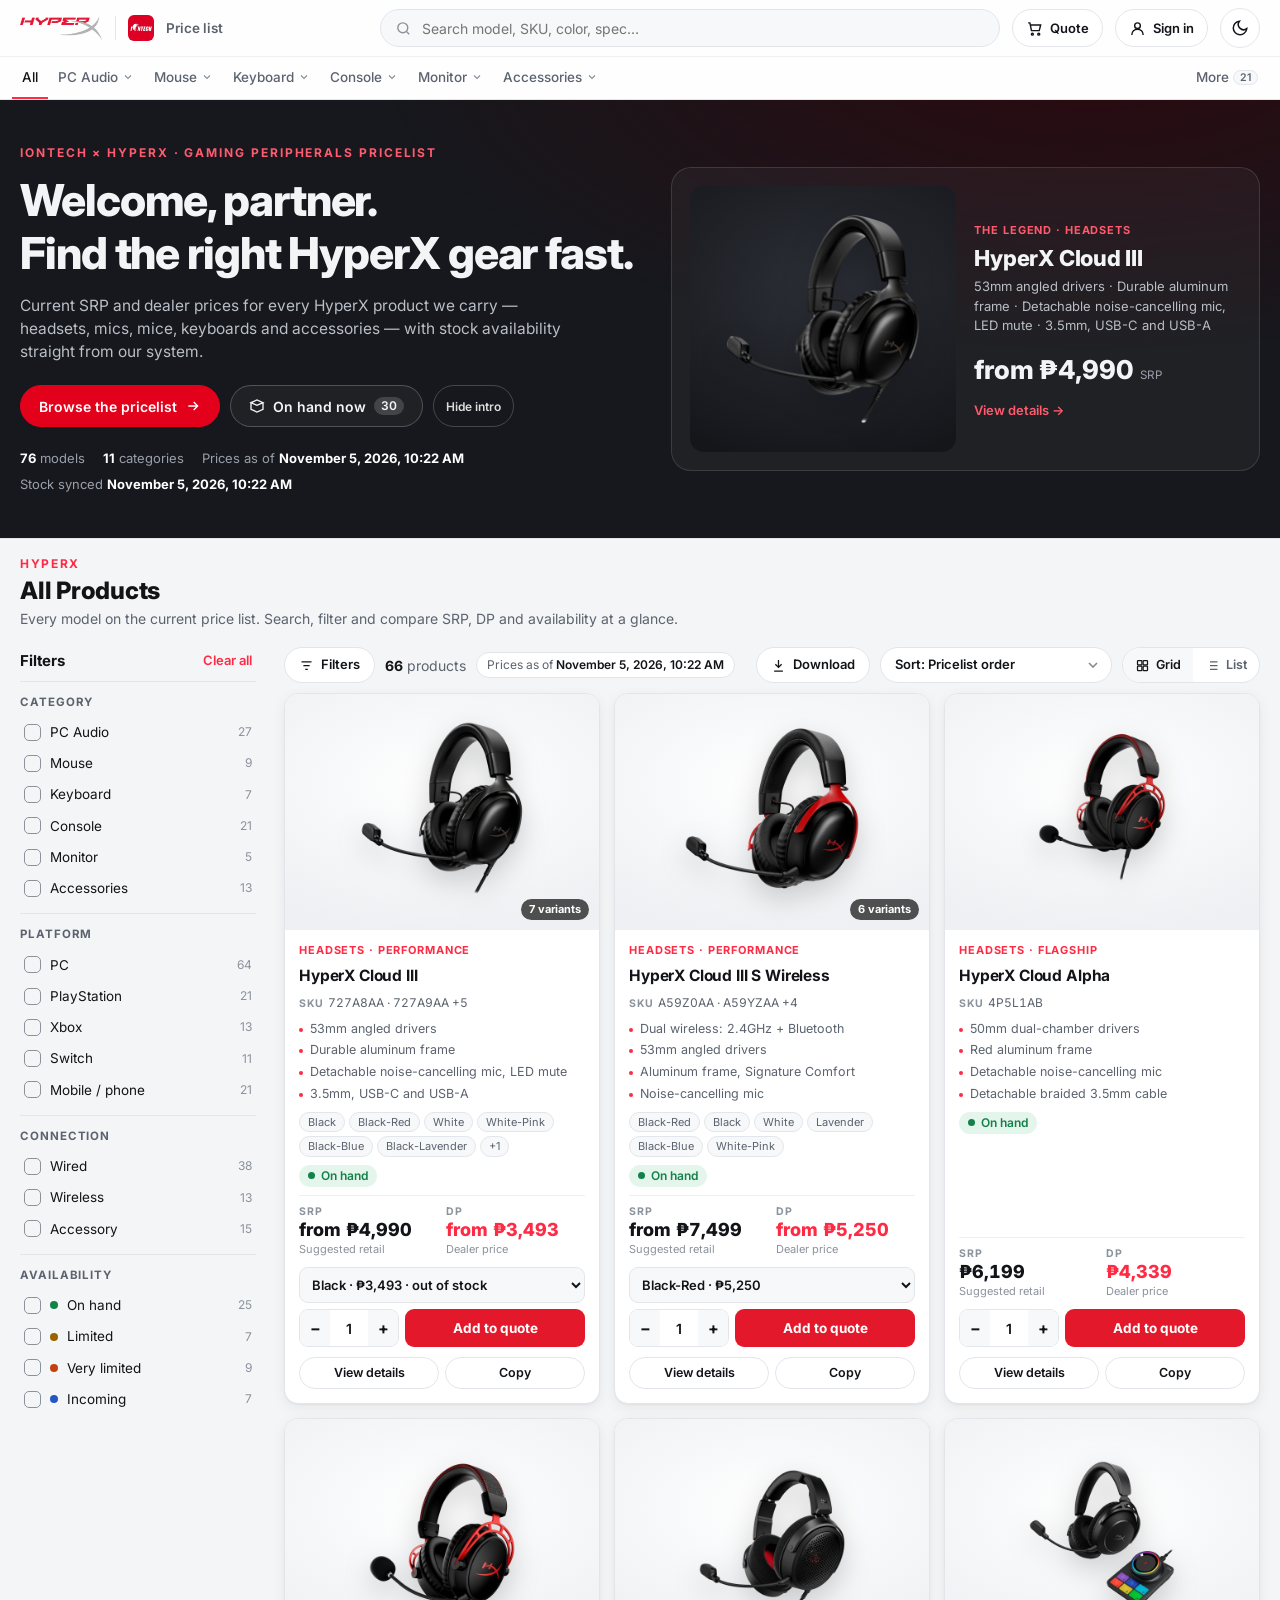
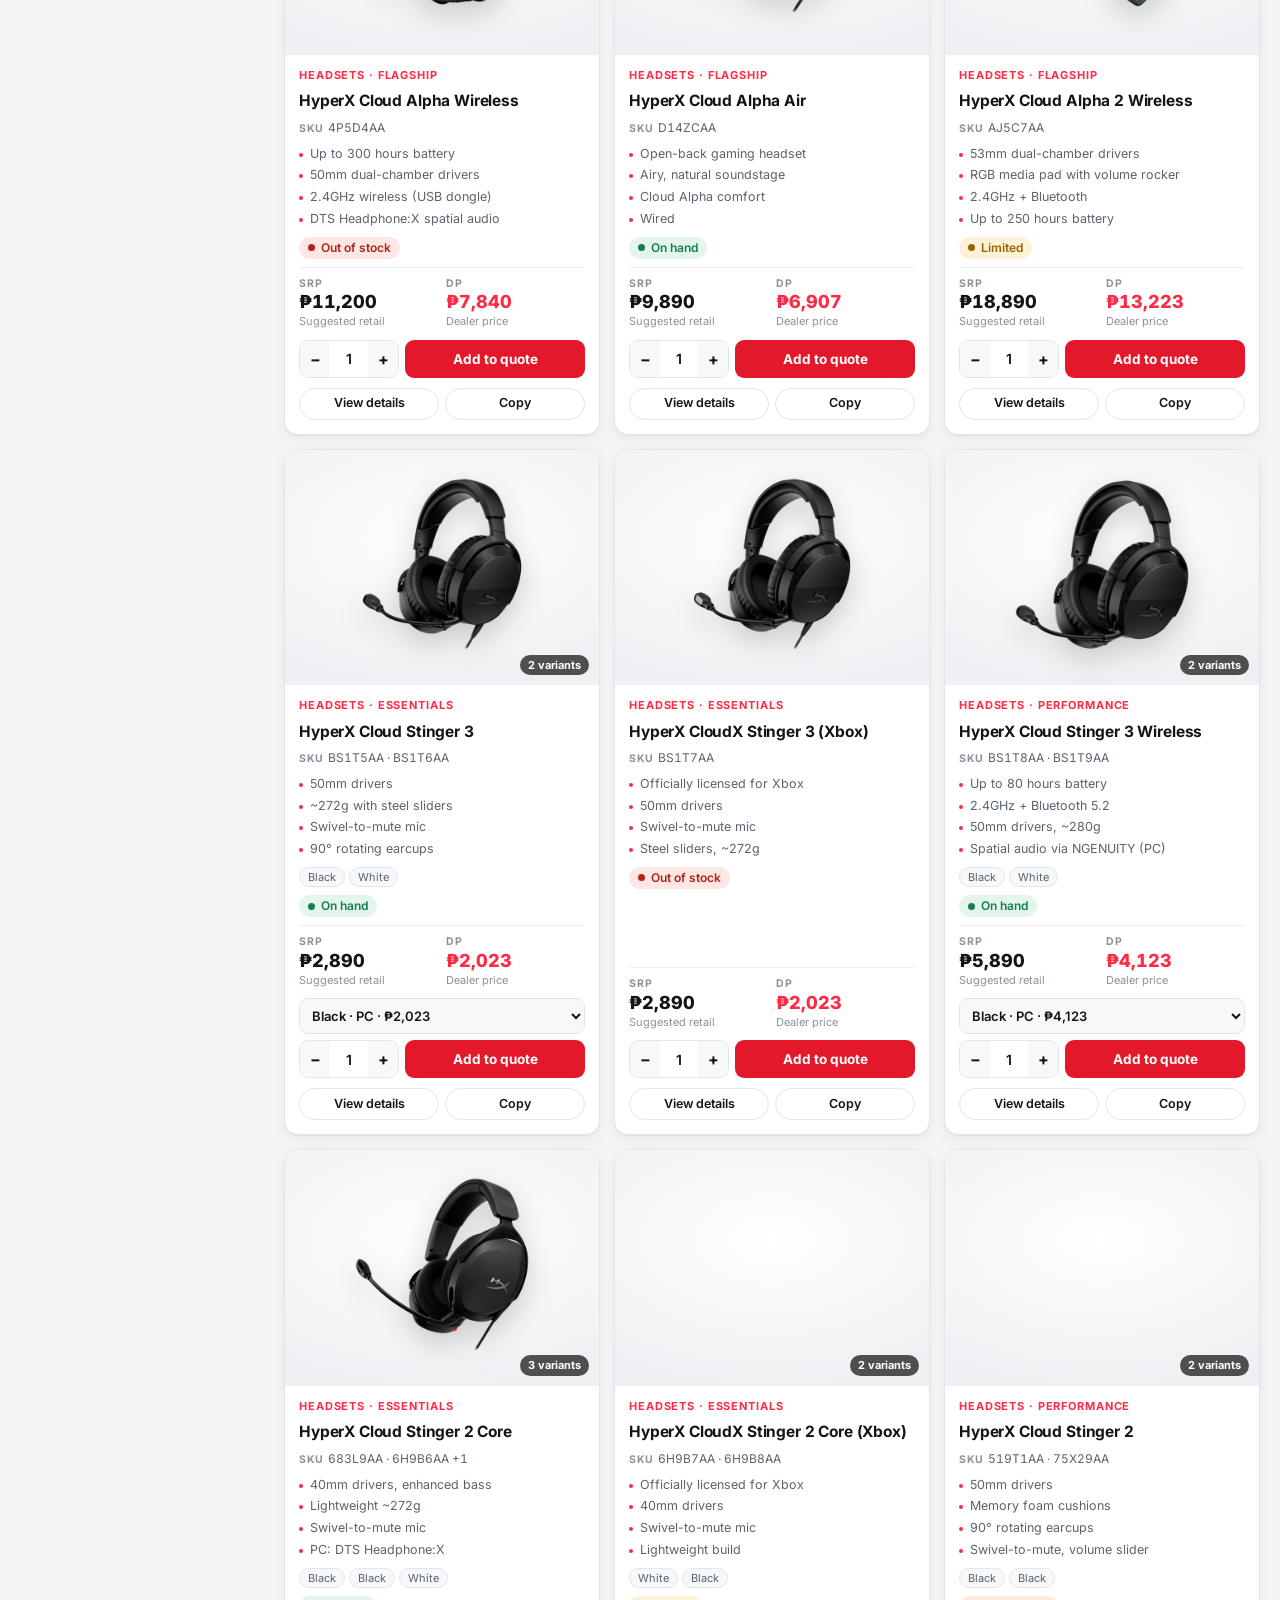
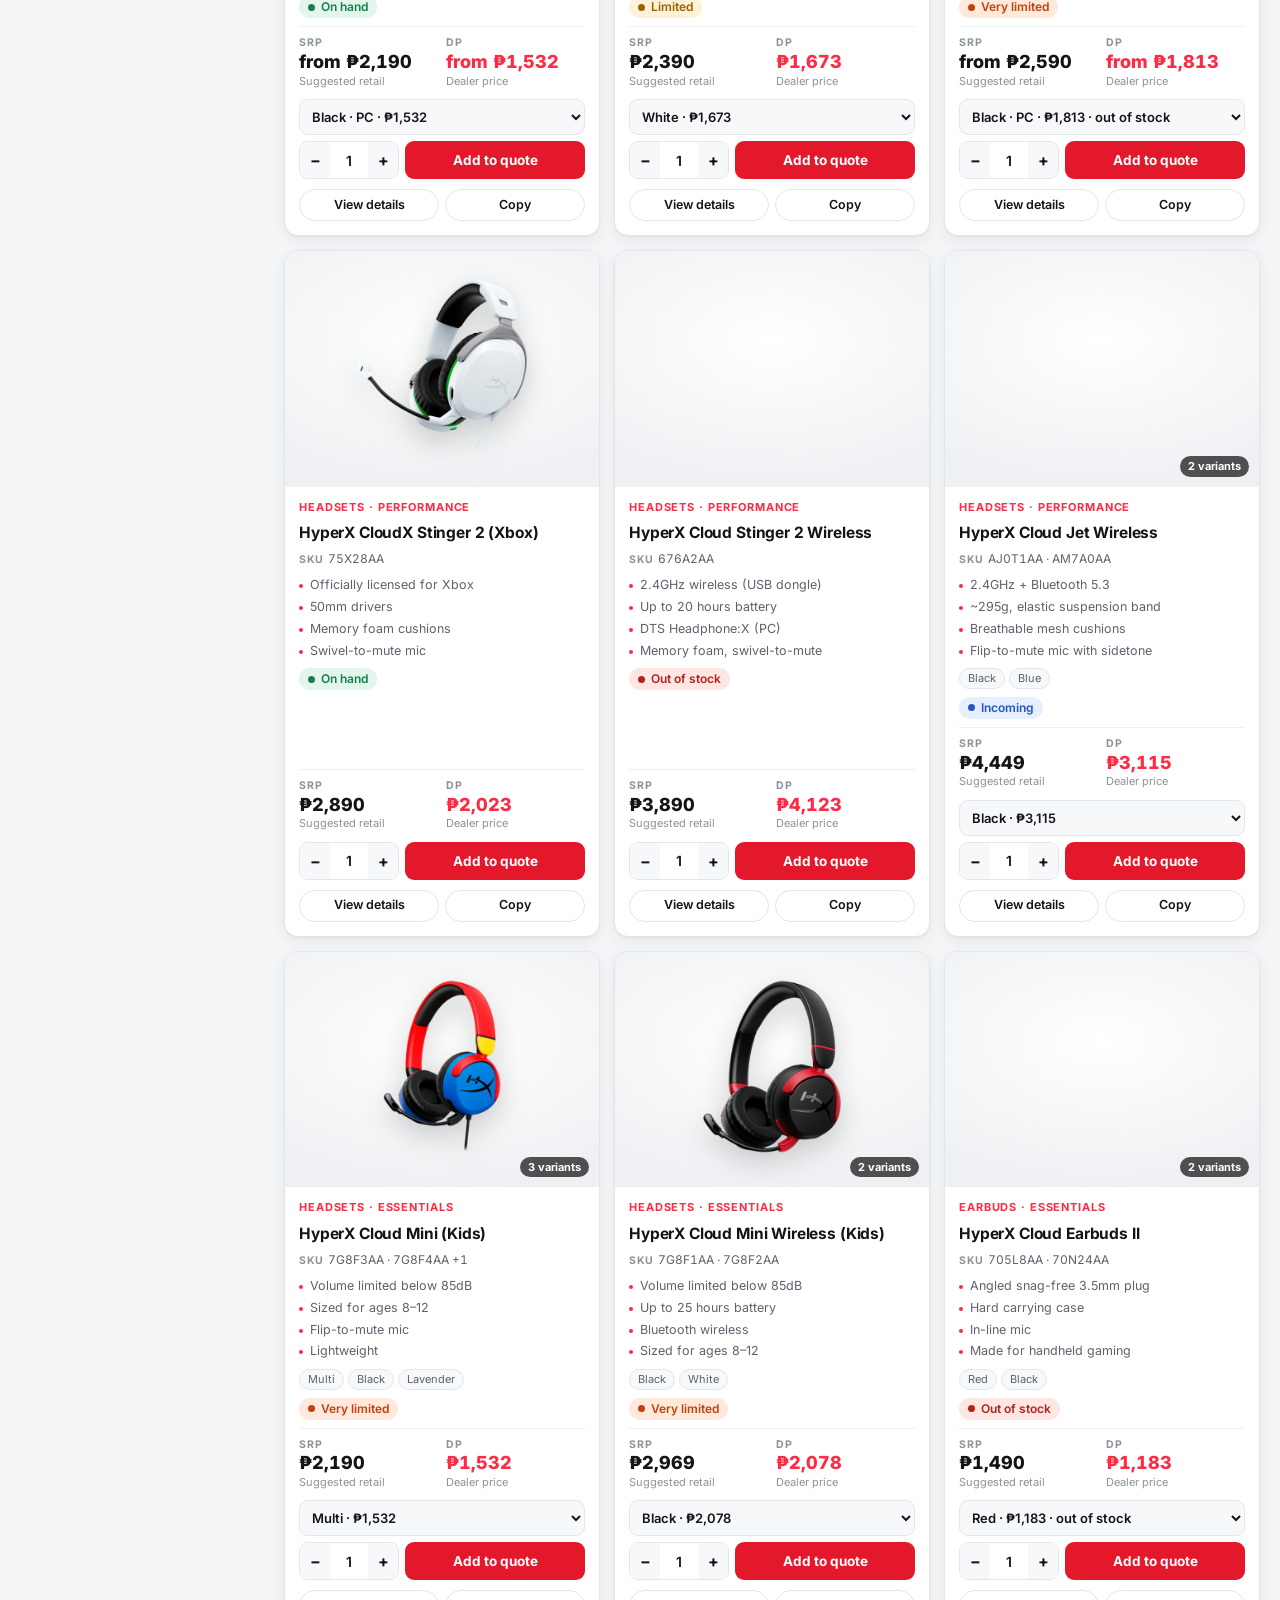
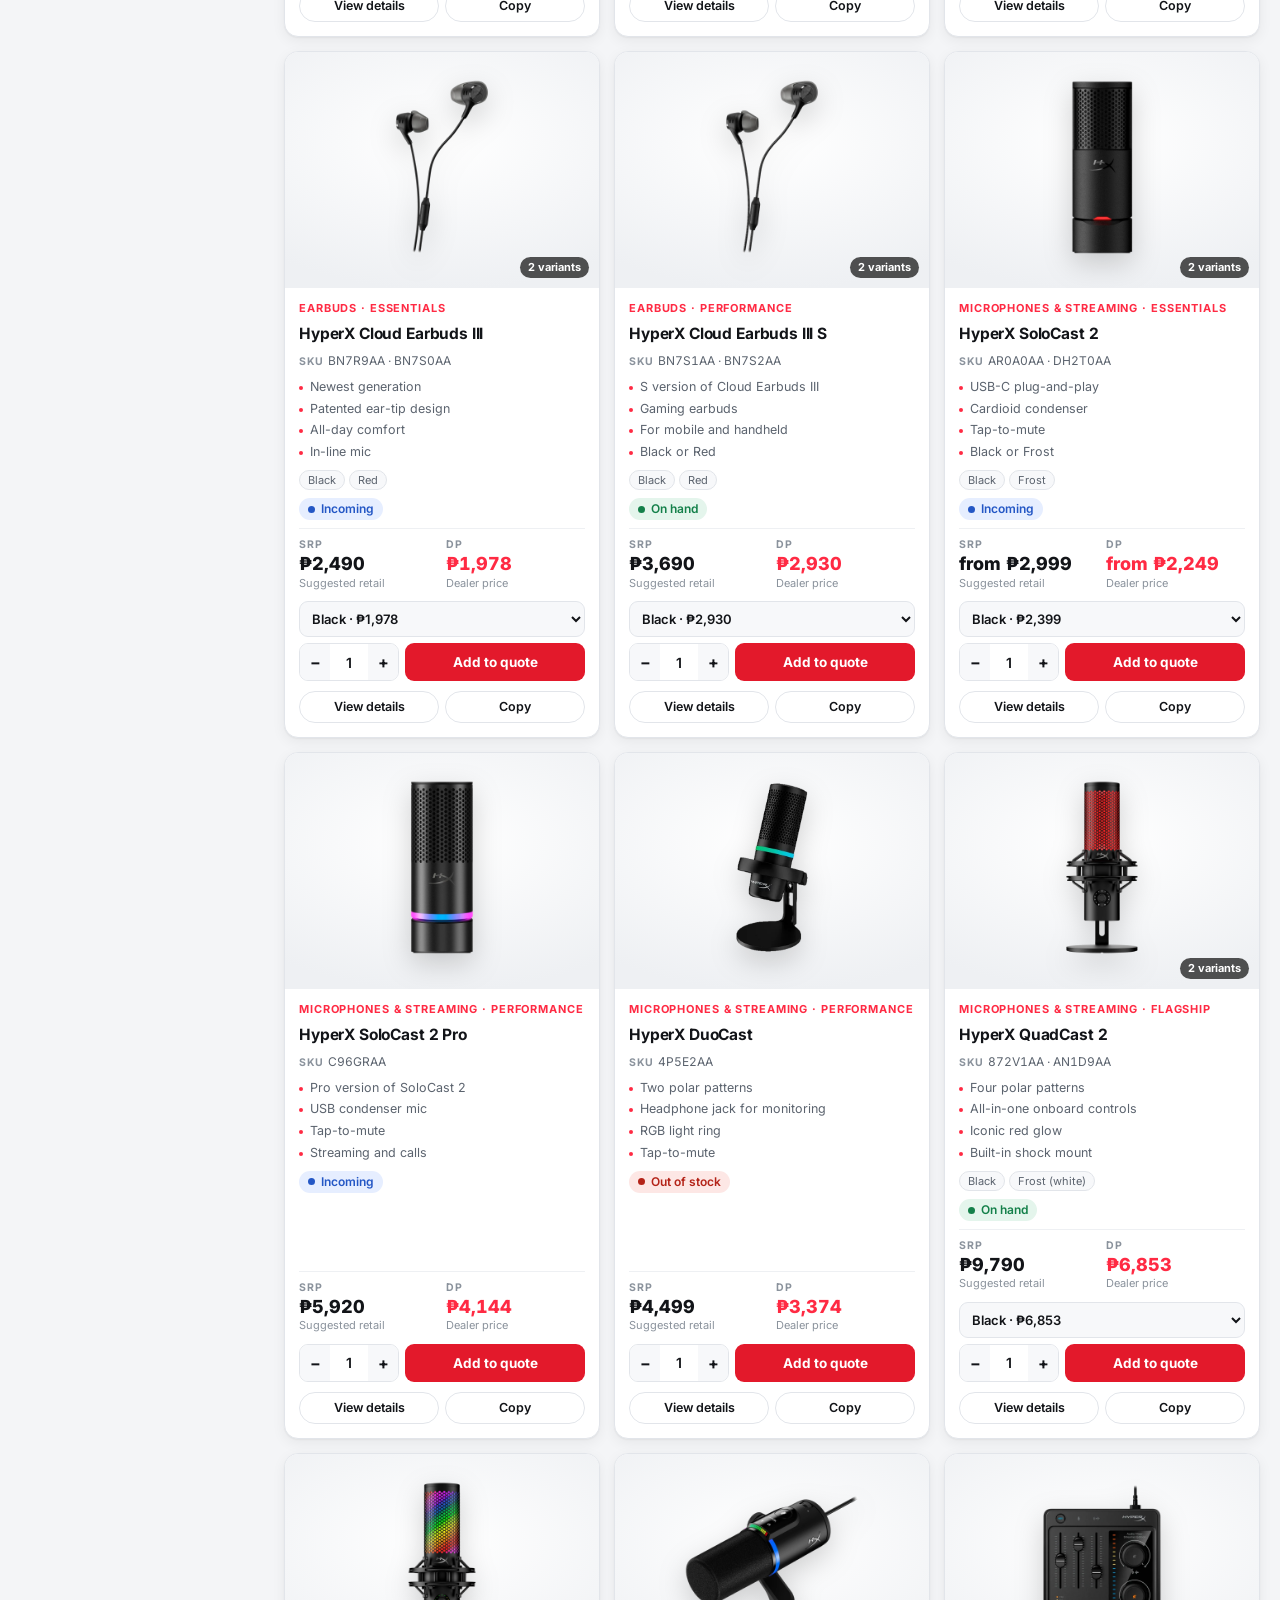
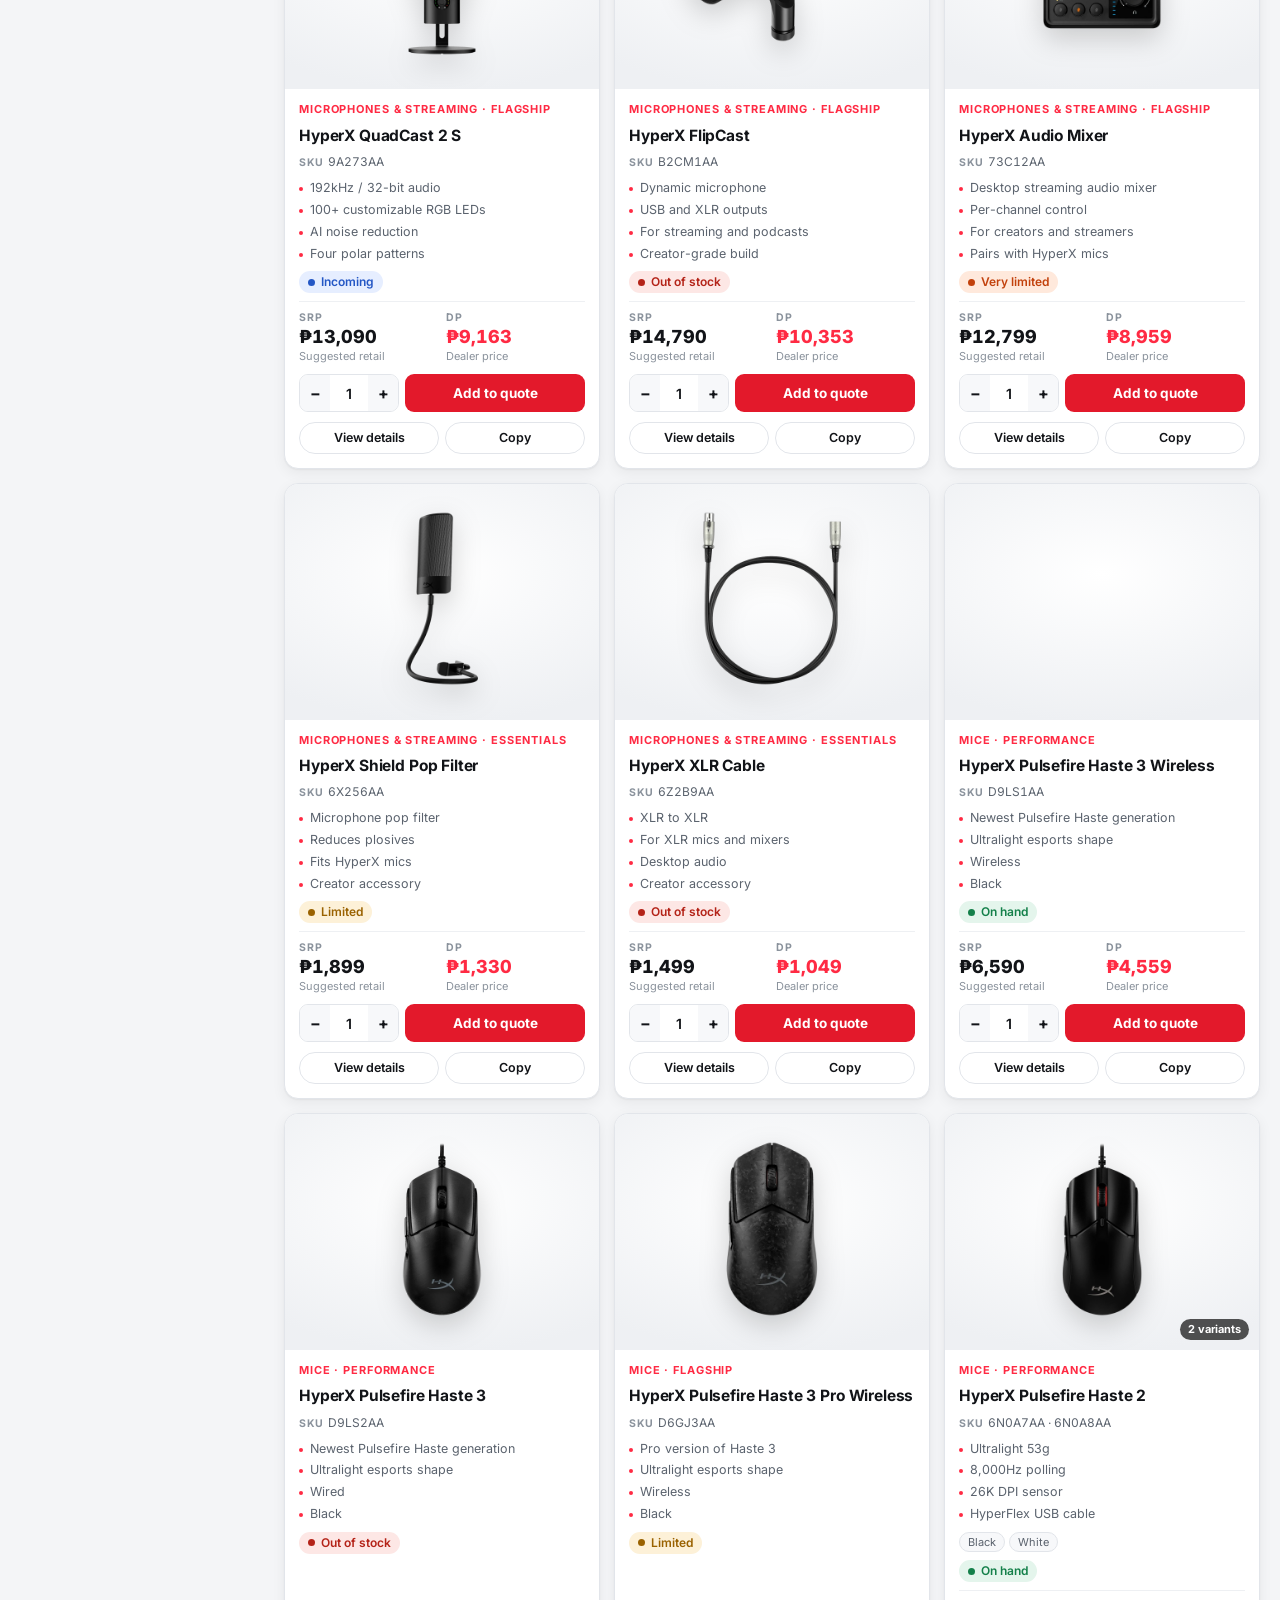
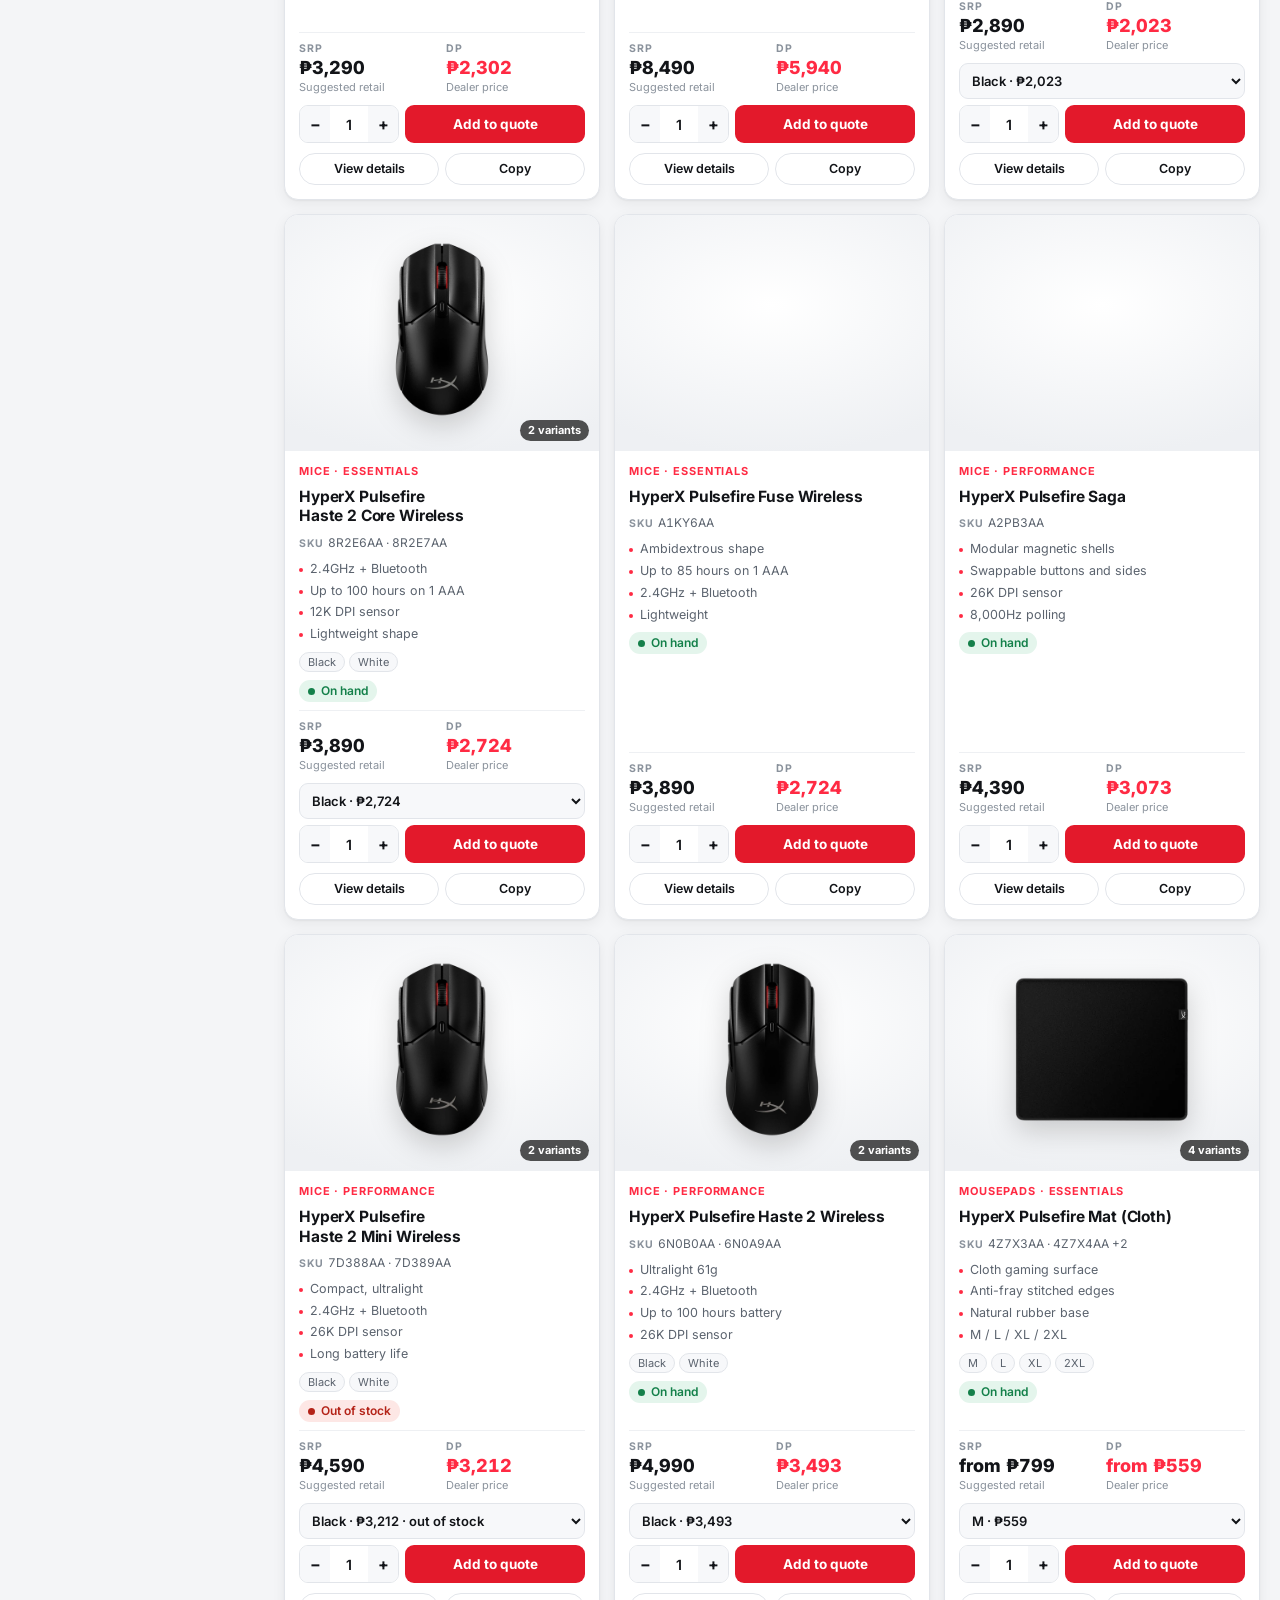
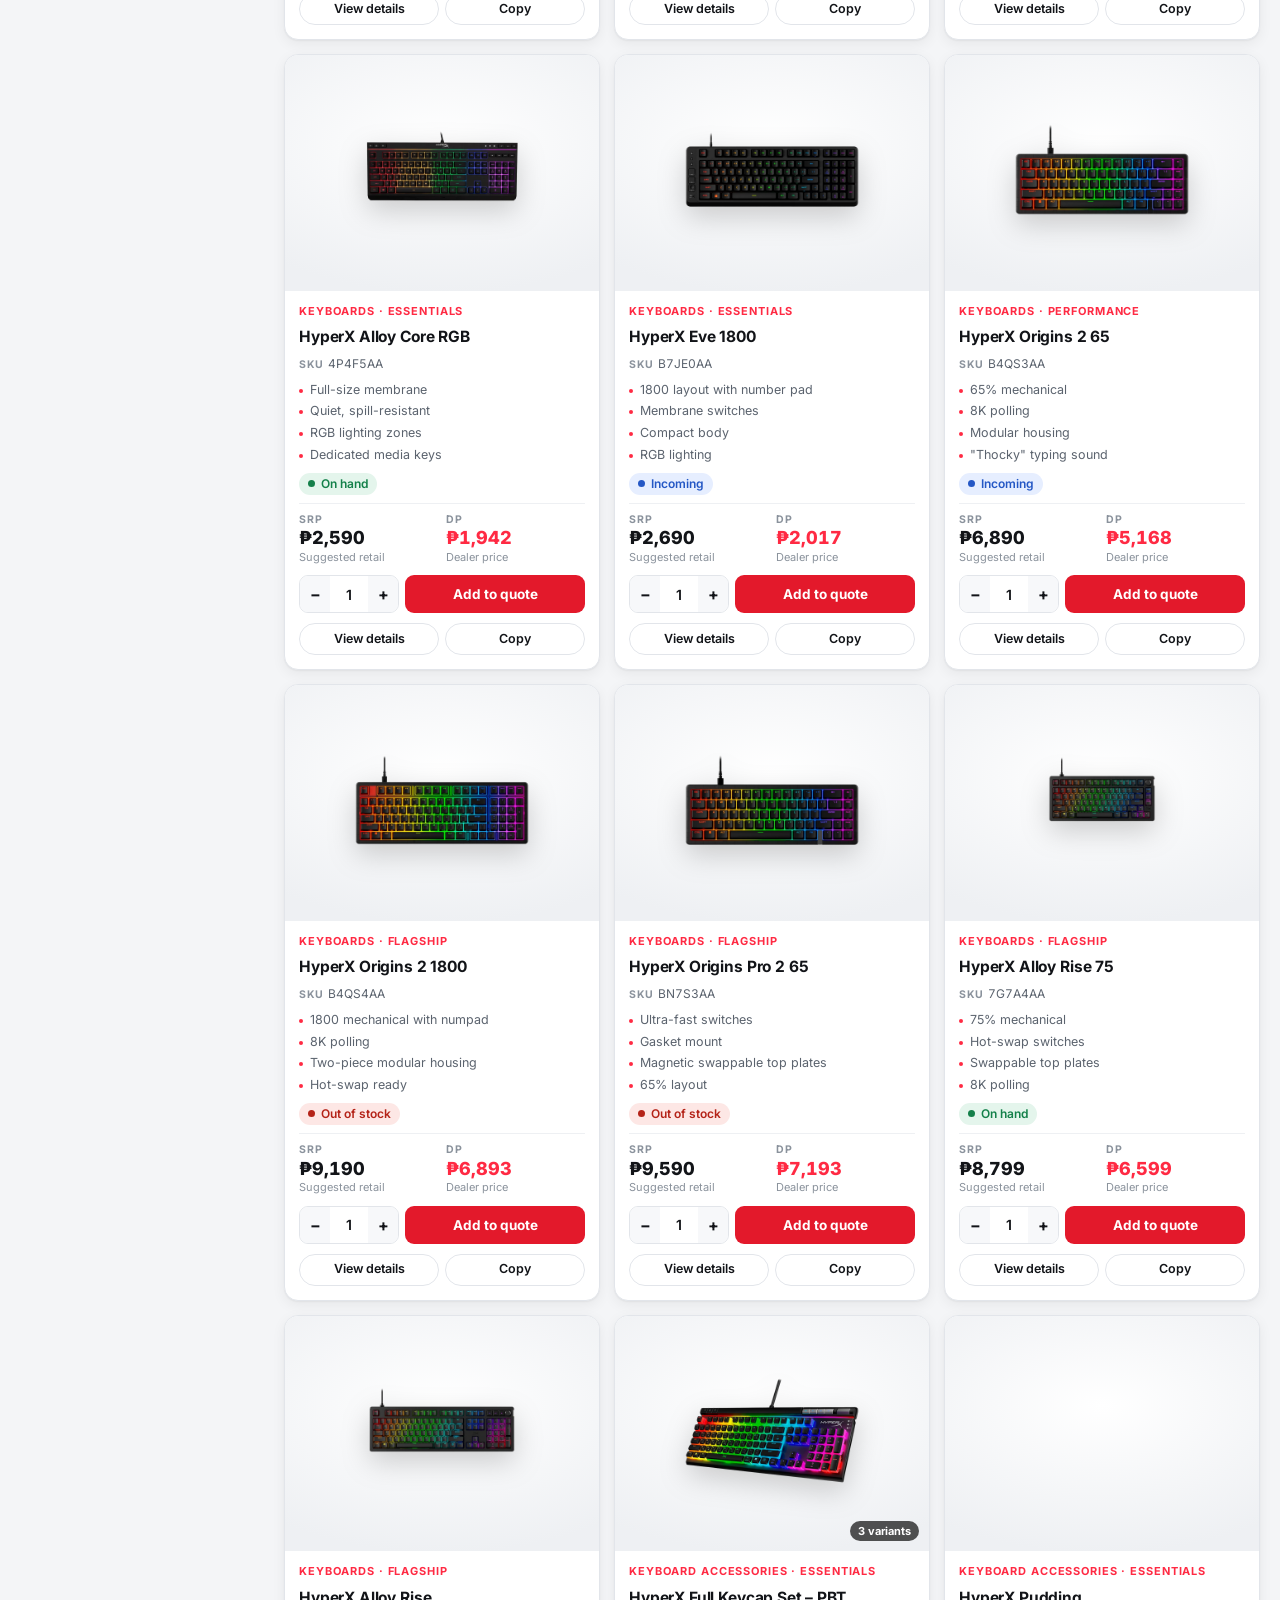
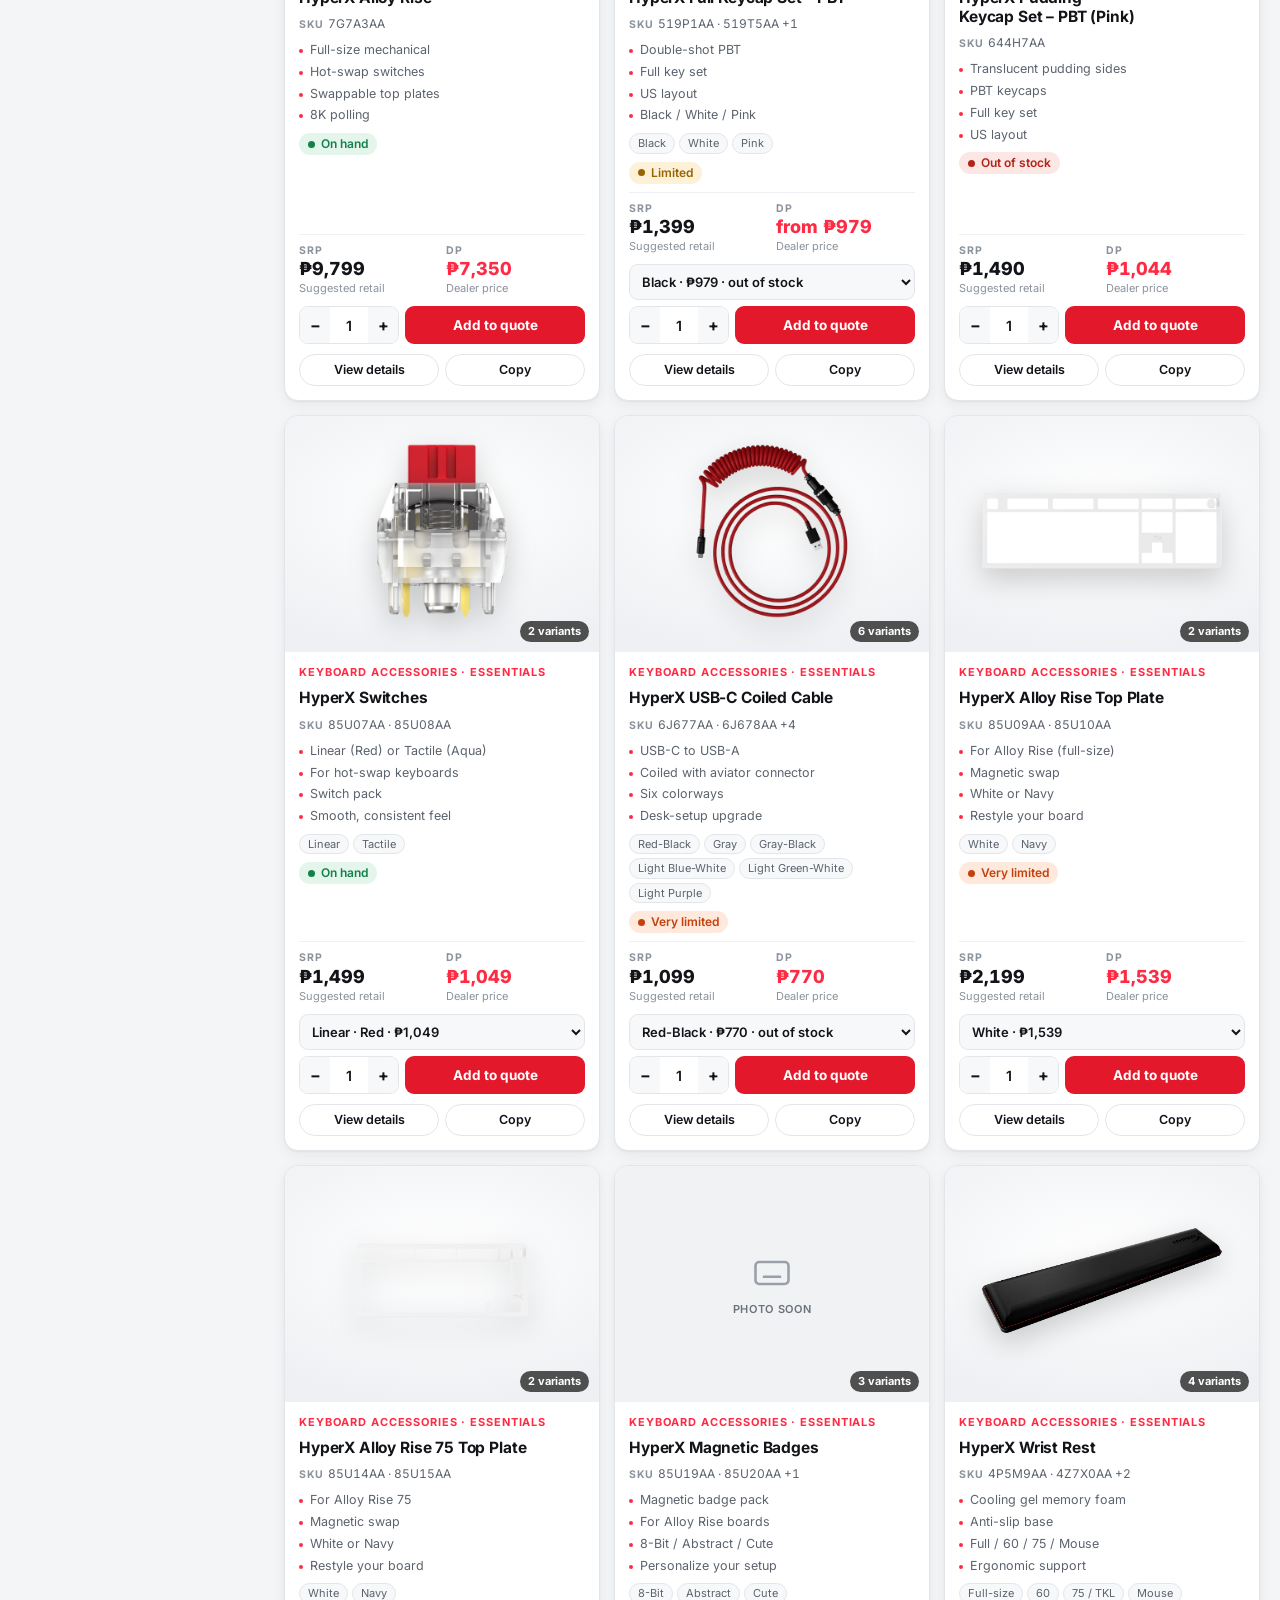
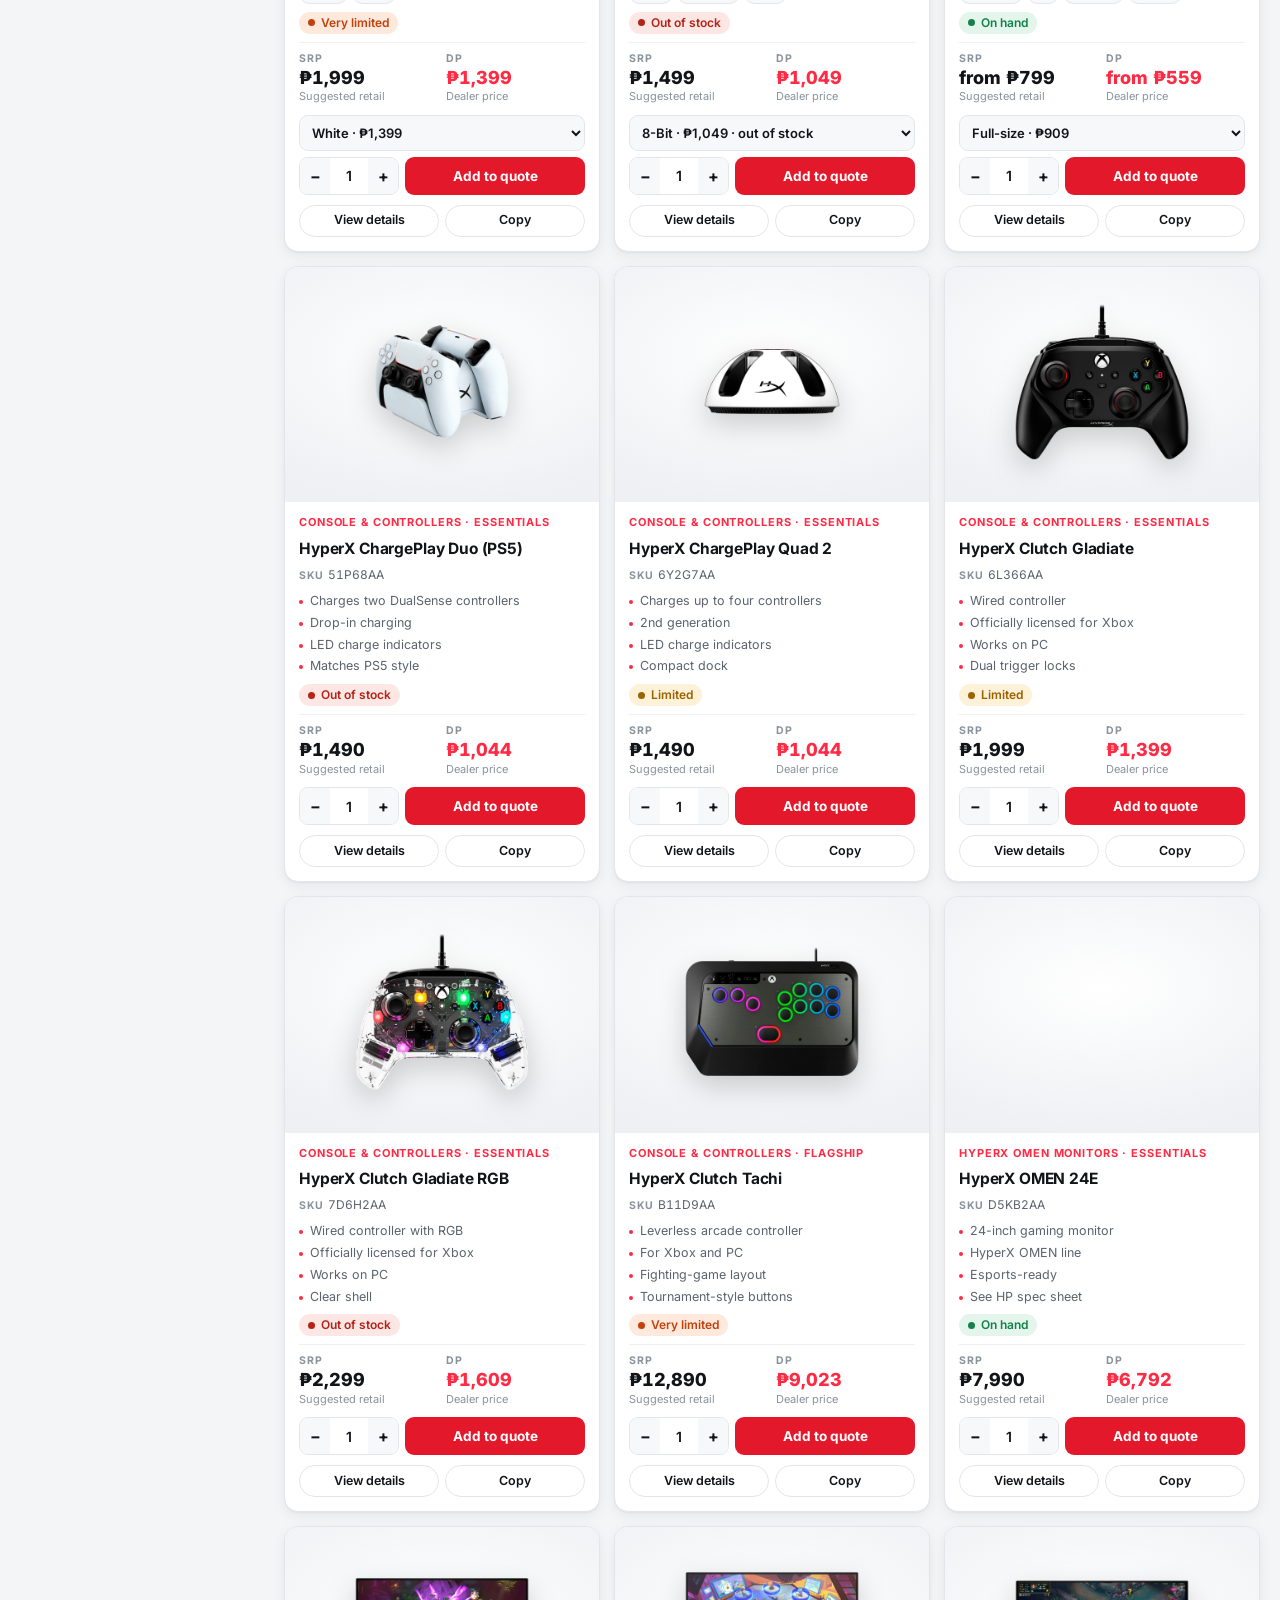
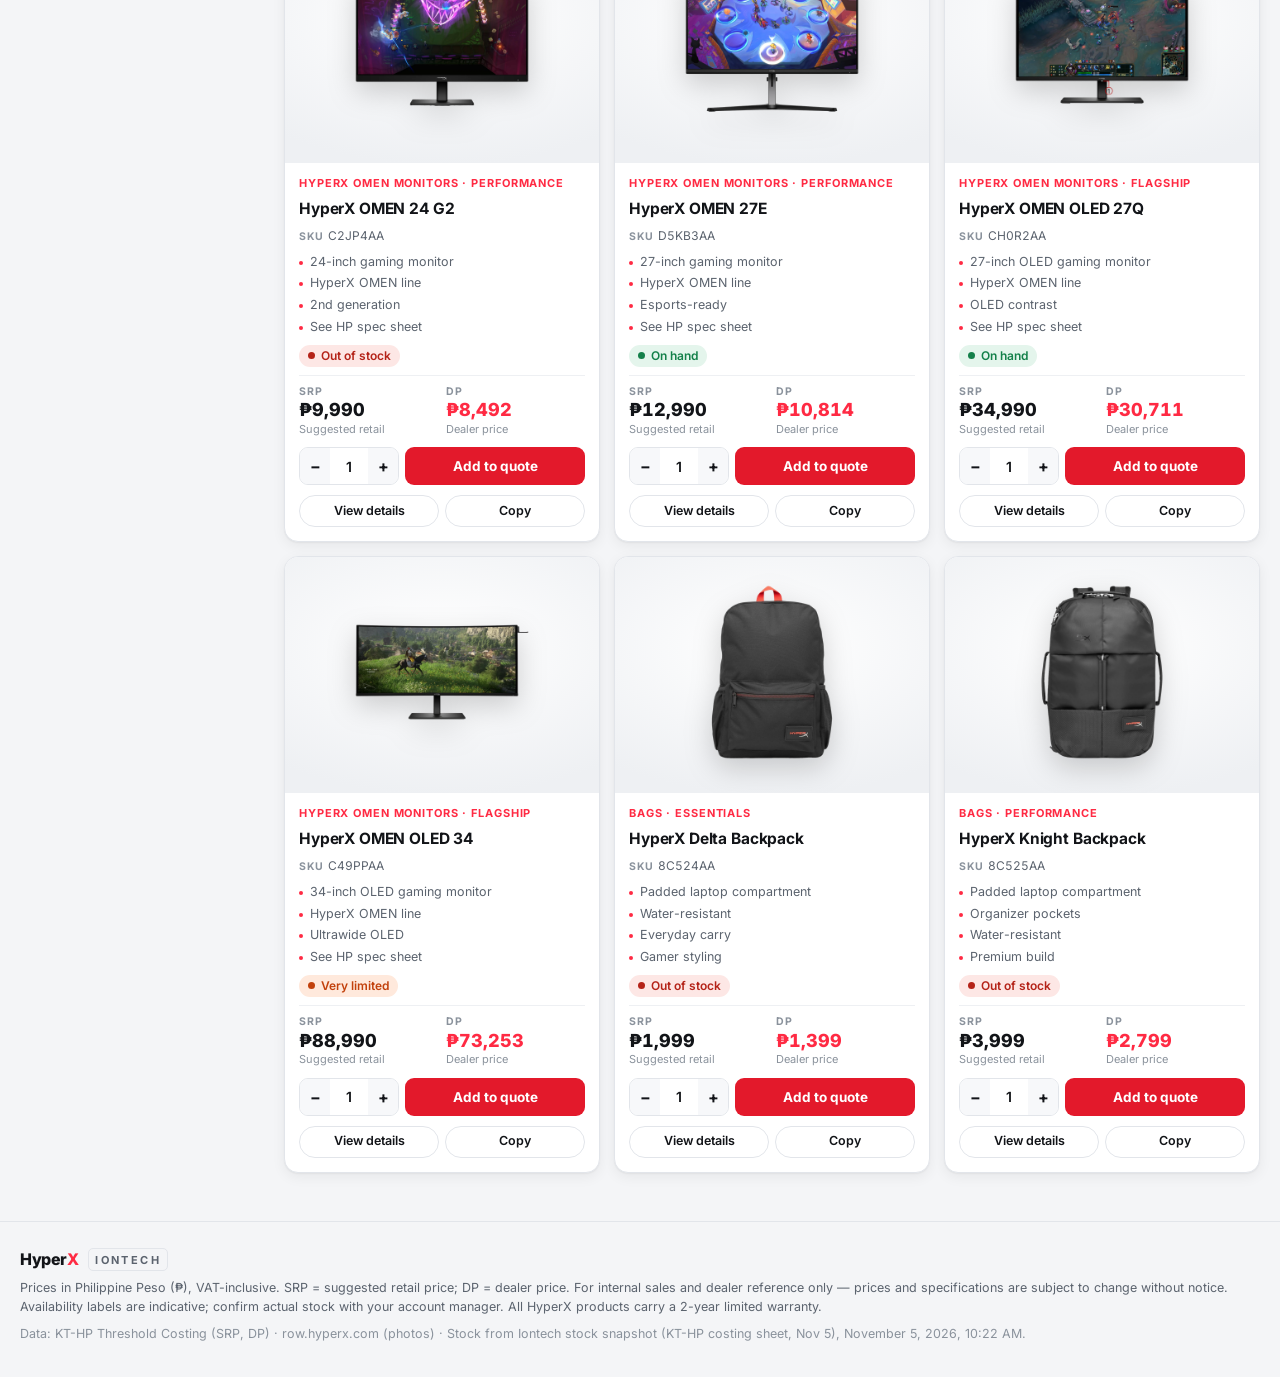
==== commit cd5939ca: "Sales platform: 3-layer navigation with six categories and dealer context, persistent sessions, quot" ====
--- a/index.html
+++ b/index.html
@@ -411,25 +411,91 @@
   @page{size:A4 landscape;margin:10mm}
 }
 @media (prefers-reduced-motion:reduce){*{transition:none!important}}
+
+/* ===== 3-layer header (brand + utilities / product navigation / sales toolbar) ===== */
+:root{--hdr:56px}
+.header-inner{height:var(--hdr);gap:12px}
+.brand img{display:block}.brand-hx{height:24px;width:auto}.brand-ion{height:26px;width:26px;border-radius:6px}
+.brand-title{font-size:13.5px;color:var(--muted);font-weight:600}
+.search{height:38px;max-width:620px}
+.hbtn{display:inline-flex;align-items:center;gap:7px;height:38px;border:1px solid var(--line);background:var(--surface);color:var(--ink);border-radius:999px;padding:0 13px;font:600 13px var(--f);cursor:pointer;white-space:nowrap;flex:none}
+.hbtn svg{width:17px;height:17px;stroke:currentColor;fill:none;stroke-width:2}.hbtn:hover{border-color:var(--red-line)}
+.hbtn:focus-visible,.nav-link:focus-visible,.nav-menu a:focus-visible,.dsel-btn:focus-visible,.sb-act:focus-visible{outline:2px solid var(--red);outline-offset:2px}
+.hcount{background:var(--red);color:#fff;border-radius:999px;padding:0 7px;font-size:11.5px;line-height:18px}
+.hbtn.on{border-color:var(--red-line);background:var(--red-soft)}
+.xpop.acct{min-width:250px;padding:6px}
+.xpop.acct a,.xpop.acct button{display:block;width:100%;text-align:left;border:0;background:none;color:var(--ink);text-decoration:none;padding:8px 10px;border-radius:9px;font:500 13.5px var(--f);cursor:pointer}
+.xpop.acct a:hover,.xpop.acct button:hover{background:var(--surface-2)}.xpop.acct .who{padding:8px 10px;border-bottom:1px solid var(--line);margin-bottom:4px}.xpop.acct .who b{display:block}.xpop.acct .who span{font-size:12px;color:var(--muted)}
+.xpop.acct h6{margin:8px 10px 2px;font-size:10.5px;letter-spacing:.08em;text-transform:uppercase;color:var(--faint)}
+.primary-nav{border-top:1px solid var(--line-2)}
+.nav-inner{overflow:visible;gap:4px;height:42px}
+.nav-list{gap:0;align-items:center}.nav-extra{border-left:0}
+.nav-link{padding:0 10px;height:42px;border:0;border-bottom:2px solid transparent;background:none;cursor:pointer;font:500 13.5px var(--f);color:var(--muted)}
+.nav-link .chev,.sb-act .chev{width:12px;height:12px;stroke:currentColor;fill:none;stroke-width:2.4;opacity:.7}
+.nav-dd{position:relative;list-style:none}
+.nav-menu{position:absolute;left:0;top:100%;min-width:230px;background:var(--surface);border:1px solid var(--line);border-radius:12px;box-shadow:0 18px 40px rgba(0,0,0,.28);padding:6px;display:none;z-index:50}
+.nav-menu.right{left:auto;right:0}.nav-dd.open>.nav-menu{display:block}
+.nav-menu a{display:flex;align-items:center;gap:10px;padding:8px 10px;border-radius:8px;color:var(--ink);text-decoration:none;font-size:13.5px;white-space:nowrap}
+.nav-menu a:hover,.nav-menu a.active{background:var(--surface-2)}.nav-menu a.active{font-weight:700}
+.nav-menu a .count{margin-left:auto;font-size:11px;color:var(--faint);background:none;border:0}
+.nav-menu hr{border:0;border-top:1px solid var(--line);margin:6px 4px}.nav-menu .ext:after{content:"↗";margin-left:auto;color:var(--faint);font-size:12px}
+.nav-promo-link{color:var(--red-2)!important;font-weight:700}
+.nav-products{display:none;align-items:center;gap:8px;height:34px;border:1px solid var(--line);background:var(--surface);color:var(--ink);border-radius:999px;padding:0 12px;font:600 13px var(--f);cursor:pointer}
+.nav-products svg{width:16px;height:16px;stroke:currentColor;fill:none;stroke-width:2}
+.sales-bar{border-top:1px solid var(--line-2);background:linear-gradient(90deg,var(--red-soft),transparent 60%)}
+.sales-inner{max-width:1360px;margin:0 auto;padding:0 20px;height:44px;display:flex;align-items:center;gap:10px}
+.sb-lbl{font-size:11px;font-weight:800;letter-spacing:.08em;text-transform:uppercase;color:var(--faint)}.sb-sp{flex:1}
+.dsel{position:relative}.dsel-btn{display:inline-flex;align-items:center;gap:8px;height:32px;min-width:220px;max-width:340px;justify-content:space-between;border:1px solid var(--line);background:var(--surface);color:var(--ink);border-radius:9px;padding:0 10px;font:600 13px var(--f);cursor:pointer}
+.dsel-btn span{overflow:hidden;text-overflow:ellipsis;white-space:nowrap}.dsel-btn svg{width:14px;height:14px;stroke:currentColor;fill:none;stroke-width:2;flex:none}.dsel.active .dsel-btn{border-color:var(--red-line);color:var(--red-2)}
+.dsel-pop{position:absolute;left:0;top:calc(100% + 4px);width:360px;max-width:92vw;background:var(--surface);border:1px solid var(--line);border-radius:12px;box-shadow:0 18px 40px rgba(0,0,0,.3);padding:6px;z-index:55}
+.dsel-q{width:100%;height:34px;border:1px solid var(--line);border-radius:8px;background:var(--surface-2);color:var(--ink);padding:0 10px;margin-bottom:6px;font-size:13px}
+.dsel-list{max-height:320px;overflow:auto}.dsel-list button{display:flex;gap:8px;width:100%;text-align:left;border:0;background:none;color:var(--ink);padding:7px 9px;border-radius:8px;font:500 13px var(--f);cursor:pointer}
+.dsel-list button:hover,.dsel-list button.kb{background:var(--surface-2)}.dsel-list button[aria-selected=true]{font-weight:700;color:var(--red-2)}.dsel-list small{margin-left:auto;color:var(--faint);white-space:nowrap}
+.ctx{font-size:12px;color:var(--muted);white-space:nowrap;overflow:hidden;text-overflow:ellipsis}.ctx b{color:var(--red-2)}
+.sb-act{display:inline-flex;align-items:center;gap:6px;height:32px;border:1px solid var(--line);background:var(--surface);color:var(--ink);border-radius:999px;padding:0 12px;font:600 12.5px var(--f);cursor:pointer;text-decoration:none;white-space:nowrap}
+.price.dl{background:var(--red-soft);border-radius:10px;padding:6px 8px}.price.dl .lbl{color:var(--red-2)}.price.dl .val.loading{opacity:.5}
+.dlnote{font-size:11px;color:var(--muted)}
+/* compact landing for returning visitors / signed-in staff */
+.welcome.compact .welcome-grid{grid-template-columns:1fr auto;padding-top:14px;padding-bottom:14px;gap:16px}
+.welcome.compact .welcome-title{font-size:18px;margin:0}.welcome.compact .welcome-title br{display:none}.welcome.compact .welcome-lead,.welcome.compact #welcomeStage,.welcome.compact .welcome-eyebrow,.welcome.compact .welcome-stats{display:none}
+.welcome.compact .welcome-ctas{margin:0}
+.wtoggle{border:1px solid rgba(255,255,255,.2);background:transparent;color:#ddd;border-radius:999px;padding:6px 12px;font:600 12px var(--f);cursor:pointer}
+.category-hero{padding:16px 0 4px}.category-hero h1{font-size:24px}.category-desc{margin-top:2px}
+.filters{top:calc(var(--hdr) + 52px)}
+html{scroll-padding-top:calc(var(--hdr) + 100px)}
+.hxc-fab{display:none!important}
+@media (max-width:900px){
+  .nav-products{display:inline-flex}
+  .nav-list{display:none;position:absolute;left:8px;right:8px;top:calc(100% + 2px);flex-direction:column;align-items:stretch;background:var(--surface);border:1px solid var(--line);border-radius:14px;box-shadow:0 18px 40px rgba(0,0,0,.3);padding:6px;max-height:70vh;overflow:auto;z-index:55}
+  .nav-list.open{display:flex}.nav-list .nav-link{height:40px;width:100%;justify-content:space-between}
+  .nav-list .nav-menu{position:static;display:block;box-shadow:none;border:0;padding:0 0 4px 14px}
+  .nav-inner{position:relative;justify-content:space-between}
+  .hlbl{display:none}.hbtn{padding:0 10px}
+  .sales-inner{padding:0 12px;overflow-x:auto}.ctx{display:none}.dsel-btn{min-width:160px}
+}
+.search{min-width:0}
+@media (max-width:560px){.brand-title,.brand-divider,.brand-ion{display:none}.theme-toggle{display:none}.header-inner{gap:8px;padding:0 10px}.brand-hx{height:20px}.hbtn{padding:0 9px;height:36px}.search{padding:0 10px;height:36px}.hcount{padding:0 5px}}
 </style>
 </head>
 <body>
 <a class="skip-link" href="#main">Skip to products</a>
 <header class="site-header" id="top">
   <div class="header-inner">
-    <a class="brand" href="#all" aria-label="HyperX Product Pricelist home">
-      <span class="wm-hx">Hyper<b>X</b></span>
-      <span class="wm-ion">IONTECH</span>
+    <a class="brand" href="#all" aria-label="HyperX price list home">
+      <img class="brand-hx" src="assets/brand/hyperx-sm.webp" alt="HyperX" width="96" height="28">
       <span class="brand-divider" aria-hidden="true"></span>
-      <span class="brand-title">HyperX Product Pricelist</span>
+      <img class="brand-ion" src="assets/brand/iontech-sm.webp" alt="Iontech" width="28" height="28">
+      <span class="brand-title">Price list</span>
     </a>
     <div class="search" role="search">
       <svg viewBox="0 0 24 24" aria-hidden="true"><circle cx="11" cy="11" r="7"/><path d="m20 20-3.5-3.5"/></svg>
-      <input id="search" type="search" placeholder="Search model, SKU, color…" autocomplete="off" spellcheck="false" aria-label="Search products">
+      <input id="search" type="search" placeholder="Search model, SKU, color, spec…" autocomplete="off" spellcheck="false" aria-label="Search products" aria-keyshortcuts="/">
       <button class="search-clear" id="searchClear" type="button" aria-label="Clear search" hidden><svg viewBox="0 0 24 24" width="16" height="16" stroke="currentColor" fill="none" stroke-width="2"><path d="M18 6 6 18M6 6l12 12"/></svg></button>
     </div>
-    <span class="xwrap" id="xWrap"><a class="btn hdr-link" id="hdrSalesLink" href="sales.html" title="Iontech sales team: sign in with your approved Google account to see special prices">Sales sign-in <svg viewBox="0 0 24 24"><rect x="5" y="11" width="14" height="10" rx="2"/><path d="M8 11V7a4 4 0 0 1 8 0v4"/></svg></a><div class="xpop" id="xPop" hidden><p><b>Iontech sales</b> — sign in to see exact on-hand, available and incoming stock on this pricelist.</p><div id="xGsi"></div><p class="err" id="xErr" hidden></p><p style="margin:12px 0 0"><a href="sales.html">Open special prices →</a></p></div></span>
-    <a class="btn hdr-link" id="hdrLaptopLink" href="#" target="_blank" rel="noopener" hidden title="Opens the HP Gaming laptop pricelist in a new tab">Laptop pricelist <svg viewBox="0 0 24 24"><path d="M14 4h6v6M20 4l-9 9M19 14v5a1 1 0 0 1-1 1H5a1 1 0 0 1-1-1V6a1 1 0 0 1 1-1h5"/></svg></a>
+    <button class="hbtn" id="hdrCart" type="button" aria-label="Open quotation cart"><svg viewBox="0 0 24 24"><circle cx="9" cy="20" r="1.4"/><circle cx="18" cy="20" r="1.4"/><path d="M3 4h2.5l2.2 11h11l2-8H6.4"/></svg><span class="hlbl">Quote</span><b class="hcount" id="hdrCartN" hidden>0</b></button>
+    <span class="xwrap" id="xWrap"><button class="hbtn" id="hdrSalesLink" type="button" aria-haspopup="true" aria-expanded="false"><svg viewBox="0 0 24 24"><circle cx="12" cy="8" r="4"/><path d="M4 21a8 8 0 0 1 16 0"/></svg><span class="hlbl" id="acctLbl">Sign in</span></button>
+      <div class="xpop" id="xPop" hidden><p><b>Iontech sales</b> — sign in once to see dealer prices, exact stock and your sales tools. You stay signed in on this browser for 12 hours.</p><div id="xGsi"></div><p class="err" id="xErr" hidden></p><p style="margin:12px 0 0"><a href="register.html">No access yet? Register →</a></p></div>
+      <div class="xpop acct" id="acctPop" hidden role="menu"></div></span>
     <button class="icon-btn theme-toggle" id="themeToggle" type="button" aria-label="Switch theme" title="Switch light / dark">
       <svg class="i-sun" viewBox="0 0 24 24"><circle cx="12" cy="12" r="4"/><path d="M12 2v2M12 20v2M4.9 4.9l1.4 1.4M17.7 17.7l1.4 1.4M2 12h2M20 12h2M4.9 19.1l1.4-1.4M17.7 6.3l1.4-1.4"/></svg>
       <svg class="i-moon" viewBox="0 0 24 24"><path d="M21 12.8A9 9 0 1 1 11.2 3a7 7 0 0 0 9.8 9.8z"/></svg>
@@ -437,13 +503,22 @@
   </div>
   <nav class="primary-nav" aria-label="Product categories">
     <div class="nav-inner">
+      <button class="nav-products" id="navProducts" type="button" aria-expanded="false" aria-controls="navList"><svg viewBox="0 0 24 24"><path d="M4 6h16M4 12h16M4 18h16"/></svg>Products</button>
       <ul class="nav-list" id="navList"></ul>
-      <ul class="nav-extra">
-                <li><a class="nav-link nav-ltb" href="#ltb" data-nav="ltb"><svg viewBox="0 0 24 24"><circle cx="12" cy="12" r="9"/><path d="M12 7v5l3 2"/></svg>Last-time-buy <span class="count" id="navLtbCount">0</span></a></li>
-        <li><a class="nav-link" href="#sites" data-nav="sites"><svg viewBox="0 0 24 24"><path d="M10 14a5 5 0 0 0 7 0l3-3a5 5 0 0 0-7-7l-1 1"/><path d="M14 10a5 5 0 0 0-7 0l-3 3a5 5 0 0 0 7 7l1-1"/></svg>Sites</a></li>
-      </ul>
+      <ul class="nav-extra"><li class="nav-dd" id="navMore"><button class="nav-link" type="button" aria-haspopup="true" aria-expanded="false">More <span class="count ltbc" id="navLtbCount" hidden>0</span><svg class="chev" viewBox="0 0 24 24"><path d="m6 9 6 6 6-6"/></svg></button><div class="nav-menu right" role="menu" id="moreMenu"></div></li></ul>
     </div>
   </nav>
+  <div class="sales-bar" id="salesBar" hidden>
+    <div class="sales-inner">
+      <span class="sb-lbl">Dealer</span>
+      <div class="dsel" id="dSel"><button class="dsel-btn" id="dSelBtn" type="button" aria-haspopup="listbox" aria-expanded="false"><span id="dSelTxt">Standard pricing</span><svg viewBox="0 0 24 24"><path d="m6 9 6 6 6-6"/></svg></button>
+        <div class="dsel-pop" id="dSelPop" hidden><input class="dsel-q" id="dSelQ" placeholder="Search your dealers…" autocomplete="off" aria-label="Search dealers"><div class="dsel-list" id="dSelList" role="listbox"></div></div></div>
+      <span class="ctx" id="ctxBadge">Standard prices · SRP &amp; DP</span>
+      <span class="sb-sp"></span>
+      <a class="sb-act" href="pipeline.html">Pipeline</a>
+      <div class="nav-dd sb-tools" id="toolsDd"><button class="sb-act" type="button" aria-haspopup="true" aria-expanded="false">Sales tools <svg class="chev" viewBox="0 0 24 24"><path d="m6 9 6 6 6-6"/></svg></button><div class="nav-menu right" role="menu" id="toolsMenu"></div></div>
+    </div>
+  </div>
 </header>
 
 <main id="main">
@@ -574,14 +649,15 @@
     </div>
     <p class="dl-status" id="dlStatus" role="status" aria-live="polite"></p>
     <p class="dl-foot">Availability is indicative — confirm stock with your account manager.</p>
+    <p class="dl-foot" style="margin-top:6px">Need a quotation or the <b>Special Price</b> format? Add items to your quote, then choose a template. <button type="button" class="link-btn" id="dlQuote">Open my quote →</button></p>
   </div>
 </div>
 
 <div class="toast" id="toast" role="status" aria-live="polite"></div>
 <div id="printArea"></div>
 
-<script src="assets/hx-auth.js"></script>
-<script src="assets/hx-cart.js"></script>
+<script src="assets/hx-auth.js?v=20261125"></script>
+<script src="assets/hx-cart.js?v=20261125"></script>
 <script type="application/json" id="seed">{"updated":"2026-11-05T10:22:07Z","source":"KT-HP Threshold Costing (SRP, DP) · row.hyperx.com (photos)","laptopSource":{"name":"HP Gaming Pricelist","url":"https://hp-hyperx-pl.github.io/HP-GM-PRICELIST---October-2026/","asOf":"2026-10-05T16:26:37","file":"Current Pricelist - HP Gaming.xlsx"},"categories":[{"id":"headsets","name":"Headsets","short":"Headsets"},{"id":"earbuds","name":"Earbuds","short":"Earbuds"},{"id":"mics","name":"Microphones & Streaming","short":"Mics"},{"id":"mice","name":"Mice","short":"Mice"},{"id":"mousepads","name":"Mousepads","short":"Mousepads"},{"id":"keyboards","name":"Keyboards","short":"Keyboards"},{"id":"kb-acc","name":"Keyboard Accessories","short":"KB Accessories"},{"id":"console","name":"Console & Controllers","short":"Console"},{"id":"laptops","name":"HyperX OMEN & HP Gaming Laptops","short":"Laptops"},{"id":"monitors","name":"HyperX OMEN Monitors","short":"Monitors"},{"id":"bags","name":"Bags","short":"Bags"}],"products":[{"id":"cloud-iii","cat":"headsets","name":"HyperX Cloud III","specs":["53mm angled drivers","Durable aluminum frame","Detachable noise-cancelling mic, LED mute","3.5mm, USB-C and USB-A"],"variants":[{"label":"Black","sku":"727A8AA","srp":4990,"dp":3493.08,"gallery":["assets/products/cloud-iii/k-black-1.webp","assets/products/cloud-iii/k-black-2.webp","assets/products/cloud-iii/k-black-3.webp","assets/products/cloud-iii/k-black-4.webp"],"kit":"cloud-iii-gaming-headset"},{"label":"Black-Red","sku":"727A9AA","srp":4990,"dp":3493.08,"gallery":["assets/products/cloud-iii/k-black-red-1.webp","assets/products/cloud-iii/k-black-red-2.webp","assets/products/cloud-iii/k-black-red-3.webp","assets/products/cloud-iii/k-black-red-4.webp"],"kit":"cloud-iii-gaming-headset"},{"label":"White","sku":"BS7C1AA","srp":4990,"dp":3493.08,"gallery":["assets/products/cloud-iii/k-white-1.webp","assets/products/cloud-iii/k-white-2.webp","assets/products/cloud-iii/k-white-3.webp","assets/products/cloud-iii/k-white-4.webp"],"kit":"cloud-iii-gaming-headset"},{"label":"White-Pink","sku":"9W1Q4AA","srp":4990,"dp":3493.08,"gallery":["assets/products/cloud-iii/k-white-pink-1.webp","assets/products/cloud-iii/k-white-pink-2.webp","assets/products/cloud-iii/k-white-pink-3.webp","assets/products/cloud-iii/k-white-pink-4.webp"],"kit":"cloud-iii-gaming-headset"},{"label":"Black-Blue","sku":"D0SX6AA","srp":4990,"dp":3493.08,"gallery":["assets/products/cloud-iii/k-black-blue-1.webp","assets/products/cloud-iii/k-black-blue-2.webp","assets/products/cloud-iii/k-black-blue-3.webp","assets/products/cloud-iii/k-black-blue-4.webp"],"kit":"cloud-iii-gaming-headset"},{"label":"Black-Lavender","sku":"DF7F0AA","srp":5350,"dp":3742.12,"gallery":["assets/products/cloud-iii/k-black-lavender-1.webp","assets/products/cloud-iii/k-black-lavender-2.webp","assets/products/cloud-iii/k-black-lavender-3.webp","assets/products/cloud-iii/k-black-lavender-4.webp"],"kit":"cloud-iii-gaming-headset"},{"label":"White-Blue","sku":"DF7F1AA","srp":5350,"dp":3742.12,"gallery":["assets/products/cloud-iii/k-white-blue-1.webp","assets/products/cloud-iii/k-white-blue-2.webp","assets/products/cloud-iii/k-white-blue-3.webp","assets/products/cloud-iii/k-white-blue-4.webp"],"kit":"cloud-iii-gaming-headset"}],"img":"assets/products/cloud-iii/k-black-1.webp","tier":"Premium Performance","platforms":["PC","PlayStation","Xbox","Switch","Mobile"],"conn":"Wired","note":"New colorways Black-Lavender and White-Blue carry a higher SRP (₱5,350).","ltb":false,"hero":true,"imgCdn":"https://row.hyperx.com/cdn/shop/files/hyperx_cloud_iii_red_66x0049_main_1.jpg","kit":"cloud-iii-gaming-headset"},{"id":"cloud-iii-s-wl","cat":"headsets","name":"HyperX Cloud III S Wireless","specs":["Dual wireless: 2.4GHz + Bluetooth","53mm angled drivers","Aluminum frame, Signature Comfort","Noise-cancelling mic"],"variants":[{"label":"Black-Red","sku":"A59Z0AA","srp":7499,"dp":5249.51,"gallery":["assets/products/cloud-iii-s-wl/k-black-red-1.webp","assets/products/cloud-iii-s-wl/k-black-red-2.webp","assets/products/cloud-iii-s-wl/k-black-red-3.webp","assets/products/cloud-iii-s-wl/k-black-red-4.webp"],"kit":"cloud-iii-s-wireless-gaming-headset"},{"label":"Black","sku":"A59YZAA","srp":7499,"dp":5249.51,"gallery":["assets/products/cloud-iii-s-wl/k-black-1.webp","assets/products/cloud-iii-s-wl/k-black-2.webp","assets/products/cloud-iii-s-wl/k-black-3.webp","assets/products/cloud-iii-s-wl/k-black-4.webp"],"kit":"cloud-iii-s-wireless-gaming-headset"},{"label":"White","sku":"AX6G1AA","srp":7499,"dp":5249.51,"gallery":["assets/products/cloud-iii-s-wl/k-white-1.webp","assets/products/cloud-iii-s-wl/k-white-2.webp","assets/products/cloud-iii-s-wl/k-white-3.webp","assets/products/cloud-iii-s-wl/k-white-4.webp"],"kit":"cloud-iii-s-wireless-gaming-headset"},{"label":"Lavender","sku":"D95DFAA","srp":7499,"dp":5249.51,"gallery":["assets/products/cloud-iii-s-wl/k-lavender-1.webp","assets/products/cloud-iii-s-wl/k-lavender-2.webp","assets/products/cloud-iii-s-wl/k-lavender-3.webp","assets/products/cloud-iii-s-wl/k-lavender-4.webp"],"kit":"cloud-iii-s-wireless-gaming-headset"},{"label":"Black-Blue","sku":"DF7E9AA","srp":8090,"dp":5623.72,"gallery":["assets/products/cloud-iii-s-wl/k-black-blue-1.webp","assets/products/cloud-iii-s-wl/k-black-blue-2.webp","assets/products/cloud-iii-s-wl/k-black-blue-3.webp","assets/products/cloud-iii-s-wl/k-black-blue-4.webp"],"kit":"cloud-iii-s-wireless-gaming-headset"},{"label":"White-Pink","sku":"DG0R2AA","srp":8090,"dp":5623.72,"gallery":["assets/products/cloud-iii-s-wl/k-white-pink-1.webp","assets/products/cloud-iii-s-wl/k-white-pink-2.webp","assets/products/cloud-iii-s-wl/k-white-pink-3.webp","assets/products/cloud-iii-s-wl/k-white-pink-4.webp"],"kit":"cloud-iii-s-wireless-gaming-headset"}],"img":"assets/products/cloud-iii-s-wl/k-black-red-1.webp","tier":"Premium Performance","platforms":["PC","PlayStation","Switch","Mobile"],"conn":"Wireless","note":"Black-Blue and White-Pink carry a higher SRP (₱8,090).","ltb":false,"hero":false,"imgCdn":"https://cdn.shopify.com/s/files/1/0564/3612/9997/files/hyperx_cloud_iii_s_wireless_red_a59z0aa_main_1.jpg?v=1793386388","kit":"cloud-iii-s-wireless-gaming-headset"},{"id":"cloud-alpha","cat":"headsets","name":"HyperX Cloud Alpha","specs":["50mm dual-chamber drivers","Red aluminum frame","Detachable noise-cancelling mic","Detachable braided 3.5mm cable"],"variants":[{"label":"Red","sku":"4P5L1AB","srp":6199,"dp":4339.01,"gallery":["assets/products/cloud-alpha/k-red-1.webp","assets/products/cloud-alpha/k-red-2.webp","assets/products/cloud-alpha/k-red-3.webp"],"kit":"cloud-alpha-gaming-headset"}],"img":"assets/products/cloud-alpha/k-red-1.webp","tier":"Premium Flagship","platforms":["PC","PlayStation","Xbox","Switch","Mobile"],"conn":"Wired","note":null,"ltb":false,"hero":false,"imgCdn":null,"kit":"cloud-alpha-gaming-headset"},{"id":"cloud-alpha-wl","cat":"headsets","name":"HyperX Cloud Alpha Wireless","specs":["Up to 300 hours battery","50mm dual-chamber drivers","2.4GHz wireless (USB dongle)","DTS Headphone:X spatial audio"],"variants":[{"label":"Black-Red","sku":"4P5D4AA","srp":11200,"dp":7840.0,"gallery":["assets/products/cloud-alpha-wl/k-black-red-1.webp","assets/products/cloud-alpha-wl/k-black-red-2.webp","assets/products/cloud-alpha-wl/k-black-red-3.webp","assets/products/cloud-alpha-wl/k-black-red-4.webp"],"kit":"cloud-alpha-wireless-gaming-headset"}],"img":"assets/products/cloud-alpha-wl/k-black-red-1.webp","tier":"Premium Flagship","platforms":["PC","PlayStation"],"conn":"Wireless","note":null,"ltb":false,"hero":false,"imgCdn":null,"kit":"cloud-alpha-wireless-gaming-headset"},{"id":"cloud-alpha-air","cat":"headsets","name":"HyperX Cloud Alpha Air","specs":["Open-back gaming headset","Airy, natural soundstage","Cloud Alpha comfort","Wired"],"variants":[{"label":"Black","sku":"D14ZCAA","srp":9890,"dp":6907.11,"gallery":["assets/products/cloud-alpha-air/k-black-1.webp","assets/products/cloud-alpha-air/k-black-2.webp","assets/products/cloud-alpha-air/k-black-3.webp","assets/products/cloud-alpha-air/k-black-4.webp"],"kit":"cloud-alpha-air-open-back-gaming-headset"}],"img":"assets/products/cloud-alpha-air/k-black-1.webp","tier":"Premium Flagship","platforms":["PC","PlayStation","Xbox","Mobile"],"conn":"Wired","note":null,"ltb":false,"hero":false,"imgCdn":"https://cdn.shopify.com/s/files/1/0564/3612/9997/files/hyperx_cloud_alpha_air_d14zcaa_main_1.jpg?v=1790383021","kit":"cloud-alpha-air-open-back-gaming-headset"},{"id":"cloud-alpha-2-wl","cat":"headsets","name":"HyperX Cloud Alpha 2 Wireless","specs":["53mm dual-chamber drivers","RGB media pad with volume rocker","2.4GHz + Bluetooth","Up to 250 hours battery"],"variants":[{"label":"Black","sku":"AJ5C7AA","srp":18890,"dp":13222.59,"gallery":["assets/products/cloud-alpha-2-wl/k-black-1.webp","assets/products/cloud-alpha-2-wl/k-black-2.webp","assets/products/cloud-alpha-2-wl/k-black-3.webp","assets/products/cloud-alpha-2-wl/k-black-4.webp"],"kit":"cloud-alpha-2-wireless-gaming-headset"}],"img":"assets/products/cloud-alpha-2-wl/k-black-1.webp","tier":"Premium Flagship","platforms":["PC","PlayStation","Mobile"],"conn":"Wireless","note":null,"ltb":false,"hero":false,"imgCdn":"https://cdn.shopify.com/s/files/1/0564/3612/9997/files/hyperx_cloud_alpha_2_wireless_aj5c7aa_main_1.jpg?v=1793386349","kit":"cloud-alpha-2-wireless-gaming-headset"},{"id":"stinger-3","cat":"headsets","name":"HyperX Cloud Stinger 3","specs":["50mm drivers","~272g with steel sliders","Swivel-to-mute mic","90° rotating earcups"],"variants":[{"label":"Black · PC","sku":"BS1T5AA","srp":2890,"dp":2022.59,"gallery":["assets/products/stinger-3/k-black-pc-1.webp","assets/products/stinger-3/k-black-pc-2.webp","assets/products/stinger-3/k-black-pc-3.webp","assets/products/stinger-3/k-black-pc-4.webp"],"kit":"cloud-stinger-3-gaming-headset"},{"label":"White · PlayStation","sku":"BS1T6AA","srp":2890,"dp":2022.59,"gallery":["assets/products/stinger-3/k-white-playstation-1.webp","assets/products/stinger-3/k-white-playstation-2.webp","assets/products/stinger-3/k-white-playstation-3.webp","assets/products/stinger-3/k-white-playstation-4.webp"],"kit":"cloud-stinger-3-gaming-headset"}],"img":"assets/products/stinger-3/k-black-pc-1.webp","tier":"Premium Essentials","platforms":["PC","PlayStation","Switch","Mobile"],"conn":"Wired","note":null,"ltb":false,"hero":false,"imgCdn":"https://cdn.shopify.com/s/files/1/0564/3612/9997/files/hyperx_cloud_stinger_3_pc_bs1t5aa_main_1.jpg?v=1793386461","kit":"cloud-stinger-3-gaming-headset"},{"id":"stinger-3-x","cat":"headsets","name":"HyperX CloudX Stinger 3 (Xbox)","specs":["Officially licensed for Xbox","50mm drivers","Swivel-to-mute mic","Steel sliders, ~272g"],"variants":[{"label":"Black","sku":"BS1T7AA","srp":2890,"dp":2022.59,"gallery":["assets/products/stinger-3-x/k-black-1.webp","assets/products/stinger-3-x/k-black-2.webp","assets/products/stinger-3-x/k-black-3.webp","assets/products/stinger-3-x/k-black-4.webp"],"kit":"cloudx-stinger-3-gaming-headset-xbox"}],"img":"assets/products/stinger-3-x/k-black-1.webp","tier":"Premium Essentials","platforms":["Xbox","PC"],"conn":"Wired","note":null,"ltb":false,"hero":false,"imgCdn":"https://cdn.shopify.com/s/files/1/0564/3612/9997/files/hyperx_cloudx_stinger_3_xb_bs1t7aa_main_1.jpg?v=1793386294","kit":"cloudx-stinger-3-gaming-headset-xbox"},{"id":"stinger-3-wl","cat":"headsets","name":"HyperX Cloud Stinger 3 Wireless","specs":["Up to 80 hours battery","2.4GHz + Bluetooth 5.2","50mm drivers, ~280g","Spatial audio via NGENUITY (PC)"],"variants":[{"label":"Black · PC","sku":"BS1T8AA","srp":5890,"dp":4122.92,"gallery":["assets/products/stinger-3-wl/k-black-pc-1.webp","assets/products/stinger-3-wl/k-black-pc-2.webp","assets/products/stinger-3-wl/k-black-pc-3.webp","assets/products/stinger-3-wl/k-black-pc-4.webp"],"kit":"cloud-stinger-3-wireless-gaming-headset"},{"label":"White · PlayStation","sku":"BS1T9AA","srp":5890,"dp":4122.92,"gallery":["assets/products/stinger-3-wl/k-white-playstation-1.webp","assets/products/stinger-3-wl/k-white-playstation-2.webp","assets/products/stinger-3-wl/k-white-playstation-3.webp","assets/products/stinger-3-wl/k-white-playstation-4.webp"],"kit":"cloud-stinger-3-wireless-gaming-headset"}],"img":"assets/products/stinger-3-wl/k-black-pc-1.webp","tier":"Premium Performance","platforms":["PC","PlayStation","Mobile"],"conn":"Wireless","note":null,"ltb":false,"hero":false,"imgCdn":"https://cdn.shopify.com/s/files/1/0564/3612/9997/files/hyperx_cloud_stinger_3_wireless_pc_bs1t8aa_main_1.jpg?v=1793386466","kit":"cloud-stinger-3-wireless-gaming-headset"},{"id":"stinger-2-core","cat":"headsets","name":"HyperX Cloud Stinger 2 Core","specs":["40mm drivers, enhanced bass","Lightweight ~272g","Swivel-to-mute mic","PC: DTS Headphone:X"],"variants":[{"label":"Black · PC","sku":"683L9AA","srp":2190,"dp":1532.42,"gallery":["assets/products/stinger-2-core/k-black-pc-1.webp","assets/products/stinger-2-core/k-black-pc-2.webp","assets/products/stinger-2-core/k-black-pc-3.webp","assets/products/stinger-2-core/k-black-pc-4.webp"],"kit":"cloud-stinger-2-core-gaming-headsets"},{"label":"Black · PlayStation","sku":"6H9B6AA","srp":2390,"dp":1673.41,"gallery":["assets/products/stinger-2-core/k-black-playstation-1.webp","assets/products/stinger-2-core/k-black-playstation-2.webp","assets/products/stinger-2-core/k-black-playstation-3.webp","assets/products/stinger-2-core/k-black-playstation-4.webp"],"kit":"cloud-stinger-2-core-gaming-headset-playstation"},{"label":"White · PlayStation","sku":"6H9B5AA","srp":2390,"dp":1673.41,"gallery":["assets/products/stinger-2-core/k-white-playstation-1.webp","assets/products/stinger-2-core/k-white-playstation-2.webp","assets/products/stinger-2-core/k-white-playstation-3.webp"],"kit":"cloud-stinger-2-core-gaming-headset-playstation"}],"img":"assets/products/stinger-2-core/k-black-pc-1.webp","tier":"Premium Essentials","platforms":["PC","PlayStation"],"conn":"Wired","note":null,"ltb":false,"hero":false,"imgCdn":"https://cdn.shopify.com/s/files/1/0564/3612/9997/products/hyperx_cloud_stinger_2_core_white_ps_1_main.jpg?v=1665763174","kit":"cloud-stinger-2-core-gaming-headset-playstation"},{"id":"stinger-2-core-x","cat":"headsets","name":"HyperX CloudX Stinger 2 Core (Xbox)","specs":["Officially licensed for Xbox","40mm drivers","Swivel-to-mute mic","Lightweight build"],"variants":[{"label":"White","sku":"6H9B7AA","srp":2390,"dp":1673.41,"gallery":["assets/products/stinger-2-core-x/k-white-1.webp","assets/products/stinger-2-core-x/k-white-2.webp","assets/products/stinger-2-core-x/k-white-3.webp"],"kit":"cloudx-stinger-2-core-gaming-headsets-xbox"},{"label":"Black","sku":"6H9B8AA","srp":2390,"dp":1673.41,"gallery":["assets/products/stinger-2-core-x/k-black-1.webp","assets/products/stinger-2-core-x/k-black-2.webp","assets/products/stinger-2-core-x/k-black-3.webp"],"kit":"cloudx-stinger-2-core-gaming-headsets-xbox"}],"img":"assets/products/stinger-2-core-x/k-white-1.webp","tier":"Premium Essentials","platforms":["Xbox","PC"],"conn":"Wired","note":null,"ltb":false,"hero":false,"imgCdn":"https://cdn.shopify.com/s/files/1/0564/3612/9997/products/hyperx_cloudx_stinger_2_core_black_xbox_1_main.jpg?v=1665773634","kit":"cloudx-stinger-2-core-gaming-headsets-xbox"},{"id":"stinger-2","cat":"headsets","name":"HyperX Cloud Stinger 2","specs":["50mm drivers","Memory foam cushions","90° rotating earcups","Swivel-to-mute, volume slider"],"variants":[{"label":"Black · PC","sku":"519T1AA","srp":2590,"dp":1813.08,"gallery":["assets/products/stinger-2/k-black-pc-1.webp","assets/products/stinger-2/k-black-pc-2.webp","assets/products/stinger-2/k-black-pc-3.webp"],"kit":"cloud-stinger-2-gaming-headset"},{"label":"Black · PlayStation","sku":"75X29AA","srp":2890,"dp":2022.59,"gallery":["assets/products/stinger-2/k-black-playstation-1.webp","assets/products/stinger-2/k-black-playstation-2.webp","assets/products/stinger-2/k-black-playstation-3.webp","assets/products/stinger-2/k-black-playstation-4.webp"],"kit":"cloud-stinger-2-wired-headset-playstation"}],"img":"assets/products/stinger-2/k-black-pc-1.webp","tier":"Premium Performance","platforms":["PC","PlayStation"],"conn":"Wired","note":null,"ltb":false,"hero":false,"imgCdn":"https://cdn.shopify.com/s/files/1/0564/3612/9997/files/hyperx_stinger_2_white_ps_75x29aa_main_1.jpg?v=1793386361","kit":"cloud-stinger-2-gaming-headset"},{"id":"stinger-2-x","cat":"headsets","name":"HyperX CloudX Stinger 2 (Xbox)","specs":["Officially licensed for Xbox","50mm drivers","Memory foam cushions","Swivel-to-mute mic"],"variants":[{"label":"Black","sku":"75X28AA","srp":2890,"dp":2022.59,"gallery":["assets/products/stinger-2-x/k-black-1.webp","assets/products/stinger-2-x/k-black-2.webp","assets/products/stinger-2-x/k-black-3.webp","assets/products/stinger-2-x/k-black-4.webp"],"kit":"cloudx-stinger-2-wired-headset-xbox"}],"img":"assets/products/stinger-2-x/k-black-1.webp","tier":"Premium Performance","platforms":["Xbox","PC"],"conn":"Wired","note":null,"ltb":false,"hero":false,"imgCdn":"https://cdn.shopify.com/s/files/1/0564/3612/9997/files/hyperx_stinger_2_white_xbox_75x28aa_main_1.jpg?v=1793386311","kit":"cloudx-stinger-2-wired-headset-xbox"},{"id":"stinger-2-wl","cat":"headsets","name":"HyperX Cloud Stinger 2 Wireless","specs":["2.4GHz wireless (USB dongle)","Up to 20 hours battery","DTS Headphone:X (PC)","Memory foam, swivel-to-mute"],"variants":[{"label":"Black","sku":"676A2AA","srp":3890,"dp":4123.0,"gallery":["assets/products/stinger-2-wl/k-black-1.webp","assets/products/stinger-2-wl/k-black-2.webp","assets/products/stinger-2-wl/k-black-3.webp"],"kit":"cloud-stinger-2-wireless-gaming-headset"}],"img":"assets/products/stinger-2-wl/k-black-1.webp","tier":"Premium Performance","platforms":["PC"],"conn":"Wireless","note":null,"ltb":false,"hero":false,"imgCdn":"https://cdn.shopify.com/s/files/1/0564/3612/9997/products/hyperx_cloud_stinger_2_wireless_1_main.jpg?v=1666717064","kit":"cloud-stinger-2-wireless-gaming-headset"},{"id":"cloud-jet-wl","cat":"headsets","name":"HyperX Cloud Jet Wireless","specs":["2.4GHz + Bluetooth 5.3","~295g, elastic suspension band","Breathable mesh cushions","Flip-to-mute mic with sidetone"],"variants":[{"label":"Black","sku":"AJ0T1AA","srp":4449,"dp":3114.92,"gallery":["assets/products/cloud-jet-wl/k-black-1.webp","assets/products/cloud-jet-wl/k-black-2.webp","assets/products/cloud-jet-wl/k-black-3.webp"],"kit":"cloud-jet-wireless-gaming-headset"},{"label":"Blue","sku":"AM7A0AA","srp":4449,"dp":3114.92,"gallery":["assets/products/cloud-jet-wl/k-blue-1.webp","assets/products/cloud-jet-wl/k-blue-2.webp","assets/products/cloud-jet-wl/k-blue-3.webp"],"kit":"cloud-jet-wireless-gaming-headset"}],"img":"assets/products/cloud-jet-wl/k-black-1.webp","tier":"Premium Performance","platforms":["PC","PlayStation","Switch","Mobile"],"conn":"Wireless","note":null,"ltb":false,"hero":false,"imgCdn":"https://cdn.shopify.com/s/files/1/0564/3612/9997/files/hyperx_cloud_jet_blue_am7a0aa_main_1.jpg?v=1783539515","kit":"cloud-jet-wireless-gaming-headset"},{"id":"cloud-mini","cat":"headsets","name":"HyperX Cloud Mini (Kids)","specs":["Volume limited below 85dB","Sized for ages 8–12","Flip-to-mute mic","Lightweight"],"variants":[{"label":"Multi","sku":"7G8F3AA","srp":2190,"dp":1532.42,"gallery":["assets/products/cloud-mini/k-multi-1.webp","assets/products/cloud-mini/k-multi-2.webp","assets/products/cloud-mini/k-multi-3.webp"],"kit":"cloud-mini-gaming-headset"},{"label":"Black","sku":"7G8F4AA","srp":2190,"dp":1532.42,"gallery":["assets/products/cloud-mini/k-black-1.webp","assets/products/cloud-mini/k-black-2.webp","assets/products/cloud-mini/k-black-3.webp"],"kit":"cloud-mini-gaming-headset"},{"label":"Lavender","sku":"7G8F5AA","srp":2190,"dp":1532.42,"gallery":["assets/products/cloud-mini/k-lavender-1.webp","assets/products/cloud-mini/k-lavender-2.webp","assets/products/cloud-mini/k-lavender-3.webp"],"kit":"cloud-mini-gaming-headset"}],"img":"assets/products/cloud-mini/k-multi-1.webp","tier":"Premium Essentials","platforms":["PC","Switch","Mobile"],"conn":"Wired","note":null,"ltb":false,"hero":false,"imgCdn":"https://cdn.shopify.com/s/files/1/0564/3612/9997/files/hyperx_cloud_mini_lavender_main_1.jpg?v=1716938541","kit":"cloud-mini-gaming-headset"},{"id":"cloud-mini-wl","cat":"headsets","name":"HyperX Cloud Mini Wireless (Kids)","specs":["Volume limited below 85dB","Up to 25 hours battery","Bluetooth wireless","Sized for ages 8–12"],"variants":[{"label":"Black","sku":"7G8F1AA","srp":2969,"dp":2077.93,"gallery":["assets/products/cloud-mini-wl/k-black-1.webp","assets/products/cloud-mini-wl/k-black-2.webp","assets/products/cloud-mini-wl/k-black-3.webp"],"kit":"cloud-mini-wireless-gaming-headset"},{"label":"White","sku":"7G8F2AA","srp":2969,"dp":2077.93,"gallery":["assets/products/cloud-mini-wl/k-white-1.webp","assets/products/cloud-mini-wl/k-white-2.webp","assets/products/cloud-mini-wl/k-white-3.webp"],"kit":"cloud-mini-wireless-gaming-headset"}],"img":"assets/products/cloud-mini-wl/k-black-1.webp","tier":"Premium Essentials","platforms":["Mobile","PC","Switch"],"conn":"Wireless","note":null,"ltb":false,"hero":false,"imgCdn":"https://cdn.shopify.com/s/files/1/0564/3612/9997/files/hyperx_cloud_mini_wireless_white_main_1.jpg?v=1793386296","kit":"cloud-mini-wireless-gaming-headset"},{"id":"earbuds-ii","cat":"earbuds","name":"HyperX Cloud Earbuds II","specs":["Angled snag-free 3.5mm plug","Hard carrying case","In-line mic","Made for handheld gaming"],"variants":[{"label":"Red","sku":"705L8AA","srp":1490,"dp":1183.25,"gallery":["assets/products/earbuds-ii/k-red-1.webp","assets/products/earbuds-ii/k-red-2.webp"],"kit":"cloud-earbuds-ii-gaming-earbuds"},{"label":"Black","sku":"70N24AA","srp":1490,"dp":1183.25,"gallery":["assets/products/earbuds-ii/k-black-1.webp","assets/products/earbuds-ii/k-black-2.webp"],"kit":"cloud-earbuds-ii-gaming-earbuds"}],"img":"assets/products/earbuds-ii/k-red-1.webp","tier":"Premium Essentials","platforms":["Mobile","Switch","PC"],"conn":"Wired","note":null,"ltb":false,"hero":false,"imgCdn":"https://cdn.shopify.com/s/files/1/0564/3612/9997/files/hyperx_cloud_earbuds_ii_black_1_main.jpg?v=1793386437","kit":"cloud-earbuds-ii-gaming-earbuds"},{"id":"earbuds-iii","cat":"earbuds","name":"HyperX Cloud Earbuds III","specs":["Newest generation","Patented ear-tip design","All-day comfort","In-line mic"],"variants":[{"label":"Black","sku":"BN7R9AA","srp":2490,"dp":1977.79,"gallery":["assets/products/earbuds-iii/k-black-1.webp","assets/products/earbuds-iii/k-black-2.webp","assets/products/earbuds-iii/k-black-3.webp"],"kit":"cloud-earbuds-iii"},{"label":"Red","sku":"BN7S0AA","srp":2490,"dp":1977.79,"gallery":["assets/products/earbuds-iii/k-red-1.webp","assets/products/earbuds-iii/k-red-2.webp","assets/products/earbuds-iii/k-red-3.webp"],"kit":"cloud-earbuds-iii"}],"img":"assets/products/earbuds-iii/k-black-1.webp","tier":"Premium Essentials","platforms":["Mobile","Switch","PC"],"conn":"Wired","note":null,"ltb":false,"hero":false,"imgCdn":"https://cdn.shopify.com/s/files/1/0564/3612/9997/files/hyperx_cloud_earbuds_iii_black_bn7r9aa_main_1.jpg?v=1793386357","kit":"cloud-earbuds-iii"},{"id":"earbuds-iii-s","cat":"earbuds","name":"HyperX Cloud Earbuds III S","specs":["S version of Cloud Earbuds III","Gaming earbuds","For mobile and handheld","Black or Red"],"variants":[{"label":"Black","sku":"BN7S1AA","srp":3690,"dp":2930.45,"gallery":["assets/products/earbuds-iii-s/k-black-1.webp","assets/products/earbuds-iii-s/k-black-2.webp","assets/products/earbuds-iii-s/k-black-3.webp"],"kit":"cloud-earbuds-iii-s"},{"label":"Red","sku":"BN7S2AA","srp":3690,"dp":2930.45,"gallery":["assets/products/earbuds-iii-s/k-red-1.webp","assets/products/earbuds-iii-s/k-red-2.webp","assets/products/earbuds-iii-s/k-red-3.webp"],"kit":"cloud-earbuds-iii-s"}],"img":"assets/products/earbuds-iii-s/k-black-1.webp","tier":"Premium Performance","platforms":["Mobile","Switch","PC"],"conn":"Wired","note":null,"ltb":false,"hero":false,"imgCdn":"https://cdn.shopify.com/s/files/1/0564/3612/9997/files/hyperx_cloud_earbuds_iii_s_black_bn7s1aa_main_1.jpg?v=1793386355","kit":"cloud-earbuds-iii-s"},{"id":"solocast-2","cat":"mics","name":"HyperX SoloCast 2","specs":["USB-C plug-and-play","Cardioid condenser","Tap-to-mute","Black or Frost"],"variants":[{"label":"Black","sku":"AR0A0AA","srp":2999,"dp":2399.44,"gallery":["assets/products/solocast-2/k-black-1.webp","assets/products/solocast-2/k-black-2.webp","assets/products/solocast-2/k-black-3.webp"],"kit":"solocast-2-usb-microphone"},{"label":"Frost","sku":"DH2T0AA","srp":3200,"dp":2249.22,"gallery":["assets/products/solocast-2/u-solocast2-frost.webp"],"kit":"solocast-2-usb-microphone"}],"img":"assets/products/solocast-2/k-black-1.webp","tier":"Premium Essentials","platforms":["PC","PlayStation","Mobile"],"conn":"Wired","note":"Frost carries a higher SRP (₱3,200).","ltb":false,"hero":false,"imgCdn":"https://cdn.shopify.com/s/files/1/0564/3612/9997/files/hyperx_solocast_2_ar0a0aa_main_1.jpg?v=1783539521","kit":"solocast-2-usb-microphone"},{"id":"solocast-2-pro","cat":"mics","name":"HyperX SoloCast 2 Pro","specs":["Pro version of SoloCast 2","USB condenser mic","Tap-to-mute","Streaming and calls"],"variants":[{"label":"Black","sku":"C96GRAA","srp":5920.000000000002,"dp":4144.0,"gallery":["assets/products/solocast-2-pro/k-black-1.webp","assets/products/solocast-2-pro/k-black-2.webp","assets/products/solocast-2-pro/k-black-3.webp"],"kit":"solocast-2-pro-gaming-usb-condenser-microphone"}],"img":"assets/products/solocast-2-pro/k-black-1.webp","tier":"Premium Performance","platforms":["PC","PlayStation","Mobile"],"conn":"Wired","note":null,"ltb":false,"hero":false,"imgCdn":"https://row.hyperx.com/cdn/shop/files/hyperx_solocast_2_pro_c96graa_main_1.jpg","kit":"solocast-2-pro-gaming-usb-condenser-microphone"},{"id":"duocast","cat":"mics","name":"HyperX DuoCast","specs":["Two polar patterns","Headphone jack for monitoring","RGB light ring","Tap-to-mute"],"variants":[{"label":"Black","sku":"4P5E2AA","srp":4499,"dp":3374.49,"gallery":["assets/products/duocast/k-black-1.webp","assets/products/duocast/k-black-2.webp","assets/products/duocast/k-black-3.webp","assets/products/duocast/k-black-4.webp"],"kit":"duocast-usb-microphone-black-rgb-lighting-4p5e2aa"}],"img":"assets/products/duocast/k-black-1.webp","tier":"Premium Performance","platforms":["PC","PlayStation"],"conn":"Wired","note":null,"ltb":false,"hero":false,"imgCdn":null,"kit":"duocast-usb-microphone-black-rgb-lighting-4p5e2aa"},{"id":"quadcast-2","cat":"mics","name":"HyperX QuadCast 2","specs":["Four polar patterns","All-in-one onboard controls","Iconic red glow","Built-in shock mount"],"variants":[{"label":"Black","sku":"872V1AA","srp":9790,"dp":6853.08,"gallery":["assets/products/quadcast-2/k-black-1.webp","assets/products/quadcast-2/k-black-2.webp","assets/products/quadcast-2/k-black-3.webp"],"kit":"quadcast-2-usb-microphone"},{"label":"Frost (white)","sku":"AN1D9AA","srp":9790,"dp":6853.08,"gallery":["assets/products/quadcast-2/k-frost-white-1.webp","assets/products/quadcast-2/k-frost-white-2.webp","assets/products/quadcast-2/k-frost-white-3.webp"],"kit":"quadcast-2-usb-microphone"}],"img":"assets/products/quadcast-2/k-black-1.webp","tier":"Premium Flagship","platforms":["PC","PlayStation","Mobile"],"conn":"Wired","note":null,"ltb":false,"hero":false,"imgCdn":"https://cdn.shopify.com/s/files/1/0564/3612/9997/files/hyperx_quadcast_2_872v1aa_main_1.jpg?v=1793386338","kit":"quadcast-2-usb-microphone"},{"id":"quadcast-2s","cat":"mics","name":"HyperX QuadCast 2 S","specs":["192kHz / 32-bit audio","100+ customizable RGB LEDs","AI noise reduction","Four polar patterns"],"variants":[{"label":"Black","sku":"9A273AA","srp":13090,"dp":9162.92,"gallery":["assets/products/quadcast-2s/k-black-1.webp","assets/products/quadcast-2s/k-black-2.webp","assets/products/quadcast-2s/k-black-3.webp"],"kit":"quadcast-2-s-usb-microphone"}],"img":"assets/products/quadcast-2s/k-black-1.webp","tier":"Premium Flagship","platforms":["PC","PlayStation","Mobile"],"conn":"Wired","note":null,"ltb":false,"hero":false,"imgCdn":"https://cdn.shopify.com/s/files/1/0564/3612/9997/files/hyperx_quadcast_2_s_9a273aa_main_1.jpg?v=1793386499","kit":"quadcast-2-s-usb-microphone"},{"id":"flipcast","cat":"mics","name":"HyperX FlipCast","specs":["Dynamic microphone","USB and XLR outputs","For streaming and podcasts","Creator-grade build"],"variants":[{"label":"Black","sku":"B2CM1AA","srp":14790,"dp":10352.75,"gallery":["assets/products/flipcast/k-black-1.webp","assets/products/flipcast/k-black-2.webp","assets/products/flipcast/k-black-3.webp"],"kit":"flipcast-usb-xlr-dynamic-microphone"}],"img":"assets/products/flipcast/k-black-1.webp","tier":"Premium Flagship","platforms":["PC"],"conn":"Wired","note":null,"ltb":false,"hero":false,"imgCdn":"https://row.hyperx.com/cdn/shop/files/hyperx_flipcast_b2cm1aa_main_1.jpg","kit":"flipcast-usb-xlr-dynamic-microphone"},{"id":"audio-mixer","cat":"mics","name":"HyperX Audio Mixer","specs":["Desktop streaming audio mixer","Per-channel control","For creators and streamers","Pairs with HyperX mics"],"variants":[{"label":"Black","sku":"73C12AA","srp":12799,"dp":8958.68,"gallery":["assets/products/audio-mixer/k-black-1.webp","assets/products/audio-mixer/k-black-2.webp","assets/products/audio-mixer/k-black-3.webp","assets/products/audio-mixer/k-black-4.webp"],"kit":"audio-mixer"}],"img":"assets/products/audio-mixer/k-black-1.webp","tier":"Premium Flagship","platforms":["PC"],"conn":"Wired","note":null,"ltb":false,"hero":false,"imgCdn":"https://row.hyperx.com/cdn/shop/files/hyperx_audio_mixer_73c12aa_main_1.jpg","kit":"audio-mixer"},{"id":"shield","cat":"mics","name":"HyperX Shield Pop Filter","specs":["Microphone pop filter","Reduces plosives","Fits HyperX mics","Creator accessory"],"variants":[{"label":"Black","sku":"6X256AA","srp":1899,"dp":1329.51,"gallery":["assets/products/shield/k-black-1.webp","assets/products/shield/k-black-2.webp","assets/products/shield/k-black-3.webp"],"kit":"shield"}],"img":"assets/products/shield/k-black-1.webp","tier":"Premium Essentials","platforms":["PC"],"conn":"Accessory","note":null,"ltb":false,"hero":false,"imgCdn":"https://cdn.shopify.com/s/files/1/0564/3612/9997/files/hyperx_shield_microphone_pop_filter_main_1.jpg?v=1793386541","kit":"shield"},{"id":"xlr-cable","cat":"mics","name":"HyperX XLR Cable","specs":["XLR to XLR","For XLR mics and mixers","Desktop audio","Creator accessory"],"variants":[{"label":"Black","sku":"6Z2B9AA","srp":1499,"dp":1048.85,"gallery":["assets/products/xlr-cable/k-black-1.webp","assets/products/xlr-cable/k-black-2.webp","assets/products/xlr-cable/k-black-3.webp"],"kit":"xlr-cable"}],"img":"assets/products/xlr-cable/k-black-1.webp","tier":"Premium Essentials","platforms":["PC"],"conn":"Accessory","note":null,"ltb":false,"hero":false,"imgCdn":"https://cdn.shopify.com/s/files/1/0564/3612/9997/files/hyperx_xlr_cable_6z2b9aa_main_1.jpg?v=1793386426","kit":"xlr-cable"},{"id":"haste-3-wl","cat":"mice","name":"HyperX Pulsefire Haste 3 Wireless","specs":["Newest Pulsefire Haste generation","Ultralight esports shape","Wireless","Black"],"variants":[{"label":"Black","sku":"D9LS1AA","srp":6590,"dp":4559.06,"gallery":["assets/products/haste-3-wl/k-black-1.webp","assets/products/haste-3-wl/k-black-2.webp","assets/products/haste-3-wl/k-black-3.webp"],"kit":"pulsefire-haste-3-wireless-gaming-mouse"}],"img":"assets/products/haste-3-wl/k-black-1.webp","tier":"Premium Performance","platforms":["PC"],"conn":"Wireless","note":null,"ltb":false,"hero":false,"imgCdn":"https://row.hyperx.com/cdn/shop/files/hyperx_pulsefire_haste_3_d9ls1aa_main_1.jpg","kit":"pulsefire-haste-3-wireless-gaming-mouse"},{"id":"haste-3","cat":"mice","name":"HyperX Pulsefire Haste 3","specs":["Newest Pulsefire Haste generation","Ultralight esports shape","Wired","Black"],"variants":[{"label":"Black","sku":"D9LS2AA","srp":3290,"dp":2301.93,"gallery":["assets/products/haste-3/k-black-1.webp","assets/products/haste-3/k-black-2.webp","assets/products/haste-3/k-black-3.webp"],"kit":"pulsefire-haste-3-wired-gaming-mouse"}],"img":"assets/products/haste-3/k-black-1.webp","tier":"Premium Performance","platforms":["PC"],"conn":"Wired","note":null,"ltb":false,"hero":false,"imgCdn":"https://row.hyperx.com/cdn/shop/files/hyperx_pulsefire_haste_3_wireless_d9ls2aa_main_1.jpg","kit":"pulsefire-haste-3-wired-gaming-mouse"},{"id":"haste-3-pro-wl","cat":"mice","name":"HyperX Pulsefire Haste 3 Pro Wireless","specs":["Pro version of Haste 3","Ultralight esports shape","Wireless","Black"],"variants":[{"label":"Black","sku":"D6GJ3AA","srp":8490,"dp":5939.95,"gallery":["assets/products/haste-3-pro-wl/k-black-1.webp","assets/products/haste-3-pro-wl/k-black-2.webp","assets/products/haste-3-pro-wl/k-black-3.webp"],"kit":"pulsefire-haste-3-pro-wireless-gaming-mouse"}],"img":"assets/products/haste-3-pro-wl/k-black-1.webp","tier":"Premium Flagship","platforms":["PC"],"conn":"Wireless","note":null,"ltb":false,"hero":false,"imgCdn":"https://row.hyperx.com/cdn/shop/files/hyperx_pulsefire_haste_3_pro_d6gj3aa_main_1.jpg","kit":"pulsefire-haste-3-pro-wireless-gaming-mouse"},{"id":"haste-2","cat":"mice","name":"HyperX Pulsefire Haste 2","specs":["Ultralight 53g","8,000Hz polling","26K DPI sensor","HyperFlex USB cable"],"variants":[{"label":"Black","sku":"6N0A7AA","srp":2890,"dp":2022.59,"gallery":["assets/products/haste-2/k-black-1.webp","assets/products/haste-2/k-black-2.webp","assets/products/haste-2/k-black-3.webp"],"kit":"pulsefire-haste-2-gaming-mouse"},{"label":"White","sku":"6N0A8AA","srp":2890,"dp":2022.59,"gallery":["assets/products/haste-2/k-white-1.webp","assets/products/haste-2/k-white-2.webp","assets/products/haste-2/k-white-3.webp"],"kit":"pulsefire-haste-2-gaming-mouse"}],"img":"assets/products/haste-2/k-black-1.webp","tier":"Premium Performance","platforms":["PC"],"conn":"Wired","note":null,"ltb":false,"hero":false,"imgCdn":"https://cdn.shopify.com/s/files/1/0564/3612/9997/products/hyperx_pulsefire_haste_2_white_1_main.jpg?v=1680540394","kit":"pulsefire-haste-2-gaming-mouse"},{"id":"haste-2-core-wl","cat":"mice","name":"HyperX Pulsefire Haste 2 Core Wireless","specs":["2.4GHz + Bluetooth","Up to 100 hours on 1 AAA","12K DPI sensor","Lightweight shape"],"variants":[{"label":"Black","sku":"8R2E6AA","srp":3890,"dp":2723.58,"gallery":["assets/products/haste-2-core-wl/k-black-1.webp","assets/products/haste-2-core-wl/k-black-2.webp"],"kit":"pulsefire-haste-2-core-wireless-gaming-mouse"},{"label":"White","sku":"8R2E7AA","srp":3890,"dp":2723.58,"gallery":["assets/products/haste-2-core-wl/k-white-1.webp","assets/products/haste-2-core-wl/k-white-2.webp"],"kit":"pulsefire-haste-2-core-wireless-gaming-mouse"}],"img":"assets/products/haste-2-core-wl/k-black-1.webp","tier":"Premium Essentials","platforms":["PC","Mobile"],"conn":"Wireless","note":null,"ltb":false,"hero":false,"imgCdn":"https://cdn.shopify.com/s/files/1/0564/3612/9997/files/hyperx_pulsefire_haste_2_core_wireless_black_8r2e6aa_main_1.jpg?v=1716312861","kit":"pulsefire-haste-2-core-wireless-gaming-mouse"},{"id":"fuse-wl","cat":"mice","name":"HyperX Pulsefire Fuse Wireless","specs":["Ambidextrous shape","Up to 85 hours on 1 AAA","2.4GHz + Bluetooth","Lightweight"],"variants":[{"label":"Black","sku":"A1KY6AA","srp":3890,"dp":2723.58,"gallery":["assets/products/fuse-wl/k-black-1.webp","assets/products/fuse-wl/k-black-2.webp","assets/products/fuse-wl/k-black-3.webp"],"kit":"pulsefire-fuse-wireless-gaming-mouse"}],"img":"assets/products/fuse-wl/k-black-1.webp","tier":"Premium Essentials","platforms":["PC","Mobile"],"conn":"Wireless","note":null,"ltb":false,"hero":false,"imgCdn":"https://cdn.shopify.com/s/files/1/0564/3612/9997/files/hyperx_pulsefire_fuse_wireless_a1ky6aa_main_1.jpg?v=1764893462","kit":"pulsefire-fuse-wireless-gaming-mouse"},{"id":"saga","cat":"mice","name":"HyperX Pulsefire Saga","specs":["Modular magnetic shells","Swappable buttons and sides","26K DPI sensor","8,000Hz polling"],"variants":[{"label":"Black","sku":"A2PB3AA","srp":4390,"dp":3072.75,"gallery":["assets/products/saga/k-black-1.webp","assets/products/saga/k-black-2.webp","assets/products/saga/k-black-3.webp"],"kit":"pulsefire-saga-gaming-mouse"}],"img":"assets/products/saga/k-black-1.webp","tier":"Premium Performance","platforms":["PC"],"conn":"Wired","note":null,"ltb":false,"hero":false,"imgCdn":"https://cdn.shopify.com/s/files/1/0564/3612/9997/files/hyperx_pulsefire_saga_a2pb3aa_main_1.jpg?v=1793386323","kit":"pulsefire-saga-gaming-mouse"},{"id":"haste-2-mini-wl","cat":"mice","name":"HyperX Pulsefire Haste 2 Mini Wireless","specs":["Compact, ultralight","2.4GHz + Bluetooth","26K DPI sensor","Long battery life"],"variants":[{"label":"Black","sku":"7D388AA","srp":4590,"dp":3212.42,"gallery":["assets/products/haste-2-mini-wl/k-black-1.webp","assets/products/haste-2-mini-wl/k-black-2.webp","assets/products/haste-2-mini-wl/k-black-3.webp"],"kit":"pulsefire-haste-2-mini-wireless-gaming-mouse"},{"label":"White","sku":"7D389AA","srp":4590,"dp":3212.42,"gallery":["assets/products/haste-2-mini-wl/k-white-1.webp","assets/products/haste-2-mini-wl/k-white-2.webp","assets/products/haste-2-mini-wl/k-white-3.webp"],"kit":"pulsefire-haste-2-mini-wireless-gaming-mouse"}],"img":"assets/products/haste-2-mini-wl/k-black-1.webp","tier":"Premium Performance","platforms":["PC","Mobile"],"conn":"Wireless","note":null,"ltb":false,"hero":false,"imgCdn":"https://cdn.shopify.com/s/files/1/0564/3612/9997/files/hyperx_pulsefire_haste_2_mini_wireless_white_7d389aa_main_1.jpg?v=1704231343","kit":"pulsefire-haste-2-mini-wireless-gaming-mouse"},{"id":"haste-2-wl","cat":"mice","name":"HyperX Pulsefire Haste 2 Wireless","specs":["Ultralight 61g","2.4GHz + Bluetooth","Up to 100 hours battery","26K DPI sensor"],"variants":[{"label":"Black","sku":"6N0B0AA","srp":4990,"dp":3493.08,"gallery":["assets/products/haste-2-wl/k-black-1.webp","assets/products/haste-2-wl/k-black-2.webp","assets/products/haste-2-wl/k-black-3.webp"],"kit":"pulsefire-haste-2-wireless-gaming-mouse"},{"label":"White","sku":"6N0A9AA","srp":4990,"dp":3493.08,"gallery":["assets/products/haste-2-wl/k-white-1.webp","assets/products/haste-2-wl/k-white-2.webp","assets/products/haste-2-wl/k-white-3.webp"],"kit":"pulsefire-haste-2-wireless-gaming-mouse"}],"img":"assets/products/haste-2-wl/k-black-1.webp","tier":"Premium Performance","platforms":["PC","Mobile"],"conn":"Wireless","note":null,"ltb":false,"hero":false,"imgCdn":"https://cdn.shopify.com/s/files/1/0564/3612/9997/files/hyperx_pulsefire_haste_2_wireless_white_main_1.jpg?v=1793386486","kit":"pulsefire-haste-2-wireless-gaming-mouse"},{"id":"pulsefire-mat","cat":"mousepads","name":"HyperX Pulsefire Mat (Cloth)","specs":["Cloth gaming surface","Anti-fray stitched edges","Natural rubber base","M / L / XL / 2XL"],"variants":[{"label":"M","sku":"4Z7X3AA","srp":799,"dp":558.68,"gallery":["assets/products/pulsefire-mat/k-m-1.webp","assets/products/pulsefire-mat/k-m-2.webp","assets/products/pulsefire-mat/k-m-3.webp"],"kit":"pulsefire-mat-gaming-mousepad-m"},{"label":"L","sku":"4Z7X4AA","srp":1099,"dp":769.51,"gallery":["assets/products/pulsefire-mat/k-l-1.webp","assets/products/pulsefire-mat/k-l-2.webp","assets/products/pulsefire-mat/k-l-3.webp"],"kit":"pulsefire-mat-gaming-mousepad-l"},{"label":"XL","sku":"4Z7X5AA","srp":1699,"dp":1189.84,"gallery":["assets/products/pulsefire-mat/k-xl-1.webp","assets/products/pulsefire-mat/k-xl-2.webp","assets/products/pulsefire-mat/k-xl-3.webp"],"kit":"pulsefire-mat-gaming-mouse-pad-cloth-xl"},{"label":"2XL","sku":"4Z7X6AA","srp":2499,"dp":1749.84,"gallery":["assets/products/pulsefire-mat/k-2xl-1.webp","assets/products/pulsefire-mat/k-2xl-2.webp","assets/products/pulsefire-mat/k-2xl-3.webp"],"kit":"pulsefire-mat-gaming-mouse-pad-cloth-2xl"}],"img":"assets/products/pulsefire-mat/k-m-1.webp","tier":"Premium Essentials","platforms":["PC"],"conn":"Accessory","note":null,"ltb":false,"hero":false,"imgCdn":"https://cdn.shopify.com/s/files/1/0564/3612/9997/files/hyperx_pulsefire_mat_l_1_straight.jpg?v=1793386436","kit":"pulsefire-mat-gaming-mousepad-m"},{"id":"alloy-core-rgb","cat":"keyboards","name":"HyperX Alloy Core RGB","specs":["Full-size membrane","Quiet, spill-resistant","RGB lighting zones","Dedicated media keys"],"variants":[{"label":"Black · US","sku":"4P4F5AA","srp":2590,"dp":1942.21,"gallery":["assets/products/alloy-core-rgb/k-black-1.webp"],"kit":"alloy-core-rgb-gaming-keyboard"}],"img":"assets/products/alloy-core-rgb/k-black-1.webp","tier":"Premium Essentials","platforms":["PC"],"conn":"Wired","note":null,"ltb":false,"hero":false,"imgCdn":"https://cdn.shopify.com/s/files/1/0564/3612/9997/files/hyperx_alloy_core_rgb_ru_1_main.jpg?v=1734473869","kit":"alloy-core-rgb-gaming-keyboard"},{"id":"eve-1800","cat":"keyboards","name":"HyperX Eve 1800","specs":["1800 layout with number pad","Membrane switches","Compact body","RGB lighting"],"variants":[{"label":"Black · US","sku":"B7JE0AA","srp":2690,"dp":2017.32,"gallery":["assets/products/eve-1800/k-black-us-1.webp","assets/products/eve-1800/k-black-us-2.webp","assets/products/eve-1800/k-black-us-3.webp"],"kit":"eve-1800-gaming-keyboard"}],"img":"assets/products/eve-1800/k-black-us-1.webp","tier":"Premium Essentials","platforms":["PC"],"conn":"Wired","note":null,"ltb":false,"hero":false,"imgCdn":"https://cdn.shopify.com/s/files/1/0564/3612/9997/files/hyperx_eve_1800_us_b7je0a6_23aba_main_1.jpg?v=1793386426","kit":"eve-1800-gaming-keyboard"},{"id":"origins-2-65","cat":"keyboards","name":"HyperX Origins 2 65","specs":["65% mechanical","8K polling","Modular housing","\"Thocky\" typing sound"],"variants":[{"label":"Black · US","sku":"B4QS3AA","srp":6890,"dp":5167.81,"gallery":["assets/products/origins-2-65/k-black-us-1.webp","assets/products/origins-2-65/k-black-us-2.webp","assets/products/origins-2-65/k-black-us-3.webp"],"kit":"origins-2-65"}],"img":"assets/products/origins-2-65/k-black-us-1.webp","tier":"Premium Performance","platforms":["PC"],"conn":"Wired","note":null,"ltb":false,"hero":false,"imgCdn":"https://cdn.shopify.com/s/files/1/0564/3612/9997/files/hyperx_origins_2_65_us_b4qs3aa_main_1.jpg?v=1782291187","kit":"origins-2-65"},{"id":"origins-2-1800","cat":"keyboards","name":"HyperX Origins 2 1800","specs":["1800 mechanical with numpad","8K polling","Two-piece modular housing","Hot-swap ready"],"variants":[{"label":"Black · US","sku":"B4QS4AA","srp":9190,"dp":6892.61,"gallery":["assets/products/origins-2-1800/k-black-us-1.webp","assets/products/origins-2-1800/k-black-us-2.webp","assets/products/origins-2-1800/k-black-us-3.webp"],"kit":"origins-2-1800"}],"img":"assets/products/origins-2-1800/k-black-us-1.webp","tier":"Premium Flagship","platforms":["PC"],"conn":"Wired","note":null,"ltb":false,"hero":false,"imgCdn":"https://cdn.shopify.com/s/files/1/0564/3612/9997/files/hyperx_origins_2_1800_us_b4qs4aa_main_1.jpg?v=1778747706","kit":"origins-2-1800"},{"id":"origins-pro-2-65","cat":"keyboards","name":"HyperX Origins Pro 2 65","specs":["Ultra-fast switches","Gasket mount","Magnetic swappable top plates","65% layout"],"variants":[{"label":"Black · US","sku":"BN7S3AA","srp":9590,"dp":7193.04,"gallery":["assets/products/origins-pro-2-65/k-black-us-1.webp","assets/products/origins-pro-2-65/k-black-us-2.webp","assets/products/origins-pro-2-65/k-black-us-3.webp"],"kit":"origins-2-pro-65-gaming-keyboard"}],"img":"assets/products/origins-pro-2-65/k-black-us-1.webp","tier":"Premium Flagship","platforms":["PC"],"conn":"Wired","note":null,"ltb":false,"hero":false,"imgCdn":"https://cdn.shopify.com/s/files/1/0564/3612/9997/files/hyperx_origins_2_pro_65_us_bn7s3aa_main_1.jpg?v=1793386349","kit":"origins-2-pro-65-gaming-keyboard"},{"id":"alloy-rise-75","cat":"keyboards","name":"HyperX Alloy Rise 75","specs":["75% mechanical","Hot-swap switches","Swappable top plates","8K polling"],"variants":[{"label":"Black · Red linear","sku":"7G7A4AA","srp":8799,"dp":6598.78,"gallery":["assets/products/alloy-rise-75/k-black-red-linear-1.webp","assets/products/alloy-rise-75/k-black-red-linear-2.webp","assets/products/alloy-rise-75/k-black-red-linear-3.webp","assets/products/alloy-rise-75/k-black-red-linear-4.webp"],"kit":"alloy-rise-75-gaming-keyboard"}],"img":"assets/products/alloy-rise-75/k-black-red-linear-1.webp","tier":"Premium Flagship","platforms":["PC"],"conn":"Wired","note":null,"ltb":false,"hero":false,"imgCdn":"https://cdn.shopify.com/s/files/1/0564/3612/9997/files/hyperx_alloy_rise_75_th_7g7a4aa_23akl_main_1.jpg?v=1728987101","kit":"alloy-rise-75-gaming-keyboard"},{"id":"alloy-rise","cat":"keyboards","name":"HyperX Alloy Rise","specs":["Full-size mechanical","Hot-swap switches","Swappable top plates","8K polling"],"variants":[{"label":"Black · Red linear","sku":"7G7A3AA","srp":9799,"dp":7349.84,"gallery":["assets/products/alloy-rise/k-black-red-linear-1.webp","assets/products/alloy-rise/k-black-red-linear-2.webp","assets/products/alloy-rise/k-black-red-linear-3.webp","assets/products/alloy-rise/k-black-red-linear-4.webp"],"kit":"alloy-rise-gaming-keyboard"}],"img":"assets/products/alloy-rise/k-black-red-linear-1.webp","tier":"Premium Flagship","platforms":["PC"],"conn":"Wired","note":null,"ltb":false,"hero":false,"imgCdn":"https://cdn.shopify.com/s/files/1/0564/3612/9997/files/hyperx_alloy_rise_th_7g7a3aa_23akl_main_1.jpg?v=1723927145","kit":"alloy-rise-gaming-keyboard"},{"id":"alloy-origins","cat":"keyboards","name":"HyperX Alloy Origins RGB","specs":["Full-size mechanical","Aircraft-grade aluminum body","RGB per-key lighting","Detachable USB-C cable"],"variants":[{"label":"Red linear","sku":"4P4F6AA","srp":5999,"dp":4499.76,"gallery":["assets/products/alloy-origins/k-red-linear-1.webp","assets/products/alloy-origins/k-red-linear-2.webp","assets/products/alloy-origins/k-red-linear-3.webp","assets/products/alloy-origins/k-red-linear-4.webp"],"kit":"alloy-origins-mechanical-gaming-keyboard"},{"label":"Aqua tactile","sku":"4P5N9AA","srp":5999,"dp":4499.76,"gallery":["assets/products/alloy-origins/k-red-linear-1.webp","assets/products/alloy-origins/k-red-linear-2.webp","assets/products/alloy-origins/k-red-linear-3.webp","assets/products/alloy-origins/k-red-linear-4.webp"],"kit":"alloy-origins-mechanical-gaming-keyboard"}],"img":"assets/products/alloy-origins/k-red-linear-1.webp","tier":"Premium Performance","platforms":["PC"],"conn":"Wired","note":"End of life — sell only while stock lasts.","ltb":true,"hero":false,"imgCdn":"https://cdn.shopify.com/s/files/1/0564/3612/9997/files/hyperx_alloy_origins_tw_1_top_down.jpg?v=1734473781","kit":"alloy-origins-mechanical-gaming-keyboard"},{"id":"alloy-origins-60","cat":"keyboards","name":"HyperX Alloy Origins 60","specs":["60% mechanical","Aluminum body","RGB lighting","Detachable USB-C cable"],"variants":[{"label":"Red linear","sku":"4P5N4AA","srp":5999,"dp":4499.76,"gallery":["assets/products/alloy-origins-60/k-red-linear-1.webp","assets/products/alloy-origins-60/k-red-linear-3.webp","assets/products/alloy-origins-60/k-red-linear-4.webp"],"kit":"alloy-origins-60-mechanical-gaming-keyboard"}],"img":"assets/products/alloy-origins-60/k-red-linear-1.webp","tier":"Premium Performance","platforms":["PC"],"conn":"Wired","note":"End of life — sell only while stock lasts.","ltb":true,"hero":false,"imgCdn":"https://cdn.shopify.com/s/files/1/0564/3612/9997/files/hyperx_alloy_origins_60_ar_main_1_7b7490ba-1999-4bb4-a7a5-6912ba7aa00f.jpg?v=1793386408","kit":"alloy-origins-60-mechanical-gaming-keyboard"},{"id":"alloy-origins-65","cat":"keyboards","name":"HyperX Alloy Origins 65","specs":["65% mechanical","Aluminum body","RGB lighting","Detachable USB-C cable"],"variants":[{"label":"Red linear","sku":"4P5D6AA","srp":5999,"dp":4499.76,"gallery":["assets/products/alloy-origins-65/k-red-linear-1.webp","assets/products/alloy-origins-65/k-red-linear-2.webp","assets/products/alloy-origins-65/k-red-linear-3.webp","assets/products/alloy-origins-65/k-red-linear-4.webp"],"kit":"alloy-origins-65-mechanical-gaming-keyboard"},{"label":"Aqua tactile","sku":"56R64AA","srp":5999,"dp":4499.76,"gallery":["assets/products/alloy-origins-65/k-aqua-tactile-1.webp","assets/products/alloy-origins-65/k-aqua-tactile-2.webp","assets/products/alloy-origins-65/k-aqua-tactile-3.webp","assets/products/alloy-origins-65/k-red-linear-1.webp"],"kit":"alloy-origins-65-mechanical-gaming-keyboard"}],"img":"assets/products/alloy-origins-65/k-red-linear-1.webp","tier":"Premium Performance","platforms":["PC"],"conn":"Wired","note":"End of life — sell only while stock lasts.","ltb":true,"hero":false,"imgCdn":"https://cdn.shopify.com/s/files/1/0564/3612/9997/files/hyperx_alloy_origins_65_english_us_aqua_1_top_down.jpg?v=1740220815","kit":"alloy-origins-65-mechanical-gaming-keyboard"},{"id":"alloy-origins-pbt","cat":"keyboards","name":"HyperX Alloy Origins PBT","specs":["Full-size mechanical","Double-shot PBT keycaps","Aluminum body","RGB lighting"],"variants":[{"label":"Red linear","sku":"639N3AA","srp":6499,"dp":4873.98,"gallery":["assets/products/alloy-origins-pbt/k-red-linear-1.webp","assets/products/alloy-origins-pbt/k-red-linear-2.webp","assets/products/alloy-origins-pbt/k-red-linear-3.webp","assets/products/alloy-origins-pbt/k-red-linear-4.webp"],"kit":"alloy-origins-pbt-mechanical-gaming-keyboard"},{"label":"Blue clicky","sku":"639N4AA","srp":6499,"dp":4873.98,"gallery":["assets/products/alloy-origins-pbt/k-red-linear-1.webp","assets/products/alloy-origins-pbt/k-red-linear-2.webp","assets/products/alloy-origins-pbt/k-red-linear-3.webp","assets/products/alloy-origins-pbt/k-red-linear-4.webp"],"kit":"alloy-origins-pbt-mechanical-gaming-keyboard"},{"label":"Aqua tactile","sku":"639N5AA","srp":6499,"dp":4873.98,"gallery":["assets/products/alloy-origins-pbt/k-aqua-tactile-1.webp","assets/products/alloy-origins-pbt/k-aqua-tactile-2.webp","assets/products/alloy-origins-pbt/k-red-linear-1.webp"],"kit":"alloy-origins-pbt-mechanical-gaming-keyboard"}],"img":"assets/products/alloy-origins-pbt/k-red-linear-1.webp","tier":"Premium Performance","platforms":["PC"],"conn":"Wired","note":"End of life — sell only while stock lasts.","ltb":true,"hero":false,"imgCdn":"https://cdn.shopify.com/s/files/1/0564/3612/9997/products/hyperx_alloy_origins_pbt_english_us_aqua_1_main.jpg?v=1666376510","kit":"alloy-origins-pbt-mechanical-gaming-keyboard"},{"id":"alloy-origins-core-pbt","cat":"keyboards","name":"HyperX Alloy Origins Core PBT","specs":["Tenkeyless mechanical","Double-shot PBT keycaps","Aluminum body","RGB lighting"],"variants":[{"label":"Blue clicky","sku":"639N8AA","srp":5999,"dp":4499.76,"gallery":["assets/products/alloy-origins-core-pbt/k-blue-clicky-1.webp","assets/products/alloy-origins-core-pbt/k-blue-clicky-2.webp","assets/products/alloy-origins-core-pbt/k-blue-clicky-3.webp","assets/products/alloy-origins-core-pbt/k-blue-clicky-4.webp"],"kit":"alloy-origins-core-pbt-hx-red-gaming-keyboard"},{"label":"Aqua tactile","sku":"639N9AA","srp":5999,"dp":4499.76,"gallery":["assets/products/alloy-origins-core-pbt/k-aqua-tactile-1.webp","assets/products/alloy-origins-core-pbt/k-aqua-tactile-2.webp","assets/products/alloy-origins-core-pbt/k-aqua-tactile-3.webp","assets/products/alloy-origins-core-pbt/k-aqua-tactile-4.webp"],"kit":"alloy-origins-core-pbt-hx-red-gaming-keyboard"}],"img":"assets/products/alloy-origins-core-pbt/k-blue-clicky-1.webp","tier":"Premium Performance","platforms":["PC"],"conn":"Wired","note":"End of life — sell only while stock lasts.","ltb":true,"hero":false,"imgCdn":"https://cdn.shopify.com/s/files/1/0564/3612/9997/products/hyperx_alloy_origins_core_pbt_english_us_blue_1_main.jpg?v=1663889002","kit":"alloy-origins-core-pbt-hx-red-gaming-keyboard"},{"id":"pbt-keycaps","cat":"kb-acc","name":"HyperX Full Keycap Set – PBT","specs":["Double-shot PBT","Full key set","US layout","Black / White / Pink"],"variants":[{"label":"Black","sku":"519P1AA","srp":1399,"dp":979.01,"gallery":["assets/products/pbt-keycaps/k-black-1.webp","assets/products/pbt-keycaps/k-black-2.webp","assets/products/pbt-keycaps/k-black-3.webp"],"kit":"full-key-set-keycaps-pbt"},{"label":"White","sku":"519T5AA","srp":1399,"dp":979.01,"gallery":["assets/products/pbt-keycaps/k-white-1.webp","assets/products/pbt-keycaps/k-white-2.webp","assets/products/pbt-keycaps/k-white-3.webp","assets/products/pbt-keycaps/k-white-4.webp"],"kit":"full-key-set-keycaps-pbt"},{"label":"Pink","sku":"519T9AA","srp":1399,"dp":2010.73,"gallery":["assets/products/pbt-keycaps/k-pink-1.webp","assets/products/pbt-keycaps/k-pink-2.webp","assets/products/pbt-keycaps/k-pink-3.webp","assets/products/pbt-keycaps/k-pink-4.webp"],"kit":"full-key-set-keycaps-pbt"}],"img":"assets/products/pbt-keycaps/k-black-1.webp","tier":"Premium Essentials","platforms":["PC"],"conn":"Accessory","note":null,"ltb":false,"hero":false,"imgCdn":"https://cdn.shopify.com/s/files/1/0564/3612/9997/files/hyperx_pbt_keycaps_pink_us_1_angled.jpg?v=1793386571","kit":"full-key-set-keycaps-pbt"},{"id":"pudding-keycaps","cat":"kb-acc","name":"HyperX Pudding Keycap Set – PBT (Pink)","specs":["Translucent pudding sides","PBT keycaps","Full key set","US layout"],"variants":[{"label":"Pink","sku":"644H7AA","srp":1490,"dp":1043.58}],"img":"assets/products/pudding-keycaps/all-1.webp","tier":"Premium Essentials","platforms":["PC"],"conn":"Accessory","note":null,"ltb":false,"hero":false,"gallery":["assets/products/pudding-keycaps/all-1.webp","assets/products/pudding-keycaps/all-2.webp","assets/products/pudding-keycaps/all-3.webp"],"imgCdn":"https://cdn.shopify.com/s/files/1/0564/3612/9997/files/hyperx_pudding_keycaps_2_pink_7g8k3aa_angle_6.jpg?v=1793386479"},{"id":"switches","cat":"kb-acc","name":"HyperX Switches","specs":["Linear (Red) or Tactile (Aqua)","For hot-swap keyboards","Switch pack","Smooth, consistent feel"],"variants":[{"label":"Linear · Red","sku":"85U07AA","srp":1499,"dp":1048.85,"gallery":["assets/products/switches/k-linear-red-1.webp","assets/products/switches/k-linear-red-2.webp"],"kit":"linear-switches"},{"label":"Tactile · Aqua","sku":"85U08AA","srp":1499,"dp":1048.85,"gallery":["assets/products/switches/k-tactile-aqua-1.webp","assets/products/switches/k-tactile-aqua-2.webp"],"kit":"tactile-switches"}],"img":"assets/products/switches/k-linear-red-1.webp","tier":"Premium Essentials","platforms":["PC"],"conn":"Accessory","note":null,"ltb":false,"hero":false,"imgCdn":"https://cdn.shopify.com/s/files/1/0564/3612/9997/files/hyperx_linear_switch_85u07aa_main_1.jpg?v=1793386478","kit":"linear-switches"},{"id":"coiled-cable","cat":"kb-acc","name":"HyperX USB-C Coiled Cable","specs":["USB-C to USB-A","Coiled with aviator connector","Six colorways","Desk-setup upgrade"],"variants":[{"label":"Red-Black","sku":"6J677AA","srp":1099,"dp":769.51,"gallery":["assets/products/coiled-cable/k-red-black-1.webp","assets/products/coiled-cable/k-red-black-2.webp","assets/products/coiled-cable/k-red-black-3.webp"],"kit":"usb-c-coiled-cable-light-purple"},{"label":"Gray","sku":"6J678AA","srp":1099,"dp":769.51,"gallery":["assets/products/coiled-cable/k-gray-1.webp","assets/products/coiled-cable/k-gray-2.webp","assets/products/coiled-cable/k-gray-3.webp"],"kit":"usb-c-coiled-cable-light-purple"},{"label":"Gray-Black","sku":"6J679AA","srp":1099,"dp":769.51,"gallery":["assets/products/coiled-cable/k-gray-black-1.webp","assets/products/coiled-cable/k-gray-black-2.webp","assets/products/coiled-cable/k-gray-black-3.webp"],"kit":"usb-c-coiled-cable-light-purple"},{"label":"Light Blue-White","sku":"6J680AA","srp":1099,"dp":769.51,"gallery":["assets/products/coiled-cable/k-light-blue-white-1.webp","assets/products/coiled-cable/k-light-blue-white-2.webp","assets/products/coiled-cable/k-light-blue-white-3.webp"],"kit":"usb-c-coiled-cable-light-purple"},{"label":"Light Green-White","sku":"6J681AA","srp":1099,"dp":769.51,"gallery":["assets/products/coiled-cable/k-light-green-white-1.webp","assets/products/coiled-cable/k-light-green-white-2.webp","assets/products/coiled-cable/k-light-green-white-3.webp"],"kit":"usb-c-coiled-cable-light-purple"},{"label":"Light Purple","sku":"6J682AA","srp":1099,"dp":769.51,"gallery":["assets/products/coiled-cable/k-light-purple-1.webp","assets/products/coiled-cable/k-light-purple-2.webp","assets/products/coiled-cable/k-light-purple-3.webp"],"kit":"usb-c-coiled-cable-light-purple"}],"img":"assets/products/coiled-cable/k-red-black-1.webp","tier":"Premium Essentials","platforms":["PC"],"conn":"Accessory","note":null,"ltb":false,"hero":false,"imgCdn":"https://cdn.shopify.com/s/files/1/0564/3612/9997/products/hyperx_coiled_cable_light_purple_6j682aa_main_1.jpg?v=1671055342","kit":"usb-c-coiled-cable-light-purple"},{"id":"rise-top-plate","cat":"kb-acc","name":"HyperX Alloy Rise Top Plate","specs":["For Alloy Rise (full-size)","Magnetic swap","White or Navy","Restyle your board"],"variants":[{"label":"White","sku":"85U09AA","srp":2199,"dp":1539.01,"gallery":["assets/products/rise-top-plate/white-1.webp","assets/products/rise-top-plate/white-2.webp"],"kit":"alloy-rise-75-top-plate"},{"label":"Navy","sku":"85U10AA","srp":2199,"dp":1539.01,"gallery":["assets/products/rise-top-plate/navy-1.webp","assets/products/rise-top-plate/navy-2.webp"],"kit":"alloy-rise-75-top-plate"}],"img":"assets/products/rise-top-plate/white-1.webp","tier":"Premium Essentials","platforms":["PC"],"conn":"Accessory","note":null,"ltb":false,"hero":false,"imgCdn":null,"kit":"alloy-rise-75-top-plate"},{"id":"rise-75-top-plate","cat":"kb-acc","name":"HyperX Alloy Rise 75 Top Plate","specs":["For Alloy Rise 75","Magnetic swap","White or Navy","Restyle your board"],"variants":[{"label":"White","sku":"85U14AA","srp":1999,"dp":1399.34,"gallery":["assets/products/rise-75-top-plate/k-white-1.webp","assets/products/rise-75-top-plate/k-white-2.webp"],"kit":"alloy-rise-75-top-plate"},{"label":"Navy","sku":"85U15AA","srp":1999,"dp":1399.34,"gallery":["assets/products/rise-75-top-plate/k-navy-1.webp","assets/products/rise-75-top-plate/k-navy-2.webp"],"kit":"alloy-rise-75-top-plate"}],"img":"assets/products/rise-75-top-plate/k-white-1.webp","tier":"Premium Essentials","platforms":["PC"],"conn":"Accessory","note":null,"ltb":false,"hero":false,"imgCdn":"https://cdn.shopify.com/s/files/1/0564/3612/9997/files/hyperx_rise_75_top_plate_white_85u14aa_main_1.jpg?v=1793386471","kit":"alloy-rise-75-top-plate"},{"id":"badges","cat":"kb-acc","name":"HyperX Magnetic Badges","specs":["Magnetic badge pack","For Alloy Rise boards","8-Bit / Abstract / Cute","Personalize your setup"],"variants":[{"label":"8-Bit","sku":"85U19AA","srp":1499,"dp":1048.85,"gallery":["assets/products/badges/8-bit-1.webp","assets/products/badges/8-bit-2.webp","assets/products/badges/8-bit-3.webp"],"kit":"badge-pack-abstract-magnetic-badges"},{"label":"Abstract","sku":"85U20AA","srp":1499,"dp":1048.85,"gallery":["assets/products/badges/abstract-1.webp","assets/products/badges/abstract-2.webp","assets/products/badges/abstract-3.webp"],"kit":"badge-pack-abstract-magnetic-badges"},{"label":"Cute","sku":"85U21AA","srp":1499,"dp":1048.85,"gallery":["assets/products/badges/cute-1.webp","assets/products/badges/cute-2.webp","assets/products/badges/cute-3.webp"],"kit":"badge-pack-abstract-magnetic-badges"}],"img":"assets/products/badges/8-bit-1.webp","tier":"Premium Essentials","platforms":["PC"],"conn":"Accessory","note":null,"ltb":false,"hero":false,"imgCdn":"https://cdn.shopify.com/s/files/1/0564/3612/9997/files/hyperx_badge_pack_abstract_85u20aa_main_1.jpg?v=1793386535","kit":"badge-pack-abstract-magnetic-badges"},{"id":"wrist-rest","cat":"kb-acc","name":"HyperX Wrist Rest","specs":["Cooling gel memory foam","Anti-slip base","Full / 60 / 75 / Mouse","Ergonomic support"],"variants":[{"label":"Full-size","sku":"4P5M9AA","srp":1299,"dp":909.18,"gallery":["assets/products/wrist-rest/full-size-1.webp","assets/products/wrist-rest/full-size-2.webp","assets/products/wrist-rest/full-size-3.webp"],"kit":"wrist-rest-full-size-keyboard"},{"label":"60","sku":"4Z7X0AA","srp":999,"dp":699.67,"gallery":["assets/products/wrist-rest/k-60-1.webp","assets/products/wrist-rest/k-60-2.webp","assets/products/wrist-rest/k-60-3.webp"],"kit":"wrist-rest-keyboard-compact-60-65"},{"label":"75 / TKL","sku":"4Z7X1AA","srp":999,"dp":699.67,"gallery":["assets/products/wrist-rest/k-75-tkl-1.webp","assets/products/wrist-rest/k-75-tkl-2.webp","assets/products/wrist-rest/k-75-tkl-3.webp"],"kit":"wrist-rest-keyboard-tenkeyless"},{"label":"Mouse","sku":"4Z7X2AA","srp":799,"dp":558.68,"gallery":["assets/products/wrist-rest/k-mouse-1.webp","assets/products/wrist-rest/k-mouse-2.webp","assets/products/wrist-rest/k-mouse-3.webp"],"kit":"wrist-rest-mouse"}],"img":"assets/products/wrist-rest/full-size-1.webp","tier":"Premium Essentials","platforms":["PC"],"conn":"Accessory","note":null,"ltb":false,"hero":false,"imgCdn":"https://row.hyperx.com/cdn/shop/files/hyperx_wrist_rest_full_sized_1_main.jpg","kit":"wrist-rest-full-size-keyboard"},{"id":"chargeplay-duo","cat":"console","name":"HyperX ChargePlay Duo (PS5)","specs":["Charges two DualSense controllers","Drop-in charging","LED charge indicators","Matches PS5 style"],"variants":[{"label":"White","sku":"51P68AA","srp":1490,"dp":1043.58,"gallery":["assets/products/chargeplay-duo/k-white-1.webp","assets/products/chargeplay-duo/k-white-2.webp","assets/products/chargeplay-duo/k-white-3.webp","assets/products/chargeplay-duo/k-white-4.webp"],"kit":"chargeplay-duo-controller-charging-station-for-ps5"}],"img":"assets/products/chargeplay-duo/k-white-1.webp","tier":"Premium Essentials","platforms":["PlayStation"],"conn":"Accessory","note":null,"ltb":false,"hero":false,"imgCdn":"https://cdn.shopify.com/s/files/1/0564/3612/9997/files/hyperx_chargeplay_duo_ps5_1_main.jpg?v=1793386456","kit":"chargeplay-duo-controller-charging-station-for-ps5"},{"id":"chargeplay-quad-2","cat":"console","name":"HyperX ChargePlay Quad 2","specs":["Charges up to four controllers","2nd generation","LED charge indicators","Compact dock"],"variants":[{"label":"Black","sku":"6Y2G7AA","srp":1490,"dp":1043.58,"gallery":["assets/products/chargeplay-quad-2/k-white-red-1.webp","assets/products/chargeplay-quad-2/k-white-red-2.webp","assets/products/chargeplay-quad-2/k-white-red-3.webp","assets/products/chargeplay-quad-2/k-white-red-4.webp"],"kit":"chargeplay-quad-2"}],"img":"assets/products/chargeplay-quad-2/k-white-red-1.webp","tier":"Premium Essentials","platforms":["Switch"],"conn":"Accessory","note":null,"ltb":false,"hero":false,"imgCdn":null,"kit":"chargeplay-quad-2"},{"id":"gladiate","cat":"console","name":"HyperX Clutch Gladiate","specs":["Wired controller","Officially licensed for Xbox","Works on PC","Dual trigger locks"],"variants":[{"label":"Black","sku":"6L366AA","srp":1999,"dp":1399.34,"gallery":["assets/products/gladiate/k-black-1.webp","assets/products/gladiate/k-black-2.webp","assets/products/gladiate/k-black-3.webp"],"kit":"clutch-gladiate-gaming-controller-xbox"}],"img":"assets/products/gladiate/k-black-1.webp","tier":"Premium Essentials","platforms":["Xbox","PC"],"conn":"Wired","note":null,"ltb":false,"hero":false,"imgCdn":"https://cdn.shopify.com/s/files/1/0564/3612/9997/files/hyperx_clutch_gladiate_6l366aa_main_1.jpg?v=1793386485","kit":"clutch-gladiate-gaming-controller-xbox"},{"id":"gladiate-rgb","cat":"console","name":"HyperX Clutch Gladiate RGB","specs":["Wired controller with RGB","Officially licensed for Xbox","Works on PC","Clear shell"],"variants":[{"label":"Clear","sku":"7D6H2AA","srp":2299,"dp":1608.85,"gallery":["assets/products/gladiate-rgb/k-clear-1.webp","assets/products/gladiate-rgb/k-clear-2.webp","assets/products/gladiate-rgb/k-clear-3.webp"],"kit":"clutch-gladiate-wired-gaming-rgb-controller-xbox"}],"img":"assets/products/gladiate-rgb/k-clear-1.webp","tier":"Premium Essentials","platforms":["Xbox","PC"],"conn":"Wired","note":null,"ltb":false,"hero":false,"imgCdn":"https://cdn.shopify.com/s/files/1/0564/3612/9997/files/hyperx_clutch_gladiate_rgb_7d6h2aa_main_1.jpg?v=1793386415","kit":"clutch-gladiate-wired-gaming-rgb-controller-xbox"},{"id":"clutch-tachi","cat":"console","name":"HyperX Clutch Tachi","specs":["Leverless arcade controller","For Xbox and PC","Fighting-game layout","Tournament-style buttons"],"variants":[{"label":"Black","sku":"B11D9AA","srp":12890,"dp":9023.25,"gallery":["assets/products/clutch-tachi/k-black-1.webp","assets/products/clutch-tachi/k-black-2.webp","assets/products/clutch-tachi/k-black-3.webp"],"kit":"clutch-tachi-xbox"}],"img":"assets/products/clutch-tachi/k-black-1.webp","tier":"Premium Flagship","platforms":["Xbox","PC"],"conn":"Wired","note":null,"ltb":false,"hero":false,"imgCdn":"https://cdn.shopify.com/s/files/1/0564/3612/9997/files/hyperx_clutch_tachi_b11d9aa_main_1.jpg?v=1793386441","kit":"clutch-tachi-xbox"},{"id":"omen-24e","cat":"monitors","name":"HyperX OMEN 24E","specs":["24-inch gaming monitor","HyperX OMEN line","Esports-ready","See HP spec sheet"],"variants":[{"label":"Black","sku":"D5KB2AA","srp":7990,"dp":6791.5,"gallery":["assets/products/omen-24e/k-black-1.webp","assets/products/omen-24e/k-black-2.webp"],"kit":"omen-23-8-inch-fhd-144hz-gaming-monitor-omen-24e"}],"img":"assets/products/omen-24e/k-black-1.webp","tier":"Premium Essentials","platforms":["PC","PlayStation","Xbox"],"conn":"Wired","note":null,"ltb":false,"hero":false,"imgCdn":null,"kit":"omen-23-8-inch-fhd-144hz-gaming-monitor-omen-24e"},{"id":"omen-24-g2","cat":"monitors","name":"HyperX OMEN 24 G2","specs":["24-inch gaming monitor","HyperX OMEN line","2nd generation","See HP spec sheet"],"variants":[{"label":"Black","sku":"C2JP4AA","srp":9990,"dp":8491.51,"gallery":["assets/products/omen-24-g2/k-black-1.webp","assets/products/omen-24-g2/k-black-2.webp","assets/products/omen-24-g2/k-black-3.webp"],"kit":"omen-23-8-inch-fhd-180hz-gaming-monitor-omen-24-g2"}],"img":"assets/products/omen-24-g2/k-black-1.webp","tier":"Premium Performance","platforms":["PC","PlayStation","Xbox"],"conn":"Wired","note":null,"ltb":false,"hero":false,"imgCdn":null,"kit":"omen-23-8-inch-fhd-180hz-gaming-monitor-omen-24-g2"},{"id":"omen-27e","cat":"monitors","name":"HyperX OMEN 27E","specs":["27-inch gaming monitor","HyperX OMEN line","Esports-ready","See HP spec sheet"],"variants":[{"label":"Black","sku":"D5KB3AA","srp":12990,"dp":10813.84,"gallery":["assets/products/omen-27e/k-black-1.webp","assets/products/omen-27e/k-black-2.webp","assets/products/omen-27e/k-black-3.webp"],"kit":"omen-27-inch-fhd-144hz-gaming-monitor-omen-27e"}],"img":"assets/products/omen-27e/k-black-1.webp","tier":"Premium Performance","platforms":["PC","PlayStation","Xbox"],"conn":"Wired","note":null,"ltb":false,"hero":false,"imgCdn":null,"kit":"omen-27-inch-fhd-144hz-gaming-monitor-omen-27e"},{"id":"omen-oled-27q","cat":"monitors","name":"HyperX OMEN OLED 27Q","specs":["27-inch OLED gaming monitor","HyperX OMEN line","OLED contrast","See HP spec sheet"],"variants":[{"label":"Black","sku":"CH0R2AA","srp":34990,"dp":30711.34,"gallery":["assets/products/omen-oled-27q/k-black-1.webp","assets/products/omen-oled-27q/k-black-2.webp"],"kit":"omen-oled-27-inch-qhd-240hz-gaming-monitor-omen-oled-27q"}],"img":"assets/products/omen-oled-27q/k-black-1.webp","tier":"Premium Flagship","platforms":["PC","PlayStation","Xbox"],"conn":"Wired","note":null,"ltb":false,"hero":false,"imgCdn":null,"kit":"omen-oled-27-inch-qhd-240hz-gaming-monitor-omen-oled-27q"},{"id":"omen-oled-34","cat":"monitors","name":"HyperX OMEN OLED 34","specs":["34-inch OLED gaming monitor","HyperX OMEN line","Ultrawide OLED","See HP spec sheet"],"variants":[{"label":"Black","sku":"C49PPAA","srp":88990,"dp":73252.82,"gallery":["assets/products/omen-oled-34/k-black-1.webp","assets/products/omen-oled-34/k-black-2.webp"],"kit":"omen-oled-34-inch-wqhd-360hz-gaming-monitor-omen-oled-34"}],"img":"assets/products/omen-oled-34/k-black-1.webp","tier":"Premium Flagship","platforms":["PC"],"conn":"Wired","note":null,"ltb":false,"hero":false,"imgCdn":null,"kit":"omen-oled-34-inch-wqhd-360hz-gaming-monitor-omen-oled-34"},{"id":"delta-backpack","cat":"bags","name":"HyperX Delta Backpack","specs":["Padded laptop compartment","Water-resistant","Everyday carry","Gamer styling"],"variants":[{"label":"Black","sku":"8C524AA","srp":1999,"dp":1399.34,"gallery":["assets/products/delta-backpack/k-black-1.webp","assets/products/delta-backpack/k-black-2.webp","assets/products/delta-backpack/k-black-3.webp"],"kit":"delta-backpack"}],"img":"assets/products/delta-backpack/k-black-1.webp","tier":"Premium Essentials","platforms":["PC"],"conn":"Accessory","note":null,"ltb":false,"hero":false,"imgCdn":"https://cdn.shopify.com/s/files/1/0564/3612/9997/files/hyperx_delta_black_8c524aa_angle1_20.jpg?v=1793386335","kit":"delta-backpack"},{"id":"knight-backpack","cat":"bags","name":"HyperX Knight Backpack","specs":["Padded laptop compartment","Organizer pockets","Water-resistant","Premium build"],"variants":[{"label":"Black","sku":"8C525AA","srp":3999,"dp":2799.3,"gallery":["assets/products/knight-backpack/k-black-1.webp","assets/products/knight-backpack/k-black-2.webp","assets/products/knight-backpack/k-black-3.webp"],"kit":"knight-backpack"}],"img":"assets/products/knight-backpack/k-black-1.webp","tier":"Premium Performance","platforms":["PC"],"conn":"Accessory","note":null,"ltb":false,"hero":false,"imgCdn":"https://cdn.shopify.com/s/files/1/0564/3612/9997/files/hyperx_knight_black_8c525aa_angle1.jpg?v=1793386335","kit":"knight-backpack"},{"id":"lt-15-fa3040tx","cat":"laptops","name":"VICTUS 15 15-fa3040TX","specs":["Core 5 205H","NVIDIA GeForce RTX 3050 6GB VRAM","8GB DDR4 1DM 3200 · 512GB PCIe Gen4 Value","15.6\" FHD (1920x1080) 144 Hz"],"img":"assets/laptops/15-fa3040tx.webp","tier":"VICTUS","platforms":["PC"],"conn":"Laptop","note":"FREE HP Everyday 16-inch Laptop Briefcase (A08JTAA) bundled. Win 11 Home, warranty 2-2-2.","ltb":true,"hero":false,"badge":null,"priceNote":null,"variants":[{"label":"Mica Silver","sku":"E5VL4PA","srp":79990,"dp":67992,"level":null}],"source":"laptops"},{"id":"lt-15-fa3040tx-16gb","cat":"laptops","name":"VICTUS 15 16GB 15-fa3040TX","specs":["Core 5 205H","NVIDIA GeForce RTX 3050 6GB VRAM","16GB DDR4 1DM 3200 · 512GB PCIe Gen4 Value","15.6\" FHD (1920x1080) 144 Hz"],"img":"assets/laptops/15-fa3040tx-16gb.webp","tier":"VICTUS","platforms":["PC"],"conn":"Laptop","note":"FREE HP Everyday 16-inch Laptop Briefcase (A08JTAA) bundled. Win 11 Home, warranty 2-2-2.","ltb":true,"hero":false,"badge":null,"priceNote":null,"variants":[{"label":"Mica Silver","sku":"E5VL4PA","srp":85990,"dp":73092,"level":null}],"source":"laptops"},{"id":"lt-16-ap1097ax","cat":"laptops","name":"HyperX OMEN 16 16-ap1097AX","specs":["Ryzen 9 8940HX (16C)","NVIDIA GeForce RTX 5060 8GB VRAM","16GB DDR5 1DM 5200 · 512GB PCIe Gen4 Value","16.0\" 2.5K (2560x1600) 240 Hz"],"img":"assets/laptops/16-ap1097ax.webp","tier":"HyperX OMEN","platforms":["PC"],"conn":"Laptop","note":"FREE HyperX Knight Gaming Backpack (8C525AA) bundled. OST W11H6 PLS SL APACPPP, warranty 2-2-2.","ltb":false,"hero":false,"badge":"Iontech exclusive","priceNote":null,"variants":[{"label":"Shadow Black Plastic","sku":"DW8L9PA","srp":152990,"dp":130042,"level":null}],"source":"laptops"},{"id":"lt-16-am2160tx","cat":"laptops","name":"HyperX OMEN 16 16-am2160TX","specs":["Core i7-14650HX (8C+8C)","NVIDIA GeForce RTX 5060 8GB VRAM","16GB DDR5 1DM 5600 · 1TB PCIe Gen4 Value","16.0\" 2.5K (2560x1600) 240 Hz"],"img":"assets/laptops/16-am2160tx.webp","tier":"HyperX OMEN","platforms":["PC"],"conn":"Laptop","note":"FREE HyperX Knight Gaming Backpack (8C525AA) bundled. OST W11H6 PLS SL APACPPP, warranty 2-2-2.","ltb":false,"hero":false,"badge":"Iontech exclusive","priceNote":null,"variants":[{"label":"Shadow Black Plastic","sku":"DW8L8PA","srp":162990,"dp":138542,"level":null}],"source":"laptops"},{"id":"lt-15-gb0201ax","cat":"laptops","name":"HyperX OMEN 15 15-gb0201AX","specs":["Ryzen 9 8940HX (16C)","NVIDIA GeForce RTX 5060 8GB VRAM","16GB DDR5 1DM 5200 · 512GB PCIe Gen4 Value","15.3\" 3K (2880x1800) OLED 120 Hz"],"img":"assets/laptops/15-gb0201ax.webp","tier":"HyperX OMEN","platforms":["PC"],"conn":"Laptop","note":"FREE HP Everyday 16-inch Laptop Briefcase (A08JTAA) bundled. OST W11H6 PLS SL APACPPP, warranty 2-2-2.","ltb":false,"hero":false,"badge":"Iontech exclusive","priceNote":null,"variants":[{"label":"Shadow Black","sku":"DU6N6PA","srp":148990,"dp":126642,"level":null}],"source":"laptops"},{"id":"lt-15-gb0183ax","cat":"laptops","name":"HyperX OMEN 15 15-gb0183AX","specs":["Ryzen 7 8745HX","NVIDIA GeForce RTX 5050 8GB VRAM","16GB DDR5 1DM 5200 · 512GB PCIe Gen4 Value","15.3\" 2K (1920x1200) 165 Hz"],"img":"assets/laptops/15-gb0183ax.webp","tier":"HyperX OMEN","platforms":["PC"],"conn":"Laptop","note":"FREE HP Everyday 16-inch Laptop Briefcase (A08JTAA) bundled. Promo DP ₱99,713. OST W11H6 PLS SL APACPPP, warranty 2-2-2.","ltb":false,"hero":false,"badge":null,"priceNote":null,"variants":[{"label":"Shadow Black","sku":"DN9P5PA","srp":125991,"dp":104541.5,"level":"ok"}],"source":"laptops"},{"id":"lt-16-ap1088ax","cat":"laptops","name":"HyperX OMEN 16 16-ap1088AX","specs":["Ryzen 9 8940HX (16C)","NVIDIA GeForce RTX 5070 8GB VRAM","24GB DDR5 1DM 5200 · 1TB PCIe Gen4 Value","16.0\" 2.5K (2560x1600) 240 Hz"],"img":"assets/laptops/16-ap1088ax.webp","tier":"HyperX OMEN","platforms":["PC"],"conn":"Laptop","note":"FREE HyperX Knight Gaming Backpack (8C525AA) bundled. OST W11H6 PLS SL APACPPP, warranty 2-2-2.","ltb":false,"hero":false,"badge":"Iontech exclusive","priceNote":null,"variants":[{"label":"Shadow Black Plastic","sku":"DJ8V2PA","srp":185990,"dp":158092,"level":null}],"source":"laptops"},{"id":"lt-15-gb0059ax","cat":"laptops","name":"HyperX OMEN 15 15-gb0059AX","specs":["Ryzen 7 260","NVIDIA GeForce RTX 5060 8GB VRAM","24GB DDR5 1DM 5600 · 1TB PCIe Gen4 NVMe","15.3\" 2.5K (2560x1600) 180 Hz"],"img":"assets/laptops/15-gb0059ax.webp","tier":"HyperX OMEN","platforms":["PC"],"conn":"Laptop","note":"FREE HP Everyday 16-inch Laptop Briefcase (A08JTAA) bundled. Win 11 Home.","ltb":false,"hero":false,"badge":null,"priceNote":null,"variants":[{"label":"Shadow Black","sku":"D6UY9PA","srp":134990,"dp":113391.6,"level":"ok"}],"source":"laptops"},{"id":"lt-15-gb0057ax","cat":"laptops","name":"HyperX OMEN 15 15-gb0057AX","specs":["Ryzen 5 240","NVIDIA GeForce RTX 5050 8GB VRAM","16GB DDR5 1DM 5600 · 512GB PCIe Gen4 NVMe","15.3\" 2K (1920x1200) 165 Hz"],"img":"assets/laptops/15-gb0057ax.webp","tier":"HyperX OMEN","platforms":["PC"],"conn":"Laptop","note":"FREE HP Everyday 16-inch Laptop Briefcase (A08JTAA) bundled. Also includes: MS Office H&S 2024 + M365 Basic. Win 11 Home.","ltb":false,"hero":false,"badge":null,"priceNote":null,"variants":[{"label":"Shadow Black","sku":"D6UY8PA","srp":105490,"dp":88611.6,"level":"ok"}],"source":"laptops"},{"id":"lt-15-ga0046tx","cat":"laptops","name":"HyperX OMEN 15 15-ga0046TX","specs":["Core i7-14650HX (8C+8C)","NVIDIA GeForce RTX 5060 8GB VRAM","16GB DDR5 1DM 5600 · 512GB PCIe Gen4 Value","15.3\" WQXGA (2560x1600) 180 Hz"],"img":"assets/laptops/15-ga0046tx.webp","tier":"HyperX OMEN","platforms":["PC"],"conn":"Laptop","note":"FREE HP Everyday 16-inch Laptop Briefcase (A08JTAA) bundled. Also includes: 2-2-2P. OST W11H6 PLS SL APACPPP.","ltb":false,"hero":false,"badge":null,"priceNote":null,"variants":[{"label":"Shadow Black","sku":"D6UY7PA","srp":127490,"dp":107091.6,"level":"ok"}],"source":"laptops"},{"id":"lt-15-ga0045tx","cat":"laptops","name":"HyperX OMEN 15 15-ga0045TX","specs":["Core 5 210H","NVIDIA GeForce RTX 5050 8GB VRAM","16GB DDR5 1DM 5200 · 512GB PCIe Gen4 NVMe","15.3\" 2K (1920x1200) 165 Hz"],"img":"assets/laptops/15-ga0045tx.webp","tier":"HyperX OMEN","platforms":["PC"],"conn":"Laptop","note":"FREE HP Everyday 16-inch Laptop Briefcase (A08JTAA) bundled. Also includes: MS Office H&S 2024. Win 11 Home.","ltb":false,"hero":false,"badge":null,"priceNote":null,"variants":[{"label":"Shadow Black","sku":"D6UY6PA","srp":109490,"dp":91971.6,"level":"ok"}],"source":"laptops"},{"id":"lt-15-fb3428ax","cat":"laptops","name":"VICTUS 15 15-fb3428AX","specs":["Ryzen 7-8845HS (8C) 16 NPU TOPs","NVIDIA GeForce RTX 4050 6GB VRAM","8GB DDR5 1DM 5600 · 512GB PCIe Gen4 Value","15.6\" FHD (1920x1080) 144 Hz"],"img":"assets/laptops/15-fb3428ax.webp","tier":"VICTUS","platforms":["PC"],"conn":"Laptop","note":"FREE HP Everyday 16-inch Laptop Briefcase (A08JTAA) bundled. Also includes: MISC PC Game Pass DA 3M & MS Office Home 2024 Philippines + 1yr M365 Basic. OST W11H6 PLS SL APACPPP, warranty 2-2-2.","ltb":false,"hero":false,"badge":null,"priceNote":null,"variants":[{"label":"Mica Silver","sku":"E81FRPA","srp":114990,"dp":97742,"level":"incoming"}],"source":"laptops"},{"id":"lt-16-am0379tx","cat":"laptops","name":"OMEN 16 16-am0379TX","specs":["Core Ultra 7 255H","NVIDIA GeForce RTX 5070 8GB VRAM","24GB DDR5 1DM 5600 · 1TB PCIe Gen4 NVMe","16\" WQXGA (2560x1600) 240 Hz"],"img":"assets/laptops/ltb-16-am0379tx.webp","tier":"OMEN","platforms":["PC"],"conn":"Laptop","note":"FREE HP Everyday 16-inch Laptop Briefcase (A08JTAA) bundled. Last-time-buy sale price ₱113,248. Win 11 Home.","ltb":true,"hero":false,"badge":null,"priceNote":null,"variants":[{"label":"Shadow Black","sku":"D07CJPA","srp":145990,"dp":116750,"level":null}],"source":"laptops"},{"id":"lt-16-am0378tx","cat":"laptops","name":"OMEN 16 16-am0378TX","specs":["Core Ultra 7 255H","NVIDIA GeForce RTX 5060 8GB VRAM","24GB DDR5 1DM 5600 · 1TB PCIe Gen4 NVMe","16\" WQXGA (2560x1600) 240 Hz"],"img":"assets/laptops/ltb-16-am0378tx.webp","tier":"OMEN","platforms":["PC"],"conn":"Laptop","note":"FREE HP Everyday 16-inch Laptop Briefcase (A08JTAA) bundled. Last-time-buy sale price ₱103,499. Win 11 Home.","ltb":true,"hero":false,"badge":null,"priceNote":null,"variants":[{"label":"Shadow Black","sku":"D07CHPA","srp":133990,"dp":106700,"level":null}],"source":"laptops"},{"id":"lt-16-am0097tx","cat":"laptops","name":"OMEN 16 16-am0097TX","specs":["Core Ultra 7 255H","NVIDIA GeForce RTX 5070 8GB VRAM","16GB DDR5 1DM 5600 · 1TB PCIe Gen4 NVMe","16\" WQXGA (2560x1600) 240 Hz"],"img":"assets/laptops/ltb-16-am0097tx.webp","tier":"OMEN","platforms":["PC"],"conn":"Laptop","note":"FREE HP Everyday 16-inch Laptop Briefcase (A08JTAA) bundled. Last-time-buy sale price ₱117,671. Also includes: 1y (1/1/0); MS Office H&S 2024 + M365. Win 11 Home.","ltb":true,"hero":false,"badge":null,"priceNote":null,"variants":[{"label":"Shadow Black","sku":"BP4S0PA","srp":151990,"dp":121310,"level":null}],"source":"laptops"},{"id":"lt-16-am0096tx","cat":"laptops","name":"OMEN 16 16-am0096TX","specs":["Core i9-14900HX","NVIDIA GeForce RTX 5060 8GB VRAM","16GB DDR5 1DM 5600 · 512GB PCIe Gen4 NVMe","16\" 2K (1920x1200) 165 Hz"],"img":"assets/laptops/ltb-16-am0096tx.webp","tier":"OMEN","platforms":["PC"],"conn":"Laptop","note":"FREE HP Everyday 16-inch Laptop Briefcase (A08JTAA) bundled. Also includes: MS Office H&S 2024 + M365 Basic. Win 11 Home.","ltb":true,"hero":false,"badge":null,"priceNote":"See laptop pricelist","variants":[{"label":"Shadow Black","sku":"BL2J1PA","srp":null,"dp":null,"level":null}],"source":"laptops"},{"id":"lt-16-ap0997ax","cat":"laptops","name":"OMEN 16 16-ap0997AX","specs":["Ryzen AI 9 365","NVIDIA GeForce RTX 5060 8GB VRAM","16GB DDR5 1DM 5600 · 512GB PCIe Gen4 NVMe","16\" 2K (1920x1200) 165 Hz"],"img":"assets/laptops/ltb-16-ap0997ax.webp","tier":"OMEN","platforms":["PC"],"conn":"Laptop","note":"FREE HP Everyday 16-inch Laptop Briefcase (A08JTAA) bundled. Last-time-buy sale price ₱95,535. Also includes: MS Office H&S 2024 + M365 Basic. Win 11 Home.","ltb":true,"hero":false,"badge":null,"priceNote":null,"variants":[{"label":"Shadow Black","sku":"BK7V9PA","srp":123990,"dp":98490,"level":null}],"source":"laptops"},{"id":"lt-16-ah0559tx","cat":"laptops","name":"OMEN MAX 16 16-ah0559TX","specs":["Core Ultra 7 255HX","NVIDIA GeForce RTX 5070 Ti 12GB VRAM","32GB DDR5 2DM 5600 · 1TB PCIe Gen5 Performance","16\" WQXGA (2560x1600) 240 Hz"],"img":"assets/laptops/ltb-16-ah0559tx.webp","tier":"OMEN MAX","platforms":["PC"],"conn":"Laptop","note":"FREE HP Everyday 16-inch Laptop Briefcase (A08JTAA) bundled. Last-time-buy sale price ₱172,282. Win 11 Home.","ltb":true,"hero":false,"badge":null,"priceNote":null,"variants":[{"label":"Shadow Black","sku":"BE6U5PA","srp":222990,"dp":177610,"level":null}],"source":"laptops"},{"id":"lt-16-ah0557tx","cat":"laptops","name":"OMEN MAX 16 16-ah0557TX","specs":["Core Ultra 9 275HX","NVIDIA GeForce RTX 5070 Ti 12GB VRAM","32GB DDR5 2DM 5600 · 1TB PCIe Gen5 Performance","16\" WQXGA (2560x1600) 240 Hz"],"img":"assets/laptops/ltb-16-ah0557tx.webp","tier":"OMEN MAX","platforms":["PC"],"conn":"Laptop","note":"FREE HP Everyday 16-inch Laptop Briefcase (A08JTAA) bundled. Last-time-buy sale price ₱155,190. Win 11 Home.","ltb":true,"hero":false,"badge":null,"priceNote":null,"variants":[{"label":"Shadow Black","sku":"B8BB4PA","srp":199990,"dp":159990,"level":null}],"source":"laptops"},{"id":"lt-16-ah0555tx","cat":"laptops","name":"OMEN MAX 16 16-ah0555TX","specs":["Core Ultra 9 275HX","NVIDIA GeForce RTX 5080 16GB VRAM","32GB DDR5 2DM 5600 · 1TB PCIe Gen5 Performance","16\" WQXGA (2560x1600) 240 Hz"],"img":"assets/laptops/ltb-16-ah0555tx.webp","tier":"OMEN MAX","platforms":["PC"],"conn":"Laptop","note":"FREE HP Everyday 16-inch Laptop Briefcase (A08JTAA) bundled. Last-time-buy sale price ₱178,470. Also includes: MS Office H&S 2024 + M365 Basic. Win 11 Home.","ltb":true,"hero":false,"badge":null,"priceNote":null,"variants":[{"label":"Shadow Black","sku":"B87Q0PA","srp":229990,"dp":183990,"level":null}],"source":"laptops"},{"id":"lt-14-fb0121tx","cat":"laptops","name":"OMEN Transcend 14 14-fb0121TX","specs":["Core Ultra 7 155H","NVIDIA GeForce RTX 4060 8GB VRAM","16GB LPDDR5X (onboard) · 1TB PCIe NVMe","14\" 120 Hz"],"img":"assets/laptops/ltb-14-fb0121tx.webp","tier":"OMEN Transcend","platforms":["PC"],"conn":"Laptop","note":"FREE HP Everyday 16-inch Laptop Briefcase (A08JTAA) bundled. Last-time-buy sale price ₱110,124. Also includes: MS Office H&S 2021. Win 11 Home.","ltb":true,"hero":false,"badge":null,"priceNote":null,"variants":[{"label":"Shadow Black","sku":"AY2T2PA","srp":141990,"dp":113530,"level":null}],"source":"laptops"},{"id":"lt-16-xf0101ax","cat":"laptops","name":"OMEN 16 16-xf0101AX","specs":["Ryzen 9 7940HS","NVIDIA GeForce RTX 4070 8GB VRAM","16GB DDR5 2DM 5600 · 1TB PCIe Gen4 TLC","16.1\" QHD (2560x1440) 240 Hz"],"img":"assets/laptops/ltb-16-xf0101ax.webp","tier":"OMEN","platforms":["PC"],"conn":"Laptop","note":"FREE HP Everyday 16-inch Laptop Briefcase (A08JTAA) bundled. Last-time-buy sale price ₱113,674. Win 11 Home.","ltb":true,"hero":false,"badge":null,"priceNote":null,"variants":[{"label":"Shadow Black","sku":"A32XZPA","srp":146990,"dp":117190,"level":null}],"source":"laptops"},{"id":"lt-14-fb0555tx","cat":"laptops","name":"OMEN Transcend 14 14-fb0555TX","specs":["Core Ultra 9 185H","NVIDIA GeForce RTX 4070 8GB VRAM","32GB LPDDR5x 7467 (onboard) · 1TB PCIe Gen4 Performance","14\" 2.8K (2880x1800) OLED 120 Hz"],"img":"assets/laptops/ltb-14-fb0555tx.webp","tier":"OMEN Transcend","platforms":["PC"],"conn":"Laptop","note":"FREE HP Everyday 16-inch Laptop Briefcase (A08JTAA) bundled. Last-time-buy sale price ₱123,413. Win 11 Home.","ltb":true,"hero":false,"badge":null,"priceNote":null,"variants":[{"label":"Ceramic White","sku":"A32XYPA","srp":159990,"dp":127230,"level":null}],"source":"laptops"},{"id":"lt-16-xf0031ax","cat":"laptops","name":"OMEN 16 16-xf0031AX","specs":["Ryzen 7 7840HS","NVIDIA GeForce RTX 4060 8GB VRAM","16GB DDR5 2DM 5600 · 1TB PCIe Gen4 TLC","16.1\" QHD (2560x1440) 240 Hz"],"img":"assets/laptops/ltb-16-xf0031ax.webp","tier":"OMEN","platforms":["PC"],"conn":"Laptop","note":"FREE HP Everyday 16-inch Laptop Briefcase (A08JTAA) bundled. Last-time-buy sale price ₱94,187. Also includes: MS Office H&S 2021. Win 11 Home.","ltb":true,"hero":false,"badge":null,"priceNote":null,"variants":[{"label":"Shadow Black","sku":"86J82PA","srp":121990,"dp":97100,"level":null}],"source":"laptops"},{"id":"lt-16-wf0069tx","cat":"laptops","name":"OMEN 16 16-wf0069TX","specs":["Core i5-13500HX","NVIDIA GeForce RTX 4060 8GB VRAM","16GB DDR5 2DM 4800 · 512GB PCIe NVMe","16.1\" FHD 165 Hz"],"img":"assets/laptops/ltb-16-wf0069tx.webp","tier":"OMEN","platforms":["PC"],"conn":"Laptop","note":"FREE HP Everyday 16-inch Laptop Briefcase (A08JTAA) bundled. Last-time-buy sale price ₱86,214. Also includes: MS Office H&S 2021. Win 11 Home.","ltb":true,"hero":false,"badge":null,"priceNote":null,"variants":[{"label":"Shadow Black","sku":"86J77PA","srp":111990,"dp":88880,"level":null}],"source":"laptops"},{"id":"lt-16-k0052tx","cat":"laptops","name":"OMEN 16 16-k0052TX","specs":["Core i7-12700H","NVIDIA GeForce RTX 3070 Ti","16GB RAM · 1TB SSD","16.1\" QHD 165 Hz"],"img":"assets/laptops/ltb-16-k0052tx.webp","tier":"OMEN","platforms":["PC"],"conn":"Laptop","note":"FREE HP Everyday 16-inch Laptop Briefcase (A08JTAA) bundled. Last-time-buy sale price ₱111,938. Also includes: OPI. W11, warranty 2-2-2.","ltb":true,"hero":false,"badge":null,"priceNote":null,"variants":[{"label":"—","sku":"6J5G9PA","srp":144990,"dp":115400,"level":null}],"source":"laptops"}],"detailsSource":"row.hyperx.com product pages (scraped Nov 10, 2026)","details":{"solocast-2-pro-gaming-usb-condenser-microphone":{"name":"HyperX SoloCast 2 Pro Gaming USB Condenser Microphone","url":"https://row.hyperx.com/products/hyperx-solocast-2-pro-gaming-usb-condenser-microphone","tagline":"Get pro-level voice clarity with the HyperX SoloCast 2 Pro USB gaming mic. Shop now for crystal-clear streaming and gaming communication.","introTitle":"Pro-Level Sound. Compact Design.","intro":"Introducing the HyperX SoloCast 2 Pro: the microphone that delivers premium performance at an affordable price. With an upgraded dual-condenser capsule and built-in vibration-dampening suspension, the SoloCast 2 Pro enables clear and consistent pickup throughout the cardioid polar zone. Plus, it has a built-in pop filter to keep those plosives at bay. SoloCast 2 Pro has also been upgraded with 3.5mm audio out for direct microphone monitoring, and a bright RGB light ring to easily monitor your levels at a glance. But the upgrades don’t stop there. Connect SoloCast 2 Pro to NGENUITY and adjust settings like dynamic range compression (DRC), AI-noise reduction, high/low-pass filters, and more! With SoloCast 2 Pro, you can communicate with confidence knowing your voice comes through loud and clear.","highlights":["Dual-Condenser Capsule","Vibration-Isolating Suspension","Internal Pop Filter","Built-In Dynamic Range Compression","Live Level Monitor","Tap-To-Mute Sensor"],"features":[["Double Duty","More capsules, more consistency. SoloCast 2 Pro’s precise dual condenser setup creates a consistent cardioid pattern capture zone and avoids picking up distracting sounds and nearby noise."],["Sound Waves, Not Shock Waves","SoloCast 2 Pro’s dual condenser capsule is protected by an interior suspension that helps isolate it from noise-causing desktop vibrations. Avoid the distractions and keep your signal clear."],["Protection From Pings & Pops","Prevent plosives, delete distractions, and focus on the game. SoloCast 2 Pro has a built-in pop filter to help reduce the unwanted puffing and popping sounds while speaking close to the microphone."],["Find Your Balance","With onboard DSP, dynamic range compression, and frequency filter settings savable to the mic’s memory, SoloCast 2 Pro makes it easy to get your perfect sound for every session."],["More Than a Light Show","SoloCast 2 Pro adds 3.5mm audio output for live level monitoring and an RGB light ring to help easily track your levels at-a-glance."],["Tap-To-Mute Sensor","SoloCast 2 Pro features a convenient Tap-To-Mute sensor that puts immediate communication control at your fingertips. Quickly mute and un-mute yourself with just a tap."],["Compact Universal Mount","From boom arms to bare desks the compact weighted base, 5/8” and 3/8” compatible threads make it easy to drop SoloCast 2 Pro into any battle station. Wherever you record, it’ll fit right in."]],"specs":[["Compatibility",[["Compatibility","PC; Software Compatibility: NGENUITY"]]],["Connectivity and communications",[["USB specification","USB 2.0 (high speed)"]]],["Multimedia and input devices",[["Bit-depth","Recording: 16-bit; 24-bit; 32-bit; Playback: 16-bit; 24-bit."],["Cable Type","USB Type-A® to USB Type-C cable"],["Element","Two 14 mm electret condenser capsules"],["Frequency response (headphone)","20 Hz to 20 kHz"],["Polar pattern","Cardioid"],["Sampling rates","Recording: 44.1 kHz; 48 kHz; 96 kHz; 192 kHz; Playback: 44.1 kHz; 48 kHz; 96 kHz."],["Sensitivity (microphone)","-7.5 dB (1 V/Pa at 1 kHz)"],["Total harmonic distortion","≤ 0.05% (1 kHz/0 dBFS)"]]],["Battery and power",[["Impedance","32 Ω"]]]],"box":["HyperX SoloCast 2 Pro","HyperX USB-A to USB-C Cable","Quick Start Guide"],"warranty":"2 years"},"pulsefire-haste-3-pro-wireless-gaming-mouse":{"name":"HyperX Pulsefire Haste 3 Pro - Wireless Gaming Mouse","url":"https://row.hyperx.com/products/hyperx-pulsefire-haste-3-pro-wireless-gaming-mouse","tagline":"Super-light and built for speed, the HyperX Pulsefire Haste 3 Pro features a 47g carbon fiber build and the HyperX Performance Sensor for flawless tracking. Play confidently, with up to 150 hours at 1K polling or 35 hours at 8K, that outlasts the competition even at the highest polling rate.","introTitle":"Pro Performance. Superlight Carbon","intro":"Built for players who demand elite performance, the HyperX Pulsefire Haste 3 Pro combines an ultra-lightweight 47 g design with a premium forged carbon fiber-infused shell for exceptional speed, control, and durability. The carbon fiber construction helps reduce fatigue during long gaming sessions while maintaining the strength needed to withstand intense competitive play. Designed to feel effortless in hand, the Haste 3 Pro delivers the quick, precise movements that power players need when every millisecond matters. With up to 42,000 DPI, 800 IPS tracking speed, 70G acceleration, and 8,000Hz wireless polling, the HyperX Performance Sensor is built to track even the fastest flicks, swipes, and micro-adjustments with confidence. This level of performance provides the headroom competitive gamers need to stay locked in, ensuring every movement is translated with remarkable precision and reliability. The Pulsefire Haste 3 Pro is also designed to keep players focused on the game, not their battery level. With up to 150 hours of battery life at 1K polling and 35 hours at 8K polling, it delivers endurance for both casual and competitive gaming sessions. Dual wireless connectivity lets users switch seamlessly between low-latency 2.4 GHz wireless and Bluetooth®, while included alternate skate sets and powerful NGENUITY customization options allow players to fine-tune the mouse to match their personal playstyle.","highlights":["Pro Performance.​ Superlight Carbon.","Performance Beyond Human Possibility.","Battery that Outlasts the Competition.","Versatile Dual Wireless","Choose Your Feel.","Customize with NGENUITY"],"features":[["Pro Performance.​ Superlight Carbon.","Superlight carbon fiber-infused build at 47g experience effortlessly fast movements with the super-lightweight control, a textured grip, and durability of carbon fiber. This material was chosen to achieve 47g in our lightest wireless mouse yet."],["Performance Beyond Human Possibility.","HyperX Performance Sensor: Aim confidently with speed and precision. 42000 DPI, 800 IPS, and 70g acceleration mean you’re covered."],["Battery that Outlasts the Competition.","Battery that Outlasts the Competition: Play for days to weeks on a single charge with up-to 150 hours on 1K polling and 35 hours on 8K."],["Versatile Dual Wireless","Dual Wireless 2.4 GHz and Bluetooth; 2.4 GHz Wireless for competition, Bluetooth when it’s time to chill. Use the same mouse across gaming and entertainment."],["Choose Your Feel.","Extra Mouse Skates: Includes two skate sets, from the pre-installed lightweight durable set to the low-friction high-speed set."],["Customize with NGENUITY","Customizable with NGENUITY: Set custom DPI levels and polling rate. Reassign buttons for complete control."],["The HyperX Difference","Built by gamers and backed by HP. HyperX is an end-to-end gaming brand of peripherals, PCs, and components."]]},"cloud-alpha-air-open-back-gaming-headset":{"name":"HyperX Cloud Alpha Air Open-Back Gaming Headset","url":"https://row.hyperx.com/products/hyperx-cloud-alpha-air-open-back-gaming-headset","tagline":"The open-back headset that keeps the bass. Ultraseude comfort, pinpoint precision, and signature sound.","introTitle":"The Open-Back That Keeps the Bass","intro":"When it's time to play or create, don't settle for a headset that cuts corners. The HyperX Cloud Alpha Air is the open-back headset that keeps the bass, something traditional open-backs simply can't do. The HyperX Bass Tube maintains the low end while still delivering the life-like audio experience of an open-back headset, so you get the best of both worlds. Hear yourself naturally, catch every footstep with pinpoint accuracy on a massive soundstage, and say goodbye to ear pressure buildup, all thanks to the open earcup design. And with luxurious Ultrasuede materials and plush padding, you can play, stream, and chat comfortably through even the longest sessions. HyperX-tuned audio gives you a competitive edge without sacrificing the immersive detail and impact of video game sound design. The metal-reinforced headband and sliders are built to survive knocks, drops, and everyday wear,1 and USB-C, USB-A, 3.5mm, and a USB dongle keep you connected across PC, console, and more. Most open-back headsets stop there — but with HyperX NGENUITY, you can tune Cloud Alpha Air exactly to your preference.","highlights":["Keep the Bass with Life-like Immersion","Open-Back Design for Pinpoint Accuracy","Ultrasuede Cloud Comfort","Tuned to Perfection with HyperX Signature Sound","Durable Metal Sliders and Headband","Compatible with PC, PS, Xbox, Switch, Mac"],"features":[["Don’t Lose the Bass","Traditional open back headsets lose the bass. Cloud Alpha Air doesn’t. With the HyperX Bass Tube, it maintains the low end while still delivering the life-like audio experience of an open back headset."],["The Open-Back Advantage","Hear yourself naturally without mic monitoring, hear footsteps with pinpoint accuracy on a massive soundstage, and eliminate ear pressure buildup all thanks to the open earcup design."],["Cloud Comfort All Day","Play, stream, and chat comfortably throughout long gaming and creative sessions thanks to luxurious Ultrasuede materials and plush padding."],["HyperX Signature Sound","HyperX‑tuned audio delivers a competitive edge while preserving the immersive detail and impact of video game sound design."],["Built to Survive","With metal-reinforced headband and sliders, Cloud Alpha Air is built to survive knocks, drops, and everyday wear."],["Plug Into Anything","USB‑C, USB‑A, 3.5mm, and a USB dongle give flexible connectivity for PC, PS, Xbox, and more to plug in and play anywhere."],["Make it Yours","Most open back headsets lack dedicated software. With HyperX NGENUITY you can tune Cloud Alpha Air to your preference."]],"specs":[["Compatibility",[["Compatibility","PC; Mac; PlayStation. Software Compatibility: NGENUITY."]]],["Connectivity and communications",[["USB specification","USB 1.1 (Full speed)"]]],["Multimedia and input devices",[["Bit-depth","16-bit; 24-bit"],["Cable Type","Detachable headset cable; PC splitter cable; USB-C dongle cable with USB-A adapter."],["Element","Electret condenser microphone"],["Frequency response (headphone)","20 Hz to 20 kHz"],["Polar pattern","Uni-directional"],["Sampling rates","44.1 kHz; 48 kHz (Stereo and 7.1 surround); 96 kHz (Hi-Res stereo)"],["Sensitivity (headphone)","97 dB SPL/ mW at 1 kHz"],["Sensitivity (microphone)","-42 dBV (0 dB=1 V/ Pa, 1 kHz)"],["Total harmonic distortion","≤ 2%"]]],["Appearance",[["Frame type","Steel"]]],["Battery and power",[["Impedance","30 Ω"]]]],"box":["Cloud Alpha Air Headset","Detachable Microphone","PC Extension Cable (3.5mm)","PC Splitter Cable","USB-C Dongle Cable with USB-A Adapter","Quick Start Guide."],"warranty":"2 years"},"pulsefire-haste-3-wired-gaming-mouse":{"name":"HyperX Pulsefire Haste 3 - Wired Gaming Mouse","url":"https://row.hyperx.com/products/hyperx-pulsefire-haste-3-wired-gaming-mouse","tagline":"Play confidently and play fast with a mouse that comes in at just 44 grams. To track those fast movements, our sensor provides exceptional speed with impeccable accuracy. The HyperX Pulsefire Haste 3 is the perfect choice for when it’s time to get competitive.","introTitle":"Ultra-Lightweight. ​Competition Ready.","intro":"The HyperX Pulsefire Haste 3 is built for aspiring competitive gamers looking for lightweight performance without the premium price tag. Weighing just 44 grams, it delivers effortless control and comfort, feeling like a natural extension of your hand during fast-paced gameplay. Its ultra-light design helps reduce fatigue while giving the speed and precision needed to keep up with intense action and competitive matches. With up to 16,000 DPI, 300 IPS tracking speed, and 65G acceleration, the sensor delivers reliable performance for everything from quick flicks to precise movements. Combined with HyperX Optical Switches, which offer faster actuation and enhanced durability, players can respond confidently when every moment counts. The Pulsefire Haste 3 is also designed to fit your playstyle. Using HyperX NGENUITY software, players can customize DPI settings, adjust polling rates, and reassign up to five programmable buttons for a personalized gaming experience. Extra-large PTFE skates provide smooth, effortless gliding across mouse pads, helping maintain control and consistency throughout every session. Together, these features make the Pulsefire Haste 3 an easy-to-use, competition-ready gaming mouse that delivers exceptional value for new and aspiring gamers.","highlights":["Ultra-lightweight. Competition Ready.​","Signature Performance​","Never Miss a Movement​","Make It Yours with NGENUITY"],"features":[["Ultra-lightweight. Competition Ready.","Just 44 Grams: This ultra-lightweight mouse feels like a natural extension of your hand, allowing effortless control, comfort, and precision during even the longest sessions."],["Signature Performance","A sensor engineered to precisely match your lightning-fast reflexes delivering smooth, accurate tracking, which means exceptional performance during intense, high-speed gaming or productivity tasks."],["Never Miss a Movement","HyperX Optical Switches: Be the dependable player your friends can always rely on for clutch assists, thanks to a mouse that delivers ultra-fast responsiveness."],["Make It Yours with NGENUITY","Customizable with NGENUITY. Fine-tune the Haste 3 to fit your playstyle with NGENUITY. Set custom DPI levels, adjust the polling rate, and reassign button actions for complete custom control."],["Two Skate Sets Included","Extra Mouse Skates: Includes two skate sets from the pre-installed lightweight set to the low-friction high-speed set."],["The HyperX Difference","Built by gamers and backed by HP: HyperX is an end-to-end gaming brand of peripherals, PCs, and components."]]},"pulsefire-haste-3-wireless-gaming-mouse":{"name":"HyperX Pulsefire Haste 3 - Wireless Gaming Mouse","url":"https://row.hyperx.com/products/hyperx-pulsefire-haste-3-wireless-gaming-mouse","tagline":"For those looking for a wireless gaming mouse that can stand up to the highest ranks. HyperX Pulsefire Haste 3 Wireless comes with the HyperX Performance Sensor and a battery life that outlasts the competition.","introTitle":"Competitive Edge. Wireless Freedom.","intro":"The HyperX Pulsefire Haste 3 Wireless is built for competitive gamers who need speed, precision, and reliability in every match to connect with their friends. Weighing just 51g and powered by the HyperX Performance Sensor, it delivers up to 42,000 DPI, 800 IPS tracking speed, and 70G acceleration for exceptional accuracy and control. Engineered to handle even the fastest movements, it gives players the confidence to perform at their highest level. Designed for marathon gaming sessions, the Pulsefire Haste 3 Wireless combines performance with competitive battery life. Players can enjoy up to 150 hours of battery life at 1K polling or up to 35 hours at the ultra-fast 8K polling rate, minimizing interruptions and maximizing playtime. The result is a dependable wireless experience that keeps gamers focused on winning, not charging. With dual wireless connectivity, the Pulsefire Haste 3 Wireless easily switches between low-latency 2.4GHz wireless for gaming and Bluetooth® for everyday use. Included alternate skate sets let players tailor mouse movement to their preferences, while HyperX NGENUITY software enables customization of DPI settings, polling rates, and button assignments. Together, these features create a versatile, competition-ready mouse built for personalized performance.","highlights":["Performance Beyond Human Possibility.","Battery that Outlasts the Competition.","Versatile Dual Wireless","Choose Your Feel.","Customize with NGENUITY","The HyperX Difference"],"features":[["Performance Beyond Human Possibility.","Aim confidently with speed and precision. 42000 DPI, 800 IPS, and 70g acceleration mean you’re covered."],["Battery that Outlasts the Competition.","Play for days to weeks on a single charge with up to 150 hours on 1K polling and 35 hours on 8K."],["Versatile Dual Wireless","2.4 GHz wireless for competition, Bluetooth® when it’s time to chill. Use the same mouse across gaming and entertainment."],["Choose Your Feel.","Includes two skate sets, from the pre-installed lightweight set to the low-friction high-speed set."],["Customize with NGENUITY","Set custom DPI levels and polling rate. Reassign buttons for complete control."],["The HyperX Difference","Built by gamers and backed by HP. HyperX is an end-to-end gaming brand of peripherals, PCs, and components."],["The HyperX Difference",""]],"specs":[["Compatibility",[["Compatibility","PC; PS5; Xbox Series X|S. Software Compatibility: NGENUITY."]]],["Multimedia and input devices",[["Buttons","6 buttons (including scroll wheel and DPI toggle)"],["Cable Type","USB-C to USB-A cable"],["DPI Presets","400; 800; 1600; 3200; 6400"],["Left/ right buttons durability","100 million clicks"],["Left/ right buttons switches","HyperX Optical Switches"],["Acceleration","70 G"],["Polling rate","125; 250; 500; 1000; 2000; 4000; 8000 Hz"],["Max resolution","Up to 42000 DPI"],["Sensor","HyperX Performance Sensor"],["speed","800 IPS"]]],["Battery and power",[["Battery life","Up to 150 hrs. at a 1 kHz polling rate; Up to 35 hrs. at an 8 kHz polling rate"],["Charging Type","Wired charging"]]],["Appearance",[["Resolution","800 IPS"]]]],"box":["Optical Gaming Mouse","Extra PTFE Skates","8K Wireless Desktop Dongle","USB-C to USB-A Cable","QSG"],"warranty":"Standard 2 Year Warranty"},"origins-2-pro-65-gaming-keyboard":{"name":"HyperX Origins 2 Pro 65 Gaming Keyboard","url":"https://row.hyperx.com/products/hyperx-origins-2-65-pro-gaming-keyboard","tagline":"Built for players who want the feel as much as the win. Magnetic linear switches deliver a smoother, deeper press with refined acoustics that make every keystroke satisfying. O-ring mounting style and frictionless actuation enhance the typing experience, transforming speed into something you can feel and hear. With tun","introTitle":"Performance with Feeling","intro":"Built for players who want the feel as much as the win. Magnetic linear switches deliver a smoother, deeper press with refined acoustics that make every keystroke satisfying. O-ring mounting style and frictionless actuation enhance the typing experience, transforming speed into something you can feel and hear. With tuning options like actuation adjustment and Rapid Trigger, plus personalization through swappable housings, hot swap switches, NGENUITY profiles, and 3D-print designs, you can shape both the look and the feel until it’s uniquely yours.","highlights":["Linear Magnetic Switches","Rapid Trigger Technology","Easily Swappable Housing","O-Ring Mount","Adjustable Polling Rate up to 8k"],"features":[["Magnetic Motion","Magnetic linear switches reduce friction for smoother inputs and faster reactions. Each keystroke delivers a premium feeling and cleaner sound profile, enhanced by the O-ring mounting style for a more refined typing and gaming experience. It’s speed you can feel and sound you can enjoy."],["Swap it. Style it. Own it.","Easily swappable housing lets you change the outer shell to match your setup or your mood. Go from clean and minimal to bold and expressive, without losing performance or responsiveness."],["No Delay. No Doubt.","Rapid Trigger technology resets the keys the moment you lift, so you can fire off actions without hesitation. Whether you’re strafing, peeking, or stringing together combos, every input is sharp, clean, and ready the instant you are."],["Cushioned Control","O-ring mounting adds subtle cushioning to each press, softening impact while reducing noise. The result is a keystroke that feels smoother under your fingers and sounds more balanced — perfect for long sessions or enthusiasts who demand a premium touch."],["8k on Tap","With an adjustable polling rate up to 8,000 Hz6, your inputs are reported faster and more frequently than standard boards. That means smoother motion, lower latency, and a competitive edge when split-second reactions decide the match."],["Small Frame. Big Game.","The 65% layout trims away unnecessary keys while keeping the essentials close at hand. Save valuable desk space for sweeping mouse movements without sacrificing functionality."],["Find the Perfect Angle","A high-profile design with adjustable feet lets you dial in the typing and gaming position that feels best. Play longer, stay sharper, and help reduce strain without compromise."]],"box":["Origins 2 65 Keyboard","USB-C to USB-A Cable","Switch and Keycap Puller Tool","QSG."],"warranty":"2 years"},"cloud-stinger-3-wireless-gaming-headset":{"name":"HyperX Cloud Stinger 3 - Wireless Gaming Headset","url":"https://row.hyperx.com/products/hyperx-cloud-stinger-3-wireless-gaming-headset","tagline":"Experience immersive sound with Cloud Stinger 3 Wireless gaming Headset. Lightweight, durable, and built for all-day gaming.","introTitle":"Wireless Play Starts with No Compromises","intro":"When it’s time to play, don’t compromise with the HyperX Cloud Stinger 3 wireless headset. Equipped with 80 hours of battery life on a single charge, you can play for days in this comfy headset. HyperX Signature Comfort with leatherette earpads and memory foam earcups makes it even more comfy, and the big 50 mm drivers keep you immersed while the adjustable headband and rotatable earcups make sure they fit just right. Switch between 2.4 Ghz and Bluetooth with ease. And flip down the boom mic to chat or up to mute. Speaking about controls, the onboard controls let you adjust volume and switch functions intuitively without taking you out of the game. And with HyperX NGENUITY software, take it even further with ever-evolving customization options. These are built to last with metal sliders that enhance the longevity, so you can enjoy these for a long, long time. HyperX Cloud Stinger 3. Play like it’s meant to be.","highlights":["80 Hours of Battery Life on a Single Charge","Dual Wireless Connectivity with Lag Free 2.4 Ghz and Bluetooth","HyperX Signature Comfort with premium leatherette and memory foam earcups","Enhanced Durability with Metal Sliders","Swivel-to-Mute Noise-canceling Microphone"],"features":[["One Charge. 80 Hours. Days of Play.","Made with long gaming sessions in mind, enjoy up to 80 hours of play in 2.4 Ghz mode, 4 times better than our previous generation Stinger 2."],["Lag Free 2.4 GHz, check. Bluetooth, check.","Dual Wireless Connectivity means you can switch between 2.4 Ghz for lag-free gaming or Bluetooth for better capability whenever you want."],["It’s About Comfort","The premium leatherette is breathable and feels plush, while the memory foam earcups rest smoothly on your ears. That’s what HyperX Signature Comfort gives you."],["Get Immersed in Sound","Simple and clean audio, tuned by our audio research team, is pumped through the big 50 mm drivers, letting you hear every footstep and every line of dialogue. When it comes to ranked, hear everything from where it came from with spatial audio via NGENUITY software via PC."],["Built Better","Get more out of your headset with added metal sliders that strengthen the headset’s frame."],["Clear Communication","Communicate clearly with the noise-cancelling microphone that you can adjust to be perfect for you. When it’s time to mute, just simply swivel it all the way up."],["Ergonomic Set-Up","Play without strain with precision headband adjustment sliders and earcups that rotate up to 90 degrees so that you can set it to your perfect position."]],"specs":[["Compatibility",[["Compatibility","PC; PS5; Nintendo Switch; Mac; Mobile. Software Compatibility: NGENUITY"]]],["Connectivity and communications",[["USB audio format","Stereo"],["Wireless range","up to 20 m"]]],["Multimedia and input devices",[["Audio connection","Wireless USB Type-A; Bluetooth®"],["Bit-depth","16-bit"],["Cable Type","USB-C to USB-C"],["Element","Electret condenser microphone"],["Frequency response (headphone)","10 Hz to 50 kHz"],["Sampling rates","16 kHz; 48 kHz"],["Sensitivity (headphone)","114 dB SPL/ mW at 1 kHz"],["Sensitivity (microphone)","-41 dBV (0 dB=1 V/ Pa, 1 kHz)"],["Total harmonic distortion","≤ 2%"]]],["Weights",[["Package weight","610 g"]]],["Appearance",[["Frame type","Stainless steel; Plastic"]]],["Dimensions",[["Package dimensions (W x D x H)","11.4 x 18.9 x 23.4 cm"]]],["Battery and power",[["Battery life","≥ 80 hours"],["Battery type","Rechargeable Li-ion polymer"],["Charge time","4 hours"],["Impedance","32 Ω"]]]],"box":["Stinger 3 Headset","USB Wireless Dongle","HyperX USB Cable","Quick Start Guide"],"warranty":"Limited 2 Year Warranty"},"cloud-stinger-3-gaming-headset":{"name":"HyperX Cloud Stinger 3 Gaming Headset","url":"https://row.hyperx.com/products/hyperx-cloud-stinger-3-wired-gaming-headset","tagline":"When it’s time to play, don’t compromise with the HyperX Cloud Stinger 3 headset. Comfort awaits you with leatherette earpads and memory foam earcups, and the 50 mm drivers keep you immersed while the adjustable headband and rotatable earcups make sure they fit just right. Flip down the boom mic to chat or up to mute.","introTitle":"Play Starts with No Compromises.","intro":"When it’s time to play, don’t compromise with the HyperX Cloud Stinger 3 headset. Comfort awaits you with leatherette earpads and memory foam earcups, and the 50 mm drivers keep you immersed while the adjustable headband and rotatable earcups make sure they fit just right. Flip down the boom mic to chat or up to mute. Speaking about controls, the onboard controls let you adjust volume without taking you out of the game. This headset is built to last, with metal sliders that enhance its longevity, so you can enjoy it for a long, long time. HyperX Cloud Stinger 3. Play like it’s meant to be.","highlights":["HyperX Signature Comfort","50 mm Drivers","Enhanced Durability with Metal Sliders","Swivel-to-Mute Noise-canceling Microphone","Headband adjustment and 90° rotating ear cups"],"features":[["It’s About Comfort","The premium leatherette is breathable and feels plush, while the memory foam earcups rest smoothly on your ears. That’s what HyperX Signature Comfort gives you."],["Get Immersed in Sound","Simple and clean audio, tuned by our audio research team, is pumped through the 50 mm drivers, letting you hear every footstep and every line of dialogue."],["Built Better","Get more out of your headset with added metal sliders that strengthen the frame."],["Clear Communication","With the noise-cancelling microphone that you can adjust to be perfect for you. When it’s time to mute, just simply swivel it all the way up."],["Ergonomic Set-Up","Play without strain with precision headband adjustment sliders and earcups that rotate up to 90 degrees so that you can set it to your perfect position."],["Easy Access Audio Control","Volume control at your fingertips."]],"specs":[["Compatibility",[["Compatibility","PC; PS5; Nintendo Switch; Mac; Mobile"]]],["Multimedia and input devices",[["Audio connection","3.5mm cable"],["Cable Type","3.5 mm cable"],["Element","Back Electret Condenser Microphone"],["Frequency response (headphone)","20 Hz to 20 kHz"],["Polar pattern","Uni-directional"],["Sensitivity (microphone)","-41 dBV (0 dB=1 V/ Pa, 1 kHz)"],["Total harmonic distortion","≤ 2%"]]],["Weights",[["Package weight",".589 g"]]],["Appearance",[["Frame type","Stainless steel; Plastic"]]],["Dimensions",[["Package dimensions (W x D x H)","11.4 x 18.9 x 23.5 cm"]]],["Battery and power",[["Impedance","32 Ω"]]]],"box":["HyperX Cloud Stinger 3","3.5 mm Extension Cable","Quick Start Guide"],"warranty":"Limited 2 Year Warranty"},"origins-2-65":{"name":"HyperX Origins 2 65","url":"https://row.hyperx.com/products/hyperx-origins-2-65-gaming-keyboard","tagline":"The HyperX Origins 2 65 is a hot-swappable 65 % layout mechanical gaming keyboard with RGB Lighting and HyperX Linear Switches.","introTitle":"Change Your Play","intro":"Lock in and game on with the Origins 2 65, a compact gaming keyboard designed to be personalized. Featuring an easy-swap housing and hot swap switches, Origins 2 can be customized to create your own unique typing and gaming platform. Change keycaps, switches, and the housing anytime! Origins 2 65 maintains all the essential keys, removing unnecessary inputs to maintain a small footprint with high efficiency. The 65% layout takes up less space on your desk but keeps you in the game. Under the hood, you’ll find a silicon o-ring mount and polycarbonate plate to absorb vibrations and reduce reverb for a peaceful typing experience. But this keyboard isn’t just for typists. With up to 8k polling, Origins 2 will communicate input back to your PC up to 8000 times per second, making sure every keystroke is captured. The high-profile housing is equipped with flip-down feet so you can adjust your angles for comfort and ideal ergonomics. This keyboard comes equipped with HyperX Linear Red switches that provide swift, smooth feedback and snappy 1.8 mm actuation. HyperX switches use POM half-wall stems to add stability and reliability for up to 80 million keystrokes, and you can replace those switches whenever the mood strikes. The hot swap sockets are compatible with most 5 or 3-pin mechanical keyboard switches. Origins 2 is fully customizable with HyperX NGENUITY software. You can easily remap key functions, assign macros, customize RGB effects, and create up to 3 profiles for maximum functionality in any situation.","highlights":["Interchangeable Housing","Hot Swap Switches","O-Ring Mount","O-Ring Mount","65","Up To 8k Polling"],"features":[["Easily Change Up Your Style","When you want to add a new look to your desk, there’s no need to buy a new board. Origins 2 uses a simple one-piece drop-in assembly with colorful frosted housings to make customization a breeze."],["Personalize Your Typing Experience","With hot swap 5-pin sockets, you can change the switches and keycaps at any time; no soldering needed. Feel the feedback with tactile switches or go for clicky when you want to type out loud."],["Improved Typing Comfort","Origins 2 keyboards utilize an O-ring mount to provide a light bounce and deeper sound to each keystroke, a reverb-dampening, removable silicon weight, and Plate-mounted stabilizers to reduce wobble."],["Small Form, Big Function","Origins 2 65 provides the essential functionality without excess bulk. The 65% layout includes vital function and direction keys, so you’ll have all the control you need whether gaming or working."],["Near-Instantaneous Input","With a lightning-fast 8k polling rate, Origins 2 65 communicates with your PC up to 8000 times every second. Never miss an input when every keystroke counts."],["Cover The Angles","Origins 2 keyboards utilize a high-profile form factor to elevate the surface of the keys and provide easier engagement while typing. With flip-down feet you can find the perfect angle for your setup."],["Smooth HyperX Linear Red Switches","HyperX Linear Red Switches use half-wall POM stems for better stability and typing comfort. The switches are also factory-lubed for smooth actuation, provide a subtle typing sound, and are rated for up to 80 million keypresses."]],"box":["Origins 2 65 Keyboard","USB-C to USB-A Cable","Switch and Keycap Puller Tool","QSG."],"warranty":"2 years"},"origins-2-1800":{"name":"HyperX Origins 2 1800","url":"https://row.hyperx.com/products/hyperx-origins-2-1800-gaming-keyboard","tagline":"The HyperX Origins 2 1800 is a hot-swappable 1800-style mechanical gaming keyboard with RGB Lighting and HyperX Linear Switches.","introTitle":"Change Your Play","intro":"Lock in and game on with the Origins 2 1800, a full-function gaming keyboard designed to be personalized. Featuring easy-access housing and hot swap switches, Origins 2 can be customized to create your own unique typing and gaming platform. Change keycaps, switches, and the housing anytime! With nearly all the capabilities of a full keyboard in a compact frame, the 1800-style layout delivers essential functionality without sacrificing desktop space. Under the hood, you’ll find a silicon O-ring mount and polycarbonate plate to absorb vibrations and reduce reverb for a peaceful typing experience. But this keyboard isn’t just for typists. With up to 8k polling, this gaming keyboard communicates your input back to your PC up to 8000 times per second, making sure every keystroke is captured in the heat of the moment. The high-profile housing is equipped with flip-down feet so you can adjust your angles for comfort and ideal ergonomics. This keyboard comes equipped with HyperX Linear Red switches that provide swift, smooth feedback and a snappy 1.8 mm actuation. HyperX switches use POM half-wall stems to add stability and reliability for up to 80 million keystrokes, and you can replace those switches whenever the mood strikes. The hot-swap sockets are compatible with most 5- or 3-pin mechanical keyboard switches. Origins 2 is fully customizable with HyperX NGENUITY software. You can easily remap key functions, assign macros, customize RGB effects, and create up to 3 profiles for maximum functionality in any situation.","highlights":["Interchangeable Housing","Hot Swap Switches","O-Ring Mount","1800 Condensed Layout","Up To 8k Polling","Adjustable High Profile"],"features":[["Easily Change Up Your Style","When you want to add a new look to your desk, there’s no need to buy a new board. Origins 2 uses a simple 8-screw assembly with colorful frosted housings to make customization a breeze."],["Personalize Your Typing Experience","With hot swap 5-pin sockets, you can change the switches and keycaps at any time; no soldering needed. Feel the feedback with tactile switches or go for clicky when you want to type out loud."],["Improved Typing Comfort","Origins 2 keyboards utilize an O-ring mount to provide a light bounce and deeper sound to each keystroke, a reverb-dampening removable silicon weight, and Plate-mounted stabilizers to reduce wobble."],["Maximum Function, No Wasted Space","Reclaim your desk space without sacrificing essential control. With a compact 1800-style layout, Origins 2 1800 provides all the functions of a full-size keyboard without taking up extra space."],["Near-Instantaneous Input","With a lightning-fast 8k polling rate, Origins 2 1800 communicates with your PC up to 8000 times every second. Never miss an input when every keystroke counts."],["Cover The Angles","Origins 2 keyboards utilize a high-profile form factor to elevate the surface of the keys and provide easier engagement while typing. With flip-down feet, you can find the perfect angle for your setup."],["Smooth HyperX Linear Red Switches","HyperX Linear Red Switches use half-wall POM stems for better stability and typing comfort. The switches are also factory-lubed for smooth actuation, provide a subtle typing sound, and rated for up to 80 million keypresses."]],"box":["Origins 2 1800 Keyboard","USB-C to USB-A Cable","Switch and Keycap Puller Tool","QSG."],"warranty":"2 years"},"clutch-tachi-xbox":{"name":"HyperX Clutch Tachi - Xbox","url":"https://row.hyperx.com/products/hyperx-clutch-tachi-leverless-gaming-arcade-controller","tagline":"Responsive TMR switches & ergonomic design meet in the HyperX Clutch Tachi, a premium leverless arcade controller for Xbox & PC.","introTitle":"Fast Wins Made Easy","intro":"Here comes a new challenger! The HyperX Clutch Tachi lets you enter the game with precision and style. Within a premium built leverless body lies the first TMR sensors on an arcade controller which gives you lightning-fast, responsive inputs when combined with the Magnetic Switches. This is an officially licensed Xbox controller with built-in ergonomic features like adjustable legs and wrist rest; you’ll never get tired of beating your friends and the competition, on or offline. The included removable top plate where you can insert your own custom artwork and pudding keycaps that let you see the addressable RGB zones gives you endless options to make it yours. Tune and optimize with HyperX NGENUITY Software with 3 different personalized profiles where you can change everything from actuation to button mapping. When it’s time to bring it to a tournament, don’t ever leave it up to chance with competitive- ready features like 4 SOCD modes, and a cable channel and lock switch, so you never accidentally disconnect your controller and get your round taken.","highlights":["Smooth, fast and responsive Inputs with the Magnetic Switches with TMR Sensors","Leverless Design for Optimal Inputs","Xbox Licensed Controller","Pudding Keycaps with Premium Build Quality","Removable Top Plate to Swap Artwork","HyperX NGENUNITY Software Optimization"],"features":[["Perfect Them with Precise and Responsive Inputs","Built with the first TMR sensors on an arcade controller5, Magnetic Switches, and 24mm buttons that give you one of the most responsive, lightning-fast input experiences. With 2.5 mm Total Travel, 0.25 mm Resolution, 0.1ms Response Time, and 35 to 55gf of Actuation Force, and minimal delay."],["Never Get Tired of Bodying your Friends or Rivals","Keep it comfy with a built-in angled wrist pad and adjustable legs that make it easy to play on your lap or on a desk. The foam pad and rubber feet reduce slipping, so you never mess up your inputs."],["Play with Official Xbox Licensed Controller","Official Xbox Licensed Leverless Product that’s compatible with Xbox Series X|S consoles and Windows PCs."],["Pick a Top Tier","The premium design with pudding keycaps feels natural for keyboard enjoyers and perfectly highlights the customizable RGB colors. And the metal top plate and high-quality plastic build feel amazing in anyone’s hands."],["Style On Them","The HyperX Clutch Tachi comes with an additional clear plastic top plate, which you can remove and place your own custom artwork to give it your own personal flair."],["Personalize Your Playstyle","Change everything from button mapping to rapid trigger to actuation in NGEUNITY via PC with 3 different profile options you can customize and switch up."],["Ready for Any Challenge","With all the standard tournament features, there won’t be any trouble using this at a major, like 4 SOCD modes, a cable channel, and a lock switch, so you never get your round taken."]],"box":["HyperX Clutch Tachi","Clear Top-plate","USB-C to USB-A Cable","Quick Start Guide"],"warranty":"Limited 2 Years"},"cloudx-stinger-3-gaming-headset-xbox":{"name":"HyperX CloudX Stinger 3 Gaming Headset Xbox","url":"https://row.hyperx.com/products/hyperx-cloudx-stinger-3-wired-gaming-headset","tagline":"When it’s time to play, don’t compromise with the HyperX CloudX Stinger 3 headset. Comfort awaits you with leatherette earpads and memory foam earcups, and the 50 mm drivers keep you immersed while the adjustable headband and rotatable earcups make sure they fit just right. Flip down the boom mic to chat or up to mute.","introTitle":"Play Starts with No Compromises.","intro":"When it’s time to play, don’t compromise with the HyperX CloudX Stinger 3 headset. Comfort awaits you with leatherette earpads and memory foam earcups, and the 50 mm drivers keep you immersed while the adjustable headband and rotatable earcups make sure they fit just right. Flip down the boom mic to chat or up to mute. Speaking about controls, the onboard controls let you adjust volume without taking you out of the game. This officially licensed Xbox headset is built to last with metal sliders that enhance the longevity of the headset, so you can enjoy them for a long, long time. HyperX CloudX Stinger 3. Play like it’s meant to be.","highlights":["HyperX Signature Comfort","50 mm Drivers","Enhanced Durability with Metal Sliders","Swivel-to-Mute Noise-canceling Microphone","Headband adjustment and 90° rotating ear cups","Official Licensed Xbox Headset"],"features":[["It’s About Comfort","The premium leatherette is breathable and feels plush, while the memory foam earcups rest smoothly on your ears. That’s what HyperX Signature Comfort gives you."],["Get Immersed in Sound","Simple and clean audio, tuned by our audio research team, is pumped through the 50 mm drivers, letting you hear every footstep and every line of dialogue."],["Built Better","Get more out of your headset with added metal sliders that strengthen the frame."],["Clear Communication","With the noise-cancelling microphone that you can adjust to be perfect for you. When it’s time to mute, just simply swivel it all the way up."],["Ergonomic Set-Up","Play without strain with precision headband adjustment sliders and earcups that rotate up to 90 degrees so that you can set it to your perfect position."],["Easy Access Audio Control","Volume control at your fingertips."]],"specs":[["Compatibility",[["Compatibility","Xbox"]]],["Multimedia and input devices",[["Audio connection","3.5mm cable"],["Cable Type","USB-C to USB-C cable"],["Element","Back Electret Condenser Microphone"],["Frequency response (headphone)","20 Hz to 20 kHz"],["Polar pattern","Uni-directional"],["Sensitivity (microphone)","-41 dBV (0 dB=1 V/ Pa, 1 kHz)"],["Total harmonic distortion","≤ 2%"]]],["Appearance",[["Frame type","Stainless steel; Plastic"]]],["Battery and power",[["Impedance","32 Ω"]]]],"box":["HyperX Cloud Stinger 3","Quick Start Guide"],"warranty":"Limited 2 Year Warranty"},"eve-1800-gaming-keyboard":{"name":"HyperX Eve 1800 - Gaming Keyboard","url":"https://row.hyperx.com/products/hyperx-eve-1800-gaming-keyboard","tagline":"The HyperX Eve 1800 is a membrane gaming keyboard that offers dynamic gaming performance and lighting with a budget-friendly price tag for PC gamers.","introTitle":"The Eve of Gaming","intro":"The HyperX Eve 1800 Gaming Keyboard is a compact gaming keyboard that gets you started right. With its condensed layout, you get more desk space for your mouse, microphone, and headset. Enjoy 10 zones of customizable, dynamic RGB lighting and turn your keyboard into the perfect accessory for your PC. Beyond lighting effects, this budget-friendly keyboard delivers style and performance in a sleek design with convenient media buttons. It features anti-ghosting and 12-key rollover, so your keypresses register exactly when they need to. Plus, the membrane switches deliver satisfying, cushioned keypresses that won't disturb you while you play. After all, this is the eve of your gaming adventure.","highlights":["1800 form factor","10-zone customizable RGB lighting","Dedicated media control buttons","Membrane Switches","Customization with HyperX NGENUITY Software"],"features":[["Start with Optimal Space","HyperX Eve 1800 delivers a full-size keyboard in a condensed layout, giving you extra room for your headset, mouse, and other accessories."],["10-zone customizable RGB lighting","Get dynamic, customizable RGB lighting to complement your aesthetics and sync with your gaming."],["Responsive gaming keys","Eve 1800’s membrane switches make every key feel cushioned and deliver satisfying tactile feedback, along with anti-ghosting and 12-key rollover that provide reliable keypress performance during gameplay."],["Dedicated media buttons","Take control of volume, gaming modes, and switch profiles at the push of a dedicated button."],["Customization with HyperX NGENUITY Software","Customize game mode, build macros, and set up 10-zone lighting and effects."]],"box":["HyperX Eve 1800","Quick Start Guide"],"warranty":"2 years"},"cloud-earbuds-iii":{"name":"HyperX Cloud Earbuds III","url":"https://row.hyperx.com/products/hyperx-cloud-iii-gaming-earbuds","tagline":"HyperX Cloud Earbuds lll S– Gaming Earbuds offers legendary comfort with in 4 size options, and inline controls keep you in the game with zero latency.","introTitle":"Plug. Go. Play","intro":"Cloud Earbuds III are your ultimate gaming companion on the go, bringing HyperX signature comfort and zero-lag immersion into a sleek, pocket-ready form. With ear tips in a range of sizes from XS to L, you can stay cool and comfortable during marathon gaming sessions. With HyperX-tuned 14mm drivers, you’ll be at the center of every battle without an additional sound card. An omnidirectional microphone that delivers better audio than your average earbuds, and an inline control lets you instantly switch volume, mute, and access surround sound for complete control. The angled connector delivers true plug-and-play speeds across mobile, handheld, and PC, with zero lag, no batteries, and no dropped connections — so you can play and win anywhere without sacrificing comfort or performance.","highlights":["All-Day Comfort","Rich, balanced audio","Seamless play across all your devices","Built-in Mic and Controls for Clear, Hands-free Communication","Ultra-portable design for gaming on the go"],"features":[["All Day Comfort","Relieve ear pressure with soft cushioning and patented Intra-Concha ear tip design that comes in 4 sizes to ensure a stable and comfortable fit during long gaming sessions. Ambient sound seeps through so you are not sacrificing situational awareness."],["Rich, balanced audio","Experience powerful bass and clear highs for gaming, streaming, and music. Maintain tonal balance for precise in-game cue detection"],["Seamless play across all your devices","The 90-degree angled 3.5mm plug designed for mobile gaming prevents snags and pulls. These wired earbuds also provide lag-free in game audio and voice chat."],["Built-in Mic and Controls for Clear, One-touch Communication","The in-line mic and buttons create seamless muting, call answering and control playback to pick up crisp audio with one-touch call handling, so you can stay in the action and easily chat with your team."],["Ultra-portable design for gaming on the go","Lightweight and pocket-ready, these earbuds are extremely comfortable at a fraction of the weight of a full-sized headset. The cable weighs less than 30 g, and the slim size design makes it easy to store in its protective hardshell carrying case."]],"box":["Earbuds","4 sizes of earbuds (medium are preinstalled on the earbuds)","Hardshell Carrying Case","Quick Start Guide"],"warranty":"Standard 2 Years Warranty"},"cloud-earbuds-iii-s":{"name":"HyperX Cloud Earbuds III S","url":"https://row.hyperx.com/products/hyperx-cloud-iii-s-gaming-earbuds","tagline":"HyperX Cloud Earbuds III S– Gaming Earbuds offer legendary comfort, come in 4 size options, and offers omni-drectional surround sound to keep you in the game and in control.","introTitle":"Plug. Go. Play","intro":"Legendary Comfort. Zero-Latency Immersion. Cloud Earbuds III S are your ultimate gaming companion on the go, bringing HyperX signature comfort and zero-lag immersion into a sleek, pocket-ready form. With ear tips in a range of sizes from XS to L, you can stay cool and comfortable during marathon gaming sessions. With HyperX-tuned 14 mm drivers and integrated surround sound, you’ll be at the center of every battle without an additional sound card. An omnidirectional MEMS microphone that delivers better audio than your average earbuds, and an inline control lets you instantly switch volume, mute, and access surround sound for complete control. The angled connector delivers true plug-and-play speeds across mobile, handheld, and PC, with zero lag, no batteries, and no dropped connections — so you can play and win anywhere without sacrificing comfort or performance.","highlights":["All-Day Comfort","Rich, balanced audio","Surround-sound immersion to pinpoint every detail","Seamless plug-and-play across all your devices","Crystal-clear voice comms, even in noisy environments","Ultra-portable design for gaming on the go"],"features":[["All Day Comfort",""],["Rich, balanced audio","Experience powerful bass and clear highs for gaming, streaming, and music. Maintain tonal balance for precise in-game cue detection"],["Surround-sound immersion to pinpoint every detail","The built-in virtual surround sound system creates a wide soundstage so footsteps, explosions, and dialogue sound like they’re all coming from exactly where they should. The built-in DPS keeps audio and screen action in perfect sync."],["Seamless plug-and-play across all your devices","The 90-degree angled USB-C plug bypasses onboard audio solutions for consistent performance across devices. Designed for mobile gaming prevents snags and pulls. These wired earbuds also provide lag-free in game audio and voice chat USB connection"],["Crystal-clear voice comms, even in noisy environments","The omnidirectional MEMS microphone with noise reduction clearly captures voices from all angles for clear team chat and streaming. It maintains consistent distraction-free clarity while reducing background noise so you can focus on communication – durable and built for any gaming environment."],["Ultra-portable design for gaming on the go","Lightweight and pocket-ready, these earbuds are extremely comfortable at a fraction of the weight of a full-sized headset. The cable weighs less than 30 g, and the slim size design makes it easy to store in its protective hardshell carrying case."]],"box":["Earbuds","4 sizes of earbuds (medium are preinstalled on the earbuds)","Hardshell Carrying Case","USB-C to A extension cable","Quick Start Guide"],"warranty":"Standard 2 Years Warranty"},"pulsefire-saga-gaming-mouse":{"name":"HyperX Pulsefire Saga - Gaming Mouse","url":"https://row.hyperx.com/products/hyperx-pulsefire-saga-gaming-mouse","tagline":"The HyperX Pulsefire Saga gaming mouse features an 8k polling rate and 69 g lightweight frame with interchangeable parts for customization. Shop now!","introTitle":"Play your way","intro":"Say hello to HyperX’s most customizable gaming mouse: the Pulsefire Saga. This mouse uses ergonomically designed interchangeable components to adapt to different grip styles with up to 16 comfortable combinations. Simply swap out the magnetically mounted parts to find your perfect fit completely tool-free. Whatever configuration you choose, this mouse weighs in at only 69 grams, so you will never have to sacrifice agility for comfort. This mouse is equipped with an 8k polling sensor for ultra-fast, ultra-accurate reporting back to the CPU. The upgrades don’t stop there! Pulsefire Saga is also equipped with HyperX Optical Switches that balance laser-accurate actuation with a tactile click. While traditional switches require a mechanical contact as an input trigger, optical switches utilize a light-triggered mechanism that translates clicks to immediate actions. No debounce, no delays. Pulsefire Saga also uses the super light, super flexible HyperFlex 2 USB cable that resists snags and drags as you sweep around your mouse pad. The customization goes beyond the surface level. Connect to HyperX NGENUITY software to set motion tracking up to 26k DPI, remap buttons, adjust polling rate, set custom RGB effects, and analyze system input latency with NVIDIA Reflex compatible monitors.","highlights":["HyperX’s Most Customizable Gaming Mouse","Precision Tracking up to 8kHz","Lightweight 69 Gram Design","Tactile Clicks with Laser-Accurate Actuation","Smooth and Snappy HyperX 26K Sensor","Light and Flexible HyperFlex 2 USB Cable"],"features":[["Modular Shell Design Changes The Way You Play","Pulsefire Saga Pro uses interchangeable magnetic components to adapt to different grip styles. Swap from smooth to ergonomic buttons, change shells, and switch side buttons easily and tool free."],["Precision Tracking up to 8kHz","Make every movement count. Pulsefire Saga is equipped with 8k polling that reports its position up to 8000 times per second! Capture every move with precision and accuracy."],["Lightweight Any Way You Play","At only 69 grams, Pulsefire Saga is lightweight in any stock configuration. However you play, this mouse is light enough to make quick reactive movements or broad sweeping motions with ease."],["Optical Actuation with a Mechanical Feel","HyperX Optical Switches combine laser-accurate actuation with a tactile feel. Optical switches capture clicks rapidly and accurately with no debounce. Click confidently with reduced input latency."],["Smooth and Snappy HyperX 26K Sensor","The HyperX 26K Sensor enables smooth tracking and snappy movements with customizable DPI settings up to 26,000 DPI and a maximum 650 IPS. Making clutch plays has never been easier!"],["Light and Flexible HyperFlex 2 USB Cable","Pulsefire Saga uses a durable paracord-style wrapped cable to maintain agility and freedom of movement. The HyperFlex 2 USB-A cable avoids snags and drags while remaining lightweight and flexible."],["Enhanced Customization with Printable Parts","The customization doesn't end with the unboxing. Browse additional components to download and print on standard 3D printers. You can even personalize the open-source models to create your ideal fit. Check out the full lineup at www.Printables.com/@HyperX"]],"specs":[["Compatibility",[["Compatibility","PC, Xbox Series X|S, PS5. Software Compatibility: NGENUITY"]]],["Memory",[["Onboard Memory","1 profile"]]],["Multimedia and input devices",[["Buttons","6"],["Cable Type","Not Detachable, HyperFlex 2 USB-C to USB-A Cable"],["DPI Presets","400 / 800 / 1600 / 3200 DPI"],["Left/ right buttons switches","HyperX Optical Switches"],["Acceleration","50G"],["Polling rate","Up to 8000Hz"],["Max resolution","Up to 26000 DPI"],["Sensor","HyperX 26K Sensor"],["speed","650 IPS"]]],["Weights",[["Package weight","277 g"]]],["Appearance",[["Resolution","650 IPS"]]]],"box":["HyperX Pulsefire Saga","Grip Tape","Spare Mouse Skates","Two Button Covers","Two Shells","Two Side Button Pairs","Quick Start Guide"],"warranty":"2 years"},"solocast-2-usb-microphone":{"name":"HyperX SoloCast 2 – USB Microphone","url":"https://row.hyperx.com/products/hyperx-solocast-2-gaming-usb-condenser-microphone","tagline":"Get pro-level voice clarity with the HyperX SoloCast 2 USB gaming mic. Shop now for crystal-clear streaming and gaming communication.","introTitle":"Simple setup. Superior sound.","intro":"HyperX SoloCast 2 – an upgraded USB gaming microphone designed to make professional-grade voice capture simple and convenient. A smarter, sleeker upgrade from the previous iteration, it's been designed from the ground up to offer all the features you loved before, now with even more functionality, without the need for extra accessories. With a streamlined, compact form factor, this mic is fully functional and ready for use. It features an internal shock mount, built-in pop filter, and integrated mounting threads, eliminating the need to add separate accessories. Whether you're chatting with teammates or sharing gameplay, SoloCast 2 will simplify your setup without compromising performance. Unlock audio personalization with HyperX NGENUITY Software and easily switch between high-pass, low-pass, and voice enhancement filters that are saved between sessions. Combining plug-and-play simplicity with a cardioid pattern for focused vocal clarity, SoloCast 2 is your go-to microphone for gaming communications, streaming, and everything else.","highlights":["Clear Sound with Built-in Shock Mount & Pop Filter","Simple setup, no extra parts needed","Audio Filter Adjustment with HyperX NGENUITY Software","Tap-to-Mute with LED Indicator","Plug and Play USB-C Connectivity","Compatible with 3/8 in & 5/8in Threaded Microphone Arms"],"features":[["Designed to capture less unwanted noise","Engineered from the inside to reduce vibrations from the outside, with a built-in suspension system that delivers shock mount benefits in a compact, no-fuss design."],["An All-In-One mic that doesn’t ask for more","Everything you need is built in — foam pop filter, tiltable stand, and mic arm threads. No extras required. Just clear sound and a smart design for a setup that keeps things simple."],["Fits in any gaming setup","Tilt-adjustable with a weighted base for stability, ready to use out of the box. Built-in 3/8 in. and 5/8 in. threads offer easy mounting to compatible mic arms for added versatility."],["Audio Filters Customizable via HyperX NGENUITY","Customize sound with high-pass, low-pass, or voice enhancement filters - reduce rumble, soften sharp tones, and boost voice clarity. Save settings to the mic for consistent sound anywhere."],["Tap-to-Mute with LED Indicator","Control your mic with a simple tap. Red LED on when live, off when muted."],["Plug and Play USB Connection","Start recording fast with simple USB-C to USB-A connectivity and no setup hassle. Optional software unlocks advanced features for deeper customization."],["Cardioid polar pattern","The cardioid polar pattern captures sound best from the front while reducing pickup from the sides and rear, making it ideal for focused vocal recording."]],"specs":[["Compatibility",[["Compatibility","PC; PS4; PS5; Mac"]]],["Connectivity and communications",[["USB specification","USB 2.0 Type-A"]]],["Multimedia and input devices",[["Bit-depth","24-bit; 16-bit"],["Cable Type","USB Type-C® to USB Type-A cable"],["Element","One 14 mm electret condenser capsule"],["Polar pattern","Cardioid"],["Sampling rates","96 kHz; 48 kHz; 44.1 kHz"],["Sensitivity (microphone)","-7.8±3 dB (1 V/Pa at 1 kHz)"]]],["Dimensions",[["Package dimensions (W x D x H)","7.6 x 7.6 x 19.2 cm"]]]],"box":["HyperX SoloCast 2 Microphone","USB-C to USB-A Cable","Quick Start Guide"],"warranty":"2 Year"},"cloud-alpha-2-wireless-gaming-headset":{"name":"HyperX Cloud Alpha 2 - Wireless Gaming Headset","url":"https://row.hyperx.com/products/hyperx-cloud-alpha-2-wireless-gaming-headset","tagline":"The HyperX Cloud Alpha 2 Wireless Gaming Headset features an included RGB base station, simultaneous 2.4GHz and Bluetooth connectivity, up to 250 Hours of Battery Life, and Multi-layer 53mm Dual Chamber Drivers. Shop now!","introTitle":"250 Hours of Outclassing the Competition.","intro":"Stay immersed, hear and control every detail, and maximize your performance with the HyperX Cloud Alpha 2 Wireless. Designed to never take you out of your game with industry-leading 250 hours of battery life, meaning fewer interruptions and more playtime, 2x longer battery life than competitors' gaming headsets. The multi-layer 53mm dual-chamber drivers provide immersive, high-fidelity sound with deep bass and crisp highs, ensuring you never miss a single in-game cue. The customizable RGB base station acts as your command center, letting you fine-tune your audio settings, adjust volume, and switch between devices seamlessly. This is the first reprogrammable RGB Base Station on a wireless gaming headset. Whether gaming, streaming, or multitasking across devices, the HyperX Cloud Alpha 2 Wireless delivers superior performance, comfort, and innovative control to keep you ahead of the competition. It redefines gaming audio with simultaneous 2.4GHz and Bluetooth connectivity, allowing you to seamlessly listen to music, podcasts, or take calls on your phone while fully immersed in your game on PC or console.","highlights":["Up to 250 Hours Battery Life","Multi-layer 53mm Dual-Chamber Drivers with Spatial Audio by HyperX NGENUITY","The first reprogrammable RGB Base Station on a wireless gaming headset","Simultaneous 2.4 GHz and Bluetooth","HyperX NGENUITY","Breathable Microfiber Earpads"],"features":[["Up to 250 Hours of Battery Life on a Single Charge","Enjoy up to 250 hours in 2.4GHz mode or 125 hours with simultaneous connection, keeping you powered for marathon sessions without interruptions. 2x longer battery life than competitors' gaming headsets."],["Multi-layer 53mm Dual Chamber Drivers with Spatial Audio by HyperX NGENUITY","Experience premium, high-fidelity sound with our HyperX multi-layer composite design and 53 mm drivers - engineered to reduce distortion to the lowest level. And HyperX NGENUITY gives you spatial audio that immerses you in the game with pinpoint accuracy for every sound."],["Customize Your Setup with an included RGB Base Station","The RGB Base Station is an audio control hub featuring customizable RGB lighting, programmable buttons and macros, seamless device switching, and onboard controls, ensuring a smooth and uninterrupted gaming experience. This is the first reprogrammable RGB Base Station for a wireless gaming headset."],["Simultaneous 2.4 GHz and Bluetooth Connections","Stay connected without interruptions—game with low latency 2.4 GHz performance on one device via USB-C or USB-A while handling calls or music with Bluetooth on another."],["Tune and optimize with HyperX NGENUITY","Do even more with HyperX NGENUNITY, giving you more options to play around with and personalize like EQs, audio controls, and lighting controls."],["Signature HyperX Comfort","Breathable microfiber earpads and a memory foam headband ensure all-day comfort with 90° rotating earcups for a perfect fit."],["Durable Metal Frame","Built to last with a steel headband and aluminum forks to withstand long-term use."]],"specs":[["Compatibility",[["Compatibility","PC, PS5, PS4, Switch, Mac, Mobile, Xbox (3.5mm Connection Only)"]]],["Connectivity and communications",[["USB audio format","Stereo playback; mono microphone"],["USB specification","USB 2.0 Type-A"],["Wireless range","Up to 20 m"],["Wireless type","Bluetooth®"]]],["Multimedia and input devices",[["Audio connection","Wireless USB Type-C; Bluetooth®; 3.5mm headset audio cable"],["Bit-depth","16-bit; 24-bit"],["Cable Type","USB-C to USB-A cable, (0.5 m) USB-C to USB-A cable, (1.5 m) 3.5 mm headset audio cable"],["Frequency response (headphone)","20 Hz to 20 kHz"],["Sampling rates","96 kHz; 48 kHz (Stereo and 7.1 surround)"],["Sensitivity (headphone)","96 dB SPL/ mW at 1 kHz"],["Total harmonic distortion","≤ 2%"]]],["Weights",[["Package weight","968 g"]]],["Appearance",[["Frame type","Stainless steel; aluminum forks"]]],["Dimensions",[["Package dimensions (W x D x H)","11.2 x 22.2 x 21.2 cm"]]],["Battery and power",[["Battery life","Up to 250 hours"],["Battery type","Rechargeable Li-ion polymer"],["Charge time","6 hours"],["Impedance","64 Ω"]]]],"box":["Wireless Gaming Headset","Base Station","Detachable Microphone","USB-C to USB-C Cables","USB-C to USB-A Adapter","3.5 mm Headset Audio Cable","Quick Start Guide"],"warranty":"2 years"},"flipcast-usb-xlr-dynamic-microphone":{"name":"HyperX FlipCast – USB/XLR Dynamic Microphone","url":"https://row.hyperx.com/products/hyperx-flipcast-streaming-xlr-usb-dynamic-microphone","tagline":"Designed for creators, the HyperX FlipCast is a dynamic mic equipped with both USB and XLR output and designed for high quality, single-zone audio recording.","introTitle":"Noise Is Optional, Clarity Isn’t","intro":"Ready for an aural upgrade? Step into a world of sonic excellence with the HyperX FlipCast: a versatile, easy-to-use dynamic microphone designed to enhance your recording setup right out of the box. This front-address microphone uses a dynamic condenser to help focus on vocals while keeping background sounds and room noise to a minimum, even in non-studio conditions. With an internal shock mount and foam windscreen, your vocals will be clean, clear, and free from pesky plosives. Convenient onboard controls, like tap-to-mute, the raised easy-read level meter, and the multi-function dial provide intuitive input directly on the device. Onboard filters help block out low-frequency distractions and enhance vocal clarity with the flip of a switch. With standard USB-C connectivity FlipCast unlocks pro-grade quality for simple home-recording setups, but it’s just as comfortable in the studio as it is at home. With built-in XLR connectivity you can connect directly to studio equipment and audio mixers right out of the box. HyperX NGENUITY 3 Software enhances this microphone even further! With audio pickup limiters to prevent clipping, customizable EQ filters to refine vocals, and a convenient auto-level mode to take the guesswork out of adjustments, the HyperX FlipCast makes recording like the pros easier than ever before.","highlights":["Perfect for imperfect environments","Broadcast-quality audio","Intuitive onboard controls","USB-C connectivity","Analog XLR output","Onboard Audio Filters"],"features":[["Perfect for Imperfect Environments","FlipCast brings pro-quality audio to almost any recording setup. Whether you’re setting up in an acoustically treated studio or connecting to your laptop at the kitchen table, FlipCast captures clear crisp audio right out of the box."],["Broadcast-Quality Audio Capture","FlipCast’s high sample rate and bit-depth enable professional-quality capture in nearly any situation. The dynamic capsule picks up crisp highs and deep lows while ignoring background distractions."],["Control At Your Fingertips","Enjoy effortless adjustment with intuitive onboard controls. A convenient multi-function knob lets you quickly adjust microphone gain, headphone volume, and monitor mix while the raised LED meter makes it easy to keep track of those levels. Top it all off with a simple tap-to-mute button to prevent accidental transmissions."],["Helpful Onboard Audio Filters","Built-in filters help you find the best sound for your setup at the flip of a switch. Use the high-pass filter to reduce low-frequency background noise, and switch on the presence boost to help your vocals shine through with extra clarity."],["Plug In and Start Recording with USB-C","Start recording out of the box with plug-and-play USB-C connectivity! Whether you’re jumping into a team chat or sitting down to record a podcast, FlipCast is ready to capture dynamic, high-quality audio."],["Ready For the Next Level with XLR","FlipCast features XLR connectivity for clear analog recording when you’re ready to step up your setup. Connect to audio mixers or studio decks or set up a dual-PC streaming system right out of the box."],["Universal Mic Mount Threading","FlipCast is designed for boom arms and stands with a convenient swivel arm and 5/8” mounting threads. Quickly and easily position the microphone for an optimal recording experience. A 3/8” thread adapter is included for extra versatility."]],"specs":[["Compatibility",[["Compatibility","PC"]]],["Connectivity and communications",[["USB specification","USB 2.0 Type-A"]]],["Multimedia and input devices",[["Bit-depth","32-bit"],["Cable Type","USB Type-C® to USB Type-C cable"],["Element","Dynamic capsule"],["Frequency response (headphone)","20 Hz to 20 kHz"],["Polar pattern","Cardioid"],["Sampling rates","192 kHz"],["Sensitivity (microphone)","-10 dB (1 V/Pa at 1 kHz)"],["Total harmonic distortion","≤ 0.05% (1 kHz/0 dBFS)"]]],["Battery and power",[["Impedance","1 Ω"]]]],"box":["USB-C to USB-C cable","USB-C to USB-A Adapter","3/8 Inches to 5/8 Inches Adapter","QSG."],"warranty":"2 years"},"cloud-iii-s-wireless-gaming-headset":{"name":"HyperX Cloud III S Wireless - Gaming Headset","url":"https://row.hyperx.com/products/hyperx-cloud-iii-s-wireless-gaming-headset","tagline":"The HyperX Cloud III S Wireless Gaming Headset features excellent battery life, memory foam, and 53mm angled drivers for superior sound quality. Learn more now!","introTitle":"A Legend Evolved.","intro":"The Cloud III S Wireless represents the next evolution of Cloud III Wireless, retaining all the beloved features of its predecessor. In addition to the 2.4GHz wireless connectivity, users can connect to more devices via Bluetooth or an Instant Pair2 mode that is compatible with select OMEN laptops. It also boasts extended battery life and multiple customization options. With HyperX signature comfort, this headset delivers luxurious comfort for all-day gaming or marathon streaming sessions. With up to 120 hours1 of battery life, you can enjoy hours of uninterrupted gaming fun via 2.4GHz. Push the limits even further with up to 200 hours in Bluetooth mode. Equipped with 53mm angled drivers, it delivers crystal-clear sound and enhanced audio positioning, precisely identifying critical audio cues like footsteps. The 10mm microphone provides clear communication with teammates, crisp call quality, and effortless conversations with friends. With easy-to-use audio controls, you can swiftly mute or unmute the microphone, adjust volume levels, and switch between wireless modes effortlessly. Whether you're gaming, listening to music, watching YouTube, browsing Twitch, or completing assignments, the Cloud III S Wireless ensures you never miss a beat or crucial shot!","highlights":["Up to 120 Hours of Battery Life","Connect Wirelessly via 2.4GHz, Bluetooth®, or Instant Pair","HyperX Signature Comfort","Angled 53mm Drivers Tuned by HyperX","Detachable Boom Microphone and Built-in Internal Mics","Durable Metal Frame"],"features":[["Up to 120 Hours of Gaming on a Single Charge","Achieve up to 120 hours of gameplay on 2.4GHz. Push the limits even further with up to 200 hours in Bluetooth Mode."],["Connect via 2.4GHz, Bluetooth, or Instant Pair","Gain the convenience and versatility of wireless freedom with 2.4GHz wireless or Bluetooth connectivity. Instant Pair is also available with select OMEN gaming laptops, no dongle required."],["Audio Tuned for Your Entertainment","Angled 53 mm drivers have been tuned by HyperX audio engineers to provide an optimized listening experience that accents the dynamic sounds of gaming."],["HyperX Signature Comfort","Comfort is in the Cloud III’s DNA. HyperX signature memory foam in the headband and ear cushions wrapped in soft, premium leatherette make for a plush, comfortable fit all around."],["Ultra-Clear and Convenient Communication","The versatile detachable 10mm boom mic features an LED mic mute indicator and a built-in mesh filter to capture high-quality audio for clear voice chat and calls. Use the boom mic in both 2.4GHz or Bluetooth modes for optimal mic performance or go boomless for convenience."],["Durable, for the Toughest of Battles","The headset is flexible and features an aluminum frame so it’s resilient against travel, accidents, mishaps, and routine wear and tear."],["Convenient Wireless and Media Controls","Take command of your audio experience with intuitive controls, including a wireless mode selector, volume wheel, mute button, and multi-function button for convenient media playback and call management."]],"specs":[["Compatibility",[["Compatibility","PC; Mac; PS5; Mobile; Switch. Software Compatibility: NGENUITY"]]],["Connectivity and communications",[["USB audio format","Stereo playback; mono microphone"],["USB specification","USB 2.0"],["Wireless range","Up to 20 m"],["Wireless type","2.4 GHz; Bluetooth®"]]],["Multimedia and input devices",[["Audio connection","2.4 GHz Wireless USB; Bluetooth"],["Bit-depth","24/16-bit playback; 16-bit microphone"],["Cable Type","USB-C to USB-C"],["Element","Electret condenser microphone"],["Frequency response (headphone)","20 Hz to 20 kHz"],["Polar pattern","Omnidirectional"],["Sampling rates","96/48 kHz playback; 48/16 kHz microphone"],["Sensitivity (headphone)","111.94±3 dBSPL at 1kHz (1mW)"],["Total harmonic distortion","< 2%"]]],["Weights",[["Weight","Headset: 340 g; USB wireless dongle: 4.3 g; Boom mic: 12 g"],["Package weight","737 g"]]],["Appearance",[["Frame type","Stainless steel; aluminum forks"]]],["Dimensions",[["Dimensions (W x D x H)","11.5 x 21 x 22.3 cm"],["Package dimensions (W x D x H)","11.5 x 21 x 22.3 cm"]]],["Battery and power",[["Battery life","2.4GHz Wireless USB: Up to 120 hours"],["Charge time","5 hours"],["Impedance","64 Ω"]]]],"box":["Wireless Gaming Headset","Detachable Microphone","Wireless Dongle","USB-C to USB-A Adapter","USB Charge Cable","Quick Start Guide"],"warranty":"2 years"},"cloud-jet-wireless-gaming-headset":{"name":"HyperX Cloud Jet - Wireless Gaming Headset","url":"https://row.hyperx.com/products/hyperx-cloud-jet-wireless-gaming-headset","tagline":"The HyperX Cloud Jet dual wireless headset is equipped with Dual Wireless Cconnection, Intuitive Audio Control, and Low Latency in 2.4GHz wireless mode.","introTitle":"Sleek Design. Enhanced Experience.","intro":"Designed for both rising gamers and those upgrading from entry-level gear, the HyperX Cloud Jet dual wireless headset offers a seamless experience with 2.4GHz and Bluetooth 5.3 connectivity. Effortlessly switch between PC, console, and mobile devices while enjoying rich audio delivered by 40mm drivers for an immersive gaming experience. Stay connected with a swivel-to-mute boom mic that ensures clear communication with your squad. With up to 25 hours of battery life, you can dive into longer gaming sessions without interruptions. The onboard controls make it easy to adjust the volume, mute the mic, and toggle between connections. Plus, its lightweight design, breathable mesh earpads, and elastic suspension headband provide ultimate comfort for marathon gaming. Elevate your gaming experience with the HyperX Cloud Jet!","highlights":["Dual Wireless","Signature HyperX Sound","Swivel-to-mute Boom Mic","Long-Lasting Battery Life","Intuitive Audio Controls","All Day HyperX Comfort"],"features":[["Dual Wireless for Multiplatform Compatibility","Effortlessly switch between 2.4GHz and Bluetooth for seamless compatibility with PC, console, and mobile devices."],["Signature HyperX Sound","Immerse yourself in deep, balanced audio with 40mm drivers and a closed-cup design that blocks out external noises and distractions."],["Swivel-to-mute Boom Mic","Crystal-clear chat with a swivel-to-mute boom mic and always-on sidetone, so you hear your voice in real time to avoid shouting or whispering, ensuring perfect in-game communication every time."],["Up to 25 hours of Playtime","Enjoy up to 25 hours of uninterrupted gaming, allowing for longer sessions without the need to recharge."],["Intuitive Audio Controls","Easily manage volume, mute your microphone, and switch wireless connections right from the headset for a smooth experience."],["All Day HyperX Comfort","Stay comfortable during long gaming sessions with a lightweight design, breathable mesh earpads, and an elastic suspension headband."]],"specs":[["Compatibility",[["Compatibility","PC; Mac; PS5; PS4; Mobile."]]],["Connectivity and communications",[["USB audio format","Stereo"],["USB specification","USB 2.0"],["Wireless range","Up to 15 meters"],["Wireless type","2.4 GHz, Bluetooth"]]],["Multimedia and input devices",[["Audio connection","2.4 GHz Wireless USB"],["Bit-depth","16-bit"],["Cable Type","USB-C to USB-A cable"],["Element","Electret condenser microphone"],["Frequency response (headphone)","20 Hz to 20 kHz"],["Polar pattern","Unidirectional"],["Sampling rates","48 kHz"],["Sensitivity (headphone)","103 dB SPL/ mW at 1 kHz"],["Sensitivity (microphone)","-16 ±4 dB FS at 1 kHz"],["Total harmonic distortion","≤ 2%"]]],["Appearance",[["Frame type","Plastic; elastic band"]]],["Battery and power",[["Battery life","Dongle: Up to 20 hours"],["Charge time","4.5 hours"],["Impedance","32 Ω"]]]],"box":["Headset","2.4GHz USB Type-A Wireless Dongle","USB Charging Cable","Quick Start Guide"],"warranty":"2 years"},"pulsefire-fuse-wireless-gaming-mouse":{"name":"HyperX Pulsefire Fuse - Wireless Gaming Mouse","url":"https://row.hyperx.com/products/hyperx-pulsefire-fuse-wireless-gaming-mouse","tagline":"The HyperX Pulsefire Fuse is a wireless, lightweight gaming mouse with a 12K sensor and long battery life. Featuring an ergonomic shape. Shop now!","introTitle":"Versatile, Functional, Accessible","intro":"The HyperX Pulsefire Fuse features a sleek, ambidextrous design with Microline grip textured panels, seamlessly blending comfort and control. With a lightweight frame of only 75g, including the battery, it’s engineered for a responsive and agile feel, allowing for extended gaming sessions with reduced fatigue. With Pulsefire Fuse, you can enjoy up to 85 hours of uninterrupted gaming on a single AAA battery. It offers customizable DPI presets up to 12,000 and dual wireless connectivity options - 2.4GHz or Bluetooth- for versatile performance. HyperX NGENUITY software allows you to tailor DPI levels, RGB settings, and button assignments, to ensure that you play your way. With its lightweight build and long-lasting battery performance, HyperX Pulsefire Fuse guarantees that you can game comfortably and consistently without compromise.","highlights":["Designed for Comfort, Built for Control","Lightweight 75g Build for Enhanced Mobility","Up to 85 hours of Play with One AAA Battery","Customizable DPI up to 12k","Dual Wireless Connectivity","Customizable with NGENUITY"],"features":[["Designed for Comfort, Built for Control","The Pulsefire Fuse is designed for comfort in any situation. The smooth contours of the ambidextrous frame and Microline grip textured panels provide control while maintaining comfort."],["Lightweight 75g Structure","The lightweight structure of the Pulsefire Fuse keeps your gaming sessions light and airy. Weighing only 75 grams with the AAA battery installed, you can game longer with less fatigue."],["Up to 85 hours of Play with a Single AAA","Powered by one AAA alkaline battery, the Pulsefire Fuse can provide up to 85 hours of comfortable gaming performance."],["Customizable DPI Presets up to 12k","Easily change the operating resolution with the conveniently located DPI switch and get more with NGENUITY by setting precise custom levels up to 12,000 DPI."],["Dual Wireless Connectivity Modes","Pulsefire Fuse connects with confidence using the highspeed 2.4GHz wireless dongle or via Bluetooth mode with compatible devices. Play your way."],["Easy Customization with NGENUITY Software","Set custom DPI levels up to 12k, adjust RGB colors and patterns, and reassign up-to 5 mouse buttons. Make your Pulsefire Fuse ready for any situation with HyperX NGENUITY software."]],"specs":[["Compatibility",[["Compatibility","PC, PS5, Xbox Series X|S. Software Compatibility: NGENUITY"]]],["Memory",[["Onboard Memory","1 profile"]]],["Multimedia and input devices",[["Buttons","6"],["DPI Presets","400 DPI; 800 DPI; 1600 DPI; 3200 DPI"],["Left/ right buttons durability","20 million clicks"],["Left/ right buttons switches","Kailh"],["Acceleration","35 G"],["Polling rate","Up to 1000 Hz"],["Max resolution","Up to 12000 DPI"],["Sensor","Pixart PAW3311"],["speed","300 IPS"]]],["Weights",[["Package weight","141 g"]]],["Battery and power",[["Battery life","Up to 85 hours"],["Battery type","1 x AAA"]]],["Appearance",[["Resolution","300 IPS"]]]],"box":["HyperX Pulsefire Fuse","USB Wireless Dongle","AAA Alkaline Battery","Quick Start Guide"],"warranty":"2 years"},"quadcast-2-s-usb-microphone":{"name":"HyperX QuadCast 2 S - USB Microphone","url":"https://row.hyperx.com/products/hyperx-quadcast-2-s-usb-microphone","tagline":"The HyperX QuadCast 2 S RGB USB microphone is a premium 32-bit/192kHz tribute to the iconic QuadCast S. With 32-bit bit depth 192kHz sampling rate. Shop now!","introTitle":"Glow up.","intro":"HyperX QuadCast 2 S is a full-featured microphone designed with creators in mind. In addition to iconic features of our QuadCast line, like the tap-to-mute sensor, four selectable polar patterns, and included shock mount/stand, we’ve enhanced the QuadCast 2 S with improved functionalities to elevate our users’ experience. The 32-bit/192kHz advanced audio capability, enables the mic to deliver unmatched clarity and precision while maintaining exceptional audio fidelity. The QuadCast 2 S is the world's most customizable USB Gaming Microphone, with over 100 aRGB LEDs. The aRGB LEDs enable users to customize a stunning visual that blends sound fidelity with an energetic style. We’ve also enhanced the QuadCast 2 S to effectively address the various challenges highlighted by our community. Users are now able to quickly adjust microphone and headphone levels, like mic gain and monitor mix with a single, multifunction knob. We’ve also redesigned our shock mount with an innovative, spring-loaded pin system to easily mount onto a mic arm. HyperX listened and we’ve delivered a microphone that is truly customized for our community.","highlights":["Future Ready Audio","Dynamic Lighting Display","Tap-to-Mute Sensor","Versatile Multifunction Knob","Redesigned Detachable Shock Mount","Four Selectable Polar Patterns"],"features":[["Future Ready Audio","The QuadCast 2 S features best-in-class audio recording resolution on a consumer USB gaming microphone."],["Dynamic Lighting Display","QuadCast 2 S has over 100+ individually customizable aRGB LEDs allowing users to display over 16M+ color options to complement their streams and creations."],["Tap-to-Mute Sensor","The Tap-to-Mute sensor allows users to quickly mute/unmute the mic to manage what is heard."],["Versatile Multifunction Knob","The multifunction knob allows users to easily select and adjust microphone gain, headphone volume, monitor mix, and the desired polar pattern."],["Redesigned Detachable Shock Mount","The pre-attached vibration-dampening shock mount is easily detachable thanks to the spring-loaded pins. The shock mount joint is also compatible with 3/8in and 5/8in threading, for easy setups."],["Four Selectable Polar Patterns","QuadCast 2 S offers four polar patterns (cardioid, omnidirectional, bi-directional, or stereo) to fit a wide variety of recording needs."],["Mic Status LED Indicators","The QuadCast 2 S is equipped with an LED VU meter and a variety of indicators informing the user of the mic’s control mode, mute status, polar pattern, and volume levels."]],"specs":[["Compatibility",[["Compatibility","PC, Mac. Software Compatibility: HyperX NGENUITY."]]],["Connectivity and communications",[["USB specification","USB 2.0 (full speed)"]]],["Multimedia and input devices",[["Bit-depth","16-bit, 24-bit, 32-bit"],["Cable Type","USB-C to USB-C with USB-A adapter"],["Element","Three 14 mm electret condenser capsules"],["Frequency response (headphone)","20Hz - 20kHz"],["Polar pattern","Cardioid; Omnidirectional; Bidirectional; Stereo"],["Sampling rates","44.1kHz, 48kHz, 96kHz, 192kHz"],["Sensitivity (microphone)","'-8 dBFS±4dB (94 dBSPL at1kHz, default volume)"],["Total harmonic distortion","≤ 0.05% (1kHz/0dBFS) - THD+N"]]],["Dimensions",[["Package dimensions (W x D x H)","10.9 x 15.5 x 30.4 cm"]]],["Battery and power",[["Impedance","1 Ω"]]]],"box":["HyperX QuadCast 2 S USB Microphone","3m USB-C to USB-C cable","USB-C to USB-A adapter","Quick Start Guide."],"warranty":"2 years"},"tactile-switches":{"name":"HyperX Tactile Switches","url":"https://row.hyperx.com/products/hyperx-tactile-switches","tagline":"HyperX Switches encourage personalization to fit user’s needs and allow hot-swappable keyboards to experience HyperX key switches. Cherry profile compatible.","introTitle":"Hot swap in for ultra-fast performance.","intro":"HyperX Tactile Switches are key switches that have taken the successful foundation of our red switches and refined them into a more agile, more versatile package. These 5-pin switches are compatible with most 5-pin hot-swappable keyboards, so even if you don’t have a HyperX keyboard, you can still enjoy the benefits of these high-performance switches. HyperX Tactile Switches feature half-wall stems, increasing keycap stability when executing rapid taps or in other high-pressure situations. The switches also come pre-lubed, so you can enjoy smooth, quiet, responsive keypresses right out of the box. Built to last with a durable nylon base to support the leaf, spring, and stem, and with a crystal-clear polycarbonate top, these reliable switches are rated for a lifetime of up to 80 million keypresses.","highlights":["Compatible with most hot-swap keyboards","Stable POM Half-wall stems","Pre-lubed switches","Durable switch housing","Short 1.8mm travel actuation","Rated for up to 80 million keystrokes"],"features":[["Hot-swap into most 5-pin keyboards","Give your old hot-swappable board new life with a set of 5-pin HyperX Tactile Switches. Get one step closer to your endgame with versatile switches built to balance typing accuracy and speed."],["POM half-wall stems for keycap stability","Anyone who knows the pain of a keycap wobble dropping their combo or disrupting their speedrun will appreciate these half-wall stems. They provide a more stable foundation for your keycaps."],["Smooth performance right out of the box","These switches come pre-lubed, so you won’t need to get out your brush and tweezer. Just pop in and drop in."],["Durable housing","HyperX Tactile Switches feature a crystal-clear polycarbonate top for lighting, built on top of a sturdy nylon foundation to support the stem, leaf, and spring in place."],["Short 1.8mm travel actuation for responsiveness","With a 40g actuation force and short 1.8mm travel actuation, HyperX Tactile Switches are tuned for high-performance gaming."],["Rated for up to 80 million keypresses.","HyperX Switches are built to last, rated to provide a lifetime of reliable responsiveness."]],"box":["45 HyperX Tactile Switches","Quick Start Guide."],"warranty":"2 years"},"linear-switches":{"name":"HyperX Linear Switches","url":"https://row.hyperx.com/products/hyperx-linear-switches","tagline":"HyperX Switches encourage personalization to fit user’s needs and allow hot-swappable keyboards to experience HyperX key switches. Cherry profile compatible.","introTitle":"Hot swap in for ultra-fast performance.","intro":"HyperX Linear Switches are key switches that have taken the successful foundation of our red switches and refined them into a more agile, more versatile package. These 5-pin switches are compatible with most 5-pin hot-swappable keyboards, so even if you don’t have a HyperX keyboard, you can still enjoy the benefits of these high-performance switches. HyperX Linear Switches feature half-wall stems, increasing keycap stability when executing rapid taps or in other high-pressure situations. The switches also come pre-lubed, so you can enjoy smooth, quiet, responsive keypresses right out of the box. Built to last with a durable nylon base to support the leaf, spring, and stem, and with a crystal-clear polycarbonate top, these reliable switches are rated for a lifetime of up to 80 million keypresses.","highlights":["Compatible with most hot-swap keyboards","Stable POM Half-wall stems","Pre-lubed switches","Durable switch housing","Short 1.8mm travel actuation","Rated for up to 80 million keystrokes"],"features":[["Hot-swap into most 5-pin keyboards","Give your old hot-swappable board new life with a set of 5-pin HyperX Tactile Switches. Get one step closer to your endgame with versatile switches built to balance typing accuracy and speed."],["POM half-wall stems for keycap stability","Anyone who knows the pain of a keycap wobble dropping their combo or disrupting their speedrun will appreciate these half-wall stems. They provide a more stable foundation for your keycaps."],["Smooth performance right out of the box","These switches come pre-lubed, so you won’t need to get out your brush and tweezer. Just pop in and drop in."],["Durable housing","HyperX Linear Switches feature a crystal-clear polycarbonate top for lighting, built on top of a sturdy nylon foundation to support the stem, leaf, and spring in place."],["Short 1.8mm travel actuation for responsiveness","With a 40g actuation force and short 1.8mm travel actuation, HyperX Linear Switches are tuned for high-performance gaming."],["Rated for up to 80 million keypresses.","HyperX Switches are built to last, rated to provide a lifetime of reliable responsiveness."]],"box":["45 HyperX Linear Switches","Quick Start Guide"],"warranty":"2 years"},"quadcast-2-usb-microphone":{"name":"HyperX QuadCast 2 - USB Microphone","url":"https://row.hyperx.com/products/hyperx-quadcast-2-usb-microphone","tagline":"HyperX QuadCast 2 - USB Microphone for gaming, streaming, and podcasting, with on-board controls, LED lighting, and a built-in arm mount. Shop now!","introTitle":"The New Standard.","intro":"The HyperX QuadCast 2 refines everything that made the original such a favorite amongst gamers, streamers, and content creators around the world. All the fan-favorite features are still here: the iconic stunning lighting, the tap-to-mute sensor, 4 selectable polar patterns, 3.5mm headphone jack and included shock mount and desktop stand but now with a range of innovative additions and packaged in a new sleek, full aluminum silhouette. QuadCast 2 features upgraded 24-bit, 96kHz recording for a studio-quality recording experience. It also features a redesigned detachable shock mount with improved performance and innovative spring-loaded pins, making removal easy and allowing the use of universal shock mounts. In response to our fan’s feedback, QuadCast 2 now includes a multi-function knob so you can do everything on board without needing to alt-tab. The knob allows users to choose between microphone gain, playback volume, microphone monitoring volume, and can also switch polar patterns. The LED indicator also makes it easy to determine the current mic status without the hassle of going into the software. Users can choose different lighting effects and tune their mic via HyperX NGENUITY. The HyperX QuadCast 2 – the new standard for streaming microphones.","highlights":["Hi-Res Studio-Quality Recording","Tap-to-Mute Sensor","Intuitive On-Board Controls","Mic Status LED indicator","Removable Shock Mount","Stunning HyperX Red Lighting"],"features":[["Hi-Res Studio-Quality Recording","The QuadCast 2 will help take your recordings to the next level by capturing more sound detail and allowing the subtleties or your voice to shine through."],["Tap-to-Mute Sensor","Simply tap the top of the QuadCast 2 to prevent audio accidents and quickly mute the microphone."],["Intuitive On-Board Controls","The multifunction knob lets you quickly and easily adjust your microphone gain, playback volume, monitoring volume, and switch between 4 polar patterns."],["Mic Status LED indicator","The easy-to-see LED indicator and customizable grille lighting lets you spot whether or not the mic is live."],["Removable Shock Mount","The pre-attached vibration-dampening shock mount is easily detachable thanks to the spring-loaded pins. The shock mount joint is also compatible with 3/8” and 5/8” threading, for easy setups."],["Stunning HyperX Red Lighting","Give your streams and desk setup a touch of signature HyperX red with the QuadCast 2’s stunning lighting. Customize the lighting when live or muted in HyperX NGENUITY."],["Four Selectable Polar Patterns","Optimize your recording by selecting whichever of the versatile QuadCast 2’s polar patterns (cardioid, omnidirectional, bi-directional, or stereo) best suits your audio capture needs."]],"specs":[["Compatibility",[["Compatibility","PC; Mac; PS5; Nintendo Switch; Steam Deck. Software Compatibility: HyperX NGENUITY"]]],["Connectivity and communications",[["USB specification","USB 2.0 Type-A"]]],["Multimedia and input devices",[["Bit-depth","16-bit; 24-bit"],["Cable Type","USB-C to USB-C with USB-A adapter"],["Element","Three 14 mm electret condenser capsules"],["Frequency response (headphone)","20 Hz to 20 kHz"],["Polar pattern","Cardioid; Omnidirectional; Bidirectional; Stereo"],["Sampling rates","44.1 kHz; 48 kHz; 96 kHz"],["Sensitivity (microphone)","-7.5 dB (1 V/Pa at 1 kHz)"],["Total harmonic distortion","≤ 0.05% (1 kHz/0 dBFS)"]]],["Dimensions",[["Dimensions (W x D x H)","11.6 x 15.6 x 26.8 cm"],["Package dimensions (W x D x H)","11.6 x 15.6 x 26.8 cm"]]],["Battery and power",[["Impedance","1 Ω"]]]],"box":["HyperX QuadCast 2 USB Microphone","3m USB-C to USB-C cable","USB-C to USB-A adapter","Quick Start Guide"],"warranty":"2 years"},"alloy-rise-75-top-plate":{"name":"HyperX Alloy Rise 75 Top Plate","url":"https://row.hyperx.com/products/hyperx-alloy-rise-top-plate","tagline":"HyperX Alloy Rise Top Plates are magnetic keyboard accessories that offer keyboard enthusiasts the ability to create a more unique gaming setup.","introTitle":"Upgraded aesthetics in a snap!","intro":"For keyboard enthusiasts who want a new look for their keyboard, but don’t want to buy a whole new keyboard or install a lot of extra keycaps, the HyperX’s Alloy Rise Top Plates are for you. These magnetic top plates come in bold, vibrant colors and are simple to snap into place, no tools are required! Each Alloy Rise Top Plate also comes with a matching rotary knob, so you don’t have to buy a separate accessory to ensure you have a uniform new look for your keyboard. They’re an intuitive, outstanding way to make sure your keyboard stands out.","highlights":["Bold keyboard personalization","Simple toolless installation","Durable aluminum","Matching rotary knob included"],"features":[["Bold personalization for your Alloy Rise","Change your look without changing out your keyboard or keycaps. With multiple vibrant colors to choose from, it’s never been easier to give your keyboard a makeover."],["Simple toolless setup","The aluminum top plates are easy to install. Simply snap them into place and let the power of magnets do the rest."],["Durable aluminum construction","Made of rugged, reliable aluminum, the Alloy Rise Top Plates don’t just look good, they’ll also continue to look good for a long time."],["Included matching rotary knob","You won’t have to buy an additional accessory to give your keyboard a uniform new look. Each Alloy Rise Top Plate comes with a rotary knob in a matching colorway."],["Durable aluminum construction","Made of rugged, reliable aluminum, the Alloy Rise Top Plates don’t just look good, they’ll also continue to look good for a long time."],["Included matching rotary knob","You won’t have to buy an additional accessory to give your keyboard a uniform new look. Each Alloy Rise Top Plate comes with a rotary knob in a matching colorway."]],"box":["HyperX Alloy Rise Top Plate","Quick Start Guide"],"warranty":"2 years"},"cloud-mini-wireless-gaming-headset":{"name":"HyperX Cloud Mini - Wireless Gaming Headset","url":"https://row.hyperx.com/products/hyperx-cloud-mini-wireless-headset","tagline":"The lightweight HyperX Cloud Mini Wireless is a gaming headset that provides a superb sound experience that helps keep listening to levels below 85dB.","introTitle":"Designed for growing gamers.","intro":"The HyperX Cloud Mini is a comfortable wireless headset built for upcoming gamers. Recommended for ages 8-12, it’s lightweight and appropriately sized for younger gamers, and more importantly, it’s designed to keep audio levels below 85dB. With up to 25 hours of battery life, it’s perfect for flights, or gaming sessions. Easy pairing over Bluetooth provides wireless freedom that means you won’t have to worry about cable snags and clutter. It features a clear, flip-to-mute mic so younger gamers can chat with their friends online, and it can be tucked away when not in use***. The earcups can be rotated when it’s time to take a break, and they’re also great for easy transport or storage. Cloud Mini Wireless can easily connect to Bluetooth compatible devices, as well as any device with a 3.5mm connection. Whether your young gamer is playing on mobile, Nintendo Switch, PlayStation, PC, Chromebook, Steam Deck, or elsewhere, this versatile headset will be ready for it.","highlights":["Volume level below 85dB","Immersive audio","Durable tuck-away boom microphone","Lightweight comfort","Adjustable, rotating earcups","Multiplatform compatibility"],"features":[["Volume level below 85 dB","Cloud Mini Wireless helps keep audio below 85dB over Bluetooth, and when used with most devices. Helps with ear comfort as younger gamers develop their love for gaming."],["Immersive audio","Whether you’re gaming, watching content, or listening to music, enjoy high-quality, immersive audio delivered through 30 mm drivers."],["All-Day battery life","With up to 25 hours of battery life on a full charge, the Cloud Mini Wireless provides more than a full day of comfortable, wireless audio immersion."],["Durable tuck-away microphone with flip-to-mute","The flip-to-mute feature makes muting the microphone easy when chatting with friends and teammates. You can also tuck the mic away when it’s not in use."],["Lightweight wireless comfort in a smaller package","The Cloud Mini is appropriately sized and weighted for younger gamers, providing signature HyperX comfort recommended for gamers ages 8-12. This wireless version also helps ensure they won’t get tangled in cables."],["Rotating earcups","Rotate the earcups to rest them on your chest when it’s time to take a break. The rotating earcups are also great for easy storage and transport."],["Versatile compatibility via Bluetooth and 3.5 mm","Cloud Mini can connect to any device with a 3.5mm (4 pole) connection, so it’ll work on PC, Nintendo Switch, PlayStation, Steam Deck, Xbox, mobile, Chromebook, and more."]],"specs":[["Compatibility",[["Compatibility","PC, Xbox, Nintendo Switch, Steam Deck, PlayStation 4, PlayStation 5, Mobile, Chromebook."]]],["Connectivity and communications",[["USB specification","USB Type-C"],["Wireless range","Up to 20 meters"]]],["Multimedia and input devices",[["Bit-depth","16 bit"],["Cable Type","0.5 USB-C to USB-A charging cable"],["Element","Electret condenser microphone"],["Frequency response (headphone)","20Hz-20kHz"],["Polar pattern","Omnidirectional"],["Sampling rates","48kHz"],["Sensitivity (headphone)","83dBA at 1kHz"],["Sensitivity (microphone)","'-40.5dBV (0dB=1V/Pa at 1kHz)"],["Total harmonic distortion","< 2%"]]],["Weights",[["Package weight","260 g"]]],["Appearance",[["Ear Cushions","Memory foam and premium leatherette"],["Frame type","Plastic"]]],["Dimensions",[["Dimensions (W x D x H)","179 x 95 x 195 mm"],["Package dimensions (W x D x H)","232 x 115 x 217 mm"]]],["Battery and power",[["Battery life","25 hours"],["Battery type","Rechargeable Li-polymer"],["Charge time","2 hours"],["Impedance","94 Ω"]]]],"box":["HyperX Cloud Mini","Quick Start Guide"],"warranty":"2 years"},"cloud-mini-gaming-headset":{"name":"HyperX Cloud Mini - Gaming Headset","url":"https://row.hyperx.com/products/hyperx-cloud-mini-wired-headset","tagline":"The HyperX Cloud Mini is a lightweight gaming headset that provides a superb sound experience with listening levels that remain below 85dB.","introTitle":"Designed for growing gamers.","intro":"The HyperX Cloud Mini is a comfortable wired headset built for aspiring star gamers. Recommended for ages 8-12, it’s lightweight and appropriately sized for younger gamers, and more importantly, it’s designed to keep audio levels below 85dB. It features a clear, flip-to-mute mic so younger gamers can chat with their friends online, and it can be tucked away when not in use. The earcups can be rotated when it’s time to take a break, and they’re also great for easy transport or storage. Cloud Mini can easily connect to any device that has a 3.5mm connection, so whether your young gamer is playing on mobile, Chromebook, Nintendo Switch, PlayStation, PC, Steam Deck, or elsewhere, this versatile headset will be ready for it.","highlights":["Volume level below 85dB","Immersive audio","Durable tuck-away boom microphone","Lightweight comfort","Adjustable, rotating earcups","Multiplatform compatibility"],"features":[["Volume level below 85 dB","The Cloud Mini helps keep audio below 85dB when used with most devices. Helps with ear comfort as younger gamers develop their love for gaming."],["Immersive audio","Whether you’re gaming, watching content, or listening to music, enjoy high-quality, immersive audio delivered through 30 mm drivers."],["Durable tuck-away microphone with flip-to-mute","The flip-to-mute feature makes muting the microphone easy when chatting with friends and teammates. You can also tuck the mic away when it’s not in use."],["Lightweight comfort in a smaller package","The Cloud Mini is appropriately sized and weighted for younger gamers, providing signature HyperX comfort. Recommended for gamers ages 8-12."],["Rotating earcups","Rotate the earcups to rest them on your chest when it’s time to take a break. The rotating earcups are also great for easy storage and transport."],["Versatile multi-platform compatibility","Cloud Mini can connect to any device with a 3.5mm (4 pole) connection, so it’ll work on PC, Chromebook, Nintendo Switch, PlayStation, Steam Deck, Xbox, mobile, and more."],["Works with Chromebook-certified","The HyperX Cloud Mini gaming headset is Works with Chromebook certified, which means it meets Google’s compatibility standards to work seamlessly with Chromebooks. Gamers can easily connect their headset to their Chromebooks for video calls, gaming, or watching movies."]],"specs":[["Compatibility",[["Compatibility","PC, Chromebook, Xbox Nintendo Switch, Steam Deck, Mobile."]]],["Multimedia and input devices",[["Audio connection","Wired 3.5 mm (4-pole CTIA)"],["Bit-depth","16-bit"],["Element","Electret condenser microphone"],["Frequency response (headphone)","20Hz-20kHz"],["Polar pattern","Omnidirectional"],["Sampling rates","48 kHz"],["Sensitivity (headphone)","83dBA at 1kHz"],["Sensitivity (microphone)","'-39.5dBV (0dB=1V/Pa at 1kHz)"],["Total harmonic distortion","< 2%"]]],["Appearance",[["Ear Cushions","Memory foam and premium leatherette"],["Frame type","Plastic"]]],["Battery and power",[["Battery life","25 hours"],["Battery type","Rechargeable Li-polymer"],["Charge time","2 hours"],["Impedance","114 Ω"]]]],"box":["HyperX Cloud Mini","Quick Start Guide"],"warranty":"2 years"},"badge-pack-abstract-magnetic-badges":{"name":"HyperX Badge Pack - Abstract Magnetic Badges","url":"https://row.hyperx.com/products/hyperx-badge-pack-magnetic-badges","tagline":"The HyperX Badge Pack are 4-pack of themed hard enamel badges that offer the rising community of keyboard enthusiasts a new way to create more unique gaming setups.","introTitle":"Accentuate your aesthetic!","intro":"Looking for a simple way to add some extra style and personalization to your keyboard? A pack of HyperX Magnetic Badges is the perfect way to accent the aesthetics of your HyperX Alloy Rise keyboard. HyperX Magnetic Badges are super easy to apply or swap out, and they’re a budget-friendly way to subtly update your keyboard’s look and put a smile on your face. Each of the 3 individual themed packs (Cute, 8-bit, and Abstract) includes 4 magnetic, hard enamel badges.","highlights":["Accentuate your aesthetic.","Vibrant and durable","Variety of themes available","Compatible with HyperX Alloy Rise keyboards"],"features":[["Accentuate your aesthetic","It’s time to accessorize and personalize! Give your keyboard a new look without having to install new keycaps with these elegant enamel badges."],["Vibrant and durable","These magnetic, hard enamel badges will keep your keyboard looking good for a long time."],["Multiple themes available","Choose from 3 different themes: Cute, 8-bit, and Abstract. Each themed pack contains a set of 4 badges."],["Built for HyperX Alloy Rise keyboards","Whether you’re rocking the full-sized Alloy Rise or the Alloy Rise 75, these badges will click right into place."]],"box":["4 HyperX Magnetic Badges","Quick Start Guide."],"warranty":"2 years"},"delta-backpack":{"name":"HyperX Delta Backpack","url":"https://row.hyperx.com/products/hyperx-delta-gaming-backpack","tagline":"The HyperX Delta gaming backpack is the perfect lightweight backpack for gamers with weather-resistant polyester and space for a gaming laptop and accessories.","introTitle":"Stylish everyday backpack for your gaming gear.","intro":"If you’re the type of gamer who’s never really AFK, the HyperX Delta is an ideal everyday backpack to tote your daily essentials, plus your gaming gear. HyperX Delta is the perfect mix of utilitarian function and stylish form. It features classic HyperX colors, custom zipper pulls, a unique lining, and a removable HyperX patch so you can tastefully rep your love of HyperX and gaming while you’re out and about. The exterior utility pockets offer plenty of cargo space for water bottles and other small items. This durable backpack is partially constructed from recycled 600D polyester that resists rips and tears and provides a weather-resistant space for all those sensitive devices. Delta is a lightweight, compact bag built to optimize your daily commute and road trips. It can transport all your important gear without you needing to use additional straps and tie-downs.","highlights":["Everyday bag for your essentials and gaming gear","Durable and weather-resistant","Built for travel and commuting.","Signature HyperX Style"],"features":[["Stylish everyday bag to rep your gaming lifestyle","Built to transport your daily essentials with your gaming essentials. The padded sleeve can hold laptops with up to 16-inch screens, with exterior pockets that can hold up to 32 oz. water bottles."],["Durable and weather-resistant","Partially built from tough, post-consumer recycled 600D polyester, this backpack is tear-resistant and weather-resistant, providing safe, dry storage for your gear."],["Mobilize your setup.","Make your setup truly portable. HyperX Delta features a luggage handle pass-through for versatile transport. The lightweight, compact design is perfect for daily commutes, school life, and travel."],["Classic HyperX styling","Featuring the classic HyperX colorway, custom zipper pulls, unique interior lining, and a removable HyperX patch. Show your love of gaming and the HyperX brand while you’re on the go."]],"box":["Backpack","Removable Rubber Patch"],"warranty":"Two-year limited warranty[1-5]"},"knight-backpack":{"name":"HyperX Knight Backpack","url":"https://row.hyperx.com/products/hyperx-knight-gaming-backpack","tagline":"Built for gamers on the go, the HyperX Knight gaming backpack is designed to transport an entire notebook gaming setup with room to spare.","introTitle":"Mobilize your gaming HQ.","intro":"We built the HyperX Knight Gaming Backpack for gamers who don’t want to risk their performance on someone else’s gear. It features a clamshell-style opening that makes it easy to deploy your own personal gaming pop-up anywhere you roam. Classic HyperX styling lets you tastefully rep your love of HyperX and gaming while you’re out and about. Securely stow gaming laptops as large as 16 inches, plus several other necessary bits of gaming kit like a controller, keyboard, tablet, or more thanks to the Knight’s cavernous interior. Internal storage slots carve out compartments for cables, pens, power banks, and other important gear. These easy-access compartments also help simplify the bag check process. A handy quick access pocket offers additional storage for easy access to snacks or other utility items. Is your back getting tired of all that carrying? Tuck the shoulder straps away and use the handy duffel strap to let your arms put in some work or use the luggage handle passthrough to attach it to your rolling luggage.","highlights":["Spacious, secure, organized transport for your gear","Durable and weather-resistant","Versatile design for travel and commuting","Signature HyperX Style","Endless organization options","Convenient carry-on companion"],"features":[["Spacious portability for your gaming gear","The voluminous 22.6L interior can fit laptops with up to 16-inch screen sizes. Interior storage compartments are also available for your keyboard, cables, and more."],["Durable and weather-resistant","Partially built from tough, post-consumer recycled 600D polyester, this backpack is tear-resistant and weather-resistant, providing safe, dry storage for your gear."],["Transform your bag for versatile portability.","Easily switch things up by tucking the padded shoulder straps into the bag and using the convenient duffel strap."],["Classic HyperX styling","Featuring the classic HyperX colorway, custom zipper pulls, unique interior lining, and a removable HyperX patch. Show your love of gaming and the HyperX brand while you’re on the go."],["Endless organization options","With 4 zipper pouches in the main interior, a collapsible bottom pocket for clothes, a front quick access pocket, and more, the HyperX Knight can keep all your gear sorted."],["Pack it all and carry-on","HyperX Knight complies with most airlines’ carry-on size regulations, and the clamshell design simplifies bag checks. Easily attaches to rolling luggage with its built-in luggage handle passthrough."]],"box":["Backpack","Removable Rubber Patch","Padded Duffel Strap"],"warranty":"Two-year limited warranty[1-5]"},"pulsefire-haste-2-core-wireless-gaming-mouse":{"name":"HyperX Pulsefire Haste 2 Core Wireless - Gaming Mouse","url":"https://row.hyperx.com/products/hyperx-pulsefire-haste-2-core-wireless-gaming-mouse","tagline":"The HyperX Pulsefire Haste 2 Core Wireless is a wireless, lightweight gaming mouse with long battery life and featuring the HyperX Core Sensor.","introTitle":"Step Into the World of Performance Gaming","intro":"Step into the world of high-end gaming gear with the HyperX Pulsefire Haste 2 Core Wireless. This economical alternative to the original Pulsefire Haste 2 features a familiar symmetrical shape in a lightweight frame with an operating weight of only 70 grams. Powered by a single AAA battery, this mouse can game via a high-speed 2.4GHz connection for up to 100 hours. Or switch to Bluetooth mode for even longer battery life with a reduced polling rate, perfect for casual gaming. Inside you’ll find the HyperX Custom Core Sensor, capable of up to 12,000 DPI with a maximum polling rate of 1,000Hz to execute quick actions and smooth sweeping movements. You can also count on the durable and tactile TTC Gold switches to keep you gaming with a lifespan of up to 20 million clicks. Making those movements easier are the low-friction skates that glide across cloth mouse pads with ease. Connecting to HyperX NGENUITY Software unlocks the full potential of the Pulsefire Haste 2 Core Wireless. There you can quickly reassign vital functions and macros to the 6-button interface, set precise DPI levels for pin-point tracking, adjust the polling rate to fine-tune performance, and even customize RGB lighting and effects to fit your unique style. The Pulsefire Haste 2 Core Wireless is also validated to work with NVIDIA Reflex to optimize end-to-end system latency with compatible monitors.","highlights":["Up to 100 hours of gaming performance","Comfortable 70g operating weight","Dual wireless connectivity","HyperX Custom Core Sensor","Responsive TTC Gold switches","Low-friction skates installed."],"features":[["Up to 100 Hours of play on a single AAA","Get up to 100 hours of performance Pulsefire Haste 2 Core Wireless in highspeed 2.4GHz mode. Or connect via power-efficient Bluetooth 5.2 for up to 200 hours of use at a reduced polling rate."],["Lightweight, comfortable frame","Make light work of long gaming sessions. With an operating weight of only 70 grams3 this mouse enables you to move quicker, react faster, and feel less fatigue."],["Dual wireless connectivity modes","Use the dongle to connect via 2.4GHz wireless or use Bluetooth Mode to connect to compatible devices."],["HyperX Custom Core Sensor","The is designed to provide competitive performance, with customizable presets up to 12,000 DPI and a polling rate up to 1,000Hz."],["Confident Clicking with TTC Gold Switches","The Pulsefire Haste 2 Core Wireless uses durable and tactile TTC Gold switches rated for up to 20 million clicks."],["Low-friction skates glide over mouse pads","Be confident in every movement as the HyperX low-friction skates glide over mouse pads. Move quickly from target to target with minimal interference."],["Customizable with NGENUITY software","Personalize lighting, set up macros and or key binds, and customize DPI settings with easy-to-use HyperX NGENUITY Software5 and get the most out of the Pulsefire Haste 2 Core Wireless."]],"specs":[["Compatibility",[["Compatibility","PC, Xbox Series X|S, Xbox One, PS5, PS4. Software Compatibility: NGENUITY."]]],["Memory",[["Onboard Memory","1 profile"]]],["Connectivity and communications",[["Connection Type","2.4GHz Wireless / Bluetooth® 5.2"]]],["Multimedia and input devices",[["Buttons","6"],["DPI Presets","400 / 800 / 1600 / 3200 DPI"],["Left/ right buttons durability","20 million clicks"],["Left/ right buttons switches","TTC Gold Switch"],["Acceleration","35G"],["Polling rate","Up to 1000Hz"],["Max resolution","Up to 12000 DPI"],["Sensor","HyperX Core Sensor"],["speed","300 IPS"]]],["Battery and power",[["Battery life","Up to 100 hours"],["Battery type","User Replaceable, 1x AAA Alkaline Battery"],["Charging Type","USB 2.0 Type-A (Wireless Adapter Only)"]]],["Appearance",[["Resolution","300 IPS"]]]],"box":["HyperX Pulsefire Haste 2 Core Wireless","Quick Start Guide."],"warranty":"2 years"},"alloy-rise-75-gaming-keyboard":{"name":"HyperX Alloy Rise 75 - Gaming Keyboard","url":"https://row.hyperx.com/products/hyperx-alloy-rise-75-mechanical-gaming-keyboard","tagline":"The HyperX Alloy Rise 75 is a hot-swappable 75% mechanical gaming keyboard with RGB Lighting and HyperX Linear Switches.","introTitle":"The 75% gaming keyboard, elevated.","intro":"As the world's most customizable toolless mechanical gaming keyboard on the market5, the HyperX Alloy Rise 75 takes personalization to the next level. Not only can you hot-swap in key switches, but also magnetic top plates, badges, and more. All that customization is built onto its compact, solid frame and ultra-responsive 8k polling rate, giving you rapid keypress detection and more room. Out of the box, this keyboard features pre-lubed HyperX Linear Switches rated for up to 80 million keypresses1 as well as pre-installed HyperX PBT Keycaps. The 75% form factor is a great balance between compactness and function, providing dedicated arrow keys, navigation keys, and F keys. You’ll also get an upgraded RGB experience courtesy of the ambient light sensor that auto-adjusts the brightness, 10 keyboard profiles saved directly to the keyboard, and powerful customization via HyperX NGENUITY Software. Get one step closer to your endgame with the HyperX Alloy Rise 75.","highlights":["Ultra-customizable","Hot-swappable key switches","Ambient light sensor","Gasket mounted keyboard","Enhanced keypress stability","Convenient volume control"],"features":[["Copious customization options","With swappable toolless top plates, badges, and rotary knobs, you’ll have a wealth of ways to show off your own individual style. Rise up!"],["Hot-swappable keyboard","Take keyboard personalization even further with the ability to hot-swap your key switches of choice into the board."],["Smart ambient light sensor","Alloy Rise 75 is the world’s first gaming keyboard to introduce an ambient light sensor that dynamically adjusts the backlighting of your RGB to your environmental lighting conditions5. Just tweak your preferences in NGENUITY and you’re set!"],["Gasket mounted keyboard","The Alloy Rise is gasket mounted, and pairs that feature with smooth, easy-actuating HyperX Linear Switches to make your typing an even more comfortable experience."],["Superb keypress stability and reliability","HyperX Linear Switches3 have a half-wall POM stem for better stability of the preinstalled HyperX PBT Keycaps. They're also factory-lubed for smooth actuation and rated for up to 80 million keypresses."],["Convenient volume control","Take control of your audio entertainment with a dedicated rotary knob to adjust or mute the volume."],["Save up to 10 profiles to your keyboard","With the ability to save a whopping 10 profiles directly to your keyboard, you’ll be able to have a lighting and macro setup ready for any situation, anywhere."]],"box":["HyperX Alloy Rise","Detachable USB-C cable","Key Switch/Keycap Puller","Quick Start Guide"],"warranty":"2 years"},"alloy-rise-gaming-keyboard":{"name":"HyperX Alloy Rise - Gaming Keyboard","url":"https://row.hyperx.com/products/hyperx-alloy-rise-mechanical-gaming-keyboard","tagline":"The HyperX Alloy Rise is a hot-swappable gaming keyboard with dedicated media keys and a volume control wheel, RGB lighting, and HyperX linear switches.","introTitle":"The gaming keyboard, elevated.","intro":"As the world's most customizable toolless mechanical gaming keyboard on the market, the HyperX Alloy Rise takes personalization to the next level. Not only can you hot swap in key switches, but also magnetic top plates, badges, and more. All that customization is built onto the Alloy Rise’s solid frame and ultra-responsive 8k polling rate. Out of the box, this keyboard features pre-lubed HyperX Linear Switches rated for up to 80 million keypresses1 as well as pre-installed HyperX PBT Keycaps. You’ll also get an upgraded RGB experience courtesy of the ambient light sensor that auto-adjusts the brightness, 10 keyboard profiles saved directly to the keyboard, and powerful customization via HyperX NGENUITY Software. Get one step closer to your endgame with the HyperX Alloy Rise.","highlights":["Ultra-customizable","Hot-swappable key switches","Ambient light sensor","Gasket mounted keyboard","Enhanced keypress stability","Dedicated media controls"],"features":[["Copious customization options","With swappable toolless top plates, badges, and rotary knobs, you’ll have a wealth of ways to show off your own individual style. Rise up!"],["Hot-swappable keyboard","Take keyboard personalization even further with the ability to hot-swap your key switches of choice into the board."],["Smart ambient light sensor","Alloy Rise is the world’s first gaming keyboard to introduce an ambient light sensor that dynamically adjusts the backlighting of your RGB to your environmental lighting conditions. Just tweak your preferences in NGENUITY and you’re set!"],["Gasket mounted keyboard","The Alloy Rise is gasket mounted, and pairs that feature with smooth, easy-actuating HyperX Linear Switches to make your typing an even more comfortable experience."],["Superb keypress stability and reliability","HyperX Linear Switches have a half-wall POM stem for better stability of the preinstalled HyperX PBT Keycaps. They're also factory-lubed for smooth actuation and rated for up to 80 million keypresses."],["Dedicated media controls","Take control of your entertainment with dedicated media controls for forward, back, play and pause. Use the rotary knob to adjust or mute the volume."],["Save up to 10 profiles to your keyboard","With the ability to save a whopping 10 profiles directly to your keyboard, you’ll be able to have a lighting and macro setup ready for any situation, anywhere."]],"box":["HyperX Alloy Rise","Detachable USB-C cable","Key Switch/Keycap Puller","Quick Start Guide"],"warranty":"2 years"},"pulsefire-haste-2-mini-wireless-gaming-mouse":{"name":"HyperX Pulsefire Haste 2 Mini - Wireless Gaming Mouse","url":"https://row.hyperx.com/products/hyperx-pulsefire-haste-2-mini-wireless-gaming-mouse","tagline":"The HyperX Pulsefire Haste 2 Mini wireless gaming mouse delivers all of the features of a performance gaming mouse in a compact package.","introTitle":"Wireless gaming at the speed of ultra-light.","intro":"The HyperX Pulsefire Haste 2 Mini Wireless is a precise mouse for gamers who want an ultra-light mouse with wireless freedom but want all that in a compact form factor that weighs less than 60 grams. This mighty miniature mouse is 16% smaller than the Pulsefire Haste 2 Wireless but contains the same HyperX suite of high-performance custom components. It features dual mode wireless connectivity, allowing you to switch between 2.4GHz wireless and Bluetooth connections, and a USB-C to USB-A cable so you can charge while using the mouse in wired mode. The immaculate HyperX 26K Sensor delivers native DPI detection of up to 26,000 with a tracking speed of up to 650 IPS. Our custom HyperX Switches provide tactile, audible feedback on each satisfying click, and are rated for a lifespan of up to 100 million clicks. You’ll also enjoy superior physical control of your mouse with smooth, low-friction skates, and the included grip tape. Get the most out of every mouse movement with HyperX NGENUITY Software which lets you create macros for the 6 programmable buttons, customize your DPI settings, and personalize the RGB lighting.","highlights":["16 percent smaller than Pulsefire Haste 2 Wireless","Up to 100 hours of battery life","Dual wireless connectivity modes","Ultra-lightweight 59g design","Precision HyperX 26K Sensor","Custom HyperX Switches"],"features":[["Mini and mighty!","All the goodness of the Pulsefire Haste 2 Wireless, 1/6th less space! Featuring the same HyperX high-performance custom components, built for gamers with smaller hands, or who prefer smaller mice."],["Up to 100 hours of battery life","Get up to 100 hours of battery life on a full charge, so you’ll spend more time racking up wins, and less time charging on the sidelines. You can even play while charging with the included cable."],["Dual wireless connectivity modes","Use the dongle to connect via 2.4GHz wireless or use Bluetooth Mode to connect to compatible devices."],["Easier mouse movement for easier wins","Game at the speed of ultra-light with the Pulsefire Haste 2 Mini. Even with a solid upper shell, it weighs just 59g, designed to help you move quicker, game better, and feel less fatigue."],["Incredibly precise HyperX 26K Sensor","Say hello to our HyperX 26K Sensor. It’s capable of up to 26,000 DPI natively and can track at speeds up to 650 IPS. With that level of precision, making clutch plays has never been easier."],["Durable, satisfying HyperX Switches","Rated for up to 100 million clicks, HyperX mouse switches provide solid tactile and audible feedback on every satisfying click."],["Low-Friction Skates and custom HyperX grips","Have ultimate confidence in your control with the smooth effortless glide of HyperX’s low-friction skates, and 4 pieces of custom, residue-free HyperX grips to help provide a secure hold."]],"specs":[["Compatibility",[["Compatibility","PC, Xbox Series X|S, Xbox One, PS5, PS4. Software Compatibility: NGENUITY."]]],["Memory",[["Onboard Memory","1 profile"]]],["Connectivity and communications",[["Connection Type","2.4GHz Wireless / Bluetooth® 5.1 / Wired"]]],["Multimedia and input devices",[["Buttons","6"],["DPI Presets","400 / 800 / 1600 / 3200 DPI"],["Left/ right buttons durability","100 million clicks"],["Left/ right buttons switches","HyperX Switch"],["Acceleration","50G"],["Polling rate","Up to 1000Hz"],["Max resolution","Up to 26000 DPI"],["Sensor","HyperX 26K Sensor"],["speed","650 IPS"]]],["Battery and power",[["Battery life","Up to 100 hours"],["Battery type","370mAh Li-ion polymer battery"],["Charging Type","USB 2.0 Type-C"]]],["Appearance",[["Light Effects","Per-LED RGB lighting"],["Resolution","650 IPS"]]]],"box":["HyperX Pulsefire Haste 2 Mini Wireless","HyperX Grips","Low-Friction Skates","USB-C to USB-A Cable","USB Wireless Dongle","USB Extension Adapter","Quick Start Guide."],"warranty":"2 years"},"clutch-gladiate-wired-gaming-rgb-controller-xbox":{"name":"HyperX Clutch Gladiate - Wired Gaming RGB Controller - Xbox","url":"https://row.hyperx.com/products/hyperx-clutch-gladiate-rgb-gaming-controller","tagline":"The HyperX Clutch Gladiate RGB gaming controller for Xbox and PC has dual trigger locks, remappable rear buttons, and full-body customizable RGB.","introTitle":"Precision, Immersion, Customization.","intro":"The HyperX Clutch Gladiate RGB Gaming Controller is built for Xbox players that want a precision controller with customizable controls. This officially licensed wired Xbox controller features dual trigger locks and remappable rear buttons so you can take control your way. Powerful dual rumble motors and impulse triggers take immersion and force feedback to the next level. Showcase your style with 3 different effects and 7 different colors of lighting customization. It also features a 3.5mm stereo jack to connect your favorite wired headset.","highlights":["Officially Licensed by Xbox","Full-Body, customizable RGB lighting","Dual rumble motors","Impulse triggers for next level immersion","Dual trigger locks","Two programmable rear buttons"],"features":[["Officially Licensed by Xbox","The HyperX Clutch Gladiate RGB is fully compatible with Xbox One and Xbox Series X|S consoles, as well as PC."],["Light the way to victory.","Put your game in the lights! Tune the RGB lighting with controls right on the controller, no additional software is needed. Choose from 3 different lighting patterns and 7 different colors."],["Powerful dual rumble motors","Feel every shot, explosion, and rev of your engine more intensely with the Clutch Gladiate RGB’s dual rumble motors."],["Impulse triggers to ramp up the immersion.","Impulse triggers deliver variable force feedback so that every shot, every hit, every rev of the engine will feel unlike previous generations of force feedback."],["Faster trigger pulls with dual trigger locks.","Set the lock position for short pulls to execute actions faster or keep the longer pulls for trigger actions that need more finesse."],["Gain the advantage with programmable buttons.","Configure the rear buttons to actions like thumb stick clicks so you’ll have faster access to them, giving you an extra edge on competition."],["Convenient 3.5mm stereo headset port & USB-C cable","Directly connect your favorite headset to the 3.5mm port. The premium USB-C to USB-A cable connects directly to XBOX Series X|S consoles."]],"box":["HyperX Clutch RGB gaming controller","USB-C to USB-A Cable","Quick Start Guide"],"warranty":"2 years"},"audio-mixer":{"name":"HyperX Audio Mixer","url":"https://row.hyperx.com/products/hyperx-audio-mixer","tagline":"The HyperX Audio Mixer makes it simple to mix up to three audio sources: an XLR microphone input, a 3.5mm microphone input, and a stereo 3.5mm line input.","introTitle":"Effortless, Pro-Level Audio Mixing.","intro":"The HyperX Audio Mixer is built for streamers and creators who want fine-tuned control of their audio sources. It’s a simple solution for mixing up to three audio sources: an XLR microphone input, a 3.5mm microphone input, and a stereo 3.5mm line input. This compact USB 3-track mixer features simple, intuitive controls so you won’t bring your recording to an abrupt halt as you attempt to figure out a bunch of frustrating buttons. With 3 faders and individual volume knobs for line and headphone outputs, you can easily find your perfect balance of mic, voice chat, and game audio. With support for 24-bit/96kHz recording and support for the HyperX ProCast and most other XLR mics, you’ll get professional-quality sound from your recordings.","features":[["Professional Mixing with Simple Controls","The HyperX Audio Mixer gives you the ability to mix up to three audio sources: an XLR mic, 3.5mm mic, and stereo 3.5mm line input. Manage them all with intuitive controls that won't interrupt the flow of your content."],["Studio-Level Audio Quality","Capture accurate, low-noise recordings with the 24-bit/96kHz studio-level bit depth and sampling rate."],["Compatible with Most XLR Microphones","XLR connection supports 48V phantom power for the HyperX ProCast and other active microphones. HyperX XLR cable included."],["Easy-to-Use USB Interface.","No software or installation required. Just connect your inputs and the USB cable, and you’re good to go!"],["Designed and Built for Creators","The sleek, compact design of the HyperX Audio Mixer was built with streamers and content creators in mind. Get massive functionality with a small desktop footprint."],["Convenient, Intuitive Controls","With individual level faders for each of your inputs, 2 volume knobs to regulate line and headphone outputs, and mute buttons, all the control you need is easy to understand, and right at your fingertips."]],"box":["Audio Mixer","XLR Cable","USB-C to USB-A Cable","3.5mm Cable"],"warranty":"2 years"},"cloud-stinger-2-wired-headset-playstation":{"name":"HyperX Cloud Stinger 2 - Wired Headset - PlayStation","url":"https://row.hyperx.com/products/hyperx-cloud-stinger-2-wired-gaming-headset-playstation","tagline":"The HyperX Cloud Stinger 2 is designed for PlayStation players who value lightweight comfort and superior sound with a swivel-to-mute noise cancelling mic.","introTitle":"Comfortable, Lightweight Gaming Audio Refined.","intro":"The HyperX Cloud Stinger 2 is designed for PlayStation players who value lightweight comfort. The Cloud Stinger 2 keeps the fundamentals of the Cloud Stinger and refines them into a worthy successor. Still weighing in at under 300g, it’s lightweight, but also still packs a hefty audio punch. Enjoy a wide frequency response that allows you to detect the important audio cues that’ll give your opponents away. It features soft memory foam and premium leatherette designed for all-day gaming. Gamers will appreciate HyperX’s passion for its craft, which shows up in quality-of-life features like 90° rotating earcups that make it easy to take a break, or the swivel-to-mute microphone that makes muting your mic simple and obvious. Its swivel-to-mute mic and volume controls are located on the headset, grouping all the most important audio functions right on your head for easy access. The passively noise-cancelling microphone is flexible, so you can precisely position it to give you clear communication with your team.","highlights":["Signature HyperX Comfort","Adjustable sliders for custom comfort","Superior sound and immersion","Lightweight with 90° rotating ear cups","Swivel-to-Mute noise-canceling microphone","Convenient on-board volume control"],"features":[["Signature HyperX Comfort","With memory foam ear cushions and soft leatherette, the Cloud Stinger 2 delivers premium comfort without the luxury price tag."],["Adjustable, custom-fit headband","Easily adjust the sliders to give you the proper headset fit. An ill-fitting headset can lead to aches and discomfort. Take the pain out of your grind!"],["Superior sound","50mm drivers produce sound with a wide frequency response, which helps you to pick up on audio cues, improve immersion, and enhance your audio entertainment."],["Lightweight comfort with 90° rotating earcups","Built to be lightweight and comfortable enough for all-day gaming, but when you’re ready to take a quick breather, swivel the 90° rotating earcups and rest them on your chest."],["Intuitive swivel-to-mute mic","HyperX quality of life features like the swivel-to-mute microphone are built to enhance your gaming experience. Simply flip the mic up and out of the way to know that you are on mute."],["Easy-Access audio controls","With audio controls right on the headset itself, you won’t have to navigate a maze of menus to adjust the volume or mute your mic."]],"specs":[["Compatibility",[["Compatibility","PlayStation"]]],["Multimedia and input devices",[["Audio connection","Wired 3.5mm (4-pole CTIA)"],["Element","Electret condenser microphone"],["Frequency response (headphone)","10 Hz – 28 kHz"],["Polar pattern","Uni-directional"],["Sensitivity (headphone)","97.5 dBSPL/mW at 1 kHz"],["Sensitivity (microphone)","-41.5 dBV (1 V/Pa at 1 kHz)"],["Total harmonic distortion","< 2%"]]],["Weights",[["Package weight","0.48 kg"]]],["Appearance",[["Ear Cushions","Memory foam and premium leatherette"],["Frame type","Plastic"]]],["Dimensions",[["Dimensions (W x D x H)","17.9 x 9.5 x 19.5 cm"],["Package dimensions (W x D x H)","27.5 x 5.8 x 22.6 cm"]]],["Battery and power",[["Impedance","32 Ω"]]]],"box":["HyperX Cloud Stinger 2 Gaming Headset","Quick Start Guide"],"warranty":"2 years"},"cloudx-stinger-2-wired-headset-xbox":{"name":"HyperX CloudX Stinger 2 - Wired Headset - Xbox","url":"https://row.hyperx.com/products/hyperx-cloudx-stinger-2-wired-xbox-headset","tagline":"The HyperX CloudX Stinger 2 is an officially licensed Xbox headset made for lightweight comfort and superior sound, with a swivel-to-mute noise cancelling mic.","introTitle":"Comfortable, Lightweight Gaming Audio Refined.","intro":"The HyperX CloudX Stinger 2 is an officially licensed Xbox headset designed for the Xbox player who values lightweight comfort. The CloudX Stinger 2 keeps the fundamentals of the Cloud Stinger and refines them into a worthy successor. Still weighing in at under 300g, it’s lightweight, but also still packs a hefty audio punch. Enjoy a wide frequency response that allows you to detect the important audio cues that’ll give your opponents away. It features soft memory foam and premium leatherette designed for all-day gaming. Gamers will appreciate HyperX’s passion for its craft, which shows up in quality-of-life features like 90° rotating earcups that make it easy to take a break, or the swivel-to-mute microphone that makes muting your mic simple and obvious. Its swivel-to-mute mic and volume controls are located on the headset, grouping all the most important audio functions right on your head for easy access. The passively noise-cancelling microphone is flexible, so you can precisely position it to give you clear communication with your team.","highlights":["Official Xbox licensed headset","Signature HyperX Comfort","Adjustable sliders for custom comfort","Superior sound and immersion","Lightweight with 90° rotating ear cups","Swivel-to-Mute noise-canceling microphone"],"features":[["Official Xbox licensed headset","Getting great sound from your Xbox games couldn’t be easier. Simply plug the 3.5mm cable into the back of your controller, and you’re good to go!"],["Signature HyperX Comfort","With memory foam ear cushions and soft leatherette, CloudX Stinger 2 delivers premium comfort without the luxury price tag."],["Adjustable, custom-fit headband","Easily adjust the sliders to give you the proper headset fit. An ill-fitting headset can lead to aches and discomfort. Take the pain out of your grind!"],["Superior sound","50mm drivers produce sound with a wide frequency response, which helps you to pick up on audio cues, improve immersion, and enhance your audio entertainment."],["Lightweight comfort with 90° rotating earcups","Built to be lightweight and comfortable enough for all-day gaming, but when you’re ready to take a quick breather, swivel the 90° rotating earcups and rest them on your chest."],["Intuitive swivel-to-mute mic","HyperX quality of life features like the swivel-to-mute microphone are built to enhance your gaming experience. Simply flip the mic up and out of the way to know that you are on mute."],["Easy-Access audio controls","With audio controls right on the headset itself, you won’t have to navigate a maze of menus to adjust the volume or mute your mic."]],"specs":[["Compatibility",[["Compatibility","Xbox"]]],["Multimedia and input devices",[["Audio connection","Wired 3.5mm (4-pole CTIA)"],["Element","Electret condenser microphone"],["Frequency response (headphone)","10 Hz – 28 kHz"],["Polar pattern","Uni-directional"],["Sensitivity (headphone)","97.5 dBSPL/mW at 1 kHz"],["Sensitivity (microphone)","-41.5 dBV (1 V/Pa at 1 kHz)"],["Total harmonic distortion","< 2%"]]],["Weights",[["Package weight","0.48 kg"]]],["Appearance",[["Ear Cushions","Memory foam and premium leatherette"],["Frame type","Plastic"]]],["Dimensions",[["Dimensions (W x D x H)","17.9 x 9.5 x 19.5 cm"],["Package dimensions (W x D x H)","275 x 58 x 226 mm"]]],["Battery and power",[["Impedance","32 Ω"]]]],"box":["HyperX CloudX Stinger 2 Gaming Headset","Quick Start Guide"],"warranty":"2 years"},"cloud-iii-gaming-headset":{"name":"HyperX Cloud III - Gaming Headset","url":"https://row.hyperx.com/products/hyperx-cloud-iii-wired-gaming-headset","tagline":"The HyperX Cloud III gaming headset has high-quality audio with 53mm angled drivers, comfortable memory foam ear pads, and clear communication with a 10mm mic.","introTitle":"A Legend Reborn.","intro":"The HyperX Cloud III is an evolution of our legendary Cloud II, which is known for its comfort, sound quality, and durability. With plush HyperX signature memory foam in the headband and ear cushions, it provides a comfortable fit perfect for long gaming sessions. It also features new, retuned 53mm drivers that are angled for an optimal listening experience. The upgraded 10mm microphone captures crystal clear in-game voice chat and calls. Simple controls on the headset earcup allow you to have quick, direct access to mute your mic or adjust audio volume. The LED mic mute clearly shows when you’re muted. Compatible with PC, PS5, PS4, Xbox Series X|S, Xbox One, Nintendo Switch, Mac, and Mobile. Experience ultimate comfort and sound across your favorite platforms.","highlights":["HyperX Signature Comfort and Durability","Angled 53mm Drivers, Tuned for Impeccable Audio","Ultra-Clear Mic with LED Mute Indicator","Immersive Audio","Onboard Audio and Mic Controls","Compatible with: PC, PS5, PS4, Xbox Series X|S, Xbox One, Nintendo Switch, Mac, Mobile"],"features":[["Comfort is King","Comfort’s in the Cloud III’s DNA. HyperX signature memory foam in the headband and ear cushions wrapped in soft, premium leatherette make for a plush, comfortable fit all around."],["Audio Tuned for Your Entertainment","Angled 53mm drivers have been tuned by HyperX audio engineers to provide the optimal listening experience that accents the dynamic sounds of gaming."],["Upgraded Microphone for Clarity and Accuracy","Captures high-quality audio for clear voice chat and calls. The mic is noise-cancelling and features a built-in mesh filter to reduce disruptive sounds. It also features an LED mic mute indicator that lets you know when you’re muted."],["Durability, for the Toughest of Battles","The headset is flexible and features a full metal frame so it’s resilient against travel, accidents, mishaps, and those ‘level-headed’ reactions to losses and defeat screens."],["Immersive Audio","Audio advantage and immersion on PC"],["Quick, Convenient Audio and Mic Controls","Dodge annoying in-game and system menus. Quickly adjust the headphone volume and mute your microphone with controls right on the Cloud III’s earcup."],["Versatile Compatibility via USB-C, USB-A, and 3.5mm","The Cloud III is compatible with PC, PS5, PS4, Xbox Series X|S, Xbox One, Nintendo Switch, Mac and mobile devices. 3.5mm, USB-A, and USB-C connectors are included for maximum compatibility, no matter how you game."]],"specs":[["Compatibility",[["Compatibility","PC, PS5, PS4, Xbox Series X|S, Xbox One, Nintendo Switch, Mac, Mobile."]]],["Connectivity and communications",[["USB audio format","Stereo"],["USB specification","USB 2.0"]]],["Multimedia and input devices",[["Audio connection","Wired 3.5mm (4-pole CTIA), Wired USB"],["Bit-depth","16 bit, 24 bit"],["Cable Type","USB cable Type-C"],["Element","Electret condenser microphone"],["Frequency response (headphone)","10Hz-21kHz"],["Polar pattern","Uni-directional, Noise-cancelling"],["Sampling rates","44.1kHz, 48kHz, 96kHz"],["Sensitivity (headphone)","100dBSPL/mW at 1kHz"],["Sensitivity (microphone)","-42dBV (0dB=1V/Pa at 1kHz)"],["Total harmonic distortion","< 2%"]]],["Weights",[["Weight","308g; Weight with microphone: 320g"],["Package weight","694 g"]]],["Appearance",[["Ear Cushions","Memory foam and premium leatherette"],["Frame type","Aluminum"]]],["Dimensions",[["Dimensions (W x D x H)","155 x 86.7 x 190 mm"],["Package dimensions (W x D x H)","223 x 210 x 115 mm"]]],["Battery and power",[["Impedance","64Ω"]]]],"box":["Gaming Headset","Detachable Microphone","USB Dongle","USB-C to USB-A Adapter","Quick Start Guide"],"warranty":"2 years"},"cloud-earbuds-ii-gaming-earbuds":{"name":"HyperX Cloud Earbuds II - Gaming Earbuds","url":"https://row.hyperx.com/products/hyperx-cloud-gaming-earbuds-ii","tagline":"Enjoy your mobile games, video streaming and listening to music with HyperX Cloud Buds.","introTitle":"Comfortable mobile gaming audio.","intro":"You don’t have to wear a headset to take your gaming seriously. If you demand quality audio and convenient portability, the HyperX Cloud Earbuds II have got you covered. With 14mm drivers optimized for mobile audio, you’ll have a great listening experience whether you’re gaming, watching videos, or listening to a good audiobook or podcast. 4 sets of redesigned ear tips will help ensure you get the right fit for your ear. The Cloud Earbuds II also feature a low-profile 90° cable to help you avoid snags, as well as a helpful hard carrying case. For busy multitaskers, the built-in microphone allows you quickly swap from mobile gaming to answering phone calls with a touch of the multi-function button. These versatile earbuds are compatible with PC, Nintendo Switch, Steam Deck™, and mobile devices that use a 3.5mm connection.","highlights":["Optimized for mobile gaming","Includes 4 ear tip sizes","Hard shell case for easy storage","Low-profile 90° plug","Built-in microphone","Multiplatform compatible"],"features":[["Optimized for gaming and audio on the go","With immersive sound delivered by 14mm drivers, the Cloud Earbuds II are designed to enhance your listening experience, whether you’re gaming, watching streams, or listening to a good book."],["4 included ear tip sizes – Find your ideal fit","With 4 sizes of our redesigned ear tips ranging from large to extra small, you should have no problem finding the perfect fit for your ears."],["Hard shell case for easy portability and storage","The convenient carrying case makes it easy to pack and protect your earbuds."],["Low-profile 90° plug to reduce snags","With a flat plug that resists twisting and tangling, and a low-profile angled plug, the Cloud Earbuds II deftly address most of the major hassles of wired earbuds."],["Built-in mic and mobile multifunction button","Take calls or take command of your squad with the crystal-clear microphone. The multifunction button will allow you to quickly respond to a phone call or control your media on supported devices."],["Multiplatform compatible","The Cloud Earbuds II are compatible with PC, Steam Deck, Nintendo Switch, and mobile devices that use a 3.5mm connection."]],"box":["Cloud Earbuds II","Hard Carrying Case","Quick Start Guide"],"warranty":"2 year"},"chargeplay-quad-2":{"name":"HyperX ChargePlay Quad 2","url":"https://row.hyperx.com/products/hyperx-chargeplay-quad-2-joy-con-charging-station","tagline":"The HyperX ChargePlay Quad 2 is a charging solution that is quick, easy, and convenient with better charging time and a stable weighted base.","introTitle":"Charge. Play. Repeat.","intro":"Always be ready for game night with the HyperX ChargePlay™ Quad 2! Simultaneously charge up to four Joy-Con™ controllers and keep your party happy or hot-swap controllers to seamlessly continue your solo adventures. The quick-charging ChargePlay Quad 2 can fully-charge four controllers in 3.5 hours, with battery status indicators right on the base so you can check which controllers are ready for play. Quick, easy-glide docking will keep your Joy-Con™ controllers securely attached to the stable, weighted base.","highlights":["Charge faster, play more","Simultaneously charge up to 4 controllers","Quick-check status indicators","Simple, secure docking"],"features":[["Spend less time charging, more time gaming","Get 4 Joy-Con™ controllers fully charged in under 4 hours with the fast-charging ChargePlay Quad 2!"],["Simultaneously charge 4 controllers","The ChargePlay Quad 2 has room for four controllers, perfect for recharging after a long night of party games."],["Check charge status at a glance","LED indicators quickly and intuitively let you know if your controllers are fully charged and ready for use."],["Simple, secure docking","The ChargePlay Quad 2 has a weighted base that securely holds all 4 controllers. The easy-glide docking makes attaching and detaching controller a simple task."]],"box":["HyperX ChargePlay Quad 2 Joy-Con™ Controller Charging Station","USB-C Charge Cable","Quick Start Guide"],"warranty":"2 year"},"shield":{"name":"HyperX Shield","url":"https://row.hyperx.com/products/hyperx-shield-microphone-pop-filter","tagline":"This microphone pop filter is perfect for streamers, podcasts, and content creators who want the best quality audio input possible with a universal pop filter with toolless mounting.","introTitle":"Clean up your recording.","intro":"If you’re a streamer, content creator, or aspiring voiceover artist, the HyperX Shield Microphone Pop Filter will help clean up your audio and improve your recordings. This useful microphone accessory can help filter out those plosive puffs of air that result from p sounds. It features a universal clamp and a flexible silicone gooseneck that easily attaches to most microphone setups. For HyperX QuadCast, QuadCast S, and ProCast owners, it’s even easier, simply detach the gooseneck, and directly attach the filter to the shock mount.","highlights":["Standalone Universal Pop Filter","Flexible Gooseneck Mount","Toolless Mounting to Most Microphones or Stands","Compatible With Most HyperX Shock Mounts"],"features":[["Standalone Universal Pop Filter","Defend your microphone from plosive sounds and improve your recording quality. The HyperX Shield’s corrosion-resistant metal mesh filter is also durable and easy to clean."],["Flexible Gooseneck Mount","The 13.5in (350mm) flexible gooseneck mount allows you to adjust the Shield into an optimal position, which it easily holds. It features a silicone surface for easy cleaning and sanitizing."],["Toolless Mounting to Most Microphones or Stands","With its rubber-padded c-clamp, the adaptable HyperX Shield can be easily attached to most mics or stands, without metal-to-metal contact."],["Compatible with Most HyperX Shock Mounts","The HyperX Shield mounts seamlessly to the shock mount found on the HyperX QuadCast and ProCast microphone families."]],"box":["HyperX Shield Microphone Pop Filter"],"warranty":"2 Year"},"pulsefire-haste-2-wireless-gaming-mouse":{"name":"HyperX Pulsefire Haste 2 - Wireless Gaming Mouse","url":"https://row.hyperx.com/products/hyperx-pulsefire-haste-2-wireless-gaming-mouse","tagline":"The HyperX Pulsefire Haste 2 features the new HyperX 26k sensor, custom switches, and dual wireless connectivity with long-lasting battery life.","introTitle":"Wireless gaming at the speed of ultra-light.","intro":"The HyperX Pulsefire Haste 2 Wireless is built for gamers who can’t afford to waste a millisecond and want the freedom of wireless connectivity. This sequel had a solid upper shell and keeps the 61g weight and 100-hour battery life of the original Pulsefire Haste, but builds upon it with several refinements. Pulsefire Haste 2 Wireless has dual mode wireless connectivity, allowing you to switch between 2.4GHz wireless and Bluetooth connections, and a charging cable so you can charge while using the mouse in wired mode. We’ve also built out a full suite of high-performance HyperX custom components, highlighted by the precision HyperX 26K Sensor with a native DPI of up to 26,000 and a tracking speed of up to 650 IPS. Our custom HyperX Switches provide tactile, audible feedback on each satisfying click, and are rated for a lifespan of up to 100 million clicks. You’ll also enjoy superior physical control of your mouse with smooth, low-friction skates, and the included grip tape. Get the most out of every mouse movement with HyperX NGENUITY Software and create macros for the 6 programmable buttons, customize your DPI settings, and personalize the RGB lighting.","highlights":["Up to 100 hours of battery life","Ultra-lightweight 61g design","Dual wireless connectivity modes","Precision HyperX 26K Sensor","Custom HyperX Switches","Low-Friction Skates and Grip Tape"],"features":[["Up to 100 hours of battery life","The Pulsefire Haste 2 Wireless gets up to 100 hours of battery life on a full charge, so you’ll spend more time racking up wins, and less time charging on the sidelines."],["Easier mouse movement for easier wins","Game at the speed of ultra-light with the Pulsefire Haste 2. Even with a solid upper shell, it weighs just 61g, designed to help you move quicker, game better, and feel less fatigue."],["Dual wireless connectivity modes","Use the dongle to connect via 2.4GHz wireless or use Bluetooth Mode to connect to compatible devices."],["Incredibly precise HyperX 26K Sensor","Say hello to our HyperX 26K Sensor. It’s capable of up to 26,000 DPI natively and can track at speeds up to 650 IPS. With that level of precision, making clutch plays has never been easier."],["Durable, satisfying HyperX Switches","Rated for up to 100 million clicks, HyperX mouse switches provide solid tactile and audible feedback on every satisfying click."],["Low-Friction Skates and custom HyperX grips","Have ultimate confidence in your control with the smooth effortless glide of HyperX’s low friction skates, and 4 pieces of custom, residue-free HyperX grips to help provide a secure hold."],["Easily swap to wired mode.","If you need to charge while you play, or just want the fallback option of having a physical connection to your mouse, the included USB-C to USB-A cable has got you covered."]],"specs":[["Compatibility",[["Compatibility","PC, PS5™, PS4™, Xbox Series X|S™, and Xbox One™; Software Compatibility: NGENUITY"]]],["Memory",[["Onboard Memory","1 profile"]]],["Connectivity and communications",[["Connection Type","2.4GHz Wireless / Bluetooth® 5.0 / Wired"]]],["Multimedia and input devices",[["Buttons","6"],["Cable Type","Detachable, HyperFlex 2 USB-C to USB-A Cable"],["DPI Presets","400 / 800 / 1600 / 3200 DPI"],["Left/ right buttons durability","100 million clicks"],["Left/ right buttons switches","HyperX Switch"],["Acceleration","50G"],["Polling rate","Up to 1000Hz"],["Max resolution","Up to 26000 DPI"],["Sensor","HyperX 26K Sensor"],["speed","650 IPS"]]],["Weights",[["Package weight","300 g"]]],["Battery and power",[["Battery life","Up to 100 hours"],["Battery type","370mAh Li-ion polymer battery"],["Charging Type","USB-C"]]],["Appearance",[["Light Effects","Per-LED RGB lighting"],["Resolution","650 IPS"]]]],"box":["HyperX Pulsefire Haste 2","HyperX Grips","Low-Friction Skates","USB-C to USB-A Cable","USB Wireless Receiver","USB Extension Adapter","Quick Start Guide."],"warranty":"2 year"},"pulsefire-haste-2-gaming-mouse":{"name":"HyperX Pulsefire Haste 2 - Gaming Mouse","url":"https://row.hyperx.com/products/hyperx-pulsefire-haste-2-gaming-mouse","tagline":"The Pulsefire Haste 2 features the HyperX 26k sensor, custom switches, and dual wireless connectivity with a lightweight design that minimizes user fatigue.","introTitle":"Game at the speed of ultra-light.","intro":"The HyperX Pulsefire Haste 2 is built for gamers who maximize every millisecond. Our designers optimized the original Pulsefire Haste to deliver a solid-shell sequel that performs brilliantly, but weighs just 53g3. Then our team built a high-performance HyperX suite of components, highlighted by the precision HyperX 26K Sensor which has a native DPI of up to 26,000 with a tracking speed of up to 650 IPS. The Pulsefire Haste 2 features custom HyperX Switches that provide tactile, audible feedback on each satisfying click, and are rated for a lifespan of up to 100 million clicks. Get better responsiveness and accuracy with the Pulsefire Haste 2’s 8000Hz2 polling rate. You’ll also enjoy superior physical control of your mouse with the included grip tape, a super-flexible paracord cable, and smooth, low-friction skates. Get the most out of every mouse movement with HyperX NGENUITY Software and program create macros for the 6 programmable buttons, customize your DPI settings, and personalize your RGB lighting.","features":[["Easier mouse movement for easier wins","Game at the speed of ultra-light with the Pulsefire Haste 2. Featuring a solid shell, but still weighing in at just 53g, it’s designed to help you move quicker, game better, and feel less fatigue."],["Incredibly precise HyperX 26K Sensor","Say hello to our HyperX 26K Sensor. It’s capable of up to 26,000 DPI natively and can track at speeds up to 650 IPS. With that level of precision, making clutch plays has never been easier."],["8000Hz polling rate for maximum performance","The HyperX Pulsefire Haste 2 reports in up to 8 times per millisecond. That’s a signal every .125 MILLISECONDS. Ensure you never lose a one-on-one because of mouse input lag again."],["Reduce cable resistance with the HyperFlex 2 Cable","HyperX built our super-flexible HyperFlex 2 Cable out of paracord material to facilitate smooth, free-flowing mouse movement and prevent cable snags in clutch situations."],["Durable, Satisfying HyperX Switches","Rated for up to 100 million clicks, HyperX mouse switches provide solid tactile and audible feedback on every satisfying click."],["Low-friction skates for smooth, effortless gliding","Mouse movement is a breeze when you combine the Pulsefire Haste 2’s ultra-light weight with its smooth, low-friction skates."],["Included grip tape for secure, customizable grip.","4 pieces of custom no-slip HyperX Grips are provided for left and right mouse buttons and the left and right sides of the mouse."]],"specs":[["Compatibility",[["Compatibility","PC, Xbox Series X|S, Xbox One, PS5, PS4; Software Compatibility: NGENUITY"]]],["Memory",[["Onboard Memory","1 profile"]]],["Connectivity and communications",[["Connection Type","Wired"]]],["Multimedia and input devices",[["Buttons","6"],["Cable Type","HyperFlex 2"],["DPI Presets","400 / 800 / 1600 / 3200 DPI"],["Left/ right buttons durability","100 million clicks"],["Left/ right buttons switches","HyperX Switch"],["Acceleration","50G"],["Polling rate","Up to 8000Hz"],["Max resolution","Up to 26000 DPI"],["Sensor","HyperX 26K Sensor"],["speed","650 IPS"]]],["Weights",[["Package weight","236g"]]],["Appearance",[["Light Effects","Per-LED RGB lighting"],["Resolution","650 IPS"]]]],"box":["HyperX Pulsefire Haste 2","HyperX Grips","Low-Friction Skates","Quick Start Guide"],"warranty":"2 year"},"usb-c-coiled-cable-light-purple":{"name":"HyperX USB-C Coiled Cable Light Purple","url":"https://row.hyperx.com/products/hyperx-coiled-cable-keyboard-cables","tagline":"The HyperX Coiled Cable adds a pop of color and customization to any PC setup and is more durable and reliable than standard out of the box USB cables. Gamers can choose from a variety of colors to enhance their desktop setup and truly make a gaming space their own.","introTitle":"Connect with style.","intro":"The durable HyperX Coiled Cable comes in a variety of colors so you can express yourself and fine-tune the details of your setup. Don’t just connect your keyboard, get attached to it with 6 vibrant colors to match your style. The tough, dual-layer cable is not only super durable, but the coiled design can also help reduce desk clutter.","highlights":["Aesthetically appealing coiled cable","Compact coil reduces clutter","Classic look with a solid connection","Durable dual-sheathed cable","Compatible With most USB-C Keyboards"],"features":[["Add style to your setup","When it comes to customization, attention to detail can be the difference between dazzling and drab. Ditch the boring standard cables and give your setup a pop of color."],["Coiled design reduces clutter","Instead of having to tie off your cables or painstakingly route them, a coiled cable can reduce some of your cable clutter with minimal effort."],["Classic look with a solid connection","The HyperX Coiled Cable uses a USB-C to USB-A connection and features a quick detach 5-pin aviator connector."],["Designed for durability","This cable features a dual-sheathed design that delivers excellent durability and flexibility."]],"box":["HyperX Coiled Cable","QSG"],"warranty":"2 years"},"clutch-gladiate-gaming-controller-xbox":{"name":"HyperX Clutch Gladiate - Gaming Controller - Xbox","url":"https://row.hyperx.com/products/hyperx-clutch-gladiate-wired-xbox-gaming-controller","tagline":"The HyperX Clutch Gladiate is a wired Xbox controller with dual trigger locks and remappable rear buttons, giving Xbox players customization options.","introTitle":"Control the outcome.","intro":"The HyperX Clutch Gladiate is built for Xbox players that want a controller that can maximize their performance. This officially licensed wired Xbox controller features dual trigger locks and remappable rear buttons so you can optimize control for the way you play. Powerful dual rumble motors add immersion and intuitive force feedback cues. Clutch Gladiate’s textured grips help you keep a comfortable, secure grasp of the controller. It also features a 3.5mm stereo jack so you can easily connect your favorite wired headset.","highlights":["Officially Licensed by Xbox","Dual Trigger Locks","Programmable buttons","Dual Rumble Motors","HyperX Signature Comfort Grips","3.5mm stereo headset port"],"features":[["Officially Licensed by Xbox","The HyperX Clutch Gladiate is fully compatible with Xbox One and Xbox Series X|S consoles, as well as PC."],["Faster Trigger Pulls with Dual Trigger Locks","Set the lock position for short pulls to execute actions faster or keep the longer pulls for trigger actions that need more finesse."],["Gain the Advantage with Programmable Buttons","Configure the rear buttons to actions like thumb stick clicks so you’ll have faster access to them, giving you an extra edge on competition."],["Immersive, Powerful Dual Rumble Motors","Feel every shot, hit, and rev or your engine more vividly with the Clutch Gladiate’s dual rumble motors."],["Comfortable, Textured Grips","Keep a firm grasp on the game situation and your controller with the comfortable textured grips."],["Convenient 3.5mm Stereo Headset Port","Directly connect your favorite headset to the 3.5mm port for convenient routing of the audio and microphone."],["Durable, Easy-to-Store, Detachable Cable","The tough Clutch Gladiate has a detachable USB-C cable to help prevent damage from abrupt snags or pulls."]],"box":["HyperX Clutch Gladiate","USB-C to USB-A Cable"],"warranty":"2 year"},"xlr-cable":{"name":"HyperX XLR Cable","url":"https://row.hyperx.com/products/hyperx-xlr-cable-for-desktop-audio","tagline":"Durable XLR cable to help produce high-quality material at an affordable cost. Compatible with HyperX ProCast and most CLR devices.","introTitle":"Reliable, heavy-duty cable.","intro":"The HyperX XLR cable is built for professionals looking to connect up their high-level audio and video gear. With a die-cast zinc 3-pin connector and braided spiral shielding, you’ll ensure that you get good signal quality and clarity. It was designed with durability in mind, featuring branded strain-reliefs to prevent damage from sharp pulls. Keep your connections organized with the help of the included high-visibility cable tags, an ideal XLR cable solution for streamers and other high-end setups.","highlights":["10-Foot XLR male-to-female cable","Die-cast zinc 3-Pin connector","Durable, heavy-duty cable","Vibrant cable ID tags included","For use with HyperX ProCast"],"features":[["Professional-level 10-foot XLR cable","The HyperX XLR Cable features braided spiral shielding to deliver high signal clarity and quality without a high price tag."],["Designed for durability and reliability","With branded relief-strains to help the cable withstand sharp bends and tugs, this heavy-duty cable is built to last."],["Included vibrant cable ID tags for organization","Know instantly which cable is connecting point A to point B with the included set of 3 vibrant cable ID tags."],["Ideal for streamers and other high-end setups","This cable was specced for streamers and other setups that need a tidy XLR connection, but don’t want massive lengths of cable. For use with the HyperX ProCast, compatible with most XLR devices."]],"box":["HyperX XLR Cable"],"warranty":"2 years"},"cloud-stinger-2-wireless-gaming-headset":{"name":"HyperX Cloud Stinger 2 wireless - Gaming Headset","url":"https://row.hyperx.com/products/hyperx-cloud-stinger-2-wireless-gaming-headset","tagline":"The HyperX Cloud Stinger 2 Wireless Gaming Headset is the perfect PC headset for those who want to play games without the hassle of a wire. Signature comfort and immersive sound.","introTitle":"Comfortable, Reliable Wireless Freedom","intro":"Get the HyperX Cloud Stinger™ 2 Wireless Gaming Headset and enjoy signature Cloud comfort paired with the wireless freedom of a robust, reliable 2.4GHz wireless connection. Delivers precise sound localization and incredibly immersive audio. Just plug the adapter into an available USB port, and you’re ready for gaming, remote classes, or chatting online with friends. With signature HyperX comfort and a long-lasting battery (up to 20 hours on a single charge) this wireless headset is built to keep the good times going throughout the night. When you’re ready for a break, the ear cups rotate 90 degrees, so you can rest the headset comfortably around your neck. The closed cup design and 50mm drivers pump out crisp, clear audio to keep you engaged in your intense team fights. It includes several gamer-friendly conveniences, like on-ear cup volume controls to give you direct access to headset volume and a swivel-to-mute mic to quickly silence yourself. It’s PC compatible and comes backed with a 2-year warranty and free tech support.","highlights":["Long-Lasting Battery Life","Signature HyperX Comfort","Reliable 2.4GHz Wireless","Swivel-to-Mute Noise-Cancelling Mic","Easy-Access Onboard Controls","Easy-Access Onboard Controls"],"features":[["Long-Lasting Battery Life","With up to 20 hours of battery life, you can power through those power-leveling sessions without needing to charge your headset mid-fight."],["Signature HyperX Comfort","Don’t buy a headset that sounds great and hurts to wear! Soft leatherette and comfy memory foam make the lightweight Cloud Stinger 2 Wireless easy to wear whether you’re gaming, working, or learning."],["Reliable 2.4GHz Wireless","The solid 2.4GHz wireless connection eliminates the cords, but still delivers incredibly immersive audio. Enjoy the freedom of gaming without wires!"],["Swivel-to-Mute Noise-Cancelling Microphone","HyperX quality-of-life features, like the swivel-to-mute microphone, are built to enhance your gaming experience. Simply flip the mic up and out of the way to know that you are on mute."],["Easy-Access Audio Controls","With audio controls right on the headset itself, you won’t have to navigate a maze of menus to adjust the volume."],["Easy-Access Audio Controls","With audio controls right on the headset itself, you won’t have to navigate a maze of menus to adjust the volume."]],"specs":[["Compatibility",[["Compatibility","PC"]]],["Connectivity and communications",[["USB audio format","Stereo"],["USB specification","USB 2.0"],["Wireless range","Up to 20m"],["Wireless type","2.4GHz"]]],["Multimedia and input devices",[["Audio connection","Wireless USB"],["Bit-depth","16-bit"],["Cable Type","USB charge cable"],["Element","Electret condenser microphone"],["Frequency response (headphone)","10Hz – 20.2kHz"],["Polar pattern","Bi-directional, Noise-cancelling"],["Sampling rates","48kHz"],["Sensitivity (headphone)","104.5 dBSPL/mW at 1 kHz"],["Sensitivity (microphone)","-12 dBFS/Pa at 1kHz"],["Total harmonic distortion","≦2%"],["Included virtual surround sound","DTS Headphone:X"]]],["Weights",[["Weight","275g"],["Package weight","637 g"]]],["Appearance",[["Ear Cushions","Memory foam and premium leatherette"],["Frame type","Plastic"]]],["Dimensions",[["Dimensions (W x D x H)","180 x 110 x 195 mm"],["Package dimensions (W x D x H)","115 x 232 x 217 mm"]]],["Battery and power",[["Battery life","20 Hours"],["Battery type","Rechargeable lithium-polymer"],["Charge time","3.5 hours"],["Impedance","32Ω"]]]],"box":["Wireless Gaming Headset","USB charge cable","USB wireless adapter","Quick Start Guide"],"warranty":"2 year"},"cloudx-stinger-2-core-gaming-headsets-xbox":{"name":"HyperX CloudX Stinger 2 Core Gaming Headsets Xbox","url":"https://row.hyperx.com/products/hyperx-cloudx-stinger-2-core-wired-gaming-headset-xbox","tagline":"Official Xbox Licensed gaming headset with lightweight comfort and immersive in-game audio.The HyperX CloudX Stinger 2 Core is the perfect affordable headset for Xbox gamers that want comfort and good sound.","introTitle":"Lightweight, essential for Xbox.","intro":"The HyperX CloudX Stinger 2 Core™ is the essential entry-level headset for the Xbox gamer looking for great sound at an affordable price. This Official Xbox licensed headset delivers the basic features Xbox gamers want, great sound quality, comfort, and convenience. With audio controls right on the headset itself and a swivel-to-mute mic, you will not have to dive into system menus to adjust the volume or mute yourself. Adjustable sliders and soft ear cushions provide comfort for those long gaming sessions, and the flexible mic lets you position the microphone just where you want it. Stay immersed in your game thanks to the closed cup design and directional 40mm drivers that feature enhanced bass tuned for console gaming.","highlights":["Official Xbox Licensed headset","Lightweight comfort","Swivel-to-mute noise-cancelling microphone","Immersive in-game audio"],"features":[["Official Xbox Licensed headset","CloudX Stinger Core was tested and approved by Microsoft and connects directly to Xbox One and Xbox Series X|S controllers with a 3.5mm port."],["Lightweight comfort","Soft ear cushions provide a comfortable fit, and the flexible mic can be positioned just as you like."],["Swivel-to-mute noise-cancelling microphone","Conveniently and definitively mute the microphone simply by flipping it up and out of the way."],["Immersive in-game audio","CloudX Stinger Core’s 40mm directional drivers are tuned to provide enhanced bass and are optimized for console gaming."],["Onboard audio controls","With audio controls right on the headset itself, you will not have to dive into system menus to adjust the volume."]],"specs":[["Compatibility",[["Compatibility","Xbox Series X|S, Xbox One"]]],["Multimedia and input devices",[["Audio connection","Wired 3.5mm (4-pole CTIA)"],["Element","Electret condenser microphone"],["Frequency response (headphone)","10 Hz – 25 kHz"],["Polar pattern","Bi-directional, noise-cancelling"],["Sensitivity (headphone)","95 dBSPL/mW at 1 kHz"],["Sensitivity (microphone)","-40.5 dBV (1 V/Pa at 1 kHz)"],["Total harmonic distortion","≤ 2%"]]],["Weights",[["Weight","275g"],["Package weight","579 g"]]],["Appearance",[["Ear Cushions","Soft foam & fabric"],["Frame type","Plastic"]]],["Dimensions",[["Dimensions (W x D x H)","179 x 95 x 195 mm"],["Package dimensions (W x D x H)","232 x 115 x 217mm"]]],["Battery and power",[["Impedance","32.5 Ω"]]]],"box":["Gaming Headset","Quick Start Guide"],"warranty":"2 year"},"cloud-stinger-2-core-gaming-headset-playstation":{"name":"HyperX Cloud Stinger 2 Core - Gaming Headset - PlayStation","url":"https://row.hyperx.com/products/hyperx-cloud-stinger-2-core-wired-gaming-headset-ps5","tagline":"PlayStation gaming headset with lightweight comfort and immersive in-game audio. The HyperX Cloud Stinger 2 Core is the perfect affordable headset - delivering comfort and quality sound for PS4 and PS5 gamers.","introTitle":"Lightweight, essential for PlayStation gaming.","intro":"The HyperX Cloud Stinger™ 2 Core is the essential entry-level PlayStation headset at an affordable price. Cloud Stinger Core 2 delivers great, immersive sound, comfort, and convenience; all the basic things PlayStation players want from a gaming headset. With audio controls right on the headset itself and a swivel-to-mute mic, you will not need to interrupt your game and fiddle with menus just to change the volume or mute yourself. Adjustable sliders and soft ear cushions provide comfort for long gaming sessions, and the flexible mic lets you position the microphone just where you want it. Stay focused on your game thanks to the closed cup design and directional 40mm drivers with enhanced bass.","highlights":["Lightweight comfort","Crisp, clear in-game sound","Improved In-Game Chat Experience","Easy-Access Audio Controls"],"features":[["Lightweight comfort","Soft ear cushions provide a comfortable fit, and the flexible mic can be positioned just as you like."],["Crisp, clear in-game sound","Cloud Stinger Core’s 40mm directional drivers are tuned to provide enhanced bass for impactful, immersive game audio."],["Improved in-game chat experience","HyperX quality-of-life features like the swivel-to-mute microphone are built to enhance your gaming experience. Conveniently and definitively mute the mic simply by flipping it up and out of the way."],["Easy-Access audio controls","With audio controls right on the headset itself, you will not have to navigate a maze of menus to adjust the volume."]],"specs":[["Compatibility",[["Compatibility","PS5, PS4, PlayStation"]]],["Multimedia and input devices",[["Audio connection","Wired 3.5mm (4-pole CTIA)"],["Element","Electret condenser microphone"],["Frequency response (headphone)","10 Hz – 25 kHz"],["Polar pattern","Bi-directional, noise-cancelling"],["Sensitivity (headphone)","95 dBSPL/mW at 1 kHz"],["Sensitivity (microphone)","-40.5 dBV (1 V/Pa at 1 kHz)"],["Total harmonic distortion","≤ 2%"]]],["Weights",[["Weight","275g"],["Package weight","579 g"]]],["Appearance",[["Ear Cushions","Soft foam & fabric"],["Frame type","Plastic"]]],["Dimensions",[["Dimensions (W x D x H)","179 x 95 x 195 mm"],["Package dimensions (W x D x H)","232 x 115 x 217mm"]]],["Battery and power",[["Impedance","32.5 Ω"]]]],"box":["Gaming Headset","Quick Start Guide"],"warranty":"2 year"},"alloy-origins-pbt-mechanical-gaming-keyboard":{"name":"HyperX Alloy Origins PBT - Mechanical Gaming Keyboard","url":"https://row.hyperx.com/products/hyperx-alloy-origins-pbt-mechanical-gaming-keyboard","tagline":"The HyperX Alloy Origins is a mechanical gaming keyboard with a compact design and customizable RGB key colors. The addition of HyperX PBT keycaps makes it even more durable.","introTitle":"Durable PBT Keycaps on a Compact Design","intro":"The HyperX Alloy Origins PBT is a compact, sturdy keyboard featuring custom HyperX mechanical switches designed to give gamers the best blend of style, performance, and reliability. This version ups durability by adding pre-installed PBT keycaps with side-printing. HyperX’s mechanical key switches are built with exposed LEDs so more of the light output is visible, providing more brilliant, stunning lighting. They’re also tuned with an actuation force and travel distance that is elegantly balanced for responsiveness and accuracy. Alloy Origins is built with a full aluminum body, so it stays rigid and stable, and also features keyboard feet for three different tilt angles. It’s a full-sized keyboard layout with a compact design so it won’t crowd out your desktop, and it also features a detachable USB-C cable for portability. Customize your lighting, craft macros, and adjust Game Mode with powerful, easy-to-use HyperX NGENUITY Software.","highlights":["High-quality, durable PBT keycaps","Responsive HyperX Mechanical Switches","Built strong: Aircraft-grade aluminum body","Compact design to maximize space","Radiant RGB lighting effects","Advanced customization with HyperX NGENUITY software"],"features":[["High-quality, durable PBT keycaps","These durable, texture PBT keycaps also feature side-printing, removing the printing from contact to ensure long-term legibility."],["Responsive HyperX Mechanical Switches","HyperX-designed key switches blend responsiveness and accuracy, featuring a short travel time and low actuation force. They’re also reliable, rated for 80 million keypresses with no loss of quality."],["Built strong: Aircraft-grade aluminum body","The aluminum casing keeps the keyboard structurally sound and stable when the action gets intense and the game hangs in the balance; battle after battle, night after night."],["Compact design to maximize space","Alloy Origins is full-sized, but its sleek, space-saving form factor frees up room on crowded desktop setups."],["Radiant RGB lighting effects","HyperX mechanical switches feature an exposed LED for brighter, more luminous RGB lighting."],["Advanced customization with HyperX NGENUITY software","Customize Game Mode, take greater control over lighting effects, and set up your own macros."],["Three adjustable keyboard angles","Adjust the two-step keyboard feet for three different angle settings (3°, 7°, or 11°), whichever makes your wrists the most comfortable."]],"box":["Mechanical gaming keyboard","Detachable USB cable","HyperX keycap puller","1x HyperX-designed ESC Keycap","1x HyperX-designed spacebar","Quick Start Guide"],"warranty":"2 year"},"cloud-stinger-2-gaming-headset":{"name":"HyperX Cloud Stinger 2 - Gaming Headset","url":"https://row.hyperx.com/products/hyperx-cloud-stinger-2-wired-gaming-headset","tagline":"Affordable gaming headset with HyperX signature memory foam that provides both comfort and immersive audio. Chat and play with friends with the HyperX Cloud Stinger 2.","introTitle":"Comfortable, Lightweight Gaming Audio Refined.","intro":"With a new design the Cloud Stinger 2 keeps the fundamentals of the Cloud Stinger and refines it. Still weighing in at under 300g, the Cloud Stinger 2 is lightweight, but also still packs a hefty audio punch. Get a wide frequency response so you won’t miss important audio cues that give your opponents away. It also doesn’t skimp on comfort, with soft memory foam and premium leatherette designed for all-day gaming. Gamers will appreciate HyperX’s passion for its craft, which shows up in quality-of-life features like rotating earcups that make it easy to take a break, or the swivel-to-mute microphone that makes muting your mic simple and obvious. Its swivel-to-mute mic and volume controls are located on the headset, grouping all your most important audio functions right on your head for easy access. The passively noise-cancelling microphone is flexible, so you can precisely position it to give you clear communication with your team.","highlights":["HyperX Signature Comfort","Superior Sound","Adjustable Rotating Earcups","Easy-Access Audio Controls","Improved In-Game Chat Experience","Improved In-Game Chat Experience"],"features":[["Signature HyperX Comfort","With memory foam ear cushions and soft leatherette, Cloud Stinger 2 delivers premium comfort without the luxury price tag."],["Superior Sound","50mm drivers produce sound with a wide frequency response that help you better pick up on audio cues and enhance your audio entertainment."],["Adjustable Rotating Earcups","When you’re ready to take a quick breather, the 90° rotating earcups swivel so you can rest them on your chest."],["Easy-Access audio controls","With audio controls right on the headset itself, you won’t have to navigate a maze of menus to adjust the volume."],["Improved in-game chat experience","HyperX quality-of-life features like the swivel-to-mute microphone are built to enhance your gaming experience. Simply flip the mic up and out of the way to know that you are on mute."],["Improved in-game chat experience","HyperX quality of life features like the swivel-to-mute microphone are built to enhance your gaming experience. Simply flip the mic up and out of the way to know that you are on mute."]],"specs":[["Compatibility",[["Compatibility","PC"]]],["Multimedia and input devices",[["Audio connection","Wired 3.5mm (4-pole CTIA)"],["Cable Type","headset cable (2.0mm), PC PC splitter cable (3.5mm)"],["Element","Electret condenser microphone"],["Frequency response (headphone)","10 Hz – 28 kHz"],["Polar pattern","Bi-directional, Noise-cancelling"],["Sensitivity (headphone)","97.5 dBSPL/mW at 1 kHz"],["Sensitivity (microphone)","-40.5 dBV (1 V/Pa at 1 kHz)"],["Total harmonic distortion","≤ 2%"],["Included virtual surround sound","DTS Headphone:X"]]],["Weights",[["Weight","275g"],["Package weight","622 g"]]],["Appearance",[["Ear Cushions","Memory foam and premium leatherette"],["Frame type","Plastic"]]],["Dimensions",[["Dimensions (W x D x H)","179 x 95 x 195 mm"],["Package dimensions (W x D x H)","232 x 115 x 217 mm"]]],["Battery and power",[["Impedance","32 Ω"]]]],"box":["Gaming Headset","PC extension cable","Quick Start Guide"],"warranty":"2 year"},"cloud-stinger-2-core-gaming-headsets":{"name":"HyperX Cloud Stinger 2 Core Gaming Headsets","url":"https://row.hyperx.com/products/hyperx-cloud-stinger-2-core-wired-gaming-headset","tagline":"Affordable gaming headset that provides clear and immersive game audio. Enjoy playing and communicating with friends with the HyperX Cloud Stinger 2 Core.","introTitle":"Lightweight, essential for gaming.","intro":"The HyperX Cloud Stinger™ 2 Core is the essential entry-level headset at an affordable price. The Cloud Stinger 2 Core delivers great, immersive sound, comfort, and convenience; all the basic things you want from a gaming headset. With audio controls right on the headset itself and a swivel-to-mute mic, you won’t have to dive into a maze of menus to change the volume or mute yourself. Adjustable sliders and soft ear cushions provide comfort for long nights of gaming, and the flexible mic lets you position the microphone just where you want it. Stay focused on your game thanks to the closed cup design and directional 40mm drivers with enhanced bass.","highlights":["Immersive Audio","Crisp, Clear In-Game Sound","Improved In-Game Chat Experience","Easy-Access Audio Controls"],"features":[["Immersive Audio","Unlock accurate 3D audio spatialization and localization!"],["Crisp, clear in-game sound","Cloud Stinger Core’s 40mm directional drivers are tuned to provide enhanced bass for impactful, immersive game audio."],["Improved in-game chat experience","HyperX quality-of-life features like the swivel-to-mute microphone are built to enhance your gaming experience. Conveniently and definitively mute the mic simply by flipping it up and out of the way."],["Easy-Access audio controls","With audio controls right on the headset itself, you won’t have to navigate a maze of menus to adjust the volume."]],"specs":[["Compatibility",[["Compatibility","PC"]]],["Multimedia and input devices",[["Audio connection","Wired 3.5mm (4-pole CTIA)"],["Cable Type","headset cable (2.0mm), PC splitter cable (3.5mm)"],["Element","Electret condenser microphone"],["Frequency response (headphone)","10 Hz – 25 kHz"],["Polar pattern","Bi-directional, noise-cancelling"],["Sensitivity (headphone)","95 dBSPL/mW at 1 kHz"],["Sensitivity (microphone)","-40.5 dBV (1 V/Pa at 1 kHz)"],["Total harmonic distortion","≤ 2%"],["Included virtual surround sound","DTS Headphone:X"]]],["Weights",[["Weight","275g"],["Package weight","614g"]]],["Appearance",[["Ear Cushions","Soft foam & fabric"],["Frame type","Plastic"]]],["Dimensions",[["Dimensions (W x D x H)","17.9 x 9.5 x 19.5 cm"],["Package dimensions (W x D x H)","232 x 115 x 217 mm"]]],["Battery and power",[["Impedance","32.5 Ω"]]]],"box":["Gaming Headset","PC extension cable","Quick Start Guide"],"warranty":"2 year"},"alloy-origins-core-pbt-hx-red-gaming-keyboard":{"name":"HyperX Alloy Origins Core PBT HX Red Gaming Keyboard","url":"https://row.hyperx.com/products/hyperx-alloy-origins-core-pbt-mechanical-gaming-keyboard","tagline":"The HyperX Alloy Origins is a mechanical gaming keyboard with a compact design and customizable a RGB keys colors. The addition of HyperX PBT keycaps makes it even more durable.","introTitle":"Durable PBT Keycaps on a Super-Compact Design","intro":"The HyperX Alloy Origins Core PBT is an ultra-compact, sturdy tenkeyless keyboard featuring custom HyperX mechanical switches designed to give gamers the best blend of style, performance, and reliability. These variant ups durability by adding pre-installed PBT keycaps with side-printing. HyperX’s mechanical key switches are built with exposed LEDs so more of the light output is visible, providing more brilliant, stunning lighting. They’re also tuned with an actuation force and travel distance that is elegantly balanced for responsiveness and accuracy. Alloy Origins Core is built with a full aluminum body, so it stays rigid and stable, and also features keyboard feet for three different tilt levels. Its compact TKL design creates space for mouse movement in desktop setups where space is at a premium, and it also features a detachable USB-C cable for portability. Customize your lighting, craft macros, and adjust Game Mode with powerful, easy-to-use HyperX NGENUITY Software.","highlights":["High-quality, durable PBT keycaps","Responsive HyperX Mechanical Switches","Built strong: Aircraft-grade aluminum body","Compact tenkeyless design to maximize space","Radiant RGB lighting effects","Advanced customization with HyperX NGENUITY software"],"features":[["High-quality, durable PBT keycaps","These PBT keycaps feel great and are even more durable. The side printing on the keycaps helps ensure important keyboard functions a easily visible and wear down less over time."],["Responsive HyperX Mechanical Switches","HyperX-designed key switches blend responsiveness and accuracy, featuring a short travel time and low actuation force. They’re also reliable, rated for 80 million keypresses with no loss of quality."],["Built strong: Aircraft-grade aluminum body","The aluminum casing keeps the keyboard structurally sound and stable when the action gets intense and the game hangs in the balance; battle after battle, night after night."],["Compact tenkeyless design to maximize space","The sleek tenkeyless form factor gives you more space for rapid mouse movements, especially in desktop setups that are too tight for a full-sized keyboard."],["Radiant RGB lighting effects","HyperX mechanical switches feature an exposed LED for brighter, more luminous RGB lighting."],["Advanced customization with HyperX NGENUITY software","Customize Game Mode, take greater control over lighting effects, and set up your own macros."],["Three adjustable keyboard angles","Adjust the two-step keyboard feet for three different angle settings (3°, 7°, or 11°), whichever makes your wrists the most comfortable."]],"box":["Mechanical gaming keyboard","Detachable USB cable","HyperX keycap puller","1x HyperX-designed ESC Keycap","1x HyperX-designed spacebar","Quick Start Guide"],"warranty":"2 year"},"full-key-set-keycaps-pbt":{"name":"HyperX Full key Set Keycaps - PBT","url":"https://row.hyperx.com/products/hyperx-pbt-keycaps-full-key-set","tagline":"The HyperX PBT Keycaps are durable and shine brighter with signature HyperX shine-through font. These keycaps are compatible with all HyperX mechanical keyboards.","introTitle":"Durable Keycaps with Shine-Through Font","intro":"HyperX PBT Keycaps are durable and feature our signature HyperX font, which is designed to let keyboard lighting shine brilliantly. These double shot PBT keycaps are thicker, more durable, and more resistant to solvents. The full key set is compatible with most HyperX mechanical keyboards and most other mechanical gaming keyboards and a stylish HyperX keycap removal tool is included for easy installation.","highlights":["Durable Double shot PBT material","Designed to enhance RGB lighting","HyperX keycap removal tool included","Compatible with most HyperX mechanical keyboards","Keycaps only, keyboard not included."],"features":[["Durable in Different Styles","HyperX PBT keycaps are made with thick walls and are resistant to wear, friction, and solvents. They’re available in different color options to mix and match with various keyboard styles."],["Signature HyperX shine-through font","These PBT keycaps are made with thick walls and are resistant to wear, friction, and solvents."],["Stylish keycap removal tool included","Our keycap removal tool is specially-designed to precisely fit HyperX keycaps."],["Compatible with most HyperX mechanical gaming keyboards","The full key set is compatible with most HyperX mechanical keyboards and mechanical gaming keyboards with a standard bottom row. They complement the exposed LED design of HyperX mechanical key switches."]],"box":["Full Key Set","HyperX Keycap Removal Tool"],"warranty":"2 year"},"alloy-origins-65-mechanical-gaming-keyboard":{"name":"HyperX Alloy Origins 65 - Mechanical Gaming Keyboard","url":"https://row.hyperx.com/products/hyperx-alloy-origins-65","tagline":"More desk space without the loss of functionality. The Alloy Origins 65 is the perfect keyboard that fits both form and function.","introTitle":"Brilliantly Compact","intro":"The HyperX Alloy Origins 65 is a balanced keyboard which blends compactness and functionality, but compromises nothing. A 65% form factor makes it more compact than a tenkeyless keyboard, while still offering arrow keys. With a durable, full aluminum body, and balanced HyperX switches rated to withstand 80 million keypresses, it’s as reliable as it is compact. The stock double shot PBT keycaps have the keys’ secondary functions printed on them so you can quickly locate any additional functionality you need. Let your style shine bright with the HyperX switches’ exposed LED design, and stunning lighting effects. Further customize your keyboard with macros, personalized lighting profiles, and more with HyperX NGENUITY software.","highlights":["Functionally compact 65","Full aircraft-grade aluminum body","Premium double shot PBT keycaps","HyperX mechanical switches","RGB backlit keys with radiant lighting effects","Advanced customization with HyperX NGENUITY software"],"features":[["Functionally compact 65% form factor","An optimized balance of compactness and functionality. The 65% form factor frees up more mouse space than a tenkeyless keyboard, but keeps dedicated arrow keys, Page Up/Down, Home, and Delete keys."],["Full aircraft-grade aluminum body","The aluminum casing keeps the keyboard structurally sound and stable when the action gets intense and the game hangs in the balance; battle after battle, night after night."],["Double shot PBT keycaps with side-printed secondary functions","The keycaps are designed with durable PBT material that is resistant to wear, friction, and solvents. Secondary functions are printed on the sides of the keycaps for quick recognition."],["HyperX Mechanical switches","Reliable HyperX key switches are balanced for speed and accuracy to help provide the best of both worlds; faster keypresses with fewer mistakes. With an exposed LED design, they deliver stunning RGB lighting that really stands out."],["RGB backlit keys with radiant lighting effects","Get brighter, more luminous RGB lighting, thanks to the exposed LED design of the HyperX mechanical switches."],["Advanced customization with HyperX NGENUITY","Customize Game Mode, build macros, and set up per-key lighting and effects."],["Three adjustable keyboard angles and detachable USB-C cable","Two-step keyboard feet allow you to set your keyboard up at 3 different tilt angles. A detachable USB-C cable makes this ultra-compact keyboard super portable."]],"box":["Mechanical Gaming Keyboard","Detachable USB Cable","HyperX Keycap Puller","1x HyperX-designed ESC Keycap","1x HyperX-designed Spacebar","Quick Start Guide"],"warranty":"2 year"},"alloy-origins-mechanical-gaming-keyboard":{"name":"HyperX Alloy Origins - Mechanical Gaming Keyboard","url":"https://row.hyperx.com/products/hyperx-alloy-origins-mechanical-gaming-keyboard","tagline":"The HyperX Alloy Origins is a mechanical gaming keyboard with a compact design and customizable RGB key lighting. Take it with you when you go to your next event and have your lighting ready to put on a show.","introTitle":"Compact keyboard featuring custom HyperX mechanical switches.","intro":"The HyperX Alloy Origins is a compact, sturdy keyboard featuring custom HyperX mechanical switches designed to give gamers the best blend of style, performance, and reliability. These key switches have exposed LEDs for stunning lighting with an actuation force and travel distance elegantly balanced for responsiveness and accuracy. Alloy Origins is built with a full aluminum body so it stays rigid and stable when keystrokes are flying, and also features keyboard feet that let you choose from three different tilt levels. Its sleek, compact design frees up space for mouse movement, and it also features a detachable USB-C cable for supreme portability. Customize your lighting, craft macros, and adjust Game Mode with HyperX NGENUITY Software. This powerful, yet easy-to-use program lets you set per-key lighting, layer dazzling lighting effects, and add scores of other personalized touches to your NGENUITY-compatible products.","highlights":["HyperX mechanical switches","Full aircraft-grade aluminum body","Compact, portable design with detachable USB-C cable","Dazzling RGB lighting with dynamic effects","Advanced customization with HyperX NGENUITY software","Three adjustable keyboard angles"],"features":[["HyperX mechanical switches","The key switches are custom-designed to be a balance of responsiveness and accuracy, featuring a short travel time and low actuation force. They’re also reliable, rated for 80 million keypresses with no loss of quality."],["Full aircraft-grade aluminum body","The aluminum casing keeps the keyboard structurally sound and stable when the action gets intense and the game hangs in the balance; battle after battle, night after night."],["Compact, portable design with detachable USB-C cable","The small footprint gives you plenty of room for rapid mouse movements. It also has a detachable cable so it’s easy to take on the go."],["RGB backlit keys with radiant lighting effects","HyperX mechanical switches feature an exposed LED for brighter, more luminous RGB lighting."],["Advanced customization with HyperX NGENUITY Software","Customize Game Mode, take greater control over lighting effects, and set up your own macros."],["Three adjustable keyboard tilt angles","Adjust the two-step keyboard feet for three different angle settings (3°, 7°, or 11°), whichever makes your wrists the most comfortable."],["Onboard memory for three profiles","Create your own custom-designed lightshows, save them directly to the keyboard, and take them with you on the go."]],"box":["Mechanical Gaming Keyboard","Detachable USB Cable","Quick Start Guide"],"warranty":"2 year"},"cloud-alpha-wireless-gaming-headset":{"name":"HyperX Cloud Alpha - Wireless Gaming Headset","url":"https://row.hyperx.com/products/hyperx-cloud-alpha-wireless","tagline":"HyperX Cloud Alpha Wireless features 300 hours of battery so you can game for weeks on a single charge and enjoy HyperX 2nd Gen Dual Chamber Drivers.","introTitle":"Over 300 hours of battery","intro":"Get a massive 300 hours of battery life and play for over a week without the battery getting low. Clear multiple game campaigns without needing to charge, and enjoy every minute in comfort with Cloud Alpha Wireless’ plush HyperX signature memory foam and breathable leatherette ear cushions. HyperX Dual Chamber Drivers produce incredibly clear audio, as the dual chamber system separates the mids and the highs from the bassy lows. You can escape into your favorite fantasy game worlds or stay laser-focused on the competition. Check battery life, tune the equalizer, and access more customization options via the easy-to-use HyperX NGENUITY software.","highlights":["Over 300 hours of battery","HyperX Dual Chamber Drivers","Signature HyperX comfort and durability","Onboard audio controls","Detachable noise-cancelling mic with LED indicator","Compatible with NGENUITY Software"],"features":[["The First Gaming Headset with over 300 Hours of Battery Life","Play knowing you’ll get weeks of gaming out of a single charge. The fast 2.4GHz connection provides wireless freedom without sacrificing audio quality."],["HyperX Dual Chamber Drivers","The groundbreaking dual chamber driver system in the Cloud Alpha Wireless tunes the mids and highs separately from the bass-heavy lows to deliver incredibly clear audio."],["Signature HyperX comfort","With plush signature HyperX memory foam and breathable leatherette, this lightweight, comfortable headset will help you stay focused during marathon gaming sessions."],["Durable aluminum frame","The tough aluminum frame helps ensure that your headset can go the distance, game after game, week after week, year after year."],["Detachable noise-cancelling mic with LED status indicator","The detachable Discord and TeamSpeak-certified microphone has an LED indicator, so you’ll know at a glance if you’re muted or broadcasting your crystal-clear callouts."],["Onboard audio controls","Convenient onboard audio controls for volume, mic mute, and mic monitoring."],["Compatible with NGENUITY software","Check battery life, adjust the equalizer, and access more customization options via the easy-to-use HyperX NGENUITY software."]],"specs":[["Compatibility",[["Compatibility","PC"]]],["Connectivity and communications",[["USB audio format","Stereo"],["USB specification","USB 2.0"],["Wireless range","Up to 20 meters"],["Wireless type","2.4 GHz"]]],["Multimedia and input devices",[["Audio connection","Wireless USB"],["Bit-depth","24 bit"],["Cable Type","USB charge cable"],["Element","Electret condenser microphone"],["Frequency response (headphone)","15 Hz – 21 kHz"],["Polar pattern","Bi-directional, Noise-cancelling"],["Sampling rates","48 kHz"],["Sensitivity (headphone)","103 dBSPL/mW at 1 kHz"],["Sensitivity (microphone)","-15 dBFS/Pa at 1 kHz"],["Total harmonic distortion","≤ 2%"],["Included virtual surround sound","DTS Headphone:X"]]],["Weights",[["Weight","322g"]]],["Appearance",[["Ear Cushions","Memory foam and premium leatherette"],["Frame type","Aluminum"]]],["Dimensions",[["Dimensions (W x D x H)","11.6 x 21.4 x 23 cm"],["Package dimensions (W x D x H)","11.6 x 21.4 x 23 cm"]]],["Battery and power",[["Battery life","Up to 300 hours"],["Battery type","Rechargeable lithium-polymer"],["Charge time","4.5 hours"],["Impedance","62 Ω"]]]],"box":["Wireless Gaming Headset","USB Wireless Adapter","USB Charge Cable","Detachable Mic","Pop Filter","Quick Start Guide"],"warranty":"2 year"},"chargeplay-duo-controller-charging-station-for-ps5":{"name":"HyperX ChargePlay Duo - Controller Charging Station for PS5","url":"https://row.hyperx.com/products/hyperx-chargeplay-duo-ps5-controller-charging-station","tagline":"Simultaneously charge 2 DualSense™ Wireless controllers so you always have a controller ready to play. Securely dock the controllers on the weighted base to keep them safe and charged.","introTitle":"Charge. Play. Repeat.","intro":"Simultaneously charge two DualSense™ controllers with the HyperX ChargePlay™ Duo. Ensure that you’ll always have a second controller ready for multiplayer or to swap in during marathon gaming sessions. This charging station has a stable, weighted base and features a tasteful white/black aesthetic to match the look of your PlayStation 5.","highlights":["Charges 2 DualSense™ wireless controllers simultaneously","Weighted base for secure docking","Compact and sleek design"],"features":[["Charges 2 DualSense™ wireless controllers simultaneously","Keep a controller charged and ready to swap in for marathon sessions, or make sure you have a controller powered for your friends, siblings, whoever your Player 2 may be."],["Weighted base for secure docking","The weighted base and secure docking of the ChargePlay Duo helps it stay put, even in high-traffic areas of the house."],["Compact and sleek design","Gets the job done without taking up a lot of space. Features a white/black aesthetic to match the look and feel of your console."]],"box":["Controller Charging Station","USB Charge Cable","Quick Start Guide"],"warranty":"2 years"},"wrist-rest-keyboard-tenkeyless":{"name":"HyperX Wrist Rest - Keyboard - Tenkeyless","url":"https://row.hyperx.com/products/hyperx-wrist-rest-tkl","tagline":"The HyperX Wrist Rest provides comfortable wrist cushioning for use with a mouse or a variety of keyboard sizes. It has an anti-slip natural rubber underside crafted to remain stable while your fingers fly across the keys. Built to last, the HyperX Wrist Rest features anti-fray stitching, and is constructed with a focu","introTitle":"Cool comfort and cushioning","intro":"The HyperX Wrist Rest provides comfortable wrist cushioning for use with a mouse or a variety of keyboard sizes. It has an anti-slip natural rubber underside crafted to remain stable while your fingers fly across the keys. Built to last, the HyperX Wrist Rest features anti-fray stitching, and is constructed with a focus on quality, so it’ll provide long-lasting comfort session after session.","highlights":["Cool gel memory foam","Stable, anti-slip grip","Durable construction with anti-fray stitching","Available options for mouse and keyboards"],"features":[["Cool gel-infused memory foam","Comfortable cushioning that’ll keep you cool under fire."],["Anti-slip grip for stability","Textured, natural rubber underside keeps your wrist rest in place."],["Quality construction with anti-fray stitching","Built to provide durability and long-lasting support."],["Available options for mouse and keyboards","The HyperX Wrist Rest has size options for use with a mouse or full size, tenkeyless, and compact keyboards."]],"box":["Wrist Rest"],"warranty":"2 year"},"wrist-rest-keyboard-compact-60-65":{"name":"HyperX Wrist Rest - Keyboard - Compact 60% 65%","url":"https://row.hyperx.com/products/hyperx-wrist-rest-compact","tagline":"The HyperX Wrist Rest provides comfortable wrist cushioning for use with a mouse or a variety of keyboard sizes. It has an anti-slip natural rubber underside crafted to remain stable while your fingers fly across the keys. Built to last, the HyperX Wrist Rest features anti-fray stitching, and is constructed with a focu","introTitle":"Cool comfort and cushioning","intro":"The HyperX Wrist Rest provides comfortable wrist cushioning for use with a mouse or a variety of keyboard sizes. It has an anti-slip natural rubber underside crafted to remain stable while your fingers fly across the keys. Built to last, the HyperX Wrist Rest features anti-fray stitching, and is constructed with a focus on quality, so it’ll provide long-lasting comfort session after session.","highlights":["Cool gel memory foam","Stable, anti-slip grip","Durable construction with anti-fray stitching","Available options for mouse and keyboards"],"features":[["Cool gel-infused memory foam","Comfortable cushioning that’ll keep you cool under fire."],["Anti-slip grip for stability","Textured, natural rubber underside keeps your wrist rest in place."],["Quality construction with anti-fray stitching","Built to provide durability and long-lasting support."],["Available options for mouse and keyboards","The HyperX Wrist Rest has size options for use with a mouse or full size, tenkeyless, and compact keyboards."]],"box":["Wrist Rest"],"warranty":"2 year"},"wrist-rest-mouse":{"name":"HyperX Wrist Rest - Mouse","url":"https://row.hyperx.com/products/hyperx-wrist-rest-mouse","tagline":"The HyperX Wrist Rest provides comfortable wrist cushioning for use with a mouse or a variety of keyboard sizes. It has an anti-slip natural rubber underside crafted to remain stable while your fingers fly across the keys. Built to last, the HyperX Wrist Rest features anti-fray stitching, and is constructed with a focu","introTitle":"Cool comfort and cushioning","intro":"The HyperX Wrist Rest provides comfortable wrist cushioning for use with a mouse or a variety of keyboard sizes. It has an anti-slip natural rubber underside crafted to remain stable while your fingers fly across the keys. Built to last, the HyperX Wrist Rest features anti-fray stitching, and is constructed with a focus on quality, so it’ll provide long-lasting comfort session after session.","highlights":["Cool gel memory foam"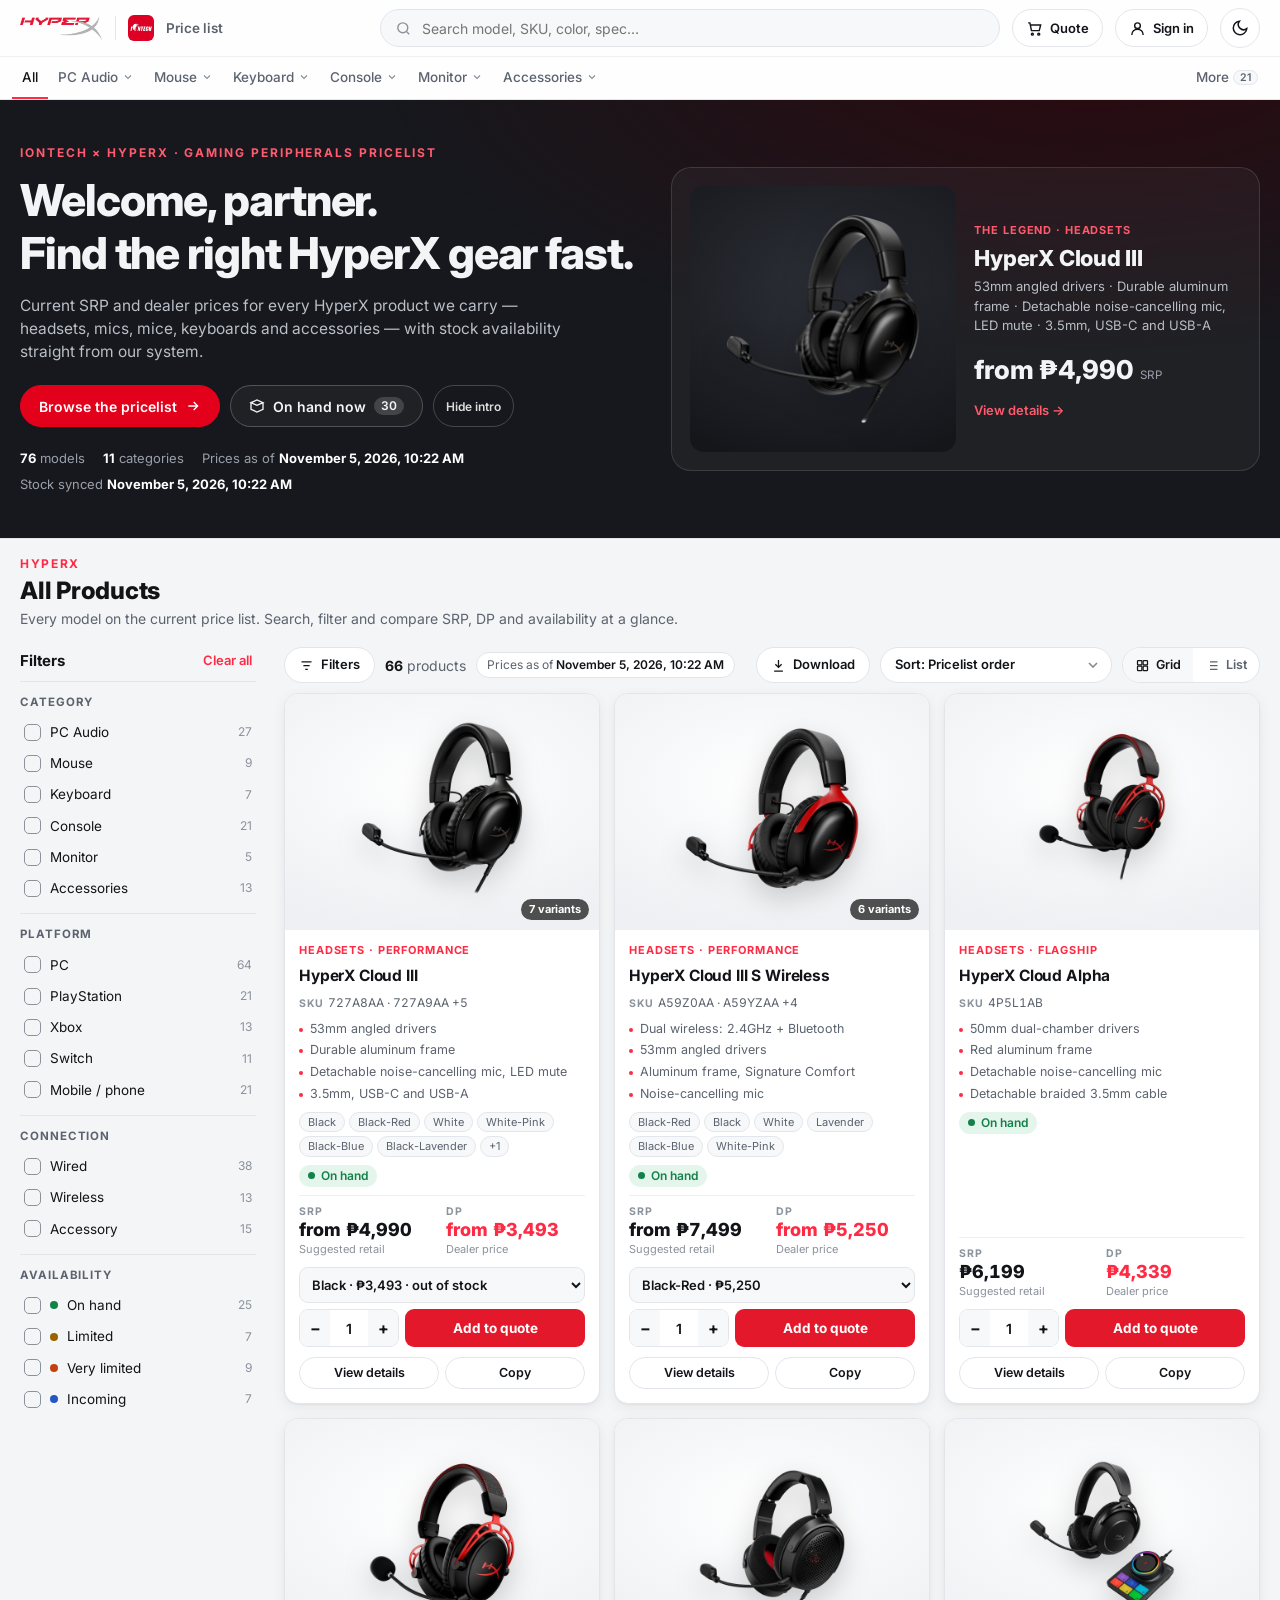
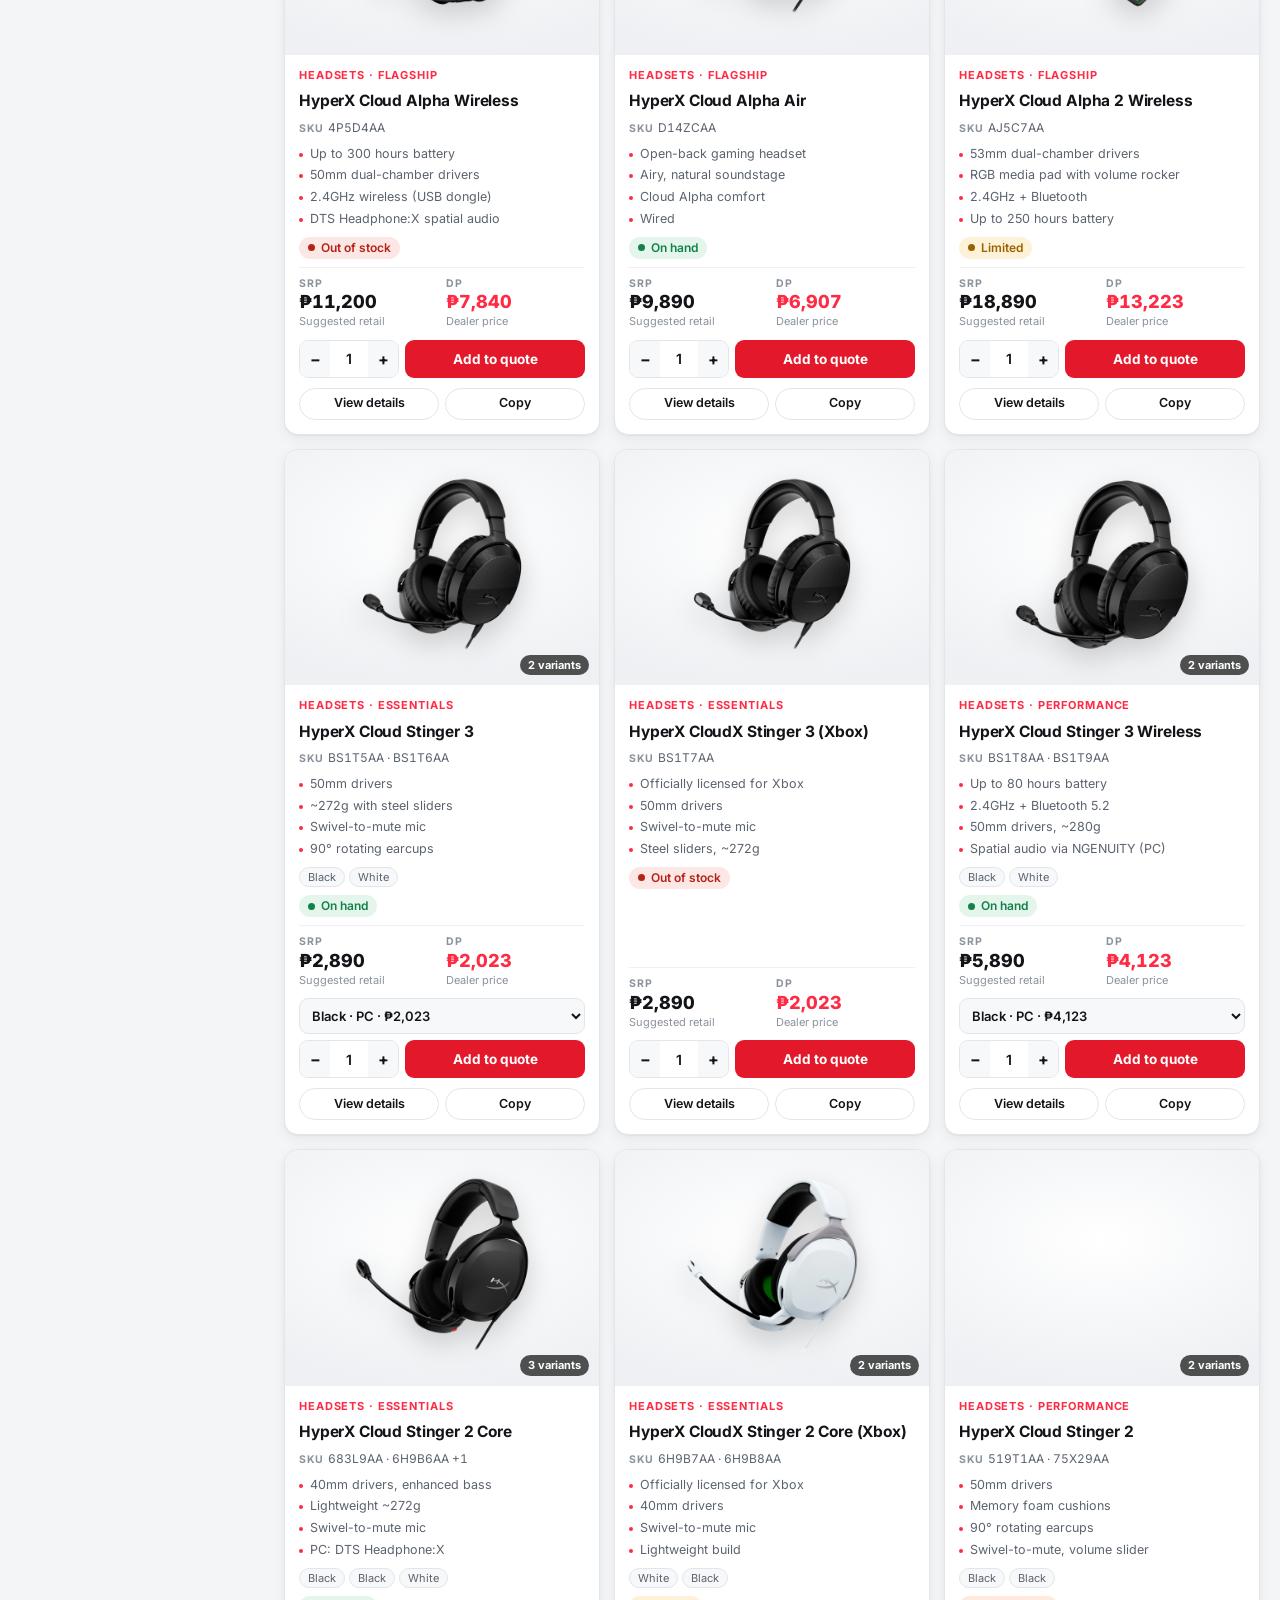
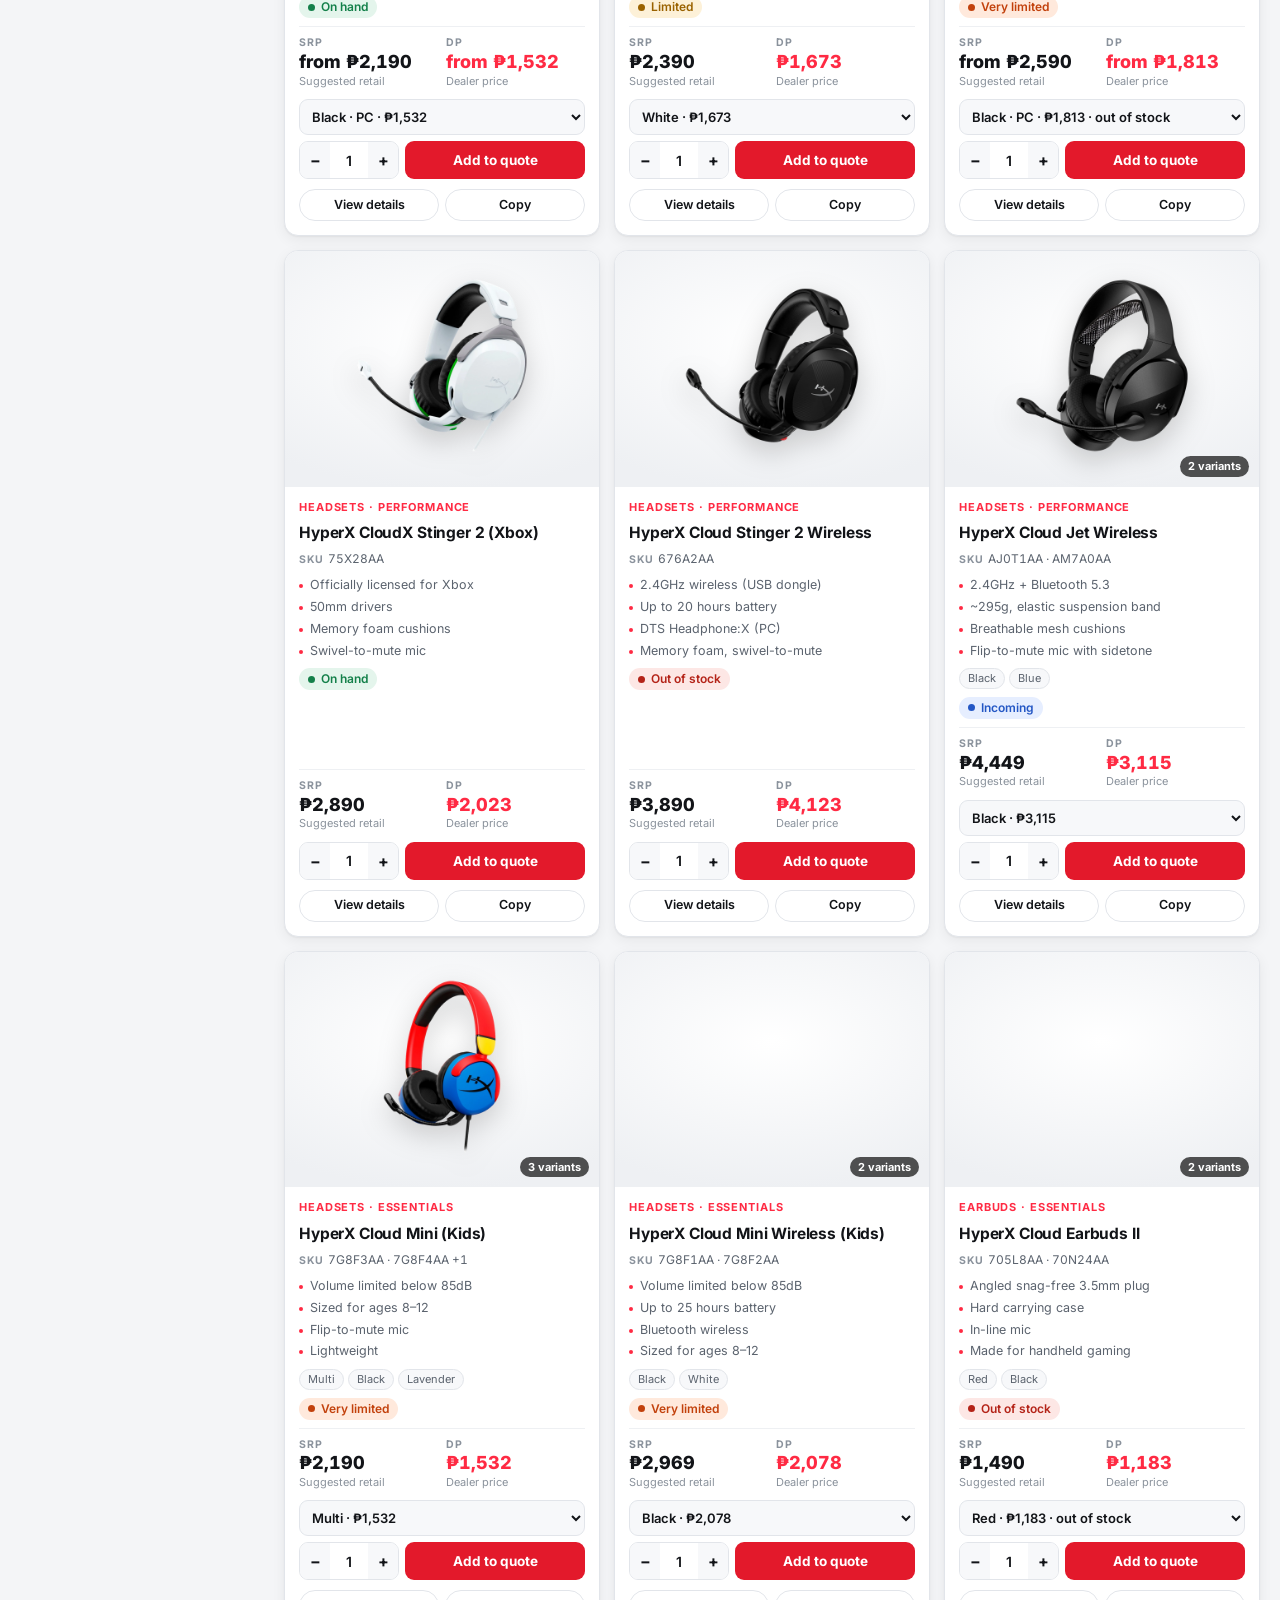
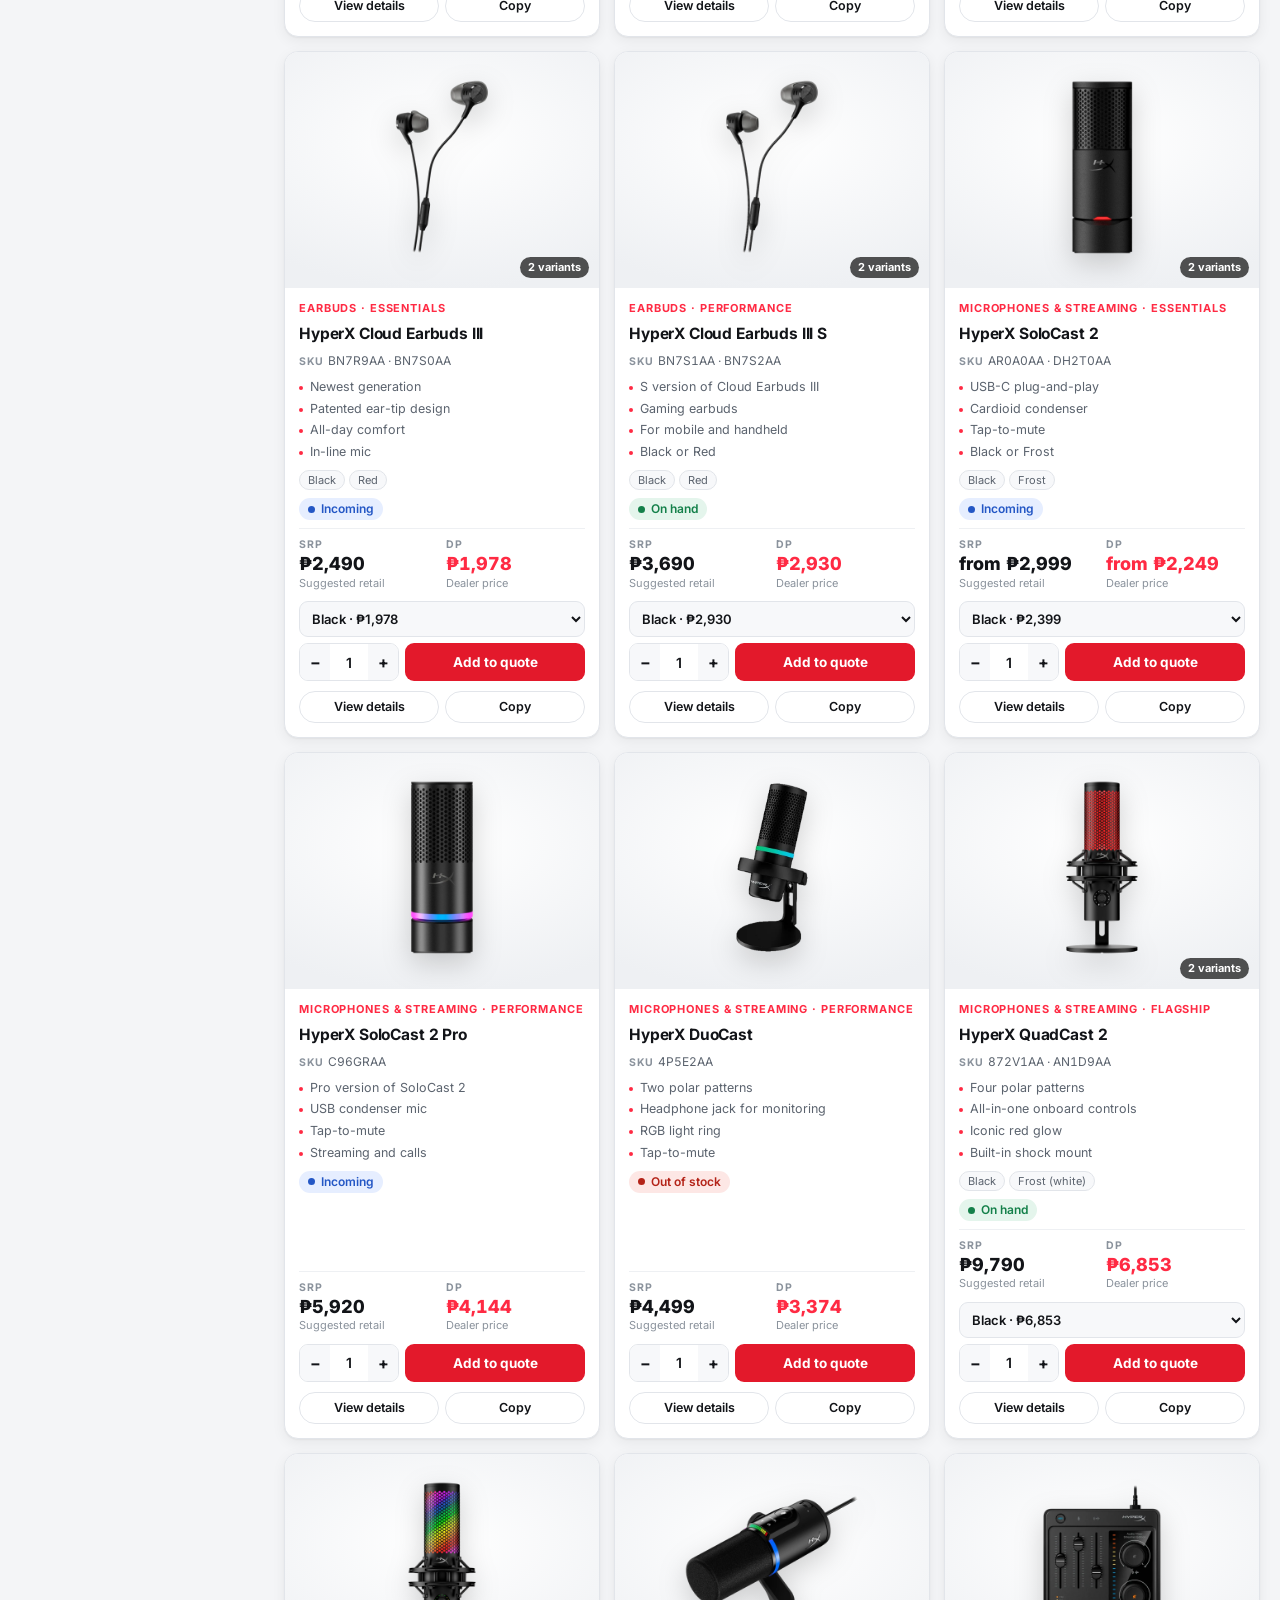
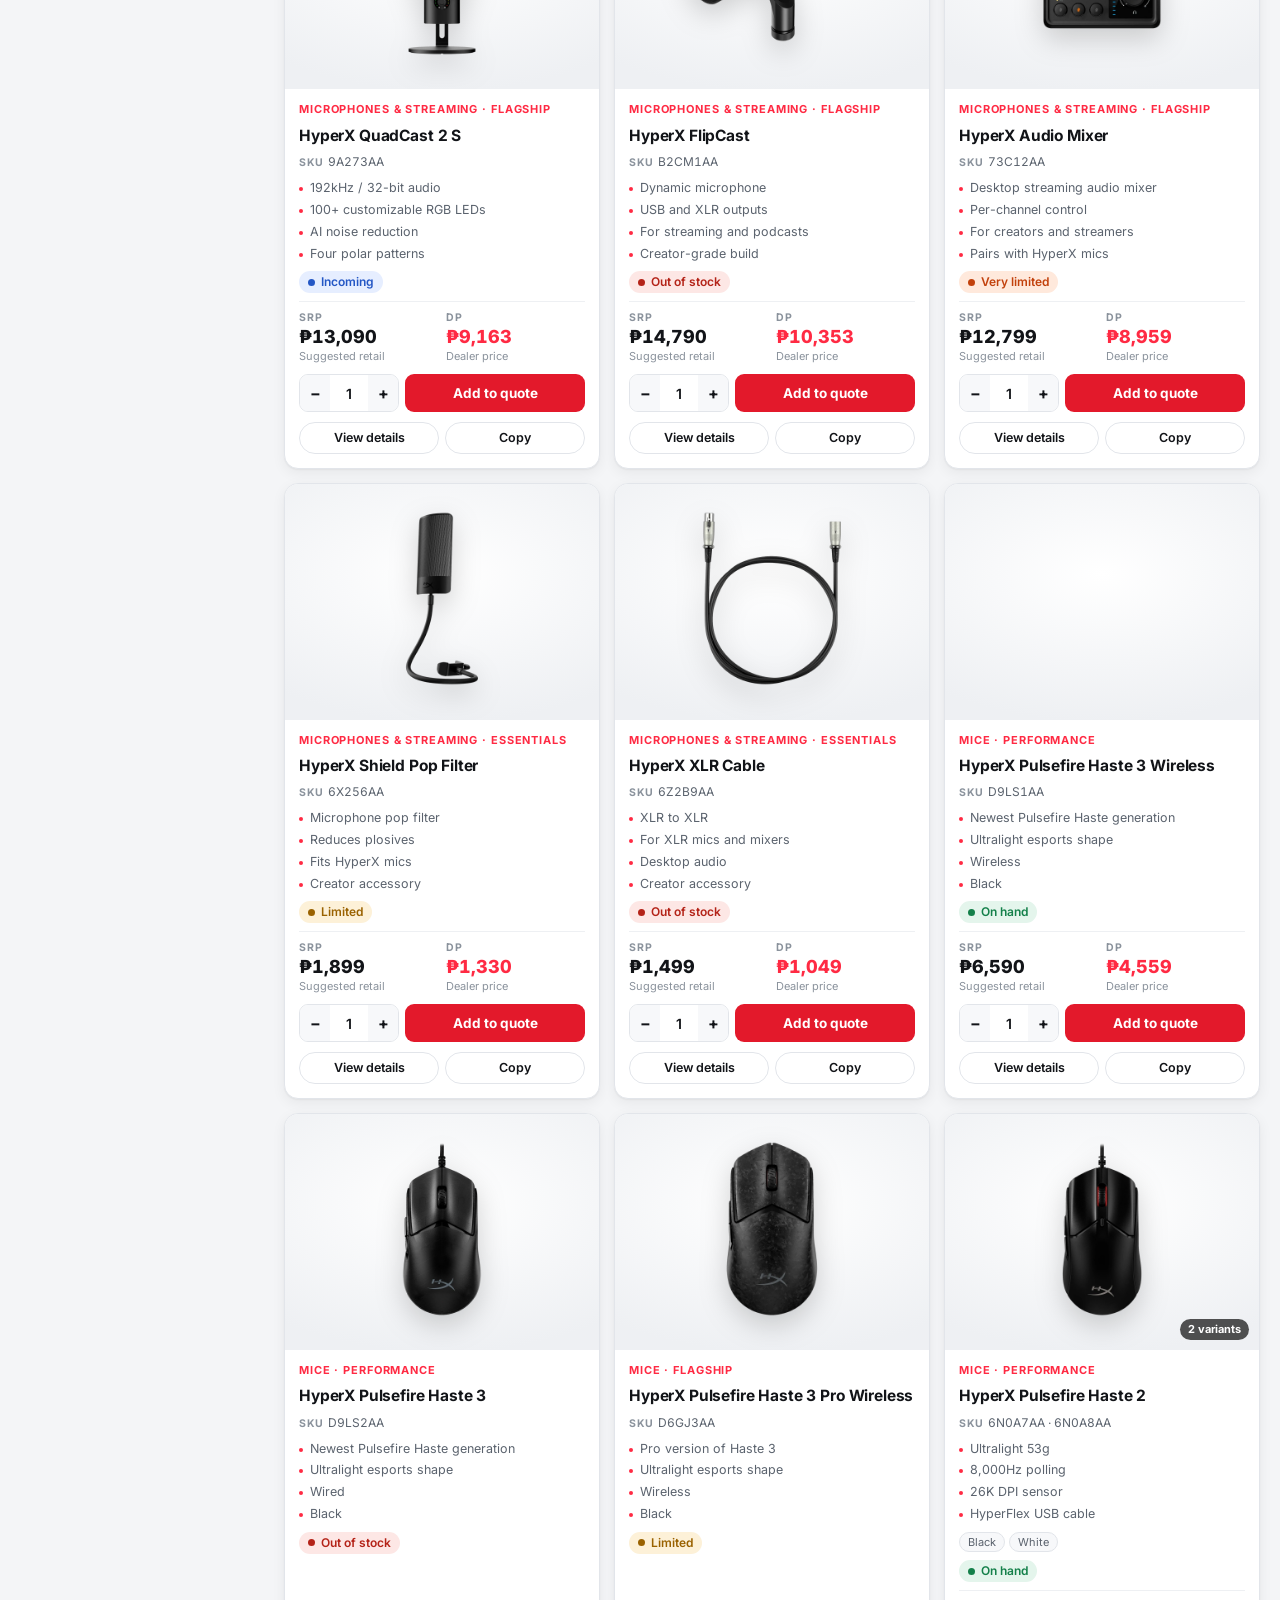
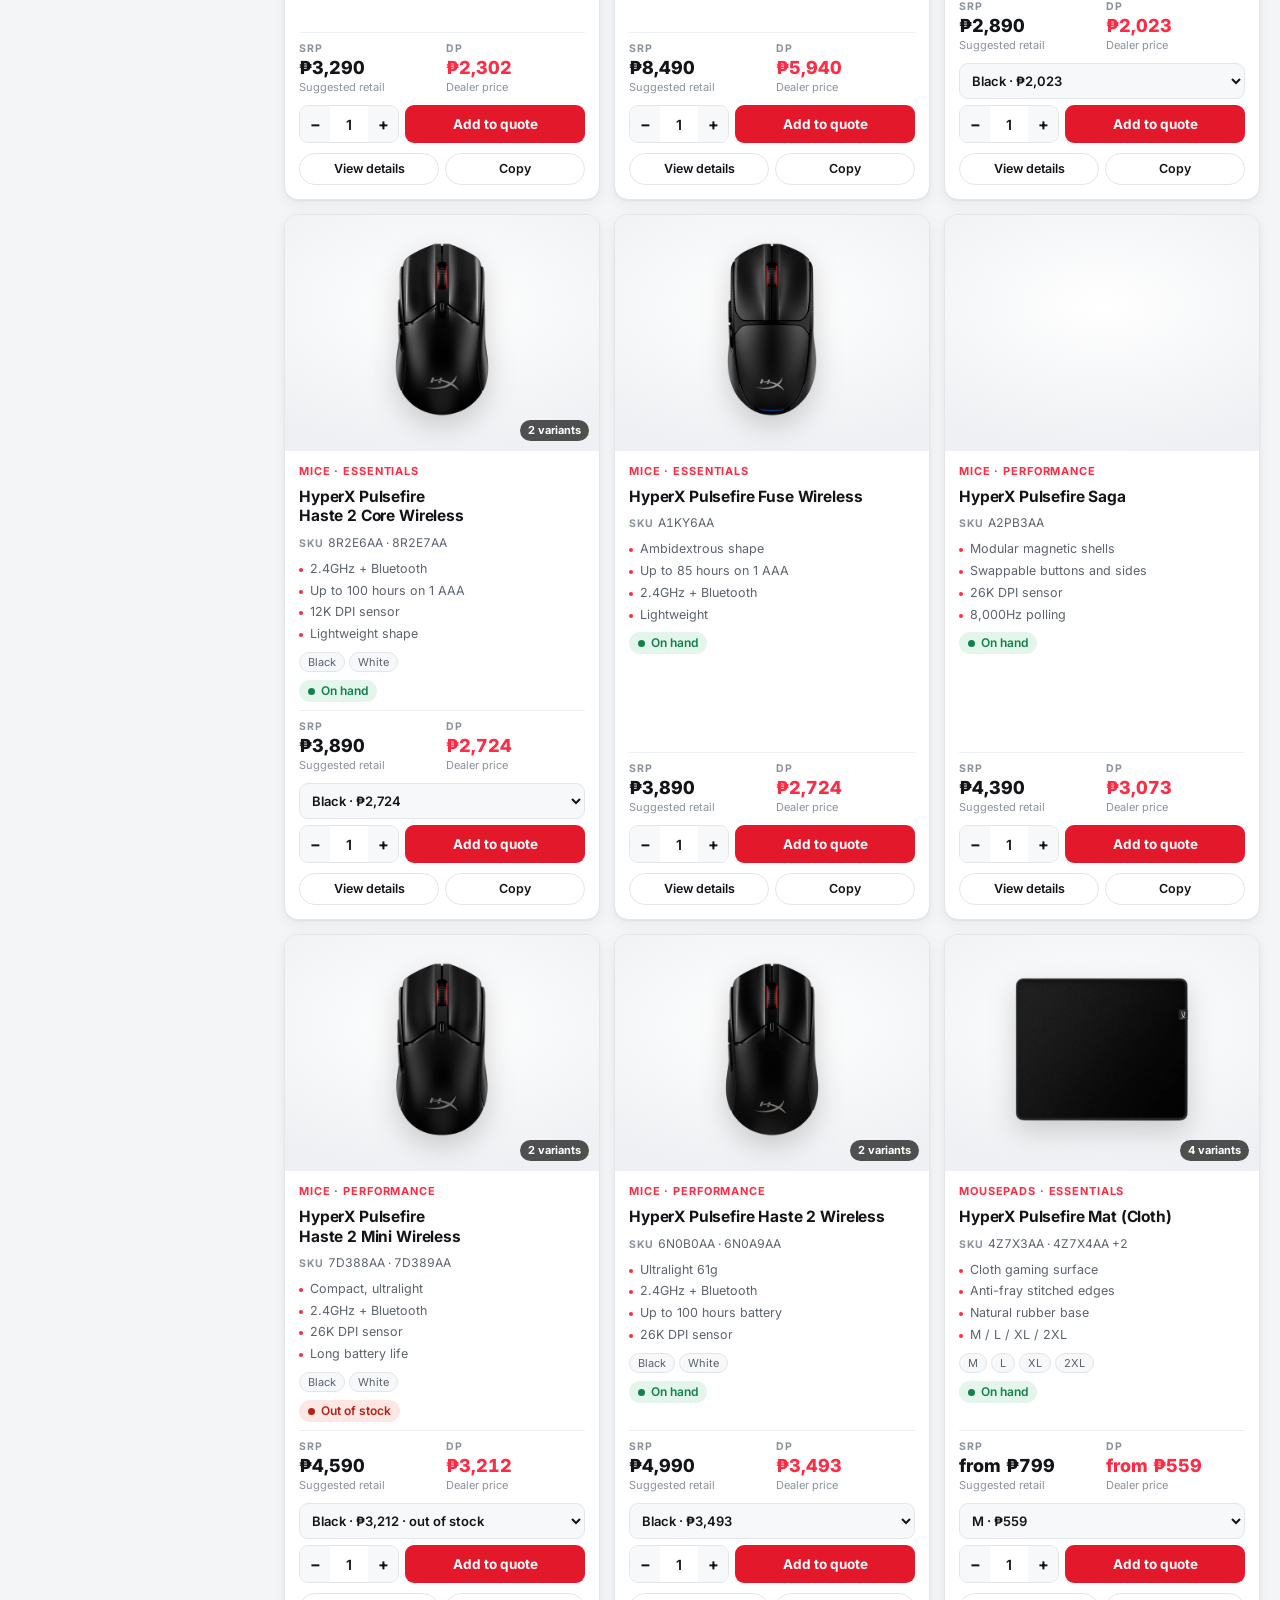
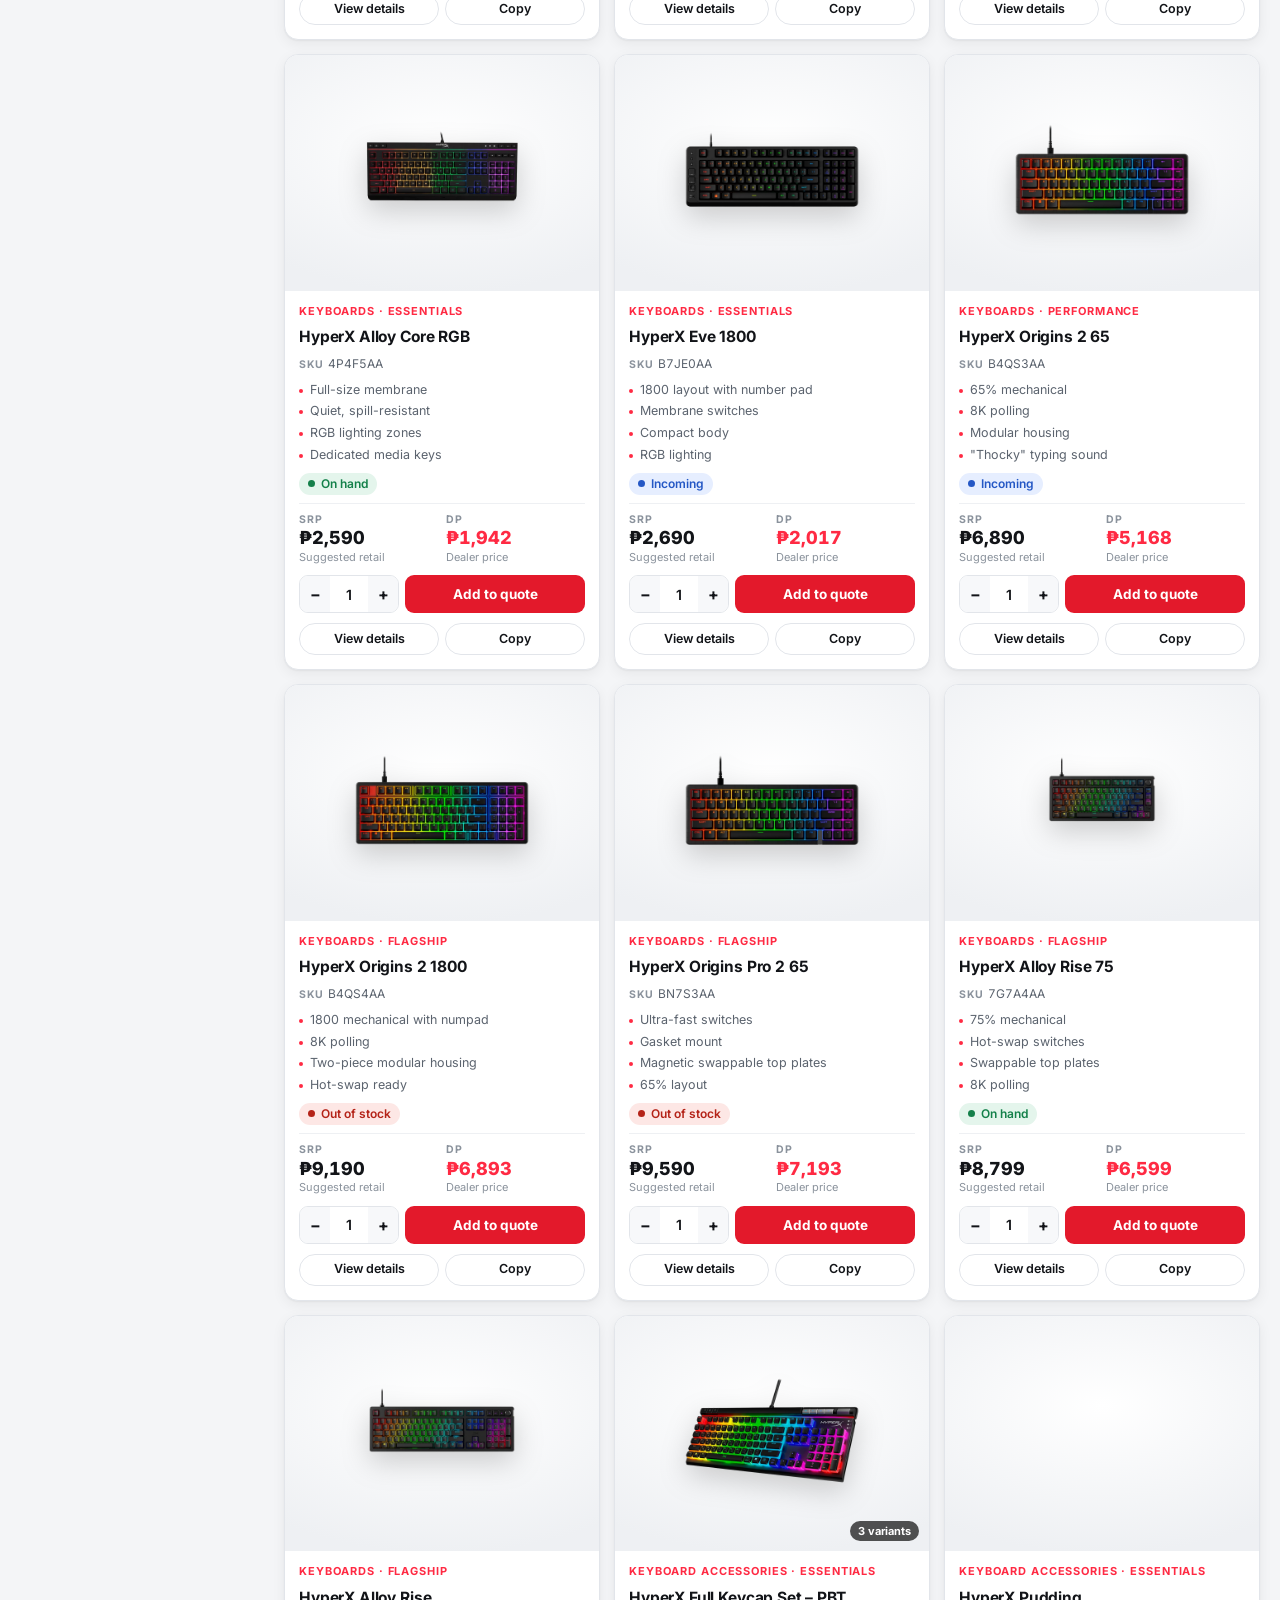
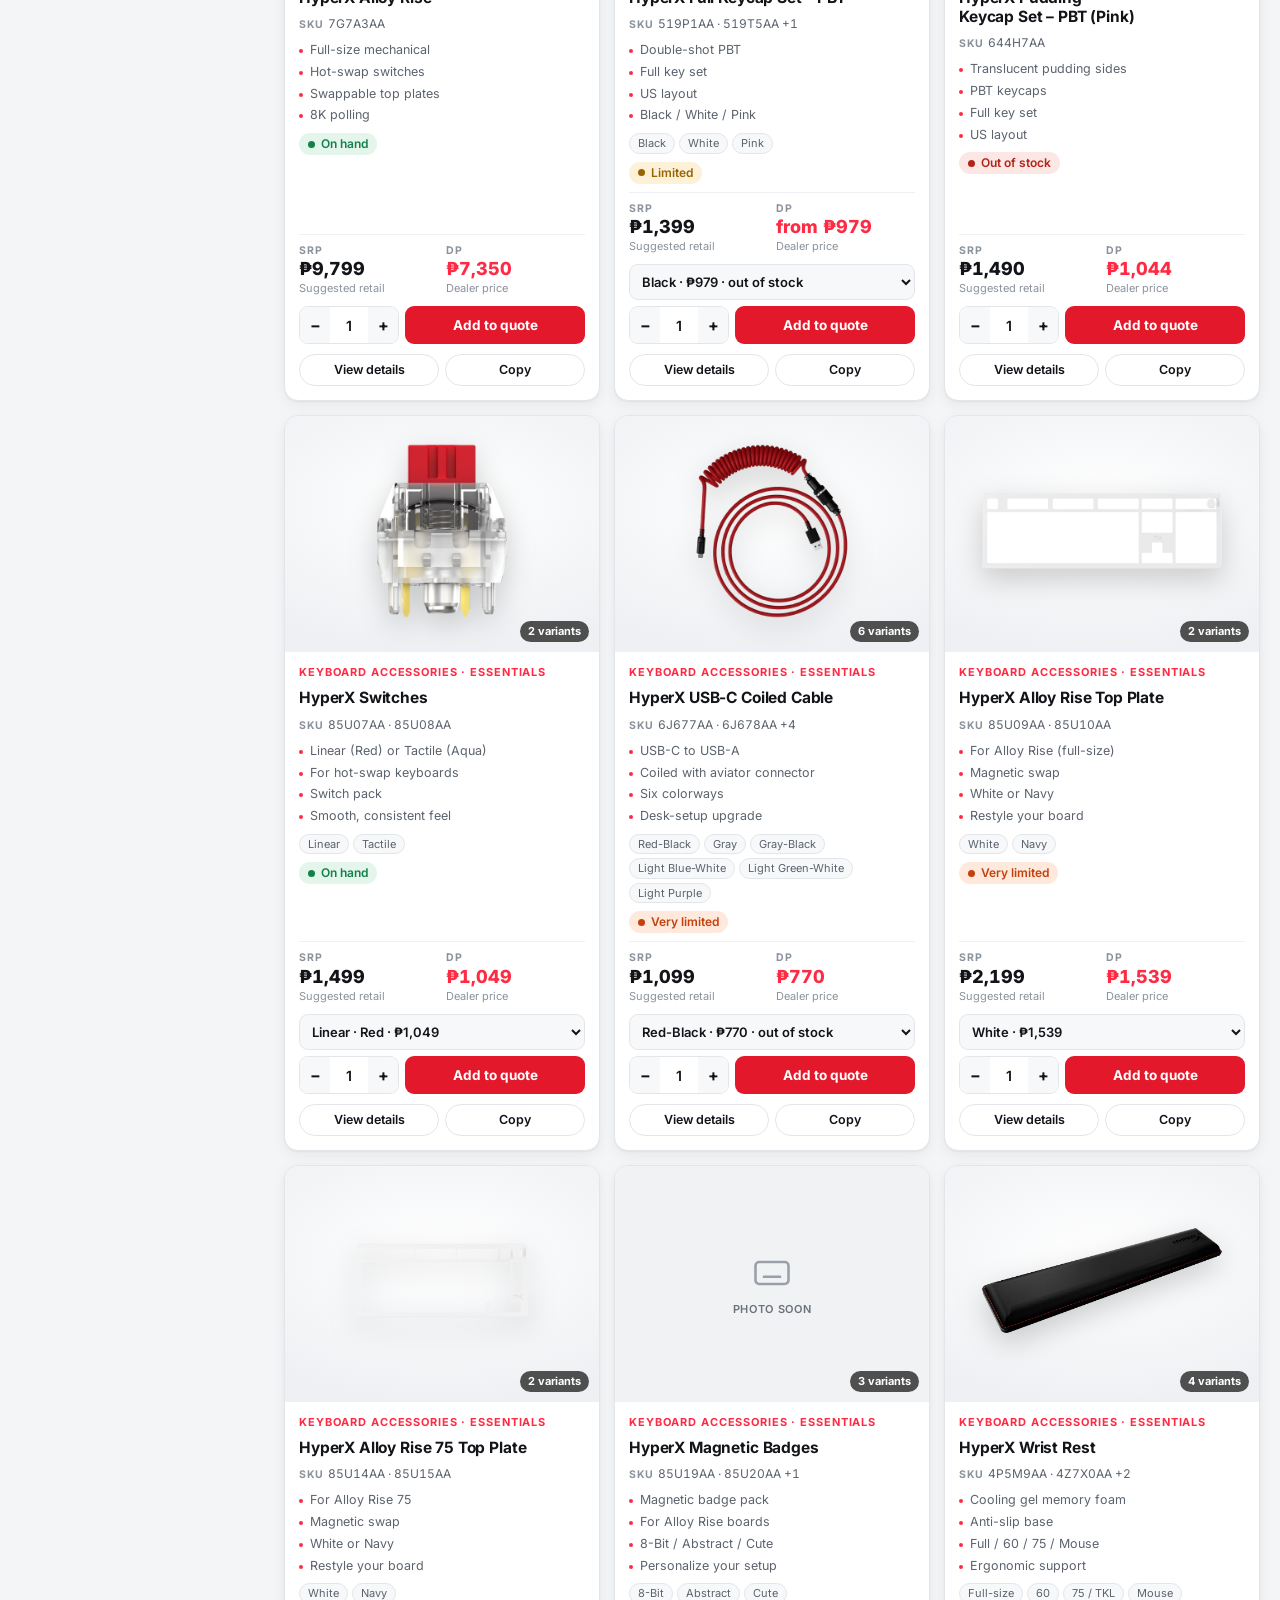
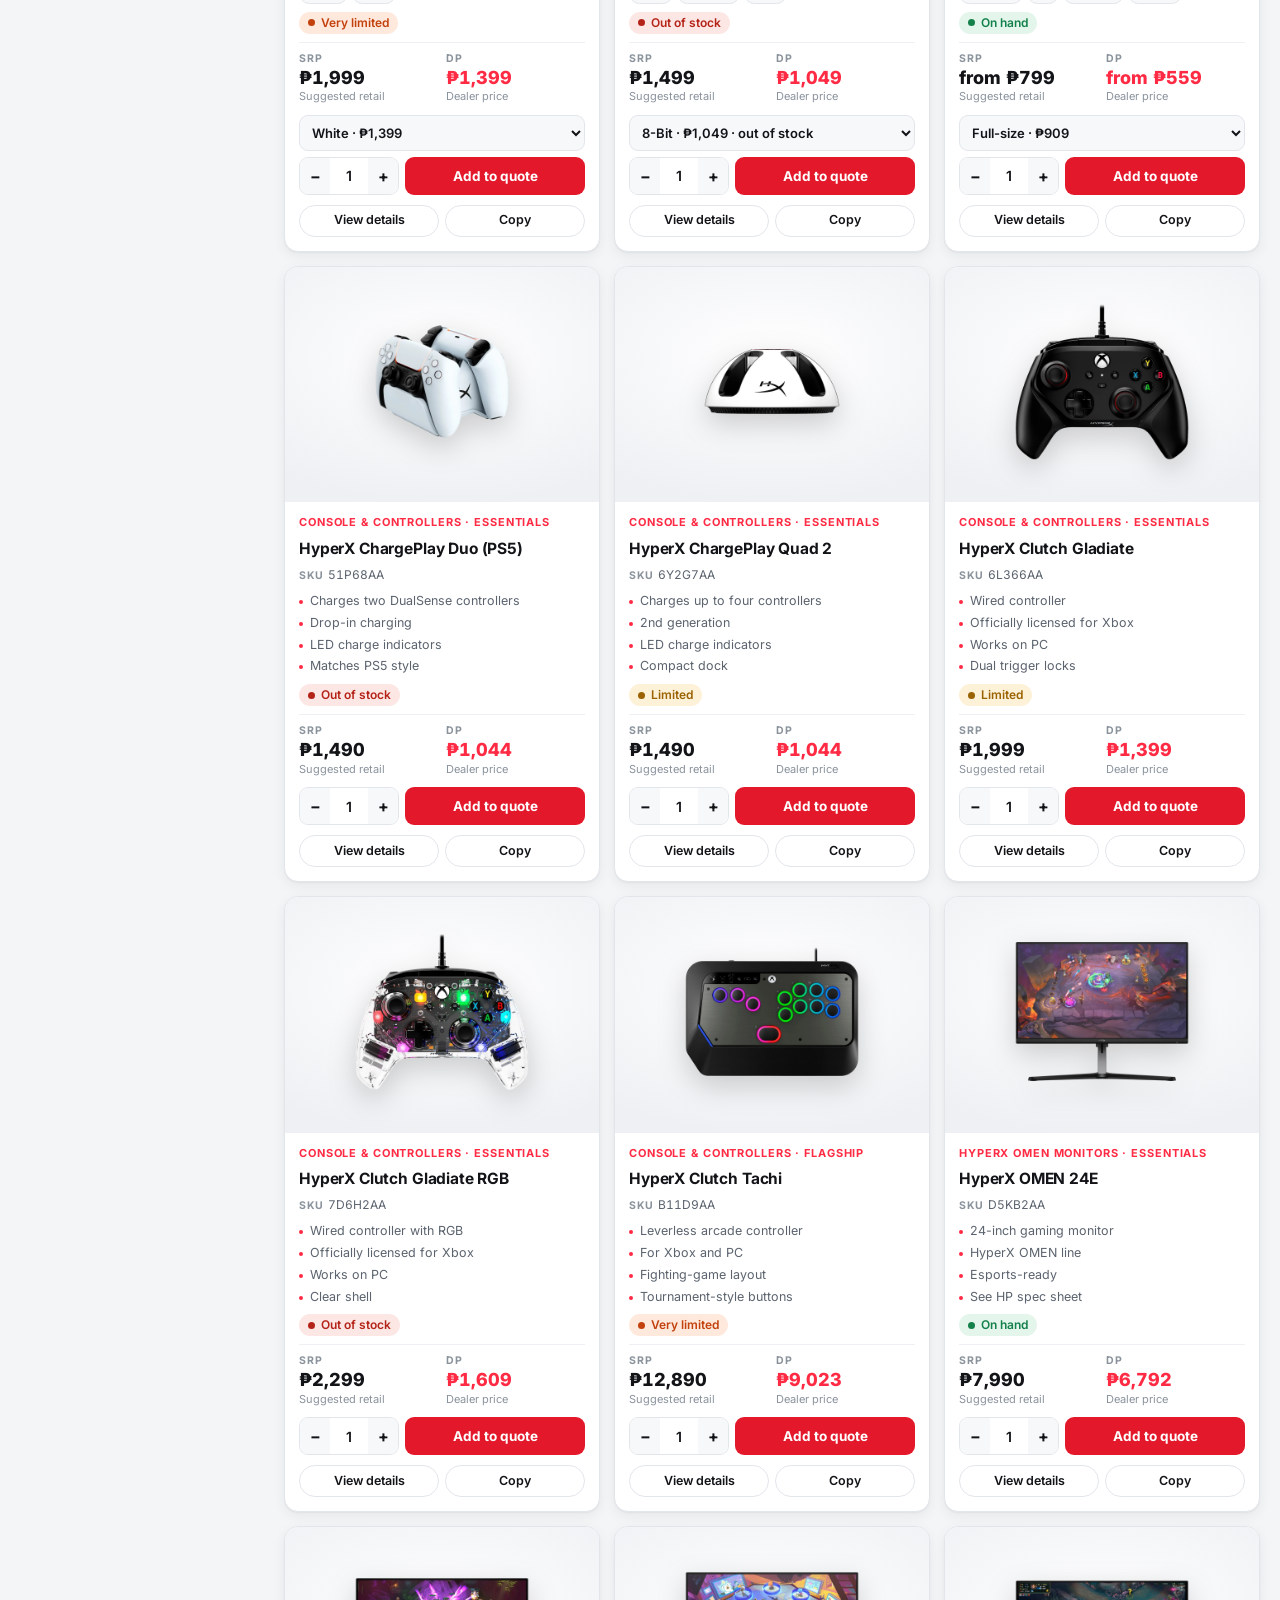
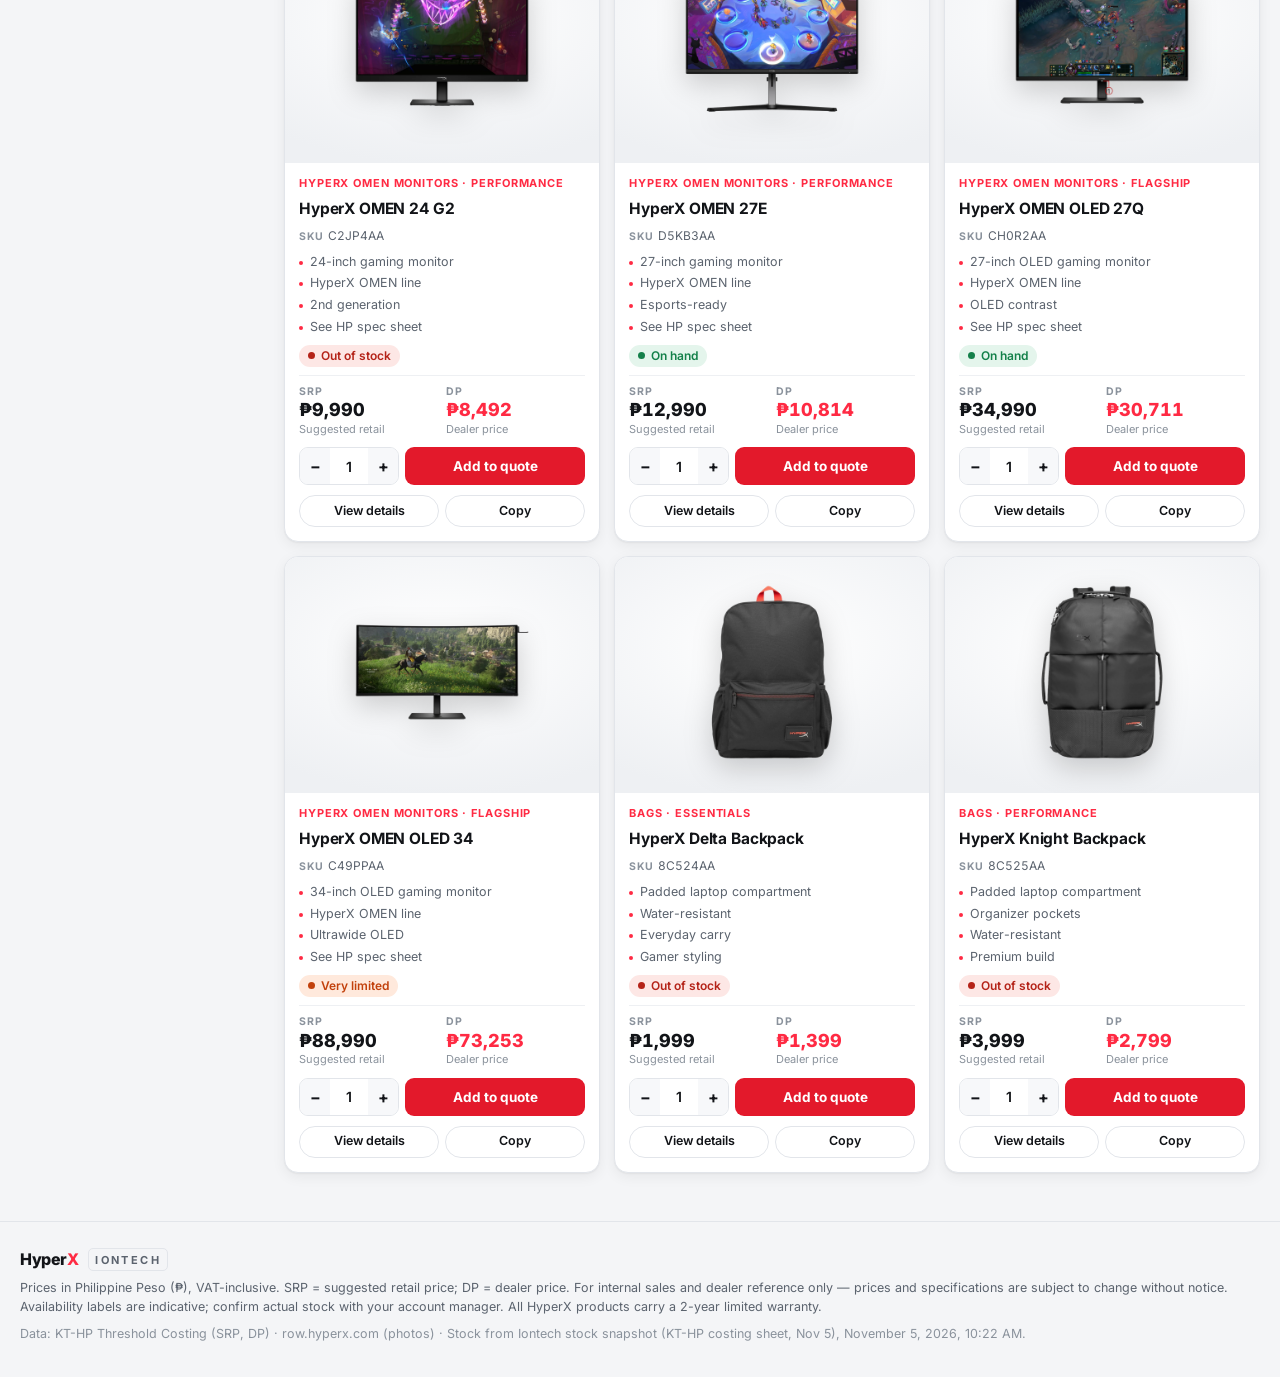
==== commit 4c472ba5: "Price list: reserve grid space before first render (layout shift 0.44 → 0.03) Co-Authored-By: Claude" ====
--- a/index.html
+++ b/index.html
@@ -464,6 +464,7 @@
 .filters{top:calc(var(--hdr) + 52px)}
 html{scroll-padding-top:calc(var(--hdr) + 100px)}
 .hxc-fab{display:none!important}
+#products:empty{min-height:110vh}
 @media (max-width:900px){
   .nav-products{display:inline-flex}
   .nav-list{display:none;position:absolute;left:8px;right:8px;top:calc(100% + 2px);flex-direction:column;align-items:stretch;background:var(--surface);border:1px solid var(--line);border-radius:14px;box-shadow:0 18px 40px rgba(0,0,0,.3);padding:6px;max-height:70vh;overflow:auto;z-index:55}
@@ -544,7 +545,7 @@
       <div class="container">
         <p class="eyebrow" id="catEyebrow">HyperX</p>
         <h1 id="catTitle">All Products</h1>
-        <p class="category-desc" id="catDesc"></p>
+        <p class="category-desc" id="catDesc">Every model on the current price list. Search, filter and compare SRP, DP and availability at a glance.</p>
         <div class="src-notice" id="lapNotice" hidden><svg viewBox="0 0 24 24"><circle cx="12" cy="12" r="9"/><path d="M12 8h.01M11 12h1v5h1"/></svg><span id="lapNoticeText"></span><a class="btn btn-sm btn-primary" id="lapNoticeBtn" href="#" target="_blank" rel="noopener">Open laptop pricelist <svg viewBox="0 0 24 24"><path d="M14 4h6v6M20 4l-9 9M19 14v5a1 1 0 0 1-1 1H5a1 1 0 0 1-1-1V6a1 1 0 0 1 1-1h5"/></svg></a></div>
         <p class="promo-notice" id="promoNotice" hidden><svg viewBox="0 0 24 24"><path d="M20.6 13.4 13.4 20.6a2 2 0 0 1-2.8 0L3 13V3h10l7.6 7.6a2 2 0 0 1 0 2.8z"/><path d="M7.5 7.5h.01"/></svg><span id="promoNoticeText"></span></p>
         <p class="ltb-notice" id="ltbNotice" hidden><svg viewBox="0 0 24 24"><path d="M12 9v4M12 17h.01"/><path d="M10.3 3.9 1.8 18a2 2 0 0 0 1.7 3h17a2 2 0 0 0 1.7-3L13.7 3.9a2 2 0 0 0-3.4 0z"/></svg><span><b>Last chance to purchase.</b> These models are end-of-life and sold only while stocks last. Stock levels are indicative — confirm actual availability with your account manager before confirming an order.</span></p>
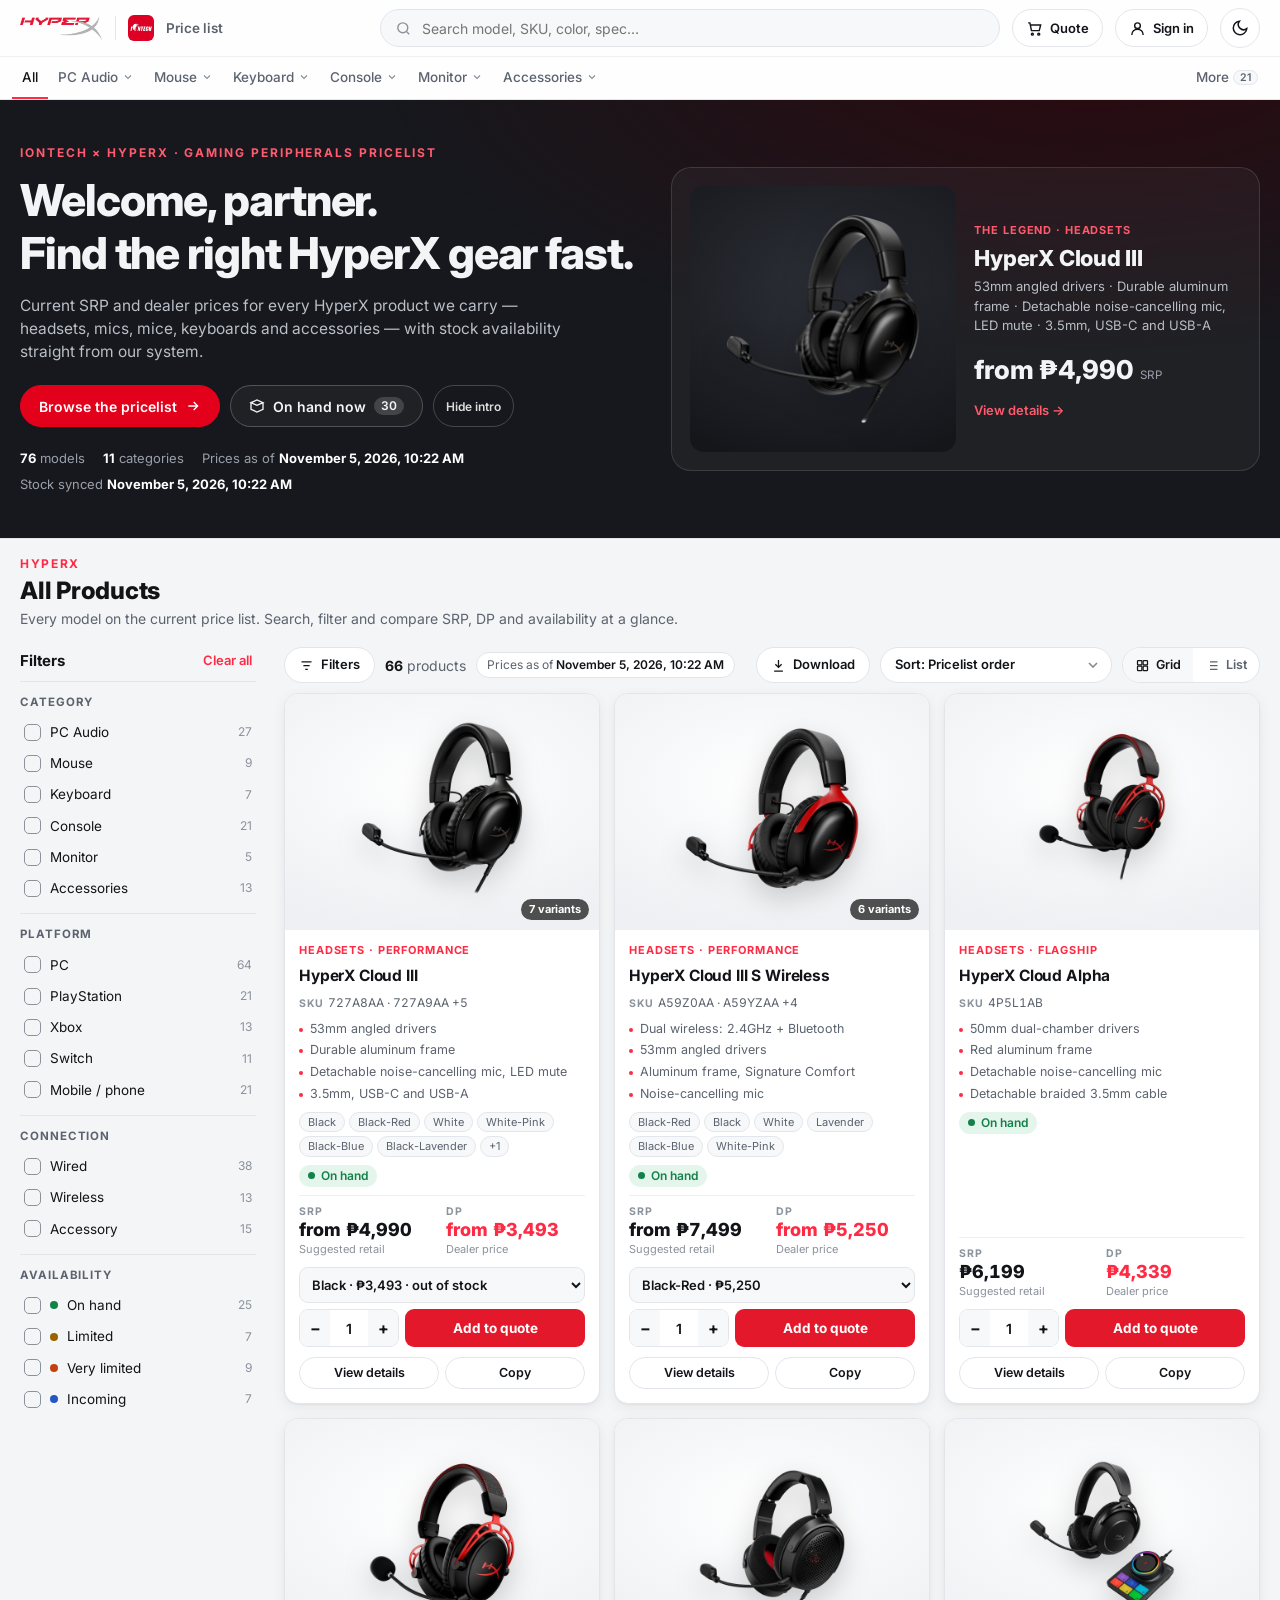
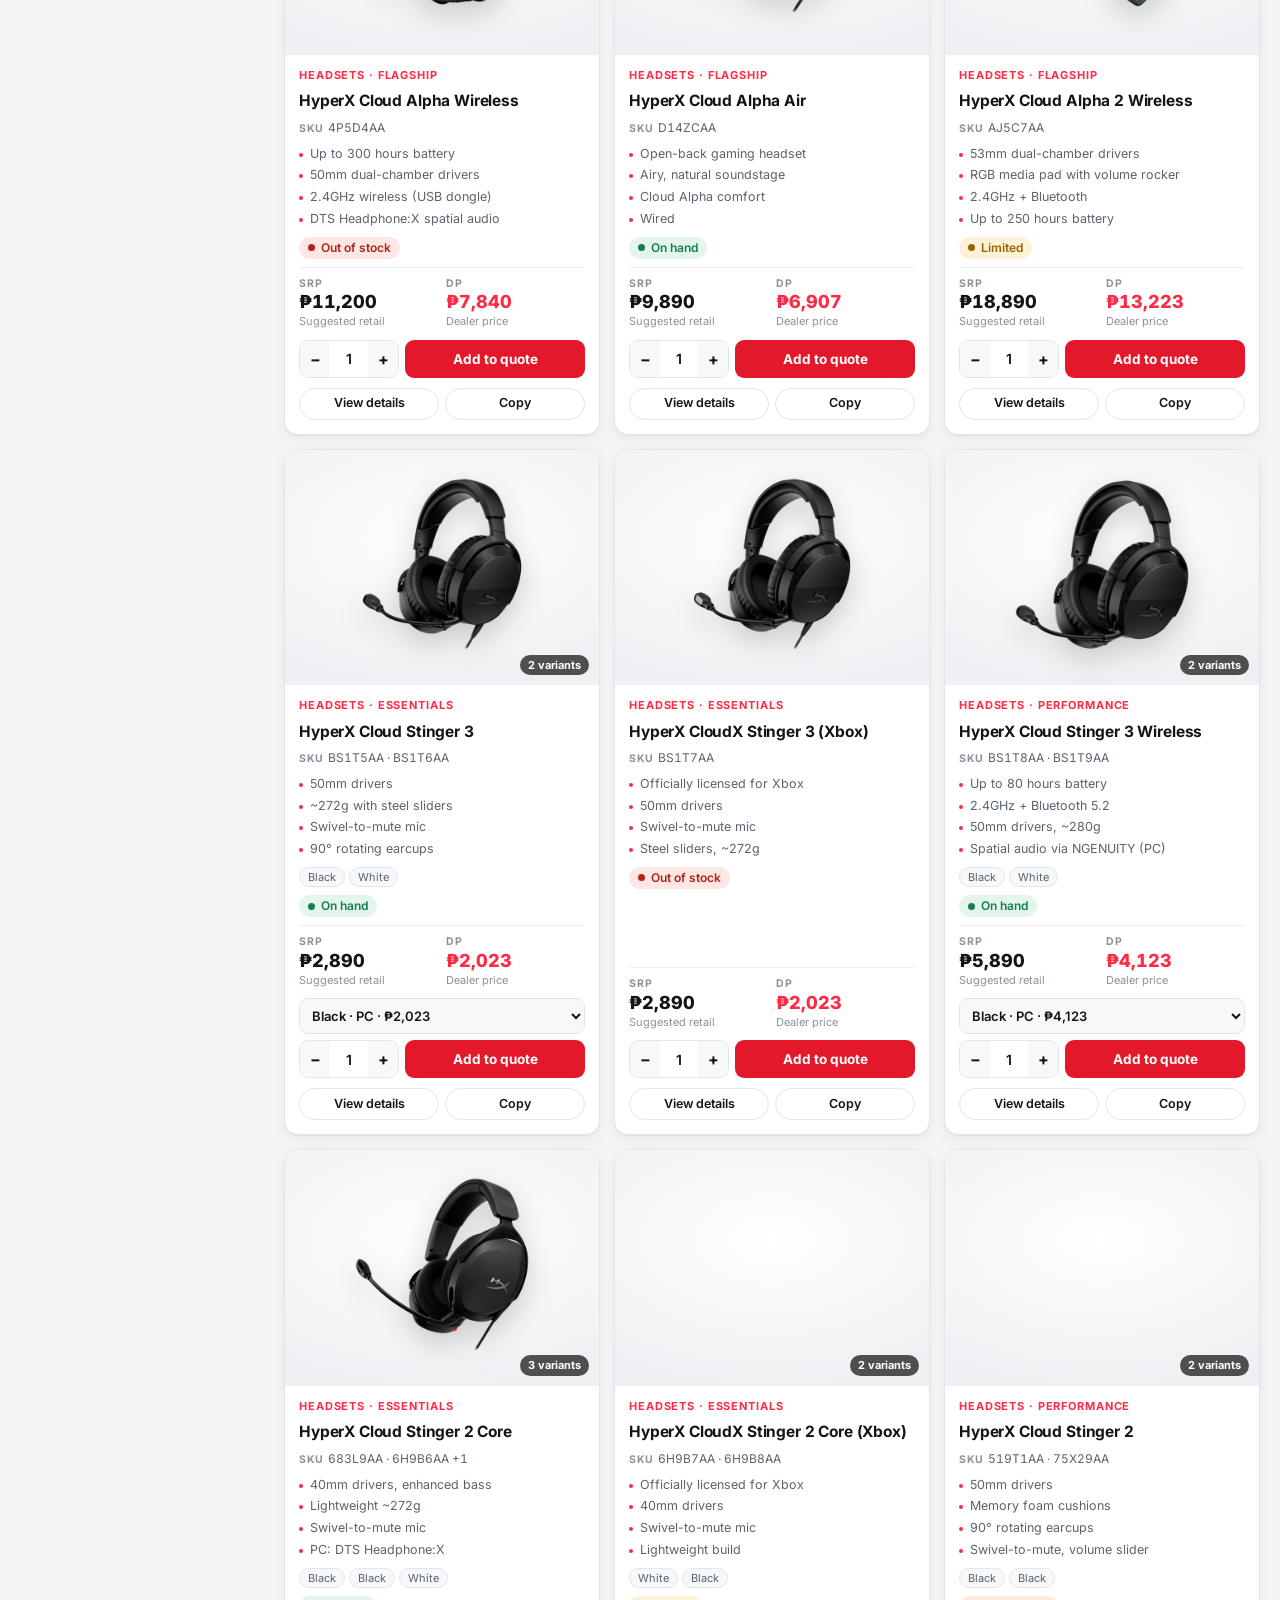
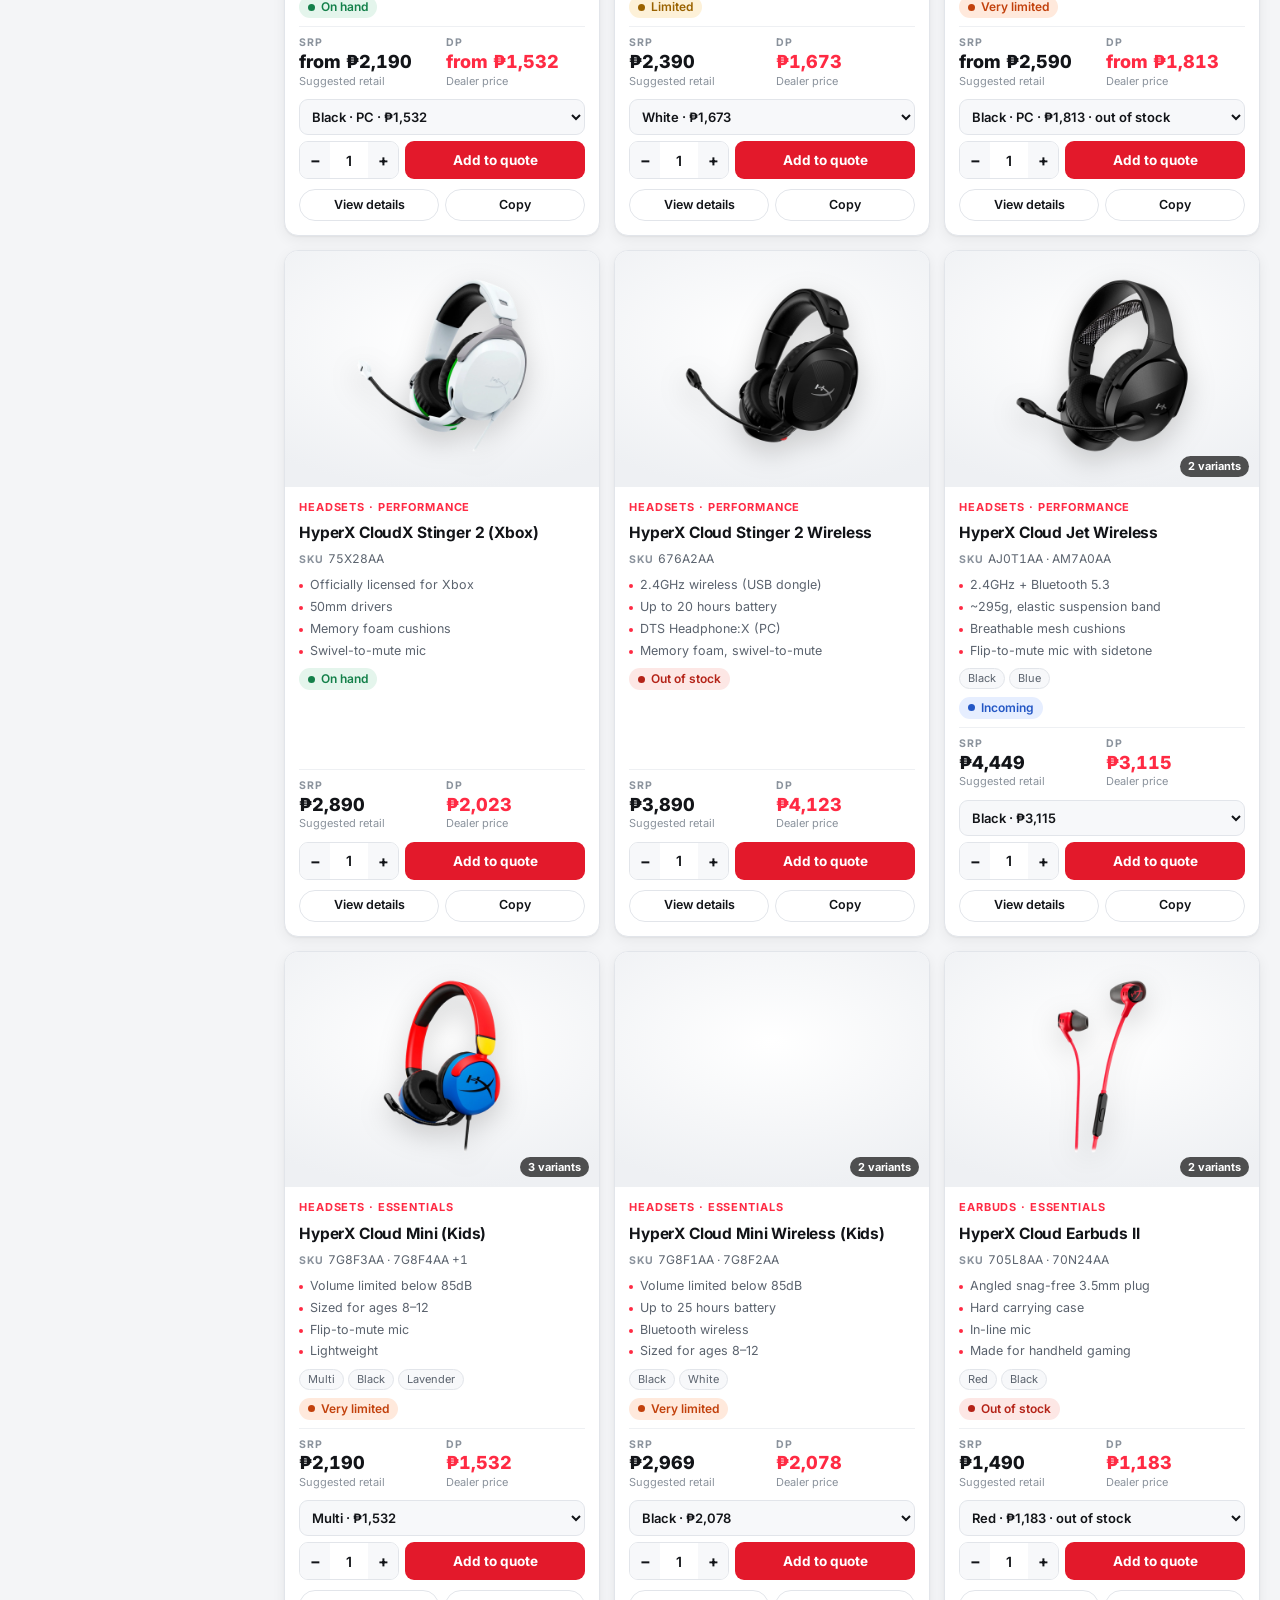
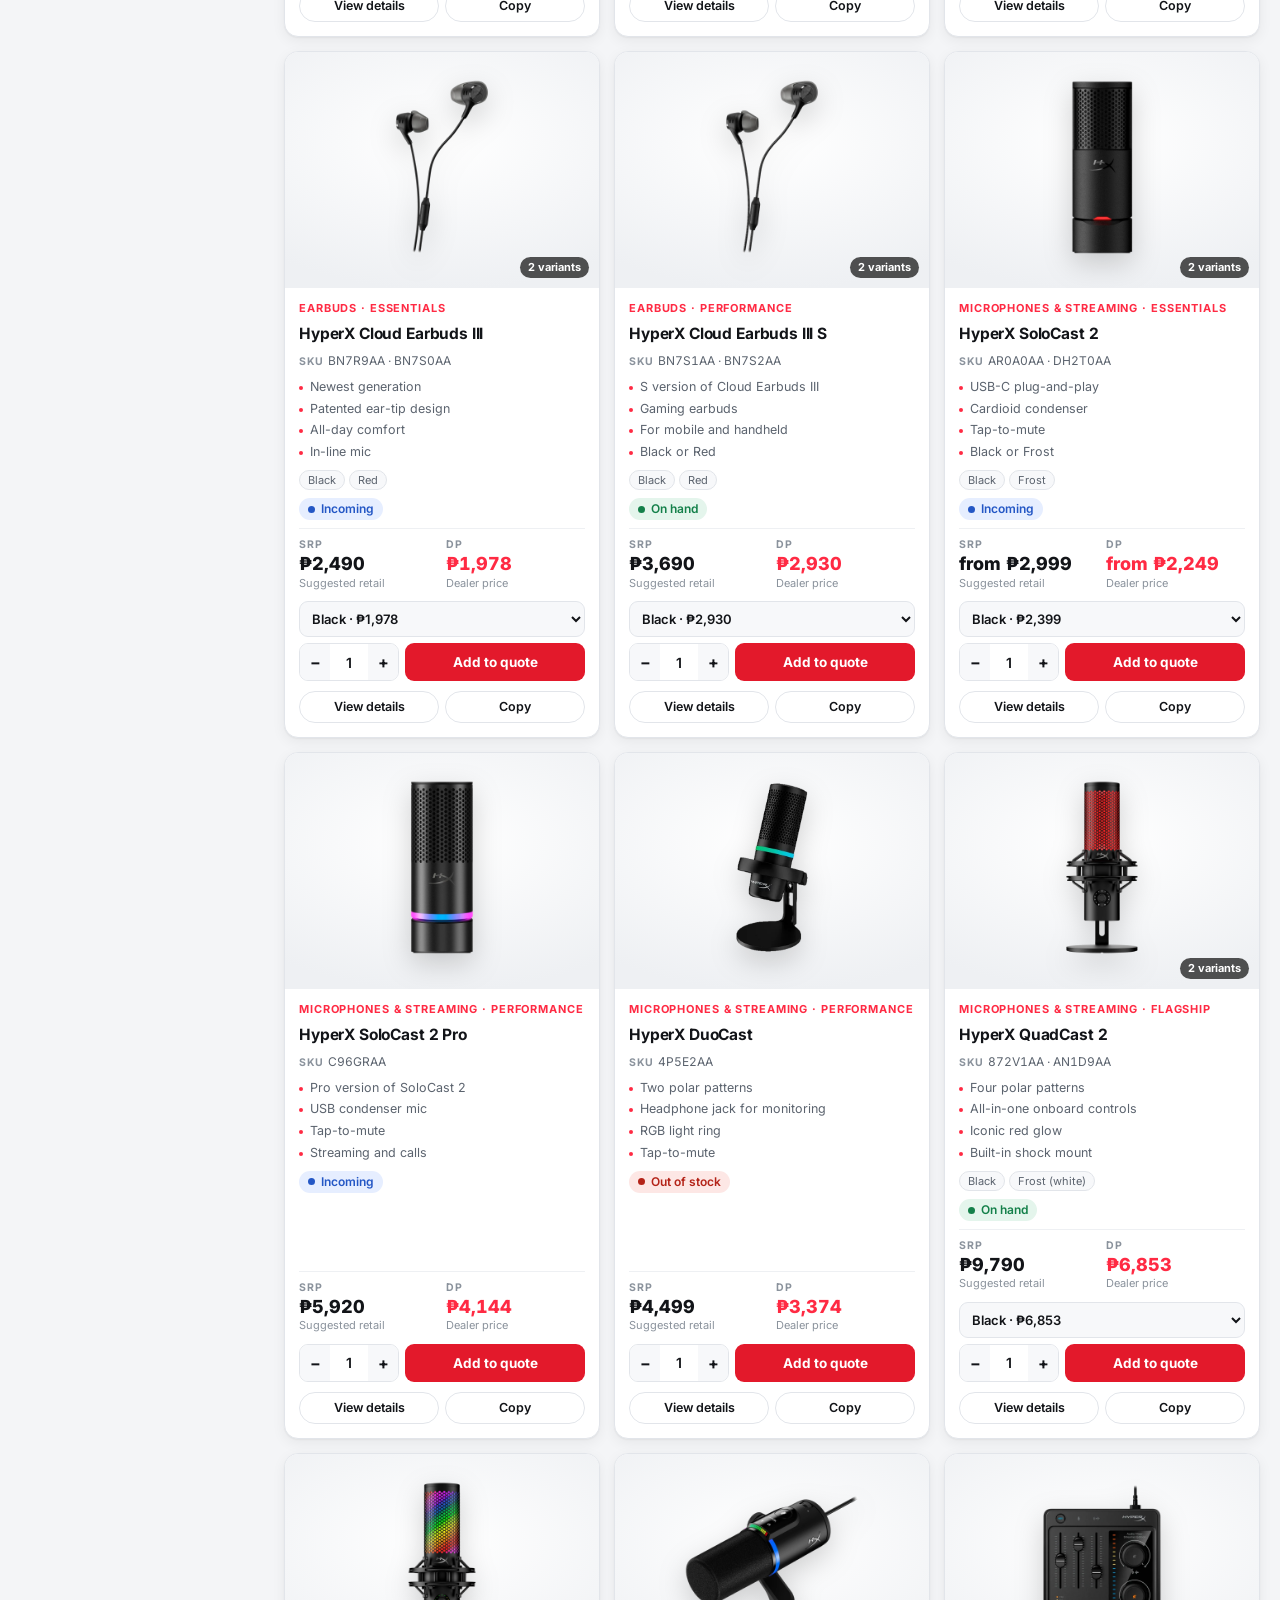
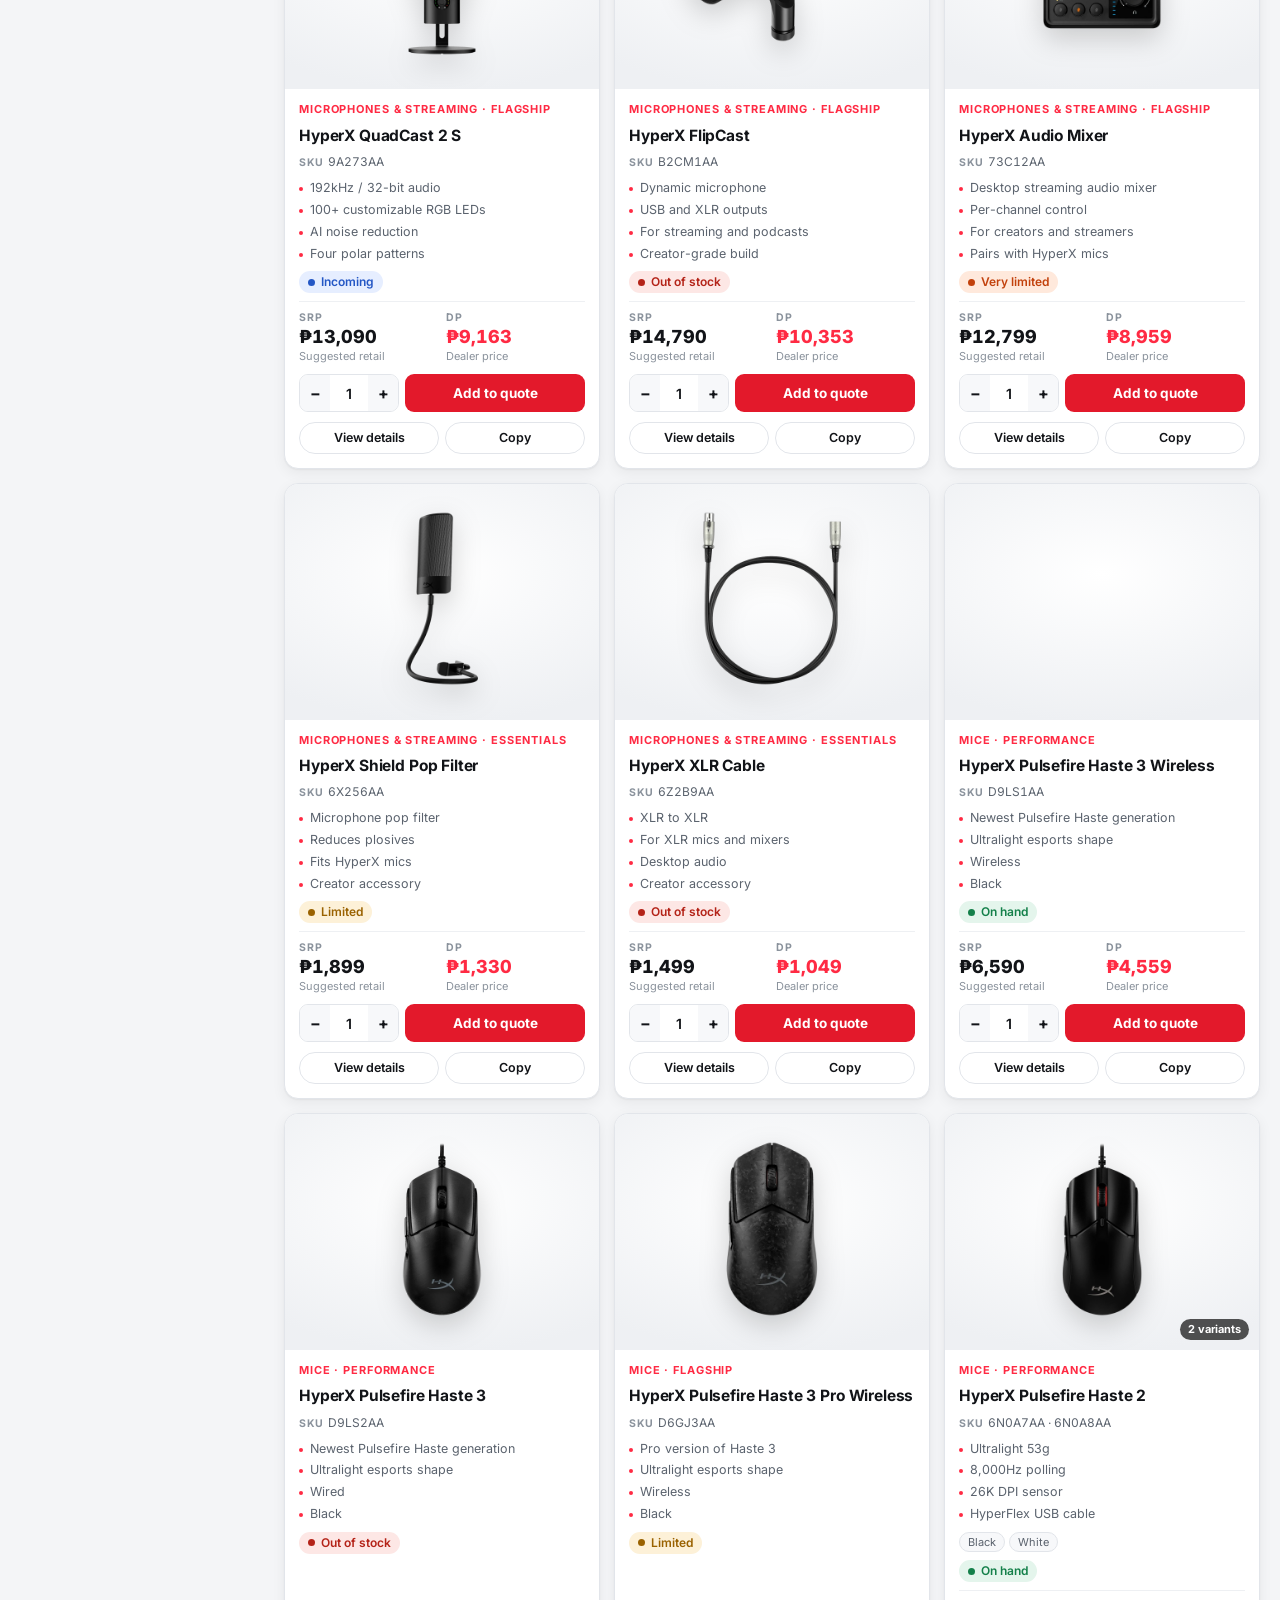
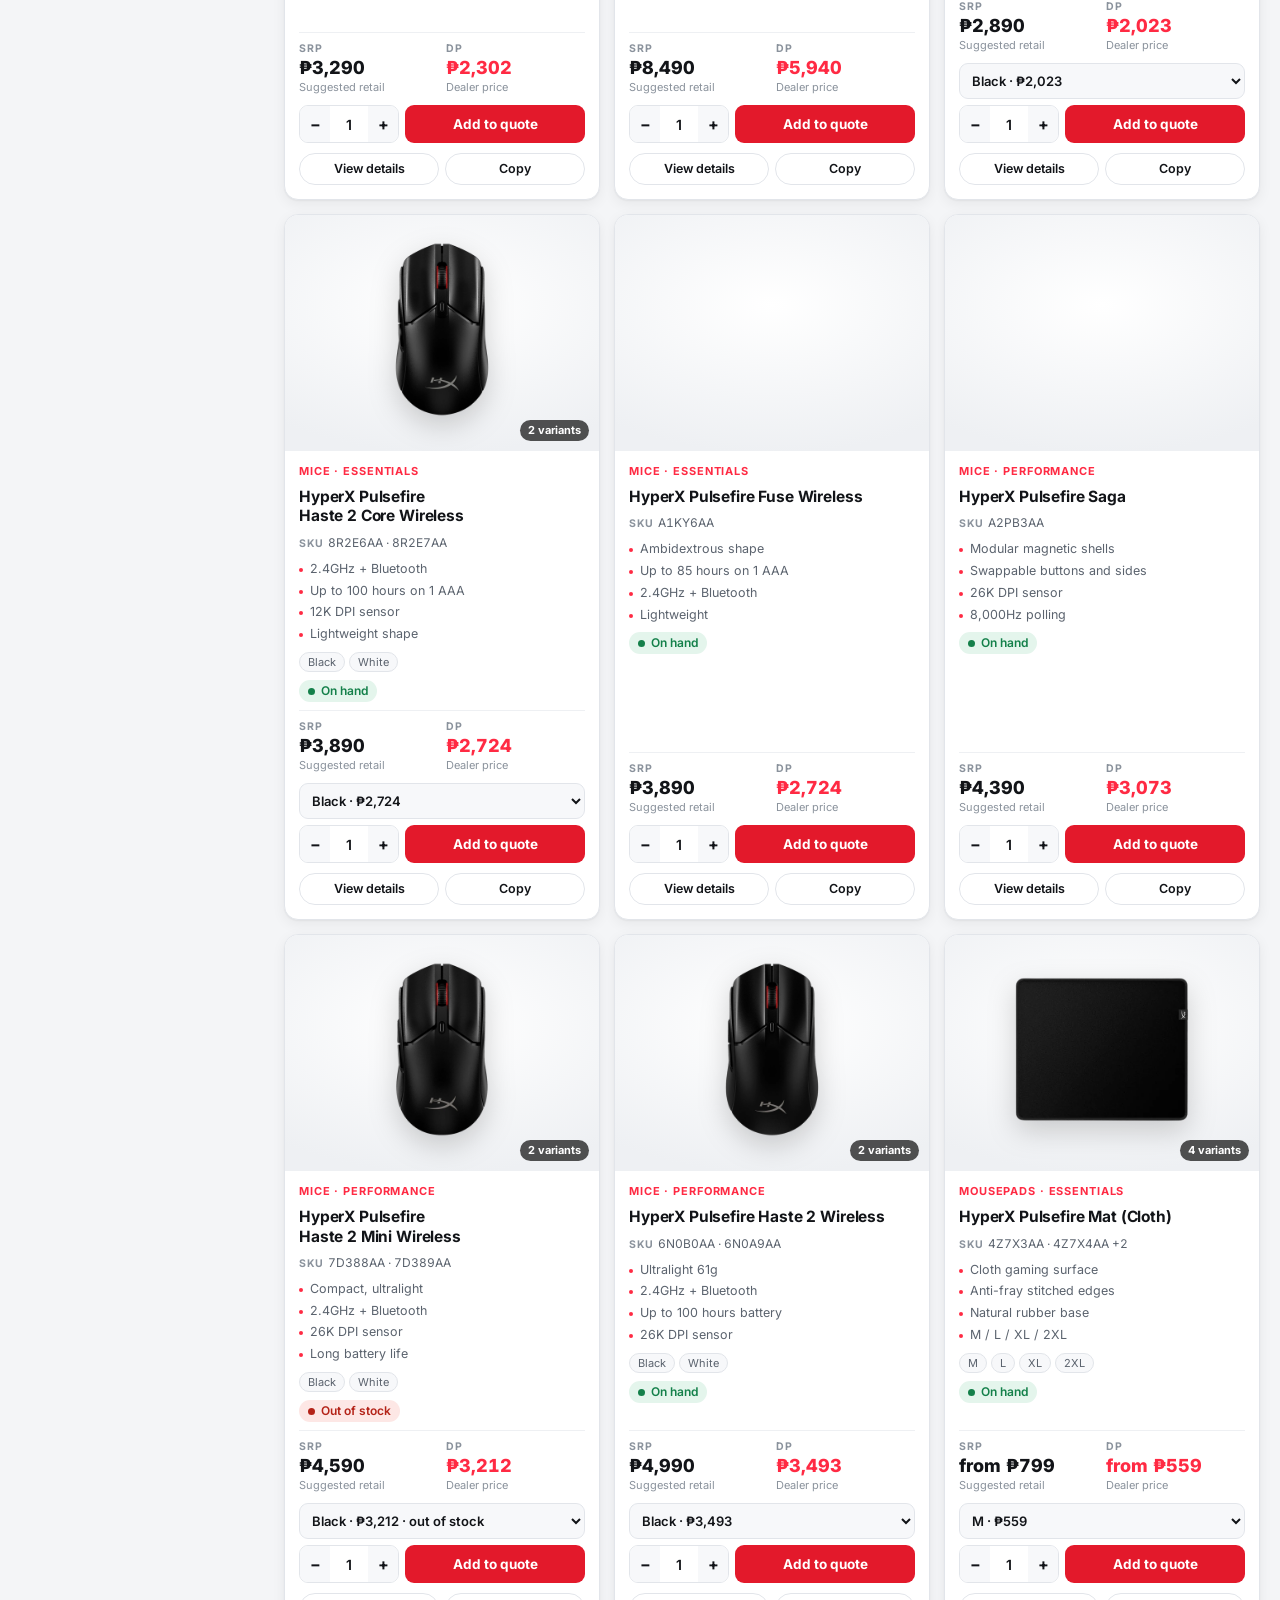
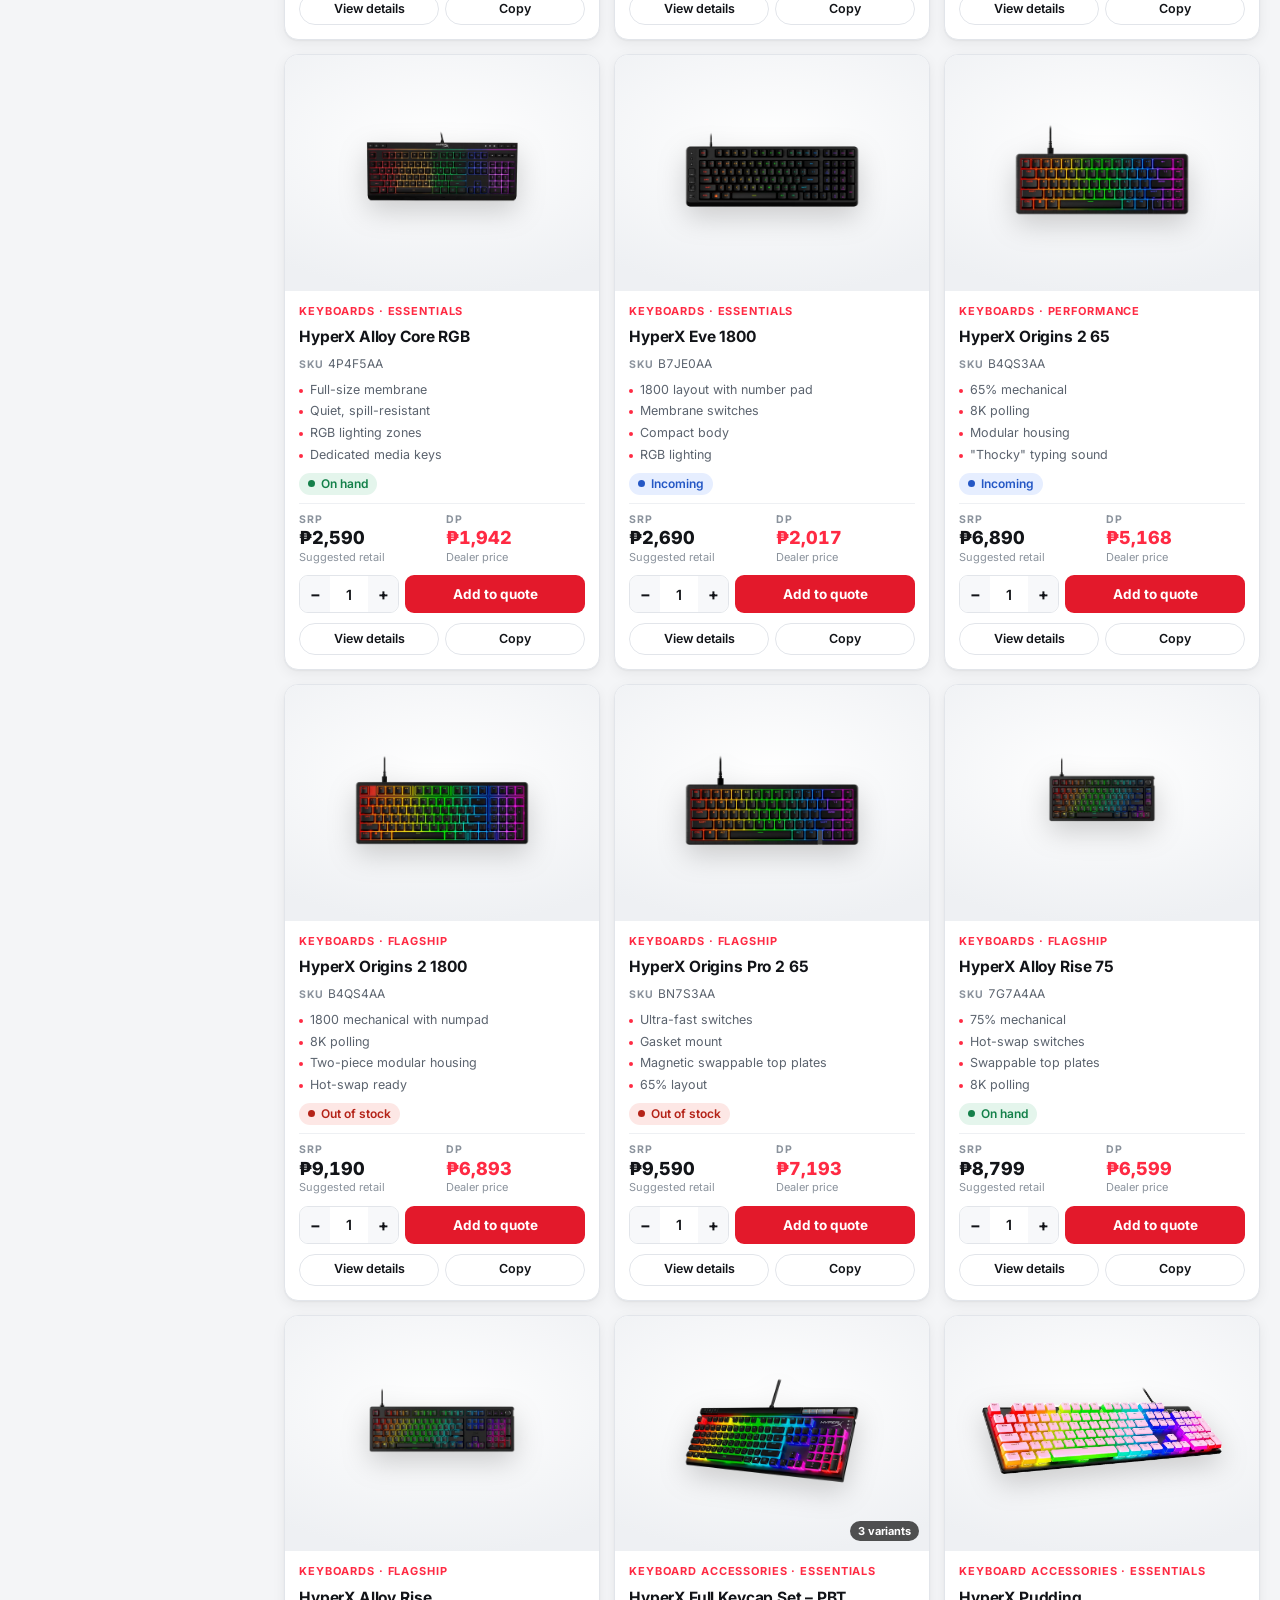
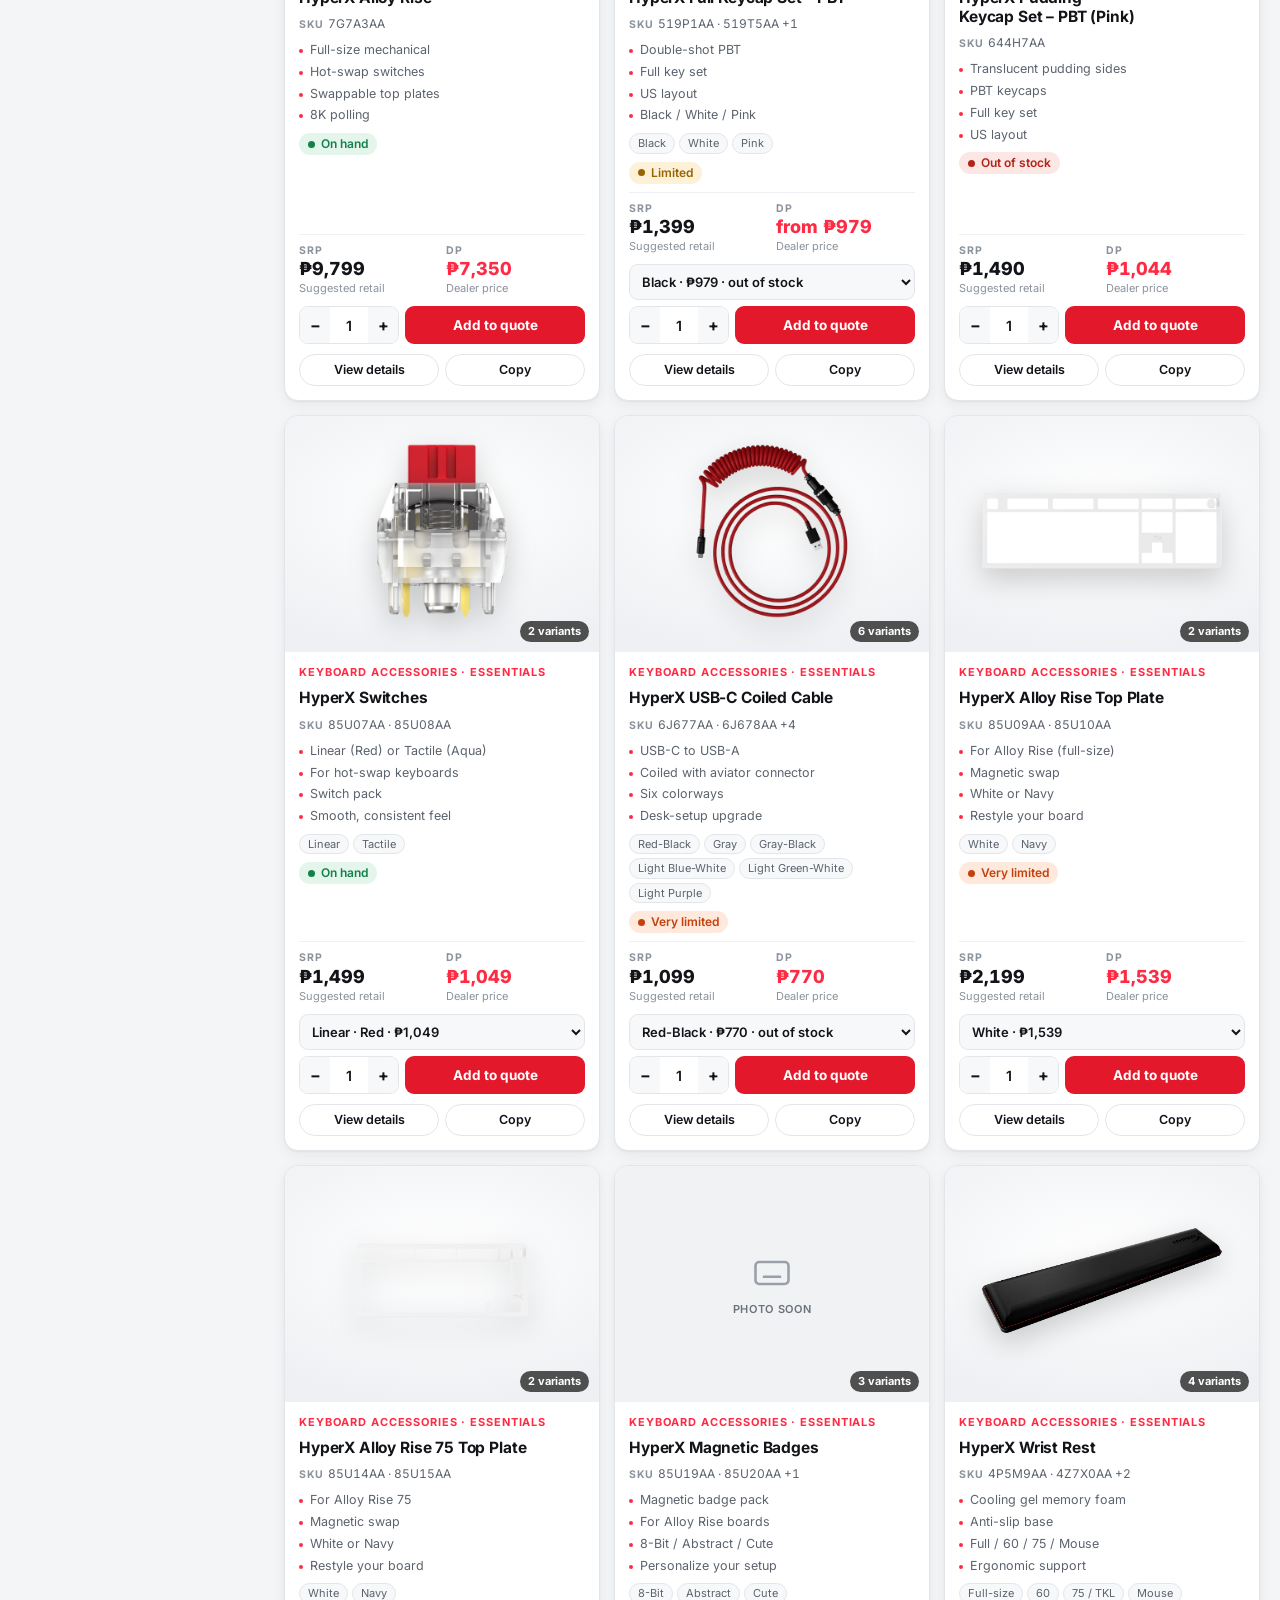
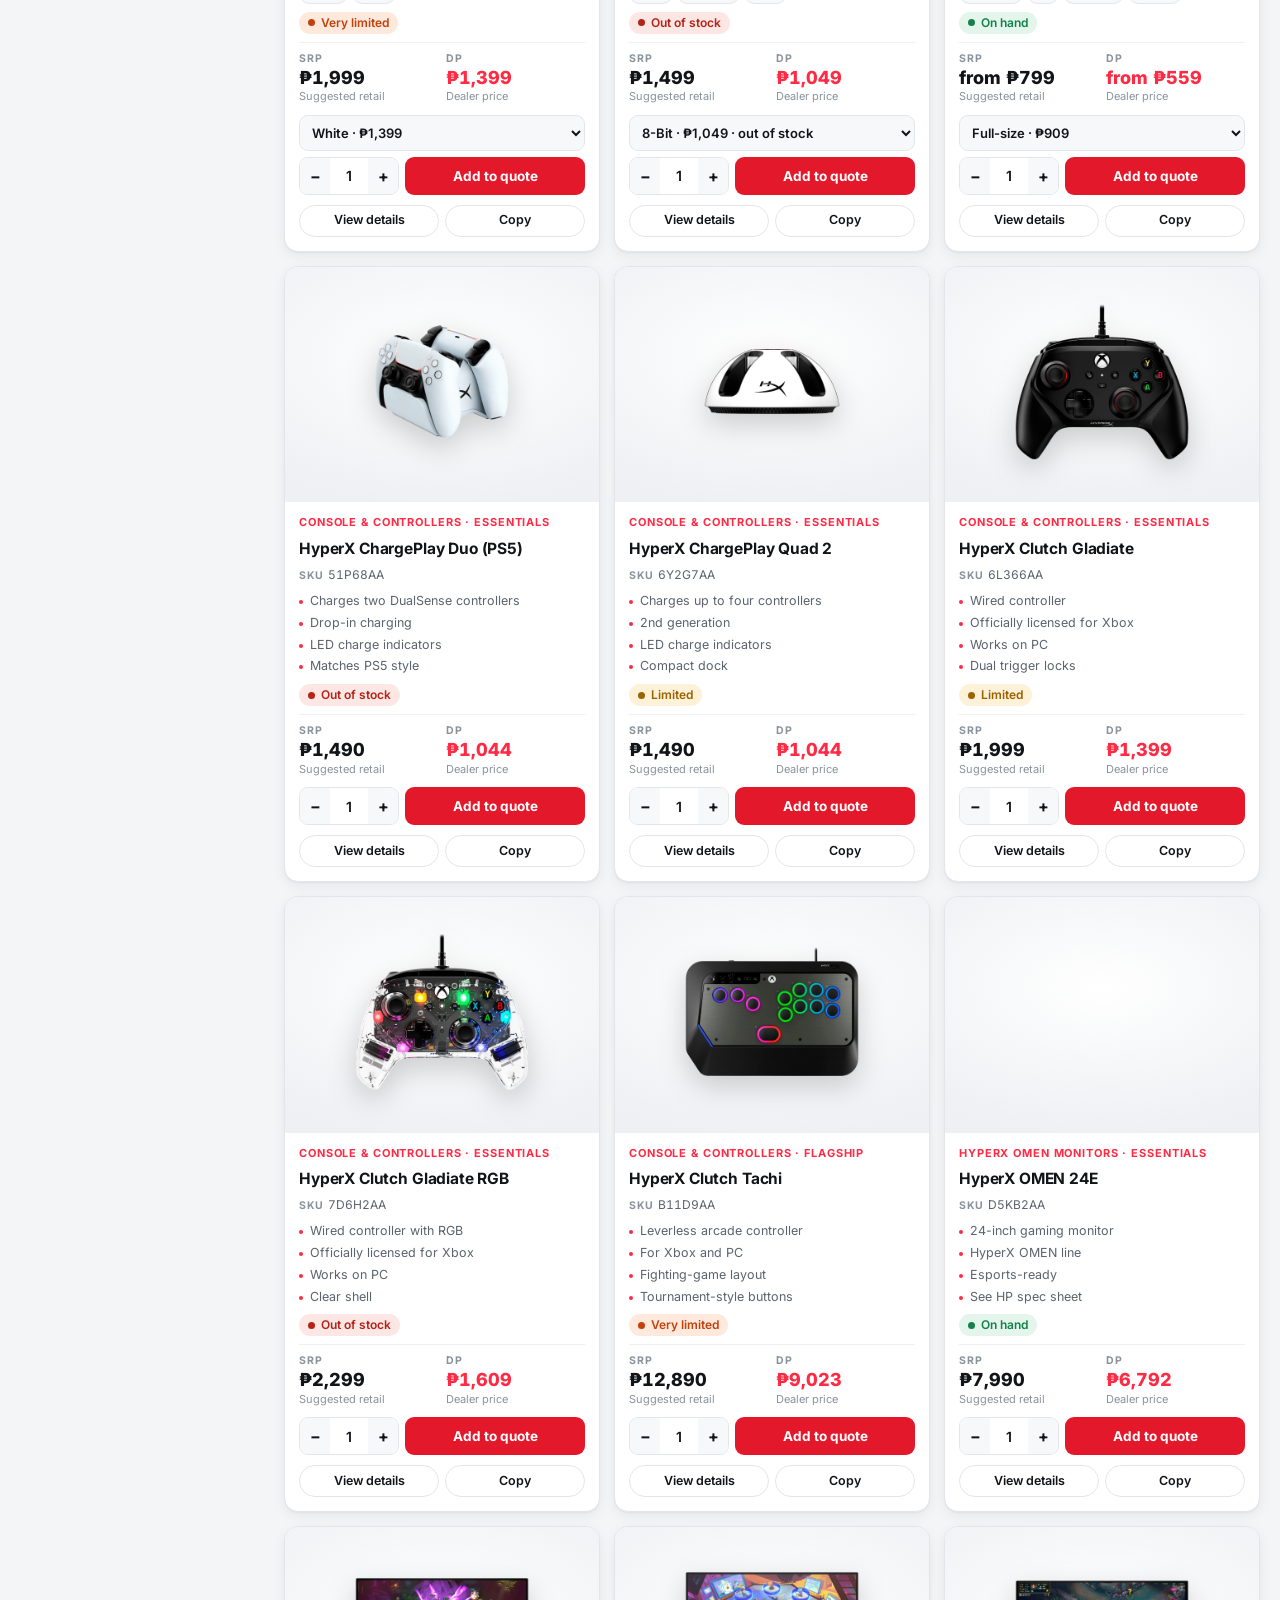
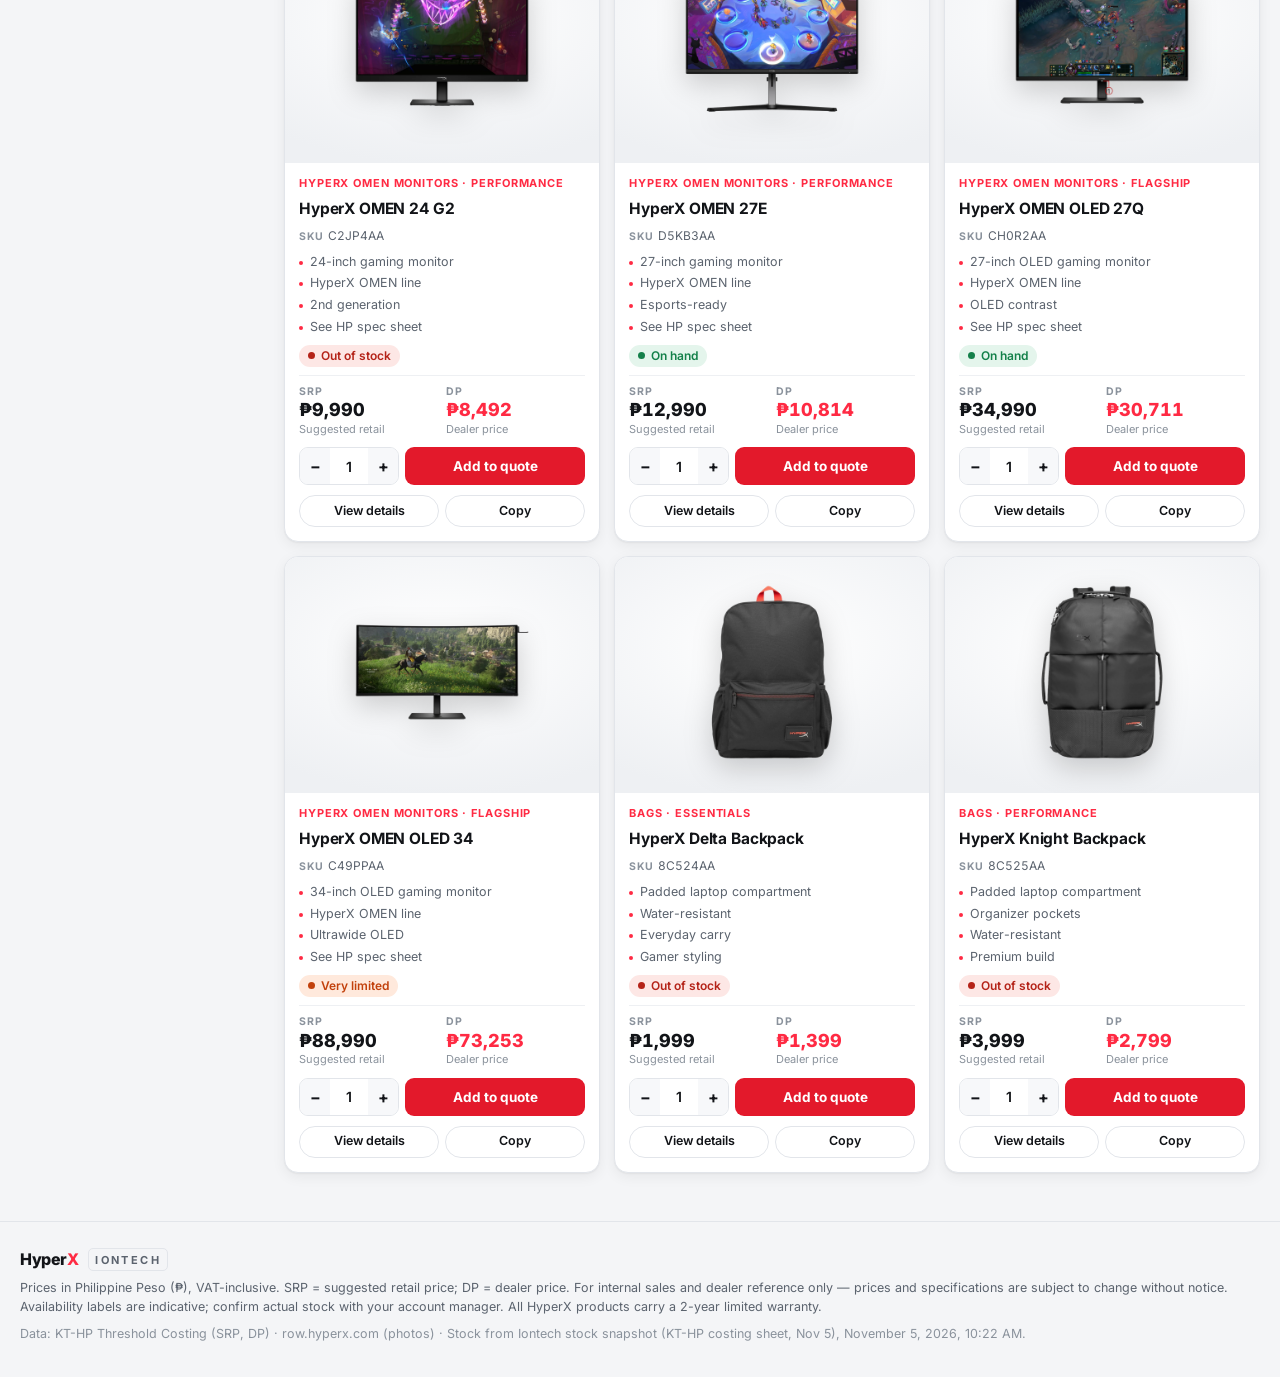
==== commit a3ea855e: "Item window: SAP material code under each SKU, click to copy (from KT-HP Threshold Costing, inventor" ====
--- a/index.html
+++ b/index.html
@@ -318,12 +318,16 @@
 .vtable tr.has-ph{cursor:pointer}
 .vtable tr.has-ph td:first-child::after{content:"";display:inline-block;width:6px;height:6px;border-radius:50%;background:#e3192b;margin-left:6px;vertical-align:middle;opacity:.6}
 .vtable tr.sel td{background:var(--surface-2)}
+.vt-wrap{min-width:0;overflow-x:auto;-webkit-overflow-scrolling:touch}
 .vtable{width:100%;border-collapse:collapse;font-size:13px}
-.vtable th{text-align:left;font-size:10.5px;letter-spacing:.08em;text-transform:uppercase;color:var(--faint);font-weight:700;padding:6px 8px;border-bottom:1px solid var(--line)}
-.vtable td{padding:7px 8px;border-bottom:1px solid var(--line-2);vertical-align:middle}
+.vtable th{text-align:left;font-size:10.5px;letter-spacing:.08em;text-transform:uppercase;color:var(--faint);font-weight:700;padding:6px 6px;border-bottom:1px solid var(--line)}
+.vtable td{padding:7px 6px;border-bottom:1px solid var(--line-2);vertical-align:middle}
 .vtable td.r,.vtable th.r{text-align:right;font-variant-numeric:tabular-nums}
 .sku{font-variant-numeric:tabular-nums;font-weight:600;font-size:12.5px}
 .sku.na{color:var(--faint);font-weight:500}
+.mat{display:block;margin-top:3px;line-height:1.2}.mat i{display:block;font:500 10px Inter,system-ui,sans-serif;font-style:normal;color:var(--faint);letter-spacing:.02em}
+.mat-cp{display:inline-flex;align-items:center;gap:4px;border:1px solid var(--line);background:transparent;color:inherit;border-radius:6px;padding:0 4px;margin-top:1px;font:600 11px ui-monospace,SFMono-Regular,Consolas,monospace;cursor:pointer;white-space:nowrap}
+.mat-cp svg{display:none;width:10px;height:10px;fill:none;stroke:currentColor;stroke-width:2;opacity:.7}.mat-cp:hover{border-color:#e3192b;color:#e3192b}.mat-cp.ok{border-color:#2e9d5b;color:#2e9d5b}
 .dm-note{font-size:12.5px;color:var(--muted);background:var(--surface-2);border:1px solid var(--line);border-radius:var(--r-sm);padding:9px 11px}
 .dm-actions{display:flex;gap:8px;flex-wrap:wrap}
 .dl-panel{width:min(560px,100%);padding:26px}
@@ -659,7 +663,7 @@
 
 <script src="assets/hx-auth.js?v=20261125"></script>
 <script src="assets/hx-cart.js?v=20261125"></script>
-<script type="application/json" id="seed">{"updated":"2026-11-05T10:22:07Z","source":"KT-HP Threshold Costing (SRP, DP) · row.hyperx.com (photos)","laptopSource":{"name":"HP Gaming Pricelist","url":"https://hp-hyperx-pl.github.io/HP-GM-PRICELIST---October-2026/","asOf":"2026-10-05T16:26:37","file":"Current Pricelist - HP Gaming.xlsx"},"categories":[{"id":"headsets","name":"Headsets","short":"Headsets"},{"id":"earbuds","name":"Earbuds","short":"Earbuds"},{"id":"mics","name":"Microphones & Streaming","short":"Mics"},{"id":"mice","name":"Mice","short":"Mice"},{"id":"mousepads","name":"Mousepads","short":"Mousepads"},{"id":"keyboards","name":"Keyboards","short":"Keyboards"},{"id":"kb-acc","name":"Keyboard Accessories","short":"KB Accessories"},{"id":"console","name":"Console & Controllers","short":"Console"},{"id":"laptops","name":"HyperX OMEN & HP Gaming Laptops","short":"Laptops"},{"id":"monitors","name":"HyperX OMEN Monitors","short":"Monitors"},{"id":"bags","name":"Bags","short":"Bags"}],"products":[{"id":"cloud-iii","cat":"headsets","name":"HyperX Cloud III","specs":["53mm angled drivers","Durable aluminum frame","Detachable noise-cancelling mic, LED mute","3.5mm, USB-C and USB-A"],"variants":[{"label":"Black","sku":"727A8AA","srp":4990,"dp":3493.08,"gallery":["assets/products/cloud-iii/k-black-1.webp","assets/products/cloud-iii/k-black-2.webp","assets/products/cloud-iii/k-black-3.webp","assets/products/cloud-iii/k-black-4.webp"],"kit":"cloud-iii-gaming-headset"},{"label":"Black-Red","sku":"727A9AA","srp":4990,"dp":3493.08,"gallery":["assets/products/cloud-iii/k-black-red-1.webp","assets/products/cloud-iii/k-black-red-2.webp","assets/products/cloud-iii/k-black-red-3.webp","assets/products/cloud-iii/k-black-red-4.webp"],"kit":"cloud-iii-gaming-headset"},{"label":"White","sku":"BS7C1AA","srp":4990,"dp":3493.08,"gallery":["assets/products/cloud-iii/k-white-1.webp","assets/products/cloud-iii/k-white-2.webp","assets/products/cloud-iii/k-white-3.webp","assets/products/cloud-iii/k-white-4.webp"],"kit":"cloud-iii-gaming-headset"},{"label":"White-Pink","sku":"9W1Q4AA","srp":4990,"dp":3493.08,"gallery":["assets/products/cloud-iii/k-white-pink-1.webp","assets/products/cloud-iii/k-white-pink-2.webp","assets/products/cloud-iii/k-white-pink-3.webp","assets/products/cloud-iii/k-white-pink-4.webp"],"kit":"cloud-iii-gaming-headset"},{"label":"Black-Blue","sku":"D0SX6AA","srp":4990,"dp":3493.08,"gallery":["assets/products/cloud-iii/k-black-blue-1.webp","assets/products/cloud-iii/k-black-blue-2.webp","assets/products/cloud-iii/k-black-blue-3.webp","assets/products/cloud-iii/k-black-blue-4.webp"],"kit":"cloud-iii-gaming-headset"},{"label":"Black-Lavender","sku":"DF7F0AA","srp":5350,"dp":3742.12,"gallery":["assets/products/cloud-iii/k-black-lavender-1.webp","assets/products/cloud-iii/k-black-lavender-2.webp","assets/products/cloud-iii/k-black-lavender-3.webp","assets/products/cloud-iii/k-black-lavender-4.webp"],"kit":"cloud-iii-gaming-headset"},{"label":"White-Blue","sku":"DF7F1AA","srp":5350,"dp":3742.12,"gallery":["assets/products/cloud-iii/k-white-blue-1.webp","assets/products/cloud-iii/k-white-blue-2.webp","assets/products/cloud-iii/k-white-blue-3.webp","assets/products/cloud-iii/k-white-blue-4.webp"],"kit":"cloud-iii-gaming-headset"}],"img":"assets/products/cloud-iii/k-black-1.webp","tier":"Premium Performance","platforms":["PC","PlayStation","Xbox","Switch","Mobile"],"conn":"Wired","note":"New colorways Black-Lavender and White-Blue carry a higher SRP (₱5,350).","ltb":false,"hero":true,"imgCdn":"https://row.hyperx.com/cdn/shop/files/hyperx_cloud_iii_red_66x0049_main_1.jpg","kit":"cloud-iii-gaming-headset"},{"id":"cloud-iii-s-wl","cat":"headsets","name":"HyperX Cloud III S Wireless","specs":["Dual wireless: 2.4GHz + Bluetooth","53mm angled drivers","Aluminum frame, Signature Comfort","Noise-cancelling mic"],"variants":[{"label":"Black-Red","sku":"A59Z0AA","srp":7499,"dp":5249.51,"gallery":["assets/products/cloud-iii-s-wl/k-black-red-1.webp","assets/products/cloud-iii-s-wl/k-black-red-2.webp","assets/products/cloud-iii-s-wl/k-black-red-3.webp","assets/products/cloud-iii-s-wl/k-black-red-4.webp"],"kit":"cloud-iii-s-wireless-gaming-headset"},{"label":"Black","sku":"A59YZAA","srp":7499,"dp":5249.51,"gallery":["assets/products/cloud-iii-s-wl/k-black-1.webp","assets/products/cloud-iii-s-wl/k-black-2.webp","assets/products/cloud-iii-s-wl/k-black-3.webp","assets/products/cloud-iii-s-wl/k-black-4.webp"],"kit":"cloud-iii-s-wireless-gaming-headset"},{"label":"White","sku":"AX6G1AA","srp":7499,"dp":5249.51,"gallery":["assets/products/cloud-iii-s-wl/k-white-1.webp","assets/products/cloud-iii-s-wl/k-white-2.webp","assets/products/cloud-iii-s-wl/k-white-3.webp","assets/products/cloud-iii-s-wl/k-white-4.webp"],"kit":"cloud-iii-s-wireless-gaming-headset"},{"label":"Lavender","sku":"D95DFAA","srp":7499,"dp":5249.51,"gallery":["assets/products/cloud-iii-s-wl/k-lavender-1.webp","assets/products/cloud-iii-s-wl/k-lavender-2.webp","assets/products/cloud-iii-s-wl/k-lavender-3.webp","assets/products/cloud-iii-s-wl/k-lavender-4.webp"],"kit":"cloud-iii-s-wireless-gaming-headset"},{"label":"Black-Blue","sku":"DF7E9AA","srp":8090,"dp":5623.72,"gallery":["assets/products/cloud-iii-s-wl/k-black-blue-1.webp","assets/products/cloud-iii-s-wl/k-black-blue-2.webp","assets/products/cloud-iii-s-wl/k-black-blue-3.webp","assets/products/cloud-iii-s-wl/k-black-blue-4.webp"],"kit":"cloud-iii-s-wireless-gaming-headset"},{"label":"White-Pink","sku":"DG0R2AA","srp":8090,"dp":5623.72,"gallery":["assets/products/cloud-iii-s-wl/k-white-pink-1.webp","assets/products/cloud-iii-s-wl/k-white-pink-2.webp","assets/products/cloud-iii-s-wl/k-white-pink-3.webp","assets/products/cloud-iii-s-wl/k-white-pink-4.webp"],"kit":"cloud-iii-s-wireless-gaming-headset"}],"img":"assets/products/cloud-iii-s-wl/k-black-red-1.webp","tier":"Premium Performance","platforms":["PC","PlayStation","Switch","Mobile"],"conn":"Wireless","note":"Black-Blue and White-Pink carry a higher SRP (₱8,090).","ltb":false,"hero":false,"imgCdn":"https://cdn.shopify.com/s/files/1/0564/3612/9997/files/hyperx_cloud_iii_s_wireless_red_a59z0aa_main_1.jpg?v=1793386388","kit":"cloud-iii-s-wireless-gaming-headset"},{"id":"cloud-alpha","cat":"headsets","name":"HyperX Cloud Alpha","specs":["50mm dual-chamber drivers","Red aluminum frame","Detachable noise-cancelling mic","Detachable braided 3.5mm cable"],"variants":[{"label":"Red","sku":"4P5L1AB","srp":6199,"dp":4339.01,"gallery":["assets/products/cloud-alpha/k-red-1.webp","assets/products/cloud-alpha/k-red-2.webp","assets/products/cloud-alpha/k-red-3.webp"],"kit":"cloud-alpha-gaming-headset"}],"img":"assets/products/cloud-alpha/k-red-1.webp","tier":"Premium Flagship","platforms":["PC","PlayStation","Xbox","Switch","Mobile"],"conn":"Wired","note":null,"ltb":false,"hero":false,"imgCdn":null,"kit":"cloud-alpha-gaming-headset"},{"id":"cloud-alpha-wl","cat":"headsets","name":"HyperX Cloud Alpha Wireless","specs":["Up to 300 hours battery","50mm dual-chamber drivers","2.4GHz wireless (USB dongle)","DTS Headphone:X spatial audio"],"variants":[{"label":"Black-Red","sku":"4P5D4AA","srp":11200,"dp":7840.0,"gallery":["assets/products/cloud-alpha-wl/k-black-red-1.webp","assets/products/cloud-alpha-wl/k-black-red-2.webp","assets/products/cloud-alpha-wl/k-black-red-3.webp","assets/products/cloud-alpha-wl/k-black-red-4.webp"],"kit":"cloud-alpha-wireless-gaming-headset"}],"img":"assets/products/cloud-alpha-wl/k-black-red-1.webp","tier":"Premium Flagship","platforms":["PC","PlayStation"],"conn":"Wireless","note":null,"ltb":false,"hero":false,"imgCdn":null,"kit":"cloud-alpha-wireless-gaming-headset"},{"id":"cloud-alpha-air","cat":"headsets","name":"HyperX Cloud Alpha Air","specs":["Open-back gaming headset","Airy, natural soundstage","Cloud Alpha comfort","Wired"],"variants":[{"label":"Black","sku":"D14ZCAA","srp":9890,"dp":6907.11,"gallery":["assets/products/cloud-alpha-air/k-black-1.webp","assets/products/cloud-alpha-air/k-black-2.webp","assets/products/cloud-alpha-air/k-black-3.webp","assets/products/cloud-alpha-air/k-black-4.webp"],"kit":"cloud-alpha-air-open-back-gaming-headset"}],"img":"assets/products/cloud-alpha-air/k-black-1.webp","tier":"Premium Flagship","platforms":["PC","PlayStation","Xbox","Mobile"],"conn":"Wired","note":null,"ltb":false,"hero":false,"imgCdn":"https://cdn.shopify.com/s/files/1/0564/3612/9997/files/hyperx_cloud_alpha_air_d14zcaa_main_1.jpg?v=1790383021","kit":"cloud-alpha-air-open-back-gaming-headset"},{"id":"cloud-alpha-2-wl","cat":"headsets","name":"HyperX Cloud Alpha 2 Wireless","specs":["53mm dual-chamber drivers","RGB media pad with volume rocker","2.4GHz + Bluetooth","Up to 250 hours battery"],"variants":[{"label":"Black","sku":"AJ5C7AA","srp":18890,"dp":13222.59,"gallery":["assets/products/cloud-alpha-2-wl/k-black-1.webp","assets/products/cloud-alpha-2-wl/k-black-2.webp","assets/products/cloud-alpha-2-wl/k-black-3.webp","assets/products/cloud-alpha-2-wl/k-black-4.webp"],"kit":"cloud-alpha-2-wireless-gaming-headset"}],"img":"assets/products/cloud-alpha-2-wl/k-black-1.webp","tier":"Premium Flagship","platforms":["PC","PlayStation","Mobile"],"conn":"Wireless","note":null,"ltb":false,"hero":false,"imgCdn":"https://cdn.shopify.com/s/files/1/0564/3612/9997/files/hyperx_cloud_alpha_2_wireless_aj5c7aa_main_1.jpg?v=1793386349","kit":"cloud-alpha-2-wireless-gaming-headset"},{"id":"stinger-3","cat":"headsets","name":"HyperX Cloud Stinger 3","specs":["50mm drivers","~272g with steel sliders","Swivel-to-mute mic","90° rotating earcups"],"variants":[{"label":"Black · PC","sku":"BS1T5AA","srp":2890,"dp":2022.59,"gallery":["assets/products/stinger-3/k-black-pc-1.webp","assets/products/stinger-3/k-black-pc-2.webp","assets/products/stinger-3/k-black-pc-3.webp","assets/products/stinger-3/k-black-pc-4.webp"],"kit":"cloud-stinger-3-gaming-headset"},{"label":"White · PlayStation","sku":"BS1T6AA","srp":2890,"dp":2022.59,"gallery":["assets/products/stinger-3/k-white-playstation-1.webp","assets/products/stinger-3/k-white-playstation-2.webp","assets/products/stinger-3/k-white-playstation-3.webp","assets/products/stinger-3/k-white-playstation-4.webp"],"kit":"cloud-stinger-3-gaming-headset"}],"img":"assets/products/stinger-3/k-black-pc-1.webp","tier":"Premium Essentials","platforms":["PC","PlayStation","Switch","Mobile"],"conn":"Wired","note":null,"ltb":false,"hero":false,"imgCdn":"https://cdn.shopify.com/s/files/1/0564/3612/9997/files/hyperx_cloud_stinger_3_pc_bs1t5aa_main_1.jpg?v=1793386461","kit":"cloud-stinger-3-gaming-headset"},{"id":"stinger-3-x","cat":"headsets","name":"HyperX CloudX Stinger 3 (Xbox)","specs":["Officially licensed for Xbox","50mm drivers","Swivel-to-mute mic","Steel sliders, ~272g"],"variants":[{"label":"Black","sku":"BS1T7AA","srp":2890,"dp":2022.59,"gallery":["assets/products/stinger-3-x/k-black-1.webp","assets/products/stinger-3-x/k-black-2.webp","assets/products/stinger-3-x/k-black-3.webp","assets/products/stinger-3-x/k-black-4.webp"],"kit":"cloudx-stinger-3-gaming-headset-xbox"}],"img":"assets/products/stinger-3-x/k-black-1.webp","tier":"Premium Essentials","platforms":["Xbox","PC"],"conn":"Wired","note":null,"ltb":false,"hero":false,"imgCdn":"https://cdn.shopify.com/s/files/1/0564/3612/9997/files/hyperx_cloudx_stinger_3_xb_bs1t7aa_main_1.jpg?v=1793386294","kit":"cloudx-stinger-3-gaming-headset-xbox"},{"id":"stinger-3-wl","cat":"headsets","name":"HyperX Cloud Stinger 3 Wireless","specs":["Up to 80 hours battery","2.4GHz + Bluetooth 5.2","50mm drivers, ~280g","Spatial audio via NGENUITY (PC)"],"variants":[{"label":"Black · PC","sku":"BS1T8AA","srp":5890,"dp":4122.92,"gallery":["assets/products/stinger-3-wl/k-black-pc-1.webp","assets/products/stinger-3-wl/k-black-pc-2.webp","assets/products/stinger-3-wl/k-black-pc-3.webp","assets/products/stinger-3-wl/k-black-pc-4.webp"],"kit":"cloud-stinger-3-wireless-gaming-headset"},{"label":"White · PlayStation","sku":"BS1T9AA","srp":5890,"dp":4122.92,"gallery":["assets/products/stinger-3-wl/k-white-playstation-1.webp","assets/products/stinger-3-wl/k-white-playstation-2.webp","assets/products/stinger-3-wl/k-white-playstation-3.webp","assets/products/stinger-3-wl/k-white-playstation-4.webp"],"kit":"cloud-stinger-3-wireless-gaming-headset"}],"img":"assets/products/stinger-3-wl/k-black-pc-1.webp","tier":"Premium Performance","platforms":["PC","PlayStation","Mobile"],"conn":"Wireless","note":null,"ltb":false,"hero":false,"imgCdn":"https://cdn.shopify.com/s/files/1/0564/3612/9997/files/hyperx_cloud_stinger_3_wireless_pc_bs1t8aa_main_1.jpg?v=1793386466","kit":"cloud-stinger-3-wireless-gaming-headset"},{"id":"stinger-2-core","cat":"headsets","name":"HyperX Cloud Stinger 2 Core","specs":["40mm drivers, enhanced bass","Lightweight ~272g","Swivel-to-mute mic","PC: DTS Headphone:X"],"variants":[{"label":"Black · PC","sku":"683L9AA","srp":2190,"dp":1532.42,"gallery":["assets/products/stinger-2-core/k-black-pc-1.webp","assets/products/stinger-2-core/k-black-pc-2.webp","assets/products/stinger-2-core/k-black-pc-3.webp","assets/products/stinger-2-core/k-black-pc-4.webp"],"kit":"cloud-stinger-2-core-gaming-headsets"},{"label":"Black · PlayStation","sku":"6H9B6AA","srp":2390,"dp":1673.41,"gallery":["assets/products/stinger-2-core/k-black-playstation-1.webp","assets/products/stinger-2-core/k-black-playstation-2.webp","assets/products/stinger-2-core/k-black-playstation-3.webp","assets/products/stinger-2-core/k-black-playstation-4.webp"],"kit":"cloud-stinger-2-core-gaming-headset-playstation"},{"label":"White · PlayStation","sku":"6H9B5AA","srp":2390,"dp":1673.41,"gallery":["assets/products/stinger-2-core/k-white-playstation-1.webp","assets/products/stinger-2-core/k-white-playstation-2.webp","assets/products/stinger-2-core/k-white-playstation-3.webp"],"kit":"cloud-stinger-2-core-gaming-headset-playstation"}],"img":"assets/products/stinger-2-core/k-black-pc-1.webp","tier":"Premium Essentials","platforms":["PC","PlayStation"],"conn":"Wired","note":null,"ltb":false,"hero":false,"imgCdn":"https://cdn.shopify.com/s/files/1/0564/3612/9997/products/hyperx_cloud_stinger_2_core_white_ps_1_main.jpg?v=1665763174","kit":"cloud-stinger-2-core-gaming-headset-playstation"},{"id":"stinger-2-core-x","cat":"headsets","name":"HyperX CloudX Stinger 2 Core (Xbox)","specs":["Officially licensed for Xbox","40mm drivers","Swivel-to-mute mic","Lightweight build"],"variants":[{"label":"White","sku":"6H9B7AA","srp":2390,"dp":1673.41,"gallery":["assets/products/stinger-2-core-x/k-white-1.webp","assets/products/stinger-2-core-x/k-white-2.webp","assets/products/stinger-2-core-x/k-white-3.webp"],"kit":"cloudx-stinger-2-core-gaming-headsets-xbox"},{"label":"Black","sku":"6H9B8AA","srp":2390,"dp":1673.41,"gallery":["assets/products/stinger-2-core-x/k-black-1.webp","assets/products/stinger-2-core-x/k-black-2.webp","assets/products/stinger-2-core-x/k-black-3.webp"],"kit":"cloudx-stinger-2-core-gaming-headsets-xbox"}],"img":"assets/products/stinger-2-core-x/k-white-1.webp","tier":"Premium Essentials","platforms":["Xbox","PC"],"conn":"Wired","note":null,"ltb":false,"hero":false,"imgCdn":"https://cdn.shopify.com/s/files/1/0564/3612/9997/products/hyperx_cloudx_stinger_2_core_black_xbox_1_main.jpg?v=1665773634","kit":"cloudx-stinger-2-core-gaming-headsets-xbox"},{"id":"stinger-2","cat":"headsets","name":"HyperX Cloud Stinger 2","specs":["50mm drivers","Memory foam cushions","90° rotating earcups","Swivel-to-mute, volume slider"],"variants":[{"label":"Black · PC","sku":"519T1AA","srp":2590,"dp":1813.08,"gallery":["assets/products/stinger-2/k-black-pc-1.webp","assets/products/stinger-2/k-black-pc-2.webp","assets/products/stinger-2/k-black-pc-3.webp"],"kit":"cloud-stinger-2-gaming-headset"},{"label":"Black · PlayStation","sku":"75X29AA","srp":2890,"dp":2022.59,"gallery":["assets/products/stinger-2/k-black-playstation-1.webp","assets/products/stinger-2/k-black-playstation-2.webp","assets/products/stinger-2/k-black-playstation-3.webp","assets/products/stinger-2/k-black-playstation-4.webp"],"kit":"cloud-stinger-2-wired-headset-playstation"}],"img":"assets/products/stinger-2/k-black-pc-1.webp","tier":"Premium Performance","platforms":["PC","PlayStation"],"conn":"Wired","note":null,"ltb":false,"hero":false,"imgCdn":"https://cdn.shopify.com/s/files/1/0564/3612/9997/files/hyperx_stinger_2_white_ps_75x29aa_main_1.jpg?v=1793386361","kit":"cloud-stinger-2-gaming-headset"},{"id":"stinger-2-x","cat":"headsets","name":"HyperX CloudX Stinger 2 (Xbox)","specs":["Officially licensed for Xbox","50mm drivers","Memory foam cushions","Swivel-to-mute mic"],"variants":[{"label":"Black","sku":"75X28AA","srp":2890,"dp":2022.59,"gallery":["assets/products/stinger-2-x/k-black-1.webp","assets/products/stinger-2-x/k-black-2.webp","assets/products/stinger-2-x/k-black-3.webp","assets/products/stinger-2-x/k-black-4.webp"],"kit":"cloudx-stinger-2-wired-headset-xbox"}],"img":"assets/products/stinger-2-x/k-black-1.webp","tier":"Premium Performance","platforms":["Xbox","PC"],"conn":"Wired","note":null,"ltb":false,"hero":false,"imgCdn":"https://cdn.shopify.com/s/files/1/0564/3612/9997/files/hyperx_stinger_2_white_xbox_75x28aa_main_1.jpg?v=1793386311","kit":"cloudx-stinger-2-wired-headset-xbox"},{"id":"stinger-2-wl","cat":"headsets","name":"HyperX Cloud Stinger 2 Wireless","specs":["2.4GHz wireless (USB dongle)","Up to 20 hours battery","DTS Headphone:X (PC)","Memory foam, swivel-to-mute"],"variants":[{"label":"Black","sku":"676A2AA","srp":3890,"dp":4123.0,"gallery":["assets/products/stinger-2-wl/k-black-1.webp","assets/products/stinger-2-wl/k-black-2.webp","assets/products/stinger-2-wl/k-black-3.webp"],"kit":"cloud-stinger-2-wireless-gaming-headset"}],"img":"assets/products/stinger-2-wl/k-black-1.webp","tier":"Premium Performance","platforms":["PC"],"conn":"Wireless","note":null,"ltb":false,"hero":false,"imgCdn":"https://cdn.shopify.com/s/files/1/0564/3612/9997/products/hyperx_cloud_stinger_2_wireless_1_main.jpg?v=1666717064","kit":"cloud-stinger-2-wireless-gaming-headset"},{"id":"cloud-jet-wl","cat":"headsets","name":"HyperX Cloud Jet Wireless","specs":["2.4GHz + Bluetooth 5.3","~295g, elastic suspension band","Breathable mesh cushions","Flip-to-mute mic with sidetone"],"variants":[{"label":"Black","sku":"AJ0T1AA","srp":4449,"dp":3114.92,"gallery":["assets/products/cloud-jet-wl/k-black-1.webp","assets/products/cloud-jet-wl/k-black-2.webp","assets/products/cloud-jet-wl/k-black-3.webp"],"kit":"cloud-jet-wireless-gaming-headset"},{"label":"Blue","sku":"AM7A0AA","srp":4449,"dp":3114.92,"gallery":["assets/products/cloud-jet-wl/k-blue-1.webp","assets/products/cloud-jet-wl/k-blue-2.webp","assets/products/cloud-jet-wl/k-blue-3.webp"],"kit":"cloud-jet-wireless-gaming-headset"}],"img":"assets/products/cloud-jet-wl/k-black-1.webp","tier":"Premium Performance","platforms":["PC","PlayStation","Switch","Mobile"],"conn":"Wireless","note":null,"ltb":false,"hero":false,"imgCdn":"https://cdn.shopify.com/s/files/1/0564/3612/9997/files/hyperx_cloud_jet_blue_am7a0aa_main_1.jpg?v=1783539515","kit":"cloud-jet-wireless-gaming-headset"},{"id":"cloud-mini","cat":"headsets","name":"HyperX Cloud Mini (Kids)","specs":["Volume limited below 85dB","Sized for ages 8–12","Flip-to-mute mic","Lightweight"],"variants":[{"label":"Multi","sku":"7G8F3AA","srp":2190,"dp":1532.42,"gallery":["assets/products/cloud-mini/k-multi-1.webp","assets/products/cloud-mini/k-multi-2.webp","assets/products/cloud-mini/k-multi-3.webp"],"kit":"cloud-mini-gaming-headset"},{"label":"Black","sku":"7G8F4AA","srp":2190,"dp":1532.42,"gallery":["assets/products/cloud-mini/k-black-1.webp","assets/products/cloud-mini/k-black-2.webp","assets/products/cloud-mini/k-black-3.webp"],"kit":"cloud-mini-gaming-headset"},{"label":"Lavender","sku":"7G8F5AA","srp":2190,"dp":1532.42,"gallery":["assets/products/cloud-mini/k-lavender-1.webp","assets/products/cloud-mini/k-lavender-2.webp","assets/products/cloud-mini/k-lavender-3.webp"],"kit":"cloud-mini-gaming-headset"}],"img":"assets/products/cloud-mini/k-multi-1.webp","tier":"Premium Essentials","platforms":["PC","Switch","Mobile"],"conn":"Wired","note":null,"ltb":false,"hero":false,"imgCdn":"https://cdn.shopify.com/s/files/1/0564/3612/9997/files/hyperx_cloud_mini_lavender_main_1.jpg?v=1716938541","kit":"cloud-mini-gaming-headset"},{"id":"cloud-mini-wl","cat":"headsets","name":"HyperX Cloud Mini Wireless (Kids)","specs":["Volume limited below 85dB","Up to 25 hours battery","Bluetooth wireless","Sized for ages 8–12"],"variants":[{"label":"Black","sku":"7G8F1AA","srp":2969,"dp":2077.93,"gallery":["assets/products/cloud-mini-wl/k-black-1.webp","assets/products/cloud-mini-wl/k-black-2.webp","assets/products/cloud-mini-wl/k-black-3.webp"],"kit":"cloud-mini-wireless-gaming-headset"},{"label":"White","sku":"7G8F2AA","srp":2969,"dp":2077.93,"gallery":["assets/products/cloud-mini-wl/k-white-1.webp","assets/products/cloud-mini-wl/k-white-2.webp","assets/products/cloud-mini-wl/k-white-3.webp"],"kit":"cloud-mini-wireless-gaming-headset"}],"img":"assets/products/cloud-mini-wl/k-black-1.webp","tier":"Premium Essentials","platforms":["Mobile","PC","Switch"],"conn":"Wireless","note":null,"ltb":false,"hero":false,"imgCdn":"https://cdn.shopify.com/s/files/1/0564/3612/9997/files/hyperx_cloud_mini_wireless_white_main_1.jpg?v=1793386296","kit":"cloud-mini-wireless-gaming-headset"},{"id":"earbuds-ii","cat":"earbuds","name":"HyperX Cloud Earbuds II","specs":["Angled snag-free 3.5mm plug","Hard carrying case","In-line mic","Made for handheld gaming"],"variants":[{"label":"Red","sku":"705L8AA","srp":1490,"dp":1183.25,"gallery":["assets/products/earbuds-ii/k-red-1.webp","assets/products/earbuds-ii/k-red-2.webp"],"kit":"cloud-earbuds-ii-gaming-earbuds"},{"label":"Black","sku":"70N24AA","srp":1490,"dp":1183.25,"gallery":["assets/products/earbuds-ii/k-black-1.webp","assets/products/earbuds-ii/k-black-2.webp"],"kit":"cloud-earbuds-ii-gaming-earbuds"}],"img":"assets/products/earbuds-ii/k-red-1.webp","tier":"Premium Essentials","platforms":["Mobile","Switch","PC"],"conn":"Wired","note":null,"ltb":false,"hero":false,"imgCdn":"https://cdn.shopify.com/s/files/1/0564/3612/9997/files/hyperx_cloud_earbuds_ii_black_1_main.jpg?v=1793386437","kit":"cloud-earbuds-ii-gaming-earbuds"},{"id":"earbuds-iii","cat":"earbuds","name":"HyperX Cloud Earbuds III","specs":["Newest generation","Patented ear-tip design","All-day comfort","In-line mic"],"variants":[{"label":"Black","sku":"BN7R9AA","srp":2490,"dp":1977.79,"gallery":["assets/products/earbuds-iii/k-black-1.webp","assets/products/earbuds-iii/k-black-2.webp","assets/products/earbuds-iii/k-black-3.webp"],"kit":"cloud-earbuds-iii"},{"label":"Red","sku":"BN7S0AA","srp":2490,"dp":1977.79,"gallery":["assets/products/earbuds-iii/k-red-1.webp","assets/products/earbuds-iii/k-red-2.webp","assets/products/earbuds-iii/k-red-3.webp"],"kit":"cloud-earbuds-iii"}],"img":"assets/products/earbuds-iii/k-black-1.webp","tier":"Premium Essentials","platforms":["Mobile","Switch","PC"],"conn":"Wired","note":null,"ltb":false,"hero":false,"imgCdn":"https://cdn.shopify.com/s/files/1/0564/3612/9997/files/hyperx_cloud_earbuds_iii_black_bn7r9aa_main_1.jpg?v=1793386357","kit":"cloud-earbuds-iii"},{"id":"earbuds-iii-s","cat":"earbuds","name":"HyperX Cloud Earbuds III S","specs":["S version of Cloud Earbuds III","Gaming earbuds","For mobile and handheld","Black or Red"],"variants":[{"label":"Black","sku":"BN7S1AA","srp":3690,"dp":2930.45,"gallery":["assets/products/earbuds-iii-s/k-black-1.webp","assets/products/earbuds-iii-s/k-black-2.webp","assets/products/earbuds-iii-s/k-black-3.webp"],"kit":"cloud-earbuds-iii-s"},{"label":"Red","sku":"BN7S2AA","srp":3690,"dp":2930.45,"gallery":["assets/products/earbuds-iii-s/k-red-1.webp","assets/products/earbuds-iii-s/k-red-2.webp","assets/products/earbuds-iii-s/k-red-3.webp"],"kit":"cloud-earbuds-iii-s"}],"img":"assets/products/earbuds-iii-s/k-black-1.webp","tier":"Premium Performance","platforms":["Mobile","Switch","PC"],"conn":"Wired","note":null,"ltb":false,"hero":false,"imgCdn":"https://cdn.shopify.com/s/files/1/0564/3612/9997/files/hyperx_cloud_earbuds_iii_s_black_bn7s1aa_main_1.jpg?v=1793386355","kit":"cloud-earbuds-iii-s"},{"id":"solocast-2","cat":"mics","name":"HyperX SoloCast 2","specs":["USB-C plug-and-play","Cardioid condenser","Tap-to-mute","Black or Frost"],"variants":[{"label":"Black","sku":"AR0A0AA","srp":2999,"dp":2399.44,"gallery":["assets/products/solocast-2/k-black-1.webp","assets/products/solocast-2/k-black-2.webp","assets/products/solocast-2/k-black-3.webp"],"kit":"solocast-2-usb-microphone"},{"label":"Frost","sku":"DH2T0AA","srp":3200,"dp":2249.22,"gallery":["assets/products/solocast-2/u-solocast2-frost.webp"],"kit":"solocast-2-usb-microphone"}],"img":"assets/products/solocast-2/k-black-1.webp","tier":"Premium Essentials","platforms":["PC","PlayStation","Mobile"],"conn":"Wired","note":"Frost carries a higher SRP (₱3,200).","ltb":false,"hero":false,"imgCdn":"https://cdn.shopify.com/s/files/1/0564/3612/9997/files/hyperx_solocast_2_ar0a0aa_main_1.jpg?v=1783539521","kit":"solocast-2-usb-microphone"},{"id":"solocast-2-pro","cat":"mics","name":"HyperX SoloCast 2 Pro","specs":["Pro version of SoloCast 2","USB condenser mic","Tap-to-mute","Streaming and calls"],"variants":[{"label":"Black","sku":"C96GRAA","srp":5920.000000000002,"dp":4144.0,"gallery":["assets/products/solocast-2-pro/k-black-1.webp","assets/products/solocast-2-pro/k-black-2.webp","assets/products/solocast-2-pro/k-black-3.webp"],"kit":"solocast-2-pro-gaming-usb-condenser-microphone"}],"img":"assets/products/solocast-2-pro/k-black-1.webp","tier":"Premium Performance","platforms":["PC","PlayStation","Mobile"],"conn":"Wired","note":null,"ltb":false,"hero":false,"imgCdn":"https://row.hyperx.com/cdn/shop/files/hyperx_solocast_2_pro_c96graa_main_1.jpg","kit":"solocast-2-pro-gaming-usb-condenser-microphone"},{"id":"duocast","cat":"mics","name":"HyperX DuoCast","specs":["Two polar patterns","Headphone jack for monitoring","RGB light ring","Tap-to-mute"],"variants":[{"label":"Black","sku":"4P5E2AA","srp":4499,"dp":3374.49,"gallery":["assets/products/duocast/k-black-1.webp","assets/products/duocast/k-black-2.webp","assets/products/duocast/k-black-3.webp","assets/products/duocast/k-black-4.webp"],"kit":"duocast-usb-microphone-black-rgb-lighting-4p5e2aa"}],"img":"assets/products/duocast/k-black-1.webp","tier":"Premium Performance","platforms":["PC","PlayStation"],"conn":"Wired","note":null,"ltb":false,"hero":false,"imgCdn":null,"kit":"duocast-usb-microphone-black-rgb-lighting-4p5e2aa"},{"id":"quadcast-2","cat":"mics","name":"HyperX QuadCast 2","specs":["Four polar patterns","All-in-one onboard controls","Iconic red glow","Built-in shock mount"],"variants":[{"label":"Black","sku":"872V1AA","srp":9790,"dp":6853.08,"gallery":["assets/products/quadcast-2/k-black-1.webp","assets/products/quadcast-2/k-black-2.webp","assets/products/quadcast-2/k-black-3.webp"],"kit":"quadcast-2-usb-microphone"},{"label":"Frost (white)","sku":"AN1D9AA","srp":9790,"dp":6853.08,"gallery":["assets/products/quadcast-2/k-frost-white-1.webp","assets/products/quadcast-2/k-frost-white-2.webp","assets/products/quadcast-2/k-frost-white-3.webp"],"kit":"quadcast-2-usb-microphone"}],"img":"assets/products/quadcast-2/k-black-1.webp","tier":"Premium Flagship","platforms":["PC","PlayStation","Mobile"],"conn":"Wired","note":null,"ltb":false,"hero":false,"imgCdn":"https://cdn.shopify.com/s/files/1/0564/3612/9997/files/hyperx_quadcast_2_872v1aa_main_1.jpg?v=1793386338","kit":"quadcast-2-usb-microphone"},{"id":"quadcast-2s","cat":"mics","name":"HyperX QuadCast 2 S","specs":["192kHz / 32-bit audio","100+ customizable RGB LEDs","AI noise reduction","Four polar patterns"],"variants":[{"label":"Black","sku":"9A273AA","srp":13090,"dp":9162.92,"gallery":["assets/products/quadcast-2s/k-black-1.webp","assets/products/quadcast-2s/k-black-2.webp","assets/products/quadcast-2s/k-black-3.webp"],"kit":"quadcast-2-s-usb-microphone"}],"img":"assets/products/quadcast-2s/k-black-1.webp","tier":"Premium Flagship","platforms":["PC","PlayStation","Mobile"],"conn":"Wired","note":null,"ltb":false,"hero":false,"imgCdn":"https://cdn.shopify.com/s/files/1/0564/3612/9997/files/hyperx_quadcast_2_s_9a273aa_main_1.jpg?v=1793386499","kit":"quadcast-2-s-usb-microphone"},{"id":"flipcast","cat":"mics","name":"HyperX FlipCast","specs":["Dynamic microphone","USB and XLR outputs","For streaming and podcasts","Creator-grade build"],"variants":[{"label":"Black","sku":"B2CM1AA","srp":14790,"dp":10352.75,"gallery":["assets/products/flipcast/k-black-1.webp","assets/products/flipcast/k-black-2.webp","assets/products/flipcast/k-black-3.webp"],"kit":"flipcast-usb-xlr-dynamic-microphone"}],"img":"assets/products/flipcast/k-black-1.webp","tier":"Premium Flagship","platforms":["PC"],"conn":"Wired","note":null,"ltb":false,"hero":false,"imgCdn":"https://row.hyperx.com/cdn/shop/files/hyperx_flipcast_b2cm1aa_main_1.jpg","kit":"flipcast-usb-xlr-dynamic-microphone"},{"id":"audio-mixer","cat":"mics","name":"HyperX Audio Mixer","specs":["Desktop streaming audio mixer","Per-channel control","For creators and streamers","Pairs with HyperX mics"],"variants":[{"label":"Black","sku":"73C12AA","srp":12799,"dp":8958.68,"gallery":["assets/products/audio-mixer/k-black-1.webp","assets/products/audio-mixer/k-black-2.webp","assets/products/audio-mixer/k-black-3.webp","assets/products/audio-mixer/k-black-4.webp"],"kit":"audio-mixer"}],"img":"assets/products/audio-mixer/k-black-1.webp","tier":"Premium Flagship","platforms":["PC"],"conn":"Wired","note":null,"ltb":false,"hero":false,"imgCdn":"https://row.hyperx.com/cdn/shop/files/hyperx_audio_mixer_73c12aa_main_1.jpg","kit":"audio-mixer"},{"id":"shield","cat":"mics","name":"HyperX Shield Pop Filter","specs":["Microphone pop filter","Reduces plosives","Fits HyperX mics","Creator accessory"],"variants":[{"label":"Black","sku":"6X256AA","srp":1899,"dp":1329.51,"gallery":["assets/products/shield/k-black-1.webp","assets/products/shield/k-black-2.webp","assets/products/shield/k-black-3.webp"],"kit":"shield"}],"img":"assets/products/shield/k-black-1.webp","tier":"Premium Essentials","platforms":["PC"],"conn":"Accessory","note":null,"ltb":false,"hero":false,"imgCdn":"https://cdn.shopify.com/s/files/1/0564/3612/9997/files/hyperx_shield_microphone_pop_filter_main_1.jpg?v=1793386541","kit":"shield"},{"id":"xlr-cable","cat":"mics","name":"HyperX XLR Cable","specs":["XLR to XLR","For XLR mics and mixers","Desktop audio","Creator accessory"],"variants":[{"label":"Black","sku":"6Z2B9AA","srp":1499,"dp":1048.85,"gallery":["assets/products/xlr-cable/k-black-1.webp","assets/products/xlr-cable/k-black-2.webp","assets/products/xlr-cable/k-black-3.webp"],"kit":"xlr-cable"}],"img":"assets/products/xlr-cable/k-black-1.webp","tier":"Premium Essentials","platforms":["PC"],"conn":"Accessory","note":null,"ltb":false,"hero":false,"imgCdn":"https://cdn.shopify.com/s/files/1/0564/3612/9997/files/hyperx_xlr_cable_6z2b9aa_main_1.jpg?v=1793386426","kit":"xlr-cable"},{"id":"haste-3-wl","cat":"mice","name":"HyperX Pulsefire Haste 3 Wireless","specs":["Newest Pulsefire Haste generation","Ultralight esports shape","Wireless","Black"],"variants":[{"label":"Black","sku":"D9LS1AA","srp":6590,"dp":4559.06,"gallery":["assets/products/haste-3-wl/k-black-1.webp","assets/products/haste-3-wl/k-black-2.webp","assets/products/haste-3-wl/k-black-3.webp"],"kit":"pulsefire-haste-3-wireless-gaming-mouse"}],"img":"assets/products/haste-3-wl/k-black-1.webp","tier":"Premium Performance","platforms":["PC"],"conn":"Wireless","note":null,"ltb":false,"hero":false,"imgCdn":"https://row.hyperx.com/cdn/shop/files/hyperx_pulsefire_haste_3_d9ls1aa_main_1.jpg","kit":"pulsefire-haste-3-wireless-gaming-mouse"},{"id":"haste-3","cat":"mice","name":"HyperX Pulsefire Haste 3","specs":["Newest Pulsefire Haste generation","Ultralight esports shape","Wired","Black"],"variants":[{"label":"Black","sku":"D9LS2AA","srp":3290,"dp":2301.93,"gallery":["assets/products/haste-3/k-black-1.webp","assets/products/haste-3/k-black-2.webp","assets/products/haste-3/k-black-3.webp"],"kit":"pulsefire-haste-3-wired-gaming-mouse"}],"img":"assets/products/haste-3/k-black-1.webp","tier":"Premium Performance","platforms":["PC"],"conn":"Wired","note":null,"ltb":false,"hero":false,"imgCdn":"https://row.hyperx.com/cdn/shop/files/hyperx_pulsefire_haste_3_wireless_d9ls2aa_main_1.jpg","kit":"pulsefire-haste-3-wired-gaming-mouse"},{"id":"haste-3-pro-wl","cat":"mice","name":"HyperX Pulsefire Haste 3 Pro Wireless","specs":["Pro version of Haste 3","Ultralight esports shape","Wireless","Black"],"variants":[{"label":"Black","sku":"D6GJ3AA","srp":8490,"dp":5939.95,"gallery":["assets/products/haste-3-pro-wl/k-black-1.webp","assets/products/haste-3-pro-wl/k-black-2.webp","assets/products/haste-3-pro-wl/k-black-3.webp"],"kit":"pulsefire-haste-3-pro-wireless-gaming-mouse"}],"img":"assets/products/haste-3-pro-wl/k-black-1.webp","tier":"Premium Flagship","platforms":["PC"],"conn":"Wireless","note":null,"ltb":false,"hero":false,"imgCdn":"https://row.hyperx.com/cdn/shop/files/hyperx_pulsefire_haste_3_pro_d6gj3aa_main_1.jpg","kit":"pulsefire-haste-3-pro-wireless-gaming-mouse"},{"id":"haste-2","cat":"mice","name":"HyperX Pulsefire Haste 2","specs":["Ultralight 53g","8,000Hz polling","26K DPI sensor","HyperFlex USB cable"],"variants":[{"label":"Black","sku":"6N0A7AA","srp":2890,"dp":2022.59,"gallery":["assets/products/haste-2/k-black-1.webp","assets/products/haste-2/k-black-2.webp","assets/products/haste-2/k-black-3.webp"],"kit":"pulsefire-haste-2-gaming-mouse"},{"label":"White","sku":"6N0A8AA","srp":2890,"dp":2022.59,"gallery":["assets/products/haste-2/k-white-1.webp","assets/products/haste-2/k-white-2.webp","assets/products/haste-2/k-white-3.webp"],"kit":"pulsefire-haste-2-gaming-mouse"}],"img":"assets/products/haste-2/k-black-1.webp","tier":"Premium Performance","platforms":["PC"],"conn":"Wired","note":null,"ltb":false,"hero":false,"imgCdn":"https://cdn.shopify.com/s/files/1/0564/3612/9997/products/hyperx_pulsefire_haste_2_white_1_main.jpg?v=1680540394","kit":"pulsefire-haste-2-gaming-mouse"},{"id":"haste-2-core-wl","cat":"mice","name":"HyperX Pulsefire Haste 2 Core Wireless","specs":["2.4GHz + Bluetooth","Up to 100 hours on 1 AAA","12K DPI sensor","Lightweight shape"],"variants":[{"label":"Black","sku":"8R2E6AA","srp":3890,"dp":2723.58,"gallery":["assets/products/haste-2-core-wl/k-black-1.webp","assets/products/haste-2-core-wl/k-black-2.webp"],"kit":"pulsefire-haste-2-core-wireless-gaming-mouse"},{"label":"White","sku":"8R2E7AA","srp":3890,"dp":2723.58,"gallery":["assets/products/haste-2-core-wl/k-white-1.webp","assets/products/haste-2-core-wl/k-white-2.webp"],"kit":"pulsefire-haste-2-core-wireless-gaming-mouse"}],"img":"assets/products/haste-2-core-wl/k-black-1.webp","tier":"Premium Essentials","platforms":["PC","Mobile"],"conn":"Wireless","note":null,"ltb":false,"hero":false,"imgCdn":"https://cdn.shopify.com/s/files/1/0564/3612/9997/files/hyperx_pulsefire_haste_2_core_wireless_black_8r2e6aa_main_1.jpg?v=1716312861","kit":"pulsefire-haste-2-core-wireless-gaming-mouse"},{"id":"fuse-wl","cat":"mice","name":"HyperX Pulsefire Fuse Wireless","specs":["Ambidextrous shape","Up to 85 hours on 1 AAA","2.4GHz + Bluetooth","Lightweight"],"variants":[{"label":"Black","sku":"A1KY6AA","srp":3890,"dp":2723.58,"gallery":["assets/products/fuse-wl/k-black-1.webp","assets/products/fuse-wl/k-black-2.webp","assets/products/fuse-wl/k-black-3.webp"],"kit":"pulsefire-fuse-wireless-gaming-mouse"}],"img":"assets/products/fuse-wl/k-black-1.webp","tier":"Premium Essentials","platforms":["PC","Mobile"],"conn":"Wireless","note":null,"ltb":false,"hero":false,"imgCdn":"https://cdn.shopify.com/s/files/1/0564/3612/9997/files/hyperx_pulsefire_fuse_wireless_a1ky6aa_main_1.jpg?v=1764893462","kit":"pulsefire-fuse-wireless-gaming-mouse"},{"id":"saga","cat":"mice","name":"HyperX Pulsefire Saga","specs":["Modular magnetic shells","Swappable buttons and sides","26K DPI sensor","8,000Hz polling"],"variants":[{"label":"Black","sku":"A2PB3AA","srp":4390,"dp":3072.75,"gallery":["assets/products/saga/k-black-1.webp","assets/products/saga/k-black-2.webp","assets/products/saga/k-black-3.webp"],"kit":"pulsefire-saga-gaming-mouse"}],"img":"assets/products/saga/k-black-1.webp","tier":"Premium Performance","platforms":["PC"],"conn":"Wired","note":null,"ltb":false,"hero":false,"imgCdn":"https://cdn.shopify.com/s/files/1/0564/3612/9997/files/hyperx_pulsefire_saga_a2pb3aa_main_1.jpg?v=1793386323","kit":"pulsefire-saga-gaming-mouse"},{"id":"haste-2-mini-wl","cat":"mice","name":"HyperX Pulsefire Haste 2 Mini Wireless","specs":["Compact, ultralight","2.4GHz + Bluetooth","26K DPI sensor","Long battery life"],"variants":[{"label":"Black","sku":"7D388AA","srp":4590,"dp":3212.42,"gallery":["assets/products/haste-2-mini-wl/k-black-1.webp","assets/products/haste-2-mini-wl/k-black-2.webp","assets/products/haste-2-mini-wl/k-black-3.webp"],"kit":"pulsefire-haste-2-mini-wireless-gaming-mouse"},{"label":"White","sku":"7D389AA","srp":4590,"dp":3212.42,"gallery":["assets/products/haste-2-mini-wl/k-white-1.webp","assets/products/haste-2-mini-wl/k-white-2.webp","assets/products/haste-2-mini-wl/k-white-3.webp"],"kit":"pulsefire-haste-2-mini-wireless-gaming-mouse"}],"img":"assets/products/haste-2-mini-wl/k-black-1.webp","tier":"Premium Performance","platforms":["PC","Mobile"],"conn":"Wireless","note":null,"ltb":false,"hero":false,"imgCdn":"https://cdn.shopify.com/s/files/1/0564/3612/9997/files/hyperx_pulsefire_haste_2_mini_wireless_white_7d389aa_main_1.jpg?v=1704231343","kit":"pulsefire-haste-2-mini-wireless-gaming-mouse"},{"id":"haste-2-wl","cat":"mice","name":"HyperX Pulsefire Haste 2 Wireless","specs":["Ultralight 61g","2.4GHz + Bluetooth","Up to 100 hours battery","26K DPI sensor"],"variants":[{"label":"Black","sku":"6N0B0AA","srp":4990,"dp":3493.08,"gallery":["assets/products/haste-2-wl/k-black-1.webp","assets/products/haste-2-wl/k-black-2.webp","assets/products/haste-2-wl/k-black-3.webp"],"kit":"pulsefire-haste-2-wireless-gaming-mouse"},{"label":"White","sku":"6N0A9AA","srp":4990,"dp":3493.08,"gallery":["assets/products/haste-2-wl/k-white-1.webp","assets/products/haste-2-wl/k-white-2.webp","assets/products/haste-2-wl/k-white-3.webp"],"kit":"pulsefire-haste-2-wireless-gaming-mouse"}],"img":"assets/products/haste-2-wl/k-black-1.webp","tier":"Premium Performance","platforms":["PC","Mobile"],"conn":"Wireless","note":null,"ltb":false,"hero":false,"imgCdn":"https://cdn.shopify.com/s/files/1/0564/3612/9997/files/hyperx_pulsefire_haste_2_wireless_white_main_1.jpg?v=1793386486","kit":"pulsefire-haste-2-wireless-gaming-mouse"},{"id":"pulsefire-mat","cat":"mousepads","name":"HyperX Pulsefire Mat (Cloth)","specs":["Cloth gaming surface","Anti-fray stitched edges","Natural rubber base","M / L / XL / 2XL"],"variants":[{"label":"M","sku":"4Z7X3AA","srp":799,"dp":558.68,"gallery":["assets/products/pulsefire-mat/k-m-1.webp","assets/products/pulsefire-mat/k-m-2.webp","assets/products/pulsefire-mat/k-m-3.webp"],"kit":"pulsefire-mat-gaming-mousepad-m"},{"label":"L","sku":"4Z7X4AA","srp":1099,"dp":769.51,"gallery":["assets/products/pulsefire-mat/k-l-1.webp","assets/products/pulsefire-mat/k-l-2.webp","assets/products/pulsefire-mat/k-l-3.webp"],"kit":"pulsefire-mat-gaming-mousepad-l"},{"label":"XL","sku":"4Z7X5AA","srp":1699,"dp":1189.84,"gallery":["assets/products/pulsefire-mat/k-xl-1.webp","assets/products/pulsefire-mat/k-xl-2.webp","assets/products/pulsefire-mat/k-xl-3.webp"],"kit":"pulsefire-mat-gaming-mouse-pad-cloth-xl"},{"label":"2XL","sku":"4Z7X6AA","srp":2499,"dp":1749.84,"gallery":["assets/products/pulsefire-mat/k-2xl-1.webp","assets/products/pulsefire-mat/k-2xl-2.webp","assets/products/pulsefire-mat/k-2xl-3.webp"],"kit":"pulsefire-mat-gaming-mouse-pad-cloth-2xl"}],"img":"assets/products/pulsefire-mat/k-m-1.webp","tier":"Premium Essentials","platforms":["PC"],"conn":"Accessory","note":null,"ltb":false,"hero":false,"imgCdn":"https://cdn.shopify.com/s/files/1/0564/3612/9997/files/hyperx_pulsefire_mat_l_1_straight.jpg?v=1793386436","kit":"pulsefire-mat-gaming-mousepad-m"},{"id":"alloy-core-rgb","cat":"keyboards","name":"HyperX Alloy Core RGB","specs":["Full-size membrane","Quiet, spill-resistant","RGB lighting zones","Dedicated media keys"],"variants":[{"label":"Black · US","sku":"4P4F5AA","srp":2590,"dp":1942.21,"gallery":["assets/products/alloy-core-rgb/k-black-1.webp"],"kit":"alloy-core-rgb-gaming-keyboard"}],"img":"assets/products/alloy-core-rgb/k-black-1.webp","tier":"Premium Essentials","platforms":["PC"],"conn":"Wired","note":null,"ltb":false,"hero":false,"imgCdn":"https://cdn.shopify.com/s/files/1/0564/3612/9997/files/hyperx_alloy_core_rgb_ru_1_main.jpg?v=1734473869","kit":"alloy-core-rgb-gaming-keyboard"},{"id":"eve-1800","cat":"keyboards","name":"HyperX Eve 1800","specs":["1800 layout with number pad","Membrane switches","Compact body","RGB lighting"],"variants":[{"label":"Black · US","sku":"B7JE0AA","srp":2690,"dp":2017.32,"gallery":["assets/products/eve-1800/k-black-us-1.webp","assets/products/eve-1800/k-black-us-2.webp","assets/products/eve-1800/k-black-us-3.webp"],"kit":"eve-1800-gaming-keyboard"}],"img":"assets/products/eve-1800/k-black-us-1.webp","tier":"Premium Essentials","platforms":["PC"],"conn":"Wired","note":null,"ltb":false,"hero":false,"imgCdn":"https://cdn.shopify.com/s/files/1/0564/3612/9997/files/hyperx_eve_1800_us_b7je0a6_23aba_main_1.jpg?v=1793386426","kit":"eve-1800-gaming-keyboard"},{"id":"origins-2-65","cat":"keyboards","name":"HyperX Origins 2 65","specs":["65% mechanical","8K polling","Modular housing","\"Thocky\" typing sound"],"variants":[{"label":"Black · US","sku":"B4QS3AA","srp":6890,"dp":5167.81,"gallery":["assets/products/origins-2-65/k-black-us-1.webp","assets/products/origins-2-65/k-black-us-2.webp","assets/products/origins-2-65/k-black-us-3.webp"],"kit":"origins-2-65"}],"img":"assets/products/origins-2-65/k-black-us-1.webp","tier":"Premium Performance","platforms":["PC"],"conn":"Wired","note":null,"ltb":false,"hero":false,"imgCdn":"https://cdn.shopify.com/s/files/1/0564/3612/9997/files/hyperx_origins_2_65_us_b4qs3aa_main_1.jpg?v=1782291187","kit":"origins-2-65"},{"id":"origins-2-1800","cat":"keyboards","name":"HyperX Origins 2 1800","specs":["1800 mechanical with numpad","8K polling","Two-piece modular housing","Hot-swap ready"],"variants":[{"label":"Black · US","sku":"B4QS4AA","srp":9190,"dp":6892.61,"gallery":["assets/products/origins-2-1800/k-black-us-1.webp","assets/products/origins-2-1800/k-black-us-2.webp","assets/products/origins-2-1800/k-black-us-3.webp"],"kit":"origins-2-1800"}],"img":"assets/products/origins-2-1800/k-black-us-1.webp","tier":"Premium Flagship","platforms":["PC"],"conn":"Wired","note":null,"ltb":false,"hero":false,"imgCdn":"https://cdn.shopify.com/s/files/1/0564/3612/9997/files/hyperx_origins_2_1800_us_b4qs4aa_main_1.jpg?v=1778747706","kit":"origins-2-1800"},{"id":"origins-pro-2-65","cat":"keyboards","name":"HyperX Origins Pro 2 65","specs":["Ultra-fast switches","Gasket mount","Magnetic swappable top plates","65% layout"],"variants":[{"label":"Black · US","sku":"BN7S3AA","srp":9590,"dp":7193.04,"gallery":["assets/products/origins-pro-2-65/k-black-us-1.webp","assets/products/origins-pro-2-65/k-black-us-2.webp","assets/products/origins-pro-2-65/k-black-us-3.webp"],"kit":"origins-2-pro-65-gaming-keyboard"}],"img":"assets/products/origins-pro-2-65/k-black-us-1.webp","tier":"Premium Flagship","platforms":["PC"],"conn":"Wired","note":null,"ltb":false,"hero":false,"imgCdn":"https://cdn.shopify.com/s/files/1/0564/3612/9997/files/hyperx_origins_2_pro_65_us_bn7s3aa_main_1.jpg?v=1793386349","kit":"origins-2-pro-65-gaming-keyboard"},{"id":"alloy-rise-75","cat":"keyboards","name":"HyperX Alloy Rise 75","specs":["75% mechanical","Hot-swap switches","Swappable top plates","8K polling"],"variants":[{"label":"Black · Red linear","sku":"7G7A4AA","srp":8799,"dp":6598.78,"gallery":["assets/products/alloy-rise-75/k-black-red-linear-1.webp","assets/products/alloy-rise-75/k-black-red-linear-2.webp","assets/products/alloy-rise-75/k-black-red-linear-3.webp","assets/products/alloy-rise-75/k-black-red-linear-4.webp"],"kit":"alloy-rise-75-gaming-keyboard"}],"img":"assets/products/alloy-rise-75/k-black-red-linear-1.webp","tier":"Premium Flagship","platforms":["PC"],"conn":"Wired","note":null,"ltb":false,"hero":false,"imgCdn":"https://cdn.shopify.com/s/files/1/0564/3612/9997/files/hyperx_alloy_rise_75_th_7g7a4aa_23akl_main_1.jpg?v=1728987101","kit":"alloy-rise-75-gaming-keyboard"},{"id":"alloy-rise","cat":"keyboards","name":"HyperX Alloy Rise","specs":["Full-size mechanical","Hot-swap switches","Swappable top plates","8K polling"],"variants":[{"label":"Black · Red linear","sku":"7G7A3AA","srp":9799,"dp":7349.84,"gallery":["assets/products/alloy-rise/k-black-red-linear-1.webp","assets/products/alloy-rise/k-black-red-linear-2.webp","assets/products/alloy-rise/k-black-red-linear-3.webp","assets/products/alloy-rise/k-black-red-linear-4.webp"],"kit":"alloy-rise-gaming-keyboard"}],"img":"assets/products/alloy-rise/k-black-red-linear-1.webp","tier":"Premium Flagship","platforms":["PC"],"conn":"Wired","note":null,"ltb":false,"hero":false,"imgCdn":"https://cdn.shopify.com/s/files/1/0564/3612/9997/files/hyperx_alloy_rise_th_7g7a3aa_23akl_main_1.jpg?v=1723927145","kit":"alloy-rise-gaming-keyboard"},{"id":"alloy-origins","cat":"keyboards","name":"HyperX Alloy Origins RGB","specs":["Full-size mechanical","Aircraft-grade aluminum body","RGB per-key lighting","Detachable USB-C cable"],"variants":[{"label":"Red linear","sku":"4P4F6AA","srp":5999,"dp":4499.76,"gallery":["assets/products/alloy-origins/k-red-linear-1.webp","assets/products/alloy-origins/k-red-linear-2.webp","assets/products/alloy-origins/k-red-linear-3.webp","assets/products/alloy-origins/k-red-linear-4.webp"],"kit":"alloy-origins-mechanical-gaming-keyboard"},{"label":"Aqua tactile","sku":"4P5N9AA","srp":5999,"dp":4499.76,"gallery":["assets/products/alloy-origins/k-red-linear-1.webp","assets/products/alloy-origins/k-red-linear-2.webp","assets/products/alloy-origins/k-red-linear-3.webp","assets/products/alloy-origins/k-red-linear-4.webp"],"kit":"alloy-origins-mechanical-gaming-keyboard"}],"img":"assets/products/alloy-origins/k-red-linear-1.webp","tier":"Premium Performance","platforms":["PC"],"conn":"Wired","note":"End of life — sell only while stock lasts.","ltb":true,"hero":false,"imgCdn":"https://cdn.shopify.com/s/files/1/0564/3612/9997/files/hyperx_alloy_origins_tw_1_top_down.jpg?v=1734473781","kit":"alloy-origins-mechanical-gaming-keyboard"},{"id":"alloy-origins-60","cat":"keyboards","name":"HyperX Alloy Origins 60","specs":["60% mechanical","Aluminum body","RGB lighting","Detachable USB-C cable"],"variants":[{"label":"Red linear","sku":"4P5N4AA","srp":5999,"dp":4499.76,"gallery":["assets/products/alloy-origins-60/k-red-linear-1.webp","assets/products/alloy-origins-60/k-red-linear-3.webp","assets/products/alloy-origins-60/k-red-linear-4.webp"],"kit":"alloy-origins-60-mechanical-gaming-keyboard"}],"img":"assets/products/alloy-origins-60/k-red-linear-1.webp","tier":"Premium Performance","platforms":["PC"],"conn":"Wired","note":"End of life — sell only while stock lasts.","ltb":true,"hero":false,"imgCdn":"https://cdn.shopify.com/s/files/1/0564/3612/9997/files/hyperx_alloy_origins_60_ar_main_1_7b7490ba-1999-4bb4-a7a5-6912ba7aa00f.jpg?v=1793386408","kit":"alloy-origins-60-mechanical-gaming-keyboard"},{"id":"alloy-origins-65","cat":"keyboards","name":"HyperX Alloy Origins 65","specs":["65% mechanical","Aluminum body","RGB lighting","Detachable USB-C cable"],"variants":[{"label":"Red linear","sku":"4P5D6AA","srp":5999,"dp":4499.76,"gallery":["assets/products/alloy-origins-65/k-red-linear-1.webp","assets/products/alloy-origins-65/k-red-linear-2.webp","assets/products/alloy-origins-65/k-red-linear-3.webp","assets/products/alloy-origins-65/k-red-linear-4.webp"],"kit":"alloy-origins-65-mechanical-gaming-keyboard"},{"label":"Aqua tactile","sku":"56R64AA","srp":5999,"dp":4499.76,"gallery":["assets/products/alloy-origins-65/k-aqua-tactile-1.webp","assets/products/alloy-origins-65/k-aqua-tactile-2.webp","assets/products/alloy-origins-65/k-aqua-tactile-3.webp","assets/products/alloy-origins-65/k-red-linear-1.webp"],"kit":"alloy-origins-65-mechanical-gaming-keyboard"}],"img":"assets/products/alloy-origins-65/k-red-linear-1.webp","tier":"Premium Performance","platforms":["PC"],"conn":"Wired","note":"End of life — sell only while stock lasts.","ltb":true,"hero":false,"imgCdn":"https://cdn.shopify.com/s/files/1/0564/3612/9997/files/hyperx_alloy_origins_65_english_us_aqua_1_top_down.jpg?v=1740220815","kit":"alloy-origins-65-mechanical-gaming-keyboard"},{"id":"alloy-origins-pbt","cat":"keyboards","name":"HyperX Alloy Origins PBT","specs":["Full-size mechanical","Double-shot PBT keycaps","Aluminum body","RGB lighting"],"variants":[{"label":"Red linear","sku":"639N3AA","srp":6499,"dp":4873.98,"gallery":["assets/products/alloy-origins-pbt/k-red-linear-1.webp","assets/products/alloy-origins-pbt/k-red-linear-2.webp","assets/products/alloy-origins-pbt/k-red-linear-3.webp","assets/products/alloy-origins-pbt/k-red-linear-4.webp"],"kit":"alloy-origins-pbt-mechanical-gaming-keyboard"},{"label":"Blue clicky","sku":"639N4AA","srp":6499,"dp":4873.98,"gallery":["assets/products/alloy-origins-pbt/k-red-linear-1.webp","assets/products/alloy-origins-pbt/k-red-linear-2.webp","assets/products/alloy-origins-pbt/k-red-linear-3.webp","assets/products/alloy-origins-pbt/k-red-linear-4.webp"],"kit":"alloy-origins-pbt-mechanical-gaming-keyboard"},{"label":"Aqua tactile","sku":"639N5AA","srp":6499,"dp":4873.98,"gallery":["assets/products/alloy-origins-pbt/k-aqua-tactile-1.webp","assets/products/alloy-origins-pbt/k-aqua-tactile-2.webp","assets/products/alloy-origins-pbt/k-red-linear-1.webp"],"kit":"alloy-origins-pbt-mechanical-gaming-keyboard"}],"img":"assets/products/alloy-origins-pbt/k-red-linear-1.webp","tier":"Premium Performance","platforms":["PC"],"conn":"Wired","note":"End of life — sell only while stock lasts.","ltb":true,"hero":false,"imgCdn":"https://cdn.shopify.com/s/files/1/0564/3612/9997/products/hyperx_alloy_origins_pbt_english_us_aqua_1_main.jpg?v=1666376510","kit":"alloy-origins-pbt-mechanical-gaming-keyboard"},{"id":"alloy-origins-core-pbt","cat":"keyboards","name":"HyperX Alloy Origins Core PBT","specs":["Tenkeyless mechanical","Double-shot PBT keycaps","Aluminum body","RGB lighting"],"variants":[{"label":"Blue clicky","sku":"639N8AA","srp":5999,"dp":4499.76,"gallery":["assets/products/alloy-origins-core-pbt/k-blue-clicky-1.webp","assets/products/alloy-origins-core-pbt/k-blue-clicky-2.webp","assets/products/alloy-origins-core-pbt/k-blue-clicky-3.webp","assets/products/alloy-origins-core-pbt/k-blue-clicky-4.webp"],"kit":"alloy-origins-core-pbt-hx-red-gaming-keyboard"},{"label":"Aqua tactile","sku":"639N9AA","srp":5999,"dp":4499.76,"gallery":["assets/products/alloy-origins-core-pbt/k-aqua-tactile-1.webp","assets/products/alloy-origins-core-pbt/k-aqua-tactile-2.webp","assets/products/alloy-origins-core-pbt/k-aqua-tactile-3.webp","assets/products/alloy-origins-core-pbt/k-aqua-tactile-4.webp"],"kit":"alloy-origins-core-pbt-hx-red-gaming-keyboard"}],"img":"assets/products/alloy-origins-core-pbt/k-blue-clicky-1.webp","tier":"Premium Performance","platforms":["PC"],"conn":"Wired","note":"End of life — sell only while stock lasts.","ltb":true,"hero":false,"imgCdn":"https://cdn.shopify.com/s/files/1/0564/3612/9997/products/hyperx_alloy_origins_core_pbt_english_us_blue_1_main.jpg?v=1663889002","kit":"alloy-origins-core-pbt-hx-red-gaming-keyboard"},{"id":"pbt-keycaps","cat":"kb-acc","name":"HyperX Full Keycap Set – PBT","specs":["Double-shot PBT","Full key set","US layout","Black / White / Pink"],"variants":[{"label":"Black","sku":"519P1AA","srp":1399,"dp":979.01,"gallery":["assets/products/pbt-keycaps/k-black-1.webp","assets/products/pbt-keycaps/k-black-2.webp","assets/products/pbt-keycaps/k-black-3.webp"],"kit":"full-key-set-keycaps-pbt"},{"label":"White","sku":"519T5AA","srp":1399,"dp":979.01,"gallery":["assets/products/pbt-keycaps/k-white-1.webp","assets/products/pbt-keycaps/k-white-2.webp","assets/products/pbt-keycaps/k-white-3.webp","assets/products/pbt-keycaps/k-white-4.webp"],"kit":"full-key-set-keycaps-pbt"},{"label":"Pink","sku":"519T9AA","srp":1399,"dp":2010.73,"gallery":["assets/products/pbt-keycaps/k-pink-1.webp","assets/products/pbt-keycaps/k-pink-2.webp","assets/products/pbt-keycaps/k-pink-3.webp","assets/products/pbt-keycaps/k-pink-4.webp"],"kit":"full-key-set-keycaps-pbt"}],"img":"assets/products/pbt-keycaps/k-black-1.webp","tier":"Premium Essentials","platforms":["PC"],"conn":"Accessory","note":null,"ltb":false,"hero":false,"imgCdn":"https://cdn.shopify.com/s/files/1/0564/3612/9997/files/hyperx_pbt_keycaps_pink_us_1_angled.jpg?v=1793386571","kit":"full-key-set-keycaps-pbt"},{"id":"pudding-keycaps","cat":"kb-acc","name":"HyperX Pudding Keycap Set – PBT (Pink)","specs":["Translucent pudding sides","PBT keycaps","Full key set","US layout"],"variants":[{"label":"Pink","sku":"644H7AA","srp":1490,"dp":1043.58}],"img":"assets/products/pudding-keycaps/all-1.webp","tier":"Premium Essentials","platforms":["PC"],"conn":"Accessory","note":null,"ltb":false,"hero":false,"gallery":["assets/products/pudding-keycaps/all-1.webp","assets/products/pudding-keycaps/all-2.webp","assets/products/pudding-keycaps/all-3.webp"],"imgCdn":"https://cdn.shopify.com/s/files/1/0564/3612/9997/files/hyperx_pudding_keycaps_2_pink_7g8k3aa_angle_6.jpg?v=1793386479"},{"id":"switches","cat":"kb-acc","name":"HyperX Switches","specs":["Linear (Red) or Tactile (Aqua)","For hot-swap keyboards","Switch pack","Smooth, consistent feel"],"variants":[{"label":"Linear · Red","sku":"85U07AA","srp":1499,"dp":1048.85,"gallery":["assets/products/switches/k-linear-red-1.webp","assets/products/switches/k-linear-red-2.webp"],"kit":"linear-switches"},{"label":"Tactile · Aqua","sku":"85U08AA","srp":1499,"dp":1048.85,"gallery":["assets/products/switches/k-tactile-aqua-1.webp","assets/products/switches/k-tactile-aqua-2.webp"],"kit":"tactile-switches"}],"img":"assets/products/switches/k-linear-red-1.webp","tier":"Premium Essentials","platforms":["PC"],"conn":"Accessory","note":null,"ltb":false,"hero":false,"imgCdn":"https://cdn.shopify.com/s/files/1/0564/3612/9997/files/hyperx_linear_switch_85u07aa_main_1.jpg?v=1793386478","kit":"linear-switches"},{"id":"coiled-cable","cat":"kb-acc","name":"HyperX USB-C Coiled Cable","specs":["USB-C to USB-A","Coiled with aviator connector","Six colorways","Desk-setup upgrade"],"variants":[{"label":"Red-Black","sku":"6J677AA","srp":1099,"dp":769.51,"gallery":["assets/products/coiled-cable/k-red-black-1.webp","assets/products/coiled-cable/k-red-black-2.webp","assets/products/coiled-cable/k-red-black-3.webp"],"kit":"usb-c-coiled-cable-light-purple"},{"label":"Gray","sku":"6J678AA","srp":1099,"dp":769.51,"gallery":["assets/products/coiled-cable/k-gray-1.webp","assets/products/coiled-cable/k-gray-2.webp","assets/products/coiled-cable/k-gray-3.webp"],"kit":"usb-c-coiled-cable-light-purple"},{"label":"Gray-Black","sku":"6J679AA","srp":1099,"dp":769.51,"gallery":["assets/products/coiled-cable/k-gray-black-1.webp","assets/products/coiled-cable/k-gray-black-2.webp","assets/products/coiled-cable/k-gray-black-3.webp"],"kit":"usb-c-coiled-cable-light-purple"},{"label":"Light Blue-White","sku":"6J680AA","srp":1099,"dp":769.51,"gallery":["assets/products/coiled-cable/k-light-blue-white-1.webp","assets/products/coiled-cable/k-light-blue-white-2.webp","assets/products/coiled-cable/k-light-blue-white-3.webp"],"kit":"usb-c-coiled-cable-light-purple"},{"label":"Light Green-White","sku":"6J681AA","srp":1099,"dp":769.51,"gallery":["assets/products/coiled-cable/k-light-green-white-1.webp","assets/products/coiled-cable/k-light-green-white-2.webp","assets/products/coiled-cable/k-light-green-white-3.webp"],"kit":"usb-c-coiled-cable-light-purple"},{"label":"Light Purple","sku":"6J682AA","srp":1099,"dp":769.51,"gallery":["assets/products/coiled-cable/k-light-purple-1.webp","assets/products/coiled-cable/k-light-purple-2.webp","assets/products/coiled-cable/k-light-purple-3.webp"],"kit":"usb-c-coiled-cable-light-purple"}],"img":"assets/products/coiled-cable/k-red-black-1.webp","tier":"Premium Essentials","platforms":["PC"],"conn":"Accessory","note":null,"ltb":false,"hero":false,"imgCdn":"https://cdn.shopify.com/s/files/1/0564/3612/9997/products/hyperx_coiled_cable_light_purple_6j682aa_main_1.jpg?v=1671055342","kit":"usb-c-coiled-cable-light-purple"},{"id":"rise-top-plate","cat":"kb-acc","name":"HyperX Alloy Rise Top Plate","specs":["For Alloy Rise (full-size)","Magnetic swap","White or Navy","Restyle your board"],"variants":[{"label":"White","sku":"85U09AA","srp":2199,"dp":1539.01,"gallery":["assets/products/rise-top-plate/white-1.webp","assets/products/rise-top-plate/white-2.webp"],"kit":"alloy-rise-75-top-plate"},{"label":"Navy","sku":"85U10AA","srp":2199,"dp":1539.01,"gallery":["assets/products/rise-top-plate/navy-1.webp","assets/products/rise-top-plate/navy-2.webp"],"kit":"alloy-rise-75-top-plate"}],"img":"assets/products/rise-top-plate/white-1.webp","tier":"Premium Essentials","platforms":["PC"],"conn":"Accessory","note":null,"ltb":false,"hero":false,"imgCdn":null,"kit":"alloy-rise-75-top-plate"},{"id":"rise-75-top-plate","cat":"kb-acc","name":"HyperX Alloy Rise 75 Top Plate","specs":["For Alloy Rise 75","Magnetic swap","White or Navy","Restyle your board"],"variants":[{"label":"White","sku":"85U14AA","srp":1999,"dp":1399.34,"gallery":["assets/products/rise-75-top-plate/k-white-1.webp","assets/products/rise-75-top-plate/k-white-2.webp"],"kit":"alloy-rise-75-top-plate"},{"label":"Navy","sku":"85U15AA","srp":1999,"dp":1399.34,"gallery":["assets/products/rise-75-top-plate/k-navy-1.webp","assets/products/rise-75-top-plate/k-navy-2.webp"],"kit":"alloy-rise-75-top-plate"}],"img":"assets/products/rise-75-top-plate/k-white-1.webp","tier":"Premium Essentials","platforms":["PC"],"conn":"Accessory","note":null,"ltb":false,"hero":false,"imgCdn":"https://cdn.shopify.com/s/files/1/0564/3612/9997/files/hyperx_rise_75_top_plate_white_85u14aa_main_1.jpg?v=1793386471","kit":"alloy-rise-75-top-plate"},{"id":"badges","cat":"kb-acc","name":"HyperX Magnetic Badges","specs":["Magnetic badge pack","For Alloy Rise boards","8-Bit / Abstract / Cute","Personalize your setup"],"variants":[{"label":"8-Bit","sku":"85U19AA","srp":1499,"dp":1048.85,"gallery":["assets/products/badges/8-bit-1.webp","assets/products/badges/8-bit-2.webp","assets/products/badges/8-bit-3.webp"],"kit":"badge-pack-abstract-magnetic-badges"},{"label":"Abstract","sku":"85U20AA","srp":1499,"dp":1048.85,"gallery":["assets/products/badges/abstract-1.webp","assets/products/badges/abstract-2.webp","assets/products/badges/abstract-3.webp"],"kit":"badge-pack-abstract-magnetic-badges"},{"label":"Cute","sku":"85U21AA","srp":1499,"dp":1048.85,"gallery":["assets/products/badges/cute-1.webp","assets/products/badges/cute-2.webp","assets/products/badges/cute-3.webp"],"kit":"badge-pack-abstract-magnetic-badges"}],"img":"assets/products/badges/8-bit-1.webp","tier":"Premium Essentials","platforms":["PC"],"conn":"Accessory","note":null,"ltb":false,"hero":false,"imgCdn":"https://cdn.shopify.com/s/files/1/0564/3612/9997/files/hyperx_badge_pack_abstract_85u20aa_main_1.jpg?v=1793386535","kit":"badge-pack-abstract-magnetic-badges"},{"id":"wrist-rest","cat":"kb-acc","name":"HyperX Wrist Rest","specs":["Cooling gel memory foam","Anti-slip base","Full / 60 / 75 / Mouse","Ergonomic support"],"variants":[{"label":"Full-size","sku":"4P5M9AA","srp":1299,"dp":909.18,"gallery":["assets/products/wrist-rest/full-size-1.webp","assets/products/wrist-rest/full-size-2.webp","assets/products/wrist-rest/full-size-3.webp"],"kit":"wrist-rest-full-size-keyboard"},{"label":"60","sku":"4Z7X0AA","srp":999,"dp":699.67,"gallery":["assets/products/wrist-rest/k-60-1.webp","assets/products/wrist-rest/k-60-2.webp","assets/products/wrist-rest/k-60-3.webp"],"kit":"wrist-rest-keyboard-compact-60-65"},{"label":"75 / TKL","sku":"4Z7X1AA","srp":999,"dp":699.67,"gallery":["assets/products/wrist-rest/k-75-tkl-1.webp","assets/products/wrist-rest/k-75-tkl-2.webp","assets/products/wrist-rest/k-75-tkl-3.webp"],"kit":"wrist-rest-keyboard-tenkeyless"},{"label":"Mouse","sku":"4Z7X2AA","srp":799,"dp":558.68,"gallery":["assets/products/wrist-rest/k-mouse-1.webp","assets/products/wrist-rest/k-mouse-2.webp","assets/products/wrist-rest/k-mouse-3.webp"],"kit":"wrist-rest-mouse"}],"img":"assets/products/wrist-rest/full-size-1.webp","tier":"Premium Essentials","platforms":["PC"],"conn":"Accessory","note":null,"ltb":false,"hero":false,"imgCdn":"https://row.hyperx.com/cdn/shop/files/hyperx_wrist_rest_full_sized_1_main.jpg","kit":"wrist-rest-full-size-keyboard"},{"id":"chargeplay-duo","cat":"console","name":"HyperX ChargePlay Duo (PS5)","specs":["Charges two DualSense controllers","Drop-in charging","LED charge indicators","Matches PS5 style"],"variants":[{"label":"White","sku":"51P68AA","srp":1490,"dp":1043.58,"gallery":["assets/products/chargeplay-duo/k-white-1.webp","assets/products/chargeplay-duo/k-white-2.webp","assets/products/chargeplay-duo/k-white-3.webp","assets/products/chargeplay-duo/k-white-4.webp"],"kit":"chargeplay-duo-controller-charging-station-for-ps5"}],"img":"assets/products/chargeplay-duo/k-white-1.webp","tier":"Premium Essentials","platforms":["PlayStation"],"conn":"Accessory","note":null,"ltb":false,"hero":false,"imgCdn":"https://cdn.shopify.com/s/files/1/0564/3612/9997/files/hyperx_chargeplay_duo_ps5_1_main.jpg?v=1793386456","kit":"chargeplay-duo-controller-charging-station-for-ps5"},{"id":"chargeplay-quad-2","cat":"console","name":"HyperX ChargePlay Quad 2","specs":["Charges up to four controllers","2nd generation","LED charge indicators","Compact dock"],"variants":[{"label":"Black","sku":"6Y2G7AA","srp":1490,"dp":1043.58,"gallery":["assets/products/chargeplay-quad-2/k-white-red-1.webp","assets/products/chargeplay-quad-2/k-white-red-2.webp","assets/products/chargeplay-quad-2/k-white-red-3.webp","assets/products/chargeplay-quad-2/k-white-red-4.webp"],"kit":"chargeplay-quad-2"}],"img":"assets/products/chargeplay-quad-2/k-white-red-1.webp","tier":"Premium Essentials","platforms":["Switch"],"conn":"Accessory","note":null,"ltb":false,"hero":false,"imgCdn":null,"kit":"chargeplay-quad-2"},{"id":"gladiate","cat":"console","name":"HyperX Clutch Gladiate","specs":["Wired controller","Officially licensed for Xbox","Works on PC","Dual trigger locks"],"variants":[{"label":"Black","sku":"6L366AA","srp":1999,"dp":1399.34,"gallery":["assets/products/gladiate/k-black-1.webp","assets/products/gladiate/k-black-2.webp","assets/products/gladiate/k-black-3.webp"],"kit":"clutch-gladiate-gaming-controller-xbox"}],"img":"assets/products/gladiate/k-black-1.webp","tier":"Premium Essentials","platforms":["Xbox","PC"],"conn":"Wired","note":null,"ltb":false,"hero":false,"imgCdn":"https://cdn.shopify.com/s/files/1/0564/3612/9997/files/hyperx_clutch_gladiate_6l366aa_main_1.jpg?v=1793386485","kit":"clutch-gladiate-gaming-controller-xbox"},{"id":"gladiate-rgb","cat":"console","name":"HyperX Clutch Gladiate RGB","specs":["Wired controller with RGB","Officially licensed for Xbox","Works on PC","Clear shell"],"variants":[{"label":"Clear","sku":"7D6H2AA","srp":2299,"dp":1608.85,"gallery":["assets/products/gladiate-rgb/k-clear-1.webp","assets/products/gladiate-rgb/k-clear-2.webp","assets/products/gladiate-rgb/k-clear-3.webp"],"kit":"clutch-gladiate-wired-gaming-rgb-controller-xbox"}],"img":"assets/products/gladiate-rgb/k-clear-1.webp","tier":"Premium Essentials","platforms":["Xbox","PC"],"conn":"Wired","note":null,"ltb":false,"hero":false,"imgCdn":"https://cdn.shopify.com/s/files/1/0564/3612/9997/files/hyperx_clutch_gladiate_rgb_7d6h2aa_main_1.jpg?v=1793386415","kit":"clutch-gladiate-wired-gaming-rgb-controller-xbox"},{"id":"clutch-tachi","cat":"console","name":"HyperX Clutch Tachi","specs":["Leverless arcade controller","For Xbox and PC","Fighting-game layout","Tournament-style buttons"],"variants":[{"label":"Black","sku":"B11D9AA","srp":12890,"dp":9023.25,"gallery":["assets/products/clutch-tachi/k-black-1.webp","assets/products/clutch-tachi/k-black-2.webp","assets/products/clutch-tachi/k-black-3.webp"],"kit":"clutch-tachi-xbox"}],"img":"assets/products/clutch-tachi/k-black-1.webp","tier":"Premium Flagship","platforms":["Xbox","PC"],"conn":"Wired","note":null,"ltb":false,"hero":false,"imgCdn":"https://cdn.shopify.com/s/files/1/0564/3612/9997/files/hyperx_clutch_tachi_b11d9aa_main_1.jpg?v=1793386441","kit":"clutch-tachi-xbox"},{"id":"omen-24e","cat":"monitors","name":"HyperX OMEN 24E","specs":["24-inch gaming monitor","HyperX OMEN line","Esports-ready","See HP spec sheet"],"variants":[{"label":"Black","sku":"D5KB2AA","srp":7990,"dp":6791.5,"gallery":["assets/products/omen-24e/k-black-1.webp","assets/products/omen-24e/k-black-2.webp"],"kit":"omen-23-8-inch-fhd-144hz-gaming-monitor-omen-24e"}],"img":"assets/products/omen-24e/k-black-1.webp","tier":"Premium Essentials","platforms":["PC","PlayStation","Xbox"],"conn":"Wired","note":null,"ltb":false,"hero":false,"imgCdn":null,"kit":"omen-23-8-inch-fhd-144hz-gaming-monitor-omen-24e"},{"id":"omen-24-g2","cat":"monitors","name":"HyperX OMEN 24 G2","specs":["24-inch gaming monitor","HyperX OMEN line","2nd generation","See HP spec sheet"],"variants":[{"label":"Black","sku":"C2JP4AA","srp":9990,"dp":8491.51,"gallery":["assets/products/omen-24-g2/k-black-1.webp","assets/products/omen-24-g2/k-black-2.webp","assets/products/omen-24-g2/k-black-3.webp"],"kit":"omen-23-8-inch-fhd-180hz-gaming-monitor-omen-24-g2"}],"img":"assets/products/omen-24-g2/k-black-1.webp","tier":"Premium Performance","platforms":["PC","PlayStation","Xbox"],"conn":"Wired","note":null,"ltb":false,"hero":false,"imgCdn":null,"kit":"omen-23-8-inch-fhd-180hz-gaming-monitor-omen-24-g2"},{"id":"omen-27e","cat":"monitors","name":"HyperX OMEN 27E","specs":["27-inch gaming monitor","HyperX OMEN line","Esports-ready","See HP spec sheet"],"variants":[{"label":"Black","sku":"D5KB3AA","srp":12990,"dp":10813.84,"gallery":["assets/products/omen-27e/k-black-1.webp","assets/products/omen-27e/k-black-2.webp","assets/products/omen-27e/k-black-3.webp"],"kit":"omen-27-inch-fhd-144hz-gaming-monitor-omen-27e"}],"img":"assets/products/omen-27e/k-black-1.webp","tier":"Premium Performance","platforms":["PC","PlayStation","Xbox"],"conn":"Wired","note":null,"ltb":false,"hero":false,"imgCdn":null,"kit":"omen-27-inch-fhd-144hz-gaming-monitor-omen-27e"},{"id":"omen-oled-27q","cat":"monitors","name":"HyperX OMEN OLED 27Q","specs":["27-inch OLED gaming monitor","HyperX OMEN line","OLED contrast","See HP spec sheet"],"variants":[{"label":"Black","sku":"CH0R2AA","srp":34990,"dp":30711.34,"gallery":["assets/products/omen-oled-27q/k-black-1.webp","assets/products/omen-oled-27q/k-black-2.webp"],"kit":"omen-oled-27-inch-qhd-240hz-gaming-monitor-omen-oled-27q"}],"img":"assets/products/omen-oled-27q/k-black-1.webp","tier":"Premium Flagship","platforms":["PC","PlayStation","Xbox"],"conn":"Wired","note":null,"ltb":false,"hero":false,"imgCdn":null,"kit":"omen-oled-27-inch-qhd-240hz-gaming-monitor-omen-oled-27q"},{"id":"omen-oled-34","cat":"monitors","name":"HyperX OMEN OLED 34","specs":["34-inch OLED gaming monitor","HyperX OMEN line","Ultrawide OLED","See HP spec sheet"],"variants":[{"label":"Black","sku":"C49PPAA","srp":88990,"dp":73252.82,"gallery":["assets/products/omen-oled-34/k-black-1.webp","assets/products/omen-oled-34/k-black-2.webp"],"kit":"omen-oled-34-inch-wqhd-360hz-gaming-monitor-omen-oled-34"}],"img":"assets/products/omen-oled-34/k-black-1.webp","tier":"Premium Flagship","platforms":["PC"],"conn":"Wired","note":null,"ltb":false,"hero":false,"imgCdn":null,"kit":"omen-oled-34-inch-wqhd-360hz-gaming-monitor-omen-oled-34"},{"id":"delta-backpack","cat":"bags","name":"HyperX Delta Backpack","specs":["Padded laptop compartment","Water-resistant","Everyday carry","Gamer styling"],"variants":[{"label":"Black","sku":"8C524AA","srp":1999,"dp":1399.34,"gallery":["assets/products/delta-backpack/k-black-1.webp","assets/products/delta-backpack/k-black-2.webp","assets/products/delta-backpack/k-black-3.webp"],"kit":"delta-backpack"}],"img":"assets/products/delta-backpack/k-black-1.webp","tier":"Premium Essentials","platforms":["PC"],"conn":"Accessory","note":null,"ltb":false,"hero":false,"imgCdn":"https://cdn.shopify.com/s/files/1/0564/3612/9997/files/hyperx_delta_black_8c524aa_angle1_20.jpg?v=1793386335","kit":"delta-backpack"},{"id":"knight-backpack","cat":"bags","name":"HyperX Knight Backpack","specs":["Padded laptop compartment","Organizer pockets","Water-resistant","Premium build"],"variants":[{"label":"Black","sku":"8C525AA","srp":3999,"dp":2799.3,"gallery":["assets/products/knight-backpack/k-black-1.webp","assets/products/knight-backpack/k-black-2.webp","assets/products/knight-backpack/k-black-3.webp"],"kit":"knight-backpack"}],"img":"assets/products/knight-backpack/k-black-1.webp","tier":"Premium Performance","platforms":["PC"],"conn":"Accessory","note":null,"ltb":false,"hero":false,"imgCdn":"https://cdn.shopify.com/s/files/1/0564/3612/9997/files/hyperx_knight_black_8c525aa_angle1.jpg?v=1793386335","kit":"knight-backpack"},{"id":"lt-15-fa3040tx","cat":"laptops","name":"VICTUS 15 15-fa3040TX","specs":["Core 5 205H","NVIDIA GeForce RTX 3050 6GB VRAM","8GB DDR4 1DM 3200 · 512GB PCIe Gen4 Value","15.6\" FHD (1920x1080) 144 Hz"],"img":"assets/laptops/15-fa3040tx.webp","tier":"VICTUS","platforms":["PC"],"conn":"Laptop","note":"FREE HP Everyday 16-inch Laptop Briefcase (A08JTAA) bundled. Win 11 Home, warranty 2-2-2.","ltb":true,"hero":false,"badge":null,"priceNote":null,"variants":[{"label":"Mica Silver","sku":"E5VL4PA","srp":79990,"dp":67992,"level":null}],"source":"laptops"},{"id":"lt-15-fa3040tx-16gb","cat":"laptops","name":"VICTUS 15 16GB 15-fa3040TX","specs":["Core 5 205H","NVIDIA GeForce RTX 3050 6GB VRAM","16GB DDR4 1DM 3200 · 512GB PCIe Gen4 Value","15.6\" FHD (1920x1080) 144 Hz"],"img":"assets/laptops/15-fa3040tx-16gb.webp","tier":"VICTUS","platforms":["PC"],"conn":"Laptop","note":"FREE HP Everyday 16-inch Laptop Briefcase (A08JTAA) bundled. Win 11 Home, warranty 2-2-2.","ltb":true,"hero":false,"badge":null,"priceNote":null,"variants":[{"label":"Mica Silver","sku":"E5VL4PA","srp":85990,"dp":73092,"level":null}],"source":"laptops"},{"id":"lt-16-ap1097ax","cat":"laptops","name":"HyperX OMEN 16 16-ap1097AX","specs":["Ryzen 9 8940HX (16C)","NVIDIA GeForce RTX 5060 8GB VRAM","16GB DDR5 1DM 5200 · 512GB PCIe Gen4 Value","16.0\" 2.5K (2560x1600) 240 Hz"],"img":"assets/laptops/16-ap1097ax.webp","tier":"HyperX OMEN","platforms":["PC"],"conn":"Laptop","note":"FREE HyperX Knight Gaming Backpack (8C525AA) bundled. OST W11H6 PLS SL APACPPP, warranty 2-2-2.","ltb":false,"hero":false,"badge":"Iontech exclusive","priceNote":null,"variants":[{"label":"Shadow Black Plastic","sku":"DW8L9PA","srp":152990,"dp":130042,"level":null}],"source":"laptops"},{"id":"lt-16-am2160tx","cat":"laptops","name":"HyperX OMEN 16 16-am2160TX","specs":["Core i7-14650HX (8C+8C)","NVIDIA GeForce RTX 5060 8GB VRAM","16GB DDR5 1DM 5600 · 1TB PCIe Gen4 Value","16.0\" 2.5K (2560x1600) 240 Hz"],"img":"assets/laptops/16-am2160tx.webp","tier":"HyperX OMEN","platforms":["PC"],"conn":"Laptop","note":"FREE HyperX Knight Gaming Backpack (8C525AA) bundled. OST W11H6 PLS SL APACPPP, warranty 2-2-2.","ltb":false,"hero":false,"badge":"Iontech exclusive","priceNote":null,"variants":[{"label":"Shadow Black Plastic","sku":"DW8L8PA","srp":162990,"dp":138542,"level":null}],"source":"laptops"},{"id":"lt-15-gb0201ax","cat":"laptops","name":"HyperX OMEN 15 15-gb0201AX","specs":["Ryzen 9 8940HX (16C)","NVIDIA GeForce RTX 5060 8GB VRAM","16GB DDR5 1DM 5200 · 512GB PCIe Gen4 Value","15.3\" 3K (2880x1800) OLED 120 Hz"],"img":"assets/laptops/15-gb0201ax.webp","tier":"HyperX OMEN","platforms":["PC"],"conn":"Laptop","note":"FREE HP Everyday 16-inch Laptop Briefcase (A08JTAA) bundled. OST W11H6 PLS SL APACPPP, warranty 2-2-2.","ltb":false,"hero":false,"badge":"Iontech exclusive","priceNote":null,"variants":[{"label":"Shadow Black","sku":"DU6N6PA","srp":148990,"dp":126642,"level":null}],"source":"laptops"},{"id":"lt-15-gb0183ax","cat":"laptops","name":"HyperX OMEN 15 15-gb0183AX","specs":["Ryzen 7 8745HX","NVIDIA GeForce RTX 5050 8GB VRAM","16GB DDR5 1DM 5200 · 512GB PCIe Gen4 Value","15.3\" 2K (1920x1200) 165 Hz"],"img":"assets/laptops/15-gb0183ax.webp","tier":"HyperX OMEN","platforms":["PC"],"conn":"Laptop","note":"FREE HP Everyday 16-inch Laptop Briefcase (A08JTAA) bundled. Promo DP ₱99,713. OST W11H6 PLS SL APACPPP, warranty 2-2-2.","ltb":false,"hero":false,"badge":null,"priceNote":null,"variants":[{"label":"Shadow Black","sku":"DN9P5PA","srp":125991,"dp":104541.5,"level":"ok"}],"source":"laptops"},{"id":"lt-16-ap1088ax","cat":"laptops","name":"HyperX OMEN 16 16-ap1088AX","specs":["Ryzen 9 8940HX (16C)","NVIDIA GeForce RTX 5070 8GB VRAM","24GB DDR5 1DM 5200 · 1TB PCIe Gen4 Value","16.0\" 2.5K (2560x1600) 240 Hz"],"img":"assets/laptops/16-ap1088ax.webp","tier":"HyperX OMEN","platforms":["PC"],"conn":"Laptop","note":"FREE HyperX Knight Gaming Backpack (8C525AA) bundled. OST W11H6 PLS SL APACPPP, warranty 2-2-2.","ltb":false,"hero":false,"badge":"Iontech exclusive","priceNote":null,"variants":[{"label":"Shadow Black Plastic","sku":"DJ8V2PA","srp":185990,"dp":158092,"level":null}],"source":"laptops"},{"id":"lt-15-gb0059ax","cat":"laptops","name":"HyperX OMEN 15 15-gb0059AX","specs":["Ryzen 7 260","NVIDIA GeForce RTX 5060 8GB VRAM","24GB DDR5 1DM 5600 · 1TB PCIe Gen4 NVMe","15.3\" 2.5K (2560x1600) 180 Hz"],"img":"assets/laptops/15-gb0059ax.webp","tier":"HyperX OMEN","platforms":["PC"],"conn":"Laptop","note":"FREE HP Everyday 16-inch Laptop Briefcase (A08JTAA) bundled. Win 11 Home.","ltb":false,"hero":false,"badge":null,"priceNote":null,"variants":[{"label":"Shadow Black","sku":"D6UY9PA","srp":134990,"dp":113391.6,"level":"ok"}],"source":"laptops"},{"id":"lt-15-gb0057ax","cat":"laptops","name":"HyperX OMEN 15 15-gb0057AX","specs":["Ryzen 5 240","NVIDIA GeForce RTX 5050 8GB VRAM","16GB DDR5 1DM 5600 · 512GB PCIe Gen4 NVMe","15.3\" 2K (1920x1200) 165 Hz"],"img":"assets/laptops/15-gb0057ax.webp","tier":"HyperX OMEN","platforms":["PC"],"conn":"Laptop","note":"FREE HP Everyday 16-inch Laptop Briefcase (A08JTAA) bundled. Also includes: MS Office H&S 2024 + M365 Basic. Win 11 Home.","ltb":false,"hero":false,"badge":null,"priceNote":null,"variants":[{"label":"Shadow Black","sku":"D6UY8PA","srp":105490,"dp":88611.6,"level":"ok"}],"source":"laptops"},{"id":"lt-15-ga0046tx","cat":"laptops","name":"HyperX OMEN 15 15-ga0046TX","specs":["Core i7-14650HX (8C+8C)","NVIDIA GeForce RTX 5060 8GB VRAM","16GB DDR5 1DM 5600 · 512GB PCIe Gen4 Value","15.3\" WQXGA (2560x1600) 180 Hz"],"img":"assets/laptops/15-ga0046tx.webp","tier":"HyperX OMEN","platforms":["PC"],"conn":"Laptop","note":"FREE HP Everyday 16-inch Laptop Briefcase (A08JTAA) bundled. Also includes: 2-2-2P. OST W11H6 PLS SL APACPPP.","ltb":false,"hero":false,"badge":null,"priceNote":null,"variants":[{"label":"Shadow Black","sku":"D6UY7PA","srp":127490,"dp":107091.6,"level":"ok"}],"source":"laptops"},{"id":"lt-15-ga0045tx","cat":"laptops","name":"HyperX OMEN 15 15-ga0045TX","specs":["Core 5 210H","NVIDIA GeForce RTX 5050 8GB VRAM","16GB DDR5 1DM 5200 · 512GB PCIe Gen4 NVMe","15.3\" 2K (1920x1200) 165 Hz"],"img":"assets/laptops/15-ga0045tx.webp","tier":"HyperX OMEN","platforms":["PC"],"conn":"Laptop","note":"FREE HP Everyday 16-inch Laptop Briefcase (A08JTAA) bundled. Also includes: MS Office H&S 2024. Win 11 Home.","ltb":false,"hero":false,"badge":null,"priceNote":null,"variants":[{"label":"Shadow Black","sku":"D6UY6PA","srp":109490,"dp":91971.6,"level":"ok"}],"source":"laptops"},{"id":"lt-15-fb3428ax","cat":"laptops","name":"VICTUS 15 15-fb3428AX","specs":["Ryzen 7-8845HS (8C) 16 NPU TOPs","NVIDIA GeForce RTX 4050 6GB VRAM","8GB DDR5 1DM 5600 · 512GB PCIe Gen4 Value","15.6\" FHD (1920x1080) 144 Hz"],"img":"assets/laptops/15-fb3428ax.webp","tier":"VICTUS","platforms":["PC"],"conn":"Laptop","note":"FREE HP Everyday 16-inch Laptop Briefcase (A08JTAA) bundled. Also includes: MISC PC Game Pass DA 3M & MS Office Home 2024 Philippines + 1yr M365 Basic. OST W11H6 PLS SL APACPPP, warranty 2-2-2.","ltb":false,"hero":false,"badge":null,"priceNote":null,"variants":[{"label":"Mica Silver","sku":"E81FRPA","srp":114990,"dp":97742,"level":"incoming"}],"source":"laptops"},{"id":"lt-16-am0379tx","cat":"laptops","name":"OMEN 16 16-am0379TX","specs":["Core Ultra 7 255H","NVIDIA GeForce RTX 5070 8GB VRAM","24GB DDR5 1DM 5600 · 1TB PCIe Gen4 NVMe","16\" WQXGA (2560x1600) 240 Hz"],"img":"assets/laptops/ltb-16-am0379tx.webp","tier":"OMEN","platforms":["PC"],"conn":"Laptop","note":"FREE HP Everyday 16-inch Laptop Briefcase (A08JTAA) bundled. Last-time-buy sale price ₱113,248. Win 11 Home.","ltb":true,"hero":false,"badge":null,"priceNote":null,"variants":[{"label":"Shadow Black","sku":"D07CJPA","srp":145990,"dp":116750,"level":null}],"source":"laptops"},{"id":"lt-16-am0378tx","cat":"laptops","name":"OMEN 16 16-am0378TX","specs":["Core Ultra 7 255H","NVIDIA GeForce RTX 5060 8GB VRAM","24GB DDR5 1DM 5600 · 1TB PCIe Gen4 NVMe","16\" WQXGA (2560x1600) 240 Hz"],"img":"assets/laptops/ltb-16-am0378tx.webp","tier":"OMEN","platforms":["PC"],"conn":"Laptop","note":"FREE HP Everyday 16-inch Laptop Briefcase (A08JTAA) bundled. Last-time-buy sale price ₱103,499. Win 11 Home.","ltb":true,"hero":false,"badge":null,"priceNote":null,"variants":[{"label":"Shadow Black","sku":"D07CHPA","srp":133990,"dp":106700,"level":null}],"source":"laptops"},{"id":"lt-16-am0097tx","cat":"laptops","name":"OMEN 16 16-am0097TX","specs":["Core Ultra 7 255H","NVIDIA GeForce RTX 5070 8GB VRAM","16GB DDR5 1DM 5600 · 1TB PCIe Gen4 NVMe","16\" WQXGA (2560x1600) 240 Hz"],"img":"assets/laptops/ltb-16-am0097tx.webp","tier":"OMEN","platforms":["PC"],"conn":"Laptop","note":"FREE HP Everyday 16-inch Laptop Briefcase (A08JTAA) bundled. Last-time-buy sale price ₱117,671. Also includes: 1y (1/1/0); MS Office H&S 2024 + M365. Win 11 Home.","ltb":true,"hero":false,"badge":null,"priceNote":null,"variants":[{"label":"Shadow Black","sku":"BP4S0PA","srp":151990,"dp":121310,"level":null}],"source":"laptops"},{"id":"lt-16-am0096tx","cat":"laptops","name":"OMEN 16 16-am0096TX","specs":["Core i9-14900HX","NVIDIA GeForce RTX 5060 8GB VRAM","16GB DDR5 1DM 5600 · 512GB PCIe Gen4 NVMe","16\" 2K (1920x1200) 165 Hz"],"img":"assets/laptops/ltb-16-am0096tx.webp","tier":"OMEN","platforms":["PC"],"conn":"Laptop","note":"FREE HP Everyday 16-inch Laptop Briefcase (A08JTAA) bundled. Also includes: MS Office H&S 2024 + M365 Basic. Win 11 Home.","ltb":true,"hero":false,"badge":null,"priceNote":"See laptop pricelist","variants":[{"label":"Shadow Black","sku":"BL2J1PA","srp":null,"dp":null,"level":null}],"source":"laptops"},{"id":"lt-16-ap0997ax","cat":"laptops","name":"OMEN 16 16-ap0997AX","specs":["Ryzen AI 9 365","NVIDIA GeForce RTX 5060 8GB VRAM","16GB DDR5 1DM 5600 · 512GB PCIe Gen4 NVMe","16\" 2K (1920x1200) 165 Hz"],"img":"assets/laptops/ltb-16-ap0997ax.webp","tier":"OMEN","platforms":["PC"],"conn":"Laptop","note":"FREE HP Everyday 16-inch Laptop Briefcase (A08JTAA) bundled. Last-time-buy sale price ₱95,535. Also includes: MS Office H&S 2024 + M365 Basic. Win 11 Home.","ltb":true,"hero":false,"badge":null,"priceNote":null,"variants":[{"label":"Shadow Black","sku":"BK7V9PA","srp":123990,"dp":98490,"level":null}],"source":"laptops"},{"id":"lt-16-ah0559tx","cat":"laptops","name":"OMEN MAX 16 16-ah0559TX","specs":["Core Ultra 7 255HX","NVIDIA GeForce RTX 5070 Ti 12GB VRAM","32GB DDR5 2DM 5600 · 1TB PCIe Gen5 Performance","16\" WQXGA (2560x1600) 240 Hz"],"img":"assets/laptops/ltb-16-ah0559tx.webp","tier":"OMEN MAX","platforms":["PC"],"conn":"Laptop","note":"FREE HP Everyday 16-inch Laptop Briefcase (A08JTAA) bundled. Last-time-buy sale price ₱172,282. Win 11 Home.","ltb":true,"hero":false,"badge":null,"priceNote":null,"variants":[{"label":"Shadow Black","sku":"BE6U5PA","srp":222990,"dp":177610,"level":null}],"source":"laptops"},{"id":"lt-16-ah0557tx","cat":"laptops","name":"OMEN MAX 16 16-ah0557TX","specs":["Core Ultra 9 275HX","NVIDIA GeForce RTX 5070 Ti 12GB VRAM","32GB DDR5 2DM 5600 · 1TB PCIe Gen5 Performance","16\" WQXGA (2560x1600) 240 Hz"],"img":"assets/laptops/ltb-16-ah0557tx.webp","tier":"OMEN MAX","platforms":["PC"],"conn":"Laptop","note":"FREE HP Everyday 16-inch Laptop Briefcase (A08JTAA) bundled. Last-time-buy sale price ₱155,190. Win 11 Home.","ltb":true,"hero":false,"badge":null,"priceNote":null,"variants":[{"label":"Shadow Black","sku":"B8BB4PA","srp":199990,"dp":159990,"level":null}],"source":"laptops"},{"id":"lt-16-ah0555tx","cat":"laptops","name":"OMEN MAX 16 16-ah0555TX","specs":["Core Ultra 9 275HX","NVIDIA GeForce RTX 5080 16GB VRAM","32GB DDR5 2DM 5600 · 1TB PCIe Gen5 Performance","16\" WQXGA (2560x1600) 240 Hz"],"img":"assets/laptops/ltb-16-ah0555tx.webp","tier":"OMEN MAX","platforms":["PC"],"conn":"Laptop","note":"FREE HP Everyday 16-inch Laptop Briefcase (A08JTAA) bundled. Last-time-buy sale price ₱178,470. Also includes: MS Office H&S 2024 + M365 Basic. Win 11 Home.","ltb":true,"hero":false,"badge":null,"priceNote":null,"variants":[{"label":"Shadow Black","sku":"B87Q0PA","srp":229990,"dp":183990,"level":null}],"source":"laptops"},{"id":"lt-14-fb0121tx","cat":"laptops","name":"OMEN Transcend 14 14-fb0121TX","specs":["Core Ultra 7 155H","NVIDIA GeForce RTX 4060 8GB VRAM","16GB LPDDR5X (onboard) · 1TB PCIe NVMe","14\" 120 Hz"],"img":"assets/laptops/ltb-14-fb0121tx.webp","tier":"OMEN Transcend","platforms":["PC"],"conn":"Laptop","note":"FREE HP Everyday 16-inch Laptop Briefcase (A08JTAA) bundled. Last-time-buy sale price ₱110,124. Also includes: MS Office H&S 2021. Win 11 Home.","ltb":true,"hero":false,"badge":null,"priceNote":null,"variants":[{"label":"Shadow Black","sku":"AY2T2PA","srp":141990,"dp":113530,"level":null}],"source":"laptops"},{"id":"lt-16-xf0101ax","cat":"laptops","name":"OMEN 16 16-xf0101AX","specs":["Ryzen 9 7940HS","NVIDIA GeForce RTX 4070 8GB VRAM","16GB DDR5 2DM 5600 · 1TB PCIe Gen4 TLC","16.1\" QHD (2560x1440) 240 Hz"],"img":"assets/laptops/ltb-16-xf0101ax.webp","tier":"OMEN","platforms":["PC"],"conn":"Laptop","note":"FREE HP Everyday 16-inch Laptop Briefcase (A08JTAA) bundled. Last-time-buy sale price ₱113,674. Win 11 Home.","ltb":true,"hero":false,"badge":null,"priceNote":null,"variants":[{"label":"Shadow Black","sku":"A32XZPA","srp":146990,"dp":117190,"level":null}],"source":"laptops"},{"id":"lt-14-fb0555tx","cat":"laptops","name":"OMEN Transcend 14 14-fb0555TX","specs":["Core Ultra 9 185H","NVIDIA GeForce RTX 4070 8GB VRAM","32GB LPDDR5x 7467 (onboard) · 1TB PCIe Gen4 Performance","14\" 2.8K (2880x1800) OLED 120 Hz"],"img":"assets/laptops/ltb-14-fb0555tx.webp","tier":"OMEN Transcend","platforms":["PC"],"conn":"Laptop","note":"FREE HP Everyday 16-inch Laptop Briefcase (A08JTAA) bundled. Last-time-buy sale price ₱123,413. Win 11 Home.","ltb":true,"hero":false,"badge":null,"priceNote":null,"variants":[{"label":"Ceramic White","sku":"A32XYPA","srp":159990,"dp":127230,"level":null}],"source":"laptops"},{"id":"lt-16-xf0031ax","cat":"laptops","name":"OMEN 16 16-xf0031AX","specs":["Ryzen 7 7840HS","NVIDIA GeForce RTX 4060 8GB VRAM","16GB DDR5 2DM 5600 · 1TB PCIe Gen4 TLC","16.1\" QHD (2560x1440) 240 Hz"],"img":"assets/laptops/ltb-16-xf0031ax.webp","tier":"OMEN","platforms":["PC"],"conn":"Laptop","note":"FREE HP Everyday 16-inch Laptop Briefcase (A08JTAA) bundled. Last-time-buy sale price ₱94,187. Also includes: MS Office H&S 2021. Win 11 Home.","ltb":true,"hero":false,"badge":null,"priceNote":null,"variants":[{"label":"Shadow Black","sku":"86J82PA","srp":121990,"dp":97100,"level":null}],"source":"laptops"},{"id":"lt-16-wf0069tx","cat":"laptops","name":"OMEN 16 16-wf0069TX","specs":["Core i5-13500HX","NVIDIA GeForce RTX 4060 8GB VRAM","16GB DDR5 2DM 4800 · 512GB PCIe NVMe","16.1\" FHD 165 Hz"],"img":"assets/laptops/ltb-16-wf0069tx.webp","tier":"OMEN","platforms":["PC"],"conn":"Laptop","note":"FREE HP Everyday 16-inch Laptop Briefcase (A08JTAA) bundled. Last-time-buy sale price ₱86,214. Also includes: MS Office H&S 2021. Win 11 Home.","ltb":true,"hero":false,"badge":null,"priceNote":null,"variants":[{"label":"Shadow Black","sku":"86J77PA","srp":111990,"dp":88880,"level":null}],"source":"laptops"},{"id":"lt-16-k0052tx","cat":"laptops","name":"OMEN 16 16-k0052TX","specs":["Core i7-12700H","NVIDIA GeForce RTX 3070 Ti","16GB RAM · 1TB SSD","16.1\" QHD 165 Hz"],"img":"assets/laptops/ltb-16-k0052tx.webp","tier":"OMEN","platforms":["PC"],"conn":"Laptop","note":"FREE HP Everyday 16-inch Laptop Briefcase (A08JTAA) bundled. Last-time-buy sale price ₱111,938. Also includes: OPI. W11, warranty 2-2-2.","ltb":true,"hero":false,"badge":null,"priceNote":null,"variants":[{"label":"—","sku":"6J5G9PA","srp":144990,"dp":115400,"level":null}],"source":"laptops"}],"detailsSource":"row.hyperx.com product pages (scraped Nov 10, 2026)","details":{"solocast-2-pro-gaming-usb-condenser-microphone":{"name":"HyperX SoloCast 2 Pro Gaming USB Condenser Microphone","url":"https://row.hyperx.com/products/hyperx-solocast-2-pro-gaming-usb-condenser-microphone","tagline":"Get pro-level voice clarity with the HyperX SoloCast 2 Pro USB gaming mic. Shop now for crystal-clear streaming and gaming communication.","introTitle":"Pro-Level Sound. Compact Design.","intro":"Introducing the HyperX SoloCast 2 Pro: the microphone that delivers premium performance at an affordable price. With an upgraded dual-condenser capsule and built-in vibration-dampening suspension, the SoloCast 2 Pro enables clear and consistent pickup throughout the cardioid polar zone. Plus, it has a built-in pop filter to keep those plosives at bay. SoloCast 2 Pro has also been upgraded with 3.5mm audio out for direct microphone monitoring, and a bright RGB light ring to easily monitor your levels at a glance. But the upgrades don’t stop there. Connect SoloCast 2 Pro to NGENUITY and adjust settings like dynamic range compression (DRC), AI-noise reduction, high/low-pass filters, and more! With SoloCast 2 Pro, you can communicate with confidence knowing your voice comes through loud and clear.","highlights":["Dual-Condenser Capsule","Vibration-Isolating Suspension","Internal Pop Filter","Built-In Dynamic Range Compression","Live Level Monitor","Tap-To-Mute Sensor"],"features":[["Double Duty","More capsules, more consistency. SoloCast 2 Pro’s precise dual condenser setup creates a consistent cardioid pattern capture zone and avoids picking up distracting sounds and nearby noise."],["Sound Waves, Not Shock Waves","SoloCast 2 Pro’s dual condenser capsule is protected by an interior suspension that helps isolate it from noise-causing desktop vibrations. Avoid the distractions and keep your signal clear."],["Protection From Pings & Pops","Prevent plosives, delete distractions, and focus on the game. SoloCast 2 Pro has a built-in pop filter to help reduce the unwanted puffing and popping sounds while speaking close to the microphone."],["Find Your Balance","With onboard DSP, dynamic range compression, and frequency filter settings savable to the mic’s memory, SoloCast 2 Pro makes it easy to get your perfect sound for every session."],["More Than a Light Show","SoloCast 2 Pro adds 3.5mm audio output for live level monitoring and an RGB light ring to help easily track your levels at-a-glance."],["Tap-To-Mute Sensor","SoloCast 2 Pro features a convenient Tap-To-Mute sensor that puts immediate communication control at your fingertips. Quickly mute and un-mute yourself with just a tap."],["Compact Universal Mount","From boom arms to bare desks the compact weighted base, 5/8” and 3/8” compatible threads make it easy to drop SoloCast 2 Pro into any battle station. Wherever you record, it’ll fit right in."]],"specs":[["Compatibility",[["Compatibility","PC; Software Compatibility: NGENUITY"]]],["Connectivity and communications",[["USB specification","USB 2.0 (high speed)"]]],["Multimedia and input devices",[["Bit-depth","Recording: 16-bit; 24-bit; 32-bit; Playback: 16-bit; 24-bit."],["Cable Type","USB Type-A® to USB Type-C cable"],["Element","Two 14 mm electret condenser capsules"],["Frequency response (headphone)","20 Hz to 20 kHz"],["Polar pattern","Cardioid"],["Sampling rates","Recording: 44.1 kHz; 48 kHz; 96 kHz; 192 kHz; Playback: 44.1 kHz; 48 kHz; 96 kHz."],["Sensitivity (microphone)","-7.5 dB (1 V/Pa at 1 kHz)"],["Total harmonic distortion","≤ 0.05% (1 kHz/0 dBFS)"]]],["Battery and power",[["Impedance","32 Ω"]]]],"box":["HyperX SoloCast 2 Pro","HyperX USB-A to USB-C Cable","Quick Start Guide"],"warranty":"2 years"},"pulsefire-haste-3-pro-wireless-gaming-mouse":{"name":"HyperX Pulsefire Haste 3 Pro - Wireless Gaming Mouse","url":"https://row.hyperx.com/products/hyperx-pulsefire-haste-3-pro-wireless-gaming-mouse","tagline":"Super-light and built for speed, the HyperX Pulsefire Haste 3 Pro features a 47g carbon fiber build and the HyperX Performance Sensor for flawless tracking. Play confidently, with up to 150 hours at 1K polling or 35 hours at 8K, that outlasts the competition even at the highest polling rate.","introTitle":"Pro Performance. Superlight Carbon","intro":"Built for players who demand elite performance, the HyperX Pulsefire Haste 3 Pro combines an ultra-lightweight 47 g design with a premium forged carbon fiber-infused shell for exceptional speed, control, and durability. The carbon fiber construction helps reduce fatigue during long gaming sessions while maintaining the strength needed to withstand intense competitive play. Designed to feel effortless in hand, the Haste 3 Pro delivers the quick, precise movements that power players need when every millisecond matters. With up to 42,000 DPI, 800 IPS tracking speed, 70G acceleration, and 8,000Hz wireless polling, the HyperX Performance Sensor is built to track even the fastest flicks, swipes, and micro-adjustments with confidence. This level of performance provides the headroom competitive gamers need to stay locked in, ensuring every movement is translated with remarkable precision and reliability. The Pulsefire Haste 3 Pro is also designed to keep players focused on the game, not their battery level. With up to 150 hours of battery life at 1K polling and 35 hours at 8K polling, it delivers endurance for both casual and competitive gaming sessions. Dual wireless connectivity lets users switch seamlessly between low-latency 2.4 GHz wireless and Bluetooth®, while included alternate skate sets and powerful NGENUITY customization options allow players to fine-tune the mouse to match their personal playstyle.","highlights":["Pro Performance.​ Superlight Carbon.","Performance Beyond Human Possibility.","Battery that Outlasts the Competition.","Versatile Dual Wireless","Choose Your Feel.","Customize with NGENUITY"],"features":[["Pro Performance.​ Superlight Carbon.","Superlight carbon fiber-infused build at 47g experience effortlessly fast movements with the super-lightweight control, a textured grip, and durability of carbon fiber. This material was chosen to achieve 47g in our lightest wireless mouse yet."],["Performance Beyond Human Possibility.","HyperX Performance Sensor: Aim confidently with speed and precision. 42000 DPI, 800 IPS, and 70g acceleration mean you’re covered."],["Battery that Outlasts the Competition.","Battery that Outlasts the Competition: Play for days to weeks on a single charge with up-to 150 hours on 1K polling and 35 hours on 8K."],["Versatile Dual Wireless","Dual Wireless 2.4 GHz and Bluetooth; 2.4 GHz Wireless for competition, Bluetooth when it’s time to chill. Use the same mouse across gaming and entertainment."],["Choose Your Feel.","Extra Mouse Skates: Includes two skate sets, from the pre-installed lightweight durable set to the low-friction high-speed set."],["Customize with NGENUITY","Customizable with NGENUITY: Set custom DPI levels and polling rate. Reassign buttons for complete control."],["The HyperX Difference","Built by gamers and backed by HP. HyperX is an end-to-end gaming brand of peripherals, PCs, and components."]]},"cloud-alpha-air-open-back-gaming-headset":{"name":"HyperX Cloud Alpha Air Open-Back Gaming Headset","url":"https://row.hyperx.com/products/hyperx-cloud-alpha-air-open-back-gaming-headset","tagline":"The open-back headset that keeps the bass. Ultraseude comfort, pinpoint precision, and signature sound.","introTitle":"The Open-Back That Keeps the Bass","intro":"When it's time to play or create, don't settle for a headset that cuts corners. The HyperX Cloud Alpha Air is the open-back headset that keeps the bass, something traditional open-backs simply can't do. The HyperX Bass Tube maintains the low end while still delivering the life-like audio experience of an open-back headset, so you get the best of both worlds. Hear yourself naturally, catch every footstep with pinpoint accuracy on a massive soundstage, and say goodbye to ear pressure buildup, all thanks to the open earcup design. And with luxurious Ultrasuede materials and plush padding, you can play, stream, and chat comfortably through even the longest sessions. HyperX-tuned audio gives you a competitive edge without sacrificing the immersive detail and impact of video game sound design. The metal-reinforced headband and sliders are built to survive knocks, drops, and everyday wear,1 and USB-C, USB-A, 3.5mm, and a USB dongle keep you connected across PC, console, and more. Most open-back headsets stop there — but with HyperX NGENUITY, you can tune Cloud Alpha Air exactly to your preference.","highlights":["Keep the Bass with Life-like Immersion","Open-Back Design for Pinpoint Accuracy","Ultrasuede Cloud Comfort","Tuned to Perfection with HyperX Signature Sound","Durable Metal Sliders and Headband","Compatible with PC, PS, Xbox, Switch, Mac"],"features":[["Don’t Lose the Bass","Traditional open back headsets lose the bass. Cloud Alpha Air doesn’t. With the HyperX Bass Tube, it maintains the low end while still delivering the life-like audio experience of an open back headset."],["The Open-Back Advantage","Hear yourself naturally without mic monitoring, hear footsteps with pinpoint accuracy on a massive soundstage, and eliminate ear pressure buildup all thanks to the open earcup design."],["Cloud Comfort All Day","Play, stream, and chat comfortably throughout long gaming and creative sessions thanks to luxurious Ultrasuede materials and plush padding."],["HyperX Signature Sound","HyperX‑tuned audio delivers a competitive edge while preserving the immersive detail and impact of video game sound design."],["Built to Survive","With metal-reinforced headband and sliders, Cloud Alpha Air is built to survive knocks, drops, and everyday wear."],["Plug Into Anything","USB‑C, USB‑A, 3.5mm, and a USB dongle give flexible connectivity for PC, PS, Xbox, and more to plug in and play anywhere."],["Make it Yours","Most open back headsets lack dedicated software. With HyperX NGENUITY you can tune Cloud Alpha Air to your preference."]],"specs":[["Compatibility",[["Compatibility","PC; Mac; PlayStation. Software Compatibility: NGENUITY."]]],["Connectivity and communications",[["USB specification","USB 1.1 (Full speed)"]]],["Multimedia and input devices",[["Bit-depth","16-bit; 24-bit"],["Cable Type","Detachable headset cable; PC splitter cable; USB-C dongle cable with USB-A adapter."],["Element","Electret condenser microphone"],["Frequency response (headphone)","20 Hz to 20 kHz"],["Polar pattern","Uni-directional"],["Sampling rates","44.1 kHz; 48 kHz (Stereo and 7.1 surround); 96 kHz (Hi-Res stereo)"],["Sensitivity (headphone)","97 dB SPL/ mW at 1 kHz"],["Sensitivity (microphone)","-42 dBV (0 dB=1 V/ Pa, 1 kHz)"],["Total harmonic distortion","≤ 2%"]]],["Appearance",[["Frame type","Steel"]]],["Battery and power",[["Impedance","30 Ω"]]]],"box":["Cloud Alpha Air Headset","Detachable Microphone","PC Extension Cable (3.5mm)","PC Splitter Cable","USB-C Dongle Cable with USB-A Adapter","Quick Start Guide."],"warranty":"2 years"},"pulsefire-haste-3-wired-gaming-mouse":{"name":"HyperX Pulsefire Haste 3 - Wired Gaming Mouse","url":"https://row.hyperx.com/products/hyperx-pulsefire-haste-3-wired-gaming-mouse","tagline":"Play confidently and play fast with a mouse that comes in at just 44 grams. To track those fast movements, our sensor provides exceptional speed with impeccable accuracy. The HyperX Pulsefire Haste 3 is the perfect choice for when it’s time to get competitive.","introTitle":"Ultra-Lightweight. ​Competition Ready.","intro":"The HyperX Pulsefire Haste 3 is built for aspiring competitive gamers looking for lightweight performance without the premium price tag. Weighing just 44 grams, it delivers effortless control and comfort, feeling like a natural extension of your hand during fast-paced gameplay. Its ultra-light design helps reduce fatigue while giving the speed and precision needed to keep up with intense action and competitive matches. With up to 16,000 DPI, 300 IPS tracking speed, and 65G acceleration, the sensor delivers reliable performance for everything from quick flicks to precise movements. Combined with HyperX Optical Switches, which offer faster actuation and enhanced durability, players can respond confidently when every moment counts. The Pulsefire Haste 3 is also designed to fit your playstyle. Using HyperX NGENUITY software, players can customize DPI settings, adjust polling rates, and reassign up to five programmable buttons for a personalized gaming experience. Extra-large PTFE skates provide smooth, effortless gliding across mouse pads, helping maintain control and consistency throughout every session. Together, these features make the Pulsefire Haste 3 an easy-to-use, competition-ready gaming mouse that delivers exceptional value for new and aspiring gamers.","highlights":["Ultra-lightweight. Competition Ready.​","Signature Performance​","Never Miss a Movement​","Make It Yours with NGENUITY"],"features":[["Ultra-lightweight. Competition Ready.","Just 44 Grams: This ultra-lightweight mouse feels like a natural extension of your hand, allowing effortless control, comfort, and precision during even the longest sessions."],["Signature Performance","A sensor engineered to precisely match your lightning-fast reflexes delivering smooth, accurate tracking, which means exceptional performance during intense, high-speed gaming or productivity tasks."],["Never Miss a Movement","HyperX Optical Switches: Be the dependable player your friends can always rely on for clutch assists, thanks to a mouse that delivers ultra-fast responsiveness."],["Make It Yours with NGENUITY","Customizable with NGENUITY. Fine-tune the Haste 3 to fit your playstyle with NGENUITY. Set custom DPI levels, adjust the polling rate, and reassign button actions for complete custom control."],["Two Skate Sets Included","Extra Mouse Skates: Includes two skate sets from the pre-installed lightweight set to the low-friction high-speed set."],["The HyperX Difference","Built by gamers and backed by HP: HyperX is an end-to-end gaming brand of peripherals, PCs, and components."]]},"pulsefire-haste-3-wireless-gaming-mouse":{"name":"HyperX Pulsefire Haste 3 - Wireless Gaming Mouse","url":"https://row.hyperx.com/products/hyperx-pulsefire-haste-3-wireless-gaming-mouse","tagline":"For those looking for a wireless gaming mouse that can stand up to the highest ranks. HyperX Pulsefire Haste 3 Wireless comes with the HyperX Performance Sensor and a battery life that outlasts the competition.","introTitle":"Competitive Edge. Wireless Freedom.","intro":"The HyperX Pulsefire Haste 3 Wireless is built for competitive gamers who need speed, precision, and reliability in every match to connect with their friends. Weighing just 51g and powered by the HyperX Performance Sensor, it delivers up to 42,000 DPI, 800 IPS tracking speed, and 70G acceleration for exceptional accuracy and control. Engineered to handle even the fastest movements, it gives players the confidence to perform at their highest level. Designed for marathon gaming sessions, the Pulsefire Haste 3 Wireless combines performance with competitive battery life. Players can enjoy up to 150 hours of battery life at 1K polling or up to 35 hours at the ultra-fast 8K polling rate, minimizing interruptions and maximizing playtime. The result is a dependable wireless experience that keeps gamers focused on winning, not charging. With dual wireless connectivity, the Pulsefire Haste 3 Wireless easily switches between low-latency 2.4GHz wireless for gaming and Bluetooth® for everyday use. Included alternate skate sets let players tailor mouse movement to their preferences, while HyperX NGENUITY software enables customization of DPI settings, polling rates, and button assignments. Together, these features create a versatile, competition-ready mouse built for personalized performance.","highlights":["Performance Beyond Human Possibility.","Battery that Outlasts the Competition.","Versatile Dual Wireless","Choose Your Feel.","Customize with NGENUITY","The HyperX Difference"],"features":[["Performance Beyond Human Possibility.","Aim confidently with speed and precision. 42000 DPI, 800 IPS, and 70g acceleration mean you’re covered."],["Battery that Outlasts the Competition.","Play for days to weeks on a single charge with up to 150 hours on 1K polling and 35 hours on 8K."],["Versatile Dual Wireless","2.4 GHz wireless for competition, Bluetooth® when it’s time to chill. Use the same mouse across gaming and entertainment."],["Choose Your Feel.","Includes two skate sets, from the pre-installed lightweight set to the low-friction high-speed set."],["Customize with NGENUITY","Set custom DPI levels and polling rate. Reassign buttons for complete control."],["The HyperX Difference","Built by gamers and backed by HP. HyperX is an end-to-end gaming brand of peripherals, PCs, and components."],["The HyperX Difference",""]],"specs":[["Compatibility",[["Compatibility","PC; PS5; Xbox Series X|S. Software Compatibility: NGENUITY."]]],["Multimedia and input devices",[["Buttons","6 buttons (including scroll wheel and DPI toggle)"],["Cable Type","USB-C to USB-A cable"],["DPI Presets","400; 800; 1600; 3200; 6400"],["Left/ right buttons durability","100 million clicks"],["Left/ right buttons switches","HyperX Optical Switches"],["Acceleration","70 G"],["Polling rate","125; 250; 500; 1000; 2000; 4000; 8000 Hz"],["Max resolution","Up to 42000 DPI"],["Sensor","HyperX Performance Sensor"],["speed","800 IPS"]]],["Battery and power",[["Battery life","Up to 150 hrs. at a 1 kHz polling rate; Up to 35 hrs. at an 8 kHz polling rate"],["Charging Type","Wired charging"]]],["Appearance",[["Resolution","800 IPS"]]]],"box":["Optical Gaming Mouse","Extra PTFE Skates","8K Wireless Desktop Dongle","USB-C to USB-A Cable","QSG"],"warranty":"Standard 2 Year Warranty"},"origins-2-pro-65-gaming-keyboard":{"name":"HyperX Origins 2 Pro 65 Gaming Keyboard","url":"https://row.hyperx.com/products/hyperx-origins-2-65-pro-gaming-keyboard","tagline":"Built for players who want the feel as much as the win. Magnetic linear switches deliver a smoother, deeper press with refined acoustics that make every keystroke satisfying. O-ring mounting style and frictionless actuation enhance the typing experience, transforming speed into something you can feel and hear. With tun","introTitle":"Performance with Feeling","intro":"Built for players who want the feel as much as the win. Magnetic linear switches deliver a smoother, deeper press with refined acoustics that make every keystroke satisfying. O-ring mounting style and frictionless actuation enhance the typing experience, transforming speed into something you can feel and hear. With tuning options like actuation adjustment and Rapid Trigger, plus personalization through swappable housings, hot swap switches, NGENUITY profiles, and 3D-print designs, you can shape both the look and the feel until it’s uniquely yours.","highlights":["Linear Magnetic Switches","Rapid Trigger Technology","Easily Swappable Housing","O-Ring Mount","Adjustable Polling Rate up to 8k"],"features":[["Magnetic Motion","Magnetic linear switches reduce friction for smoother inputs and faster reactions. Each keystroke delivers a premium feeling and cleaner sound profile, enhanced by the O-ring mounting style for a more refined typing and gaming experience. It’s speed you can feel and sound you can enjoy."],["Swap it. Style it. Own it.","Easily swappable housing lets you change the outer shell to match your setup or your mood. Go from clean and minimal to bold and expressive, without losing performance or responsiveness."],["No Delay. No Doubt.","Rapid Trigger technology resets the keys the moment you lift, so you can fire off actions without hesitation. Whether you’re strafing, peeking, or stringing together combos, every input is sharp, clean, and ready the instant you are."],["Cushioned Control","O-ring mounting adds subtle cushioning to each press, softening impact while reducing noise. The result is a keystroke that feels smoother under your fingers and sounds more balanced — perfect for long sessions or enthusiasts who demand a premium touch."],["8k on Tap","With an adjustable polling rate up to 8,000 Hz6, your inputs are reported faster and more frequently than standard boards. That means smoother motion, lower latency, and a competitive edge when split-second reactions decide the match."],["Small Frame. Big Game.","The 65% layout trims away unnecessary keys while keeping the essentials close at hand. Save valuable desk space for sweeping mouse movements without sacrificing functionality."],["Find the Perfect Angle","A high-profile design with adjustable feet lets you dial in the typing and gaming position that feels best. Play longer, stay sharper, and help reduce strain without compromise."]],"box":["Origins 2 65 Keyboard","USB-C to USB-A Cable","Switch and Keycap Puller Tool","QSG."],"warranty":"2 years"},"cloud-stinger-3-wireless-gaming-headset":{"name":"HyperX Cloud Stinger 3 - Wireless Gaming Headset","url":"https://row.hyperx.com/products/hyperx-cloud-stinger-3-wireless-gaming-headset","tagline":"Experience immersive sound with Cloud Stinger 3 Wireless gaming Headset. Lightweight, durable, and built for all-day gaming.","introTitle":"Wireless Play Starts with No Compromises","intro":"When it’s time to play, don’t compromise with the HyperX Cloud Stinger 3 wireless headset. Equipped with 80 hours of battery life on a single charge, you can play for days in this comfy headset. HyperX Signature Comfort with leatherette earpads and memory foam earcups makes it even more comfy, and the big 50 mm drivers keep you immersed while the adjustable headband and rotatable earcups make sure they fit just right. Switch between 2.4 Ghz and Bluetooth with ease. And flip down the boom mic to chat or up to mute. Speaking about controls, the onboard controls let you adjust volume and switch functions intuitively without taking you out of the game. And with HyperX NGENUITY software, take it even further with ever-evolving customization options. These are built to last with metal sliders that enhance the longevity, so you can enjoy these for a long, long time. HyperX Cloud Stinger 3. Play like it’s meant to be.","highlights":["80 Hours of Battery Life on a Single Charge","Dual Wireless Connectivity with Lag Free 2.4 Ghz and Bluetooth","HyperX Signature Comfort with premium leatherette and memory foam earcups","Enhanced Durability with Metal Sliders","Swivel-to-Mute Noise-canceling Microphone"],"features":[["One Charge. 80 Hours. Days of Play.","Made with long gaming sessions in mind, enjoy up to 80 hours of play in 2.4 Ghz mode, 4 times better than our previous generation Stinger 2."],["Lag Free 2.4 GHz, check. Bluetooth, check.","Dual Wireless Connectivity means you can switch between 2.4 Ghz for lag-free gaming or Bluetooth for better capability whenever you want."],["It’s About Comfort","The premium leatherette is breathable and feels plush, while the memory foam earcups rest smoothly on your ears. That’s what HyperX Signature Comfort gives you."],["Get Immersed in Sound","Simple and clean audio, tuned by our audio research team, is pumped through the big 50 mm drivers, letting you hear every footstep and every line of dialogue. When it comes to ranked, hear everything from where it came from with spatial audio via NGENUITY software via PC."],["Built Better","Get more out of your headset with added metal sliders that strengthen the headset’s frame."],["Clear Communication","Communicate clearly with the noise-cancelling microphone that you can adjust to be perfect for you. When it’s time to mute, just simply swivel it all the way up."],["Ergonomic Set-Up","Play without strain with precision headband adjustment sliders and earcups that rotate up to 90 degrees so that you can set it to your perfect position."]],"specs":[["Compatibility",[["Compatibility","PC; PS5; Nintendo Switch; Mac; Mobile. Software Compatibility: NGENUITY"]]],["Connectivity and communications",[["USB audio format","Stereo"],["Wireless range","up to 20 m"]]],["Multimedia and input devices",[["Audio connection","Wireless USB Type-A; Bluetooth®"],["Bit-depth","16-bit"],["Cable Type","USB-C to USB-C"],["Element","Electret condenser microphone"],["Frequency response (headphone)","10 Hz to 50 kHz"],["Sampling rates","16 kHz; 48 kHz"],["Sensitivity (headphone)","114 dB SPL/ mW at 1 kHz"],["Sensitivity (microphone)","-41 dBV (0 dB=1 V/ Pa, 1 kHz)"],["Total harmonic distortion","≤ 2%"]]],["Weights",[["Package weight","610 g"]]],["Appearance",[["Frame type","Stainless steel; Plastic"]]],["Dimensions",[["Package dimensions (W x D x H)","11.4 x 18.9 x 23.4 cm"]]],["Battery and power",[["Battery life","≥ 80 hours"],["Battery type","Rechargeable Li-ion polymer"],["Charge time","4 hours"],["Impedance","32 Ω"]]]],"box":["Stinger 3 Headset","USB Wireless Dongle","HyperX USB Cable","Quick Start Guide"],"warranty":"Limited 2 Year Warranty"},"cloud-stinger-3-gaming-headset":{"name":"HyperX Cloud Stinger 3 Gaming Headset","url":"https://row.hyperx.com/products/hyperx-cloud-stinger-3-wired-gaming-headset","tagline":"When it’s time to play, don’t compromise with the HyperX Cloud Stinger 3 headset. Comfort awaits you with leatherette earpads and memory foam earcups, and the 50 mm drivers keep you immersed while the adjustable headband and rotatable earcups make sure they fit just right. Flip down the boom mic to chat or up to mute.","introTitle":"Play Starts with No Compromises.","intro":"When it’s time to play, don’t compromise with the HyperX Cloud Stinger 3 headset. Comfort awaits you with leatherette earpads and memory foam earcups, and the 50 mm drivers keep you immersed while the adjustable headband and rotatable earcups make sure they fit just right. Flip down the boom mic to chat or up to mute. Speaking about controls, the onboard controls let you adjust volume without taking you out of the game. This headset is built to last, with metal sliders that enhance its longevity, so you can enjoy it for a long, long time. HyperX Cloud Stinger 3. Play like it’s meant to be.","highlights":["HyperX Signature Comfort","50 mm Drivers","Enhanced Durability with Metal Sliders","Swivel-to-Mute Noise-canceling Microphone","Headband adjustment and 90° rotating ear cups"],"features":[["It’s About Comfort","The premium leatherette is breathable and feels plush, while the memory foam earcups rest smoothly on your ears. That’s what HyperX Signature Comfort gives you."],["Get Immersed in Sound","Simple and clean audio, tuned by our audio research team, is pumped through the 50 mm drivers, letting you hear every footstep and every line of dialogue."],["Built Better","Get more out of your headset with added metal sliders that strengthen the frame."],["Clear Communication","With the noise-cancelling microphone that you can adjust to be perfect for you. When it’s time to mute, just simply swivel it all the way up."],["Ergonomic Set-Up","Play without strain with precision headband adjustment sliders and earcups that rotate up to 90 degrees so that you can set it to your perfect position."],["Easy Access Audio Control","Volume control at your fingertips."]],"specs":[["Compatibility",[["Compatibility","PC; PS5; Nintendo Switch; Mac; Mobile"]]],["Multimedia and input devices",[["Audio connection","3.5mm cable"],["Cable Type","3.5 mm cable"],["Element","Back Electret Condenser Microphone"],["Frequency response (headphone)","20 Hz to 20 kHz"],["Polar pattern","Uni-directional"],["Sensitivity (microphone)","-41 dBV (0 dB=1 V/ Pa, 1 kHz)"],["Total harmonic distortion","≤ 2%"]]],["Weights",[["Package weight",".589 g"]]],["Appearance",[["Frame type","Stainless steel; Plastic"]]],["Dimensions",[["Package dimensions (W x D x H)","11.4 x 18.9 x 23.5 cm"]]],["Battery and power",[["Impedance","32 Ω"]]]],"box":["HyperX Cloud Stinger 3","3.5 mm Extension Cable","Quick Start Guide"],"warranty":"Limited 2 Year Warranty"},"origins-2-65":{"name":"HyperX Origins 2 65","url":"https://row.hyperx.com/products/hyperx-origins-2-65-gaming-keyboard","tagline":"The HyperX Origins 2 65 is a hot-swappable 65 % layout mechanical gaming keyboard with RGB Lighting and HyperX Linear Switches.","introTitle":"Change Your Play","intro":"Lock in and game on with the Origins 2 65, a compact gaming keyboard designed to be personalized. Featuring an easy-swap housing and hot swap switches, Origins 2 can be customized to create your own unique typing and gaming platform. Change keycaps, switches, and the housing anytime! Origins 2 65 maintains all the essential keys, removing unnecessary inputs to maintain a small footprint with high efficiency. The 65% layout takes up less space on your desk but keeps you in the game. Under the hood, you’ll find a silicon o-ring mount and polycarbonate plate to absorb vibrations and reduce reverb for a peaceful typing experience. But this keyboard isn’t just for typists. With up to 8k polling, Origins 2 will communicate input back to your PC up to 8000 times per second, making sure every keystroke is captured. The high-profile housing is equipped with flip-down feet so you can adjust your angles for comfort and ideal ergonomics. This keyboard comes equipped with HyperX Linear Red switches that provide swift, smooth feedback and snappy 1.8 mm actuation. HyperX switches use POM half-wall stems to add stability and reliability for up to 80 million keystrokes, and you can replace those switches whenever the mood strikes. The hot swap sockets are compatible with most 5 or 3-pin mechanical keyboard switches. Origins 2 is fully customizable with HyperX NGENUITY software. You can easily remap key functions, assign macros, customize RGB effects, and create up to 3 profiles for maximum functionality in any situation.","highlights":["Interchangeable Housing","Hot Swap Switches","O-Ring Mount","O-Ring Mount","65","Up To 8k Polling"],"features":[["Easily Change Up Your Style","When you want to add a new look to your desk, there’s no need to buy a new board. Origins 2 uses a simple one-piece drop-in assembly with colorful frosted housings to make customization a breeze."],["Personalize Your Typing Experience","With hot swap 5-pin sockets, you can change the switches and keycaps at any time; no soldering needed. Feel the feedback with tactile switches or go for clicky when you want to type out loud."],["Improved Typing Comfort","Origins 2 keyboards utilize an O-ring mount to provide a light bounce and deeper sound to each keystroke, a reverb-dampening, removable silicon weight, and Plate-mounted stabilizers to reduce wobble."],["Small Form, Big Function","Origins 2 65 provides the essential functionality without excess bulk. The 65% layout includes vital function and direction keys, so you’ll have all the control you need whether gaming or working."],["Near-Instantaneous Input","With a lightning-fast 8k polling rate, Origins 2 65 communicates with your PC up to 8000 times every second. Never miss an input when every keystroke counts."],["Cover The Angles","Origins 2 keyboards utilize a high-profile form factor to elevate the surface of the keys and provide easier engagement while typing. With flip-down feet you can find the perfect angle for your setup."],["Smooth HyperX Linear Red Switches","HyperX Linear Red Switches use half-wall POM stems for better stability and typing comfort. The switches are also factory-lubed for smooth actuation, provide a subtle typing sound, and are rated for up to 80 million keypresses."]],"box":["Origins 2 65 Keyboard","USB-C to USB-A Cable","Switch and Keycap Puller Tool","QSG."],"warranty":"2 years"},"origins-2-1800":{"name":"HyperX Origins 2 1800","url":"https://row.hyperx.com/products/hyperx-origins-2-1800-gaming-keyboard","tagline":"The HyperX Origins 2 1800 is a hot-swappable 1800-style mechanical gaming keyboard with RGB Lighting and HyperX Linear Switches.","introTitle":"Change Your Play","intro":"Lock in and game on with the Origins 2 1800, a full-function gaming keyboard designed to be personalized. Featuring easy-access housing and hot swap switches, Origins 2 can be customized to create your own unique typing and gaming platform. Change keycaps, switches, and the housing anytime! With nearly all the capabilities of a full keyboard in a compact frame, the 1800-style layout delivers essential functionality without sacrificing desktop space. Under the hood, you’ll find a silicon O-ring mount and polycarbonate plate to absorb vibrations and reduce reverb for a peaceful typing experience. But this keyboard isn’t just for typists. With up to 8k polling, this gaming keyboard communicates your input back to your PC up to 8000 times per second, making sure every keystroke is captured in the heat of the moment. The high-profile housing is equipped with flip-down feet so you can adjust your angles for comfort and ideal ergonomics. This keyboard comes equipped with HyperX Linear Red switches that provide swift, smooth feedback and a snappy 1.8 mm actuation. HyperX switches use POM half-wall stems to add stability and reliability for up to 80 million keystrokes, and you can replace those switches whenever the mood strikes. The hot-swap sockets are compatible with most 5- or 3-pin mechanical keyboard switches. Origins 2 is fully customizable with HyperX NGENUITY software. You can easily remap key functions, assign macros, customize RGB effects, and create up to 3 profiles for maximum functionality in any situation.","highlights":["Interchangeable Housing","Hot Swap Switches","O-Ring Mount","1800 Condensed Layout","Up To 8k Polling","Adjustable High Profile"],"features":[["Easily Change Up Your Style","When you want to add a new look to your desk, there’s no need to buy a new board. Origins 2 uses a simple 8-screw assembly with colorful frosted housings to make customization a breeze."],["Personalize Your Typing Experience","With hot swap 5-pin sockets, you can change the switches and keycaps at any time; no soldering needed. Feel the feedback with tactile switches or go for clicky when you want to type out loud."],["Improved Typing Comfort","Origins 2 keyboards utilize an O-ring mount to provide a light bounce and deeper sound to each keystroke, a reverb-dampening removable silicon weight, and Plate-mounted stabilizers to reduce wobble."],["Maximum Function, No Wasted Space","Reclaim your desk space without sacrificing essential control. With a compact 1800-style layout, Origins 2 1800 provides all the functions of a full-size keyboard without taking up extra space."],["Near-Instantaneous Input","With a lightning-fast 8k polling rate, Origins 2 1800 communicates with your PC up to 8000 times every second. Never miss an input when every keystroke counts."],["Cover The Angles","Origins 2 keyboards utilize a high-profile form factor to elevate the surface of the keys and provide easier engagement while typing. With flip-down feet, you can find the perfect angle for your setup."],["Smooth HyperX Linear Red Switches","HyperX Linear Red Switches use half-wall POM stems for better stability and typing comfort. The switches are also factory-lubed for smooth actuation, provide a subtle typing sound, and rated for up to 80 million keypresses."]],"box":["Origins 2 1800 Keyboard","USB-C to USB-A Cable","Switch and Keycap Puller Tool","QSG."],"warranty":"2 years"},"clutch-tachi-xbox":{"name":"HyperX Clutch Tachi - Xbox","url":"https://row.hyperx.com/products/hyperx-clutch-tachi-leverless-gaming-arcade-controller","tagline":"Responsive TMR switches & ergonomic design meet in the HyperX Clutch Tachi, a premium leverless arcade controller for Xbox & PC.","introTitle":"Fast Wins Made Easy","intro":"Here comes a new challenger! The HyperX Clutch Tachi lets you enter the game with precision and style. Within a premium built leverless body lies the first TMR sensors on an arcade controller which gives you lightning-fast, responsive inputs when combined with the Magnetic Switches. This is an officially licensed Xbox controller with built-in ergonomic features like adjustable legs and wrist rest; you’ll never get tired of beating your friends and the competition, on or offline. The included removable top plate where you can insert your own custom artwork and pudding keycaps that let you see the addressable RGB zones gives you endless options to make it yours. Tune and optimize with HyperX NGENUITY Software with 3 different personalized profiles where you can change everything from actuation to button mapping. When it’s time to bring it to a tournament, don’t ever leave it up to chance with competitive- ready features like 4 SOCD modes, and a cable channel and lock switch, so you never accidentally disconnect your controller and get your round taken.","highlights":["Smooth, fast and responsive Inputs with the Magnetic Switches with TMR Sensors","Leverless Design for Optimal Inputs","Xbox Licensed Controller","Pudding Keycaps with Premium Build Quality","Removable Top Plate to Swap Artwork","HyperX NGENUNITY Software Optimization"],"features":[["Perfect Them with Precise and Responsive Inputs","Built with the first TMR sensors on an arcade controller5, Magnetic Switches, and 24mm buttons that give you one of the most responsive, lightning-fast input experiences. With 2.5 mm Total Travel, 0.25 mm Resolution, 0.1ms Response Time, and 35 to 55gf of Actuation Force, and minimal delay."],["Never Get Tired of Bodying your Friends or Rivals","Keep it comfy with a built-in angled wrist pad and adjustable legs that make it easy to play on your lap or on a desk. The foam pad and rubber feet reduce slipping, so you never mess up your inputs."],["Play with Official Xbox Licensed Controller","Official Xbox Licensed Leverless Product that’s compatible with Xbox Series X|S consoles and Windows PCs."],["Pick a Top Tier","The premium design with pudding keycaps feels natural for keyboard enjoyers and perfectly highlights the customizable RGB colors. And the metal top plate and high-quality plastic build feel amazing in anyone’s hands."],["Style On Them","The HyperX Clutch Tachi comes with an additional clear plastic top plate, which you can remove and place your own custom artwork to give it your own personal flair."],["Personalize Your Playstyle","Change everything from button mapping to rapid trigger to actuation in NGEUNITY via PC with 3 different profile options you can customize and switch up."],["Ready for Any Challenge","With all the standard tournament features, there won’t be any trouble using this at a major, like 4 SOCD modes, a cable channel, and a lock switch, so you never get your round taken."]],"box":["HyperX Clutch Tachi","Clear Top-plate","USB-C to USB-A Cable","Quick Start Guide"],"warranty":"Limited 2 Years"},"cloudx-stinger-3-gaming-headset-xbox":{"name":"HyperX CloudX Stinger 3 Gaming Headset Xbox","url":"https://row.hyperx.com/products/hyperx-cloudx-stinger-3-wired-gaming-headset","tagline":"When it’s time to play, don’t compromise with the HyperX CloudX Stinger 3 headset. Comfort awaits you with leatherette earpads and memory foam earcups, and the 50 mm drivers keep you immersed while the adjustable headband and rotatable earcups make sure they fit just right. Flip down the boom mic to chat or up to mute.","introTitle":"Play Starts with No Compromises.","intro":"When it’s time to play, don’t compromise with the HyperX CloudX Stinger 3 headset. Comfort awaits you with leatherette earpads and memory foam earcups, and the 50 mm drivers keep you immersed while the adjustable headband and rotatable earcups make sure they fit just right. Flip down the boom mic to chat or up to mute. Speaking about controls, the onboard controls let you adjust volume without taking you out of the game. This officially licensed Xbox headset is built to last with metal sliders that enhance the longevity of the headset, so you can enjoy them for a long, long time. HyperX CloudX Stinger 3. Play like it’s meant to be.","highlights":["HyperX Signature Comfort","50 mm Drivers","Enhanced Durability with Metal Sliders","Swivel-to-Mute Noise-canceling Microphone","Headband adjustment and 90° rotating ear cups","Official Licensed Xbox Headset"],"features":[["It’s About Comfort","The premium leatherette is breathable and feels plush, while the memory foam earcups rest smoothly on your ears. That’s what HyperX Signature Comfort gives you."],["Get Immersed in Sound","Simple and clean audio, tuned by our audio research team, is pumped through the 50 mm drivers, letting you hear every footstep and every line of dialogue."],["Built Better","Get more out of your headset with added metal sliders that strengthen the frame."],["Clear Communication","With the noise-cancelling microphone that you can adjust to be perfect for you. When it’s time to mute, just simply swivel it all the way up."],["Ergonomic Set-Up","Play without strain with precision headband adjustment sliders and earcups that rotate up to 90 degrees so that you can set it to your perfect position."],["Easy Access Audio Control","Volume control at your fingertips."]],"specs":[["Compatibility",[["Compatibility","Xbox"]]],["Multimedia and input devices",[["Audio connection","3.5mm cable"],["Cable Type","USB-C to USB-C cable"],["Element","Back Electret Condenser Microphone"],["Frequency response (headphone)","20 Hz to 20 kHz"],["Polar pattern","Uni-directional"],["Sensitivity (microphone)","-41 dBV (0 dB=1 V/ Pa, 1 kHz)"],["Total harmonic distortion","≤ 2%"]]],["Appearance",[["Frame type","Stainless steel; Plastic"]]],["Battery and power",[["Impedance","32 Ω"]]]],"box":["HyperX Cloud Stinger 3","Quick Start Guide"],"warranty":"Limited 2 Year Warranty"},"eve-1800-gaming-keyboard":{"name":"HyperX Eve 1800 - Gaming Keyboard","url":"https://row.hyperx.com/products/hyperx-eve-1800-gaming-keyboard","tagline":"The HyperX Eve 1800 is a membrane gaming keyboard that offers dynamic gaming performance and lighting with a budget-friendly price tag for PC gamers.","introTitle":"The Eve of Gaming","intro":"The HyperX Eve 1800 Gaming Keyboard is a compact gaming keyboard that gets you started right. With its condensed layout, you get more desk space for your mouse, microphone, and headset. Enjoy 10 zones of customizable, dynamic RGB lighting and turn your keyboard into the perfect accessory for your PC. Beyond lighting effects, this budget-friendly keyboard delivers style and performance in a sleek design with convenient media buttons. It features anti-ghosting and 12-key rollover, so your keypresses register exactly when they need to. Plus, the membrane switches deliver satisfying, cushioned keypresses that won't disturb you while you play. After all, this is the eve of your gaming adventure.","highlights":["1800 form factor","10-zone customizable RGB lighting","Dedicated media control buttons","Membrane Switches","Customization with HyperX NGENUITY Software"],"features":[["Start with Optimal Space","HyperX Eve 1800 delivers a full-size keyboard in a condensed layout, giving you extra room for your headset, mouse, and other accessories."],["10-zone customizable RGB lighting","Get dynamic, customizable RGB lighting to complement your aesthetics and sync with your gaming."],["Responsive gaming keys","Eve 1800’s membrane switches make every key feel cushioned and deliver satisfying tactile feedback, along with anti-ghosting and 12-key rollover that provide reliable keypress performance during gameplay."],["Dedicated media buttons","Take control of volume, gaming modes, and switch profiles at the push of a dedicated button."],["Customization with HyperX NGENUITY Software","Customize game mode, build macros, and set up 10-zone lighting and effects."]],"box":["HyperX Eve 1800","Quick Start Guide"],"warranty":"2 years"},"cloud-earbuds-iii":{"name":"HyperX Cloud Earbuds III","url":"https://row.hyperx.com/products/hyperx-cloud-iii-gaming-earbuds","tagline":"HyperX Cloud Earbuds lll S– Gaming Earbuds offers legendary comfort with in 4 size options, and inline controls keep you in the game with zero latency.","introTitle":"Plug. Go. Play","intro":"Cloud Earbuds III are your ultimate gaming companion on the go, bringing HyperX signature comfort and zero-lag immersion into a sleek, pocket-ready form. With ear tips in a range of sizes from XS to L, you can stay cool and comfortable during marathon gaming sessions. With HyperX-tuned 14mm drivers, you’ll be at the center of every battle without an additional sound card. An omnidirectional microphone that delivers better audio than your average earbuds, and an inline control lets you instantly switch volume, mute, and access surround sound for complete control. The angled connector delivers true plug-and-play speeds across mobile, handheld, and PC, with zero lag, no batteries, and no dropped connections — so you can play and win anywhere without sacrificing comfort or performance.","highlights":["All-Day Comfort","Rich, balanced audio","Seamless play across all your devices","Built-in Mic and Controls for Clear, Hands-free Communication","Ultra-portable design for gaming on the go"],"features":[["All Day Comfort","Relieve ear pressure with soft cushioning and patented Intra-Concha ear tip design that comes in 4 sizes to ensure a stable and comfortable fit during long gaming sessions. Ambient sound seeps through so you are not sacrificing situational awareness."],["Rich, balanced audio","Experience powerful bass and clear highs for gaming, streaming, and music. Maintain tonal balance for precise in-game cue detection"],["Seamless play across all your devices","The 90-degree angled 3.5mm plug designed for mobile gaming prevents snags and pulls. These wired earbuds also provide lag-free in game audio and voice chat."],["Built-in Mic and Controls for Clear, One-touch Communication","The in-line mic and buttons create seamless muting, call answering and control playback to pick up crisp audio with one-touch call handling, so you can stay in the action and easily chat with your team."],["Ultra-portable design for gaming on the go","Lightweight and pocket-ready, these earbuds are extremely comfortable at a fraction of the weight of a full-sized headset. The cable weighs less than 30 g, and the slim size design makes it easy to store in its protective hardshell carrying case."]],"box":["Earbuds","4 sizes of earbuds (medium are preinstalled on the earbuds)","Hardshell Carrying Case","Quick Start Guide"],"warranty":"Standard 2 Years Warranty"},"cloud-earbuds-iii-s":{"name":"HyperX Cloud Earbuds III S","url":"https://row.hyperx.com/products/hyperx-cloud-iii-s-gaming-earbuds","tagline":"HyperX Cloud Earbuds III S– Gaming Earbuds offer legendary comfort, come in 4 size options, and offers omni-drectional surround sound to keep you in the game and in control.","introTitle":"Plug. Go. Play","intro":"Legendary Comfort. Zero-Latency Immersion. Cloud Earbuds III S are your ultimate gaming companion on the go, bringing HyperX signature comfort and zero-lag immersion into a sleek, pocket-ready form. With ear tips in a range of sizes from XS to L, you can stay cool and comfortable during marathon gaming sessions. With HyperX-tuned 14 mm drivers and integrated surround sound, you’ll be at the center of every battle without an additional sound card. An omnidirectional MEMS microphone that delivers better audio than your average earbuds, and an inline control lets you instantly switch volume, mute, and access surround sound for complete control. The angled connector delivers true plug-and-play speeds across mobile, handheld, and PC, with zero lag, no batteries, and no dropped connections — so you can play and win anywhere without sacrificing comfort or performance.","highlights":["All-Day Comfort","Rich, balanced audio","Surround-sound immersion to pinpoint every detail","Seamless plug-and-play across all your devices","Crystal-clear voice comms, even in noisy environments","Ultra-portable design for gaming on the go"],"features":[["All Day Comfort",""],["Rich, balanced audio","Experience powerful bass and clear highs for gaming, streaming, and music. Maintain tonal balance for precise in-game cue detection"],["Surround-sound immersion to pinpoint every detail","The built-in virtual surround sound system creates a wide soundstage so footsteps, explosions, and dialogue sound like they’re all coming from exactly where they should. The built-in DPS keeps audio and screen action in perfect sync."],["Seamless plug-and-play across all your devices","The 90-degree angled USB-C plug bypasses onboard audio solutions for consistent performance across devices. Designed for mobile gaming prevents snags and pulls. These wired earbuds also provide lag-free in game audio and voice chat USB connection"],["Crystal-clear voice comms, even in noisy environments","The omnidirectional MEMS microphone with noise reduction clearly captures voices from all angles for clear team chat and streaming. It maintains consistent distraction-free clarity while reducing background noise so you can focus on communication – durable and built for any gaming environment."],["Ultra-portable design for gaming on the go","Lightweight and pocket-ready, these earbuds are extremely comfortable at a fraction of the weight of a full-sized headset. The cable weighs less than 30 g, and the slim size design makes it easy to store in its protective hardshell carrying case."]],"box":["Earbuds","4 sizes of earbuds (medium are preinstalled on the earbuds)","Hardshell Carrying Case","USB-C to A extension cable","Quick Start Guide"],"warranty":"Standard 2 Years Warranty"},"pulsefire-saga-gaming-mouse":{"name":"HyperX Pulsefire Saga - Gaming Mouse","url":"https://row.hyperx.com/products/hyperx-pulsefire-saga-gaming-mouse","tagline":"The HyperX Pulsefire Saga gaming mouse features an 8k polling rate and 69 g lightweight frame with interchangeable parts for customization. Shop now!","introTitle":"Play your way","intro":"Say hello to HyperX’s most customizable gaming mouse: the Pulsefire Saga. This mouse uses ergonomically designed interchangeable components to adapt to different grip styles with up to 16 comfortable combinations. Simply swap out the magnetically mounted parts to find your perfect fit completely tool-free. Whatever configuration you choose, this mouse weighs in at only 69 grams, so you will never have to sacrifice agility for comfort. This mouse is equipped with an 8k polling sensor for ultra-fast, ultra-accurate reporting back to the CPU. The upgrades don’t stop there! Pulsefire Saga is also equipped with HyperX Optical Switches that balance laser-accurate actuation with a tactile click. While traditional switches require a mechanical contact as an input trigger, optical switches utilize a light-triggered mechanism that translates clicks to immediate actions. No debounce, no delays. Pulsefire Saga also uses the super light, super flexible HyperFlex 2 USB cable that resists snags and drags as you sweep around your mouse pad. The customization goes beyond the surface level. Connect to HyperX NGENUITY software to set motion tracking up to 26k DPI, remap buttons, adjust polling rate, set custom RGB effects, and analyze system input latency with NVIDIA Reflex compatible monitors.","highlights":["HyperX’s Most Customizable Gaming Mouse","Precision Tracking up to 8kHz","Lightweight 69 Gram Design","Tactile Clicks with Laser-Accurate Actuation","Smooth and Snappy HyperX 26K Sensor","Light and Flexible HyperFlex 2 USB Cable"],"features":[["Modular Shell Design Changes The Way You Play","Pulsefire Saga Pro uses interchangeable magnetic components to adapt to different grip styles. Swap from smooth to ergonomic buttons, change shells, and switch side buttons easily and tool free."],["Precision Tracking up to 8kHz","Make every movement count. Pulsefire Saga is equipped with 8k polling that reports its position up to 8000 times per second! Capture every move with precision and accuracy."],["Lightweight Any Way You Play","At only 69 grams, Pulsefire Saga is lightweight in any stock configuration. However you play, this mouse is light enough to make quick reactive movements or broad sweeping motions with ease."],["Optical Actuation with a Mechanical Feel","HyperX Optical Switches combine laser-accurate actuation with a tactile feel. Optical switches capture clicks rapidly and accurately with no debounce. Click confidently with reduced input latency."],["Smooth and Snappy HyperX 26K Sensor","The HyperX 26K Sensor enables smooth tracking and snappy movements with customizable DPI settings up to 26,000 DPI and a maximum 650 IPS. Making clutch plays has never been easier!"],["Light and Flexible HyperFlex 2 USB Cable","Pulsefire Saga uses a durable paracord-style wrapped cable to maintain agility and freedom of movement. The HyperFlex 2 USB-A cable avoids snags and drags while remaining lightweight and flexible."],["Enhanced Customization with Printable Parts","The customization doesn't end with the unboxing. Browse additional components to download and print on standard 3D printers. You can even personalize the open-source models to create your ideal fit. Check out the full lineup at www.Printables.com/@HyperX"]],"specs":[["Compatibility",[["Compatibility","PC, Xbox Series X|S, PS5. Software Compatibility: NGENUITY"]]],["Memory",[["Onboard Memory","1 profile"]]],["Multimedia and input devices",[["Buttons","6"],["Cable Type","Not Detachable, HyperFlex 2 USB-C to USB-A Cable"],["DPI Presets","400 / 800 / 1600 / 3200 DPI"],["Left/ right buttons switches","HyperX Optical Switches"],["Acceleration","50G"],["Polling rate","Up to 8000Hz"],["Max resolution","Up to 26000 DPI"],["Sensor","HyperX 26K Sensor"],["speed","650 IPS"]]],["Weights",[["Package weight","277 g"]]],["Appearance",[["Resolution","650 IPS"]]]],"box":["HyperX Pulsefire Saga","Grip Tape","Spare Mouse Skates","Two Button Covers","Two Shells","Two Side Button Pairs","Quick Start Guide"],"warranty":"2 years"},"solocast-2-usb-microphone":{"name":"HyperX SoloCast 2 – USB Microphone","url":"https://row.hyperx.com/products/hyperx-solocast-2-gaming-usb-condenser-microphone","tagline":"Get pro-level voice clarity with the HyperX SoloCast 2 USB gaming mic. Shop now for crystal-clear streaming and gaming communication.","introTitle":"Simple setup. Superior sound.","intro":"HyperX SoloCast 2 – an upgraded USB gaming microphone designed to make professional-grade voice capture simple and convenient. A smarter, sleeker upgrade from the previous iteration, it's been designed from the ground up to offer all the features you loved before, now with even more functionality, without the need for extra accessories. With a streamlined, compact form factor, this mic is fully functional and ready for use. It features an internal shock mount, built-in pop filter, and integrated mounting threads, eliminating the need to add separate accessories. Whether you're chatting with teammates or sharing gameplay, SoloCast 2 will simplify your setup without compromising performance. Unlock audio personalization with HyperX NGENUITY Software and easily switch between high-pass, low-pass, and voice enhancement filters that are saved between sessions. Combining plug-and-play simplicity with a cardioid pattern for focused vocal clarity, SoloCast 2 is your go-to microphone for gaming communications, streaming, and everything else.","highlights":["Clear Sound with Built-in Shock Mount & Pop Filter","Simple setup, no extra parts needed","Audio Filter Adjustment with HyperX NGENUITY Software","Tap-to-Mute with LED Indicator","Plug and Play USB-C Connectivity","Compatible with 3/8 in & 5/8in Threaded Microphone Arms"],"features":[["Designed to capture less unwanted noise","Engineered from the inside to reduce vibrations from the outside, with a built-in suspension system that delivers shock mount benefits in a compact, no-fuss design."],["An All-In-One mic that doesn’t ask for more","Everything you need is built in — foam pop filter, tiltable stand, and mic arm threads. No extras required. Just clear sound and a smart design for a setup that keeps things simple."],["Fits in any gaming setup","Tilt-adjustable with a weighted base for stability, ready to use out of the box. Built-in 3/8 in. and 5/8 in. threads offer easy mounting to compatible mic arms for added versatility."],["Audio Filters Customizable via HyperX NGENUITY","Customize sound with high-pass, low-pass, or voice enhancement filters - reduce rumble, soften sharp tones, and boost voice clarity. Save settings to the mic for consistent sound anywhere."],["Tap-to-Mute with LED Indicator","Control your mic with a simple tap. Red LED on when live, off when muted."],["Plug and Play USB Connection","Start recording fast with simple USB-C to USB-A connectivity and no setup hassle. Optional software unlocks advanced features for deeper customization."],["Cardioid polar pattern","The cardioid polar pattern captures sound best from the front while reducing pickup from the sides and rear, making it ideal for focused vocal recording."]],"specs":[["Compatibility",[["Compatibility","PC; PS4; PS5; Mac"]]],["Connectivity and communications",[["USB specification","USB 2.0 Type-A"]]],["Multimedia and input devices",[["Bit-depth","24-bit; 16-bit"],["Cable Type","USB Type-C® to USB Type-A cable"],["Element","One 14 mm electret condenser capsule"],["Polar pattern","Cardioid"],["Sampling rates","96 kHz; 48 kHz; 44.1 kHz"],["Sensitivity (microphone)","-7.8±3 dB (1 V/Pa at 1 kHz)"]]],["Dimensions",[["Package dimensions (W x D x H)","7.6 x 7.6 x 19.2 cm"]]]],"box":["HyperX SoloCast 2 Microphone","USB-C to USB-A Cable","Quick Start Guide"],"warranty":"2 Year"},"cloud-alpha-2-wireless-gaming-headset":{"name":"HyperX Cloud Alpha 2 - Wireless Gaming Headset","url":"https://row.hyperx.com/products/hyperx-cloud-alpha-2-wireless-gaming-headset","tagline":"The HyperX Cloud Alpha 2 Wireless Gaming Headset features an included RGB base station, simultaneous 2.4GHz and Bluetooth connectivity, up to 250 Hours of Battery Life, and Multi-layer 53mm Dual Chamber Drivers. Shop now!","introTitle":"250 Hours of Outclassing the Competition.","intro":"Stay immersed, hear and control every detail, and maximize your performance with the HyperX Cloud Alpha 2 Wireless. Designed to never take you out of your game with industry-leading 250 hours of battery life, meaning fewer interruptions and more playtime, 2x longer battery life than competitors' gaming headsets. The multi-layer 53mm dual-chamber drivers provide immersive, high-fidelity sound with deep bass and crisp highs, ensuring you never miss a single in-game cue. The customizable RGB base station acts as your command center, letting you fine-tune your audio settings, adjust volume, and switch between devices seamlessly. This is the first reprogrammable RGB Base Station on a wireless gaming headset. Whether gaming, streaming, or multitasking across devices, the HyperX Cloud Alpha 2 Wireless delivers superior performance, comfort, and innovative control to keep you ahead of the competition. It redefines gaming audio with simultaneous 2.4GHz and Bluetooth connectivity, allowing you to seamlessly listen to music, podcasts, or take calls on your phone while fully immersed in your game on PC or console.","highlights":["Up to 250 Hours Battery Life","Multi-layer 53mm Dual-Chamber Drivers with Spatial Audio by HyperX NGENUITY","The first reprogrammable RGB Base Station on a wireless gaming headset","Simultaneous 2.4 GHz and Bluetooth","HyperX NGENUITY","Breathable Microfiber Earpads"],"features":[["Up to 250 Hours of Battery Life on a Single Charge","Enjoy up to 250 hours in 2.4GHz mode or 125 hours with simultaneous connection, keeping you powered for marathon sessions without interruptions. 2x longer battery life than competitors' gaming headsets."],["Multi-layer 53mm Dual Chamber Drivers with Spatial Audio by HyperX NGENUITY","Experience premium, high-fidelity sound with our HyperX multi-layer composite design and 53 mm drivers - engineered to reduce distortion to the lowest level. And HyperX NGENUITY gives you spatial audio that immerses you in the game with pinpoint accuracy for every sound."],["Customize Your Setup with an included RGB Base Station","The RGB Base Station is an audio control hub featuring customizable RGB lighting, programmable buttons and macros, seamless device switching, and onboard controls, ensuring a smooth and uninterrupted gaming experience. This is the first reprogrammable RGB Base Station for a wireless gaming headset."],["Simultaneous 2.4 GHz and Bluetooth Connections","Stay connected without interruptions—game with low latency 2.4 GHz performance on one device via USB-C or USB-A while handling calls or music with Bluetooth on another."],["Tune and optimize with HyperX NGENUITY","Do even more with HyperX NGENUNITY, giving you more options to play around with and personalize like EQs, audio controls, and lighting controls."],["Signature HyperX Comfort","Breathable microfiber earpads and a memory foam headband ensure all-day comfort with 90° rotating earcups for a perfect fit."],["Durable Metal Frame","Built to last with a steel headband and aluminum forks to withstand long-term use."]],"specs":[["Compatibility",[["Compatibility","PC, PS5, PS4, Switch, Mac, Mobile, Xbox (3.5mm Connection Only)"]]],["Connectivity and communications",[["USB audio format","Stereo playback; mono microphone"],["USB specification","USB 2.0 Type-A"],["Wireless range","Up to 20 m"],["Wireless type","Bluetooth®"]]],["Multimedia and input devices",[["Audio connection","Wireless USB Type-C; Bluetooth®; 3.5mm headset audio cable"],["Bit-depth","16-bit; 24-bit"],["Cable Type","USB-C to USB-A cable, (0.5 m) USB-C to USB-A cable, (1.5 m) 3.5 mm headset audio cable"],["Frequency response (headphone)","20 Hz to 20 kHz"],["Sampling rates","96 kHz; 48 kHz (Stereo and 7.1 surround)"],["Sensitivity (headphone)","96 dB SPL/ mW at 1 kHz"],["Total harmonic distortion","≤ 2%"]]],["Weights",[["Package weight","968 g"]]],["Appearance",[["Frame type","Stainless steel; aluminum forks"]]],["Dimensions",[["Package dimensions (W x D x H)","11.2 x 22.2 x 21.2 cm"]]],["Battery and power",[["Battery life","Up to 250 hours"],["Battery type","Rechargeable Li-ion polymer"],["Charge time","6 hours"],["Impedance","64 Ω"]]]],"box":["Wireless Gaming Headset","Base Station","Detachable Microphone","USB-C to USB-C Cables","USB-C to USB-A Adapter","3.5 mm Headset Audio Cable","Quick Start Guide"],"warranty":"2 years"},"flipcast-usb-xlr-dynamic-microphone":{"name":"HyperX FlipCast – USB/XLR Dynamic Microphone","url":"https://row.hyperx.com/products/hyperx-flipcast-streaming-xlr-usb-dynamic-microphone","tagline":"Designed for creators, the HyperX FlipCast is a dynamic mic equipped with both USB and XLR output and designed for high quality, single-zone audio recording.","introTitle":"Noise Is Optional, Clarity Isn’t","intro":"Ready for an aural upgrade? Step into a world of sonic excellence with the HyperX FlipCast: a versatile, easy-to-use dynamic microphone designed to enhance your recording setup right out of the box. This front-address microphone uses a dynamic condenser to help focus on vocals while keeping background sounds and room noise to a minimum, even in non-studio conditions. With an internal shock mount and foam windscreen, your vocals will be clean, clear, and free from pesky plosives. Convenient onboard controls, like tap-to-mute, the raised easy-read level meter, and the multi-function dial provide intuitive input directly on the device. Onboard filters help block out low-frequency distractions and enhance vocal clarity with the flip of a switch. With standard USB-C connectivity FlipCast unlocks pro-grade quality for simple home-recording setups, but it’s just as comfortable in the studio as it is at home. With built-in XLR connectivity you can connect directly to studio equipment and audio mixers right out of the box. HyperX NGENUITY 3 Software enhances this microphone even further! With audio pickup limiters to prevent clipping, customizable EQ filters to refine vocals, and a convenient auto-level mode to take the guesswork out of adjustments, the HyperX FlipCast makes recording like the pros easier than ever before.","highlights":["Perfect for imperfect environments","Broadcast-quality audio","Intuitive onboard controls","USB-C connectivity","Analog XLR output","Onboard Audio Filters"],"features":[["Perfect for Imperfect Environments","FlipCast brings pro-quality audio to almost any recording setup. Whether you’re setting up in an acoustically treated studio or connecting to your laptop at the kitchen table, FlipCast captures clear crisp audio right out of the box."],["Broadcast-Quality Audio Capture","FlipCast’s high sample rate and bit-depth enable professional-quality capture in nearly any situation. The dynamic capsule picks up crisp highs and deep lows while ignoring background distractions."],["Control At Your Fingertips","Enjoy effortless adjustment with intuitive onboard controls. A convenient multi-function knob lets you quickly adjust microphone gain, headphone volume, and monitor mix while the raised LED meter makes it easy to keep track of those levels. Top it all off with a simple tap-to-mute button to prevent accidental transmissions."],["Helpful Onboard Audio Filters","Built-in filters help you find the best sound for your setup at the flip of a switch. Use the high-pass filter to reduce low-frequency background noise, and switch on the presence boost to help your vocals shine through with extra clarity."],["Plug In and Start Recording with USB-C","Start recording out of the box with plug-and-play USB-C connectivity! Whether you’re jumping into a team chat or sitting down to record a podcast, FlipCast is ready to capture dynamic, high-quality audio."],["Ready For the Next Level with XLR","FlipCast features XLR connectivity for clear analog recording when you’re ready to step up your setup. Connect to audio mixers or studio decks or set up a dual-PC streaming system right out of the box."],["Universal Mic Mount Threading","FlipCast is designed for boom arms and stands with a convenient swivel arm and 5/8” mounting threads. Quickly and easily position the microphone for an optimal recording experience. A 3/8” thread adapter is included for extra versatility."]],"specs":[["Compatibility",[["Compatibility","PC"]]],["Connectivity and communications",[["USB specification","USB 2.0 Type-A"]]],["Multimedia and input devices",[["Bit-depth","32-bit"],["Cable Type","USB Type-C® to USB Type-C cable"],["Element","Dynamic capsule"],["Frequency response (headphone)","20 Hz to 20 kHz"],["Polar pattern","Cardioid"],["Sampling rates","192 kHz"],["Sensitivity (microphone)","-10 dB (1 V/Pa at 1 kHz)"],["Total harmonic distortion","≤ 0.05% (1 kHz/0 dBFS)"]]],["Battery and power",[["Impedance","1 Ω"]]]],"box":["USB-C to USB-C cable","USB-C to USB-A Adapter","3/8 Inches to 5/8 Inches Adapter","QSG."],"warranty":"2 years"},"cloud-iii-s-wireless-gaming-headset":{"name":"HyperX Cloud III S Wireless - Gaming Headset","url":"https://row.hyperx.com/products/hyperx-cloud-iii-s-wireless-gaming-headset","tagline":"The HyperX Cloud III S Wireless Gaming Headset features excellent battery life, memory foam, and 53mm angled drivers for superior sound quality. Learn more now!","introTitle":"A Legend Evolved.","intro":"The Cloud III S Wireless represents the next evolution of Cloud III Wireless, retaining all the beloved features of its predecessor. In addition to the 2.4GHz wireless connectivity, users can connect to more devices via Bluetooth or an Instant Pair2 mode that is compatible with select OMEN laptops. It also boasts extended battery life and multiple customization options. With HyperX signature comfort, this headset delivers luxurious comfort for all-day gaming or marathon streaming sessions. With up to 120 hours1 of battery life, you can enjoy hours of uninterrupted gaming fun via 2.4GHz. Push the limits even further with up to 200 hours in Bluetooth mode. Equipped with 53mm angled drivers, it delivers crystal-clear sound and enhanced audio positioning, precisely identifying critical audio cues like footsteps. The 10mm microphone provides clear communication with teammates, crisp call quality, and effortless conversations with friends. With easy-to-use audio controls, you can swiftly mute or unmute the microphone, adjust volume levels, and switch between wireless modes effortlessly. Whether you're gaming, listening to music, watching YouTube, browsing Twitch, or completing assignments, the Cloud III S Wireless ensures you never miss a beat or crucial shot!","highlights":["Up to 120 Hours of Battery Life","Connect Wirelessly via 2.4GHz, Bluetooth®, or Instant Pair","HyperX Signature Comfort","Angled 53mm Drivers Tuned by HyperX","Detachable Boom Microphone and Built-in Internal Mics","Durable Metal Frame"],"features":[["Up to 120 Hours of Gaming on a Single Charge","Achieve up to 120 hours of gameplay on 2.4GHz. Push the limits even further with up to 200 hours in Bluetooth Mode."],["Connect via 2.4GHz, Bluetooth, or Instant Pair","Gain the convenience and versatility of wireless freedom with 2.4GHz wireless or Bluetooth connectivity. Instant Pair is also available with select OMEN gaming laptops, no dongle required."],["Audio Tuned for Your Entertainment","Angled 53 mm drivers have been tuned by HyperX audio engineers to provide an optimized listening experience that accents the dynamic sounds of gaming."],["HyperX Signature Comfort","Comfort is in the Cloud III’s DNA. HyperX signature memory foam in the headband and ear cushions wrapped in soft, premium leatherette make for a plush, comfortable fit all around."],["Ultra-Clear and Convenient Communication","The versatile detachable 10mm boom mic features an LED mic mute indicator and a built-in mesh filter to capture high-quality audio for clear voice chat and calls. Use the boom mic in both 2.4GHz or Bluetooth modes for optimal mic performance or go boomless for convenience."],["Durable, for the Toughest of Battles","The headset is flexible and features an aluminum frame so it’s resilient against travel, accidents, mishaps, and routine wear and tear."],["Convenient Wireless and Media Controls","Take command of your audio experience with intuitive controls, including a wireless mode selector, volume wheel, mute button, and multi-function button for convenient media playback and call management."]],"specs":[["Compatibility",[["Compatibility","PC; Mac; PS5; Mobile; Switch. Software Compatibility: NGENUITY"]]],["Connectivity and communications",[["USB audio format","Stereo playback; mono microphone"],["USB specification","USB 2.0"],["Wireless range","Up to 20 m"],["Wireless type","2.4 GHz; Bluetooth®"]]],["Multimedia and input devices",[["Audio connection","2.4 GHz Wireless USB; Bluetooth"],["Bit-depth","24/16-bit playback; 16-bit microphone"],["Cable Type","USB-C to USB-C"],["Element","Electret condenser microphone"],["Frequency response (headphone)","20 Hz to 20 kHz"],["Polar pattern","Omnidirectional"],["Sampling rates","96/48 kHz playback; 48/16 kHz microphone"],["Sensitivity (headphone)","111.94±3 dBSPL at 1kHz (1mW)"],["Total harmonic distortion","< 2%"]]],["Weights",[["Weight","Headset: 340 g; USB wireless dongle: 4.3 g; Boom mic: 12 g"],["Package weight","737 g"]]],["Appearance",[["Frame type","Stainless steel; aluminum forks"]]],["Dimensions",[["Dimensions (W x D x H)","11.5 x 21 x 22.3 cm"],["Package dimensions (W x D x H)","11.5 x 21 x 22.3 cm"]]],["Battery and power",[["Battery life","2.4GHz Wireless USB: Up to 120 hours"],["Charge time","5 hours"],["Impedance","64 Ω"]]]],"box":["Wireless Gaming Headset","Detachable Microphone","Wireless Dongle","USB-C to USB-A Adapter","USB Charge Cable","Quick Start Guide"],"warranty":"2 years"},"cloud-jet-wireless-gaming-headset":{"name":"HyperX Cloud Jet - Wireless Gaming Headset","url":"https://row.hyperx.com/products/hyperx-cloud-jet-wireless-gaming-headset","tagline":"The HyperX Cloud Jet dual wireless headset is equipped with Dual Wireless Cconnection, Intuitive Audio Control, and Low Latency in 2.4GHz wireless mode.","introTitle":"Sleek Design. Enhanced Experience.","intro":"Designed for both rising gamers and those upgrading from entry-level gear, the HyperX Cloud Jet dual wireless headset offers a seamless experience with 2.4GHz and Bluetooth 5.3 connectivity. Effortlessly switch between PC, console, and mobile devices while enjoying rich audio delivered by 40mm drivers for an immersive gaming experience. Stay connected with a swivel-to-mute boom mic that ensures clear communication with your squad. With up to 25 hours of battery life, you can dive into longer gaming sessions without interruptions. The onboard controls make it easy to adjust the volume, mute the mic, and toggle between connections. Plus, its lightweight design, breathable mesh earpads, and elastic suspension headband provide ultimate comfort for marathon gaming. Elevate your gaming experience with the HyperX Cloud Jet!","highlights":["Dual Wireless","Signature HyperX Sound","Swivel-to-mute Boom Mic","Long-Lasting Battery Life","Intuitive Audio Controls","All Day HyperX Comfort"],"features":[["Dual Wireless for Multiplatform Compatibility","Effortlessly switch between 2.4GHz and Bluetooth for seamless compatibility with PC, console, and mobile devices."],["Signature HyperX Sound","Immerse yourself in deep, balanced audio with 40mm drivers and a closed-cup design that blocks out external noises and distractions."],["Swivel-to-mute Boom Mic","Crystal-clear chat with a swivel-to-mute boom mic and always-on sidetone, so you hear your voice in real time to avoid shouting or whispering, ensuring perfect in-game communication every time."],["Up to 25 hours of Playtime","Enjoy up to 25 hours of uninterrupted gaming, allowing for longer sessions without the need to recharge."],["Intuitive Audio Controls","Easily manage volume, mute your microphone, and switch wireless connections right from the headset for a smooth experience."],["All Day HyperX Comfort","Stay comfortable during long gaming sessions with a lightweight design, breathable mesh earpads, and an elastic suspension headband."]],"specs":[["Compatibility",[["Compatibility","PC; Mac; PS5; PS4; Mobile."]]],["Connectivity and communications",[["USB audio format","Stereo"],["USB specification","USB 2.0"],["Wireless range","Up to 15 meters"],["Wireless type","2.4 GHz, Bluetooth"]]],["Multimedia and input devices",[["Audio connection","2.4 GHz Wireless USB"],["Bit-depth","16-bit"],["Cable Type","USB-C to USB-A cable"],["Element","Electret condenser microphone"],["Frequency response (headphone)","20 Hz to 20 kHz"],["Polar pattern","Unidirectional"],["Sampling rates","48 kHz"],["Sensitivity (headphone)","103 dB SPL/ mW at 1 kHz"],["Sensitivity (microphone)","-16 ±4 dB FS at 1 kHz"],["Total harmonic distortion","≤ 2%"]]],["Appearance",[["Frame type","Plastic; elastic band"]]],["Battery and power",[["Battery life","Dongle: Up to 20 hours"],["Charge time","4.5 hours"],["Impedance","32 Ω"]]]],"box":["Headset","2.4GHz USB Type-A Wireless Dongle","USB Charging Cable","Quick Start Guide"],"warranty":"2 years"},"pulsefire-fuse-wireless-gaming-mouse":{"name":"HyperX Pulsefire Fuse - Wireless Gaming Mouse","url":"https://row.hyperx.com/products/hyperx-pulsefire-fuse-wireless-gaming-mouse","tagline":"The HyperX Pulsefire Fuse is a wireless, lightwe